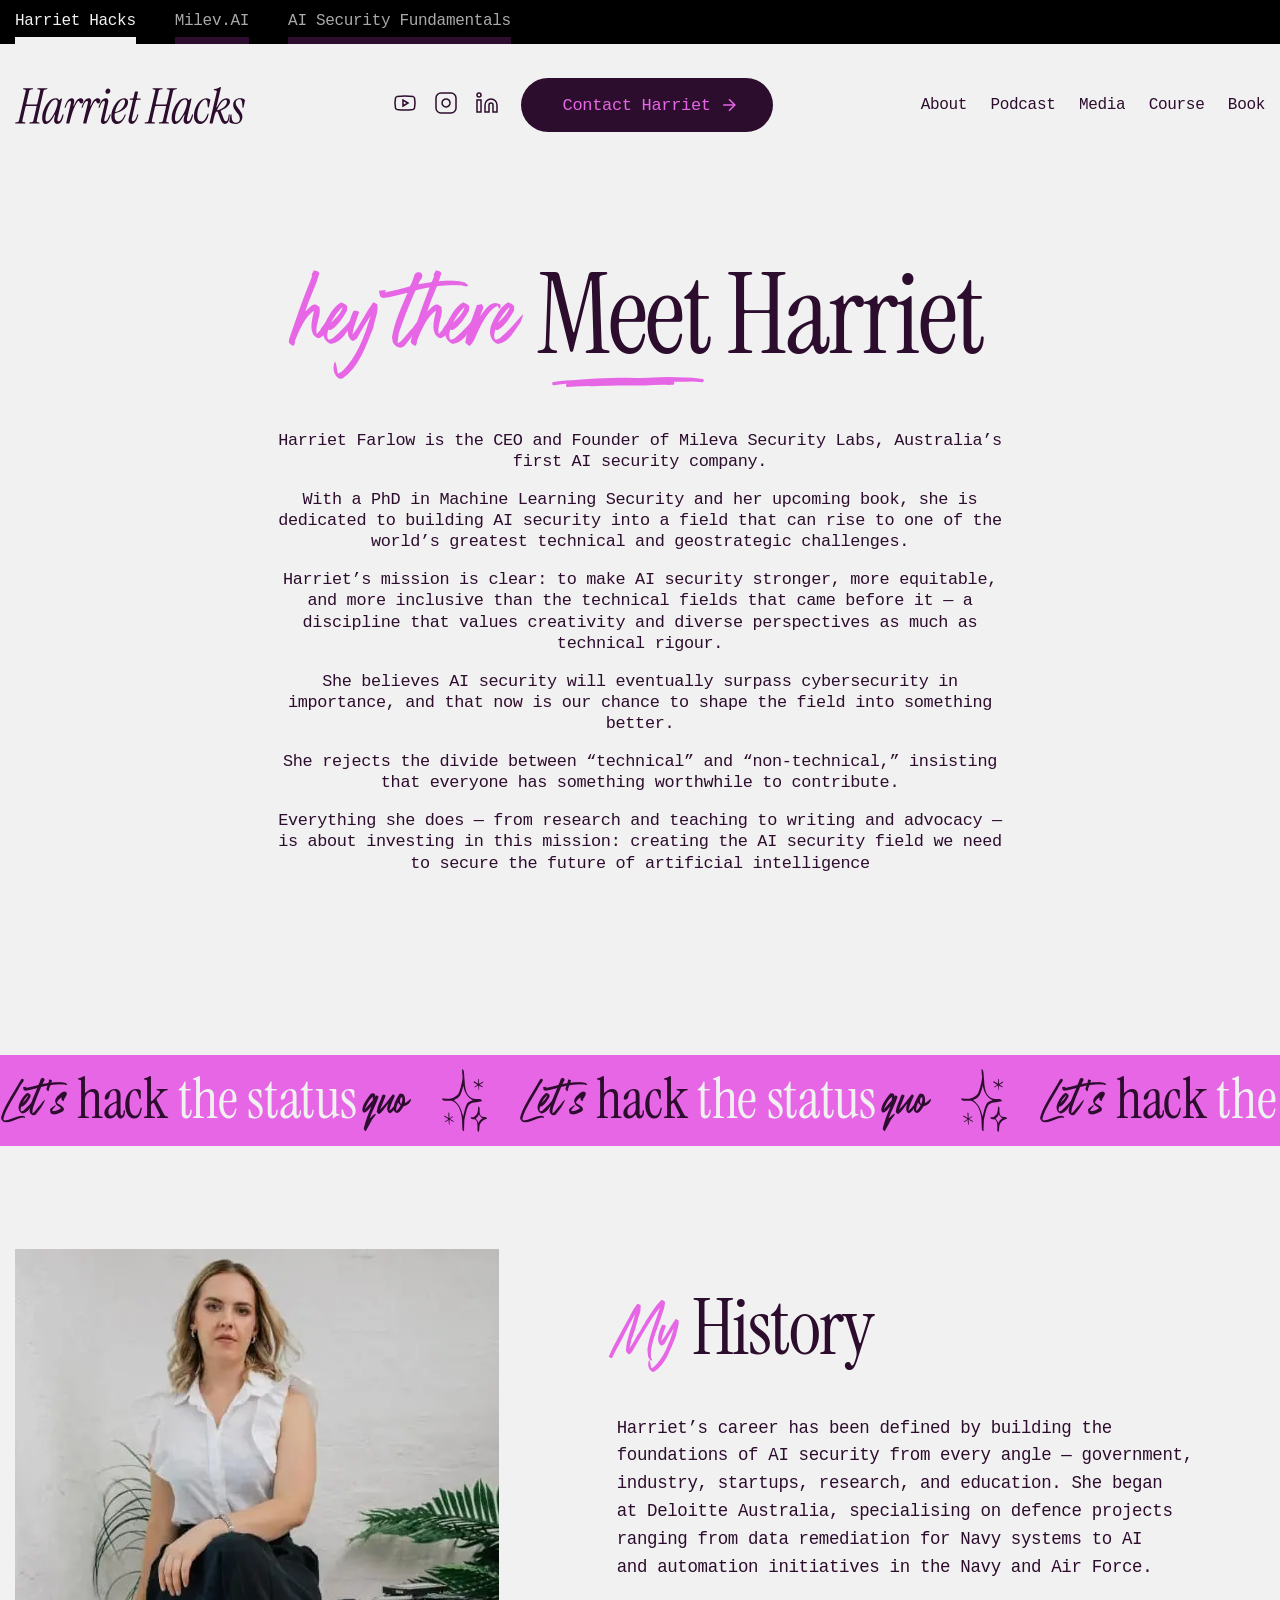
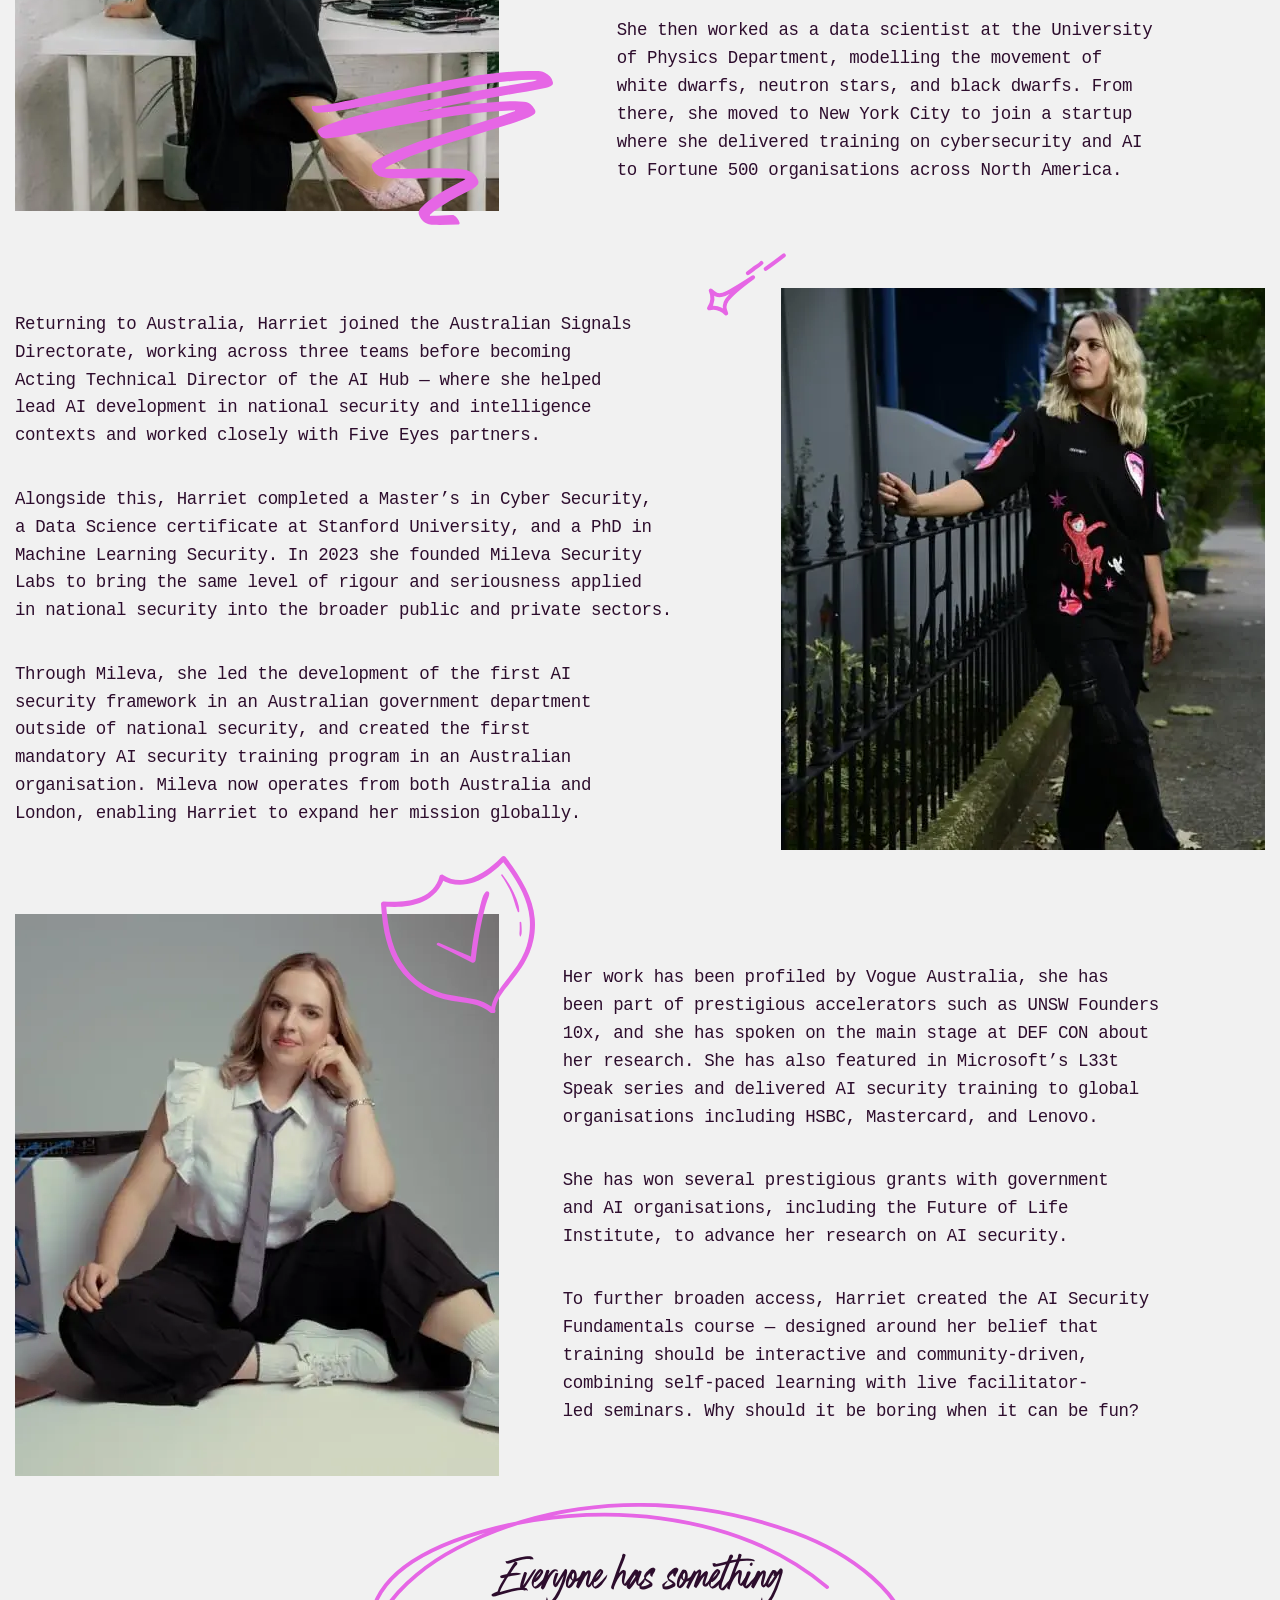
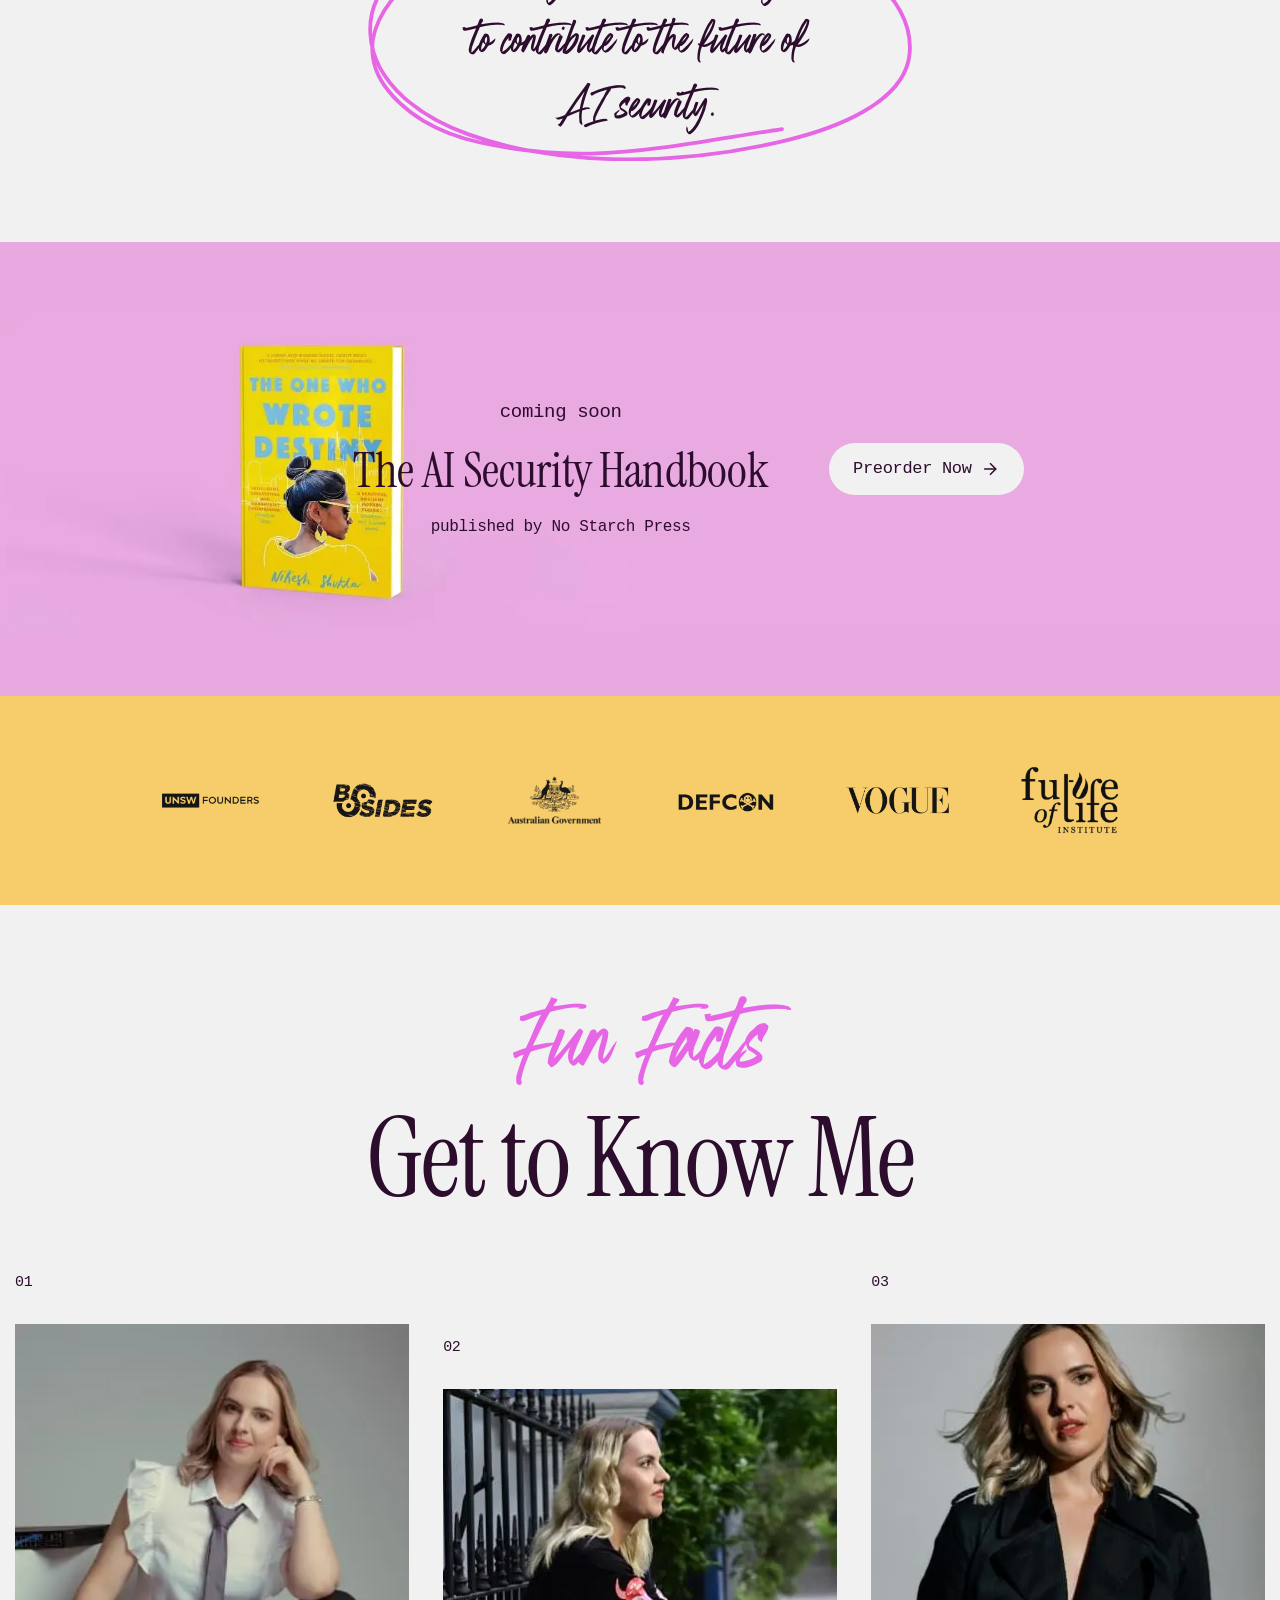
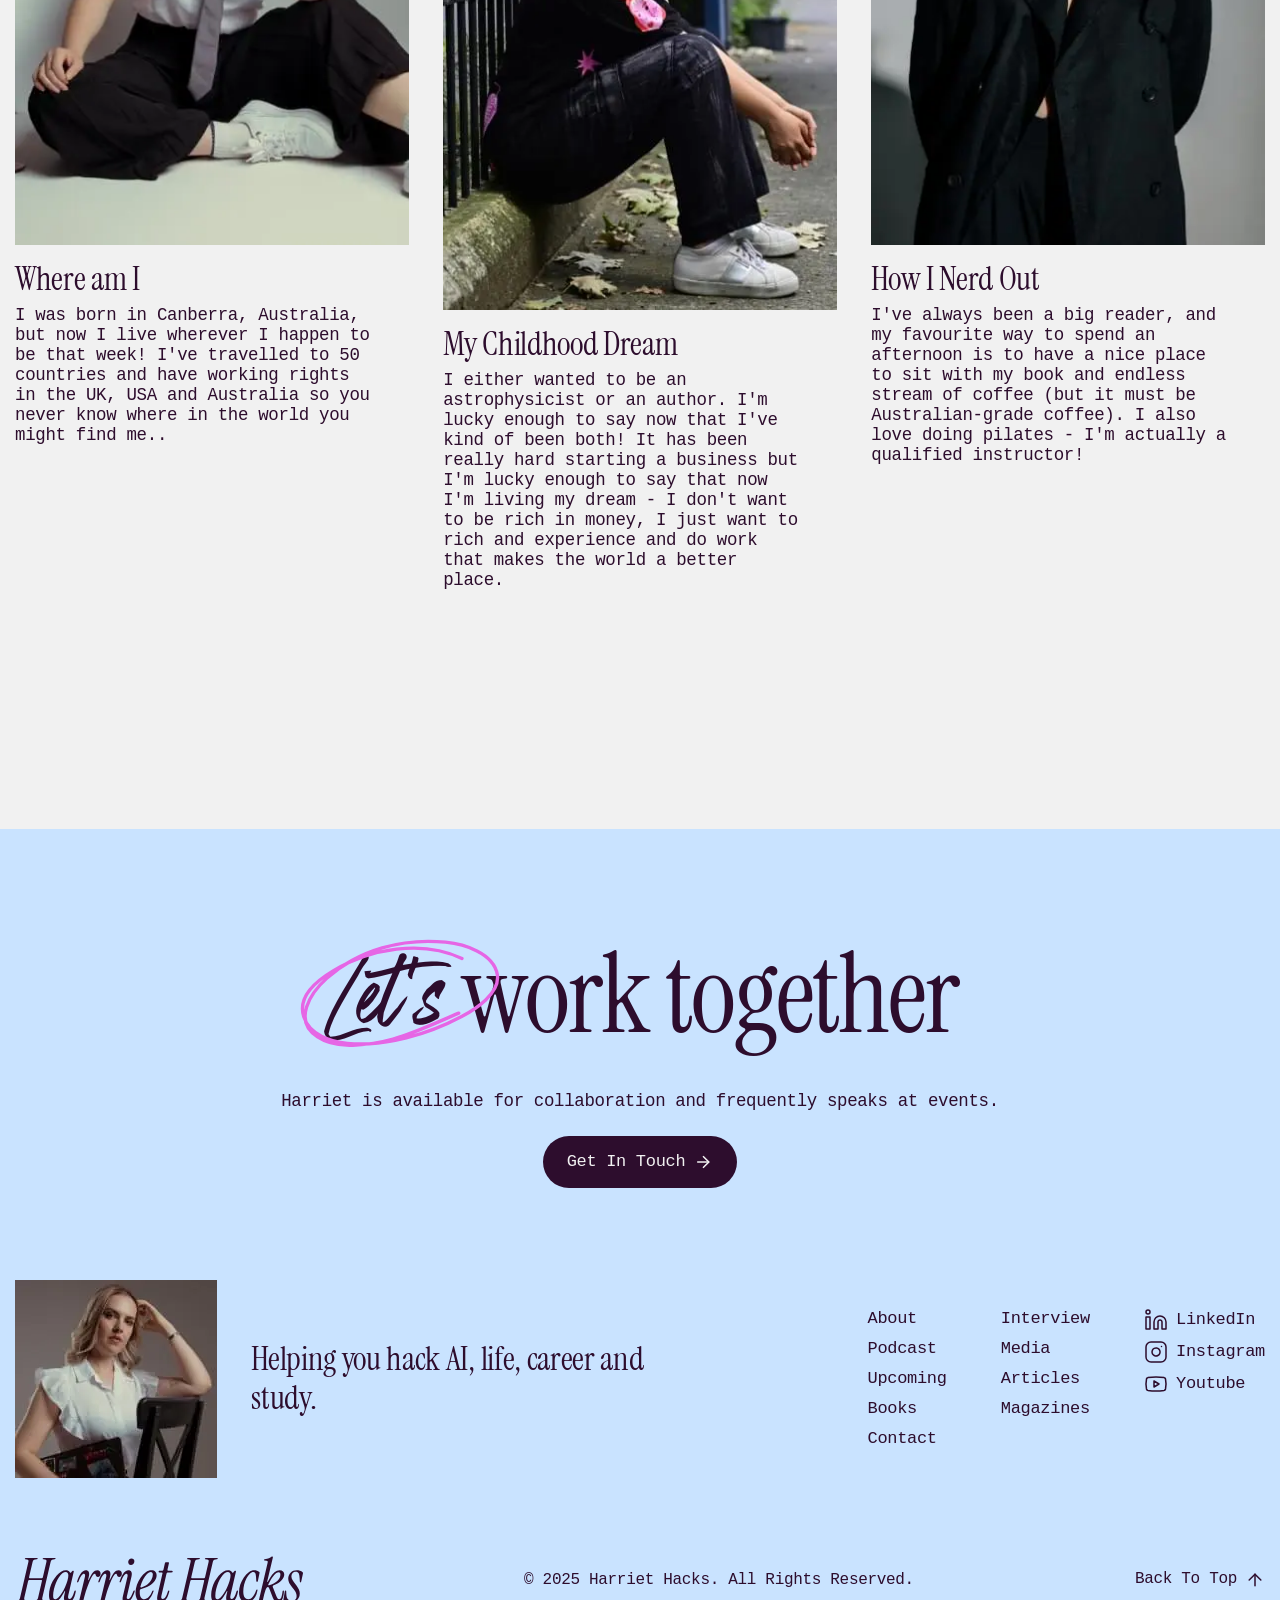
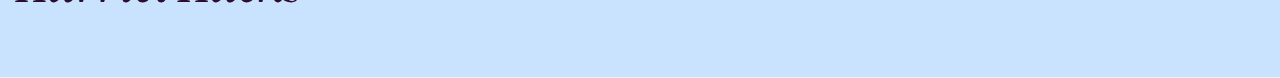
==== about.html @ 9401afef "Responsife footer. Masonry grid for Media page." ====
<!DOCTYPE html>
<html lang="en">

<head>
	<title>Harriet Hacks | About</title>
	<meta charset="UTF-8">
	<meta name="format-detection" content="telephone=no">
	<!-- <meta http-equiv="Content-Security-Policy"
         content="default-src 'self' data: blob:; font-src 'self' data: blob: https:; style-src 'self' 'unsafe-inline' data:; script-src 'self' 'unsafe-inline' 'unsafe-eval' blob:; img-src 'self' data: blob: https:; connect-src 'self' ws: wss:"> -->

	<link rel="shortcut icon" href="favicon.ico">
	<meta name="viewport" content="width=device-width, initial-scale=1.0">
	<link rel="stylesheet" href="css/style.min.css?_v=20250926082807">
</head>

<body>
	<div class="wrapper">
		<header class="header" id="header">
			<div class="header__top">
				<div class="header__container">
					<nav class="header__top-nav" data-da=".header__mobile, 479.98,2">
						<ul class="header__top-list">
							<li class="header__top-item">
								<a class="header__top-link header__top-link_active" href="#">Harriet Hacks</a>
							</li>
							<li class="header__top-item">
								<a class="header__top-link" href="#">Milev.AI</a>
							</li>
							<li class="header__top-item">
								<a class="header__top-link" href="#">AI Security Fundamentals</a>
							</li>
						</ul>
					</nav>
				</div>
			</div>

			<div class="header__main">
				<div class="header__container">
					<a class="header__logo" href="/">
						<img src="img/logo-2.svg" alt="Harriet Hacks Logo" width="288" height="95">
					</a>

					<nav class="header__nav" data-da=".header__mobile, 1023.98">
						<ul class="header__nav-list">
							<li class="header__nav-item">
								<a href="/about.html" class="header__nav-link">About</a>
							</li>
							<li class="header__nav-item">
								<a href="#podcast" class="header__nav-link">Podcast</a>
							</li>
							<li class="header__nav-item">
								<a href="/media.html" class="header__nav-link">Media</a>
							</li>
							<li class="header__nav-item">
								<a href="#course" class="header__nav-link">Course</a>
							</li>
							<li class="header__nav-item">
								<a href="/books.html" class="header__nav-link">Book</a>
							</li>
						</ul>
					</nav>



					<div class="header__actions" data-da=".header__mobile, 767.98,3">
						<div class="header__socials">
							<a class="header__socials-link" href="#" aria-label="YouTube">
								<svg width="24" height="24" viewBox="0 0 24 24" fill="none" stroke="currentColor" stroke-width="1.5">
									<path d="M2.5 17a24.12 24.12 0 0 1 0-10 2 2 0 0 1 1.4-1.4 49.56 49.56 0 0 1 16.2 0A2 2 0 0 1 21.5 7a24.12 24.12 0 0 1 0 10 2 2 0 0 1-1.4 1.4 49.55 49.55 0 0 1-16.2 0A2 2 0 0 1 2.5 17" />
									<path d="m10 15 5-3-5-3z" />
								</svg>
							</a>
							<a class="header__socials-link" href="#" aria-label="Instagram">
								<svg width="24" height="24" viewBox="0 0 24 24" fill="none" stroke="currentColor" stroke-width="1.5">
									<rect width="20" height="20" x="2" y="2" rx="5" ry="5" />
									<path d="m16 11.37A4 4 0 1 1 12.63 8 4 4 0 0 1 16 11.37z" />
									<line x1="17.5" x2="17.51" y1="6.5" y2="6.5" />
								</svg>
							</a>
							<a class="header__socials-link" href="#" aria-label="LinkedIn">
								<svg width="24" height="24" viewBox="0 0 24 24" fill="none" stroke="currentColor" stroke-width="1.5">
									<path d="M16 8a6 6 0 0 1 6 6v7h-4v-7a2 2 0 0 0-2-2 2 2 0 0 0-2 2v7h-4v-7a6 6 0 0 1 6-6z" />
									<rect width="4" height="12" x="2" y="9" />
									<circle cx="4" cy="4" r="2" />
								</svg>
							</a>
						</div>
						<a href="/contact.html" class="header__contact-btn btn btn_accent">
							Contact Harriet
							<svg width="20" height="20" viewBox="0 0 20 20" fill="none" stroke="currentColor" stroke-width="1.5">
								<path d="M4.17 10L15.83 10" />
								<path d="M10 4.17L15.83 10L10 15.83" />
							</svg>
						</a>
					</div>

					<button class="header__burger icon-menu" type="button" aria-label="Toggle menu">
						<span></span>
					</button>


					<div class="header__mobile">
						<span class="header__mobile-title">Menu</span>
					</div>
				</div>
			</div>
		</header>
		<main>
			<section class="about-hero">
				<div class="about-hero__container">
					<div class="about-hero__img about-hero__img--first">
						<picture><source srcset="img/about/about-1.webp" type="image/webp"><img src="img/about/about-1.jpg" alt="Harriet Hacks"></picture>
					</div>

					<div class="about-hero__content">
						<h1 class="about-hero__title"><span>hey there</span> <span>Meet</span> Harriet</h1>
						<div class="about-hero__text">
							<p>
								Harriet Farlow is the CEO and Founder of Mileva Security Labs, Australia’s first AI security company.
							</p>
							<p>
								With a PhD in Machine Learning Security and her upcoming book, she is dedicated to building AI security into a field that can rise to one of the world’s greatest technical and
								geostrategic challenges.
							</p>
							<p>
								Harriet’s mission is clear: to make AI security stronger, more equitable, and more inclusive than the technical fields that came before it — a discipline that values creativity and
								diverse perspectives as much as technical rigour.
							</p>
							<p>
								She believes AI security will eventually surpass cybersecurity in importance, and that now is our chance to shape the field into something better.
							</p>
							<p>
								She rejects the divide between “technical” and “non-technical,” insisting that everyone has something worthwhile to contribute.
							</p>
							<p>
								Everything she does — from research and teaching to writing and advocacy — is about investing in this mission: creating the AI security field we need to secure the future of artificial
								intelligence
							</p>
						</div>
					</div>
					<div class="about-hero__img about-hero__img--second">
						<picture><source srcset="img/about/about-3.webp" type="image/webp"><img src="img/about/about-3.jpg" alt="Harriet Hacks"></picture>
					</div>


				</div>
			</section>
			<div class="hack">
				<div class="hack__item">
					<div>
						<span class="hack__boston">Let's</span> hack <span class="hack__white">the status</span> <span class="hack__boston">quo</span>
					</div>
					<img src="img/icons/star.svg" alt="star icon">
				</div>

				<div class="hack__item">
					<div>
						<span class="hack__boston">Let's</span> hack <span class="hack__white">the status</span> <span class="hack__boston">quo</span>
					</div>
					<img src="img/icons/star.svg" alt="star icon">
				</div>

				<div class="hack__item">
					<div>
						<span class="hack__boston">Let's</span> hack <span class="hack__white">the status</span> <span class="hack__boston">quo</span>
					</div>
					<img src="img/icons/star.svg" alt="star icon">
				</div>

				<div class="hack__item">
					<div>
						<span class="hack__boston">Let's</span> hack <span class="hack__white">the status</span> <span class="hack__boston">quo</span>
					</div>
					<img src="img/icons/star.svg" alt="star icon">
				</div>

				<div class="hack__item">
					<div>
						<span class="hack__boston">Let's</span> hack <span class="hack__white">the status</span> <span class="hack__boston">quo</span>
					</div>
					<img src="img/icons/star.svg" alt="star icon">
				</div>

				<div class="hack__item">
					<div>
						<span class="hack__boston">Let's</span> hack <span class="hack__white">the status</span> <span class="hack__boston">quo</span>
					</div>
					<img src="img/icons/star.svg" alt="star icon">
				</div>

				<div class="hack__item">
					<div>
						<span class="hack__boston">Let's</span> hack <span class="hack__white">the status</span> <span class="hack__boston">quo</span>
					</div>
					<img src="img/icons/star.svg" alt="star icon">
				</div>

				<div class="hack__item">
					<div>
						<span class="hack__boston">Let's</span> hack <span class="hack__white">the status</span> <span class="hack__boston">quo</span>
					</div>
					<img src="img/icons/star.svg" alt="star icon">
				</div>
			</div>
			<section class="history">
				<div class="history__container">
					<div class="history__items">
						<div class="history__item">
							<div class="history__img history__img_1">
								<picture><source srcset="img/history/history-1.webp" type="image/webp"><img src="img/history/history-1.jpg" alt="Harriet Hacks"></picture>
							</div>
							<div class="history__content">
								<h3 class="history__title"><span>My</span> History</h3>
								<div class="history__text">
									<p>
										Harriet’s career has been defined by building the foundations of AI security from every angle — government, industry, startups, research, and education. She began at Deloitte
										Australia, specialising on defence projects ranging from data remediation for Navy systems to AI and automation initiatives in the Navy and Air Force.
									</p>
									<p>
										She then worked as a data scientist at the University of Physics Department, modelling the movement of white dwarfs, neutron stars, and black dwarfs. From there, she moved to New
										York City to join a startup where she delivered training on cybersecurity and AI to Fortune 500 organisations across North America.
									</p>
								</div>
							</div>
						</div>

						<div class="history__item">
							<div class="history__img history__img_2">
								<picture><source srcset="img/history/history-2.webp" type="image/webp"><img src="img/history/history-2.jpg" alt="Harriet Hacks"></picture>
							</div>
							<div class="history__content">
								<div class="history__text">
									<p>
										Returning to Australia, Harriet joined the Australian Signals Directorate, working across three teams before becoming Acting Technical Director of the AI Hub — where she helped
										lead
										AI development in national security and intelligence contexts and worked closely with Five Eyes partners.
									</p>
									<p>
										Alongside this, Harriet completed a Master’s in Cyber Security, a Data Science certificate at Stanford University, and a PhD in Machine Learning Security. In 2023 she founded
										Mileva Security Labs to bring the same level of rigour and seriousness applied in national security into the broader public and private sectors.
									</p>
									<p>
										Through Mileva, she led the development of the first AI security framework in an Australian government department outside of national security, and created the first mandatory AI
										security training program in an Australian organisation. Mileva now operates from both Australia and London, enabling Harriet to expand her mission globally.
									</p>
								</div>
							</div>
						</div>

						<div class="history__item">
							<div class="history__img history__img_3">
								<picture><source srcset="img/history/history-3.webp" type="image/webp"><img src="img/history/history-3.jpg" alt="Harriet Hacks"></picture>
							</div>
							<div class="history__content">
								<div class="history__text">
									<p>
										Her work has been profiled by Vogue Australia, she has been part of prestigious accelerators such as UNSW Founders 10x, and she has spoken on the main stage at DEF CON about her
										research. She has also featured in Microsoft’s L33t Speak series and delivered AI security training to global organisations including HSBC, Mastercard, and Lenovo.
									</p>
									<p>
										She has won several prestigious grants with government and AI organisations, including the Future of Life Institute, to advance her research on AI security.
									</p>
									<p>
										To further broaden access, Harriet created the AI Security Fundamentals course — designed around her belief that training should be interactive and community-driven, combining
										self-paced learning with live facilitator-led seminars. Why should it be boring when it can be fun?
									</p>
								</div>
							</div>
						</div>
					</div>

					<blockquote class="history__quote">
						<cite class="history__cite">
							Everyone has something <br>
							to contribute to the future of <br>
							AI security.
						</cite>
					</blockquote>
				</div>
			</section>
			<section class="soon soon_about">
				<div class="soon__container">
					<div class="soon__content">
						<div class="soon__text">
							<span class="soon__label">coming soon</span>
							<div class="soon__title-wrapper">
								<h2 class="soon__title">The AI Security Handbook</h2>
							</div>
							<p class="soon__info">published by No Starch Press</p>
						</div>
						<a class="soon__btn btn btn_white" href="#">
							Preorder Now
							<svg width="20" height="20" viewBox="0 0 20 20" fill="none" stroke="currentColor" stroke-width="1.5">
								<path d="M4.17 10L15.83 10" />
								<path d="M10 4.17L15.83 10L10 15.83" />
							</svg>
						</a>
					</div>
				</div>
			</section>
			<section class="logos">
				<div class="logos__container">
					<div class="logos__grid">
						<div class="logos__item">
							<picture><source srcset="img/logos/1.webp" type="image/webp"><img src="img/logos/1.png" alt="UNSW Founders" class="logos__img"></picture>
						</div>
						<div class="logos__item">
							<picture><source srcset="img/logos/2.webp" type="image/webp"><img src="img/logos/2.png" alt="Microsoft" class="logos__img"></picture>
						</div>
						<div class="logos__item">
							<picture><source srcset="img/logos/3.webp" type="image/webp"><img src="img/logos/3.png" alt="Australian Government" class="logos__img"></picture>
						</div>
						<div class="logos__item">
							<picture><source srcset="img/logos/4.webp" type="image/webp"><img src="img/logos/4.png" alt="DEF CON" class="logos__img"></picture>
						</div>
						<div class="logos__item">
							<picture><source srcset="img/logos/5.webp" type="image/webp"><img src="img/logos/5.png" alt="Vogue" class="logos__img"></picture>
						</div>
						<div class="logos__item">
							<picture><source srcset="img/logos/6.webp" type="image/webp"><img src="img/logos/6.png" alt="Mileva" class="logos__img"></picture>
						</div>
					</div>
				</div>
			</section>
			<section class="know">
				<div class="know__container">
					<h2 class="know__title">
						<span>Fun Facts</span>
						Get to Know Me
					</h2>
					<div class="know__items">
						<div class="know__item">
							<div class="know__img">
								<picture><source srcset="img/know/know-1.webp" type="image/webp"><img src="img/know/know-1.jpg" alt="Harriet Hacks"></picture>
							</div>
							<div class="know__info">
								<h3 class="know__heading">Where am I</h3>
								<div class="know__text">
									<p>
										I was born in Canberra, Australia, but now I live wherever I happen to be that week! I've travelled to 50 countries and have working rights in the UK, USA and Australia so you
										never know where in the world you might find me..
									</p>
								</div>
							</div>
						</div>

						<div class="know__item">
							<div class="know__img">
								<picture><source srcset="img/know/know-2.webp" type="image/webp"><img src="img/know/know-2.jpg" alt="Harriet Hacks"></picture>
							</div>
							<div class="know__info">
								<h3 class="know__heading">My Childhood Dream</h3>
								<div class="know__text">
									<p>
										I either wanted to be an astrophysicist or an author. I'm lucky enough to say now that I've kind of been both! It has been really hard starting a business but I'm lucky enough to
										say that now I'm living my dream - I don't want to be rich in money, I just want to rich and experience and do work that makes the world a better place.
									</p>
								</div>
							</div>
						</div>

						<div class="know__item">
							<div class="know__img">
								<picture><source srcset="img/know/know-3.webp" type="image/webp"><img src="img/know/know-3.jpg" alt="Harriet Hacks"></picture>
							</div>
							<div class="know__info">
								<h3 class="know__heading">How I Nerd Out</h3>
								<div class="know__text">
									<p>
										I've always been a big reader, and my favourite way to spend an afternoon is to have a nice place to sit with my book and endless stream of coffee (but it must be Australian-grade
										coffee). I also love doing pilates - I'm actually a qualified instructor!
									</p>
								</div>
							</div>
						</div>
					</div>
				</div>
			</section>


		</main>
		<footer class="footer" role="contentinfo">
			<div class="footer__container">
				<div class="footer__top">
					<h3 class="footer__title"><span>Let's</span> work together</h3>
					<p class="footer__desc">Harriet is available for collaboration and frequently speaks at events.</p>
					<a href="#" class="footer__btn btn">
						Get In Touch
						<svg width="20" height="20" viewBox="0 0 20 20" fill="none" stroke="currentColor" stroke-width="1.5" aria-hidden="true">
							<path d="M4.17 10L15.83 10" />
							<path d="M10 4.17L15.83 10L10 15.83" />
						</svg>
					</a>
				</div>
				<div class="footer__bottom">
					<div class="footer__row">
						<div class="footer__left">
							<div class="footer__img">
								<picture><source srcset="img/footer/harriet.webp" type="image/webp"><img src="img/footer/harriet.jpg" alt="Harriet Hacks profile photo"></picture>
							</div>
							<h4 class="footer__heading">
								Helping you hack AI, life, career and study.
							</h4>
						</div>
						<div class="footer__right">
							<nav class="footer__nav" aria-label="Footer navigation">
								<ul class="footer__list" role="list">
									<li class="footer__list-item" role="listitem">
										<a class="footer__list-link" href="#">About</a>
									</li>
									<li class="footer__list-item" role="listitem">
										<a class="footer__list-link" href="#">Podcast</a>
									</li>
									<li class="footer__list-item" role="listitem">
										<a class="footer__list-link" href="#">Upcoming</a>
									</li>
									<li class="footer__list-item" role="listitem">
										<a class="footer__list-link" href="#">Books</a>
									</li>
									<li class="footer__list-item" role="listitem">
										<a class="footer__list-link" href="#">Contact</a>
									</li>
								</ul>
								<ul class="footer__list" role="list">
									<li class="footer__list-item" role="listitem">
										<a class="footer__list-link" href="#">Interview</a>
									</li>
									<li class="footer__list-item" role="listitem">
										<a class="footer__list-link" href="#">Media</a>
									</li>
									<li class="footer__list-item" role="listitem">
										<a class="footer__list-link" href="#">Articles</a>
									</li>
									<li class="footer__list-item" role="listitem">
										<a class="footer__list-link" href="#">Magazines</a>
									</li>

								</ul>
								<ul class="footer__list" role="list">
									<li class="footer__list-item" role="listitem">
										<a class="footer__list-link" href="#">
											<svg viewBox="0 0 24 24" xmlns="http://www.w3.org/2000/svg" xmlns:xlink="http://www.w3.org/1999/xlink" width="24.000000" height="24.000000" fill="none" aria-hidden="true">
												<rect id="lucide/linkedin" width="24.000000" height="24.000000" x="0.000000" y="0.000000" fill="rgb(255,255,255)" fill-opacity="0" />
												<path id="Vector" d="M20.2426 9.75736C21.3679 10.8826 22 12.4087 22 14L22 21L18 21L18 14C18 13.4696 17.7893 12.9609 17.4142 12.5858C17.0391 12.2107 16.5304 12 16 12C15.4696 12 14.9609 12.2107 14.5858 12.5858C14.2107 12.9609 14 13.4696 14 14L14 21L10 21L10 14C10 12.4087 10.6321 10.8826 11.7574 9.75736C12.8826 8.63214 14.4087 8 16 8C17.5913 8 19.1174 8.63214 20.2426 9.75736Z" fill-rule="nonzero" stroke="rgb(45,13,45)" stroke-linecap="round" stroke-linejoin="round" stroke-width="1.5" />
												<path id="Vector" d="M6 9L6 21L2 21L2 9L6 9Z" stroke="rgb(45,13,45)" stroke-linecap="round" stroke-linejoin="round" stroke-width="1.5" />
												<path id="Vector" d="M4 6C2.89543 6 2 5.10457 2 4C2 2.89543 2.89543 2 4 2C5.10457 2 6 2.89543 6 4C6 5.10457 5.10457 6 4 6Z" stroke="rgb(45,13,45)" stroke-linecap="round" stroke-linejoin="round" stroke-width="1.5" />
											</svg>
											LinkedIn
										</a>
									</li>
									<li class="footer__list-item" role="listitem">
										<a class="footer__list-link" href="#">
											<svg viewBox="0 0 24 24" xmlns="http://www.w3.org/2000/svg" xmlns:xlink="http://www.w3.org/1999/xlink" width="24.000000" height="24.000000" fill="none" aria-hidden="true">
												<rect id="lucide/instagram" width="24.000000" height="24.000000" x="0.000000" y="0.000000" fill="rgb(255,255,255)" fill-opacity="0" />
												<path id="Vector" d="M17 2C19.7614 2 22 4.23858 22 7L22 17C22 19.7614 19.7614 22 17 22L7 22C4.23858 22 2 19.7614 2 17L2 7C2 4.23858 4.23858 2 7 2L17 2Z" stroke="rgb(45,13,45)" stroke-linecap="round" stroke-linejoin="round" stroke-width="1.5" />
												<path id="Vector" d="M15.5937 13.799C15.2062 14.5458 14.5931 15.1514 13.8416 15.5297C13.0901 15.9079 12.2384 16.0396 11.4077 15.9059C10.5771 15.7723 9.80971 15.3801 9.21479 14.7852C8.61987 14.1902 8.22768 13.4229 8.09402 12.5922C7.96035 11.7615 8.09202 10.9099 8.47028 10.1584C8.84854 9.40685 9.45414 8.79374 10.2009 8.40624C10.9477 8.01874 11.7977 7.87658 12.63 8C13.4789 8.12588 14.2648 8.52146 14.8716 9.1283C15.4785 9.73515 15.8741 10.5211 16 11.37C16.1234 12.2022 15.9812 13.0522 15.5937 13.799Z" fill-rule="nonzero" stroke="rgb(45,13,45)" stroke-linecap="round" stroke-linejoin="round" stroke-width="1.5" />
												<path id="Vector" d="M17.5 6.5L17.51 6.5" stroke="rgb(45,13,45)" stroke-linecap="round" stroke-linejoin="round" stroke-width="1.5" />
											</svg>
											Instagram
										</a>
									</li>
									<li class="footer__list-item" role="listitem">
										<a class="footer__list-link" href="#">
											<svg viewBox="0 0 24 24" xmlns="http://www.w3.org/2000/svg" xmlns:xlink="http://www.w3.org/1999/xlink" width="24.000000" height="24.000000" fill="none" aria-hidden="true">
												<rect id="lucide/Youtube" width="24.000000" height="24.000000" x="0.000000" y="0.000000" fill="rgb(255,255,255)" fill-opacity="0" />
												<path id="Vector" d="M2.50001 7C2.5918 6.66521 2.76915 6.36007 3.01461 6.11461C3.26008 5.86914 3.56522 5.69179 3.90001 5.6C9.26346 4.71146 14.7366 4.71146 20.1 5.6C20.4348 5.69179 20.7399 5.86914 20.9854 6.11461C21.2309 6.36007 21.4082 6.66521 21.5 7C22.1986 10.2967 22.1986 13.7033 21.5 17C21.4082 17.3348 21.2309 17.6399 20.9854 17.8854C20.7399 18.1309 20.4348 18.3082 20.1 18.4C14.7366 19.2887 9.26344 19.2887 3.90001 18.4C3.56522 18.3082 3.26008 18.1309 3.01461 17.8854C2.76915 17.6399 2.5918 17.3348 2.50001 17C1.80143 13.7033 1.80143 10.2967 2.50001 7Z" fill-rule="nonzero" stroke="rgb(45,13,45)" stroke-linecap="round" stroke-linejoin="round" stroke-width="1.5" />
												<path id="Vector" d="M15 12L10 9L10 15L15 12Z" fill-rule="nonzero" stroke="rgb(45,13,45)" stroke-linecap="round" stroke-linejoin="round" stroke-width="1.5" />
											</svg>
											Youtube
										</a>
									</li>
								</ul>
							</nav>

						</div>
					</div>
					<div class="footer__copy">
						<a class="footer__logo" href="/">
							<img src="img/logo-2.svg" alt="Harriet Hacks Logo" width="288" height="95">
						</a>
						<p class="footer__copyright">
							&copy; 2025 Harriet Hacks. All Rights Reserved.
						</p>
						<a href="#header" class="footer__back-to-top" aria-label="Return to top of page">
							Back To Top
							<svg viewBox="0 0 20 20" xmlns="http://www.w3.org/2000/svg" xmlns:xlink="http://www.w3.org/1999/xlink" width="20.000000" height="20.000000" fill="none" aria-hidden="true">
								<rect id="lucide/arrow-up" width="20.000000" height="20.000000" x="0.000000" y="0.000000" fill="rgb(255,255,255)" fill-opacity="0" />
								<path id="Vector" d="M4.16699 9.99984L10.0003 4.1665L15.8337 9.99984" fill-rule="nonzero" stroke="rgb(45,13,45)" stroke-linecap="round" stroke-linejoin="round" stroke-width="1.5" />
								<path id="Vector" d="M11.6667 0L0 0" stroke="rgb(45,13,45)" stroke-linecap="round" stroke-linejoin="round" stroke-width="1.5" transform="matrix(0,1,-1,0,10,4.1665)" />
							</svg>
						</a>
					</div>
				</div>
			</div>
		</footer>




		<!-- <footer class="footer" id="contact" role="contentinfo">
   <div class="footer__container">
      <section class="footer__main" aria-labelledby="footer-cta-title">
         <div class="footer__content">
            <h2 class="footer__title" id="footer-cta-title">
               <span>Let's</span> work together
            </h2>
            <p class="footer__description">
               Harriet is available for collaboration and frequently speaks at
               events.
            </p>
            <a href="#contact" class="footer__btn btn" aria-label="Contact Harriet for collaboration">
               Get In Touch
               <svg width="20" height="20" viewBox="0 0 20 20" fill="none" stroke="currentColor" stroke-width="1.5" aria-hidden="true">
                  <path d="M4.17 10L15.83 10" />
                  <path d="M10 4.17L15.83 10L10 15.83" />
               </svg>
            </a>
         </div>
      </section>

      <section class="footer__bottom" aria-label="Footer information and navigation">
         <div class="footer__info">
            <div class="footer__brand">
               <picture><source srcset="img/footer/harriet.webp" type="image/webp"><img src="img/footer/harriet.jpg" alt="Harriet Hacks profile photo" class="footer__logo" loading="lazy" /></picture>
               <p class="footer__tagline">
                  Helping you hack AI, life, career and study.
               </p>
            </div>

            <nav class="footer__links" aria-label="Footer navigation">
               <div class="footer__links-group">
                  <ul class="footer__links-list" role="list">
                     <li role="listitem"><a href="#" class="footer__link">About</a></li>
                     <li role="listitem"><a href="#" class="footer__link">Podcast</a></li>
                     <li role="listitem"><a href="#" class="footer__link">Upcoming</a></li>
                     <li role="listitem"><a href="#" class="footer__link">Books</a></li>
                     <li role="listitem"><a href="#" class="footer__link">Contact</a></li>
                  </ul>
               </div>

               <div class="footer__links-group">
                  <ul class="footer__links-list" role="list">
                     <li role="listitem"><a href="#" class="footer__link">Media</a></li>
                     <li role="listitem"><a href="#" class="footer__link">Articles</a></li>
                     <li role="listitem"><a href="#" class="footer__link">Magazines</a></li>
                     <li role="listitem"><a href="#" class="footer__link">Interview</a></li>
                  </ul>
               </div>

               <div class="footer__social-links" role="list" aria-label="Social media links">
                  <a href="#" class="footer__social-link" role="listitem" aria-label="Follow on Instagram">
                     <img src="img/icons/instagram.svg" alt="" aria-hidden="true" />
                     Instagram
                  </a>
                  <a href="#" class="footer__social-link" role="listitem" aria-label="Connect on LinkedIn">
                     <img src="img/icons/linkedin.svg" alt="" aria-hidden="true" />
                     LinkedIn
                  </a>
                  <a href="#" class="footer__social-link" role="listitem" aria-label="Subscribe on YouTube">
                     <img src="img/icons/youtube.svg" alt="" aria-hidden="true" />
                     Youtube
                  </a>
               </div>
            </nav>
         </div>

         <div class="footer__bottom-bar">
            <h1 class="footer__brand-name">Harriet Hacks</h1>
            <p class="footer__copyright">
               &copy; 2025 Harriet Hacks. All Rights Reserved.
            </p>
            <a href="#header" class="footer__back-to-top" aria-label="Return to top of page">
               Back To Top
               <picture><source srcset="img/icons/taptotop.webp" type="image/webp"><img src="img/icons/taptotop.png" alt="" aria-hidden="true" /></picture>
            </a>
         </div>
      </section>
   </div>
</footer> -->
	</div>


	<script src="js/app.min.js?_v=20250926082807"></script>
</body>

</html>
---- css/style.min.css ----
@font-face{font-family:"Instrument Serif";src:url(../fonts/InstrumentSerif-Regular.woff2) format("woff2");font-weight:400;font-style:normal;display:swap}@font-face{font-family:BostonSkylineClean;src:url(../fonts/BostonSkylineClean.woff2) format("woff2");font-weight:400;font-style:normal;display:swap}@font-face{font-family:"IBM Plex Mono",monospace;src:url(../fonts/IBMPlexMono-Regular.woff2) format("woff2");font-weight:400;font-style:normal;display:swap}@font-face{font-family:"IBM Plex Mono",monospace;src:url(../fonts/IBMPlexMono-Medium.woff2) format("woff2");font-weight:500;font-style:normal;display:swap}@font-face{font-family:"IBM Plex Mono",monospace;src:url(../fonts/IBMPlexMono-SemiBold.woff2) format("woff2");font-weight:600;font-style:normal;display:swap}[class*=-ibg]{position:relative;height:100%}[class*=-ibg] img{position:absolute;width:100%;height:100%;top:0;left:0;-o-object-fit:cover;object-fit:cover}[class*=-ibg_contain] img{-o-object-fit:contain;object-fit:contain}.btn{overflow:hidden;display:-webkit-box;display:-ms-flexbox;display:flex;position:relative;-webkit-box-align:center;-ms-flex-align:center;align-items:center;-webkit-box-pack:center;-ms-flex-pack:center;justify-content:center;padding:1rem 1.5rem;gap:.5rem;font-size:1.0625rem;cursor:pointer;background-color:#2d0d2d;position:relative;color:#f1f1f1;border-radius:100px;-webkit-transition:-webkit-transform .3s ease 0s;transition:-webkit-transform .3s ease 0s;transition:transform .3s ease 0s;transition:transform .3s ease 0s,-webkit-transform .3s ease 0s}.btn::before{content:"";position:absolute;top:0;left:-100%;width:100%;height:100%;background:-webkit-gradient(linear,left top,right top,from(transparent),color-stop(rgba(255,255,255,.4)),to(transparent));background:linear-gradient(90deg,transparent,rgba(255,255,255,.4),transparent);-webkit-transition:left .5s ease;transition:left .5s ease}.btn:hover{-webkit-transform:scale(1.05);-ms-transform:scale(1.05);transform:scale(1.05);-webkit-box-shadow:0 10px 25px rgba(139,92,246,.3);box-shadow:0 10px 25px rgba(139,92,246,.3)}.btn:hover::before{left:100%}.btn svg path{stroke:#f1f1f1}.btn_accent{color:#e666e5}.btn_accent svg path{stroke:#e666e5}.btn_white{background-color:#f1f1f1;color:#2d0d2d}.btn_white svg path{stroke:#2d0d2d}.hack{display:-webkit-box;display:-ms-flexbox;display:flex;-webkit-box-align:center;-ms-flex-align:center;align-items:center;overflow:hidden;background-color:#e666e5;white-space:nowrap;font-family:"Instrument Serif",serif}@supports (font-size:clamp(2.25rem ,1.8308383234rem + 2.0958083832vw ,4rem)){.hack{font-size:clamp(2.25rem ,1.8308383234rem + 2.0958083832vw ,4rem)}}@supports not (font-size:clamp(2.25rem ,1.8308383234rem + 2.0958083832vw ,4rem)){.hack{font-size:calc(2.25rem + 1.75*(100vw - 20rem)/ 83.5)}}.hack{line-height:1.296875%;color:#2d0d2d;gap:2rem}.hack__item{display:-webkit-box;display:-ms-flexbox;display:flex;-webkit-box-align:center;-ms-flex-align:center;align-items:center;-webkit-box-pack:center;-ms-flex-pack:center;justify-content:center;gap:2rem;padding-block:.875rem}.hack__boston{font-family:BostonSkylineClean}.hack__white{color:#f1f1f1}@supports (width:clamp(2.25rem ,2.0553892216rem + 0.9730538922vw ,3.0625rem)){.hack img{width:clamp(2.25rem ,2.0553892216rem + .9730538922vw ,3.0625rem)}}@supports not (width:clamp(2.25rem ,2.0553892216rem + 0.9730538922vw ,3.0625rem)){.hack img{width:calc(2.25rem + .8125*(100vw - 20rem)/ 83.5)}}@supports (height:clamp(3.125rem ,2.870508982rem + 1.2724550898vw ,4.1875rem)){.hack img{height:clamp(3.125rem ,2.870508982rem + 1.2724550898vw ,4.1875rem)}}@supports not (height:clamp(3.125rem ,2.870508982rem + 1.2724550898vw ,4.1875rem)){.hack img{height:calc(3.125rem + 1.0625*(100vw - 20rem)/ 83.5)}}.pagination__list{display:-webkit-box;display:-ms-flexbox;display:flex;-webkit-box-align:center;-ms-flex-align:center;align-items:center;gap:.5rem}.pagination__link{font-family:"Instrument Serif",serif}@supports (font-size:clamp(1.5rem ,1.3203592814rem + 0.8982035928vw ,2.25rem)){.pagination__link{font-size:clamp(1.5rem ,1.3203592814rem + .8982035928vw ,2.25rem)}}@supports not (font-size:clamp(1.5rem ,1.3203592814rem + 0.8982035928vw ,2.25rem)){.pagination__link{font-size:calc(1.5rem + .75*(100vw - 20rem)/ 83.5)}}.pagination__link{line-height:1.19;color:#968696;text-decoration:none;-webkit-transition:color .3s ease;transition:color .3s ease}.pagination__link_active{color:#2d0d2d}.article{display:-webkit-box;display:-ms-flexbox;display:flex;-webkit-box-orient:vertical;-webkit-box-direction:normal;-ms-flex-direction:column;flex-direction:column}@supports (margin-bottom:clamp(1.5rem ,1.2604790419rem + 1.1976047904vw ,2.5rem)){.article__img{margin-bottom:clamp(1.5rem ,1.2604790419rem + 1.1976047904vw ,2.5rem)}}@supports not (margin-bottom:clamp(1.5rem ,1.2604790419rem + 1.1976047904vw ,2.5rem)){.article__img{margin-bottom:calc(1.5rem + 1*(100vw - 20rem)/ 83.5)}}.article__img img{width:100%;height:auto;-webkit-transition:opacity .3s ease;transition:opacity .3s ease;opacity:0}.article__img img.loaded{opacity:1}.article__label{margin-bottom:.75rem;display:block;letter-spacing:-.02em;font-size:.9375rem;line-height:1.4;text-transform:uppercase}.article__title{font-family:"Instrument Serif",serif}@supports (font-size:clamp(1.5rem ,1.3203592814rem + 0.8982035928vw ,2.25rem)){.article__title{font-size:clamp(1.5rem ,1.3203592814rem + .8982035928vw ,2.25rem)}}@supports not (font-size:clamp(1.5rem ,1.3203592814rem + 0.8982035928vw ,2.25rem)){.article__title{font-size:calc(1.5rem + .75*(100vw - 20rem)/ 83.5)}}.article__title{line-height:1.3;letter-spacing:-.02em;margin-bottom:1rem}.article__link{font-weight:500;font-size:1.0625rem;line-height:1.3;text-decoration:none;-webkit-transition:color .3s ease;transition:color .3s ease;display:-webkit-box;display:-ms-flexbox;display:flex;-webkit-box-align:center;-ms-flex-align:center;align-items:center;gap:.5rem}.article__link svg{width:1.25rem;height:1.25rem}.header{color:#f1f1f1;font-weight:500}.header__top{background-color:#000}.header__container{display:-webkit-box;display:-ms-flexbox;display:flex;-webkit-box-align:center;-ms-flex-align:center;align-items:center;-webkit-box-pack:justify;-ms-flex-pack:justify;justify-content:space-between;gap:.625rem}.header__top-list{padding-top:.75rem;display:-webkit-box;display:-ms-flexbox;display:flex;-webkit-box-align:center;-ms-flex-align:center;align-items:center}@supports (gap:clamp(1.5rem ,1.1856287425rem + 1.5718562874vw ,2.8125rem)){.header__top-list{gap:clamp(1.5rem ,1.1856287425rem + 1.5718562874vw ,2.8125rem)}}@supports not (gap:clamp(1.5rem ,1.1856287425rem + 1.5718562874vw ,2.8125rem)){.header__top-list{gap:calc(1.5rem + 1.3125*(100vw - 20rem)/ 83.5)}}.header__top-list{font-size:1rem}.header__top-item{height:100%;display:-webkit-box;display:-ms-flexbox;display:flex;-webkit-box-align:center;-ms-flex-align:center;align-items:center}.header__top-link{height:100%;padding-bottom:.875rem;display:block;position:relative;color:rgba(241,241,241,.7)}.header__top-link::before{content:"";position:absolute;bottom:0;left:0;width:100%;height:.4375rem;background-color:#2d0d2d;-webkit-transition:background .3s ease 0s;transition:background .3s ease 0s}.header__top-link_active{color:#f1f1f1}.header__top-link_active::before{background-color:#f1f1f1}.header__main{color:#2d0d2d}@supports (padding-block:clamp(1.25rem ,0.9505988024rem + 1.497005988vw ,2.5rem)){.header_padding .header__main{padding-block:clamp(1.25rem ,.9505988024rem + 1.497005988vw ,2.5rem)}}@supports not (padding-block:clamp(1.25rem ,0.9505988024rem + 1.497005988vw ,2.5rem)){.header_padding .header__main{padding-block:calc(1.25rem + 1.25*(100vw - 20rem)/ 83.5)}}.header__logo{-webkit-transition:scale .3s ease 0s;transition:scale .3s ease 0s;will-change:scale}.header__logo:hover{scale:1.05}.header__logo img{width:100%;height:auto}@supports (max-width:clamp(12.5rem ,11.871257485rem + 3.1437125749vw ,15.125rem)){.header__logo img{max-width:clamp(12.5rem ,11.871257485rem + 3.1437125749vw ,15.125rem)}}@supports not (max-width:clamp(12.5rem ,11.871257485rem + 3.1437125749vw ,15.125rem)){.header__logo img{max-width:calc(12.5rem + 2.625*(100vw - 20rem)/ 83.5)}}.header__nav-list{display:-webkit-box;display:-ms-flexbox;display:flex;-webkit-box-align:center;-ms-flex-align:center;align-items:center}@supports (gap:clamp(1.25rem ,0.3928930158rem + 1.3392558202vw ,2rem)){.header__nav-list{gap:clamp(1.25rem ,.3928930158rem + 1.3392558202vw ,2rem)}}@supports not (gap:clamp(1.25rem ,0.3928930158rem + 1.3392558202vw ,2rem)){.header__nav-list{gap:calc(1.25rem + .75*(100vw - 63.99875rem)/ 56.00125)}}.header__nav-link{-webkit-transition:all .3s ease 0s;transition:all .3s ease 0s;padding-bottom:.375rem;position:relative}.header__nav-link::before{content:"";position:absolute;bottom:0;left:50%;width:0;-webkit-transform:translateX(-50%);-ms-transform:translateX(-50%);transform:translateX(-50%);height:.0625rem;background-color:#e666e5;-webkit-transition:all .3s ease 0s;transition:all .3s ease 0s}.header__actions{display:-webkit-box;display:-ms-flexbox;display:flex;-webkit-box-align:center;-ms-flex-align:center;align-items:center}@supports (gap:clamp(1rem ,0.880239521rem + 0.5988023952vw ,1.5rem)){.header__actions{gap:clamp(1rem ,.880239521rem + .5988023952vw ,1.5rem)}}@supports not (gap:clamp(1rem ,0.880239521rem + 0.5988023952vw ,1.5rem)){.header__actions{gap:calc(1rem + .5*(100vw - 20rem)/ 83.5)}}.header__socials{display:-webkit-box;display:-ms-flexbox;display:flex;-webkit-box-align:center;-ms-flex-align:center;align-items:center}@supports (gap:clamp(0.875rem ,0.1607441798rem + 1.1160465168vw ,1.5rem)){.header__socials{gap:clamp(.875rem ,.1607441798rem + 1.1160465168vw ,1.5rem)}}@supports not (gap:clamp(0.875rem ,0.1607441798rem + 1.1160465168vw ,1.5rem)){.header__socials{gap:calc(.875rem + .625*(100vw - 63.99875rem)/ 56.00125)}}.header__contact-btn{padding-left:2.625rem;padding-right:2.125rem;padding-block:1.0625rem}.header__mobile{display:none}.header__mobile-title{padding-top:.75rem;font-size:1.5rem;font-weight:600;color:#f1f1f1;padding-bottom:1.375rem;border-bottom:1px solid hsla(0,0%,100%,.1);width:100%;text-align:center}.icon-menu{display:none}@supports (padding-top:clamp(3.125rem ,2.0770958084rem + 5.2395209581vw ,7.5rem)){.footer{padding-top:clamp(3.125rem ,2.0770958084rem + 5.2395209581vw ,7.5rem)}}@supports not (padding-top:clamp(3.125rem ,2.0770958084rem + 5.2395209581vw ,7.5rem)){.footer{padding-top:calc(3.125rem + 4.375*(100vw - 20rem)/ 83.5)}}.footer{background-color:#c9e3ff;padding-bottom:3.125rem}@supports (margin-bottom:clamp(1.25rem ,-0.247005988rem + 7.4850299401vw ,7.5rem)){.footer__top{margin-bottom:clamp(1.25rem ,-.247005988rem + 7.4850299401vw ,7.5rem)}}@supports not (margin-bottom:clamp(1.25rem ,-0.247005988rem + 7.4850299401vw ,7.5rem)){.footer__top{margin-bottom:calc(1.25rem + 6.25*(100vw - 20rem)/ 83.5)}}.footer__top{display:-webkit-box;display:-ms-flexbox;display:flex;-webkit-box-orient:vertical;-webkit-box-direction:normal;-ms-flex-direction:column;flex-direction:column;-webkit-box-align:center;-ms-flex-align:center;align-items:center;text-align:center;-webkit-box-pack:center;-ms-flex-pack:center;justify-content:center;gap:1.5rem}@supports (font-size:clamp(3.75rem ,2.7020958084rem + 5.2395209581vw ,8.125rem)){.footer__title{font-size:clamp(3.75rem ,2.7020958084rem + 5.2395209581vw ,8.125rem)}}@supports not (font-size:clamp(3.75rem ,2.7020958084rem + 5.2395209581vw ,8.125rem)){.footer__title{font-size:calc(3.75rem + 4.375*(100vw - 20rem)/ 83.5)}}.footer__title{font-family:"Instrument Serif",serif;line-height:1.2;letter-spacing:-.02em}.footer__title span{font-family:BostonSkylineClean;position:relative}.footer__title span::after{content:"";position:absolute}@supports (width:clamp(6.25rem ,3.8547904192rem + 11.9760479042vw ,16.25rem)){.footer__title span::after{width:clamp(6.25rem ,3.8547904192rem + 11.9760479042vw ,16.25rem)}}@supports not (width:clamp(6.25rem ,3.8547904192rem + 11.9760479042vw ,16.25rem)){.footer__title span::after{width:calc(6.25rem + 10*(100vw - 20rem)/ 83.5)}}@supports (height:clamp(4.6875rem ,3.564745509rem + 5.6137724551vw ,9.375rem)){.footer__title span::after{height:clamp(4.6875rem ,3.564745509rem + 5.6137724551vw ,9.375rem)}}@supports not (height:clamp(4.6875rem ,3.564745509rem + 5.6137724551vw ,9.375rem)){.footer__title span::after{height:calc(4.6875rem + 4.6875*(100vw - 20rem)/ 83.5)}}.footer__title span::after{z-index:5;top:0;left:-25%;background:url(../img/icons/lines-vector.svg) center/100% no-repeat}@supports (font-size:clamp(1rem ,0.9700598802rem + 0.1497005988vw ,1.125rem)){.footer__desc{font-size:clamp(1rem ,.9700598802rem + .1497005988vw ,1.125rem)}}@supports not (font-size:clamp(1rem ,0.9700598802rem + 0.1497005988vw ,1.125rem)){.footer__desc{font-size:calc(1rem + .125*(100vw - 20rem)/ 83.5)}}.footer__desc{line-height:1.27;letter-spacing:-.02em}.footer__row{display:-webkit-box;display:-ms-flexbox;display:flex;-webkit-box-align:center;-ms-flex-align:center;align-items:center;-webkit-box-pack:justify;-ms-flex-pack:justify;justify-content:space-between;gap:1.25rem}@supports (margin-bottom:clamp(2.5rem ,2.2005988024rem + 1.497005988vw ,3.75rem)){.footer__row{margin-bottom:clamp(2.5rem ,2.2005988024rem + 1.497005988vw ,3.75rem)}}@supports not (margin-bottom:clamp(2.5rem ,2.2005988024rem + 1.497005988vw ,3.75rem)){.footer__row{margin-bottom:calc(2.5rem + 1.25*(100vw - 20rem)/ 83.5)}}.footer__left{display:-webkit-box;display:-ms-flexbox;display:flex;-webkit-box-align:center;-ms-flex-align:center;align-items:center}@supports (gap:clamp(1.25rem ,0.9505988024rem + 1.497005988vw ,2.5rem)){.footer__left{gap:clamp(1.25rem ,.9505988024rem + 1.497005988vw ,2.5rem)}}@supports not (gap:clamp(1.25rem ,0.9505988024rem + 1.497005988vw ,2.5rem)){.footer__left{gap:calc(1.25rem + 1.25*(100vw - 20rem)/ 83.5)}}@supports (font-size:clamp(1.5rem ,1.3203592814rem + 0.8982035928vw ,2.25rem)){.footer__heading{font-size:clamp(1.5rem ,1.3203592814rem + .8982035928vw ,2.25rem)}}@supports not (font-size:clamp(1.5rem ,1.3203592814rem + 0.8982035928vw ,2.25rem)){.footer__heading{font-size:calc(1.5rem + .75*(100vw - 20rem)/ 83.5)}}.footer__heading{line-height:1.19;letter-spacing:-.01em;font-family:"Instrument Serif",serif;max-width:26.25rem}.footer__nav{display:-webkit-box;display:-ms-flexbox;display:flex;-webkit-box-align:start;-ms-flex-align:start;align-items:start}@supports (gap:clamp(2.5rem ,-1.0712791009rem + 5.5802325841vw ,5.625rem)){.footer__nav{gap:clamp(2.5rem ,-1.0712791009rem + 5.5802325841vw ,5.625rem)}}@supports not (gap:clamp(2.5rem ,-1.0712791009rem + 5.5802325841vw ,5.625rem)){.footer__nav{gap:calc(2.5rem + 3.125*(100vw - 63.99875rem)/ 56.00125)}}.footer__nav{-ms-flex-wrap:wrap;flex-wrap:wrap}.footer__list{display:-webkit-box;display:-ms-flexbox;display:flex;-webkit-box-orient:vertical;-webkit-box-direction:normal;-ms-flex-direction:column;flex-direction:column;gap:.5rem}.footer__list-link{font-size:1.0625rem;display:-webkit-box;display:-ms-flexbox;display:flex;-webkit-box-align:center;-ms-flex-align:center;align-items:center;gap:.5rem;line-height:1.29;-webkit-transition:color .3s ease;transition:color .3s ease}.footer__list-link:hover{color:#e666e5}.footer__list-link:hover svg path{-webkit-transition:stroke .3s ease;transition:stroke .3s ease;stroke:#e666e5}.footer__copy{display:-webkit-box;display:-ms-flexbox;display:flex;-webkit-box-align:center;-ms-flex-align:center;align-items:center;gap:1.25rem;-webkit-box-pack:justify;-ms-flex-pack:justify;justify-content:space-between}.footer__logo{-webkit-transition:scale .3s ease 0s;transition:scale .3s ease 0s;will-change:scale}.footer__logo:hover{scale:1.05}.footer__back-to-top{display:-webkit-box;display:-ms-flexbox;display:flex;-webkit-box-align:center;-ms-flex-align:center;align-items:center;gap:.5rem;line-height:1.29;-webkit-transition:color .3s ease;transition:color .3s ease}.footer__back-to-top:hover{color:#e666e5}.footer__back-to-top:hover svg path{-webkit-transition:stroke .3s ease;transition:stroke .3s ease;stroke:#e666e5}.hero{display:-webkit-box;display:-ms-flexbox;display:flex;-webkit-box-align:center;-ms-flex-align:center;align-items:center}.hero__container{width:100%}.hero__images{max-width:51.625rem;position:relative;width:100%;height:100%}.hero__img{width:100%;height:auto}.hero__img--first{max-width:41.0625rem}@supports (max-width:clamp(26.5625rem ,-5.9989035088rem + 50.8771929825vw ,41.0625rem)){.hero__img--first{max-width:clamp(26.5625rem ,-5.9989035088rem + 50.8771929825vw ,41.0625rem)}}@supports not (max-width:clamp(26.5625rem ,-5.9989035088rem + 50.8771929825vw ,41.0625rem)){.hero__img--first{max-width:calc(26.5625rem + 14.5*(100vw - 64rem)/ 28.5)}}.hero__img--second{max-width:31.25rem;position:relative;z-index:1;margin-top:-36.875rem;margin-left:20.1875rem}.hero__content{max-width:36.5rem}@supports (margin-right:clamp(8.875rem ,-58.0892857143rem + 71.4285714286vw ,27.625rem)){.hero__content{margin-right:clamp(8.875rem ,-58.0892857143rem + 71.4285714286vw ,27.625rem)}}@supports not (margin-right:clamp(8.875rem ,-58.0892857143rem + 71.4285714286vw ,27.625rem)){.hero__content{margin-right:calc(8.875rem + 18.75*(100vw - 93.75rem)/ 26.25)}}.hero__content{padding-block:6.5rem;width:100%;display:-webkit-box;display:-ms-flexbox;display:flex;-webkit-box-orient:vertical;-webkit-box-direction:normal;-ms-flex-direction:column;flex-direction:column;-webkit-box-align:center;-ms-flex-align:center;align-items:center;text-wrap:balance;margin-left:auto}@supports (max-width:clamp(30.625rem ,23.9107142857rem + 10.4910714286vw ,36.5rem)){.hero__content{max-width:clamp(30.625rem ,23.9107142857rem + 10.4910714286vw ,36.5rem)}}@supports not (max-width:clamp(30.625rem ,23.9107142857rem + 10.4910714286vw ,36.5rem)){.hero__content{max-width:calc(30.625rem + 5.875*(100vw - 64rem)/ 56)}}@supports (padding-block:clamp(1.25rem ,-0.0074850299rem + 6.2874251497vw ,6.5rem)){.hero__content{padding-block:clamp(1.25rem ,-.0074850299rem + 6.2874251497vw ,6.5rem)}}@supports not (padding-block:clamp(1.25rem ,-0.0074850299rem + 6.2874251497vw ,6.5rem)){.hero__content{padding-block:calc(1.25rem + 5.25*(100vw - 20rem)/ 83.5)}}@supports (gap:clamp(1.25rem ,0.8308383234rem + 2.0958083832vw ,3rem)){.hero__content{gap:clamp(1.25rem ,.8308383234rem + 2.0958083832vw ,3rem)}}@supports not (gap:clamp(1.25rem ,0.8308383234rem + 2.0958083832vw ,3rem)){.hero__content{gap:calc(1.25rem + 1.75*(100vw - 20rem)/ 83.5)}}.hero__title{font-family:"Instrument Serif",serif}@supports (font-size:clamp(5.625rem ,2.7678571429rem + 4.4642857143vw ,8.125rem)){.hero__title{font-size:clamp(5.625rem ,2.7678571429rem + 4.4642857143vw ,8.125rem)}}@supports not (font-size:clamp(5.625rem ,2.7678571429rem + 4.4642857143vw ,8.125rem)){.hero__title{font-size:calc(5.625rem + 2.5*(100vw - 64rem)/ 56)}}.hero__title{line-height:1em;letter-spacing:-.02em;margin:0;text-align:center}.hero__title span{position:relative;font-family:BostonSkylineClean}.hero__title span::before{content:"";width:250px;height:250px;position:absolute;top:46%;left:50%;-webkit-transform:translate(-50%,-50%);-ms-transform:translate(-50%,-50%);transform:translate(-50%,-50%);background:url(../img/icons/lines.svg) center no-repeat}.hero__description{text-align:center;font-size:1.125rem;line-height:1.27;letter-spacing:-.02em;max-width:31.875rem}.hero__btn{max-width:13.9375rem;width:100%;margin-inline:auto}.no-webp .soon{background-image:url(../img/soon/soon-bg.jpg)}.soon{background-repeat:no-repeat;background-size:100vw auto;background-position:center;background-color:#e8a9e0}.no-webp .soon_about{background-image:url(../img/soon/soon-bg-about.jpg)}.soon__container{margin-bottom:8.375rem;width:100%}.soon__content{display:-webkit-box;display:-ms-flexbox;display:flex;-webkit-box-align:center;-ms-flex-align:center;align-items:center;text-align:center;-webkit-box-pack:center;-ms-flex-pack:center;justify-content:center}@supports (gap:clamp(0.875rem ,-0.0980538922rem + 4.8652694611vw ,4.9375rem)){.soon__content{gap:clamp(.875rem ,-.0980538922rem + 4.8652694611vw ,4.9375rem)}}@supports not (gap:clamp(0.875rem ,-0.0980538922rem + 4.8652694611vw ,4.9375rem)){.soon__content{gap:calc(.875rem + 4.0625*(100vw - 20rem)/ 83.5)}}.soon__content{min-height:28.375rem;width:100%}.soon__text{display:-webkit-box;display:-ms-flexbox;display:flex;-webkit-box-orient:vertical;-webkit-box-direction:normal;-ms-flex-direction:column;flex-direction:column;gap:1rem;-webkit-box-align:center;-ms-flex-align:center;align-items:center}@supports (margin-left:clamp(0.0000000625rem ,-6.2497286332rem + 13.0206071943vw ,9.375rem)){.soon__text{margin-left:clamp(.0000000625rem ,-6.2497286332rem + 13.0206071943vw ,9.375rem)}}@supports not (margin-left:clamp(0.0000000625rem ,-6.2497286332rem + 13.0206071943vw ,9.375rem)){.soon__text{margin-left:calc(.0000000625rem + 9.3749999375*(100vw - 47.99875rem)/ 72.00125)}}.soon__label{font-size:1.1875rem}.soon__title-wrapper{display:-webkit-box;display:-ms-flexbox;display:flex;-webkit-box-align:center;-ms-flex-align:center;align-items:center;gap:1rem}.soon__title{font-family:"Instrument Serif",serif;font-size:3rem}.soon__btn{height:-webkit-fit-content;height:-moz-fit-content;height:fit-content}.about{position:relative;padding:7.875rem 0}.about__img{position:absolute}.about__img--first{top:18.875rem;left:0}.about__img--second{position:absolute;top:-2.625rem;right:0}.about__container{position:relative;display:-webkit-box;display:-ms-flexbox;display:flex;-webkit-box-orient:vertical;-webkit-box-direction:normal;-ms-flex-direction:column;flex-direction:column;-webkit-box-align:center;-ms-flex-align:center;align-items:center}.about__content{display:-webkit-box;display:-ms-flexbox;display:flex;-webkit-box-orient:vertical;-webkit-box-direction:normal;-ms-flex-direction:column;flex-direction:column;-webkit-box-align:center;-ms-flex-align:center;align-items:center;gap:3rem;text-align:center;max-width:55.125rem;position:relative;z-index:5;background-color:#f1f1f1}.about__quote{display:-webkit-box;display:-ms-flexbox;display:flex;-webkit-box-orient:vertical;-webkit-box-direction:normal;-ms-flex-direction:column;flex-direction:column;-webkit-box-align:center;-ms-flex-align:center;align-items:center;gap:1rem}.about__quote img{width:5rem;height:5rem}.about__quote-text{font-family:"Instrument Serif",serif;font-weight:400;font-size:5.625rem;line-height:1em;letter-spacing:-.02em;color:#2d0d2d;margin:0;text-align:center;max-width:51.375rem}.about__quote-text span{font-family:BostonSkylineClean}.about__quote-text span:last-child{color:#e666e5}.about__description{display:-webkit-box;display:-ms-flexbox;display:flex;-webkit-box-orient:vertical;-webkit-box-direction:normal;-ms-flex-direction:column;flex-direction:column;gap:1rem;max-width:100%;position:relative}.about__description p{font-family:"IBM Plex Mono",monospace;font-weight:400;font-size:1.125rem;line-height:1.6;letter-spacing:-.02em;color:#2d0d2d;margin:0}.about__btn{width:13.9375rem}.about__stats{margin-top:3.5625rem;display:-webkit-box;display:-ms-flexbox;display:flex;-webkit-box-align:center;-ms-flex-align:center;align-items:center;gap:3.6875rem;width:100%;text-align:center;-webkit-box-pack:center;-ms-flex-pack:center;justify-content:center}.about__stat{display:-webkit-box;display:-ms-flexbox;display:flex;-webkit-box-orient:vertical;-webkit-box-direction:normal;-ms-flex-direction:column;flex-direction:column;-webkit-box-align:center;-ms-flex-align:center;align-items:center;gap:.75rem;width:17.25rem}.about__stat-number{font-family:"Instrument Serif",serif;font-weight:400;font-size:5.625rem;line-height:1em;letter-spacing:-.02em;color:#2d0d2d}.about__stat-label{font-family:"IBM Plex Mono",monospace;font-weight:400;font-size:1.1875rem;line-height:1em;letter-spacing:-.02em;text-transform:uppercase;color:#2d0d2d}.about__stat-divider{width:.0625rem;height:8.25rem;background-color:#bfbfbf}.about__text{display:-webkit-box;display:-ms-flexbox;display:flex;-webkit-box-orient:vertical;-webkit-box-direction:normal;-ms-flex-direction:column;flex-direction:column;gap:1rem;max-width:100%;font-size:1.125rem;position:relative;padding-inline:3.125rem;text-wrap:balance}.about__more{position:relative}.about__more::after{content:"";position:absolute;bottom:0;left:0;width:100%;height:9.375rem;background:-webkit-gradient(linear,left top,left bottom,from(rgba(241,241,241,0)),to(#f1f1f1));background:linear-gradient(180deg,rgba(241,241,241,0),#f1f1f1 100%);-webkit-transition:all .3s ease 0s;transition:all .3s ease 0s;opacity:1;visibility:visible}.about__more_active::after{opacity:0;visibility:hidden}.about__more-btn{position:absolute;left:50%;bottom:1.25rem;font-weight:500;-webkit-transform:translateX(-50%);-ms-transform:translateX(-50%);transform:translateX(-50%);z-index:5;display:-webkit-box;display:-ms-flexbox;display:flex;-webkit-box-align:center;-ms-flex-align:center;align-items:center;gap:.5rem;-webkit-box-pack:center;-ms-flex-pack:center;justify-content:center;margin:0 auto;-webkit-transition:all .3s ease 0s;transition:all .3s ease 0s}.about__more-btn svg{fill:#2d0d2d}.about__more_active .about__more-btn{opacity:0;visibility:hidden}.about__img-decoration{position:absolute;top:12.75rem;left:-8.125rem;width:21.5625rem;height:16.25rem;background-color:#2d0d2d;border-radius:50%;-webkit-filter:blur(4.375rem);filter:blur(4.375rem);opacity:.7}.spollers__title{display:-webkit-box;display:-ms-flexbox;display:flex;-webkit-box-align:center;-ms-flex-align:center;align-items:center;gap:.5rem;-webkit-box-pack:center;-ms-flex-pack:center;justify-content:center;margin:0 auto}.spollers__body{background:-webkit-gradient(linear,left top,left bottom,from(rgba(241,241,241,0)),to(#f1f1f1));background:linear-gradient(180deg,rgba(241,241,241,0),#f1f1f1 100%)}.no-webp .course{background:url(../img/course/course-bg.jpg) center/cover no-repeat}.course__container{position:relative;min-height:100dvh;display:-webkit-box;display:-ms-flexbox;display:flex;-webkit-box-align:center;-ms-flex-align:center;align-items:center;-webkit-box-pack:end;-ms-flex-pack:end;justify-content:flex-end}.course__card{margin-right:6.4375rem;max-width:31.25rem;min-height:43.125rem;padding:2rem;background:hsla(0,0%,100%,.2);backdrop-filter:blur(1.25rem);position:relative;display:-webkit-box;display:-ms-flexbox;display:flex;-webkit-box-orient:vertical;-webkit-box-direction:normal;-ms-flex-direction:column;flex-direction:column;gap:1rem}.course__title{font-family:"Instrument Serif",serif;font-size:4rem;line-height:1em;letter-spacing:-.02em;color:#f1f1f1;margin:0;text-wrap:balance}.course__description{font-size:1.125rem;line-height:1.6;letter-spacing:-.02em;color:#f1f1f1;display:-webkit-box;display:-ms-flexbox;display:flex;-webkit-box-orient:vertical;-webkit-box-direction:normal;-ms-flex-direction:column;flex-direction:column;gap:1rem;-webkit-box-flex:1;-ms-flex-positive:1;flex-grow:1}.course__btn{background-color:#f1f1f1;color:#2d0d2d;-ms-flex-item-align:start;align-self:flex-start;width:14.5625rem}.course__badge{position:absolute;top:-1.5rem;right:-1rem;background-color:#f5c0bf;border-radius:50%}@supports (width:clamp(5rem ,4.5508982036rem + 2.245508982vw ,6.875rem)){.course__badge{width:clamp(5rem ,4.5508982036rem + 2.245508982vw ,6.875rem)}}@supports not (width:clamp(5rem ,4.5508982036rem + 2.245508982vw ,6.875rem)){.course__badge{width:calc(5rem + 1.875*(100vw - 20rem)/ 83.5)}}@supports (height:clamp(5rem ,4.5508982036rem + 2.245508982vw ,6.875rem)){.course__badge{height:clamp(5rem ,4.5508982036rem + 2.245508982vw ,6.875rem)}}@supports not (height:clamp(5rem ,4.5508982036rem + 2.245508982vw ,6.875rem)){.course__badge{height:calc(5rem + 1.875*(100vw - 20rem)/ 83.5)}}.course__badge{display:-webkit-box;display:-ms-flexbox;display:flex;-webkit-box-align:center;-ms-flex-align:center;align-items:center;-webkit-box-pack:center;-ms-flex-pack:center;justify-content:center;padding:.625rem;color:#440908;text-align:center;font-family:"Instrument Serif",serif;line-height:1em;letter-spacing:-.02em}@supports (font-size:clamp(1.5rem ,1.380239521rem + 0.5988023952vw ,2rem)){.course__badge{font-size:clamp(1.5rem ,1.380239521rem + .5988023952vw ,2rem)}}@supports not (font-size:clamp(1.5rem ,1.380239521rem + 0.5988023952vw ,2rem)){.course__badge{font-size:calc(1.5rem + .5*(100vw - 20rem)/ 83.5)}}.course__img{position:absolute}@supports (top:clamp(1.875rem ,1.5755988024rem + 1.497005988vw ,3.125rem)){.course__img{top:clamp(1.875rem ,1.5755988024rem + 1.497005988vw ,3.125rem)}}@supports not (top:clamp(1.875rem ,1.5755988024rem + 1.497005988vw ,3.125rem)){.course__img{top:calc(1.875rem + 1.25*(100vw - 20rem)/ 83.5)}}@supports (left:clamp(1.875rem ,1.4558383234rem + 2.0958083832vw ,3.625rem)){.course__img{left:clamp(1.875rem ,1.4558383234rem + 2.0958083832vw ,3.625rem)}}@supports not (left:clamp(1.875rem ,1.4558383234rem + 2.0958083832vw ,3.625rem)){.course__img{left:calc(1.875rem + 1.75*(100vw - 20rem)/ 83.5)}}@supports (width:clamp(9.375rem ,8.5067365269rem + 4.3413173653vw ,13rem)){.course__img{width:clamp(9.375rem ,8.5067365269rem + 4.3413173653vw ,13rem)}}@supports not (width:clamp(9.375rem ,8.5067365269rem + 4.3413173653vw ,13rem)){.course__img{width:calc(9.375rem + 3.625*(100vw - 20rem)/ 83.5)}}@supports (height:clamp(9.375rem ,8.5067365269rem + 4.3413173653vw ,13rem)){.course__img{height:clamp(9.375rem ,8.5067365269rem + 4.3413173653vw ,13rem)}}@supports not (height:clamp(9.375rem ,8.5067365269rem + 4.3413173653vw ,13rem)){.course__img{height:calc(9.375rem + 3.625*(100vw - 20rem)/ 83.5)}}.course__img{z-index:2}.course__img img{width:100%;height:100%}.media{padding:6.25rem 8.625rem;background-color:#f1f1f1}.media__container{display:-webkit-box;display:-ms-flexbox;display:flex;-webkit-box-orient:vertical;-webkit-box-direction:normal;-ms-flex-direction:column;flex-direction:column;-webkit-box-align:center;-ms-flex-align:center;align-items:center;gap:4rem}.media__header{display:-webkit-box;display:-ms-flexbox;display:flex;-webkit-box-orient:vertical;-webkit-box-direction:normal;-ms-flex-direction:column;flex-direction:column;-webkit-box-align:center;-ms-flex-align:center;align-items:center;-webkit-box-pack:center;-ms-flex-pack:center;justify-content:center;text-align:center;width:100%;gap:1.5rem}.media__title{font-family:"Instrument Serif",serif,serif;font-weight:400}@supports (font-size:clamp(3.75rem ,3.3008982036rem + 2.245508982vw ,5.625rem)){.media__title{font-size:clamp(3.75rem ,3.3008982036rem + 2.245508982vw ,5.625rem)}}@supports not (font-size:clamp(3.75rem ,3.3008982036rem + 2.245508982vw ,5.625rem)){.media__title{font-size:calc(3.75rem + 1.875*(100vw - 20rem)/ 83.5)}}.media__title{line-height:1em;letter-spacing:-.02em;color:#2d0d2d;text-align:center;margin-bottom:1.5rem}.media__title span{font-family:BostonSkylineClean;color:#e666e5}.media__description{text-align:center;max-width:51.375rem}.media__grid{display:-ms-grid;display:grid;-ms-grid-columns:(1fr)[3];grid-template-columns:repeat(3,1fr);gap:3rem;width:100%}.media__card{display:-webkit-box;display:-ms-flexbox;display:flex;-webkit-box-orient:vertical;-webkit-box-direction:normal;-ms-flex-direction:column;flex-direction:column;gap:2.5rem}.media__card-image{width:100%;max-height:51.3125rem;overflow:hidden}.media__card-image img{width:100%;height:100%;-o-object-fit:cover;object-fit:cover}.media__card-content{display:-webkit-box;display:-ms-flexbox;display:flex;-webkit-box-orient:vertical;-webkit-box-direction:normal;-ms-flex-direction:column;flex-direction:column;gap:.75rem;padding-right:3rem}.media__card-label{display:-webkit-inline-box;display:-ms-inline-flexbox;display:inline-flex;-webkit-box-align:end;-ms-flex-align:end;align-items:flex-end;gap:.375rem;font-family:"IBM Plex Mono",monospace;font-weight:400;font-size:.9375rem;line-height:1em;letter-spacing:-.02em;text-transform:uppercase;color:#2d0d2d}.media__card-title{font-family:"Instrument Serif",serif;font-weight:400;font-size:2.25rem;line-height:2.6875rem;letter-spacing:-.01em;color:#2d0d2d;margin:0}.media__card-link{display:-webkit-inline-box;display:-ms-inline-flexbox;display:inline-flex;-webkit-box-align:center;-ms-flex-align:center;align-items:center;gap:.25rem;padding:.625rem 0;font-family:"IBM Plex Mono",monospace,monospace;font-weight:500;font-size:1.0625rem;line-height:1.3;color:#2d0d2d;text-decoration:none;-webkit-transition:color .3s ease;transition:color .3s ease;-ms-flex-item-align:start;align-self:flex-start}.media__card-link svg{width:1.25rem;height:1.25rem;rotate:-45deg}.media__footer{display:-webkit-box;display:-ms-flexbox;display:flex;-webkit-box-pack:center;-ms-flex-pack:center;justify-content:center}.media__btn{width:15.1875rem;font-family:"IBM Plex Mono",monospace;font-size:1.0625rem;font-weight:500}.logos{padding:4rem 9rem;background-color:#f7cd6c}.logos__container{display:-webkit-box;display:-ms-flexbox;display:flex;-webkit-box-align:center;-ms-flex-align:center;align-items:center}.logos__grid{display:-ms-grid;display:grid;-ms-grid-columns:(1fr)[6];grid-template-columns:repeat(6,1fr);gap:4.3125rem;width:100%;-webkit-box-align:center;-ms-flex-align:center;align-items:center}.logos__item{display:-webkit-box;display:-ms-flexbox;display:flex;-webkit-box-align:center;-ms-flex-align:center;align-items:center;-webkit-box-pack:center;-ms-flex-pack:center;justify-content:center}.logos__img{max-width:100%;max-height:100%;-o-object-fit:contain;object-fit:contain;-webkit-filter:grayscale(100%);filter:grayscale(100%);-webkit-transition:-webkit-filter .3s ease;transition:-webkit-filter .3s ease;transition:filter .3s ease;transition:filter .3s ease,-webkit-filter .3s ease}.podcast{display:-webkit-box;display:-ms-flexbox;display:flex;padding:7.5rem 0;gap:7.5625rem}.podcast__bg{width:46.9375rem;height:48rem;z-index:1}.podcast__bg-img{width:100%;height:100%;-o-object-fit:cover;object-fit:cover}.podcast__container{display:-webkit-box;display:-ms-flexbox;display:flex;-webkit-box-orient:vertical;-webkit-box-direction:normal;-ms-flex-direction:column;flex-direction:column;gap:2rem;max-width:48.875rem}.podcast__title{font-family:"Instrument Serif",serif,serif;font-weight:400;font-size:5.625rem;line-height:6.75rem;letter-spacing:-.02em;color:#2d0d2d;margin-top:3.125rem}.podcast__episodes{width:48.875rem;background:#d9d9d9;padding:2rem;display:-webkit-box;display:-ms-flexbox;display:flex;-webkit-box-orient:vertical;-webkit-box-direction:normal;-ms-flex-direction:column;flex-direction:column;-webkit-box-pack:start;-ms-flex-pack:start;justify-content:flex-start;-webkit-box-align:start;-ms-flex-align:start;align-items:flex-start;gap:2.625rem}.podcast__episode{width:100%}.podcast__episode-content{display:-webkit-box;display:-ms-flexbox;display:flex;-webkit-box-align:center;-ms-flex-align:center;align-items:center;-webkit-box-pack:justify;-ms-flex-pack:justify;justify-content:space-between;gap:3rem}.podcast__episode-info{display:-webkit-box;display:-ms-flexbox;display:flex;-webkit-box-orient:vertical;-webkit-box-direction:normal;-ms-flex-direction:column;flex-direction:column;gap:1rem;-webkit-box-flex:1;-ms-flex:1;flex:1}.podcast__episode-duration{font-family:"IBM Plex Mono",monospace,monospace;font-weight:400;font-size:.9375rem;line-height:1.25rem;letter-spacing:-.02em;text-transform:uppercase;color:#2d0d2d}.podcast__episode-title{font-family:"Instrument Serif",serif,serif;font-weight:400;font-size:2.25rem;line-height:2.6875rem;letter-spacing:-.01em;color:#2d0d2d;margin:0}.podcast__episode-btn{display:-webkit-inline-box;display:-ms-inline-flexbox;display:inline-flex;-webkit-box-align:center;-ms-flex-align:center;align-items:center;gap:.5rem;padding:.5rem 1rem;background-color:#f2f2f2;border-radius:6.25rem;font-family:"IBM Plex Mono",monospace;font-weight:500;font-size:1.0625rem;line-height:1.3;color:#2d0d2d;text-decoration:none;-webkit-transition:background-color .3s ease;transition:background-color .3s ease;-ms-flex-item-align:start;align-self:flex-start}.podcast__episode-btn img{width:1.25rem;height:1.25rem}.podcast__episode-image{width:12.375rem;height:9rem;-ms-flex-negative:0;flex-shrink:0}.podcast__episode-image img{width:100%;height:100%;-o-object-fit:cover;object-fit:cover;border-radius:.25rem}.podcast__divider{width:100%;height:.0625rem;background-color:#bfbfbf}.podcast__footer{display:-webkit-box;display:-ms-flexbox;display:flex;-webkit-box-pack:center;-ms-flex-pack:center;justify-content:center}.podcast__footer a{width:17.125rem}@supports (padding-block:clamp(3.75rem ,3.3008982036rem + 2.245508982vw ,5.625rem)){.contact{padding-block:clamp(3.75rem ,3.3008982036rem + 2.245508982vw ,5.625rem)}}@supports not (padding-block:clamp(3.75rem ,3.3008982036rem + 2.245508982vw ,5.625rem)){.contact{padding-block:calc(3.75rem + 1.875*(100vw - 20rem)/ 83.5)}}.contact__container{display:-webkit-box;display:-ms-flexbox;display:flex;-webkit-box-align:start;-ms-flex-align:start;align-items:start;-webkit-box-pack:center;-ms-flex-pack:center;justify-content:center;gap:4.5625rem}.contact__img{-ms-flex-negative:0;flex-shrink:0}.contact__img img{width:100%;height:auto;max-width:31.25rem}.contact__col{max-width:43.5625rem;width:100%}.contact__title{margin-bottom:3rem}@supports (font-size:clamp(3.75rem ,0.8334599226rem + 6.0762833979vw ,8.125rem)){.contact__title{font-size:clamp(3.75rem ,.8334599226rem + 6.0762833979vw ,8.125rem)}}@supports not (font-size:clamp(3.75rem ,0.8334599226rem + 6.0762833979vw ,8.125rem)){.contact__title{font-size:calc(3.75rem + 4.375*(100vw - 47.99875rem)/ 72.00125)}}.contact__title{font-family:"Instrument Serif",serif;line-height:1em}.contact__title span{font-family:BostonSkylineClean;color:#e666e5}.contact .contact__info{max-width:31.25rem;font-size:1.125rem;margin-bottom:1.5rem;line-height:1.6}.contact .contact__info a{display:block;color:#e666e5}.contact__form{display:-webkit-box;display:-ms-flexbox;display:flex;-webkit-box-orient:vertical;-webkit-box-direction:normal;-ms-flex-direction:column;flex-direction:column;gap:1.5rem}.contact__form-row{display:-ms-grid;display:grid;-ms-grid-columns:1fr 1fr;grid-template-columns:1fr 1fr;gap:1.5rem;-webkit-box-align:center;-ms-flex-align:center;align-items:center}.contact__form-label{display:-ms-grid;display:grid;gap:.5rem}.contact__form-input{height:3rem;padding-inline:.625rem;background-color:rgba(0,0,0,0);-webkit-transition:all .3s ease 0s;transition:all .3s ease 0s;border:1px solid #2d0d2d;outline:0;font-size:1rem}.contact__form-input::-webkit-input-placeholder{color:rgba(0,0,0,.6)}.contact__form-input::-moz-placeholder{color:rgba(0,0,0,.6)}.contact__form-input:-ms-input-placeholder{color:rgba(0,0,0,.6)}.contact__form-input::-ms-input-placeholder{color:rgba(0,0,0,.6)}.contact__form-input::placeholder{color:rgba(0,0,0,.6)}.contact__form-input:focus-within{border-color:#e666e5}.contact__form-textarea{resize:none;min-height:11.25rem;background-color:rgba(0,0,0,0);-webkit-transition:all .3s ease 0s;transition:all .3s ease 0s;border:1px solid #2d0d2d;outline:0;padding:.625rem;font-size:1rem}.contact__form-textarea::-webkit-input-placeholder{color:rgba(0,0,0,.6)}.contact__form-textarea::-moz-placeholder{color:rgba(0,0,0,.6)}.contact__form-textarea:-ms-input-placeholder{color:rgba(0,0,0,.6)}.contact__form-textarea::-ms-input-placeholder{color:rgba(0,0,0,.6)}.contact__form-textarea::placeholder{color:rgba(0,0,0,.6)}.contact__form-textarea:focus-within{border-color:#e666e5}.contact__form-button{width:10.125rem}.about-hero{position:relative}@supports (padding-top:clamp(2.5rem ,1.4221556886rem + 5.3892215569vw ,7rem)){.about-hero{padding-top:clamp(2.5rem ,1.4221556886rem + 5.3892215569vw ,7rem)}}@supports not (padding-top:clamp(2.5rem ,1.4221556886rem + 5.3892215569vw ,7rem)){.about-hero{padding-top:calc(2.5rem + 4.5*(100vw - 20rem)/ 83.5)}}@supports (padding-bottom:clamp(3.75rem ,1.2200598802rem + 12.6497005988vw ,14.3125rem)){.about-hero{padding-bottom:clamp(3.75rem ,1.2200598802rem + 12.6497005988vw ,14.3125rem)}}@supports not (padding-bottom:clamp(3.75rem ,1.2200598802rem + 12.6497005988vw ,14.3125rem)){.about-hero{padding-bottom:calc(3.75rem + 10.5625*(100vw - 20rem)/ 83.5)}}.about-hero__container{display:-webkit-box;display:-ms-flexbox;display:flex}.about-hero__img{height:-webkit-fit-content;height:-moz-fit-content;height:fit-content;overflow:hidden;position:absolute}.about-hero__img--first{top:14.25rem;left:0}.about-hero__img--first::before{content:"";position:absolute;left:-5px;bottom:-10px;width:100%;height:100%;background:url(../img/about/about-mask.svg) center/cover no-repeat}.about-hero__img--second{top:0;right:0}.about-hero__content{margin-top:7rem;max-width:62.125rem;margin:0 auto;-ms-grid-column-align:center;justify-self:center;text-align:center;position:relative;z-index:5}@supports (margin-bottom:clamp(1.5rem ,1.1407185629rem + 1.7964071856vw ,3rem)){.about-hero__title{margin-bottom:clamp(1.5rem ,1.1407185629rem + 1.7964071856vw ,3rem)}}@supports not (margin-bottom:clamp(1.5rem ,1.1407185629rem + 1.7964071856vw ,3rem)){.about-hero__title{margin-bottom:calc(1.5rem + 1.5*(100vw - 20rem)/ 83.5)}}@supports (font-size:clamp(4.375rem ,3.4767964072rem + 4.4910179641vw ,8.125rem)){.about-hero__title{font-size:clamp(4.375rem ,3.4767964072rem + 4.4910179641vw ,8.125rem)}}@supports not (font-size:clamp(4.375rem ,3.4767964072rem + 4.4910179641vw ,8.125rem)){.about-hero__title{font-size:calc(4.375rem + 3.75*(100vw - 20rem)/ 83.5)}}.about-hero__title{font-family:"Instrument Serif",serif;line-height:1em;letter-spacing:-.02em;padding-bottom:.75rem;position:relative;z-index:5}.about-hero__title span:first-child{font-family:BostonSkylineClean;color:#e666e5}.about-hero__title span:last-child{position:relative}.about-hero__title span:last-child::before{content:"";position:absolute;bottom:0;left:.875rem;width:100%}@supports (max-width:clamp(6.25rem ,5.0823353293rem + 5.8383233533vw ,11.125rem)){.about-hero__title span:last-child::before{max-width:clamp(6.25rem ,5.0823353293rem + 5.8383233533vw ,11.125rem)}}@supports not (max-width:clamp(6.25rem ,5.0823353293rem + 5.8383233533vw ,11.125rem)){.about-hero__title span:last-child::before{max-width:calc(6.25rem + 4.875*(100vw - 20rem)/ 83.5)}}.about-hero__title span:last-child::before{height:.75rem;background:url(../img/icons/line.svg) center/contain no-repeat}.about-hero__text{max-width:45.25rem;margin-inline:auto}@supports (font-size:clamp(0.875rem ,0.8151197605rem + 0.2994011976vw ,1.125rem)){.about-hero__text{font-size:clamp(.875rem ,.8151197605rem + .2994011976vw ,1.125rem)}}@supports not (font-size:clamp(0.875rem ,0.8151197605rem + 0.2994011976vw ,1.125rem)){.about-hero__text{font-size:calc(.875rem + .25*(100vw - 20rem)/ 83.5)}}.about-hero__text{line-height:1.27;letter-spacing:-.02em;display:-webkit-box;display:-ms-flexbox;display:flex;-webkit-box-orient:vertical;-webkit-box-direction:normal;-ms-flex-direction:column;flex-direction:column;gap:1rem}@supports (padding-block:clamp(3.75rem ,2.8517964072rem + 4.4910179641vw ,7.5rem)){.history{padding-block:clamp(3.75rem ,2.8517964072rem + 4.4910179641vw ,7.5rem)}}@supports not (padding-block:clamp(3.75rem ,2.8517964072rem + 4.4910179641vw ,7.5rem)){.history{padding-block:calc(3.75rem + 3.75*(100vw - 20rem)/ 83.5)}}.history__container{max-width:78.375rem!important}.history__items{display:-ms-grid;display:grid;-ms-grid-columns:1fr;grid-template-columns:1fr}@supports (gap:clamp(2.5rem ,2.005988024rem + 2.4700598802vw ,4.5625rem)){.history__items{gap:clamp(2.5rem ,2.005988024rem + 2.4700598802vw ,4.5625rem)}}@supports not (gap:clamp(2.5rem ,2.005988024rem + 2.4700598802vw ,4.5625rem)){.history__items{gap:calc(2.5rem + 2.0625*(100vw - 20rem)/ 83.5)}}@supports (margin-bottom:clamp(2.5rem ,1.9011976048rem + 2.994011976vw ,5rem)){.history__items{margin-bottom:clamp(2.5rem ,1.9011976048rem + 2.994011976vw ,5rem)}}@supports not (margin-bottom:clamp(2.5rem ,1.9011976048rem + 2.994011976vw ,5rem)){.history__items{margin-bottom:calc(2.5rem + 2.5*(100vw - 20rem)/ 83.5)}}.history__item{text-wrap:balance;display:-webkit-box;display:-ms-flexbox;display:flex;-webkit-box-align:center;-ms-flex-align:center;align-items:center}@supports (gap:clamp(2.5rem ,2.005988024rem + 2.4700598802vw ,4.5625rem)){.history__item{gap:clamp(2.5rem ,2.005988024rem + 2.4700598802vw ,4.5625rem)}}@supports not (gap:clamp(2.5rem ,2.005988024rem + 2.4700598802vw ,4.5625rem)){.history__item{gap:calc(2.5rem + 2.0625*(100vw - 20rem)/ 83.5)}}.history__item{width:100%;text-wrap:balance}.history__item:nth-child(even){-webkit-box-orient:horizontal;-webkit-box-direction:reverse;-ms-flex-direction:row-reverse;flex-direction:row-reverse}.history__item:nth-child(1) .history__text{max-width:36.5rem}.history__img{position:relative;-ms-flex-negative:0;flex-shrink:0}.history__img img{width:100%;height:auto}.history__img::after{content:"";position:absolute}.history__img_1{padding-right:3.375rem;padding-bottom:.875rem}.history__img_1::after{right:0;bottom:0;width:15.0625rem;height:15.8125rem;background:url(../img/history/decor-1.svg) right bottom/auto no-repeat}.history__img_2::after{width:6.6875rem;height:6.6875rem;top:-3.5625rem;left:-5.5rem;background:url(../img/history/decor-2.svg) top left/auto no-repeat}.history__img_3::after{top:-3.625rem;right:-2.25rem;width:9.625rem;height:9.8125rem;background:url(../img/history/decor-3.svg) top right/auto no-repeat}@supports (font-size:clamp(3rem ,2.371257485rem + 3.1437125749vw ,5.625rem)){.history__title{font-size:clamp(3rem ,2.371257485rem + 3.1437125749vw ,5.625rem)}}@supports not (font-size:clamp(3rem ,2.371257485rem + 3.1437125749vw ,5.625rem)){.history__title{font-size:calc(3rem + 2.625*(100vw - 20rem)/ 83.5)}}.history__title{line-height:1em;letter-spacing:-.02em;font-family:"Instrument Serif",serif}@supports (margin-bottom:clamp(2.25rem ,2.0703592814rem + 0.8982035928vw ,3rem)){.history__title{margin-bottom:clamp(2.25rem ,2.0703592814rem + .8982035928vw ,3rem)}}@supports not (margin-bottom:clamp(2.25rem ,2.0703592814rem + 0.8982035928vw ,3rem)){.history__title{margin-bottom:calc(2.25rem + .75*(100vw - 20rem)/ 83.5)}}.history__title span{font-family:BostonSkylineClean;color:#e666e5}.history__text{display:-ms-grid;display:grid}@supports (gap:clamp(1.5rem ,1.2604790419rem + 1.1976047904vw ,2.5rem)){.history__text{gap:clamp(1.5rem ,1.2604790419rem + 1.1976047904vw ,2.5rem)}}@supports not (gap:clamp(1.5rem ,1.2604790419rem + 1.1976047904vw ,2.5rem)){.history__text{gap:calc(1.5rem + 1*(100vw - 20rem)/ 83.5)}}@supports (font-size:clamp(1rem ,0.9700598802rem + 0.1497005988vw ,1.125rem)){.history__text{font-size:clamp(1rem ,.9700598802rem + .1497005988vw ,1.125rem)}}@supports not (font-size:clamp(1rem ,0.9700598802rem + 0.1497005988vw ,1.125rem)){.history__text{font-size:calc(1rem + .125*(100vw - 20rem)/ 83.5)}}.history__text{line-height:1.6;letter-spacing:-.02em}.history__quote{text-align:center;margin-inline:auto;width:100%}@supports (font-size:clamp(1.75rem ,1.2110778443rem + 2.6946107784vw ,4rem)){.history__quote{font-size:clamp(1.75rem ,1.2110778443rem + 2.6946107784vw ,4rem)}}@supports not (font-size:clamp(1.75rem ,1.2110778443rem + 2.6946107784vw ,4rem)){.history__quote{font-size:calc(1.75rem + 2.25*(100vw - 20rem)/ 83.5)}}.history__quote{line-height:1.2;letter-spacing:-.02em;font-family:BostonSkylineClean;position:relative}.history__quote::before{content:"";position:absolute;left:50%;top:45%;-webkit-transform:translate(-50%,-50%);-ms-transform:translate(-50%,-50%);transform:translate(-50%,-50%)}@supports (width:clamp(20rem ,15.2095808383rem + 23.9520958084vw ,40rem)){.history__quote::before{width:clamp(20rem ,15.2095808383rem + 23.9520958084vw ,40rem)}}@supports not (width:clamp(20rem ,15.2095808383rem + 23.9520958084vw ,40rem)){.history__quote::before{width:calc(20rem + 20*(100vw - 20rem)/ 83.5)}}@supports (height:clamp(9.375rem ,7.129491018rem + 11.2275449102vw ,18.75rem)){.history__quote::before{height:clamp(9.375rem ,7.129491018rem + 11.2275449102vw ,18.75rem)}}@supports not (height:clamp(9.375rem ,7.129491018rem + 11.2275449102vw ,18.75rem)){.history__quote::before{height:calc(9.375rem + 9.375*(100vw - 20rem)/ 83.5)}}.history__quote::before{background:url(../img/icons/lines-big.svg) center/contain no-repeat}@supports (padding-block:clamp(3.75rem ,3.3008982036rem + 2.245508982vw ,5.625rem)){.know{padding-block:clamp(3.75rem ,3.3008982036rem + 2.245508982vw ,5.625rem)}}@supports not (padding-block:clamp(3.75rem ,3.3008982036rem + 2.245508982vw ,5.625rem)){.know{padding-block:calc(3.75rem + 1.875*(100vw - 20rem)/ 83.5)}}@supports (margin-bottom:clamp(3.125rem ,0.879491018rem + 11.2275449102vw ,12.5rem)){.know{margin-bottom:clamp(3.125rem ,.879491018rem + 11.2275449102vw ,12.5rem)}}@supports not (margin-bottom:clamp(3.125rem ,0.879491018rem + 11.2275449102vw ,12.5rem)){.know{margin-bottom:calc(3.125rem + 9.375*(100vw - 20rem)/ 83.5)}}@supports (font-size:clamp(3.75rem ,2.7020958084rem + 5.2395209581vw ,8.125rem)){.know__title{font-size:clamp(3.75rem ,2.7020958084rem + 5.2395209581vw ,8.125rem)}}@supports not (font-size:clamp(3.75rem ,2.7020958084rem + 5.2395209581vw ,8.125rem)){.know__title{font-size:calc(3.75rem + 4.375*(100vw - 20rem)/ 83.5)}}.know__title{font-family:"Instrument Serif",serif;line-height:1em;letter-spacing:-.02em}@supports (margin-bottom:clamp(3rem ,2.7604790419rem + 1.1976047904vw ,4rem)){.know__title{margin-bottom:clamp(3rem ,2.7604790419rem + 1.1976047904vw ,4rem)}}@supports not (margin-bottom:clamp(3rem ,2.7604790419rem + 1.1976047904vw ,4rem)){.know__title{margin-bottom:calc(3rem + 1*(100vw - 20rem)/ 83.5)}}.know__title{text-align:center}.know__title span{display:block}@supports (margin-bottom:clamp(0.25rem ,0.1901197605rem + 0.2994011976vw ,0.5rem)){.know__title span{margin-bottom:clamp(.25rem ,.1901197605rem + .2994011976vw ,.5rem)}}@supports not (margin-bottom:clamp(0.25rem ,0.1901197605rem + 0.2994011976vw ,0.5rem)){.know__title span{margin-bottom:calc(.25rem + .25*(100vw - 20rem)/ 83.5)}}.know__title span{font-family:BostonSkylineClean;color:#e666e5}.know__items{display:-webkit-box;display:-ms-flexbox;display:flex;-webkit-box-pack:justify;-ms-flex-pack:justify;justify-content:space-between;-webkit-box-align:start;-ms-flex-align:start;align-items:start;counter-reset:item-counter}@supports (gap:clamp(1.25rem ,0.9505988024rem + 1.497005988vw ,2.5rem)){.know__items{gap:clamp(1.25rem ,.9505988024rem + 1.497005988vw ,2.5rem)}}@supports not (gap:clamp(1.25rem ,0.9505988024rem + 1.497005988vw ,2.5rem)){.know__items{gap:calc(1.25rem + 1.25*(100vw - 20rem)/ 83.5)}}.know__item{padding-top:3.125rem;max-width:24.75rem;width:100%;position:relative}.know__item:nth-child(2){margin-top:4.0625rem}.know__item::before{content:counter(item-counter,decimal-leading-zero);counter-increment:item-counter;position:absolute;top:0;left:0;font-size:.9375rem}@supports (margin-bottom:clamp(0.5rem ,0.4101796407rem + 0.4491017964vw ,0.875rem)){.know__img{margin-bottom:clamp(.5rem ,.4101796407rem + .4491017964vw ,.875rem)}}@supports not (margin-bottom:clamp(0.5rem ,0.4101796407rem + 0.4491017964vw ,0.875rem)){.know__img{margin-bottom:calc(.5rem + .375*(100vw - 20rem)/ 83.5)}}.know__img{overflow:hidden}.know__img img{width:100%;height:auto;display:block}.know__heading{font-family:"Instrument Serif",serif}@supports (font-size:clamp(1.625rem ,1.4752994012rem + 0.748502994vw ,2.25rem)){.know__heading{font-size:clamp(1.625rem ,1.4752994012rem + .748502994vw ,2.25rem)}}@supports not (font-size:clamp(1.625rem ,1.4752994012rem + 0.748502994vw ,2.25rem)){.know__heading{font-size:calc(1.625rem + .625*(100vw - 20rem)/ 83.5)}}.know__heading{margin-bottom:.3125rem}.know__text{text-wrap:balance;max-width:22.5rem}@supports (font-size:clamp(1rem ,0.9700598802rem + 0.1497005988vw ,1.125rem)){.know__text{font-size:clamp(1rem ,.9700598802rem + .1497005988vw ,1.125rem)}}@supports not (font-size:clamp(1rem ,0.9700598802rem + 0.1497005988vw ,1.125rem)){.know__text{font-size:calc(1rem + .125*(100vw - 20rem)/ 83.5)}}@supports (padding-block:clamp(1.25rem ,0.8308383234rem + 2.0958083832vw ,3rem)){.books-hero__title{padding-block:clamp(1.25rem ,.8308383234rem + 2.0958083832vw ,3rem)}}@supports not (padding-block:clamp(1.25rem ,0.8308383234rem + 2.0958083832vw ,3rem)){.books-hero__title{padding-block:calc(1.25rem + 1.75*(100vw - 20rem)/ 83.5)}}.books-hero__title{font-family:"Instrument Serif",serif}@supports (font-size:clamp(5rem ,4.251497006rem + 3.7425149701vw ,8.125rem)){.books-hero__title{font-size:clamp(5rem ,4.251497006rem + 3.7425149701vw ,8.125rem)}}@supports not (font-size:clamp(5rem ,4.251497006rem + 3.7425149701vw ,8.125rem)){.books-hero__title{font-size:calc(5rem + 3.125*(100vw - 20rem)/ 83.5)}}.books-hero__title{line-height:1.6;letter-spacing:-.02em;text-align:center}.books-hero__title span:first-child{font-family:BostonSkylineClean}.books-hero__title span:last-child{position:relative}.books-hero__title span:last-child::before{content:"";position:absolute;bottom:0;left:0;width:100%}@supports (max-width:clamp(8.75rem ,7.2979041916rem + 7.2604790419vw ,14.8125rem)){.books-hero__title span:last-child::before{max-width:clamp(8.75rem ,7.2979041916rem + 7.2604790419vw ,14.8125rem)}}@supports not (max-width:clamp(8.75rem ,7.2979041916rem + 7.2604790419vw ,14.8125rem)){.books-hero__title span:last-child::before{max-width:calc(8.75rem + 6.0625*(100vw - 20rem)/ 83.5)}}.books-hero__title span:last-child::before{height:1.5rem;background:url(../img/icons/line.svg) bottom center/contain no-repeat}@supports (padding-block:clamp(2.5rem ,1.3023952096rem + 5.9880239521vw ,7.5rem)){.books-hero__content{padding-block:clamp(2.5rem ,1.3023952096rem + 5.9880239521vw ,7.5rem)}}@supports not (padding-block:clamp(2.5rem ,1.3023952096rem + 5.9880239521vw ,7.5rem)){.books-hero__content{padding-block:calc(2.5rem + 5*(100vw - 20rem)/ 83.5)}}.books-hero__content{display:-webkit-box;display:-ms-flexbox;display:flex;-webkit-box-orient:vertical;-webkit-box-direction:normal;-ms-flex-direction:column;flex-direction:column;-webkit-box-align:center;-ms-flex-align:center;align-items:center;gap:2rem;max-width:30.25rem;margin-inline:auto}.books-hero__img{position:relative}.books-hero__img img{width:100%;height:auto}.books-hero__img span{position:absolute;width:6.875rem;height:6.875rem;top:8.6875rem;left:3.5rem;border-radius:50%;font-family:"Instrument Serif",serif}@supports (font-size:clamp(1.75rem ,1.6901197605rem + 0.2994011976vw ,2rem)){.books-hero__img span{font-size:clamp(1.75rem ,1.6901197605rem + .2994011976vw ,2rem)}}@supports not (font-size:clamp(1.75rem ,1.6901197605rem + 0.2994011976vw ,2rem)){.books-hero__img span{font-size:calc(1.75rem + .25*(100vw - 20rem)/ 83.5)}}.books-hero__img span{line-height:1.2;letter-spacing:-.02em;text-align:center;background-color:#e666e5;color:#fff;display:-webkit-box;display:-ms-flexbox;display:flex;-webkit-box-align:center;-ms-flex-align:center;align-items:center;-webkit-box-pack:center;-ms-flex-pack:center;justify-content:center;text-align:center}.books-hero__btn{width:100%}@supports (padding-block:clamp(3.75rem ,3.3008982036rem + 2.245508982vw ,5.625rem)){.quiz{padding-block:clamp(3.75rem ,3.3008982036rem + 2.245508982vw ,5.625rem)}}@supports not (padding-block:clamp(3.75rem ,3.3008982036rem + 2.245508982vw ,5.625rem)){.quiz{padding-block:calc(3.75rem + 1.875*(100vw - 20rem)/ 83.5)}}.quiz{background-color:#d9d9d9}.quiz__content{display:-webkit-box;display:-ms-flexbox;display:flex;-webkit-box-align:center;-ms-flex-align:center;align-items:center;-webkit-box-pack:center;-ms-flex-pack:center;justify-content:center;gap:2.5rem}.quiz__info{display:-ms-grid;display:grid;gap:1rem;max-width:52.5rem}.quiz__label{font-size:.9375rem;line-height:1em;letter-spacing:-.02em;text-transform:uppercase}.quiz__title{font-family:"Instrument Serif",serif}@supports (font-size:clamp(2.5rem ,1.751497006rem + 3.7425149701vw ,5.625rem)){.quiz__title{font-size:clamp(2.5rem ,1.751497006rem + 3.7425149701vw ,5.625rem)}}@supports not (font-size:clamp(2.5rem ,1.751497006rem + 3.7425149701vw ,5.625rem)){.quiz__title{font-size:calc(2.5rem + 3.125*(100vw - 20rem)/ 83.5)}}@supports (max-width:clamp(37.5rem ,27.5004340202rem + 20.8329716498vw ,52.5rem)){.quiz__title{max-width:clamp(37.5rem ,27.5004340202rem + 20.8329716498vw ,52.5rem)}}@supports not (max-width:clamp(37.5rem ,27.5004340202rem + 20.8329716498vw ,52.5rem)){.quiz__title{max-width:calc(37.5rem + 15*(100vw - 47.99875rem)/ 72.00125)}}.quiz__title{line-height:1em;letter-spacing:-.02em;text-wrap:balance}.quiz__text{display:-webkit-box;display:-ms-flexbox;display:flex;-webkit-box-orient:vertical;-webkit-box-direction:normal;-ms-flex-direction:column;flex-direction:column;gap:1rem}@supports (font-size:clamp(1rem ,0.9700598802rem + 0.1497005988vw ,1.125rem)){.quiz__text{font-size:clamp(1rem ,.9700598802rem + .1497005988vw ,1.125rem)}}@supports not (font-size:clamp(1rem ,0.9700598802rem + 0.1497005988vw ,1.125rem)){.quiz__text{font-size:calc(1rem + .125*(100vw - 20rem)/ 83.5)}}.quiz__text{line-height:1.6;letter-spacing:-.02em;max-width:41.125rem}.quiz__colab{max-width:23rem;display:-ms-grid;display:grid;gap:1rem}.quiz__img img{width:100%;height:auto}.media-hero__container{container-type:inline-size}.media-hero__title{font-size:clamp(5rem,8vw,8.125rem);font-family:"Instrument Serif",serif;letter-spacing:-.02em;text-align:center;-webkit-margin-after:clamp(1.5rem,4vw,3rem);margin-block-end:clamp(1.5rem,4vw,3rem)}.media-hero__title span{font-family:BostonSkylineClean;color:#e666e5}.media-hero__content{isolation:isolate}.media-hero__tabs{contain:layout style}.media-hero__tabs-header{-webkit-padding-after:clamp(1.5rem,4vw,3rem);padding-block-end:clamp(1.5rem,4vw,3rem);display:-webkit-box;display:-ms-flexbox;display:flex;-webkit-box-align:center;-ms-flex-align:center;align-items:center;-webkit-box-pack:center;-ms-flex-pack:center;justify-content:center;-ms-flex-wrap:wrap;flex-wrap:wrap;gap:1rem}.media-hero__tabs-navigation{display:-webkit-box;display:-ms-flexbox;display:flex;-webkit-box-align:center;-ms-flex-align:center;align-items:center;-webkit-box-pack:center;-ms-flex-pack:center;justify-content:center;-ms-flex-wrap:wrap;flex-wrap:wrap;gap:1rem}.media-hero__article{contain:layout style;height:-webkit-fit-content;height:-moz-fit-content;height:fit-content;-webkit-transition:opacity .3s ease,-webkit-transform .3s ease;transition:opacity .3s ease,-webkit-transform .3s ease;transition:opacity .3s ease,transform .3s ease;transition:opacity .3s ease,transform .3s ease,-webkit-transform .3s ease}.media-hero__pagination{padding-block:clamp(1.5rem,4vw,3rem)}.tabs__header-label{font-weight:500}.tabs__title{display:-webkit-box;display:-ms-flexbox;display:flex;-webkit-box-align:center;-ms-flex-align:center;align-items:center;-webkit-box-pack:center;-ms-flex-pack:center;justify-content:center;padding:.5rem 1rem;border-radius:6.25rem;-webkit-transition:background-color .2s ease,color .2s ease,-webkit-transform .1s ease;transition:background-color .2s ease,color .2s ease,-webkit-transform .1s ease;transition:background-color .2s ease,color .2s ease,transform .1s ease;transition:background-color .2s ease,color .2s ease,transform .1s ease,-webkit-transform .1s ease;gap:.5rem;background-color:#d9d9d9;cursor:pointer;border:none;font-family:inherit;will-change:background-color,color,transform}.tabs__title:hover{-webkit-transform:translateY(-1px);-ms-transform:translateY(-1px);transform:translateY(-1px)}.tabs__title:active{-webkit-transform:translateY(0);-ms-transform:translateY(0);transform:translateY(0)}.tabs__title._tab-active{background-color:#2d0d2d;color:#f1f1f1}.tabs__title._tab-active svg path{fill:#f1f1f1;-webkit-transition:fill .2s ease;transition:fill .2s ease}.tabs__title svg{-ms-flex-negative:0;flex-shrink:0}.tabs__content{contain:layout}.tabs__body{-webkit-animation:fadeIn .3s ease;animation:fadeIn .3s ease}@supports (padding-block:clamp(3rem ,2.7604790419rem + 1.1976047904vw ,4rem)){.tabs__body{padding-block:clamp(3rem ,2.7604790419rem + 1.1976047904vw ,4rem)}}@supports not (padding-block:clamp(3rem ,2.7604790419rem + 1.1976047904vw ,4rem)){.tabs__body{padding-block:calc(3rem + 1*(100vw - 20rem)/ 83.5)}}.tabs__body{-webkit-transition:opacity .2s ease,-webkit-transform .2s ease;transition:opacity .2s ease,-webkit-transform .2s ease;transition:opacity .2s ease,transform .2s ease;transition:opacity .2s ease,transform .2s ease,-webkit-transform .2s ease}.tabs__articles{position:relative;width:100%;min-height:200px}@-webkit-keyframes fadeIn{from{opacity:0;-webkit-transform:translateY(.5rem);transform:translateY(.5rem)}to{opacity:1;-webkit-transform:translateY(0);transform:translateY(0)}}@keyframes fadeIn{from{opacity:0;-webkit-transform:translateY(.5rem);transform:translateY(.5rem)}to{opacity:1;-webkit-transform:translateY(0);transform:translateY(0)}}*{padding:0;margin:0;border:0;letter-spacing:inherit}*,:after,:before{-webkit-box-sizing:border-box;box-sizing:border-box}cite{font-style:normal}a:active,a:focus{outline:0}html{scroll-behavior:smooth}body,html{height:100%;min-width:320px}body{background-color:#f1f1f1;color:#2d0d2d;font-family:"IBM Plex Mono",monospace;font-size:16px;-webkit-transition:all .3s ease 0s;transition:all .3s ease 0s;letter-spacing:-.02em;-ms-text-size-adjust:100%;-moz-text-size-adjust:100%;-webkit-text-size-adjust:100%;-webkit-font-smoothing:antialiased;-moz-osx-font-smoothing:grayscale}button,input,textarea{font-family:"IBM Plex Mono",monospace;font-size:inherit}button{cursor:pointer;color:inherit;background-color:inherit}a{color:inherit}a:link,a:visited{text-decoration:none}a:hover{text-decoration:none}ul li{list-style:none}img{vertical-align:top}h1,h2,h3,h4,h5,h6{font-weight:inherit;font-size:inherit;letter-spacing:inherit}.lock body{overflow:hidden;-ms-touch-action:none;touch-action:none;-ms-scroll-chaining:none;overscroll-behavior:none}.wrapper{min-height:100%;display:-webkit-box;display:-ms-flexbox;display:flex;-webkit-box-orient:vertical;-webkit-box-direction:normal;-ms-flex-direction:column;flex-direction:column;overflow:hidden}.wrapper>main{-webkit-box-flex:1;-ms-flex:1 1 auto;flex:1 1 auto}.wrapper>*{min-width:0}[class*=__container]{max-width:101.625rem;-webkit-box-sizing:content-box;box-sizing:content-box;margin:0 auto;padding:0 .9375rem}@media (min-width:112.5rem){.soon__content{min-height:34.0625rem}}@media (max-width:64em){.hero__img--first{max-width:inherit}.hero__content{max-width:inherit}}@media (max-width:767.98px){.about-hero__title{text-wrap:balance}}@media (max-width:93.75em){.hero__content{margin-right:inherit}}@media (max-width:92.5rem){@supports (margin-top:clamp(-36.875rem ,6.7379385965rem + -47.149122807vw ,-23.4375rem)){.hero__img--second{margin-top:clamp(-36.875rem ,6.7379385965rem + -47.149122807vw ,-23.4375rem)}}@supports not (margin-top:clamp(-36.875rem ,6.7379385965rem + -47.149122807vw ,-23.4375rem)){.hero__img--second{margin-top:calc(-23.4375rem + -13.4375*(100vw - 64rem)/ 28.5)}}@supports (margin-left:clamp(12.5rem ,-4.7631578947rem + 26.9736842105vw ,20.1875rem)){.hero__img--second{margin-left:clamp(12.5rem ,-4.7631578947rem + 26.9736842105vw ,20.1875rem)}}@supports not (margin-left:clamp(12.5rem ,-4.7631578947rem + 26.9736842105vw ,20.1875rem)){.hero__img--second{margin-left:calc(12.5rem + 7.6875*(100vw - 64rem)/ 28.5)}}@supports (max-width:clamp(18.75rem ,-9.3201754386rem + 43.8596491228vw ,31.25rem)){.hero__img--second{max-width:clamp(18.75rem ,-9.3201754386rem + 43.8596491228vw ,31.25rem)}}@supports not (max-width:clamp(18.75rem ,-9.3201754386rem + 43.8596491228vw ,31.25rem)){.hero__img--second{max-width:calc(18.75rem + 12.5*(100vw - 64rem)/ 28.5)}}}@media (max-width:92.5rem)and (max-width:64em){.hero__img--second{margin-top:inherit}.hero__img--second{margin-left:inherit}.hero__img--second{max-width:inherit}}@media (max-width:85.625rem){.about-hero__img{display:none}}@media (max-width:63.99875em){.header__container{gap:1.375rem}.header__nav{width:100%;-webkit-box-flex:1;-ms-flex-positive:1;flex-grow:1;max-height:100%;overflow-y:auto}.header__nav-list{gap:inherit}.header__nav-list{gap:1.5rem;-webkit-box-orient:vertical;-webkit-box-direction:normal;-ms-flex-direction:column;flex-direction:column;-webkit-box-align:center;-ms-flex-align:center;align-items:center;-webkit-box-flex:1;-ms-flex-positive:1;flex-grow:1;border-bottom:1px solid hsla(0,0%,100%,.1);padding-bottom:1.375rem}.header__nav-link{font-size:1.25rem}.header__actions{gap:1.5rem;margin-left:auto}.header__socials{gap:inherit}.header__socials{gap:1.5rem}.header__mobile{z-index:20;background-color:#2d0d2d;color:#f1f1f1;position:fixed;top:2.625rem;right:-200%;max-width:60%;width:100%;max-height:100vh;height:calc(100% - 2.625rem);border-left:1px solid #ccc;border-top-left-radius:.625rem;border-bottom-left-radius:.625rem;z-index:5;padding-block:1.375rem;padding-inline:1.375rem;display:-webkit-box;display:-ms-flexbox;display:flex;-webkit-box-align:center;-ms-flex-align:center;align-items:center;-webkit-box-orient:vertical;-webkit-box-direction:normal;-ms-flex-direction:column;flex-direction:column;gap:1.375rem;-webkit-transition:right .3s ease 0s;transition:right .3s ease 0s}.menu-open .header__mobile{right:0}.icon-menu{display:block;position:relative;width:1.875rem;height:1.125rem;cursor:pointer;z-index:20}.icon-menu span,.icon-menu::after,.icon-menu::before{content:"";-webkit-transition:all .3s ease 0s;transition:all .3s ease 0s;right:0;position:absolute;width:100%;height:.125rem;background-color:#2d0d2d}.icon-menu::before{top:0}.icon-menu::after{bottom:0}.icon-menu span{top:calc(50% - .0625rem)}.menu-open .icon-menu span{width:0}.menu-open .icon-menu::after,.menu-open .icon-menu::before{background-color:#f1f1f1}.menu-open .icon-menu::before{top:calc(50% - .0625rem);-webkit-transform:rotate(-45deg);-ms-transform:rotate(-45deg);transform:rotate(-45deg)}.menu-open .icon-menu::after{bottom:calc(50% - .0625rem);-webkit-transform:rotate(45deg);-ms-transform:rotate(45deg);transform:rotate(45deg)}.footer__row{-webkit-box-align:start;-ms-flex-align:start;align-items:start}.footer__left{-webkit-box-orient:vertical;-webkit-box-direction:normal;-ms-flex-direction:column;flex-direction:column;-webkit-box-align:start;-ms-flex-align:start;align-items:start;gap:1.25rem}.footer__copy{-webkit-box-orient:vertical;-webkit-box-direction:normal;-ms-flex-direction:column;flex-direction:column;-webkit-box-align:start;-ms-flex-align:start;align-items:start;gap:1.25rem}.hero{-webkit-box-orient:vertical;-webkit-box-direction:normal;-ms-flex-direction:column;flex-direction:column}.hero__container{width:auto}.hero__images{display:-webkit-box;display:-ms-flexbox;display:flex;-webkit-box-pack:center;-ms-flex-pack:center;justify-content:center;max-width:100%}.hero__img--first{max-width:100%}.hero__img--second{max-width:100%;margin-top:0;margin-left:0;position:static;z-index:auto}.about{padding:5rem 0}.about__container{gap:2.5rem;padding:0 1.25rem}.about__quote-text{font-size:3.75rem}.about__stats{-webkit-box-orient:vertical;-webkit-box-direction:normal;-ms-flex-direction:column;flex-direction:column;gap:1.875rem}.about__stat-divider{width:12.5rem;height:.0625rem}.about__images{display:none}.course__container{-webkit-box-pack:center;-ms-flex-pack:center;justify-content:center}.course__card{margin-right:0}.media{padding:5rem 1.25rem}.media__title{font-size:3.75rem}.media__grid{-ms-grid-columns:1fr;grid-template-columns:1fr;gap:2rem}.media__card-content{padding-right:0}.media__card-title{font-size:1.75rem}.logos{padding:2.5rem 1.25rem}.logos__grid{-ms-grid-columns:(1fr)[3];grid-template-columns:repeat(3,1fr);gap:2.5rem}.podcast__bg{display:none}.podcast__container{margin-left:0;padding:0 1.25rem}.podcast__title{font-size:3.75rem}.podcast__episode-content{-webkit-box-orient:vertical;-webkit-box-direction:normal;-ms-flex-direction:column;flex-direction:column;gap:1.5rem}.podcast__episode-image{width:100%;height:12.5rem}.contact__container{-webkit-box-orient:vertical;-webkit-box-direction:normal;-ms-flex-direction:column;flex-direction:column;gap:2.5rem}.contact__img{width:100%;text-align:center}.contact__img img{max-width:25rem}.contact__col{max-width:100%}.contact__title{font-size:5rem;margin-bottom:2rem}.contact .contact__info{font-size:1rem;margin-bottom:1.25rem}.history__container{padding-inline:1.25rem}.history__item{-webkit-box-orient:vertical;-webkit-box-direction:normal;-ms-flex-direction:column;flex-direction:column;-webkit-box-align:start;-ms-flex-align:start;align-items:flex-start}.history__item:nth-child(even){-webkit-box-orient:vertical;-webkit-box-direction:normal;-ms-flex-direction:column;flex-direction:column}.history__item:nth-child(1) .history__text{max-width:100%}.history__img{width:100%;max-width:31.25rem;margin:0 auto}.history__title{text-align:center}.know__items{-webkit-box-orient:vertical;-webkit-box-direction:normal;-ms-flex-direction:column;flex-direction:column;-webkit-box-align:center;-ms-flex-align:center;align-items:center}.know__item:nth-child(2){margin-top:0}.know__item{max-width:31.25rem}@supports (font-size:clamp(1.5rem ,1.380239521rem + 0.5988023952vw ,2rem)){.know__heading{font-size:clamp(1.5rem ,1.380239521rem + .5988023952vw ,2rem)}}@supports not (font-size:clamp(1.5rem ,1.380239521rem + 0.5988023952vw ,2rem)){.know__heading{font-size:calc(1.5rem + .5*(100vw - 20rem)/ 83.5)}}@supports (margin-bottom:clamp(0.5rem ,0.4401197605rem + 0.2994011976vw ,0.75rem)){.know__heading{margin-bottom:clamp(.5rem ,.4401197605rem + .2994011976vw ,.75rem)}}@supports not (margin-bottom:clamp(0.5rem ,0.4401197605rem + 0.2994011976vw ,0.75rem)){.know__heading{margin-bottom:calc(.5rem + .25*(100vw - 20rem)/ 83.5)}}.know__text{max-width:100%}}@media (max-width:63.99875em)and (max-width:29.99875em){.header__mobile{height:100vh;top:0;max-width:100%;border-top-left-radius:0;border-bottom-left-radius:0}}@media (max-width:47.99875em){.article{max-width:100%}.header__actions{margin-top:auto;border-top:1px solid hsla(0,0%,100%,.1);padding-top:1.1875rem;-webkit-box-orient:vertical;-webkit-box-direction:reverse;-ms-flex-direction:column-reverse;flex-direction:column-reverse;width:100%;margin-left:0}.menu-open .header__contact-btn{background-color:#f1f1f1;color:#2d0d2d}.footer__row{-webkit-box-orient:vertical;-webkit-box-direction:normal;-ms-flex-direction:column;flex-direction:column;-webkit-box-align:center;-ms-flex-align:center;align-items:center;-webkit-box-pack:center;-ms-flex-pack:center;justify-content:center}.footer__left{-webkit-box-align:center;-ms-flex-align:center;align-items:center}.footer__heading{max-width:100%}.hero__images{max-width:100%;-webkit-box-orient:vertical;-webkit-box-direction:normal;-ms-flex-direction:column;flex-direction:column}.soon__content{-webkit-box-orient:vertical;-webkit-box-direction:normal;-ms-flex-direction:column;flex-direction:column}.soon__text{margin-left:inherit}.about{padding:3.75rem 0}.about__quote-text{font-size:2.5rem}.about__description p{font-size:1rem}.about__stat-number{font-size:3.75rem}.about__stat-label{font-size:1rem}.course__btn{width:100%}.media{padding:3.75rem 1.25rem}.media__title{font-size:2.5rem}.media__description{font-size:1rem}.media__card-title{font-size:1.5rem}.logos{padding:1.875rem 1.25rem}.logos__grid{-ms-grid-columns:(1fr)[2];grid-template-columns:repeat(2,1fr);gap:1.875rem}.logos__item{height:3.75rem}.podcast__title{font-size:2.5rem}.podcast__episode-title{font-size:1.75rem}.podcast__episode-duration{font-size:.875rem}.contact__img img{max-width:18.75rem}.contact__title{font-size:inherit}.contact__title{font-size:3.75rem;margin-bottom:1.5rem}.contact .contact__info{font-size:.9375rem;margin-bottom:1rem}.contact__form{gap:1.25rem}.contact__form-row{-ms-grid-columns:1fr;grid-template-columns:1fr;gap:1.25rem}.contact__form-label{gap:.375rem}.contact__form-input{height:2.75rem;font-size:.9375rem}.contact__form-textarea{min-height:9.375rem;font-size:.9375rem}.contact__form-button{width:100%}.history__container{padding-inline:1rem}.history__items{gap:2rem;margin-bottom:2rem}.history__img::after{display:none}.history__img_1{padding-right:0;padding-bottom:0}.know__item{max-width:100%}.quiz__content{-webkit-box-orient:vertical;-webkit-box-direction:normal;-ms-flex-direction:column;flex-direction:column;gap:1.25rem}.quiz__title{max-width:inherit}.quiz__title{max-width:100%}.quiz__colab{max-width:100%;width:100%}}@media (max-width:31.5625rem){.books-hero__img span{width:5rem;height:5rem;top:6.25rem;left:1.875rem}@supports (font-size:clamp(1.25rem ,1.1901197605rem + 0.2994011976vw ,1.5rem)){.books-hero__img span{font-size:clamp(1.25rem ,1.1901197605rem + .2994011976vw ,1.5rem)}}@supports not (font-size:clamp(1.25rem ,1.1901197605rem + 0.2994011976vw ,1.5rem)){.books-hero__img span{font-size:calc(1.25rem + .25*(100vw - 20rem)/ 83.5)}}}@media (max-width:29.99875em){.header__top-nav{width:100%;max-height:-webkit-fit-content;max-height:-moz-fit-content;max-height:fit-content;overflow-y:auto;padding-block:.5rem;gap:.5rem}.header__top-list{-webkit-box-orient:vertical;-webkit-box-direction:normal;-ms-flex-direction:column;flex-direction:column}.contact__title{font-size:3rem}}@media (max-width:92.5rem)and (min-width:92.5em){.hero__img--second{margin-top:inherit}.hero__img--second{margin-left:inherit}.hero__img--second{max-width:inherit}}@media (any-hover:hover){.header__top-link:hover::before{background-color:rgba(241,241,241,.5)}.header__nav-link:hover{color:#e666e5}.header__nav-link:hover::before{width:100%}.about__more-btn:hover{scale:1.05}.media__card-link:hover{color:#e666e5}.logos__img:hover{-webkit-filter:grayscale(0);filter:grayscale(0)}.podcast__episode-btn:hover{background-color:rgb(216.5,216.5,216.5)}.contact .contact__info a:hover{text-decoration:underline}}.webp .soon{background-image:url(../img/soon/soon-bg.webp)}.webp .soon_about{background-image:url(../img/soon/soon-bg-about.webp)}.webp .course{background:url(../img/course/course-bg.webp) center/cover no-repeat}
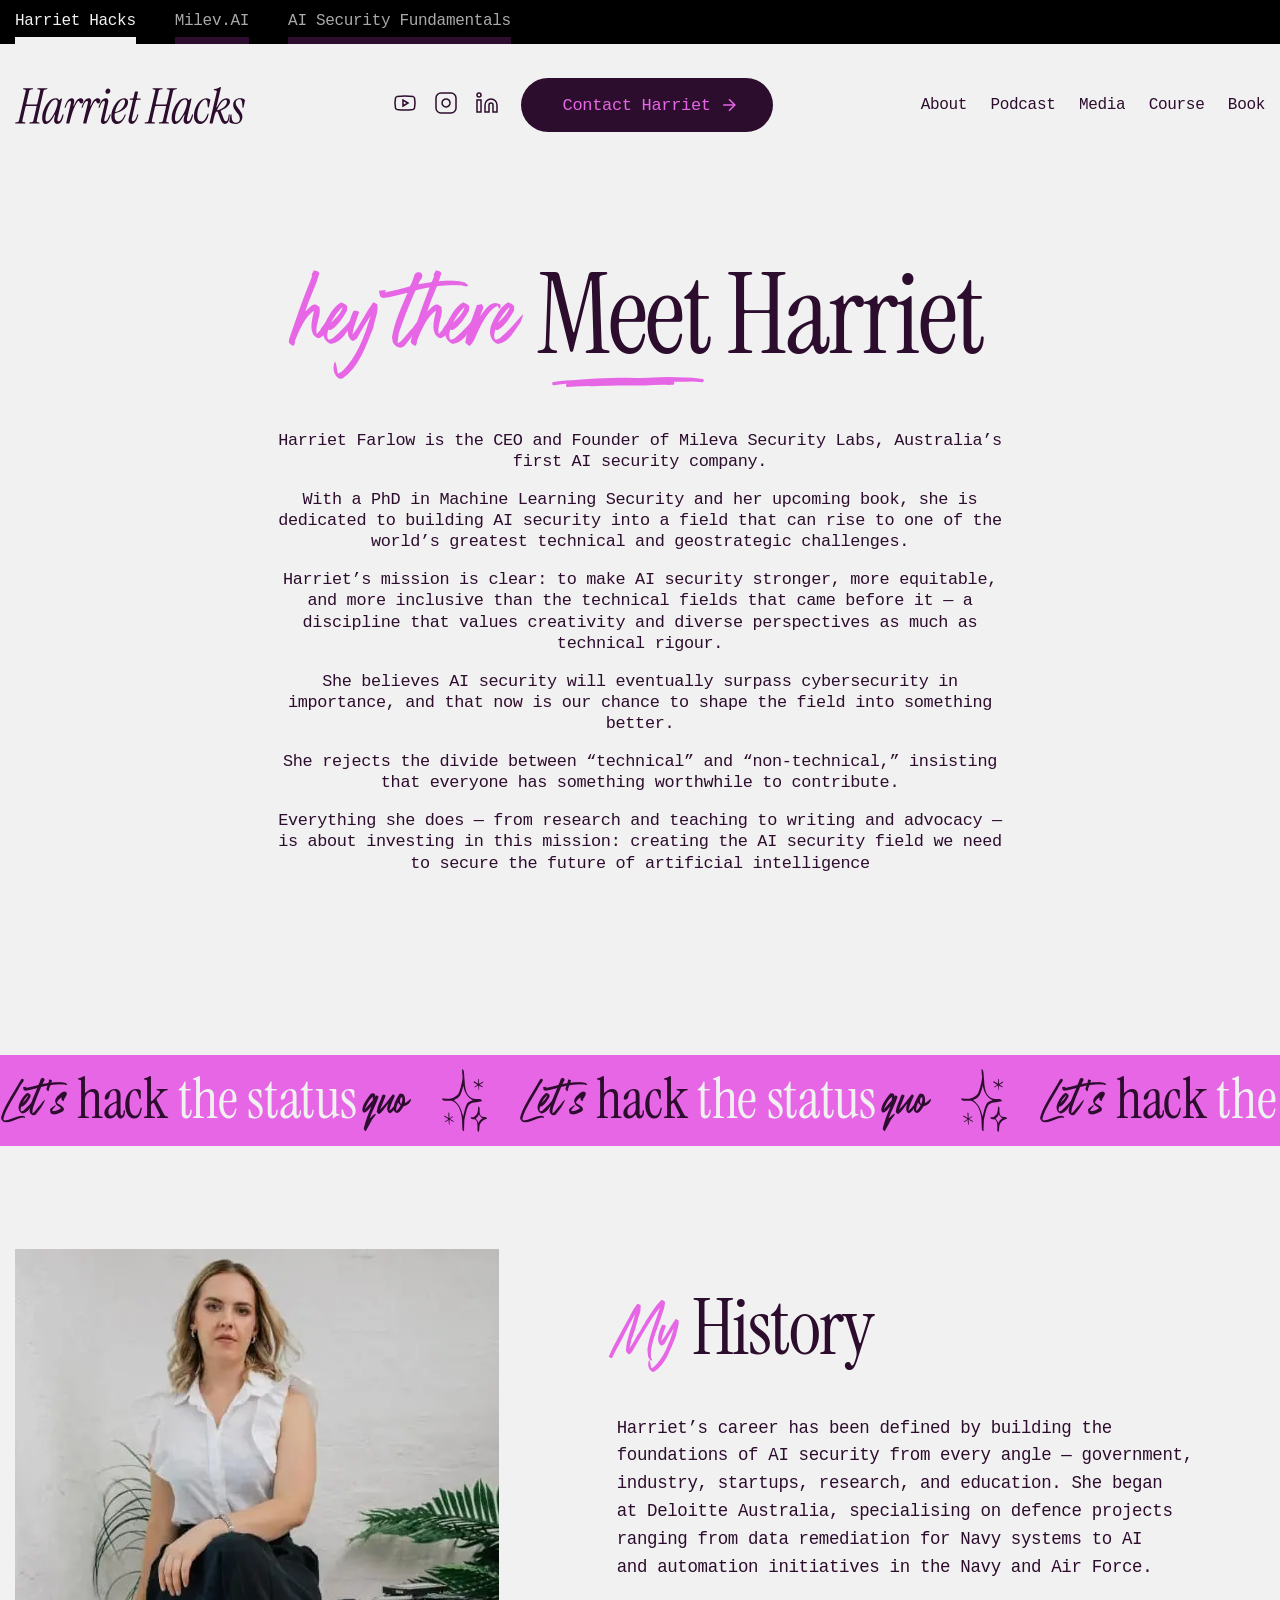
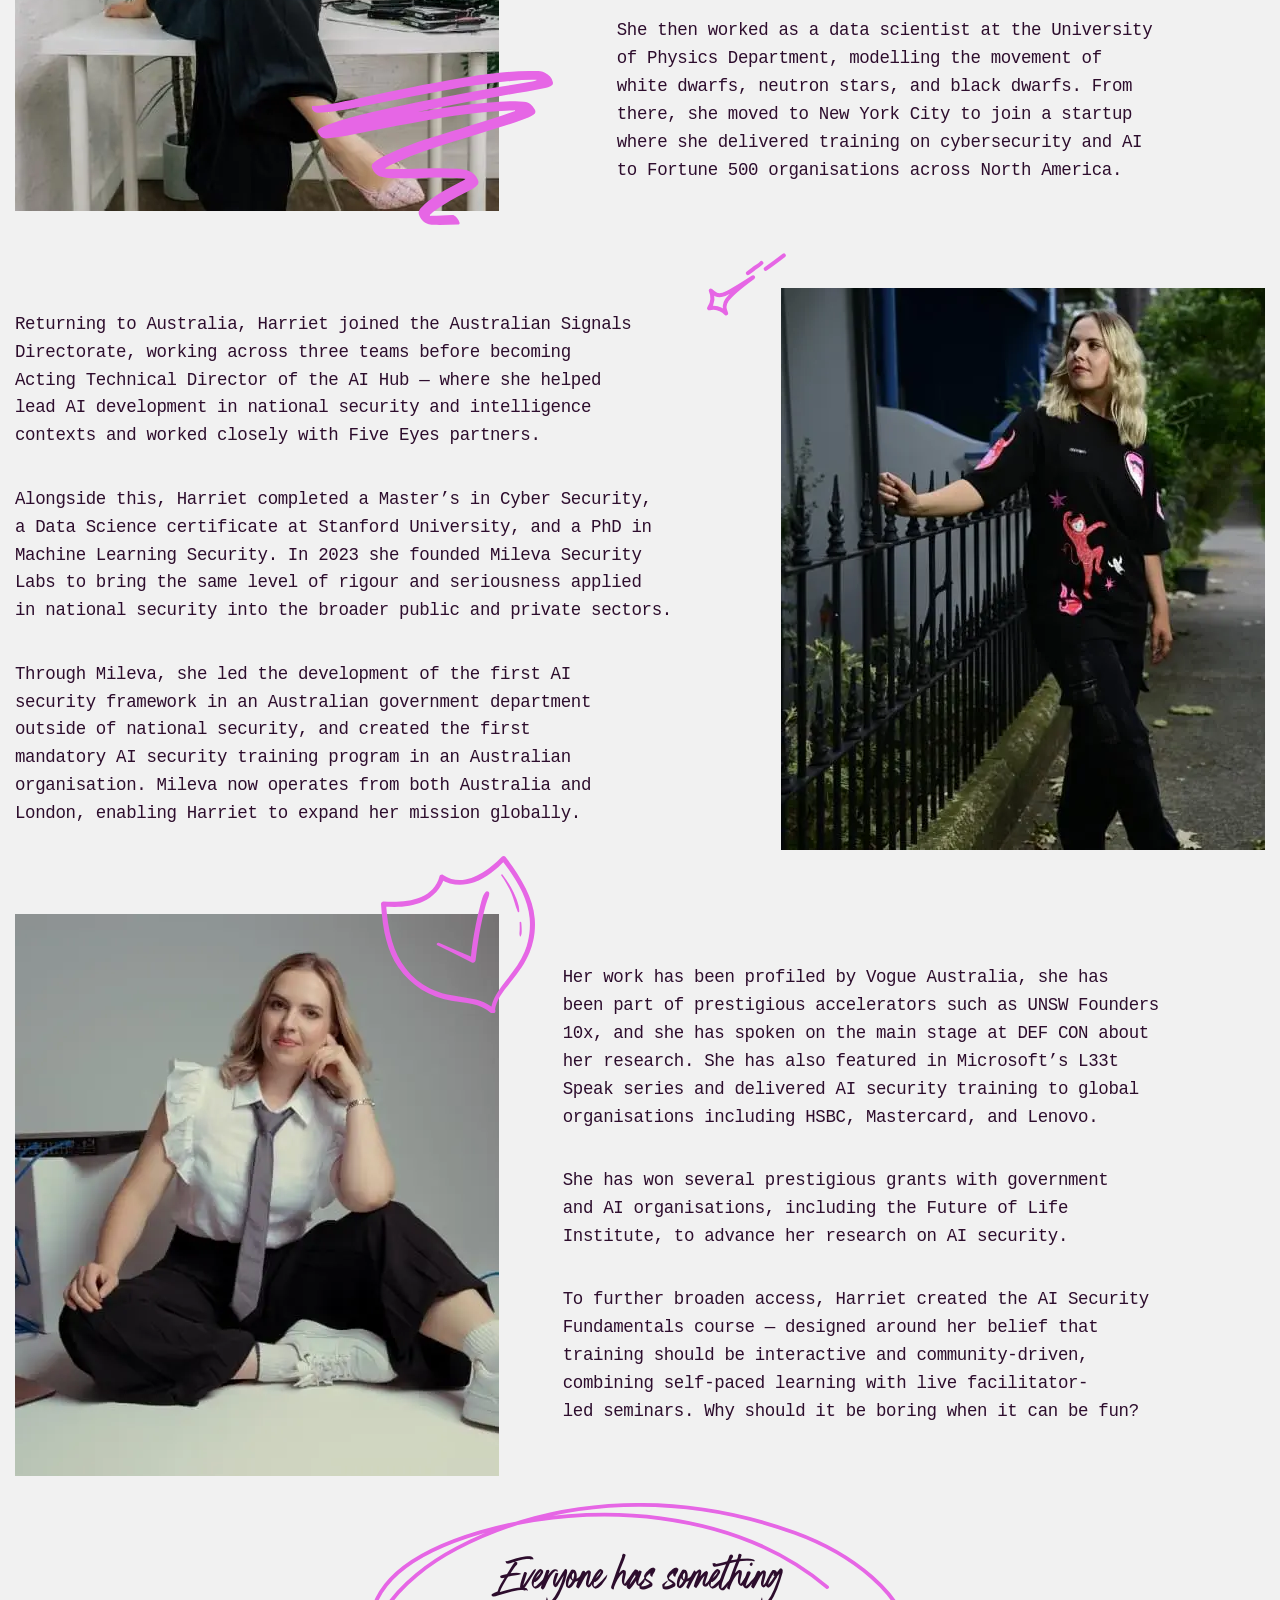
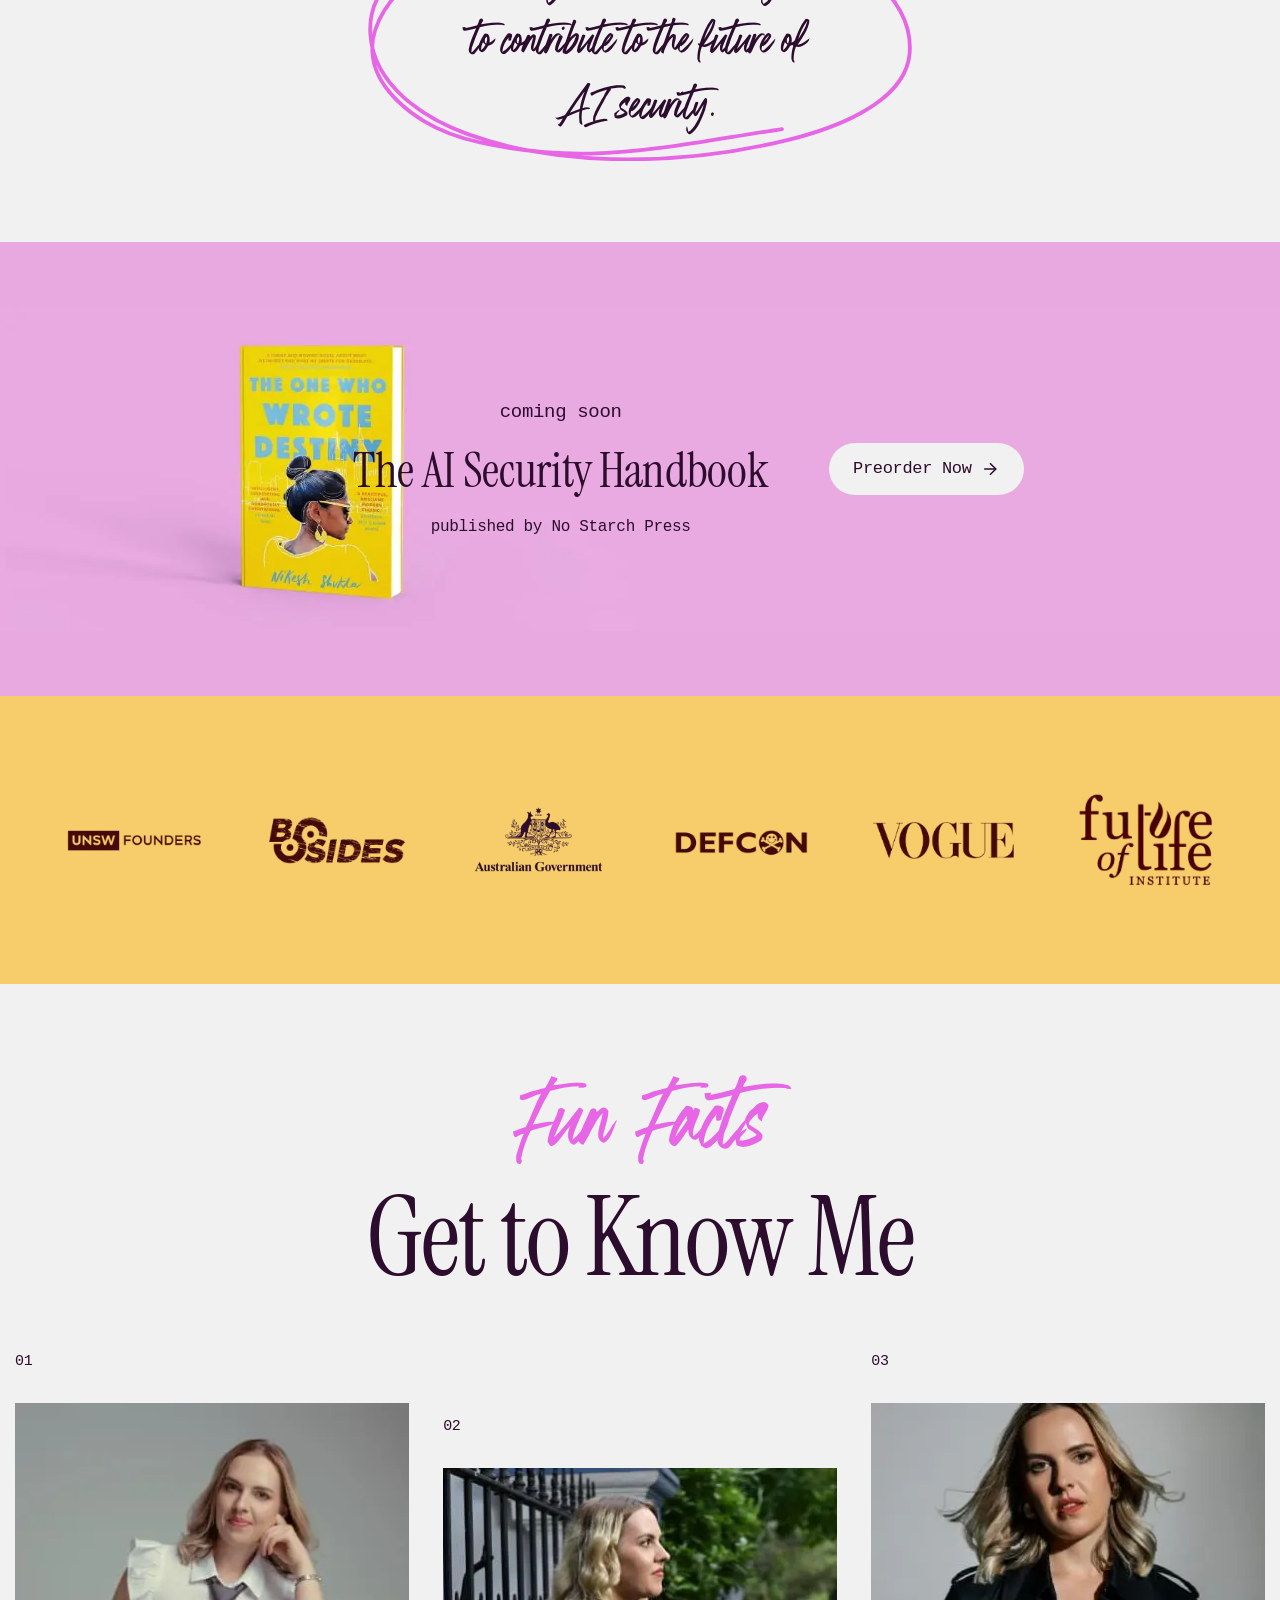
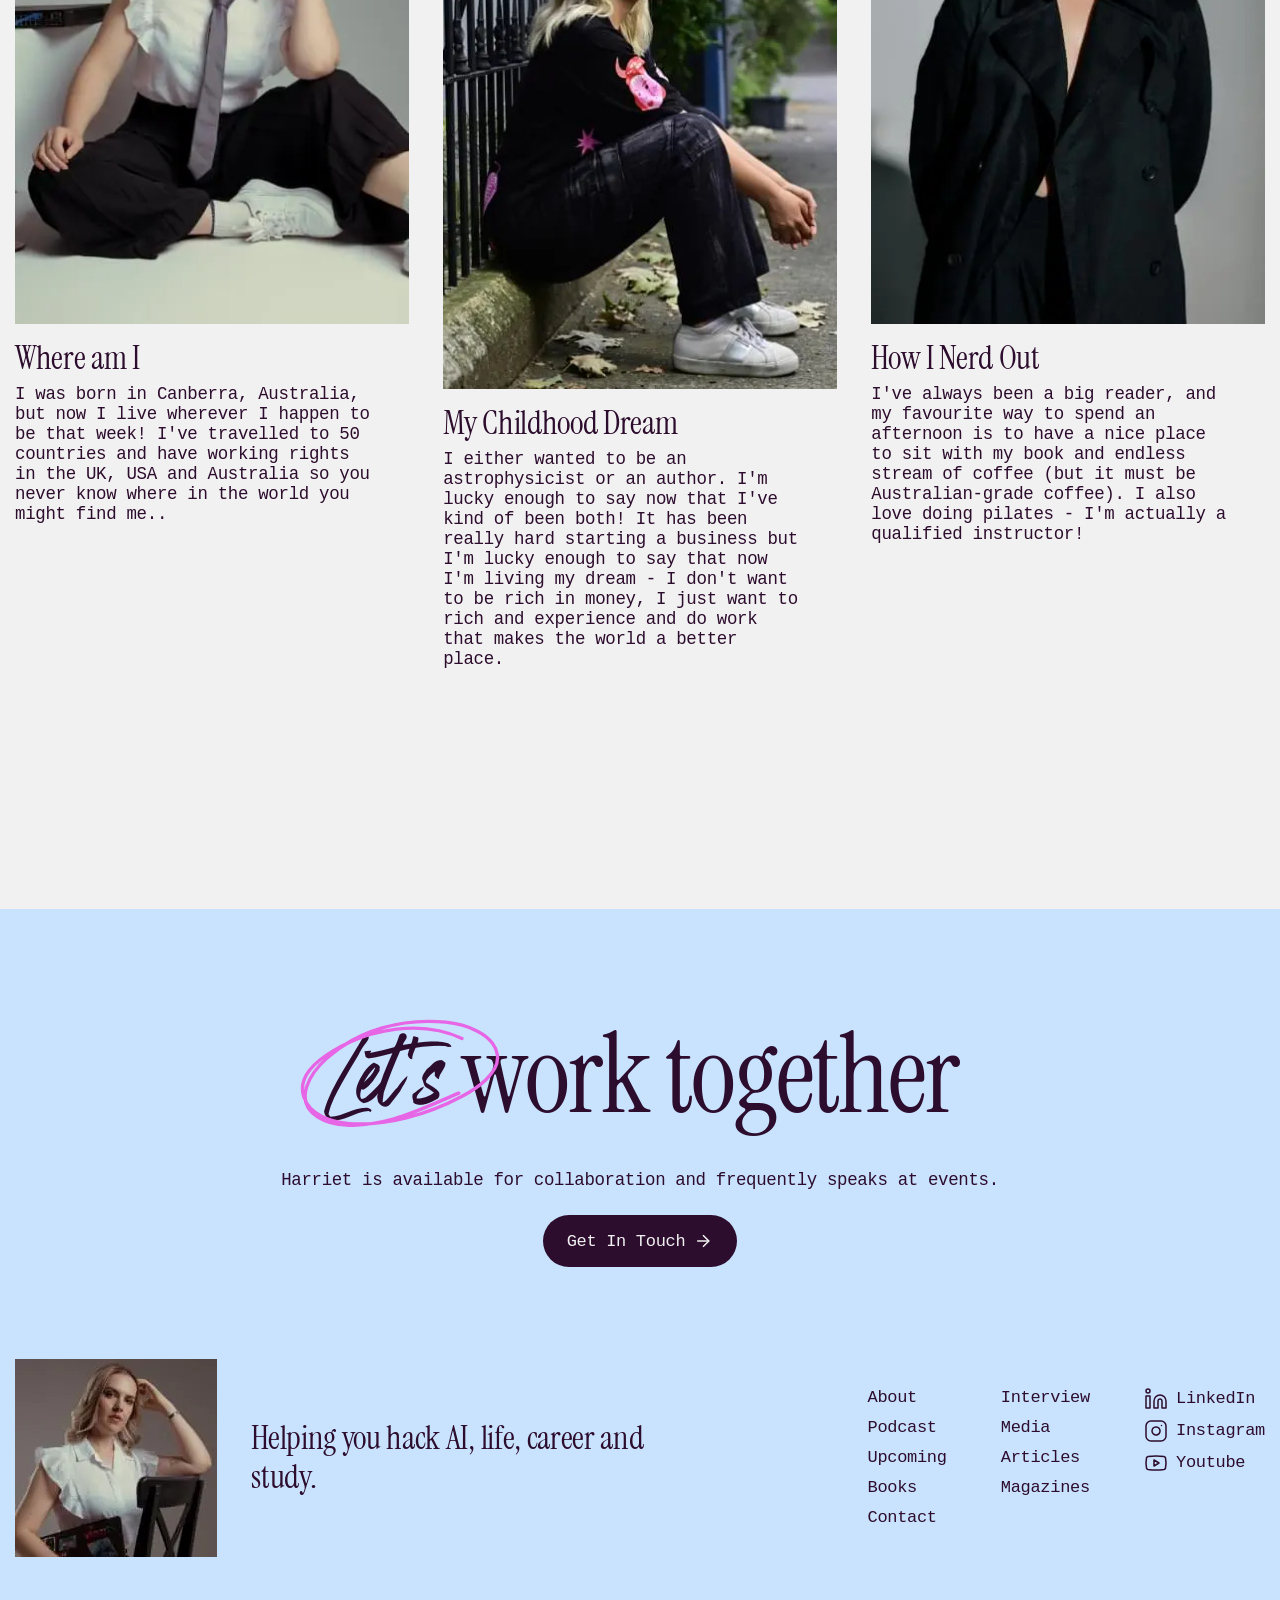
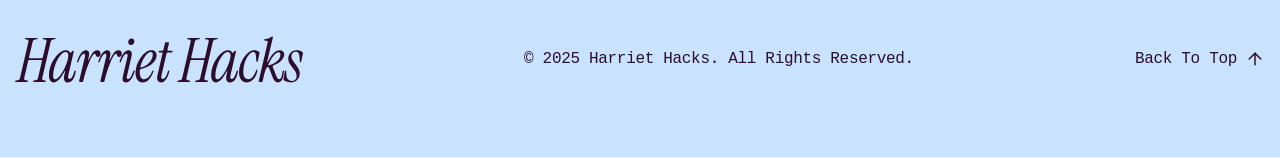
==== commit 14af5821: "All Pages completed. Timer works fine." ====
--- a/about.html
+++ b/about.html
@@ -10,7 +10,7 @@
 
 	<link rel="shortcut icon" href="favicon.ico">
 	<meta name="viewport" content="width=device-width, initial-scale=1.0">
-	<link rel="stylesheet" href="css/style.min.css?_v=20250926082807">
+	<link rel="stylesheet" href="css/style.min.css?_v=20250928112908">
 </head>
 
 <body>
@@ -46,13 +46,13 @@
 								<a href="/about.html" class="header__nav-link">About</a>
 							</li>
 							<li class="header__nav-item">
-								<a href="#podcast" class="header__nav-link">Podcast</a>
+								<a href="/podcast.html" class="header__nav-link">Podcast</a>
 							</li>
 							<li class="header__nav-item">
 								<a href="/media.html" class="header__nav-link">Media</a>
 							</li>
 							<li class="header__nav-item">
-								<a href="#course" class="header__nav-link">Course</a>
+								<a href="/course.html" class="header__nav-link">Course</a>
 							</li>
 							<li class="header__nav-item">
 								<a href="/books.html" class="header__nav-link">Book</a>
@@ -298,7 +298,7 @@
 					</div>
 				</div>
 			</section>
-			<section class="logos">
+			<div class="logos">
 				<div class="logos__container">
 					<div class="logos__grid">
 						<div class="logos__item">
@@ -321,7 +321,7 @@
 						</div>
 					</div>
 				</div>
-			</section>
+			</div>
 			<section class="know">
 				<div class="know__container">
 					<h2 class="know__title">
@@ -406,19 +406,19 @@
 							<nav class="footer__nav" aria-label="Footer navigation">
 								<ul class="footer__list" role="list">
 									<li class="footer__list-item" role="listitem">
-										<a class="footer__list-link" href="#">About</a>
-									</li>
-									<li class="footer__list-item" role="listitem">
-										<a class="footer__list-link" href="#">Podcast</a>
+										<a class="footer__list-link" href="/about.html">About</a>
+									</li>
+									<li class="footer__list-item" role="listitem">
+										<a class="footer__list-link" href="/podcast.html">Podcast</a>
 									</li>
 									<li class="footer__list-item" role="listitem">
 										<a class="footer__list-link" href="#">Upcoming</a>
 									</li>
 									<li class="footer__list-item" role="listitem">
-										<a class="footer__list-link" href="#">Books</a>
-									</li>
-									<li class="footer__list-item" role="listitem">
-										<a class="footer__list-link" href="#">Contact</a>
+										<a class="footer__list-link" href="/books.html">Books</a>
+									</li>
+									<li class="footer__list-item" role="listitem">
+										<a class="footer__list-link" href="/contact.html">Contact</a>
 									</li>
 								</ul>
 								<ul class="footer__list" role="list">
@@ -426,7 +426,7 @@
 										<a class="footer__list-link" href="#">Interview</a>
 									</li>
 									<li class="footer__list-item" role="listitem">
-										<a class="footer__list-link" href="#">Media</a>
+										<a class="footer__list-link" href="/media.html">Media</a>
 									</li>
 									<li class="footer__list-item" role="listitem">
 										<a class="footer__list-link" href="#">Articles</a>
@@ -493,94 +493,10 @@
 				</div>
 			</div>
 		</footer>
-
-
-
-
-		<!-- <footer class="footer" id="contact" role="contentinfo">
-   <div class="footer__container">
-      <section class="footer__main" aria-labelledby="footer-cta-title">
-         <div class="footer__content">
-            <h2 class="footer__title" id="footer-cta-title">
-               <span>Let's</span> work together
-            </h2>
-            <p class="footer__description">
-               Harriet is available for collaboration and frequently speaks at
-               events.
-            </p>
-            <a href="#contact" class="footer__btn btn" aria-label="Contact Harriet for collaboration">
-               Get In Touch
-               <svg width="20" height="20" viewBox="0 0 20 20" fill="none" stroke="currentColor" stroke-width="1.5" aria-hidden="true">
-                  <path d="M4.17 10L15.83 10" />
-                  <path d="M10 4.17L15.83 10L10 15.83" />
-               </svg>
-            </a>
-         </div>
-      </section>
-
-      <section class="footer__bottom" aria-label="Footer information and navigation">
-         <div class="footer__info">
-            <div class="footer__brand">
-               <picture><source srcset="img/footer/harriet.webp" type="image/webp"><img src="img/footer/harriet.jpg" alt="Harriet Hacks profile photo" class="footer__logo" loading="lazy" /></picture>
-               <p class="footer__tagline">
-                  Helping you hack AI, life, career and study.
-               </p>
-            </div>
-
-            <nav class="footer__links" aria-label="Footer navigation">
-               <div class="footer__links-group">
-                  <ul class="footer__links-list" role="list">
-                     <li role="listitem"><a href="#" class="footer__link">About</a></li>
-                     <li role="listitem"><a href="#" class="footer__link">Podcast</a></li>
-                     <li role="listitem"><a href="#" class="footer__link">Upcoming</a></li>
-                     <li role="listitem"><a href="#" class="footer__link">Books</a></li>
-                     <li role="listitem"><a href="#" class="footer__link">Contact</a></li>
-                  </ul>
-               </div>
-
-               <div class="footer__links-group">
-                  <ul class="footer__links-list" role="list">
-                     <li role="listitem"><a href="#" class="footer__link">Media</a></li>
-                     <li role="listitem"><a href="#" class="footer__link">Articles</a></li>
-                     <li role="listitem"><a href="#" class="footer__link">Magazines</a></li>
-                     <li role="listitem"><a href="#" class="footer__link">Interview</a></li>
-                  </ul>
-               </div>
-
-               <div class="footer__social-links" role="list" aria-label="Social media links">
-                  <a href="#" class="footer__social-link" role="listitem" aria-label="Follow on Instagram">
-                     <img src="img/icons/instagram.svg" alt="" aria-hidden="true" />
-                     Instagram
-                  </a>
-                  <a href="#" class="footer__social-link" role="listitem" aria-label="Connect on LinkedIn">
-                     <img src="img/icons/linkedin.svg" alt="" aria-hidden="true" />
-                     LinkedIn
-                  </a>
-                  <a href="#" class="footer__social-link" role="listitem" aria-label="Subscribe on YouTube">
-                     <img src="img/icons/youtube.svg" alt="" aria-hidden="true" />
-                     Youtube
-                  </a>
-               </div>
-            </nav>
-         </div>
-
-         <div class="footer__bottom-bar">
-            <h1 class="footer__brand-name">Harriet Hacks</h1>
-            <p class="footer__copyright">
-               &copy; 2025 Harriet Hacks. All Rights Reserved.
-            </p>
-            <a href="#header" class="footer__back-to-top" aria-label="Return to top of page">
-               Back To Top
-               <picture><source srcset="img/icons/taptotop.webp" type="image/webp"><img src="img/icons/taptotop.png" alt="" aria-hidden="true" /></picture>
-            </a>
-         </div>
-      </section>
-   </div>
-</footer> -->
 	</div>
 
 
-	<script src="js/app.min.js?_v=20250926082807"></script>
+	<script src="js/app.min.js?_v=20250928112908"></script>
 </body>
 
 </html>
--- a/css/style.min.css
+++ b/css/style.min.css
@@ -1 +1 @@
-@font-face{font-family:"Instrument Serif";src:url(../fonts/InstrumentSerif-Regular.woff2) format("woff2");font-weight:400;font-style:normal;display:swap}@font-face{font-family:BostonSkylineClean;src:url(../fonts/BostonSkylineClean.woff2) format("woff2");font-weight:400;font-style:normal;display:swap}@font-face{font-family:"IBM Plex Mono",monospace;src:url(../fonts/IBMPlexMono-Regular.woff2) format("woff2");font-weight:400;font-style:normal;display:swap}@font-face{font-family:"IBM Plex Mono",monospace;src:url(../fonts/IBMPlexMono-Medium.woff2) format("woff2");font-weight:500;font-style:normal;display:swap}@font-face{font-family:"IBM Plex Mono",monospace;src:url(../fonts/IBMPlexMono-SemiBold.woff2) format("woff2");font-weight:600;font-style:normal;display:swap}[class*=-ibg]{position:relative;height:100%}[class*=-ibg] img{position:absolute;width:100%;height:100%;top:0;left:0;-o-object-fit:cover;object-fit:cover}[class*=-ibg_contain] img{-o-object-fit:contain;object-fit:contain}.btn{overflow:hidden;display:-webkit-box;display:-ms-flexbox;display:flex;position:relative;-webkit-box-align:center;-ms-flex-align:center;align-items:center;-webkit-box-pack:center;-ms-flex-pack:center;justify-content:center;padding:1rem 1.5rem;gap:.5rem;font-size:1.0625rem;cursor:pointer;background-color:#2d0d2d;position:relative;color:#f1f1f1;border-radius:100px;-webkit-transition:-webkit-transform .3s ease 0s;transition:-webkit-transform .3s ease 0s;transition:transform .3s ease 0s;transition:transform .3s ease 0s,-webkit-transform .3s ease 0s}.btn::before{content:"";position:absolute;top:0;left:-100%;width:100%;height:100%;background:-webkit-gradient(linear,left top,right top,from(transparent),color-stop(rgba(255,255,255,.4)),to(transparent));background:linear-gradient(90deg,transparent,rgba(255,255,255,.4),transparent);-webkit-transition:left .5s ease;transition:left .5s ease}.btn:hover{-webkit-transform:scale(1.05);-ms-transform:scale(1.05);transform:scale(1.05);-webkit-box-shadow:0 10px 25px rgba(139,92,246,.3);box-shadow:0 10px 25px rgba(139,92,246,.3)}.btn:hover::before{left:100%}.btn svg path{stroke:#f1f1f1}.btn_accent{color:#e666e5}.btn_accent svg path{stroke:#e666e5}.btn_white{background-color:#f1f1f1;color:#2d0d2d}.btn_white svg path{stroke:#2d0d2d}.hack{display:-webkit-box;display:-ms-flexbox;display:flex;-webkit-box-align:center;-ms-flex-align:center;align-items:center;overflow:hidden;background-color:#e666e5;white-space:nowrap;font-family:"Instrument Serif",serif}@supports (font-size:clamp(2.25rem ,1.8308383234rem + 2.0958083832vw ,4rem)){.hack{font-size:clamp(2.25rem ,1.8308383234rem + 2.0958083832vw ,4rem)}}@supports not (font-size:clamp(2.25rem ,1.8308383234rem + 2.0958083832vw ,4rem)){.hack{font-size:calc(2.25rem + 1.75*(100vw - 20rem)/ 83.5)}}.hack{line-height:1.296875%;color:#2d0d2d;gap:2rem}.hack__item{display:-webkit-box;display:-ms-flexbox;display:flex;-webkit-box-align:center;-ms-flex-align:center;align-items:center;-webkit-box-pack:center;-ms-flex-pack:center;justify-content:center;gap:2rem;padding-block:.875rem}.hack__boston{font-family:BostonSkylineClean}.hack__white{color:#f1f1f1}@supports (width:clamp(2.25rem ,2.0553892216rem + 0.9730538922vw ,3.0625rem)){.hack img{width:clamp(2.25rem ,2.0553892216rem + .9730538922vw ,3.0625rem)}}@supports not (width:clamp(2.25rem ,2.0553892216rem + 0.9730538922vw ,3.0625rem)){.hack img{width:calc(2.25rem + .8125*(100vw - 20rem)/ 83.5)}}@supports (height:clamp(3.125rem ,2.870508982rem + 1.2724550898vw ,4.1875rem)){.hack img{height:clamp(3.125rem ,2.870508982rem + 1.2724550898vw ,4.1875rem)}}@supports not (height:clamp(3.125rem ,2.870508982rem + 1.2724550898vw ,4.1875rem)){.hack img{height:calc(3.125rem + 1.0625*(100vw - 20rem)/ 83.5)}}.pagination__list{display:-webkit-box;display:-ms-flexbox;display:flex;-webkit-box-align:center;-ms-flex-align:center;align-items:center;gap:.5rem}.pagination__link{font-family:"Instrument Serif",serif}@supports (font-size:clamp(1.5rem ,1.3203592814rem + 0.8982035928vw ,2.25rem)){.pagination__link{font-size:clamp(1.5rem ,1.3203592814rem + .8982035928vw ,2.25rem)}}@supports not (font-size:clamp(1.5rem ,1.3203592814rem + 0.8982035928vw ,2.25rem)){.pagination__link{font-size:calc(1.5rem + .75*(100vw - 20rem)/ 83.5)}}.pagination__link{line-height:1.19;color:#968696;text-decoration:none;-webkit-transition:color .3s ease;transition:color .3s ease}.pagination__link_active{color:#2d0d2d}.article{display:-webkit-box;display:-ms-flexbox;display:flex;-webkit-box-orient:vertical;-webkit-box-direction:normal;-ms-flex-direction:column;flex-direction:column}@supports (margin-bottom:clamp(1.5rem ,1.2604790419rem + 1.1976047904vw ,2.5rem)){.article__img{margin-bottom:clamp(1.5rem ,1.2604790419rem + 1.1976047904vw ,2.5rem)}}@supports not (margin-bottom:clamp(1.5rem ,1.2604790419rem + 1.1976047904vw ,2.5rem)){.article__img{margin-bottom:calc(1.5rem + 1*(100vw - 20rem)/ 83.5)}}.article__img img{width:100%;height:auto;-webkit-transition:opacity .3s ease;transition:opacity .3s ease;opacity:0}.article__img img.loaded{opacity:1}.article__label{margin-bottom:.75rem;display:block;letter-spacing:-.02em;font-size:.9375rem;line-height:1.4;text-transform:uppercase}.article__title{font-family:"Instrument Serif",serif}@supports (font-size:clamp(1.5rem ,1.3203592814rem + 0.8982035928vw ,2.25rem)){.article__title{font-size:clamp(1.5rem ,1.3203592814rem + .8982035928vw ,2.25rem)}}@supports not (font-size:clamp(1.5rem ,1.3203592814rem + 0.8982035928vw ,2.25rem)){.article__title{font-size:calc(1.5rem + .75*(100vw - 20rem)/ 83.5)}}.article__title{line-height:1.3;letter-spacing:-.02em;margin-bottom:1rem}.article__link{font-weight:500;font-size:1.0625rem;line-height:1.3;text-decoration:none;-webkit-transition:color .3s ease;transition:color .3s ease;display:-webkit-box;display:-ms-flexbox;display:flex;-webkit-box-align:center;-ms-flex-align:center;align-items:center;gap:.5rem}.article__link svg{width:1.25rem;height:1.25rem}.header{color:#f1f1f1;font-weight:500}.header__top{background-color:#000}.header__container{display:-webkit-box;display:-ms-flexbox;display:flex;-webkit-box-align:center;-ms-flex-align:center;align-items:center;-webkit-box-pack:justify;-ms-flex-pack:justify;justify-content:space-between;gap:.625rem}.header__top-list{padding-top:.75rem;display:-webkit-box;display:-ms-flexbox;display:flex;-webkit-box-align:center;-ms-flex-align:center;align-items:center}@supports (gap:clamp(1.5rem ,1.1856287425rem + 1.5718562874vw ,2.8125rem)){.header__top-list{gap:clamp(1.5rem ,1.1856287425rem + 1.5718562874vw ,2.8125rem)}}@supports not (gap:clamp(1.5rem ,1.1856287425rem + 1.5718562874vw ,2.8125rem)){.header__top-list{gap:calc(1.5rem + 1.3125*(100vw - 20rem)/ 83.5)}}.header__top-list{font-size:1rem}.header__top-item{height:100%;display:-webkit-box;display:-ms-flexbox;display:flex;-webkit-box-align:center;-ms-flex-align:center;align-items:center}.header__top-link{height:100%;padding-bottom:.875rem;display:block;position:relative;color:rgba(241,241,241,.7)}.header__top-link::before{content:"";position:absolute;bottom:0;left:0;width:100%;height:.4375rem;background-color:#2d0d2d;-webkit-transition:background .3s ease 0s;transition:background .3s ease 0s}.header__top-link_active{color:#f1f1f1}.header__top-link_active::before{background-color:#f1f1f1}.header__main{color:#2d0d2d}@supports (padding-block:clamp(1.25rem ,0.9505988024rem + 1.497005988vw ,2.5rem)){.header_padding .header__main{padding-block:clamp(1.25rem ,.9505988024rem + 1.497005988vw ,2.5rem)}}@supports not (padding-block:clamp(1.25rem ,0.9505988024rem + 1.497005988vw ,2.5rem)){.header_padding .header__main{padding-block:calc(1.25rem + 1.25*(100vw - 20rem)/ 83.5)}}.header__logo{-webkit-transition:scale .3s ease 0s;transition:scale .3s ease 0s;will-change:scale}.header__logo:hover{scale:1.05}.header__logo img{width:100%;height:auto}@supports (max-width:clamp(12.5rem ,11.871257485rem + 3.1437125749vw ,15.125rem)){.header__logo img{max-width:clamp(12.5rem ,11.871257485rem + 3.1437125749vw ,15.125rem)}}@supports not (max-width:clamp(12.5rem ,11.871257485rem + 3.1437125749vw ,15.125rem)){.header__logo img{max-width:calc(12.5rem + 2.625*(100vw - 20rem)/ 83.5)}}.header__nav-list{display:-webkit-box;display:-ms-flexbox;display:flex;-webkit-box-align:center;-ms-flex-align:center;align-items:center}@supports (gap:clamp(1.25rem ,0.3928930158rem + 1.3392558202vw ,2rem)){.header__nav-list{gap:clamp(1.25rem ,.3928930158rem + 1.3392558202vw ,2rem)}}@supports not (gap:clamp(1.25rem ,0.3928930158rem + 1.3392558202vw ,2rem)){.header__nav-list{gap:calc(1.25rem + .75*(100vw - 63.99875rem)/ 56.00125)}}.header__nav-link{-webkit-transition:all .3s ease 0s;transition:all .3s ease 0s;padding-bottom:.375rem;position:relative}.header__nav-link::before{content:"";position:absolute;bottom:0;left:50%;width:0;-webkit-transform:translateX(-50%);-ms-transform:translateX(-50%);transform:translateX(-50%);height:.0625rem;background-color:#e666e5;-webkit-transition:all .3s ease 0s;transition:all .3s ease 0s}.header__actions{display:-webkit-box;display:-ms-flexbox;display:flex;-webkit-box-align:center;-ms-flex-align:center;align-items:center}@supports (gap:clamp(1rem ,0.880239521rem + 0.5988023952vw ,1.5rem)){.header__actions{gap:clamp(1rem ,.880239521rem + .5988023952vw ,1.5rem)}}@supports not (gap:clamp(1rem ,0.880239521rem + 0.5988023952vw ,1.5rem)){.header__actions{gap:calc(1rem + .5*(100vw - 20rem)/ 83.5)}}.header__socials{display:-webkit-box;display:-ms-flexbox;display:flex;-webkit-box-align:center;-ms-flex-align:center;align-items:center}@supports (gap:clamp(0.875rem ,0.1607441798rem + 1.1160465168vw ,1.5rem)){.header__socials{gap:clamp(.875rem ,.1607441798rem + 1.1160465168vw ,1.5rem)}}@supports not (gap:clamp(0.875rem ,0.1607441798rem + 1.1160465168vw ,1.5rem)){.header__socials{gap:calc(.875rem + .625*(100vw - 63.99875rem)/ 56.00125)}}.header__contact-btn{padding-left:2.625rem;padding-right:2.125rem;padding-block:1.0625rem}.header__mobile{display:none}.header__mobile-title{padding-top:.75rem;font-size:1.5rem;font-weight:600;color:#f1f1f1;padding-bottom:1.375rem;border-bottom:1px solid hsla(0,0%,100%,.1);width:100%;text-align:center}.icon-menu{display:none}@supports (padding-top:clamp(3.125rem ,2.0770958084rem + 5.2395209581vw ,7.5rem)){.footer{padding-top:clamp(3.125rem ,2.0770958084rem + 5.2395209581vw ,7.5rem)}}@supports not (padding-top:clamp(3.125rem ,2.0770958084rem + 5.2395209581vw ,7.5rem)){.footer{padding-top:calc(3.125rem + 4.375*(100vw - 20rem)/ 83.5)}}.footer{background-color:#c9e3ff;padding-bottom:3.125rem}@supports (margin-bottom:clamp(1.25rem ,-0.247005988rem + 7.4850299401vw ,7.5rem)){.footer__top{margin-bottom:clamp(1.25rem ,-.247005988rem + 7.4850299401vw ,7.5rem)}}@supports not (margin-bottom:clamp(1.25rem ,-0.247005988rem + 7.4850299401vw ,7.5rem)){.footer__top{margin-bottom:calc(1.25rem + 6.25*(100vw - 20rem)/ 83.5)}}.footer__top{display:-webkit-box;display:-ms-flexbox;display:flex;-webkit-box-orient:vertical;-webkit-box-direction:normal;-ms-flex-direction:column;flex-direction:column;-webkit-box-align:center;-ms-flex-align:center;align-items:center;text-align:center;-webkit-box-pack:center;-ms-flex-pack:center;justify-content:center;gap:1.5rem}@supports (font-size:clamp(3.75rem ,2.7020958084rem + 5.2395209581vw ,8.125rem)){.footer__title{font-size:clamp(3.75rem ,2.7020958084rem + 5.2395209581vw ,8.125rem)}}@supports not (font-size:clamp(3.75rem ,2.7020958084rem + 5.2395209581vw ,8.125rem)){.footer__title{font-size:calc(3.75rem + 4.375*(100vw - 20rem)/ 83.5)}}.footer__title{font-family:"Instrument Serif",serif;line-height:1.2;letter-spacing:-.02em}.footer__title span{font-family:BostonSkylineClean;position:relative}.footer__title span::after{content:"";position:absolute}@supports (width:clamp(6.25rem ,3.8547904192rem + 11.9760479042vw ,16.25rem)){.footer__title span::after{width:clamp(6.25rem ,3.8547904192rem + 11.9760479042vw ,16.25rem)}}@supports not (width:clamp(6.25rem ,3.8547904192rem + 11.9760479042vw ,16.25rem)){.footer__title span::after{width:calc(6.25rem + 10*(100vw - 20rem)/ 83.5)}}@supports (height:clamp(4.6875rem ,3.564745509rem + 5.6137724551vw ,9.375rem)){.footer__title span::after{height:clamp(4.6875rem ,3.564745509rem + 5.6137724551vw ,9.375rem)}}@supports not (height:clamp(4.6875rem ,3.564745509rem + 5.6137724551vw ,9.375rem)){.footer__title span::after{height:calc(4.6875rem + 4.6875*(100vw - 20rem)/ 83.5)}}.footer__title span::after{z-index:5;top:0;left:-25%;background:url(../img/icons/lines-vector.svg) center/100% no-repeat}@supports (font-size:clamp(1rem ,0.9700598802rem + 0.1497005988vw ,1.125rem)){.footer__desc{font-size:clamp(1rem ,.9700598802rem + .1497005988vw ,1.125rem)}}@supports not (font-size:clamp(1rem ,0.9700598802rem + 0.1497005988vw ,1.125rem)){.footer__desc{font-size:calc(1rem + .125*(100vw - 20rem)/ 83.5)}}.footer__desc{line-height:1.27;letter-spacing:-.02em}.footer__row{display:-webkit-box;display:-ms-flexbox;display:flex;-webkit-box-align:center;-ms-flex-align:center;align-items:center;-webkit-box-pack:justify;-ms-flex-pack:justify;justify-content:space-between;gap:1.25rem}@supports (margin-bottom:clamp(2.5rem ,2.2005988024rem + 1.497005988vw ,3.75rem)){.footer__row{margin-bottom:clamp(2.5rem ,2.2005988024rem + 1.497005988vw ,3.75rem)}}@supports not (margin-bottom:clamp(2.5rem ,2.2005988024rem + 1.497005988vw ,3.75rem)){.footer__row{margin-bottom:calc(2.5rem + 1.25*(100vw - 20rem)/ 83.5)}}.footer__left{display:-webkit-box;display:-ms-flexbox;display:flex;-webkit-box-align:center;-ms-flex-align:center;align-items:center}@supports (gap:clamp(1.25rem ,0.9505988024rem + 1.497005988vw ,2.5rem)){.footer__left{gap:clamp(1.25rem ,.9505988024rem + 1.497005988vw ,2.5rem)}}@supports not (gap:clamp(1.25rem ,0.9505988024rem + 1.497005988vw ,2.5rem)){.footer__left{gap:calc(1.25rem + 1.25*(100vw - 20rem)/ 83.5)}}@supports (font-size:clamp(1.5rem ,1.3203592814rem + 0.8982035928vw ,2.25rem)){.footer__heading{font-size:clamp(1.5rem ,1.3203592814rem + .8982035928vw ,2.25rem)}}@supports not (font-size:clamp(1.5rem ,1.3203592814rem + 0.8982035928vw ,2.25rem)){.footer__heading{font-size:calc(1.5rem + .75*(100vw - 20rem)/ 83.5)}}.footer__heading{line-height:1.19;letter-spacing:-.01em;font-family:"Instrument Serif",serif;max-width:26.25rem}.footer__nav{display:-webkit-box;display:-ms-flexbox;display:flex;-webkit-box-align:start;-ms-flex-align:start;align-items:start}@supports (gap:clamp(2.5rem ,-1.0712791009rem + 5.5802325841vw ,5.625rem)){.footer__nav{gap:clamp(2.5rem ,-1.0712791009rem + 5.5802325841vw ,5.625rem)}}@supports not (gap:clamp(2.5rem ,-1.0712791009rem + 5.5802325841vw ,5.625rem)){.footer__nav{gap:calc(2.5rem + 3.125*(100vw - 63.99875rem)/ 56.00125)}}.footer__nav{-ms-flex-wrap:wrap;flex-wrap:wrap}.footer__list{display:-webkit-box;display:-ms-flexbox;display:flex;-webkit-box-orient:vertical;-webkit-box-direction:normal;-ms-flex-direction:column;flex-direction:column;gap:.5rem}.footer__list-link{font-size:1.0625rem;display:-webkit-box;display:-ms-flexbox;display:flex;-webkit-box-align:center;-ms-flex-align:center;align-items:center;gap:.5rem;line-height:1.29;-webkit-transition:color .3s ease;transition:color .3s ease}.footer__list-link:hover{color:#e666e5}.footer__list-link:hover svg path{-webkit-transition:stroke .3s ease;transition:stroke .3s ease;stroke:#e666e5}.footer__copy{display:-webkit-box;display:-ms-flexbox;display:flex;-webkit-box-align:center;-ms-flex-align:center;align-items:center;gap:1.25rem;-webkit-box-pack:justify;-ms-flex-pack:justify;justify-content:space-between}.footer__logo{-webkit-transition:scale .3s ease 0s;transition:scale .3s ease 0s;will-change:scale}.footer__logo:hover{scale:1.05}.footer__back-to-top{display:-webkit-box;display:-ms-flexbox;display:flex;-webkit-box-align:center;-ms-flex-align:center;align-items:center;gap:.5rem;line-height:1.29;-webkit-transition:color .3s ease;transition:color .3s ease}.footer__back-to-top:hover{color:#e666e5}.footer__back-to-top:hover svg path{-webkit-transition:stroke .3s ease;transition:stroke .3s ease;stroke:#e666e5}.hero{display:-webkit-box;display:-ms-flexbox;display:flex;-webkit-box-align:center;-ms-flex-align:center;align-items:center}.hero__container{width:100%}.hero__images{max-width:51.625rem;position:relative;width:100%;height:100%}.hero__img{width:100%;height:auto}.hero__img--first{max-width:41.0625rem}@supports (max-width:clamp(26.5625rem ,-5.9989035088rem + 50.8771929825vw ,41.0625rem)){.hero__img--first{max-width:clamp(26.5625rem ,-5.9989035088rem + 50.8771929825vw ,41.0625rem)}}@supports not (max-width:clamp(26.5625rem ,-5.9989035088rem + 50.8771929825vw ,41.0625rem)){.hero__img--first{max-width:calc(26.5625rem + 14.5*(100vw - 64rem)/ 28.5)}}.hero__img--second{max-width:31.25rem;position:relative;z-index:1;margin-top:-36.875rem;margin-left:20.1875rem}.hero__content{max-width:36.5rem}@supports (margin-right:clamp(8.875rem ,-58.0892857143rem + 71.4285714286vw ,27.625rem)){.hero__content{margin-right:clamp(8.875rem ,-58.0892857143rem + 71.4285714286vw ,27.625rem)}}@supports not (margin-right:clamp(8.875rem ,-58.0892857143rem + 71.4285714286vw ,27.625rem)){.hero__content{margin-right:calc(8.875rem + 18.75*(100vw - 93.75rem)/ 26.25)}}.hero__content{padding-block:6.5rem;width:100%;display:-webkit-box;display:-ms-flexbox;display:flex;-webkit-box-orient:vertical;-webkit-box-direction:normal;-ms-flex-direction:column;flex-direction:column;-webkit-box-align:center;-ms-flex-align:center;align-items:center;text-wrap:balance;margin-left:auto}@supports (max-width:clamp(30.625rem ,23.9107142857rem + 10.4910714286vw ,36.5rem)){.hero__content{max-width:clamp(30.625rem ,23.9107142857rem + 10.4910714286vw ,36.5rem)}}@supports not (max-width:clamp(30.625rem ,23.9107142857rem + 10.4910714286vw ,36.5rem)){.hero__content{max-width:calc(30.625rem + 5.875*(100vw - 64rem)/ 56)}}@supports (padding-block:clamp(1.25rem ,-0.0074850299rem + 6.2874251497vw ,6.5rem)){.hero__content{padding-block:clamp(1.25rem ,-.0074850299rem + 6.2874251497vw ,6.5rem)}}@supports not (padding-block:clamp(1.25rem ,-0.0074850299rem + 6.2874251497vw ,6.5rem)){.hero__content{padding-block:calc(1.25rem + 5.25*(100vw - 20rem)/ 83.5)}}@supports (gap:clamp(1.25rem ,0.8308383234rem + 2.0958083832vw ,3rem)){.hero__content{gap:clamp(1.25rem ,.8308383234rem + 2.0958083832vw ,3rem)}}@supports not (gap:clamp(1.25rem ,0.8308383234rem + 2.0958083832vw ,3rem)){.hero__content{gap:calc(1.25rem + 1.75*(100vw - 20rem)/ 83.5)}}.hero__title{font-family:"Instrument Serif",serif}@supports (font-size:clamp(5.625rem ,2.7678571429rem + 4.4642857143vw ,8.125rem)){.hero__title{font-size:clamp(5.625rem ,2.7678571429rem + 4.4642857143vw ,8.125rem)}}@supports not (font-size:clamp(5.625rem ,2.7678571429rem + 4.4642857143vw ,8.125rem)){.hero__title{font-size:calc(5.625rem + 2.5*(100vw - 64rem)/ 56)}}.hero__title{line-height:1em;letter-spacing:-.02em;margin:0;text-align:center}.hero__title span{position:relative;font-family:BostonSkylineClean}.hero__title span::before{content:"";width:250px;height:250px;position:absolute;top:46%;left:50%;-webkit-transform:translate(-50%,-50%);-ms-transform:translate(-50%,-50%);transform:translate(-50%,-50%);background:url(../img/icons/lines.svg) center no-repeat}.hero__description{text-align:center;font-size:1.125rem;line-height:1.27;letter-spacing:-.02em;max-width:31.875rem}.hero__btn{max-width:13.9375rem;width:100%;margin-inline:auto}.no-webp .soon{background-image:url(../img/soon/soon-bg.jpg)}.soon{background-repeat:no-repeat;background-size:100vw auto;background-position:center;background-color:#e8a9e0}.no-webp .soon_about{background-image:url(../img/soon/soon-bg-about.jpg)}.soon__container{margin-bottom:8.375rem;width:100%}.soon__content{display:-webkit-box;display:-ms-flexbox;display:flex;-webkit-box-align:center;-ms-flex-align:center;align-items:center;text-align:center;-webkit-box-pack:center;-ms-flex-pack:center;justify-content:center}@supports (gap:clamp(0.875rem ,-0.0980538922rem + 4.8652694611vw ,4.9375rem)){.soon__content{gap:clamp(.875rem ,-.0980538922rem + 4.8652694611vw ,4.9375rem)}}@supports not (gap:clamp(0.875rem ,-0.0980538922rem + 4.8652694611vw ,4.9375rem)){.soon__content{gap:calc(.875rem + 4.0625*(100vw - 20rem)/ 83.5)}}.soon__content{min-height:28.375rem;width:100%}.soon__text{display:-webkit-box;display:-ms-flexbox;display:flex;-webkit-box-orient:vertical;-webkit-box-direction:normal;-ms-flex-direction:column;flex-direction:column;gap:1rem;-webkit-box-align:center;-ms-flex-align:center;align-items:center}@supports (margin-left:clamp(0.0000000625rem ,-6.2497286332rem + 13.0206071943vw ,9.375rem)){.soon__text{margin-left:clamp(.0000000625rem ,-6.2497286332rem + 13.0206071943vw ,9.375rem)}}@supports not (margin-left:clamp(0.0000000625rem ,-6.2497286332rem + 13.0206071943vw ,9.375rem)){.soon__text{margin-left:calc(.0000000625rem + 9.3749999375*(100vw - 47.99875rem)/ 72.00125)}}.soon__label{font-size:1.1875rem}.soon__title-wrapper{display:-webkit-box;display:-ms-flexbox;display:flex;-webkit-box-align:center;-ms-flex-align:center;align-items:center;gap:1rem}.soon__title{font-family:"Instrument Serif",serif;font-size:3rem}.soon__btn{height:-webkit-fit-content;height:-moz-fit-content;height:fit-content}.about{position:relative;padding:7.875rem 0}.about__img{position:absolute}.about__img--first{top:18.875rem;left:0}.about__img--second{position:absolute;top:-2.625rem;right:0}.about__container{position:relative;display:-webkit-box;display:-ms-flexbox;display:flex;-webkit-box-orient:vertical;-webkit-box-direction:normal;-ms-flex-direction:column;flex-direction:column;-webkit-box-align:center;-ms-flex-align:center;align-items:center}.about__content{display:-webkit-box;display:-ms-flexbox;display:flex;-webkit-box-orient:vertical;-webkit-box-direction:normal;-ms-flex-direction:column;flex-direction:column;-webkit-box-align:center;-ms-flex-align:center;align-items:center;gap:3rem;text-align:center;max-width:55.125rem;position:relative;z-index:5;background-color:#f1f1f1}.about__quote{display:-webkit-box;display:-ms-flexbox;display:flex;-webkit-box-orient:vertical;-webkit-box-direction:normal;-ms-flex-direction:column;flex-direction:column;-webkit-box-align:center;-ms-flex-align:center;align-items:center;gap:1rem}.about__quote img{width:5rem;height:5rem}.about__quote-text{font-family:"Instrument Serif",serif;font-weight:400;font-size:5.625rem;line-height:1em;letter-spacing:-.02em;color:#2d0d2d;margin:0;text-align:center;max-width:51.375rem}.about__quote-text span{font-family:BostonSkylineClean}.about__quote-text span:last-child{color:#e666e5}.about__description{display:-webkit-box;display:-ms-flexbox;display:flex;-webkit-box-orient:vertical;-webkit-box-direction:normal;-ms-flex-direction:column;flex-direction:column;gap:1rem;max-width:100%;position:relative}.about__description p{font-family:"IBM Plex Mono",monospace;font-weight:400;font-size:1.125rem;line-height:1.6;letter-spacing:-.02em;color:#2d0d2d;margin:0}.about__btn{width:13.9375rem}.about__stats{margin-top:3.5625rem;display:-webkit-box;display:-ms-flexbox;display:flex;-webkit-box-align:center;-ms-flex-align:center;align-items:center;gap:3.6875rem;width:100%;text-align:center;-webkit-box-pack:center;-ms-flex-pack:center;justify-content:center}.about__stat{display:-webkit-box;display:-ms-flexbox;display:flex;-webkit-box-orient:vertical;-webkit-box-direction:normal;-ms-flex-direction:column;flex-direction:column;-webkit-box-align:center;-ms-flex-align:center;align-items:center;gap:.75rem;width:17.25rem}.about__stat-number{font-family:"Instrument Serif",serif;font-weight:400;font-size:5.625rem;line-height:1em;letter-spacing:-.02em;color:#2d0d2d}.about__stat-label{font-family:"IBM Plex Mono",monospace;font-weight:400;font-size:1.1875rem;line-height:1em;letter-spacing:-.02em;text-transform:uppercase;color:#2d0d2d}.about__stat-divider{width:.0625rem;height:8.25rem;background-color:#bfbfbf}.about__text{display:-webkit-box;display:-ms-flexbox;display:flex;-webkit-box-orient:vertical;-webkit-box-direction:normal;-ms-flex-direction:column;flex-direction:column;gap:1rem;max-width:100%;font-size:1.125rem;position:relative;padding-inline:3.125rem;text-wrap:balance}.about__more{position:relative}.about__more::after{content:"";position:absolute;bottom:0;left:0;width:100%;height:9.375rem;background:-webkit-gradient(linear,left top,left bottom,from(rgba(241,241,241,0)),to(#f1f1f1));background:linear-gradient(180deg,rgba(241,241,241,0),#f1f1f1 100%);-webkit-transition:all .3s ease 0s;transition:all .3s ease 0s;opacity:1;visibility:visible}.about__more_active::after{opacity:0;visibility:hidden}.about__more-btn{position:absolute;left:50%;bottom:1.25rem;font-weight:500;-webkit-transform:translateX(-50%);-ms-transform:translateX(-50%);transform:translateX(-50%);z-index:5;display:-webkit-box;display:-ms-flexbox;display:flex;-webkit-box-align:center;-ms-flex-align:center;align-items:center;gap:.5rem;-webkit-box-pack:center;-ms-flex-pack:center;justify-content:center;margin:0 auto;-webkit-transition:all .3s ease 0s;transition:all .3s ease 0s}.about__more-btn svg{fill:#2d0d2d}.about__more_active .about__more-btn{opacity:0;visibility:hidden}.about__img-decoration{position:absolute;top:12.75rem;left:-8.125rem;width:21.5625rem;height:16.25rem;background-color:#2d0d2d;border-radius:50%;-webkit-filter:blur(4.375rem);filter:blur(4.375rem);opacity:.7}.spollers__title{display:-webkit-box;display:-ms-flexbox;display:flex;-webkit-box-align:center;-ms-flex-align:center;align-items:center;gap:.5rem;-webkit-box-pack:center;-ms-flex-pack:center;justify-content:center;margin:0 auto}.spollers__body{background:-webkit-gradient(linear,left top,left bottom,from(rgba(241,241,241,0)),to(#f1f1f1));background:linear-gradient(180deg,rgba(241,241,241,0),#f1f1f1 100%)}.no-webp .course{background:url(../img/course/course-bg.jpg) center/cover no-repeat}.course__container{position:relative;min-height:100dvh;display:-webkit-box;display:-ms-flexbox;display:flex;-webkit-box-align:center;-ms-flex-align:center;align-items:center;-webkit-box-pack:end;-ms-flex-pack:end;justify-content:flex-end}.course__card{margin-right:6.4375rem;max-width:31.25rem;min-height:43.125rem;padding:2rem;background:hsla(0,0%,100%,.2);backdrop-filter:blur(1.25rem);position:relative;display:-webkit-box;display:-ms-flexbox;display:flex;-webkit-box-orient:vertical;-webkit-box-direction:normal;-ms-flex-direction:column;flex-direction:column;gap:1rem}.course__title{font-family:"Instrument Serif",serif;font-size:4rem;line-height:1em;letter-spacing:-.02em;color:#f1f1f1;margin:0;text-wrap:balance}.course__description{font-size:1.125rem;line-height:1.6;letter-spacing:-.02em;color:#f1f1f1;display:-webkit-box;display:-ms-flexbox;display:flex;-webkit-box-orient:vertical;-webkit-box-direction:normal;-ms-flex-direction:column;flex-direction:column;gap:1rem;-webkit-box-flex:1;-ms-flex-positive:1;flex-grow:1}.course__btn{background-color:#f1f1f1;color:#2d0d2d;-ms-flex-item-align:start;align-self:flex-start;width:14.5625rem}.course__badge{position:absolute;top:-1.5rem;right:-1rem;background-color:#f5c0bf;border-radius:50%}@supports (width:clamp(5rem ,4.5508982036rem + 2.245508982vw ,6.875rem)){.course__badge{width:clamp(5rem ,4.5508982036rem + 2.245508982vw ,6.875rem)}}@supports not (width:clamp(5rem ,4.5508982036rem + 2.245508982vw ,6.875rem)){.course__badge{width:calc(5rem + 1.875*(100vw - 20rem)/ 83.5)}}@supports (height:clamp(5rem ,4.5508982036rem + 2.245508982vw ,6.875rem)){.course__badge{height:clamp(5rem ,4.5508982036rem + 2.245508982vw ,6.875rem)}}@supports not (height:clamp(5rem ,4.5508982036rem + 2.245508982vw ,6.875rem)){.course__badge{height:calc(5rem + 1.875*(100vw - 20rem)/ 83.5)}}.course__badge{display:-webkit-box;display:-ms-flexbox;display:flex;-webkit-box-align:center;-ms-flex-align:center;align-items:center;-webkit-box-pack:center;-ms-flex-pack:center;justify-content:center;padding:.625rem;color:#440908;text-align:center;font-family:"Instrument Serif",serif;line-height:1em;letter-spacing:-.02em}@supports (font-size:clamp(1.5rem ,1.380239521rem + 0.5988023952vw ,2rem)){.course__badge{font-size:clamp(1.5rem ,1.380239521rem + .5988023952vw ,2rem)}}@supports not (font-size:clamp(1.5rem ,1.380239521rem + 0.5988023952vw ,2rem)){.course__badge{font-size:calc(1.5rem + .5*(100vw - 20rem)/ 83.5)}}.course__img{position:absolute}@supports (top:clamp(1.875rem ,1.5755988024rem + 1.497005988vw ,3.125rem)){.course__img{top:clamp(1.875rem ,1.5755988024rem + 1.497005988vw ,3.125rem)}}@supports not (top:clamp(1.875rem ,1.5755988024rem + 1.497005988vw ,3.125rem)){.course__img{top:calc(1.875rem + 1.25*(100vw - 20rem)/ 83.5)}}@supports (left:clamp(1.875rem ,1.4558383234rem + 2.0958083832vw ,3.625rem)){.course__img{left:clamp(1.875rem ,1.4558383234rem + 2.0958083832vw ,3.625rem)}}@supports not (left:clamp(1.875rem ,1.4558383234rem + 2.0958083832vw ,3.625rem)){.course__img{left:calc(1.875rem + 1.75*(100vw - 20rem)/ 83.5)}}@supports (width:clamp(9.375rem ,8.5067365269rem + 4.3413173653vw ,13rem)){.course__img{width:clamp(9.375rem ,8.5067365269rem + 4.3413173653vw ,13rem)}}@supports not (width:clamp(9.375rem ,8.5067365269rem + 4.3413173653vw ,13rem)){.course__img{width:calc(9.375rem + 3.625*(100vw - 20rem)/ 83.5)}}@supports (height:clamp(9.375rem ,8.5067365269rem + 4.3413173653vw ,13rem)){.course__img{height:clamp(9.375rem ,8.5067365269rem + 4.3413173653vw ,13rem)}}@supports not (height:clamp(9.375rem ,8.5067365269rem + 4.3413173653vw ,13rem)){.course__img{height:calc(9.375rem + 3.625*(100vw - 20rem)/ 83.5)}}.course__img{z-index:2}.course__img img{width:100%;height:100%}.media{padding:6.25rem 8.625rem;background-color:#f1f1f1}.media__container{display:-webkit-box;display:-ms-flexbox;display:flex;-webkit-box-orient:vertical;-webkit-box-direction:normal;-ms-flex-direction:column;flex-direction:column;-webkit-box-align:center;-ms-flex-align:center;align-items:center;gap:4rem}.media__header{display:-webkit-box;display:-ms-flexbox;display:flex;-webkit-box-orient:vertical;-webkit-box-direction:normal;-ms-flex-direction:column;flex-direction:column;-webkit-box-align:center;-ms-flex-align:center;align-items:center;-webkit-box-pack:center;-ms-flex-pack:center;justify-content:center;text-align:center;width:100%;gap:1.5rem}.media__title{font-family:"Instrument Serif",serif,serif;font-weight:400}@supports (font-size:clamp(3.75rem ,3.3008982036rem + 2.245508982vw ,5.625rem)){.media__title{font-size:clamp(3.75rem ,3.3008982036rem + 2.245508982vw ,5.625rem)}}@supports not (font-size:clamp(3.75rem ,3.3008982036rem + 2.245508982vw ,5.625rem)){.media__title{font-size:calc(3.75rem + 1.875*(100vw - 20rem)/ 83.5)}}.media__title{line-height:1em;letter-spacing:-.02em;color:#2d0d2d;text-align:center;margin-bottom:1.5rem}.media__title span{font-family:BostonSkylineClean;color:#e666e5}.media__description{text-align:center;max-width:51.375rem}.media__grid{display:-ms-grid;display:grid;-ms-grid-columns:(1fr)[3];grid-template-columns:repeat(3,1fr);gap:3rem;width:100%}.media__card{display:-webkit-box;display:-ms-flexbox;display:flex;-webkit-box-orient:vertical;-webkit-box-direction:normal;-ms-flex-direction:column;flex-direction:column;gap:2.5rem}.media__card-image{width:100%;max-height:51.3125rem;overflow:hidden}.media__card-image img{width:100%;height:100%;-o-object-fit:cover;object-fit:cover}.media__card-content{display:-webkit-box;display:-ms-flexbox;display:flex;-webkit-box-orient:vertical;-webkit-box-direction:normal;-ms-flex-direction:column;flex-direction:column;gap:.75rem;padding-right:3rem}.media__card-label{display:-webkit-inline-box;display:-ms-inline-flexbox;display:inline-flex;-webkit-box-align:end;-ms-flex-align:end;align-items:flex-end;gap:.375rem;font-family:"IBM Plex Mono",monospace;font-weight:400;font-size:.9375rem;line-height:1em;letter-spacing:-.02em;text-transform:uppercase;color:#2d0d2d}.media__card-title{font-family:"Instrument Serif",serif;font-weight:400;font-size:2.25rem;line-height:2.6875rem;letter-spacing:-.01em;color:#2d0d2d;margin:0}.media__card-link{display:-webkit-inline-box;display:-ms-inline-flexbox;display:inline-flex;-webkit-box-align:center;-ms-flex-align:center;align-items:center;gap:.25rem;padding:.625rem 0;font-family:"IBM Plex Mono",monospace,monospace;font-weight:500;font-size:1.0625rem;line-height:1.3;color:#2d0d2d;text-decoration:none;-webkit-transition:color .3s ease;transition:color .3s ease;-ms-flex-item-align:start;align-self:flex-start}.media__card-link svg{width:1.25rem;height:1.25rem;rotate:-45deg}.media__footer{display:-webkit-box;display:-ms-flexbox;display:flex;-webkit-box-pack:center;-ms-flex-pack:center;justify-content:center}.media__btn{width:15.1875rem;font-family:"IBM Plex Mono",monospace;font-size:1.0625rem;font-weight:500}.logos{padding:4rem 9rem;background-color:#f7cd6c}.logos__container{display:-webkit-box;display:-ms-flexbox;display:flex;-webkit-box-align:center;-ms-flex-align:center;align-items:center}.logos__grid{display:-ms-grid;display:grid;-ms-grid-columns:(1fr)[6];grid-template-columns:repeat(6,1fr);gap:4.3125rem;width:100%;-webkit-box-align:center;-ms-flex-align:center;align-items:center}.logos__item{display:-webkit-box;display:-ms-flexbox;display:flex;-webkit-box-align:center;-ms-flex-align:center;align-items:center;-webkit-box-pack:center;-ms-flex-pack:center;justify-content:center}.logos__img{max-width:100%;max-height:100%;-o-object-fit:contain;object-fit:contain;-webkit-filter:grayscale(100%);filter:grayscale(100%);-webkit-transition:-webkit-filter .3s ease;transition:-webkit-filter .3s ease;transition:filter .3s ease;transition:filter .3s ease,-webkit-filter .3s ease}.podcast{display:-webkit-box;display:-ms-flexbox;display:flex;padding:7.5rem 0;gap:7.5625rem}.podcast__bg{width:46.9375rem;height:48rem;z-index:1}.podcast__bg-img{width:100%;height:100%;-o-object-fit:cover;object-fit:cover}.podcast__container{display:-webkit-box;display:-ms-flexbox;display:flex;-webkit-box-orient:vertical;-webkit-box-direction:normal;-ms-flex-direction:column;flex-direction:column;gap:2rem;max-width:48.875rem}.podcast__title{font-family:"Instrument Serif",serif,serif;font-weight:400;font-size:5.625rem;line-height:6.75rem;letter-spacing:-.02em;color:#2d0d2d;margin-top:3.125rem}.podcast__episodes{width:48.875rem;background:#d9d9d9;padding:2rem;display:-webkit-box;display:-ms-flexbox;display:flex;-webkit-box-orient:vertical;-webkit-box-direction:normal;-ms-flex-direction:column;flex-direction:column;-webkit-box-pack:start;-ms-flex-pack:start;justify-content:flex-start;-webkit-box-align:start;-ms-flex-align:start;align-items:flex-start;gap:2.625rem}.podcast__episode{width:100%}.podcast__episode-content{display:-webkit-box;display:-ms-flexbox;display:flex;-webkit-box-align:center;-ms-flex-align:center;align-items:center;-webkit-box-pack:justify;-ms-flex-pack:justify;justify-content:space-between;gap:3rem}.podcast__episode-info{display:-webkit-box;display:-ms-flexbox;display:flex;-webkit-box-orient:vertical;-webkit-box-direction:normal;-ms-flex-direction:column;flex-direction:column;gap:1rem;-webkit-box-flex:1;-ms-flex:1;flex:1}.podcast__episode-duration{font-family:"IBM Plex Mono",monospace,monospace;font-weight:400;font-size:.9375rem;line-height:1.25rem;letter-spacing:-.02em;text-transform:uppercase;color:#2d0d2d}.podcast__episode-title{font-family:"Instrument Serif",serif,serif;font-weight:400;font-size:2.25rem;line-height:2.6875rem;letter-spacing:-.01em;color:#2d0d2d;margin:0}.podcast__episode-btn{display:-webkit-inline-box;display:-ms-inline-flexbox;display:inline-flex;-webkit-box-align:center;-ms-flex-align:center;align-items:center;gap:.5rem;padding:.5rem 1rem;background-color:#f2f2f2;border-radius:6.25rem;font-family:"IBM Plex Mono",monospace;font-weight:500;font-size:1.0625rem;line-height:1.3;color:#2d0d2d;text-decoration:none;-webkit-transition:background-color .3s ease;transition:background-color .3s ease;-ms-flex-item-align:start;align-self:flex-start}.podcast__episode-btn img{width:1.25rem;height:1.25rem}.podcast__episode-image{width:12.375rem;height:9rem;-ms-flex-negative:0;flex-shrink:0}.podcast__episode-image img{width:100%;height:100%;-o-object-fit:cover;object-fit:cover;border-radius:.25rem}.podcast__divider{width:100%;height:.0625rem;background-color:#bfbfbf}.podcast__footer{display:-webkit-box;display:-ms-flexbox;display:flex;-webkit-box-pack:center;-ms-flex-pack:center;justify-content:center}.podcast__footer a{width:17.125rem}@supports (padding-block:clamp(3.75rem ,3.3008982036rem + 2.245508982vw ,5.625rem)){.contact{padding-block:clamp(3.75rem ,3.3008982036rem + 2.245508982vw ,5.625rem)}}@supports not (padding-block:clamp(3.75rem ,3.3008982036rem + 2.245508982vw ,5.625rem)){.contact{padding-block:calc(3.75rem + 1.875*(100vw - 20rem)/ 83.5)}}.contact__container{display:-webkit-box;display:-ms-flexbox;display:flex;-webkit-box-align:start;-ms-flex-align:start;align-items:start;-webkit-box-pack:center;-ms-flex-pack:center;justify-content:center;gap:4.5625rem}.contact__img{-ms-flex-negative:0;flex-shrink:0}.contact__img img{width:100%;height:auto;max-width:31.25rem}.contact__col{max-width:43.5625rem;width:100%}.contact__title{margin-bottom:3rem}@supports (font-size:clamp(3.75rem ,0.8334599226rem + 6.0762833979vw ,8.125rem)){.contact__title{font-size:clamp(3.75rem ,.8334599226rem + 6.0762833979vw ,8.125rem)}}@supports not (font-size:clamp(3.75rem ,0.8334599226rem + 6.0762833979vw ,8.125rem)){.contact__title{font-size:calc(3.75rem + 4.375*(100vw - 47.99875rem)/ 72.00125)}}.contact__title{font-family:"Instrument Serif",serif;line-height:1em}.contact__title span{font-family:BostonSkylineClean;color:#e666e5}.contact .contact__info{max-width:31.25rem;font-size:1.125rem;margin-bottom:1.5rem;line-height:1.6}.contact .contact__info a{display:block;color:#e666e5}.contact__form{display:-webkit-box;display:-ms-flexbox;display:flex;-webkit-box-orient:vertical;-webkit-box-direction:normal;-ms-flex-direction:column;flex-direction:column;gap:1.5rem}.contact__form-row{display:-ms-grid;display:grid;-ms-grid-columns:1fr 1fr;grid-template-columns:1fr 1fr;gap:1.5rem;-webkit-box-align:center;-ms-flex-align:center;align-items:center}.contact__form-label{display:-ms-grid;display:grid;gap:.5rem}.contact__form-input{height:3rem;padding-inline:.625rem;background-color:rgba(0,0,0,0);-webkit-transition:all .3s ease 0s;transition:all .3s ease 0s;border:1px solid #2d0d2d;outline:0;font-size:1rem}.contact__form-input::-webkit-input-placeholder{color:rgba(0,0,0,.6)}.contact__form-input::-moz-placeholder{color:rgba(0,0,0,.6)}.contact__form-input:-ms-input-placeholder{color:rgba(0,0,0,.6)}.contact__form-input::-ms-input-placeholder{color:rgba(0,0,0,.6)}.contact__form-input::placeholder{color:rgba(0,0,0,.6)}.contact__form-input:focus-within{border-color:#e666e5}.contact__form-textarea{resize:none;min-height:11.25rem;background-color:rgba(0,0,0,0);-webkit-transition:all .3s ease 0s;transition:all .3s ease 0s;border:1px solid #2d0d2d;outline:0;padding:.625rem;font-size:1rem}.contact__form-textarea::-webkit-input-placeholder{color:rgba(0,0,0,.6)}.contact__form-textarea::-moz-placeholder{color:rgba(0,0,0,.6)}.contact__form-textarea:-ms-input-placeholder{color:rgba(0,0,0,.6)}.contact__form-textarea::-ms-input-placeholder{color:rgba(0,0,0,.6)}.contact__form-textarea::placeholder{color:rgba(0,0,0,.6)}.contact__form-textarea:focus-within{border-color:#e666e5}.contact__form-button{width:10.125rem}.about-hero{position:relative}@supports (padding-top:clamp(2.5rem ,1.4221556886rem + 5.3892215569vw ,7rem)){.about-hero{padding-top:clamp(2.5rem ,1.4221556886rem + 5.3892215569vw ,7rem)}}@supports not (padding-top:clamp(2.5rem ,1.4221556886rem + 5.3892215569vw ,7rem)){.about-hero{padding-top:calc(2.5rem + 4.5*(100vw - 20rem)/ 83.5)}}@supports (padding-bottom:clamp(3.75rem ,1.2200598802rem + 12.6497005988vw ,14.3125rem)){.about-hero{padding-bottom:clamp(3.75rem ,1.2200598802rem + 12.6497005988vw ,14.3125rem)}}@supports not (padding-bottom:clamp(3.75rem ,1.2200598802rem + 12.6497005988vw ,14.3125rem)){.about-hero{padding-bottom:calc(3.75rem + 10.5625*(100vw - 20rem)/ 83.5)}}.about-hero__container{display:-webkit-box;display:-ms-flexbox;display:flex}.about-hero__img{height:-webkit-fit-content;height:-moz-fit-content;height:fit-content;overflow:hidden;position:absolute}.about-hero__img--first{top:14.25rem;left:0}.about-hero__img--first::before{content:"";position:absolute;left:-5px;bottom:-10px;width:100%;height:100%;background:url(../img/about/about-mask.svg) center/cover no-repeat}.about-hero__img--second{top:0;right:0}.about-hero__content{margin-top:7rem;max-width:62.125rem;margin:0 auto;-ms-grid-column-align:center;justify-self:center;text-align:center;position:relative;z-index:5}@supports (margin-bottom:clamp(1.5rem ,1.1407185629rem + 1.7964071856vw ,3rem)){.about-hero__title{margin-bottom:clamp(1.5rem ,1.1407185629rem + 1.7964071856vw ,3rem)}}@supports not (margin-bottom:clamp(1.5rem ,1.1407185629rem + 1.7964071856vw ,3rem)){.about-hero__title{margin-bottom:calc(1.5rem + 1.5*(100vw - 20rem)/ 83.5)}}@supports (font-size:clamp(4.375rem ,3.4767964072rem + 4.4910179641vw ,8.125rem)){.about-hero__title{font-size:clamp(4.375rem ,3.4767964072rem + 4.4910179641vw ,8.125rem)}}@supports not (font-size:clamp(4.375rem ,3.4767964072rem + 4.4910179641vw ,8.125rem)){.about-hero__title{font-size:calc(4.375rem + 3.75*(100vw - 20rem)/ 83.5)}}.about-hero__title{font-family:"Instrument Serif",serif;line-height:1em;letter-spacing:-.02em;padding-bottom:.75rem;position:relative;z-index:5}.about-hero__title span:first-child{font-family:BostonSkylineClean;color:#e666e5}.about-hero__title span:last-child{position:relative}.about-hero__title span:last-child::before{content:"";position:absolute;bottom:0;left:.875rem;width:100%}@supports (max-width:clamp(6.25rem ,5.0823353293rem + 5.8383233533vw ,11.125rem)){.about-hero__title span:last-child::before{max-width:clamp(6.25rem ,5.0823353293rem + 5.8383233533vw ,11.125rem)}}@supports not (max-width:clamp(6.25rem ,5.0823353293rem + 5.8383233533vw ,11.125rem)){.about-hero__title span:last-child::before{max-width:calc(6.25rem + 4.875*(100vw - 20rem)/ 83.5)}}.about-hero__title span:last-child::before{height:.75rem;background:url(../img/icons/line.svg) center/contain no-repeat}.about-hero__text{max-width:45.25rem;margin-inline:auto}@supports (font-size:clamp(0.875rem ,0.8151197605rem + 0.2994011976vw ,1.125rem)){.about-hero__text{font-size:clamp(.875rem ,.8151197605rem + .2994011976vw ,1.125rem)}}@supports not (font-size:clamp(0.875rem ,0.8151197605rem + 0.2994011976vw ,1.125rem)){.about-hero__text{font-size:calc(.875rem + .25*(100vw - 20rem)/ 83.5)}}.about-hero__text{line-height:1.27;letter-spacing:-.02em;display:-webkit-box;display:-ms-flexbox;display:flex;-webkit-box-orient:vertical;-webkit-box-direction:normal;-ms-flex-direction:column;flex-direction:column;gap:1rem}@supports (padding-block:clamp(3.75rem ,2.8517964072rem + 4.4910179641vw ,7.5rem)){.history{padding-block:clamp(3.75rem ,2.8517964072rem + 4.4910179641vw ,7.5rem)}}@supports not (padding-block:clamp(3.75rem ,2.8517964072rem + 4.4910179641vw ,7.5rem)){.history{padding-block:calc(3.75rem + 3.75*(100vw - 20rem)/ 83.5)}}.history__container{max-width:78.375rem!important}.history__items{display:-ms-grid;display:grid;-ms-grid-columns:1fr;grid-template-columns:1fr}@supports (gap:clamp(2.5rem ,2.005988024rem + 2.4700598802vw ,4.5625rem)){.history__items{gap:clamp(2.5rem ,2.005988024rem + 2.4700598802vw ,4.5625rem)}}@supports not (gap:clamp(2.5rem ,2.005988024rem + 2.4700598802vw ,4.5625rem)){.history__items{gap:calc(2.5rem + 2.0625*(100vw - 20rem)/ 83.5)}}@supports (margin-bottom:clamp(2.5rem ,1.9011976048rem + 2.994011976vw ,5rem)){.history__items{margin-bottom:clamp(2.5rem ,1.9011976048rem + 2.994011976vw ,5rem)}}@supports not (margin-bottom:clamp(2.5rem ,1.9011976048rem + 2.994011976vw ,5rem)){.history__items{margin-bottom:calc(2.5rem + 2.5*(100vw - 20rem)/ 83.5)}}.history__item{text-wrap:balance;display:-webkit-box;display:-ms-flexbox;display:flex;-webkit-box-align:center;-ms-flex-align:center;align-items:center}@supports (gap:clamp(2.5rem ,2.005988024rem + 2.4700598802vw ,4.5625rem)){.history__item{gap:clamp(2.5rem ,2.005988024rem + 2.4700598802vw ,4.5625rem)}}@supports not (gap:clamp(2.5rem ,2.005988024rem + 2.4700598802vw ,4.5625rem)){.history__item{gap:calc(2.5rem + 2.0625*(100vw - 20rem)/ 83.5)}}.history__item{width:100%;text-wrap:balance}.history__item:nth-child(even){-webkit-box-orient:horizontal;-webkit-box-direction:reverse;-ms-flex-direction:row-reverse;flex-direction:row-reverse}.history__item:nth-child(1) .history__text{max-width:36.5rem}.history__img{position:relative;-ms-flex-negative:0;flex-shrink:0}.history__img img{width:100%;height:auto}.history__img::after{content:"";position:absolute}.history__img_1{padding-right:3.375rem;padding-bottom:.875rem}.history__img_1::after{right:0;bottom:0;width:15.0625rem;height:15.8125rem;background:url(../img/history/decor-1.svg) right bottom/auto no-repeat}.history__img_2::after{width:6.6875rem;height:6.6875rem;top:-3.5625rem;left:-5.5rem;background:url(../img/history/decor-2.svg) top left/auto no-repeat}.history__img_3::after{top:-3.625rem;right:-2.25rem;width:9.625rem;height:9.8125rem;background:url(../img/history/decor-3.svg) top right/auto no-repeat}@supports (font-size:clamp(3rem ,2.371257485rem + 3.1437125749vw ,5.625rem)){.history__title{font-size:clamp(3rem ,2.371257485rem + 3.1437125749vw ,5.625rem)}}@supports not (font-size:clamp(3rem ,2.371257485rem + 3.1437125749vw ,5.625rem)){.history__title{font-size:calc(3rem + 2.625*(100vw - 20rem)/ 83.5)}}.history__title{line-height:1em;letter-spacing:-.02em;font-family:"Instrument Serif",serif}@supports (margin-bottom:clamp(2.25rem ,2.0703592814rem + 0.8982035928vw ,3rem)){.history__title{margin-bottom:clamp(2.25rem ,2.0703592814rem + .8982035928vw ,3rem)}}@supports not (margin-bottom:clamp(2.25rem ,2.0703592814rem + 0.8982035928vw ,3rem)){.history__title{margin-bottom:calc(2.25rem + .75*(100vw - 20rem)/ 83.5)}}.history__title span{font-family:BostonSkylineClean;color:#e666e5}.history__text{display:-ms-grid;display:grid}@supports (gap:clamp(1.5rem ,1.2604790419rem + 1.1976047904vw ,2.5rem)){.history__text{gap:clamp(1.5rem ,1.2604790419rem + 1.1976047904vw ,2.5rem)}}@supports not (gap:clamp(1.5rem ,1.2604790419rem + 1.1976047904vw ,2.5rem)){.history__text{gap:calc(1.5rem + 1*(100vw - 20rem)/ 83.5)}}@supports (font-size:clamp(1rem ,0.9700598802rem + 0.1497005988vw ,1.125rem)){.history__text{font-size:clamp(1rem ,.9700598802rem + .1497005988vw ,1.125rem)}}@supports not (font-size:clamp(1rem ,0.9700598802rem + 0.1497005988vw ,1.125rem)){.history__text{font-size:calc(1rem + .125*(100vw - 20rem)/ 83.5)}}.history__text{line-height:1.6;letter-spacing:-.02em}.history__quote{text-align:center;margin-inline:auto;width:100%}@supports (font-size:clamp(1.75rem ,1.2110778443rem + 2.6946107784vw ,4rem)){.history__quote{font-size:clamp(1.75rem ,1.2110778443rem + 2.6946107784vw ,4rem)}}@supports not (font-size:clamp(1.75rem ,1.2110778443rem + 2.6946107784vw ,4rem)){.history__quote{font-size:calc(1.75rem + 2.25*(100vw - 20rem)/ 83.5)}}.history__quote{line-height:1.2;letter-spacing:-.02em;font-family:BostonSkylineClean;position:relative}.history__quote::before{content:"";position:absolute;left:50%;top:45%;-webkit-transform:translate(-50%,-50%);-ms-transform:translate(-50%,-50%);transform:translate(-50%,-50%)}@supports (width:clamp(20rem ,15.2095808383rem + 23.9520958084vw ,40rem)){.history__quote::before{width:clamp(20rem ,15.2095808383rem + 23.9520958084vw ,40rem)}}@supports not (width:clamp(20rem ,15.2095808383rem + 23.9520958084vw ,40rem)){.history__quote::before{width:calc(20rem + 20*(100vw - 20rem)/ 83.5)}}@supports (height:clamp(9.375rem ,7.129491018rem + 11.2275449102vw ,18.75rem)){.history__quote::before{height:clamp(9.375rem ,7.129491018rem + 11.2275449102vw ,18.75rem)}}@supports not (height:clamp(9.375rem ,7.129491018rem + 11.2275449102vw ,18.75rem)){.history__quote::before{height:calc(9.375rem + 9.375*(100vw - 20rem)/ 83.5)}}.history__quote::before{background:url(../img/icons/lines-big.svg) center/contain no-repeat}@supports (padding-block:clamp(3.75rem ,3.3008982036rem + 2.245508982vw ,5.625rem)){.know{padding-block:clamp(3.75rem ,3.3008982036rem + 2.245508982vw ,5.625rem)}}@supports not (padding-block:clamp(3.75rem ,3.3008982036rem + 2.245508982vw ,5.625rem)){.know{padding-block:calc(3.75rem + 1.875*(100vw - 20rem)/ 83.5)}}@supports (margin-bottom:clamp(3.125rem ,0.879491018rem + 11.2275449102vw ,12.5rem)){.know{margin-bottom:clamp(3.125rem ,.879491018rem + 11.2275449102vw ,12.5rem)}}@supports not (margin-bottom:clamp(3.125rem ,0.879491018rem + 11.2275449102vw ,12.5rem)){.know{margin-bottom:calc(3.125rem + 9.375*(100vw - 20rem)/ 83.5)}}@supports (font-size:clamp(3.75rem ,2.7020958084rem + 5.2395209581vw ,8.125rem)){.know__title{font-size:clamp(3.75rem ,2.7020958084rem + 5.2395209581vw ,8.125rem)}}@supports not (font-size:clamp(3.75rem ,2.7020958084rem + 5.2395209581vw ,8.125rem)){.know__title{font-size:calc(3.75rem + 4.375*(100vw - 20rem)/ 83.5)}}.know__title{font-family:"Instrument Serif",serif;line-height:1em;letter-spacing:-.02em}@supports (margin-bottom:clamp(3rem ,2.7604790419rem + 1.1976047904vw ,4rem)){.know__title{margin-bottom:clamp(3rem ,2.7604790419rem + 1.1976047904vw ,4rem)}}@supports not (margin-bottom:clamp(3rem ,2.7604790419rem + 1.1976047904vw ,4rem)){.know__title{margin-bottom:calc(3rem + 1*(100vw - 20rem)/ 83.5)}}.know__title{text-align:center}.know__title span{display:block}@supports (margin-bottom:clamp(0.25rem ,0.1901197605rem + 0.2994011976vw ,0.5rem)){.know__title span{margin-bottom:clamp(.25rem ,.1901197605rem + .2994011976vw ,.5rem)}}@supports not (margin-bottom:clamp(0.25rem ,0.1901197605rem + 0.2994011976vw ,0.5rem)){.know__title span{margin-bottom:calc(.25rem + .25*(100vw - 20rem)/ 83.5)}}.know__title span{font-family:BostonSkylineClean;color:#e666e5}.know__items{display:-webkit-box;display:-ms-flexbox;display:flex;-webkit-box-pack:justify;-ms-flex-pack:justify;justify-content:space-between;-webkit-box-align:start;-ms-flex-align:start;align-items:start;counter-reset:item-counter}@supports (gap:clamp(1.25rem ,0.9505988024rem + 1.497005988vw ,2.5rem)){.know__items{gap:clamp(1.25rem ,.9505988024rem + 1.497005988vw ,2.5rem)}}@supports not (gap:clamp(1.25rem ,0.9505988024rem + 1.497005988vw ,2.5rem)){.know__items{gap:calc(1.25rem + 1.25*(100vw - 20rem)/ 83.5)}}.know__item{padding-top:3.125rem;max-width:24.75rem;width:100%;position:relative}.know__item:nth-child(2){margin-top:4.0625rem}.know__item::before{content:counter(item-counter,decimal-leading-zero);counter-increment:item-counter;position:absolute;top:0;left:0;font-size:.9375rem}@supports (margin-bottom:clamp(0.5rem ,0.4101796407rem + 0.4491017964vw ,0.875rem)){.know__img{margin-bottom:clamp(.5rem ,.4101796407rem + .4491017964vw ,.875rem)}}@supports not (margin-bottom:clamp(0.5rem ,0.4101796407rem + 0.4491017964vw ,0.875rem)){.know__img{margin-bottom:calc(.5rem + .375*(100vw - 20rem)/ 83.5)}}.know__img{overflow:hidden}.know__img img{width:100%;height:auto;display:block}.know__heading{font-family:"Instrument Serif",serif}@supports (font-size:clamp(1.625rem ,1.4752994012rem + 0.748502994vw ,2.25rem)){.know__heading{font-size:clamp(1.625rem ,1.4752994012rem + .748502994vw ,2.25rem)}}@supports not (font-size:clamp(1.625rem ,1.4752994012rem + 0.748502994vw ,2.25rem)){.know__heading{font-size:calc(1.625rem + .625*(100vw - 20rem)/ 83.5)}}.know__heading{margin-bottom:.3125rem}.know__text{text-wrap:balance;max-width:22.5rem}@supports (font-size:clamp(1rem ,0.9700598802rem + 0.1497005988vw ,1.125rem)){.know__text{font-size:clamp(1rem ,.9700598802rem + .1497005988vw ,1.125rem)}}@supports not (font-size:clamp(1rem ,0.9700598802rem + 0.1497005988vw ,1.125rem)){.know__text{font-size:calc(1rem + .125*(100vw - 20rem)/ 83.5)}}@supports (padding-block:clamp(1.25rem ,0.8308383234rem + 2.0958083832vw ,3rem)){.books-hero__title{padding-block:clamp(1.25rem ,.8308383234rem + 2.0958083832vw ,3rem)}}@supports not (padding-block:clamp(1.25rem ,0.8308383234rem + 2.0958083832vw ,3rem)){.books-hero__title{padding-block:calc(1.25rem + 1.75*(100vw - 20rem)/ 83.5)}}.books-hero__title{font-family:"Instrument Serif",serif}@supports (font-size:clamp(5rem ,4.251497006rem + 3.7425149701vw ,8.125rem)){.books-hero__title{font-size:clamp(5rem ,4.251497006rem + 3.7425149701vw ,8.125rem)}}@supports not (font-size:clamp(5rem ,4.251497006rem + 3.7425149701vw ,8.125rem)){.books-hero__title{font-size:calc(5rem + 3.125*(100vw - 20rem)/ 83.5)}}.books-hero__title{line-height:1.6;letter-spacing:-.02em;text-align:center}.books-hero__title span:first-child{font-family:BostonSkylineClean}.books-hero__title span:last-child{position:relative}.books-hero__title span:last-child::before{content:"";position:absolute;bottom:0;left:0;width:100%}@supports (max-width:clamp(8.75rem ,7.2979041916rem + 7.2604790419vw ,14.8125rem)){.books-hero__title span:last-child::before{max-width:clamp(8.75rem ,7.2979041916rem + 7.2604790419vw ,14.8125rem)}}@supports not (max-width:clamp(8.75rem ,7.2979041916rem + 7.2604790419vw ,14.8125rem)){.books-hero__title span:last-child::before{max-width:calc(8.75rem + 6.0625*(100vw - 20rem)/ 83.5)}}.books-hero__title span:last-child::before{height:1.5rem;background:url(../img/icons/line.svg) bottom center/contain no-repeat}@supports (padding-block:clamp(2.5rem ,1.3023952096rem + 5.9880239521vw ,7.5rem)){.books-hero__content{padding-block:clamp(2.5rem ,1.3023952096rem + 5.9880239521vw ,7.5rem)}}@supports not (padding-block:clamp(2.5rem ,1.3023952096rem + 5.9880239521vw ,7.5rem)){.books-hero__content{padding-block:calc(2.5rem + 5*(100vw - 20rem)/ 83.5)}}.books-hero__content{display:-webkit-box;display:-ms-flexbox;display:flex;-webkit-box-orient:vertical;-webkit-box-direction:normal;-ms-flex-direction:column;flex-direction:column;-webkit-box-align:center;-ms-flex-align:center;align-items:center;gap:2rem;max-width:30.25rem;margin-inline:auto}.books-hero__img{position:relative}.books-hero__img img{width:100%;height:auto}.books-hero__img span{position:absolute;width:6.875rem;height:6.875rem;top:8.6875rem;left:3.5rem;border-radius:50%;font-family:"Instrument Serif",serif}@supports (font-size:clamp(1.75rem ,1.6901197605rem + 0.2994011976vw ,2rem)){.books-hero__img span{font-size:clamp(1.75rem ,1.6901197605rem + .2994011976vw ,2rem)}}@supports not (font-size:clamp(1.75rem ,1.6901197605rem + 0.2994011976vw ,2rem)){.books-hero__img span{font-size:calc(1.75rem + .25*(100vw - 20rem)/ 83.5)}}.books-hero__img span{line-height:1.2;letter-spacing:-.02em;text-align:center;background-color:#e666e5;color:#fff;display:-webkit-box;display:-ms-flexbox;display:flex;-webkit-box-align:center;-ms-flex-align:center;align-items:center;-webkit-box-pack:center;-ms-flex-pack:center;justify-content:center;text-align:center}.books-hero__btn{width:100%}@supports (padding-block:clamp(3.75rem ,3.3008982036rem + 2.245508982vw ,5.625rem)){.quiz{padding-block:clamp(3.75rem ,3.3008982036rem + 2.245508982vw ,5.625rem)}}@supports not (padding-block:clamp(3.75rem ,3.3008982036rem + 2.245508982vw ,5.625rem)){.quiz{padding-block:calc(3.75rem + 1.875*(100vw - 20rem)/ 83.5)}}.quiz{background-color:#d9d9d9}.quiz__content{display:-webkit-box;display:-ms-flexbox;display:flex;-webkit-box-align:center;-ms-flex-align:center;align-items:center;-webkit-box-pack:center;-ms-flex-pack:center;justify-content:center;gap:2.5rem}.quiz__info{display:-ms-grid;display:grid;gap:1rem;max-width:52.5rem}.quiz__label{font-size:.9375rem;line-height:1em;letter-spacing:-.02em;text-transform:uppercase}.quiz__title{font-family:"Instrument Serif",serif}@supports (font-size:clamp(2.5rem ,1.751497006rem + 3.7425149701vw ,5.625rem)){.quiz__title{font-size:clamp(2.5rem ,1.751497006rem + 3.7425149701vw ,5.625rem)}}@supports not (font-size:clamp(2.5rem ,1.751497006rem + 3.7425149701vw ,5.625rem)){.quiz__title{font-size:calc(2.5rem + 3.125*(100vw - 20rem)/ 83.5)}}@supports (max-width:clamp(37.5rem ,27.5004340202rem + 20.8329716498vw ,52.5rem)){.quiz__title{max-width:clamp(37.5rem ,27.5004340202rem + 20.8329716498vw ,52.5rem)}}@supports not (max-width:clamp(37.5rem ,27.5004340202rem + 20.8329716498vw ,52.5rem)){.quiz__title{max-width:calc(37.5rem + 15*(100vw - 47.99875rem)/ 72.00125)}}.quiz__title{line-height:1em;letter-spacing:-.02em;text-wrap:balance}.quiz__text{display:-webkit-box;display:-ms-flexbox;display:flex;-webkit-box-orient:vertical;-webkit-box-direction:normal;-ms-flex-direction:column;flex-direction:column;gap:1rem}@supports (font-size:clamp(1rem ,0.9700598802rem + 0.1497005988vw ,1.125rem)){.quiz__text{font-size:clamp(1rem ,.9700598802rem + .1497005988vw ,1.125rem)}}@supports not (font-size:clamp(1rem ,0.9700598802rem + 0.1497005988vw ,1.125rem)){.quiz__text{font-size:calc(1rem + .125*(100vw - 20rem)/ 83.5)}}.quiz__text{line-height:1.6;letter-spacing:-.02em;max-width:41.125rem}.quiz__colab{max-width:23rem;display:-ms-grid;display:grid;gap:1rem}.quiz__img img{width:100%;height:auto}.media-hero__container{container-type:inline-size}.media-hero__title{font-size:clamp(5rem,8vw,8.125rem);font-family:"Instrument Serif",serif;letter-spacing:-.02em;text-align:center;-webkit-margin-after:clamp(1.5rem,4vw,3rem);margin-block-end:clamp(1.5rem,4vw,3rem)}.media-hero__title span{font-family:BostonSkylineClean;color:#e666e5}.media-hero__content{isolation:isolate}.media-hero__tabs{contain:layout style}.media-hero__tabs-header{-webkit-padding-after:clamp(1.5rem,4vw,3rem);padding-block-end:clamp(1.5rem,4vw,3rem);display:-webkit-box;display:-ms-flexbox;display:flex;-webkit-box-align:center;-ms-flex-align:center;align-items:center;-webkit-box-pack:center;-ms-flex-pack:center;justify-content:center;-ms-flex-wrap:wrap;flex-wrap:wrap;gap:1rem}.media-hero__tabs-navigation{display:-webkit-box;display:-ms-flexbox;display:flex;-webkit-box-align:center;-ms-flex-align:center;align-items:center;-webkit-box-pack:center;-ms-flex-pack:center;justify-content:center;-ms-flex-wrap:wrap;flex-wrap:wrap;gap:1rem}.media-hero__article{contain:layout style;height:-webkit-fit-content;height:-moz-fit-content;height:fit-content;-webkit-transition:opacity .3s ease,-webkit-transform .3s ease;transition:opacity .3s ease,-webkit-transform .3s ease;transition:opacity .3s ease,transform .3s ease;transition:opacity .3s ease,transform .3s ease,-webkit-transform .3s ease}.media-hero__pagination{padding-block:clamp(1.5rem,4vw,3rem)}.tabs__header-label{font-weight:500}.tabs__title{display:-webkit-box;display:-ms-flexbox;display:flex;-webkit-box-align:center;-ms-flex-align:center;align-items:center;-webkit-box-pack:center;-ms-flex-pack:center;justify-content:center;padding:.5rem 1rem;border-radius:6.25rem;-webkit-transition:background-color .2s ease,color .2s ease,-webkit-transform .1s ease;transition:background-color .2s ease,color .2s ease,-webkit-transform .1s ease;transition:background-color .2s ease,color .2s ease,transform .1s ease;transition:background-color .2s ease,color .2s ease,transform .1s ease,-webkit-transform .1s ease;gap:.5rem;background-color:#d9d9d9;cursor:pointer;border:none;font-family:inherit;will-change:background-color,color,transform}.tabs__title:hover{-webkit-transform:translateY(-1px);-ms-transform:translateY(-1px);transform:translateY(-1px)}.tabs__title:active{-webkit-transform:translateY(0);-ms-transform:translateY(0);transform:translateY(0)}.tabs__title._tab-active{background-color:#2d0d2d;color:#f1f1f1}.tabs__title._tab-active svg path{fill:#f1f1f1;-webkit-transition:fill .2s ease;transition:fill .2s ease}.tabs__title svg{-ms-flex-negative:0;flex-shrink:0}.tabs__content{contain:layout}.tabs__body{-webkit-animation:fadeIn .3s ease;animation:fadeIn .3s ease}@supports (padding-block:clamp(3rem ,2.7604790419rem + 1.1976047904vw ,4rem)){.tabs__body{padding-block:clamp(3rem ,2.7604790419rem + 1.1976047904vw ,4rem)}}@supports not (padding-block:clamp(3rem ,2.7604790419rem + 1.1976047904vw ,4rem)){.tabs__body{padding-block:calc(3rem + 1*(100vw - 20rem)/ 83.5)}}.tabs__body{-webkit-transition:opacity .2s ease,-webkit-transform .2s ease;transition:opacity .2s ease,-webkit-transform .2s ease;transition:opacity .2s ease,transform .2s ease;transition:opacity .2s ease,transform .2s ease,-webkit-transform .2s ease}.tabs__articles{position:relative;width:100%;min-height:200px}@-webkit-keyframes fadeIn{from{opacity:0;-webkit-transform:translateY(.5rem);transform:translateY(.5rem)}to{opacity:1;-webkit-transform:translateY(0);transform:translateY(0)}}@keyframes fadeIn{from{opacity:0;-webkit-transform:translateY(.5rem);transform:translateY(.5rem)}to{opacity:1;-webkit-transform:translateY(0);transform:translateY(0)}}*{padding:0;margin:0;border:0;letter-spacing:inherit}*,:after,:before{-webkit-box-sizing:border-box;box-sizing:border-box}cite{font-style:normal}a:active,a:focus{outline:0}html{scroll-behavior:smooth}body,html{height:100%;min-width:320px}body{background-color:#f1f1f1;color:#2d0d2d;font-family:"IBM Plex Mono",monospace;font-size:16px;-webkit-transition:all .3s ease 0s;transition:all .3s ease 0s;letter-spacing:-.02em;-ms-text-size-adjust:100%;-moz-text-size-adjust:100%;-webkit-text-size-adjust:100%;-webkit-font-smoothing:antialiased;-moz-osx-font-smoothing:grayscale}button,input,textarea{font-family:"IBM Plex Mono",monospace;font-size:inherit}button{cursor:pointer;color:inherit;background-color:inherit}a{color:inherit}a:link,a:visited{text-decoration:none}a:hover{text-decoration:none}ul li{list-style:none}img{vertical-align:top}h1,h2,h3,h4,h5,h6{font-weight:inherit;font-size:inherit;letter-spacing:inherit}.lock body{overflow:hidden;-ms-touch-action:none;touch-action:none;-ms-scroll-chaining:none;overscroll-behavior:none}.wrapper{min-height:100%;display:-webkit-box;display:-ms-flexbox;display:flex;-webkit-box-orient:vertical;-webkit-box-direction:normal;-ms-flex-direction:column;flex-direction:column;overflow:hidden}.wrapper>main{-webkit-box-flex:1;-ms-flex:1 1 auto;flex:1 1 auto}.wrapper>*{min-width:0}[class*=__container]{max-width:101.625rem;-webkit-box-sizing:content-box;box-sizing:content-box;margin:0 auto;padding:0 .9375rem}@media (min-width:112.5rem){.soon__content{min-height:34.0625rem}}@media (max-width:64em){.hero__img--first{max-width:inherit}.hero__content{max-width:inherit}}@media (max-width:767.98px){.about-hero__title{text-wrap:balance}}@media (max-width:93.75em){.hero__content{margin-right:inherit}}@media (max-width:92.5rem){@supports (margin-top:clamp(-36.875rem ,6.7379385965rem + -47.149122807vw ,-23.4375rem)){.hero__img--second{margin-top:clamp(-36.875rem ,6.7379385965rem + -47.149122807vw ,-23.4375rem)}}@supports not (margin-top:clamp(-36.875rem ,6.7379385965rem + -47.149122807vw ,-23.4375rem)){.hero__img--second{margin-top:calc(-23.4375rem + -13.4375*(100vw - 64rem)/ 28.5)}}@supports (margin-left:clamp(12.5rem ,-4.7631578947rem + 26.9736842105vw ,20.1875rem)){.hero__img--second{margin-left:clamp(12.5rem ,-4.7631578947rem + 26.9736842105vw ,20.1875rem)}}@supports not (margin-left:clamp(12.5rem ,-4.7631578947rem + 26.9736842105vw ,20.1875rem)){.hero__img--second{margin-left:calc(12.5rem + 7.6875*(100vw - 64rem)/ 28.5)}}@supports (max-width:clamp(18.75rem ,-9.3201754386rem + 43.8596491228vw ,31.25rem)){.hero__img--second{max-width:clamp(18.75rem ,-9.3201754386rem + 43.8596491228vw ,31.25rem)}}@supports not (max-width:clamp(18.75rem ,-9.3201754386rem + 43.8596491228vw ,31.25rem)){.hero__img--second{max-width:calc(18.75rem + 12.5*(100vw - 64rem)/ 28.5)}}}@media (max-width:92.5rem)and (max-width:64em){.hero__img--second{margin-top:inherit}.hero__img--second{margin-left:inherit}.hero__img--second{max-width:inherit}}@media (max-width:85.625rem){.about-hero__img{display:none}}@media (max-width:63.99875em){.header__container{gap:1.375rem}.header__nav{width:100%;-webkit-box-flex:1;-ms-flex-positive:1;flex-grow:1;max-height:100%;overflow-y:auto}.header__nav-list{gap:inherit}.header__nav-list{gap:1.5rem;-webkit-box-orient:vertical;-webkit-box-direction:normal;-ms-flex-direction:column;flex-direction:column;-webkit-box-align:center;-ms-flex-align:center;align-items:center;-webkit-box-flex:1;-ms-flex-positive:1;flex-grow:1;border-bottom:1px solid hsla(0,0%,100%,.1);padding-bottom:1.375rem}.header__nav-link{font-size:1.25rem}.header__actions{gap:1.5rem;margin-left:auto}.header__socials{gap:inherit}.header__socials{gap:1.5rem}.header__mobile{z-index:20;background-color:#2d0d2d;color:#f1f1f1;position:fixed;top:2.625rem;right:-200%;max-width:60%;width:100%;max-height:100vh;height:calc(100% - 2.625rem);border-left:1px solid #ccc;border-top-left-radius:.625rem;border-bottom-left-radius:.625rem;z-index:5;padding-block:1.375rem;padding-inline:1.375rem;display:-webkit-box;display:-ms-flexbox;display:flex;-webkit-box-align:center;-ms-flex-align:center;align-items:center;-webkit-box-orient:vertical;-webkit-box-direction:normal;-ms-flex-direction:column;flex-direction:column;gap:1.375rem;-webkit-transition:right .3s ease 0s;transition:right .3s ease 0s}.menu-open .header__mobile{right:0}.icon-menu{display:block;position:relative;width:1.875rem;height:1.125rem;cursor:pointer;z-index:20}.icon-menu span,.icon-menu::after,.icon-menu::before{content:"";-webkit-transition:all .3s ease 0s;transition:all .3s ease 0s;right:0;position:absolute;width:100%;height:.125rem;background-color:#2d0d2d}.icon-menu::before{top:0}.icon-menu::after{bottom:0}.icon-menu span{top:calc(50% - .0625rem)}.menu-open .icon-menu span{width:0}.menu-open .icon-menu::after,.menu-open .icon-menu::before{background-color:#f1f1f1}.menu-open .icon-menu::before{top:calc(50% - .0625rem);-webkit-transform:rotate(-45deg);-ms-transform:rotate(-45deg);transform:rotate(-45deg)}.menu-open .icon-menu::after{bottom:calc(50% - .0625rem);-webkit-transform:rotate(45deg);-ms-transform:rotate(45deg);transform:rotate(45deg)}.footer__row{-webkit-box-align:start;-ms-flex-align:start;align-items:start}.footer__left{-webkit-box-orient:vertical;-webkit-box-direction:normal;-ms-flex-direction:column;flex-direction:column;-webkit-box-align:start;-ms-flex-align:start;align-items:start;gap:1.25rem}.footer__copy{-webkit-box-orient:vertical;-webkit-box-direction:normal;-ms-flex-direction:column;flex-direction:column;-webkit-box-align:start;-ms-flex-align:start;align-items:start;gap:1.25rem}.hero{-webkit-box-orient:vertical;-webkit-box-direction:normal;-ms-flex-direction:column;flex-direction:column}.hero__container{width:auto}.hero__images{display:-webkit-box;display:-ms-flexbox;display:flex;-webkit-box-pack:center;-ms-flex-pack:center;justify-content:center;max-width:100%}.hero__img--first{max-width:100%}.hero__img--second{max-width:100%;margin-top:0;margin-left:0;position:static;z-index:auto}.about{padding:5rem 0}.about__container{gap:2.5rem;padding:0 1.25rem}.about__quote-text{font-size:3.75rem}.about__stats{-webkit-box-orient:vertical;-webkit-box-direction:normal;-ms-flex-direction:column;flex-direction:column;gap:1.875rem}.about__stat-divider{width:12.5rem;height:.0625rem}.about__images{display:none}.course__container{-webkit-box-pack:center;-ms-flex-pack:center;justify-content:center}.course__card{margin-right:0}.media{padding:5rem 1.25rem}.media__title{font-size:3.75rem}.media__grid{-ms-grid-columns:1fr;grid-template-columns:1fr;gap:2rem}.media__card-content{padding-right:0}.media__card-title{font-size:1.75rem}.logos{padding:2.5rem 1.25rem}.logos__grid{-ms-grid-columns:(1fr)[3];grid-template-columns:repeat(3,1fr);gap:2.5rem}.podcast__bg{display:none}.podcast__container{margin-left:0;padding:0 1.25rem}.podcast__title{font-size:3.75rem}.podcast__episode-content{-webkit-box-orient:vertical;-webkit-box-direction:normal;-ms-flex-direction:column;flex-direction:column;gap:1.5rem}.podcast__episode-image{width:100%;height:12.5rem}.contact__container{-webkit-box-orient:vertical;-webkit-box-direction:normal;-ms-flex-direction:column;flex-direction:column;gap:2.5rem}.contact__img{width:100%;text-align:center}.contact__img img{max-width:25rem}.contact__col{max-width:100%}.contact__title{font-size:5rem;margin-bottom:2rem}.contact .contact__info{font-size:1rem;margin-bottom:1.25rem}.history__container{padding-inline:1.25rem}.history__item{-webkit-box-orient:vertical;-webkit-box-direction:normal;-ms-flex-direction:column;flex-direction:column;-webkit-box-align:start;-ms-flex-align:start;align-items:flex-start}.history__item:nth-child(even){-webkit-box-orient:vertical;-webkit-box-direction:normal;-ms-flex-direction:column;flex-direction:column}.history__item:nth-child(1) .history__text{max-width:100%}.history__img{width:100%;max-width:31.25rem;margin:0 auto}.history__title{text-align:center}.know__items{-webkit-box-orient:vertical;-webkit-box-direction:normal;-ms-flex-direction:column;flex-direction:column;-webkit-box-align:center;-ms-flex-align:center;align-items:center}.know__item:nth-child(2){margin-top:0}.know__item{max-width:31.25rem}@supports (font-size:clamp(1.5rem ,1.380239521rem + 0.5988023952vw ,2rem)){.know__heading{font-size:clamp(1.5rem ,1.380239521rem + .5988023952vw ,2rem)}}@supports not (font-size:clamp(1.5rem ,1.380239521rem + 0.5988023952vw ,2rem)){.know__heading{font-size:calc(1.5rem + .5*(100vw - 20rem)/ 83.5)}}@supports (margin-bottom:clamp(0.5rem ,0.4401197605rem + 0.2994011976vw ,0.75rem)){.know__heading{margin-bottom:clamp(.5rem ,.4401197605rem + .2994011976vw ,.75rem)}}@supports not (margin-bottom:clamp(0.5rem ,0.4401197605rem + 0.2994011976vw ,0.75rem)){.know__heading{margin-bottom:calc(.5rem + .25*(100vw - 20rem)/ 83.5)}}.know__text{max-width:100%}}@media (max-width:63.99875em)and (max-width:29.99875em){.header__mobile{height:100vh;top:0;max-width:100%;border-top-left-radius:0;border-bottom-left-radius:0}}@media (max-width:47.99875em){.article{max-width:100%}.header__actions{margin-top:auto;border-top:1px solid hsla(0,0%,100%,.1);padding-top:1.1875rem;-webkit-box-orient:vertical;-webkit-box-direction:reverse;-ms-flex-direction:column-reverse;flex-direction:column-reverse;width:100%;margin-left:0}.menu-open .header__contact-btn{background-color:#f1f1f1;color:#2d0d2d}.footer__row{-webkit-box-orient:vertical;-webkit-box-direction:normal;-ms-flex-direction:column;flex-direction:column;-webkit-box-align:center;-ms-flex-align:center;align-items:center;-webkit-box-pack:center;-ms-flex-pack:center;justify-content:center}.footer__left{-webkit-box-align:center;-ms-flex-align:center;align-items:center}.footer__heading{max-width:100%}.hero__images{max-width:100%;-webkit-box-orient:vertical;-webkit-box-direction:normal;-ms-flex-direction:column;flex-direction:column}.soon__content{-webkit-box-orient:vertical;-webkit-box-direction:normal;-ms-flex-direction:column;flex-direction:column}.soon__text{margin-left:inherit}.about{padding:3.75rem 0}.about__quote-text{font-size:2.5rem}.about__description p{font-size:1rem}.about__stat-number{font-size:3.75rem}.about__stat-label{font-size:1rem}.course__btn{width:100%}.media{padding:3.75rem 1.25rem}.media__title{font-size:2.5rem}.media__description{font-size:1rem}.media__card-title{font-size:1.5rem}.logos{padding:1.875rem 1.25rem}.logos__grid{-ms-grid-columns:(1fr)[2];grid-template-columns:repeat(2,1fr);gap:1.875rem}.logos__item{height:3.75rem}.podcast__title{font-size:2.5rem}.podcast__episode-title{font-size:1.75rem}.podcast__episode-duration{font-size:.875rem}.contact__img img{max-width:18.75rem}.contact__title{font-size:inherit}.contact__title{font-size:3.75rem;margin-bottom:1.5rem}.contact .contact__info{font-size:.9375rem;margin-bottom:1rem}.contact__form{gap:1.25rem}.contact__form-row{-ms-grid-columns:1fr;grid-template-columns:1fr;gap:1.25rem}.contact__form-label{gap:.375rem}.contact__form-input{height:2.75rem;font-size:.9375rem}.contact__form-textarea{min-height:9.375rem;font-size:.9375rem}.contact__form-button{width:100%}.history__container{padding-inline:1rem}.history__items{gap:2rem;margin-bottom:2rem}.history__img::after{display:none}.history__img_1{padding-right:0;padding-bottom:0}.know__item{max-width:100%}.quiz__content{-webkit-box-orient:vertical;-webkit-box-direction:normal;-ms-flex-direction:column;flex-direction:column;gap:1.25rem}.quiz__title{max-width:inherit}.quiz__title{max-width:100%}.quiz__colab{max-width:100%;width:100%}}@media (max-width:31.5625rem){.books-hero__img span{width:5rem;height:5rem;top:6.25rem;left:1.875rem}@supports (font-size:clamp(1.25rem ,1.1901197605rem + 0.2994011976vw ,1.5rem)){.books-hero__img span{font-size:clamp(1.25rem ,1.1901197605rem + .2994011976vw ,1.5rem)}}@supports not (font-size:clamp(1.25rem ,1.1901197605rem + 0.2994011976vw ,1.5rem)){.books-hero__img span{font-size:calc(1.25rem + .25*(100vw - 20rem)/ 83.5)}}}@media (max-width:29.99875em){.header__top-nav{width:100%;max-height:-webkit-fit-content;max-height:-moz-fit-content;max-height:fit-content;overflow-y:auto;padding-block:.5rem;gap:.5rem}.header__top-list{-webkit-box-orient:vertical;-webkit-box-direction:normal;-ms-flex-direction:column;flex-direction:column}.contact__title{font-size:3rem}}@media (max-width:92.5rem)and (min-width:92.5em){.hero__img--second{margin-top:inherit}.hero__img--second{margin-left:inherit}.hero__img--second{max-width:inherit}}@media (any-hover:hover){.header__top-link:hover::before{background-color:rgba(241,241,241,.5)}.header__nav-link:hover{color:#e666e5}.header__nav-link:hover::before{width:100%}.about__more-btn:hover{scale:1.05}.media__card-link:hover{color:#e666e5}.logos__img:hover{-webkit-filter:grayscale(0);filter:grayscale(0)}.podcast__episode-btn:hover{background-color:rgb(216.5,216.5,216.5)}.contact .contact__info a:hover{text-decoration:underline}}.webp .soon{background-image:url(../img/soon/soon-bg.webp)}.webp .soon_about{background-image:url(../img/soon/soon-bg-about.webp)}.webp .course{background:url(../img/course/course-bg.webp) center/cover no-repeat}+@font-face{font-family:"Instrument Serif";src:url(../fonts/InstrumentSerif-Regular.woff2) format("woff2");font-weight:400;font-style:normal;display:swap}@font-face{font-family:BostonSkylineClean;src:url(../fonts/BostonSkylineClean.woff2) format("woff2");font-weight:400;font-style:normal;display:swap}@font-face{font-family:"IBM Plex Mono",monospace;src:url(../fonts/IBMPlexMono-Regular.woff2) format("woff2");font-weight:400;font-style:normal;display:swap}@font-face{font-family:"IBM Plex Mono",monospace;src:url(../fonts/IBMPlexMono-Medium.woff2) format("woff2");font-weight:500;font-style:normal;display:swap}@font-face{font-family:"IBM Plex Mono",monospace;src:url(../fonts/IBMPlexMono-SemiBold.woff2) format("woff2");font-weight:600;font-style:normal;display:swap}[class*=-ibg]{position:relative;height:100%}[class*=-ibg] img{position:absolute;width:100%;height:100%;top:0;left:0;-o-object-fit:cover;object-fit:cover}[class*=-ibg_contain] img{-o-object-fit:contain;object-fit:contain}.btn{overflow:hidden;display:-webkit-box;display:-ms-flexbox;display:flex;position:relative;-webkit-box-align:center;-ms-flex-align:center;align-items:center;-webkit-box-pack:center;-ms-flex-pack:center;justify-content:center;padding:1rem 1.5rem;gap:.5rem;font-size:1.0625rem;cursor:pointer;background-color:#2d0d2d;position:relative;color:#f1f1f1;border-radius:100px;-webkit-transition:-webkit-transform .3s ease 0s;transition:-webkit-transform .3s ease 0s;transition:transform .3s ease 0s;transition:transform .3s ease 0s,-webkit-transform .3s ease 0s}.btn::before{content:"";position:absolute;top:0;left:-100%;width:100%;height:100%;background:-webkit-gradient(linear,left top,right top,from(transparent),color-stop(rgba(255,255,255,.4)),to(transparent));background:linear-gradient(90deg,transparent,rgba(255,255,255,.4),transparent);-webkit-transition:left .5s ease;transition:left .5s ease}.btn:hover{-webkit-transform:scale(1.05);-ms-transform:scale(1.05);transform:scale(1.05);-webkit-box-shadow:0 10px 25px rgba(139,92,246,.3);box-shadow:0 10px 25px rgba(139,92,246,.3)}.btn:hover::before{left:100%}.btn svg path{stroke:#f1f1f1}.btn_accent{color:#e666e5}.btn_accent svg path{stroke:#e666e5}.btn_white{background-color:#f1f1f1;color:#2d0d2d}.btn_white svg path{stroke:#2d0d2d}.hack{display:-webkit-box;display:-ms-flexbox;display:flex;-webkit-box-align:center;-ms-flex-align:center;align-items:center;overflow:hidden;background-color:#e666e5;white-space:nowrap;font-family:"Instrument Serif",serif}@supports (font-size:clamp(2.25rem ,1.8308383234rem + 2.0958083832vw ,4rem)){.hack{font-size:clamp(2.25rem ,1.8308383234rem + 2.0958083832vw ,4rem)}}@supports not (font-size:clamp(2.25rem ,1.8308383234rem + 2.0958083832vw ,4rem)){.hack{font-size:calc(2.25rem + 1.75*(100vw - 20rem)/ 83.5)}}.hack{line-height:1.296875%;color:#2d0d2d;gap:2rem}.hack__item{display:-webkit-box;display:-ms-flexbox;display:flex;-webkit-box-align:center;-ms-flex-align:center;align-items:center;-webkit-box-pack:center;-ms-flex-pack:center;justify-content:center;gap:2rem;padding-block:.875rem}.hack__boston{font-family:BostonSkylineClean}.hack__white{color:#f1f1f1}@supports (width:clamp(2.25rem ,2.0553892216rem + 0.9730538922vw ,3.0625rem)){.hack img{width:clamp(2.25rem ,2.0553892216rem + .9730538922vw ,3.0625rem)}}@supports not (width:clamp(2.25rem ,2.0553892216rem + 0.9730538922vw ,3.0625rem)){.hack img{width:calc(2.25rem + .8125*(100vw - 20rem)/ 83.5)}}@supports (height:clamp(3.125rem ,2.870508982rem + 1.2724550898vw ,4.1875rem)){.hack img{height:clamp(3.125rem ,2.870508982rem + 1.2724550898vw ,4.1875rem)}}@supports not (height:clamp(3.125rem ,2.870508982rem + 1.2724550898vw ,4.1875rem)){.hack img{height:calc(3.125rem + 1.0625*(100vw - 20rem)/ 83.5)}}.pagination__list{display:-webkit-box;display:-ms-flexbox;display:flex;-webkit-box-align:center;-ms-flex-align:center;align-items:center;gap:.5rem}.pagination__link{font-family:"Instrument Serif",serif}@supports (font-size:clamp(1.5rem ,1.3203592814rem + 0.8982035928vw ,2.25rem)){.pagination__link{font-size:clamp(1.5rem ,1.3203592814rem + .8982035928vw ,2.25rem)}}@supports not (font-size:clamp(1.5rem ,1.3203592814rem + 0.8982035928vw ,2.25rem)){.pagination__link{font-size:calc(1.5rem + .75*(100vw - 20rem)/ 83.5)}}.pagination__link{line-height:1.19;color:#968696;text-decoration:none;-webkit-transition:color .3s ease;transition:color .3s ease}.pagination__link:hover{color:#2d0d2d;text-decoration:underline;text-underline-offset:.25rem;text-decoration-thickness:.125rem}.pagination__link_active{color:#2d0d2d}.article{display:-webkit-box;display:-ms-flexbox;display:flex;-webkit-box-orient:vertical;-webkit-box-direction:normal;-ms-flex-direction:column;flex-direction:column}@supports (margin-bottom:clamp(1.5rem ,1.2604790419rem + 1.1976047904vw ,2.5rem)){.article__img{margin-bottom:clamp(1.5rem ,1.2604790419rem + 1.1976047904vw ,2.5rem)}}@supports not (margin-bottom:clamp(1.5rem ,1.2604790419rem + 1.1976047904vw ,2.5rem)){.article__img{margin-bottom:calc(1.5rem + 1*(100vw - 20rem)/ 83.5)}}.article__img img{width:100%;height:auto;-webkit-transition:opacity .3s ease;transition:opacity .3s ease;opacity:0}.article__img img.loaded{opacity:1}.article__label{margin-bottom:.75rem;display:block;letter-spacing:-.02em;font-size:.9375rem;line-height:1.4;text-transform:uppercase}.article__title{font-family:"Instrument Serif",serif}@supports (font-size:clamp(1.5rem ,1.3203592814rem + 0.8982035928vw ,2.25rem)){.article__title{font-size:clamp(1.5rem ,1.3203592814rem + .8982035928vw ,2.25rem)}}@supports not (font-size:clamp(1.5rem ,1.3203592814rem + 0.8982035928vw ,2.25rem)){.article__title{font-size:calc(1.5rem + .75*(100vw - 20rem)/ 83.5)}}.article__title{line-height:1.3;letter-spacing:-.02em;margin-bottom:1rem}.article__link{font-weight:500;font-size:1.0625rem;line-height:1.3;text-decoration:none;-webkit-transition:color .3s ease;transition:color .3s ease;display:-webkit-box;display:-ms-flexbox;display:flex;-webkit-box-align:center;-ms-flex-align:center;align-items:center;gap:.5rem}.article__link svg{width:1.25rem;height:1.25rem}.timer{padding:1rem 1.5rem;display:-webkit-box;display:-ms-flexbox;display:flex;-webkit-box-align:center;-ms-flex-align:center;align-items:center;-webkit-box-pack:center;-ms-flex-pack:center;justify-content:center;gap:1.125rem;border:1px solid #bfbfbf;border-radius:1rem}.timer__item{display:-webkit-box;display:-ms-flexbox;display:flex;-webkit-box-orient:vertical;-webkit-box-direction:normal;-ms-flex-direction:column;flex-direction:column;-webkit-box-align:center;-ms-flex-align:center;align-items:center;-webkit-box-pack:center;-ms-flex-pack:center;justify-content:center;gap:.25rem;line-height:1;font-size:.9375rem}@supports (font-size:clamp(1.625rem ,1.5351796407rem + 0.4491017964vw ,2rem)){.timer__item span:first-child{font-size:clamp(1.625rem ,1.5351796407rem + .4491017964vw ,2rem)}}@supports not (font-size:clamp(1.625rem ,1.5351796407rem + 0.4491017964vw ,2rem)){.timer__item span:first-child{font-size:calc(1.625rem + .375*(100vw - 20rem)/ 83.5)}}.timer__item span:first-child{letter-spacing:-.01em}.headings-list{display:-webkit-box;display:-ms-flexbox;display:flex;-webkit-box-orient:vertical;-webkit-box-direction:normal;-ms-flex-direction:column;flex-direction:column}@supports (gap:clamp(1.25rem ,1.0703592814rem + 0.8982035928vw ,2rem)){.headings-list{gap:clamp(1.25rem ,1.0703592814rem + .8982035928vw ,2rem)}}@supports not (gap:clamp(1.25rem ,1.0703592814rem + 0.8982035928vw ,2rem)){.headings-list{gap:calc(1.25rem + .75*(100vw - 20rem)/ 83.5)}}.headings-list__item{display:-ms-grid;display:grid}@supports (gap:clamp(1.25rem ,1.0703592814rem + 0.8982035928vw ,2rem)){.headings-list__item{gap:clamp(1.25rem ,1.0703592814rem + .8982035928vw ,2rem)}}@supports not (gap:clamp(1.25rem ,1.0703592814rem + 0.8982035928vw ,2rem)){.headings-list__item{gap:calc(1.25rem + .75*(100vw - 20rem)/ 83.5)}}.headings-list__header{display:-webkit-box;display:-ms-flexbox;display:flex;-webkit-box-align:center;-ms-flex-align:center;align-items:center}@supports (gap:clamp(1rem ,0.880239521rem + 0.5988023952vw ,1.5rem)){.headings-list__header{gap:clamp(1rem ,.880239521rem + .5988023952vw ,1.5rem)}}@supports not (gap:clamp(1rem ,0.880239521rem + 0.5988023952vw ,1.5rem)){.headings-list__header{gap:calc(1rem + .5*(100vw - 20rem)/ 83.5)}}.headings-list__number{text-transform:uppercase}@supports (font-size:clamp(0.8125rem ,0.7825598802rem + 0.1497005988vw ,0.9375rem)){.headings-list__number{font-size:clamp(.8125rem ,.7825598802rem + .1497005988vw ,.9375rem)}}@supports not (font-size:clamp(0.8125rem ,0.7825598802rem + 0.1497005988vw ,0.9375rem)){.headings-list__number{font-size:calc(.8125rem + .125*(100vw - 20rem)/ 83.5)}}.headings-list__number{letter-spacing:-.02em;background-color:#e666e5;color:#2d0d2d}@supports (padding:clamp(0.375rem ,0.3450598802rem + 0.1497005988vw ,0.5rem)){.headings-list__number{padding:clamp(.375rem ,.3450598802rem + .1497005988vw ,.5rem)}}@supports not (padding:clamp(0.375rem ,0.3450598802rem + 0.1497005988vw ,0.5rem)){.headings-list__number{padding:calc(.375rem + .125*(100vw - 20rem)/ 83.5)}}.headings-list__number{white-space:nowrap}.headings-list__title{font-weight:600}@supports (font-size:clamp(1rem ,0.9700598802rem + 0.1497005988vw ,1.125rem)){.headings-list__title{font-size:clamp(1rem ,.9700598802rem + .1497005988vw ,1.125rem)}}@supports not (font-size:clamp(1rem ,0.9700598802rem + 0.1497005988vw ,1.125rem)){.headings-list__title{font-size:calc(1rem + .125*(100vw - 20rem)/ 83.5)}}.headings-list__title{letter-spacing:-.02em}@supports (font-size:clamp(1rem ,0.9700598802rem + 0.1497005988vw ,1.125rem)){.headings-list__text p{font-size:clamp(1rem ,.9700598802rem + .1497005988vw ,1.125rem)}}@supports not (font-size:clamp(1rem ,0.9700598802rem + 0.1497005988vw ,1.125rem)){.headings-list__text p{font-size:calc(1rem + .125*(100vw - 20rem)/ 83.5)}}.headings-list__text p{line-height:1.27;letter-spacing:-.02em}.ol{display:-webkit-box;display:-ms-flexbox;display:flex;-webkit-box-orient:vertical;-webkit-box-direction:normal;-ms-flex-direction:column;flex-direction:column}@supports (gap:clamp(1.25rem ,1.0703592814rem + 0.8982035928vw ,2rem)){.ol{gap:clamp(1.25rem ,1.0703592814rem + .8982035928vw ,2rem)}}@supports not (gap:clamp(1.25rem ,1.0703592814rem + 0.8982035928vw ,2rem)){.ol{gap:calc(1.25rem + .75*(100vw - 20rem)/ 83.5)}}.ol__item{display:-webkit-box;display:-ms-flexbox;display:flex;-webkit-box-align:start;-ms-flex-align:start;align-items:start}@supports (gap:clamp(0.75rem ,0.6901197605rem + 0.2994011976vw ,1rem)){.ol__item{gap:clamp(.75rem ,.6901197605rem + .2994011976vw ,1rem)}}@supports not (gap:clamp(0.75rem ,0.6901197605rem + 0.2994011976vw ,1rem)){.ol__item{gap:calc(.75rem + .25*(100vw - 20rem)/ 83.5)}}@supports (width:clamp(1.25rem ,1.1901197605rem + 0.2994011976vw ,1.5rem)){.ol__number{width:clamp(1.25rem ,1.1901197605rem + .2994011976vw ,1.5rem)}}@supports not (width:clamp(1.25rem ,1.1901197605rem + 0.2994011976vw ,1.5rem)){.ol__number{width:calc(1.25rem + .25*(100vw - 20rem)/ 83.5)}}@supports (height:clamp(1.25rem ,1.1901197605rem + 0.2994011976vw ,1.5rem)){.ol__number{height:clamp(1.25rem ,1.1901197605rem + .2994011976vw ,1.5rem)}}@supports not (height:clamp(1.25rem ,1.1901197605rem + 0.2994011976vw ,1.5rem)){.ol__number{height:calc(1.25rem + .25*(100vw - 20rem)/ 83.5)}}.ol__number{display:-webkit-box;display:-ms-flexbox;display:flex;-webkit-box-align:center;-ms-flex-align:center;align-items:center;-webkit-box-pack:center;-ms-flex-pack:center;justify-content:center;-ms-flex-negative:0;flex-shrink:0}@supports (font-size:clamp(0.875rem ,0.8151197605rem + 0.2994011976vw ,1.125rem)){.ol__number{font-size:clamp(.875rem ,.8151197605rem + .2994011976vw ,1.125rem)}}@supports not (font-size:clamp(0.875rem ,0.8151197605rem + 0.2994011976vw ,1.125rem)){.ol__number{font-size:calc(.875rem + .25*(100vw - 20rem)/ 83.5)}}.ol__number{letter-spacing:-.02em;background-color:#2d0d2d;color:#f1f1f1;border-radius:50%}@supports (font-size:clamp(1rem ,0.9700598802rem + 0.1497005988vw ,1.125rem)){.ol__text p{font-size:clamp(1rem ,.9700598802rem + .1497005988vw ,1.125rem)}}@supports not (font-size:clamp(1rem ,0.9700598802rem + 0.1497005988vw ,1.125rem)){.ol__text p{font-size:calc(1rem + .125*(100vw - 20rem)/ 83.5)}}.ol__text p{line-height:1.27;letter-spacing:-.02em}.header{color:#f1f1f1;font-weight:500}.header__top{background-color:#000}.header__container{display:-webkit-box;display:-ms-flexbox;display:flex;-webkit-box-align:center;-ms-flex-align:center;align-items:center;-webkit-box-pack:justify;-ms-flex-pack:justify;justify-content:space-between;gap:.625rem}.header__top-list{padding-top:.75rem;display:-webkit-box;display:-ms-flexbox;display:flex;-webkit-box-align:center;-ms-flex-align:center;align-items:center}@supports (gap:clamp(1.5rem ,1.1856287425rem + 1.5718562874vw ,2.8125rem)){.header__top-list{gap:clamp(1.5rem ,1.1856287425rem + 1.5718562874vw ,2.8125rem)}}@supports not (gap:clamp(1.5rem ,1.1856287425rem + 1.5718562874vw ,2.8125rem)){.header__top-list{gap:calc(1.5rem + 1.3125*(100vw - 20rem)/ 83.5)}}.header__top-list{font-size:1rem}.header__top-item{height:100%;display:-webkit-box;display:-ms-flexbox;display:flex;-webkit-box-align:center;-ms-flex-align:center;align-items:center}.header__top-link{height:100%;padding-bottom:.875rem;display:block;position:relative;color:rgba(241,241,241,.7)}.header__top-link::before{content:"";position:absolute;bottom:0;left:0;width:100%;height:.4375rem;background-color:#2d0d2d;-webkit-transition:background .3s ease 0s;transition:background .3s ease 0s}.header__top-link_active{color:#f1f1f1}.header__top-link_active::before{background-color:#f1f1f1}.header__main{color:#2d0d2d}@supports (padding-block:clamp(1.25rem ,0.9505988024rem + 1.497005988vw ,2.5rem)){.header_padding .header__main{padding-block:clamp(1.25rem ,.9505988024rem + 1.497005988vw ,2.5rem)}}@supports not (padding-block:clamp(1.25rem ,0.9505988024rem + 1.497005988vw ,2.5rem)){.header_padding .header__main{padding-block:calc(1.25rem + 1.25*(100vw - 20rem)/ 83.5)}}.header__logo{-webkit-transition:scale .3s ease 0s;transition:scale .3s ease 0s;will-change:scale}.header__logo:hover{scale:1.05}.header__logo img{width:100%;height:auto}@supports (max-width:clamp(12.5rem ,11.871257485rem + 3.1437125749vw ,15.125rem)){.header__logo img{max-width:clamp(12.5rem ,11.871257485rem + 3.1437125749vw ,15.125rem)}}@supports not (max-width:clamp(12.5rem ,11.871257485rem + 3.1437125749vw ,15.125rem)){.header__logo img{max-width:calc(12.5rem + 2.625*(100vw - 20rem)/ 83.5)}}.header__nav-list{display:-webkit-box;display:-ms-flexbox;display:flex;-webkit-box-align:center;-ms-flex-align:center;align-items:center}@supports (gap:clamp(1.25rem ,0.3928930158rem + 1.3392558202vw ,2rem)){.header__nav-list{gap:clamp(1.25rem ,.3928930158rem + 1.3392558202vw ,2rem)}}@supports not (gap:clamp(1.25rem ,0.3928930158rem + 1.3392558202vw ,2rem)){.header__nav-list{gap:calc(1.25rem + .75*(100vw - 63.99875rem)/ 56.00125)}}.header__nav-link{-webkit-transition:all .3s ease 0s;transition:all .3s ease 0s;padding-bottom:.375rem;position:relative}.header__nav-link::before{content:"";position:absolute;bottom:0;left:50%;width:0;-webkit-transform:translateX(-50%);-ms-transform:translateX(-50%);transform:translateX(-50%);height:.125rem;background-color:#2d0d2d;-webkit-transition:all .3s ease 0s;transition:all .3s ease 0s}.header__actions{display:-webkit-box;display:-ms-flexbox;display:flex;-webkit-box-align:center;-ms-flex-align:center;align-items:center}@supports (gap:clamp(1rem ,0.880239521rem + 0.5988023952vw ,1.5rem)){.header__actions{gap:clamp(1rem ,.880239521rem + .5988023952vw ,1.5rem)}}@supports not (gap:clamp(1rem ,0.880239521rem + 0.5988023952vw ,1.5rem)){.header__actions{gap:calc(1rem + .5*(100vw - 20rem)/ 83.5)}}.header__socials{display:-webkit-box;display:-ms-flexbox;display:flex;-webkit-box-align:center;-ms-flex-align:center;align-items:center}@supports (gap:clamp(0.875rem ,0.1607441798rem + 1.1160465168vw ,1.5rem)){.header__socials{gap:clamp(.875rem ,.1607441798rem + 1.1160465168vw ,1.5rem)}}@supports not (gap:clamp(0.875rem ,0.1607441798rem + 1.1160465168vw ,1.5rem)){.header__socials{gap:calc(.875rem + .625*(100vw - 63.99875rem)/ 56.00125)}}.header__contact-btn{padding-left:2.625rem;padding-right:2.125rem;padding-block:1.0625rem}.header__mobile{display:none}.header__mobile-title{padding-top:.75rem;font-size:1.5rem;font-weight:600;color:#f1f1f1;padding-bottom:1.375rem;border-bottom:1px solid hsla(0,0%,100%,.1);width:100%;text-align:center}.icon-menu{display:none}@supports (padding-top:clamp(3.125rem ,2.0770958084rem + 5.2395209581vw ,7.5rem)){.footer{padding-top:clamp(3.125rem ,2.0770958084rem + 5.2395209581vw ,7.5rem)}}@supports not (padding-top:clamp(3.125rem ,2.0770958084rem + 5.2395209581vw ,7.5rem)){.footer{padding-top:calc(3.125rem + 4.375*(100vw - 20rem)/ 83.5)}}.footer{background-color:#c9e3ff;padding-bottom:3.125rem}@supports (margin-bottom:clamp(1.25rem ,-0.247005988rem + 7.4850299401vw ,7.5rem)){.footer__top{margin-bottom:clamp(1.25rem ,-.247005988rem + 7.4850299401vw ,7.5rem)}}@supports not (margin-bottom:clamp(1.25rem ,-0.247005988rem + 7.4850299401vw ,7.5rem)){.footer__top{margin-bottom:calc(1.25rem + 6.25*(100vw - 20rem)/ 83.5)}}.footer__top{display:-webkit-box;display:-ms-flexbox;display:flex;-webkit-box-orient:vertical;-webkit-box-direction:normal;-ms-flex-direction:column;flex-direction:column;-webkit-box-align:center;-ms-flex-align:center;align-items:center;text-align:center;-webkit-box-pack:center;-ms-flex-pack:center;justify-content:center;gap:1.5rem}@supports (font-size:clamp(3.75rem ,2.7020958084rem + 5.2395209581vw ,8.125rem)){.footer__title{font-size:clamp(3.75rem ,2.7020958084rem + 5.2395209581vw ,8.125rem)}}@supports not (font-size:clamp(3.75rem ,2.7020958084rem + 5.2395209581vw ,8.125rem)){.footer__title{font-size:calc(3.75rem + 4.375*(100vw - 20rem)/ 83.5)}}.footer__title{font-family:"Instrument Serif",serif;line-height:1.2;letter-spacing:-.02em}.footer__title span{font-family:BostonSkylineClean;position:relative}.footer__title span::after{content:"";position:absolute}@supports (width:clamp(6.25rem ,3.8547904192rem + 11.9760479042vw ,16.25rem)){.footer__title span::after{width:clamp(6.25rem ,3.8547904192rem + 11.9760479042vw ,16.25rem)}}@supports not (width:clamp(6.25rem ,3.8547904192rem + 11.9760479042vw ,16.25rem)){.footer__title span::after{width:calc(6.25rem + 10*(100vw - 20rem)/ 83.5)}}@supports (height:clamp(4.6875rem ,3.564745509rem + 5.6137724551vw ,9.375rem)){.footer__title span::after{height:clamp(4.6875rem ,3.564745509rem + 5.6137724551vw ,9.375rem)}}@supports not (height:clamp(4.6875rem ,3.564745509rem + 5.6137724551vw ,9.375rem)){.footer__title span::after{height:calc(4.6875rem + 4.6875*(100vw - 20rem)/ 83.5)}}.footer__title span::after{z-index:5;top:0;left:-25%;background:url(../img/icons/lines-vector.svg) center/100% no-repeat}@supports (font-size:clamp(1rem ,0.9700598802rem + 0.1497005988vw ,1.125rem)){.footer__desc{font-size:clamp(1rem ,.9700598802rem + .1497005988vw ,1.125rem)}}@supports not (font-size:clamp(1rem ,0.9700598802rem + 0.1497005988vw ,1.125rem)){.footer__desc{font-size:calc(1rem + .125*(100vw - 20rem)/ 83.5)}}.footer__desc{line-height:1.27;letter-spacing:-.02em}.footer__row{display:-webkit-box;display:-ms-flexbox;display:flex;-webkit-box-align:center;-ms-flex-align:center;align-items:center;-webkit-box-pack:justify;-ms-flex-pack:justify;justify-content:space-between;gap:1.25rem}@supports (margin-bottom:clamp(2.5rem ,2.2005988024rem + 1.497005988vw ,3.75rem)){.footer__row{margin-bottom:clamp(2.5rem ,2.2005988024rem + 1.497005988vw ,3.75rem)}}@supports not (margin-bottom:clamp(2.5rem ,2.2005988024rem + 1.497005988vw ,3.75rem)){.footer__row{margin-bottom:calc(2.5rem + 1.25*(100vw - 20rem)/ 83.5)}}.footer__left{display:-webkit-box;display:-ms-flexbox;display:flex;-webkit-box-align:center;-ms-flex-align:center;align-items:center}@supports (gap:clamp(1.25rem ,0.9505988024rem + 1.497005988vw ,2.5rem)){.footer__left{gap:clamp(1.25rem ,.9505988024rem + 1.497005988vw ,2.5rem)}}@supports not (gap:clamp(1.25rem ,0.9505988024rem + 1.497005988vw ,2.5rem)){.footer__left{gap:calc(1.25rem + 1.25*(100vw - 20rem)/ 83.5)}}@supports (font-size:clamp(1.5rem ,1.3203592814rem + 0.8982035928vw ,2.25rem)){.footer__heading{font-size:clamp(1.5rem ,1.3203592814rem + .8982035928vw ,2.25rem)}}@supports not (font-size:clamp(1.5rem ,1.3203592814rem + 0.8982035928vw ,2.25rem)){.footer__heading{font-size:calc(1.5rem + .75*(100vw - 20rem)/ 83.5)}}.footer__heading{line-height:1.19;letter-spacing:-.01em;font-family:"Instrument Serif",serif;max-width:26.25rem}.footer__nav{display:-webkit-box;display:-ms-flexbox;display:flex;-webkit-box-align:start;-ms-flex-align:start;align-items:start}@supports (gap:clamp(2.5rem ,-1.0712791009rem + 5.5802325841vw ,5.625rem)){.footer__nav{gap:clamp(2.5rem ,-1.0712791009rem + 5.5802325841vw ,5.625rem)}}@supports not (gap:clamp(2.5rem ,-1.0712791009rem + 5.5802325841vw ,5.625rem)){.footer__nav{gap:calc(2.5rem + 3.125*(100vw - 63.99875rem)/ 56.00125)}}.footer__nav{-ms-flex-wrap:wrap;flex-wrap:wrap}.footer__list{display:-webkit-box;display:-ms-flexbox;display:flex;-webkit-box-orient:vertical;-webkit-box-direction:normal;-ms-flex-direction:column;flex-direction:column;gap:.5rem}.footer__list-link{font-size:1.0625rem;display:-webkit-box;display:-ms-flexbox;display:flex;-webkit-box-align:center;-ms-flex-align:center;align-items:center;gap:.5rem;line-height:1.29;-webkit-transition:color .3s ease;transition:color .3s ease}.footer__list-link:hover{color:#e666e5}.footer__list-link:hover svg path{-webkit-transition:stroke .3s ease;transition:stroke .3s ease;stroke:#e666e5}.footer__copy{display:-webkit-box;display:-ms-flexbox;display:flex;-webkit-box-align:center;-ms-flex-align:center;align-items:center;gap:1.25rem;-webkit-box-pack:justify;-ms-flex-pack:justify;justify-content:space-between}.footer__logo{-webkit-transition:scale .3s ease 0s;transition:scale .3s ease 0s;will-change:scale}.footer__logo:hover{scale:1.05}.footer__back-to-top{display:-webkit-box;display:-ms-flexbox;display:flex;-webkit-box-align:center;-ms-flex-align:center;align-items:center;gap:.5rem;line-height:1.29;-webkit-transition:color .3s ease;transition:color .3s ease}.footer__back-to-top:hover{color:#e666e5}.footer__back-to-top:hover svg path{-webkit-transition:stroke .3s ease;transition:stroke .3s ease;stroke:#e666e5}.hero{display:-webkit-box;display:-ms-flexbox;display:flex;-webkit-box-align:center;-ms-flex-align:center;align-items:center}.hero__container{width:100%}.hero__images{max-width:51.625rem;position:relative;width:100%;height:100%}.hero__img{width:100%;height:auto}.hero__img--first{max-width:41.0625rem}@supports (max-width:clamp(26.5625rem ,-5.9989035088rem + 50.8771929825vw ,41.0625rem)){.hero__img--first{max-width:clamp(26.5625rem ,-5.9989035088rem + 50.8771929825vw ,41.0625rem)}}@supports not (max-width:clamp(26.5625rem ,-5.9989035088rem + 50.8771929825vw ,41.0625rem)){.hero__img--first{max-width:calc(26.5625rem + 14.5*(100vw - 64rem)/ 28.5)}}.hero__img--second{max-width:31.25rem;position:relative;z-index:1;margin-top:-36.875rem;margin-left:20.1875rem}.hero__content{max-width:36.5rem}@supports (margin-right:clamp(8.875rem ,-58.0892857143rem + 71.4285714286vw ,27.625rem)){.hero__content{margin-right:clamp(8.875rem ,-58.0892857143rem + 71.4285714286vw ,27.625rem)}}@supports not (margin-right:clamp(8.875rem ,-58.0892857143rem + 71.4285714286vw ,27.625rem)){.hero__content{margin-right:calc(8.875rem + 18.75*(100vw - 93.75rem)/ 26.25)}}.hero__content{padding-block:6.5rem;width:100%;display:-webkit-box;display:-ms-flexbox;display:flex;-webkit-box-orient:vertical;-webkit-box-direction:normal;-ms-flex-direction:column;flex-direction:column;-webkit-box-align:center;-ms-flex-align:center;align-items:center;text-wrap:balance;margin-left:auto}@supports (max-width:clamp(30.625rem ,23.9107142857rem + 10.4910714286vw ,36.5rem)){.hero__content{max-width:clamp(30.625rem ,23.9107142857rem + 10.4910714286vw ,36.5rem)}}@supports not (max-width:clamp(30.625rem ,23.9107142857rem + 10.4910714286vw ,36.5rem)){.hero__content{max-width:calc(30.625rem + 5.875*(100vw - 64rem)/ 56)}}@supports (padding-block:clamp(1.25rem ,-0.0074850299rem + 6.2874251497vw ,6.5rem)){.hero__content{padding-block:clamp(1.25rem ,-.0074850299rem + 6.2874251497vw ,6.5rem)}}@supports not (padding-block:clamp(1.25rem ,-0.0074850299rem + 6.2874251497vw ,6.5rem)){.hero__content{padding-block:calc(1.25rem + 5.25*(100vw - 20rem)/ 83.5)}}@supports (gap:clamp(1.25rem ,0.8308383234rem + 2.0958083832vw ,3rem)){.hero__content{gap:clamp(1.25rem ,.8308383234rem + 2.0958083832vw ,3rem)}}@supports not (gap:clamp(1.25rem ,0.8308383234rem + 2.0958083832vw ,3rem)){.hero__content{gap:calc(1.25rem + 1.75*(100vw - 20rem)/ 83.5)}}.hero__title{font-family:"Instrument Serif",serif}@supports (font-size:clamp(5.625rem ,2.7678571429rem + 4.4642857143vw ,8.125rem)){.hero__title{font-size:clamp(5.625rem ,2.7678571429rem + 4.4642857143vw ,8.125rem)}}@supports not (font-size:clamp(5.625rem ,2.7678571429rem + 4.4642857143vw ,8.125rem)){.hero__title{font-size:calc(5.625rem + 2.5*(100vw - 64rem)/ 56)}}.hero__title{line-height:1em;letter-spacing:-.02em;margin:0;text-align:center}.hero__title span{position:relative;font-family:BostonSkylineClean}.hero__title span::before{content:"";width:250px;height:250px;position:absolute;top:46%;left:50%;-webkit-transform:translate(-50%,-50%);-ms-transform:translate(-50%,-50%);transform:translate(-50%,-50%);background:url(../img/icons/lines.svg) center no-repeat}.hero__description{text-align:center;font-size:1.125rem;line-height:1.27;letter-spacing:-.02em;max-width:31.875rem}.hero__btn{max-width:13.9375rem;width:100%;margin-inline:auto}.no-webp .soon{background-image:url(../img/soon/soon-bg.jpg)}.soon{background-repeat:no-repeat;background-size:100vw auto;background-position:center;background-color:#e8a9e0}.no-webp .soon_about{background-image:url(../img/soon/soon-bg-about.jpg)}.soon__container{margin-bottom:8.375rem;width:100%}.soon__content{display:-webkit-box;display:-ms-flexbox;display:flex;-webkit-box-align:center;-ms-flex-align:center;align-items:center;text-align:center;-webkit-box-pack:center;-ms-flex-pack:center;justify-content:center}@supports (gap:clamp(0.875rem ,-0.0980538922rem + 4.8652694611vw ,4.9375rem)){.soon__content{gap:clamp(.875rem ,-.0980538922rem + 4.8652694611vw ,4.9375rem)}}@supports not (gap:clamp(0.875rem ,-0.0980538922rem + 4.8652694611vw ,4.9375rem)){.soon__content{gap:calc(.875rem + 4.0625*(100vw - 20rem)/ 83.5)}}.soon__content{min-height:28.375rem;width:100%}.soon__text{display:-webkit-box;display:-ms-flexbox;display:flex;-webkit-box-orient:vertical;-webkit-box-direction:normal;-ms-flex-direction:column;flex-direction:column;gap:1rem;-webkit-box-align:center;-ms-flex-align:center;align-items:center}@supports (margin-left:clamp(0.0000000625rem ,-6.2497286332rem + 13.0206071943vw ,9.375rem)){.soon__text{margin-left:clamp(.0000000625rem ,-6.2497286332rem + 13.0206071943vw ,9.375rem)}}@supports not (margin-left:clamp(0.0000000625rem ,-6.2497286332rem + 13.0206071943vw ,9.375rem)){.soon__text{margin-left:calc(.0000000625rem + 9.3749999375*(100vw - 47.99875rem)/ 72.00125)}}.soon__label{font-size:1.1875rem}.soon__title-wrapper{display:-webkit-box;display:-ms-flexbox;display:flex;-webkit-box-align:center;-ms-flex-align:center;align-items:center;gap:1rem}.soon__title{font-family:"Instrument Serif",serif;font-size:3rem}.soon__btn{height:-webkit-fit-content;height:-moz-fit-content;height:fit-content}.about{position:relative}@supports (padding-block:clamp(5rem ,4.3113772455rem + 3.4431137725vw ,7.875rem)){.about{padding-block:clamp(5rem ,4.3113772455rem + 3.4431137725vw ,7.875rem)}}@supports not (padding-block:clamp(5rem ,4.3113772455rem + 3.4431137725vw ,7.875rem)){.about{padding-block:calc(5rem + 2.875*(100vw - 20rem)/ 83.5)}}.about__img{position:absolute}@supports (top:clamp(12.5rem ,10.9730538922rem + 7.6347305389vw ,18.875rem)){.about__img--first{top:clamp(12.5rem ,10.9730538922rem + 7.6347305389vw ,18.875rem)}}@supports not (top:clamp(12.5rem ,10.9730538922rem + 7.6347305389vw ,18.875rem)){.about__img--first{top:calc(12.5rem + 6.375*(100vw - 20rem)/ 83.5)}}.about__img--first{left:0}@supports (width:clamp(18.75rem ,17.252994012rem + 7.4850299401vw ,25rem)){.about__img--first{width:clamp(18.75rem ,17.252994012rem + 7.4850299401vw ,25rem)}}@supports not (width:clamp(18.75rem ,17.252994012rem + 7.4850299401vw ,25rem)){.about__img--first{width:calc(18.75rem + 6.25*(100vw - 20rem)/ 83.5)}}.about__img--first::after{content:"";position:absolute;left:0;bottom:-.625rem;width:100%;height:100%;background:url(../img/about/about-mask.svg) bottom left/auto no-repeat}.about__img--second{position:absolute}@supports (top:clamp(-2.625rem ,-0.9206586826rem + -1.6467065868vw ,-1.25rem)){.about__img--second{top:clamp(-2.625rem ,-.9206586826rem + -1.6467065868vw ,-1.25rem)}}@supports not (top:clamp(-2.625rem ,-0.9206586826rem + -1.6467065868vw ,-1.25rem)){.about__img--second{top:calc(-1.25rem + -1.375*(100vw - 20rem)/ 83.5)}}.about__img--second{right:0}@supports (width:clamp(12.5rem ,11.002994012rem + 7.4850299401vw ,18.75rem)){.about__img--second{width:clamp(12.5rem ,11.002994012rem + 7.4850299401vw ,18.75rem)}}@supports not (width:clamp(12.5rem ,11.002994012rem + 7.4850299401vw ,18.75rem)){.about__img--second{width:calc(12.5rem + 6.25*(100vw - 20rem)/ 83.5)}}.about__container{position:relative;display:-webkit-box;display:-ms-flexbox;display:flex;-webkit-box-orient:vertical;-webkit-box-direction:normal;-ms-flex-direction:column;flex-direction:column;-webkit-box-align:center;-ms-flex-align:center;align-items:center}.about__content{display:-webkit-box;display:-ms-flexbox;display:flex;-webkit-box-orient:vertical;-webkit-box-direction:normal;-ms-flex-direction:column;flex-direction:column;-webkit-box-align:center;-ms-flex-align:center;align-items:center}@supports (gap:clamp(2rem ,1.7604790419rem + 1.1976047904vw ,3rem)){.about__content{gap:clamp(2rem ,1.7604790419rem + 1.1976047904vw ,3rem)}}@supports not (gap:clamp(2rem ,1.7604790419rem + 1.1976047904vw ,3rem)){.about__content{gap:calc(2rem + 1*(100vw - 20rem)/ 83.5)}}.about__content{text-align:center}@supports (max-width:clamp(37.5rem ,33.2784431138rem + 21.1077844311vw ,55.125rem)){.about__content{max-width:clamp(37.5rem ,33.2784431138rem + 21.1077844311vw ,55.125rem)}}@supports not (max-width:clamp(37.5rem ,33.2784431138rem + 21.1077844311vw ,55.125rem)){.about__content{max-width:calc(37.5rem + 17.625*(100vw - 20rem)/ 83.5)}}.about__content{position:relative;z-index:5}.about__quote{display:-webkit-box;display:-ms-flexbox;display:flex;-webkit-box-orient:vertical;-webkit-box-direction:normal;-ms-flex-direction:column;flex-direction:column;-webkit-box-align:center;-ms-flex-align:center;align-items:center}@supports (gap:clamp(0.75rem ,0.6901197605rem + 0.2994011976vw ,1rem)){.about__quote{gap:clamp(.75rem ,.6901197605rem + .2994011976vw ,1rem)}}@supports not (gap:clamp(0.75rem ,0.6901197605rem + 0.2994011976vw ,1rem)){.about__quote{gap:calc(.75rem + .25*(100vw - 20rem)/ 83.5)}}@supports (width:clamp(3.75rem ,3.4505988024rem + 1.497005988vw ,5rem)){.about__quote img{width:clamp(3.75rem ,3.4505988024rem + 1.497005988vw ,5rem)}}@supports not (width:clamp(3.75rem ,3.4505988024rem + 1.497005988vw ,5rem)){.about__quote img{width:calc(3.75rem + 1.25*(100vw - 20rem)/ 83.5)}}@supports (height:clamp(3.75rem ,3.4505988024rem + 1.497005988vw ,5rem)){.about__quote img{height:clamp(3.75rem ,3.4505988024rem + 1.497005988vw ,5rem)}}@supports not (height:clamp(3.75rem ,3.4505988024rem + 1.497005988vw ,5rem)){.about__quote img{height:calc(3.75rem + 1.25*(100vw - 20rem)/ 83.5)}}.about__quote-text{font-family:"Instrument Serif",serif;font-weight:400}@supports (font-size:clamp(3rem ,2.371257485rem + 3.1437125749vw ,5.625rem)){.about__quote-text{font-size:clamp(3rem ,2.371257485rem + 3.1437125749vw ,5.625rem)}}@supports not (font-size:clamp(3rem ,2.371257485rem + 3.1437125749vw ,5.625rem)){.about__quote-text{font-size:calc(3rem + 2.625*(100vw - 20rem)/ 83.5)}}.about__quote-text{line-height:1em;letter-spacing:-.02em;color:#2d0d2d;margin:0;text-align:center}@supports (max-width:clamp(37.5rem ,34.1766467066rem + 16.6167664671vw ,51.375rem)){.about__quote-text{max-width:clamp(37.5rem ,34.1766467066rem + 16.6167664671vw ,51.375rem)}}@supports not (max-width:clamp(37.5rem ,34.1766467066rem + 16.6167664671vw ,51.375rem)){.about__quote-text{max-width:calc(37.5rem + 13.875*(100vw - 20rem)/ 83.5)}}.about__quote-text span{font-family:BostonSkylineClean}.about__quote-text span:last-child{color:#e666e5}.about__description{display:-webkit-box;display:-ms-flexbox;display:flex;-webkit-box-orient:vertical;-webkit-box-direction:normal;-ms-flex-direction:column;flex-direction:column}@supports (gap:clamp(0.75rem ,0.6901197605rem + 0.2994011976vw ,1rem)){.about__description{gap:clamp(.75rem ,.6901197605rem + .2994011976vw ,1rem)}}@supports not (gap:clamp(0.75rem ,0.6901197605rem + 0.2994011976vw ,1rem)){.about__description{gap:calc(.75rem + .25*(100vw - 20rem)/ 83.5)}}.about__description{max-width:100%;position:relative}.about__description p{font-family:"IBM Plex Mono",monospace;font-weight:400}@supports (font-size:clamp(1rem ,0.9700598802rem + 0.1497005988vw ,1.125rem)){.about__description p{font-size:clamp(1rem ,.9700598802rem + .1497005988vw ,1.125rem)}}@supports not (font-size:clamp(1rem ,0.9700598802rem + 0.1497005988vw ,1.125rem)){.about__description p{font-size:calc(1rem + .125*(100vw - 20rem)/ 83.5)}}.about__description p{line-height:1.6;letter-spacing:-.02em;color:#2d0d2d;margin:0}@supports (width:clamp(12.5rem ,12.1556886228rem + 1.7215568862vw ,13.9375rem)){.about__btn{width:clamp(12.5rem ,12.1556886228rem + 1.7215568862vw ,13.9375rem)}}@supports not (width:clamp(12.5rem ,12.1556886228rem + 1.7215568862vw ,13.9375rem)){.about__btn{width:calc(12.5rem + 1.4375*(100vw - 20rem)/ 83.5)}}@supports (margin-top:clamp(2.5rem ,2.245508982rem + 1.2724550898vw ,3.5625rem)){.about__stats{margin-top:clamp(2.5rem ,2.245508982rem + 1.2724550898vw ,3.5625rem)}}@supports not (margin-top:clamp(2.5rem ,2.245508982rem + 1.2724550898vw ,3.5625rem)){.about__stats{margin-top:calc(2.5rem + 1.0625*(100vw - 20rem)/ 83.5)}}.about__stats{display:-webkit-box;display:-ms-flexbox;display:flex;-webkit-box-align:center;-ms-flex-align:center;align-items:center;text-align:center;-webkit-box-pack:center;-ms-flex-pack:center;justify-content:center}@supports (gap:clamp(1.875rem ,1.4408682635rem + 2.1706586826vw ,3.6875rem)){.about__stats{gap:clamp(1.875rem ,1.4408682635rem + 2.1706586826vw ,3.6875rem)}}@supports not (gap:clamp(1.875rem ,1.4408682635rem + 2.1706586826vw ,3.6875rem)){.about__stats{gap:calc(1.875rem + 1.8125*(100vw - 20rem)/ 83.5)}}.about__stats{width:100%}.about__stat{display:-webkit-box;display:-ms-flexbox;display:flex;-webkit-box-orient:vertical;-webkit-box-direction:normal;-ms-flex-direction:column;flex-direction:column;-webkit-box-align:center;-ms-flex-align:center;align-items:center}@supports (gap:clamp(0.5rem ,0.4401197605rem + 0.2994011976vw ,0.75rem)){.about__stat{gap:clamp(.5rem ,.4401197605rem + .2994011976vw ,.75rem)}}@supports not (gap:clamp(0.5rem ,0.4401197605rem + 0.2994011976vw ,0.75rem)){.about__stat{gap:calc(.5rem + .25*(100vw - 20rem)/ 83.5)}}@supports (width:clamp(12.5rem ,11.3622754491rem + 5.6886227545vw ,17.25rem)){.about__stat{width:clamp(12.5rem ,11.3622754491rem + 5.6886227545vw ,17.25rem)}}@supports not (width:clamp(12.5rem ,11.3622754491rem + 5.6886227545vw ,17.25rem)){.about__stat{width:calc(12.5rem + 4.75*(100vw - 20rem)/ 83.5)}}.about__stat-number{font-family:"Instrument Serif",serif;font-weight:400}@supports (font-size:clamp(3.75rem ,3.3008982036rem + 2.245508982vw ,5.625rem)){.about__stat-number{font-size:clamp(3.75rem ,3.3008982036rem + 2.245508982vw ,5.625rem)}}@supports not (font-size:clamp(3.75rem ,3.3008982036rem + 2.245508982vw ,5.625rem)){.about__stat-number{font-size:calc(3.75rem + 1.875*(100vw - 20rem)/ 83.5)}}.about__stat-number{line-height:1em;letter-spacing:-.02em;color:#2d0d2d}.about__stat-label{font-family:"IBM Plex Mono",monospace;font-weight:400}@supports (font-size:clamp(1rem ,0.9550898204rem + 0.2245508982vw ,1.1875rem)){.about__stat-label{font-size:clamp(1rem ,.9550898204rem + .2245508982vw ,1.1875rem)}}@supports not (font-size:clamp(1rem ,0.9550898204rem + 0.2245508982vw ,1.1875rem)){.about__stat-label{font-size:calc(1rem + .1875*(100vw - 20rem)/ 83.5)}}.about__stat-label{line-height:1em;letter-spacing:-.02em;text-transform:uppercase;color:#2d0d2d}.about__stat-divider{width:.0625rem}@supports (height:clamp(5rem ,4.2215568862rem + 3.8922155689vw ,8.25rem)){.about__stat-divider{height:clamp(5rem ,4.2215568862rem + 3.8922155689vw ,8.25rem)}}@supports not (height:clamp(5rem ,4.2215568862rem + 3.8922155689vw ,8.25rem)){.about__stat-divider{height:calc(5rem + 3.25*(100vw - 20rem)/ 83.5)}}.about__stat-divider{background-color:#bfbfbf}.about__text{display:-webkit-box;display:-ms-flexbox;display:flex;-webkit-box-orient:vertical;-webkit-box-direction:normal;-ms-flex-direction:column;flex-direction:column}@supports (gap:clamp(0.75rem ,0.6901197605rem + 0.2994011976vw ,1rem)){.about__text{gap:clamp(.75rem ,.6901197605rem + .2994011976vw ,1rem)}}@supports not (gap:clamp(0.75rem ,0.6901197605rem + 0.2994011976vw ,1rem)){.about__text{gap:calc(.75rem + .25*(100vw - 20rem)/ 83.5)}}.about__text{max-width:100%}@supports (font-size:clamp(1rem ,0.9700598802rem + 0.1497005988vw ,1.125rem)){.about__text{font-size:clamp(1rem ,.9700598802rem + .1497005988vw ,1.125rem)}}@supports not (font-size:clamp(1rem ,0.9700598802rem + 0.1497005988vw ,1.125rem)){.about__text{font-size:calc(1rem + .125*(100vw - 20rem)/ 83.5)}}.about__text{position:relative}@supports (padding-inline:clamp(1.25rem ,0.8008982036rem + 2.245508982vw ,3.125rem)){.about__text{padding-inline:clamp(1.25rem ,.8008982036rem + 2.245508982vw ,3.125rem)}}@supports not (padding-inline:clamp(1.25rem ,0.8008982036rem + 2.245508982vw ,3.125rem)){.about__text{padding-inline:calc(1.25rem + 1.875*(100vw - 20rem)/ 83.5)}}.about__text{text-wrap:balance}.about__more{position:relative}.about__more::after{content:"";position:absolute;bottom:0;left:0;width:100%}@supports (height:clamp(6.25rem ,5.501497006rem + 3.7425149701vw ,9.375rem)){.about__more::after{height:clamp(6.25rem ,5.501497006rem + 3.7425149701vw ,9.375rem)}}@supports not (height:clamp(6.25rem ,5.501497006rem + 3.7425149701vw ,9.375rem)){.about__more::after{height:calc(6.25rem + 3.125*(100vw - 20rem)/ 83.5)}}.about__more::after{background:-webkit-gradient(linear,left top,left bottom,from(rgba(241,241,241,0)),to(#f1f1f1));background:linear-gradient(180deg,rgba(241,241,241,0),#f1f1f1 100%);-webkit-transition:all .3s ease 0s;transition:all .3s ease 0s;opacity:1;visibility:visible}.about__more_active::after{opacity:0;visibility:hidden}.about__more-btn{position:absolute;left:50%}@supports (bottom:clamp(0.9375rem ,0.8626497006rem + 0.374251497vw ,1.25rem)){.about__more-btn{bottom:clamp(.9375rem ,.8626497006rem + .374251497vw ,1.25rem)}}@supports not (bottom:clamp(0.9375rem ,0.8626497006rem + 0.374251497vw ,1.25rem)){.about__more-btn{bottom:calc(.9375rem + .3125*(100vw - 20rem)/ 83.5)}}.about__more-btn{font-weight:500;-webkit-transform:translateX(-50%);-ms-transform:translateX(-50%);transform:translateX(-50%);z-index:5;display:-webkit-box;display:-ms-flexbox;display:flex;-webkit-box-align:center;-ms-flex-align:center;align-items:center}@supports (gap:clamp(0.375rem ,0.3450598802rem + 0.1497005988vw ,0.5rem)){.about__more-btn{gap:clamp(.375rem ,.3450598802rem + .1497005988vw ,.5rem)}}@supports not (gap:clamp(0.375rem ,0.3450598802rem + 0.1497005988vw ,0.5rem)){.about__more-btn{gap:calc(.375rem + .125*(100vw - 20rem)/ 83.5)}}.about__more-btn{-webkit-box-pack:center;-ms-flex-pack:center;justify-content:center;margin:0 auto;-webkit-transition:all .3s ease 0s;transition:all .3s ease 0s}@supports (font-size:clamp(0.875rem ,0.8450598802rem + 0.1497005988vw ,1rem)){.about__more-btn{font-size:clamp(.875rem ,.8450598802rem + .1497005988vw ,1rem)}}@supports not (font-size:clamp(0.875rem ,0.8450598802rem + 0.1497005988vw ,1rem)){.about__more-btn{font-size:calc(.875rem + .125*(100vw - 20rem)/ 83.5)}}.about__more-btn svg{fill:#2d0d2d}@supports (width:clamp(1rem ,0.9401197605rem + 0.2994011976vw ,1.25rem)){.about__more-btn svg{width:clamp(1rem ,.9401197605rem + .2994011976vw ,1.25rem)}}@supports not (width:clamp(1rem ,0.9401197605rem + 0.2994011976vw ,1.25rem)){.about__more-btn svg{width:calc(1rem + .25*(100vw - 20rem)/ 83.5)}}@supports (height:clamp(1rem ,0.9401197605rem + 0.2994011976vw ,1.25rem)){.about__more-btn svg{height:clamp(1rem ,.9401197605rem + .2994011976vw ,1.25rem)}}@supports not (height:clamp(1rem ,0.9401197605rem + 0.2994011976vw ,1.25rem)){.about__more-btn svg{height:calc(1rem + .25*(100vw - 20rem)/ 83.5)}}.about__more_active .about__more-btn{opacity:0;visibility:hidden}.no-webp .course{background:url(../img/course/course-bg.jpg) center/cover no-repeat}.course__container{position:relative;min-height:100dvh;display:-webkit-box;display:-ms-flexbox;display:flex;-webkit-box-align:center;-ms-flex-align:center;align-items:center;-webkit-box-pack:end;-ms-flex-pack:end;justify-content:flex-end}.course__card{margin-right:6.4375rem;max-width:31.25rem;min-height:43.125rem;padding:2rem;background:hsla(0,0%,100%,.2);backdrop-filter:blur(1.25rem);position:relative;display:-webkit-box;display:-ms-flexbox;display:flex;-webkit-box-orient:vertical;-webkit-box-direction:normal;-ms-flex-direction:column;flex-direction:column;gap:1rem}.course__title{font-family:"Instrument Serif",serif;font-size:4rem;line-height:1em;letter-spacing:-.02em;color:#f1f1f1;margin:0;text-wrap:balance}.course__description{font-size:1.125rem;line-height:1.6;letter-spacing:-.02em;color:#f1f1f1;display:-webkit-box;display:-ms-flexbox;display:flex;-webkit-box-orient:vertical;-webkit-box-direction:normal;-ms-flex-direction:column;flex-direction:column;gap:1rem;-webkit-box-flex:1;-ms-flex-positive:1;flex-grow:1}.course__btn{background-color:#f1f1f1;color:#2d0d2d;-ms-flex-item-align:start;align-self:flex-start;width:14.5625rem}.course__badge{position:absolute;top:-1.5rem;right:-1rem;background-color:#f5c0bf;border-radius:50%}@supports (width:clamp(5rem ,4.5508982036rem + 2.245508982vw ,6.875rem)){.course__badge{width:clamp(5rem ,4.5508982036rem + 2.245508982vw ,6.875rem)}}@supports not (width:clamp(5rem ,4.5508982036rem + 2.245508982vw ,6.875rem)){.course__badge{width:calc(5rem + 1.875*(100vw - 20rem)/ 83.5)}}@supports (height:clamp(5rem ,4.5508982036rem + 2.245508982vw ,6.875rem)){.course__badge{height:clamp(5rem ,4.5508982036rem + 2.245508982vw ,6.875rem)}}@supports not (height:clamp(5rem ,4.5508982036rem + 2.245508982vw ,6.875rem)){.course__badge{height:calc(5rem + 1.875*(100vw - 20rem)/ 83.5)}}.course__badge{display:-webkit-box;display:-ms-flexbox;display:flex;-webkit-box-align:center;-ms-flex-align:center;align-items:center;-webkit-box-pack:center;-ms-flex-pack:center;justify-content:center;padding:.625rem;color:#440908;text-align:center;font-family:"Instrument Serif",serif;line-height:1em;letter-spacing:-.02em}@supports (font-size:clamp(1.5rem ,1.380239521rem + 0.5988023952vw ,2rem)){.course__badge{font-size:clamp(1.5rem ,1.380239521rem + .5988023952vw ,2rem)}}@supports not (font-size:clamp(1.5rem ,1.380239521rem + 0.5988023952vw ,2rem)){.course__badge{font-size:calc(1.5rem + .5*(100vw - 20rem)/ 83.5)}}.course__img{position:absolute;top:3.125rem;left:3.625rem}@supports (width:clamp(9.375rem ,8.5067365269rem + 4.3413173653vw ,13rem)){.course__img{width:clamp(9.375rem ,8.5067365269rem + 4.3413173653vw ,13rem)}}@supports not (width:clamp(9.375rem ,8.5067365269rem + 4.3413173653vw ,13rem)){.course__img{width:calc(9.375rem + 3.625*(100vw - 20rem)/ 83.5)}}@supports (height:clamp(9.375rem ,8.5067365269rem + 4.3413173653vw ,13rem)){.course__img{height:clamp(9.375rem ,8.5067365269rem + 4.3413173653vw ,13rem)}}@supports not (height:clamp(9.375rem ,8.5067365269rem + 4.3413173653vw ,13rem)){.course__img{height:calc(9.375rem + 3.625*(100vw - 20rem)/ 83.5)}}.course__img{z-index:2}.course__img img{width:100%;height:100%}.media{padding:6.25rem 8.625rem;background-color:#f1f1f1}.media__container{display:-webkit-box;display:-ms-flexbox;display:flex;-webkit-box-orient:vertical;-webkit-box-direction:normal;-ms-flex-direction:column;flex-direction:column;-webkit-box-align:center;-ms-flex-align:center;align-items:center}@supports (gap:clamp(2.5rem ,2.1407185629rem + 1.7964071856vw ,4rem)){.media__container{gap:clamp(2.5rem ,2.1407185629rem + 1.7964071856vw ,4rem)}}@supports not (gap:clamp(2.5rem ,2.1407185629rem + 1.7964071856vw ,4rem)){.media__container{gap:calc(2.5rem + 1.5*(100vw - 20rem)/ 83.5)}}.media__header{display:-webkit-box;display:-ms-flexbox;display:flex;-webkit-box-orient:vertical;-webkit-box-direction:normal;-ms-flex-direction:column;flex-direction:column;-webkit-box-align:center;-ms-flex-align:center;align-items:center;-webkit-box-pack:center;-ms-flex-pack:center;justify-content:center;text-align:center;width:100%;gap:1.5rem}.media__title{font-family:"Instrument Serif",serif,serif;font-weight:400}@supports (font-size:clamp(3.75rem ,3.3008982036rem + 2.245508982vw ,5.625rem)){.media__title{font-size:clamp(3.75rem ,3.3008982036rem + 2.245508982vw ,5.625rem)}}@supports not (font-size:clamp(3.75rem ,3.3008982036rem + 2.245508982vw ,5.625rem)){.media__title{font-size:calc(3.75rem + 1.875*(100vw - 20rem)/ 83.5)}}.media__title{line-height:1em;letter-spacing:-.02em;color:#2d0d2d;text-align:center;margin-bottom:1.5rem}.media__title span{font-family:BostonSkylineClean;color:#e666e5}.media__description{text-align:center;max-width:51.375rem}.media__grid{display:-ms-grid;display:grid;-ms-grid-columns:(1fr)[3];grid-template-columns:repeat(3,1fr)}@supports (gap:clamp(1rem ,-1.2857142857rem + 3.5714285714vw ,3rem)){.media__grid{gap:clamp(1rem ,-1.2857142857rem + 3.5714285714vw ,3rem)}}@supports not (gap:clamp(1rem ,-1.2857142857rem + 3.5714285714vw ,3rem)){.media__grid{gap:calc(1rem + 2*(100vw - 64rem)/ 56)}}.media__grid{width:100%}.media__card{display:-webkit-box;display:-ms-flexbox;display:flex;-webkit-box-orient:vertical;-webkit-box-direction:normal;-ms-flex-direction:column;flex-direction:column}@supports (gap:clamp(1.5rem ,1.2604790419rem + 1.1976047904vw ,2.5rem)){.media__card{gap:clamp(1.5rem ,1.2604790419rem + 1.1976047904vw ,2.5rem)}}@supports not (gap:clamp(1.5rem ,1.2604790419rem + 1.1976047904vw ,2.5rem)){.media__card{gap:calc(1.5rem + 1*(100vw - 20rem)/ 83.5)}}.media__card-image{width:100%}.media__card-image img{width:100%;height:auto}.media__card-content{display:-webkit-box;display:-ms-flexbox;display:flex;-webkit-box-orient:vertical;-webkit-box-direction:normal;-ms-flex-direction:column;flex-direction:column;gap:.75rem}.media__card-label{display:-webkit-inline-box;display:-ms-inline-flexbox;display:inline-flex;-webkit-box-align:end;-ms-flex-align:end;align-items:flex-end;gap:.375rem;font-family:"IBM Plex Mono",monospace;font-weight:400;font-size:.9375rem;line-height:1em;letter-spacing:-.02em;text-transform:uppercase;color:#2d0d2d}.media__card-title{font-family:"Instrument Serif",serif;font-weight:400;font-size:2.25rem;line-height:2.6875rem;letter-spacing:-.01em;color:#2d0d2d;margin:0}.media__card-link{display:-webkit-inline-box;display:-ms-inline-flexbox;display:inline-flex;-webkit-box-align:center;-ms-flex-align:center;align-items:center;gap:.25rem;font-weight:500;font-size:1.0625rem;line-height:1.3;color:#2d0d2d;text-decoration:none;-webkit-transition:color .3s ease;transition:color .3s ease;-ms-flex-item-align:start;align-self:flex-start}.media__card-link svg{width:1.25rem;height:1.25rem;rotate:-45deg}.media__footer{display:-webkit-box;display:-ms-flexbox;display:flex;-webkit-box-pack:center;-ms-flex-pack:center;justify-content:center}.media__btn{width:15.1875rem;font-family:"IBM Plex Mono",monospace;font-size:1.0625rem;font-weight:500}@supports (padding-block:clamp(3.75rem ,3.1511976048rem + 2.994011976vw ,6.25rem)){.logos{padding-block:clamp(3.75rem ,3.1511976048rem + 2.994011976vw ,6.25rem)}}@supports not (padding-block:clamp(3.75rem ,3.1511976048rem + 2.994011976vw ,6.25rem)){.logos{padding-block:calc(3.75rem + 2.5*(100vw - 20rem)/ 83.5)}}@supports (padding-inline:clamp(1.25rem ,0.6511976048rem + 2.994011976vw ,3.75rem)){.logos{padding-inline:clamp(1.25rem ,.6511976048rem + 2.994011976vw ,3.75rem)}}@supports not (padding-inline:clamp(1.25rem ,0.6511976048rem + 2.994011976vw ,3.75rem)){.logos{padding-inline:calc(1.25rem + 2.5*(100vw - 20rem)/ 83.5)}}.logos{background-color:#f7cd6c}.logos__container{display:-webkit-box;display:-ms-flexbox;display:flex;-webkit-box-align:center;-ms-flex-align:center;align-items:center}.logos__grid{display:-ms-grid;display:grid;-ms-grid-columns:(1fr)[6];grid-template-columns:repeat(6,1fr)}@supports (gap:clamp(2.5rem ,2.0508982036rem + 2.245508982vw ,4.375rem)){.logos__grid{gap:clamp(2.5rem ,2.0508982036rem + 2.245508982vw ,4.375rem)}}@supports not (gap:clamp(2.5rem ,2.0508982036rem + 2.245508982vw ,4.375rem)){.logos__grid{gap:calc(2.5rem + 1.875*(100vw - 20rem)/ 83.5)}}.logos__grid{width:100%;-webkit-box-align:center;-ms-flex-align:center;align-items:center}.logos__item{display:-webkit-box;display:-ms-flexbox;display:flex;-webkit-box-align:center;-ms-flex-align:center;align-items:center;-webkit-box-pack:center;-ms-flex-pack:center;justify-content:center}.logos__img{max-width:100%;width:100%;height:auto}@supports (padding-block:clamp(3.75rem ,2.8517964072rem + 4.4910179641vw ,7.5rem)){.podcast{padding-block:clamp(3.75rem ,2.8517964072rem + 4.4910179641vw ,7.5rem)}}@supports not (padding-block:clamp(3.75rem ,2.8517964072rem + 4.4910179641vw ,7.5rem)){.podcast{padding-block:calc(3.75rem + 3.75*(100vw - 20rem)/ 83.5)}}.podcast__container{display:-webkit-box;display:-ms-flexbox;display:flex;position:relative}@supports (gap:clamp(3.75rem ,-0.6071428571rem + 6.8080357143vw ,7.5625rem)){.podcast__container{gap:clamp(3.75rem ,-.6071428571rem + 6.8080357143vw ,7.5625rem)}}@supports not (gap:clamp(3.75rem ,-0.6071428571rem + 6.8080357143vw ,7.5625rem)){.podcast__container{gap:calc(3.75rem + 3.8125*(100vw - 64rem)/ 56)}}.podcast__image{width:100%;position:relative;left:-5.0625rem}.podcast__image img{position:absolute;width:100%;min-width:46.9375rem;height:auto}.podcast__content{display:-webkit-box;display:-ms-flexbox;display:flex;-webkit-box-orient:vertical;-webkit-box-direction:normal;-ms-flex-direction:column;flex-direction:column;gap:2rem;width:100%}.podcast__title{font-family:"Instrument Serif",serif,serif;font-weight:400}@supports (font-size:clamp(3.75rem ,3.3008982036rem + 2.245508982vw ,5.625rem)){.podcast__title{font-size:clamp(3.75rem ,3.3008982036rem + 2.245508982vw ,5.625rem)}}@supports not (font-size:clamp(3.75rem ,3.3008982036rem + 2.245508982vw ,5.625rem)){.podcast__title{font-size:calc(3.75rem + 1.875*(100vw - 20rem)/ 83.5)}}.podcast__title{line-height:120%;letter-spacing:-.02em;color:#2d0d2d;margin-top:3.125rem}.podcast__episodes{max-width:48.875rem;background:#d9d9d9;padding:2rem;display:-webkit-box;display:-ms-flexbox;display:flex;-webkit-box-orient:vertical;-webkit-box-direction:normal;-ms-flex-direction:column;flex-direction:column;-webkit-box-pack:start;-ms-flex-pack:start;justify-content:flex-start;-webkit-box-align:start;-ms-flex-align:start;align-items:flex-start}@supports (gap:clamp(1.5rem ,1.2305389222rem + 1.3473053892vw ,2.625rem)){.podcast__episodes{gap:clamp(1.5rem ,1.2305389222rem + 1.3473053892vw ,2.625rem)}}@supports not (gap:clamp(1.5rem ,1.2305389222rem + 1.3473053892vw ,2.625rem)){.podcast__episodes{gap:calc(1.5rem + 1.125*(100vw - 20rem)/ 83.5)}}.podcast__episode{width:100%}.podcast__episode-content{display:-webkit-box;display:-ms-flexbox;display:flex;-webkit-box-align:center;-ms-flex-align:center;align-items:center;-webkit-box-pack:justify;-ms-flex-pack:justify;justify-content:space-between}@supports (gap:clamp(1.5rem ,1.1407185629rem + 1.7964071856vw ,3rem)){.podcast__episode-content{gap:clamp(1.5rem ,1.1407185629rem + 1.7964071856vw ,3rem)}}@supports not (gap:clamp(1.5rem ,1.1407185629rem + 1.7964071856vw ,3rem)){.podcast__episode-content{gap:calc(1.5rem + 1.5*(100vw - 20rem)/ 83.5)}}.podcast__episode-info{display:-webkit-box;display:-ms-flexbox;display:flex;-webkit-box-orient:vertical;-webkit-box-direction:normal;-ms-flex-direction:column;flex-direction:column;gap:1rem;-webkit-box-flex:1;-ms-flex:1;flex:1}.podcast__episode-duration{font-family:"IBM Plex Mono",monospace,monospace;font-weight:400;font-size:.9375rem;line-height:1.25rem;letter-spacing:-.02em;text-transform:uppercase;color:#2d0d2d}.podcast__episode-title{font-family:"Instrument Serif",serif,serif;font-weight:400}@supports (font-size:clamp(1.75rem ,1.630239521rem + 0.5988023952vw ,2.25rem)){.podcast__episode-title{font-size:clamp(1.75rem ,1.630239521rem + .5988023952vw ,2.25rem)}}@supports not (font-size:clamp(1.75rem ,1.630239521rem + 0.5988023952vw ,2.25rem)){.podcast__episode-title{font-size:calc(1.75rem + .5*(100vw - 20rem)/ 83.5)}}.podcast__episode-title{line-height:119.4%;letter-spacing:-.01em;color:#2d0d2d;margin:0}.podcast__episode-btn{display:-webkit-inline-box;display:-ms-inline-flexbox;display:inline-flex;-webkit-box-align:center;-ms-flex-align:center;align-items:center;gap:.5rem;padding:.5rem 1rem;background-color:#f2f2f2;border-radius:6.25rem;font-family:"IBM Plex Mono",monospace;font-weight:500;font-size:1.0625rem;line-height:1.3;color:#2d0d2d;-webkit-transition:background-color .3s ease;transition:background-color .3s ease;-ms-flex-item-align:start;align-self:flex-start}.podcast__episode-btn img{width:1.25rem;height:1.25rem}.podcast__episode-image{width:12.375rem}.podcast__episode-image img{width:100%;height:auto}.podcast__divider{width:100%;height:.0625rem;background-color:#bfbfbf}.podcast__footer{display:-webkit-box;display:-ms-flexbox;display:flex;-webkit-box-pack:center;-ms-flex-pack:center;justify-content:center}.podcast__footer a{width:17.125rem}@supports (padding-block:clamp(3.75rem ,3.3008982036rem + 2.245508982vw ,5.625rem)){.contact{padding-block:clamp(3.75rem ,3.3008982036rem + 2.245508982vw ,5.625rem)}}@supports not (padding-block:clamp(3.75rem ,3.3008982036rem + 2.245508982vw ,5.625rem)){.contact{padding-block:calc(3.75rem + 1.875*(100vw - 20rem)/ 83.5)}}.contact__container{display:-webkit-box;display:-ms-flexbox;display:flex;-webkit-box-align:start;-ms-flex-align:start;align-items:start;-webkit-box-pack:center;-ms-flex-pack:center;justify-content:center;gap:4.5625rem}.contact__img{-ms-flex-negative:0;flex-shrink:0}.contact__img img{width:100%;height:auto;max-width:31.25rem}.contact__col{max-width:43.5625rem;width:100%}.contact__title{margin-bottom:3rem}@supports (font-size:clamp(3.75rem ,0.8334599226rem + 6.0762833979vw ,8.125rem)){.contact__title{font-size:clamp(3.75rem ,.8334599226rem + 6.0762833979vw ,8.125rem)}}@supports not (font-size:clamp(3.75rem ,0.8334599226rem + 6.0762833979vw ,8.125rem)){.contact__title{font-size:calc(3.75rem + 4.375*(100vw - 47.99875rem)/ 72.00125)}}.contact__title{font-family:"Instrument Serif",serif;line-height:1em}.contact__title span{font-family:BostonSkylineClean;color:#e666e5}.contact .contact__info{max-width:31.25rem;font-size:1.125rem;margin-bottom:1.5rem;line-height:1.6}.contact .contact__info a{display:block;color:#e666e5}.contact__form{display:-webkit-box;display:-ms-flexbox;display:flex;-webkit-box-orient:vertical;-webkit-box-direction:normal;-ms-flex-direction:column;flex-direction:column;gap:1.5rem}.contact__form-row{display:-ms-grid;display:grid;-ms-grid-columns:1fr 1fr;grid-template-columns:1fr 1fr;gap:1.5rem;-webkit-box-align:center;-ms-flex-align:center;align-items:center}.contact__form-label{display:-ms-grid;display:grid;gap:.5rem}.contact__form-input{height:3rem;padding-inline:.625rem;background-color:rgba(0,0,0,0);-webkit-transition:all .3s ease 0s;transition:all .3s ease 0s;border:1px solid #2d0d2d;outline:0;font-size:1rem}.contact__form-input::-webkit-input-placeholder{color:rgba(0,0,0,.6)}.contact__form-input::-moz-placeholder{color:rgba(0,0,0,.6)}.contact__form-input:-ms-input-placeholder{color:rgba(0,0,0,.6)}.contact__form-input::-ms-input-placeholder{color:rgba(0,0,0,.6)}.contact__form-input::placeholder{color:rgba(0,0,0,.6)}.contact__form-input:focus-within{border-color:#e666e5}.contact__form-textarea{resize:none;min-height:11.25rem;background-color:rgba(0,0,0,0);-webkit-transition:all .3s ease 0s;transition:all .3s ease 0s;border:1px solid #2d0d2d;outline:0;padding:.625rem;font-size:1rem}.contact__form-textarea::-webkit-input-placeholder{color:rgba(0,0,0,.6)}.contact__form-textarea::-moz-placeholder{color:rgba(0,0,0,.6)}.contact__form-textarea:-ms-input-placeholder{color:rgba(0,0,0,.6)}.contact__form-textarea::-ms-input-placeholder{color:rgba(0,0,0,.6)}.contact__form-textarea::placeholder{color:rgba(0,0,0,.6)}.contact__form-textarea:focus-within{border-color:#e666e5}.contact__form-button{width:10.125rem}.about-hero{position:relative}@supports (padding-top:clamp(2.5rem ,1.4221556886rem + 5.3892215569vw ,7rem)){.about-hero{padding-top:clamp(2.5rem ,1.4221556886rem + 5.3892215569vw ,7rem)}}@supports not (padding-top:clamp(2.5rem ,1.4221556886rem + 5.3892215569vw ,7rem)){.about-hero{padding-top:calc(2.5rem + 4.5*(100vw - 20rem)/ 83.5)}}@supports (padding-bottom:clamp(3.75rem ,1.2200598802rem + 12.6497005988vw ,14.3125rem)){.about-hero{padding-bottom:clamp(3.75rem ,1.2200598802rem + 12.6497005988vw ,14.3125rem)}}@supports not (padding-bottom:clamp(3.75rem ,1.2200598802rem + 12.6497005988vw ,14.3125rem)){.about-hero{padding-bottom:calc(3.75rem + 10.5625*(100vw - 20rem)/ 83.5)}}.about-hero__container{display:-webkit-box;display:-ms-flexbox;display:flex}.about-hero__img{height:-webkit-fit-content;height:-moz-fit-content;height:fit-content;overflow:hidden;position:absolute}.about-hero__img--first{top:14.25rem;left:0}.about-hero__img--first::before{content:"";position:absolute;left:-5px;bottom:-10px;width:100%;height:100%;background:url(../img/about/about-mask.svg) center/cover no-repeat}.about-hero__img--second{top:0;right:0}.about-hero__content{margin-top:7rem;max-width:62.125rem;margin:0 auto;-ms-grid-column-align:center;justify-self:center;text-align:center;position:relative;z-index:5}@supports (margin-bottom:clamp(1.5rem ,1.1407185629rem + 1.7964071856vw ,3rem)){.about-hero__title{margin-bottom:clamp(1.5rem ,1.1407185629rem + 1.7964071856vw ,3rem)}}@supports not (margin-bottom:clamp(1.5rem ,1.1407185629rem + 1.7964071856vw ,3rem)){.about-hero__title{margin-bottom:calc(1.5rem + 1.5*(100vw - 20rem)/ 83.5)}}@supports (font-size:clamp(4.375rem ,3.4767964072rem + 4.4910179641vw ,8.125rem)){.about-hero__title{font-size:clamp(4.375rem ,3.4767964072rem + 4.4910179641vw ,8.125rem)}}@supports not (font-size:clamp(4.375rem ,3.4767964072rem + 4.4910179641vw ,8.125rem)){.about-hero__title{font-size:calc(4.375rem + 3.75*(100vw - 20rem)/ 83.5)}}.about-hero__title{font-family:"Instrument Serif",serif;line-height:1em;letter-spacing:-.02em;padding-bottom:.75rem;position:relative;z-index:5}.about-hero__title span:first-child{font-family:BostonSkylineClean;color:#e666e5}.about-hero__title span:last-child{position:relative}.about-hero__title span:last-child::before{content:"";position:absolute;bottom:0;left:.875rem;width:100%}@supports (max-width:clamp(6.25rem ,5.0823353293rem + 5.8383233533vw ,11.125rem)){.about-hero__title span:last-child::before{max-width:clamp(6.25rem ,5.0823353293rem + 5.8383233533vw ,11.125rem)}}@supports not (max-width:clamp(6.25rem ,5.0823353293rem + 5.8383233533vw ,11.125rem)){.about-hero__title span:last-child::before{max-width:calc(6.25rem + 4.875*(100vw - 20rem)/ 83.5)}}.about-hero__title span:last-child::before{height:.75rem;background:url(../img/icons/line.svg) center/contain no-repeat}.about-hero__text{max-width:45.25rem;margin-inline:auto}@supports (font-size:clamp(0.875rem ,0.8151197605rem + 0.2994011976vw ,1.125rem)){.about-hero__text{font-size:clamp(.875rem ,.8151197605rem + .2994011976vw ,1.125rem)}}@supports not (font-size:clamp(0.875rem ,0.8151197605rem + 0.2994011976vw ,1.125rem)){.about-hero__text{font-size:calc(.875rem + .25*(100vw - 20rem)/ 83.5)}}.about-hero__text{line-height:1.27;letter-spacing:-.02em;display:-webkit-box;display:-ms-flexbox;display:flex;-webkit-box-orient:vertical;-webkit-box-direction:normal;-ms-flex-direction:column;flex-direction:column;gap:1rem}@supports (padding-block:clamp(3.75rem ,2.8517964072rem + 4.4910179641vw ,7.5rem)){.history{padding-block:clamp(3.75rem ,2.8517964072rem + 4.4910179641vw ,7.5rem)}}@supports not (padding-block:clamp(3.75rem ,2.8517964072rem + 4.4910179641vw ,7.5rem)){.history{padding-block:calc(3.75rem + 3.75*(100vw - 20rem)/ 83.5)}}.history__container{max-width:78.375rem!important}.history__items{display:-ms-grid;display:grid;-ms-grid-columns:1fr;grid-template-columns:1fr}@supports (gap:clamp(2.5rem ,2.005988024rem + 2.4700598802vw ,4.5625rem)){.history__items{gap:clamp(2.5rem ,2.005988024rem + 2.4700598802vw ,4.5625rem)}}@supports not (gap:clamp(2.5rem ,2.005988024rem + 2.4700598802vw ,4.5625rem)){.history__items{gap:calc(2.5rem + 2.0625*(100vw - 20rem)/ 83.5)}}@supports (margin-bottom:clamp(2.5rem ,1.9011976048rem + 2.994011976vw ,5rem)){.history__items{margin-bottom:clamp(2.5rem ,1.9011976048rem + 2.994011976vw ,5rem)}}@supports not (margin-bottom:clamp(2.5rem ,1.9011976048rem + 2.994011976vw ,5rem)){.history__items{margin-bottom:calc(2.5rem + 2.5*(100vw - 20rem)/ 83.5)}}.history__item{text-wrap:balance;display:-webkit-box;display:-ms-flexbox;display:flex;-webkit-box-align:center;-ms-flex-align:center;align-items:center}@supports (gap:clamp(2.5rem ,2.005988024rem + 2.4700598802vw ,4.5625rem)){.history__item{gap:clamp(2.5rem ,2.005988024rem + 2.4700598802vw ,4.5625rem)}}@supports not (gap:clamp(2.5rem ,2.005988024rem + 2.4700598802vw ,4.5625rem)){.history__item{gap:calc(2.5rem + 2.0625*(100vw - 20rem)/ 83.5)}}.history__item{width:100%;text-wrap:balance}.history__item:nth-child(even){-webkit-box-orient:horizontal;-webkit-box-direction:reverse;-ms-flex-direction:row-reverse;flex-direction:row-reverse}.history__item:nth-child(1) .history__text{max-width:36.5rem}.history__img{position:relative;-ms-flex-negative:0;flex-shrink:0}.history__img img{width:100%;height:auto}.history__img::after{content:"";position:absolute}.history__img_1{padding-right:3.375rem;padding-bottom:.875rem}.history__img_1::after{right:0;bottom:0;width:15.0625rem;height:15.8125rem;background:url(../img/history/decor-1.svg) right bottom/auto no-repeat}.history__img_2::after{width:6.6875rem;height:6.6875rem;top:-3.5625rem;left:-5.5rem;background:url(../img/history/decor-2.svg) top left/auto no-repeat}.history__img_3::after{top:-3.625rem;right:-2.25rem;width:9.625rem;height:9.8125rem;background:url(../img/history/decor-3.svg) top right/auto no-repeat}@supports (font-size:clamp(3rem ,2.371257485rem + 3.1437125749vw ,5.625rem)){.history__title{font-size:clamp(3rem ,2.371257485rem + 3.1437125749vw ,5.625rem)}}@supports not (font-size:clamp(3rem ,2.371257485rem + 3.1437125749vw ,5.625rem)){.history__title{font-size:calc(3rem + 2.625*(100vw - 20rem)/ 83.5)}}.history__title{line-height:1em;letter-spacing:-.02em;font-family:"Instrument Serif",serif}@supports (margin-bottom:clamp(2.25rem ,2.0703592814rem + 0.8982035928vw ,3rem)){.history__title{margin-bottom:clamp(2.25rem ,2.0703592814rem + .8982035928vw ,3rem)}}@supports not (margin-bottom:clamp(2.25rem ,2.0703592814rem + 0.8982035928vw ,3rem)){.history__title{margin-bottom:calc(2.25rem + .75*(100vw - 20rem)/ 83.5)}}.history__title span{font-family:BostonSkylineClean;color:#e666e5}.history__text{display:-ms-grid;display:grid}@supports (gap:clamp(1.5rem ,1.2604790419rem + 1.1976047904vw ,2.5rem)){.history__text{gap:clamp(1.5rem ,1.2604790419rem + 1.1976047904vw ,2.5rem)}}@supports not (gap:clamp(1.5rem ,1.2604790419rem + 1.1976047904vw ,2.5rem)){.history__text{gap:calc(1.5rem + 1*(100vw - 20rem)/ 83.5)}}@supports (font-size:clamp(1rem ,0.9700598802rem + 0.1497005988vw ,1.125rem)){.history__text{font-size:clamp(1rem ,.9700598802rem + .1497005988vw ,1.125rem)}}@supports not (font-size:clamp(1rem ,0.9700598802rem + 0.1497005988vw ,1.125rem)){.history__text{font-size:calc(1rem + .125*(100vw - 20rem)/ 83.5)}}.history__text{line-height:1.6;letter-spacing:-.02em}.history__quote{text-align:center;margin-inline:auto;width:100%}@supports (font-size:clamp(1.75rem ,1.2110778443rem + 2.6946107784vw ,4rem)){.history__quote{font-size:clamp(1.75rem ,1.2110778443rem + 2.6946107784vw ,4rem)}}@supports not (font-size:clamp(1.75rem ,1.2110778443rem + 2.6946107784vw ,4rem)){.history__quote{font-size:calc(1.75rem + 2.25*(100vw - 20rem)/ 83.5)}}.history__quote{line-height:1.2;letter-spacing:-.02em;font-family:BostonSkylineClean;position:relative}.history__quote::before{content:"";position:absolute;left:50%;top:45%;-webkit-transform:translate(-50%,-50%);-ms-transform:translate(-50%,-50%);transform:translate(-50%,-50%)}@supports (width:clamp(20rem ,15.2095808383rem + 23.9520958084vw ,40rem)){.history__quote::before{width:clamp(20rem ,15.2095808383rem + 23.9520958084vw ,40rem)}}@supports not (width:clamp(20rem ,15.2095808383rem + 23.9520958084vw ,40rem)){.history__quote::before{width:calc(20rem + 20*(100vw - 20rem)/ 83.5)}}@supports (height:clamp(9.375rem ,7.129491018rem + 11.2275449102vw ,18.75rem)){.history__quote::before{height:clamp(9.375rem ,7.129491018rem + 11.2275449102vw ,18.75rem)}}@supports not (height:clamp(9.375rem ,7.129491018rem + 11.2275449102vw ,18.75rem)){.history__quote::before{height:calc(9.375rem + 9.375*(100vw - 20rem)/ 83.5)}}.history__quote::before{background:url(../img/icons/lines-big.svg) center/contain no-repeat}@supports (padding-block:clamp(3.75rem ,3.3008982036rem + 2.245508982vw ,5.625rem)){.know{padding-block:clamp(3.75rem ,3.3008982036rem + 2.245508982vw ,5.625rem)}}@supports not (padding-block:clamp(3.75rem ,3.3008982036rem + 2.245508982vw ,5.625rem)){.know{padding-block:calc(3.75rem + 1.875*(100vw - 20rem)/ 83.5)}}@supports (margin-bottom:clamp(3.125rem ,0.879491018rem + 11.2275449102vw ,12.5rem)){.know{margin-bottom:clamp(3.125rem ,.879491018rem + 11.2275449102vw ,12.5rem)}}@supports not (margin-bottom:clamp(3.125rem ,0.879491018rem + 11.2275449102vw ,12.5rem)){.know{margin-bottom:calc(3.125rem + 9.375*(100vw - 20rem)/ 83.5)}}@supports (font-size:clamp(3.75rem ,2.7020958084rem + 5.2395209581vw ,8.125rem)){.know__title{font-size:clamp(3.75rem ,2.7020958084rem + 5.2395209581vw ,8.125rem)}}@supports not (font-size:clamp(3.75rem ,2.7020958084rem + 5.2395209581vw ,8.125rem)){.know__title{font-size:calc(3.75rem + 4.375*(100vw - 20rem)/ 83.5)}}.know__title{font-family:"Instrument Serif",serif;line-height:1em;letter-spacing:-.02em}@supports (margin-bottom:clamp(3rem ,2.7604790419rem + 1.1976047904vw ,4rem)){.know__title{margin-bottom:clamp(3rem ,2.7604790419rem + 1.1976047904vw ,4rem)}}@supports not (margin-bottom:clamp(3rem ,2.7604790419rem + 1.1976047904vw ,4rem)){.know__title{margin-bottom:calc(3rem + 1*(100vw - 20rem)/ 83.5)}}.know__title{text-align:center}.know__title span{display:block}@supports (margin-bottom:clamp(0.25rem ,0.1901197605rem + 0.2994011976vw ,0.5rem)){.know__title span{margin-bottom:clamp(.25rem ,.1901197605rem + .2994011976vw ,.5rem)}}@supports not (margin-bottom:clamp(0.25rem ,0.1901197605rem + 0.2994011976vw ,0.5rem)){.know__title span{margin-bottom:calc(.25rem + .25*(100vw - 20rem)/ 83.5)}}.know__title span{font-family:BostonSkylineClean;color:#e666e5}.know__items{display:-webkit-box;display:-ms-flexbox;display:flex;-webkit-box-pack:justify;-ms-flex-pack:justify;justify-content:space-between;-webkit-box-align:start;-ms-flex-align:start;align-items:start;counter-reset:item-counter}@supports (gap:clamp(1.25rem ,0.9505988024rem + 1.497005988vw ,2.5rem)){.know__items{gap:clamp(1.25rem ,.9505988024rem + 1.497005988vw ,2.5rem)}}@supports not (gap:clamp(1.25rem ,0.9505988024rem + 1.497005988vw ,2.5rem)){.know__items{gap:calc(1.25rem + 1.25*(100vw - 20rem)/ 83.5)}}.know__item{padding-top:3.125rem;max-width:24.75rem;width:100%;position:relative}.know__item:nth-child(2){margin-top:4.0625rem}.know__item::before{content:counter(item-counter,decimal-leading-zero);counter-increment:item-counter;position:absolute;top:0;left:0;font-size:.9375rem}@supports (margin-bottom:clamp(0.5rem ,0.4101796407rem + 0.4491017964vw ,0.875rem)){.know__img{margin-bottom:clamp(.5rem ,.4101796407rem + .4491017964vw ,.875rem)}}@supports not (margin-bottom:clamp(0.5rem ,0.4101796407rem + 0.4491017964vw ,0.875rem)){.know__img{margin-bottom:calc(.5rem + .375*(100vw - 20rem)/ 83.5)}}.know__img{overflow:hidden}.know__img img{width:100%;height:auto;display:block}.know__heading{font-family:"Instrument Serif",serif}@supports (font-size:clamp(1.625rem ,1.4752994012rem + 0.748502994vw ,2.25rem)){.know__heading{font-size:clamp(1.625rem ,1.4752994012rem + .748502994vw ,2.25rem)}}@supports not (font-size:clamp(1.625rem ,1.4752994012rem + 0.748502994vw ,2.25rem)){.know__heading{font-size:calc(1.625rem + .625*(100vw - 20rem)/ 83.5)}}.know__heading{margin-bottom:.3125rem}.know__text{text-wrap:balance;max-width:22.5rem}@supports (font-size:clamp(1rem ,0.9700598802rem + 0.1497005988vw ,1.125rem)){.know__text{font-size:clamp(1rem ,.9700598802rem + .1497005988vw ,1.125rem)}}@supports not (font-size:clamp(1rem ,0.9700598802rem + 0.1497005988vw ,1.125rem)){.know__text{font-size:calc(1rem + .125*(100vw - 20rem)/ 83.5)}}@supports (padding-block:clamp(1.25rem ,0.8308383234rem + 2.0958083832vw ,3rem)){.books-hero__title{padding-block:clamp(1.25rem ,.8308383234rem + 2.0958083832vw ,3rem)}}@supports not (padding-block:clamp(1.25rem ,0.8308383234rem + 2.0958083832vw ,3rem)){.books-hero__title{padding-block:calc(1.25rem + 1.75*(100vw - 20rem)/ 83.5)}}.books-hero__title{font-family:"Instrument Serif",serif}@supports (font-size:clamp(5rem ,4.251497006rem + 3.7425149701vw ,8.125rem)){.books-hero__title{font-size:clamp(5rem ,4.251497006rem + 3.7425149701vw ,8.125rem)}}@supports not (font-size:clamp(5rem ,4.251497006rem + 3.7425149701vw ,8.125rem)){.books-hero__title{font-size:calc(5rem + 3.125*(100vw - 20rem)/ 83.5)}}.books-hero__title{line-height:1.6;letter-spacing:-.02em;text-align:center}.books-hero__title span:first-child{font-family:BostonSkylineClean}.books-hero__title span:last-child{position:relative}.books-hero__title span:last-child::before{content:"";position:absolute;bottom:0;left:0;width:100%}@supports (max-width:clamp(8.75rem ,7.2979041916rem + 7.2604790419vw ,14.8125rem)){.books-hero__title span:last-child::before{max-width:clamp(8.75rem ,7.2979041916rem + 7.2604790419vw ,14.8125rem)}}@supports not (max-width:clamp(8.75rem ,7.2979041916rem + 7.2604790419vw ,14.8125rem)){.books-hero__title span:last-child::before{max-width:calc(8.75rem + 6.0625*(100vw - 20rem)/ 83.5)}}.books-hero__title span:last-child::before{height:1.5rem;background:url(../img/icons/line.svg) bottom center/contain no-repeat}@supports (padding-block:clamp(2.5rem ,1.3023952096rem + 5.9880239521vw ,7.5rem)){.books-hero__content{padding-block:clamp(2.5rem ,1.3023952096rem + 5.9880239521vw ,7.5rem)}}@supports not (padding-block:clamp(2.5rem ,1.3023952096rem + 5.9880239521vw ,7.5rem)){.books-hero__content{padding-block:calc(2.5rem + 5*(100vw - 20rem)/ 83.5)}}.books-hero__content{display:-webkit-box;display:-ms-flexbox;display:flex;-webkit-box-orient:vertical;-webkit-box-direction:normal;-ms-flex-direction:column;flex-direction:column;-webkit-box-align:center;-ms-flex-align:center;align-items:center;gap:2rem;max-width:30.25rem;margin-inline:auto}.books-hero__img{position:relative}.books-hero__img img{width:100%;height:auto}.books-hero__img span{position:absolute;width:6.875rem;height:6.875rem;top:8.6875rem;left:3.5rem;border-radius:50%;font-family:"Instrument Serif",serif}@supports (font-size:clamp(1.75rem ,1.6901197605rem + 0.2994011976vw ,2rem)){.books-hero__img span{font-size:clamp(1.75rem ,1.6901197605rem + .2994011976vw ,2rem)}}@supports not (font-size:clamp(1.75rem ,1.6901197605rem + 0.2994011976vw ,2rem)){.books-hero__img span{font-size:calc(1.75rem + .25*(100vw - 20rem)/ 83.5)}}.books-hero__img span{line-height:1.2;letter-spacing:-.02em;text-align:center;background-color:#e666e5;color:#fff;display:-webkit-box;display:-ms-flexbox;display:flex;-webkit-box-align:center;-ms-flex-align:center;align-items:center;-webkit-box-pack:center;-ms-flex-pack:center;justify-content:center;text-align:center}.books-hero__btn{width:100%}@supports (padding-block:clamp(3.75rem ,3.3008982036rem + 2.245508982vw ,5.625rem)){.quiz{padding-block:clamp(3.75rem ,3.3008982036rem + 2.245508982vw ,5.625rem)}}@supports not (padding-block:clamp(3.75rem ,3.3008982036rem + 2.245508982vw ,5.625rem)){.quiz{padding-block:calc(3.75rem + 1.875*(100vw - 20rem)/ 83.5)}}.quiz{background-color:#d9d9d9}.quiz__content{display:-webkit-box;display:-ms-flexbox;display:flex;-webkit-box-align:center;-ms-flex-align:center;align-items:center;-webkit-box-pack:center;-ms-flex-pack:center;justify-content:center;gap:2.5rem}.quiz__info{display:-ms-grid;display:grid;gap:1rem;max-width:52.5rem}.quiz__label{font-size:.9375rem;line-height:1em;letter-spacing:-.02em;text-transform:uppercase}.quiz__title{font-family:"Instrument Serif",serif}@supports (font-size:clamp(2.5rem ,1.751497006rem + 3.7425149701vw ,5.625rem)){.quiz__title{font-size:clamp(2.5rem ,1.751497006rem + 3.7425149701vw ,5.625rem)}}@supports not (font-size:clamp(2.5rem ,1.751497006rem + 3.7425149701vw ,5.625rem)){.quiz__title{font-size:calc(2.5rem + 3.125*(100vw - 20rem)/ 83.5)}}@supports (max-width:clamp(37.5rem ,27.5004340202rem + 20.8329716498vw ,52.5rem)){.quiz__title{max-width:clamp(37.5rem ,27.5004340202rem + 20.8329716498vw ,52.5rem)}}@supports not (max-width:clamp(37.5rem ,27.5004340202rem + 20.8329716498vw ,52.5rem)){.quiz__title{max-width:calc(37.5rem + 15*(100vw - 47.99875rem)/ 72.00125)}}.quiz__title{line-height:1em;letter-spacing:-.02em;text-wrap:balance}.quiz__text{display:-webkit-box;display:-ms-flexbox;display:flex;-webkit-box-orient:vertical;-webkit-box-direction:normal;-ms-flex-direction:column;flex-direction:column;gap:1rem}@supports (font-size:clamp(1rem ,0.9700598802rem + 0.1497005988vw ,1.125rem)){.quiz__text{font-size:clamp(1rem ,.9700598802rem + .1497005988vw ,1.125rem)}}@supports not (font-size:clamp(1rem ,0.9700598802rem + 0.1497005988vw ,1.125rem)){.quiz__text{font-size:calc(1rem + .125*(100vw - 20rem)/ 83.5)}}.quiz__text{line-height:1.6;letter-spacing:-.02em;max-width:41.125rem}.quiz__colab{max-width:23rem;display:-ms-grid;display:grid;gap:1rem}.quiz__img img{width:100%;height:auto}.media-hero__container{container-type:inline-size}.media-hero__title{font-size:clamp(5rem,8vw,8.125rem);font-family:"Instrument Serif",serif;letter-spacing:-.02em;text-align:center;-webkit-margin-after:clamp(1.5rem,4vw,3rem);margin-block-end:clamp(1.5rem,4vw,3rem)}.media-hero__title span{font-family:BostonSkylineClean;color:#e666e5}.media-hero__content{isolation:isolate}.media-hero__tabs{contain:layout style}.media-hero__tabs-header{-webkit-padding-after:clamp(1.5rem,4vw,3rem);padding-block-end:clamp(1.5rem,4vw,3rem);display:-webkit-box;display:-ms-flexbox;display:flex;-webkit-box-align:center;-ms-flex-align:center;align-items:center;-webkit-box-pack:center;-ms-flex-pack:center;justify-content:center;-ms-flex-wrap:wrap;flex-wrap:wrap;gap:1rem}.media-hero__tabs-navigation{display:-webkit-box;display:-ms-flexbox;display:flex;-webkit-box-align:center;-ms-flex-align:center;align-items:center;-webkit-box-pack:center;-ms-flex-pack:center;justify-content:center;-ms-flex-wrap:wrap;flex-wrap:wrap;gap:1rem}.media-hero__article{contain:layout style;height:-webkit-fit-content;height:-moz-fit-content;height:fit-content;-webkit-transition:opacity .3s ease,-webkit-transform .3s ease;transition:opacity .3s ease,-webkit-transform .3s ease;transition:opacity .3s ease,transform .3s ease;transition:opacity .3s ease,transform .3s ease,-webkit-transform .3s ease}.media-hero__pagination{padding-block:clamp(1.5rem,4vw,3rem)}.tabs__header-label{font-weight:500}.tabs__title{display:-webkit-box;display:-ms-flexbox;display:flex;-webkit-box-align:center;-ms-flex-align:center;align-items:center;-webkit-box-pack:center;-ms-flex-pack:center;justify-content:center;padding:.5rem 1rem;border-radius:6.25rem;-webkit-transition:background-color .2s ease,color .2s ease,-webkit-transform .1s ease;transition:background-color .2s ease,color .2s ease,-webkit-transform .1s ease;transition:background-color .2s ease,color .2s ease,transform .1s ease;transition:background-color .2s ease,color .2s ease,transform .1s ease,-webkit-transform .1s ease;gap:.5rem;background-color:#d9d9d9;cursor:pointer;border:none;font-family:inherit;will-change:background-color,color,transform}.tabs__title:hover{-webkit-transform:translateY(-1px);-ms-transform:translateY(-1px);transform:translateY(-1px)}.tabs__title:active{-webkit-transform:translateY(0);-ms-transform:translateY(0);transform:translateY(0)}.tabs__title._tab-active{background-color:#2d0d2d;color:#f1f1f1}.tabs__title._tab-active svg path{fill:#f1f1f1;-webkit-transition:fill .2s ease;transition:fill .2s ease}.tabs__title svg{-ms-flex-negative:0;flex-shrink:0}.tabs__content{contain:layout}.tabs__body{-webkit-animation:fadeIn .3s ease;animation:fadeIn .3s ease}@supports (padding-block:clamp(3rem ,2.7604790419rem + 1.1976047904vw ,4rem)){.tabs__body{padding-block:clamp(3rem ,2.7604790419rem + 1.1976047904vw ,4rem)}}@supports not (padding-block:clamp(3rem ,2.7604790419rem + 1.1976047904vw ,4rem)){.tabs__body{padding-block:calc(3rem + 1*(100vw - 20rem)/ 83.5)}}.tabs__body{-webkit-transition:opacity .2s ease,-webkit-transform .2s ease;transition:opacity .2s ease,-webkit-transform .2s ease;transition:opacity .2s ease,transform .2s ease;transition:opacity .2s ease,transform .2s ease,-webkit-transform .2s ease}.tabs__articles{position:relative;width:100%;min-height:200px}@-webkit-keyframes fadeIn{from{opacity:0;-webkit-transform:translateY(.5rem);transform:translateY(.5rem)}to{opacity:1;-webkit-transform:translateY(0);transform:translateY(0)}}@keyframes fadeIn{from{opacity:0;-webkit-transform:translateY(.5rem);transform:translateY(.5rem)}to{opacity:1;-webkit-transform:translateY(0);transform:translateY(0)}}@supports (padding-bottom:clamp(3.75rem ,3.3008982036rem + 2.245508982vw ,5.625rem)){.podcast-hero{padding-bottom:clamp(3.75rem ,3.3008982036rem + 2.245508982vw ,5.625rem)}}@supports not (padding-bottom:clamp(3.75rem ,3.3008982036rem + 2.245508982vw ,5.625rem)){.podcast-hero{padding-bottom:calc(3.75rem + 1.875*(100vw - 20rem)/ 83.5)}}.podcast-hero__header{padding-block:3rem;display:-webkit-box;display:-ms-flexbox;display:flex;-webkit-box-orient:vertical;-webkit-box-direction:normal;-ms-flex-direction:column;flex-direction:column;-webkit-box-align:center;-ms-flex-align:center;align-items:center;text-align:center}@supports (gap:clamp(1.5rem ,1.1407185629rem + 1.7964071856vw ,3rem)){.podcast-hero__header{gap:clamp(1.5rem ,1.1407185629rem + 1.7964071856vw ,3rem)}}@supports not (gap:clamp(1.5rem ,1.1407185629rem + 1.7964071856vw ,3rem)){.podcast-hero__header{gap:calc(1.5rem + 1.5*(100vw - 20rem)/ 83.5)}}.podcast-hero__title{font-family:"Instrument Serif",serif}@supports (font-size:clamp(3.75rem ,2.7020958084rem + 5.2395209581vw ,8.125rem)){.podcast-hero__title{font-size:clamp(3.75rem ,2.7020958084rem + 5.2395209581vw ,8.125rem)}}@supports not (font-size:clamp(3.75rem ,2.7020958084rem + 5.2395209581vw ,8.125rem)){.podcast-hero__title{font-size:calc(3.75rem + 4.375*(100vw - 20rem)/ 83.5)}}.podcast-hero__title{line-height:1.6;letter-spacing:-.02em;text-align:center}.podcast-hero__title span:first-child{font-family:BostonSkylineClean}.podcast-hero__title span:last-child{position:relative}.podcast-hero__title span:last-child::before{content:"";position:absolute;bottom:0;left:50%;-webkit-transform:translate(-50%,-50%);-ms-transform:translate(-50%,-50%);transform:translate(-50%,-50%);width:14.8125rem;height:.75rem;background:url(../img/icons/line.svg) center/contain no-repeat}.podcast-hero__text{max-width:38.125rem}@supports (font-size:clamp(1rem ,0.9700598802rem + 0.1497005988vw ,1.125rem)){.podcast-hero__text{font-size:clamp(1rem ,.9700598802rem + .1497005988vw ,1.125rem)}}@supports not (font-size:clamp(1rem ,0.9700598802rem + 0.1497005988vw ,1.125rem)){.podcast-hero__text{font-size:calc(1rem + .125*(100vw - 20rem)/ 83.5)}}.podcast-hero__text{line-height:1.27;letter-spacing:-.02em;display:-webkit-box;display:-ms-flexbox;display:flex;-webkit-box-orient:vertical;-webkit-box-direction:normal;-ms-flex-direction:column;flex-direction:column;gap:1rem}.podcast-hero__links{display:-webkit-box;display:-ms-flexbox;display:flex;-webkit-box-align:center;-ms-flex-align:center;align-items:center;-webkit-box-pack:center;-ms-flex-pack:center;justify-content:center;-ms-flex-wrap:wrap;flex-wrap:wrap;gap:1rem}.podcast-hero__link{background-color:#e666e5}@supports (padding-top:clamp(3.75rem ,2.7619760479rem + 4.9401197605vw ,7.875rem)){.podcast-hero__items{padding-top:clamp(3.75rem ,2.7619760479rem + 4.9401197605vw ,7.875rem)}}@supports not (padding-top:clamp(3.75rem ,2.7619760479rem + 4.9401197605vw ,7.875rem)){.podcast-hero__items{padding-top:calc(3.75rem + 4.125*(100vw - 20rem)/ 83.5)}}.podcast-hero__items{margin-bottom:3.75rem;display:-webkit-box;display:-ms-flexbox;display:flex;-webkit-box-orient:vertical;-webkit-box-direction:normal;-ms-flex-direction:column;flex-direction:column;gap:2rem}.podcast-hero .podcast-item{display:-webkit-box;display:-ms-flexbox;display:flex;-webkit-box-pack:justify;-ms-flex-pack:justify;justify-content:space-between;gap:1rem;padding-bottom:1.9375rem;border-bottom:.0625rem solid #bfbfbf}.podcast-hero .podcast-item__content{display:-webkit-box;display:-ms-flexbox;display:flex;-webkit-box-orient:vertical;-webkit-box-direction:normal;-ms-flex-direction:column;flex-direction:column;-webkit-box-align:start;-ms-flex-align:start;align-items:start;gap:1rem}.podcast-hero .podcast-item__info{text-transform:uppercase;font-size:.9375rem;line-height:1.4;letter-spacing:-.02em;display:-webkit-box;display:-ms-flexbox;display:flex;-webkit-box-align:center;-ms-flex-align:center;align-items:center;-ms-flex-wrap:wrap;flex-wrap:wrap;gap:.5rem}.podcast-hero .podcast-item__info span{position:relative}.podcast-hero .podcast-item__info span:not(:last-child){padding-right:.5rem}.podcast-hero .podcast-item__info span:not(:last-child)::before{content:"";position:absolute;right:0;top:50%;-webkit-transform:translateY(-50%);-ms-transform:translateY(-50%);transform:translateY(-50%);width:.0625rem;height:.875rem;background-color:#2d0d2d}@supports (font-size:clamp(1.75rem ,1.630239521rem + 0.5988023952vw ,2.25rem)){.podcast-hero .podcast-item__title{font-size:clamp(1.75rem ,1.630239521rem + .5988023952vw ,2.25rem)}}@supports not (font-size:clamp(1.75rem ,1.630239521rem + 0.5988023952vw ,2.25rem)){.podcast-hero .podcast-item__title{font-size:calc(1.75rem + .5*(100vw - 20rem)/ 83.5)}}.podcast-hero .podcast-item__title{line-height:119.4%;letter-spacing:-.01em;font-family:"Instrument Serif",serif}.podcast-hero .podcast-item__btn{width:-webkit-fit-content;width:-moz-fit-content;width:fit-content;padding-inline:1.25rem}@supports (padding-block:clamp(3rem ,2.7604790419rem + 1.1976047904vw ,4rem)){.course-hero{padding-block:clamp(3rem ,2.7604790419rem + 1.1976047904vw ,4rem)}}@supports not (padding-block:clamp(3rem ,2.7604790419rem + 1.1976047904vw ,4rem)){.course-hero{padding-block:calc(3rem + 1*(100vw - 20rem)/ 83.5)}}.course-hero__content{display:-webkit-box;display:-ms-flexbox;display:flex;-webkit-box-align:center;-ms-flex-align:center;align-items:center;-webkit-box-pack:center;-ms-flex-pack:center;justify-content:center}@supports (gap:clamp(1rem ,-1.9285714286rem + 4.5758928571vw ,3.5625rem)){.course-hero__content{gap:clamp(1rem ,-1.9285714286rem + 4.5758928571vw ,3.5625rem)}}@supports not (gap:clamp(1rem ,-1.9285714286rem + 4.5758928571vw ,3.5625rem)){.course-hero__content{gap:calc(1rem + 2.5625*(100vw - 64rem)/ 56)}}.course-hero__image{max-width:44.5625rem;min-width:37.5rem}.course-hero__image img{width:100%;max-width:100%;height:auto}.course-hero__info{display:-webkit-box;display:-ms-flexbox;display:flex;-webkit-box-orient:vertical;-webkit-box-direction:normal;-ms-flex-direction:column;flex-direction:column}@supports (gap:clamp(1.5rem ,1.380239521rem + 0.5988023952vw ,2rem)){.course-hero__info{gap:clamp(1.5rem ,1.380239521rem + .5988023952vw ,2rem)}}@supports not (gap:clamp(1.5rem ,1.380239521rem + 0.5988023952vw ,2rem)){.course-hero__info{gap:calc(1.5rem + .5*(100vw - 20rem)/ 83.5)}}.course-hero__info{max-width:32.9375rem}.course-hero__label{text-transform:uppercase;font-size:.9375rem;line-height:1.4;letter-spacing:-.02em}@supports (font-size:clamp(4rem ,3.5209580838rem + 2.3952095808vw ,6rem)){.course-hero__title{font-size:clamp(4rem ,3.5209580838rem + 2.3952095808vw ,6rem)}}@supports not (font-size:clamp(4rem ,3.5209580838rem + 2.3952095808vw ,6rem)){.course-hero__title{font-size:calc(4rem + 2*(100vw - 20rem)/ 83.5)}}.course-hero__title{line-height:1;letter-spacing:-.02em;font-family:"Instrument Serif",serif}.course-hero__link{max-width:23rem}.course-hero__timer-wrapper{position:relative;max-width:28.125rem}.course-hero__timer-title{position:absolute;top:-10px;left:50%;background-color:#f1f1f1;width:100%;display:block}@supports (max-width:clamp(15rem ,13.8473053892rem + 5.7634730539vw ,19.8125rem)){.course-hero__timer-title{max-width:clamp(15rem ,13.8473053892rem + 5.7634730539vw ,19.8125rem)}}@supports not (max-width:clamp(15rem ,13.8473053892rem + 5.7634730539vw ,19.8125rem)){.course-hero__timer-title{max-width:calc(15rem + 4.8125*(100vw - 20rem)/ 83.5)}}.course-hero__timer-title{-webkit-transform:translateX(-50%);-ms-transform:translateX(-50%);transform:translateX(-50%);text-align:center;height:1.0625rem}@supports (font-size:clamp(0.875rem ,0.8151197605rem + 0.2994011976vw ,1.125rem)){.course-hero__timer-title{font-size:clamp(.875rem ,.8151197605rem + .2994011976vw ,1.125rem)}}@supports not (font-size:clamp(0.875rem ,0.8151197605rem + 0.2994011976vw ,1.125rem)){.course-hero__timer-title{font-size:calc(.875rem + .25*(100vw - 20rem)/ 83.5)}}.course-hero__timer-title{letter-spacing:-.02em;line-height:1.4}.course-hero__timer{-webkit-box-pack:justify;-ms-flex-pack:justify;justify-content:space-between}@supports (font-size:clamp(2rem ,1.880239521rem + 0.5988023952vw ,2.5rem)){.course-hero .timer__item span:first-child{font-size:clamp(2rem ,1.880239521rem + .5988023952vw ,2.5rem)}}@supports not (font-size:clamp(2rem ,1.880239521rem + 0.5988023952vw ,2.5rem)){.course-hero .timer__item span:first-child{font-size:calc(2rem + .5*(100vw - 20rem)/ 83.5)}}.course-hero .timer__item span:first-child{letter-spacing:-.01em}@supports (line-height:clamp(2.5rem ,2.0508982036rem + 2.245508982vw ,4.375rem)){.course-hero .timer__item span:first-child{line-height:clamp(2.5rem ,2.0508982036rem + 2.245508982vw ,4.375rem)}}@supports not (line-height:clamp(2.5rem ,2.0508982036rem + 2.245508982vw ,4.375rem)){.course-hero .timer__item span:first-child{line-height:calc(2.5rem + 1.875*(100vw - 20rem)/ 83.5)}}.benefits{background-color:#d9d9d9}@supports (padding-block:clamp(2rem ,1.7604790419rem + 1.1976047904vw ,3rem)){.benefits{padding-block:clamp(2rem ,1.7604790419rem + 1.1976047904vw ,3rem)}}@supports not (padding-block:clamp(2rem ,1.7604790419rem + 1.1976047904vw ,3rem)){.benefits{padding-block:calc(2rem + 1*(100vw - 20rem)/ 83.5)}}.benefits__items{display:-ms-grid;display:grid;-ms-grid-columns:(1fr)[3];grid-template-columns:repeat(3,1fr)}@supports (gap:clamp(3.75rem ,2.8517964072rem + 4.4910179641vw ,7.5rem)){.benefits__items{gap:clamp(3.75rem ,2.8517964072rem + 4.4910179641vw ,7.5rem)}}@supports not (gap:clamp(3.75rem ,2.8517964072rem + 4.4910179641vw ,7.5rem)){.benefits__items{gap:calc(3.75rem + 3.75*(100vw - 20rem)/ 83.5)}}.benefits__items{-webkit-box-pack:center;-ms-flex-pack:center;justify-content:center}.benefits__item{max-width:21.375rem;display:-webkit-box;display:-ms-flexbox;display:flex;-webkit-box-orient:vertical;-webkit-box-direction:normal;-ms-flex-direction:column;flex-direction:column;-webkit-box-align:center;-ms-flex-align:center;align-items:center}@supports (gap:clamp(0.5rem ,0.4401197605rem + 0.2994011976vw ,0.75rem)){.benefits__item{gap:clamp(.5rem ,.4401197605rem + .2994011976vw ,.75rem)}}@supports not (gap:clamp(0.5rem ,0.4401197605rem + 0.2994011976vw ,0.75rem)){.benefits__item{gap:calc(.5rem + .25*(100vw - 20rem)/ 83.5)}}.benefits__item{text-align:center}.benefits__item:not(:last-child){position:relative}.benefits__img{background-color:#f1f1f1}@supports (width:clamp(2.25rem ,2.130239521rem + 0.5988023952vw ,2.75rem)){.benefits__img{width:clamp(2.25rem ,2.130239521rem + .5988023952vw ,2.75rem)}}@supports not (width:clamp(2.25rem ,2.130239521rem + 0.5988023952vw ,2.75rem)){.benefits__img{width:calc(2.25rem + .5*(100vw - 20rem)/ 83.5)}}@supports (height:clamp(2.25rem ,2.130239521rem + 0.5988023952vw ,2.75rem)){.benefits__img{height:clamp(2.25rem ,2.130239521rem + .5988023952vw ,2.75rem)}}@supports not (height:clamp(2.25rem ,2.130239521rem + 0.5988023952vw ,2.75rem)){.benefits__img{height:calc(2.25rem + .5*(100vw - 20rem)/ 83.5)}}.benefits__img{border-radius:.5rem;display:-webkit-box;display:-ms-flexbox;display:flex;-webkit-box-align:center;-ms-flex-align:center;align-items:center;-webkit-box-pack:center;-ms-flex-pack:center;justify-content:center}.benefits__info{display:-ms-grid;display:grid}@supports (gap:clamp(0.5rem ,0.4401197605rem + 0.2994011976vw ,0.75rem)){.benefits__info{gap:clamp(.5rem ,.4401197605rem + .2994011976vw ,.75rem)}}@supports not (gap:clamp(0.5rem ,0.4401197605rem + 0.2994011976vw ,0.75rem)){.benefits__info{gap:calc(.5rem + .25*(100vw - 20rem)/ 83.5)}}@supports (font-size:clamp(1.5rem ,1.3203592814rem + 0.8982035928vw ,2.25rem)){.benefits__title{font-size:clamp(1.5rem ,1.3203592814rem + .8982035928vw ,2.25rem)}}@supports not (font-size:clamp(1.5rem ,1.3203592814rem + 0.8982035928vw ,2.25rem)){.benefits__title{font-size:calc(1.5rem + .75*(100vw - 20rem)/ 83.5)}}.benefits__title{font-family:"Instrument Serif",serif;line-height:119.4%}@supports (font-size:clamp(0.875rem ,0.8151197605rem + 0.2994011976vw ,1.125rem)){.benefits__text{font-size:clamp(.875rem ,.8151197605rem + .2994011976vw ,1.125rem)}}@supports not (font-size:clamp(0.875rem ,0.8151197605rem + 0.2994011976vw ,1.125rem)){.benefits__text{font-size:calc(.875rem + .25*(100vw - 20rem)/ 83.5)}}.benefits__text{line-height:1.6;letter-spacing:-.02em}@supports (padding-top:clamp(3rem ,2.7604790419rem + 1.1976047904vw ,4rem)){.course-info{padding-top:clamp(3rem ,2.7604790419rem + 1.1976047904vw ,4rem)}}@supports not (padding-top:clamp(3rem ,2.7604790419rem + 1.1976047904vw ,4rem)){.course-info{padding-top:calc(3rem + 1*(100vw - 20rem)/ 83.5)}}@supports (padding-bottom:clamp(3.75rem ,2.252994012rem + 7.4850299401vw ,10rem)){.course-info{padding-bottom:clamp(3.75rem ,2.252994012rem + 7.4850299401vw ,10rem)}}@supports not (padding-bottom:clamp(3.75rem ,2.252994012rem + 7.4850299401vw ,10rem)){.course-info{padding-bottom:calc(3.75rem + 6.25*(100vw - 20rem)/ 83.5)}}.course-info{position:relative}.course-info__container{display:-ms-grid;display:grid;-ms-grid-columns:21rem 1fr;grid-template-columns:21rem 1fr}@supports (gap:clamp(2rem ,1.6556886228rem + 1.7215568862vw ,3.4375rem)){.course-info__container{gap:clamp(2rem ,1.6556886228rem + 1.7215568862vw ,3.4375rem)}}@supports not (gap:clamp(2rem ,1.6556886228rem + 1.7215568862vw ,3.4375rem)){.course-info__container{gap:calc(2rem + 1.4375*(100vw - 20rem)/ 83.5)}}.course-info__container{position:relative}.course-info__content{border-left:1px solid #bfbfbf;display:-ms-grid;display:grid}@supports (gap:clamp(2.5rem ,1.9011976048rem + 2.994011976vw ,5rem)){.course-info__content{gap:clamp(2.5rem ,1.9011976048rem + 2.994011976vw ,5rem)}}@supports not (gap:clamp(2.5rem ,1.9011976048rem + 2.994011976vw ,5rem)){.course-info__content{gap:calc(2.5rem + 2.5*(100vw - 20rem)/ 83.5)}}.course-info__content{padding-left:3.375rem}.course-info__title{font-family:"Instrument Serif",serif}@supports (font-size:clamp(1.75rem ,1.4505988024rem + 1.497005988vw ,3rem)){.course-info__title{font-size:clamp(1.75rem ,1.4505988024rem + 1.497005988vw ,3rem)}}@supports not (font-size:clamp(1.75rem ,1.4505988024rem + 1.497005988vw ,3rem)){.course-info__title{font-size:calc(1.75rem + 1.25*(100vw - 20rem)/ 83.5)}}.course-info__title{line-height:108.333333%;letter-spacing:-.02em}@supports (margin-bottom:clamp(1.25rem ,1.0703592814rem + 0.8982035928vw ,2rem)){.course-info__title{margin-bottom:clamp(1.25rem ,1.0703592814rem + .8982035928vw ,2rem)}}@supports not (margin-bottom:clamp(1.25rem ,1.0703592814rem + 0.8982035928vw ,2rem)){.course-info__title{margin-bottom:calc(1.25rem + .75*(100vw - 20rem)/ 83.5)}}@supports (font-size:clamp(1rem ,0.9700598802rem + 0.1497005988vw ,1.125rem)){.course-info__text p{font-size:clamp(1rem ,.9700598802rem + .1497005988vw ,1.125rem)}}@supports not (font-size:clamp(1rem ,0.9700598802rem + 0.1497005988vw ,1.125rem)){.course-info__text p{font-size:calc(1rem + .125*(100vw - 20rem)/ 83.5)}}.course-info__text p{line-height:1.27;letter-spacing:-.02em}.course-aside{position:relative}@supports (min-height:clamp(31.25rem ,25.4116766467rem + 29.1916167665vw ,55.625rem)){.course-aside__wrapper{min-height:clamp(31.25rem ,25.4116766467rem + 29.1916167665vw ,55.625rem)}}@supports not (min-height:clamp(31.25rem ,25.4116766467rem + 29.1916167665vw ,55.625rem)){.course-aside__wrapper{min-height:calc(31.25rem + 24.375*(100vw - 20rem)/ 83.5)}}.course-aside__wrapper{padding-block:1.25rem;position:sticky;top:0;overflow-y:auto;display:-webkit-box;display:-ms-flexbox;display:flex;-webkit-box-orient:vertical;-webkit-box-direction:normal;-ms-flex-direction:column;flex-direction:column;padding-right:.5rem}.course-aside__label{display:block;text-transform:uppercase}@supports (font-size:clamp(0.875rem ,0.8600299401rem + 0.0748502994vw ,0.9375rem)){.course-aside__label{font-size:clamp(.875rem ,.8600299401rem + .0748502994vw ,.9375rem)}}@supports not (font-size:clamp(0.875rem ,0.8600299401rem + 0.0748502994vw ,0.9375rem)){.course-aside__label{font-size:calc(.875rem + .0625*(100vw - 20rem)/ 83.5)}}.course-aside__label{line-height:1.333;letter-spacing:-.02em}@supports (margin-bottom:clamp(0.75rem ,0.6901197605rem + 0.2994011976vw ,1rem)){.course-aside__label{margin-bottom:clamp(.75rem ,.6901197605rem + .2994011976vw ,1rem)}}@supports not (margin-bottom:clamp(0.75rem ,0.6901197605rem + 0.2994011976vw ,1rem)){.course-aside__label{margin-bottom:calc(.75rem + .25*(100vw - 20rem)/ 83.5)}}.course-aside__list{display:-webkit-box;display:-ms-flexbox;display:flex;-webkit-box-orient:vertical;-webkit-box-direction:normal;-ms-flex-direction:column;flex-direction:column;-webkit-box-flex:1;-ms-flex-positive:1;flex-grow:1}@supports (margin-bottom:clamp(1.5rem ,1.380239521rem + 0.5988023952vw ,2rem)){.course-aside__list{margin-bottom:clamp(1.5rem ,1.380239521rem + .5988023952vw ,2rem)}}@supports not (margin-bottom:clamp(1.5rem ,1.380239521rem + 0.5988023952vw ,2rem)){.course-aside__list{margin-bottom:calc(1.5rem + .5*(100vw - 20rem)/ 83.5)}}.course-aside__btn{display:block}@supports (padding:clamp(0.375rem ,0.3450598802rem + 0.1497005988vw ,0.5rem)){.course-aside__btn{padding:clamp(.375rem ,.3450598802rem + .1497005988vw ,.5rem)}}@supports not (padding:clamp(0.375rem ,0.3450598802rem + 0.1497005988vw ,0.5rem)){.course-aside__btn{padding:calc(.375rem + .125*(100vw - 20rem)/ 83.5)}}.course-aside__btn{border-bottom:1px solid #bfbfbf}@supports (font-size:clamp(0.875rem ,0.8450598802rem + 0.1497005988vw ,1rem)){.course-aside__btn{font-size:clamp(.875rem ,.8450598802rem + .1497005988vw ,1rem)}}@supports not (font-size:clamp(0.875rem ,0.8450598802rem + 0.1497005988vw ,1rem)){.course-aside__btn{font-size:calc(.875rem + .125*(100vw - 20rem)/ 83.5)}}.course-aside__btn{-webkit-transition:background-color .3s ease,color .3s ease;transition:background-color .3s ease,color .3s ease}.course-aside__btn:hover{background-color:#2d0d2d;color:#f1f1f1}.course-aside__timer-wrapper{display:-webkit-box;display:-ms-flexbox;display:flex;-webkit-box-orient:vertical;-webkit-box-direction:normal;-ms-flex-direction:column;flex-direction:column}@supports (gap:clamp(0.75rem ,0.6901197605rem + 0.2994011976vw ,1rem)){.course-aside__timer-wrapper{gap:clamp(.75rem ,.6901197605rem + .2994011976vw ,1rem)}}@supports not (gap:clamp(0.75rem ,0.6901197605rem + 0.2994011976vw ,1rem)){.course-aside__timer-wrapper{gap:calc(.75rem + .25*(100vw - 20rem)/ 83.5)}}.course-aside__timer-wrapper{margin-top:auto}@supports (font-size:clamp(0.875rem ,0.8600299401rem + 0.0748502994vw ,0.9375rem)){.course-aside__timer-title{font-size:clamp(.875rem ,.8600299401rem + .0748502994vw ,.9375rem)}}@supports not (font-size:clamp(0.875rem ,0.8600299401rem + 0.0748502994vw ,0.9375rem)){.course-aside__timer-title{font-size:calc(.875rem + .0625*(100vw - 20rem)/ 83.5)}}.course-aside__timer-title{line-height:1.333;letter-spacing:-.02em}.course-aside__link{text-align:center}@supports (padding-block:clamp(0.75rem ,0.6901197605rem + 0.2994011976vw ,1rem)){.course-aside__link{padding-block:clamp(.75rem ,.6901197605rem + .2994011976vw ,1rem)}}@supports not (padding-block:clamp(0.75rem ,0.6901197605rem + 0.2994011976vw ,1rem)){.course-aside__link{padding-block:calc(.75rem + .25*(100vw - 20rem)/ 83.5)}}*{padding:0;margin:0;border:0;letter-spacing:inherit}*,:after,:before{-webkit-box-sizing:border-box;box-sizing:border-box}cite{font-style:normal}a:active,a:focus{outline:0}html{scroll-behavior:smooth}body,html{height:100%;min-width:320px}body{background-color:#f1f1f1;color:#2d0d2d;font-family:"IBM Plex Mono",monospace;font-size:16px;-webkit-transition:all .3s ease 0s;transition:all .3s ease 0s;letter-spacing:-.02em;-ms-text-size-adjust:100%;-moz-text-size-adjust:100%;-webkit-text-size-adjust:100%;-webkit-font-smoothing:antialiased;-moz-osx-font-smoothing:grayscale}button,input,textarea{font-family:"IBM Plex Mono",monospace;font-size:inherit}button{cursor:pointer;color:inherit;background-color:inherit}a{color:inherit}a:link,a:visited{text-decoration:none}a:hover{text-decoration:none}ol,ul{list-style:none}img{vertical-align:top}h1,h2,h3,h4,h5,h6{font-weight:inherit;font-size:inherit;letter-spacing:inherit}.lock body{overflow:hidden;-ms-touch-action:none;touch-action:none;-ms-scroll-chaining:none;overscroll-behavior:none}.wrapper{min-height:100%;display:-webkit-box;display:-ms-flexbox;display:flex;-webkit-box-orient:vertical;-webkit-box-direction:normal;-ms-flex-direction:column;flex-direction:column;overflow-x:clip}.wrapper>main{-webkit-box-flex:1;-ms-flex:1 1 auto;flex:1 1 auto}.wrapper>*{min-width:0}[class*=__container]{max-width:101.625rem;-webkit-box-sizing:content-box;box-sizing:content-box;margin:0 auto;padding:0 .9375rem}@media (min-width:112.5rem){.soon__content{min-height:34.0625rem}}@media (min-width:64em){.benefits__item:not(:last-child)::after{content:"";position:absolute}@supports (right:clamp(-7.5rem ,0.5357142857rem + -6.6964285714vw ,-3.75rem)){.benefits__item:not(:last-child)::after{right:clamp(-7.5rem ,.5357142857rem + -6.6964285714vw ,-3.75rem)}}@supports not (right:clamp(-7.5rem ,0.5357142857rem + -6.6964285714vw ,-3.75rem)){.benefits__item:not(:last-child)::after{right:calc(-3.75rem + -3.75*(100vw - 64rem)/ 56)}}.benefits__item:not(:last-child)::after{top:0;width:.0625rem;height:100%;background-color:#bfbfbf}}@media (max-width:64em){.hero__img--first{max-width:inherit}.hero__content{max-width:inherit}.media__grid{gap:inherit}.podcast__container{gap:inherit}}@media (max-width:767.98px){.podcast__episode-content{gap:1.5rem;-webkit-box-orient:vertical;-webkit-box-direction:normal;-ms-flex-direction:column;flex-direction:column;-webkit-box-align:start;-ms-flex-align:start;align-items:start}.podcast__episode-image{max-width:100%;height:auto}.about-hero__title{text-wrap:balance}}@media (max-width:93.75em){.hero__content{margin-right:inherit}}@media (max-width:93.125rem){.podcast__image{display:none}.podcast__episodes{max-width:100%}}@media (max-width:92.5rem){@supports (margin-top:clamp(-36.875rem ,6.7379385965rem + -47.149122807vw ,-23.4375rem)){.hero__img--second{margin-top:clamp(-36.875rem ,6.7379385965rem + -47.149122807vw ,-23.4375rem)}}@supports not (margin-top:clamp(-36.875rem ,6.7379385965rem + -47.149122807vw ,-23.4375rem)){.hero__img--second{margin-top:calc(-23.4375rem + -13.4375*(100vw - 64rem)/ 28.5)}}@supports (margin-left:clamp(12.5rem ,-4.7631578947rem + 26.9736842105vw ,20.1875rem)){.hero__img--second{margin-left:clamp(12.5rem ,-4.7631578947rem + 26.9736842105vw ,20.1875rem)}}@supports not (margin-left:clamp(12.5rem ,-4.7631578947rem + 26.9736842105vw ,20.1875rem)){.hero__img--second{margin-left:calc(12.5rem + 7.6875*(100vw - 64rem)/ 28.5)}}@supports (max-width:clamp(18.75rem ,-9.3201754386rem + 43.8596491228vw ,31.25rem)){.hero__img--second{max-width:clamp(18.75rem ,-9.3201754386rem + 43.8596491228vw ,31.25rem)}}@supports not (max-width:clamp(18.75rem ,-9.3201754386rem + 43.8596491228vw ,31.25rem)){.hero__img--second{max-width:calc(18.75rem + 12.5*(100vw - 64rem)/ 28.5)}}}@media (max-width:92.5rem)and (max-width:64em){.hero__img--second{margin-top:inherit}.hero__img--second{margin-left:inherit}.hero__img--second{max-width:inherit}}@media (max-width:87.5rem){.course__img{top:.9375rem;left:initial;right:.9375rem}}@media (max-width:85.625rem){.about__img{display:none}.about-hero__img{display:none}}@media (max-width:63.99875em){.header__container{gap:1.375rem}.header__nav{width:100%;-webkit-box-flex:1;-ms-flex-positive:1;flex-grow:1;max-height:100%;overflow-y:auto}.header__nav-list{gap:inherit}.header__nav-list{gap:1.5rem;-webkit-box-orient:vertical;-webkit-box-direction:normal;-ms-flex-direction:column;flex-direction:column;-webkit-box-align:center;-ms-flex-align:center;align-items:center;-webkit-box-flex:1;-ms-flex-positive:1;flex-grow:1;border-bottom:1px solid hsla(0,0%,100%,.1);padding-bottom:1.375rem}.header__nav-link{font-size:1.25rem}.header__actions{gap:1.5rem;margin-left:auto}.header__socials{gap:inherit}.header__socials{gap:1.5rem}.header__mobile{z-index:20;background-color:#2d0d2d;color:#f1f1f1;position:fixed;top:2.625rem;right:-200%;max-width:60%;width:100%;max-height:100vh;height:calc(100% - 2.625rem);border-left:1px solid #ccc;border-top-left-radius:.625rem;border-bottom-left-radius:.625rem;z-index:5;padding-block:1.375rem;padding-inline:1.375rem;display:-webkit-box;display:-ms-flexbox;display:flex;-webkit-box-align:center;-ms-flex-align:center;align-items:center;-webkit-box-orient:vertical;-webkit-box-direction:normal;-ms-flex-direction:column;flex-direction:column;gap:1.375rem;-webkit-transition:right .3s ease 0s;transition:right .3s ease 0s}.menu-open .header__mobile{right:0}.icon-menu{display:block;position:relative;width:1.875rem;height:1.125rem;cursor:pointer;z-index:20}.icon-menu span,.icon-menu::after,.icon-menu::before{content:"";-webkit-transition:all .3s ease 0s;transition:all .3s ease 0s;right:0;position:absolute;width:100%;height:.125rem;background-color:#2d0d2d}.icon-menu::before{top:0}.icon-menu::after{bottom:0}.icon-menu span{top:calc(50% - .0625rem)}.menu-open .icon-menu span{width:0}.menu-open .icon-menu::after,.menu-open .icon-menu::before{background-color:#f1f1f1}.menu-open .icon-menu::before{top:calc(50% - .0625rem);-webkit-transform:rotate(-45deg);-ms-transform:rotate(-45deg);transform:rotate(-45deg)}.menu-open .icon-menu::after{bottom:calc(50% - .0625rem);-webkit-transform:rotate(45deg);-ms-transform:rotate(45deg);transform:rotate(45deg)}.footer__row{-webkit-box-align:start;-ms-flex-align:start;align-items:start}.footer__left{-webkit-box-orient:vertical;-webkit-box-direction:normal;-ms-flex-direction:column;flex-direction:column;-webkit-box-align:start;-ms-flex-align:start;align-items:start;gap:1.25rem}.footer__copy{-webkit-box-orient:vertical;-webkit-box-direction:normal;-ms-flex-direction:column;flex-direction:column;-webkit-box-align:start;-ms-flex-align:start;align-items:start;gap:1.25rem}.hero{-webkit-box-orient:vertical;-webkit-box-direction:normal;-ms-flex-direction:column;flex-direction:column}.hero__container{width:auto}.hero__images{display:-webkit-box;display:-ms-flexbox;display:flex;-webkit-box-pack:center;-ms-flex-pack:center;justify-content:center;max-width:100%}.hero__img--first{max-width:100%}.hero__img--second{max-width:100%;margin-top:0;margin-left:0;position:static;z-index:auto}.about__stats{-webkit-box-orient:vertical;-webkit-box-direction:normal;-ms-flex-direction:column;flex-direction:column;gap:1.5rem}.about__stat{width:100%;max-width:18.75rem}.about__stat-divider{width:100%;height:.0625rem;max-width:12.5rem}.course__container{-webkit-box-pack:center;-ms-flex-pack:center;justify-content:center}.course__card{margin-right:0}@supports (gap:clamp(1.5rem ,1.3203592814rem + 0.8982035928vw ,2.25rem)){.media__grid{gap:clamp(1.5rem ,1.3203592814rem + .8982035928vw ,2.25rem)}}@supports not (gap:clamp(1.5rem ,1.3203592814rem + 0.8982035928vw ,2.25rem)){.media__grid{gap:calc(1.5rem + .75*(100vw - 20rem)/ 83.5)}}.media__grid{-ms-grid-columns:1fr;grid-template-columns:1fr}.media__card{max-width:80%;width:100%;margin:0 auto}.media{padding:5rem 1.25rem}.media__title{font-size:3.75rem}.media__card-content{padding-right:0}.media__card-title{font-size:1.75rem}.logos__grid{-ms-grid-columns:(1fr)[3];grid-template-columns:repeat(3,1fr)}.contact__container{-webkit-box-orient:vertical;-webkit-box-direction:normal;-ms-flex-direction:column;flex-direction:column;gap:2.5rem}.contact__img{width:100%;text-align:center}.contact__img img{max-width:25rem}.contact__col{max-width:100%}.contact__title{font-size:5rem;margin-bottom:2rem}.contact .contact__info{font-size:1rem;margin-bottom:1.25rem}.history__container{padding-inline:1.25rem}.history__item{-webkit-box-orient:vertical;-webkit-box-direction:normal;-ms-flex-direction:column;flex-direction:column;-webkit-box-align:start;-ms-flex-align:start;align-items:flex-start}.history__item:nth-child(even){-webkit-box-orient:vertical;-webkit-box-direction:normal;-ms-flex-direction:column;flex-direction:column}.history__item:nth-child(1) .history__text{max-width:100%}.history__img{width:100%;max-width:31.25rem;margin:0 auto}.history__title{text-align:center}.know__items{-webkit-box-orient:vertical;-webkit-box-direction:normal;-ms-flex-direction:column;flex-direction:column;-webkit-box-align:center;-ms-flex-align:center;align-items:center}.know__item:nth-child(2){margin-top:0}.know__item{max-width:31.25rem}@supports (font-size:clamp(1.5rem ,1.380239521rem + 0.5988023952vw ,2rem)){.know__heading{font-size:clamp(1.5rem ,1.380239521rem + .5988023952vw ,2rem)}}@supports not (font-size:clamp(1.5rem ,1.380239521rem + 0.5988023952vw ,2rem)){.know__heading{font-size:calc(1.5rem + .5*(100vw - 20rem)/ 83.5)}}@supports (margin-bottom:clamp(0.5rem ,0.4401197605rem + 0.2994011976vw ,0.75rem)){.know__heading{margin-bottom:clamp(.5rem ,.4401197605rem + .2994011976vw ,.75rem)}}@supports not (margin-bottom:clamp(0.5rem ,0.4401197605rem + 0.2994011976vw ,0.75rem)){.know__heading{margin-bottom:calc(.5rem + .25*(100vw - 20rem)/ 83.5)}}.know__text{max-width:100%}.course-hero__content{-webkit-box-orient:vertical;-webkit-box-direction:reverse;-ms-flex-direction:column-reverse;flex-direction:column-reverse}@supports (gap:clamp(1.5rem ,1.1407185629rem + 1.7964071856vw ,3rem)){.course-hero__content{gap:clamp(1.5rem ,1.1407185629rem + 1.7964071856vw ,3rem)}}@supports not (gap:clamp(1.5rem ,1.1407185629rem + 1.7964071856vw ,3rem)){.course-hero__content{gap:calc(1.5rem + 1.5*(100vw - 20rem)/ 83.5)}}.course-hero__image{min-width:auto;max-width:100%}.course-hero__info{-webkit-box-align:center;-ms-flex-align:center;align-items:center;max-width:100%;text-align:center}.course-hero__timer-wrapper{width:100%}.benefits__items{-ms-grid-columns:(1fr)[2];grid-template-columns:repeat(2,1fr);justify-items:center}.benefits__item:last-child{-ms-grid-column-span:2;grid-column:span 2;margin:0 auto}.course-info__container{-ms-grid-columns:1fr;grid-template-columns:1fr;gap:2.5rem}.course-info__content{border-left:none;border-top:1px solid #bfbfbf;padding-left:0}@supports (padding-top:clamp(1.5rem ,1.380239521rem + 0.5988023952vw ,2rem)){.course-info__content{padding-top:clamp(1.5rem ,1.380239521rem + .5988023952vw ,2rem)}}@supports not (padding-top:clamp(1.5rem ,1.380239521rem + 0.5988023952vw ,2rem)){.course-info__content{padding-top:calc(1.5rem + .5*(100vw - 20rem)/ 83.5)}}.course-aside__wrapper{min-height:auto;max-height:none;overflow:visible;padding-right:0}.course-aside__link{max-width:21.25rem;margin-inline:auto;width:100%}}@media (max-width:63.99875em)and (max-width:29.99875em){.header__mobile{height:100vh;top:0;max-width:100%;border-top-left-radius:0;border-bottom-left-radius:0}}@media (max-width:47.99875em){.article{max-width:100%}.header__actions{margin-top:auto;border-top:1px solid hsla(0,0%,100%,.1);padding-top:1.1875rem;-webkit-box-orient:vertical;-webkit-box-direction:reverse;-ms-flex-direction:column-reverse;flex-direction:column-reverse;width:100%;margin-left:0}.menu-open .header__contact-btn{background-color:#f1f1f1;color:#2d0d2d}.footer__row{-webkit-box-orient:vertical;-webkit-box-direction:normal;-ms-flex-direction:column;flex-direction:column;-webkit-box-align:center;-ms-flex-align:center;align-items:center;-webkit-box-pack:center;-ms-flex-pack:center;justify-content:center}.footer__left{-webkit-box-align:center;-ms-flex-align:center;align-items:center}.footer__heading{max-width:100%}.hero__images{max-width:100%;-webkit-box-orient:vertical;-webkit-box-direction:normal;-ms-flex-direction:column;flex-direction:column}.soon__content{-webkit-box-orient:vertical;-webkit-box-direction:normal;-ms-flex-direction:column;flex-direction:column}.soon__text{margin-left:inherit}.about__content{max-width:100%;padding-inline:1.25rem}.about__quote-text{max-width:100%}.about__btn{width:100%;max-width:17.5rem}.about__text{padding-inline:0}.course__btn{width:100%}.media__card{max-width:100%}.media{padding:3.75rem 1.25rem}.media__title{font-size:2.5rem}.media__description{font-size:1rem}.media__card-title{font-size:1.5rem}.contact__img img{max-width:18.75rem}.contact__title{font-size:inherit}.contact__title{font-size:3.75rem;margin-bottom:1.5rem}.contact .contact__info{font-size:.9375rem;margin-bottom:1rem}.contact__form{gap:1.25rem}.contact__form-row{-ms-grid-columns:1fr;grid-template-columns:1fr;gap:1.25rem}.contact__form-label{gap:.375rem}.contact__form-input{height:2.75rem;font-size:.9375rem}.contact__form-textarea{min-height:9.375rem;font-size:.9375rem}.contact__form-button{width:100%}.history__container{padding-inline:1rem}.history__items{gap:2rem;margin-bottom:2rem}.history__img::after{display:none}.history__img_1{padding-right:0;padding-bottom:0}.know__item{max-width:100%}.quiz__content{-webkit-box-orient:vertical;-webkit-box-direction:normal;-ms-flex-direction:column;flex-direction:column;gap:1.25rem}.quiz__title{max-width:inherit}.quiz__title{max-width:100%}.quiz__colab{max-width:100%;width:100%}.podcast-hero__title{text-wrap:balance;line-height:1.27}.course-hero__title{text-wrap:balance}.benefits__items{-ms-grid-columns:1fr;grid-template-columns:1fr;-webkit-box-pack:center;-ms-flex-pack:center;justify-content:center;-webkit-box-align:center;-ms-flex-align:center;align-items:center;justify-content:center;gap:2rem}.benefits__item:last-child{grid-column:auto}}@media (max-width:31.5625rem){.books-hero__img span{width:5rem;height:5rem;top:6.25rem;left:1.875rem}@supports (font-size:clamp(1.25rem ,1.1901197605rem + 0.2994011976vw ,1.5rem)){.books-hero__img span{font-size:clamp(1.25rem ,1.1901197605rem + .2994011976vw ,1.5rem)}}@supports not (font-size:clamp(1.25rem ,1.1901197605rem + 0.2994011976vw ,1.5rem)){.books-hero__img span{font-size:calc(1.25rem + .25*(100vw - 20rem)/ 83.5)}}}@media (max-width:29.99875em){.header__top-nav{width:100%;max-height:-webkit-fit-content;max-height:-moz-fit-content;max-height:fit-content;overflow-y:auto;padding-block:.5rem;gap:.5rem}.header__top-list{-webkit-box-orient:vertical;-webkit-box-direction:normal;-ms-flex-direction:column;flex-direction:column}.contact__title{font-size:3rem}.podcast-hero .podcast-item{-webkit-box-orient:vertical;-webkit-box-direction:normal;-ms-flex-direction:column;flex-direction:column}.podcast-hero .podcast-item__btn{width:100%}.podcast-hero .podcast-item__image img{width:100%}}@media (max-width:92.5rem)and (min-width:92.5em){.hero__img--second{margin-top:inherit}.hero__img--second{margin-left:inherit}.hero__img--second{max-width:inherit}}@media (min-width:64em)and (max-width:64em){.benefits__item:not(:last-child)::after{right:inherit}}@media (any-hover:hover){.header__top-link:hover::before{background-color:rgba(241,241,241,.5)}.header__nav-link:hover{color:#e666e5}.header__nav-link:hover::before{width:100%}.about__more-btn:hover{scale:1.05}.media__card-link:hover{color:#e666e5}.podcast__episode-btn:hover{background-color:rgb(216.5,216.5,216.5)}.contact .contact__info a:hover{text-decoration:underline}}.webp .soon{background-image:url(../img/soon/soon-bg.webp)}.webp .soon_about{background-image:url(../img/soon/soon-bg-about.webp)}.webp .course{background:url(../img/course/course-bg.webp) center/cover no-repeat}
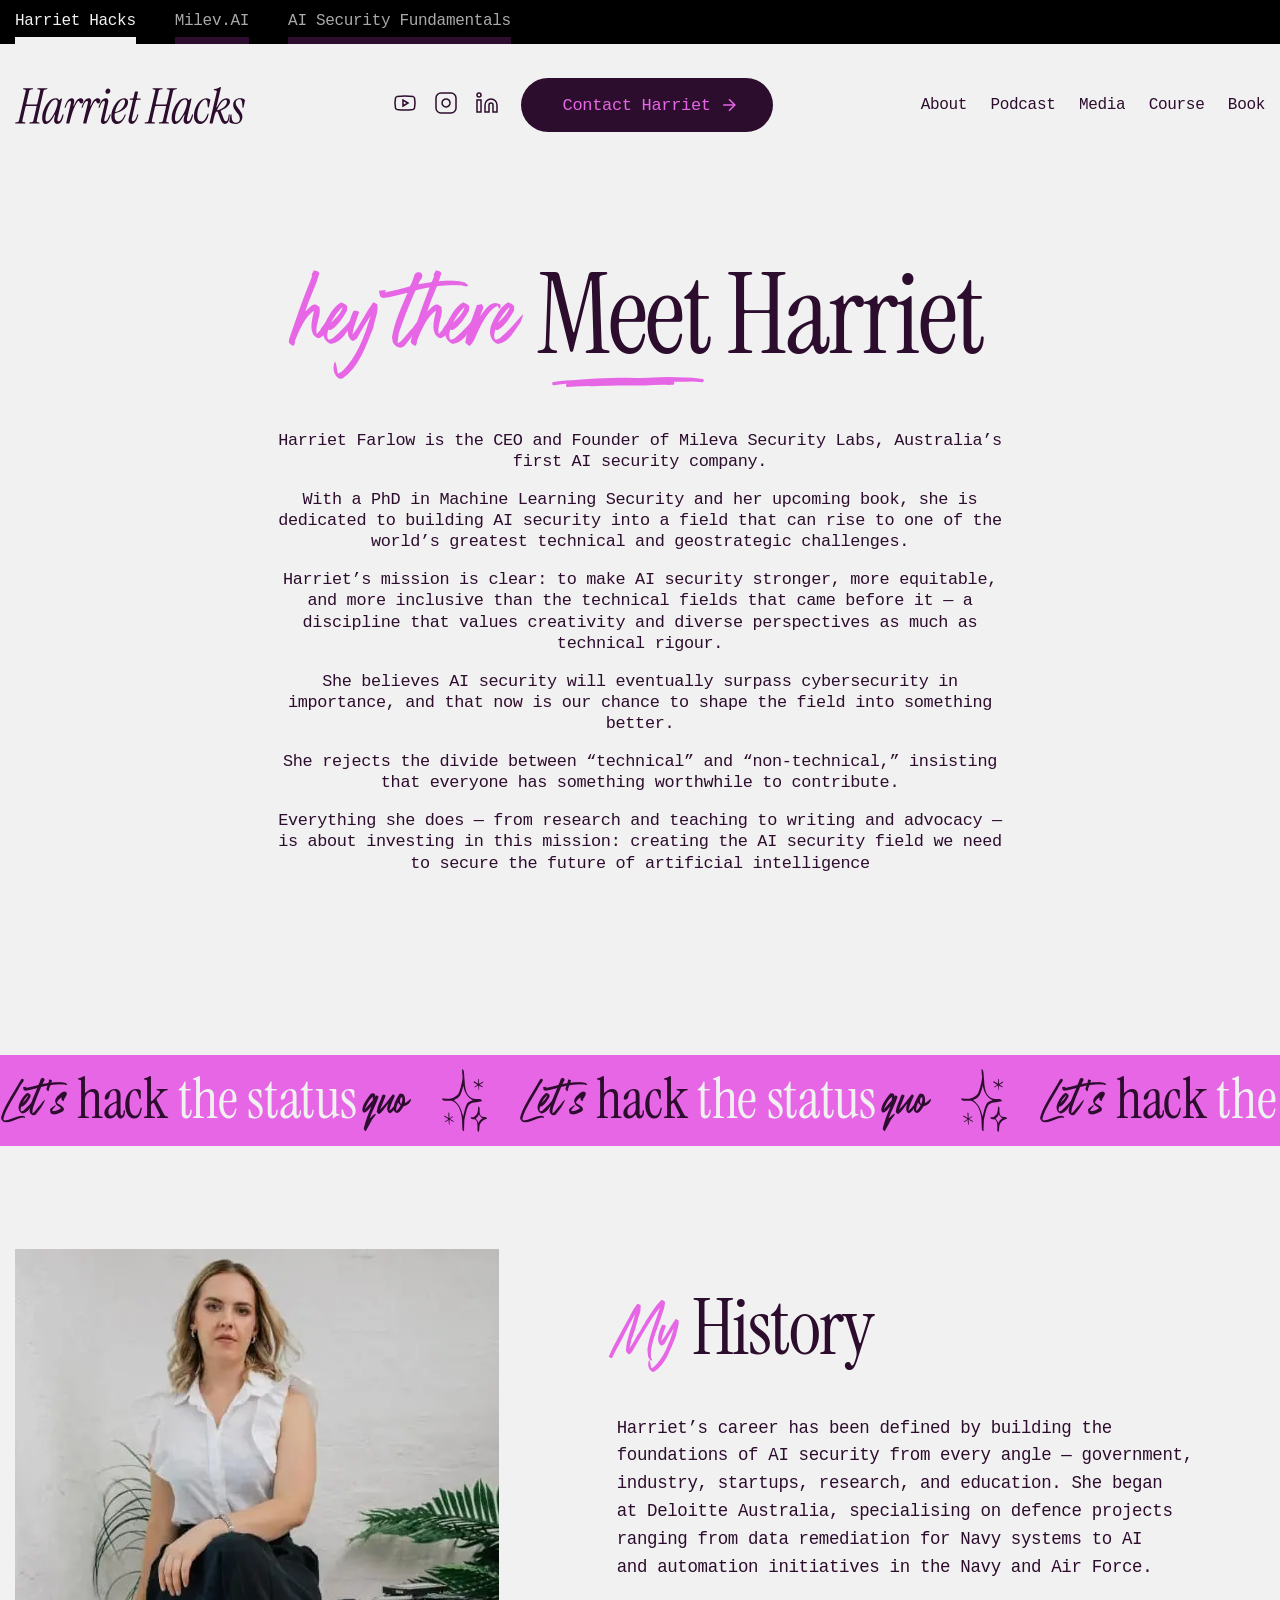
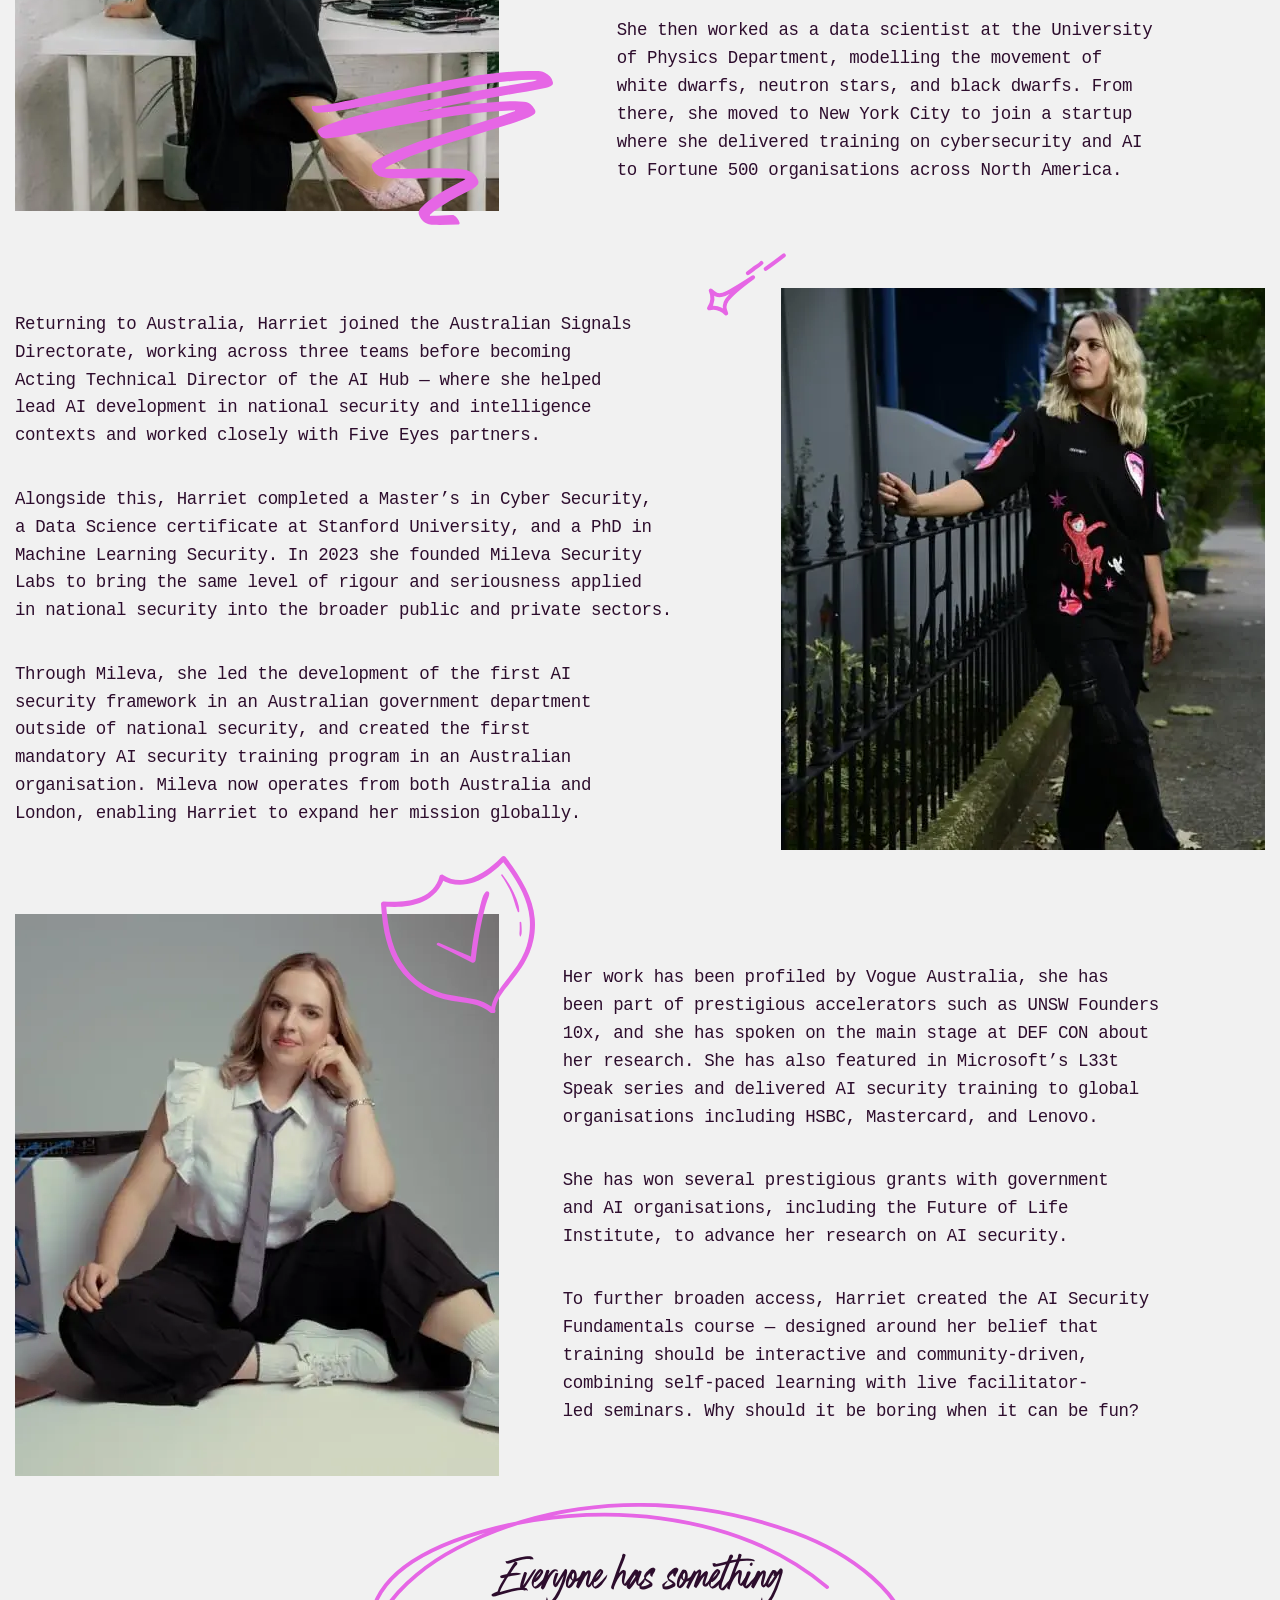
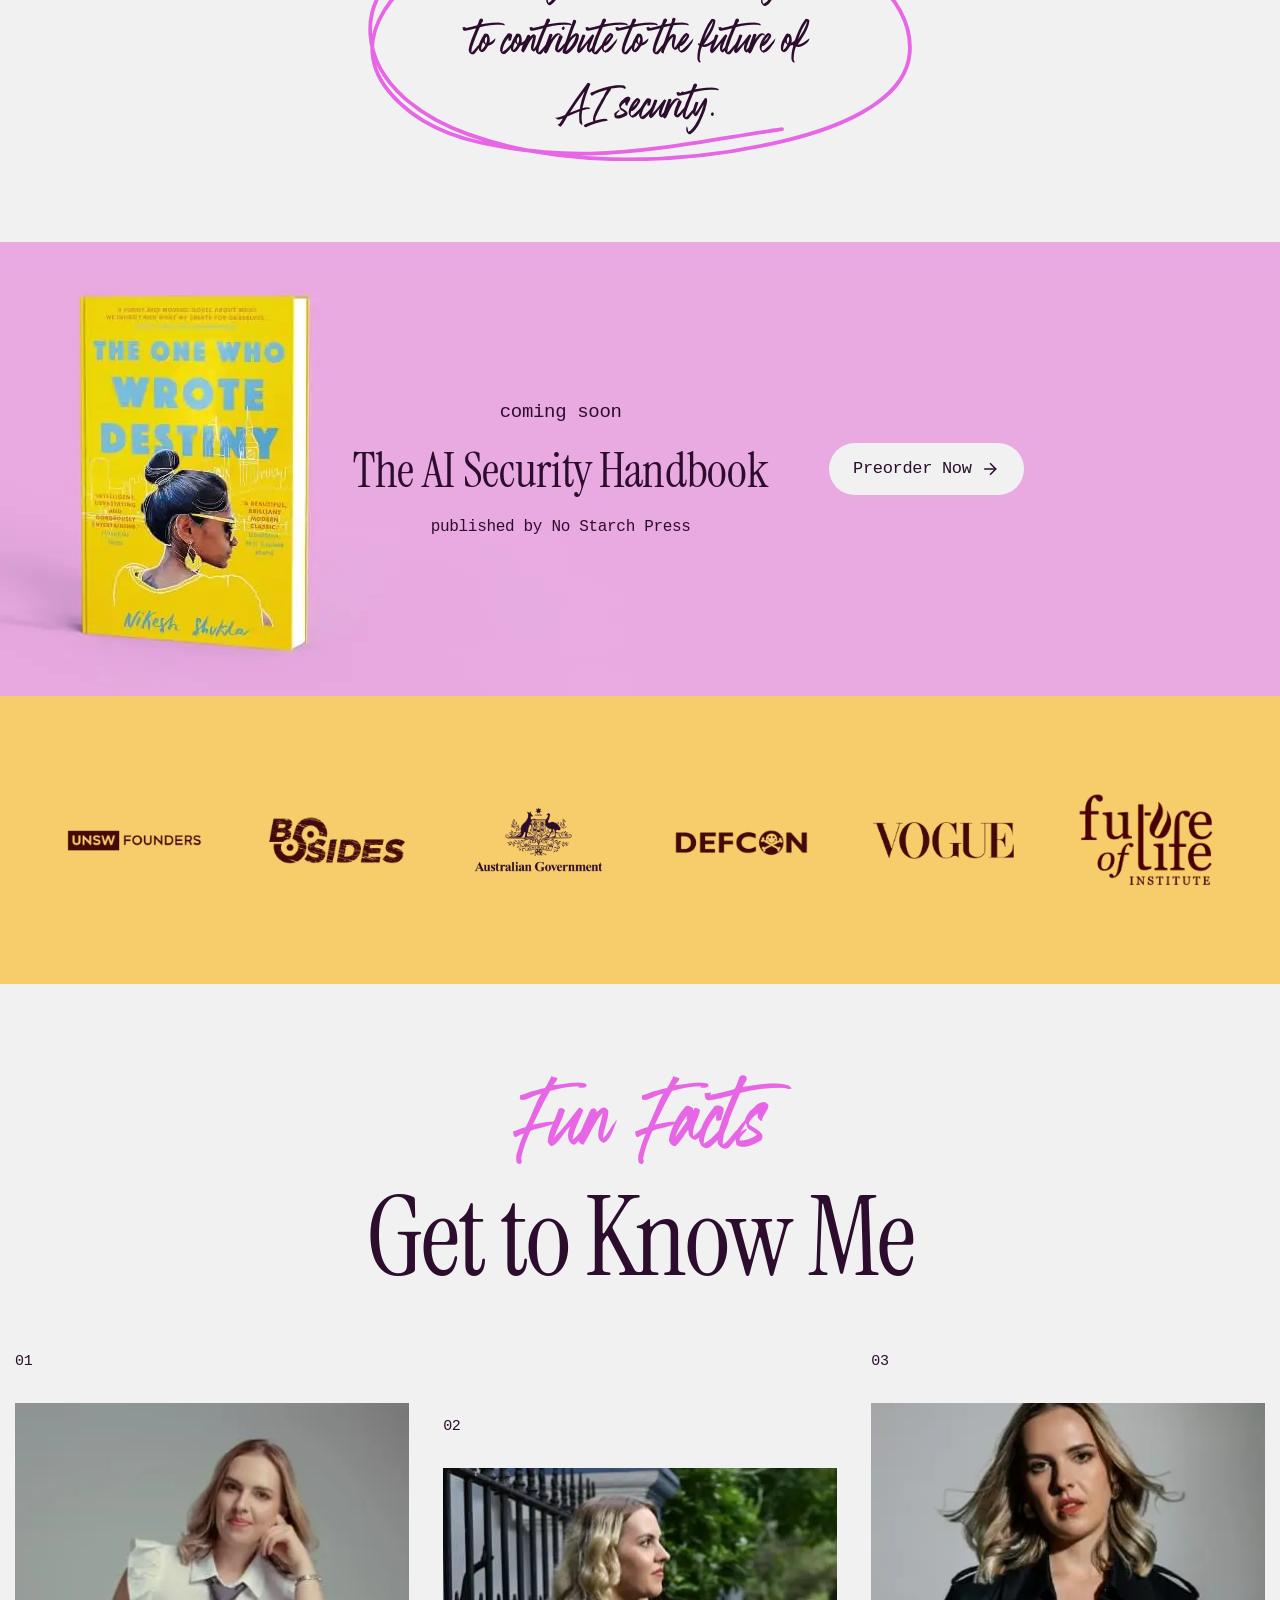
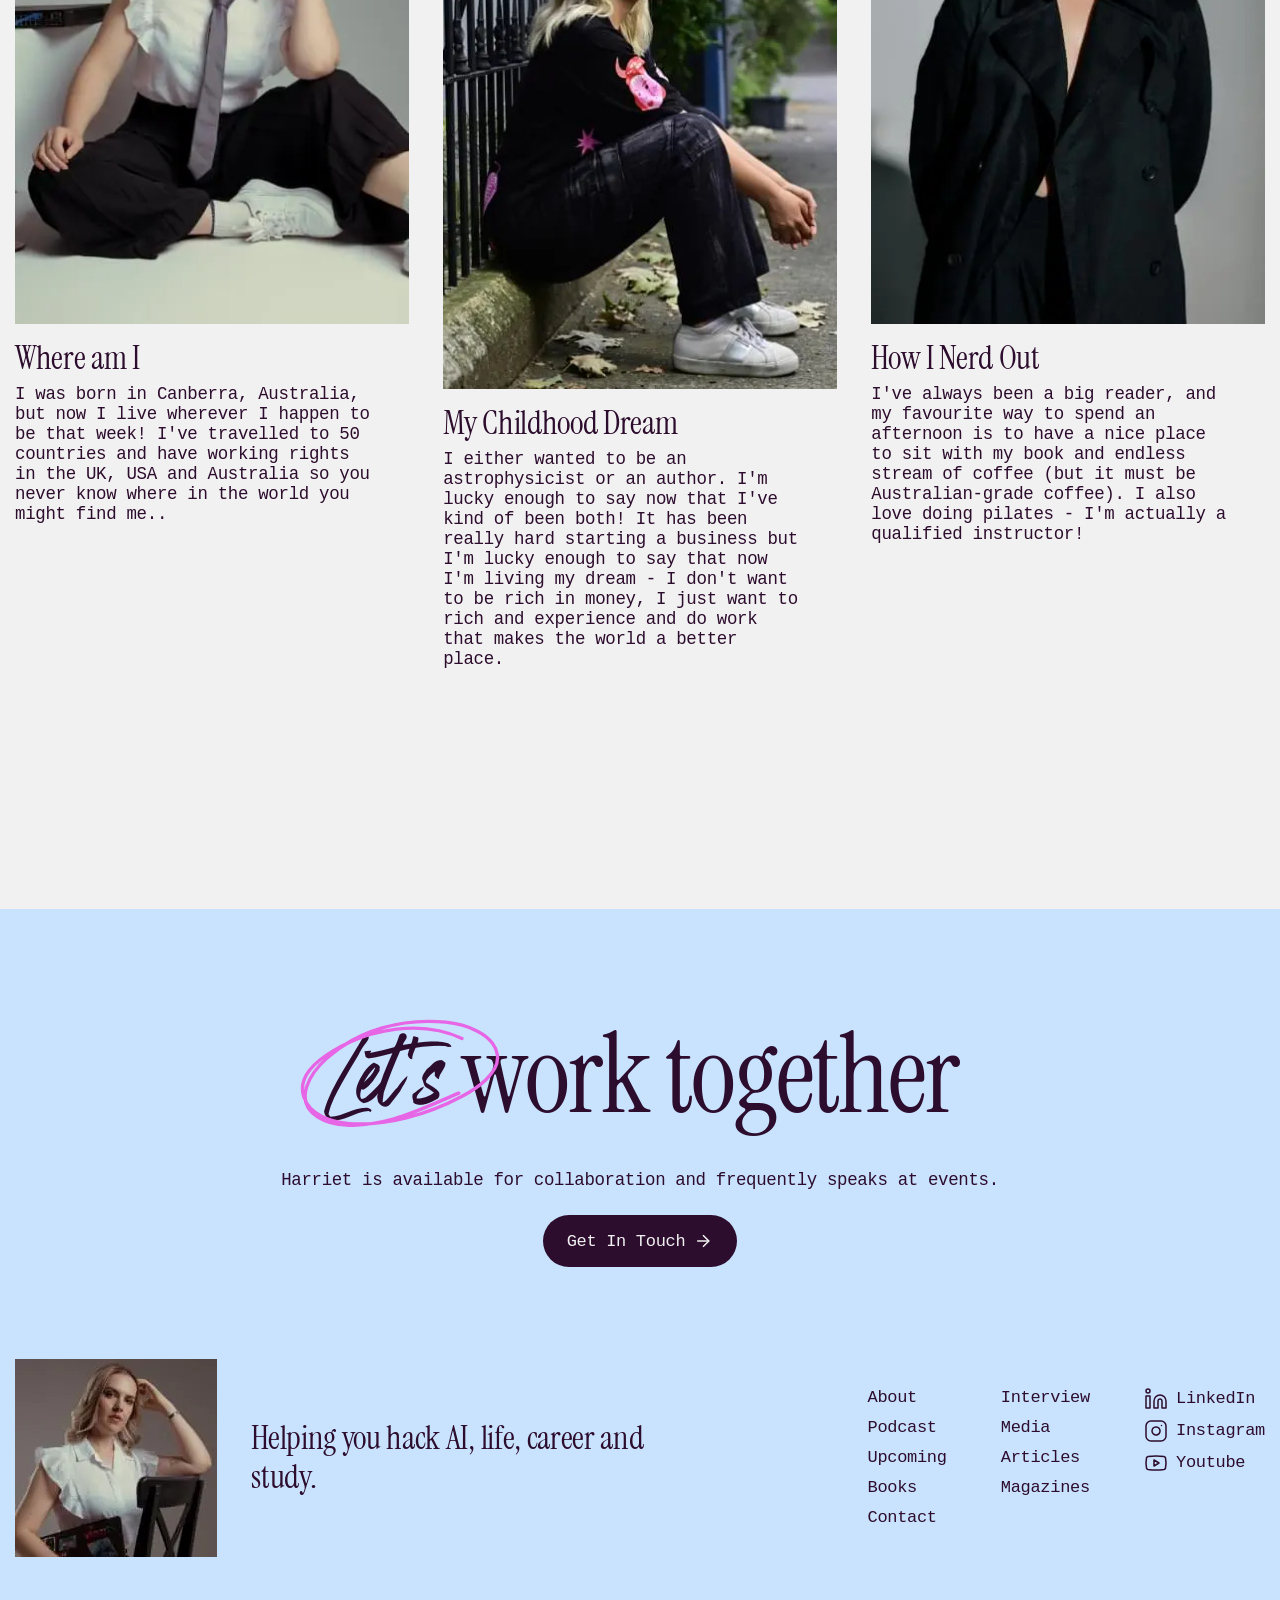
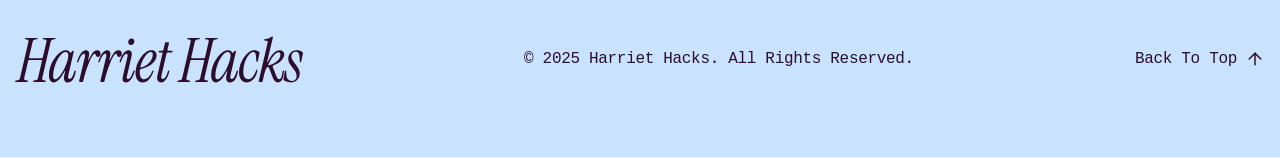
==== commit b3d7d87d: "FIxes: hero section max-width is 2300px. about section: max-width iis 2000px soon section background" ====
--- a/about.html
+++ b/about.html
@@ -10,7 +10,7 @@
 
 	<link rel="shortcut icon" href="favicon.ico">
 	<meta name="viewport" content="width=device-width, initial-scale=1.0">
-	<link rel="stylesheet" href="css/style.min.css?_v=20250928112908">
+	<link rel="stylesheet" href="css/style.min.css?_v=20251006043159">
 </head>
 
 <body>
@@ -496,7 +496,7 @@
 	</div>
 
 
-	<script src="js/app.min.js?_v=20250928112908"></script>
+	<script src="js/app.min.js?_v=20251006043159"></script>
 </body>
 
 </html>
--- a/css/style.min.css
+++ b/css/style.min.css
@@ -1 +1 @@
-@font-face{font-family:"Instrument Serif";src:url(../fonts/InstrumentSerif-Regular.woff2) format("woff2");font-weight:400;font-style:normal;display:swap}@font-face{font-family:BostonSkylineClean;src:url(../fonts/BostonSkylineClean.woff2) format("woff2");font-weight:400;font-style:normal;display:swap}@font-face{font-family:"IBM Plex Mono",monospace;src:url(../fonts/IBMPlexMono-Regular.woff2) format("woff2");font-weight:400;font-style:normal;display:swap}@font-face{font-family:"IBM Plex Mono",monospace;src:url(../fonts/IBMPlexMono-Medium.woff2) format("woff2");font-weight:500;font-style:normal;display:swap}@font-face{font-family:"IBM Plex Mono",monospace;src:url(../fonts/IBMPlexMono-SemiBold.woff2) format("woff2");font-weight:600;font-style:normal;display:swap}[class*=-ibg]{position:relative;height:100%}[class*=-ibg] img{position:absolute;width:100%;height:100%;top:0;left:0;-o-object-fit:cover;object-fit:cover}[class*=-ibg_contain] img{-o-object-fit:contain;object-fit:contain}.btn{overflow:hidden;display:-webkit-box;display:-ms-flexbox;display:flex;position:relative;-webkit-box-align:center;-ms-flex-align:center;align-items:center;-webkit-box-pack:center;-ms-flex-pack:center;justify-content:center;padding:1rem 1.5rem;gap:.5rem;font-size:1.0625rem;cursor:pointer;background-color:#2d0d2d;position:relative;color:#f1f1f1;border-radius:100px;-webkit-transition:-webkit-transform .3s ease 0s;transition:-webkit-transform .3s ease 0s;transition:transform .3s ease 0s;transition:transform .3s ease 0s,-webkit-transform .3s ease 0s}.btn::before{content:"";position:absolute;top:0;left:-100%;width:100%;height:100%;background:-webkit-gradient(linear,left top,right top,from(transparent),color-stop(rgba(255,255,255,.4)),to(transparent));background:linear-gradient(90deg,transparent,rgba(255,255,255,.4),transparent);-webkit-transition:left .5s ease;transition:left .5s ease}.btn:hover{-webkit-transform:scale(1.05);-ms-transform:scale(1.05);transform:scale(1.05);-webkit-box-shadow:0 10px 25px rgba(139,92,246,.3);box-shadow:0 10px 25px rgba(139,92,246,.3)}.btn:hover::before{left:100%}.btn svg path{stroke:#f1f1f1}.btn_accent{color:#e666e5}.btn_accent svg path{stroke:#e666e5}.btn_white{background-color:#f1f1f1;color:#2d0d2d}.btn_white svg path{stroke:#2d0d2d}.hack{display:-webkit-box;display:-ms-flexbox;display:flex;-webkit-box-align:center;-ms-flex-align:center;align-items:center;overflow:hidden;background-color:#e666e5;white-space:nowrap;font-family:"Instrument Serif",serif}@supports (font-size:clamp(2.25rem ,1.8308383234rem + 2.0958083832vw ,4rem)){.hack{font-size:clamp(2.25rem ,1.8308383234rem + 2.0958083832vw ,4rem)}}@supports not (font-size:clamp(2.25rem ,1.8308383234rem + 2.0958083832vw ,4rem)){.hack{font-size:calc(2.25rem + 1.75*(100vw - 20rem)/ 83.5)}}.hack{line-height:1.296875%;color:#2d0d2d;gap:2rem}.hack__item{display:-webkit-box;display:-ms-flexbox;display:flex;-webkit-box-align:center;-ms-flex-align:center;align-items:center;-webkit-box-pack:center;-ms-flex-pack:center;justify-content:center;gap:2rem;padding-block:.875rem}.hack__boston{font-family:BostonSkylineClean}.hack__white{color:#f1f1f1}@supports (width:clamp(2.25rem ,2.0553892216rem + 0.9730538922vw ,3.0625rem)){.hack img{width:clamp(2.25rem ,2.0553892216rem + .9730538922vw ,3.0625rem)}}@supports not (width:clamp(2.25rem ,2.0553892216rem + 0.9730538922vw ,3.0625rem)){.hack img{width:calc(2.25rem + .8125*(100vw - 20rem)/ 83.5)}}@supports (height:clamp(3.125rem ,2.870508982rem + 1.2724550898vw ,4.1875rem)){.hack img{height:clamp(3.125rem ,2.870508982rem + 1.2724550898vw ,4.1875rem)}}@supports not (height:clamp(3.125rem ,2.870508982rem + 1.2724550898vw ,4.1875rem)){.hack img{height:calc(3.125rem + 1.0625*(100vw - 20rem)/ 83.5)}}.pagination__list{display:-webkit-box;display:-ms-flexbox;display:flex;-webkit-box-align:center;-ms-flex-align:center;align-items:center;gap:.5rem}.pagination__link{font-family:"Instrument Serif",serif}@supports (font-size:clamp(1.5rem ,1.3203592814rem + 0.8982035928vw ,2.25rem)){.pagination__link{font-size:clamp(1.5rem ,1.3203592814rem + .8982035928vw ,2.25rem)}}@supports not (font-size:clamp(1.5rem ,1.3203592814rem + 0.8982035928vw ,2.25rem)){.pagination__link{font-size:calc(1.5rem + .75*(100vw - 20rem)/ 83.5)}}.pagination__link{line-height:1.19;color:#968696;text-decoration:none;-webkit-transition:color .3s ease;transition:color .3s ease}.pagination__link:hover{color:#2d0d2d;text-decoration:underline;text-underline-offset:.25rem;text-decoration-thickness:.125rem}.pagination__link_active{color:#2d0d2d}.article{display:-webkit-box;display:-ms-flexbox;display:flex;-webkit-box-orient:vertical;-webkit-box-direction:normal;-ms-flex-direction:column;flex-direction:column}@supports (margin-bottom:clamp(1.5rem ,1.2604790419rem + 1.1976047904vw ,2.5rem)){.article__img{margin-bottom:clamp(1.5rem ,1.2604790419rem + 1.1976047904vw ,2.5rem)}}@supports not (margin-bottom:clamp(1.5rem ,1.2604790419rem + 1.1976047904vw ,2.5rem)){.article__img{margin-bottom:calc(1.5rem + 1*(100vw - 20rem)/ 83.5)}}.article__img img{width:100%;height:auto;-webkit-transition:opacity .3s ease;transition:opacity .3s ease;opacity:0}.article__img img.loaded{opacity:1}.article__label{margin-bottom:.75rem;display:block;letter-spacing:-.02em;font-size:.9375rem;line-height:1.4;text-transform:uppercase}.article__title{font-family:"Instrument Serif",serif}@supports (font-size:clamp(1.5rem ,1.3203592814rem + 0.8982035928vw ,2.25rem)){.article__title{font-size:clamp(1.5rem ,1.3203592814rem + .8982035928vw ,2.25rem)}}@supports not (font-size:clamp(1.5rem ,1.3203592814rem + 0.8982035928vw ,2.25rem)){.article__title{font-size:calc(1.5rem + .75*(100vw - 20rem)/ 83.5)}}.article__title{line-height:1.3;letter-spacing:-.02em;margin-bottom:1rem}.article__link{font-weight:500;font-size:1.0625rem;line-height:1.3;text-decoration:none;-webkit-transition:color .3s ease;transition:color .3s ease;display:-webkit-box;display:-ms-flexbox;display:flex;-webkit-box-align:center;-ms-flex-align:center;align-items:center;gap:.5rem}.article__link svg{width:1.25rem;height:1.25rem}.timer{padding:1rem 1.5rem;display:-webkit-box;display:-ms-flexbox;display:flex;-webkit-box-align:center;-ms-flex-align:center;align-items:center;-webkit-box-pack:center;-ms-flex-pack:center;justify-content:center;gap:1.125rem;border:1px solid #bfbfbf;border-radius:1rem}.timer__item{display:-webkit-box;display:-ms-flexbox;display:flex;-webkit-box-orient:vertical;-webkit-box-direction:normal;-ms-flex-direction:column;flex-direction:column;-webkit-box-align:center;-ms-flex-align:center;align-items:center;-webkit-box-pack:center;-ms-flex-pack:center;justify-content:center;gap:.25rem;line-height:1;font-size:.9375rem}@supports (font-size:clamp(1.625rem ,1.5351796407rem + 0.4491017964vw ,2rem)){.timer__item span:first-child{font-size:clamp(1.625rem ,1.5351796407rem + .4491017964vw ,2rem)}}@supports not (font-size:clamp(1.625rem ,1.5351796407rem + 0.4491017964vw ,2rem)){.timer__item span:first-child{font-size:calc(1.625rem + .375*(100vw - 20rem)/ 83.5)}}.timer__item span:first-child{letter-spacing:-.01em}.headings-list{display:-webkit-box;display:-ms-flexbox;display:flex;-webkit-box-orient:vertical;-webkit-box-direction:normal;-ms-flex-direction:column;flex-direction:column}@supports (gap:clamp(1.25rem ,1.0703592814rem + 0.8982035928vw ,2rem)){.headings-list{gap:clamp(1.25rem ,1.0703592814rem + .8982035928vw ,2rem)}}@supports not (gap:clamp(1.25rem ,1.0703592814rem + 0.8982035928vw ,2rem)){.headings-list{gap:calc(1.25rem + .75*(100vw - 20rem)/ 83.5)}}.headings-list__item{display:-ms-grid;display:grid}@supports (gap:clamp(1.25rem ,1.0703592814rem + 0.8982035928vw ,2rem)){.headings-list__item{gap:clamp(1.25rem ,1.0703592814rem + .8982035928vw ,2rem)}}@supports not (gap:clamp(1.25rem ,1.0703592814rem + 0.8982035928vw ,2rem)){.headings-list__item{gap:calc(1.25rem + .75*(100vw - 20rem)/ 83.5)}}.headings-list__header{display:-webkit-box;display:-ms-flexbox;display:flex;-webkit-box-align:center;-ms-flex-align:center;align-items:center}@supports (gap:clamp(1rem ,0.880239521rem + 0.5988023952vw ,1.5rem)){.headings-list__header{gap:clamp(1rem ,.880239521rem + .5988023952vw ,1.5rem)}}@supports not (gap:clamp(1rem ,0.880239521rem + 0.5988023952vw ,1.5rem)){.headings-list__header{gap:calc(1rem + .5*(100vw - 20rem)/ 83.5)}}.headings-list__number{text-transform:uppercase}@supports (font-size:clamp(0.8125rem ,0.7825598802rem + 0.1497005988vw ,0.9375rem)){.headings-list__number{font-size:clamp(.8125rem ,.7825598802rem + .1497005988vw ,.9375rem)}}@supports not (font-size:clamp(0.8125rem ,0.7825598802rem + 0.1497005988vw ,0.9375rem)){.headings-list__number{font-size:calc(.8125rem + .125*(100vw - 20rem)/ 83.5)}}.headings-list__number{letter-spacing:-.02em;background-color:#e666e5;color:#2d0d2d}@supports (padding:clamp(0.375rem ,0.3450598802rem + 0.1497005988vw ,0.5rem)){.headings-list__number{padding:clamp(.375rem ,.3450598802rem + .1497005988vw ,.5rem)}}@supports not (padding:clamp(0.375rem ,0.3450598802rem + 0.1497005988vw ,0.5rem)){.headings-list__number{padding:calc(.375rem + .125*(100vw - 20rem)/ 83.5)}}.headings-list__number{white-space:nowrap}.headings-list__title{font-weight:600}@supports (font-size:clamp(1rem ,0.9700598802rem + 0.1497005988vw ,1.125rem)){.headings-list__title{font-size:clamp(1rem ,.9700598802rem + .1497005988vw ,1.125rem)}}@supports not (font-size:clamp(1rem ,0.9700598802rem + 0.1497005988vw ,1.125rem)){.headings-list__title{font-size:calc(1rem + .125*(100vw - 20rem)/ 83.5)}}.headings-list__title{letter-spacing:-.02em}@supports (font-size:clamp(1rem ,0.9700598802rem + 0.1497005988vw ,1.125rem)){.headings-list__text p{font-size:clamp(1rem ,.9700598802rem + .1497005988vw ,1.125rem)}}@supports not (font-size:clamp(1rem ,0.9700598802rem + 0.1497005988vw ,1.125rem)){.headings-list__text p{font-size:calc(1rem + .125*(100vw - 20rem)/ 83.5)}}.headings-list__text p{line-height:1.27;letter-spacing:-.02em}.ol{display:-webkit-box;display:-ms-flexbox;display:flex;-webkit-box-orient:vertical;-webkit-box-direction:normal;-ms-flex-direction:column;flex-direction:column}@supports (gap:clamp(1.25rem ,1.0703592814rem + 0.8982035928vw ,2rem)){.ol{gap:clamp(1.25rem ,1.0703592814rem + .8982035928vw ,2rem)}}@supports not (gap:clamp(1.25rem ,1.0703592814rem + 0.8982035928vw ,2rem)){.ol{gap:calc(1.25rem + .75*(100vw - 20rem)/ 83.5)}}.ol__item{display:-webkit-box;display:-ms-flexbox;display:flex;-webkit-box-align:start;-ms-flex-align:start;align-items:start}@supports (gap:clamp(0.75rem ,0.6901197605rem + 0.2994011976vw ,1rem)){.ol__item{gap:clamp(.75rem ,.6901197605rem + .2994011976vw ,1rem)}}@supports not (gap:clamp(0.75rem ,0.6901197605rem + 0.2994011976vw ,1rem)){.ol__item{gap:calc(.75rem + .25*(100vw - 20rem)/ 83.5)}}@supports (width:clamp(1.25rem ,1.1901197605rem + 0.2994011976vw ,1.5rem)){.ol__number{width:clamp(1.25rem ,1.1901197605rem + .2994011976vw ,1.5rem)}}@supports not (width:clamp(1.25rem ,1.1901197605rem + 0.2994011976vw ,1.5rem)){.ol__number{width:calc(1.25rem + .25*(100vw - 20rem)/ 83.5)}}@supports (height:clamp(1.25rem ,1.1901197605rem + 0.2994011976vw ,1.5rem)){.ol__number{height:clamp(1.25rem ,1.1901197605rem + .2994011976vw ,1.5rem)}}@supports not (height:clamp(1.25rem ,1.1901197605rem + 0.2994011976vw ,1.5rem)){.ol__number{height:calc(1.25rem + .25*(100vw - 20rem)/ 83.5)}}.ol__number{display:-webkit-box;display:-ms-flexbox;display:flex;-webkit-box-align:center;-ms-flex-align:center;align-items:center;-webkit-box-pack:center;-ms-flex-pack:center;justify-content:center;-ms-flex-negative:0;flex-shrink:0}@supports (font-size:clamp(0.875rem ,0.8151197605rem + 0.2994011976vw ,1.125rem)){.ol__number{font-size:clamp(.875rem ,.8151197605rem + .2994011976vw ,1.125rem)}}@supports not (font-size:clamp(0.875rem ,0.8151197605rem + 0.2994011976vw ,1.125rem)){.ol__number{font-size:calc(.875rem + .25*(100vw - 20rem)/ 83.5)}}.ol__number{letter-spacing:-.02em;background-color:#2d0d2d;color:#f1f1f1;border-radius:50%}@supports (font-size:clamp(1rem ,0.9700598802rem + 0.1497005988vw ,1.125rem)){.ol__text p{font-size:clamp(1rem ,.9700598802rem + .1497005988vw ,1.125rem)}}@supports not (font-size:clamp(1rem ,0.9700598802rem + 0.1497005988vw ,1.125rem)){.ol__text p{font-size:calc(1rem + .125*(100vw - 20rem)/ 83.5)}}.ol__text p{line-height:1.27;letter-spacing:-.02em}.header{color:#f1f1f1;font-weight:500}.header__top{background-color:#000}.header__container{display:-webkit-box;display:-ms-flexbox;display:flex;-webkit-box-align:center;-ms-flex-align:center;align-items:center;-webkit-box-pack:justify;-ms-flex-pack:justify;justify-content:space-between;gap:.625rem}.header__top-list{padding-top:.75rem;display:-webkit-box;display:-ms-flexbox;display:flex;-webkit-box-align:center;-ms-flex-align:center;align-items:center}@supports (gap:clamp(1.5rem ,1.1856287425rem + 1.5718562874vw ,2.8125rem)){.header__top-list{gap:clamp(1.5rem ,1.1856287425rem + 1.5718562874vw ,2.8125rem)}}@supports not (gap:clamp(1.5rem ,1.1856287425rem + 1.5718562874vw ,2.8125rem)){.header__top-list{gap:calc(1.5rem + 1.3125*(100vw - 20rem)/ 83.5)}}.header__top-list{font-size:1rem}.header__top-item{height:100%;display:-webkit-box;display:-ms-flexbox;display:flex;-webkit-box-align:center;-ms-flex-align:center;align-items:center}.header__top-link{height:100%;padding-bottom:.875rem;display:block;position:relative;color:rgba(241,241,241,.7)}.header__top-link::before{content:"";position:absolute;bottom:0;left:0;width:100%;height:.4375rem;background-color:#2d0d2d;-webkit-transition:background .3s ease 0s;transition:background .3s ease 0s}.header__top-link_active{color:#f1f1f1}.header__top-link_active::before{background-color:#f1f1f1}.header__main{color:#2d0d2d}@supports (padding-block:clamp(1.25rem ,0.9505988024rem + 1.497005988vw ,2.5rem)){.header_padding .header__main{padding-block:clamp(1.25rem ,.9505988024rem + 1.497005988vw ,2.5rem)}}@supports not (padding-block:clamp(1.25rem ,0.9505988024rem + 1.497005988vw ,2.5rem)){.header_padding .header__main{padding-block:calc(1.25rem + 1.25*(100vw - 20rem)/ 83.5)}}.header__logo{-webkit-transition:scale .3s ease 0s;transition:scale .3s ease 0s;will-change:scale}.header__logo:hover{scale:1.05}.header__logo img{width:100%;height:auto}@supports (max-width:clamp(12.5rem ,11.871257485rem + 3.1437125749vw ,15.125rem)){.header__logo img{max-width:clamp(12.5rem ,11.871257485rem + 3.1437125749vw ,15.125rem)}}@supports not (max-width:clamp(12.5rem ,11.871257485rem + 3.1437125749vw ,15.125rem)){.header__logo img{max-width:calc(12.5rem + 2.625*(100vw - 20rem)/ 83.5)}}.header__nav-list{display:-webkit-box;display:-ms-flexbox;display:flex;-webkit-box-align:center;-ms-flex-align:center;align-items:center}@supports (gap:clamp(1.25rem ,0.3928930158rem + 1.3392558202vw ,2rem)){.header__nav-list{gap:clamp(1.25rem ,.3928930158rem + 1.3392558202vw ,2rem)}}@supports not (gap:clamp(1.25rem ,0.3928930158rem + 1.3392558202vw ,2rem)){.header__nav-list{gap:calc(1.25rem + .75*(100vw - 63.99875rem)/ 56.00125)}}.header__nav-link{-webkit-transition:all .3s ease 0s;transition:all .3s ease 0s;padding-bottom:.375rem;position:relative}.header__nav-link::before{content:"";position:absolute;bottom:0;left:50%;width:0;-webkit-transform:translateX(-50%);-ms-transform:translateX(-50%);transform:translateX(-50%);height:.125rem;background-color:#2d0d2d;-webkit-transition:all .3s ease 0s;transition:all .3s ease 0s}.header__actions{display:-webkit-box;display:-ms-flexbox;display:flex;-webkit-box-align:center;-ms-flex-align:center;align-items:center}@supports (gap:clamp(1rem ,0.880239521rem + 0.5988023952vw ,1.5rem)){.header__actions{gap:clamp(1rem ,.880239521rem + .5988023952vw ,1.5rem)}}@supports not (gap:clamp(1rem ,0.880239521rem + 0.5988023952vw ,1.5rem)){.header__actions{gap:calc(1rem + .5*(100vw - 20rem)/ 83.5)}}.header__socials{display:-webkit-box;display:-ms-flexbox;display:flex;-webkit-box-align:center;-ms-flex-align:center;align-items:center}@supports (gap:clamp(0.875rem ,0.1607441798rem + 1.1160465168vw ,1.5rem)){.header__socials{gap:clamp(.875rem ,.1607441798rem + 1.1160465168vw ,1.5rem)}}@supports not (gap:clamp(0.875rem ,0.1607441798rem + 1.1160465168vw ,1.5rem)){.header__socials{gap:calc(.875rem + .625*(100vw - 63.99875rem)/ 56.00125)}}.header__contact-btn{padding-left:2.625rem;padding-right:2.125rem;padding-block:1.0625rem}.header__mobile{display:none}.header__mobile-title{padding-top:.75rem;font-size:1.5rem;font-weight:600;color:#f1f1f1;padding-bottom:1.375rem;border-bottom:1px solid hsla(0,0%,100%,.1);width:100%;text-align:center}.icon-menu{display:none}@supports (padding-top:clamp(3.125rem ,2.0770958084rem + 5.2395209581vw ,7.5rem)){.footer{padding-top:clamp(3.125rem ,2.0770958084rem + 5.2395209581vw ,7.5rem)}}@supports not (padding-top:clamp(3.125rem ,2.0770958084rem + 5.2395209581vw ,7.5rem)){.footer{padding-top:calc(3.125rem + 4.375*(100vw - 20rem)/ 83.5)}}.footer{background-color:#c9e3ff;padding-bottom:3.125rem}@supports (margin-bottom:clamp(1.25rem ,-0.247005988rem + 7.4850299401vw ,7.5rem)){.footer__top{margin-bottom:clamp(1.25rem ,-.247005988rem + 7.4850299401vw ,7.5rem)}}@supports not (margin-bottom:clamp(1.25rem ,-0.247005988rem + 7.4850299401vw ,7.5rem)){.footer__top{margin-bottom:calc(1.25rem + 6.25*(100vw - 20rem)/ 83.5)}}.footer__top{display:-webkit-box;display:-ms-flexbox;display:flex;-webkit-box-orient:vertical;-webkit-box-direction:normal;-ms-flex-direction:column;flex-direction:column;-webkit-box-align:center;-ms-flex-align:center;align-items:center;text-align:center;-webkit-box-pack:center;-ms-flex-pack:center;justify-content:center;gap:1.5rem}@supports (font-size:clamp(3.75rem ,2.7020958084rem + 5.2395209581vw ,8.125rem)){.footer__title{font-size:clamp(3.75rem ,2.7020958084rem + 5.2395209581vw ,8.125rem)}}@supports not (font-size:clamp(3.75rem ,2.7020958084rem + 5.2395209581vw ,8.125rem)){.footer__title{font-size:calc(3.75rem + 4.375*(100vw - 20rem)/ 83.5)}}.footer__title{font-family:"Instrument Serif",serif;line-height:1.2;letter-spacing:-.02em}.footer__title span{font-family:BostonSkylineClean;position:relative}.footer__title span::after{content:"";position:absolute}@supports (width:clamp(6.25rem ,3.8547904192rem + 11.9760479042vw ,16.25rem)){.footer__title span::after{width:clamp(6.25rem ,3.8547904192rem + 11.9760479042vw ,16.25rem)}}@supports not (width:clamp(6.25rem ,3.8547904192rem + 11.9760479042vw ,16.25rem)){.footer__title span::after{width:calc(6.25rem + 10*(100vw - 20rem)/ 83.5)}}@supports (height:clamp(4.6875rem ,3.564745509rem + 5.6137724551vw ,9.375rem)){.footer__title span::after{height:clamp(4.6875rem ,3.564745509rem + 5.6137724551vw ,9.375rem)}}@supports not (height:clamp(4.6875rem ,3.564745509rem + 5.6137724551vw ,9.375rem)){.footer__title span::after{height:calc(4.6875rem + 4.6875*(100vw - 20rem)/ 83.5)}}.footer__title span::after{z-index:5;top:0;left:-25%;background:url(../img/icons/lines-vector.svg) center/100% no-repeat}@supports (font-size:clamp(1rem ,0.9700598802rem + 0.1497005988vw ,1.125rem)){.footer__desc{font-size:clamp(1rem ,.9700598802rem + .1497005988vw ,1.125rem)}}@supports not (font-size:clamp(1rem ,0.9700598802rem + 0.1497005988vw ,1.125rem)){.footer__desc{font-size:calc(1rem + .125*(100vw - 20rem)/ 83.5)}}.footer__desc{line-height:1.27;letter-spacing:-.02em}.footer__row{display:-webkit-box;display:-ms-flexbox;display:flex;-webkit-box-align:center;-ms-flex-align:center;align-items:center;-webkit-box-pack:justify;-ms-flex-pack:justify;justify-content:space-between;gap:1.25rem}@supports (margin-bottom:clamp(2.5rem ,2.2005988024rem + 1.497005988vw ,3.75rem)){.footer__row{margin-bottom:clamp(2.5rem ,2.2005988024rem + 1.497005988vw ,3.75rem)}}@supports not (margin-bottom:clamp(2.5rem ,2.2005988024rem + 1.497005988vw ,3.75rem)){.footer__row{margin-bottom:calc(2.5rem + 1.25*(100vw - 20rem)/ 83.5)}}.footer__left{display:-webkit-box;display:-ms-flexbox;display:flex;-webkit-box-align:center;-ms-flex-align:center;align-items:center}@supports (gap:clamp(1.25rem ,0.9505988024rem + 1.497005988vw ,2.5rem)){.footer__left{gap:clamp(1.25rem ,.9505988024rem + 1.497005988vw ,2.5rem)}}@supports not (gap:clamp(1.25rem ,0.9505988024rem + 1.497005988vw ,2.5rem)){.footer__left{gap:calc(1.25rem + 1.25*(100vw - 20rem)/ 83.5)}}@supports (font-size:clamp(1.5rem ,1.3203592814rem + 0.8982035928vw ,2.25rem)){.footer__heading{font-size:clamp(1.5rem ,1.3203592814rem + .8982035928vw ,2.25rem)}}@supports not (font-size:clamp(1.5rem ,1.3203592814rem + 0.8982035928vw ,2.25rem)){.footer__heading{font-size:calc(1.5rem + .75*(100vw - 20rem)/ 83.5)}}.footer__heading{line-height:1.19;letter-spacing:-.01em;font-family:"Instrument Serif",serif;max-width:26.25rem}.footer__nav{display:-webkit-box;display:-ms-flexbox;display:flex;-webkit-box-align:start;-ms-flex-align:start;align-items:start}@supports (gap:clamp(2.5rem ,-1.0712791009rem + 5.5802325841vw ,5.625rem)){.footer__nav{gap:clamp(2.5rem ,-1.0712791009rem + 5.5802325841vw ,5.625rem)}}@supports not (gap:clamp(2.5rem ,-1.0712791009rem + 5.5802325841vw ,5.625rem)){.footer__nav{gap:calc(2.5rem + 3.125*(100vw - 63.99875rem)/ 56.00125)}}.footer__nav{-ms-flex-wrap:wrap;flex-wrap:wrap}.footer__list{display:-webkit-box;display:-ms-flexbox;display:flex;-webkit-box-orient:vertical;-webkit-box-direction:normal;-ms-flex-direction:column;flex-direction:column;gap:.5rem}.footer__list-link{font-size:1.0625rem;display:-webkit-box;display:-ms-flexbox;display:flex;-webkit-box-align:center;-ms-flex-align:center;align-items:center;gap:.5rem;line-height:1.29;-webkit-transition:color .3s ease;transition:color .3s ease}.footer__list-link:hover{color:#e666e5}.footer__list-link:hover svg path{-webkit-transition:stroke .3s ease;transition:stroke .3s ease;stroke:#e666e5}.footer__copy{display:-webkit-box;display:-ms-flexbox;display:flex;-webkit-box-align:center;-ms-flex-align:center;align-items:center;gap:1.25rem;-webkit-box-pack:justify;-ms-flex-pack:justify;justify-content:space-between}.footer__logo{-webkit-transition:scale .3s ease 0s;transition:scale .3s ease 0s;will-change:scale}.footer__logo:hover{scale:1.05}.footer__back-to-top{display:-webkit-box;display:-ms-flexbox;display:flex;-webkit-box-align:center;-ms-flex-align:center;align-items:center;gap:.5rem;line-height:1.29;-webkit-transition:color .3s ease;transition:color .3s ease}.footer__back-to-top:hover{color:#e666e5}.footer__back-to-top:hover svg path{-webkit-transition:stroke .3s ease;transition:stroke .3s ease;stroke:#e666e5}.hero{display:-webkit-box;display:-ms-flexbox;display:flex;-webkit-box-align:center;-ms-flex-align:center;align-items:center}.hero__container{width:100%}.hero__images{max-width:51.625rem;position:relative;width:100%;height:100%}.hero__img{width:100%;height:auto}.hero__img--first{max-width:41.0625rem}@supports (max-width:clamp(26.5625rem ,-5.9989035088rem + 50.8771929825vw ,41.0625rem)){.hero__img--first{max-width:clamp(26.5625rem ,-5.9989035088rem + 50.8771929825vw ,41.0625rem)}}@supports not (max-width:clamp(26.5625rem ,-5.9989035088rem + 50.8771929825vw ,41.0625rem)){.hero__img--first{max-width:calc(26.5625rem + 14.5*(100vw - 64rem)/ 28.5)}}.hero__img--second{max-width:31.25rem;position:relative;z-index:1;margin-top:-36.875rem;margin-left:20.1875rem}.hero__content{max-width:36.5rem}@supports (margin-right:clamp(8.875rem ,-58.0892857143rem + 71.4285714286vw ,27.625rem)){.hero__content{margin-right:clamp(8.875rem ,-58.0892857143rem + 71.4285714286vw ,27.625rem)}}@supports not (margin-right:clamp(8.875rem ,-58.0892857143rem + 71.4285714286vw ,27.625rem)){.hero__content{margin-right:calc(8.875rem + 18.75*(100vw - 93.75rem)/ 26.25)}}.hero__content{padding-block:6.5rem;width:100%;display:-webkit-box;display:-ms-flexbox;display:flex;-webkit-box-orient:vertical;-webkit-box-direction:normal;-ms-flex-direction:column;flex-direction:column;-webkit-box-align:center;-ms-flex-align:center;align-items:center;text-wrap:balance;margin-left:auto}@supports (max-width:clamp(30.625rem ,23.9107142857rem + 10.4910714286vw ,36.5rem)){.hero__content{max-width:clamp(30.625rem ,23.9107142857rem + 10.4910714286vw ,36.5rem)}}@supports not (max-width:clamp(30.625rem ,23.9107142857rem + 10.4910714286vw ,36.5rem)){.hero__content{max-width:calc(30.625rem + 5.875*(100vw - 64rem)/ 56)}}@supports (padding-block:clamp(1.25rem ,-0.0074850299rem + 6.2874251497vw ,6.5rem)){.hero__content{padding-block:clamp(1.25rem ,-.0074850299rem + 6.2874251497vw ,6.5rem)}}@supports not (padding-block:clamp(1.25rem ,-0.0074850299rem + 6.2874251497vw ,6.5rem)){.hero__content{padding-block:calc(1.25rem + 5.25*(100vw - 20rem)/ 83.5)}}@supports (gap:clamp(1.25rem ,0.8308383234rem + 2.0958083832vw ,3rem)){.hero__content{gap:clamp(1.25rem ,.8308383234rem + 2.0958083832vw ,3rem)}}@supports not (gap:clamp(1.25rem ,0.8308383234rem + 2.0958083832vw ,3rem)){.hero__content{gap:calc(1.25rem + 1.75*(100vw - 20rem)/ 83.5)}}.hero__title{font-family:"Instrument Serif",serif}@supports (font-size:clamp(5.625rem ,2.7678571429rem + 4.4642857143vw ,8.125rem)){.hero__title{font-size:clamp(5.625rem ,2.7678571429rem + 4.4642857143vw ,8.125rem)}}@supports not (font-size:clamp(5.625rem ,2.7678571429rem + 4.4642857143vw ,8.125rem)){.hero__title{font-size:calc(5.625rem + 2.5*(100vw - 64rem)/ 56)}}.hero__title{line-height:1em;letter-spacing:-.02em;margin:0;text-align:center}.hero__title span{position:relative;font-family:BostonSkylineClean}.hero__title span::before{content:"";width:250px;height:250px;position:absolute;top:46%;left:50%;-webkit-transform:translate(-50%,-50%);-ms-transform:translate(-50%,-50%);transform:translate(-50%,-50%);background:url(../img/icons/lines.svg) center no-repeat}.hero__description{text-align:center;font-size:1.125rem;line-height:1.27;letter-spacing:-.02em;max-width:31.875rem}.hero__btn{max-width:13.9375rem;width:100%;margin-inline:auto}.no-webp .soon{background-image:url(../img/soon/soon-bg.jpg)}.soon{background-repeat:no-repeat;background-size:100vw auto;background-position:center;background-color:#e8a9e0}.no-webp .soon_about{background-image:url(../img/soon/soon-bg-about.jpg)}.soon__container{margin-bottom:8.375rem;width:100%}.soon__content{display:-webkit-box;display:-ms-flexbox;display:flex;-webkit-box-align:center;-ms-flex-align:center;align-items:center;text-align:center;-webkit-box-pack:center;-ms-flex-pack:center;justify-content:center}@supports (gap:clamp(0.875rem ,-0.0980538922rem + 4.8652694611vw ,4.9375rem)){.soon__content{gap:clamp(.875rem ,-.0980538922rem + 4.8652694611vw ,4.9375rem)}}@supports not (gap:clamp(0.875rem ,-0.0980538922rem + 4.8652694611vw ,4.9375rem)){.soon__content{gap:calc(.875rem + 4.0625*(100vw - 20rem)/ 83.5)}}.soon__content{min-height:28.375rem;width:100%}.soon__text{display:-webkit-box;display:-ms-flexbox;display:flex;-webkit-box-orient:vertical;-webkit-box-direction:normal;-ms-flex-direction:column;flex-direction:column;gap:1rem;-webkit-box-align:center;-ms-flex-align:center;align-items:center}@supports (margin-left:clamp(0.0000000625rem ,-6.2497286332rem + 13.0206071943vw ,9.375rem)){.soon__text{margin-left:clamp(.0000000625rem ,-6.2497286332rem + 13.0206071943vw ,9.375rem)}}@supports not (margin-left:clamp(0.0000000625rem ,-6.2497286332rem + 13.0206071943vw ,9.375rem)){.soon__text{margin-left:calc(.0000000625rem + 9.3749999375*(100vw - 47.99875rem)/ 72.00125)}}.soon__label{font-size:1.1875rem}.soon__title-wrapper{display:-webkit-box;display:-ms-flexbox;display:flex;-webkit-box-align:center;-ms-flex-align:center;align-items:center;gap:1rem}.soon__title{font-family:"Instrument Serif",serif;font-size:3rem}.soon__btn{height:-webkit-fit-content;height:-moz-fit-content;height:fit-content}.about{position:relative}@supports (padding-block:clamp(5rem ,4.3113772455rem + 3.4431137725vw ,7.875rem)){.about{padding-block:clamp(5rem ,4.3113772455rem + 3.4431137725vw ,7.875rem)}}@supports not (padding-block:clamp(5rem ,4.3113772455rem + 3.4431137725vw ,7.875rem)){.about{padding-block:calc(5rem + 2.875*(100vw - 20rem)/ 83.5)}}.about__img{position:absolute}@supports (top:clamp(12.5rem ,10.9730538922rem + 7.6347305389vw ,18.875rem)){.about__img--first{top:clamp(12.5rem ,10.9730538922rem + 7.6347305389vw ,18.875rem)}}@supports not (top:clamp(12.5rem ,10.9730538922rem + 7.6347305389vw ,18.875rem)){.about__img--first{top:calc(12.5rem + 6.375*(100vw - 20rem)/ 83.5)}}.about__img--first{left:0}@supports (width:clamp(18.75rem ,17.252994012rem + 7.4850299401vw ,25rem)){.about__img--first{width:clamp(18.75rem ,17.252994012rem + 7.4850299401vw ,25rem)}}@supports not (width:clamp(18.75rem ,17.252994012rem + 7.4850299401vw ,25rem)){.about__img--first{width:calc(18.75rem + 6.25*(100vw - 20rem)/ 83.5)}}.about__img--first::after{content:"";position:absolute;left:0;bottom:-.625rem;width:100%;height:100%;background:url(../img/about/about-mask.svg) bottom left/auto no-repeat}.about__img--second{position:absolute}@supports (top:clamp(-2.625rem ,-0.9206586826rem + -1.6467065868vw ,-1.25rem)){.about__img--second{top:clamp(-2.625rem ,-.9206586826rem + -1.6467065868vw ,-1.25rem)}}@supports not (top:clamp(-2.625rem ,-0.9206586826rem + -1.6467065868vw ,-1.25rem)){.about__img--second{top:calc(-1.25rem + -1.375*(100vw - 20rem)/ 83.5)}}.about__img--second{right:0}@supports (width:clamp(12.5rem ,11.002994012rem + 7.4850299401vw ,18.75rem)){.about__img--second{width:clamp(12.5rem ,11.002994012rem + 7.4850299401vw ,18.75rem)}}@supports not (width:clamp(12.5rem ,11.002994012rem + 7.4850299401vw ,18.75rem)){.about__img--second{width:calc(12.5rem + 6.25*(100vw - 20rem)/ 83.5)}}.about__container{position:relative;display:-webkit-box;display:-ms-flexbox;display:flex;-webkit-box-orient:vertical;-webkit-box-direction:normal;-ms-flex-direction:column;flex-direction:column;-webkit-box-align:center;-ms-flex-align:center;align-items:center}.about__content{display:-webkit-box;display:-ms-flexbox;display:flex;-webkit-box-orient:vertical;-webkit-box-direction:normal;-ms-flex-direction:column;flex-direction:column;-webkit-box-align:center;-ms-flex-align:center;align-items:center}@supports (gap:clamp(2rem ,1.7604790419rem + 1.1976047904vw ,3rem)){.about__content{gap:clamp(2rem ,1.7604790419rem + 1.1976047904vw ,3rem)}}@supports not (gap:clamp(2rem ,1.7604790419rem + 1.1976047904vw ,3rem)){.about__content{gap:calc(2rem + 1*(100vw - 20rem)/ 83.5)}}.about__content{text-align:center}@supports (max-width:clamp(37.5rem ,33.2784431138rem + 21.1077844311vw ,55.125rem)){.about__content{max-width:clamp(37.5rem ,33.2784431138rem + 21.1077844311vw ,55.125rem)}}@supports not (max-width:clamp(37.5rem ,33.2784431138rem + 21.1077844311vw ,55.125rem)){.about__content{max-width:calc(37.5rem + 17.625*(100vw - 20rem)/ 83.5)}}.about__content{position:relative;z-index:5}.about__quote{display:-webkit-box;display:-ms-flexbox;display:flex;-webkit-box-orient:vertical;-webkit-box-direction:normal;-ms-flex-direction:column;flex-direction:column;-webkit-box-align:center;-ms-flex-align:center;align-items:center}@supports (gap:clamp(0.75rem ,0.6901197605rem + 0.2994011976vw ,1rem)){.about__quote{gap:clamp(.75rem ,.6901197605rem + .2994011976vw ,1rem)}}@supports not (gap:clamp(0.75rem ,0.6901197605rem + 0.2994011976vw ,1rem)){.about__quote{gap:calc(.75rem + .25*(100vw - 20rem)/ 83.5)}}@supports (width:clamp(3.75rem ,3.4505988024rem + 1.497005988vw ,5rem)){.about__quote img{width:clamp(3.75rem ,3.4505988024rem + 1.497005988vw ,5rem)}}@supports not (width:clamp(3.75rem ,3.4505988024rem + 1.497005988vw ,5rem)){.about__quote img{width:calc(3.75rem + 1.25*(100vw - 20rem)/ 83.5)}}@supports (height:clamp(3.75rem ,3.4505988024rem + 1.497005988vw ,5rem)){.about__quote img{height:clamp(3.75rem ,3.4505988024rem + 1.497005988vw ,5rem)}}@supports not (height:clamp(3.75rem ,3.4505988024rem + 1.497005988vw ,5rem)){.about__quote img{height:calc(3.75rem + 1.25*(100vw - 20rem)/ 83.5)}}.about__quote-text{font-family:"Instrument Serif",serif;font-weight:400}@supports (font-size:clamp(3rem ,2.371257485rem + 3.1437125749vw ,5.625rem)){.about__quote-text{font-size:clamp(3rem ,2.371257485rem + 3.1437125749vw ,5.625rem)}}@supports not (font-size:clamp(3rem ,2.371257485rem + 3.1437125749vw ,5.625rem)){.about__quote-text{font-size:calc(3rem + 2.625*(100vw - 20rem)/ 83.5)}}.about__quote-text{line-height:1em;letter-spacing:-.02em;color:#2d0d2d;margin:0;text-align:center}@supports (max-width:clamp(37.5rem ,34.1766467066rem + 16.6167664671vw ,51.375rem)){.about__quote-text{max-width:clamp(37.5rem ,34.1766467066rem + 16.6167664671vw ,51.375rem)}}@supports not (max-width:clamp(37.5rem ,34.1766467066rem + 16.6167664671vw ,51.375rem)){.about__quote-text{max-width:calc(37.5rem + 13.875*(100vw - 20rem)/ 83.5)}}.about__quote-text span{font-family:BostonSkylineClean}.about__quote-text span:last-child{color:#e666e5}.about__description{display:-webkit-box;display:-ms-flexbox;display:flex;-webkit-box-orient:vertical;-webkit-box-direction:normal;-ms-flex-direction:column;flex-direction:column}@supports (gap:clamp(0.75rem ,0.6901197605rem + 0.2994011976vw ,1rem)){.about__description{gap:clamp(.75rem ,.6901197605rem + .2994011976vw ,1rem)}}@supports not (gap:clamp(0.75rem ,0.6901197605rem + 0.2994011976vw ,1rem)){.about__description{gap:calc(.75rem + .25*(100vw - 20rem)/ 83.5)}}.about__description{max-width:100%;position:relative}.about__description p{font-family:"IBM Plex Mono",monospace;font-weight:400}@supports (font-size:clamp(1rem ,0.9700598802rem + 0.1497005988vw ,1.125rem)){.about__description p{font-size:clamp(1rem ,.9700598802rem + .1497005988vw ,1.125rem)}}@supports not (font-size:clamp(1rem ,0.9700598802rem + 0.1497005988vw ,1.125rem)){.about__description p{font-size:calc(1rem + .125*(100vw - 20rem)/ 83.5)}}.about__description p{line-height:1.6;letter-spacing:-.02em;color:#2d0d2d;margin:0}@supports (width:clamp(12.5rem ,12.1556886228rem + 1.7215568862vw ,13.9375rem)){.about__btn{width:clamp(12.5rem ,12.1556886228rem + 1.7215568862vw ,13.9375rem)}}@supports not (width:clamp(12.5rem ,12.1556886228rem + 1.7215568862vw ,13.9375rem)){.about__btn{width:calc(12.5rem + 1.4375*(100vw - 20rem)/ 83.5)}}@supports (margin-top:clamp(2.5rem ,2.245508982rem + 1.2724550898vw ,3.5625rem)){.about__stats{margin-top:clamp(2.5rem ,2.245508982rem + 1.2724550898vw ,3.5625rem)}}@supports not (margin-top:clamp(2.5rem ,2.245508982rem + 1.2724550898vw ,3.5625rem)){.about__stats{margin-top:calc(2.5rem + 1.0625*(100vw - 20rem)/ 83.5)}}.about__stats{display:-webkit-box;display:-ms-flexbox;display:flex;-webkit-box-align:center;-ms-flex-align:center;align-items:center;text-align:center;-webkit-box-pack:center;-ms-flex-pack:center;justify-content:center}@supports (gap:clamp(1.875rem ,1.4408682635rem + 2.1706586826vw ,3.6875rem)){.about__stats{gap:clamp(1.875rem ,1.4408682635rem + 2.1706586826vw ,3.6875rem)}}@supports not (gap:clamp(1.875rem ,1.4408682635rem + 2.1706586826vw ,3.6875rem)){.about__stats{gap:calc(1.875rem + 1.8125*(100vw - 20rem)/ 83.5)}}.about__stats{width:100%}.about__stat{display:-webkit-box;display:-ms-flexbox;display:flex;-webkit-box-orient:vertical;-webkit-box-direction:normal;-ms-flex-direction:column;flex-direction:column;-webkit-box-align:center;-ms-flex-align:center;align-items:center}@supports (gap:clamp(0.5rem ,0.4401197605rem + 0.2994011976vw ,0.75rem)){.about__stat{gap:clamp(.5rem ,.4401197605rem + .2994011976vw ,.75rem)}}@supports not (gap:clamp(0.5rem ,0.4401197605rem + 0.2994011976vw ,0.75rem)){.about__stat{gap:calc(.5rem + .25*(100vw - 20rem)/ 83.5)}}@supports (width:clamp(12.5rem ,11.3622754491rem + 5.6886227545vw ,17.25rem)){.about__stat{width:clamp(12.5rem ,11.3622754491rem + 5.6886227545vw ,17.25rem)}}@supports not (width:clamp(12.5rem ,11.3622754491rem + 5.6886227545vw ,17.25rem)){.about__stat{width:calc(12.5rem + 4.75*(100vw - 20rem)/ 83.5)}}.about__stat-number{font-family:"Instrument Serif",serif;font-weight:400}@supports (font-size:clamp(3.75rem ,3.3008982036rem + 2.245508982vw ,5.625rem)){.about__stat-number{font-size:clamp(3.75rem ,3.3008982036rem + 2.245508982vw ,5.625rem)}}@supports not (font-size:clamp(3.75rem ,3.3008982036rem + 2.245508982vw ,5.625rem)){.about__stat-number{font-size:calc(3.75rem + 1.875*(100vw - 20rem)/ 83.5)}}.about__stat-number{line-height:1em;letter-spacing:-.02em;color:#2d0d2d}.about__stat-label{font-family:"IBM Plex Mono",monospace;font-weight:400}@supports (font-size:clamp(1rem ,0.9550898204rem + 0.2245508982vw ,1.1875rem)){.about__stat-label{font-size:clamp(1rem ,.9550898204rem + .2245508982vw ,1.1875rem)}}@supports not (font-size:clamp(1rem ,0.9550898204rem + 0.2245508982vw ,1.1875rem)){.about__stat-label{font-size:calc(1rem + .1875*(100vw - 20rem)/ 83.5)}}.about__stat-label{line-height:1em;letter-spacing:-.02em;text-transform:uppercase;color:#2d0d2d}.about__stat-divider{width:.0625rem}@supports (height:clamp(5rem ,4.2215568862rem + 3.8922155689vw ,8.25rem)){.about__stat-divider{height:clamp(5rem ,4.2215568862rem + 3.8922155689vw ,8.25rem)}}@supports not (height:clamp(5rem ,4.2215568862rem + 3.8922155689vw ,8.25rem)){.about__stat-divider{height:calc(5rem + 3.25*(100vw - 20rem)/ 83.5)}}.about__stat-divider{background-color:#bfbfbf}.about__text{display:-webkit-box;display:-ms-flexbox;display:flex;-webkit-box-orient:vertical;-webkit-box-direction:normal;-ms-flex-direction:column;flex-direction:column}@supports (gap:clamp(0.75rem ,0.6901197605rem + 0.2994011976vw ,1rem)){.about__text{gap:clamp(.75rem ,.6901197605rem + .2994011976vw ,1rem)}}@supports not (gap:clamp(0.75rem ,0.6901197605rem + 0.2994011976vw ,1rem)){.about__text{gap:calc(.75rem + .25*(100vw - 20rem)/ 83.5)}}.about__text{max-width:100%}@supports (font-size:clamp(1rem ,0.9700598802rem + 0.1497005988vw ,1.125rem)){.about__text{font-size:clamp(1rem ,.9700598802rem + .1497005988vw ,1.125rem)}}@supports not (font-size:clamp(1rem ,0.9700598802rem + 0.1497005988vw ,1.125rem)){.about__text{font-size:calc(1rem + .125*(100vw - 20rem)/ 83.5)}}.about__text{position:relative}@supports (padding-inline:clamp(1.25rem ,0.8008982036rem + 2.245508982vw ,3.125rem)){.about__text{padding-inline:clamp(1.25rem ,.8008982036rem + 2.245508982vw ,3.125rem)}}@supports not (padding-inline:clamp(1.25rem ,0.8008982036rem + 2.245508982vw ,3.125rem)){.about__text{padding-inline:calc(1.25rem + 1.875*(100vw - 20rem)/ 83.5)}}.about__text{text-wrap:balance}.about__more{position:relative}.about__more::after{content:"";position:absolute;bottom:0;left:0;width:100%}@supports (height:clamp(6.25rem ,5.501497006rem + 3.7425149701vw ,9.375rem)){.about__more::after{height:clamp(6.25rem ,5.501497006rem + 3.7425149701vw ,9.375rem)}}@supports not (height:clamp(6.25rem ,5.501497006rem + 3.7425149701vw ,9.375rem)){.about__more::after{height:calc(6.25rem + 3.125*(100vw - 20rem)/ 83.5)}}.about__more::after{background:-webkit-gradient(linear,left top,left bottom,from(rgba(241,241,241,0)),to(#f1f1f1));background:linear-gradient(180deg,rgba(241,241,241,0),#f1f1f1 100%);-webkit-transition:all .3s ease 0s;transition:all .3s ease 0s;opacity:1;visibility:visible}.about__more_active::after{opacity:0;visibility:hidden}.about__more-btn{position:absolute;left:50%}@supports (bottom:clamp(0.9375rem ,0.8626497006rem + 0.374251497vw ,1.25rem)){.about__more-btn{bottom:clamp(.9375rem ,.8626497006rem + .374251497vw ,1.25rem)}}@supports not (bottom:clamp(0.9375rem ,0.8626497006rem + 0.374251497vw ,1.25rem)){.about__more-btn{bottom:calc(.9375rem + .3125*(100vw - 20rem)/ 83.5)}}.about__more-btn{font-weight:500;-webkit-transform:translateX(-50%);-ms-transform:translateX(-50%);transform:translateX(-50%);z-index:5;display:-webkit-box;display:-ms-flexbox;display:flex;-webkit-box-align:center;-ms-flex-align:center;align-items:center}@supports (gap:clamp(0.375rem ,0.3450598802rem + 0.1497005988vw ,0.5rem)){.about__more-btn{gap:clamp(.375rem ,.3450598802rem + .1497005988vw ,.5rem)}}@supports not (gap:clamp(0.375rem ,0.3450598802rem + 0.1497005988vw ,0.5rem)){.about__more-btn{gap:calc(.375rem + .125*(100vw - 20rem)/ 83.5)}}.about__more-btn{-webkit-box-pack:center;-ms-flex-pack:center;justify-content:center;margin:0 auto;-webkit-transition:all .3s ease 0s;transition:all .3s ease 0s}@supports (font-size:clamp(0.875rem ,0.8450598802rem + 0.1497005988vw ,1rem)){.about__more-btn{font-size:clamp(.875rem ,.8450598802rem + .1497005988vw ,1rem)}}@supports not (font-size:clamp(0.875rem ,0.8450598802rem + 0.1497005988vw ,1rem)){.about__more-btn{font-size:calc(.875rem + .125*(100vw - 20rem)/ 83.5)}}.about__more-btn svg{fill:#2d0d2d}@supports (width:clamp(1rem ,0.9401197605rem + 0.2994011976vw ,1.25rem)){.about__more-btn svg{width:clamp(1rem ,.9401197605rem + .2994011976vw ,1.25rem)}}@supports not (width:clamp(1rem ,0.9401197605rem + 0.2994011976vw ,1.25rem)){.about__more-btn svg{width:calc(1rem + .25*(100vw - 20rem)/ 83.5)}}@supports (height:clamp(1rem ,0.9401197605rem + 0.2994011976vw ,1.25rem)){.about__more-btn svg{height:clamp(1rem ,.9401197605rem + .2994011976vw ,1.25rem)}}@supports not (height:clamp(1rem ,0.9401197605rem + 0.2994011976vw ,1.25rem)){.about__more-btn svg{height:calc(1rem + .25*(100vw - 20rem)/ 83.5)}}.about__more_active .about__more-btn{opacity:0;visibility:hidden}.no-webp .course{background:url(../img/course/course-bg.jpg) center/cover no-repeat}.course__container{position:relative;min-height:100dvh;display:-webkit-box;display:-ms-flexbox;display:flex;-webkit-box-align:center;-ms-flex-align:center;align-items:center;-webkit-box-pack:end;-ms-flex-pack:end;justify-content:flex-end}.course__card{margin-right:6.4375rem;max-width:31.25rem;min-height:43.125rem;padding:2rem;background:hsla(0,0%,100%,.2);backdrop-filter:blur(1.25rem);position:relative;display:-webkit-box;display:-ms-flexbox;display:flex;-webkit-box-orient:vertical;-webkit-box-direction:normal;-ms-flex-direction:column;flex-direction:column;gap:1rem}.course__title{font-family:"Instrument Serif",serif;font-size:4rem;line-height:1em;letter-spacing:-.02em;color:#f1f1f1;margin:0;text-wrap:balance}.course__description{font-size:1.125rem;line-height:1.6;letter-spacing:-.02em;color:#f1f1f1;display:-webkit-box;display:-ms-flexbox;display:flex;-webkit-box-orient:vertical;-webkit-box-direction:normal;-ms-flex-direction:column;flex-direction:column;gap:1rem;-webkit-box-flex:1;-ms-flex-positive:1;flex-grow:1}.course__btn{background-color:#f1f1f1;color:#2d0d2d;-ms-flex-item-align:start;align-self:flex-start;width:14.5625rem}.course__badge{position:absolute;top:-1.5rem;right:-1rem;background-color:#f5c0bf;border-radius:50%}@supports (width:clamp(5rem ,4.5508982036rem + 2.245508982vw ,6.875rem)){.course__badge{width:clamp(5rem ,4.5508982036rem + 2.245508982vw ,6.875rem)}}@supports not (width:clamp(5rem ,4.5508982036rem + 2.245508982vw ,6.875rem)){.course__badge{width:calc(5rem + 1.875*(100vw - 20rem)/ 83.5)}}@supports (height:clamp(5rem ,4.5508982036rem + 2.245508982vw ,6.875rem)){.course__badge{height:clamp(5rem ,4.5508982036rem + 2.245508982vw ,6.875rem)}}@supports not (height:clamp(5rem ,4.5508982036rem + 2.245508982vw ,6.875rem)){.course__badge{height:calc(5rem + 1.875*(100vw - 20rem)/ 83.5)}}.course__badge{display:-webkit-box;display:-ms-flexbox;display:flex;-webkit-box-align:center;-ms-flex-align:center;align-items:center;-webkit-box-pack:center;-ms-flex-pack:center;justify-content:center;padding:.625rem;color:#440908;text-align:center;font-family:"Instrument Serif",serif;line-height:1em;letter-spacing:-.02em}@supports (font-size:clamp(1.5rem ,1.380239521rem + 0.5988023952vw ,2rem)){.course__badge{font-size:clamp(1.5rem ,1.380239521rem + .5988023952vw ,2rem)}}@supports not (font-size:clamp(1.5rem ,1.380239521rem + 0.5988023952vw ,2rem)){.course__badge{font-size:calc(1.5rem + .5*(100vw - 20rem)/ 83.5)}}.course__img{position:absolute;top:3.125rem;left:3.625rem}@supports (width:clamp(9.375rem ,8.5067365269rem + 4.3413173653vw ,13rem)){.course__img{width:clamp(9.375rem ,8.5067365269rem + 4.3413173653vw ,13rem)}}@supports not (width:clamp(9.375rem ,8.5067365269rem + 4.3413173653vw ,13rem)){.course__img{width:calc(9.375rem + 3.625*(100vw - 20rem)/ 83.5)}}@supports (height:clamp(9.375rem ,8.5067365269rem + 4.3413173653vw ,13rem)){.course__img{height:clamp(9.375rem ,8.5067365269rem + 4.3413173653vw ,13rem)}}@supports not (height:clamp(9.375rem ,8.5067365269rem + 4.3413173653vw ,13rem)){.course__img{height:calc(9.375rem + 3.625*(100vw - 20rem)/ 83.5)}}.course__img{z-index:2}.course__img img{width:100%;height:100%}.media{padding:6.25rem 8.625rem;background-color:#f1f1f1}.media__container{display:-webkit-box;display:-ms-flexbox;display:flex;-webkit-box-orient:vertical;-webkit-box-direction:normal;-ms-flex-direction:column;flex-direction:column;-webkit-box-align:center;-ms-flex-align:center;align-items:center}@supports (gap:clamp(2.5rem ,2.1407185629rem + 1.7964071856vw ,4rem)){.media__container{gap:clamp(2.5rem ,2.1407185629rem + 1.7964071856vw ,4rem)}}@supports not (gap:clamp(2.5rem ,2.1407185629rem + 1.7964071856vw ,4rem)){.media__container{gap:calc(2.5rem + 1.5*(100vw - 20rem)/ 83.5)}}.media__header{display:-webkit-box;display:-ms-flexbox;display:flex;-webkit-box-orient:vertical;-webkit-box-direction:normal;-ms-flex-direction:column;flex-direction:column;-webkit-box-align:center;-ms-flex-align:center;align-items:center;-webkit-box-pack:center;-ms-flex-pack:center;justify-content:center;text-align:center;width:100%;gap:1.5rem}.media__title{font-family:"Instrument Serif",serif,serif;font-weight:400}@supports (font-size:clamp(3.75rem ,3.3008982036rem + 2.245508982vw ,5.625rem)){.media__title{font-size:clamp(3.75rem ,3.3008982036rem + 2.245508982vw ,5.625rem)}}@supports not (font-size:clamp(3.75rem ,3.3008982036rem + 2.245508982vw ,5.625rem)){.media__title{font-size:calc(3.75rem + 1.875*(100vw - 20rem)/ 83.5)}}.media__title{line-height:1em;letter-spacing:-.02em;color:#2d0d2d;text-align:center;margin-bottom:1.5rem}.media__title span{font-family:BostonSkylineClean;color:#e666e5}.media__description{text-align:center;max-width:51.375rem}.media__grid{display:-ms-grid;display:grid;-ms-grid-columns:(1fr)[3];grid-template-columns:repeat(3,1fr)}@supports (gap:clamp(1rem ,-1.2857142857rem + 3.5714285714vw ,3rem)){.media__grid{gap:clamp(1rem ,-1.2857142857rem + 3.5714285714vw ,3rem)}}@supports not (gap:clamp(1rem ,-1.2857142857rem + 3.5714285714vw ,3rem)){.media__grid{gap:calc(1rem + 2*(100vw - 64rem)/ 56)}}.media__grid{width:100%}.media__card{display:-webkit-box;display:-ms-flexbox;display:flex;-webkit-box-orient:vertical;-webkit-box-direction:normal;-ms-flex-direction:column;flex-direction:column}@supports (gap:clamp(1.5rem ,1.2604790419rem + 1.1976047904vw ,2.5rem)){.media__card{gap:clamp(1.5rem ,1.2604790419rem + 1.1976047904vw ,2.5rem)}}@supports not (gap:clamp(1.5rem ,1.2604790419rem + 1.1976047904vw ,2.5rem)){.media__card{gap:calc(1.5rem + 1*(100vw - 20rem)/ 83.5)}}.media__card-image{width:100%}.media__card-image img{width:100%;height:auto}.media__card-content{display:-webkit-box;display:-ms-flexbox;display:flex;-webkit-box-orient:vertical;-webkit-box-direction:normal;-ms-flex-direction:column;flex-direction:column;gap:.75rem}.media__card-label{display:-webkit-inline-box;display:-ms-inline-flexbox;display:inline-flex;-webkit-box-align:end;-ms-flex-align:end;align-items:flex-end;gap:.375rem;font-family:"IBM Plex Mono",monospace;font-weight:400;font-size:.9375rem;line-height:1em;letter-spacing:-.02em;text-transform:uppercase;color:#2d0d2d}.media__card-title{font-family:"Instrument Serif",serif;font-weight:400;font-size:2.25rem;line-height:2.6875rem;letter-spacing:-.01em;color:#2d0d2d;margin:0}.media__card-link{display:-webkit-inline-box;display:-ms-inline-flexbox;display:inline-flex;-webkit-box-align:center;-ms-flex-align:center;align-items:center;gap:.25rem;font-weight:500;font-size:1.0625rem;line-height:1.3;color:#2d0d2d;text-decoration:none;-webkit-transition:color .3s ease;transition:color .3s ease;-ms-flex-item-align:start;align-self:flex-start}.media__card-link svg{width:1.25rem;height:1.25rem;rotate:-45deg}.media__footer{display:-webkit-box;display:-ms-flexbox;display:flex;-webkit-box-pack:center;-ms-flex-pack:center;justify-content:center}.media__btn{width:15.1875rem;font-family:"IBM Plex Mono",monospace;font-size:1.0625rem;font-weight:500}@supports (padding-block:clamp(3.75rem ,3.1511976048rem + 2.994011976vw ,6.25rem)){.logos{padding-block:clamp(3.75rem ,3.1511976048rem + 2.994011976vw ,6.25rem)}}@supports not (padding-block:clamp(3.75rem ,3.1511976048rem + 2.994011976vw ,6.25rem)){.logos{padding-block:calc(3.75rem + 2.5*(100vw - 20rem)/ 83.5)}}@supports (padding-inline:clamp(1.25rem ,0.6511976048rem + 2.994011976vw ,3.75rem)){.logos{padding-inline:clamp(1.25rem ,.6511976048rem + 2.994011976vw ,3.75rem)}}@supports not (padding-inline:clamp(1.25rem ,0.6511976048rem + 2.994011976vw ,3.75rem)){.logos{padding-inline:calc(1.25rem + 2.5*(100vw - 20rem)/ 83.5)}}.logos{background-color:#f7cd6c}.logos__container{display:-webkit-box;display:-ms-flexbox;display:flex;-webkit-box-align:center;-ms-flex-align:center;align-items:center}.logos__grid{display:-ms-grid;display:grid;-ms-grid-columns:(1fr)[6];grid-template-columns:repeat(6,1fr)}@supports (gap:clamp(2.5rem ,2.0508982036rem + 2.245508982vw ,4.375rem)){.logos__grid{gap:clamp(2.5rem ,2.0508982036rem + 2.245508982vw ,4.375rem)}}@supports not (gap:clamp(2.5rem ,2.0508982036rem + 2.245508982vw ,4.375rem)){.logos__grid{gap:calc(2.5rem + 1.875*(100vw - 20rem)/ 83.5)}}.logos__grid{width:100%;-webkit-box-align:center;-ms-flex-align:center;align-items:center}.logos__item{display:-webkit-box;display:-ms-flexbox;display:flex;-webkit-box-align:center;-ms-flex-align:center;align-items:center;-webkit-box-pack:center;-ms-flex-pack:center;justify-content:center}.logos__img{max-width:100%;width:100%;height:auto}@supports (padding-block:clamp(3.75rem ,2.8517964072rem + 4.4910179641vw ,7.5rem)){.podcast{padding-block:clamp(3.75rem ,2.8517964072rem + 4.4910179641vw ,7.5rem)}}@supports not (padding-block:clamp(3.75rem ,2.8517964072rem + 4.4910179641vw ,7.5rem)){.podcast{padding-block:calc(3.75rem + 3.75*(100vw - 20rem)/ 83.5)}}.podcast__container{display:-webkit-box;display:-ms-flexbox;display:flex;position:relative}@supports (gap:clamp(3.75rem ,-0.6071428571rem + 6.8080357143vw ,7.5625rem)){.podcast__container{gap:clamp(3.75rem ,-.6071428571rem + 6.8080357143vw ,7.5625rem)}}@supports not (gap:clamp(3.75rem ,-0.6071428571rem + 6.8080357143vw ,7.5625rem)){.podcast__container{gap:calc(3.75rem + 3.8125*(100vw - 64rem)/ 56)}}.podcast__image{width:100%;position:relative;left:-5.0625rem}.podcast__image img{position:absolute;width:100%;min-width:46.9375rem;height:auto}.podcast__content{display:-webkit-box;display:-ms-flexbox;display:flex;-webkit-box-orient:vertical;-webkit-box-direction:normal;-ms-flex-direction:column;flex-direction:column;gap:2rem;width:100%}.podcast__title{font-family:"Instrument Serif",serif,serif;font-weight:400}@supports (font-size:clamp(3.75rem ,3.3008982036rem + 2.245508982vw ,5.625rem)){.podcast__title{font-size:clamp(3.75rem ,3.3008982036rem + 2.245508982vw ,5.625rem)}}@supports not (font-size:clamp(3.75rem ,3.3008982036rem + 2.245508982vw ,5.625rem)){.podcast__title{font-size:calc(3.75rem + 1.875*(100vw - 20rem)/ 83.5)}}.podcast__title{line-height:120%;letter-spacing:-.02em;color:#2d0d2d;margin-top:3.125rem}.podcast__episodes{max-width:48.875rem;background:#d9d9d9;padding:2rem;display:-webkit-box;display:-ms-flexbox;display:flex;-webkit-box-orient:vertical;-webkit-box-direction:normal;-ms-flex-direction:column;flex-direction:column;-webkit-box-pack:start;-ms-flex-pack:start;justify-content:flex-start;-webkit-box-align:start;-ms-flex-align:start;align-items:flex-start}@supports (gap:clamp(1.5rem ,1.2305389222rem + 1.3473053892vw ,2.625rem)){.podcast__episodes{gap:clamp(1.5rem ,1.2305389222rem + 1.3473053892vw ,2.625rem)}}@supports not (gap:clamp(1.5rem ,1.2305389222rem + 1.3473053892vw ,2.625rem)){.podcast__episodes{gap:calc(1.5rem + 1.125*(100vw - 20rem)/ 83.5)}}.podcast__episode{width:100%}.podcast__episode-content{display:-webkit-box;display:-ms-flexbox;display:flex;-webkit-box-align:center;-ms-flex-align:center;align-items:center;-webkit-box-pack:justify;-ms-flex-pack:justify;justify-content:space-between}@supports (gap:clamp(1.5rem ,1.1407185629rem + 1.7964071856vw ,3rem)){.podcast__episode-content{gap:clamp(1.5rem ,1.1407185629rem + 1.7964071856vw ,3rem)}}@supports not (gap:clamp(1.5rem ,1.1407185629rem + 1.7964071856vw ,3rem)){.podcast__episode-content{gap:calc(1.5rem + 1.5*(100vw - 20rem)/ 83.5)}}.podcast__episode-info{display:-webkit-box;display:-ms-flexbox;display:flex;-webkit-box-orient:vertical;-webkit-box-direction:normal;-ms-flex-direction:column;flex-direction:column;gap:1rem;-webkit-box-flex:1;-ms-flex:1;flex:1}.podcast__episode-duration{font-family:"IBM Plex Mono",monospace,monospace;font-weight:400;font-size:.9375rem;line-height:1.25rem;letter-spacing:-.02em;text-transform:uppercase;color:#2d0d2d}.podcast__episode-title{font-family:"Instrument Serif",serif,serif;font-weight:400}@supports (font-size:clamp(1.75rem ,1.630239521rem + 0.5988023952vw ,2.25rem)){.podcast__episode-title{font-size:clamp(1.75rem ,1.630239521rem + .5988023952vw ,2.25rem)}}@supports not (font-size:clamp(1.75rem ,1.630239521rem + 0.5988023952vw ,2.25rem)){.podcast__episode-title{font-size:calc(1.75rem + .5*(100vw - 20rem)/ 83.5)}}.podcast__episode-title{line-height:119.4%;letter-spacing:-.01em;color:#2d0d2d;margin:0}.podcast__episode-btn{display:-webkit-inline-box;display:-ms-inline-flexbox;display:inline-flex;-webkit-box-align:center;-ms-flex-align:center;align-items:center;gap:.5rem;padding:.5rem 1rem;background-color:#f2f2f2;border-radius:6.25rem;font-family:"IBM Plex Mono",monospace;font-weight:500;font-size:1.0625rem;line-height:1.3;color:#2d0d2d;-webkit-transition:background-color .3s ease;transition:background-color .3s ease;-ms-flex-item-align:start;align-self:flex-start}.podcast__episode-btn img{width:1.25rem;height:1.25rem}.podcast__episode-image{width:12.375rem}.podcast__episode-image img{width:100%;height:auto}.podcast__divider{width:100%;height:.0625rem;background-color:#bfbfbf}.podcast__footer{display:-webkit-box;display:-ms-flexbox;display:flex;-webkit-box-pack:center;-ms-flex-pack:center;justify-content:center}.podcast__footer a{width:17.125rem}@supports (padding-block:clamp(3.75rem ,3.3008982036rem + 2.245508982vw ,5.625rem)){.contact{padding-block:clamp(3.75rem ,3.3008982036rem + 2.245508982vw ,5.625rem)}}@supports not (padding-block:clamp(3.75rem ,3.3008982036rem + 2.245508982vw ,5.625rem)){.contact{padding-block:calc(3.75rem + 1.875*(100vw - 20rem)/ 83.5)}}.contact__container{display:-webkit-box;display:-ms-flexbox;display:flex;-webkit-box-align:start;-ms-flex-align:start;align-items:start;-webkit-box-pack:center;-ms-flex-pack:center;justify-content:center;gap:4.5625rem}.contact__img{-ms-flex-negative:0;flex-shrink:0}.contact__img img{width:100%;height:auto;max-width:31.25rem}.contact__col{max-width:43.5625rem;width:100%}.contact__title{margin-bottom:3rem}@supports (font-size:clamp(3.75rem ,0.8334599226rem + 6.0762833979vw ,8.125rem)){.contact__title{font-size:clamp(3.75rem ,.8334599226rem + 6.0762833979vw ,8.125rem)}}@supports not (font-size:clamp(3.75rem ,0.8334599226rem + 6.0762833979vw ,8.125rem)){.contact__title{font-size:calc(3.75rem + 4.375*(100vw - 47.99875rem)/ 72.00125)}}.contact__title{font-family:"Instrument Serif",serif;line-height:1em}.contact__title span{font-family:BostonSkylineClean;color:#e666e5}.contact .contact__info{max-width:31.25rem;font-size:1.125rem;margin-bottom:1.5rem;line-height:1.6}.contact .contact__info a{display:block;color:#e666e5}.contact__form{display:-webkit-box;display:-ms-flexbox;display:flex;-webkit-box-orient:vertical;-webkit-box-direction:normal;-ms-flex-direction:column;flex-direction:column;gap:1.5rem}.contact__form-row{display:-ms-grid;display:grid;-ms-grid-columns:1fr 1fr;grid-template-columns:1fr 1fr;gap:1.5rem;-webkit-box-align:center;-ms-flex-align:center;align-items:center}.contact__form-label{display:-ms-grid;display:grid;gap:.5rem}.contact__form-input{height:3rem;padding-inline:.625rem;background-color:rgba(0,0,0,0);-webkit-transition:all .3s ease 0s;transition:all .3s ease 0s;border:1px solid #2d0d2d;outline:0;font-size:1rem}.contact__form-input::-webkit-input-placeholder{color:rgba(0,0,0,.6)}.contact__form-input::-moz-placeholder{color:rgba(0,0,0,.6)}.contact__form-input:-ms-input-placeholder{color:rgba(0,0,0,.6)}.contact__form-input::-ms-input-placeholder{color:rgba(0,0,0,.6)}.contact__form-input::placeholder{color:rgba(0,0,0,.6)}.contact__form-input:focus-within{border-color:#e666e5}.contact__form-textarea{resize:none;min-height:11.25rem;background-color:rgba(0,0,0,0);-webkit-transition:all .3s ease 0s;transition:all .3s ease 0s;border:1px solid #2d0d2d;outline:0;padding:.625rem;font-size:1rem}.contact__form-textarea::-webkit-input-placeholder{color:rgba(0,0,0,.6)}.contact__form-textarea::-moz-placeholder{color:rgba(0,0,0,.6)}.contact__form-textarea:-ms-input-placeholder{color:rgba(0,0,0,.6)}.contact__form-textarea::-ms-input-placeholder{color:rgba(0,0,0,.6)}.contact__form-textarea::placeholder{color:rgba(0,0,0,.6)}.contact__form-textarea:focus-within{border-color:#e666e5}.contact__form-button{width:10.125rem}.about-hero{position:relative}@supports (padding-top:clamp(2.5rem ,1.4221556886rem + 5.3892215569vw ,7rem)){.about-hero{padding-top:clamp(2.5rem ,1.4221556886rem + 5.3892215569vw ,7rem)}}@supports not (padding-top:clamp(2.5rem ,1.4221556886rem + 5.3892215569vw ,7rem)){.about-hero{padding-top:calc(2.5rem + 4.5*(100vw - 20rem)/ 83.5)}}@supports (padding-bottom:clamp(3.75rem ,1.2200598802rem + 12.6497005988vw ,14.3125rem)){.about-hero{padding-bottom:clamp(3.75rem ,1.2200598802rem + 12.6497005988vw ,14.3125rem)}}@supports not (padding-bottom:clamp(3.75rem ,1.2200598802rem + 12.6497005988vw ,14.3125rem)){.about-hero{padding-bottom:calc(3.75rem + 10.5625*(100vw - 20rem)/ 83.5)}}.about-hero__container{display:-webkit-box;display:-ms-flexbox;display:flex}.about-hero__img{height:-webkit-fit-content;height:-moz-fit-content;height:fit-content;overflow:hidden;position:absolute}.about-hero__img--first{top:14.25rem;left:0}.about-hero__img--first::before{content:"";position:absolute;left:-5px;bottom:-10px;width:100%;height:100%;background:url(../img/about/about-mask.svg) center/cover no-repeat}.about-hero__img--second{top:0;right:0}.about-hero__content{margin-top:7rem;max-width:62.125rem;margin:0 auto;-ms-grid-column-align:center;justify-self:center;text-align:center;position:relative;z-index:5}@supports (margin-bottom:clamp(1.5rem ,1.1407185629rem + 1.7964071856vw ,3rem)){.about-hero__title{margin-bottom:clamp(1.5rem ,1.1407185629rem + 1.7964071856vw ,3rem)}}@supports not (margin-bottom:clamp(1.5rem ,1.1407185629rem + 1.7964071856vw ,3rem)){.about-hero__title{margin-bottom:calc(1.5rem + 1.5*(100vw - 20rem)/ 83.5)}}@supports (font-size:clamp(4.375rem ,3.4767964072rem + 4.4910179641vw ,8.125rem)){.about-hero__title{font-size:clamp(4.375rem ,3.4767964072rem + 4.4910179641vw ,8.125rem)}}@supports not (font-size:clamp(4.375rem ,3.4767964072rem + 4.4910179641vw ,8.125rem)){.about-hero__title{font-size:calc(4.375rem + 3.75*(100vw - 20rem)/ 83.5)}}.about-hero__title{font-family:"Instrument Serif",serif;line-height:1em;letter-spacing:-.02em;padding-bottom:.75rem;position:relative;z-index:5}.about-hero__title span:first-child{font-family:BostonSkylineClean;color:#e666e5}.about-hero__title span:last-child{position:relative}.about-hero__title span:last-child::before{content:"";position:absolute;bottom:0;left:.875rem;width:100%}@supports (max-width:clamp(6.25rem ,5.0823353293rem + 5.8383233533vw ,11.125rem)){.about-hero__title span:last-child::before{max-width:clamp(6.25rem ,5.0823353293rem + 5.8383233533vw ,11.125rem)}}@supports not (max-width:clamp(6.25rem ,5.0823353293rem + 5.8383233533vw ,11.125rem)){.about-hero__title span:last-child::before{max-width:calc(6.25rem + 4.875*(100vw - 20rem)/ 83.5)}}.about-hero__title span:last-child::before{height:.75rem;background:url(../img/icons/line.svg) center/contain no-repeat}.about-hero__text{max-width:45.25rem;margin-inline:auto}@supports (font-size:clamp(0.875rem ,0.8151197605rem + 0.2994011976vw ,1.125rem)){.about-hero__text{font-size:clamp(.875rem ,.8151197605rem + .2994011976vw ,1.125rem)}}@supports not (font-size:clamp(0.875rem ,0.8151197605rem + 0.2994011976vw ,1.125rem)){.about-hero__text{font-size:calc(.875rem + .25*(100vw - 20rem)/ 83.5)}}.about-hero__text{line-height:1.27;letter-spacing:-.02em;display:-webkit-box;display:-ms-flexbox;display:flex;-webkit-box-orient:vertical;-webkit-box-direction:normal;-ms-flex-direction:column;flex-direction:column;gap:1rem}@supports (padding-block:clamp(3.75rem ,2.8517964072rem + 4.4910179641vw ,7.5rem)){.history{padding-block:clamp(3.75rem ,2.8517964072rem + 4.4910179641vw ,7.5rem)}}@supports not (padding-block:clamp(3.75rem ,2.8517964072rem + 4.4910179641vw ,7.5rem)){.history{padding-block:calc(3.75rem + 3.75*(100vw - 20rem)/ 83.5)}}.history__container{max-width:78.375rem!important}.history__items{display:-ms-grid;display:grid;-ms-grid-columns:1fr;grid-template-columns:1fr}@supports (gap:clamp(2.5rem ,2.005988024rem + 2.4700598802vw ,4.5625rem)){.history__items{gap:clamp(2.5rem ,2.005988024rem + 2.4700598802vw ,4.5625rem)}}@supports not (gap:clamp(2.5rem ,2.005988024rem + 2.4700598802vw ,4.5625rem)){.history__items{gap:calc(2.5rem + 2.0625*(100vw - 20rem)/ 83.5)}}@supports (margin-bottom:clamp(2.5rem ,1.9011976048rem + 2.994011976vw ,5rem)){.history__items{margin-bottom:clamp(2.5rem ,1.9011976048rem + 2.994011976vw ,5rem)}}@supports not (margin-bottom:clamp(2.5rem ,1.9011976048rem + 2.994011976vw ,5rem)){.history__items{margin-bottom:calc(2.5rem + 2.5*(100vw - 20rem)/ 83.5)}}.history__item{text-wrap:balance;display:-webkit-box;display:-ms-flexbox;display:flex;-webkit-box-align:center;-ms-flex-align:center;align-items:center}@supports (gap:clamp(2.5rem ,2.005988024rem + 2.4700598802vw ,4.5625rem)){.history__item{gap:clamp(2.5rem ,2.005988024rem + 2.4700598802vw ,4.5625rem)}}@supports not (gap:clamp(2.5rem ,2.005988024rem + 2.4700598802vw ,4.5625rem)){.history__item{gap:calc(2.5rem + 2.0625*(100vw - 20rem)/ 83.5)}}.history__item{width:100%;text-wrap:balance}.history__item:nth-child(even){-webkit-box-orient:horizontal;-webkit-box-direction:reverse;-ms-flex-direction:row-reverse;flex-direction:row-reverse}.history__item:nth-child(1) .history__text{max-width:36.5rem}.history__img{position:relative;-ms-flex-negative:0;flex-shrink:0}.history__img img{width:100%;height:auto}.history__img::after{content:"";position:absolute}.history__img_1{padding-right:3.375rem;padding-bottom:.875rem}.history__img_1::after{right:0;bottom:0;width:15.0625rem;height:15.8125rem;background:url(../img/history/decor-1.svg) right bottom/auto no-repeat}.history__img_2::after{width:6.6875rem;height:6.6875rem;top:-3.5625rem;left:-5.5rem;background:url(../img/history/decor-2.svg) top left/auto no-repeat}.history__img_3::after{top:-3.625rem;right:-2.25rem;width:9.625rem;height:9.8125rem;background:url(../img/history/decor-3.svg) top right/auto no-repeat}@supports (font-size:clamp(3rem ,2.371257485rem + 3.1437125749vw ,5.625rem)){.history__title{font-size:clamp(3rem ,2.371257485rem + 3.1437125749vw ,5.625rem)}}@supports not (font-size:clamp(3rem ,2.371257485rem + 3.1437125749vw ,5.625rem)){.history__title{font-size:calc(3rem + 2.625*(100vw - 20rem)/ 83.5)}}.history__title{line-height:1em;letter-spacing:-.02em;font-family:"Instrument Serif",serif}@supports (margin-bottom:clamp(2.25rem ,2.0703592814rem + 0.8982035928vw ,3rem)){.history__title{margin-bottom:clamp(2.25rem ,2.0703592814rem + .8982035928vw ,3rem)}}@supports not (margin-bottom:clamp(2.25rem ,2.0703592814rem + 0.8982035928vw ,3rem)){.history__title{margin-bottom:calc(2.25rem + .75*(100vw - 20rem)/ 83.5)}}.history__title span{font-family:BostonSkylineClean;color:#e666e5}.history__text{display:-ms-grid;display:grid}@supports (gap:clamp(1.5rem ,1.2604790419rem + 1.1976047904vw ,2.5rem)){.history__text{gap:clamp(1.5rem ,1.2604790419rem + 1.1976047904vw ,2.5rem)}}@supports not (gap:clamp(1.5rem ,1.2604790419rem + 1.1976047904vw ,2.5rem)){.history__text{gap:calc(1.5rem + 1*(100vw - 20rem)/ 83.5)}}@supports (font-size:clamp(1rem ,0.9700598802rem + 0.1497005988vw ,1.125rem)){.history__text{font-size:clamp(1rem ,.9700598802rem + .1497005988vw ,1.125rem)}}@supports not (font-size:clamp(1rem ,0.9700598802rem + 0.1497005988vw ,1.125rem)){.history__text{font-size:calc(1rem + .125*(100vw - 20rem)/ 83.5)}}.history__text{line-height:1.6;letter-spacing:-.02em}.history__quote{text-align:center;margin-inline:auto;width:100%}@supports (font-size:clamp(1.75rem ,1.2110778443rem + 2.6946107784vw ,4rem)){.history__quote{font-size:clamp(1.75rem ,1.2110778443rem + 2.6946107784vw ,4rem)}}@supports not (font-size:clamp(1.75rem ,1.2110778443rem + 2.6946107784vw ,4rem)){.history__quote{font-size:calc(1.75rem + 2.25*(100vw - 20rem)/ 83.5)}}.history__quote{line-height:1.2;letter-spacing:-.02em;font-family:BostonSkylineClean;position:relative}.history__quote::before{content:"";position:absolute;left:50%;top:45%;-webkit-transform:translate(-50%,-50%);-ms-transform:translate(-50%,-50%);transform:translate(-50%,-50%)}@supports (width:clamp(20rem ,15.2095808383rem + 23.9520958084vw ,40rem)){.history__quote::before{width:clamp(20rem ,15.2095808383rem + 23.9520958084vw ,40rem)}}@supports not (width:clamp(20rem ,15.2095808383rem + 23.9520958084vw ,40rem)){.history__quote::before{width:calc(20rem + 20*(100vw - 20rem)/ 83.5)}}@supports (height:clamp(9.375rem ,7.129491018rem + 11.2275449102vw ,18.75rem)){.history__quote::before{height:clamp(9.375rem ,7.129491018rem + 11.2275449102vw ,18.75rem)}}@supports not (height:clamp(9.375rem ,7.129491018rem + 11.2275449102vw ,18.75rem)){.history__quote::before{height:calc(9.375rem + 9.375*(100vw - 20rem)/ 83.5)}}.history__quote::before{background:url(../img/icons/lines-big.svg) center/contain no-repeat}@supports (padding-block:clamp(3.75rem ,3.3008982036rem + 2.245508982vw ,5.625rem)){.know{padding-block:clamp(3.75rem ,3.3008982036rem + 2.245508982vw ,5.625rem)}}@supports not (padding-block:clamp(3.75rem ,3.3008982036rem + 2.245508982vw ,5.625rem)){.know{padding-block:calc(3.75rem + 1.875*(100vw - 20rem)/ 83.5)}}@supports (margin-bottom:clamp(3.125rem ,0.879491018rem + 11.2275449102vw ,12.5rem)){.know{margin-bottom:clamp(3.125rem ,.879491018rem + 11.2275449102vw ,12.5rem)}}@supports not (margin-bottom:clamp(3.125rem ,0.879491018rem + 11.2275449102vw ,12.5rem)){.know{margin-bottom:calc(3.125rem + 9.375*(100vw - 20rem)/ 83.5)}}@supports (font-size:clamp(3.75rem ,2.7020958084rem + 5.2395209581vw ,8.125rem)){.know__title{font-size:clamp(3.75rem ,2.7020958084rem + 5.2395209581vw ,8.125rem)}}@supports not (font-size:clamp(3.75rem ,2.7020958084rem + 5.2395209581vw ,8.125rem)){.know__title{font-size:calc(3.75rem + 4.375*(100vw - 20rem)/ 83.5)}}.know__title{font-family:"Instrument Serif",serif;line-height:1em;letter-spacing:-.02em}@supports (margin-bottom:clamp(3rem ,2.7604790419rem + 1.1976047904vw ,4rem)){.know__title{margin-bottom:clamp(3rem ,2.7604790419rem + 1.1976047904vw ,4rem)}}@supports not (margin-bottom:clamp(3rem ,2.7604790419rem + 1.1976047904vw ,4rem)){.know__title{margin-bottom:calc(3rem + 1*(100vw - 20rem)/ 83.5)}}.know__title{text-align:center}.know__title span{display:block}@supports (margin-bottom:clamp(0.25rem ,0.1901197605rem + 0.2994011976vw ,0.5rem)){.know__title span{margin-bottom:clamp(.25rem ,.1901197605rem + .2994011976vw ,.5rem)}}@supports not (margin-bottom:clamp(0.25rem ,0.1901197605rem + 0.2994011976vw ,0.5rem)){.know__title span{margin-bottom:calc(.25rem + .25*(100vw - 20rem)/ 83.5)}}.know__title span{font-family:BostonSkylineClean;color:#e666e5}.know__items{display:-webkit-box;display:-ms-flexbox;display:flex;-webkit-box-pack:justify;-ms-flex-pack:justify;justify-content:space-between;-webkit-box-align:start;-ms-flex-align:start;align-items:start;counter-reset:item-counter}@supports (gap:clamp(1.25rem ,0.9505988024rem + 1.497005988vw ,2.5rem)){.know__items{gap:clamp(1.25rem ,.9505988024rem + 1.497005988vw ,2.5rem)}}@supports not (gap:clamp(1.25rem ,0.9505988024rem + 1.497005988vw ,2.5rem)){.know__items{gap:calc(1.25rem + 1.25*(100vw - 20rem)/ 83.5)}}.know__item{padding-top:3.125rem;max-width:24.75rem;width:100%;position:relative}.know__item:nth-child(2){margin-top:4.0625rem}.know__item::before{content:counter(item-counter,decimal-leading-zero);counter-increment:item-counter;position:absolute;top:0;left:0;font-size:.9375rem}@supports (margin-bottom:clamp(0.5rem ,0.4101796407rem + 0.4491017964vw ,0.875rem)){.know__img{margin-bottom:clamp(.5rem ,.4101796407rem + .4491017964vw ,.875rem)}}@supports not (margin-bottom:clamp(0.5rem ,0.4101796407rem + 0.4491017964vw ,0.875rem)){.know__img{margin-bottom:calc(.5rem + .375*(100vw - 20rem)/ 83.5)}}.know__img{overflow:hidden}.know__img img{width:100%;height:auto;display:block}.know__heading{font-family:"Instrument Serif",serif}@supports (font-size:clamp(1.625rem ,1.4752994012rem + 0.748502994vw ,2.25rem)){.know__heading{font-size:clamp(1.625rem ,1.4752994012rem + .748502994vw ,2.25rem)}}@supports not (font-size:clamp(1.625rem ,1.4752994012rem + 0.748502994vw ,2.25rem)){.know__heading{font-size:calc(1.625rem + .625*(100vw - 20rem)/ 83.5)}}.know__heading{margin-bottom:.3125rem}.know__text{text-wrap:balance;max-width:22.5rem}@supports (font-size:clamp(1rem ,0.9700598802rem + 0.1497005988vw ,1.125rem)){.know__text{font-size:clamp(1rem ,.9700598802rem + .1497005988vw ,1.125rem)}}@supports not (font-size:clamp(1rem ,0.9700598802rem + 0.1497005988vw ,1.125rem)){.know__text{font-size:calc(1rem + .125*(100vw - 20rem)/ 83.5)}}@supports (padding-block:clamp(1.25rem ,0.8308383234rem + 2.0958083832vw ,3rem)){.books-hero__title{padding-block:clamp(1.25rem ,.8308383234rem + 2.0958083832vw ,3rem)}}@supports not (padding-block:clamp(1.25rem ,0.8308383234rem + 2.0958083832vw ,3rem)){.books-hero__title{padding-block:calc(1.25rem + 1.75*(100vw - 20rem)/ 83.5)}}.books-hero__title{font-family:"Instrument Serif",serif}@supports (font-size:clamp(5rem ,4.251497006rem + 3.7425149701vw ,8.125rem)){.books-hero__title{font-size:clamp(5rem ,4.251497006rem + 3.7425149701vw ,8.125rem)}}@supports not (font-size:clamp(5rem ,4.251497006rem + 3.7425149701vw ,8.125rem)){.books-hero__title{font-size:calc(5rem + 3.125*(100vw - 20rem)/ 83.5)}}.books-hero__title{line-height:1.6;letter-spacing:-.02em;text-align:center}.books-hero__title span:first-child{font-family:BostonSkylineClean}.books-hero__title span:last-child{position:relative}.books-hero__title span:last-child::before{content:"";position:absolute;bottom:0;left:0;width:100%}@supports (max-width:clamp(8.75rem ,7.2979041916rem + 7.2604790419vw ,14.8125rem)){.books-hero__title span:last-child::before{max-width:clamp(8.75rem ,7.2979041916rem + 7.2604790419vw ,14.8125rem)}}@supports not (max-width:clamp(8.75rem ,7.2979041916rem + 7.2604790419vw ,14.8125rem)){.books-hero__title span:last-child::before{max-width:calc(8.75rem + 6.0625*(100vw - 20rem)/ 83.5)}}.books-hero__title span:last-child::before{height:1.5rem;background:url(../img/icons/line.svg) bottom center/contain no-repeat}@supports (padding-block:clamp(2.5rem ,1.3023952096rem + 5.9880239521vw ,7.5rem)){.books-hero__content{padding-block:clamp(2.5rem ,1.3023952096rem + 5.9880239521vw ,7.5rem)}}@supports not (padding-block:clamp(2.5rem ,1.3023952096rem + 5.9880239521vw ,7.5rem)){.books-hero__content{padding-block:calc(2.5rem + 5*(100vw - 20rem)/ 83.5)}}.books-hero__content{display:-webkit-box;display:-ms-flexbox;display:flex;-webkit-box-orient:vertical;-webkit-box-direction:normal;-ms-flex-direction:column;flex-direction:column;-webkit-box-align:center;-ms-flex-align:center;align-items:center;gap:2rem;max-width:30.25rem;margin-inline:auto}.books-hero__img{position:relative}.books-hero__img img{width:100%;height:auto}.books-hero__img span{position:absolute;width:6.875rem;height:6.875rem;top:8.6875rem;left:3.5rem;border-radius:50%;font-family:"Instrument Serif",serif}@supports (font-size:clamp(1.75rem ,1.6901197605rem + 0.2994011976vw ,2rem)){.books-hero__img span{font-size:clamp(1.75rem ,1.6901197605rem + .2994011976vw ,2rem)}}@supports not (font-size:clamp(1.75rem ,1.6901197605rem + 0.2994011976vw ,2rem)){.books-hero__img span{font-size:calc(1.75rem + .25*(100vw - 20rem)/ 83.5)}}.books-hero__img span{line-height:1.2;letter-spacing:-.02em;text-align:center;background-color:#e666e5;color:#fff;display:-webkit-box;display:-ms-flexbox;display:flex;-webkit-box-align:center;-ms-flex-align:center;align-items:center;-webkit-box-pack:center;-ms-flex-pack:center;justify-content:center;text-align:center}.books-hero__btn{width:100%}@supports (padding-block:clamp(3.75rem ,3.3008982036rem + 2.245508982vw ,5.625rem)){.quiz{padding-block:clamp(3.75rem ,3.3008982036rem + 2.245508982vw ,5.625rem)}}@supports not (padding-block:clamp(3.75rem ,3.3008982036rem + 2.245508982vw ,5.625rem)){.quiz{padding-block:calc(3.75rem + 1.875*(100vw - 20rem)/ 83.5)}}.quiz{background-color:#d9d9d9}.quiz__content{display:-webkit-box;display:-ms-flexbox;display:flex;-webkit-box-align:center;-ms-flex-align:center;align-items:center;-webkit-box-pack:center;-ms-flex-pack:center;justify-content:center;gap:2.5rem}.quiz__info{display:-ms-grid;display:grid;gap:1rem;max-width:52.5rem}.quiz__label{font-size:.9375rem;line-height:1em;letter-spacing:-.02em;text-transform:uppercase}.quiz__title{font-family:"Instrument Serif",serif}@supports (font-size:clamp(2.5rem ,1.751497006rem + 3.7425149701vw ,5.625rem)){.quiz__title{font-size:clamp(2.5rem ,1.751497006rem + 3.7425149701vw ,5.625rem)}}@supports not (font-size:clamp(2.5rem ,1.751497006rem + 3.7425149701vw ,5.625rem)){.quiz__title{font-size:calc(2.5rem + 3.125*(100vw - 20rem)/ 83.5)}}@supports (max-width:clamp(37.5rem ,27.5004340202rem + 20.8329716498vw ,52.5rem)){.quiz__title{max-width:clamp(37.5rem ,27.5004340202rem + 20.8329716498vw ,52.5rem)}}@supports not (max-width:clamp(37.5rem ,27.5004340202rem + 20.8329716498vw ,52.5rem)){.quiz__title{max-width:calc(37.5rem + 15*(100vw - 47.99875rem)/ 72.00125)}}.quiz__title{line-height:1em;letter-spacing:-.02em;text-wrap:balance}.quiz__text{display:-webkit-box;display:-ms-flexbox;display:flex;-webkit-box-orient:vertical;-webkit-box-direction:normal;-ms-flex-direction:column;flex-direction:column;gap:1rem}@supports (font-size:clamp(1rem ,0.9700598802rem + 0.1497005988vw ,1.125rem)){.quiz__text{font-size:clamp(1rem ,.9700598802rem + .1497005988vw ,1.125rem)}}@supports not (font-size:clamp(1rem ,0.9700598802rem + 0.1497005988vw ,1.125rem)){.quiz__text{font-size:calc(1rem + .125*(100vw - 20rem)/ 83.5)}}.quiz__text{line-height:1.6;letter-spacing:-.02em;max-width:41.125rem}.quiz__colab{max-width:23rem;display:-ms-grid;display:grid;gap:1rem}.quiz__img img{width:100%;height:auto}.media-hero__container{container-type:inline-size}.media-hero__title{font-size:clamp(5rem,8vw,8.125rem);font-family:"Instrument Serif",serif;letter-spacing:-.02em;text-align:center;-webkit-margin-after:clamp(1.5rem,4vw,3rem);margin-block-end:clamp(1.5rem,4vw,3rem)}.media-hero__title span{font-family:BostonSkylineClean;color:#e666e5}.media-hero__content{isolation:isolate}.media-hero__tabs{contain:layout style}.media-hero__tabs-header{-webkit-padding-after:clamp(1.5rem,4vw,3rem);padding-block-end:clamp(1.5rem,4vw,3rem);display:-webkit-box;display:-ms-flexbox;display:flex;-webkit-box-align:center;-ms-flex-align:center;align-items:center;-webkit-box-pack:center;-ms-flex-pack:center;justify-content:center;-ms-flex-wrap:wrap;flex-wrap:wrap;gap:1rem}.media-hero__tabs-navigation{display:-webkit-box;display:-ms-flexbox;display:flex;-webkit-box-align:center;-ms-flex-align:center;align-items:center;-webkit-box-pack:center;-ms-flex-pack:center;justify-content:center;-ms-flex-wrap:wrap;flex-wrap:wrap;gap:1rem}.media-hero__article{contain:layout style;height:-webkit-fit-content;height:-moz-fit-content;height:fit-content;-webkit-transition:opacity .3s ease,-webkit-transform .3s ease;transition:opacity .3s ease,-webkit-transform .3s ease;transition:opacity .3s ease,transform .3s ease;transition:opacity .3s ease,transform .3s ease,-webkit-transform .3s ease}.media-hero__pagination{padding-block:clamp(1.5rem,4vw,3rem)}.tabs__header-label{font-weight:500}.tabs__title{display:-webkit-box;display:-ms-flexbox;display:flex;-webkit-box-align:center;-ms-flex-align:center;align-items:center;-webkit-box-pack:center;-ms-flex-pack:center;justify-content:center;padding:.5rem 1rem;border-radius:6.25rem;-webkit-transition:background-color .2s ease,color .2s ease,-webkit-transform .1s ease;transition:background-color .2s ease,color .2s ease,-webkit-transform .1s ease;transition:background-color .2s ease,color .2s ease,transform .1s ease;transition:background-color .2s ease,color .2s ease,transform .1s ease,-webkit-transform .1s ease;gap:.5rem;background-color:#d9d9d9;cursor:pointer;border:none;font-family:inherit;will-change:background-color,color,transform}.tabs__title:hover{-webkit-transform:translateY(-1px);-ms-transform:translateY(-1px);transform:translateY(-1px)}.tabs__title:active{-webkit-transform:translateY(0);-ms-transform:translateY(0);transform:translateY(0)}.tabs__title._tab-active{background-color:#2d0d2d;color:#f1f1f1}.tabs__title._tab-active svg path{fill:#f1f1f1;-webkit-transition:fill .2s ease;transition:fill .2s ease}.tabs__title svg{-ms-flex-negative:0;flex-shrink:0}.tabs__content{contain:layout}.tabs__body{-webkit-animation:fadeIn .3s ease;animation:fadeIn .3s ease}@supports (padding-block:clamp(3rem ,2.7604790419rem + 1.1976047904vw ,4rem)){.tabs__body{padding-block:clamp(3rem ,2.7604790419rem + 1.1976047904vw ,4rem)}}@supports not (padding-block:clamp(3rem ,2.7604790419rem + 1.1976047904vw ,4rem)){.tabs__body{padding-block:calc(3rem + 1*(100vw - 20rem)/ 83.5)}}.tabs__body{-webkit-transition:opacity .2s ease,-webkit-transform .2s ease;transition:opacity .2s ease,-webkit-transform .2s ease;transition:opacity .2s ease,transform .2s ease;transition:opacity .2s ease,transform .2s ease,-webkit-transform .2s ease}.tabs__articles{position:relative;width:100%;min-height:200px}@-webkit-keyframes fadeIn{from{opacity:0;-webkit-transform:translateY(.5rem);transform:translateY(.5rem)}to{opacity:1;-webkit-transform:translateY(0);transform:translateY(0)}}@keyframes fadeIn{from{opacity:0;-webkit-transform:translateY(.5rem);transform:translateY(.5rem)}to{opacity:1;-webkit-transform:translateY(0);transform:translateY(0)}}@supports (padding-bottom:clamp(3.75rem ,3.3008982036rem + 2.245508982vw ,5.625rem)){.podcast-hero{padding-bottom:clamp(3.75rem ,3.3008982036rem + 2.245508982vw ,5.625rem)}}@supports not (padding-bottom:clamp(3.75rem ,3.3008982036rem + 2.245508982vw ,5.625rem)){.podcast-hero{padding-bottom:calc(3.75rem + 1.875*(100vw - 20rem)/ 83.5)}}.podcast-hero__header{padding-block:3rem;display:-webkit-box;display:-ms-flexbox;display:flex;-webkit-box-orient:vertical;-webkit-box-direction:normal;-ms-flex-direction:column;flex-direction:column;-webkit-box-align:center;-ms-flex-align:center;align-items:center;text-align:center}@supports (gap:clamp(1.5rem ,1.1407185629rem + 1.7964071856vw ,3rem)){.podcast-hero__header{gap:clamp(1.5rem ,1.1407185629rem + 1.7964071856vw ,3rem)}}@supports not (gap:clamp(1.5rem ,1.1407185629rem + 1.7964071856vw ,3rem)){.podcast-hero__header{gap:calc(1.5rem + 1.5*(100vw - 20rem)/ 83.5)}}.podcast-hero__title{font-family:"Instrument Serif",serif}@supports (font-size:clamp(3.75rem ,2.7020958084rem + 5.2395209581vw ,8.125rem)){.podcast-hero__title{font-size:clamp(3.75rem ,2.7020958084rem + 5.2395209581vw ,8.125rem)}}@supports not (font-size:clamp(3.75rem ,2.7020958084rem + 5.2395209581vw ,8.125rem)){.podcast-hero__title{font-size:calc(3.75rem + 4.375*(100vw - 20rem)/ 83.5)}}.podcast-hero__title{line-height:1.6;letter-spacing:-.02em;text-align:center}.podcast-hero__title span:first-child{font-family:BostonSkylineClean}.podcast-hero__title span:last-child{position:relative}.podcast-hero__title span:last-child::before{content:"";position:absolute;bottom:0;left:50%;-webkit-transform:translate(-50%,-50%);-ms-transform:translate(-50%,-50%);transform:translate(-50%,-50%);width:14.8125rem;height:.75rem;background:url(../img/icons/line.svg) center/contain no-repeat}.podcast-hero__text{max-width:38.125rem}@supports (font-size:clamp(1rem ,0.9700598802rem + 0.1497005988vw ,1.125rem)){.podcast-hero__text{font-size:clamp(1rem ,.9700598802rem + .1497005988vw ,1.125rem)}}@supports not (font-size:clamp(1rem ,0.9700598802rem + 0.1497005988vw ,1.125rem)){.podcast-hero__text{font-size:calc(1rem + .125*(100vw - 20rem)/ 83.5)}}.podcast-hero__text{line-height:1.27;letter-spacing:-.02em;display:-webkit-box;display:-ms-flexbox;display:flex;-webkit-box-orient:vertical;-webkit-box-direction:normal;-ms-flex-direction:column;flex-direction:column;gap:1rem}.podcast-hero__links{display:-webkit-box;display:-ms-flexbox;display:flex;-webkit-box-align:center;-ms-flex-align:center;align-items:center;-webkit-box-pack:center;-ms-flex-pack:center;justify-content:center;-ms-flex-wrap:wrap;flex-wrap:wrap;gap:1rem}.podcast-hero__link{background-color:#e666e5}@supports (padding-top:clamp(3.75rem ,2.7619760479rem + 4.9401197605vw ,7.875rem)){.podcast-hero__items{padding-top:clamp(3.75rem ,2.7619760479rem + 4.9401197605vw ,7.875rem)}}@supports not (padding-top:clamp(3.75rem ,2.7619760479rem + 4.9401197605vw ,7.875rem)){.podcast-hero__items{padding-top:calc(3.75rem + 4.125*(100vw - 20rem)/ 83.5)}}.podcast-hero__items{margin-bottom:3.75rem;display:-webkit-box;display:-ms-flexbox;display:flex;-webkit-box-orient:vertical;-webkit-box-direction:normal;-ms-flex-direction:column;flex-direction:column;gap:2rem}.podcast-hero .podcast-item{display:-webkit-box;display:-ms-flexbox;display:flex;-webkit-box-pack:justify;-ms-flex-pack:justify;justify-content:space-between;gap:1rem;padding-bottom:1.9375rem;border-bottom:.0625rem solid #bfbfbf}.podcast-hero .podcast-item__content{display:-webkit-box;display:-ms-flexbox;display:flex;-webkit-box-orient:vertical;-webkit-box-direction:normal;-ms-flex-direction:column;flex-direction:column;-webkit-box-align:start;-ms-flex-align:start;align-items:start;gap:1rem}.podcast-hero .podcast-item__info{text-transform:uppercase;font-size:.9375rem;line-height:1.4;letter-spacing:-.02em;display:-webkit-box;display:-ms-flexbox;display:flex;-webkit-box-align:center;-ms-flex-align:center;align-items:center;-ms-flex-wrap:wrap;flex-wrap:wrap;gap:.5rem}.podcast-hero .podcast-item__info span{position:relative}.podcast-hero .podcast-item__info span:not(:last-child){padding-right:.5rem}.podcast-hero .podcast-item__info span:not(:last-child)::before{content:"";position:absolute;right:0;top:50%;-webkit-transform:translateY(-50%);-ms-transform:translateY(-50%);transform:translateY(-50%);width:.0625rem;height:.875rem;background-color:#2d0d2d}@supports (font-size:clamp(1.75rem ,1.630239521rem + 0.5988023952vw ,2.25rem)){.podcast-hero .podcast-item__title{font-size:clamp(1.75rem ,1.630239521rem + .5988023952vw ,2.25rem)}}@supports not (font-size:clamp(1.75rem ,1.630239521rem + 0.5988023952vw ,2.25rem)){.podcast-hero .podcast-item__title{font-size:calc(1.75rem + .5*(100vw - 20rem)/ 83.5)}}.podcast-hero .podcast-item__title{line-height:119.4%;letter-spacing:-.01em;font-family:"Instrument Serif",serif}.podcast-hero .podcast-item__btn{width:-webkit-fit-content;width:-moz-fit-content;width:fit-content;padding-inline:1.25rem}@supports (padding-block:clamp(3rem ,2.7604790419rem + 1.1976047904vw ,4rem)){.course-hero{padding-block:clamp(3rem ,2.7604790419rem + 1.1976047904vw ,4rem)}}@supports not (padding-block:clamp(3rem ,2.7604790419rem + 1.1976047904vw ,4rem)){.course-hero{padding-block:calc(3rem + 1*(100vw - 20rem)/ 83.5)}}.course-hero__content{display:-webkit-box;display:-ms-flexbox;display:flex;-webkit-box-align:center;-ms-flex-align:center;align-items:center;-webkit-box-pack:center;-ms-flex-pack:center;justify-content:center}@supports (gap:clamp(1rem ,-1.9285714286rem + 4.5758928571vw ,3.5625rem)){.course-hero__content{gap:clamp(1rem ,-1.9285714286rem + 4.5758928571vw ,3.5625rem)}}@supports not (gap:clamp(1rem ,-1.9285714286rem + 4.5758928571vw ,3.5625rem)){.course-hero__content{gap:calc(1rem + 2.5625*(100vw - 64rem)/ 56)}}.course-hero__image{max-width:44.5625rem;min-width:37.5rem}.course-hero__image img{width:100%;max-width:100%;height:auto}.course-hero__info{display:-webkit-box;display:-ms-flexbox;display:flex;-webkit-box-orient:vertical;-webkit-box-direction:normal;-ms-flex-direction:column;flex-direction:column}@supports (gap:clamp(1.5rem ,1.380239521rem + 0.5988023952vw ,2rem)){.course-hero__info{gap:clamp(1.5rem ,1.380239521rem + .5988023952vw ,2rem)}}@supports not (gap:clamp(1.5rem ,1.380239521rem + 0.5988023952vw ,2rem)){.course-hero__info{gap:calc(1.5rem + .5*(100vw - 20rem)/ 83.5)}}.course-hero__info{max-width:32.9375rem}.course-hero__label{text-transform:uppercase;font-size:.9375rem;line-height:1.4;letter-spacing:-.02em}@supports (font-size:clamp(4rem ,3.5209580838rem + 2.3952095808vw ,6rem)){.course-hero__title{font-size:clamp(4rem ,3.5209580838rem + 2.3952095808vw ,6rem)}}@supports not (font-size:clamp(4rem ,3.5209580838rem + 2.3952095808vw ,6rem)){.course-hero__title{font-size:calc(4rem + 2*(100vw - 20rem)/ 83.5)}}.course-hero__title{line-height:1;letter-spacing:-.02em;font-family:"Instrument Serif",serif}.course-hero__link{max-width:23rem}.course-hero__timer-wrapper{position:relative;max-width:28.125rem}.course-hero__timer-title{position:absolute;top:-10px;left:50%;background-color:#f1f1f1;width:100%;display:block}@supports (max-width:clamp(15rem ,13.8473053892rem + 5.7634730539vw ,19.8125rem)){.course-hero__timer-title{max-width:clamp(15rem ,13.8473053892rem + 5.7634730539vw ,19.8125rem)}}@supports not (max-width:clamp(15rem ,13.8473053892rem + 5.7634730539vw ,19.8125rem)){.course-hero__timer-title{max-width:calc(15rem + 4.8125*(100vw - 20rem)/ 83.5)}}.course-hero__timer-title{-webkit-transform:translateX(-50%);-ms-transform:translateX(-50%);transform:translateX(-50%);text-align:center;height:1.0625rem}@supports (font-size:clamp(0.875rem ,0.8151197605rem + 0.2994011976vw ,1.125rem)){.course-hero__timer-title{font-size:clamp(.875rem ,.8151197605rem + .2994011976vw ,1.125rem)}}@supports not (font-size:clamp(0.875rem ,0.8151197605rem + 0.2994011976vw ,1.125rem)){.course-hero__timer-title{font-size:calc(.875rem + .25*(100vw - 20rem)/ 83.5)}}.course-hero__timer-title{letter-spacing:-.02em;line-height:1.4}.course-hero__timer{-webkit-box-pack:justify;-ms-flex-pack:justify;justify-content:space-between}@supports (font-size:clamp(2rem ,1.880239521rem + 0.5988023952vw ,2.5rem)){.course-hero .timer__item span:first-child{font-size:clamp(2rem ,1.880239521rem + .5988023952vw ,2.5rem)}}@supports not (font-size:clamp(2rem ,1.880239521rem + 0.5988023952vw ,2.5rem)){.course-hero .timer__item span:first-child{font-size:calc(2rem + .5*(100vw - 20rem)/ 83.5)}}.course-hero .timer__item span:first-child{letter-spacing:-.01em}@supports (line-height:clamp(2.5rem ,2.0508982036rem + 2.245508982vw ,4.375rem)){.course-hero .timer__item span:first-child{line-height:clamp(2.5rem ,2.0508982036rem + 2.245508982vw ,4.375rem)}}@supports not (line-height:clamp(2.5rem ,2.0508982036rem + 2.245508982vw ,4.375rem)){.course-hero .timer__item span:first-child{line-height:calc(2.5rem + 1.875*(100vw - 20rem)/ 83.5)}}.benefits{background-color:#d9d9d9}@supports (padding-block:clamp(2rem ,1.7604790419rem + 1.1976047904vw ,3rem)){.benefits{padding-block:clamp(2rem ,1.7604790419rem + 1.1976047904vw ,3rem)}}@supports not (padding-block:clamp(2rem ,1.7604790419rem + 1.1976047904vw ,3rem)){.benefits{padding-block:calc(2rem + 1*(100vw - 20rem)/ 83.5)}}.benefits__items{display:-ms-grid;display:grid;-ms-grid-columns:(1fr)[3];grid-template-columns:repeat(3,1fr)}@supports (gap:clamp(3.75rem ,2.8517964072rem + 4.4910179641vw ,7.5rem)){.benefits__items{gap:clamp(3.75rem ,2.8517964072rem + 4.4910179641vw ,7.5rem)}}@supports not (gap:clamp(3.75rem ,2.8517964072rem + 4.4910179641vw ,7.5rem)){.benefits__items{gap:calc(3.75rem + 3.75*(100vw - 20rem)/ 83.5)}}.benefits__items{-webkit-box-pack:center;-ms-flex-pack:center;justify-content:center}.benefits__item{max-width:21.375rem;display:-webkit-box;display:-ms-flexbox;display:flex;-webkit-box-orient:vertical;-webkit-box-direction:normal;-ms-flex-direction:column;flex-direction:column;-webkit-box-align:center;-ms-flex-align:center;align-items:center}@supports (gap:clamp(0.5rem ,0.4401197605rem + 0.2994011976vw ,0.75rem)){.benefits__item{gap:clamp(.5rem ,.4401197605rem + .2994011976vw ,.75rem)}}@supports not (gap:clamp(0.5rem ,0.4401197605rem + 0.2994011976vw ,0.75rem)){.benefits__item{gap:calc(.5rem + .25*(100vw - 20rem)/ 83.5)}}.benefits__item{text-align:center}.benefits__item:not(:last-child){position:relative}.benefits__img{background-color:#f1f1f1}@supports (width:clamp(2.25rem ,2.130239521rem + 0.5988023952vw ,2.75rem)){.benefits__img{width:clamp(2.25rem ,2.130239521rem + .5988023952vw ,2.75rem)}}@supports not (width:clamp(2.25rem ,2.130239521rem + 0.5988023952vw ,2.75rem)){.benefits__img{width:calc(2.25rem + .5*(100vw - 20rem)/ 83.5)}}@supports (height:clamp(2.25rem ,2.130239521rem + 0.5988023952vw ,2.75rem)){.benefits__img{height:clamp(2.25rem ,2.130239521rem + .5988023952vw ,2.75rem)}}@supports not (height:clamp(2.25rem ,2.130239521rem + 0.5988023952vw ,2.75rem)){.benefits__img{height:calc(2.25rem + .5*(100vw - 20rem)/ 83.5)}}.benefits__img{border-radius:.5rem;display:-webkit-box;display:-ms-flexbox;display:flex;-webkit-box-align:center;-ms-flex-align:center;align-items:center;-webkit-box-pack:center;-ms-flex-pack:center;justify-content:center}.benefits__info{display:-ms-grid;display:grid}@supports (gap:clamp(0.5rem ,0.4401197605rem + 0.2994011976vw ,0.75rem)){.benefits__info{gap:clamp(.5rem ,.4401197605rem + .2994011976vw ,.75rem)}}@supports not (gap:clamp(0.5rem ,0.4401197605rem + 0.2994011976vw ,0.75rem)){.benefits__info{gap:calc(.5rem + .25*(100vw - 20rem)/ 83.5)}}@supports (font-size:clamp(1.5rem ,1.3203592814rem + 0.8982035928vw ,2.25rem)){.benefits__title{font-size:clamp(1.5rem ,1.3203592814rem + .8982035928vw ,2.25rem)}}@supports not (font-size:clamp(1.5rem ,1.3203592814rem + 0.8982035928vw ,2.25rem)){.benefits__title{font-size:calc(1.5rem + .75*(100vw - 20rem)/ 83.5)}}.benefits__title{font-family:"Instrument Serif",serif;line-height:119.4%}@supports (font-size:clamp(0.875rem ,0.8151197605rem + 0.2994011976vw ,1.125rem)){.benefits__text{font-size:clamp(.875rem ,.8151197605rem + .2994011976vw ,1.125rem)}}@supports not (font-size:clamp(0.875rem ,0.8151197605rem + 0.2994011976vw ,1.125rem)){.benefits__text{font-size:calc(.875rem + .25*(100vw - 20rem)/ 83.5)}}.benefits__text{line-height:1.6;letter-spacing:-.02em}@supports (padding-top:clamp(3rem ,2.7604790419rem + 1.1976047904vw ,4rem)){.course-info{padding-top:clamp(3rem ,2.7604790419rem + 1.1976047904vw ,4rem)}}@supports not (padding-top:clamp(3rem ,2.7604790419rem + 1.1976047904vw ,4rem)){.course-info{padding-top:calc(3rem + 1*(100vw - 20rem)/ 83.5)}}@supports (padding-bottom:clamp(3.75rem ,2.252994012rem + 7.4850299401vw ,10rem)){.course-info{padding-bottom:clamp(3.75rem ,2.252994012rem + 7.4850299401vw ,10rem)}}@supports not (padding-bottom:clamp(3.75rem ,2.252994012rem + 7.4850299401vw ,10rem)){.course-info{padding-bottom:calc(3.75rem + 6.25*(100vw - 20rem)/ 83.5)}}.course-info{position:relative}.course-info__container{display:-ms-grid;display:grid;-ms-grid-columns:21rem 1fr;grid-template-columns:21rem 1fr}@supports (gap:clamp(2rem ,1.6556886228rem + 1.7215568862vw ,3.4375rem)){.course-info__container{gap:clamp(2rem ,1.6556886228rem + 1.7215568862vw ,3.4375rem)}}@supports not (gap:clamp(2rem ,1.6556886228rem + 1.7215568862vw ,3.4375rem)){.course-info__container{gap:calc(2rem + 1.4375*(100vw - 20rem)/ 83.5)}}.course-info__container{position:relative}.course-info__content{border-left:1px solid #bfbfbf;display:-ms-grid;display:grid}@supports (gap:clamp(2.5rem ,1.9011976048rem + 2.994011976vw ,5rem)){.course-info__content{gap:clamp(2.5rem ,1.9011976048rem + 2.994011976vw ,5rem)}}@supports not (gap:clamp(2.5rem ,1.9011976048rem + 2.994011976vw ,5rem)){.course-info__content{gap:calc(2.5rem + 2.5*(100vw - 20rem)/ 83.5)}}.course-info__content{padding-left:3.375rem}.course-info__title{font-family:"Instrument Serif",serif}@supports (font-size:clamp(1.75rem ,1.4505988024rem + 1.497005988vw ,3rem)){.course-info__title{font-size:clamp(1.75rem ,1.4505988024rem + 1.497005988vw ,3rem)}}@supports not (font-size:clamp(1.75rem ,1.4505988024rem + 1.497005988vw ,3rem)){.course-info__title{font-size:calc(1.75rem + 1.25*(100vw - 20rem)/ 83.5)}}.course-info__title{line-height:108.333333%;letter-spacing:-.02em}@supports (margin-bottom:clamp(1.25rem ,1.0703592814rem + 0.8982035928vw ,2rem)){.course-info__title{margin-bottom:clamp(1.25rem ,1.0703592814rem + .8982035928vw ,2rem)}}@supports not (margin-bottom:clamp(1.25rem ,1.0703592814rem + 0.8982035928vw ,2rem)){.course-info__title{margin-bottom:calc(1.25rem + .75*(100vw - 20rem)/ 83.5)}}@supports (font-size:clamp(1rem ,0.9700598802rem + 0.1497005988vw ,1.125rem)){.course-info__text p{font-size:clamp(1rem ,.9700598802rem + .1497005988vw ,1.125rem)}}@supports not (font-size:clamp(1rem ,0.9700598802rem + 0.1497005988vw ,1.125rem)){.course-info__text p{font-size:calc(1rem + .125*(100vw - 20rem)/ 83.5)}}.course-info__text p{line-height:1.27;letter-spacing:-.02em}.course-aside{position:relative}@supports (min-height:clamp(31.25rem ,25.4116766467rem + 29.1916167665vw ,55.625rem)){.course-aside__wrapper{min-height:clamp(31.25rem ,25.4116766467rem + 29.1916167665vw ,55.625rem)}}@supports not (min-height:clamp(31.25rem ,25.4116766467rem + 29.1916167665vw ,55.625rem)){.course-aside__wrapper{min-height:calc(31.25rem + 24.375*(100vw - 20rem)/ 83.5)}}.course-aside__wrapper{padding-block:1.25rem;position:sticky;top:0;overflow-y:auto;display:-webkit-box;display:-ms-flexbox;display:flex;-webkit-box-orient:vertical;-webkit-box-direction:normal;-ms-flex-direction:column;flex-direction:column;padding-right:.5rem}.course-aside__label{display:block;text-transform:uppercase}@supports (font-size:clamp(0.875rem ,0.8600299401rem + 0.0748502994vw ,0.9375rem)){.course-aside__label{font-size:clamp(.875rem ,.8600299401rem + .0748502994vw ,.9375rem)}}@supports not (font-size:clamp(0.875rem ,0.8600299401rem + 0.0748502994vw ,0.9375rem)){.course-aside__label{font-size:calc(.875rem + .0625*(100vw - 20rem)/ 83.5)}}.course-aside__label{line-height:1.333;letter-spacing:-.02em}@supports (margin-bottom:clamp(0.75rem ,0.6901197605rem + 0.2994011976vw ,1rem)){.course-aside__label{margin-bottom:clamp(.75rem ,.6901197605rem + .2994011976vw ,1rem)}}@supports not (margin-bottom:clamp(0.75rem ,0.6901197605rem + 0.2994011976vw ,1rem)){.course-aside__label{margin-bottom:calc(.75rem + .25*(100vw - 20rem)/ 83.5)}}.course-aside__list{display:-webkit-box;display:-ms-flexbox;display:flex;-webkit-box-orient:vertical;-webkit-box-direction:normal;-ms-flex-direction:column;flex-direction:column;-webkit-box-flex:1;-ms-flex-positive:1;flex-grow:1}@supports (margin-bottom:clamp(1.5rem ,1.380239521rem + 0.5988023952vw ,2rem)){.course-aside__list{margin-bottom:clamp(1.5rem ,1.380239521rem + .5988023952vw ,2rem)}}@supports not (margin-bottom:clamp(1.5rem ,1.380239521rem + 0.5988023952vw ,2rem)){.course-aside__list{margin-bottom:calc(1.5rem + .5*(100vw - 20rem)/ 83.5)}}.course-aside__btn{display:block}@supports (padding:clamp(0.375rem ,0.3450598802rem + 0.1497005988vw ,0.5rem)){.course-aside__btn{padding:clamp(.375rem ,.3450598802rem + .1497005988vw ,.5rem)}}@supports not (padding:clamp(0.375rem ,0.3450598802rem + 0.1497005988vw ,0.5rem)){.course-aside__btn{padding:calc(.375rem + .125*(100vw - 20rem)/ 83.5)}}.course-aside__btn{border-bottom:1px solid #bfbfbf}@supports (font-size:clamp(0.875rem ,0.8450598802rem + 0.1497005988vw ,1rem)){.course-aside__btn{font-size:clamp(.875rem ,.8450598802rem + .1497005988vw ,1rem)}}@supports not (font-size:clamp(0.875rem ,0.8450598802rem + 0.1497005988vw ,1rem)){.course-aside__btn{font-size:calc(.875rem + .125*(100vw - 20rem)/ 83.5)}}.course-aside__btn{-webkit-transition:background-color .3s ease,color .3s ease;transition:background-color .3s ease,color .3s ease}.course-aside__btn:hover{background-color:#2d0d2d;color:#f1f1f1}.course-aside__timer-wrapper{display:-webkit-box;display:-ms-flexbox;display:flex;-webkit-box-orient:vertical;-webkit-box-direction:normal;-ms-flex-direction:column;flex-direction:column}@supports (gap:clamp(0.75rem ,0.6901197605rem + 0.2994011976vw ,1rem)){.course-aside__timer-wrapper{gap:clamp(.75rem ,.6901197605rem + .2994011976vw ,1rem)}}@supports not (gap:clamp(0.75rem ,0.6901197605rem + 0.2994011976vw ,1rem)){.course-aside__timer-wrapper{gap:calc(.75rem + .25*(100vw - 20rem)/ 83.5)}}.course-aside__timer-wrapper{margin-top:auto}@supports (font-size:clamp(0.875rem ,0.8600299401rem + 0.0748502994vw ,0.9375rem)){.course-aside__timer-title{font-size:clamp(.875rem ,.8600299401rem + .0748502994vw ,.9375rem)}}@supports not (font-size:clamp(0.875rem ,0.8600299401rem + 0.0748502994vw ,0.9375rem)){.course-aside__timer-title{font-size:calc(.875rem + .0625*(100vw - 20rem)/ 83.5)}}.course-aside__timer-title{line-height:1.333;letter-spacing:-.02em}.course-aside__link{text-align:center}@supports (padding-block:clamp(0.75rem ,0.6901197605rem + 0.2994011976vw ,1rem)){.course-aside__link{padding-block:clamp(.75rem ,.6901197605rem + .2994011976vw ,1rem)}}@supports not (padding-block:clamp(0.75rem ,0.6901197605rem + 0.2994011976vw ,1rem)){.course-aside__link{padding-block:calc(.75rem + .25*(100vw - 20rem)/ 83.5)}}*{padding:0;margin:0;border:0;letter-spacing:inherit}*,:after,:before{-webkit-box-sizing:border-box;box-sizing:border-box}cite{font-style:normal}a:active,a:focus{outline:0}html{scroll-behavior:smooth}body,html{height:100%;min-width:320px}body{background-color:#f1f1f1;color:#2d0d2d;font-family:"IBM Plex Mono",monospace;font-size:16px;-webkit-transition:all .3s ease 0s;transition:all .3s ease 0s;letter-spacing:-.02em;-ms-text-size-adjust:100%;-moz-text-size-adjust:100%;-webkit-text-size-adjust:100%;-webkit-font-smoothing:antialiased;-moz-osx-font-smoothing:grayscale}button,input,textarea{font-family:"IBM Plex Mono",monospace;font-size:inherit}button{cursor:pointer;color:inherit;background-color:inherit}a{color:inherit}a:link,a:visited{text-decoration:none}a:hover{text-decoration:none}ol,ul{list-style:none}img{vertical-align:top}h1,h2,h3,h4,h5,h6{font-weight:inherit;font-size:inherit;letter-spacing:inherit}.lock body{overflow:hidden;-ms-touch-action:none;touch-action:none;-ms-scroll-chaining:none;overscroll-behavior:none}.wrapper{min-height:100%;display:-webkit-box;display:-ms-flexbox;display:flex;-webkit-box-orient:vertical;-webkit-box-direction:normal;-ms-flex-direction:column;flex-direction:column;overflow-x:clip}.wrapper>main{-webkit-box-flex:1;-ms-flex:1 1 auto;flex:1 1 auto}.wrapper>*{min-width:0}[class*=__container]{max-width:101.625rem;-webkit-box-sizing:content-box;box-sizing:content-box;margin:0 auto;padding:0 .9375rem}@media (min-width:112.5rem){.soon__content{min-height:34.0625rem}}@media (min-width:64em){.benefits__item:not(:last-child)::after{content:"";position:absolute}@supports (right:clamp(-7.5rem ,0.5357142857rem + -6.6964285714vw ,-3.75rem)){.benefits__item:not(:last-child)::after{right:clamp(-7.5rem ,.5357142857rem + -6.6964285714vw ,-3.75rem)}}@supports not (right:clamp(-7.5rem ,0.5357142857rem + -6.6964285714vw ,-3.75rem)){.benefits__item:not(:last-child)::after{right:calc(-3.75rem + -3.75*(100vw - 64rem)/ 56)}}.benefits__item:not(:last-child)::after{top:0;width:.0625rem;height:100%;background-color:#bfbfbf}}@media (max-width:64em){.hero__img--first{max-width:inherit}.hero__content{max-width:inherit}.media__grid{gap:inherit}.podcast__container{gap:inherit}}@media (max-width:767.98px){.podcast__episode-content{gap:1.5rem;-webkit-box-orient:vertical;-webkit-box-direction:normal;-ms-flex-direction:column;flex-direction:column;-webkit-box-align:start;-ms-flex-align:start;align-items:start}.podcast__episode-image{max-width:100%;height:auto}.about-hero__title{text-wrap:balance}}@media (max-width:93.75em){.hero__content{margin-right:inherit}}@media (max-width:93.125rem){.podcast__image{display:none}.podcast__episodes{max-width:100%}}@media (max-width:92.5rem){@supports (margin-top:clamp(-36.875rem ,6.7379385965rem + -47.149122807vw ,-23.4375rem)){.hero__img--second{margin-top:clamp(-36.875rem ,6.7379385965rem + -47.149122807vw ,-23.4375rem)}}@supports not (margin-top:clamp(-36.875rem ,6.7379385965rem + -47.149122807vw ,-23.4375rem)){.hero__img--second{margin-top:calc(-23.4375rem + -13.4375*(100vw - 64rem)/ 28.5)}}@supports (margin-left:clamp(12.5rem ,-4.7631578947rem + 26.9736842105vw ,20.1875rem)){.hero__img--second{margin-left:clamp(12.5rem ,-4.7631578947rem + 26.9736842105vw ,20.1875rem)}}@supports not (margin-left:clamp(12.5rem ,-4.7631578947rem + 26.9736842105vw ,20.1875rem)){.hero__img--second{margin-left:calc(12.5rem + 7.6875*(100vw - 64rem)/ 28.5)}}@supports (max-width:clamp(18.75rem ,-9.3201754386rem + 43.8596491228vw ,31.25rem)){.hero__img--second{max-width:clamp(18.75rem ,-9.3201754386rem + 43.8596491228vw ,31.25rem)}}@supports not (max-width:clamp(18.75rem ,-9.3201754386rem + 43.8596491228vw ,31.25rem)){.hero__img--second{max-width:calc(18.75rem + 12.5*(100vw - 64rem)/ 28.5)}}}@media (max-width:92.5rem)and (max-width:64em){.hero__img--second{margin-top:inherit}.hero__img--second{margin-left:inherit}.hero__img--second{max-width:inherit}}@media (max-width:87.5rem){.course__img{top:.9375rem;left:initial;right:.9375rem}}@media (max-width:85.625rem){.about__img{display:none}.about-hero__img{display:none}}@media (max-width:63.99875em){.header__container{gap:1.375rem}.header__nav{width:100%;-webkit-box-flex:1;-ms-flex-positive:1;flex-grow:1;max-height:100%;overflow-y:auto}.header__nav-list{gap:inherit}.header__nav-list{gap:1.5rem;-webkit-box-orient:vertical;-webkit-box-direction:normal;-ms-flex-direction:column;flex-direction:column;-webkit-box-align:center;-ms-flex-align:center;align-items:center;-webkit-box-flex:1;-ms-flex-positive:1;flex-grow:1;border-bottom:1px solid hsla(0,0%,100%,.1);padding-bottom:1.375rem}.header__nav-link{font-size:1.25rem}.header__actions{gap:1.5rem;margin-left:auto}.header__socials{gap:inherit}.header__socials{gap:1.5rem}.header__mobile{z-index:20;background-color:#2d0d2d;color:#f1f1f1;position:fixed;top:2.625rem;right:-200%;max-width:60%;width:100%;max-height:100vh;height:calc(100% - 2.625rem);border-left:1px solid #ccc;border-top-left-radius:.625rem;border-bottom-left-radius:.625rem;z-index:5;padding-block:1.375rem;padding-inline:1.375rem;display:-webkit-box;display:-ms-flexbox;display:flex;-webkit-box-align:center;-ms-flex-align:center;align-items:center;-webkit-box-orient:vertical;-webkit-box-direction:normal;-ms-flex-direction:column;flex-direction:column;gap:1.375rem;-webkit-transition:right .3s ease 0s;transition:right .3s ease 0s}.menu-open .header__mobile{right:0}.icon-menu{display:block;position:relative;width:1.875rem;height:1.125rem;cursor:pointer;z-index:20}.icon-menu span,.icon-menu::after,.icon-menu::before{content:"";-webkit-transition:all .3s ease 0s;transition:all .3s ease 0s;right:0;position:absolute;width:100%;height:.125rem;background-color:#2d0d2d}.icon-menu::before{top:0}.icon-menu::after{bottom:0}.icon-menu span{top:calc(50% - .0625rem)}.menu-open .icon-menu span{width:0}.menu-open .icon-menu::after,.menu-open .icon-menu::before{background-color:#f1f1f1}.menu-open .icon-menu::before{top:calc(50% - .0625rem);-webkit-transform:rotate(-45deg);-ms-transform:rotate(-45deg);transform:rotate(-45deg)}.menu-open .icon-menu::after{bottom:calc(50% - .0625rem);-webkit-transform:rotate(45deg);-ms-transform:rotate(45deg);transform:rotate(45deg)}.footer__row{-webkit-box-align:start;-ms-flex-align:start;align-items:start}.footer__left{-webkit-box-orient:vertical;-webkit-box-direction:normal;-ms-flex-direction:column;flex-direction:column;-webkit-box-align:start;-ms-flex-align:start;align-items:start;gap:1.25rem}.footer__copy{-webkit-box-orient:vertical;-webkit-box-direction:normal;-ms-flex-direction:column;flex-direction:column;-webkit-box-align:start;-ms-flex-align:start;align-items:start;gap:1.25rem}.hero{-webkit-box-orient:vertical;-webkit-box-direction:normal;-ms-flex-direction:column;flex-direction:column}.hero__container{width:auto}.hero__images{display:-webkit-box;display:-ms-flexbox;display:flex;-webkit-box-pack:center;-ms-flex-pack:center;justify-content:center;max-width:100%}.hero__img--first{max-width:100%}.hero__img--second{max-width:100%;margin-top:0;margin-left:0;position:static;z-index:auto}.about__stats{-webkit-box-orient:vertical;-webkit-box-direction:normal;-ms-flex-direction:column;flex-direction:column;gap:1.5rem}.about__stat{width:100%;max-width:18.75rem}.about__stat-divider{width:100%;height:.0625rem;max-width:12.5rem}.course__container{-webkit-box-pack:center;-ms-flex-pack:center;justify-content:center}.course__card{margin-right:0}@supports (gap:clamp(1.5rem ,1.3203592814rem + 0.8982035928vw ,2.25rem)){.media__grid{gap:clamp(1.5rem ,1.3203592814rem + .8982035928vw ,2.25rem)}}@supports not (gap:clamp(1.5rem ,1.3203592814rem + 0.8982035928vw ,2.25rem)){.media__grid{gap:calc(1.5rem + .75*(100vw - 20rem)/ 83.5)}}.media__grid{-ms-grid-columns:1fr;grid-template-columns:1fr}.media__card{max-width:80%;width:100%;margin:0 auto}.media{padding:5rem 1.25rem}.media__title{font-size:3.75rem}.media__card-content{padding-right:0}.media__card-title{font-size:1.75rem}.logos__grid{-ms-grid-columns:(1fr)[3];grid-template-columns:repeat(3,1fr)}.contact__container{-webkit-box-orient:vertical;-webkit-box-direction:normal;-ms-flex-direction:column;flex-direction:column;gap:2.5rem}.contact__img{width:100%;text-align:center}.contact__img img{max-width:25rem}.contact__col{max-width:100%}.contact__title{font-size:5rem;margin-bottom:2rem}.contact .contact__info{font-size:1rem;margin-bottom:1.25rem}.history__container{padding-inline:1.25rem}.history__item{-webkit-box-orient:vertical;-webkit-box-direction:normal;-ms-flex-direction:column;flex-direction:column;-webkit-box-align:start;-ms-flex-align:start;align-items:flex-start}.history__item:nth-child(even){-webkit-box-orient:vertical;-webkit-box-direction:normal;-ms-flex-direction:column;flex-direction:column}.history__item:nth-child(1) .history__text{max-width:100%}.history__img{width:100%;max-width:31.25rem;margin:0 auto}.history__title{text-align:center}.know__items{-webkit-box-orient:vertical;-webkit-box-direction:normal;-ms-flex-direction:column;flex-direction:column;-webkit-box-align:center;-ms-flex-align:center;align-items:center}.know__item:nth-child(2){margin-top:0}.know__item{max-width:31.25rem}@supports (font-size:clamp(1.5rem ,1.380239521rem + 0.5988023952vw ,2rem)){.know__heading{font-size:clamp(1.5rem ,1.380239521rem + .5988023952vw ,2rem)}}@supports not (font-size:clamp(1.5rem ,1.380239521rem + 0.5988023952vw ,2rem)){.know__heading{font-size:calc(1.5rem + .5*(100vw - 20rem)/ 83.5)}}@supports (margin-bottom:clamp(0.5rem ,0.4401197605rem + 0.2994011976vw ,0.75rem)){.know__heading{margin-bottom:clamp(.5rem ,.4401197605rem + .2994011976vw ,.75rem)}}@supports not (margin-bottom:clamp(0.5rem ,0.4401197605rem + 0.2994011976vw ,0.75rem)){.know__heading{margin-bottom:calc(.5rem + .25*(100vw - 20rem)/ 83.5)}}.know__text{max-width:100%}.course-hero__content{-webkit-box-orient:vertical;-webkit-box-direction:reverse;-ms-flex-direction:column-reverse;flex-direction:column-reverse}@supports (gap:clamp(1.5rem ,1.1407185629rem + 1.7964071856vw ,3rem)){.course-hero__content{gap:clamp(1.5rem ,1.1407185629rem + 1.7964071856vw ,3rem)}}@supports not (gap:clamp(1.5rem ,1.1407185629rem + 1.7964071856vw ,3rem)){.course-hero__content{gap:calc(1.5rem + 1.5*(100vw - 20rem)/ 83.5)}}.course-hero__image{min-width:auto;max-width:100%}.course-hero__info{-webkit-box-align:center;-ms-flex-align:center;align-items:center;max-width:100%;text-align:center}.course-hero__timer-wrapper{width:100%}.benefits__items{-ms-grid-columns:(1fr)[2];grid-template-columns:repeat(2,1fr);justify-items:center}.benefits__item:last-child{-ms-grid-column-span:2;grid-column:span 2;margin:0 auto}.course-info__container{-ms-grid-columns:1fr;grid-template-columns:1fr;gap:2.5rem}.course-info__content{border-left:none;border-top:1px solid #bfbfbf;padding-left:0}@supports (padding-top:clamp(1.5rem ,1.380239521rem + 0.5988023952vw ,2rem)){.course-info__content{padding-top:clamp(1.5rem ,1.380239521rem + .5988023952vw ,2rem)}}@supports not (padding-top:clamp(1.5rem ,1.380239521rem + 0.5988023952vw ,2rem)){.course-info__content{padding-top:calc(1.5rem + .5*(100vw - 20rem)/ 83.5)}}.course-aside__wrapper{min-height:auto;max-height:none;overflow:visible;padding-right:0}.course-aside__link{max-width:21.25rem;margin-inline:auto;width:100%}}@media (max-width:63.99875em)and (max-width:29.99875em){.header__mobile{height:100vh;top:0;max-width:100%;border-top-left-radius:0;border-bottom-left-radius:0}}@media (max-width:47.99875em){.article{max-width:100%}.header__actions{margin-top:auto;border-top:1px solid hsla(0,0%,100%,.1);padding-top:1.1875rem;-webkit-box-orient:vertical;-webkit-box-direction:reverse;-ms-flex-direction:column-reverse;flex-direction:column-reverse;width:100%;margin-left:0}.menu-open .header__contact-btn{background-color:#f1f1f1;color:#2d0d2d}.footer__row{-webkit-box-orient:vertical;-webkit-box-direction:normal;-ms-flex-direction:column;flex-direction:column;-webkit-box-align:center;-ms-flex-align:center;align-items:center;-webkit-box-pack:center;-ms-flex-pack:center;justify-content:center}.footer__left{-webkit-box-align:center;-ms-flex-align:center;align-items:center}.footer__heading{max-width:100%}.hero__images{max-width:100%;-webkit-box-orient:vertical;-webkit-box-direction:normal;-ms-flex-direction:column;flex-direction:column}.soon__content{-webkit-box-orient:vertical;-webkit-box-direction:normal;-ms-flex-direction:column;flex-direction:column}.soon__text{margin-left:inherit}.about__content{max-width:100%;padding-inline:1.25rem}.about__quote-text{max-width:100%}.about__btn{width:100%;max-width:17.5rem}.about__text{padding-inline:0}.course__btn{width:100%}.media__card{max-width:100%}.media{padding:3.75rem 1.25rem}.media__title{font-size:2.5rem}.media__description{font-size:1rem}.media__card-title{font-size:1.5rem}.contact__img img{max-width:18.75rem}.contact__title{font-size:inherit}.contact__title{font-size:3.75rem;margin-bottom:1.5rem}.contact .contact__info{font-size:.9375rem;margin-bottom:1rem}.contact__form{gap:1.25rem}.contact__form-row{-ms-grid-columns:1fr;grid-template-columns:1fr;gap:1.25rem}.contact__form-label{gap:.375rem}.contact__form-input{height:2.75rem;font-size:.9375rem}.contact__form-textarea{min-height:9.375rem;font-size:.9375rem}.contact__form-button{width:100%}.history__container{padding-inline:1rem}.history__items{gap:2rem;margin-bottom:2rem}.history__img::after{display:none}.history__img_1{padding-right:0;padding-bottom:0}.know__item{max-width:100%}.quiz__content{-webkit-box-orient:vertical;-webkit-box-direction:normal;-ms-flex-direction:column;flex-direction:column;gap:1.25rem}.quiz__title{max-width:inherit}.quiz__title{max-width:100%}.quiz__colab{max-width:100%;width:100%}.podcast-hero__title{text-wrap:balance;line-height:1.27}.course-hero__title{text-wrap:balance}.benefits__items{-ms-grid-columns:1fr;grid-template-columns:1fr;-webkit-box-pack:center;-ms-flex-pack:center;justify-content:center;-webkit-box-align:center;-ms-flex-align:center;align-items:center;justify-content:center;gap:2rem}.benefits__item:last-child{grid-column:auto}}@media (max-width:31.5625rem){.books-hero__img span{width:5rem;height:5rem;top:6.25rem;left:1.875rem}@supports (font-size:clamp(1.25rem ,1.1901197605rem + 0.2994011976vw ,1.5rem)){.books-hero__img span{font-size:clamp(1.25rem ,1.1901197605rem + .2994011976vw ,1.5rem)}}@supports not (font-size:clamp(1.25rem ,1.1901197605rem + 0.2994011976vw ,1.5rem)){.books-hero__img span{font-size:calc(1.25rem + .25*(100vw - 20rem)/ 83.5)}}}@media (max-width:29.99875em){.header__top-nav{width:100%;max-height:-webkit-fit-content;max-height:-moz-fit-content;max-height:fit-content;overflow-y:auto;padding-block:.5rem;gap:.5rem}.header__top-list{-webkit-box-orient:vertical;-webkit-box-direction:normal;-ms-flex-direction:column;flex-direction:column}.contact__title{font-size:3rem}.podcast-hero .podcast-item{-webkit-box-orient:vertical;-webkit-box-direction:normal;-ms-flex-direction:column;flex-direction:column}.podcast-hero .podcast-item__btn{width:100%}.podcast-hero .podcast-item__image img{width:100%}}@media (max-width:92.5rem)and (min-width:92.5em){.hero__img--second{margin-top:inherit}.hero__img--second{margin-left:inherit}.hero__img--second{max-width:inherit}}@media (min-width:64em)and (max-width:64em){.benefits__item:not(:last-child)::after{right:inherit}}@media (any-hover:hover){.header__top-link:hover::before{background-color:rgba(241,241,241,.5)}.header__nav-link:hover{color:#e666e5}.header__nav-link:hover::before{width:100%}.about__more-btn:hover{scale:1.05}.media__card-link:hover{color:#e666e5}.podcast__episode-btn:hover{background-color:rgb(216.5,216.5,216.5)}.contact .contact__info a:hover{text-decoration:underline}}.webp .soon{background-image:url(../img/soon/soon-bg.webp)}.webp .soon_about{background-image:url(../img/soon/soon-bg-about.webp)}.webp .course{background:url(../img/course/course-bg.webp) center/cover no-repeat}+@font-face{font-family:"Instrument Serif";src:url(../fonts/InstrumentSerif-Regular.woff2) format("woff2");font-weight:400;font-style:normal;display:swap}@font-face{font-family:BostonSkylineClean;src:url(../fonts/BostonSkylineClean.woff2) format("woff2");font-weight:400;font-style:normal;display:swap}@font-face{font-family:"IBM Plex Mono",monospace;src:url(../fonts/IBMPlexMono-Regular.woff2) format("woff2");font-weight:400;font-style:normal;display:swap}@font-face{font-family:"IBM Plex Mono",monospace;src:url(../fonts/IBMPlexMono-Medium.woff2) format("woff2");font-weight:500;font-style:normal;display:swap}@font-face{font-family:"IBM Plex Mono",monospace;src:url(../fonts/IBMPlexMono-SemiBold.woff2) format("woff2");font-weight:600;font-style:normal;display:swap}[class*=-ibg]{position:relative;height:100%}[class*=-ibg] img{position:absolute;width:100%;height:100%;top:0;left:0;-o-object-fit:cover;object-fit:cover}[class*=-ibg_contain] img{-o-object-fit:contain;object-fit:contain}.btn{overflow:hidden;display:-webkit-box;display:-ms-flexbox;display:flex;position:relative;-webkit-box-align:center;-ms-flex-align:center;align-items:center;-webkit-box-pack:center;-ms-flex-pack:center;justify-content:center;padding:1rem 1.5rem;gap:.5rem;font-size:1.0625rem;cursor:pointer;background-color:#2d0d2d;position:relative;color:#f1f1f1;border-radius:100px;-webkit-transition:-webkit-transform .3s ease 0s;transition:-webkit-transform .3s ease 0s;transition:transform .3s ease 0s;transition:transform .3s ease 0s,-webkit-transform .3s ease 0s}.btn::before{content:"";position:absolute;top:0;left:-100%;width:100%;height:100%;background:-webkit-gradient(linear,left top,right top,from(transparent),color-stop(rgba(255,255,255,.4)),to(transparent));background:linear-gradient(90deg,transparent,rgba(255,255,255,.4),transparent);-webkit-transition:left .5s ease;transition:left .5s ease}.btn:hover{-webkit-transform:scale(1.05);-ms-transform:scale(1.05);transform:scale(1.05);-webkit-box-shadow:0 10px 25px rgba(139,92,246,.3);box-shadow:0 10px 25px rgba(139,92,246,.3)}.btn:hover::before{left:100%}.btn svg path{stroke:#f1f1f1}.btn_accent{color:#e666e5}.btn_accent svg path{stroke:#e666e5}.btn_white{background-color:#f1f1f1;color:#2d0d2d}.btn_white svg path{stroke:#2d0d2d}.hack{display:-webkit-box;display:-ms-flexbox;display:flex;-webkit-box-align:center;-ms-flex-align:center;align-items:center;overflow:hidden;background-color:#e666e5;white-space:nowrap;font-family:"Instrument Serif",serif}@supports (font-size:clamp(2.25rem ,1.8308383234rem + 2.0958083832vw ,4rem)){.hack{font-size:clamp(2.25rem ,1.8308383234rem + 2.0958083832vw ,4rem)}}@supports not (font-size:clamp(2.25rem ,1.8308383234rem + 2.0958083832vw ,4rem)){.hack{font-size:calc(2.25rem + 1.75*(100vw - 20rem)/ 83.5)}}.hack{line-height:1.296875%;color:#2d0d2d;gap:2rem}.hack__item{display:-webkit-box;display:-ms-flexbox;display:flex;-webkit-box-align:center;-ms-flex-align:center;align-items:center;-webkit-box-pack:center;-ms-flex-pack:center;justify-content:center;gap:2rem;padding-block:.875rem}.hack__boston{font-family:BostonSkylineClean}.hack__white{color:#f1f1f1}@supports (width:clamp(2.25rem ,2.0553892216rem + 0.9730538922vw ,3.0625rem)){.hack img{width:clamp(2.25rem ,2.0553892216rem + .9730538922vw ,3.0625rem)}}@supports not (width:clamp(2.25rem ,2.0553892216rem + 0.9730538922vw ,3.0625rem)){.hack img{width:calc(2.25rem + .8125*(100vw - 20rem)/ 83.5)}}@supports (height:clamp(3.125rem ,2.870508982rem + 1.2724550898vw ,4.1875rem)){.hack img{height:clamp(3.125rem ,2.870508982rem + 1.2724550898vw ,4.1875rem)}}@supports not (height:clamp(3.125rem ,2.870508982rem + 1.2724550898vw ,4.1875rem)){.hack img{height:calc(3.125rem + 1.0625*(100vw - 20rem)/ 83.5)}}.pagination__list{display:-webkit-box;display:-ms-flexbox;display:flex;-webkit-box-align:center;-ms-flex-align:center;align-items:center;gap:.5rem}.pagination__link{font-family:"Instrument Serif",serif}@supports (font-size:clamp(1.5rem ,1.3203592814rem + 0.8982035928vw ,2.25rem)){.pagination__link{font-size:clamp(1.5rem ,1.3203592814rem + .8982035928vw ,2.25rem)}}@supports not (font-size:clamp(1.5rem ,1.3203592814rem + 0.8982035928vw ,2.25rem)){.pagination__link{font-size:calc(1.5rem + .75*(100vw - 20rem)/ 83.5)}}.pagination__link{line-height:1.19;color:#968696;text-decoration:none;-webkit-transition:color .3s ease;transition:color .3s ease}.pagination__link:hover{color:#2d0d2d;text-decoration:underline;text-underline-offset:.25rem;text-decoration-thickness:.125rem}.pagination__link_active{color:#2d0d2d}.article{display:-webkit-box;display:-ms-flexbox;display:flex;-webkit-box-orient:vertical;-webkit-box-direction:normal;-ms-flex-direction:column;flex-direction:column}@supports (margin-bottom:clamp(1.5rem ,1.2604790419rem + 1.1976047904vw ,2.5rem)){.article__img{margin-bottom:clamp(1.5rem ,1.2604790419rem + 1.1976047904vw ,2.5rem)}}@supports not (margin-bottom:clamp(1.5rem ,1.2604790419rem + 1.1976047904vw ,2.5rem)){.article__img{margin-bottom:calc(1.5rem + 1*(100vw - 20rem)/ 83.5)}}.article__img img{width:100%;height:auto;-webkit-transition:opacity .3s ease;transition:opacity .3s ease;opacity:0}.article__img img.loaded{opacity:1}.article__label{margin-bottom:.75rem;display:block;letter-spacing:-.02em;font-size:.9375rem;line-height:1.4;text-transform:uppercase}.article__title{font-family:"Instrument Serif",serif}@supports (font-size:clamp(1.5rem ,1.3203592814rem + 0.8982035928vw ,2.25rem)){.article__title{font-size:clamp(1.5rem ,1.3203592814rem + .8982035928vw ,2.25rem)}}@supports not (font-size:clamp(1.5rem ,1.3203592814rem + 0.8982035928vw ,2.25rem)){.article__title{font-size:calc(1.5rem + .75*(100vw - 20rem)/ 83.5)}}.article__title{line-height:1.3;letter-spacing:-.02em;margin-bottom:1rem}.article__link{font-weight:500;font-size:1.0625rem;line-height:1.3;text-decoration:none;-webkit-transition:color .3s ease;transition:color .3s ease;display:-webkit-box;display:-ms-flexbox;display:flex;-webkit-box-align:center;-ms-flex-align:center;align-items:center;gap:.5rem}.article__link svg{width:1.25rem;height:1.25rem}.timer{padding:1rem 1.5rem;display:-webkit-box;display:-ms-flexbox;display:flex;-webkit-box-align:center;-ms-flex-align:center;align-items:center;-webkit-box-pack:center;-ms-flex-pack:center;justify-content:center;gap:1.125rem;border:1px solid #bfbfbf;border-radius:1rem}.timer__item{display:-webkit-box;display:-ms-flexbox;display:flex;-webkit-box-orient:vertical;-webkit-box-direction:normal;-ms-flex-direction:column;flex-direction:column;-webkit-box-align:center;-ms-flex-align:center;align-items:center;-webkit-box-pack:center;-ms-flex-pack:center;justify-content:center;gap:.25rem;line-height:1;font-size:.9375rem}@supports (font-size:clamp(1.625rem ,1.5351796407rem + 0.4491017964vw ,2rem)){.timer__item span:first-child{font-size:clamp(1.625rem ,1.5351796407rem + .4491017964vw ,2rem)}}@supports not (font-size:clamp(1.625rem ,1.5351796407rem + 0.4491017964vw ,2rem)){.timer__item span:first-child{font-size:calc(1.625rem + .375*(100vw - 20rem)/ 83.5)}}.timer__item span:first-child{letter-spacing:-.01em}.headings-list{display:-webkit-box;display:-ms-flexbox;display:flex;-webkit-box-orient:vertical;-webkit-box-direction:normal;-ms-flex-direction:column;flex-direction:column}@supports (gap:clamp(1.25rem ,1.0703592814rem + 0.8982035928vw ,2rem)){.headings-list{gap:clamp(1.25rem ,1.0703592814rem + .8982035928vw ,2rem)}}@supports not (gap:clamp(1.25rem ,1.0703592814rem + 0.8982035928vw ,2rem)){.headings-list{gap:calc(1.25rem + .75*(100vw - 20rem)/ 83.5)}}.headings-list__item{display:-ms-grid;display:grid}@supports (gap:clamp(1.25rem ,1.0703592814rem + 0.8982035928vw ,2rem)){.headings-list__item{gap:clamp(1.25rem ,1.0703592814rem + .8982035928vw ,2rem)}}@supports not (gap:clamp(1.25rem ,1.0703592814rem + 0.8982035928vw ,2rem)){.headings-list__item{gap:calc(1.25rem + .75*(100vw - 20rem)/ 83.5)}}.headings-list__header{display:-webkit-box;display:-ms-flexbox;display:flex;-webkit-box-align:center;-ms-flex-align:center;align-items:center}@supports (gap:clamp(1rem ,0.880239521rem + 0.5988023952vw ,1.5rem)){.headings-list__header{gap:clamp(1rem ,.880239521rem + .5988023952vw ,1.5rem)}}@supports not (gap:clamp(1rem ,0.880239521rem + 0.5988023952vw ,1.5rem)){.headings-list__header{gap:calc(1rem + .5*(100vw - 20rem)/ 83.5)}}.headings-list__number{text-transform:uppercase}@supports (font-size:clamp(0.8125rem ,0.7825598802rem + 0.1497005988vw ,0.9375rem)){.headings-list__number{font-size:clamp(.8125rem ,.7825598802rem + .1497005988vw ,.9375rem)}}@supports not (font-size:clamp(0.8125rem ,0.7825598802rem + 0.1497005988vw ,0.9375rem)){.headings-list__number{font-size:calc(.8125rem + .125*(100vw - 20rem)/ 83.5)}}.headings-list__number{letter-spacing:-.02em;background-color:#e666e5;color:#2d0d2d}@supports (padding:clamp(0.375rem ,0.3450598802rem + 0.1497005988vw ,0.5rem)){.headings-list__number{padding:clamp(.375rem ,.3450598802rem + .1497005988vw ,.5rem)}}@supports not (padding:clamp(0.375rem ,0.3450598802rem + 0.1497005988vw ,0.5rem)){.headings-list__number{padding:calc(.375rem + .125*(100vw - 20rem)/ 83.5)}}.headings-list__number{white-space:nowrap}.headings-list__title{font-weight:600}@supports (font-size:clamp(1rem ,0.9700598802rem + 0.1497005988vw ,1.125rem)){.headings-list__title{font-size:clamp(1rem ,.9700598802rem + .1497005988vw ,1.125rem)}}@supports not (font-size:clamp(1rem ,0.9700598802rem + 0.1497005988vw ,1.125rem)){.headings-list__title{font-size:calc(1rem + .125*(100vw - 20rem)/ 83.5)}}.headings-list__title{letter-spacing:-.02em}@supports (font-size:clamp(1rem ,0.9700598802rem + 0.1497005988vw ,1.125rem)){.headings-list__text p{font-size:clamp(1rem ,.9700598802rem + .1497005988vw ,1.125rem)}}@supports not (font-size:clamp(1rem ,0.9700598802rem + 0.1497005988vw ,1.125rem)){.headings-list__text p{font-size:calc(1rem + .125*(100vw - 20rem)/ 83.5)}}.headings-list__text p{line-height:1.27;letter-spacing:-.02em}.ol{display:-webkit-box;display:-ms-flexbox;display:flex;-webkit-box-orient:vertical;-webkit-box-direction:normal;-ms-flex-direction:column;flex-direction:column}@supports (gap:clamp(1.25rem ,1.0703592814rem + 0.8982035928vw ,2rem)){.ol{gap:clamp(1.25rem ,1.0703592814rem + .8982035928vw ,2rem)}}@supports not (gap:clamp(1.25rem ,1.0703592814rem + 0.8982035928vw ,2rem)){.ol{gap:calc(1.25rem + .75*(100vw - 20rem)/ 83.5)}}.ol__item{display:-webkit-box;display:-ms-flexbox;display:flex;-webkit-box-align:start;-ms-flex-align:start;align-items:start}@supports (gap:clamp(0.75rem ,0.6901197605rem + 0.2994011976vw ,1rem)){.ol__item{gap:clamp(.75rem ,.6901197605rem + .2994011976vw ,1rem)}}@supports not (gap:clamp(0.75rem ,0.6901197605rem + 0.2994011976vw ,1rem)){.ol__item{gap:calc(.75rem + .25*(100vw - 20rem)/ 83.5)}}@supports (width:clamp(1.25rem ,1.1901197605rem + 0.2994011976vw ,1.5rem)){.ol__number{width:clamp(1.25rem ,1.1901197605rem + .2994011976vw ,1.5rem)}}@supports not (width:clamp(1.25rem ,1.1901197605rem + 0.2994011976vw ,1.5rem)){.ol__number{width:calc(1.25rem + .25*(100vw - 20rem)/ 83.5)}}@supports (height:clamp(1.25rem ,1.1901197605rem + 0.2994011976vw ,1.5rem)){.ol__number{height:clamp(1.25rem ,1.1901197605rem + .2994011976vw ,1.5rem)}}@supports not (height:clamp(1.25rem ,1.1901197605rem + 0.2994011976vw ,1.5rem)){.ol__number{height:calc(1.25rem + .25*(100vw - 20rem)/ 83.5)}}.ol__number{display:-webkit-box;display:-ms-flexbox;display:flex;-webkit-box-align:center;-ms-flex-align:center;align-items:center;-webkit-box-pack:center;-ms-flex-pack:center;justify-content:center;-ms-flex-negative:0;flex-shrink:0}@supports (font-size:clamp(0.875rem ,0.8151197605rem + 0.2994011976vw ,1.125rem)){.ol__number{font-size:clamp(.875rem ,.8151197605rem + .2994011976vw ,1.125rem)}}@supports not (font-size:clamp(0.875rem ,0.8151197605rem + 0.2994011976vw ,1.125rem)){.ol__number{font-size:calc(.875rem + .25*(100vw - 20rem)/ 83.5)}}.ol__number{letter-spacing:-.02em;background-color:#2d0d2d;color:#f1f1f1;border-radius:50%}@supports (font-size:clamp(1rem ,0.9700598802rem + 0.1497005988vw ,1.125rem)){.ol__text p{font-size:clamp(1rem ,.9700598802rem + .1497005988vw ,1.125rem)}}@supports not (font-size:clamp(1rem ,0.9700598802rem + 0.1497005988vw ,1.125rem)){.ol__text p{font-size:calc(1rem + .125*(100vw - 20rem)/ 83.5)}}.ol__text p{line-height:1.27;letter-spacing:-.02em}.header{color:#f1f1f1;font-weight:500;z-index:50}.header__top{background-color:#000}.header__container{display:-webkit-box;display:-ms-flexbox;display:flex;-webkit-box-align:center;-ms-flex-align:center;align-items:center;-webkit-box-pack:justify;-ms-flex-pack:justify;justify-content:space-between;gap:.625rem}.header__top-list{padding-top:.75rem;display:-webkit-box;display:-ms-flexbox;display:flex;-webkit-box-align:center;-ms-flex-align:center;align-items:center}@supports (gap:clamp(1.5rem ,1.1856287425rem + 1.5718562874vw ,2.8125rem)){.header__top-list{gap:clamp(1.5rem ,1.1856287425rem + 1.5718562874vw ,2.8125rem)}}@supports not (gap:clamp(1.5rem ,1.1856287425rem + 1.5718562874vw ,2.8125rem)){.header__top-list{gap:calc(1.5rem + 1.3125*(100vw - 20rem)/ 83.5)}}.header__top-list{font-size:1rem}.header__top-item{height:100%;display:-webkit-box;display:-ms-flexbox;display:flex;-webkit-box-align:center;-ms-flex-align:center;align-items:center}.header__top-link{height:100%;padding-bottom:.875rem;display:block;position:relative;color:rgba(241,241,241,.7)}.header__top-link::before{content:"";position:absolute;bottom:0;left:0;width:100%;height:.4375rem;background-color:#2d0d2d;-webkit-transition:background .3s ease 0s;transition:background .3s ease 0s}.header__top-link_active{color:#f1f1f1}.header__top-link_active::before{background-color:#f1f1f1}.header__main{color:#2d0d2d}@supports (padding-block:clamp(1.25rem ,0.9505988024rem + 1.497005988vw ,2.5rem)){.header_padding .header__main{padding-block:clamp(1.25rem ,.9505988024rem + 1.497005988vw ,2.5rem)}}@supports not (padding-block:clamp(1.25rem ,0.9505988024rem + 1.497005988vw ,2.5rem)){.header_padding .header__main{padding-block:calc(1.25rem + 1.25*(100vw - 20rem)/ 83.5)}}.header__logo{-webkit-transition:scale .3s ease 0s;transition:scale .3s ease 0s;will-change:scale}.header__logo:hover{scale:1.05}.header__logo img{width:100%;height:auto}@supports (max-width:clamp(12.5rem ,11.871257485rem + 3.1437125749vw ,15.125rem)){.header__logo img{max-width:clamp(12.5rem ,11.871257485rem + 3.1437125749vw ,15.125rem)}}@supports not (max-width:clamp(12.5rem ,11.871257485rem + 3.1437125749vw ,15.125rem)){.header__logo img{max-width:calc(12.5rem + 2.625*(100vw - 20rem)/ 83.5)}}.header__nav-list{display:-webkit-box;display:-ms-flexbox;display:flex;-webkit-box-align:center;-ms-flex-align:center;align-items:center}@supports (gap:clamp(1.25rem ,0.3928930158rem + 1.3392558202vw ,2rem)){.header__nav-list{gap:clamp(1.25rem ,.3928930158rem + 1.3392558202vw ,2rem)}}@supports not (gap:clamp(1.25rem ,0.3928930158rem + 1.3392558202vw ,2rem)){.header__nav-list{gap:calc(1.25rem + .75*(100vw - 63.99875rem)/ 56.00125)}}.header__nav-link{-webkit-transition:all .3s ease 0s;transition:all .3s ease 0s;padding-bottom:.375rem;position:relative}.header__nav-link::before{content:"";position:absolute;bottom:0;left:50%;width:0;-webkit-transform:translateX(-50%);-ms-transform:translateX(-50%);transform:translateX(-50%);height:.125rem;background-color:#2d0d2d;-webkit-transition:all .3s ease 0s;transition:all .3s ease 0s}.header__actions{display:-webkit-box;display:-ms-flexbox;display:flex;-webkit-box-align:center;-ms-flex-align:center;align-items:center}@supports (gap:clamp(1rem ,0.880239521rem + 0.5988023952vw ,1.5rem)){.header__actions{gap:clamp(1rem ,.880239521rem + .5988023952vw ,1.5rem)}}@supports not (gap:clamp(1rem ,0.880239521rem + 0.5988023952vw ,1.5rem)){.header__actions{gap:calc(1rem + .5*(100vw - 20rem)/ 83.5)}}.header__socials{display:-webkit-box;display:-ms-flexbox;display:flex;-webkit-box-align:center;-ms-flex-align:center;align-items:center}@supports (gap:clamp(0.875rem ,0.1607441798rem + 1.1160465168vw ,1.5rem)){.header__socials{gap:clamp(.875rem ,.1607441798rem + 1.1160465168vw ,1.5rem)}}@supports not (gap:clamp(0.875rem ,0.1607441798rem + 1.1160465168vw ,1.5rem)){.header__socials{gap:calc(.875rem + .625*(100vw - 63.99875rem)/ 56.00125)}}.header__contact-btn{padding-left:2.625rem;padding-right:2.125rem;padding-block:1.0625rem}.header__mobile{display:none}.header__mobile-title{padding-top:.75rem;font-size:1.5rem;font-weight:600;color:#f1f1f1;padding-bottom:1.375rem;border-bottom:1px solid hsla(0,0%,100%,.1);width:100%;text-align:center}.icon-menu{display:none}@supports (padding-top:clamp(3.125rem ,2.0770958084rem + 5.2395209581vw ,7.5rem)){.footer{padding-top:clamp(3.125rem ,2.0770958084rem + 5.2395209581vw ,7.5rem)}}@supports not (padding-top:clamp(3.125rem ,2.0770958084rem + 5.2395209581vw ,7.5rem)){.footer{padding-top:calc(3.125rem + 4.375*(100vw - 20rem)/ 83.5)}}.footer{background-color:#c9e3ff;padding-bottom:3.125rem}@supports (margin-bottom:clamp(1.25rem ,-0.247005988rem + 7.4850299401vw ,7.5rem)){.footer__top{margin-bottom:clamp(1.25rem ,-.247005988rem + 7.4850299401vw ,7.5rem)}}@supports not (margin-bottom:clamp(1.25rem ,-0.247005988rem + 7.4850299401vw ,7.5rem)){.footer__top{margin-bottom:calc(1.25rem + 6.25*(100vw - 20rem)/ 83.5)}}.footer__top{display:-webkit-box;display:-ms-flexbox;display:flex;-webkit-box-orient:vertical;-webkit-box-direction:normal;-ms-flex-direction:column;flex-direction:column;-webkit-box-align:center;-ms-flex-align:center;align-items:center;text-align:center;-webkit-box-pack:center;-ms-flex-pack:center;justify-content:center;gap:1.5rem}@supports (font-size:clamp(3.75rem ,2.7020958084rem + 5.2395209581vw ,8.125rem)){.footer__title{font-size:clamp(3.75rem ,2.7020958084rem + 5.2395209581vw ,8.125rem)}}@supports not (font-size:clamp(3.75rem ,2.7020958084rem + 5.2395209581vw ,8.125rem)){.footer__title{font-size:calc(3.75rem + 4.375*(100vw - 20rem)/ 83.5)}}.footer__title{font-family:"Instrument Serif",serif;line-height:1.2;letter-spacing:-.02em}.footer__title span{font-family:BostonSkylineClean;position:relative}.footer__title span::after{content:"";position:absolute}@supports (width:clamp(6.25rem ,3.8547904192rem + 11.9760479042vw ,16.25rem)){.footer__title span::after{width:clamp(6.25rem ,3.8547904192rem + 11.9760479042vw ,16.25rem)}}@supports not (width:clamp(6.25rem ,3.8547904192rem + 11.9760479042vw ,16.25rem)){.footer__title span::after{width:calc(6.25rem + 10*(100vw - 20rem)/ 83.5)}}@supports (height:clamp(4.6875rem ,3.564745509rem + 5.6137724551vw ,9.375rem)){.footer__title span::after{height:clamp(4.6875rem ,3.564745509rem + 5.6137724551vw ,9.375rem)}}@supports not (height:clamp(4.6875rem ,3.564745509rem + 5.6137724551vw ,9.375rem)){.footer__title span::after{height:calc(4.6875rem + 4.6875*(100vw - 20rem)/ 83.5)}}.footer__title span::after{z-index:5;top:0;left:-25%;background:url(../img/icons/lines-vector.svg) center/100% no-repeat}@supports (font-size:clamp(1rem ,0.9700598802rem + 0.1497005988vw ,1.125rem)){.footer__desc{font-size:clamp(1rem ,.9700598802rem + .1497005988vw ,1.125rem)}}@supports not (font-size:clamp(1rem ,0.9700598802rem + 0.1497005988vw ,1.125rem)){.footer__desc{font-size:calc(1rem + .125*(100vw - 20rem)/ 83.5)}}.footer__desc{line-height:1.27;letter-spacing:-.02em}.footer__row{display:-webkit-box;display:-ms-flexbox;display:flex;-webkit-box-align:center;-ms-flex-align:center;align-items:center;-webkit-box-pack:justify;-ms-flex-pack:justify;justify-content:space-between;gap:1.25rem}@supports (margin-bottom:clamp(2.5rem ,2.2005988024rem + 1.497005988vw ,3.75rem)){.footer__row{margin-bottom:clamp(2.5rem ,2.2005988024rem + 1.497005988vw ,3.75rem)}}@supports not (margin-bottom:clamp(2.5rem ,2.2005988024rem + 1.497005988vw ,3.75rem)){.footer__row{margin-bottom:calc(2.5rem + 1.25*(100vw - 20rem)/ 83.5)}}.footer__left{display:-webkit-box;display:-ms-flexbox;display:flex;-webkit-box-align:center;-ms-flex-align:center;align-items:center}@supports (gap:clamp(1.25rem ,0.9505988024rem + 1.497005988vw ,2.5rem)){.footer__left{gap:clamp(1.25rem ,.9505988024rem + 1.497005988vw ,2.5rem)}}@supports not (gap:clamp(1.25rem ,0.9505988024rem + 1.497005988vw ,2.5rem)){.footer__left{gap:calc(1.25rem + 1.25*(100vw - 20rem)/ 83.5)}}@supports (font-size:clamp(1.5rem ,1.3203592814rem + 0.8982035928vw ,2.25rem)){.footer__heading{font-size:clamp(1.5rem ,1.3203592814rem + .8982035928vw ,2.25rem)}}@supports not (font-size:clamp(1.5rem ,1.3203592814rem + 0.8982035928vw ,2.25rem)){.footer__heading{font-size:calc(1.5rem + .75*(100vw - 20rem)/ 83.5)}}.footer__heading{line-height:1.19;letter-spacing:-.01em;font-family:"Instrument Serif",serif;max-width:26.25rem}.footer__nav{display:-webkit-box;display:-ms-flexbox;display:flex;-webkit-box-align:start;-ms-flex-align:start;align-items:start}@supports (gap:clamp(2.5rem ,-1.0712791009rem + 5.5802325841vw ,5.625rem)){.footer__nav{gap:clamp(2.5rem ,-1.0712791009rem + 5.5802325841vw ,5.625rem)}}@supports not (gap:clamp(2.5rem ,-1.0712791009rem + 5.5802325841vw ,5.625rem)){.footer__nav{gap:calc(2.5rem + 3.125*(100vw - 63.99875rem)/ 56.00125)}}.footer__nav{-ms-flex-wrap:wrap;flex-wrap:wrap}.footer__list{display:-webkit-box;display:-ms-flexbox;display:flex;-webkit-box-orient:vertical;-webkit-box-direction:normal;-ms-flex-direction:column;flex-direction:column;gap:.5rem}.footer__list-link{font-size:1.0625rem;display:-webkit-box;display:-ms-flexbox;display:flex;-webkit-box-align:center;-ms-flex-align:center;align-items:center;gap:.5rem;line-height:1.29;-webkit-transition:color .3s ease;transition:color .3s ease}.footer__list-link:hover{color:#e666e5}.footer__list-link:hover svg path{-webkit-transition:stroke .3s ease;transition:stroke .3s ease;stroke:#e666e5}.footer__copy{display:-webkit-box;display:-ms-flexbox;display:flex;-webkit-box-align:center;-ms-flex-align:center;align-items:center;gap:1.25rem;-webkit-box-pack:justify;-ms-flex-pack:justify;justify-content:space-between}.footer__logo{-webkit-transition:scale .3s ease 0s;transition:scale .3s ease 0s;will-change:scale}.footer__logo:hover{scale:1.05}.footer__back-to-top{display:-webkit-box;display:-ms-flexbox;display:flex;-webkit-box-align:center;-ms-flex-align:center;align-items:center;gap:.5rem;line-height:1.29;-webkit-transition:color .3s ease;transition:color .3s ease}.footer__back-to-top:hover{color:#e666e5}.footer__back-to-top:hover svg path{-webkit-transition:stroke .3s ease;transition:stroke .3s ease;stroke:#e666e5}.hero{display:-webkit-box;display:-ms-flexbox;display:flex;-webkit-box-align:center;-ms-flex-align:center;align-items:center;max-width:143.75rem;margin-inline:auto}.hero__container{width:100%}.hero__images{max-width:51.625rem;position:relative;width:100%;height:100%}.hero__img{width:100%;height:auto}.hero__img--first{max-width:41.0625rem}@supports (max-width:clamp(26.5625rem ,-5.9989035088rem + 50.8771929825vw ,41.0625rem)){.hero__img--first{max-width:clamp(26.5625rem ,-5.9989035088rem + 50.8771929825vw ,41.0625rem)}}@supports not (max-width:clamp(26.5625rem ,-5.9989035088rem + 50.8771929825vw ,41.0625rem)){.hero__img--first{max-width:calc(26.5625rem + 14.5*(100vw - 64rem)/ 28.5)}}.hero__img--second{max-width:31.25rem;position:relative;z-index:1;margin-top:-36.875rem;margin-left:20.1875rem}.hero__content{max-width:36.5rem}@supports (margin-right:clamp(8.875rem ,-58.0892857143rem + 71.4285714286vw ,27.625rem)){.hero__content{margin-right:clamp(8.875rem ,-58.0892857143rem + 71.4285714286vw ,27.625rem)}}@supports not (margin-right:clamp(8.875rem ,-58.0892857143rem + 71.4285714286vw ,27.625rem)){.hero__content{margin-right:calc(8.875rem + 18.75*(100vw - 93.75rem)/ 26.25)}}.hero__content{padding-block:6.5rem;width:100%;display:-webkit-box;display:-ms-flexbox;display:flex;-webkit-box-orient:vertical;-webkit-box-direction:normal;-ms-flex-direction:column;flex-direction:column;-webkit-box-align:center;-ms-flex-align:center;align-items:center;text-wrap:balance;margin-left:auto}@supports (max-width:clamp(30.625rem ,23.9107142857rem + 10.4910714286vw ,36.5rem)){.hero__content{max-width:clamp(30.625rem ,23.9107142857rem + 10.4910714286vw ,36.5rem)}}@supports not (max-width:clamp(30.625rem ,23.9107142857rem + 10.4910714286vw ,36.5rem)){.hero__content{max-width:calc(30.625rem + 5.875*(100vw - 64rem)/ 56)}}@supports (padding-block:clamp(1.25rem ,-0.0074850299rem + 6.2874251497vw ,6.5rem)){.hero__content{padding-block:clamp(1.25rem ,-.0074850299rem + 6.2874251497vw ,6.5rem)}}@supports not (padding-block:clamp(1.25rem ,-0.0074850299rem + 6.2874251497vw ,6.5rem)){.hero__content{padding-block:calc(1.25rem + 5.25*(100vw - 20rem)/ 83.5)}}@supports (gap:clamp(1.25rem ,0.8308383234rem + 2.0958083832vw ,3rem)){.hero__content{gap:clamp(1.25rem ,.8308383234rem + 2.0958083832vw ,3rem)}}@supports not (gap:clamp(1.25rem ,0.8308383234rem + 2.0958083832vw ,3rem)){.hero__content{gap:calc(1.25rem + 1.75*(100vw - 20rem)/ 83.5)}}.hero__title{font-family:"Instrument Serif",serif}@supports (font-size:clamp(5.625rem ,2.7678571429rem + 4.4642857143vw ,8.125rem)){.hero__title{font-size:clamp(5.625rem ,2.7678571429rem + 4.4642857143vw ,8.125rem)}}@supports not (font-size:clamp(5.625rem ,2.7678571429rem + 4.4642857143vw ,8.125rem)){.hero__title{font-size:calc(5.625rem + 2.5*(100vw - 64rem)/ 56)}}.hero__title{line-height:1em;letter-spacing:-.02em;margin:0;text-align:center}.hero__title span{position:relative;font-family:BostonSkylineClean}.hero__title span::before{content:"";width:250px;height:250px;position:absolute;top:46%;left:50%;-webkit-transform:translate(-50%,-50%);-ms-transform:translate(-50%,-50%);transform:translate(-50%,-50%);background:url(../img/icons/lines.svg) center no-repeat}.hero__description{text-align:center;font-size:1.125rem;line-height:1.27;letter-spacing:-.02em;max-width:31.875rem}.hero__btn{max-width:13.9375rem;width:100%;margin-inline:auto}.no-webp .soon{background-image:url(../img/soon/soon-bg.jpg)}.soon{background-repeat:no-repeat;background-size:cover;background-position:center}.no-webp .soon_about{background-image:url(../img/soon/soon-bg-about.jpg)}.soon__container{margin-bottom:8.375rem;width:100%}.soon__content{display:-webkit-box;display:-ms-flexbox;display:flex;-webkit-box-align:center;-ms-flex-align:center;align-items:center;text-align:center;-webkit-box-pack:center;-ms-flex-pack:center;justify-content:center}@supports (gap:clamp(0.875rem ,-0.0980538922rem + 4.8652694611vw ,4.9375rem)){.soon__content{gap:clamp(.875rem ,-.0980538922rem + 4.8652694611vw ,4.9375rem)}}@supports not (gap:clamp(0.875rem ,-0.0980538922rem + 4.8652694611vw ,4.9375rem)){.soon__content{gap:calc(.875rem + 4.0625*(100vw - 20rem)/ 83.5)}}.soon__content{min-height:28.375rem;width:100%}.soon__text{display:-webkit-box;display:-ms-flexbox;display:flex;-webkit-box-orient:vertical;-webkit-box-direction:normal;-ms-flex-direction:column;flex-direction:column;gap:1rem;-webkit-box-align:center;-ms-flex-align:center;align-items:center}@supports (margin-left:clamp(0.0000000625rem ,-6.2497286332rem + 13.0206071943vw ,9.375rem)){.soon__text{margin-left:clamp(.0000000625rem ,-6.2497286332rem + 13.0206071943vw ,9.375rem)}}@supports not (margin-left:clamp(0.0000000625rem ,-6.2497286332rem + 13.0206071943vw ,9.375rem)){.soon__text{margin-left:calc(.0000000625rem + 9.3749999375*(100vw - 47.99875rem)/ 72.00125)}}.soon__label{font-size:1.1875rem}.soon__title-wrapper{display:-webkit-box;display:-ms-flexbox;display:flex;-webkit-box-align:center;-ms-flex-align:center;align-items:center;gap:1rem}.soon__title{font-family:"Instrument Serif",serif;font-size:3rem}.soon__btn{height:-webkit-fit-content;height:-moz-fit-content;height:fit-content}.about{max-width:125rem;margin-inline:auto;position:relative}@supports (padding-block:clamp(5rem ,4.3113772455rem + 3.4431137725vw ,7.875rem)){.about{padding-block:clamp(5rem ,4.3113772455rem + 3.4431137725vw ,7.875rem)}}@supports not (padding-block:clamp(5rem ,4.3113772455rem + 3.4431137725vw ,7.875rem)){.about{padding-block:calc(5rem + 2.875*(100vw - 20rem)/ 83.5)}}.about__img{position:absolute}@supports (top:clamp(12.5rem ,10.9730538922rem + 7.6347305389vw ,18.875rem)){.about__img--first{top:clamp(12.5rem ,10.9730538922rem + 7.6347305389vw ,18.875rem)}}@supports not (top:clamp(12.5rem ,10.9730538922rem + 7.6347305389vw ,18.875rem)){.about__img--first{top:calc(12.5rem + 6.375*(100vw - 20rem)/ 83.5)}}.about__img--first{left:0}@supports (width:clamp(18.75rem ,17.252994012rem + 7.4850299401vw ,25rem)){.about__img--first{width:clamp(18.75rem ,17.252994012rem + 7.4850299401vw ,25rem)}}@supports not (width:clamp(18.75rem ,17.252994012rem + 7.4850299401vw ,25rem)){.about__img--first{width:calc(18.75rem + 6.25*(100vw - 20rem)/ 83.5)}}.about__img--first::after{content:"";position:absolute;left:0;bottom:-.625rem;width:100%;height:100%;background:url(../img/about/about-mask.svg) bottom left/auto no-repeat}.about__img--second{position:absolute}@supports (top:clamp(-2.625rem ,-0.9206586826rem + -1.6467065868vw ,-1.25rem)){.about__img--second{top:clamp(-2.625rem ,-.9206586826rem + -1.6467065868vw ,-1.25rem)}}@supports not (top:clamp(-2.625rem ,-0.9206586826rem + -1.6467065868vw ,-1.25rem)){.about__img--second{top:calc(-1.25rem + -1.375*(100vw - 20rem)/ 83.5)}}.about__img--second{right:0}@supports (width:clamp(12.5rem ,11.002994012rem + 7.4850299401vw ,18.75rem)){.about__img--second{width:clamp(12.5rem ,11.002994012rem + 7.4850299401vw ,18.75rem)}}@supports not (width:clamp(12.5rem ,11.002994012rem + 7.4850299401vw ,18.75rem)){.about__img--second{width:calc(12.5rem + 6.25*(100vw - 20rem)/ 83.5)}}.about__container{position:relative;display:-webkit-box;display:-ms-flexbox;display:flex;-webkit-box-orient:vertical;-webkit-box-direction:normal;-ms-flex-direction:column;flex-direction:column;-webkit-box-align:center;-ms-flex-align:center;align-items:center}.about__content{display:-webkit-box;display:-ms-flexbox;display:flex;-webkit-box-orient:vertical;-webkit-box-direction:normal;-ms-flex-direction:column;flex-direction:column;-webkit-box-align:center;-ms-flex-align:center;align-items:center}@supports (gap:clamp(2rem ,1.7604790419rem + 1.1976047904vw ,3rem)){.about__content{gap:clamp(2rem ,1.7604790419rem + 1.1976047904vw ,3rem)}}@supports not (gap:clamp(2rem ,1.7604790419rem + 1.1976047904vw ,3rem)){.about__content{gap:calc(2rem + 1*(100vw - 20rem)/ 83.5)}}.about__content{text-align:center}@supports (max-width:clamp(37.5rem ,33.2784431138rem + 21.1077844311vw ,55.125rem)){.about__content{max-width:clamp(37.5rem ,33.2784431138rem + 21.1077844311vw ,55.125rem)}}@supports not (max-width:clamp(37.5rem ,33.2784431138rem + 21.1077844311vw ,55.125rem)){.about__content{max-width:calc(37.5rem + 17.625*(100vw - 20rem)/ 83.5)}}.about__content{position:relative;z-index:5}.about__quote{display:-webkit-box;display:-ms-flexbox;display:flex;-webkit-box-orient:vertical;-webkit-box-direction:normal;-ms-flex-direction:column;flex-direction:column;-webkit-box-align:center;-ms-flex-align:center;align-items:center}@supports (gap:clamp(0.75rem ,0.6901197605rem + 0.2994011976vw ,1rem)){.about__quote{gap:clamp(.75rem ,.6901197605rem + .2994011976vw ,1rem)}}@supports not (gap:clamp(0.75rem ,0.6901197605rem + 0.2994011976vw ,1rem)){.about__quote{gap:calc(.75rem + .25*(100vw - 20rem)/ 83.5)}}@supports (width:clamp(3.75rem ,3.4505988024rem + 1.497005988vw ,5rem)){.about__quote img{width:clamp(3.75rem ,3.4505988024rem + 1.497005988vw ,5rem)}}@supports not (width:clamp(3.75rem ,3.4505988024rem + 1.497005988vw ,5rem)){.about__quote img{width:calc(3.75rem + 1.25*(100vw - 20rem)/ 83.5)}}@supports (height:clamp(3.75rem ,3.4505988024rem + 1.497005988vw ,5rem)){.about__quote img{height:clamp(3.75rem ,3.4505988024rem + 1.497005988vw ,5rem)}}@supports not (height:clamp(3.75rem ,3.4505988024rem + 1.497005988vw ,5rem)){.about__quote img{height:calc(3.75rem + 1.25*(100vw - 20rem)/ 83.5)}}.about__quote-text{font-family:"Instrument Serif",serif;font-weight:400}@supports (font-size:clamp(3rem ,2.371257485rem + 3.1437125749vw ,5.625rem)){.about__quote-text{font-size:clamp(3rem ,2.371257485rem + 3.1437125749vw ,5.625rem)}}@supports not (font-size:clamp(3rem ,2.371257485rem + 3.1437125749vw ,5.625rem)){.about__quote-text{font-size:calc(3rem + 2.625*(100vw - 20rem)/ 83.5)}}.about__quote-text{line-height:1em;letter-spacing:-.02em;color:#2d0d2d;margin:0;text-align:center}@supports (max-width:clamp(37.5rem ,34.1766467066rem + 16.6167664671vw ,51.375rem)){.about__quote-text{max-width:clamp(37.5rem ,34.1766467066rem + 16.6167664671vw ,51.375rem)}}@supports not (max-width:clamp(37.5rem ,34.1766467066rem + 16.6167664671vw ,51.375rem)){.about__quote-text{max-width:calc(37.5rem + 13.875*(100vw - 20rem)/ 83.5)}}.about__quote-text span{font-family:BostonSkylineClean}.about__quote-text span:last-child{color:#e666e5}.about__description{display:-webkit-box;display:-ms-flexbox;display:flex;-webkit-box-orient:vertical;-webkit-box-direction:normal;-ms-flex-direction:column;flex-direction:column}@supports (gap:clamp(0.75rem ,0.6901197605rem + 0.2994011976vw ,1rem)){.about__description{gap:clamp(.75rem ,.6901197605rem + .2994011976vw ,1rem)}}@supports not (gap:clamp(0.75rem ,0.6901197605rem + 0.2994011976vw ,1rem)){.about__description{gap:calc(.75rem + .25*(100vw - 20rem)/ 83.5)}}.about__description{max-width:100%;position:relative}.about__description p{font-family:"IBM Plex Mono",monospace;font-weight:400}@supports (font-size:clamp(1rem ,0.9700598802rem + 0.1497005988vw ,1.125rem)){.about__description p{font-size:clamp(1rem ,.9700598802rem + .1497005988vw ,1.125rem)}}@supports not (font-size:clamp(1rem ,0.9700598802rem + 0.1497005988vw ,1.125rem)){.about__description p{font-size:calc(1rem + .125*(100vw - 20rem)/ 83.5)}}.about__description p{line-height:1.6;letter-spacing:-.02em;color:#2d0d2d;margin:0}@supports (width:clamp(12.5rem ,12.1556886228rem + 1.7215568862vw ,13.9375rem)){.about__btn{width:clamp(12.5rem ,12.1556886228rem + 1.7215568862vw ,13.9375rem)}}@supports not (width:clamp(12.5rem ,12.1556886228rem + 1.7215568862vw ,13.9375rem)){.about__btn{width:calc(12.5rem + 1.4375*(100vw - 20rem)/ 83.5)}}@supports (margin-top:clamp(2.5rem ,2.245508982rem + 1.2724550898vw ,3.5625rem)){.about__stats{margin-top:clamp(2.5rem ,2.245508982rem + 1.2724550898vw ,3.5625rem)}}@supports not (margin-top:clamp(2.5rem ,2.245508982rem + 1.2724550898vw ,3.5625rem)){.about__stats{margin-top:calc(2.5rem + 1.0625*(100vw - 20rem)/ 83.5)}}.about__stats{display:-webkit-box;display:-ms-flexbox;display:flex;-webkit-box-align:center;-ms-flex-align:center;align-items:center;text-align:center;-webkit-box-pack:center;-ms-flex-pack:center;justify-content:center}@supports (gap:clamp(1.875rem ,1.4408682635rem + 2.1706586826vw ,3.6875rem)){.about__stats{gap:clamp(1.875rem ,1.4408682635rem + 2.1706586826vw ,3.6875rem)}}@supports not (gap:clamp(1.875rem ,1.4408682635rem + 2.1706586826vw ,3.6875rem)){.about__stats{gap:calc(1.875rem + 1.8125*(100vw - 20rem)/ 83.5)}}.about__stats{width:100%}.about__stat{display:-webkit-box;display:-ms-flexbox;display:flex;-webkit-box-orient:vertical;-webkit-box-direction:normal;-ms-flex-direction:column;flex-direction:column;-webkit-box-align:center;-ms-flex-align:center;align-items:center}@supports (gap:clamp(0.5rem ,0.4401197605rem + 0.2994011976vw ,0.75rem)){.about__stat{gap:clamp(.5rem ,.4401197605rem + .2994011976vw ,.75rem)}}@supports not (gap:clamp(0.5rem ,0.4401197605rem + 0.2994011976vw ,0.75rem)){.about__stat{gap:calc(.5rem + .25*(100vw - 20rem)/ 83.5)}}@supports (width:clamp(12.5rem ,11.3622754491rem + 5.6886227545vw ,17.25rem)){.about__stat{width:clamp(12.5rem ,11.3622754491rem + 5.6886227545vw ,17.25rem)}}@supports not (width:clamp(12.5rem ,11.3622754491rem + 5.6886227545vw ,17.25rem)){.about__stat{width:calc(12.5rem + 4.75*(100vw - 20rem)/ 83.5)}}.about__stat-number{font-family:"Instrument Serif",serif;font-weight:400}@supports (font-size:clamp(3.75rem ,3.3008982036rem + 2.245508982vw ,5.625rem)){.about__stat-number{font-size:clamp(3.75rem ,3.3008982036rem + 2.245508982vw ,5.625rem)}}@supports not (font-size:clamp(3.75rem ,3.3008982036rem + 2.245508982vw ,5.625rem)){.about__stat-number{font-size:calc(3.75rem + 1.875*(100vw - 20rem)/ 83.5)}}.about__stat-number{line-height:1em;letter-spacing:-.02em;color:#2d0d2d}.about__stat-label{font-family:"IBM Plex Mono",monospace;font-weight:400}@supports (font-size:clamp(1rem ,0.9550898204rem + 0.2245508982vw ,1.1875rem)){.about__stat-label{font-size:clamp(1rem ,.9550898204rem + .2245508982vw ,1.1875rem)}}@supports not (font-size:clamp(1rem ,0.9550898204rem + 0.2245508982vw ,1.1875rem)){.about__stat-label{font-size:calc(1rem + .1875*(100vw - 20rem)/ 83.5)}}.about__stat-label{line-height:1em;letter-spacing:-.02em;text-transform:uppercase;color:#2d0d2d}.about__stat-divider{width:.0625rem}@supports (height:clamp(5rem ,4.2215568862rem + 3.8922155689vw ,8.25rem)){.about__stat-divider{height:clamp(5rem ,4.2215568862rem + 3.8922155689vw ,8.25rem)}}@supports not (height:clamp(5rem ,4.2215568862rem + 3.8922155689vw ,8.25rem)){.about__stat-divider{height:calc(5rem + 3.25*(100vw - 20rem)/ 83.5)}}.about__stat-divider{background-color:#bfbfbf}.about__text{display:-webkit-box;display:-ms-flexbox;display:flex;-webkit-box-orient:vertical;-webkit-box-direction:normal;-ms-flex-direction:column;flex-direction:column}@supports (gap:clamp(0.75rem ,0.6901197605rem + 0.2994011976vw ,1rem)){.about__text{gap:clamp(.75rem ,.6901197605rem + .2994011976vw ,1rem)}}@supports not (gap:clamp(0.75rem ,0.6901197605rem + 0.2994011976vw ,1rem)){.about__text{gap:calc(.75rem + .25*(100vw - 20rem)/ 83.5)}}.about__text{max-width:100%}@supports (font-size:clamp(1rem ,0.9700598802rem + 0.1497005988vw ,1.125rem)){.about__text{font-size:clamp(1rem ,.9700598802rem + .1497005988vw ,1.125rem)}}@supports not (font-size:clamp(1rem ,0.9700598802rem + 0.1497005988vw ,1.125rem)){.about__text{font-size:calc(1rem + .125*(100vw - 20rem)/ 83.5)}}.about__text{position:relative}@supports (padding-inline:clamp(1.25rem ,0.8008982036rem + 2.245508982vw ,3.125rem)){.about__text{padding-inline:clamp(1.25rem ,.8008982036rem + 2.245508982vw ,3.125rem)}}@supports not (padding-inline:clamp(1.25rem ,0.8008982036rem + 2.245508982vw ,3.125rem)){.about__text{padding-inline:calc(1.25rem + 1.875*(100vw - 20rem)/ 83.5)}}.about__text{text-wrap:balance}.about__more{position:relative}.about__more::after{content:"";position:absolute;bottom:0;left:0;width:100%}@supports (height:clamp(6.25rem ,5.501497006rem + 3.7425149701vw ,9.375rem)){.about__more::after{height:clamp(6.25rem ,5.501497006rem + 3.7425149701vw ,9.375rem)}}@supports not (height:clamp(6.25rem ,5.501497006rem + 3.7425149701vw ,9.375rem)){.about__more::after{height:calc(6.25rem + 3.125*(100vw - 20rem)/ 83.5)}}.about__more::after{background:-webkit-gradient(linear,left top,left bottom,from(rgba(241,241,241,0)),to(#f1f1f1));background:linear-gradient(180deg,rgba(241,241,241,0),#f1f1f1 100%);-webkit-transition:all .3s ease 0s;transition:all .3s ease 0s;opacity:1;visibility:visible}.about__more_active::after{opacity:0;visibility:hidden}.about__more-btn{position:absolute;left:50%}@supports (bottom:clamp(0.9375rem ,0.8626497006rem + 0.374251497vw ,1.25rem)){.about__more-btn{bottom:clamp(.9375rem ,.8626497006rem + .374251497vw ,1.25rem)}}@supports not (bottom:clamp(0.9375rem ,0.8626497006rem + 0.374251497vw ,1.25rem)){.about__more-btn{bottom:calc(.9375rem + .3125*(100vw - 20rem)/ 83.5)}}.about__more-btn{font-weight:500;-webkit-transform:translateX(-50%);-ms-transform:translateX(-50%);transform:translateX(-50%);z-index:5;display:-webkit-box;display:-ms-flexbox;display:flex;-webkit-box-align:center;-ms-flex-align:center;align-items:center}@supports (gap:clamp(0.375rem ,0.3450598802rem + 0.1497005988vw ,0.5rem)){.about__more-btn{gap:clamp(.375rem ,.3450598802rem + .1497005988vw ,.5rem)}}@supports not (gap:clamp(0.375rem ,0.3450598802rem + 0.1497005988vw ,0.5rem)){.about__more-btn{gap:calc(.375rem + .125*(100vw - 20rem)/ 83.5)}}.about__more-btn{-webkit-box-pack:center;-ms-flex-pack:center;justify-content:center;margin:0 auto;-webkit-transition:all .3s ease 0s;transition:all .3s ease 0s}@supports (font-size:clamp(0.875rem ,0.8450598802rem + 0.1497005988vw ,1rem)){.about__more-btn{font-size:clamp(.875rem ,.8450598802rem + .1497005988vw ,1rem)}}@supports not (font-size:clamp(0.875rem ,0.8450598802rem + 0.1497005988vw ,1rem)){.about__more-btn{font-size:calc(.875rem + .125*(100vw - 20rem)/ 83.5)}}.about__more-btn svg{fill:#2d0d2d}@supports (width:clamp(1rem ,0.9401197605rem + 0.2994011976vw ,1.25rem)){.about__more-btn svg{width:clamp(1rem ,.9401197605rem + .2994011976vw ,1.25rem)}}@supports not (width:clamp(1rem ,0.9401197605rem + 0.2994011976vw ,1.25rem)){.about__more-btn svg{width:calc(1rem + .25*(100vw - 20rem)/ 83.5)}}@supports (height:clamp(1rem ,0.9401197605rem + 0.2994011976vw ,1.25rem)){.about__more-btn svg{height:clamp(1rem ,.9401197605rem + .2994011976vw ,1.25rem)}}@supports not (height:clamp(1rem ,0.9401197605rem + 0.2994011976vw ,1.25rem)){.about__more-btn svg{height:calc(1rem + .25*(100vw - 20rem)/ 83.5)}}.about__more_active .about__more-btn{opacity:0;visibility:hidden}.no-webp .course{background:url(../img/course/course-bg.jpg) center/cover no-repeat}.course__container{position:relative;min-height:100dvh;display:-webkit-box;display:-ms-flexbox;display:flex;-webkit-box-align:center;-ms-flex-align:center;align-items:center;-webkit-box-pack:end;-ms-flex-pack:end;justify-content:flex-end}.course__card{margin-right:6.4375rem;max-width:31.25rem;min-height:43.125rem;padding:2rem;background:hsla(0,0%,100%,.2);backdrop-filter:blur(1.25rem);position:relative;display:-webkit-box;display:-ms-flexbox;display:flex;-webkit-box-orient:vertical;-webkit-box-direction:normal;-ms-flex-direction:column;flex-direction:column;gap:1rem}.course__title{font-family:"Instrument Serif",serif;font-size:4rem;line-height:1em;letter-spacing:-.02em;color:#f1f1f1;margin:0;text-wrap:balance}.course__description{font-size:1.125rem;line-height:1.6;letter-spacing:-.02em;color:#f1f1f1;display:-webkit-box;display:-ms-flexbox;display:flex;-webkit-box-orient:vertical;-webkit-box-direction:normal;-ms-flex-direction:column;flex-direction:column;gap:1rem;-webkit-box-flex:1;-ms-flex-positive:1;flex-grow:1}.course__btn{background-color:#f1f1f1;color:#2d0d2d;-ms-flex-item-align:start;align-self:flex-start;width:14.5625rem}.course__badge{position:absolute;top:-1.5rem;right:-1rem;background-color:#f5c0bf;border-radius:50%}@supports (width:clamp(5rem ,4.5508982036rem + 2.245508982vw ,6.875rem)){.course__badge{width:clamp(5rem ,4.5508982036rem + 2.245508982vw ,6.875rem)}}@supports not (width:clamp(5rem ,4.5508982036rem + 2.245508982vw ,6.875rem)){.course__badge{width:calc(5rem + 1.875*(100vw - 20rem)/ 83.5)}}@supports (height:clamp(5rem ,4.5508982036rem + 2.245508982vw ,6.875rem)){.course__badge{height:clamp(5rem ,4.5508982036rem + 2.245508982vw ,6.875rem)}}@supports not (height:clamp(5rem ,4.5508982036rem + 2.245508982vw ,6.875rem)){.course__badge{height:calc(5rem + 1.875*(100vw - 20rem)/ 83.5)}}.course__badge{display:-webkit-box;display:-ms-flexbox;display:flex;-webkit-box-align:center;-ms-flex-align:center;align-items:center;-webkit-box-pack:center;-ms-flex-pack:center;justify-content:center;padding:.625rem;color:#440908;text-align:center;font-family:"Instrument Serif",serif;line-height:1em;letter-spacing:-.02em}@supports (font-size:clamp(1.5rem ,1.380239521rem + 0.5988023952vw ,2rem)){.course__badge{font-size:clamp(1.5rem ,1.380239521rem + .5988023952vw ,2rem)}}@supports not (font-size:clamp(1.5rem ,1.380239521rem + 0.5988023952vw ,2rem)){.course__badge{font-size:calc(1.5rem + .5*(100vw - 20rem)/ 83.5)}}.course__img{position:absolute;top:3.125rem;left:3.625rem}@supports (width:clamp(9.375rem ,8.5067365269rem + 4.3413173653vw ,13rem)){.course__img{width:clamp(9.375rem ,8.5067365269rem + 4.3413173653vw ,13rem)}}@supports not (width:clamp(9.375rem ,8.5067365269rem + 4.3413173653vw ,13rem)){.course__img{width:calc(9.375rem + 3.625*(100vw - 20rem)/ 83.5)}}@supports (height:clamp(9.375rem ,8.5067365269rem + 4.3413173653vw ,13rem)){.course__img{height:clamp(9.375rem ,8.5067365269rem + 4.3413173653vw ,13rem)}}@supports not (height:clamp(9.375rem ,8.5067365269rem + 4.3413173653vw ,13rem)){.course__img{height:calc(9.375rem + 3.625*(100vw - 20rem)/ 83.5)}}.course__img{z-index:2}.course__img img{width:100%;height:100%}.media{padding:6.25rem 8.625rem;background-color:#f1f1f1}.media__container{display:-webkit-box;display:-ms-flexbox;display:flex;-webkit-box-orient:vertical;-webkit-box-direction:normal;-ms-flex-direction:column;flex-direction:column;-webkit-box-align:center;-ms-flex-align:center;align-items:center}@supports (gap:clamp(2.5rem ,2.1407185629rem + 1.7964071856vw ,4rem)){.media__container{gap:clamp(2.5rem ,2.1407185629rem + 1.7964071856vw ,4rem)}}@supports not (gap:clamp(2.5rem ,2.1407185629rem + 1.7964071856vw ,4rem)){.media__container{gap:calc(2.5rem + 1.5*(100vw - 20rem)/ 83.5)}}.media__header{display:-webkit-box;display:-ms-flexbox;display:flex;-webkit-box-orient:vertical;-webkit-box-direction:normal;-ms-flex-direction:column;flex-direction:column;-webkit-box-align:center;-ms-flex-align:center;align-items:center;-webkit-box-pack:center;-ms-flex-pack:center;justify-content:center;text-align:center;width:100%;gap:1.5rem}.media__title{font-family:"Instrument Serif",serif,serif;font-weight:400}@supports (font-size:clamp(3.75rem ,3.3008982036rem + 2.245508982vw ,5.625rem)){.media__title{font-size:clamp(3.75rem ,3.3008982036rem + 2.245508982vw ,5.625rem)}}@supports not (font-size:clamp(3.75rem ,3.3008982036rem + 2.245508982vw ,5.625rem)){.media__title{font-size:calc(3.75rem + 1.875*(100vw - 20rem)/ 83.5)}}.media__title{line-height:1em;letter-spacing:-.02em;color:#2d0d2d;text-align:center;margin-bottom:1.5rem}.media__title span{font-family:BostonSkylineClean;color:#e666e5}.media__description{text-align:center;max-width:51.375rem}.media__grid{display:-ms-grid;display:grid;-ms-grid-columns:(1fr)[3];grid-template-columns:repeat(3,1fr)}@supports (gap:clamp(1rem ,-1.2857142857rem + 3.5714285714vw ,3rem)){.media__grid{gap:clamp(1rem ,-1.2857142857rem + 3.5714285714vw ,3rem)}}@supports not (gap:clamp(1rem ,-1.2857142857rem + 3.5714285714vw ,3rem)){.media__grid{gap:calc(1rem + 2*(100vw - 64rem)/ 56)}}.media__grid{width:100%}.media__card{display:-webkit-box;display:-ms-flexbox;display:flex;-webkit-box-orient:vertical;-webkit-box-direction:normal;-ms-flex-direction:column;flex-direction:column}@supports (gap:clamp(1.5rem ,1.2604790419rem + 1.1976047904vw ,2.5rem)){.media__card{gap:clamp(1.5rem ,1.2604790419rem + 1.1976047904vw ,2.5rem)}}@supports not (gap:clamp(1.5rem ,1.2604790419rem + 1.1976047904vw ,2.5rem)){.media__card{gap:calc(1.5rem + 1*(100vw - 20rem)/ 83.5)}}.media__card-image{width:100%}.media__card-image img{width:100%;height:auto}.media__card-content{display:-webkit-box;display:-ms-flexbox;display:flex;-webkit-box-orient:vertical;-webkit-box-direction:normal;-ms-flex-direction:column;flex-direction:column;gap:.75rem}.media__card-label{display:-webkit-inline-box;display:-ms-inline-flexbox;display:inline-flex;-webkit-box-align:end;-ms-flex-align:end;align-items:flex-end;gap:.375rem;font-family:"IBM Plex Mono",monospace;font-weight:400;font-size:.9375rem;line-height:1em;letter-spacing:-.02em;text-transform:uppercase;color:#2d0d2d}.media__card-title{font-family:"Instrument Serif",serif;font-weight:400;font-size:2.25rem;line-height:2.6875rem;letter-spacing:-.01em;color:#2d0d2d;margin:0}.media__card-link{display:-webkit-inline-box;display:-ms-inline-flexbox;display:inline-flex;-webkit-box-align:center;-ms-flex-align:center;align-items:center;gap:.25rem;font-weight:500;font-size:1.0625rem;line-height:1.3;color:#2d0d2d;text-decoration:none;-webkit-transition:color .3s ease;transition:color .3s ease;-ms-flex-item-align:start;align-self:flex-start}.media__card-link svg{width:1.25rem;height:1.25rem;rotate:-45deg}.media__footer{display:-webkit-box;display:-ms-flexbox;display:flex;-webkit-box-pack:center;-ms-flex-pack:center;justify-content:center}.media__btn{width:15.1875rem;font-family:"IBM Plex Mono",monospace;font-size:1.0625rem;font-weight:500}@supports (padding-block:clamp(3.75rem ,3.1511976048rem + 2.994011976vw ,6.25rem)){.logos{padding-block:clamp(3.75rem ,3.1511976048rem + 2.994011976vw ,6.25rem)}}@supports not (padding-block:clamp(3.75rem ,3.1511976048rem + 2.994011976vw ,6.25rem)){.logos{padding-block:calc(3.75rem + 2.5*(100vw - 20rem)/ 83.5)}}@supports (padding-inline:clamp(1.25rem ,0.6511976048rem + 2.994011976vw ,3.75rem)){.logos{padding-inline:clamp(1.25rem ,.6511976048rem + 2.994011976vw ,3.75rem)}}@supports not (padding-inline:clamp(1.25rem ,0.6511976048rem + 2.994011976vw ,3.75rem)){.logos{padding-inline:calc(1.25rem + 2.5*(100vw - 20rem)/ 83.5)}}.logos{background-color:#f7cd6c}.logos__container{display:-webkit-box;display:-ms-flexbox;display:flex;-webkit-box-align:center;-ms-flex-align:center;align-items:center}.logos__grid{display:-ms-grid;display:grid;-ms-grid-columns:(1fr)[6];grid-template-columns:repeat(6,1fr)}@supports (gap:clamp(2.5rem ,2.0508982036rem + 2.245508982vw ,4.375rem)){.logos__grid{gap:clamp(2.5rem ,2.0508982036rem + 2.245508982vw ,4.375rem)}}@supports not (gap:clamp(2.5rem ,2.0508982036rem + 2.245508982vw ,4.375rem)){.logos__grid{gap:calc(2.5rem + 1.875*(100vw - 20rem)/ 83.5)}}.logos__grid{width:100%;-webkit-box-align:center;-ms-flex-align:center;align-items:center}.logos__item{display:-webkit-box;display:-ms-flexbox;display:flex;-webkit-box-align:center;-ms-flex-align:center;align-items:center;-webkit-box-pack:center;-ms-flex-pack:center;justify-content:center}.logos__img{max-width:100%;width:100%;height:auto}@supports (padding-block:clamp(3.75rem ,2.8517964072rem + 4.4910179641vw ,7.5rem)){.podcast{padding-block:clamp(3.75rem ,2.8517964072rem + 4.4910179641vw ,7.5rem)}}@supports not (padding-block:clamp(3.75rem ,2.8517964072rem + 4.4910179641vw ,7.5rem)){.podcast{padding-block:calc(3.75rem + 3.75*(100vw - 20rem)/ 83.5)}}.podcast__container{display:-webkit-box;display:-ms-flexbox;display:flex;position:relative}@supports (gap:clamp(3.75rem ,-0.6071428571rem + 6.8080357143vw ,7.5625rem)){.podcast__container{gap:clamp(3.75rem ,-.6071428571rem + 6.8080357143vw ,7.5625rem)}}@supports not (gap:clamp(3.75rem ,-0.6071428571rem + 6.8080357143vw ,7.5625rem)){.podcast__container{gap:calc(3.75rem + 3.8125*(100vw - 64rem)/ 56)}}.podcast__image{width:100%;position:relative;left:-5.0625rem}.podcast__image img{position:absolute;width:100%;min-width:46.9375rem;height:auto}.podcast__content{display:-webkit-box;display:-ms-flexbox;display:flex;-webkit-box-orient:vertical;-webkit-box-direction:normal;-ms-flex-direction:column;flex-direction:column;gap:2rem;width:100%}.podcast__title{font-family:"Instrument Serif",serif,serif;font-weight:400}@supports (font-size:clamp(3.75rem ,3.3008982036rem + 2.245508982vw ,5.625rem)){.podcast__title{font-size:clamp(3.75rem ,3.3008982036rem + 2.245508982vw ,5.625rem)}}@supports not (font-size:clamp(3.75rem ,3.3008982036rem + 2.245508982vw ,5.625rem)){.podcast__title{font-size:calc(3.75rem + 1.875*(100vw - 20rem)/ 83.5)}}.podcast__title{line-height:120%;letter-spacing:-.02em;color:#2d0d2d;margin-top:3.125rem}.podcast__episodes{max-width:48.875rem;background:#d9d9d9;padding:2rem;display:-webkit-box;display:-ms-flexbox;display:flex;-webkit-box-orient:vertical;-webkit-box-direction:normal;-ms-flex-direction:column;flex-direction:column;-webkit-box-pack:start;-ms-flex-pack:start;justify-content:flex-start;-webkit-box-align:start;-ms-flex-align:start;align-items:flex-start}@supports (gap:clamp(1.5rem ,1.2305389222rem + 1.3473053892vw ,2.625rem)){.podcast__episodes{gap:clamp(1.5rem ,1.2305389222rem + 1.3473053892vw ,2.625rem)}}@supports not (gap:clamp(1.5rem ,1.2305389222rem + 1.3473053892vw ,2.625rem)){.podcast__episodes{gap:calc(1.5rem + 1.125*(100vw - 20rem)/ 83.5)}}.podcast__episode{width:100%}.podcast__episode-content{display:-webkit-box;display:-ms-flexbox;display:flex;-webkit-box-align:center;-ms-flex-align:center;align-items:center;-webkit-box-pack:justify;-ms-flex-pack:justify;justify-content:space-between}@supports (gap:clamp(1.5rem ,1.1407185629rem + 1.7964071856vw ,3rem)){.podcast__episode-content{gap:clamp(1.5rem ,1.1407185629rem + 1.7964071856vw ,3rem)}}@supports not (gap:clamp(1.5rem ,1.1407185629rem + 1.7964071856vw ,3rem)){.podcast__episode-content{gap:calc(1.5rem + 1.5*(100vw - 20rem)/ 83.5)}}.podcast__episode-info{display:-webkit-box;display:-ms-flexbox;display:flex;-webkit-box-orient:vertical;-webkit-box-direction:normal;-ms-flex-direction:column;flex-direction:column;gap:1rem;-webkit-box-flex:1;-ms-flex:1;flex:1}.podcast__episode-duration{font-family:"IBM Plex Mono",monospace,monospace;font-weight:400;font-size:.9375rem;line-height:1.25rem;letter-spacing:-.02em;text-transform:uppercase;color:#2d0d2d}.podcast__episode-title{font-family:"Instrument Serif",serif,serif;font-weight:400}@supports (font-size:clamp(1.75rem ,1.630239521rem + 0.5988023952vw ,2.25rem)){.podcast__episode-title{font-size:clamp(1.75rem ,1.630239521rem + .5988023952vw ,2.25rem)}}@supports not (font-size:clamp(1.75rem ,1.630239521rem + 0.5988023952vw ,2.25rem)){.podcast__episode-title{font-size:calc(1.75rem + .5*(100vw - 20rem)/ 83.5)}}.podcast__episode-title{line-height:119.4%;letter-spacing:-.01em;color:#2d0d2d;margin:0}.podcast__episode-btn{display:-webkit-inline-box;display:-ms-inline-flexbox;display:inline-flex;-webkit-box-align:center;-ms-flex-align:center;align-items:center;gap:.5rem;padding:.5rem 1rem;background-color:#f2f2f2;border-radius:6.25rem;font-family:"IBM Plex Mono",monospace;font-weight:500;font-size:1.0625rem;line-height:1.3;color:#2d0d2d;-webkit-transition:background-color .3s ease;transition:background-color .3s ease;-ms-flex-item-align:start;align-self:flex-start}.podcast__episode-btn img{width:1.25rem;height:1.25rem}.podcast__episode-image{width:12.375rem}.podcast__episode-image img{width:100%;height:auto}.podcast__divider{width:100%;height:.0625rem;background-color:#bfbfbf}.podcast__footer{display:-webkit-box;display:-ms-flexbox;display:flex;-webkit-box-pack:center;-ms-flex-pack:center;justify-content:center}.podcast__footer a{width:17.125rem}@supports (padding-block:clamp(3.75rem ,3.3008982036rem + 2.245508982vw ,5.625rem)){.contact{padding-block:clamp(3.75rem ,3.3008982036rem + 2.245508982vw ,5.625rem)}}@supports not (padding-block:clamp(3.75rem ,3.3008982036rem + 2.245508982vw ,5.625rem)){.contact{padding-block:calc(3.75rem + 1.875*(100vw - 20rem)/ 83.5)}}.contact__container{display:-webkit-box;display:-ms-flexbox;display:flex;-webkit-box-align:start;-ms-flex-align:start;align-items:start;-webkit-box-pack:center;-ms-flex-pack:center;justify-content:center;gap:4.5625rem}.contact__img{-ms-flex-negative:0;flex-shrink:0}.contact__img img{width:100%;height:auto;max-width:31.25rem}.contact__col{max-width:43.5625rem;width:100%}.contact__title{margin-bottom:3rem}@supports (font-size:clamp(3.75rem ,0.8334599226rem + 6.0762833979vw ,8.125rem)){.contact__title{font-size:clamp(3.75rem ,.8334599226rem + 6.0762833979vw ,8.125rem)}}@supports not (font-size:clamp(3.75rem ,0.8334599226rem + 6.0762833979vw ,8.125rem)){.contact__title{font-size:calc(3.75rem + 4.375*(100vw - 47.99875rem)/ 72.00125)}}.contact__title{font-family:"Instrument Serif",serif;line-height:1em}.contact__title span{font-family:BostonSkylineClean;color:#e666e5}.contact .contact__info{max-width:31.25rem;font-size:1.125rem;margin-bottom:1.5rem;line-height:1.6}.contact .contact__info a{display:block;color:#e666e5}.contact__form{display:-webkit-box;display:-ms-flexbox;display:flex;-webkit-box-orient:vertical;-webkit-box-direction:normal;-ms-flex-direction:column;flex-direction:column;gap:1.5rem}.contact__form-row{display:-ms-grid;display:grid;-ms-grid-columns:1fr 1fr;grid-template-columns:1fr 1fr;gap:1.5rem;-webkit-box-align:center;-ms-flex-align:center;align-items:center}.contact__form-label{display:-ms-grid;display:grid;gap:.5rem}.contact__form-input{height:3rem;padding-inline:.625rem;background-color:rgba(0,0,0,0);-webkit-transition:all .3s ease 0s;transition:all .3s ease 0s;border:1px solid #2d0d2d;outline:0;font-size:1rem}.contact__form-input::-webkit-input-placeholder{color:rgba(0,0,0,.6)}.contact__form-input::-moz-placeholder{color:rgba(0,0,0,.6)}.contact__form-input:-ms-input-placeholder{color:rgba(0,0,0,.6)}.contact__form-input::-ms-input-placeholder{color:rgba(0,0,0,.6)}.contact__form-input::placeholder{color:rgba(0,0,0,.6)}.contact__form-input:focus-within{border-color:#e666e5}.contact__form-textarea{resize:none;min-height:11.25rem;background-color:rgba(0,0,0,0);-webkit-transition:all .3s ease 0s;transition:all .3s ease 0s;border:1px solid #2d0d2d;outline:0;padding:.625rem;font-size:1rem}.contact__form-textarea::-webkit-input-placeholder{color:rgba(0,0,0,.6)}.contact__form-textarea::-moz-placeholder{color:rgba(0,0,0,.6)}.contact__form-textarea:-ms-input-placeholder{color:rgba(0,0,0,.6)}.contact__form-textarea::-ms-input-placeholder{color:rgba(0,0,0,.6)}.contact__form-textarea::placeholder{color:rgba(0,0,0,.6)}.contact__form-textarea:focus-within{border-color:#e666e5}.contact__form-button{width:10.125rem}.about-hero{position:relative}@supports (padding-top:clamp(2.5rem ,1.4221556886rem + 5.3892215569vw ,7rem)){.about-hero{padding-top:clamp(2.5rem ,1.4221556886rem + 5.3892215569vw ,7rem)}}@supports not (padding-top:clamp(2.5rem ,1.4221556886rem + 5.3892215569vw ,7rem)){.about-hero{padding-top:calc(2.5rem + 4.5*(100vw - 20rem)/ 83.5)}}@supports (padding-bottom:clamp(3.75rem ,1.2200598802rem + 12.6497005988vw ,14.3125rem)){.about-hero{padding-bottom:clamp(3.75rem ,1.2200598802rem + 12.6497005988vw ,14.3125rem)}}@supports not (padding-bottom:clamp(3.75rem ,1.2200598802rem + 12.6497005988vw ,14.3125rem)){.about-hero{padding-bottom:calc(3.75rem + 10.5625*(100vw - 20rem)/ 83.5)}}.about-hero__container{display:-webkit-box;display:-ms-flexbox;display:flex}.about-hero__img{height:-webkit-fit-content;height:-moz-fit-content;height:fit-content;overflow:hidden;position:absolute}.about-hero__img--first{top:14.25rem;left:0}.about-hero__img--first::before{content:"";position:absolute;left:-5px;bottom:-10px;width:100%;height:100%;background:url(../img/about/about-mask.svg) center/cover no-repeat}.about-hero__img--second{top:0;right:0}.about-hero__content{margin-top:7rem;max-width:62.125rem;margin:0 auto;-ms-grid-column-align:center;justify-self:center;text-align:center;position:relative;z-index:5}@supports (margin-bottom:clamp(1.5rem ,1.1407185629rem + 1.7964071856vw ,3rem)){.about-hero__title{margin-bottom:clamp(1.5rem ,1.1407185629rem + 1.7964071856vw ,3rem)}}@supports not (margin-bottom:clamp(1.5rem ,1.1407185629rem + 1.7964071856vw ,3rem)){.about-hero__title{margin-bottom:calc(1.5rem + 1.5*(100vw - 20rem)/ 83.5)}}@supports (font-size:clamp(4.375rem ,3.4767964072rem + 4.4910179641vw ,8.125rem)){.about-hero__title{font-size:clamp(4.375rem ,3.4767964072rem + 4.4910179641vw ,8.125rem)}}@supports not (font-size:clamp(4.375rem ,3.4767964072rem + 4.4910179641vw ,8.125rem)){.about-hero__title{font-size:calc(4.375rem + 3.75*(100vw - 20rem)/ 83.5)}}.about-hero__title{font-family:"Instrument Serif",serif;line-height:1em;letter-spacing:-.02em;padding-bottom:.75rem;position:relative;z-index:5}.about-hero__title span:first-child{font-family:BostonSkylineClean;color:#e666e5}.about-hero__title span:last-child{position:relative}.about-hero__title span:last-child::before{content:"";position:absolute;bottom:0;left:.875rem;width:100%}@supports (max-width:clamp(6.25rem ,5.0823353293rem + 5.8383233533vw ,11.125rem)){.about-hero__title span:last-child::before{max-width:clamp(6.25rem ,5.0823353293rem + 5.8383233533vw ,11.125rem)}}@supports not (max-width:clamp(6.25rem ,5.0823353293rem + 5.8383233533vw ,11.125rem)){.about-hero__title span:last-child::before{max-width:calc(6.25rem + 4.875*(100vw - 20rem)/ 83.5)}}.about-hero__title span:last-child::before{height:.75rem;background:url(../img/icons/line.svg) center/contain no-repeat}.about-hero__text{max-width:45.25rem;margin-inline:auto}@supports (font-size:clamp(0.875rem ,0.8151197605rem + 0.2994011976vw ,1.125rem)){.about-hero__text{font-size:clamp(.875rem ,.8151197605rem + .2994011976vw ,1.125rem)}}@supports not (font-size:clamp(0.875rem ,0.8151197605rem + 0.2994011976vw ,1.125rem)){.about-hero__text{font-size:calc(.875rem + .25*(100vw - 20rem)/ 83.5)}}.about-hero__text{line-height:1.27;letter-spacing:-.02em;display:-webkit-box;display:-ms-flexbox;display:flex;-webkit-box-orient:vertical;-webkit-box-direction:normal;-ms-flex-direction:column;flex-direction:column;gap:1rem}@supports (padding-block:clamp(3.75rem ,2.8517964072rem + 4.4910179641vw ,7.5rem)){.history{padding-block:clamp(3.75rem ,2.8517964072rem + 4.4910179641vw ,7.5rem)}}@supports not (padding-block:clamp(3.75rem ,2.8517964072rem + 4.4910179641vw ,7.5rem)){.history{padding-block:calc(3.75rem + 3.75*(100vw - 20rem)/ 83.5)}}.history__container{max-width:78.375rem!important}.history__items{display:-ms-grid;display:grid;-ms-grid-columns:1fr;grid-template-columns:1fr}@supports (gap:clamp(2.5rem ,2.005988024rem + 2.4700598802vw ,4.5625rem)){.history__items{gap:clamp(2.5rem ,2.005988024rem + 2.4700598802vw ,4.5625rem)}}@supports not (gap:clamp(2.5rem ,2.005988024rem + 2.4700598802vw ,4.5625rem)){.history__items{gap:calc(2.5rem + 2.0625*(100vw - 20rem)/ 83.5)}}@supports (margin-bottom:clamp(2.5rem ,1.9011976048rem + 2.994011976vw ,5rem)){.history__items{margin-bottom:clamp(2.5rem ,1.9011976048rem + 2.994011976vw ,5rem)}}@supports not (margin-bottom:clamp(2.5rem ,1.9011976048rem + 2.994011976vw ,5rem)){.history__items{margin-bottom:calc(2.5rem + 2.5*(100vw - 20rem)/ 83.5)}}.history__item{text-wrap:balance;display:-webkit-box;display:-ms-flexbox;display:flex;-webkit-box-align:center;-ms-flex-align:center;align-items:center}@supports (gap:clamp(2.5rem ,2.005988024rem + 2.4700598802vw ,4.5625rem)){.history__item{gap:clamp(2.5rem ,2.005988024rem + 2.4700598802vw ,4.5625rem)}}@supports not (gap:clamp(2.5rem ,2.005988024rem + 2.4700598802vw ,4.5625rem)){.history__item{gap:calc(2.5rem + 2.0625*(100vw - 20rem)/ 83.5)}}.history__item{width:100%;text-wrap:balance}.history__item:nth-child(even){-webkit-box-orient:horizontal;-webkit-box-direction:reverse;-ms-flex-direction:row-reverse;flex-direction:row-reverse}.history__item:nth-child(1) .history__text{max-width:36.5rem}.history__img{position:relative;-ms-flex-negative:0;flex-shrink:0}.history__img img{width:100%;height:auto}.history__img::after{content:"";position:absolute}.history__img_1{padding-right:3.375rem;padding-bottom:.875rem}.history__img_1::after{right:0;bottom:0;width:15.0625rem;height:15.8125rem;background:url(../img/history/decor-1.svg) right bottom/auto no-repeat}.history__img_2::after{width:6.6875rem;height:6.6875rem;top:-3.5625rem;left:-5.5rem;background:url(../img/history/decor-2.svg) top left/auto no-repeat}.history__img_3::after{top:-3.625rem;right:-2.25rem;width:9.625rem;height:9.8125rem;background:url(../img/history/decor-3.svg) top right/auto no-repeat}@supports (font-size:clamp(3rem ,2.371257485rem + 3.1437125749vw ,5.625rem)){.history__title{font-size:clamp(3rem ,2.371257485rem + 3.1437125749vw ,5.625rem)}}@supports not (font-size:clamp(3rem ,2.371257485rem + 3.1437125749vw ,5.625rem)){.history__title{font-size:calc(3rem + 2.625*(100vw - 20rem)/ 83.5)}}.history__title{line-height:1em;letter-spacing:-.02em;font-family:"Instrument Serif",serif}@supports (margin-bottom:clamp(2.25rem ,2.0703592814rem + 0.8982035928vw ,3rem)){.history__title{margin-bottom:clamp(2.25rem ,2.0703592814rem + .8982035928vw ,3rem)}}@supports not (margin-bottom:clamp(2.25rem ,2.0703592814rem + 0.8982035928vw ,3rem)){.history__title{margin-bottom:calc(2.25rem + .75*(100vw - 20rem)/ 83.5)}}.history__title span{font-family:BostonSkylineClean;color:#e666e5}.history__text{display:-ms-grid;display:grid}@supports (gap:clamp(1.5rem ,1.2604790419rem + 1.1976047904vw ,2.5rem)){.history__text{gap:clamp(1.5rem ,1.2604790419rem + 1.1976047904vw ,2.5rem)}}@supports not (gap:clamp(1.5rem ,1.2604790419rem + 1.1976047904vw ,2.5rem)){.history__text{gap:calc(1.5rem + 1*(100vw - 20rem)/ 83.5)}}@supports (font-size:clamp(1rem ,0.9700598802rem + 0.1497005988vw ,1.125rem)){.history__text{font-size:clamp(1rem ,.9700598802rem + .1497005988vw ,1.125rem)}}@supports not (font-size:clamp(1rem ,0.9700598802rem + 0.1497005988vw ,1.125rem)){.history__text{font-size:calc(1rem + .125*(100vw - 20rem)/ 83.5)}}.history__text{line-height:1.6;letter-spacing:-.02em}.history__quote{text-align:center;margin-inline:auto;width:100%}@supports (font-size:clamp(1.75rem ,1.2110778443rem + 2.6946107784vw ,4rem)){.history__quote{font-size:clamp(1.75rem ,1.2110778443rem + 2.6946107784vw ,4rem)}}@supports not (font-size:clamp(1.75rem ,1.2110778443rem + 2.6946107784vw ,4rem)){.history__quote{font-size:calc(1.75rem + 2.25*(100vw - 20rem)/ 83.5)}}.history__quote{line-height:1.2;letter-spacing:-.02em;font-family:BostonSkylineClean;position:relative}.history__quote::before{content:"";position:absolute;left:50%;top:45%;-webkit-transform:translate(-50%,-50%);-ms-transform:translate(-50%,-50%);transform:translate(-50%,-50%)}@supports (width:clamp(20rem ,15.2095808383rem + 23.9520958084vw ,40rem)){.history__quote::before{width:clamp(20rem ,15.2095808383rem + 23.9520958084vw ,40rem)}}@supports not (width:clamp(20rem ,15.2095808383rem + 23.9520958084vw ,40rem)){.history__quote::before{width:calc(20rem + 20*(100vw - 20rem)/ 83.5)}}@supports (height:clamp(9.375rem ,7.129491018rem + 11.2275449102vw ,18.75rem)){.history__quote::before{height:clamp(9.375rem ,7.129491018rem + 11.2275449102vw ,18.75rem)}}@supports not (height:clamp(9.375rem ,7.129491018rem + 11.2275449102vw ,18.75rem)){.history__quote::before{height:calc(9.375rem + 9.375*(100vw - 20rem)/ 83.5)}}.history__quote::before{background:url(../img/icons/lines-big.svg) center/contain no-repeat}@supports (padding-block:clamp(3.75rem ,3.3008982036rem + 2.245508982vw ,5.625rem)){.know{padding-block:clamp(3.75rem ,3.3008982036rem + 2.245508982vw ,5.625rem)}}@supports not (padding-block:clamp(3.75rem ,3.3008982036rem + 2.245508982vw ,5.625rem)){.know{padding-block:calc(3.75rem + 1.875*(100vw - 20rem)/ 83.5)}}@supports (margin-bottom:clamp(3.125rem ,0.879491018rem + 11.2275449102vw ,12.5rem)){.know{margin-bottom:clamp(3.125rem ,.879491018rem + 11.2275449102vw ,12.5rem)}}@supports not (margin-bottom:clamp(3.125rem ,0.879491018rem + 11.2275449102vw ,12.5rem)){.know{margin-bottom:calc(3.125rem + 9.375*(100vw - 20rem)/ 83.5)}}@supports (font-size:clamp(3.75rem ,2.7020958084rem + 5.2395209581vw ,8.125rem)){.know__title{font-size:clamp(3.75rem ,2.7020958084rem + 5.2395209581vw ,8.125rem)}}@supports not (font-size:clamp(3.75rem ,2.7020958084rem + 5.2395209581vw ,8.125rem)){.know__title{font-size:calc(3.75rem + 4.375*(100vw - 20rem)/ 83.5)}}.know__title{font-family:"Instrument Serif",serif;line-height:1em;letter-spacing:-.02em}@supports (margin-bottom:clamp(3rem ,2.7604790419rem + 1.1976047904vw ,4rem)){.know__title{margin-bottom:clamp(3rem ,2.7604790419rem + 1.1976047904vw ,4rem)}}@supports not (margin-bottom:clamp(3rem ,2.7604790419rem + 1.1976047904vw ,4rem)){.know__title{margin-bottom:calc(3rem + 1*(100vw - 20rem)/ 83.5)}}.know__title{text-align:center}.know__title span{display:block}@supports (margin-bottom:clamp(0.25rem ,0.1901197605rem + 0.2994011976vw ,0.5rem)){.know__title span{margin-bottom:clamp(.25rem ,.1901197605rem + .2994011976vw ,.5rem)}}@supports not (margin-bottom:clamp(0.25rem ,0.1901197605rem + 0.2994011976vw ,0.5rem)){.know__title span{margin-bottom:calc(.25rem + .25*(100vw - 20rem)/ 83.5)}}.know__title span{font-family:BostonSkylineClean;color:#e666e5}.know__items{display:-webkit-box;display:-ms-flexbox;display:flex;-webkit-box-pack:justify;-ms-flex-pack:justify;justify-content:space-between;-webkit-box-align:start;-ms-flex-align:start;align-items:start;counter-reset:item-counter}@supports (gap:clamp(1.25rem ,0.9505988024rem + 1.497005988vw ,2.5rem)){.know__items{gap:clamp(1.25rem ,.9505988024rem + 1.497005988vw ,2.5rem)}}@supports not (gap:clamp(1.25rem ,0.9505988024rem + 1.497005988vw ,2.5rem)){.know__items{gap:calc(1.25rem + 1.25*(100vw - 20rem)/ 83.5)}}.know__item{padding-top:3.125rem;max-width:24.75rem;width:100%;position:relative}.know__item:nth-child(2){margin-top:4.0625rem}.know__item::before{content:counter(item-counter,decimal-leading-zero);counter-increment:item-counter;position:absolute;top:0;left:0;font-size:.9375rem}@supports (margin-bottom:clamp(0.5rem ,0.4101796407rem + 0.4491017964vw ,0.875rem)){.know__img{margin-bottom:clamp(.5rem ,.4101796407rem + .4491017964vw ,.875rem)}}@supports not (margin-bottom:clamp(0.5rem ,0.4101796407rem + 0.4491017964vw ,0.875rem)){.know__img{margin-bottom:calc(.5rem + .375*(100vw - 20rem)/ 83.5)}}.know__img{overflow:hidden}.know__img img{width:100%;height:auto;display:block}.know__heading{font-family:"Instrument Serif",serif}@supports (font-size:clamp(1.625rem ,1.4752994012rem + 0.748502994vw ,2.25rem)){.know__heading{font-size:clamp(1.625rem ,1.4752994012rem + .748502994vw ,2.25rem)}}@supports not (font-size:clamp(1.625rem ,1.4752994012rem + 0.748502994vw ,2.25rem)){.know__heading{font-size:calc(1.625rem + .625*(100vw - 20rem)/ 83.5)}}.know__heading{margin-bottom:.3125rem}.know__text{text-wrap:balance;max-width:22.5rem}@supports (font-size:clamp(1rem ,0.9700598802rem + 0.1497005988vw ,1.125rem)){.know__text{font-size:clamp(1rem ,.9700598802rem + .1497005988vw ,1.125rem)}}@supports not (font-size:clamp(1rem ,0.9700598802rem + 0.1497005988vw ,1.125rem)){.know__text{font-size:calc(1rem + .125*(100vw - 20rem)/ 83.5)}}@supports (padding-block:clamp(1.25rem ,0.8308383234rem + 2.0958083832vw ,3rem)){.books-hero__title{padding-block:clamp(1.25rem ,.8308383234rem + 2.0958083832vw ,3rem)}}@supports not (padding-block:clamp(1.25rem ,0.8308383234rem + 2.0958083832vw ,3rem)){.books-hero__title{padding-block:calc(1.25rem + 1.75*(100vw - 20rem)/ 83.5)}}.books-hero__title{font-family:"Instrument Serif",serif}@supports (font-size:clamp(5rem ,4.251497006rem + 3.7425149701vw ,8.125rem)){.books-hero__title{font-size:clamp(5rem ,4.251497006rem + 3.7425149701vw ,8.125rem)}}@supports not (font-size:clamp(5rem ,4.251497006rem + 3.7425149701vw ,8.125rem)){.books-hero__title{font-size:calc(5rem + 3.125*(100vw - 20rem)/ 83.5)}}.books-hero__title{line-height:1.6;letter-spacing:-.02em;text-align:center}.books-hero__title span:first-child{font-family:BostonSkylineClean}.books-hero__title span:last-child{position:relative}.books-hero__title span:last-child::before{content:"";position:absolute;bottom:0;left:0;width:100%}@supports (max-width:clamp(8.75rem ,7.2979041916rem + 7.2604790419vw ,14.8125rem)){.books-hero__title span:last-child::before{max-width:clamp(8.75rem ,7.2979041916rem + 7.2604790419vw ,14.8125rem)}}@supports not (max-width:clamp(8.75rem ,7.2979041916rem + 7.2604790419vw ,14.8125rem)){.books-hero__title span:last-child::before{max-width:calc(8.75rem + 6.0625*(100vw - 20rem)/ 83.5)}}.books-hero__title span:last-child::before{height:1.5rem;background:url(../img/icons/line.svg) bottom center/contain no-repeat}@supports (padding-block:clamp(2.5rem ,1.3023952096rem + 5.9880239521vw ,7.5rem)){.books-hero__content{padding-block:clamp(2.5rem ,1.3023952096rem + 5.9880239521vw ,7.5rem)}}@supports not (padding-block:clamp(2.5rem ,1.3023952096rem + 5.9880239521vw ,7.5rem)){.books-hero__content{padding-block:calc(2.5rem + 5*(100vw - 20rem)/ 83.5)}}.books-hero__content{display:-webkit-box;display:-ms-flexbox;display:flex;-webkit-box-orient:vertical;-webkit-box-direction:normal;-ms-flex-direction:column;flex-direction:column;-webkit-box-align:center;-ms-flex-align:center;align-items:center;gap:2rem;max-width:30.25rem;margin-inline:auto}.books-hero__img{position:relative}.books-hero__img img{width:100%;height:auto}.books-hero__img span{position:absolute;width:6.875rem;height:6.875rem;top:8.6875rem;left:3.5rem;border-radius:50%;font-family:"Instrument Serif",serif}@supports (font-size:clamp(1.75rem ,1.6901197605rem + 0.2994011976vw ,2rem)){.books-hero__img span{font-size:clamp(1.75rem ,1.6901197605rem + .2994011976vw ,2rem)}}@supports not (font-size:clamp(1.75rem ,1.6901197605rem + 0.2994011976vw ,2rem)){.books-hero__img span{font-size:calc(1.75rem + .25*(100vw - 20rem)/ 83.5)}}.books-hero__img span{line-height:1.2;letter-spacing:-.02em;text-align:center;background-color:#e666e5;color:#fff;display:-webkit-box;display:-ms-flexbox;display:flex;-webkit-box-align:center;-ms-flex-align:center;align-items:center;-webkit-box-pack:center;-ms-flex-pack:center;justify-content:center;text-align:center}.books-hero__btn{width:100%}@supports (padding-block:clamp(3.75rem ,3.3008982036rem + 2.245508982vw ,5.625rem)){.quiz{padding-block:clamp(3.75rem ,3.3008982036rem + 2.245508982vw ,5.625rem)}}@supports not (padding-block:clamp(3.75rem ,3.3008982036rem + 2.245508982vw ,5.625rem)){.quiz{padding-block:calc(3.75rem + 1.875*(100vw - 20rem)/ 83.5)}}.quiz{background-color:#d9d9d9}.quiz__content{display:-webkit-box;display:-ms-flexbox;display:flex;-webkit-box-align:center;-ms-flex-align:center;align-items:center;-webkit-box-pack:center;-ms-flex-pack:center;justify-content:center;gap:2.5rem}.quiz__info{display:-ms-grid;display:grid;gap:1rem;max-width:52.5rem}.quiz__label{font-size:.9375rem;line-height:1em;letter-spacing:-.02em;text-transform:uppercase}.quiz__title{font-family:"Instrument Serif",serif}@supports (font-size:clamp(2.5rem ,1.751497006rem + 3.7425149701vw ,5.625rem)){.quiz__title{font-size:clamp(2.5rem ,1.751497006rem + 3.7425149701vw ,5.625rem)}}@supports not (font-size:clamp(2.5rem ,1.751497006rem + 3.7425149701vw ,5.625rem)){.quiz__title{font-size:calc(2.5rem + 3.125*(100vw - 20rem)/ 83.5)}}@supports (max-width:clamp(37.5rem ,27.5004340202rem + 20.8329716498vw ,52.5rem)){.quiz__title{max-width:clamp(37.5rem ,27.5004340202rem + 20.8329716498vw ,52.5rem)}}@supports not (max-width:clamp(37.5rem ,27.5004340202rem + 20.8329716498vw ,52.5rem)){.quiz__title{max-width:calc(37.5rem + 15*(100vw - 47.99875rem)/ 72.00125)}}.quiz__title{line-height:1em;letter-spacing:-.02em;text-wrap:balance}.quiz__text{display:-webkit-box;display:-ms-flexbox;display:flex;-webkit-box-orient:vertical;-webkit-box-direction:normal;-ms-flex-direction:column;flex-direction:column;gap:1rem}@supports (font-size:clamp(1rem ,0.9700598802rem + 0.1497005988vw ,1.125rem)){.quiz__text{font-size:clamp(1rem ,.9700598802rem + .1497005988vw ,1.125rem)}}@supports not (font-size:clamp(1rem ,0.9700598802rem + 0.1497005988vw ,1.125rem)){.quiz__text{font-size:calc(1rem + .125*(100vw - 20rem)/ 83.5)}}.quiz__text{line-height:1.6;letter-spacing:-.02em;max-width:41.125rem}.quiz__colab{max-width:23rem;display:-ms-grid;display:grid;gap:1rem}.quiz__img img{width:100%;height:auto}.media-hero__container{container-type:inline-size}.media-hero__title{font-size:clamp(5rem,8vw,8.125rem);font-family:"Instrument Serif",serif;letter-spacing:-.02em;text-align:center;-webkit-margin-after:clamp(1.5rem,4vw,3rem);margin-block-end:clamp(1.5rem,4vw,3rem)}.media-hero__title span{font-family:BostonSkylineClean;color:#e666e5}.media-hero__content{isolation:isolate}.media-hero__tabs{contain:layout style}.media-hero__tabs-header{-webkit-padding-after:clamp(1.5rem,4vw,3rem);padding-block-end:clamp(1.5rem,4vw,3rem);display:-webkit-box;display:-ms-flexbox;display:flex;-webkit-box-align:center;-ms-flex-align:center;align-items:center;-webkit-box-pack:center;-ms-flex-pack:center;justify-content:center;-ms-flex-wrap:wrap;flex-wrap:wrap;gap:1rem}.media-hero__tabs-navigation{display:-webkit-box;display:-ms-flexbox;display:flex;-webkit-box-align:center;-ms-flex-align:center;align-items:center;-webkit-box-pack:center;-ms-flex-pack:center;justify-content:center;-ms-flex-wrap:wrap;flex-wrap:wrap;gap:1rem}.media-hero__article{contain:layout style;height:-webkit-fit-content;height:-moz-fit-content;height:fit-content;-webkit-transition:opacity .3s ease,-webkit-transform .3s ease;transition:opacity .3s ease,-webkit-transform .3s ease;transition:opacity .3s ease,transform .3s ease;transition:opacity .3s ease,transform .3s ease,-webkit-transform .3s ease}.media-hero__pagination{padding-block:clamp(1.5rem,4vw,3rem)}.tabs__header-label{font-weight:500}.tabs__title{display:-webkit-box;display:-ms-flexbox;display:flex;-webkit-box-align:center;-ms-flex-align:center;align-items:center;-webkit-box-pack:center;-ms-flex-pack:center;justify-content:center;padding:.5rem 1rem;border-radius:6.25rem;-webkit-transition:background-color .2s ease,color .2s ease,-webkit-transform .1s ease;transition:background-color .2s ease,color .2s ease,-webkit-transform .1s ease;transition:background-color .2s ease,color .2s ease,transform .1s ease;transition:background-color .2s ease,color .2s ease,transform .1s ease,-webkit-transform .1s ease;gap:.5rem;background-color:#d9d9d9;cursor:pointer;border:none;font-family:inherit;will-change:background-color,color,transform}.tabs__title:hover{-webkit-transform:translateY(-1px);-ms-transform:translateY(-1px);transform:translateY(-1px)}.tabs__title:active{-webkit-transform:translateY(0);-ms-transform:translateY(0);transform:translateY(0)}.tabs__title._tab-active{background-color:#2d0d2d;color:#f1f1f1}.tabs__title._tab-active svg path{fill:#f1f1f1;-webkit-transition:fill .2s ease;transition:fill .2s ease}.tabs__title svg{-ms-flex-negative:0;flex-shrink:0}.tabs__content{contain:layout}.tabs__body{-webkit-animation:fadeIn .3s ease;animation:fadeIn .3s ease}@supports (padding-block:clamp(3rem ,2.7604790419rem + 1.1976047904vw ,4rem)){.tabs__body{padding-block:clamp(3rem ,2.7604790419rem + 1.1976047904vw ,4rem)}}@supports not (padding-block:clamp(3rem ,2.7604790419rem + 1.1976047904vw ,4rem)){.tabs__body{padding-block:calc(3rem + 1*(100vw - 20rem)/ 83.5)}}.tabs__body{-webkit-transition:opacity .2s ease,-webkit-transform .2s ease;transition:opacity .2s ease,-webkit-transform .2s ease;transition:opacity .2s ease,transform .2s ease;transition:opacity .2s ease,transform .2s ease,-webkit-transform .2s ease}.tabs__articles{position:relative;width:100%;min-height:200px}@-webkit-keyframes fadeIn{from{opacity:0;-webkit-transform:translateY(.5rem);transform:translateY(.5rem)}to{opacity:1;-webkit-transform:translateY(0);transform:translateY(0)}}@keyframes fadeIn{from{opacity:0;-webkit-transform:translateY(.5rem);transform:translateY(.5rem)}to{opacity:1;-webkit-transform:translateY(0);transform:translateY(0)}}@supports (padding-bottom:clamp(3.75rem ,3.3008982036rem + 2.245508982vw ,5.625rem)){.podcast-hero{padding-bottom:clamp(3.75rem ,3.3008982036rem + 2.245508982vw ,5.625rem)}}@supports not (padding-bottom:clamp(3.75rem ,3.3008982036rem + 2.245508982vw ,5.625rem)){.podcast-hero{padding-bottom:calc(3.75rem + 1.875*(100vw - 20rem)/ 83.5)}}.podcast-hero__header{padding-block:3rem;display:-webkit-box;display:-ms-flexbox;display:flex;-webkit-box-orient:vertical;-webkit-box-direction:normal;-ms-flex-direction:column;flex-direction:column;-webkit-box-align:center;-ms-flex-align:center;align-items:center;text-align:center}@supports (gap:clamp(1.5rem ,1.1407185629rem + 1.7964071856vw ,3rem)){.podcast-hero__header{gap:clamp(1.5rem ,1.1407185629rem + 1.7964071856vw ,3rem)}}@supports not (gap:clamp(1.5rem ,1.1407185629rem + 1.7964071856vw ,3rem)){.podcast-hero__header{gap:calc(1.5rem + 1.5*(100vw - 20rem)/ 83.5)}}.podcast-hero__title{font-family:"Instrument Serif",serif}@supports (font-size:clamp(3.75rem ,2.7020958084rem + 5.2395209581vw ,8.125rem)){.podcast-hero__title{font-size:clamp(3.75rem ,2.7020958084rem + 5.2395209581vw ,8.125rem)}}@supports not (font-size:clamp(3.75rem ,2.7020958084rem + 5.2395209581vw ,8.125rem)){.podcast-hero__title{font-size:calc(3.75rem + 4.375*(100vw - 20rem)/ 83.5)}}.podcast-hero__title{line-height:1.6;letter-spacing:-.02em;text-align:center}.podcast-hero__title span:first-child{font-family:BostonSkylineClean}.podcast-hero__title span:last-child{position:relative}.podcast-hero__title span:last-child::before{content:"";position:absolute;bottom:0;left:50%;-webkit-transform:translate(-50%,-50%);-ms-transform:translate(-50%,-50%);transform:translate(-50%,-50%);width:14.8125rem;height:.75rem;background:url(../img/icons/line.svg) center/contain no-repeat}.podcast-hero__text{max-width:38.125rem}@supports (font-size:clamp(1rem ,0.9700598802rem + 0.1497005988vw ,1.125rem)){.podcast-hero__text{font-size:clamp(1rem ,.9700598802rem + .1497005988vw ,1.125rem)}}@supports not (font-size:clamp(1rem ,0.9700598802rem + 0.1497005988vw ,1.125rem)){.podcast-hero__text{font-size:calc(1rem + .125*(100vw - 20rem)/ 83.5)}}.podcast-hero__text{line-height:1.27;letter-spacing:-.02em;display:-webkit-box;display:-ms-flexbox;display:flex;-webkit-box-orient:vertical;-webkit-box-direction:normal;-ms-flex-direction:column;flex-direction:column;gap:1rem}.podcast-hero__links{display:-webkit-box;display:-ms-flexbox;display:flex;-webkit-box-align:center;-ms-flex-align:center;align-items:center;-webkit-box-pack:center;-ms-flex-pack:center;justify-content:center;-ms-flex-wrap:wrap;flex-wrap:wrap;gap:1rem}.podcast-hero__link{background-color:#e666e5}@supports (padding-top:clamp(3.75rem ,2.7619760479rem + 4.9401197605vw ,7.875rem)){.podcast-hero__items{padding-top:clamp(3.75rem ,2.7619760479rem + 4.9401197605vw ,7.875rem)}}@supports not (padding-top:clamp(3.75rem ,2.7619760479rem + 4.9401197605vw ,7.875rem)){.podcast-hero__items{padding-top:calc(3.75rem + 4.125*(100vw - 20rem)/ 83.5)}}.podcast-hero__items{margin-bottom:3.75rem;display:-webkit-box;display:-ms-flexbox;display:flex;-webkit-box-orient:vertical;-webkit-box-direction:normal;-ms-flex-direction:column;flex-direction:column;gap:2rem}.podcast-hero .podcast-item{display:-webkit-box;display:-ms-flexbox;display:flex;-webkit-box-pack:justify;-ms-flex-pack:justify;justify-content:space-between;gap:1rem;padding-bottom:1.9375rem;border-bottom:.0625rem solid #bfbfbf}.podcast-hero .podcast-item__content{display:-webkit-box;display:-ms-flexbox;display:flex;-webkit-box-orient:vertical;-webkit-box-direction:normal;-ms-flex-direction:column;flex-direction:column;-webkit-box-align:start;-ms-flex-align:start;align-items:start;gap:1rem}.podcast-hero .podcast-item__info{text-transform:uppercase;font-size:.9375rem;line-height:1.4;letter-spacing:-.02em;display:-webkit-box;display:-ms-flexbox;display:flex;-webkit-box-align:center;-ms-flex-align:center;align-items:center;-ms-flex-wrap:wrap;flex-wrap:wrap;gap:.5rem}.podcast-hero .podcast-item__info span{position:relative}.podcast-hero .podcast-item__info span:not(:last-child){padding-right:.5rem}.podcast-hero .podcast-item__info span:not(:last-child)::before{content:"";position:absolute;right:0;top:50%;-webkit-transform:translateY(-50%);-ms-transform:translateY(-50%);transform:translateY(-50%);width:.0625rem;height:.875rem;background-color:#2d0d2d}@supports (font-size:clamp(1.75rem ,1.630239521rem + 0.5988023952vw ,2.25rem)){.podcast-hero .podcast-item__title{font-size:clamp(1.75rem ,1.630239521rem + .5988023952vw ,2.25rem)}}@supports not (font-size:clamp(1.75rem ,1.630239521rem + 0.5988023952vw ,2.25rem)){.podcast-hero .podcast-item__title{font-size:calc(1.75rem + .5*(100vw - 20rem)/ 83.5)}}.podcast-hero .podcast-item__title{line-height:119.4%;letter-spacing:-.01em;font-family:"Instrument Serif",serif}.podcast-hero .podcast-item__btn{width:-webkit-fit-content;width:-moz-fit-content;width:fit-content;padding-inline:1.25rem}@supports (padding-block:clamp(3rem ,2.7604790419rem + 1.1976047904vw ,4rem)){.course-hero{padding-block:clamp(3rem ,2.7604790419rem + 1.1976047904vw ,4rem)}}@supports not (padding-block:clamp(3rem ,2.7604790419rem + 1.1976047904vw ,4rem)){.course-hero{padding-block:calc(3rem + 1*(100vw - 20rem)/ 83.5)}}.course-hero__content{display:-webkit-box;display:-ms-flexbox;display:flex;-webkit-box-align:center;-ms-flex-align:center;align-items:center;-webkit-box-pack:center;-ms-flex-pack:center;justify-content:center}@supports (gap:clamp(1rem ,-1.9285714286rem + 4.5758928571vw ,3.5625rem)){.course-hero__content{gap:clamp(1rem ,-1.9285714286rem + 4.5758928571vw ,3.5625rem)}}@supports not (gap:clamp(1rem ,-1.9285714286rem + 4.5758928571vw ,3.5625rem)){.course-hero__content{gap:calc(1rem + 2.5625*(100vw - 64rem)/ 56)}}.course-hero__image{max-width:44.5625rem;min-width:37.5rem}.course-hero__image img{width:100%;max-width:100%;height:auto}.course-hero__info{display:-webkit-box;display:-ms-flexbox;display:flex;-webkit-box-orient:vertical;-webkit-box-direction:normal;-ms-flex-direction:column;flex-direction:column}@supports (gap:clamp(1.5rem ,1.380239521rem + 0.5988023952vw ,2rem)){.course-hero__info{gap:clamp(1.5rem ,1.380239521rem + .5988023952vw ,2rem)}}@supports not (gap:clamp(1.5rem ,1.380239521rem + 0.5988023952vw ,2rem)){.course-hero__info{gap:calc(1.5rem + .5*(100vw - 20rem)/ 83.5)}}.course-hero__info{max-width:32.9375rem}.course-hero__label{text-transform:uppercase;font-size:.9375rem;line-height:1.4;letter-spacing:-.02em}@supports (font-size:clamp(4rem ,3.5209580838rem + 2.3952095808vw ,6rem)){.course-hero__title{font-size:clamp(4rem ,3.5209580838rem + 2.3952095808vw ,6rem)}}@supports not (font-size:clamp(4rem ,3.5209580838rem + 2.3952095808vw ,6rem)){.course-hero__title{font-size:calc(4rem + 2*(100vw - 20rem)/ 83.5)}}.course-hero__title{line-height:1;letter-spacing:-.02em;font-family:"Instrument Serif",serif}.course-hero__link{max-width:23rem}.course-hero__timer-wrapper{position:relative;max-width:28.125rem}.course-hero__timer-title{position:absolute;top:-10px;left:50%;background-color:#f1f1f1;width:100%;display:block}@supports (max-width:clamp(15rem ,13.8473053892rem + 5.7634730539vw ,19.8125rem)){.course-hero__timer-title{max-width:clamp(15rem ,13.8473053892rem + 5.7634730539vw ,19.8125rem)}}@supports not (max-width:clamp(15rem ,13.8473053892rem + 5.7634730539vw ,19.8125rem)){.course-hero__timer-title{max-width:calc(15rem + 4.8125*(100vw - 20rem)/ 83.5)}}.course-hero__timer-title{-webkit-transform:translateX(-50%);-ms-transform:translateX(-50%);transform:translateX(-50%);text-align:center;height:1.0625rem}@supports (font-size:clamp(0.875rem ,0.8151197605rem + 0.2994011976vw ,1.125rem)){.course-hero__timer-title{font-size:clamp(.875rem ,.8151197605rem + .2994011976vw ,1.125rem)}}@supports not (font-size:clamp(0.875rem ,0.8151197605rem + 0.2994011976vw ,1.125rem)){.course-hero__timer-title{font-size:calc(.875rem + .25*(100vw - 20rem)/ 83.5)}}.course-hero__timer-title{letter-spacing:-.02em;line-height:1.4}.course-hero__timer{-webkit-box-pack:justify;-ms-flex-pack:justify;justify-content:space-between}@supports (font-size:clamp(2rem ,1.880239521rem + 0.5988023952vw ,2.5rem)){.course-hero .timer__item span:first-child{font-size:clamp(2rem ,1.880239521rem + .5988023952vw ,2.5rem)}}@supports not (font-size:clamp(2rem ,1.880239521rem + 0.5988023952vw ,2.5rem)){.course-hero .timer__item span:first-child{font-size:calc(2rem + .5*(100vw - 20rem)/ 83.5)}}.course-hero .timer__item span:first-child{letter-spacing:-.01em}@supports (line-height:clamp(2.5rem ,2.0508982036rem + 2.245508982vw ,4.375rem)){.course-hero .timer__item span:first-child{line-height:clamp(2.5rem ,2.0508982036rem + 2.245508982vw ,4.375rem)}}@supports not (line-height:clamp(2.5rem ,2.0508982036rem + 2.245508982vw ,4.375rem)){.course-hero .timer__item span:first-child{line-height:calc(2.5rem + 1.875*(100vw - 20rem)/ 83.5)}}.benefits{background-color:#d9d9d9}@supports (padding-block:clamp(2rem ,1.7604790419rem + 1.1976047904vw ,3rem)){.benefits{padding-block:clamp(2rem ,1.7604790419rem + 1.1976047904vw ,3rem)}}@supports not (padding-block:clamp(2rem ,1.7604790419rem + 1.1976047904vw ,3rem)){.benefits{padding-block:calc(2rem + 1*(100vw - 20rem)/ 83.5)}}.benefits__items{display:-ms-grid;display:grid;-ms-grid-columns:(1fr)[3];grid-template-columns:repeat(3,1fr)}@supports (gap:clamp(3.75rem ,2.8517964072rem + 4.4910179641vw ,7.5rem)){.benefits__items{gap:clamp(3.75rem ,2.8517964072rem + 4.4910179641vw ,7.5rem)}}@supports not (gap:clamp(3.75rem ,2.8517964072rem + 4.4910179641vw ,7.5rem)){.benefits__items{gap:calc(3.75rem + 3.75*(100vw - 20rem)/ 83.5)}}.benefits__items{-webkit-box-pack:center;-ms-flex-pack:center;justify-content:center}.benefits__item{max-width:21.375rem;display:-webkit-box;display:-ms-flexbox;display:flex;-webkit-box-orient:vertical;-webkit-box-direction:normal;-ms-flex-direction:column;flex-direction:column;-webkit-box-align:center;-ms-flex-align:center;align-items:center}@supports (gap:clamp(0.5rem ,0.4401197605rem + 0.2994011976vw ,0.75rem)){.benefits__item{gap:clamp(.5rem ,.4401197605rem + .2994011976vw ,.75rem)}}@supports not (gap:clamp(0.5rem ,0.4401197605rem + 0.2994011976vw ,0.75rem)){.benefits__item{gap:calc(.5rem + .25*(100vw - 20rem)/ 83.5)}}.benefits__item{text-align:center}.benefits__item:not(:last-child){position:relative}.benefits__img{background-color:#f1f1f1}@supports (width:clamp(2.25rem ,2.130239521rem + 0.5988023952vw ,2.75rem)){.benefits__img{width:clamp(2.25rem ,2.130239521rem + .5988023952vw ,2.75rem)}}@supports not (width:clamp(2.25rem ,2.130239521rem + 0.5988023952vw ,2.75rem)){.benefits__img{width:calc(2.25rem + .5*(100vw - 20rem)/ 83.5)}}@supports (height:clamp(2.25rem ,2.130239521rem + 0.5988023952vw ,2.75rem)){.benefits__img{height:clamp(2.25rem ,2.130239521rem + .5988023952vw ,2.75rem)}}@supports not (height:clamp(2.25rem ,2.130239521rem + 0.5988023952vw ,2.75rem)){.benefits__img{height:calc(2.25rem + .5*(100vw - 20rem)/ 83.5)}}.benefits__img{border-radius:.5rem;display:-webkit-box;display:-ms-flexbox;display:flex;-webkit-box-align:center;-ms-flex-align:center;align-items:center;-webkit-box-pack:center;-ms-flex-pack:center;justify-content:center}.benefits__info{display:-ms-grid;display:grid}@supports (gap:clamp(0.5rem ,0.4401197605rem + 0.2994011976vw ,0.75rem)){.benefits__info{gap:clamp(.5rem ,.4401197605rem + .2994011976vw ,.75rem)}}@supports not (gap:clamp(0.5rem ,0.4401197605rem + 0.2994011976vw ,0.75rem)){.benefits__info{gap:calc(.5rem + .25*(100vw - 20rem)/ 83.5)}}@supports (font-size:clamp(1.5rem ,1.3203592814rem + 0.8982035928vw ,2.25rem)){.benefits__title{font-size:clamp(1.5rem ,1.3203592814rem + .8982035928vw ,2.25rem)}}@supports not (font-size:clamp(1.5rem ,1.3203592814rem + 0.8982035928vw ,2.25rem)){.benefits__title{font-size:calc(1.5rem + .75*(100vw - 20rem)/ 83.5)}}.benefits__title{font-family:"Instrument Serif",serif;line-height:119.4%}@supports (font-size:clamp(0.875rem ,0.8151197605rem + 0.2994011976vw ,1.125rem)){.benefits__text{font-size:clamp(.875rem ,.8151197605rem + .2994011976vw ,1.125rem)}}@supports not (font-size:clamp(0.875rem ,0.8151197605rem + 0.2994011976vw ,1.125rem)){.benefits__text{font-size:calc(.875rem + .25*(100vw - 20rem)/ 83.5)}}.benefits__text{line-height:1.6;letter-spacing:-.02em}@supports (padding-top:clamp(3rem ,2.7604790419rem + 1.1976047904vw ,4rem)){.course-info{padding-top:clamp(3rem ,2.7604790419rem + 1.1976047904vw ,4rem)}}@supports not (padding-top:clamp(3rem ,2.7604790419rem + 1.1976047904vw ,4rem)){.course-info{padding-top:calc(3rem + 1*(100vw - 20rem)/ 83.5)}}@supports (padding-bottom:clamp(3.75rem ,2.252994012rem + 7.4850299401vw ,10rem)){.course-info{padding-bottom:clamp(3.75rem ,2.252994012rem + 7.4850299401vw ,10rem)}}@supports not (padding-bottom:clamp(3.75rem ,2.252994012rem + 7.4850299401vw ,10rem)){.course-info{padding-bottom:calc(3.75rem + 6.25*(100vw - 20rem)/ 83.5)}}.course-info{position:relative}.course-info__container{display:-ms-grid;display:grid;-ms-grid-columns:21rem 1fr;grid-template-columns:21rem 1fr}@supports (gap:clamp(2rem ,1.6556886228rem + 1.7215568862vw ,3.4375rem)){.course-info__container{gap:clamp(2rem ,1.6556886228rem + 1.7215568862vw ,3.4375rem)}}@supports not (gap:clamp(2rem ,1.6556886228rem + 1.7215568862vw ,3.4375rem)){.course-info__container{gap:calc(2rem + 1.4375*(100vw - 20rem)/ 83.5)}}.course-info__container{position:relative}.course-info__content{border-left:1px solid #bfbfbf;display:-ms-grid;display:grid}@supports (gap:clamp(2.5rem ,1.9011976048rem + 2.994011976vw ,5rem)){.course-info__content{gap:clamp(2.5rem ,1.9011976048rem + 2.994011976vw ,5rem)}}@supports not (gap:clamp(2.5rem ,1.9011976048rem + 2.994011976vw ,5rem)){.course-info__content{gap:calc(2.5rem + 2.5*(100vw - 20rem)/ 83.5)}}.course-info__content{padding-left:3.375rem}.course-info__title{font-family:"Instrument Serif",serif}@supports (font-size:clamp(1.75rem ,1.4505988024rem + 1.497005988vw ,3rem)){.course-info__title{font-size:clamp(1.75rem ,1.4505988024rem + 1.497005988vw ,3rem)}}@supports not (font-size:clamp(1.75rem ,1.4505988024rem + 1.497005988vw ,3rem)){.course-info__title{font-size:calc(1.75rem + 1.25*(100vw - 20rem)/ 83.5)}}.course-info__title{line-height:108.333333%;letter-spacing:-.02em}@supports (margin-bottom:clamp(1.25rem ,1.0703592814rem + 0.8982035928vw ,2rem)){.course-info__title{margin-bottom:clamp(1.25rem ,1.0703592814rem + .8982035928vw ,2rem)}}@supports not (margin-bottom:clamp(1.25rem ,1.0703592814rem + 0.8982035928vw ,2rem)){.course-info__title{margin-bottom:calc(1.25rem + .75*(100vw - 20rem)/ 83.5)}}@supports (font-size:clamp(1rem ,0.9700598802rem + 0.1497005988vw ,1.125rem)){.course-info__text p{font-size:clamp(1rem ,.9700598802rem + .1497005988vw ,1.125rem)}}@supports not (font-size:clamp(1rem ,0.9700598802rem + 0.1497005988vw ,1.125rem)){.course-info__text p{font-size:calc(1rem + .125*(100vw - 20rem)/ 83.5)}}.course-info__text p{line-height:1.27;letter-spacing:-.02em}.course-aside{position:relative}@supports (min-height:clamp(31.25rem ,25.4116766467rem + 29.1916167665vw ,55.625rem)){.course-aside__wrapper{min-height:clamp(31.25rem ,25.4116766467rem + 29.1916167665vw ,55.625rem)}}@supports not (min-height:clamp(31.25rem ,25.4116766467rem + 29.1916167665vw ,55.625rem)){.course-aside__wrapper{min-height:calc(31.25rem + 24.375*(100vw - 20rem)/ 83.5)}}.course-aside__wrapper{padding-block:1.25rem;position:sticky;top:0;overflow-y:auto;display:-webkit-box;display:-ms-flexbox;display:flex;-webkit-box-orient:vertical;-webkit-box-direction:normal;-ms-flex-direction:column;flex-direction:column;padding-right:.5rem}.course-aside__label{display:block;text-transform:uppercase}@supports (font-size:clamp(0.875rem ,0.8600299401rem + 0.0748502994vw ,0.9375rem)){.course-aside__label{font-size:clamp(.875rem ,.8600299401rem + .0748502994vw ,.9375rem)}}@supports not (font-size:clamp(0.875rem ,0.8600299401rem + 0.0748502994vw ,0.9375rem)){.course-aside__label{font-size:calc(.875rem + .0625*(100vw - 20rem)/ 83.5)}}.course-aside__label{line-height:1.333;letter-spacing:-.02em}@supports (margin-bottom:clamp(0.75rem ,0.6901197605rem + 0.2994011976vw ,1rem)){.course-aside__label{margin-bottom:clamp(.75rem ,.6901197605rem + .2994011976vw ,1rem)}}@supports not (margin-bottom:clamp(0.75rem ,0.6901197605rem + 0.2994011976vw ,1rem)){.course-aside__label{margin-bottom:calc(.75rem + .25*(100vw - 20rem)/ 83.5)}}.course-aside__list{display:-webkit-box;display:-ms-flexbox;display:flex;-webkit-box-orient:vertical;-webkit-box-direction:normal;-ms-flex-direction:column;flex-direction:column;-webkit-box-flex:1;-ms-flex-positive:1;flex-grow:1}@supports (margin-bottom:clamp(1.5rem ,1.380239521rem + 0.5988023952vw ,2rem)){.course-aside__list{margin-bottom:clamp(1.5rem ,1.380239521rem + .5988023952vw ,2rem)}}@supports not (margin-bottom:clamp(1.5rem ,1.380239521rem + 0.5988023952vw ,2rem)){.course-aside__list{margin-bottom:calc(1.5rem + .5*(100vw - 20rem)/ 83.5)}}.course-aside__btn{display:block}@supports (padding:clamp(0.375rem ,0.3450598802rem + 0.1497005988vw ,0.5rem)){.course-aside__btn{padding:clamp(.375rem ,.3450598802rem + .1497005988vw ,.5rem)}}@supports not (padding:clamp(0.375rem ,0.3450598802rem + 0.1497005988vw ,0.5rem)){.course-aside__btn{padding:calc(.375rem + .125*(100vw - 20rem)/ 83.5)}}.course-aside__btn{border-bottom:1px solid #bfbfbf}@supports (font-size:clamp(0.875rem ,0.8450598802rem + 0.1497005988vw ,1rem)){.course-aside__btn{font-size:clamp(.875rem ,.8450598802rem + .1497005988vw ,1rem)}}@supports not (font-size:clamp(0.875rem ,0.8450598802rem + 0.1497005988vw ,1rem)){.course-aside__btn{font-size:calc(.875rem + .125*(100vw - 20rem)/ 83.5)}}.course-aside__btn{-webkit-transition:background-color .3s ease,color .3s ease;transition:background-color .3s ease,color .3s ease}.course-aside__btn:hover{background-color:#2d0d2d;color:#f1f1f1}.course-aside__timer-wrapper{display:-webkit-box;display:-ms-flexbox;display:flex;-webkit-box-orient:vertical;-webkit-box-direction:normal;-ms-flex-direction:column;flex-direction:column}@supports (gap:clamp(0.75rem ,0.6901197605rem + 0.2994011976vw ,1rem)){.course-aside__timer-wrapper{gap:clamp(.75rem ,.6901197605rem + .2994011976vw ,1rem)}}@supports not (gap:clamp(0.75rem ,0.6901197605rem + 0.2994011976vw ,1rem)){.course-aside__timer-wrapper{gap:calc(.75rem + .25*(100vw - 20rem)/ 83.5)}}.course-aside__timer-wrapper{margin-top:auto}@supports (font-size:clamp(0.875rem ,0.8600299401rem + 0.0748502994vw ,0.9375rem)){.course-aside__timer-title{font-size:clamp(.875rem ,.8600299401rem + .0748502994vw ,.9375rem)}}@supports not (font-size:clamp(0.875rem ,0.8600299401rem + 0.0748502994vw ,0.9375rem)){.course-aside__timer-title{font-size:calc(.875rem + .0625*(100vw - 20rem)/ 83.5)}}.course-aside__timer-title{line-height:1.333;letter-spacing:-.02em}.course-aside__link{text-align:center}@supports (padding-block:clamp(0.75rem ,0.6901197605rem + 0.2994011976vw ,1rem)){.course-aside__link{padding-block:clamp(.75rem ,.6901197605rem + .2994011976vw ,1rem)}}@supports not (padding-block:clamp(0.75rem ,0.6901197605rem + 0.2994011976vw ,1rem)){.course-aside__link{padding-block:calc(.75rem + .25*(100vw - 20rem)/ 83.5)}}*{padding:0;margin:0;border:0;letter-spacing:inherit}*,:after,:before{-webkit-box-sizing:border-box;box-sizing:border-box}cite{font-style:normal}a:active,a:focus{outline:0}html{scroll-behavior:smooth}body,html{height:100%;min-width:320px}body{background-color:#f1f1f1;color:#2d0d2d;font-family:"IBM Plex Mono",monospace;font-size:16px;-webkit-transition:all .3s ease 0s;transition:all .3s ease 0s;letter-spacing:-.02em;-ms-text-size-adjust:100%;-moz-text-size-adjust:100%;-webkit-text-size-adjust:100%;-webkit-font-smoothing:antialiased;-moz-osx-font-smoothing:grayscale}button,input,textarea{font-family:"IBM Plex Mono",monospace;font-size:inherit}button{cursor:pointer;color:inherit;background-color:inherit}a{color:inherit}a:link,a:visited{text-decoration:none}a:hover{text-decoration:none}ol,ul{list-style:none}img{vertical-align:top}h1,h2,h3,h4,h5,h6{font-weight:inherit;font-size:inherit;letter-spacing:inherit}.lock body{overflow:hidden;-ms-touch-action:none;touch-action:none;-ms-scroll-chaining:none;overscroll-behavior:none}.wrapper{min-height:100%;display:-webkit-box;display:-ms-flexbox;display:flex;-webkit-box-orient:vertical;-webkit-box-direction:normal;-ms-flex-direction:column;flex-direction:column;overflow-x:clip}.wrapper>main{-webkit-box-flex:1;-ms-flex:1 1 auto;flex:1 1 auto}.wrapper>*{min-width:0}[class*=__container]{max-width:101.625rem;-webkit-box-sizing:content-box;box-sizing:content-box;margin:0 auto;padding:0 .9375rem}@media (min-width:112.5rem){.soon__content{min-height:34.0625rem}}@media (min-width:64em){.benefits__item:not(:last-child)::after{content:"";position:absolute}@supports (right:clamp(-7.5rem ,0.5357142857rem + -6.6964285714vw ,-3.75rem)){.benefits__item:not(:last-child)::after{right:clamp(-7.5rem ,.5357142857rem + -6.6964285714vw ,-3.75rem)}}@supports not (right:clamp(-7.5rem ,0.5357142857rem + -6.6964285714vw ,-3.75rem)){.benefits__item:not(:last-child)::after{right:calc(-3.75rem + -3.75*(100vw - 64rem)/ 56)}}.benefits__item:not(:last-child)::after{top:0;width:.0625rem;height:100%;background-color:#bfbfbf}}@media (max-width:64em){.hero__img--first{max-width:inherit}.hero__content{max-width:inherit}.media__grid{gap:inherit}.podcast__container{gap:inherit}}@media (max-width:767.98px){.podcast__episode-content{gap:1.5rem;-webkit-box-orient:vertical;-webkit-box-direction:normal;-ms-flex-direction:column;flex-direction:column;-webkit-box-align:start;-ms-flex-align:start;align-items:start}.podcast__episode-image{max-width:100%;height:auto}.about-hero__title{text-wrap:balance}}@media (max-width:93.75em){.hero__content{margin-right:inherit}}@media (max-width:93.125rem){.podcast__image{display:none}.podcast__episodes{max-width:100%}}@media (max-width:92.5rem){@supports (margin-top:clamp(-36.875rem ,6.7379385965rem + -47.149122807vw ,-23.4375rem)){.hero__img--second{margin-top:clamp(-36.875rem ,6.7379385965rem + -47.149122807vw ,-23.4375rem)}}@supports not (margin-top:clamp(-36.875rem ,6.7379385965rem + -47.149122807vw ,-23.4375rem)){.hero__img--second{margin-top:calc(-23.4375rem + -13.4375*(100vw - 64rem)/ 28.5)}}@supports (margin-left:clamp(12.5rem ,-4.7631578947rem + 26.9736842105vw ,20.1875rem)){.hero__img--second{margin-left:clamp(12.5rem ,-4.7631578947rem + 26.9736842105vw ,20.1875rem)}}@supports not (margin-left:clamp(12.5rem ,-4.7631578947rem + 26.9736842105vw ,20.1875rem)){.hero__img--second{margin-left:calc(12.5rem + 7.6875*(100vw - 64rem)/ 28.5)}}@supports (max-width:clamp(18.75rem ,-9.3201754386rem + 43.8596491228vw ,31.25rem)){.hero__img--second{max-width:clamp(18.75rem ,-9.3201754386rem + 43.8596491228vw ,31.25rem)}}@supports not (max-width:clamp(18.75rem ,-9.3201754386rem + 43.8596491228vw ,31.25rem)){.hero__img--second{max-width:calc(18.75rem + 12.5*(100vw - 64rem)/ 28.5)}}}@media (max-width:92.5rem)and (max-width:64em){.hero__img--second{margin-top:inherit}.hero__img--second{margin-left:inherit}.hero__img--second{max-width:inherit}}@media (max-width:87.5rem){.course__img{top:.9375rem;left:initial;right:.9375rem}}@media (max-width:85.625rem){.about__img{display:none}.about-hero__img{display:none}}@media (max-width:63.99875em){.header__container{gap:1.375rem}.header__nav{width:100%;-webkit-box-flex:1;-ms-flex-positive:1;flex-grow:1;max-height:100%;overflow-y:auto;position:relative;z-index:50}.header__nav-list{gap:inherit}.header__nav-list{gap:1.5rem;-webkit-box-orient:vertical;-webkit-box-direction:normal;-ms-flex-direction:column;flex-direction:column;-webkit-box-align:center;-ms-flex-align:center;align-items:center;-webkit-box-flex:1;-ms-flex-positive:1;flex-grow:1;border-bottom:1px solid hsla(0,0%,100%,.1);padding-bottom:1.375rem;z-index:50;position:relative}.header__nav-link{font-size:1.25rem}.header__actions{gap:1.5rem;margin-left:auto}.header__socials{gap:inherit}.header__socials{gap:1.5rem}.header__mobile{z-index:50;background-color:#2d0d2d;color:#f1f1f1;position:fixed;top:2.625rem;right:-200%;max-width:60%;width:100%;max-height:100vh;height:calc(100% - 2.625rem);border-left:1px solid #ccc;border-top-left-radius:.625rem;border-bottom-left-radius:.625rem;padding-block:1.375rem;padding-inline:1.375rem;display:-webkit-box;display:-ms-flexbox;display:flex;-webkit-box-align:center;-ms-flex-align:center;align-items:center;-webkit-box-orient:vertical;-webkit-box-direction:normal;-ms-flex-direction:column;flex-direction:column;gap:1.375rem;-webkit-transition:right .3s ease 0s;transition:right .3s ease 0s}.menu-open .header__mobile{right:0}.icon-menu{display:block;position:relative;width:1.875rem;height:1.125rem;cursor:pointer;z-index:51}.icon-menu span,.icon-menu::after,.icon-menu::before{content:"";-webkit-transition:all .3s ease 0s;transition:all .3s ease 0s;right:0;position:absolute;width:100%;height:.125rem;background-color:#2d0d2d}.icon-menu::before{top:0}.icon-menu::after{bottom:0}.icon-menu span{top:calc(50% - .0625rem)}.menu-open .icon-menu span{width:0}.menu-open .icon-menu::after,.menu-open .icon-menu::before{background-color:#f1f1f1}.menu-open .icon-menu::before{top:calc(50% - .0625rem);-webkit-transform:rotate(-45deg);-ms-transform:rotate(-45deg);transform:rotate(-45deg)}.menu-open .icon-menu::after{bottom:calc(50% - .0625rem);-webkit-transform:rotate(45deg);-ms-transform:rotate(45deg);transform:rotate(45deg)}.footer__row{-webkit-box-align:start;-ms-flex-align:start;align-items:start}.footer__left{-webkit-box-orient:vertical;-webkit-box-direction:normal;-ms-flex-direction:column;flex-direction:column;-webkit-box-align:start;-ms-flex-align:start;align-items:start;gap:1.25rem}.footer__copy{-webkit-box-orient:vertical;-webkit-box-direction:normal;-ms-flex-direction:column;flex-direction:column;-webkit-box-align:start;-ms-flex-align:start;align-items:start;gap:1.25rem}.hero{-webkit-box-orient:vertical;-webkit-box-direction:normal;-ms-flex-direction:column;flex-direction:column}.hero__container{width:auto}.hero__images{display:-webkit-box;display:-ms-flexbox;display:flex;-webkit-box-pack:center;-ms-flex-pack:center;justify-content:center;max-width:100%}.hero__img--first{max-width:100%}.hero__img--second{max-width:100%;margin-top:0;margin-left:0;position:static;z-index:auto}.about__stats{-webkit-box-orient:vertical;-webkit-box-direction:normal;-ms-flex-direction:column;flex-direction:column;gap:1.5rem}.about__stat{width:100%;max-width:18.75rem}.about__stat-divider{width:100%;height:.0625rem;max-width:12.5rem}.course__container{-webkit-box-pack:center;-ms-flex-pack:center;justify-content:center}.course__card{margin-right:0}@supports (gap:clamp(1.5rem ,1.3203592814rem + 0.8982035928vw ,2.25rem)){.media__grid{gap:clamp(1.5rem ,1.3203592814rem + .8982035928vw ,2.25rem)}}@supports not (gap:clamp(1.5rem ,1.3203592814rem + 0.8982035928vw ,2.25rem)){.media__grid{gap:calc(1.5rem + .75*(100vw - 20rem)/ 83.5)}}.media__grid{-ms-grid-columns:1fr;grid-template-columns:1fr}.media__card{max-width:80%;width:100%;margin:0 auto}.media{padding:5rem 1.25rem}.media__title{font-size:3.75rem}.media__card-content{padding-right:0}.media__card-title{font-size:1.75rem}.logos__grid{-ms-grid-columns:(1fr)[3];grid-template-columns:repeat(3,1fr)}.contact__container{-webkit-box-orient:vertical;-webkit-box-direction:normal;-ms-flex-direction:column;flex-direction:column;gap:2.5rem}.contact__img{width:100%;text-align:center}.contact__img img{max-width:25rem}.contact__col{max-width:100%}.contact__title{font-size:5rem;margin-bottom:2rem}.contact .contact__info{font-size:1rem;margin-bottom:1.25rem}.history__container{padding-inline:1.25rem}.history__item{-webkit-box-orient:vertical;-webkit-box-direction:normal;-ms-flex-direction:column;flex-direction:column;-webkit-box-align:start;-ms-flex-align:start;align-items:flex-start}.history__item:nth-child(even){-webkit-box-orient:vertical;-webkit-box-direction:normal;-ms-flex-direction:column;flex-direction:column}.history__item:nth-child(1) .history__text{max-width:100%}.history__img{width:100%;max-width:31.25rem;margin:0 auto}.history__title{text-align:center}.know__items{-webkit-box-orient:vertical;-webkit-box-direction:normal;-ms-flex-direction:column;flex-direction:column;-webkit-box-align:center;-ms-flex-align:center;align-items:center}.know__item:nth-child(2){margin-top:0}.know__item{max-width:31.25rem}@supports (font-size:clamp(1.5rem ,1.380239521rem + 0.5988023952vw ,2rem)){.know__heading{font-size:clamp(1.5rem ,1.380239521rem + .5988023952vw ,2rem)}}@supports not (font-size:clamp(1.5rem ,1.380239521rem + 0.5988023952vw ,2rem)){.know__heading{font-size:calc(1.5rem + .5*(100vw - 20rem)/ 83.5)}}@supports (margin-bottom:clamp(0.5rem ,0.4401197605rem + 0.2994011976vw ,0.75rem)){.know__heading{margin-bottom:clamp(.5rem ,.4401197605rem + .2994011976vw ,.75rem)}}@supports not (margin-bottom:clamp(0.5rem ,0.4401197605rem + 0.2994011976vw ,0.75rem)){.know__heading{margin-bottom:calc(.5rem + .25*(100vw - 20rem)/ 83.5)}}.know__text{max-width:100%}.course-hero__content{-webkit-box-orient:vertical;-webkit-box-direction:reverse;-ms-flex-direction:column-reverse;flex-direction:column-reverse}@supports (gap:clamp(1.5rem ,1.1407185629rem + 1.7964071856vw ,3rem)){.course-hero__content{gap:clamp(1.5rem ,1.1407185629rem + 1.7964071856vw ,3rem)}}@supports not (gap:clamp(1.5rem ,1.1407185629rem + 1.7964071856vw ,3rem)){.course-hero__content{gap:calc(1.5rem + 1.5*(100vw - 20rem)/ 83.5)}}.course-hero__image{min-width:auto;max-width:100%}.course-hero__info{-webkit-box-align:center;-ms-flex-align:center;align-items:center;max-width:100%;text-align:center}.course-hero__timer-wrapper{width:100%}.benefits__items{-ms-grid-columns:(1fr)[2];grid-template-columns:repeat(2,1fr);justify-items:center}.benefits__item:last-child{-ms-grid-column-span:2;grid-column:span 2;margin:0 auto}.course-info__container{-ms-grid-columns:1fr;grid-template-columns:1fr;gap:2.5rem}.course-info__content{border-left:none;border-top:1px solid #bfbfbf;padding-left:0}@supports (padding-top:clamp(1.5rem ,1.380239521rem + 0.5988023952vw ,2rem)){.course-info__content{padding-top:clamp(1.5rem ,1.380239521rem + .5988023952vw ,2rem)}}@supports not (padding-top:clamp(1.5rem ,1.380239521rem + 0.5988023952vw ,2rem)){.course-info__content{padding-top:calc(1.5rem + .5*(100vw - 20rem)/ 83.5)}}.course-aside__wrapper{min-height:auto;max-height:none;overflow:visible;padding-right:0}.course-aside__link{max-width:21.25rem;margin-inline:auto;width:100%}}@media (max-width:63.99875em)and (max-width:29.99875em){.header__mobile{height:100vh;width:100%;top:0;max-width:100%;border-top-left-radius:0;border-bottom-left-radius:0}}@media (max-width:47.99875em){.article{max-width:100%}.header__actions{margin-top:auto;border-top:1px solid hsla(0,0%,100%,.1);padding-top:1.1875rem;-webkit-box-orient:vertical;-webkit-box-direction:reverse;-ms-flex-direction:column-reverse;flex-direction:column-reverse;width:100%;margin-left:0}.menu-open .header__contact-btn{background-color:#f1f1f1;color:#2d0d2d}.footer__row{-webkit-box-orient:vertical;-webkit-box-direction:normal;-ms-flex-direction:column;flex-direction:column;-webkit-box-align:center;-ms-flex-align:center;align-items:center;-webkit-box-pack:center;-ms-flex-pack:center;justify-content:center}.footer__left{-webkit-box-align:center;-ms-flex-align:center;align-items:center}.footer__heading{max-width:100%}.hero__images{max-width:100%;-webkit-box-orient:vertical;-webkit-box-direction:normal;-ms-flex-direction:column;flex-direction:column}.soon__content{-webkit-box-orient:vertical;-webkit-box-direction:normal;-ms-flex-direction:column;flex-direction:column}.soon__text{margin-left:inherit}.about__content{max-width:100%;padding-inline:1.25rem}.about__quote-text{max-width:100%}.about__btn{width:100%;max-width:17.5rem}.about__text{padding-inline:0}.course__btn{width:100%}.media__card{max-width:100%}.media{padding:3.75rem 1.25rem}.media__title{font-size:2.5rem}.media__description{font-size:1rem}.media__card-title{font-size:1.5rem}.contact__img img{max-width:18.75rem}.contact__title{font-size:inherit}.contact__title{font-size:3.75rem;margin-bottom:1.5rem}.contact .contact__info{font-size:.9375rem;margin-bottom:1rem}.contact__form{gap:1.25rem}.contact__form-row{-ms-grid-columns:1fr;grid-template-columns:1fr;gap:1.25rem}.contact__form-label{gap:.375rem}.contact__form-input{height:2.75rem;font-size:.9375rem}.contact__form-textarea{min-height:9.375rem;font-size:.9375rem}.contact__form-button{width:100%}.history__container{padding-inline:1rem}.history__items{gap:2rem;margin-bottom:2rem}.history__img::after{display:none}.history__img_1{padding-right:0;padding-bottom:0}.know__item{max-width:100%}.quiz__content{-webkit-box-orient:vertical;-webkit-box-direction:normal;-ms-flex-direction:column;flex-direction:column;gap:1.25rem}.quiz__title{max-width:inherit}.quiz__title{max-width:100%}.quiz__colab{max-width:100%;width:100%}.podcast-hero__title{text-wrap:balance;line-height:1.27}.course-hero__title{text-wrap:balance}.benefits__items{-ms-grid-columns:1fr;grid-template-columns:1fr;-webkit-box-pack:center;-ms-flex-pack:center;justify-content:center;-webkit-box-align:center;-ms-flex-align:center;align-items:center;justify-content:center;gap:2rem}.benefits__item:last-child{grid-column:auto}}@media (max-width:31.5625rem){.books-hero__img span{width:5rem;height:5rem;top:6.25rem;left:1.875rem}@supports (font-size:clamp(1.25rem ,1.1901197605rem + 0.2994011976vw ,1.5rem)){.books-hero__img span{font-size:clamp(1.25rem ,1.1901197605rem + .2994011976vw ,1.5rem)}}@supports not (font-size:clamp(1.25rem ,1.1901197605rem + 0.2994011976vw ,1.5rem)){.books-hero__img span{font-size:calc(1.25rem + .25*(100vw - 20rem)/ 83.5)}}}@media (max-width:29.99875em){.header__top-nav{width:100%;max-height:-webkit-fit-content;max-height:-moz-fit-content;max-height:fit-content;overflow-y:auto;padding-block:.5rem;gap:.5rem}.header__top-list{-webkit-box-orient:vertical;-webkit-box-direction:normal;-ms-flex-direction:column;flex-direction:column}.contact__title{font-size:3rem}.podcast-hero .podcast-item{-webkit-box-orient:vertical;-webkit-box-direction:normal;-ms-flex-direction:column;flex-direction:column}.podcast-hero .podcast-item__btn{width:100%}.podcast-hero .podcast-item__image{display:-webkit-box;display:-ms-flexbox;display:flex;-webkit-box-align:center;-ms-flex-align:center;align-items:center;-webkit-box-pack:center;-ms-flex-pack:center;justify-content:center}}@media (max-width:92.5rem)and (min-width:92.5em){.hero__img--second{margin-top:inherit}.hero__img--second{margin-left:inherit}.hero__img--second{max-width:inherit}}@media (min-width:64em)and (max-width:64em){.benefits__item:not(:last-child)::after{right:inherit}}@media (any-hover:hover){.header__top-link:hover::before{background-color:rgba(241,241,241,.5)}.header__nav-link:hover{color:#e666e5}.header__nav-link:hover::before{width:100%}.about__more-btn:hover{scale:1.05}.media__card-link:hover{color:#e666e5}.podcast__episode-btn:hover{background-color:rgb(216.5,216.5,216.5)}.contact .contact__info a:hover{text-decoration:underline}}.webp .soon{background-image:url(../img/soon/soon-bg.webp)}.webp .soon_about{background-image:url(../img/soon/soon-bg-about.webp)}.webp .course{background:url(../img/course/course-bg.webp) center/cover no-repeat}
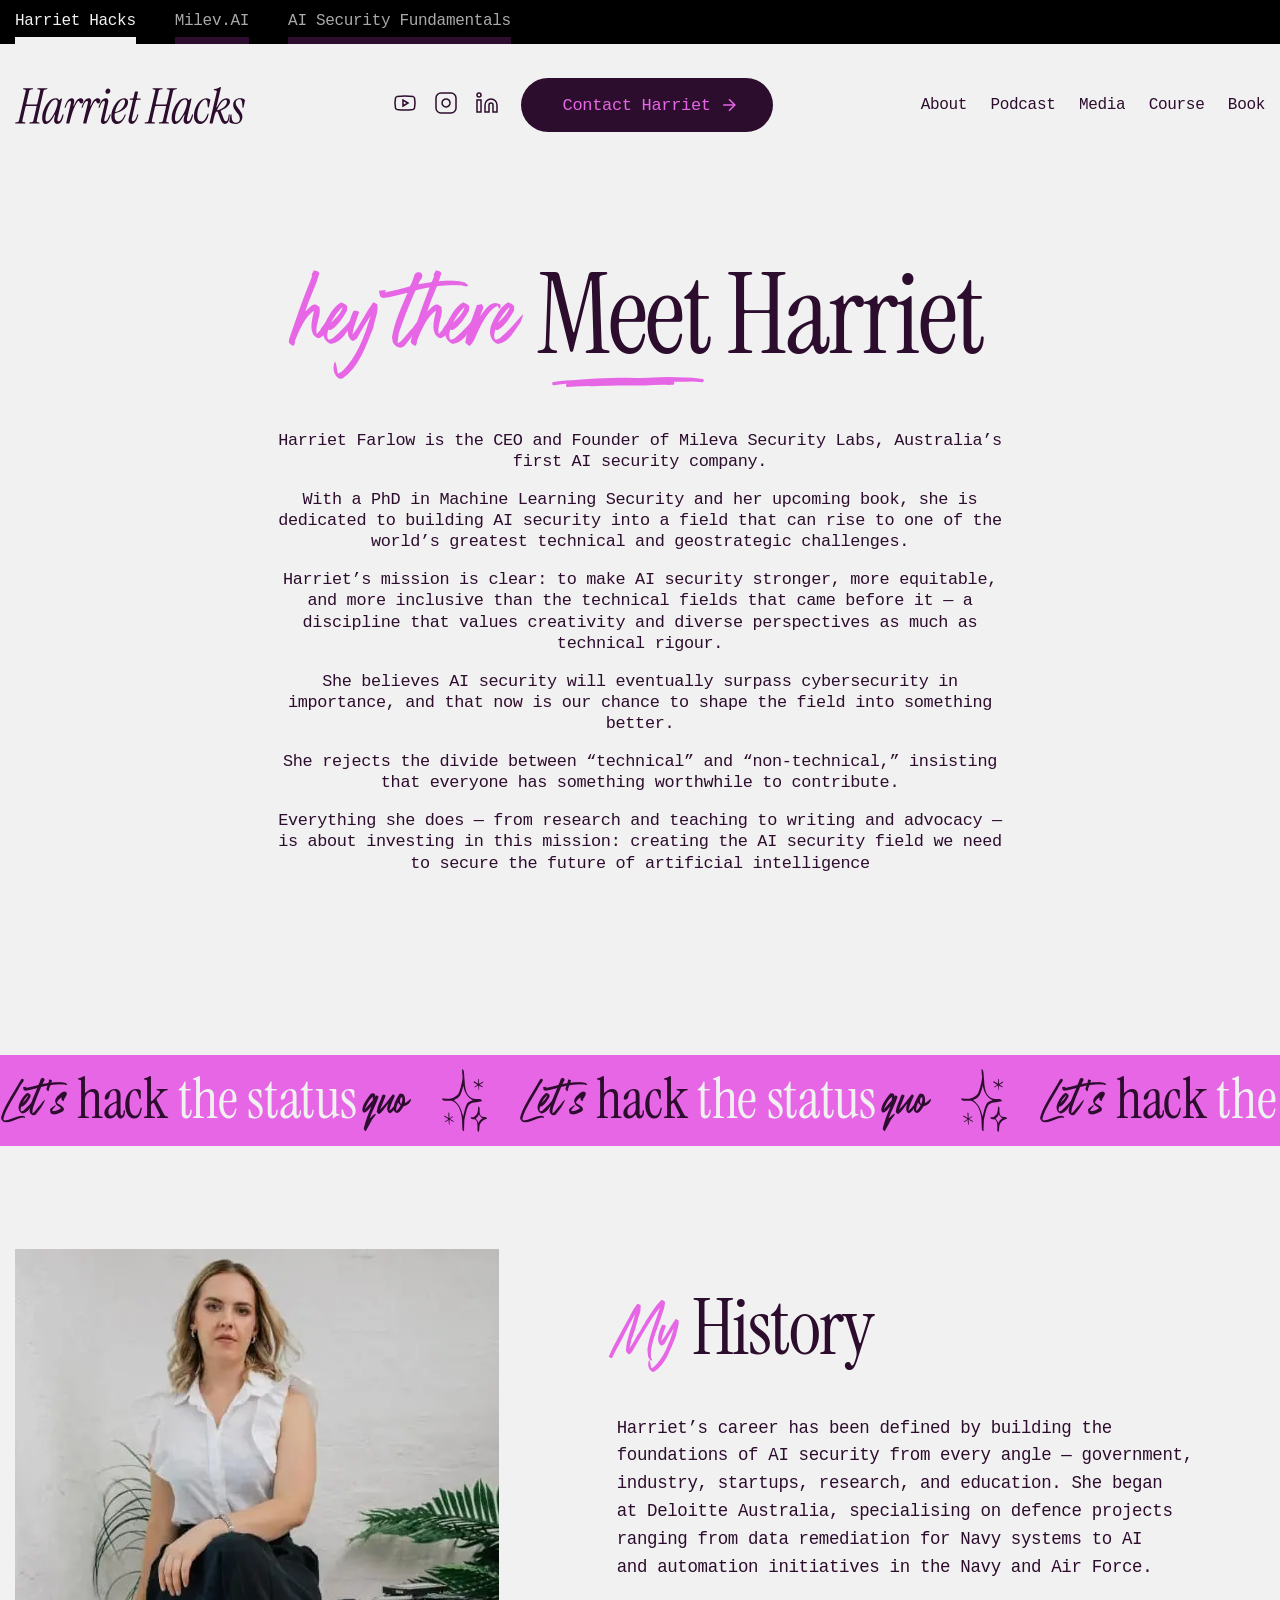
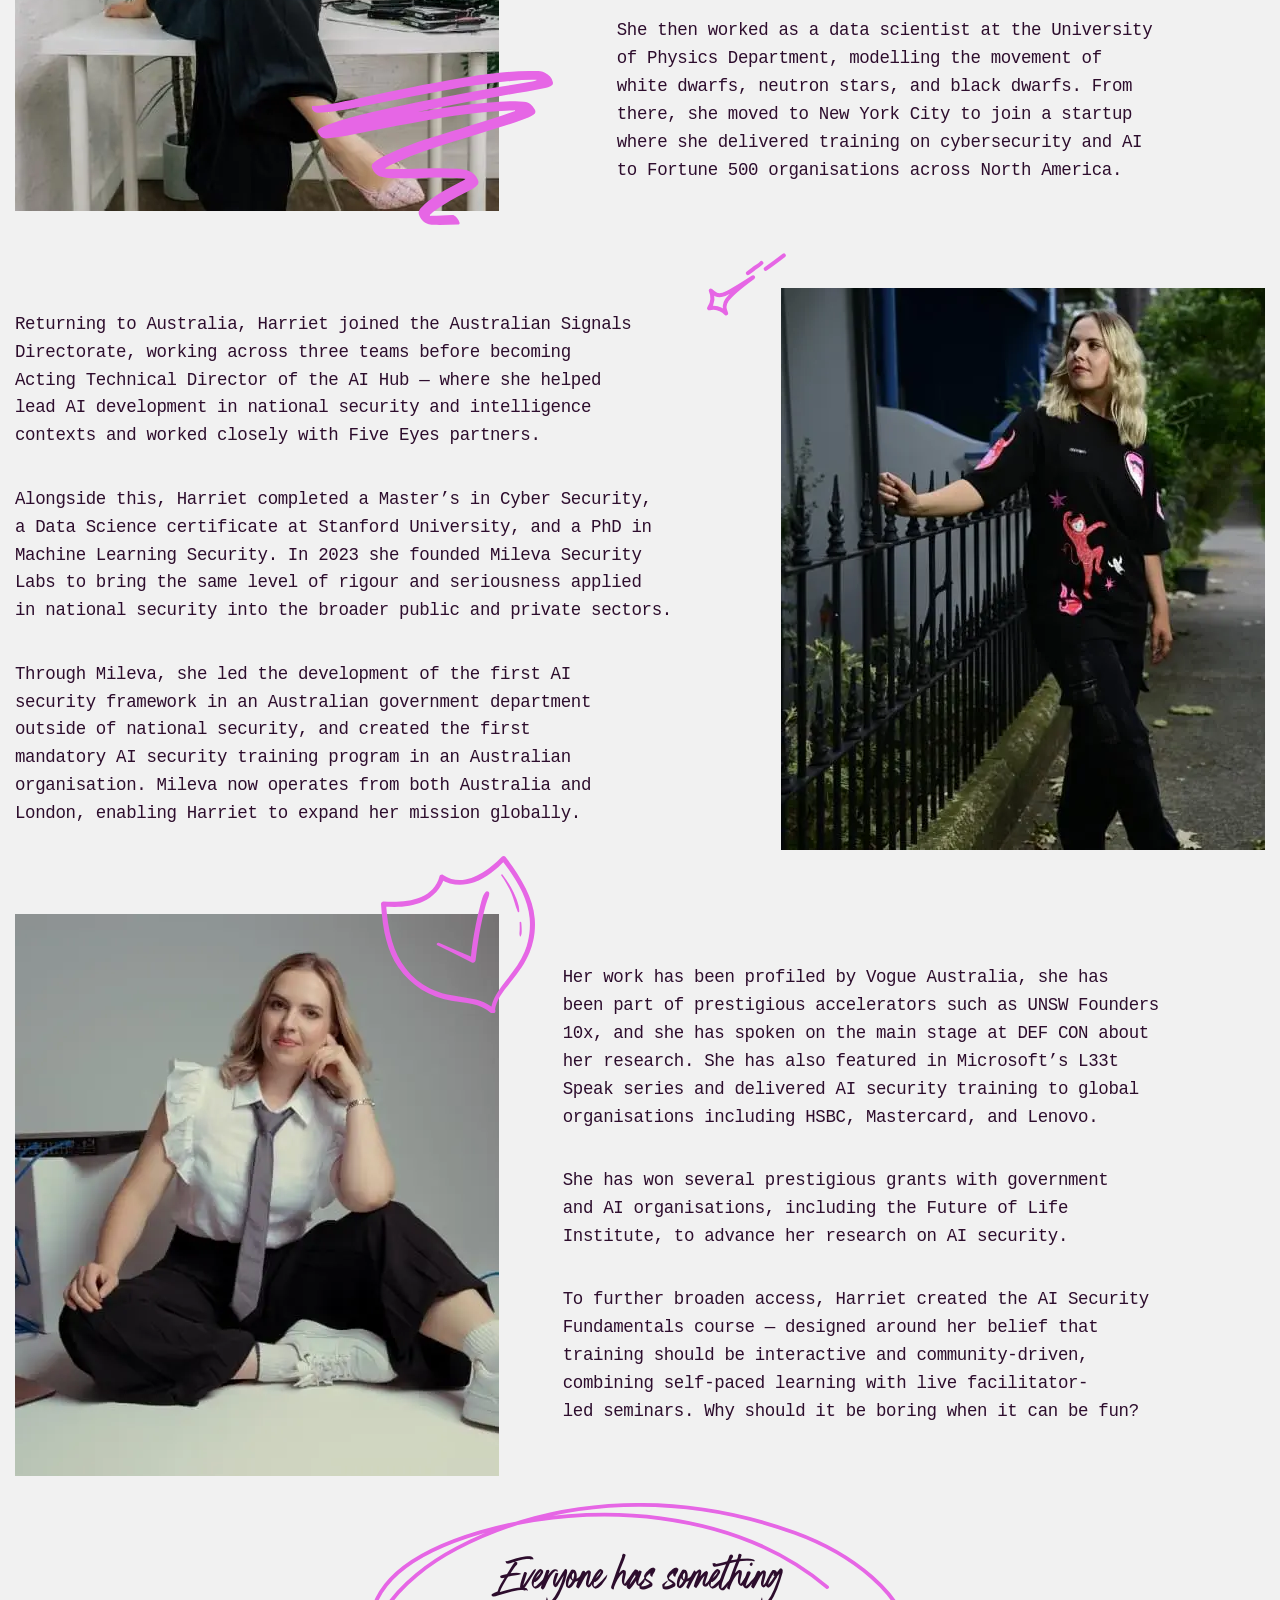
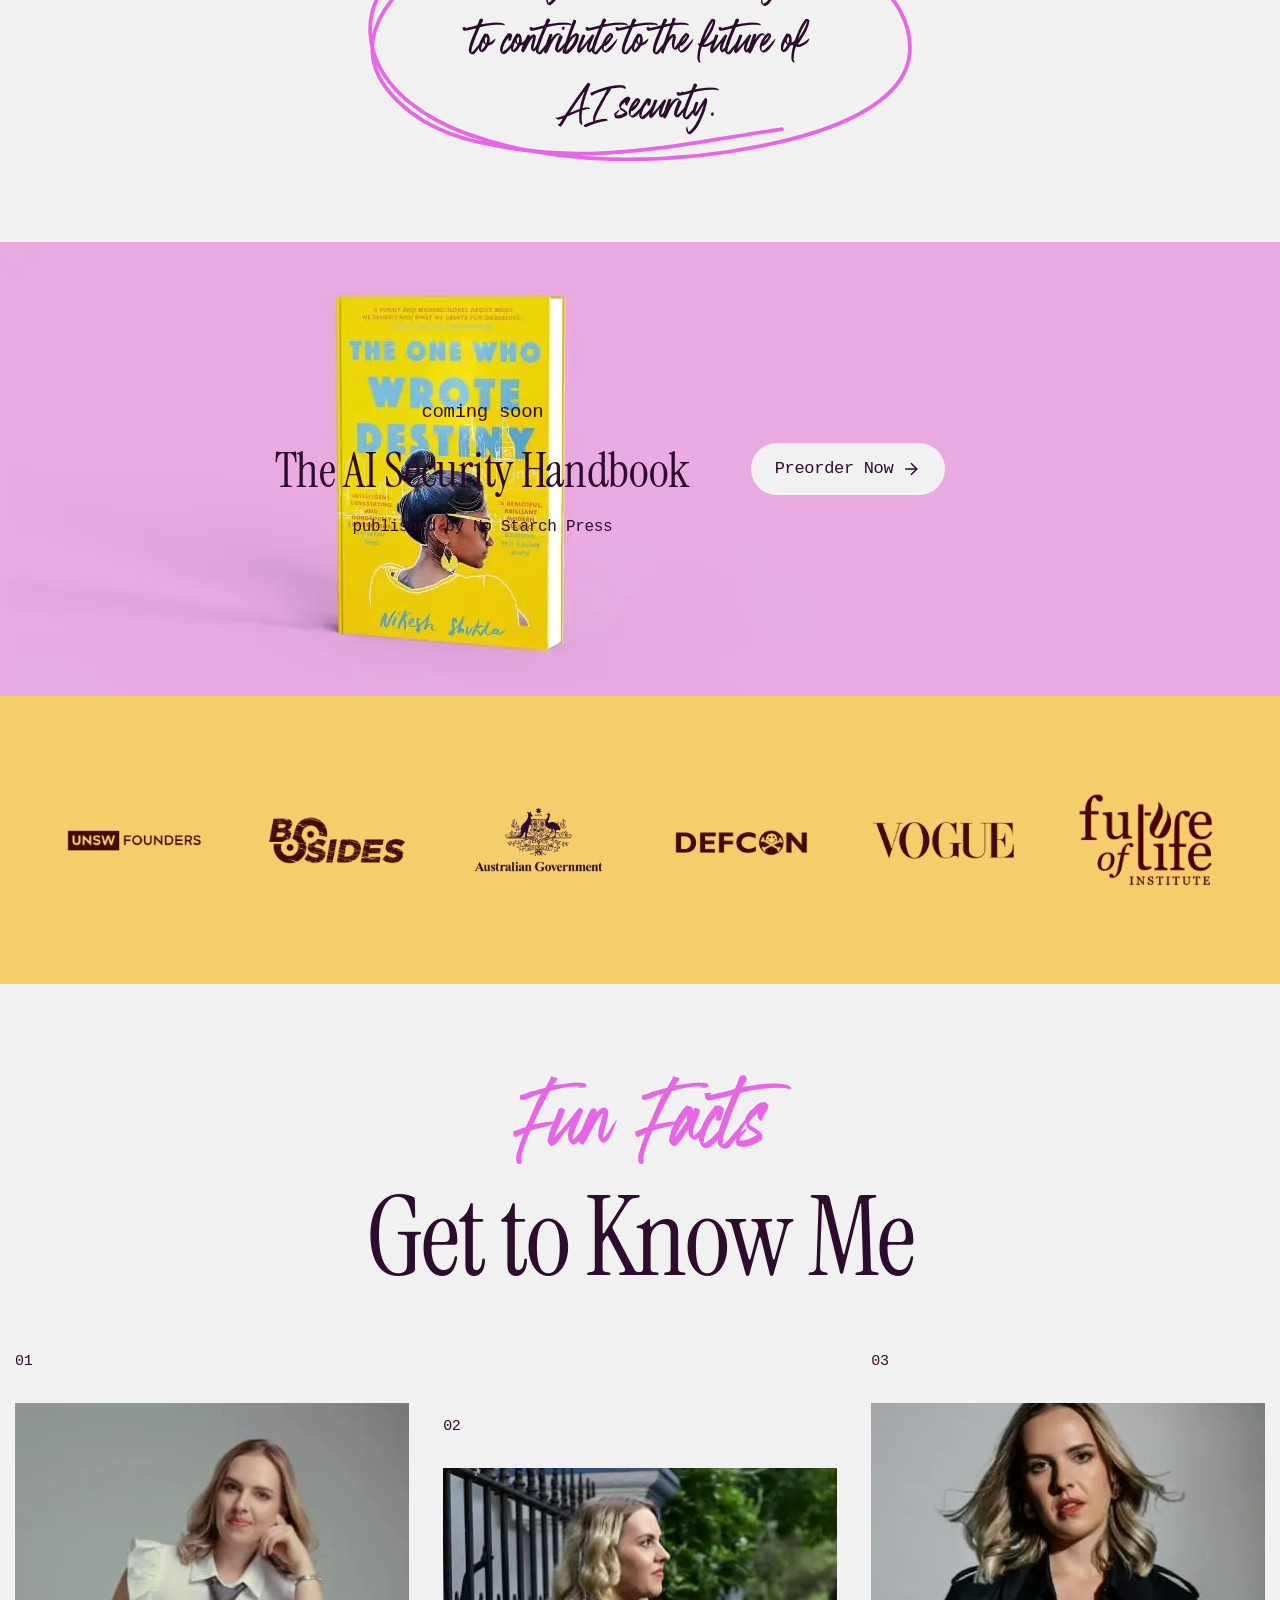
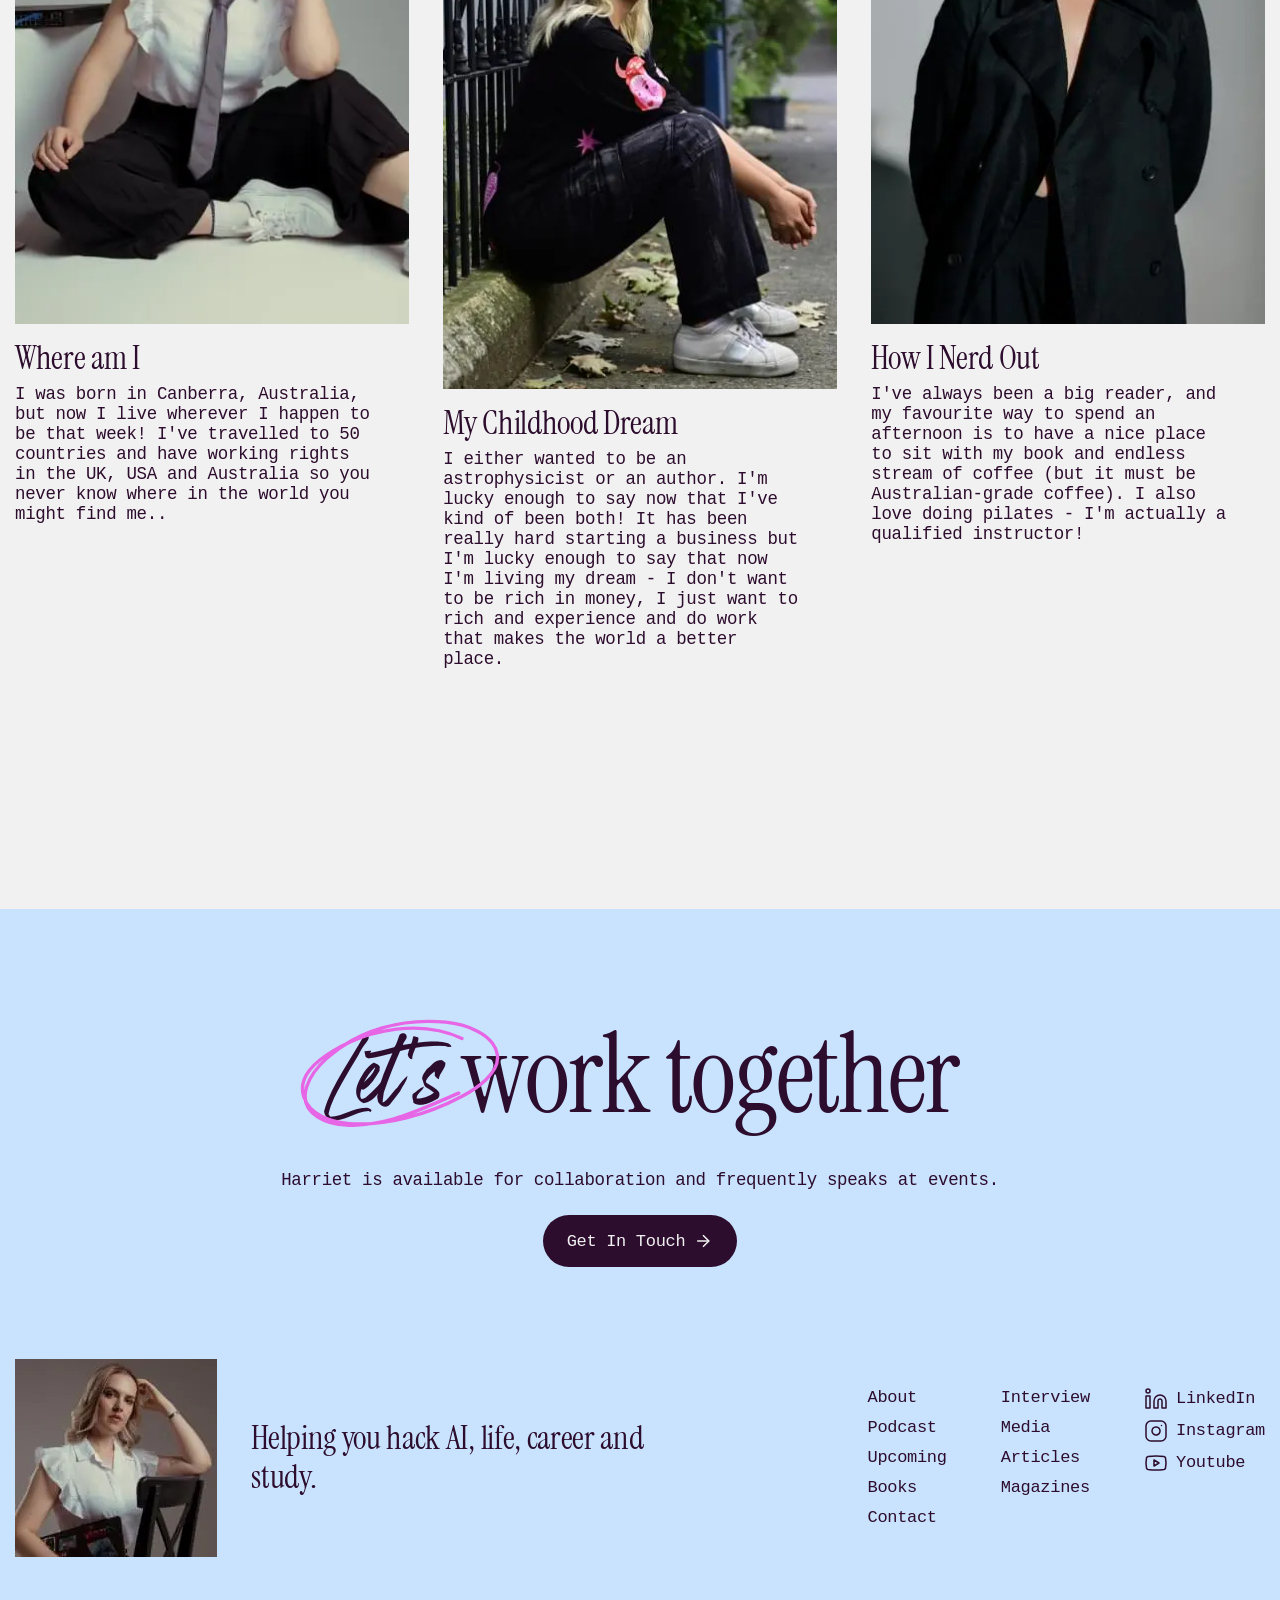
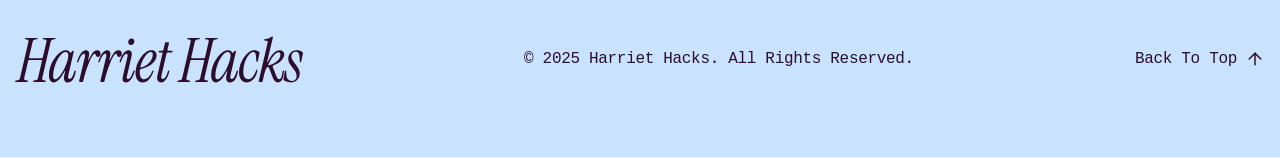
==== commit e980b07c: "check" ====
--- a/about.html
+++ b/about.html
@@ -10,7 +10,7 @@
 
 	<link rel="shortcut icon" href="favicon.ico">
 	<meta name="viewport" content="width=device-width, initial-scale=1.0">
-	<link rel="stylesheet" href="css/style.min.css?_v=20251006043159">
+	<link rel="stylesheet" href="css/style.min.css?_v=20251016132037">
 </head>
 
 <body>
@@ -496,7 +496,7 @@
 	</div>
 
 
-	<script src="js/app.min.js?_v=20251006043159"></script>
+	<script src="js/app.min.js?_v=20251016132037"></script>
 </body>
 
 </html>
--- a/css/style.min.css
+++ b/css/style.min.css
@@ -1 +1 @@
-@font-face{font-family:"Instrument Serif";src:url(../fonts/InstrumentSerif-Regular.woff2) format("woff2");font-weight:400;font-style:normal;display:swap}@font-face{font-family:BostonSkylineClean;src:url(../fonts/BostonSkylineClean.woff2) format("woff2");font-weight:400;font-style:normal;display:swap}@font-face{font-family:"IBM Plex Mono",monospace;src:url(../fonts/IBMPlexMono-Regular.woff2) format("woff2");font-weight:400;font-style:normal;display:swap}@font-face{font-family:"IBM Plex Mono",monospace;src:url(../fonts/IBMPlexMono-Medium.woff2) format("woff2");font-weight:500;font-style:normal;display:swap}@font-face{font-family:"IBM Plex Mono",monospace;src:url(../fonts/IBMPlexMono-SemiBold.woff2) format("woff2");font-weight:600;font-style:normal;display:swap}[class*=-ibg]{position:relative;height:100%}[class*=-ibg] img{position:absolute;width:100%;height:100%;top:0;left:0;-o-object-fit:cover;object-fit:cover}[class*=-ibg_contain] img{-o-object-fit:contain;object-fit:contain}.btn{overflow:hidden;display:-webkit-box;display:-ms-flexbox;display:flex;position:relative;-webkit-box-align:center;-ms-flex-align:center;align-items:center;-webkit-box-pack:center;-ms-flex-pack:center;justify-content:center;padding:1rem 1.5rem;gap:.5rem;font-size:1.0625rem;cursor:pointer;background-color:#2d0d2d;position:relative;color:#f1f1f1;border-radius:100px;-webkit-transition:-webkit-transform .3s ease 0s;transition:-webkit-transform .3s ease 0s;transition:transform .3s ease 0s;transition:transform .3s ease 0s,-webkit-transform .3s ease 0s}.btn::before{content:"";position:absolute;top:0;left:-100%;width:100%;height:100%;background:-webkit-gradient(linear,left top,right top,from(transparent),color-stop(rgba(255,255,255,.4)),to(transparent));background:linear-gradient(90deg,transparent,rgba(255,255,255,.4),transparent);-webkit-transition:left .5s ease;transition:left .5s ease}.btn:hover{-webkit-transform:scale(1.05);-ms-transform:scale(1.05);transform:scale(1.05);-webkit-box-shadow:0 10px 25px rgba(139,92,246,.3);box-shadow:0 10px 25px rgba(139,92,246,.3)}.btn:hover::before{left:100%}.btn svg path{stroke:#f1f1f1}.btn_accent{color:#e666e5}.btn_accent svg path{stroke:#e666e5}.btn_white{background-color:#f1f1f1;color:#2d0d2d}.btn_white svg path{stroke:#2d0d2d}.hack{display:-webkit-box;display:-ms-flexbox;display:flex;-webkit-box-align:center;-ms-flex-align:center;align-items:center;overflow:hidden;background-color:#e666e5;white-space:nowrap;font-family:"Instrument Serif",serif}@supports (font-size:clamp(2.25rem ,1.8308383234rem + 2.0958083832vw ,4rem)){.hack{font-size:clamp(2.25rem ,1.8308383234rem + 2.0958083832vw ,4rem)}}@supports not (font-size:clamp(2.25rem ,1.8308383234rem + 2.0958083832vw ,4rem)){.hack{font-size:calc(2.25rem + 1.75*(100vw - 20rem)/ 83.5)}}.hack{line-height:1.296875%;color:#2d0d2d;gap:2rem}.hack__item{display:-webkit-box;display:-ms-flexbox;display:flex;-webkit-box-align:center;-ms-flex-align:center;align-items:center;-webkit-box-pack:center;-ms-flex-pack:center;justify-content:center;gap:2rem;padding-block:.875rem}.hack__boston{font-family:BostonSkylineClean}.hack__white{color:#f1f1f1}@supports (width:clamp(2.25rem ,2.0553892216rem + 0.9730538922vw ,3.0625rem)){.hack img{width:clamp(2.25rem ,2.0553892216rem + .9730538922vw ,3.0625rem)}}@supports not (width:clamp(2.25rem ,2.0553892216rem + 0.9730538922vw ,3.0625rem)){.hack img{width:calc(2.25rem + .8125*(100vw - 20rem)/ 83.5)}}@supports (height:clamp(3.125rem ,2.870508982rem + 1.2724550898vw ,4.1875rem)){.hack img{height:clamp(3.125rem ,2.870508982rem + 1.2724550898vw ,4.1875rem)}}@supports not (height:clamp(3.125rem ,2.870508982rem + 1.2724550898vw ,4.1875rem)){.hack img{height:calc(3.125rem + 1.0625*(100vw - 20rem)/ 83.5)}}.pagination__list{display:-webkit-box;display:-ms-flexbox;display:flex;-webkit-box-align:center;-ms-flex-align:center;align-items:center;gap:.5rem}.pagination__link{font-family:"Instrument Serif",serif}@supports (font-size:clamp(1.5rem ,1.3203592814rem + 0.8982035928vw ,2.25rem)){.pagination__link{font-size:clamp(1.5rem ,1.3203592814rem + .8982035928vw ,2.25rem)}}@supports not (font-size:clamp(1.5rem ,1.3203592814rem + 0.8982035928vw ,2.25rem)){.pagination__link{font-size:calc(1.5rem + .75*(100vw - 20rem)/ 83.5)}}.pagination__link{line-height:1.19;color:#968696;text-decoration:none;-webkit-transition:color .3s ease;transition:color .3s ease}.pagination__link:hover{color:#2d0d2d;text-decoration:underline;text-underline-offset:.25rem;text-decoration-thickness:.125rem}.pagination__link_active{color:#2d0d2d}.article{display:-webkit-box;display:-ms-flexbox;display:flex;-webkit-box-orient:vertical;-webkit-box-direction:normal;-ms-flex-direction:column;flex-direction:column}@supports (margin-bottom:clamp(1.5rem ,1.2604790419rem + 1.1976047904vw ,2.5rem)){.article__img{margin-bottom:clamp(1.5rem ,1.2604790419rem + 1.1976047904vw ,2.5rem)}}@supports not (margin-bottom:clamp(1.5rem ,1.2604790419rem + 1.1976047904vw ,2.5rem)){.article__img{margin-bottom:calc(1.5rem + 1*(100vw - 20rem)/ 83.5)}}.article__img img{width:100%;height:auto;-webkit-transition:opacity .3s ease;transition:opacity .3s ease;opacity:0}.article__img img.loaded{opacity:1}.article__label{margin-bottom:.75rem;display:block;letter-spacing:-.02em;font-size:.9375rem;line-height:1.4;text-transform:uppercase}.article__title{font-family:"Instrument Serif",serif}@supports (font-size:clamp(1.5rem ,1.3203592814rem + 0.8982035928vw ,2.25rem)){.article__title{font-size:clamp(1.5rem ,1.3203592814rem + .8982035928vw ,2.25rem)}}@supports not (font-size:clamp(1.5rem ,1.3203592814rem + 0.8982035928vw ,2.25rem)){.article__title{font-size:calc(1.5rem + .75*(100vw - 20rem)/ 83.5)}}.article__title{line-height:1.3;letter-spacing:-.02em;margin-bottom:1rem}.article__link{font-weight:500;font-size:1.0625rem;line-height:1.3;text-decoration:none;-webkit-transition:color .3s ease;transition:color .3s ease;display:-webkit-box;display:-ms-flexbox;display:flex;-webkit-box-align:center;-ms-flex-align:center;align-items:center;gap:.5rem}.article__link svg{width:1.25rem;height:1.25rem}.timer{padding:1rem 1.5rem;display:-webkit-box;display:-ms-flexbox;display:flex;-webkit-box-align:center;-ms-flex-align:center;align-items:center;-webkit-box-pack:center;-ms-flex-pack:center;justify-content:center;gap:1.125rem;border:1px solid #bfbfbf;border-radius:1rem}.timer__item{display:-webkit-box;display:-ms-flexbox;display:flex;-webkit-box-orient:vertical;-webkit-box-direction:normal;-ms-flex-direction:column;flex-direction:column;-webkit-box-align:center;-ms-flex-align:center;align-items:center;-webkit-box-pack:center;-ms-flex-pack:center;justify-content:center;gap:.25rem;line-height:1;font-size:.9375rem}@supports (font-size:clamp(1.625rem ,1.5351796407rem + 0.4491017964vw ,2rem)){.timer__item span:first-child{font-size:clamp(1.625rem ,1.5351796407rem + .4491017964vw ,2rem)}}@supports not (font-size:clamp(1.625rem ,1.5351796407rem + 0.4491017964vw ,2rem)){.timer__item span:first-child{font-size:calc(1.625rem + .375*(100vw - 20rem)/ 83.5)}}.timer__item span:first-child{letter-spacing:-.01em}.headings-list{display:-webkit-box;display:-ms-flexbox;display:flex;-webkit-box-orient:vertical;-webkit-box-direction:normal;-ms-flex-direction:column;flex-direction:column}@supports (gap:clamp(1.25rem ,1.0703592814rem + 0.8982035928vw ,2rem)){.headings-list{gap:clamp(1.25rem ,1.0703592814rem + .8982035928vw ,2rem)}}@supports not (gap:clamp(1.25rem ,1.0703592814rem + 0.8982035928vw ,2rem)){.headings-list{gap:calc(1.25rem + .75*(100vw - 20rem)/ 83.5)}}.headings-list__item{display:-ms-grid;display:grid}@supports (gap:clamp(1.25rem ,1.0703592814rem + 0.8982035928vw ,2rem)){.headings-list__item{gap:clamp(1.25rem ,1.0703592814rem + .8982035928vw ,2rem)}}@supports not (gap:clamp(1.25rem ,1.0703592814rem + 0.8982035928vw ,2rem)){.headings-list__item{gap:calc(1.25rem + .75*(100vw - 20rem)/ 83.5)}}.headings-list__header{display:-webkit-box;display:-ms-flexbox;display:flex;-webkit-box-align:center;-ms-flex-align:center;align-items:center}@supports (gap:clamp(1rem ,0.880239521rem + 0.5988023952vw ,1.5rem)){.headings-list__header{gap:clamp(1rem ,.880239521rem + .5988023952vw ,1.5rem)}}@supports not (gap:clamp(1rem ,0.880239521rem + 0.5988023952vw ,1.5rem)){.headings-list__header{gap:calc(1rem + .5*(100vw - 20rem)/ 83.5)}}.headings-list__number{text-transform:uppercase}@supports (font-size:clamp(0.8125rem ,0.7825598802rem + 0.1497005988vw ,0.9375rem)){.headings-list__number{font-size:clamp(.8125rem ,.7825598802rem + .1497005988vw ,.9375rem)}}@supports not (font-size:clamp(0.8125rem ,0.7825598802rem + 0.1497005988vw ,0.9375rem)){.headings-list__number{font-size:calc(.8125rem + .125*(100vw - 20rem)/ 83.5)}}.headings-list__number{letter-spacing:-.02em;background-color:#e666e5;color:#2d0d2d}@supports (padding:clamp(0.375rem ,0.3450598802rem + 0.1497005988vw ,0.5rem)){.headings-list__number{padding:clamp(.375rem ,.3450598802rem + .1497005988vw ,.5rem)}}@supports not (padding:clamp(0.375rem ,0.3450598802rem + 0.1497005988vw ,0.5rem)){.headings-list__number{padding:calc(.375rem + .125*(100vw - 20rem)/ 83.5)}}.headings-list__number{white-space:nowrap}.headings-list__title{font-weight:600}@supports (font-size:clamp(1rem ,0.9700598802rem + 0.1497005988vw ,1.125rem)){.headings-list__title{font-size:clamp(1rem ,.9700598802rem + .1497005988vw ,1.125rem)}}@supports not (font-size:clamp(1rem ,0.9700598802rem + 0.1497005988vw ,1.125rem)){.headings-list__title{font-size:calc(1rem + .125*(100vw - 20rem)/ 83.5)}}.headings-list__title{letter-spacing:-.02em}@supports (font-size:clamp(1rem ,0.9700598802rem + 0.1497005988vw ,1.125rem)){.headings-list__text p{font-size:clamp(1rem ,.9700598802rem + .1497005988vw ,1.125rem)}}@supports not (font-size:clamp(1rem ,0.9700598802rem + 0.1497005988vw ,1.125rem)){.headings-list__text p{font-size:calc(1rem + .125*(100vw - 20rem)/ 83.5)}}.headings-list__text p{line-height:1.27;letter-spacing:-.02em}.ol{display:-webkit-box;display:-ms-flexbox;display:flex;-webkit-box-orient:vertical;-webkit-box-direction:normal;-ms-flex-direction:column;flex-direction:column}@supports (gap:clamp(1.25rem ,1.0703592814rem + 0.8982035928vw ,2rem)){.ol{gap:clamp(1.25rem ,1.0703592814rem + .8982035928vw ,2rem)}}@supports not (gap:clamp(1.25rem ,1.0703592814rem + 0.8982035928vw ,2rem)){.ol{gap:calc(1.25rem + .75*(100vw - 20rem)/ 83.5)}}.ol__item{display:-webkit-box;display:-ms-flexbox;display:flex;-webkit-box-align:start;-ms-flex-align:start;align-items:start}@supports (gap:clamp(0.75rem ,0.6901197605rem + 0.2994011976vw ,1rem)){.ol__item{gap:clamp(.75rem ,.6901197605rem + .2994011976vw ,1rem)}}@supports not (gap:clamp(0.75rem ,0.6901197605rem + 0.2994011976vw ,1rem)){.ol__item{gap:calc(.75rem + .25*(100vw - 20rem)/ 83.5)}}@supports (width:clamp(1.25rem ,1.1901197605rem + 0.2994011976vw ,1.5rem)){.ol__number{width:clamp(1.25rem ,1.1901197605rem + .2994011976vw ,1.5rem)}}@supports not (width:clamp(1.25rem ,1.1901197605rem + 0.2994011976vw ,1.5rem)){.ol__number{width:calc(1.25rem + .25*(100vw - 20rem)/ 83.5)}}@supports (height:clamp(1.25rem ,1.1901197605rem + 0.2994011976vw ,1.5rem)){.ol__number{height:clamp(1.25rem ,1.1901197605rem + .2994011976vw ,1.5rem)}}@supports not (height:clamp(1.25rem ,1.1901197605rem + 0.2994011976vw ,1.5rem)){.ol__number{height:calc(1.25rem + .25*(100vw - 20rem)/ 83.5)}}.ol__number{display:-webkit-box;display:-ms-flexbox;display:flex;-webkit-box-align:center;-ms-flex-align:center;align-items:center;-webkit-box-pack:center;-ms-flex-pack:center;justify-content:center;-ms-flex-negative:0;flex-shrink:0}@supports (font-size:clamp(0.875rem ,0.8151197605rem + 0.2994011976vw ,1.125rem)){.ol__number{font-size:clamp(.875rem ,.8151197605rem + .2994011976vw ,1.125rem)}}@supports not (font-size:clamp(0.875rem ,0.8151197605rem + 0.2994011976vw ,1.125rem)){.ol__number{font-size:calc(.875rem + .25*(100vw - 20rem)/ 83.5)}}.ol__number{letter-spacing:-.02em;background-color:#2d0d2d;color:#f1f1f1;border-radius:50%}@supports (font-size:clamp(1rem ,0.9700598802rem + 0.1497005988vw ,1.125rem)){.ol__text p{font-size:clamp(1rem ,.9700598802rem + .1497005988vw ,1.125rem)}}@supports not (font-size:clamp(1rem ,0.9700598802rem + 0.1497005988vw ,1.125rem)){.ol__text p{font-size:calc(1rem + .125*(100vw - 20rem)/ 83.5)}}.ol__text p{line-height:1.27;letter-spacing:-.02em}.header{color:#f1f1f1;font-weight:500;z-index:50}.header__top{background-color:#000}.header__container{display:-webkit-box;display:-ms-flexbox;display:flex;-webkit-box-align:center;-ms-flex-align:center;align-items:center;-webkit-box-pack:justify;-ms-flex-pack:justify;justify-content:space-between;gap:.625rem}.header__top-list{padding-top:.75rem;display:-webkit-box;display:-ms-flexbox;display:flex;-webkit-box-align:center;-ms-flex-align:center;align-items:center}@supports (gap:clamp(1.5rem ,1.1856287425rem + 1.5718562874vw ,2.8125rem)){.header__top-list{gap:clamp(1.5rem ,1.1856287425rem + 1.5718562874vw ,2.8125rem)}}@supports not (gap:clamp(1.5rem ,1.1856287425rem + 1.5718562874vw ,2.8125rem)){.header__top-list{gap:calc(1.5rem + 1.3125*(100vw - 20rem)/ 83.5)}}.header__top-list{font-size:1rem}.header__top-item{height:100%;display:-webkit-box;display:-ms-flexbox;display:flex;-webkit-box-align:center;-ms-flex-align:center;align-items:center}.header__top-link{height:100%;padding-bottom:.875rem;display:block;position:relative;color:rgba(241,241,241,.7)}.header__top-link::before{content:"";position:absolute;bottom:0;left:0;width:100%;height:.4375rem;background-color:#2d0d2d;-webkit-transition:background .3s ease 0s;transition:background .3s ease 0s}.header__top-link_active{color:#f1f1f1}.header__top-link_active::before{background-color:#f1f1f1}.header__main{color:#2d0d2d}@supports (padding-block:clamp(1.25rem ,0.9505988024rem + 1.497005988vw ,2.5rem)){.header_padding .header__main{padding-block:clamp(1.25rem ,.9505988024rem + 1.497005988vw ,2.5rem)}}@supports not (padding-block:clamp(1.25rem ,0.9505988024rem + 1.497005988vw ,2.5rem)){.header_padding .header__main{padding-block:calc(1.25rem + 1.25*(100vw - 20rem)/ 83.5)}}.header__logo{-webkit-transition:scale .3s ease 0s;transition:scale .3s ease 0s;will-change:scale}.header__logo:hover{scale:1.05}.header__logo img{width:100%;height:auto}@supports (max-width:clamp(12.5rem ,11.871257485rem + 3.1437125749vw ,15.125rem)){.header__logo img{max-width:clamp(12.5rem ,11.871257485rem + 3.1437125749vw ,15.125rem)}}@supports not (max-width:clamp(12.5rem ,11.871257485rem + 3.1437125749vw ,15.125rem)){.header__logo img{max-width:calc(12.5rem + 2.625*(100vw - 20rem)/ 83.5)}}.header__nav-list{display:-webkit-box;display:-ms-flexbox;display:flex;-webkit-box-align:center;-ms-flex-align:center;align-items:center}@supports (gap:clamp(1.25rem ,0.3928930158rem + 1.3392558202vw ,2rem)){.header__nav-list{gap:clamp(1.25rem ,.3928930158rem + 1.3392558202vw ,2rem)}}@supports not (gap:clamp(1.25rem ,0.3928930158rem + 1.3392558202vw ,2rem)){.header__nav-list{gap:calc(1.25rem + .75*(100vw - 63.99875rem)/ 56.00125)}}.header__nav-link{-webkit-transition:all .3s ease 0s;transition:all .3s ease 0s;padding-bottom:.375rem;position:relative}.header__nav-link::before{content:"";position:absolute;bottom:0;left:50%;width:0;-webkit-transform:translateX(-50%);-ms-transform:translateX(-50%);transform:translateX(-50%);height:.125rem;background-color:#2d0d2d;-webkit-transition:all .3s ease 0s;transition:all .3s ease 0s}.header__actions{display:-webkit-box;display:-ms-flexbox;display:flex;-webkit-box-align:center;-ms-flex-align:center;align-items:center}@supports (gap:clamp(1rem ,0.880239521rem + 0.5988023952vw ,1.5rem)){.header__actions{gap:clamp(1rem ,.880239521rem + .5988023952vw ,1.5rem)}}@supports not (gap:clamp(1rem ,0.880239521rem + 0.5988023952vw ,1.5rem)){.header__actions{gap:calc(1rem + .5*(100vw - 20rem)/ 83.5)}}.header__socials{display:-webkit-box;display:-ms-flexbox;display:flex;-webkit-box-align:center;-ms-flex-align:center;align-items:center}@supports (gap:clamp(0.875rem ,0.1607441798rem + 1.1160465168vw ,1.5rem)){.header__socials{gap:clamp(.875rem ,.1607441798rem + 1.1160465168vw ,1.5rem)}}@supports not (gap:clamp(0.875rem ,0.1607441798rem + 1.1160465168vw ,1.5rem)){.header__socials{gap:calc(.875rem + .625*(100vw - 63.99875rem)/ 56.00125)}}.header__contact-btn{padding-left:2.625rem;padding-right:2.125rem;padding-block:1.0625rem}.header__mobile{display:none}.header__mobile-title{padding-top:.75rem;font-size:1.5rem;font-weight:600;color:#f1f1f1;padding-bottom:1.375rem;border-bottom:1px solid hsla(0,0%,100%,.1);width:100%;text-align:center}.icon-menu{display:none}@supports (padding-top:clamp(3.125rem ,2.0770958084rem + 5.2395209581vw ,7.5rem)){.footer{padding-top:clamp(3.125rem ,2.0770958084rem + 5.2395209581vw ,7.5rem)}}@supports not (padding-top:clamp(3.125rem ,2.0770958084rem + 5.2395209581vw ,7.5rem)){.footer{padding-top:calc(3.125rem + 4.375*(100vw - 20rem)/ 83.5)}}.footer{background-color:#c9e3ff;padding-bottom:3.125rem}@supports (margin-bottom:clamp(1.25rem ,-0.247005988rem + 7.4850299401vw ,7.5rem)){.footer__top{margin-bottom:clamp(1.25rem ,-.247005988rem + 7.4850299401vw ,7.5rem)}}@supports not (margin-bottom:clamp(1.25rem ,-0.247005988rem + 7.4850299401vw ,7.5rem)){.footer__top{margin-bottom:calc(1.25rem + 6.25*(100vw - 20rem)/ 83.5)}}.footer__top{display:-webkit-box;display:-ms-flexbox;display:flex;-webkit-box-orient:vertical;-webkit-box-direction:normal;-ms-flex-direction:column;flex-direction:column;-webkit-box-align:center;-ms-flex-align:center;align-items:center;text-align:center;-webkit-box-pack:center;-ms-flex-pack:center;justify-content:center;gap:1.5rem}@supports (font-size:clamp(3.75rem ,2.7020958084rem + 5.2395209581vw ,8.125rem)){.footer__title{font-size:clamp(3.75rem ,2.7020958084rem + 5.2395209581vw ,8.125rem)}}@supports not (font-size:clamp(3.75rem ,2.7020958084rem + 5.2395209581vw ,8.125rem)){.footer__title{font-size:calc(3.75rem + 4.375*(100vw - 20rem)/ 83.5)}}.footer__title{font-family:"Instrument Serif",serif;line-height:1.2;letter-spacing:-.02em}.footer__title span{font-family:BostonSkylineClean;position:relative}.footer__title span::after{content:"";position:absolute}@supports (width:clamp(6.25rem ,3.8547904192rem + 11.9760479042vw ,16.25rem)){.footer__title span::after{width:clamp(6.25rem ,3.8547904192rem + 11.9760479042vw ,16.25rem)}}@supports not (width:clamp(6.25rem ,3.8547904192rem + 11.9760479042vw ,16.25rem)){.footer__title span::after{width:calc(6.25rem + 10*(100vw - 20rem)/ 83.5)}}@supports (height:clamp(4.6875rem ,3.564745509rem + 5.6137724551vw ,9.375rem)){.footer__title span::after{height:clamp(4.6875rem ,3.564745509rem + 5.6137724551vw ,9.375rem)}}@supports not (height:clamp(4.6875rem ,3.564745509rem + 5.6137724551vw ,9.375rem)){.footer__title span::after{height:calc(4.6875rem + 4.6875*(100vw - 20rem)/ 83.5)}}.footer__title span::after{z-index:5;top:0;left:-25%;background:url(../img/icons/lines-vector.svg) center/100% no-repeat}@supports (font-size:clamp(1rem ,0.9700598802rem + 0.1497005988vw ,1.125rem)){.footer__desc{font-size:clamp(1rem ,.9700598802rem + .1497005988vw ,1.125rem)}}@supports not (font-size:clamp(1rem ,0.9700598802rem + 0.1497005988vw ,1.125rem)){.footer__desc{font-size:calc(1rem + .125*(100vw - 20rem)/ 83.5)}}.footer__desc{line-height:1.27;letter-spacing:-.02em}.footer__row{display:-webkit-box;display:-ms-flexbox;display:flex;-webkit-box-align:center;-ms-flex-align:center;align-items:center;-webkit-box-pack:justify;-ms-flex-pack:justify;justify-content:space-between;gap:1.25rem}@supports (margin-bottom:clamp(2.5rem ,2.2005988024rem + 1.497005988vw ,3.75rem)){.footer__row{margin-bottom:clamp(2.5rem ,2.2005988024rem + 1.497005988vw ,3.75rem)}}@supports not (margin-bottom:clamp(2.5rem ,2.2005988024rem + 1.497005988vw ,3.75rem)){.footer__row{margin-bottom:calc(2.5rem + 1.25*(100vw - 20rem)/ 83.5)}}.footer__left{display:-webkit-box;display:-ms-flexbox;display:flex;-webkit-box-align:center;-ms-flex-align:center;align-items:center}@supports (gap:clamp(1.25rem ,0.9505988024rem + 1.497005988vw ,2.5rem)){.footer__left{gap:clamp(1.25rem ,.9505988024rem + 1.497005988vw ,2.5rem)}}@supports not (gap:clamp(1.25rem ,0.9505988024rem + 1.497005988vw ,2.5rem)){.footer__left{gap:calc(1.25rem + 1.25*(100vw - 20rem)/ 83.5)}}@supports (font-size:clamp(1.5rem ,1.3203592814rem + 0.8982035928vw ,2.25rem)){.footer__heading{font-size:clamp(1.5rem ,1.3203592814rem + .8982035928vw ,2.25rem)}}@supports not (font-size:clamp(1.5rem ,1.3203592814rem + 0.8982035928vw ,2.25rem)){.footer__heading{font-size:calc(1.5rem + .75*(100vw - 20rem)/ 83.5)}}.footer__heading{line-height:1.19;letter-spacing:-.01em;font-family:"Instrument Serif",serif;max-width:26.25rem}.footer__nav{display:-webkit-box;display:-ms-flexbox;display:flex;-webkit-box-align:start;-ms-flex-align:start;align-items:start}@supports (gap:clamp(2.5rem ,-1.0712791009rem + 5.5802325841vw ,5.625rem)){.footer__nav{gap:clamp(2.5rem ,-1.0712791009rem + 5.5802325841vw ,5.625rem)}}@supports not (gap:clamp(2.5rem ,-1.0712791009rem + 5.5802325841vw ,5.625rem)){.footer__nav{gap:calc(2.5rem + 3.125*(100vw - 63.99875rem)/ 56.00125)}}.footer__nav{-ms-flex-wrap:wrap;flex-wrap:wrap}.footer__list{display:-webkit-box;display:-ms-flexbox;display:flex;-webkit-box-orient:vertical;-webkit-box-direction:normal;-ms-flex-direction:column;flex-direction:column;gap:.5rem}.footer__list-link{font-size:1.0625rem;display:-webkit-box;display:-ms-flexbox;display:flex;-webkit-box-align:center;-ms-flex-align:center;align-items:center;gap:.5rem;line-height:1.29;-webkit-transition:color .3s ease;transition:color .3s ease}.footer__list-link:hover{color:#e666e5}.footer__list-link:hover svg path{-webkit-transition:stroke .3s ease;transition:stroke .3s ease;stroke:#e666e5}.footer__copy{display:-webkit-box;display:-ms-flexbox;display:flex;-webkit-box-align:center;-ms-flex-align:center;align-items:center;gap:1.25rem;-webkit-box-pack:justify;-ms-flex-pack:justify;justify-content:space-between}.footer__logo{-webkit-transition:scale .3s ease 0s;transition:scale .3s ease 0s;will-change:scale}.footer__logo:hover{scale:1.05}.footer__back-to-top{display:-webkit-box;display:-ms-flexbox;display:flex;-webkit-box-align:center;-ms-flex-align:center;align-items:center;gap:.5rem;line-height:1.29;-webkit-transition:color .3s ease;transition:color .3s ease}.footer__back-to-top:hover{color:#e666e5}.footer__back-to-top:hover svg path{-webkit-transition:stroke .3s ease;transition:stroke .3s ease;stroke:#e666e5}.hero{display:-webkit-box;display:-ms-flexbox;display:flex;-webkit-box-align:center;-ms-flex-align:center;align-items:center;max-width:143.75rem;margin-inline:auto}.hero__container{width:100%}.hero__images{max-width:51.625rem;position:relative;width:100%;height:100%}.hero__img{width:100%;height:auto}.hero__img--first{max-width:41.0625rem}@supports (max-width:clamp(26.5625rem ,-5.9989035088rem + 50.8771929825vw ,41.0625rem)){.hero__img--first{max-width:clamp(26.5625rem ,-5.9989035088rem + 50.8771929825vw ,41.0625rem)}}@supports not (max-width:clamp(26.5625rem ,-5.9989035088rem + 50.8771929825vw ,41.0625rem)){.hero__img--first{max-width:calc(26.5625rem + 14.5*(100vw - 64rem)/ 28.5)}}.hero__img--second{max-width:31.25rem;position:relative;z-index:1;margin-top:-36.875rem;margin-left:20.1875rem}.hero__content{max-width:36.5rem}@supports (margin-right:clamp(8.875rem ,-58.0892857143rem + 71.4285714286vw ,27.625rem)){.hero__content{margin-right:clamp(8.875rem ,-58.0892857143rem + 71.4285714286vw ,27.625rem)}}@supports not (margin-right:clamp(8.875rem ,-58.0892857143rem + 71.4285714286vw ,27.625rem)){.hero__content{margin-right:calc(8.875rem + 18.75*(100vw - 93.75rem)/ 26.25)}}.hero__content{padding-block:6.5rem;width:100%;display:-webkit-box;display:-ms-flexbox;display:flex;-webkit-box-orient:vertical;-webkit-box-direction:normal;-ms-flex-direction:column;flex-direction:column;-webkit-box-align:center;-ms-flex-align:center;align-items:center;text-wrap:balance;margin-left:auto}@supports (max-width:clamp(30.625rem ,23.9107142857rem + 10.4910714286vw ,36.5rem)){.hero__content{max-width:clamp(30.625rem ,23.9107142857rem + 10.4910714286vw ,36.5rem)}}@supports not (max-width:clamp(30.625rem ,23.9107142857rem + 10.4910714286vw ,36.5rem)){.hero__content{max-width:calc(30.625rem + 5.875*(100vw - 64rem)/ 56)}}@supports (padding-block:clamp(1.25rem ,-0.0074850299rem + 6.2874251497vw ,6.5rem)){.hero__content{padding-block:clamp(1.25rem ,-.0074850299rem + 6.2874251497vw ,6.5rem)}}@supports not (padding-block:clamp(1.25rem ,-0.0074850299rem + 6.2874251497vw ,6.5rem)){.hero__content{padding-block:calc(1.25rem + 5.25*(100vw - 20rem)/ 83.5)}}@supports (gap:clamp(1.25rem ,0.8308383234rem + 2.0958083832vw ,3rem)){.hero__content{gap:clamp(1.25rem ,.8308383234rem + 2.0958083832vw ,3rem)}}@supports not (gap:clamp(1.25rem ,0.8308383234rem + 2.0958083832vw ,3rem)){.hero__content{gap:calc(1.25rem + 1.75*(100vw - 20rem)/ 83.5)}}.hero__title{font-family:"Instrument Serif",serif}@supports (font-size:clamp(5.625rem ,2.7678571429rem + 4.4642857143vw ,8.125rem)){.hero__title{font-size:clamp(5.625rem ,2.7678571429rem + 4.4642857143vw ,8.125rem)}}@supports not (font-size:clamp(5.625rem ,2.7678571429rem + 4.4642857143vw ,8.125rem)){.hero__title{font-size:calc(5.625rem + 2.5*(100vw - 64rem)/ 56)}}.hero__title{line-height:1em;letter-spacing:-.02em;margin:0;text-align:center}.hero__title span{position:relative;font-family:BostonSkylineClean}.hero__title span::before{content:"";width:250px;height:250px;position:absolute;top:46%;left:50%;-webkit-transform:translate(-50%,-50%);-ms-transform:translate(-50%,-50%);transform:translate(-50%,-50%);background:url(../img/icons/lines.svg) center no-repeat}.hero__description{text-align:center;font-size:1.125rem;line-height:1.27;letter-spacing:-.02em;max-width:31.875rem}.hero__btn{max-width:13.9375rem;width:100%;margin-inline:auto}.no-webp .soon{background-image:url(../img/soon/soon-bg.jpg)}.soon{background-repeat:no-repeat;background-size:cover;background-position:center}.no-webp .soon_about{background-image:url(../img/soon/soon-bg-about.jpg)}.soon__container{margin-bottom:8.375rem;width:100%}.soon__content{display:-webkit-box;display:-ms-flexbox;display:flex;-webkit-box-align:center;-ms-flex-align:center;align-items:center;text-align:center;-webkit-box-pack:center;-ms-flex-pack:center;justify-content:center}@supports (gap:clamp(0.875rem ,-0.0980538922rem + 4.8652694611vw ,4.9375rem)){.soon__content{gap:clamp(.875rem ,-.0980538922rem + 4.8652694611vw ,4.9375rem)}}@supports not (gap:clamp(0.875rem ,-0.0980538922rem + 4.8652694611vw ,4.9375rem)){.soon__content{gap:calc(.875rem + 4.0625*(100vw - 20rem)/ 83.5)}}.soon__content{min-height:28.375rem;width:100%}.soon__text{display:-webkit-box;display:-ms-flexbox;display:flex;-webkit-box-orient:vertical;-webkit-box-direction:normal;-ms-flex-direction:column;flex-direction:column;gap:1rem;-webkit-box-align:center;-ms-flex-align:center;align-items:center}@supports (margin-left:clamp(0.0000000625rem ,-6.2497286332rem + 13.0206071943vw ,9.375rem)){.soon__text{margin-left:clamp(.0000000625rem ,-6.2497286332rem + 13.0206071943vw ,9.375rem)}}@supports not (margin-left:clamp(0.0000000625rem ,-6.2497286332rem + 13.0206071943vw ,9.375rem)){.soon__text{margin-left:calc(.0000000625rem + 9.3749999375*(100vw - 47.99875rem)/ 72.00125)}}.soon__label{font-size:1.1875rem}.soon__title-wrapper{display:-webkit-box;display:-ms-flexbox;display:flex;-webkit-box-align:center;-ms-flex-align:center;align-items:center;gap:1rem}.soon__title{font-family:"Instrument Serif",serif;font-size:3rem}.soon__btn{height:-webkit-fit-content;height:-moz-fit-content;height:fit-content}.about{max-width:125rem;margin-inline:auto;position:relative}@supports (padding-block:clamp(5rem ,4.3113772455rem + 3.4431137725vw ,7.875rem)){.about{padding-block:clamp(5rem ,4.3113772455rem + 3.4431137725vw ,7.875rem)}}@supports not (padding-block:clamp(5rem ,4.3113772455rem + 3.4431137725vw ,7.875rem)){.about{padding-block:calc(5rem + 2.875*(100vw - 20rem)/ 83.5)}}.about__img{position:absolute}@supports (top:clamp(12.5rem ,10.9730538922rem + 7.6347305389vw ,18.875rem)){.about__img--first{top:clamp(12.5rem ,10.9730538922rem + 7.6347305389vw ,18.875rem)}}@supports not (top:clamp(12.5rem ,10.9730538922rem + 7.6347305389vw ,18.875rem)){.about__img--first{top:calc(12.5rem + 6.375*(100vw - 20rem)/ 83.5)}}.about__img--first{left:0}@supports (width:clamp(18.75rem ,17.252994012rem + 7.4850299401vw ,25rem)){.about__img--first{width:clamp(18.75rem ,17.252994012rem + 7.4850299401vw ,25rem)}}@supports not (width:clamp(18.75rem ,17.252994012rem + 7.4850299401vw ,25rem)){.about__img--first{width:calc(18.75rem + 6.25*(100vw - 20rem)/ 83.5)}}.about__img--first::after{content:"";position:absolute;left:0;bottom:-.625rem;width:100%;height:100%;background:url(../img/about/about-mask.svg) bottom left/auto no-repeat}.about__img--second{position:absolute}@supports (top:clamp(-2.625rem ,-0.9206586826rem + -1.6467065868vw ,-1.25rem)){.about__img--second{top:clamp(-2.625rem ,-.9206586826rem + -1.6467065868vw ,-1.25rem)}}@supports not (top:clamp(-2.625rem ,-0.9206586826rem + -1.6467065868vw ,-1.25rem)){.about__img--second{top:calc(-1.25rem + -1.375*(100vw - 20rem)/ 83.5)}}.about__img--second{right:0}@supports (width:clamp(12.5rem ,11.002994012rem + 7.4850299401vw ,18.75rem)){.about__img--second{width:clamp(12.5rem ,11.002994012rem + 7.4850299401vw ,18.75rem)}}@supports not (width:clamp(12.5rem ,11.002994012rem + 7.4850299401vw ,18.75rem)){.about__img--second{width:calc(12.5rem + 6.25*(100vw - 20rem)/ 83.5)}}.about__container{position:relative;display:-webkit-box;display:-ms-flexbox;display:flex;-webkit-box-orient:vertical;-webkit-box-direction:normal;-ms-flex-direction:column;flex-direction:column;-webkit-box-align:center;-ms-flex-align:center;align-items:center}.about__content{display:-webkit-box;display:-ms-flexbox;display:flex;-webkit-box-orient:vertical;-webkit-box-direction:normal;-ms-flex-direction:column;flex-direction:column;-webkit-box-align:center;-ms-flex-align:center;align-items:center}@supports (gap:clamp(2rem ,1.7604790419rem + 1.1976047904vw ,3rem)){.about__content{gap:clamp(2rem ,1.7604790419rem + 1.1976047904vw ,3rem)}}@supports not (gap:clamp(2rem ,1.7604790419rem + 1.1976047904vw ,3rem)){.about__content{gap:calc(2rem + 1*(100vw - 20rem)/ 83.5)}}.about__content{text-align:center}@supports (max-width:clamp(37.5rem ,33.2784431138rem + 21.1077844311vw ,55.125rem)){.about__content{max-width:clamp(37.5rem ,33.2784431138rem + 21.1077844311vw ,55.125rem)}}@supports not (max-width:clamp(37.5rem ,33.2784431138rem + 21.1077844311vw ,55.125rem)){.about__content{max-width:calc(37.5rem + 17.625*(100vw - 20rem)/ 83.5)}}.about__content{position:relative;z-index:5}.about__quote{display:-webkit-box;display:-ms-flexbox;display:flex;-webkit-box-orient:vertical;-webkit-box-direction:normal;-ms-flex-direction:column;flex-direction:column;-webkit-box-align:center;-ms-flex-align:center;align-items:center}@supports (gap:clamp(0.75rem ,0.6901197605rem + 0.2994011976vw ,1rem)){.about__quote{gap:clamp(.75rem ,.6901197605rem + .2994011976vw ,1rem)}}@supports not (gap:clamp(0.75rem ,0.6901197605rem + 0.2994011976vw ,1rem)){.about__quote{gap:calc(.75rem + .25*(100vw - 20rem)/ 83.5)}}@supports (width:clamp(3.75rem ,3.4505988024rem + 1.497005988vw ,5rem)){.about__quote img{width:clamp(3.75rem ,3.4505988024rem + 1.497005988vw ,5rem)}}@supports not (width:clamp(3.75rem ,3.4505988024rem + 1.497005988vw ,5rem)){.about__quote img{width:calc(3.75rem + 1.25*(100vw - 20rem)/ 83.5)}}@supports (height:clamp(3.75rem ,3.4505988024rem + 1.497005988vw ,5rem)){.about__quote img{height:clamp(3.75rem ,3.4505988024rem + 1.497005988vw ,5rem)}}@supports not (height:clamp(3.75rem ,3.4505988024rem + 1.497005988vw ,5rem)){.about__quote img{height:calc(3.75rem + 1.25*(100vw - 20rem)/ 83.5)}}.about__quote-text{font-family:"Instrument Serif",serif;font-weight:400}@supports (font-size:clamp(3rem ,2.371257485rem + 3.1437125749vw ,5.625rem)){.about__quote-text{font-size:clamp(3rem ,2.371257485rem + 3.1437125749vw ,5.625rem)}}@supports not (font-size:clamp(3rem ,2.371257485rem + 3.1437125749vw ,5.625rem)){.about__quote-text{font-size:calc(3rem + 2.625*(100vw - 20rem)/ 83.5)}}.about__quote-text{line-height:1em;letter-spacing:-.02em;color:#2d0d2d;margin:0;text-align:center}@supports (max-width:clamp(37.5rem ,34.1766467066rem + 16.6167664671vw ,51.375rem)){.about__quote-text{max-width:clamp(37.5rem ,34.1766467066rem + 16.6167664671vw ,51.375rem)}}@supports not (max-width:clamp(37.5rem ,34.1766467066rem + 16.6167664671vw ,51.375rem)){.about__quote-text{max-width:calc(37.5rem + 13.875*(100vw - 20rem)/ 83.5)}}.about__quote-text span{font-family:BostonSkylineClean}.about__quote-text span:last-child{color:#e666e5}.about__description{display:-webkit-box;display:-ms-flexbox;display:flex;-webkit-box-orient:vertical;-webkit-box-direction:normal;-ms-flex-direction:column;flex-direction:column}@supports (gap:clamp(0.75rem ,0.6901197605rem + 0.2994011976vw ,1rem)){.about__description{gap:clamp(.75rem ,.6901197605rem + .2994011976vw ,1rem)}}@supports not (gap:clamp(0.75rem ,0.6901197605rem + 0.2994011976vw ,1rem)){.about__description{gap:calc(.75rem + .25*(100vw - 20rem)/ 83.5)}}.about__description{max-width:100%;position:relative}.about__description p{font-family:"IBM Plex Mono",monospace;font-weight:400}@supports (font-size:clamp(1rem ,0.9700598802rem + 0.1497005988vw ,1.125rem)){.about__description p{font-size:clamp(1rem ,.9700598802rem + .1497005988vw ,1.125rem)}}@supports not (font-size:clamp(1rem ,0.9700598802rem + 0.1497005988vw ,1.125rem)){.about__description p{font-size:calc(1rem + .125*(100vw - 20rem)/ 83.5)}}.about__description p{line-height:1.6;letter-spacing:-.02em;color:#2d0d2d;margin:0}@supports (width:clamp(12.5rem ,12.1556886228rem + 1.7215568862vw ,13.9375rem)){.about__btn{width:clamp(12.5rem ,12.1556886228rem + 1.7215568862vw ,13.9375rem)}}@supports not (width:clamp(12.5rem ,12.1556886228rem + 1.7215568862vw ,13.9375rem)){.about__btn{width:calc(12.5rem + 1.4375*(100vw - 20rem)/ 83.5)}}@supports (margin-top:clamp(2.5rem ,2.245508982rem + 1.2724550898vw ,3.5625rem)){.about__stats{margin-top:clamp(2.5rem ,2.245508982rem + 1.2724550898vw ,3.5625rem)}}@supports not (margin-top:clamp(2.5rem ,2.245508982rem + 1.2724550898vw ,3.5625rem)){.about__stats{margin-top:calc(2.5rem + 1.0625*(100vw - 20rem)/ 83.5)}}.about__stats{display:-webkit-box;display:-ms-flexbox;display:flex;-webkit-box-align:center;-ms-flex-align:center;align-items:center;text-align:center;-webkit-box-pack:center;-ms-flex-pack:center;justify-content:center}@supports (gap:clamp(1.875rem ,1.4408682635rem + 2.1706586826vw ,3.6875rem)){.about__stats{gap:clamp(1.875rem ,1.4408682635rem + 2.1706586826vw ,3.6875rem)}}@supports not (gap:clamp(1.875rem ,1.4408682635rem + 2.1706586826vw ,3.6875rem)){.about__stats{gap:calc(1.875rem + 1.8125*(100vw - 20rem)/ 83.5)}}.about__stats{width:100%}.about__stat{display:-webkit-box;display:-ms-flexbox;display:flex;-webkit-box-orient:vertical;-webkit-box-direction:normal;-ms-flex-direction:column;flex-direction:column;-webkit-box-align:center;-ms-flex-align:center;align-items:center}@supports (gap:clamp(0.5rem ,0.4401197605rem + 0.2994011976vw ,0.75rem)){.about__stat{gap:clamp(.5rem ,.4401197605rem + .2994011976vw ,.75rem)}}@supports not (gap:clamp(0.5rem ,0.4401197605rem + 0.2994011976vw ,0.75rem)){.about__stat{gap:calc(.5rem + .25*(100vw - 20rem)/ 83.5)}}@supports (width:clamp(12.5rem ,11.3622754491rem + 5.6886227545vw ,17.25rem)){.about__stat{width:clamp(12.5rem ,11.3622754491rem + 5.6886227545vw ,17.25rem)}}@supports not (width:clamp(12.5rem ,11.3622754491rem + 5.6886227545vw ,17.25rem)){.about__stat{width:calc(12.5rem + 4.75*(100vw - 20rem)/ 83.5)}}.about__stat-number{font-family:"Instrument Serif",serif;font-weight:400}@supports (font-size:clamp(3.75rem ,3.3008982036rem + 2.245508982vw ,5.625rem)){.about__stat-number{font-size:clamp(3.75rem ,3.3008982036rem + 2.245508982vw ,5.625rem)}}@supports not (font-size:clamp(3.75rem ,3.3008982036rem + 2.245508982vw ,5.625rem)){.about__stat-number{font-size:calc(3.75rem + 1.875*(100vw - 20rem)/ 83.5)}}.about__stat-number{line-height:1em;letter-spacing:-.02em;color:#2d0d2d}.about__stat-label{font-family:"IBM Plex Mono",monospace;font-weight:400}@supports (font-size:clamp(1rem ,0.9550898204rem + 0.2245508982vw ,1.1875rem)){.about__stat-label{font-size:clamp(1rem ,.9550898204rem + .2245508982vw ,1.1875rem)}}@supports not (font-size:clamp(1rem ,0.9550898204rem + 0.2245508982vw ,1.1875rem)){.about__stat-label{font-size:calc(1rem + .1875*(100vw - 20rem)/ 83.5)}}.about__stat-label{line-height:1em;letter-spacing:-.02em;text-transform:uppercase;color:#2d0d2d}.about__stat-divider{width:.0625rem}@supports (height:clamp(5rem ,4.2215568862rem + 3.8922155689vw ,8.25rem)){.about__stat-divider{height:clamp(5rem ,4.2215568862rem + 3.8922155689vw ,8.25rem)}}@supports not (height:clamp(5rem ,4.2215568862rem + 3.8922155689vw ,8.25rem)){.about__stat-divider{height:calc(5rem + 3.25*(100vw - 20rem)/ 83.5)}}.about__stat-divider{background-color:#bfbfbf}.about__text{display:-webkit-box;display:-ms-flexbox;display:flex;-webkit-box-orient:vertical;-webkit-box-direction:normal;-ms-flex-direction:column;flex-direction:column}@supports (gap:clamp(0.75rem ,0.6901197605rem + 0.2994011976vw ,1rem)){.about__text{gap:clamp(.75rem ,.6901197605rem + .2994011976vw ,1rem)}}@supports not (gap:clamp(0.75rem ,0.6901197605rem + 0.2994011976vw ,1rem)){.about__text{gap:calc(.75rem + .25*(100vw - 20rem)/ 83.5)}}.about__text{max-width:100%}@supports (font-size:clamp(1rem ,0.9700598802rem + 0.1497005988vw ,1.125rem)){.about__text{font-size:clamp(1rem ,.9700598802rem + .1497005988vw ,1.125rem)}}@supports not (font-size:clamp(1rem ,0.9700598802rem + 0.1497005988vw ,1.125rem)){.about__text{font-size:calc(1rem + .125*(100vw - 20rem)/ 83.5)}}.about__text{position:relative}@supports (padding-inline:clamp(1.25rem ,0.8008982036rem + 2.245508982vw ,3.125rem)){.about__text{padding-inline:clamp(1.25rem ,.8008982036rem + 2.245508982vw ,3.125rem)}}@supports not (padding-inline:clamp(1.25rem ,0.8008982036rem + 2.245508982vw ,3.125rem)){.about__text{padding-inline:calc(1.25rem + 1.875*(100vw - 20rem)/ 83.5)}}.about__text{text-wrap:balance}.about__more{position:relative}.about__more::after{content:"";position:absolute;bottom:0;left:0;width:100%}@supports (height:clamp(6.25rem ,5.501497006rem + 3.7425149701vw ,9.375rem)){.about__more::after{height:clamp(6.25rem ,5.501497006rem + 3.7425149701vw ,9.375rem)}}@supports not (height:clamp(6.25rem ,5.501497006rem + 3.7425149701vw ,9.375rem)){.about__more::after{height:calc(6.25rem + 3.125*(100vw - 20rem)/ 83.5)}}.about__more::after{background:-webkit-gradient(linear,left top,left bottom,from(rgba(241,241,241,0)),to(#f1f1f1));background:linear-gradient(180deg,rgba(241,241,241,0),#f1f1f1 100%);-webkit-transition:all .3s ease 0s;transition:all .3s ease 0s;opacity:1;visibility:visible}.about__more_active::after{opacity:0;visibility:hidden}.about__more-btn{position:absolute;left:50%}@supports (bottom:clamp(0.9375rem ,0.8626497006rem + 0.374251497vw ,1.25rem)){.about__more-btn{bottom:clamp(.9375rem ,.8626497006rem + .374251497vw ,1.25rem)}}@supports not (bottom:clamp(0.9375rem ,0.8626497006rem + 0.374251497vw ,1.25rem)){.about__more-btn{bottom:calc(.9375rem + .3125*(100vw - 20rem)/ 83.5)}}.about__more-btn{font-weight:500;-webkit-transform:translateX(-50%);-ms-transform:translateX(-50%);transform:translateX(-50%);z-index:5;display:-webkit-box;display:-ms-flexbox;display:flex;-webkit-box-align:center;-ms-flex-align:center;align-items:center}@supports (gap:clamp(0.375rem ,0.3450598802rem + 0.1497005988vw ,0.5rem)){.about__more-btn{gap:clamp(.375rem ,.3450598802rem + .1497005988vw ,.5rem)}}@supports not (gap:clamp(0.375rem ,0.3450598802rem + 0.1497005988vw ,0.5rem)){.about__more-btn{gap:calc(.375rem + .125*(100vw - 20rem)/ 83.5)}}.about__more-btn{-webkit-box-pack:center;-ms-flex-pack:center;justify-content:center;margin:0 auto;-webkit-transition:all .3s ease 0s;transition:all .3s ease 0s}@supports (font-size:clamp(0.875rem ,0.8450598802rem + 0.1497005988vw ,1rem)){.about__more-btn{font-size:clamp(.875rem ,.8450598802rem + .1497005988vw ,1rem)}}@supports not (font-size:clamp(0.875rem ,0.8450598802rem + 0.1497005988vw ,1rem)){.about__more-btn{font-size:calc(.875rem + .125*(100vw - 20rem)/ 83.5)}}.about__more-btn svg{fill:#2d0d2d}@supports (width:clamp(1rem ,0.9401197605rem + 0.2994011976vw ,1.25rem)){.about__more-btn svg{width:clamp(1rem ,.9401197605rem + .2994011976vw ,1.25rem)}}@supports not (width:clamp(1rem ,0.9401197605rem + 0.2994011976vw ,1.25rem)){.about__more-btn svg{width:calc(1rem + .25*(100vw - 20rem)/ 83.5)}}@supports (height:clamp(1rem ,0.9401197605rem + 0.2994011976vw ,1.25rem)){.about__more-btn svg{height:clamp(1rem ,.9401197605rem + .2994011976vw ,1.25rem)}}@supports not (height:clamp(1rem ,0.9401197605rem + 0.2994011976vw ,1.25rem)){.about__more-btn svg{height:calc(1rem + .25*(100vw - 20rem)/ 83.5)}}.about__more_active .about__more-btn{opacity:0;visibility:hidden}.no-webp .course{background:url(../img/course/course-bg.jpg) center/cover no-repeat}.course__container{position:relative;min-height:100dvh;display:-webkit-box;display:-ms-flexbox;display:flex;-webkit-box-align:center;-ms-flex-align:center;align-items:center;-webkit-box-pack:end;-ms-flex-pack:end;justify-content:flex-end}.course__card{margin-right:6.4375rem;max-width:31.25rem;min-height:43.125rem;padding:2rem;background:hsla(0,0%,100%,.2);backdrop-filter:blur(1.25rem);position:relative;display:-webkit-box;display:-ms-flexbox;display:flex;-webkit-box-orient:vertical;-webkit-box-direction:normal;-ms-flex-direction:column;flex-direction:column;gap:1rem}.course__title{font-family:"Instrument Serif",serif;font-size:4rem;line-height:1em;letter-spacing:-.02em;color:#f1f1f1;margin:0;text-wrap:balance}.course__description{font-size:1.125rem;line-height:1.6;letter-spacing:-.02em;color:#f1f1f1;display:-webkit-box;display:-ms-flexbox;display:flex;-webkit-box-orient:vertical;-webkit-box-direction:normal;-ms-flex-direction:column;flex-direction:column;gap:1rem;-webkit-box-flex:1;-ms-flex-positive:1;flex-grow:1}.course__btn{background-color:#f1f1f1;color:#2d0d2d;-ms-flex-item-align:start;align-self:flex-start;width:14.5625rem}.course__badge{position:absolute;top:-1.5rem;right:-1rem;background-color:#f5c0bf;border-radius:50%}@supports (width:clamp(5rem ,4.5508982036rem + 2.245508982vw ,6.875rem)){.course__badge{width:clamp(5rem ,4.5508982036rem + 2.245508982vw ,6.875rem)}}@supports not (width:clamp(5rem ,4.5508982036rem + 2.245508982vw ,6.875rem)){.course__badge{width:calc(5rem + 1.875*(100vw - 20rem)/ 83.5)}}@supports (height:clamp(5rem ,4.5508982036rem + 2.245508982vw ,6.875rem)){.course__badge{height:clamp(5rem ,4.5508982036rem + 2.245508982vw ,6.875rem)}}@supports not (height:clamp(5rem ,4.5508982036rem + 2.245508982vw ,6.875rem)){.course__badge{height:calc(5rem + 1.875*(100vw - 20rem)/ 83.5)}}.course__badge{display:-webkit-box;display:-ms-flexbox;display:flex;-webkit-box-align:center;-ms-flex-align:center;align-items:center;-webkit-box-pack:center;-ms-flex-pack:center;justify-content:center;padding:.625rem;color:#440908;text-align:center;font-family:"Instrument Serif",serif;line-height:1em;letter-spacing:-.02em}@supports (font-size:clamp(1.5rem ,1.380239521rem + 0.5988023952vw ,2rem)){.course__badge{font-size:clamp(1.5rem ,1.380239521rem + .5988023952vw ,2rem)}}@supports not (font-size:clamp(1.5rem ,1.380239521rem + 0.5988023952vw ,2rem)){.course__badge{font-size:calc(1.5rem + .5*(100vw - 20rem)/ 83.5)}}.course__img{position:absolute;top:3.125rem;left:3.625rem}@supports (width:clamp(9.375rem ,8.5067365269rem + 4.3413173653vw ,13rem)){.course__img{width:clamp(9.375rem ,8.5067365269rem + 4.3413173653vw ,13rem)}}@supports not (width:clamp(9.375rem ,8.5067365269rem + 4.3413173653vw ,13rem)){.course__img{width:calc(9.375rem + 3.625*(100vw - 20rem)/ 83.5)}}@supports (height:clamp(9.375rem ,8.5067365269rem + 4.3413173653vw ,13rem)){.course__img{height:clamp(9.375rem ,8.5067365269rem + 4.3413173653vw ,13rem)}}@supports not (height:clamp(9.375rem ,8.5067365269rem + 4.3413173653vw ,13rem)){.course__img{height:calc(9.375rem + 3.625*(100vw - 20rem)/ 83.5)}}.course__img{z-index:2}.course__img img{width:100%;height:100%}.media{padding:6.25rem 8.625rem;background-color:#f1f1f1}.media__container{display:-webkit-box;display:-ms-flexbox;display:flex;-webkit-box-orient:vertical;-webkit-box-direction:normal;-ms-flex-direction:column;flex-direction:column;-webkit-box-align:center;-ms-flex-align:center;align-items:center}@supports (gap:clamp(2.5rem ,2.1407185629rem + 1.7964071856vw ,4rem)){.media__container{gap:clamp(2.5rem ,2.1407185629rem + 1.7964071856vw ,4rem)}}@supports not (gap:clamp(2.5rem ,2.1407185629rem + 1.7964071856vw ,4rem)){.media__container{gap:calc(2.5rem + 1.5*(100vw - 20rem)/ 83.5)}}.media__header{display:-webkit-box;display:-ms-flexbox;display:flex;-webkit-box-orient:vertical;-webkit-box-direction:normal;-ms-flex-direction:column;flex-direction:column;-webkit-box-align:center;-ms-flex-align:center;align-items:center;-webkit-box-pack:center;-ms-flex-pack:center;justify-content:center;text-align:center;width:100%;gap:1.5rem}.media__title{font-family:"Instrument Serif",serif,serif;font-weight:400}@supports (font-size:clamp(3.75rem ,3.3008982036rem + 2.245508982vw ,5.625rem)){.media__title{font-size:clamp(3.75rem ,3.3008982036rem + 2.245508982vw ,5.625rem)}}@supports not (font-size:clamp(3.75rem ,3.3008982036rem + 2.245508982vw ,5.625rem)){.media__title{font-size:calc(3.75rem + 1.875*(100vw - 20rem)/ 83.5)}}.media__title{line-height:1em;letter-spacing:-.02em;color:#2d0d2d;text-align:center;margin-bottom:1.5rem}.media__title span{font-family:BostonSkylineClean;color:#e666e5}.media__description{text-align:center;max-width:51.375rem}.media__grid{display:-ms-grid;display:grid;-ms-grid-columns:(1fr)[3];grid-template-columns:repeat(3,1fr)}@supports (gap:clamp(1rem ,-1.2857142857rem + 3.5714285714vw ,3rem)){.media__grid{gap:clamp(1rem ,-1.2857142857rem + 3.5714285714vw ,3rem)}}@supports not (gap:clamp(1rem ,-1.2857142857rem + 3.5714285714vw ,3rem)){.media__grid{gap:calc(1rem + 2*(100vw - 64rem)/ 56)}}.media__grid{width:100%}.media__card{display:-webkit-box;display:-ms-flexbox;display:flex;-webkit-box-orient:vertical;-webkit-box-direction:normal;-ms-flex-direction:column;flex-direction:column}@supports (gap:clamp(1.5rem ,1.2604790419rem + 1.1976047904vw ,2.5rem)){.media__card{gap:clamp(1.5rem ,1.2604790419rem + 1.1976047904vw ,2.5rem)}}@supports not (gap:clamp(1.5rem ,1.2604790419rem + 1.1976047904vw ,2.5rem)){.media__card{gap:calc(1.5rem + 1*(100vw - 20rem)/ 83.5)}}.media__card-image{width:100%}.media__card-image img{width:100%;height:auto}.media__card-content{display:-webkit-box;display:-ms-flexbox;display:flex;-webkit-box-orient:vertical;-webkit-box-direction:normal;-ms-flex-direction:column;flex-direction:column;gap:.75rem}.media__card-label{display:-webkit-inline-box;display:-ms-inline-flexbox;display:inline-flex;-webkit-box-align:end;-ms-flex-align:end;align-items:flex-end;gap:.375rem;font-family:"IBM Plex Mono",monospace;font-weight:400;font-size:.9375rem;line-height:1em;letter-spacing:-.02em;text-transform:uppercase;color:#2d0d2d}.media__card-title{font-family:"Instrument Serif",serif;font-weight:400;font-size:2.25rem;line-height:2.6875rem;letter-spacing:-.01em;color:#2d0d2d;margin:0}.media__card-link{display:-webkit-inline-box;display:-ms-inline-flexbox;display:inline-flex;-webkit-box-align:center;-ms-flex-align:center;align-items:center;gap:.25rem;font-weight:500;font-size:1.0625rem;line-height:1.3;color:#2d0d2d;text-decoration:none;-webkit-transition:color .3s ease;transition:color .3s ease;-ms-flex-item-align:start;align-self:flex-start}.media__card-link svg{width:1.25rem;height:1.25rem;rotate:-45deg}.media__footer{display:-webkit-box;display:-ms-flexbox;display:flex;-webkit-box-pack:center;-ms-flex-pack:center;justify-content:center}.media__btn{width:15.1875rem;font-family:"IBM Plex Mono",monospace;font-size:1.0625rem;font-weight:500}@supports (padding-block:clamp(3.75rem ,3.1511976048rem + 2.994011976vw ,6.25rem)){.logos{padding-block:clamp(3.75rem ,3.1511976048rem + 2.994011976vw ,6.25rem)}}@supports not (padding-block:clamp(3.75rem ,3.1511976048rem + 2.994011976vw ,6.25rem)){.logos{padding-block:calc(3.75rem + 2.5*(100vw - 20rem)/ 83.5)}}@supports (padding-inline:clamp(1.25rem ,0.6511976048rem + 2.994011976vw ,3.75rem)){.logos{padding-inline:clamp(1.25rem ,.6511976048rem + 2.994011976vw ,3.75rem)}}@supports not (padding-inline:clamp(1.25rem ,0.6511976048rem + 2.994011976vw ,3.75rem)){.logos{padding-inline:calc(1.25rem + 2.5*(100vw - 20rem)/ 83.5)}}.logos{background-color:#f7cd6c}.logos__container{display:-webkit-box;display:-ms-flexbox;display:flex;-webkit-box-align:center;-ms-flex-align:center;align-items:center}.logos__grid{display:-ms-grid;display:grid;-ms-grid-columns:(1fr)[6];grid-template-columns:repeat(6,1fr)}@supports (gap:clamp(2.5rem ,2.0508982036rem + 2.245508982vw ,4.375rem)){.logos__grid{gap:clamp(2.5rem ,2.0508982036rem + 2.245508982vw ,4.375rem)}}@supports not (gap:clamp(2.5rem ,2.0508982036rem + 2.245508982vw ,4.375rem)){.logos__grid{gap:calc(2.5rem + 1.875*(100vw - 20rem)/ 83.5)}}.logos__grid{width:100%;-webkit-box-align:center;-ms-flex-align:center;align-items:center}.logos__item{display:-webkit-box;display:-ms-flexbox;display:flex;-webkit-box-align:center;-ms-flex-align:center;align-items:center;-webkit-box-pack:center;-ms-flex-pack:center;justify-content:center}.logos__img{max-width:100%;width:100%;height:auto}@supports (padding-block:clamp(3.75rem ,2.8517964072rem + 4.4910179641vw ,7.5rem)){.podcast{padding-block:clamp(3.75rem ,2.8517964072rem + 4.4910179641vw ,7.5rem)}}@supports not (padding-block:clamp(3.75rem ,2.8517964072rem + 4.4910179641vw ,7.5rem)){.podcast{padding-block:calc(3.75rem + 3.75*(100vw - 20rem)/ 83.5)}}.podcast__container{display:-webkit-box;display:-ms-flexbox;display:flex;position:relative}@supports (gap:clamp(3.75rem ,-0.6071428571rem + 6.8080357143vw ,7.5625rem)){.podcast__container{gap:clamp(3.75rem ,-.6071428571rem + 6.8080357143vw ,7.5625rem)}}@supports not (gap:clamp(3.75rem ,-0.6071428571rem + 6.8080357143vw ,7.5625rem)){.podcast__container{gap:calc(3.75rem + 3.8125*(100vw - 64rem)/ 56)}}.podcast__image{width:100%;position:relative;left:-5.0625rem}.podcast__image img{position:absolute;width:100%;min-width:46.9375rem;height:auto}.podcast__content{display:-webkit-box;display:-ms-flexbox;display:flex;-webkit-box-orient:vertical;-webkit-box-direction:normal;-ms-flex-direction:column;flex-direction:column;gap:2rem;width:100%}.podcast__title{font-family:"Instrument Serif",serif,serif;font-weight:400}@supports (font-size:clamp(3.75rem ,3.3008982036rem + 2.245508982vw ,5.625rem)){.podcast__title{font-size:clamp(3.75rem ,3.3008982036rem + 2.245508982vw ,5.625rem)}}@supports not (font-size:clamp(3.75rem ,3.3008982036rem + 2.245508982vw ,5.625rem)){.podcast__title{font-size:calc(3.75rem + 1.875*(100vw - 20rem)/ 83.5)}}.podcast__title{line-height:120%;letter-spacing:-.02em;color:#2d0d2d;margin-top:3.125rem}.podcast__episodes{max-width:48.875rem;background:#d9d9d9;padding:2rem;display:-webkit-box;display:-ms-flexbox;display:flex;-webkit-box-orient:vertical;-webkit-box-direction:normal;-ms-flex-direction:column;flex-direction:column;-webkit-box-pack:start;-ms-flex-pack:start;justify-content:flex-start;-webkit-box-align:start;-ms-flex-align:start;align-items:flex-start}@supports (gap:clamp(1.5rem ,1.2305389222rem + 1.3473053892vw ,2.625rem)){.podcast__episodes{gap:clamp(1.5rem ,1.2305389222rem + 1.3473053892vw ,2.625rem)}}@supports not (gap:clamp(1.5rem ,1.2305389222rem + 1.3473053892vw ,2.625rem)){.podcast__episodes{gap:calc(1.5rem + 1.125*(100vw - 20rem)/ 83.5)}}.podcast__episode{width:100%}.podcast__episode-content{display:-webkit-box;display:-ms-flexbox;display:flex;-webkit-box-align:center;-ms-flex-align:center;align-items:center;-webkit-box-pack:justify;-ms-flex-pack:justify;justify-content:space-between}@supports (gap:clamp(1.5rem ,1.1407185629rem + 1.7964071856vw ,3rem)){.podcast__episode-content{gap:clamp(1.5rem ,1.1407185629rem + 1.7964071856vw ,3rem)}}@supports not (gap:clamp(1.5rem ,1.1407185629rem + 1.7964071856vw ,3rem)){.podcast__episode-content{gap:calc(1.5rem + 1.5*(100vw - 20rem)/ 83.5)}}.podcast__episode-info{display:-webkit-box;display:-ms-flexbox;display:flex;-webkit-box-orient:vertical;-webkit-box-direction:normal;-ms-flex-direction:column;flex-direction:column;gap:1rem;-webkit-box-flex:1;-ms-flex:1;flex:1}.podcast__episode-duration{font-family:"IBM Plex Mono",monospace,monospace;font-weight:400;font-size:.9375rem;line-height:1.25rem;letter-spacing:-.02em;text-transform:uppercase;color:#2d0d2d}.podcast__episode-title{font-family:"Instrument Serif",serif,serif;font-weight:400}@supports (font-size:clamp(1.75rem ,1.630239521rem + 0.5988023952vw ,2.25rem)){.podcast__episode-title{font-size:clamp(1.75rem ,1.630239521rem + .5988023952vw ,2.25rem)}}@supports not (font-size:clamp(1.75rem ,1.630239521rem + 0.5988023952vw ,2.25rem)){.podcast__episode-title{font-size:calc(1.75rem + .5*(100vw - 20rem)/ 83.5)}}.podcast__episode-title{line-height:119.4%;letter-spacing:-.01em;color:#2d0d2d;margin:0}.podcast__episode-btn{display:-webkit-inline-box;display:-ms-inline-flexbox;display:inline-flex;-webkit-box-align:center;-ms-flex-align:center;align-items:center;gap:.5rem;padding:.5rem 1rem;background-color:#f2f2f2;border-radius:6.25rem;font-family:"IBM Plex Mono",monospace;font-weight:500;font-size:1.0625rem;line-height:1.3;color:#2d0d2d;-webkit-transition:background-color .3s ease;transition:background-color .3s ease;-ms-flex-item-align:start;align-self:flex-start}.podcast__episode-btn img{width:1.25rem;height:1.25rem}.podcast__episode-image{width:12.375rem}.podcast__episode-image img{width:100%;height:auto}.podcast__divider{width:100%;height:.0625rem;background-color:#bfbfbf}.podcast__footer{display:-webkit-box;display:-ms-flexbox;display:flex;-webkit-box-pack:center;-ms-flex-pack:center;justify-content:center}.podcast__footer a{width:17.125rem}@supports (padding-block:clamp(3.75rem ,3.3008982036rem + 2.245508982vw ,5.625rem)){.contact{padding-block:clamp(3.75rem ,3.3008982036rem + 2.245508982vw ,5.625rem)}}@supports not (padding-block:clamp(3.75rem ,3.3008982036rem + 2.245508982vw ,5.625rem)){.contact{padding-block:calc(3.75rem + 1.875*(100vw - 20rem)/ 83.5)}}.contact__container{display:-webkit-box;display:-ms-flexbox;display:flex;-webkit-box-align:start;-ms-flex-align:start;align-items:start;-webkit-box-pack:center;-ms-flex-pack:center;justify-content:center;gap:4.5625rem}.contact__img{-ms-flex-negative:0;flex-shrink:0}.contact__img img{width:100%;height:auto;max-width:31.25rem}.contact__col{max-width:43.5625rem;width:100%}.contact__title{margin-bottom:3rem}@supports (font-size:clamp(3.75rem ,0.8334599226rem + 6.0762833979vw ,8.125rem)){.contact__title{font-size:clamp(3.75rem ,.8334599226rem + 6.0762833979vw ,8.125rem)}}@supports not (font-size:clamp(3.75rem ,0.8334599226rem + 6.0762833979vw ,8.125rem)){.contact__title{font-size:calc(3.75rem + 4.375*(100vw - 47.99875rem)/ 72.00125)}}.contact__title{font-family:"Instrument Serif",serif;line-height:1em}.contact__title span{font-family:BostonSkylineClean;color:#e666e5}.contact .contact__info{max-width:31.25rem;font-size:1.125rem;margin-bottom:1.5rem;line-height:1.6}.contact .contact__info a{display:block;color:#e666e5}.contact__form{display:-webkit-box;display:-ms-flexbox;display:flex;-webkit-box-orient:vertical;-webkit-box-direction:normal;-ms-flex-direction:column;flex-direction:column;gap:1.5rem}.contact__form-row{display:-ms-grid;display:grid;-ms-grid-columns:1fr 1fr;grid-template-columns:1fr 1fr;gap:1.5rem;-webkit-box-align:center;-ms-flex-align:center;align-items:center}.contact__form-label{display:-ms-grid;display:grid;gap:.5rem}.contact__form-input{height:3rem;padding-inline:.625rem;background-color:rgba(0,0,0,0);-webkit-transition:all .3s ease 0s;transition:all .3s ease 0s;border:1px solid #2d0d2d;outline:0;font-size:1rem}.contact__form-input::-webkit-input-placeholder{color:rgba(0,0,0,.6)}.contact__form-input::-moz-placeholder{color:rgba(0,0,0,.6)}.contact__form-input:-ms-input-placeholder{color:rgba(0,0,0,.6)}.contact__form-input::-ms-input-placeholder{color:rgba(0,0,0,.6)}.contact__form-input::placeholder{color:rgba(0,0,0,.6)}.contact__form-input:focus-within{border-color:#e666e5}.contact__form-textarea{resize:none;min-height:11.25rem;background-color:rgba(0,0,0,0);-webkit-transition:all .3s ease 0s;transition:all .3s ease 0s;border:1px solid #2d0d2d;outline:0;padding:.625rem;font-size:1rem}.contact__form-textarea::-webkit-input-placeholder{color:rgba(0,0,0,.6)}.contact__form-textarea::-moz-placeholder{color:rgba(0,0,0,.6)}.contact__form-textarea:-ms-input-placeholder{color:rgba(0,0,0,.6)}.contact__form-textarea::-ms-input-placeholder{color:rgba(0,0,0,.6)}.contact__form-textarea::placeholder{color:rgba(0,0,0,.6)}.contact__form-textarea:focus-within{border-color:#e666e5}.contact__form-button{width:10.125rem}.about-hero{position:relative}@supports (padding-top:clamp(2.5rem ,1.4221556886rem + 5.3892215569vw ,7rem)){.about-hero{padding-top:clamp(2.5rem ,1.4221556886rem + 5.3892215569vw ,7rem)}}@supports not (padding-top:clamp(2.5rem ,1.4221556886rem + 5.3892215569vw ,7rem)){.about-hero{padding-top:calc(2.5rem + 4.5*(100vw - 20rem)/ 83.5)}}@supports (padding-bottom:clamp(3.75rem ,1.2200598802rem + 12.6497005988vw ,14.3125rem)){.about-hero{padding-bottom:clamp(3.75rem ,1.2200598802rem + 12.6497005988vw ,14.3125rem)}}@supports not (padding-bottom:clamp(3.75rem ,1.2200598802rem + 12.6497005988vw ,14.3125rem)){.about-hero{padding-bottom:calc(3.75rem + 10.5625*(100vw - 20rem)/ 83.5)}}.about-hero__container{display:-webkit-box;display:-ms-flexbox;display:flex}.about-hero__img{height:-webkit-fit-content;height:-moz-fit-content;height:fit-content;overflow:hidden;position:absolute}.about-hero__img--first{top:14.25rem;left:0}.about-hero__img--first::before{content:"";position:absolute;left:-5px;bottom:-10px;width:100%;height:100%;background:url(../img/about/about-mask.svg) center/cover no-repeat}.about-hero__img--second{top:0;right:0}.about-hero__content{margin-top:7rem;max-width:62.125rem;margin:0 auto;-ms-grid-column-align:center;justify-self:center;text-align:center;position:relative;z-index:5}@supports (margin-bottom:clamp(1.5rem ,1.1407185629rem + 1.7964071856vw ,3rem)){.about-hero__title{margin-bottom:clamp(1.5rem ,1.1407185629rem + 1.7964071856vw ,3rem)}}@supports not (margin-bottom:clamp(1.5rem ,1.1407185629rem + 1.7964071856vw ,3rem)){.about-hero__title{margin-bottom:calc(1.5rem + 1.5*(100vw - 20rem)/ 83.5)}}@supports (font-size:clamp(4.375rem ,3.4767964072rem + 4.4910179641vw ,8.125rem)){.about-hero__title{font-size:clamp(4.375rem ,3.4767964072rem + 4.4910179641vw ,8.125rem)}}@supports not (font-size:clamp(4.375rem ,3.4767964072rem + 4.4910179641vw ,8.125rem)){.about-hero__title{font-size:calc(4.375rem + 3.75*(100vw - 20rem)/ 83.5)}}.about-hero__title{font-family:"Instrument Serif",serif;line-height:1em;letter-spacing:-.02em;padding-bottom:.75rem;position:relative;z-index:5}.about-hero__title span:first-child{font-family:BostonSkylineClean;color:#e666e5}.about-hero__title span:last-child{position:relative}.about-hero__title span:last-child::before{content:"";position:absolute;bottom:0;left:.875rem;width:100%}@supports (max-width:clamp(6.25rem ,5.0823353293rem + 5.8383233533vw ,11.125rem)){.about-hero__title span:last-child::before{max-width:clamp(6.25rem ,5.0823353293rem + 5.8383233533vw ,11.125rem)}}@supports not (max-width:clamp(6.25rem ,5.0823353293rem + 5.8383233533vw ,11.125rem)){.about-hero__title span:last-child::before{max-width:calc(6.25rem + 4.875*(100vw - 20rem)/ 83.5)}}.about-hero__title span:last-child::before{height:.75rem;background:url(../img/icons/line.svg) center/contain no-repeat}.about-hero__text{max-width:45.25rem;margin-inline:auto}@supports (font-size:clamp(0.875rem ,0.8151197605rem + 0.2994011976vw ,1.125rem)){.about-hero__text{font-size:clamp(.875rem ,.8151197605rem + .2994011976vw ,1.125rem)}}@supports not (font-size:clamp(0.875rem ,0.8151197605rem + 0.2994011976vw ,1.125rem)){.about-hero__text{font-size:calc(.875rem + .25*(100vw - 20rem)/ 83.5)}}.about-hero__text{line-height:1.27;letter-spacing:-.02em;display:-webkit-box;display:-ms-flexbox;display:flex;-webkit-box-orient:vertical;-webkit-box-direction:normal;-ms-flex-direction:column;flex-direction:column;gap:1rem}@supports (padding-block:clamp(3.75rem ,2.8517964072rem + 4.4910179641vw ,7.5rem)){.history{padding-block:clamp(3.75rem ,2.8517964072rem + 4.4910179641vw ,7.5rem)}}@supports not (padding-block:clamp(3.75rem ,2.8517964072rem + 4.4910179641vw ,7.5rem)){.history{padding-block:calc(3.75rem + 3.75*(100vw - 20rem)/ 83.5)}}.history__container{max-width:78.375rem!important}.history__items{display:-ms-grid;display:grid;-ms-grid-columns:1fr;grid-template-columns:1fr}@supports (gap:clamp(2.5rem ,2.005988024rem + 2.4700598802vw ,4.5625rem)){.history__items{gap:clamp(2.5rem ,2.005988024rem + 2.4700598802vw ,4.5625rem)}}@supports not (gap:clamp(2.5rem ,2.005988024rem + 2.4700598802vw ,4.5625rem)){.history__items{gap:calc(2.5rem + 2.0625*(100vw - 20rem)/ 83.5)}}@supports (margin-bottom:clamp(2.5rem ,1.9011976048rem + 2.994011976vw ,5rem)){.history__items{margin-bottom:clamp(2.5rem ,1.9011976048rem + 2.994011976vw ,5rem)}}@supports not (margin-bottom:clamp(2.5rem ,1.9011976048rem + 2.994011976vw ,5rem)){.history__items{margin-bottom:calc(2.5rem + 2.5*(100vw - 20rem)/ 83.5)}}.history__item{text-wrap:balance;display:-webkit-box;display:-ms-flexbox;display:flex;-webkit-box-align:center;-ms-flex-align:center;align-items:center}@supports (gap:clamp(2.5rem ,2.005988024rem + 2.4700598802vw ,4.5625rem)){.history__item{gap:clamp(2.5rem ,2.005988024rem + 2.4700598802vw ,4.5625rem)}}@supports not (gap:clamp(2.5rem ,2.005988024rem + 2.4700598802vw ,4.5625rem)){.history__item{gap:calc(2.5rem + 2.0625*(100vw - 20rem)/ 83.5)}}.history__item{width:100%;text-wrap:balance}.history__item:nth-child(even){-webkit-box-orient:horizontal;-webkit-box-direction:reverse;-ms-flex-direction:row-reverse;flex-direction:row-reverse}.history__item:nth-child(1) .history__text{max-width:36.5rem}.history__img{position:relative;-ms-flex-negative:0;flex-shrink:0}.history__img img{width:100%;height:auto}.history__img::after{content:"";position:absolute}.history__img_1{padding-right:3.375rem;padding-bottom:.875rem}.history__img_1::after{right:0;bottom:0;width:15.0625rem;height:15.8125rem;background:url(../img/history/decor-1.svg) right bottom/auto no-repeat}.history__img_2::after{width:6.6875rem;height:6.6875rem;top:-3.5625rem;left:-5.5rem;background:url(../img/history/decor-2.svg) top left/auto no-repeat}.history__img_3::after{top:-3.625rem;right:-2.25rem;width:9.625rem;height:9.8125rem;background:url(../img/history/decor-3.svg) top right/auto no-repeat}@supports (font-size:clamp(3rem ,2.371257485rem + 3.1437125749vw ,5.625rem)){.history__title{font-size:clamp(3rem ,2.371257485rem + 3.1437125749vw ,5.625rem)}}@supports not (font-size:clamp(3rem ,2.371257485rem + 3.1437125749vw ,5.625rem)){.history__title{font-size:calc(3rem + 2.625*(100vw - 20rem)/ 83.5)}}.history__title{line-height:1em;letter-spacing:-.02em;font-family:"Instrument Serif",serif}@supports (margin-bottom:clamp(2.25rem ,2.0703592814rem + 0.8982035928vw ,3rem)){.history__title{margin-bottom:clamp(2.25rem ,2.0703592814rem + .8982035928vw ,3rem)}}@supports not (margin-bottom:clamp(2.25rem ,2.0703592814rem + 0.8982035928vw ,3rem)){.history__title{margin-bottom:calc(2.25rem + .75*(100vw - 20rem)/ 83.5)}}.history__title span{font-family:BostonSkylineClean;color:#e666e5}.history__text{display:-ms-grid;display:grid}@supports (gap:clamp(1.5rem ,1.2604790419rem + 1.1976047904vw ,2.5rem)){.history__text{gap:clamp(1.5rem ,1.2604790419rem + 1.1976047904vw ,2.5rem)}}@supports not (gap:clamp(1.5rem ,1.2604790419rem + 1.1976047904vw ,2.5rem)){.history__text{gap:calc(1.5rem + 1*(100vw - 20rem)/ 83.5)}}@supports (font-size:clamp(1rem ,0.9700598802rem + 0.1497005988vw ,1.125rem)){.history__text{font-size:clamp(1rem ,.9700598802rem + .1497005988vw ,1.125rem)}}@supports not (font-size:clamp(1rem ,0.9700598802rem + 0.1497005988vw ,1.125rem)){.history__text{font-size:calc(1rem + .125*(100vw - 20rem)/ 83.5)}}.history__text{line-height:1.6;letter-spacing:-.02em}.history__quote{text-align:center;margin-inline:auto;width:100%}@supports (font-size:clamp(1.75rem ,1.2110778443rem + 2.6946107784vw ,4rem)){.history__quote{font-size:clamp(1.75rem ,1.2110778443rem + 2.6946107784vw ,4rem)}}@supports not (font-size:clamp(1.75rem ,1.2110778443rem + 2.6946107784vw ,4rem)){.history__quote{font-size:calc(1.75rem + 2.25*(100vw - 20rem)/ 83.5)}}.history__quote{line-height:1.2;letter-spacing:-.02em;font-family:BostonSkylineClean;position:relative}.history__quote::before{content:"";position:absolute;left:50%;top:45%;-webkit-transform:translate(-50%,-50%);-ms-transform:translate(-50%,-50%);transform:translate(-50%,-50%)}@supports (width:clamp(20rem ,15.2095808383rem + 23.9520958084vw ,40rem)){.history__quote::before{width:clamp(20rem ,15.2095808383rem + 23.9520958084vw ,40rem)}}@supports not (width:clamp(20rem ,15.2095808383rem + 23.9520958084vw ,40rem)){.history__quote::before{width:calc(20rem + 20*(100vw - 20rem)/ 83.5)}}@supports (height:clamp(9.375rem ,7.129491018rem + 11.2275449102vw ,18.75rem)){.history__quote::before{height:clamp(9.375rem ,7.129491018rem + 11.2275449102vw ,18.75rem)}}@supports not (height:clamp(9.375rem ,7.129491018rem + 11.2275449102vw ,18.75rem)){.history__quote::before{height:calc(9.375rem + 9.375*(100vw - 20rem)/ 83.5)}}.history__quote::before{background:url(../img/icons/lines-big.svg) center/contain no-repeat}@supports (padding-block:clamp(3.75rem ,3.3008982036rem + 2.245508982vw ,5.625rem)){.know{padding-block:clamp(3.75rem ,3.3008982036rem + 2.245508982vw ,5.625rem)}}@supports not (padding-block:clamp(3.75rem ,3.3008982036rem + 2.245508982vw ,5.625rem)){.know{padding-block:calc(3.75rem + 1.875*(100vw - 20rem)/ 83.5)}}@supports (margin-bottom:clamp(3.125rem ,0.879491018rem + 11.2275449102vw ,12.5rem)){.know{margin-bottom:clamp(3.125rem ,.879491018rem + 11.2275449102vw ,12.5rem)}}@supports not (margin-bottom:clamp(3.125rem ,0.879491018rem + 11.2275449102vw ,12.5rem)){.know{margin-bottom:calc(3.125rem + 9.375*(100vw - 20rem)/ 83.5)}}@supports (font-size:clamp(3.75rem ,2.7020958084rem + 5.2395209581vw ,8.125rem)){.know__title{font-size:clamp(3.75rem ,2.7020958084rem + 5.2395209581vw ,8.125rem)}}@supports not (font-size:clamp(3.75rem ,2.7020958084rem + 5.2395209581vw ,8.125rem)){.know__title{font-size:calc(3.75rem + 4.375*(100vw - 20rem)/ 83.5)}}.know__title{font-family:"Instrument Serif",serif;line-height:1em;letter-spacing:-.02em}@supports (margin-bottom:clamp(3rem ,2.7604790419rem + 1.1976047904vw ,4rem)){.know__title{margin-bottom:clamp(3rem ,2.7604790419rem + 1.1976047904vw ,4rem)}}@supports not (margin-bottom:clamp(3rem ,2.7604790419rem + 1.1976047904vw ,4rem)){.know__title{margin-bottom:calc(3rem + 1*(100vw - 20rem)/ 83.5)}}.know__title{text-align:center}.know__title span{display:block}@supports (margin-bottom:clamp(0.25rem ,0.1901197605rem + 0.2994011976vw ,0.5rem)){.know__title span{margin-bottom:clamp(.25rem ,.1901197605rem + .2994011976vw ,.5rem)}}@supports not (margin-bottom:clamp(0.25rem ,0.1901197605rem + 0.2994011976vw ,0.5rem)){.know__title span{margin-bottom:calc(.25rem + .25*(100vw - 20rem)/ 83.5)}}.know__title span{font-family:BostonSkylineClean;color:#e666e5}.know__items{display:-webkit-box;display:-ms-flexbox;display:flex;-webkit-box-pack:justify;-ms-flex-pack:justify;justify-content:space-between;-webkit-box-align:start;-ms-flex-align:start;align-items:start;counter-reset:item-counter}@supports (gap:clamp(1.25rem ,0.9505988024rem + 1.497005988vw ,2.5rem)){.know__items{gap:clamp(1.25rem ,.9505988024rem + 1.497005988vw ,2.5rem)}}@supports not (gap:clamp(1.25rem ,0.9505988024rem + 1.497005988vw ,2.5rem)){.know__items{gap:calc(1.25rem + 1.25*(100vw - 20rem)/ 83.5)}}.know__item{padding-top:3.125rem;max-width:24.75rem;width:100%;position:relative}.know__item:nth-child(2){margin-top:4.0625rem}.know__item::before{content:counter(item-counter,decimal-leading-zero);counter-increment:item-counter;position:absolute;top:0;left:0;font-size:.9375rem}@supports (margin-bottom:clamp(0.5rem ,0.4101796407rem + 0.4491017964vw ,0.875rem)){.know__img{margin-bottom:clamp(.5rem ,.4101796407rem + .4491017964vw ,.875rem)}}@supports not (margin-bottom:clamp(0.5rem ,0.4101796407rem + 0.4491017964vw ,0.875rem)){.know__img{margin-bottom:calc(.5rem + .375*(100vw - 20rem)/ 83.5)}}.know__img{overflow:hidden}.know__img img{width:100%;height:auto;display:block}.know__heading{font-family:"Instrument Serif",serif}@supports (font-size:clamp(1.625rem ,1.4752994012rem + 0.748502994vw ,2.25rem)){.know__heading{font-size:clamp(1.625rem ,1.4752994012rem + .748502994vw ,2.25rem)}}@supports not (font-size:clamp(1.625rem ,1.4752994012rem + 0.748502994vw ,2.25rem)){.know__heading{font-size:calc(1.625rem + .625*(100vw - 20rem)/ 83.5)}}.know__heading{margin-bottom:.3125rem}.know__text{text-wrap:balance;max-width:22.5rem}@supports (font-size:clamp(1rem ,0.9700598802rem + 0.1497005988vw ,1.125rem)){.know__text{font-size:clamp(1rem ,.9700598802rem + .1497005988vw ,1.125rem)}}@supports not (font-size:clamp(1rem ,0.9700598802rem + 0.1497005988vw ,1.125rem)){.know__text{font-size:calc(1rem + .125*(100vw - 20rem)/ 83.5)}}@supports (padding-block:clamp(1.25rem ,0.8308383234rem + 2.0958083832vw ,3rem)){.books-hero__title{padding-block:clamp(1.25rem ,.8308383234rem + 2.0958083832vw ,3rem)}}@supports not (padding-block:clamp(1.25rem ,0.8308383234rem + 2.0958083832vw ,3rem)){.books-hero__title{padding-block:calc(1.25rem + 1.75*(100vw - 20rem)/ 83.5)}}.books-hero__title{font-family:"Instrument Serif",serif}@supports (font-size:clamp(5rem ,4.251497006rem + 3.7425149701vw ,8.125rem)){.books-hero__title{font-size:clamp(5rem ,4.251497006rem + 3.7425149701vw ,8.125rem)}}@supports not (font-size:clamp(5rem ,4.251497006rem + 3.7425149701vw ,8.125rem)){.books-hero__title{font-size:calc(5rem + 3.125*(100vw - 20rem)/ 83.5)}}.books-hero__title{line-height:1.6;letter-spacing:-.02em;text-align:center}.books-hero__title span:first-child{font-family:BostonSkylineClean}.books-hero__title span:last-child{position:relative}.books-hero__title span:last-child::before{content:"";position:absolute;bottom:0;left:0;width:100%}@supports (max-width:clamp(8.75rem ,7.2979041916rem + 7.2604790419vw ,14.8125rem)){.books-hero__title span:last-child::before{max-width:clamp(8.75rem ,7.2979041916rem + 7.2604790419vw ,14.8125rem)}}@supports not (max-width:clamp(8.75rem ,7.2979041916rem + 7.2604790419vw ,14.8125rem)){.books-hero__title span:last-child::before{max-width:calc(8.75rem + 6.0625*(100vw - 20rem)/ 83.5)}}.books-hero__title span:last-child::before{height:1.5rem;background:url(../img/icons/line.svg) bottom center/contain no-repeat}@supports (padding-block:clamp(2.5rem ,1.3023952096rem + 5.9880239521vw ,7.5rem)){.books-hero__content{padding-block:clamp(2.5rem ,1.3023952096rem + 5.9880239521vw ,7.5rem)}}@supports not (padding-block:clamp(2.5rem ,1.3023952096rem + 5.9880239521vw ,7.5rem)){.books-hero__content{padding-block:calc(2.5rem + 5*(100vw - 20rem)/ 83.5)}}.books-hero__content{display:-webkit-box;display:-ms-flexbox;display:flex;-webkit-box-orient:vertical;-webkit-box-direction:normal;-ms-flex-direction:column;flex-direction:column;-webkit-box-align:center;-ms-flex-align:center;align-items:center;gap:2rem;max-width:30.25rem;margin-inline:auto}.books-hero__img{position:relative}.books-hero__img img{width:100%;height:auto}.books-hero__img span{position:absolute;width:6.875rem;height:6.875rem;top:8.6875rem;left:3.5rem;border-radius:50%;font-family:"Instrument Serif",serif}@supports (font-size:clamp(1.75rem ,1.6901197605rem + 0.2994011976vw ,2rem)){.books-hero__img span{font-size:clamp(1.75rem ,1.6901197605rem + .2994011976vw ,2rem)}}@supports not (font-size:clamp(1.75rem ,1.6901197605rem + 0.2994011976vw ,2rem)){.books-hero__img span{font-size:calc(1.75rem + .25*(100vw - 20rem)/ 83.5)}}.books-hero__img span{line-height:1.2;letter-spacing:-.02em;text-align:center;background-color:#e666e5;color:#fff;display:-webkit-box;display:-ms-flexbox;display:flex;-webkit-box-align:center;-ms-flex-align:center;align-items:center;-webkit-box-pack:center;-ms-flex-pack:center;justify-content:center;text-align:center}.books-hero__btn{width:100%}@supports (padding-block:clamp(3.75rem ,3.3008982036rem + 2.245508982vw ,5.625rem)){.quiz{padding-block:clamp(3.75rem ,3.3008982036rem + 2.245508982vw ,5.625rem)}}@supports not (padding-block:clamp(3.75rem ,3.3008982036rem + 2.245508982vw ,5.625rem)){.quiz{padding-block:calc(3.75rem + 1.875*(100vw - 20rem)/ 83.5)}}.quiz{background-color:#d9d9d9}.quiz__content{display:-webkit-box;display:-ms-flexbox;display:flex;-webkit-box-align:center;-ms-flex-align:center;align-items:center;-webkit-box-pack:center;-ms-flex-pack:center;justify-content:center;gap:2.5rem}.quiz__info{display:-ms-grid;display:grid;gap:1rem;max-width:52.5rem}.quiz__label{font-size:.9375rem;line-height:1em;letter-spacing:-.02em;text-transform:uppercase}.quiz__title{font-family:"Instrument Serif",serif}@supports (font-size:clamp(2.5rem ,1.751497006rem + 3.7425149701vw ,5.625rem)){.quiz__title{font-size:clamp(2.5rem ,1.751497006rem + 3.7425149701vw ,5.625rem)}}@supports not (font-size:clamp(2.5rem ,1.751497006rem + 3.7425149701vw ,5.625rem)){.quiz__title{font-size:calc(2.5rem + 3.125*(100vw - 20rem)/ 83.5)}}@supports (max-width:clamp(37.5rem ,27.5004340202rem + 20.8329716498vw ,52.5rem)){.quiz__title{max-width:clamp(37.5rem ,27.5004340202rem + 20.8329716498vw ,52.5rem)}}@supports not (max-width:clamp(37.5rem ,27.5004340202rem + 20.8329716498vw ,52.5rem)){.quiz__title{max-width:calc(37.5rem + 15*(100vw - 47.99875rem)/ 72.00125)}}.quiz__title{line-height:1em;letter-spacing:-.02em;text-wrap:balance}.quiz__text{display:-webkit-box;display:-ms-flexbox;display:flex;-webkit-box-orient:vertical;-webkit-box-direction:normal;-ms-flex-direction:column;flex-direction:column;gap:1rem}@supports (font-size:clamp(1rem ,0.9700598802rem + 0.1497005988vw ,1.125rem)){.quiz__text{font-size:clamp(1rem ,.9700598802rem + .1497005988vw ,1.125rem)}}@supports not (font-size:clamp(1rem ,0.9700598802rem + 0.1497005988vw ,1.125rem)){.quiz__text{font-size:calc(1rem + .125*(100vw - 20rem)/ 83.5)}}.quiz__text{line-height:1.6;letter-spacing:-.02em;max-width:41.125rem}.quiz__colab{max-width:23rem;display:-ms-grid;display:grid;gap:1rem}.quiz__img img{width:100%;height:auto}.media-hero__container{container-type:inline-size}.media-hero__title{font-size:clamp(5rem,8vw,8.125rem);font-family:"Instrument Serif",serif;letter-spacing:-.02em;text-align:center;-webkit-margin-after:clamp(1.5rem,4vw,3rem);margin-block-end:clamp(1.5rem,4vw,3rem)}.media-hero__title span{font-family:BostonSkylineClean;color:#e666e5}.media-hero__content{isolation:isolate}.media-hero__tabs{contain:layout style}.media-hero__tabs-header{-webkit-padding-after:clamp(1.5rem,4vw,3rem);padding-block-end:clamp(1.5rem,4vw,3rem);display:-webkit-box;display:-ms-flexbox;display:flex;-webkit-box-align:center;-ms-flex-align:center;align-items:center;-webkit-box-pack:center;-ms-flex-pack:center;justify-content:center;-ms-flex-wrap:wrap;flex-wrap:wrap;gap:1rem}.media-hero__tabs-navigation{display:-webkit-box;display:-ms-flexbox;display:flex;-webkit-box-align:center;-ms-flex-align:center;align-items:center;-webkit-box-pack:center;-ms-flex-pack:center;justify-content:center;-ms-flex-wrap:wrap;flex-wrap:wrap;gap:1rem}.media-hero__article{contain:layout style;height:-webkit-fit-content;height:-moz-fit-content;height:fit-content;-webkit-transition:opacity .3s ease,-webkit-transform .3s ease;transition:opacity .3s ease,-webkit-transform .3s ease;transition:opacity .3s ease,transform .3s ease;transition:opacity .3s ease,transform .3s ease,-webkit-transform .3s ease}.media-hero__pagination{padding-block:clamp(1.5rem,4vw,3rem)}.tabs__header-label{font-weight:500}.tabs__title{display:-webkit-box;display:-ms-flexbox;display:flex;-webkit-box-align:center;-ms-flex-align:center;align-items:center;-webkit-box-pack:center;-ms-flex-pack:center;justify-content:center;padding:.5rem 1rem;border-radius:6.25rem;-webkit-transition:background-color .2s ease,color .2s ease,-webkit-transform .1s ease;transition:background-color .2s ease,color .2s ease,-webkit-transform .1s ease;transition:background-color .2s ease,color .2s ease,transform .1s ease;transition:background-color .2s ease,color .2s ease,transform .1s ease,-webkit-transform .1s ease;gap:.5rem;background-color:#d9d9d9;cursor:pointer;border:none;font-family:inherit;will-change:background-color,color,transform}.tabs__title:hover{-webkit-transform:translateY(-1px);-ms-transform:translateY(-1px);transform:translateY(-1px)}.tabs__title:active{-webkit-transform:translateY(0);-ms-transform:translateY(0);transform:translateY(0)}.tabs__title._tab-active{background-color:#2d0d2d;color:#f1f1f1}.tabs__title._tab-active svg path{fill:#f1f1f1;-webkit-transition:fill .2s ease;transition:fill .2s ease}.tabs__title svg{-ms-flex-negative:0;flex-shrink:0}.tabs__content{contain:layout}.tabs__body{-webkit-animation:fadeIn .3s ease;animation:fadeIn .3s ease}@supports (padding-block:clamp(3rem ,2.7604790419rem + 1.1976047904vw ,4rem)){.tabs__body{padding-block:clamp(3rem ,2.7604790419rem + 1.1976047904vw ,4rem)}}@supports not (padding-block:clamp(3rem ,2.7604790419rem + 1.1976047904vw ,4rem)){.tabs__body{padding-block:calc(3rem + 1*(100vw - 20rem)/ 83.5)}}.tabs__body{-webkit-transition:opacity .2s ease,-webkit-transform .2s ease;transition:opacity .2s ease,-webkit-transform .2s ease;transition:opacity .2s ease,transform .2s ease;transition:opacity .2s ease,transform .2s ease,-webkit-transform .2s ease}.tabs__articles{position:relative;width:100%;min-height:200px}@-webkit-keyframes fadeIn{from{opacity:0;-webkit-transform:translateY(.5rem);transform:translateY(.5rem)}to{opacity:1;-webkit-transform:translateY(0);transform:translateY(0)}}@keyframes fadeIn{from{opacity:0;-webkit-transform:translateY(.5rem);transform:translateY(.5rem)}to{opacity:1;-webkit-transform:translateY(0);transform:translateY(0)}}@supports (padding-bottom:clamp(3.75rem ,3.3008982036rem + 2.245508982vw ,5.625rem)){.podcast-hero{padding-bottom:clamp(3.75rem ,3.3008982036rem + 2.245508982vw ,5.625rem)}}@supports not (padding-bottom:clamp(3.75rem ,3.3008982036rem + 2.245508982vw ,5.625rem)){.podcast-hero{padding-bottom:calc(3.75rem + 1.875*(100vw - 20rem)/ 83.5)}}.podcast-hero__header{padding-block:3rem;display:-webkit-box;display:-ms-flexbox;display:flex;-webkit-box-orient:vertical;-webkit-box-direction:normal;-ms-flex-direction:column;flex-direction:column;-webkit-box-align:center;-ms-flex-align:center;align-items:center;text-align:center}@supports (gap:clamp(1.5rem ,1.1407185629rem + 1.7964071856vw ,3rem)){.podcast-hero__header{gap:clamp(1.5rem ,1.1407185629rem + 1.7964071856vw ,3rem)}}@supports not (gap:clamp(1.5rem ,1.1407185629rem + 1.7964071856vw ,3rem)){.podcast-hero__header{gap:calc(1.5rem + 1.5*(100vw - 20rem)/ 83.5)}}.podcast-hero__title{font-family:"Instrument Serif",serif}@supports (font-size:clamp(3.75rem ,2.7020958084rem + 5.2395209581vw ,8.125rem)){.podcast-hero__title{font-size:clamp(3.75rem ,2.7020958084rem + 5.2395209581vw ,8.125rem)}}@supports not (font-size:clamp(3.75rem ,2.7020958084rem + 5.2395209581vw ,8.125rem)){.podcast-hero__title{font-size:calc(3.75rem + 4.375*(100vw - 20rem)/ 83.5)}}.podcast-hero__title{line-height:1.6;letter-spacing:-.02em;text-align:center}.podcast-hero__title span:first-child{font-family:BostonSkylineClean}.podcast-hero__title span:last-child{position:relative}.podcast-hero__title span:last-child::before{content:"";position:absolute;bottom:0;left:50%;-webkit-transform:translate(-50%,-50%);-ms-transform:translate(-50%,-50%);transform:translate(-50%,-50%);width:14.8125rem;height:.75rem;background:url(../img/icons/line.svg) center/contain no-repeat}.podcast-hero__text{max-width:38.125rem}@supports (font-size:clamp(1rem ,0.9700598802rem + 0.1497005988vw ,1.125rem)){.podcast-hero__text{font-size:clamp(1rem ,.9700598802rem + .1497005988vw ,1.125rem)}}@supports not (font-size:clamp(1rem ,0.9700598802rem + 0.1497005988vw ,1.125rem)){.podcast-hero__text{font-size:calc(1rem + .125*(100vw - 20rem)/ 83.5)}}.podcast-hero__text{line-height:1.27;letter-spacing:-.02em;display:-webkit-box;display:-ms-flexbox;display:flex;-webkit-box-orient:vertical;-webkit-box-direction:normal;-ms-flex-direction:column;flex-direction:column;gap:1rem}.podcast-hero__links{display:-webkit-box;display:-ms-flexbox;display:flex;-webkit-box-align:center;-ms-flex-align:center;align-items:center;-webkit-box-pack:center;-ms-flex-pack:center;justify-content:center;-ms-flex-wrap:wrap;flex-wrap:wrap;gap:1rem}.podcast-hero__link{background-color:#e666e5}@supports (padding-top:clamp(3.75rem ,2.7619760479rem + 4.9401197605vw ,7.875rem)){.podcast-hero__items{padding-top:clamp(3.75rem ,2.7619760479rem + 4.9401197605vw ,7.875rem)}}@supports not (padding-top:clamp(3.75rem ,2.7619760479rem + 4.9401197605vw ,7.875rem)){.podcast-hero__items{padding-top:calc(3.75rem + 4.125*(100vw - 20rem)/ 83.5)}}.podcast-hero__items{margin-bottom:3.75rem;display:-webkit-box;display:-ms-flexbox;display:flex;-webkit-box-orient:vertical;-webkit-box-direction:normal;-ms-flex-direction:column;flex-direction:column;gap:2rem}.podcast-hero .podcast-item{display:-webkit-box;display:-ms-flexbox;display:flex;-webkit-box-pack:justify;-ms-flex-pack:justify;justify-content:space-between;gap:1rem;padding-bottom:1.9375rem;border-bottom:.0625rem solid #bfbfbf}.podcast-hero .podcast-item__content{display:-webkit-box;display:-ms-flexbox;display:flex;-webkit-box-orient:vertical;-webkit-box-direction:normal;-ms-flex-direction:column;flex-direction:column;-webkit-box-align:start;-ms-flex-align:start;align-items:start;gap:1rem}.podcast-hero .podcast-item__info{text-transform:uppercase;font-size:.9375rem;line-height:1.4;letter-spacing:-.02em;display:-webkit-box;display:-ms-flexbox;display:flex;-webkit-box-align:center;-ms-flex-align:center;align-items:center;-ms-flex-wrap:wrap;flex-wrap:wrap;gap:.5rem}.podcast-hero .podcast-item__info span{position:relative}.podcast-hero .podcast-item__info span:not(:last-child){padding-right:.5rem}.podcast-hero .podcast-item__info span:not(:last-child)::before{content:"";position:absolute;right:0;top:50%;-webkit-transform:translateY(-50%);-ms-transform:translateY(-50%);transform:translateY(-50%);width:.0625rem;height:.875rem;background-color:#2d0d2d}@supports (font-size:clamp(1.75rem ,1.630239521rem + 0.5988023952vw ,2.25rem)){.podcast-hero .podcast-item__title{font-size:clamp(1.75rem ,1.630239521rem + .5988023952vw ,2.25rem)}}@supports not (font-size:clamp(1.75rem ,1.630239521rem + 0.5988023952vw ,2.25rem)){.podcast-hero .podcast-item__title{font-size:calc(1.75rem + .5*(100vw - 20rem)/ 83.5)}}.podcast-hero .podcast-item__title{line-height:119.4%;letter-spacing:-.01em;font-family:"Instrument Serif",serif}.podcast-hero .podcast-item__btn{width:-webkit-fit-content;width:-moz-fit-content;width:fit-content;padding-inline:1.25rem}@supports (padding-block:clamp(3rem ,2.7604790419rem + 1.1976047904vw ,4rem)){.course-hero{padding-block:clamp(3rem ,2.7604790419rem + 1.1976047904vw ,4rem)}}@supports not (padding-block:clamp(3rem ,2.7604790419rem + 1.1976047904vw ,4rem)){.course-hero{padding-block:calc(3rem + 1*(100vw - 20rem)/ 83.5)}}.course-hero__content{display:-webkit-box;display:-ms-flexbox;display:flex;-webkit-box-align:center;-ms-flex-align:center;align-items:center;-webkit-box-pack:center;-ms-flex-pack:center;justify-content:center}@supports (gap:clamp(1rem ,-1.9285714286rem + 4.5758928571vw ,3.5625rem)){.course-hero__content{gap:clamp(1rem ,-1.9285714286rem + 4.5758928571vw ,3.5625rem)}}@supports not (gap:clamp(1rem ,-1.9285714286rem + 4.5758928571vw ,3.5625rem)){.course-hero__content{gap:calc(1rem + 2.5625*(100vw - 64rem)/ 56)}}.course-hero__image{max-width:44.5625rem;min-width:37.5rem}.course-hero__image img{width:100%;max-width:100%;height:auto}.course-hero__info{display:-webkit-box;display:-ms-flexbox;display:flex;-webkit-box-orient:vertical;-webkit-box-direction:normal;-ms-flex-direction:column;flex-direction:column}@supports (gap:clamp(1.5rem ,1.380239521rem + 0.5988023952vw ,2rem)){.course-hero__info{gap:clamp(1.5rem ,1.380239521rem + .5988023952vw ,2rem)}}@supports not (gap:clamp(1.5rem ,1.380239521rem + 0.5988023952vw ,2rem)){.course-hero__info{gap:calc(1.5rem + .5*(100vw - 20rem)/ 83.5)}}.course-hero__info{max-width:32.9375rem}.course-hero__label{text-transform:uppercase;font-size:.9375rem;line-height:1.4;letter-spacing:-.02em}@supports (font-size:clamp(4rem ,3.5209580838rem + 2.3952095808vw ,6rem)){.course-hero__title{font-size:clamp(4rem ,3.5209580838rem + 2.3952095808vw ,6rem)}}@supports not (font-size:clamp(4rem ,3.5209580838rem + 2.3952095808vw ,6rem)){.course-hero__title{font-size:calc(4rem + 2*(100vw - 20rem)/ 83.5)}}.course-hero__title{line-height:1;letter-spacing:-.02em;font-family:"Instrument Serif",serif}.course-hero__link{max-width:23rem}.course-hero__timer-wrapper{position:relative;max-width:28.125rem}.course-hero__timer-title{position:absolute;top:-10px;left:50%;background-color:#f1f1f1;width:100%;display:block}@supports (max-width:clamp(15rem ,13.8473053892rem + 5.7634730539vw ,19.8125rem)){.course-hero__timer-title{max-width:clamp(15rem ,13.8473053892rem + 5.7634730539vw ,19.8125rem)}}@supports not (max-width:clamp(15rem ,13.8473053892rem + 5.7634730539vw ,19.8125rem)){.course-hero__timer-title{max-width:calc(15rem + 4.8125*(100vw - 20rem)/ 83.5)}}.course-hero__timer-title{-webkit-transform:translateX(-50%);-ms-transform:translateX(-50%);transform:translateX(-50%);text-align:center;height:1.0625rem}@supports (font-size:clamp(0.875rem ,0.8151197605rem + 0.2994011976vw ,1.125rem)){.course-hero__timer-title{font-size:clamp(.875rem ,.8151197605rem + .2994011976vw ,1.125rem)}}@supports not (font-size:clamp(0.875rem ,0.8151197605rem + 0.2994011976vw ,1.125rem)){.course-hero__timer-title{font-size:calc(.875rem + .25*(100vw - 20rem)/ 83.5)}}.course-hero__timer-title{letter-spacing:-.02em;line-height:1.4}.course-hero__timer{-webkit-box-pack:justify;-ms-flex-pack:justify;justify-content:space-between}@supports (font-size:clamp(2rem ,1.880239521rem + 0.5988023952vw ,2.5rem)){.course-hero .timer__item span:first-child{font-size:clamp(2rem ,1.880239521rem + .5988023952vw ,2.5rem)}}@supports not (font-size:clamp(2rem ,1.880239521rem + 0.5988023952vw ,2.5rem)){.course-hero .timer__item span:first-child{font-size:calc(2rem + .5*(100vw - 20rem)/ 83.5)}}.course-hero .timer__item span:first-child{letter-spacing:-.01em}@supports (line-height:clamp(2.5rem ,2.0508982036rem + 2.245508982vw ,4.375rem)){.course-hero .timer__item span:first-child{line-height:clamp(2.5rem ,2.0508982036rem + 2.245508982vw ,4.375rem)}}@supports not (line-height:clamp(2.5rem ,2.0508982036rem + 2.245508982vw ,4.375rem)){.course-hero .timer__item span:first-child{line-height:calc(2.5rem + 1.875*(100vw - 20rem)/ 83.5)}}.benefits{background-color:#d9d9d9}@supports (padding-block:clamp(2rem ,1.7604790419rem + 1.1976047904vw ,3rem)){.benefits{padding-block:clamp(2rem ,1.7604790419rem + 1.1976047904vw ,3rem)}}@supports not (padding-block:clamp(2rem ,1.7604790419rem + 1.1976047904vw ,3rem)){.benefits{padding-block:calc(2rem + 1*(100vw - 20rem)/ 83.5)}}.benefits__items{display:-ms-grid;display:grid;-ms-grid-columns:(1fr)[3];grid-template-columns:repeat(3,1fr)}@supports (gap:clamp(3.75rem ,2.8517964072rem + 4.4910179641vw ,7.5rem)){.benefits__items{gap:clamp(3.75rem ,2.8517964072rem + 4.4910179641vw ,7.5rem)}}@supports not (gap:clamp(3.75rem ,2.8517964072rem + 4.4910179641vw ,7.5rem)){.benefits__items{gap:calc(3.75rem + 3.75*(100vw - 20rem)/ 83.5)}}.benefits__items{-webkit-box-pack:center;-ms-flex-pack:center;justify-content:center}.benefits__item{max-width:21.375rem;display:-webkit-box;display:-ms-flexbox;display:flex;-webkit-box-orient:vertical;-webkit-box-direction:normal;-ms-flex-direction:column;flex-direction:column;-webkit-box-align:center;-ms-flex-align:center;align-items:center}@supports (gap:clamp(0.5rem ,0.4401197605rem + 0.2994011976vw ,0.75rem)){.benefits__item{gap:clamp(.5rem ,.4401197605rem + .2994011976vw ,.75rem)}}@supports not (gap:clamp(0.5rem ,0.4401197605rem + 0.2994011976vw ,0.75rem)){.benefits__item{gap:calc(.5rem + .25*(100vw - 20rem)/ 83.5)}}.benefits__item{text-align:center}.benefits__item:not(:last-child){position:relative}.benefits__img{background-color:#f1f1f1}@supports (width:clamp(2.25rem ,2.130239521rem + 0.5988023952vw ,2.75rem)){.benefits__img{width:clamp(2.25rem ,2.130239521rem + .5988023952vw ,2.75rem)}}@supports not (width:clamp(2.25rem ,2.130239521rem + 0.5988023952vw ,2.75rem)){.benefits__img{width:calc(2.25rem + .5*(100vw - 20rem)/ 83.5)}}@supports (height:clamp(2.25rem ,2.130239521rem + 0.5988023952vw ,2.75rem)){.benefits__img{height:clamp(2.25rem ,2.130239521rem + .5988023952vw ,2.75rem)}}@supports not (height:clamp(2.25rem ,2.130239521rem + 0.5988023952vw ,2.75rem)){.benefits__img{height:calc(2.25rem + .5*(100vw - 20rem)/ 83.5)}}.benefits__img{border-radius:.5rem;display:-webkit-box;display:-ms-flexbox;display:flex;-webkit-box-align:center;-ms-flex-align:center;align-items:center;-webkit-box-pack:center;-ms-flex-pack:center;justify-content:center}.benefits__info{display:-ms-grid;display:grid}@supports (gap:clamp(0.5rem ,0.4401197605rem + 0.2994011976vw ,0.75rem)){.benefits__info{gap:clamp(.5rem ,.4401197605rem + .2994011976vw ,.75rem)}}@supports not (gap:clamp(0.5rem ,0.4401197605rem + 0.2994011976vw ,0.75rem)){.benefits__info{gap:calc(.5rem + .25*(100vw - 20rem)/ 83.5)}}@supports (font-size:clamp(1.5rem ,1.3203592814rem + 0.8982035928vw ,2.25rem)){.benefits__title{font-size:clamp(1.5rem ,1.3203592814rem + .8982035928vw ,2.25rem)}}@supports not (font-size:clamp(1.5rem ,1.3203592814rem + 0.8982035928vw ,2.25rem)){.benefits__title{font-size:calc(1.5rem + .75*(100vw - 20rem)/ 83.5)}}.benefits__title{font-family:"Instrument Serif",serif;line-height:119.4%}@supports (font-size:clamp(0.875rem ,0.8151197605rem + 0.2994011976vw ,1.125rem)){.benefits__text{font-size:clamp(.875rem ,.8151197605rem + .2994011976vw ,1.125rem)}}@supports not (font-size:clamp(0.875rem ,0.8151197605rem + 0.2994011976vw ,1.125rem)){.benefits__text{font-size:calc(.875rem + .25*(100vw - 20rem)/ 83.5)}}.benefits__text{line-height:1.6;letter-spacing:-.02em}@supports (padding-top:clamp(3rem ,2.7604790419rem + 1.1976047904vw ,4rem)){.course-info{padding-top:clamp(3rem ,2.7604790419rem + 1.1976047904vw ,4rem)}}@supports not (padding-top:clamp(3rem ,2.7604790419rem + 1.1976047904vw ,4rem)){.course-info{padding-top:calc(3rem + 1*(100vw - 20rem)/ 83.5)}}@supports (padding-bottom:clamp(3.75rem ,2.252994012rem + 7.4850299401vw ,10rem)){.course-info{padding-bottom:clamp(3.75rem ,2.252994012rem + 7.4850299401vw ,10rem)}}@supports not (padding-bottom:clamp(3.75rem ,2.252994012rem + 7.4850299401vw ,10rem)){.course-info{padding-bottom:calc(3.75rem + 6.25*(100vw - 20rem)/ 83.5)}}.course-info{position:relative}.course-info__container{display:-ms-grid;display:grid;-ms-grid-columns:21rem 1fr;grid-template-columns:21rem 1fr}@supports (gap:clamp(2rem ,1.6556886228rem + 1.7215568862vw ,3.4375rem)){.course-info__container{gap:clamp(2rem ,1.6556886228rem + 1.7215568862vw ,3.4375rem)}}@supports not (gap:clamp(2rem ,1.6556886228rem + 1.7215568862vw ,3.4375rem)){.course-info__container{gap:calc(2rem + 1.4375*(100vw - 20rem)/ 83.5)}}.course-info__container{position:relative}.course-info__content{border-left:1px solid #bfbfbf;display:-ms-grid;display:grid}@supports (gap:clamp(2.5rem ,1.9011976048rem + 2.994011976vw ,5rem)){.course-info__content{gap:clamp(2.5rem ,1.9011976048rem + 2.994011976vw ,5rem)}}@supports not (gap:clamp(2.5rem ,1.9011976048rem + 2.994011976vw ,5rem)){.course-info__content{gap:calc(2.5rem + 2.5*(100vw - 20rem)/ 83.5)}}.course-info__content{padding-left:3.375rem}.course-info__title{font-family:"Instrument Serif",serif}@supports (font-size:clamp(1.75rem ,1.4505988024rem + 1.497005988vw ,3rem)){.course-info__title{font-size:clamp(1.75rem ,1.4505988024rem + 1.497005988vw ,3rem)}}@supports not (font-size:clamp(1.75rem ,1.4505988024rem + 1.497005988vw ,3rem)){.course-info__title{font-size:calc(1.75rem + 1.25*(100vw - 20rem)/ 83.5)}}.course-info__title{line-height:108.333333%;letter-spacing:-.02em}@supports (margin-bottom:clamp(1.25rem ,1.0703592814rem + 0.8982035928vw ,2rem)){.course-info__title{margin-bottom:clamp(1.25rem ,1.0703592814rem + .8982035928vw ,2rem)}}@supports not (margin-bottom:clamp(1.25rem ,1.0703592814rem + 0.8982035928vw ,2rem)){.course-info__title{margin-bottom:calc(1.25rem + .75*(100vw - 20rem)/ 83.5)}}@supports (font-size:clamp(1rem ,0.9700598802rem + 0.1497005988vw ,1.125rem)){.course-info__text p{font-size:clamp(1rem ,.9700598802rem + .1497005988vw ,1.125rem)}}@supports not (font-size:clamp(1rem ,0.9700598802rem + 0.1497005988vw ,1.125rem)){.course-info__text p{font-size:calc(1rem + .125*(100vw - 20rem)/ 83.5)}}.course-info__text p{line-height:1.27;letter-spacing:-.02em}.course-aside{position:relative}@supports (min-height:clamp(31.25rem ,25.4116766467rem + 29.1916167665vw ,55.625rem)){.course-aside__wrapper{min-height:clamp(31.25rem ,25.4116766467rem + 29.1916167665vw ,55.625rem)}}@supports not (min-height:clamp(31.25rem ,25.4116766467rem + 29.1916167665vw ,55.625rem)){.course-aside__wrapper{min-height:calc(31.25rem + 24.375*(100vw - 20rem)/ 83.5)}}.course-aside__wrapper{padding-block:1.25rem;position:sticky;top:0;overflow-y:auto;display:-webkit-box;display:-ms-flexbox;display:flex;-webkit-box-orient:vertical;-webkit-box-direction:normal;-ms-flex-direction:column;flex-direction:column;padding-right:.5rem}.course-aside__label{display:block;text-transform:uppercase}@supports (font-size:clamp(0.875rem ,0.8600299401rem + 0.0748502994vw ,0.9375rem)){.course-aside__label{font-size:clamp(.875rem ,.8600299401rem + .0748502994vw ,.9375rem)}}@supports not (font-size:clamp(0.875rem ,0.8600299401rem + 0.0748502994vw ,0.9375rem)){.course-aside__label{font-size:calc(.875rem + .0625*(100vw - 20rem)/ 83.5)}}.course-aside__label{line-height:1.333;letter-spacing:-.02em}@supports (margin-bottom:clamp(0.75rem ,0.6901197605rem + 0.2994011976vw ,1rem)){.course-aside__label{margin-bottom:clamp(.75rem ,.6901197605rem + .2994011976vw ,1rem)}}@supports not (margin-bottom:clamp(0.75rem ,0.6901197605rem + 0.2994011976vw ,1rem)){.course-aside__label{margin-bottom:calc(.75rem + .25*(100vw - 20rem)/ 83.5)}}.course-aside__list{display:-webkit-box;display:-ms-flexbox;display:flex;-webkit-box-orient:vertical;-webkit-box-direction:normal;-ms-flex-direction:column;flex-direction:column;-webkit-box-flex:1;-ms-flex-positive:1;flex-grow:1}@supports (margin-bottom:clamp(1.5rem ,1.380239521rem + 0.5988023952vw ,2rem)){.course-aside__list{margin-bottom:clamp(1.5rem ,1.380239521rem + .5988023952vw ,2rem)}}@supports not (margin-bottom:clamp(1.5rem ,1.380239521rem + 0.5988023952vw ,2rem)){.course-aside__list{margin-bottom:calc(1.5rem + .5*(100vw - 20rem)/ 83.5)}}.course-aside__btn{display:block}@supports (padding:clamp(0.375rem ,0.3450598802rem + 0.1497005988vw ,0.5rem)){.course-aside__btn{padding:clamp(.375rem ,.3450598802rem + .1497005988vw ,.5rem)}}@supports not (padding:clamp(0.375rem ,0.3450598802rem + 0.1497005988vw ,0.5rem)){.course-aside__btn{padding:calc(.375rem + .125*(100vw - 20rem)/ 83.5)}}.course-aside__btn{border-bottom:1px solid #bfbfbf}@supports (font-size:clamp(0.875rem ,0.8450598802rem + 0.1497005988vw ,1rem)){.course-aside__btn{font-size:clamp(.875rem ,.8450598802rem + .1497005988vw ,1rem)}}@supports not (font-size:clamp(0.875rem ,0.8450598802rem + 0.1497005988vw ,1rem)){.course-aside__btn{font-size:calc(.875rem + .125*(100vw - 20rem)/ 83.5)}}.course-aside__btn{-webkit-transition:background-color .3s ease,color .3s ease;transition:background-color .3s ease,color .3s ease}.course-aside__btn:hover{background-color:#2d0d2d;color:#f1f1f1}.course-aside__timer-wrapper{display:-webkit-box;display:-ms-flexbox;display:flex;-webkit-box-orient:vertical;-webkit-box-direction:normal;-ms-flex-direction:column;flex-direction:column}@supports (gap:clamp(0.75rem ,0.6901197605rem + 0.2994011976vw ,1rem)){.course-aside__timer-wrapper{gap:clamp(.75rem ,.6901197605rem + .2994011976vw ,1rem)}}@supports not (gap:clamp(0.75rem ,0.6901197605rem + 0.2994011976vw ,1rem)){.course-aside__timer-wrapper{gap:calc(.75rem + .25*(100vw - 20rem)/ 83.5)}}.course-aside__timer-wrapper{margin-top:auto}@supports (font-size:clamp(0.875rem ,0.8600299401rem + 0.0748502994vw ,0.9375rem)){.course-aside__timer-title{font-size:clamp(.875rem ,.8600299401rem + .0748502994vw ,.9375rem)}}@supports not (font-size:clamp(0.875rem ,0.8600299401rem + 0.0748502994vw ,0.9375rem)){.course-aside__timer-title{font-size:calc(.875rem + .0625*(100vw - 20rem)/ 83.5)}}.course-aside__timer-title{line-height:1.333;letter-spacing:-.02em}.course-aside__link{text-align:center}@supports (padding-block:clamp(0.75rem ,0.6901197605rem + 0.2994011976vw ,1rem)){.course-aside__link{padding-block:clamp(.75rem ,.6901197605rem + .2994011976vw ,1rem)}}@supports not (padding-block:clamp(0.75rem ,0.6901197605rem + 0.2994011976vw ,1rem)){.course-aside__link{padding-block:calc(.75rem + .25*(100vw - 20rem)/ 83.5)}}*{padding:0;margin:0;border:0;letter-spacing:inherit}*,:after,:before{-webkit-box-sizing:border-box;box-sizing:border-box}cite{font-style:normal}a:active,a:focus{outline:0}html{scroll-behavior:smooth}body,html{height:100%;min-width:320px}body{background-color:#f1f1f1;color:#2d0d2d;font-family:"IBM Plex Mono",monospace;font-size:16px;-webkit-transition:all .3s ease 0s;transition:all .3s ease 0s;letter-spacing:-.02em;-ms-text-size-adjust:100%;-moz-text-size-adjust:100%;-webkit-text-size-adjust:100%;-webkit-font-smoothing:antialiased;-moz-osx-font-smoothing:grayscale}button,input,textarea{font-family:"IBM Plex Mono",monospace;font-size:inherit}button{cursor:pointer;color:inherit;background-color:inherit}a{color:inherit}a:link,a:visited{text-decoration:none}a:hover{text-decoration:none}ol,ul{list-style:none}img{vertical-align:top}h1,h2,h3,h4,h5,h6{font-weight:inherit;font-size:inherit;letter-spacing:inherit}.lock body{overflow:hidden;-ms-touch-action:none;touch-action:none;-ms-scroll-chaining:none;overscroll-behavior:none}.wrapper{min-height:100%;display:-webkit-box;display:-ms-flexbox;display:flex;-webkit-box-orient:vertical;-webkit-box-direction:normal;-ms-flex-direction:column;flex-direction:column;overflow-x:clip}.wrapper>main{-webkit-box-flex:1;-ms-flex:1 1 auto;flex:1 1 auto}.wrapper>*{min-width:0}[class*=__container]{max-width:101.625rem;-webkit-box-sizing:content-box;box-sizing:content-box;margin:0 auto;padding:0 .9375rem}@media (min-width:112.5rem){.soon__content{min-height:34.0625rem}}@media (min-width:64em){.benefits__item:not(:last-child)::after{content:"";position:absolute}@supports (right:clamp(-7.5rem ,0.5357142857rem + -6.6964285714vw ,-3.75rem)){.benefits__item:not(:last-child)::after{right:clamp(-7.5rem ,.5357142857rem + -6.6964285714vw ,-3.75rem)}}@supports not (right:clamp(-7.5rem ,0.5357142857rem + -6.6964285714vw ,-3.75rem)){.benefits__item:not(:last-child)::after{right:calc(-3.75rem + -3.75*(100vw - 64rem)/ 56)}}.benefits__item:not(:last-child)::after{top:0;width:.0625rem;height:100%;background-color:#bfbfbf}}@media (max-width:64em){.hero__img--first{max-width:inherit}.hero__content{max-width:inherit}.media__grid{gap:inherit}.podcast__container{gap:inherit}}@media (max-width:767.98px){.podcast__episode-content{gap:1.5rem;-webkit-box-orient:vertical;-webkit-box-direction:normal;-ms-flex-direction:column;flex-direction:column;-webkit-box-align:start;-ms-flex-align:start;align-items:start}.podcast__episode-image{max-width:100%;height:auto}.about-hero__title{text-wrap:balance}}@media (max-width:93.75em){.hero__content{margin-right:inherit}}@media (max-width:93.125rem){.podcast__image{display:none}.podcast__episodes{max-width:100%}}@media (max-width:92.5rem){@supports (margin-top:clamp(-36.875rem ,6.7379385965rem + -47.149122807vw ,-23.4375rem)){.hero__img--second{margin-top:clamp(-36.875rem ,6.7379385965rem + -47.149122807vw ,-23.4375rem)}}@supports not (margin-top:clamp(-36.875rem ,6.7379385965rem + -47.149122807vw ,-23.4375rem)){.hero__img--second{margin-top:calc(-23.4375rem + -13.4375*(100vw - 64rem)/ 28.5)}}@supports (margin-left:clamp(12.5rem ,-4.7631578947rem + 26.9736842105vw ,20.1875rem)){.hero__img--second{margin-left:clamp(12.5rem ,-4.7631578947rem + 26.9736842105vw ,20.1875rem)}}@supports not (margin-left:clamp(12.5rem ,-4.7631578947rem + 26.9736842105vw ,20.1875rem)){.hero__img--second{margin-left:calc(12.5rem + 7.6875*(100vw - 64rem)/ 28.5)}}@supports (max-width:clamp(18.75rem ,-9.3201754386rem + 43.8596491228vw ,31.25rem)){.hero__img--second{max-width:clamp(18.75rem ,-9.3201754386rem + 43.8596491228vw ,31.25rem)}}@supports not (max-width:clamp(18.75rem ,-9.3201754386rem + 43.8596491228vw ,31.25rem)){.hero__img--second{max-width:calc(18.75rem + 12.5*(100vw - 64rem)/ 28.5)}}}@media (max-width:92.5rem)and (max-width:64em){.hero__img--second{margin-top:inherit}.hero__img--second{margin-left:inherit}.hero__img--second{max-width:inherit}}@media (max-width:87.5rem){.course__img{top:.9375rem;left:initial;right:.9375rem}}@media (max-width:85.625rem){.about__img{display:none}.about-hero__img{display:none}}@media (max-width:63.99875em){.header__container{gap:1.375rem}.header__nav{width:100%;-webkit-box-flex:1;-ms-flex-positive:1;flex-grow:1;max-height:100%;overflow-y:auto;position:relative;z-index:50}.header__nav-list{gap:inherit}.header__nav-list{gap:1.5rem;-webkit-box-orient:vertical;-webkit-box-direction:normal;-ms-flex-direction:column;flex-direction:column;-webkit-box-align:center;-ms-flex-align:center;align-items:center;-webkit-box-flex:1;-ms-flex-positive:1;flex-grow:1;border-bottom:1px solid hsla(0,0%,100%,.1);padding-bottom:1.375rem;z-index:50;position:relative}.header__nav-link{font-size:1.25rem}.header__actions{gap:1.5rem;margin-left:auto}.header__socials{gap:inherit}.header__socials{gap:1.5rem}.header__mobile{z-index:50;background-color:#2d0d2d;color:#f1f1f1;position:fixed;top:2.625rem;right:-200%;max-width:60%;width:100%;max-height:100vh;height:calc(100% - 2.625rem);border-left:1px solid #ccc;border-top-left-radius:.625rem;border-bottom-left-radius:.625rem;padding-block:1.375rem;padding-inline:1.375rem;display:-webkit-box;display:-ms-flexbox;display:flex;-webkit-box-align:center;-ms-flex-align:center;align-items:center;-webkit-box-orient:vertical;-webkit-box-direction:normal;-ms-flex-direction:column;flex-direction:column;gap:1.375rem;-webkit-transition:right .3s ease 0s;transition:right .3s ease 0s}.menu-open .header__mobile{right:0}.icon-menu{display:block;position:relative;width:1.875rem;height:1.125rem;cursor:pointer;z-index:51}.icon-menu span,.icon-menu::after,.icon-menu::before{content:"";-webkit-transition:all .3s ease 0s;transition:all .3s ease 0s;right:0;position:absolute;width:100%;height:.125rem;background-color:#2d0d2d}.icon-menu::before{top:0}.icon-menu::after{bottom:0}.icon-menu span{top:calc(50% - .0625rem)}.menu-open .icon-menu span{width:0}.menu-open .icon-menu::after,.menu-open .icon-menu::before{background-color:#f1f1f1}.menu-open .icon-menu::before{top:calc(50% - .0625rem);-webkit-transform:rotate(-45deg);-ms-transform:rotate(-45deg);transform:rotate(-45deg)}.menu-open .icon-menu::after{bottom:calc(50% - .0625rem);-webkit-transform:rotate(45deg);-ms-transform:rotate(45deg);transform:rotate(45deg)}.footer__row{-webkit-box-align:start;-ms-flex-align:start;align-items:start}.footer__left{-webkit-box-orient:vertical;-webkit-box-direction:normal;-ms-flex-direction:column;flex-direction:column;-webkit-box-align:start;-ms-flex-align:start;align-items:start;gap:1.25rem}.footer__copy{-webkit-box-orient:vertical;-webkit-box-direction:normal;-ms-flex-direction:column;flex-direction:column;-webkit-box-align:start;-ms-flex-align:start;align-items:start;gap:1.25rem}.hero{-webkit-box-orient:vertical;-webkit-box-direction:normal;-ms-flex-direction:column;flex-direction:column}.hero__container{width:auto}.hero__images{display:-webkit-box;display:-ms-flexbox;display:flex;-webkit-box-pack:center;-ms-flex-pack:center;justify-content:center;max-width:100%}.hero__img--first{max-width:100%}.hero__img--second{max-width:100%;margin-top:0;margin-left:0;position:static;z-index:auto}.about__stats{-webkit-box-orient:vertical;-webkit-box-direction:normal;-ms-flex-direction:column;flex-direction:column;gap:1.5rem}.about__stat{width:100%;max-width:18.75rem}.about__stat-divider{width:100%;height:.0625rem;max-width:12.5rem}.course__container{-webkit-box-pack:center;-ms-flex-pack:center;justify-content:center}.course__card{margin-right:0}@supports (gap:clamp(1.5rem ,1.3203592814rem + 0.8982035928vw ,2.25rem)){.media__grid{gap:clamp(1.5rem ,1.3203592814rem + .8982035928vw ,2.25rem)}}@supports not (gap:clamp(1.5rem ,1.3203592814rem + 0.8982035928vw ,2.25rem)){.media__grid{gap:calc(1.5rem + .75*(100vw - 20rem)/ 83.5)}}.media__grid{-ms-grid-columns:1fr;grid-template-columns:1fr}.media__card{max-width:80%;width:100%;margin:0 auto}.media{padding:5rem 1.25rem}.media__title{font-size:3.75rem}.media__card-content{padding-right:0}.media__card-title{font-size:1.75rem}.logos__grid{-ms-grid-columns:(1fr)[3];grid-template-columns:repeat(3,1fr)}.contact__container{-webkit-box-orient:vertical;-webkit-box-direction:normal;-ms-flex-direction:column;flex-direction:column;gap:2.5rem}.contact__img{width:100%;text-align:center}.contact__img img{max-width:25rem}.contact__col{max-width:100%}.contact__title{font-size:5rem;margin-bottom:2rem}.contact .contact__info{font-size:1rem;margin-bottom:1.25rem}.history__container{padding-inline:1.25rem}.history__item{-webkit-box-orient:vertical;-webkit-box-direction:normal;-ms-flex-direction:column;flex-direction:column;-webkit-box-align:start;-ms-flex-align:start;align-items:flex-start}.history__item:nth-child(even){-webkit-box-orient:vertical;-webkit-box-direction:normal;-ms-flex-direction:column;flex-direction:column}.history__item:nth-child(1) .history__text{max-width:100%}.history__img{width:100%;max-width:31.25rem;margin:0 auto}.history__title{text-align:center}.know__items{-webkit-box-orient:vertical;-webkit-box-direction:normal;-ms-flex-direction:column;flex-direction:column;-webkit-box-align:center;-ms-flex-align:center;align-items:center}.know__item:nth-child(2){margin-top:0}.know__item{max-width:31.25rem}@supports (font-size:clamp(1.5rem ,1.380239521rem + 0.5988023952vw ,2rem)){.know__heading{font-size:clamp(1.5rem ,1.380239521rem + .5988023952vw ,2rem)}}@supports not (font-size:clamp(1.5rem ,1.380239521rem + 0.5988023952vw ,2rem)){.know__heading{font-size:calc(1.5rem + .5*(100vw - 20rem)/ 83.5)}}@supports (margin-bottom:clamp(0.5rem ,0.4401197605rem + 0.2994011976vw ,0.75rem)){.know__heading{margin-bottom:clamp(.5rem ,.4401197605rem + .2994011976vw ,.75rem)}}@supports not (margin-bottom:clamp(0.5rem ,0.4401197605rem + 0.2994011976vw ,0.75rem)){.know__heading{margin-bottom:calc(.5rem + .25*(100vw - 20rem)/ 83.5)}}.know__text{max-width:100%}.course-hero__content{-webkit-box-orient:vertical;-webkit-box-direction:reverse;-ms-flex-direction:column-reverse;flex-direction:column-reverse}@supports (gap:clamp(1.5rem ,1.1407185629rem + 1.7964071856vw ,3rem)){.course-hero__content{gap:clamp(1.5rem ,1.1407185629rem + 1.7964071856vw ,3rem)}}@supports not (gap:clamp(1.5rem ,1.1407185629rem + 1.7964071856vw ,3rem)){.course-hero__content{gap:calc(1.5rem + 1.5*(100vw - 20rem)/ 83.5)}}.course-hero__image{min-width:auto;max-width:100%}.course-hero__info{-webkit-box-align:center;-ms-flex-align:center;align-items:center;max-width:100%;text-align:center}.course-hero__timer-wrapper{width:100%}.benefits__items{-ms-grid-columns:(1fr)[2];grid-template-columns:repeat(2,1fr);justify-items:center}.benefits__item:last-child{-ms-grid-column-span:2;grid-column:span 2;margin:0 auto}.course-info__container{-ms-grid-columns:1fr;grid-template-columns:1fr;gap:2.5rem}.course-info__content{border-left:none;border-top:1px solid #bfbfbf;padding-left:0}@supports (padding-top:clamp(1.5rem ,1.380239521rem + 0.5988023952vw ,2rem)){.course-info__content{padding-top:clamp(1.5rem ,1.380239521rem + .5988023952vw ,2rem)}}@supports not (padding-top:clamp(1.5rem ,1.380239521rem + 0.5988023952vw ,2rem)){.course-info__content{padding-top:calc(1.5rem + .5*(100vw - 20rem)/ 83.5)}}.course-aside__wrapper{min-height:auto;max-height:none;overflow:visible;padding-right:0}.course-aside__link{max-width:21.25rem;margin-inline:auto;width:100%}}@media (max-width:63.99875em)and (max-width:29.99875em){.header__mobile{height:100vh;width:100%;top:0;max-width:100%;border-top-left-radius:0;border-bottom-left-radius:0}}@media (max-width:47.99875em){.article{max-width:100%}.header__actions{margin-top:auto;border-top:1px solid hsla(0,0%,100%,.1);padding-top:1.1875rem;-webkit-box-orient:vertical;-webkit-box-direction:reverse;-ms-flex-direction:column-reverse;flex-direction:column-reverse;width:100%;margin-left:0}.menu-open .header__contact-btn{background-color:#f1f1f1;color:#2d0d2d}.footer__row{-webkit-box-orient:vertical;-webkit-box-direction:normal;-ms-flex-direction:column;flex-direction:column;-webkit-box-align:center;-ms-flex-align:center;align-items:center;-webkit-box-pack:center;-ms-flex-pack:center;justify-content:center}.footer__left{-webkit-box-align:center;-ms-flex-align:center;align-items:center}.footer__heading{max-width:100%}.hero__images{max-width:100%;-webkit-box-orient:vertical;-webkit-box-direction:normal;-ms-flex-direction:column;flex-direction:column}.soon__content{-webkit-box-orient:vertical;-webkit-box-direction:normal;-ms-flex-direction:column;flex-direction:column}.soon__text{margin-left:inherit}.about__content{max-width:100%;padding-inline:1.25rem}.about__quote-text{max-width:100%}.about__btn{width:100%;max-width:17.5rem}.about__text{padding-inline:0}.course__btn{width:100%}.media__card{max-width:100%}.media{padding:3.75rem 1.25rem}.media__title{font-size:2.5rem}.media__description{font-size:1rem}.media__card-title{font-size:1.5rem}.contact__img img{max-width:18.75rem}.contact__title{font-size:inherit}.contact__title{font-size:3.75rem;margin-bottom:1.5rem}.contact .contact__info{font-size:.9375rem;margin-bottom:1rem}.contact__form{gap:1.25rem}.contact__form-row{-ms-grid-columns:1fr;grid-template-columns:1fr;gap:1.25rem}.contact__form-label{gap:.375rem}.contact__form-input{height:2.75rem;font-size:.9375rem}.contact__form-textarea{min-height:9.375rem;font-size:.9375rem}.contact__form-button{width:100%}.history__container{padding-inline:1rem}.history__items{gap:2rem;margin-bottom:2rem}.history__img::after{display:none}.history__img_1{padding-right:0;padding-bottom:0}.know__item{max-width:100%}.quiz__content{-webkit-box-orient:vertical;-webkit-box-direction:normal;-ms-flex-direction:column;flex-direction:column;gap:1.25rem}.quiz__title{max-width:inherit}.quiz__title{max-width:100%}.quiz__colab{max-width:100%;width:100%}.podcast-hero__title{text-wrap:balance;line-height:1.27}.course-hero__title{text-wrap:balance}.benefits__items{-ms-grid-columns:1fr;grid-template-columns:1fr;-webkit-box-pack:center;-ms-flex-pack:center;justify-content:center;-webkit-box-align:center;-ms-flex-align:center;align-items:center;justify-content:center;gap:2rem}.benefits__item:last-child{grid-column:auto}}@media (max-width:31.5625rem){.books-hero__img span{width:5rem;height:5rem;top:6.25rem;left:1.875rem}@supports (font-size:clamp(1.25rem ,1.1901197605rem + 0.2994011976vw ,1.5rem)){.books-hero__img span{font-size:clamp(1.25rem ,1.1901197605rem + .2994011976vw ,1.5rem)}}@supports not (font-size:clamp(1.25rem ,1.1901197605rem + 0.2994011976vw ,1.5rem)){.books-hero__img span{font-size:calc(1.25rem + .25*(100vw - 20rem)/ 83.5)}}}@media (max-width:29.99875em){.header__top-nav{width:100%;max-height:-webkit-fit-content;max-height:-moz-fit-content;max-height:fit-content;overflow-y:auto;padding-block:.5rem;gap:.5rem}.header__top-list{-webkit-box-orient:vertical;-webkit-box-direction:normal;-ms-flex-direction:column;flex-direction:column}.contact__title{font-size:3rem}.podcast-hero .podcast-item{-webkit-box-orient:vertical;-webkit-box-direction:normal;-ms-flex-direction:column;flex-direction:column}.podcast-hero .podcast-item__btn{width:100%}.podcast-hero .podcast-item__image{display:-webkit-box;display:-ms-flexbox;display:flex;-webkit-box-align:center;-ms-flex-align:center;align-items:center;-webkit-box-pack:center;-ms-flex-pack:center;justify-content:center}}@media (max-width:92.5rem)and (min-width:92.5em){.hero__img--second{margin-top:inherit}.hero__img--second{margin-left:inherit}.hero__img--second{max-width:inherit}}@media (min-width:64em)and (max-width:64em){.benefits__item:not(:last-child)::after{right:inherit}}@media (any-hover:hover){.header__top-link:hover::before{background-color:rgba(241,241,241,.5)}.header__nav-link:hover{color:#e666e5}.header__nav-link:hover::before{width:100%}.about__more-btn:hover{scale:1.05}.media__card-link:hover{color:#e666e5}.podcast__episode-btn:hover{background-color:rgb(216.5,216.5,216.5)}.contact .contact__info a:hover{text-decoration:underline}}.webp .soon{background-image:url(../img/soon/soon-bg.webp)}.webp .soon_about{background-image:url(../img/soon/soon-bg-about.webp)}.webp .course{background:url(../img/course/course-bg.webp) center/cover no-repeat}+@font-face{font-family:"Instrument Serif";src:url(../fonts/InstrumentSerif-Regular.woff2) format("woff2");font-weight:400;font-style:normal;display:swap}@font-face{font-family:BostonSkylineClean;src:url(../fonts/BostonSkylineClean.woff2) format("woff2");font-weight:400;font-style:normal;display:swap}@font-face{font-family:"IBM Plex Mono",monospace;src:url(../fonts/IBMPlexMono-Regular.woff2) format("woff2");font-weight:400;font-style:normal;display:swap}@font-face{font-family:"IBM Plex Mono",monospace;src:url(../fonts/IBMPlexMono-Medium.woff2) format("woff2");font-weight:500;font-style:normal;display:swap}@font-face{font-family:"IBM Plex Mono",monospace;src:url(../fonts/IBMPlexMono-SemiBold.woff2) format("woff2");font-weight:600;font-style:normal;display:swap}[class*=-ibg]{position:relative;height:100%}[class*=-ibg] img{position:absolute;width:100%;height:100%;top:0;left:0;-o-object-fit:cover;object-fit:cover}[class*=-ibg_contain] img{-o-object-fit:contain;object-fit:contain}.btn{overflow:hidden;display:-webkit-box;display:-ms-flexbox;display:flex;position:relative;-webkit-box-align:center;-ms-flex-align:center;align-items:center;-webkit-box-pack:center;-ms-flex-pack:center;justify-content:center;padding:1rem 1.5rem;gap:.5rem;font-size:1.0625rem;cursor:pointer;background-color:#2d0d2d;position:relative;color:#f1f1f1;border-radius:100px;-webkit-transition:-webkit-transform .3s ease 0s;transition:-webkit-transform .3s ease 0s;transition:transform .3s ease 0s;transition:transform .3s ease 0s,-webkit-transform .3s ease 0s}.btn::before{content:"";position:absolute;top:0;left:-100%;width:100%;height:100%;background:-webkit-gradient(linear,left top,right top,from(transparent),color-stop(rgba(255,255,255,.4)),to(transparent));background:linear-gradient(90deg,transparent,rgba(255,255,255,.4),transparent);-webkit-transition:left .5s ease;transition:left .5s ease}.btn:hover{-webkit-transform:scale(1.05);-ms-transform:scale(1.05);transform:scale(1.05);-webkit-box-shadow:0 10px 25px rgba(139,92,246,.3);box-shadow:0 10px 25px rgba(139,92,246,.3)}.btn:hover::before{left:100%}.btn svg path{stroke:#f1f1f1}.btn_accent{color:#e666e5}.btn_accent svg path{stroke:#e666e5}.btn_white{background-color:#f1f1f1;color:#2d0d2d}.btn_white svg path{stroke:#2d0d2d}.hack{display:-webkit-box;display:-ms-flexbox;display:flex;-webkit-box-align:center;-ms-flex-align:center;align-items:center;overflow:hidden;background-color:#e666e5;white-space:nowrap;font-family:"Instrument Serif",serif}@supports (font-size:clamp(2.25rem ,1.8308383234rem + 2.0958083832vw ,4rem)){.hack{font-size:clamp(2.25rem ,1.8308383234rem + 2.0958083832vw ,4rem)}}@supports not (font-size:clamp(2.25rem ,1.8308383234rem + 2.0958083832vw ,4rem)){.hack{font-size:calc(2.25rem + 1.75*(100vw - 20rem)/ 83.5)}}.hack{line-height:1.296875%;color:#2d0d2d;gap:2rem}.hack__item{display:-webkit-box;display:-ms-flexbox;display:flex;-webkit-box-align:center;-ms-flex-align:center;align-items:center;-webkit-box-pack:center;-ms-flex-pack:center;justify-content:center;gap:2rem;padding-block:.875rem}.hack__boston{font-family:BostonSkylineClean}.hack__white{color:#f1f1f1}@supports (width:clamp(2.25rem ,2.0553892216rem + 0.9730538922vw ,3.0625rem)){.hack img{width:clamp(2.25rem ,2.0553892216rem + .9730538922vw ,3.0625rem)}}@supports not (width:clamp(2.25rem ,2.0553892216rem + 0.9730538922vw ,3.0625rem)){.hack img{width:calc(2.25rem + .8125*(100vw - 20rem)/ 83.5)}}@supports (height:clamp(3.125rem ,2.870508982rem + 1.2724550898vw ,4.1875rem)){.hack img{height:clamp(3.125rem ,2.870508982rem + 1.2724550898vw ,4.1875rem)}}@supports not (height:clamp(3.125rem ,2.870508982rem + 1.2724550898vw ,4.1875rem)){.hack img{height:calc(3.125rem + 1.0625*(100vw - 20rem)/ 83.5)}}.pagination__list{display:-webkit-box;display:-ms-flexbox;display:flex;-webkit-box-align:center;-ms-flex-align:center;align-items:center;gap:.5rem}.pagination__link{font-family:"Instrument Serif",serif}@supports (font-size:clamp(1.5rem ,1.3203592814rem + 0.8982035928vw ,2.25rem)){.pagination__link{font-size:clamp(1.5rem ,1.3203592814rem + .8982035928vw ,2.25rem)}}@supports not (font-size:clamp(1.5rem ,1.3203592814rem + 0.8982035928vw ,2.25rem)){.pagination__link{font-size:calc(1.5rem + .75*(100vw - 20rem)/ 83.5)}}.pagination__link{line-height:1.19;color:#968696;text-decoration:none;-webkit-transition:color .3s ease;transition:color .3s ease}.pagination__link:hover{color:#2d0d2d;text-decoration:underline;text-underline-offset:.25rem;text-decoration-thickness:.125rem}.pagination__link_active{color:#2d0d2d}.article{display:-webkit-box;display:-ms-flexbox;display:flex;-webkit-box-orient:vertical;-webkit-box-direction:normal;-ms-flex-direction:column;flex-direction:column}@supports (margin-bottom:clamp(1.5rem ,1.2604790419rem + 1.1976047904vw ,2.5rem)){.article__img{margin-bottom:clamp(1.5rem ,1.2604790419rem + 1.1976047904vw ,2.5rem)}}@supports not (margin-bottom:clamp(1.5rem ,1.2604790419rem + 1.1976047904vw ,2.5rem)){.article__img{margin-bottom:calc(1.5rem + 1*(100vw - 20rem)/ 83.5)}}.article__img img{width:100%;height:auto;-webkit-transition:opacity .3s ease;transition:opacity .3s ease;opacity:0}.article__img img.loaded{opacity:1}.article__label{margin-bottom:.75rem;display:block;letter-spacing:-.02em;font-size:.9375rem;line-height:1.4;text-transform:uppercase}.article__title{font-family:"Instrument Serif",serif}@supports (font-size:clamp(1.5rem ,1.3203592814rem + 0.8982035928vw ,2.25rem)){.article__title{font-size:clamp(1.5rem ,1.3203592814rem + .8982035928vw ,2.25rem)}}@supports not (font-size:clamp(1.5rem ,1.3203592814rem + 0.8982035928vw ,2.25rem)){.article__title{font-size:calc(1.5rem + .75*(100vw - 20rem)/ 83.5)}}.article__title{line-height:1.3;letter-spacing:-.02em;margin-bottom:1rem}.article__link{font-weight:500;font-size:1.0625rem;line-height:1.3;text-decoration:none;-webkit-transition:color .3s ease;transition:color .3s ease;display:-webkit-box;display:-ms-flexbox;display:flex;-webkit-box-align:center;-ms-flex-align:center;align-items:center;gap:.5rem}.article__link svg{width:1.25rem;height:1.25rem}.timer{padding:1rem 1.5rem;display:-webkit-box;display:-ms-flexbox;display:flex;-webkit-box-align:center;-ms-flex-align:center;align-items:center;-webkit-box-pack:center;-ms-flex-pack:center;justify-content:center;gap:1.125rem;border:1px solid #bfbfbf;border-radius:1rem}.timer__item{display:-webkit-box;display:-ms-flexbox;display:flex;-webkit-box-orient:vertical;-webkit-box-direction:normal;-ms-flex-direction:column;flex-direction:column;-webkit-box-align:center;-ms-flex-align:center;align-items:center;-webkit-box-pack:center;-ms-flex-pack:center;justify-content:center;gap:.25rem;line-height:1;font-size:.9375rem}@supports (font-size:clamp(1.625rem ,1.5351796407rem + 0.4491017964vw ,2rem)){.timer__item span:first-child{font-size:clamp(1.625rem ,1.5351796407rem + .4491017964vw ,2rem)}}@supports not (font-size:clamp(1.625rem ,1.5351796407rem + 0.4491017964vw ,2rem)){.timer__item span:first-child{font-size:calc(1.625rem + .375*(100vw - 20rem)/ 83.5)}}.timer__item span:first-child{letter-spacing:-.01em}.headings-list{display:-webkit-box;display:-ms-flexbox;display:flex;-webkit-box-orient:vertical;-webkit-box-direction:normal;-ms-flex-direction:column;flex-direction:column}@supports (gap:clamp(1.25rem ,1.0703592814rem + 0.8982035928vw ,2rem)){.headings-list{gap:clamp(1.25rem ,1.0703592814rem + .8982035928vw ,2rem)}}@supports not (gap:clamp(1.25rem ,1.0703592814rem + 0.8982035928vw ,2rem)){.headings-list{gap:calc(1.25rem + .75*(100vw - 20rem)/ 83.5)}}.headings-list__item{display:-ms-grid;display:grid}@supports (gap:clamp(1.25rem ,1.0703592814rem + 0.8982035928vw ,2rem)){.headings-list__item{gap:clamp(1.25rem ,1.0703592814rem + .8982035928vw ,2rem)}}@supports not (gap:clamp(1.25rem ,1.0703592814rem + 0.8982035928vw ,2rem)){.headings-list__item{gap:calc(1.25rem + .75*(100vw - 20rem)/ 83.5)}}.headings-list__header{display:-webkit-box;display:-ms-flexbox;display:flex;-webkit-box-align:center;-ms-flex-align:center;align-items:center}@supports (gap:clamp(1rem ,0.880239521rem + 0.5988023952vw ,1.5rem)){.headings-list__header{gap:clamp(1rem ,.880239521rem + .5988023952vw ,1.5rem)}}@supports not (gap:clamp(1rem ,0.880239521rem + 0.5988023952vw ,1.5rem)){.headings-list__header{gap:calc(1rem + .5*(100vw - 20rem)/ 83.5)}}.headings-list__number{text-transform:uppercase}@supports (font-size:clamp(0.8125rem ,0.7825598802rem + 0.1497005988vw ,0.9375rem)){.headings-list__number{font-size:clamp(.8125rem ,.7825598802rem + .1497005988vw ,.9375rem)}}@supports not (font-size:clamp(0.8125rem ,0.7825598802rem + 0.1497005988vw ,0.9375rem)){.headings-list__number{font-size:calc(.8125rem + .125*(100vw - 20rem)/ 83.5)}}.headings-list__number{letter-spacing:-.02em;background-color:#e666e5;color:#2d0d2d}@supports (padding:clamp(0.375rem ,0.3450598802rem + 0.1497005988vw ,0.5rem)){.headings-list__number{padding:clamp(.375rem ,.3450598802rem + .1497005988vw ,.5rem)}}@supports not (padding:clamp(0.375rem ,0.3450598802rem + 0.1497005988vw ,0.5rem)){.headings-list__number{padding:calc(.375rem + .125*(100vw - 20rem)/ 83.5)}}.headings-list__number{white-space:nowrap}.headings-list__title{font-weight:600}@supports (font-size:clamp(1rem ,0.9700598802rem + 0.1497005988vw ,1.125rem)){.headings-list__title{font-size:clamp(1rem ,.9700598802rem + .1497005988vw ,1.125rem)}}@supports not (font-size:clamp(1rem ,0.9700598802rem + 0.1497005988vw ,1.125rem)){.headings-list__title{font-size:calc(1rem + .125*(100vw - 20rem)/ 83.5)}}.headings-list__title{letter-spacing:-.02em}@supports (font-size:clamp(1rem ,0.9700598802rem + 0.1497005988vw ,1.125rem)){.headings-list__text p{font-size:clamp(1rem ,.9700598802rem + .1497005988vw ,1.125rem)}}@supports not (font-size:clamp(1rem ,0.9700598802rem + 0.1497005988vw ,1.125rem)){.headings-list__text p{font-size:calc(1rem + .125*(100vw - 20rem)/ 83.5)}}.headings-list__text p{line-height:1.27;letter-spacing:-.02em}.ol{display:-webkit-box;display:-ms-flexbox;display:flex;-webkit-box-orient:vertical;-webkit-box-direction:normal;-ms-flex-direction:column;flex-direction:column}@supports (gap:clamp(1.25rem ,1.0703592814rem + 0.8982035928vw ,2rem)){.ol{gap:clamp(1.25rem ,1.0703592814rem + .8982035928vw ,2rem)}}@supports not (gap:clamp(1.25rem ,1.0703592814rem + 0.8982035928vw ,2rem)){.ol{gap:calc(1.25rem + .75*(100vw - 20rem)/ 83.5)}}.ol__item{display:-webkit-box;display:-ms-flexbox;display:flex;-webkit-box-align:start;-ms-flex-align:start;align-items:start}@supports (gap:clamp(0.75rem ,0.6901197605rem + 0.2994011976vw ,1rem)){.ol__item{gap:clamp(.75rem ,.6901197605rem + .2994011976vw ,1rem)}}@supports not (gap:clamp(0.75rem ,0.6901197605rem + 0.2994011976vw ,1rem)){.ol__item{gap:calc(.75rem + .25*(100vw - 20rem)/ 83.5)}}@supports (width:clamp(1.25rem ,1.1901197605rem + 0.2994011976vw ,1.5rem)){.ol__number{width:clamp(1.25rem ,1.1901197605rem + .2994011976vw ,1.5rem)}}@supports not (width:clamp(1.25rem ,1.1901197605rem + 0.2994011976vw ,1.5rem)){.ol__number{width:calc(1.25rem + .25*(100vw - 20rem)/ 83.5)}}@supports (height:clamp(1.25rem ,1.1901197605rem + 0.2994011976vw ,1.5rem)){.ol__number{height:clamp(1.25rem ,1.1901197605rem + .2994011976vw ,1.5rem)}}@supports not (height:clamp(1.25rem ,1.1901197605rem + 0.2994011976vw ,1.5rem)){.ol__number{height:calc(1.25rem + .25*(100vw - 20rem)/ 83.5)}}.ol__number{display:-webkit-box;display:-ms-flexbox;display:flex;-webkit-box-align:center;-ms-flex-align:center;align-items:center;-webkit-box-pack:center;-ms-flex-pack:center;justify-content:center;-ms-flex-negative:0;flex-shrink:0}@supports (font-size:clamp(0.875rem ,0.8151197605rem + 0.2994011976vw ,1.125rem)){.ol__number{font-size:clamp(.875rem ,.8151197605rem + .2994011976vw ,1.125rem)}}@supports not (font-size:clamp(0.875rem ,0.8151197605rem + 0.2994011976vw ,1.125rem)){.ol__number{font-size:calc(.875rem + .25*(100vw - 20rem)/ 83.5)}}.ol__number{letter-spacing:-.02em;background-color:#2d0d2d;color:#f1f1f1;border-radius:50%}@supports (font-size:clamp(1rem ,0.9700598802rem + 0.1497005988vw ,1.125rem)){.ol__text p{font-size:clamp(1rem ,.9700598802rem + .1497005988vw ,1.125rem)}}@supports not (font-size:clamp(1rem ,0.9700598802rem + 0.1497005988vw ,1.125rem)){.ol__text p{font-size:calc(1rem + .125*(100vw - 20rem)/ 83.5)}}.ol__text p{line-height:1.27;letter-spacing:-.02em}.header{color:#f1f1f1;font-weight:500;z-index:50}.header__top{background-color:#000}.header__container{display:-webkit-box;display:-ms-flexbox;display:flex;-webkit-box-align:center;-ms-flex-align:center;align-items:center;-webkit-box-pack:justify;-ms-flex-pack:justify;justify-content:space-between;gap:.625rem}.header__top-list{padding-top:.75rem;display:-webkit-box;display:-ms-flexbox;display:flex;-webkit-box-align:center;-ms-flex-align:center;align-items:center}@supports (gap:clamp(1.5rem ,1.1856287425rem + 1.5718562874vw ,2.8125rem)){.header__top-list{gap:clamp(1.5rem ,1.1856287425rem + 1.5718562874vw ,2.8125rem)}}@supports not (gap:clamp(1.5rem ,1.1856287425rem + 1.5718562874vw ,2.8125rem)){.header__top-list{gap:calc(1.5rem + 1.3125*(100vw - 20rem)/ 83.5)}}.header__top-list{font-size:1rem}.header__top-item{height:100%;display:-webkit-box;display:-ms-flexbox;display:flex;-webkit-box-align:center;-ms-flex-align:center;align-items:center}.header__top-link{height:100%;padding-bottom:.875rem;display:block;position:relative;color:rgba(241,241,241,.7)}.header__top-link::before{content:"";position:absolute;bottom:0;left:0;width:100%;height:.4375rem;background-color:#2d0d2d;-webkit-transition:background .3s ease 0s;transition:background .3s ease 0s}.header__top-link_active{color:#f1f1f1}.header__top-link_active::before{background-color:#f1f1f1}.header__main{color:#2d0d2d}@supports (padding-block:clamp(1.25rem ,0.9505988024rem + 1.497005988vw ,2.5rem)){.header_padding .header__main{padding-block:clamp(1.25rem ,.9505988024rem + 1.497005988vw ,2.5rem)}}@supports not (padding-block:clamp(1.25rem ,0.9505988024rem + 1.497005988vw ,2.5rem)){.header_padding .header__main{padding-block:calc(1.25rem + 1.25*(100vw - 20rem)/ 83.5)}}.header__logo{-webkit-transition:scale .3s ease 0s;transition:scale .3s ease 0s;will-change:scale}.header__logo:hover{scale:1.05}.header__logo img{width:100%;height:auto}@supports (max-width:clamp(12.5rem ,11.871257485rem + 3.1437125749vw ,15.125rem)){.header__logo img{max-width:clamp(12.5rem ,11.871257485rem + 3.1437125749vw ,15.125rem)}}@supports not (max-width:clamp(12.5rem ,11.871257485rem + 3.1437125749vw ,15.125rem)){.header__logo img{max-width:calc(12.5rem + 2.625*(100vw - 20rem)/ 83.5)}}.header__nav-list{display:-webkit-box;display:-ms-flexbox;display:flex;-webkit-box-align:center;-ms-flex-align:center;align-items:center}@supports (gap:clamp(1.25rem ,0.3928930158rem + 1.3392558202vw ,2rem)){.header__nav-list{gap:clamp(1.25rem ,.3928930158rem + 1.3392558202vw ,2rem)}}@supports not (gap:clamp(1.25rem ,0.3928930158rem + 1.3392558202vw ,2rem)){.header__nav-list{gap:calc(1.25rem + .75*(100vw - 63.99875rem)/ 56.00125)}}.header__nav-link{-webkit-transition:all .3s ease 0s;transition:all .3s ease 0s;padding-bottom:.375rem;position:relative}.header__nav-link::before{content:"";position:absolute;bottom:0;left:50%;width:0;-webkit-transform:translateX(-50%);-ms-transform:translateX(-50%);transform:translateX(-50%);height:.125rem;background-color:#2d0d2d;-webkit-transition:all .3s ease 0s;transition:all .3s ease 0s}.header__actions{display:-webkit-box;display:-ms-flexbox;display:flex;-webkit-box-align:center;-ms-flex-align:center;align-items:center}@supports (gap:clamp(1rem ,0.880239521rem + 0.5988023952vw ,1.5rem)){.header__actions{gap:clamp(1rem ,.880239521rem + .5988023952vw ,1.5rem)}}@supports not (gap:clamp(1rem ,0.880239521rem + 0.5988023952vw ,1.5rem)){.header__actions{gap:calc(1rem + .5*(100vw - 20rem)/ 83.5)}}.header__socials{display:-webkit-box;display:-ms-flexbox;display:flex;-webkit-box-align:center;-ms-flex-align:center;align-items:center}@supports (gap:clamp(0.875rem ,0.1607441798rem + 1.1160465168vw ,1.5rem)){.header__socials{gap:clamp(.875rem ,.1607441798rem + 1.1160465168vw ,1.5rem)}}@supports not (gap:clamp(0.875rem ,0.1607441798rem + 1.1160465168vw ,1.5rem)){.header__socials{gap:calc(.875rem + .625*(100vw - 63.99875rem)/ 56.00125)}}.header__contact-btn{padding-left:2.625rem;padding-right:2.125rem;padding-block:1.0625rem}.header__mobile{display:none}.header__mobile-title{padding-top:.75rem;font-size:1.5rem;font-weight:600;color:#f1f1f1;padding-bottom:1.375rem;border-bottom:1px solid hsla(0,0%,100%,.1);width:100%;text-align:center}.icon-menu{display:none}@supports (padding-top:clamp(3.125rem ,2.0770958084rem + 5.2395209581vw ,7.5rem)){.footer{padding-top:clamp(3.125rem ,2.0770958084rem + 5.2395209581vw ,7.5rem)}}@supports not (padding-top:clamp(3.125rem ,2.0770958084rem + 5.2395209581vw ,7.5rem)){.footer{padding-top:calc(3.125rem + 4.375*(100vw - 20rem)/ 83.5)}}.footer{background-color:#c9e3ff;padding-bottom:3.125rem}@supports (margin-bottom:clamp(1.25rem ,-0.247005988rem + 7.4850299401vw ,7.5rem)){.footer__top{margin-bottom:clamp(1.25rem ,-.247005988rem + 7.4850299401vw ,7.5rem)}}@supports not (margin-bottom:clamp(1.25rem ,-0.247005988rem + 7.4850299401vw ,7.5rem)){.footer__top{margin-bottom:calc(1.25rem + 6.25*(100vw - 20rem)/ 83.5)}}.footer__top{display:-webkit-box;display:-ms-flexbox;display:flex;-webkit-box-orient:vertical;-webkit-box-direction:normal;-ms-flex-direction:column;flex-direction:column;-webkit-box-align:center;-ms-flex-align:center;align-items:center;text-align:center;-webkit-box-pack:center;-ms-flex-pack:center;justify-content:center;gap:1.5rem}@supports (font-size:clamp(3.75rem ,2.7020958084rem + 5.2395209581vw ,8.125rem)){.footer__title{font-size:clamp(3.75rem ,2.7020958084rem + 5.2395209581vw ,8.125rem)}}@supports not (font-size:clamp(3.75rem ,2.7020958084rem + 5.2395209581vw ,8.125rem)){.footer__title{font-size:calc(3.75rem + 4.375*(100vw - 20rem)/ 83.5)}}.footer__title{font-family:"Instrument Serif",serif;line-height:1.2;letter-spacing:-.02em}.footer__title span{font-family:BostonSkylineClean;position:relative}.footer__title span::after{content:"";position:absolute}@supports (width:clamp(6.25rem ,3.8547904192rem + 11.9760479042vw ,16.25rem)){.footer__title span::after{width:clamp(6.25rem ,3.8547904192rem + 11.9760479042vw ,16.25rem)}}@supports not (width:clamp(6.25rem ,3.8547904192rem + 11.9760479042vw ,16.25rem)){.footer__title span::after{width:calc(6.25rem + 10*(100vw - 20rem)/ 83.5)}}@supports (height:clamp(4.6875rem ,3.564745509rem + 5.6137724551vw ,9.375rem)){.footer__title span::after{height:clamp(4.6875rem ,3.564745509rem + 5.6137724551vw ,9.375rem)}}@supports not (height:clamp(4.6875rem ,3.564745509rem + 5.6137724551vw ,9.375rem)){.footer__title span::after{height:calc(4.6875rem + 4.6875*(100vw - 20rem)/ 83.5)}}.footer__title span::after{z-index:5;top:0;left:-25%;background:url(../img/icons/lines-vector.svg) center/100% no-repeat}@supports (font-size:clamp(1rem ,0.9700598802rem + 0.1497005988vw ,1.125rem)){.footer__desc{font-size:clamp(1rem ,.9700598802rem + .1497005988vw ,1.125rem)}}@supports not (font-size:clamp(1rem ,0.9700598802rem + 0.1497005988vw ,1.125rem)){.footer__desc{font-size:calc(1rem + .125*(100vw - 20rem)/ 83.5)}}.footer__desc{line-height:1.27;letter-spacing:-.02em}.footer__row{display:-webkit-box;display:-ms-flexbox;display:flex;-webkit-box-align:center;-ms-flex-align:center;align-items:center;-webkit-box-pack:justify;-ms-flex-pack:justify;justify-content:space-between;gap:1.25rem}@supports (margin-bottom:clamp(2.5rem ,2.2005988024rem + 1.497005988vw ,3.75rem)){.footer__row{margin-bottom:clamp(2.5rem ,2.2005988024rem + 1.497005988vw ,3.75rem)}}@supports not (margin-bottom:clamp(2.5rem ,2.2005988024rem + 1.497005988vw ,3.75rem)){.footer__row{margin-bottom:calc(2.5rem + 1.25*(100vw - 20rem)/ 83.5)}}.footer__left{display:-webkit-box;display:-ms-flexbox;display:flex;-webkit-box-align:center;-ms-flex-align:center;align-items:center}@supports (gap:clamp(1.25rem ,0.9505988024rem + 1.497005988vw ,2.5rem)){.footer__left{gap:clamp(1.25rem ,.9505988024rem + 1.497005988vw ,2.5rem)}}@supports not (gap:clamp(1.25rem ,0.9505988024rem + 1.497005988vw ,2.5rem)){.footer__left{gap:calc(1.25rem + 1.25*(100vw - 20rem)/ 83.5)}}@supports (font-size:clamp(1.5rem ,1.3203592814rem + 0.8982035928vw ,2.25rem)){.footer__heading{font-size:clamp(1.5rem ,1.3203592814rem + .8982035928vw ,2.25rem)}}@supports not (font-size:clamp(1.5rem ,1.3203592814rem + 0.8982035928vw ,2.25rem)){.footer__heading{font-size:calc(1.5rem + .75*(100vw - 20rem)/ 83.5)}}.footer__heading{line-height:1.19;letter-spacing:-.01em;font-family:"Instrument Serif",serif;max-width:26.25rem}.footer__nav{display:-webkit-box;display:-ms-flexbox;display:flex;-webkit-box-align:start;-ms-flex-align:start;align-items:start}@supports (gap:clamp(2.5rem ,-1.0712791009rem + 5.5802325841vw ,5.625rem)){.footer__nav{gap:clamp(2.5rem ,-1.0712791009rem + 5.5802325841vw ,5.625rem)}}@supports not (gap:clamp(2.5rem ,-1.0712791009rem + 5.5802325841vw ,5.625rem)){.footer__nav{gap:calc(2.5rem + 3.125*(100vw - 63.99875rem)/ 56.00125)}}.footer__nav{-ms-flex-wrap:wrap;flex-wrap:wrap}.footer__list{display:-webkit-box;display:-ms-flexbox;display:flex;-webkit-box-orient:vertical;-webkit-box-direction:normal;-ms-flex-direction:column;flex-direction:column;gap:.5rem}.footer__list-link{font-size:1.0625rem;display:-webkit-box;display:-ms-flexbox;display:flex;-webkit-box-align:center;-ms-flex-align:center;align-items:center;gap:.5rem;line-height:1.29;-webkit-transition:color .3s ease;transition:color .3s ease}.footer__list-link:hover{color:#e666e5}.footer__list-link:hover svg path{-webkit-transition:stroke .3s ease;transition:stroke .3s ease;stroke:#e666e5}.footer__copy{display:-webkit-box;display:-ms-flexbox;display:flex;-webkit-box-align:center;-ms-flex-align:center;align-items:center;gap:1.25rem;-webkit-box-pack:justify;-ms-flex-pack:justify;justify-content:space-between}.footer__logo{-webkit-transition:scale .3s ease 0s;transition:scale .3s ease 0s;will-change:scale}.footer__logo:hover{scale:1.05}.footer__back-to-top{display:-webkit-box;display:-ms-flexbox;display:flex;-webkit-box-align:center;-ms-flex-align:center;align-items:center;gap:.5rem;line-height:1.29;-webkit-transition:color .3s ease;transition:color .3s ease}.footer__back-to-top:hover{color:#e666e5}.footer__back-to-top:hover svg path{-webkit-transition:stroke .3s ease;transition:stroke .3s ease;stroke:#e666e5}.hero{display:-webkit-box;display:-ms-flexbox;display:flex;-webkit-box-align:center;-ms-flex-align:center;align-items:center;max-width:143.75rem;margin-inline:auto}.hero__container{width:100%}.hero__images{max-width:51.625rem;position:relative;width:100%;height:100%}.hero__img{width:100%;height:auto}.hero__img--first{max-width:41.0625rem}@supports (max-width:clamp(26.5625rem ,-5.9989035088rem + 50.8771929825vw ,41.0625rem)){.hero__img--first{max-width:clamp(26.5625rem ,-5.9989035088rem + 50.8771929825vw ,41.0625rem)}}@supports not (max-width:clamp(26.5625rem ,-5.9989035088rem + 50.8771929825vw ,41.0625rem)){.hero__img--first{max-width:calc(26.5625rem + 14.5*(100vw - 64rem)/ 28.5)}}.hero__img--second{max-width:31.25rem;position:relative;z-index:1;margin-top:-36.875rem;margin-left:20.1875rem}.hero__content{max-width:36.5rem}@supports (margin-right:clamp(8.875rem ,-58.0892857143rem + 71.4285714286vw ,27.625rem)){.hero__content{margin-right:clamp(8.875rem ,-58.0892857143rem + 71.4285714286vw ,27.625rem)}}@supports not (margin-right:clamp(8.875rem ,-58.0892857143rem + 71.4285714286vw ,27.625rem)){.hero__content{margin-right:calc(8.875rem + 18.75*(100vw - 93.75rem)/ 26.25)}}.hero__content{padding-block:6.5rem;width:100%;display:-webkit-box;display:-ms-flexbox;display:flex;-webkit-box-orient:vertical;-webkit-box-direction:normal;-ms-flex-direction:column;flex-direction:column;-webkit-box-align:center;-ms-flex-align:center;align-items:center;text-wrap:balance;margin-left:auto}@supports (max-width:clamp(30.625rem ,23.9107142857rem + 10.4910714286vw ,36.5rem)){.hero__content{max-width:clamp(30.625rem ,23.9107142857rem + 10.4910714286vw ,36.5rem)}}@supports not (max-width:clamp(30.625rem ,23.9107142857rem + 10.4910714286vw ,36.5rem)){.hero__content{max-width:calc(30.625rem + 5.875*(100vw - 64rem)/ 56)}}@supports (padding-block:clamp(1.25rem ,-0.0074850299rem + 6.2874251497vw ,6.5rem)){.hero__content{padding-block:clamp(1.25rem ,-.0074850299rem + 6.2874251497vw ,6.5rem)}}@supports not (padding-block:clamp(1.25rem ,-0.0074850299rem + 6.2874251497vw ,6.5rem)){.hero__content{padding-block:calc(1.25rem + 5.25*(100vw - 20rem)/ 83.5)}}@supports (gap:clamp(1.25rem ,0.8308383234rem + 2.0958083832vw ,3rem)){.hero__content{gap:clamp(1.25rem ,.8308383234rem + 2.0958083832vw ,3rem)}}@supports not (gap:clamp(1.25rem ,0.8308383234rem + 2.0958083832vw ,3rem)){.hero__content{gap:calc(1.25rem + 1.75*(100vw - 20rem)/ 83.5)}}.hero__title{font-family:"Instrument Serif",serif}@supports (font-size:clamp(5.625rem ,2.7678571429rem + 4.4642857143vw ,8.125rem)){.hero__title{font-size:clamp(5.625rem ,2.7678571429rem + 4.4642857143vw ,8.125rem)}}@supports not (font-size:clamp(5.625rem ,2.7678571429rem + 4.4642857143vw ,8.125rem)){.hero__title{font-size:calc(5.625rem + 2.5*(100vw - 64rem)/ 56)}}.hero__title{line-height:1em;letter-spacing:-.02em;margin:0;text-align:center}.hero__title span{position:relative;font-family:BostonSkylineClean}.hero__title span::before{content:"";width:250px;height:250px;position:absolute;top:46%;left:50%;-webkit-transform:translate(-50%,-50%);-ms-transform:translate(-50%,-50%);transform:translate(-50%,-50%);background:url(../img/icons/lines.svg) center no-repeat}.hero__description{text-align:center;font-size:1.125rem;line-height:1.27;letter-spacing:-.02em;max-width:31.875rem}.hero__btn{max-width:13.9375rem;width:100%;margin-inline:auto}.soon{background-color:#e8a9e0}.no-webp .soon_about{background-image:url(../img/soon/soon-bg-about.jpg)}.soon__content{display:-webkit-box;display:-ms-flexbox;display:flex;-webkit-box-align:center;-ms-flex-align:center;align-items:center;text-align:center;-webkit-box-pack:center;-ms-flex-pack:center;justify-content:center}@supports (gap:clamp(0.875rem ,-0.0980538922rem + 4.8652694611vw ,4.9375rem)){.soon__content{gap:clamp(.875rem ,-.0980538922rem + 4.8652694611vw ,4.9375rem)}}@supports not (gap:clamp(0.875rem ,-0.0980538922rem + 4.8652694611vw ,4.9375rem)){.soon__content{gap:calc(.875rem + 4.0625*(100vw - 20rem)/ 83.5)}}.soon__content{min-height:28.375rem;width:100%}.soon__image img{width:100%;height:auto}.soon__text{margin-left:-3.75rem;display:-webkit-box;display:-ms-flexbox;display:flex;-webkit-box-orient:vertical;-webkit-box-direction:normal;-ms-flex-direction:column;flex-direction:column;gap:1rem;-webkit-box-align:center;-ms-flex-align:center;align-items:center}.soon__label{font-size:1.1875rem}.soon__title-wrapper{display:-webkit-box;display:-ms-flexbox;display:flex;-webkit-box-align:center;-ms-flex-align:center;align-items:center;gap:1rem}.soon__title{font-family:"Instrument Serif",serif;font-size:3rem}.soon__btn{height:-webkit-fit-content;height:-moz-fit-content;height:fit-content;white-space:nowrap}.about{max-width:125rem;margin-inline:auto;position:relative}@supports (padding-block:clamp(5rem ,4.3113772455rem + 3.4431137725vw ,7.875rem)){.about{padding-block:clamp(5rem ,4.3113772455rem + 3.4431137725vw ,7.875rem)}}@supports not (padding-block:clamp(5rem ,4.3113772455rem + 3.4431137725vw ,7.875rem)){.about{padding-block:calc(5rem + 2.875*(100vw - 20rem)/ 83.5)}}.about__img{position:absolute}@supports (top:clamp(12.5rem ,10.9730538922rem + 7.6347305389vw ,18.875rem)){.about__img--first{top:clamp(12.5rem ,10.9730538922rem + 7.6347305389vw ,18.875rem)}}@supports not (top:clamp(12.5rem ,10.9730538922rem + 7.6347305389vw ,18.875rem)){.about__img--first{top:calc(12.5rem + 6.375*(100vw - 20rem)/ 83.5)}}.about__img--first{left:0}@supports (width:clamp(18.75rem ,17.252994012rem + 7.4850299401vw ,25rem)){.about__img--first{width:clamp(18.75rem ,17.252994012rem + 7.4850299401vw ,25rem)}}@supports not (width:clamp(18.75rem ,17.252994012rem + 7.4850299401vw ,25rem)){.about__img--first{width:calc(18.75rem + 6.25*(100vw - 20rem)/ 83.5)}}.about__img--first::after{content:"";position:absolute;left:0;bottom:-.625rem;width:100%;height:100%;background:url(../img/about/about-mask.svg) bottom left/auto no-repeat}.about__img--second{position:absolute}@supports (top:clamp(-2.625rem ,-0.9206586826rem + -1.6467065868vw ,-1.25rem)){.about__img--second{top:clamp(-2.625rem ,-.9206586826rem + -1.6467065868vw ,-1.25rem)}}@supports not (top:clamp(-2.625rem ,-0.9206586826rem + -1.6467065868vw ,-1.25rem)){.about__img--second{top:calc(-1.25rem + -1.375*(100vw - 20rem)/ 83.5)}}.about__img--second{right:0}@supports (width:clamp(12.5rem ,11.002994012rem + 7.4850299401vw ,18.75rem)){.about__img--second{width:clamp(12.5rem ,11.002994012rem + 7.4850299401vw ,18.75rem)}}@supports not (width:clamp(12.5rem ,11.002994012rem + 7.4850299401vw ,18.75rem)){.about__img--second{width:calc(12.5rem + 6.25*(100vw - 20rem)/ 83.5)}}.about__container{position:relative;display:-webkit-box;display:-ms-flexbox;display:flex;-webkit-box-orient:vertical;-webkit-box-direction:normal;-ms-flex-direction:column;flex-direction:column;-webkit-box-align:center;-ms-flex-align:center;align-items:center}.about__content{display:-webkit-box;display:-ms-flexbox;display:flex;-webkit-box-orient:vertical;-webkit-box-direction:normal;-ms-flex-direction:column;flex-direction:column;-webkit-box-align:center;-ms-flex-align:center;align-items:center}@supports (gap:clamp(2rem ,1.7604790419rem + 1.1976047904vw ,3rem)){.about__content{gap:clamp(2rem ,1.7604790419rem + 1.1976047904vw ,3rem)}}@supports not (gap:clamp(2rem ,1.7604790419rem + 1.1976047904vw ,3rem)){.about__content{gap:calc(2rem + 1*(100vw - 20rem)/ 83.5)}}.about__content{text-align:center}@supports (max-width:clamp(37.5rem ,33.2784431138rem + 21.1077844311vw ,55.125rem)){.about__content{max-width:clamp(37.5rem ,33.2784431138rem + 21.1077844311vw ,55.125rem)}}@supports not (max-width:clamp(37.5rem ,33.2784431138rem + 21.1077844311vw ,55.125rem)){.about__content{max-width:calc(37.5rem + 17.625*(100vw - 20rem)/ 83.5)}}.about__content{position:relative;z-index:5}.about__quote{display:-webkit-box;display:-ms-flexbox;display:flex;-webkit-box-orient:vertical;-webkit-box-direction:normal;-ms-flex-direction:column;flex-direction:column;-webkit-box-align:center;-ms-flex-align:center;align-items:center}@supports (gap:clamp(0.75rem ,0.6901197605rem + 0.2994011976vw ,1rem)){.about__quote{gap:clamp(.75rem ,.6901197605rem + .2994011976vw ,1rem)}}@supports not (gap:clamp(0.75rem ,0.6901197605rem + 0.2994011976vw ,1rem)){.about__quote{gap:calc(.75rem + .25*(100vw - 20rem)/ 83.5)}}@supports (width:clamp(3.75rem ,3.4505988024rem + 1.497005988vw ,5rem)){.about__quote img{width:clamp(3.75rem ,3.4505988024rem + 1.497005988vw ,5rem)}}@supports not (width:clamp(3.75rem ,3.4505988024rem + 1.497005988vw ,5rem)){.about__quote img{width:calc(3.75rem + 1.25*(100vw - 20rem)/ 83.5)}}@supports (height:clamp(3.75rem ,3.4505988024rem + 1.497005988vw ,5rem)){.about__quote img{height:clamp(3.75rem ,3.4505988024rem + 1.497005988vw ,5rem)}}@supports not (height:clamp(3.75rem ,3.4505988024rem + 1.497005988vw ,5rem)){.about__quote img{height:calc(3.75rem + 1.25*(100vw - 20rem)/ 83.5)}}.about__quote-text{font-family:"Instrument Serif",serif;font-weight:400}@supports (font-size:clamp(3rem ,2.371257485rem + 3.1437125749vw ,5.625rem)){.about__quote-text{font-size:clamp(3rem ,2.371257485rem + 3.1437125749vw ,5.625rem)}}@supports not (font-size:clamp(3rem ,2.371257485rem + 3.1437125749vw ,5.625rem)){.about__quote-text{font-size:calc(3rem + 2.625*(100vw - 20rem)/ 83.5)}}.about__quote-text{line-height:1em;letter-spacing:-.02em;color:#2d0d2d;margin:0;text-align:center}@supports (max-width:clamp(37.5rem ,34.1766467066rem + 16.6167664671vw ,51.375rem)){.about__quote-text{max-width:clamp(37.5rem ,34.1766467066rem + 16.6167664671vw ,51.375rem)}}@supports not (max-width:clamp(37.5rem ,34.1766467066rem + 16.6167664671vw ,51.375rem)){.about__quote-text{max-width:calc(37.5rem + 13.875*(100vw - 20rem)/ 83.5)}}.about__quote-text span{font-family:BostonSkylineClean}.about__quote-text span:last-child{color:#e666e5}.about__description{display:-webkit-box;display:-ms-flexbox;display:flex;-webkit-box-orient:vertical;-webkit-box-direction:normal;-ms-flex-direction:column;flex-direction:column}@supports (gap:clamp(0.75rem ,0.6901197605rem + 0.2994011976vw ,1rem)){.about__description{gap:clamp(.75rem ,.6901197605rem + .2994011976vw ,1rem)}}@supports not (gap:clamp(0.75rem ,0.6901197605rem + 0.2994011976vw ,1rem)){.about__description{gap:calc(.75rem + .25*(100vw - 20rem)/ 83.5)}}.about__description{max-width:100%;position:relative}.about__description p{font-family:"IBM Plex Mono",monospace;font-weight:400}@supports (font-size:clamp(1rem ,0.9700598802rem + 0.1497005988vw ,1.125rem)){.about__description p{font-size:clamp(1rem ,.9700598802rem + .1497005988vw ,1.125rem)}}@supports not (font-size:clamp(1rem ,0.9700598802rem + 0.1497005988vw ,1.125rem)){.about__description p{font-size:calc(1rem + .125*(100vw - 20rem)/ 83.5)}}.about__description p{line-height:1.6;letter-spacing:-.02em;color:#2d0d2d;margin:0}@supports (width:clamp(12.5rem ,12.1556886228rem + 1.7215568862vw ,13.9375rem)){.about__btn{width:clamp(12.5rem ,12.1556886228rem + 1.7215568862vw ,13.9375rem)}}@supports not (width:clamp(12.5rem ,12.1556886228rem + 1.7215568862vw ,13.9375rem)){.about__btn{width:calc(12.5rem + 1.4375*(100vw - 20rem)/ 83.5)}}@supports (margin-top:clamp(2.5rem ,2.245508982rem + 1.2724550898vw ,3.5625rem)){.about__stats{margin-top:clamp(2.5rem ,2.245508982rem + 1.2724550898vw ,3.5625rem)}}@supports not (margin-top:clamp(2.5rem ,2.245508982rem + 1.2724550898vw ,3.5625rem)){.about__stats{margin-top:calc(2.5rem + 1.0625*(100vw - 20rem)/ 83.5)}}.about__stats{display:-webkit-box;display:-ms-flexbox;display:flex;-webkit-box-align:center;-ms-flex-align:center;align-items:center;text-align:center;-webkit-box-pack:center;-ms-flex-pack:center;justify-content:center}@supports (gap:clamp(1.875rem ,1.4408682635rem + 2.1706586826vw ,3.6875rem)){.about__stats{gap:clamp(1.875rem ,1.4408682635rem + 2.1706586826vw ,3.6875rem)}}@supports not (gap:clamp(1.875rem ,1.4408682635rem + 2.1706586826vw ,3.6875rem)){.about__stats{gap:calc(1.875rem + 1.8125*(100vw - 20rem)/ 83.5)}}.about__stats{width:100%}.about__stat{display:-webkit-box;display:-ms-flexbox;display:flex;-webkit-box-orient:vertical;-webkit-box-direction:normal;-ms-flex-direction:column;flex-direction:column;-webkit-box-align:center;-ms-flex-align:center;align-items:center}@supports (gap:clamp(0.5rem ,0.4401197605rem + 0.2994011976vw ,0.75rem)){.about__stat{gap:clamp(.5rem ,.4401197605rem + .2994011976vw ,.75rem)}}@supports not (gap:clamp(0.5rem ,0.4401197605rem + 0.2994011976vw ,0.75rem)){.about__stat{gap:calc(.5rem + .25*(100vw - 20rem)/ 83.5)}}@supports (width:clamp(12.5rem ,11.3622754491rem + 5.6886227545vw ,17.25rem)){.about__stat{width:clamp(12.5rem ,11.3622754491rem + 5.6886227545vw ,17.25rem)}}@supports not (width:clamp(12.5rem ,11.3622754491rem + 5.6886227545vw ,17.25rem)){.about__stat{width:calc(12.5rem + 4.75*(100vw - 20rem)/ 83.5)}}.about__stat-number{font-family:"Instrument Serif",serif;font-weight:400}@supports (font-size:clamp(3.75rem ,3.3008982036rem + 2.245508982vw ,5.625rem)){.about__stat-number{font-size:clamp(3.75rem ,3.3008982036rem + 2.245508982vw ,5.625rem)}}@supports not (font-size:clamp(3.75rem ,3.3008982036rem + 2.245508982vw ,5.625rem)){.about__stat-number{font-size:calc(3.75rem + 1.875*(100vw - 20rem)/ 83.5)}}.about__stat-number{line-height:1em;letter-spacing:-.02em;color:#2d0d2d}.about__stat-label{font-family:"IBM Plex Mono",monospace;font-weight:400}@supports (font-size:clamp(1rem ,0.9550898204rem + 0.2245508982vw ,1.1875rem)){.about__stat-label{font-size:clamp(1rem ,.9550898204rem + .2245508982vw ,1.1875rem)}}@supports not (font-size:clamp(1rem ,0.9550898204rem + 0.2245508982vw ,1.1875rem)){.about__stat-label{font-size:calc(1rem + .1875*(100vw - 20rem)/ 83.5)}}.about__stat-label{line-height:1em;letter-spacing:-.02em;text-transform:uppercase;color:#2d0d2d}.about__stat-divider{width:.0625rem}@supports (height:clamp(5rem ,4.2215568862rem + 3.8922155689vw ,8.25rem)){.about__stat-divider{height:clamp(5rem ,4.2215568862rem + 3.8922155689vw ,8.25rem)}}@supports not (height:clamp(5rem ,4.2215568862rem + 3.8922155689vw ,8.25rem)){.about__stat-divider{height:calc(5rem + 3.25*(100vw - 20rem)/ 83.5)}}.about__stat-divider{background-color:#bfbfbf}.about__text{display:-webkit-box;display:-ms-flexbox;display:flex;-webkit-box-orient:vertical;-webkit-box-direction:normal;-ms-flex-direction:column;flex-direction:column}@supports (gap:clamp(0.75rem ,0.6901197605rem + 0.2994011976vw ,1rem)){.about__text{gap:clamp(.75rem ,.6901197605rem + .2994011976vw ,1rem)}}@supports not (gap:clamp(0.75rem ,0.6901197605rem + 0.2994011976vw ,1rem)){.about__text{gap:calc(.75rem + .25*(100vw - 20rem)/ 83.5)}}.about__text{max-width:100%}@supports (font-size:clamp(1rem ,0.9700598802rem + 0.1497005988vw ,1.125rem)){.about__text{font-size:clamp(1rem ,.9700598802rem + .1497005988vw ,1.125rem)}}@supports not (font-size:clamp(1rem ,0.9700598802rem + 0.1497005988vw ,1.125rem)){.about__text{font-size:calc(1rem + .125*(100vw - 20rem)/ 83.5)}}.about__text{position:relative}@supports (padding-inline:clamp(1.25rem ,0.8008982036rem + 2.245508982vw ,3.125rem)){.about__text{padding-inline:clamp(1.25rem ,.8008982036rem + 2.245508982vw ,3.125rem)}}@supports not (padding-inline:clamp(1.25rem ,0.8008982036rem + 2.245508982vw ,3.125rem)){.about__text{padding-inline:calc(1.25rem + 1.875*(100vw - 20rem)/ 83.5)}}.about__text{text-wrap:balance}.about__more{position:relative}.about__more::after{content:"";position:absolute;bottom:0;left:0;width:100%}@supports (height:clamp(6.25rem ,5.501497006rem + 3.7425149701vw ,9.375rem)){.about__more::after{height:clamp(6.25rem ,5.501497006rem + 3.7425149701vw ,9.375rem)}}@supports not (height:clamp(6.25rem ,5.501497006rem + 3.7425149701vw ,9.375rem)){.about__more::after{height:calc(6.25rem + 3.125*(100vw - 20rem)/ 83.5)}}.about__more::after{background:-webkit-gradient(linear,left top,left bottom,from(rgba(241,241,241,0)),to(#f1f1f1));background:linear-gradient(180deg,rgba(241,241,241,0),#f1f1f1 100%);-webkit-transition:all .3s ease 0s;transition:all .3s ease 0s;opacity:1;visibility:visible}.about__more_active::after{opacity:0;visibility:hidden}.about__more-btn{position:absolute;left:50%}@supports (bottom:clamp(0.9375rem ,0.8626497006rem + 0.374251497vw ,1.25rem)){.about__more-btn{bottom:clamp(.9375rem ,.8626497006rem + .374251497vw ,1.25rem)}}@supports not (bottom:clamp(0.9375rem ,0.8626497006rem + 0.374251497vw ,1.25rem)){.about__more-btn{bottom:calc(.9375rem + .3125*(100vw - 20rem)/ 83.5)}}.about__more-btn{font-weight:500;-webkit-transform:translateX(-50%);-ms-transform:translateX(-50%);transform:translateX(-50%);z-index:5;display:-webkit-box;display:-ms-flexbox;display:flex;-webkit-box-align:center;-ms-flex-align:center;align-items:center}@supports (gap:clamp(0.375rem ,0.3450598802rem + 0.1497005988vw ,0.5rem)){.about__more-btn{gap:clamp(.375rem ,.3450598802rem + .1497005988vw ,.5rem)}}@supports not (gap:clamp(0.375rem ,0.3450598802rem + 0.1497005988vw ,0.5rem)){.about__more-btn{gap:calc(.375rem + .125*(100vw - 20rem)/ 83.5)}}.about__more-btn{-webkit-box-pack:center;-ms-flex-pack:center;justify-content:center;margin:0 auto;-webkit-transition:all .3s ease 0s;transition:all .3s ease 0s}@supports (font-size:clamp(0.875rem ,0.8450598802rem + 0.1497005988vw ,1rem)){.about__more-btn{font-size:clamp(.875rem ,.8450598802rem + .1497005988vw ,1rem)}}@supports not (font-size:clamp(0.875rem ,0.8450598802rem + 0.1497005988vw ,1rem)){.about__more-btn{font-size:calc(.875rem + .125*(100vw - 20rem)/ 83.5)}}.about__more-btn svg{fill:#2d0d2d}@supports (width:clamp(1rem ,0.9401197605rem + 0.2994011976vw ,1.25rem)){.about__more-btn svg{width:clamp(1rem ,.9401197605rem + .2994011976vw ,1.25rem)}}@supports not (width:clamp(1rem ,0.9401197605rem + 0.2994011976vw ,1.25rem)){.about__more-btn svg{width:calc(1rem + .25*(100vw - 20rem)/ 83.5)}}@supports (height:clamp(1rem ,0.9401197605rem + 0.2994011976vw ,1.25rem)){.about__more-btn svg{height:clamp(1rem ,.9401197605rem + .2994011976vw ,1.25rem)}}@supports not (height:clamp(1rem ,0.9401197605rem + 0.2994011976vw ,1.25rem)){.about__more-btn svg{height:calc(1rem + .25*(100vw - 20rem)/ 83.5)}}.about__more_active .about__more-btn{opacity:0;visibility:hidden}.no-webp .course{background:url(../img/course/course-bg.jpg) center/cover no-repeat}.course__container{position:relative;min-height:100dvh;display:-webkit-box;display:-ms-flexbox;display:flex;-webkit-box-align:center;-ms-flex-align:center;align-items:center;-webkit-box-pack:end;-ms-flex-pack:end;justify-content:flex-end}.course__card{margin-right:6.4375rem;max-width:31.25rem;min-height:43.125rem;padding:2rem;background:hsla(0,0%,100%,.2);backdrop-filter:blur(1.25rem);position:relative;display:-webkit-box;display:-ms-flexbox;display:flex;-webkit-box-orient:vertical;-webkit-box-direction:normal;-ms-flex-direction:column;flex-direction:column;gap:1rem}.course__title{font-family:"Instrument Serif",serif;font-size:4rem;line-height:1em;letter-spacing:-.02em;color:#f1f1f1;margin:0;text-wrap:balance}.course__description{font-size:1.125rem;line-height:1.6;letter-spacing:-.02em;color:#f1f1f1;display:-webkit-box;display:-ms-flexbox;display:flex;-webkit-box-orient:vertical;-webkit-box-direction:normal;-ms-flex-direction:column;flex-direction:column;gap:1rem;-webkit-box-flex:1;-ms-flex-positive:1;flex-grow:1}.course__btn{background-color:#f1f1f1;color:#2d0d2d;-ms-flex-item-align:start;align-self:flex-start;width:14.5625rem}.course__badge{position:absolute;top:-1.5rem;right:-1rem;background-color:#f5c0bf;border-radius:50%}@supports (width:clamp(5rem ,4.5508982036rem + 2.245508982vw ,6.875rem)){.course__badge{width:clamp(5rem ,4.5508982036rem + 2.245508982vw ,6.875rem)}}@supports not (width:clamp(5rem ,4.5508982036rem + 2.245508982vw ,6.875rem)){.course__badge{width:calc(5rem + 1.875*(100vw - 20rem)/ 83.5)}}@supports (height:clamp(5rem ,4.5508982036rem + 2.245508982vw ,6.875rem)){.course__badge{height:clamp(5rem ,4.5508982036rem + 2.245508982vw ,6.875rem)}}@supports not (height:clamp(5rem ,4.5508982036rem + 2.245508982vw ,6.875rem)){.course__badge{height:calc(5rem + 1.875*(100vw - 20rem)/ 83.5)}}.course__badge{display:-webkit-box;display:-ms-flexbox;display:flex;-webkit-box-align:center;-ms-flex-align:center;align-items:center;-webkit-box-pack:center;-ms-flex-pack:center;justify-content:center;padding:.625rem;color:#440908;text-align:center;font-family:"Instrument Serif",serif;line-height:1em;letter-spacing:-.02em}@supports (font-size:clamp(1.5rem ,1.380239521rem + 0.5988023952vw ,2rem)){.course__badge{font-size:clamp(1.5rem ,1.380239521rem + .5988023952vw ,2rem)}}@supports not (font-size:clamp(1.5rem ,1.380239521rem + 0.5988023952vw ,2rem)){.course__badge{font-size:calc(1.5rem + .5*(100vw - 20rem)/ 83.5)}}.course__img{position:absolute;top:3.125rem;left:3.625rem}@supports (width:clamp(9.375rem ,8.5067365269rem + 4.3413173653vw ,13rem)){.course__img{width:clamp(9.375rem ,8.5067365269rem + 4.3413173653vw ,13rem)}}@supports not (width:clamp(9.375rem ,8.5067365269rem + 4.3413173653vw ,13rem)){.course__img{width:calc(9.375rem + 3.625*(100vw - 20rem)/ 83.5)}}@supports (height:clamp(9.375rem ,8.5067365269rem + 4.3413173653vw ,13rem)){.course__img{height:clamp(9.375rem ,8.5067365269rem + 4.3413173653vw ,13rem)}}@supports not (height:clamp(9.375rem ,8.5067365269rem + 4.3413173653vw ,13rem)){.course__img{height:calc(9.375rem + 3.625*(100vw - 20rem)/ 83.5)}}.course__img{z-index:2}.course__img img{width:100%;height:100%}.media{padding:6.25rem 8.625rem;background-color:#f1f1f1}.media__container{display:-webkit-box;display:-ms-flexbox;display:flex;-webkit-box-orient:vertical;-webkit-box-direction:normal;-ms-flex-direction:column;flex-direction:column;-webkit-box-align:center;-ms-flex-align:center;align-items:center}@supports (gap:clamp(2.5rem ,2.1407185629rem + 1.7964071856vw ,4rem)){.media__container{gap:clamp(2.5rem ,2.1407185629rem + 1.7964071856vw ,4rem)}}@supports not (gap:clamp(2.5rem ,2.1407185629rem + 1.7964071856vw ,4rem)){.media__container{gap:calc(2.5rem + 1.5*(100vw - 20rem)/ 83.5)}}.media__header{display:-webkit-box;display:-ms-flexbox;display:flex;-webkit-box-orient:vertical;-webkit-box-direction:normal;-ms-flex-direction:column;flex-direction:column;-webkit-box-align:center;-ms-flex-align:center;align-items:center;-webkit-box-pack:center;-ms-flex-pack:center;justify-content:center;text-align:center;width:100%;gap:1.5rem}.media__title{font-family:"Instrument Serif",serif,serif;font-weight:400}@supports (font-size:clamp(3.75rem ,3.3008982036rem + 2.245508982vw ,5.625rem)){.media__title{font-size:clamp(3.75rem ,3.3008982036rem + 2.245508982vw ,5.625rem)}}@supports not (font-size:clamp(3.75rem ,3.3008982036rem + 2.245508982vw ,5.625rem)){.media__title{font-size:calc(3.75rem + 1.875*(100vw - 20rem)/ 83.5)}}.media__title{line-height:1em;letter-spacing:-.02em;color:#2d0d2d;text-align:center;margin-bottom:1.5rem}.media__title span{font-family:BostonSkylineClean;color:#e666e5}.media__description{text-align:center;max-width:51.375rem}.media__grid{display:-ms-grid;display:grid;-ms-grid-columns:(1fr)[3];grid-template-columns:repeat(3,1fr)}@supports (gap:clamp(1rem ,-1.2857142857rem + 3.5714285714vw ,3rem)){.media__grid{gap:clamp(1rem ,-1.2857142857rem + 3.5714285714vw ,3rem)}}@supports not (gap:clamp(1rem ,-1.2857142857rem + 3.5714285714vw ,3rem)){.media__grid{gap:calc(1rem + 2*(100vw - 64rem)/ 56)}}.media__grid{width:100%}.media__card{display:-webkit-box;display:-ms-flexbox;display:flex;-webkit-box-orient:vertical;-webkit-box-direction:normal;-ms-flex-direction:column;flex-direction:column}@supports (gap:clamp(1.5rem ,1.2604790419rem + 1.1976047904vw ,2.5rem)){.media__card{gap:clamp(1.5rem ,1.2604790419rem + 1.1976047904vw ,2.5rem)}}@supports not (gap:clamp(1.5rem ,1.2604790419rem + 1.1976047904vw ,2.5rem)){.media__card{gap:calc(1.5rem + 1*(100vw - 20rem)/ 83.5)}}.media__card-image{width:100%}.media__card-image img{width:100%;height:auto}.media__card-content{display:-webkit-box;display:-ms-flexbox;display:flex;-webkit-box-orient:vertical;-webkit-box-direction:normal;-ms-flex-direction:column;flex-direction:column;gap:.75rem}.media__card-label{display:-webkit-inline-box;display:-ms-inline-flexbox;display:inline-flex;-webkit-box-align:end;-ms-flex-align:end;align-items:flex-end;gap:.375rem;font-family:"IBM Plex Mono",monospace;font-weight:400;font-size:.9375rem;line-height:1em;letter-spacing:-.02em;text-transform:uppercase;color:#2d0d2d}.media__card-title{font-family:"Instrument Serif",serif;font-weight:400;font-size:2.25rem;line-height:2.6875rem;letter-spacing:-.01em;color:#2d0d2d;margin:0}.media__card-link{display:-webkit-inline-box;display:-ms-inline-flexbox;display:inline-flex;-webkit-box-align:center;-ms-flex-align:center;align-items:center;gap:.25rem;font-weight:500;font-size:1.0625rem;line-height:1.3;color:#2d0d2d;text-decoration:none;-webkit-transition:color .3s ease;transition:color .3s ease;-ms-flex-item-align:start;align-self:flex-start}.media__card-link svg{width:1.25rem;height:1.25rem;rotate:-45deg}.media__footer{display:-webkit-box;display:-ms-flexbox;display:flex;-webkit-box-pack:center;-ms-flex-pack:center;justify-content:center}.media__btn{width:15.1875rem;font-family:"IBM Plex Mono",monospace;font-size:1.0625rem;font-weight:500}@supports (padding-block:clamp(3.75rem ,3.1511976048rem + 2.994011976vw ,6.25rem)){.logos{padding-block:clamp(3.75rem ,3.1511976048rem + 2.994011976vw ,6.25rem)}}@supports not (padding-block:clamp(3.75rem ,3.1511976048rem + 2.994011976vw ,6.25rem)){.logos{padding-block:calc(3.75rem + 2.5*(100vw - 20rem)/ 83.5)}}@supports (padding-inline:clamp(1.25rem ,0.6511976048rem + 2.994011976vw ,3.75rem)){.logos{padding-inline:clamp(1.25rem ,.6511976048rem + 2.994011976vw ,3.75rem)}}@supports not (padding-inline:clamp(1.25rem ,0.6511976048rem + 2.994011976vw ,3.75rem)){.logos{padding-inline:calc(1.25rem + 2.5*(100vw - 20rem)/ 83.5)}}.logos{background-color:#f7cd6c}.logos__container{display:-webkit-box;display:-ms-flexbox;display:flex;-webkit-box-align:center;-ms-flex-align:center;align-items:center}.logos__grid{display:-ms-grid;display:grid;-ms-grid-columns:(1fr)[6];grid-template-columns:repeat(6,1fr)}@supports (gap:clamp(2.5rem ,2.0508982036rem + 2.245508982vw ,4.375rem)){.logos__grid{gap:clamp(2.5rem ,2.0508982036rem + 2.245508982vw ,4.375rem)}}@supports not (gap:clamp(2.5rem ,2.0508982036rem + 2.245508982vw ,4.375rem)){.logos__grid{gap:calc(2.5rem + 1.875*(100vw - 20rem)/ 83.5)}}.logos__grid{width:100%;-webkit-box-align:center;-ms-flex-align:center;align-items:center}.logos__item{display:-webkit-box;display:-ms-flexbox;display:flex;-webkit-box-align:center;-ms-flex-align:center;align-items:center;-webkit-box-pack:center;-ms-flex-pack:center;justify-content:center}.logos__img{max-width:100%;width:100%;height:auto}@supports (padding-block:clamp(3.75rem ,2.8517964072rem + 4.4910179641vw ,7.5rem)){.podcast{padding-block:clamp(3.75rem ,2.8517964072rem + 4.4910179641vw ,7.5rem)}}@supports not (padding-block:clamp(3.75rem ,2.8517964072rem + 4.4910179641vw ,7.5rem)){.podcast{padding-block:calc(3.75rem + 3.75*(100vw - 20rem)/ 83.5)}}.podcast__container{display:-webkit-box;display:-ms-flexbox;display:flex;position:relative}@supports (gap:clamp(3.75rem ,-0.6071428571rem + 6.8080357143vw ,7.5625rem)){.podcast__container{gap:clamp(3.75rem ,-.6071428571rem + 6.8080357143vw ,7.5625rem)}}@supports not (gap:clamp(3.75rem ,-0.6071428571rem + 6.8080357143vw ,7.5625rem)){.podcast__container{gap:calc(3.75rem + 3.8125*(100vw - 64rem)/ 56)}}.podcast__image{width:100%;position:relative;left:-5.0625rem}.podcast__image img{position:absolute;width:100%;min-width:46.9375rem;height:auto}.podcast__content{display:-webkit-box;display:-ms-flexbox;display:flex;-webkit-box-orient:vertical;-webkit-box-direction:normal;-ms-flex-direction:column;flex-direction:column;gap:2rem;width:100%}.podcast__title{font-family:"Instrument Serif",serif,serif;font-weight:400}@supports (font-size:clamp(3.75rem ,3.3008982036rem + 2.245508982vw ,5.625rem)){.podcast__title{font-size:clamp(3.75rem ,3.3008982036rem + 2.245508982vw ,5.625rem)}}@supports not (font-size:clamp(3.75rem ,3.3008982036rem + 2.245508982vw ,5.625rem)){.podcast__title{font-size:calc(3.75rem + 1.875*(100vw - 20rem)/ 83.5)}}.podcast__title{line-height:120%;letter-spacing:-.02em;color:#2d0d2d;margin-top:3.125rem}.podcast__episodes{max-width:48.875rem;background:#d9d9d9;padding:2rem;display:-webkit-box;display:-ms-flexbox;display:flex;-webkit-box-orient:vertical;-webkit-box-direction:normal;-ms-flex-direction:column;flex-direction:column;-webkit-box-pack:start;-ms-flex-pack:start;justify-content:flex-start;-webkit-box-align:start;-ms-flex-align:start;align-items:flex-start}@supports (gap:clamp(1.5rem ,1.2305389222rem + 1.3473053892vw ,2.625rem)){.podcast__episodes{gap:clamp(1.5rem ,1.2305389222rem + 1.3473053892vw ,2.625rem)}}@supports not (gap:clamp(1.5rem ,1.2305389222rem + 1.3473053892vw ,2.625rem)){.podcast__episodes{gap:calc(1.5rem + 1.125*(100vw - 20rem)/ 83.5)}}.podcast__episode{width:100%}.podcast__episode-content{display:-webkit-box;display:-ms-flexbox;display:flex;-webkit-box-align:center;-ms-flex-align:center;align-items:center;-webkit-box-pack:justify;-ms-flex-pack:justify;justify-content:space-between}@supports (gap:clamp(1.5rem ,1.1407185629rem + 1.7964071856vw ,3rem)){.podcast__episode-content{gap:clamp(1.5rem ,1.1407185629rem + 1.7964071856vw ,3rem)}}@supports not (gap:clamp(1.5rem ,1.1407185629rem + 1.7964071856vw ,3rem)){.podcast__episode-content{gap:calc(1.5rem + 1.5*(100vw - 20rem)/ 83.5)}}.podcast__episode-info{display:-webkit-box;display:-ms-flexbox;display:flex;-webkit-box-orient:vertical;-webkit-box-direction:normal;-ms-flex-direction:column;flex-direction:column;gap:1rem;-webkit-box-flex:1;-ms-flex:1;flex:1}.podcast__episode-duration{font-family:"IBM Plex Mono",monospace,monospace;font-weight:400;font-size:.9375rem;line-height:1.25rem;letter-spacing:-.02em;text-transform:uppercase;color:#2d0d2d}.podcast__episode-title{font-family:"Instrument Serif",serif,serif;font-weight:400}@supports (font-size:clamp(1.75rem ,1.630239521rem + 0.5988023952vw ,2.25rem)){.podcast__episode-title{font-size:clamp(1.75rem ,1.630239521rem + .5988023952vw ,2.25rem)}}@supports not (font-size:clamp(1.75rem ,1.630239521rem + 0.5988023952vw ,2.25rem)){.podcast__episode-title{font-size:calc(1.75rem + .5*(100vw - 20rem)/ 83.5)}}.podcast__episode-title{line-height:119.4%;letter-spacing:-.01em;color:#2d0d2d;margin:0}.podcast__episode-btn{display:-webkit-inline-box;display:-ms-inline-flexbox;display:inline-flex;-webkit-box-align:center;-ms-flex-align:center;align-items:center;gap:.5rem;padding:.5rem 1rem;background-color:#f2f2f2;border-radius:6.25rem;font-family:"IBM Plex Mono",monospace;font-weight:500;font-size:1.0625rem;line-height:1.3;color:#2d0d2d;-webkit-transition:background-color .3s ease;transition:background-color .3s ease;-ms-flex-item-align:start;align-self:flex-start}.podcast__episode-btn img{width:1.25rem;height:1.25rem}.podcast__episode-image{width:12.375rem}.podcast__episode-image img{width:100%;height:auto}.podcast__divider{width:100%;height:.0625rem;background-color:#bfbfbf}.podcast__footer{display:-webkit-box;display:-ms-flexbox;display:flex;-webkit-box-pack:center;-ms-flex-pack:center;justify-content:center}.podcast__footer a{width:17.125rem}@supports (padding-block:clamp(3.75rem ,3.3008982036rem + 2.245508982vw ,5.625rem)){.contact{padding-block:clamp(3.75rem ,3.3008982036rem + 2.245508982vw ,5.625rem)}}@supports not (padding-block:clamp(3.75rem ,3.3008982036rem + 2.245508982vw ,5.625rem)){.contact{padding-block:calc(3.75rem + 1.875*(100vw - 20rem)/ 83.5)}}.contact__container{display:-webkit-box;display:-ms-flexbox;display:flex;-webkit-box-align:start;-ms-flex-align:start;align-items:start;-webkit-box-pack:center;-ms-flex-pack:center;justify-content:center;gap:4.5625rem}.contact__img{-ms-flex-negative:0;flex-shrink:0}.contact__img img{width:100%;height:auto;max-width:31.25rem}.contact__col{max-width:43.5625rem;width:100%}.contact__title{margin-bottom:3rem}@supports (font-size:clamp(3.75rem ,0.8334599226rem + 6.0762833979vw ,8.125rem)){.contact__title{font-size:clamp(3.75rem ,.8334599226rem + 6.0762833979vw ,8.125rem)}}@supports not (font-size:clamp(3.75rem ,0.8334599226rem + 6.0762833979vw ,8.125rem)){.contact__title{font-size:calc(3.75rem + 4.375*(100vw - 47.99875rem)/ 72.00125)}}.contact__title{font-family:"Instrument Serif",serif;line-height:1em}.contact__title span{font-family:BostonSkylineClean;color:#e666e5}.contact .contact__info{max-width:31.25rem;font-size:1.125rem;margin-bottom:1.5rem;line-height:1.6}.contact .contact__info a{display:block;color:#e666e5}.contact__form{display:-webkit-box;display:-ms-flexbox;display:flex;-webkit-box-orient:vertical;-webkit-box-direction:normal;-ms-flex-direction:column;flex-direction:column;gap:1.5rem}.contact__form-row{display:-ms-grid;display:grid;-ms-grid-columns:1fr 1fr;grid-template-columns:1fr 1fr;gap:1.5rem;-webkit-box-align:center;-ms-flex-align:center;align-items:center}.contact__form-label{display:-ms-grid;display:grid;gap:.5rem}.contact__form-input{height:3rem;padding-inline:.625rem;background-color:rgba(0,0,0,0);-webkit-transition:all .3s ease 0s;transition:all .3s ease 0s;border:1px solid #2d0d2d;outline:0;font-size:1rem}.contact__form-input::-webkit-input-placeholder{color:rgba(0,0,0,.6)}.contact__form-input::-moz-placeholder{color:rgba(0,0,0,.6)}.contact__form-input:-ms-input-placeholder{color:rgba(0,0,0,.6)}.contact__form-input::-ms-input-placeholder{color:rgba(0,0,0,.6)}.contact__form-input::placeholder{color:rgba(0,0,0,.6)}.contact__form-input:focus-within{border-color:#e666e5}.contact__form-textarea{resize:none;min-height:11.25rem;background-color:rgba(0,0,0,0);-webkit-transition:all .3s ease 0s;transition:all .3s ease 0s;border:1px solid #2d0d2d;outline:0;padding:.625rem;font-size:1rem}.contact__form-textarea::-webkit-input-placeholder{color:rgba(0,0,0,.6)}.contact__form-textarea::-moz-placeholder{color:rgba(0,0,0,.6)}.contact__form-textarea:-ms-input-placeholder{color:rgba(0,0,0,.6)}.contact__form-textarea::-ms-input-placeholder{color:rgba(0,0,0,.6)}.contact__form-textarea::placeholder{color:rgba(0,0,0,.6)}.contact__form-textarea:focus-within{border-color:#e666e5}.contact__form-button{width:10.125rem}.about-hero{position:relative}@supports (padding-top:clamp(2.5rem ,1.4221556886rem + 5.3892215569vw ,7rem)){.about-hero{padding-top:clamp(2.5rem ,1.4221556886rem + 5.3892215569vw ,7rem)}}@supports not (padding-top:clamp(2.5rem ,1.4221556886rem + 5.3892215569vw ,7rem)){.about-hero{padding-top:calc(2.5rem + 4.5*(100vw - 20rem)/ 83.5)}}@supports (padding-bottom:clamp(3.75rem ,1.2200598802rem + 12.6497005988vw ,14.3125rem)){.about-hero{padding-bottom:clamp(3.75rem ,1.2200598802rem + 12.6497005988vw ,14.3125rem)}}@supports not (padding-bottom:clamp(3.75rem ,1.2200598802rem + 12.6497005988vw ,14.3125rem)){.about-hero{padding-bottom:calc(3.75rem + 10.5625*(100vw - 20rem)/ 83.5)}}.about-hero__container{display:-webkit-box;display:-ms-flexbox;display:flex}.about-hero__img{height:-webkit-fit-content;height:-moz-fit-content;height:fit-content;overflow:hidden;position:absolute}.about-hero__img--first{top:14.25rem;left:0}.about-hero__img--first::before{content:"";position:absolute;left:-5px;bottom:-10px;width:100%;height:100%;background:url(../img/about/about-mask.svg) center/cover no-repeat}.about-hero__img--second{top:0;right:0}.about-hero__content{margin-top:7rem;max-width:62.125rem;margin:0 auto;-ms-grid-column-align:center;justify-self:center;text-align:center;position:relative;z-index:5}@supports (margin-bottom:clamp(1.5rem ,1.1407185629rem + 1.7964071856vw ,3rem)){.about-hero__title{margin-bottom:clamp(1.5rem ,1.1407185629rem + 1.7964071856vw ,3rem)}}@supports not (margin-bottom:clamp(1.5rem ,1.1407185629rem + 1.7964071856vw ,3rem)){.about-hero__title{margin-bottom:calc(1.5rem + 1.5*(100vw - 20rem)/ 83.5)}}@supports (font-size:clamp(4.375rem ,3.4767964072rem + 4.4910179641vw ,8.125rem)){.about-hero__title{font-size:clamp(4.375rem ,3.4767964072rem + 4.4910179641vw ,8.125rem)}}@supports not (font-size:clamp(4.375rem ,3.4767964072rem + 4.4910179641vw ,8.125rem)){.about-hero__title{font-size:calc(4.375rem + 3.75*(100vw - 20rem)/ 83.5)}}.about-hero__title{font-family:"Instrument Serif",serif;line-height:1em;letter-spacing:-.02em;padding-bottom:.75rem;position:relative;z-index:5}.about-hero__title span:first-child{font-family:BostonSkylineClean;color:#e666e5}.about-hero__title span:last-child{position:relative}.about-hero__title span:last-child::before{content:"";position:absolute;bottom:0;left:.875rem;width:100%}@supports (max-width:clamp(6.25rem ,5.0823353293rem + 5.8383233533vw ,11.125rem)){.about-hero__title span:last-child::before{max-width:clamp(6.25rem ,5.0823353293rem + 5.8383233533vw ,11.125rem)}}@supports not (max-width:clamp(6.25rem ,5.0823353293rem + 5.8383233533vw ,11.125rem)){.about-hero__title span:last-child::before{max-width:calc(6.25rem + 4.875*(100vw - 20rem)/ 83.5)}}.about-hero__title span:last-child::before{height:.75rem;background:url(../img/icons/line.svg) center/contain no-repeat}.about-hero__text{max-width:45.25rem;margin-inline:auto}@supports (font-size:clamp(0.875rem ,0.8151197605rem + 0.2994011976vw ,1.125rem)){.about-hero__text{font-size:clamp(.875rem ,.8151197605rem + .2994011976vw ,1.125rem)}}@supports not (font-size:clamp(0.875rem ,0.8151197605rem + 0.2994011976vw ,1.125rem)){.about-hero__text{font-size:calc(.875rem + .25*(100vw - 20rem)/ 83.5)}}.about-hero__text{line-height:1.27;letter-spacing:-.02em;display:-webkit-box;display:-ms-flexbox;display:flex;-webkit-box-orient:vertical;-webkit-box-direction:normal;-ms-flex-direction:column;flex-direction:column;gap:1rem}@supports (padding-block:clamp(3.75rem ,2.8517964072rem + 4.4910179641vw ,7.5rem)){.history{padding-block:clamp(3.75rem ,2.8517964072rem + 4.4910179641vw ,7.5rem)}}@supports not (padding-block:clamp(3.75rem ,2.8517964072rem + 4.4910179641vw ,7.5rem)){.history{padding-block:calc(3.75rem + 3.75*(100vw - 20rem)/ 83.5)}}.history__container{max-width:78.375rem!important}.history__items{display:-ms-grid;display:grid;-ms-grid-columns:1fr;grid-template-columns:1fr}@supports (gap:clamp(2.5rem ,2.005988024rem + 2.4700598802vw ,4.5625rem)){.history__items{gap:clamp(2.5rem ,2.005988024rem + 2.4700598802vw ,4.5625rem)}}@supports not (gap:clamp(2.5rem ,2.005988024rem + 2.4700598802vw ,4.5625rem)){.history__items{gap:calc(2.5rem + 2.0625*(100vw - 20rem)/ 83.5)}}@supports (margin-bottom:clamp(2.5rem ,1.9011976048rem + 2.994011976vw ,5rem)){.history__items{margin-bottom:clamp(2.5rem ,1.9011976048rem + 2.994011976vw ,5rem)}}@supports not (margin-bottom:clamp(2.5rem ,1.9011976048rem + 2.994011976vw ,5rem)){.history__items{margin-bottom:calc(2.5rem + 2.5*(100vw - 20rem)/ 83.5)}}.history__item{text-wrap:balance;display:-webkit-box;display:-ms-flexbox;display:flex;-webkit-box-align:center;-ms-flex-align:center;align-items:center}@supports (gap:clamp(2.5rem ,2.005988024rem + 2.4700598802vw ,4.5625rem)){.history__item{gap:clamp(2.5rem ,2.005988024rem + 2.4700598802vw ,4.5625rem)}}@supports not (gap:clamp(2.5rem ,2.005988024rem + 2.4700598802vw ,4.5625rem)){.history__item{gap:calc(2.5rem + 2.0625*(100vw - 20rem)/ 83.5)}}.history__item{width:100%;text-wrap:balance}.history__item:nth-child(even){-webkit-box-orient:horizontal;-webkit-box-direction:reverse;-ms-flex-direction:row-reverse;flex-direction:row-reverse}.history__item:nth-child(1) .history__text{max-width:36.5rem}.history__img{position:relative;-ms-flex-negative:0;flex-shrink:0}.history__img img{width:100%;height:auto}.history__img::after{content:"";position:absolute}.history__img_1{padding-right:3.375rem;padding-bottom:.875rem}.history__img_1::after{right:0;bottom:0;width:15.0625rem;height:15.8125rem;background:url(../img/history/decor-1.svg) right bottom/auto no-repeat}.history__img_2::after{width:6.6875rem;height:6.6875rem;top:-3.5625rem;left:-5.5rem;background:url(../img/history/decor-2.svg) top left/auto no-repeat}.history__img_3::after{top:-3.625rem;right:-2.25rem;width:9.625rem;height:9.8125rem;background:url(../img/history/decor-3.svg) top right/auto no-repeat}@supports (font-size:clamp(3rem ,2.371257485rem + 3.1437125749vw ,5.625rem)){.history__title{font-size:clamp(3rem ,2.371257485rem + 3.1437125749vw ,5.625rem)}}@supports not (font-size:clamp(3rem ,2.371257485rem + 3.1437125749vw ,5.625rem)){.history__title{font-size:calc(3rem + 2.625*(100vw - 20rem)/ 83.5)}}.history__title{line-height:1em;letter-spacing:-.02em;font-family:"Instrument Serif",serif}@supports (margin-bottom:clamp(2.25rem ,2.0703592814rem + 0.8982035928vw ,3rem)){.history__title{margin-bottom:clamp(2.25rem ,2.0703592814rem + .8982035928vw ,3rem)}}@supports not (margin-bottom:clamp(2.25rem ,2.0703592814rem + 0.8982035928vw ,3rem)){.history__title{margin-bottom:calc(2.25rem + .75*(100vw - 20rem)/ 83.5)}}.history__title span{font-family:BostonSkylineClean;color:#e666e5}.history__text{display:-ms-grid;display:grid}@supports (gap:clamp(1.5rem ,1.2604790419rem + 1.1976047904vw ,2.5rem)){.history__text{gap:clamp(1.5rem ,1.2604790419rem + 1.1976047904vw ,2.5rem)}}@supports not (gap:clamp(1.5rem ,1.2604790419rem + 1.1976047904vw ,2.5rem)){.history__text{gap:calc(1.5rem + 1*(100vw - 20rem)/ 83.5)}}@supports (font-size:clamp(1rem ,0.9700598802rem + 0.1497005988vw ,1.125rem)){.history__text{font-size:clamp(1rem ,.9700598802rem + .1497005988vw ,1.125rem)}}@supports not (font-size:clamp(1rem ,0.9700598802rem + 0.1497005988vw ,1.125rem)){.history__text{font-size:calc(1rem + .125*(100vw - 20rem)/ 83.5)}}.history__text{line-height:1.6;letter-spacing:-.02em}.history__quote{text-align:center;margin-inline:auto;width:100%}@supports (font-size:clamp(1.75rem ,1.2110778443rem + 2.6946107784vw ,4rem)){.history__quote{font-size:clamp(1.75rem ,1.2110778443rem + 2.6946107784vw ,4rem)}}@supports not (font-size:clamp(1.75rem ,1.2110778443rem + 2.6946107784vw ,4rem)){.history__quote{font-size:calc(1.75rem + 2.25*(100vw - 20rem)/ 83.5)}}.history__quote{line-height:1.2;letter-spacing:-.02em;font-family:BostonSkylineClean;position:relative}.history__quote::before{content:"";position:absolute;left:50%;top:45%;-webkit-transform:translate(-50%,-50%);-ms-transform:translate(-50%,-50%);transform:translate(-50%,-50%)}@supports (width:clamp(20rem ,15.2095808383rem + 23.9520958084vw ,40rem)){.history__quote::before{width:clamp(20rem ,15.2095808383rem + 23.9520958084vw ,40rem)}}@supports not (width:clamp(20rem ,15.2095808383rem + 23.9520958084vw ,40rem)){.history__quote::before{width:calc(20rem + 20*(100vw - 20rem)/ 83.5)}}@supports (height:clamp(9.375rem ,7.129491018rem + 11.2275449102vw ,18.75rem)){.history__quote::before{height:clamp(9.375rem ,7.129491018rem + 11.2275449102vw ,18.75rem)}}@supports not (height:clamp(9.375rem ,7.129491018rem + 11.2275449102vw ,18.75rem)){.history__quote::before{height:calc(9.375rem + 9.375*(100vw - 20rem)/ 83.5)}}.history__quote::before{background:url(../img/icons/lines-big.svg) center/contain no-repeat}@supports (padding-block:clamp(3.75rem ,3.3008982036rem + 2.245508982vw ,5.625rem)){.know{padding-block:clamp(3.75rem ,3.3008982036rem + 2.245508982vw ,5.625rem)}}@supports not (padding-block:clamp(3.75rem ,3.3008982036rem + 2.245508982vw ,5.625rem)){.know{padding-block:calc(3.75rem + 1.875*(100vw - 20rem)/ 83.5)}}@supports (margin-bottom:clamp(3.125rem ,0.879491018rem + 11.2275449102vw ,12.5rem)){.know{margin-bottom:clamp(3.125rem ,.879491018rem + 11.2275449102vw ,12.5rem)}}@supports not (margin-bottom:clamp(3.125rem ,0.879491018rem + 11.2275449102vw ,12.5rem)){.know{margin-bottom:calc(3.125rem + 9.375*(100vw - 20rem)/ 83.5)}}@supports (font-size:clamp(3.75rem ,2.7020958084rem + 5.2395209581vw ,8.125rem)){.know__title{font-size:clamp(3.75rem ,2.7020958084rem + 5.2395209581vw ,8.125rem)}}@supports not (font-size:clamp(3.75rem ,2.7020958084rem + 5.2395209581vw ,8.125rem)){.know__title{font-size:calc(3.75rem + 4.375*(100vw - 20rem)/ 83.5)}}.know__title{font-family:"Instrument Serif",serif;line-height:1em;letter-spacing:-.02em}@supports (margin-bottom:clamp(3rem ,2.7604790419rem + 1.1976047904vw ,4rem)){.know__title{margin-bottom:clamp(3rem ,2.7604790419rem + 1.1976047904vw ,4rem)}}@supports not (margin-bottom:clamp(3rem ,2.7604790419rem + 1.1976047904vw ,4rem)){.know__title{margin-bottom:calc(3rem + 1*(100vw - 20rem)/ 83.5)}}.know__title{text-align:center}.know__title span{display:block}@supports (margin-bottom:clamp(0.25rem ,0.1901197605rem + 0.2994011976vw ,0.5rem)){.know__title span{margin-bottom:clamp(.25rem ,.1901197605rem + .2994011976vw ,.5rem)}}@supports not (margin-bottom:clamp(0.25rem ,0.1901197605rem + 0.2994011976vw ,0.5rem)){.know__title span{margin-bottom:calc(.25rem + .25*(100vw - 20rem)/ 83.5)}}.know__title span{font-family:BostonSkylineClean;color:#e666e5}.know__items{display:-webkit-box;display:-ms-flexbox;display:flex;-webkit-box-pack:justify;-ms-flex-pack:justify;justify-content:space-between;-webkit-box-align:start;-ms-flex-align:start;align-items:start;counter-reset:item-counter}@supports (gap:clamp(1.25rem ,0.9505988024rem + 1.497005988vw ,2.5rem)){.know__items{gap:clamp(1.25rem ,.9505988024rem + 1.497005988vw ,2.5rem)}}@supports not (gap:clamp(1.25rem ,0.9505988024rem + 1.497005988vw ,2.5rem)){.know__items{gap:calc(1.25rem + 1.25*(100vw - 20rem)/ 83.5)}}.know__item{padding-top:3.125rem;max-width:24.75rem;width:100%;position:relative}.know__item:nth-child(2){margin-top:4.0625rem}.know__item::before{content:counter(item-counter,decimal-leading-zero);counter-increment:item-counter;position:absolute;top:0;left:0;font-size:.9375rem}@supports (margin-bottom:clamp(0.5rem ,0.4101796407rem + 0.4491017964vw ,0.875rem)){.know__img{margin-bottom:clamp(.5rem ,.4101796407rem + .4491017964vw ,.875rem)}}@supports not (margin-bottom:clamp(0.5rem ,0.4101796407rem + 0.4491017964vw ,0.875rem)){.know__img{margin-bottom:calc(.5rem + .375*(100vw - 20rem)/ 83.5)}}.know__img{overflow:hidden}.know__img img{width:100%;height:auto;display:block}.know__heading{font-family:"Instrument Serif",serif}@supports (font-size:clamp(1.625rem ,1.4752994012rem + 0.748502994vw ,2.25rem)){.know__heading{font-size:clamp(1.625rem ,1.4752994012rem + .748502994vw ,2.25rem)}}@supports not (font-size:clamp(1.625rem ,1.4752994012rem + 0.748502994vw ,2.25rem)){.know__heading{font-size:calc(1.625rem + .625*(100vw - 20rem)/ 83.5)}}.know__heading{margin-bottom:.3125rem}.know__text{text-wrap:balance;max-width:22.5rem}@supports (font-size:clamp(1rem ,0.9700598802rem + 0.1497005988vw ,1.125rem)){.know__text{font-size:clamp(1rem ,.9700598802rem + .1497005988vw ,1.125rem)}}@supports not (font-size:clamp(1rem ,0.9700598802rem + 0.1497005988vw ,1.125rem)){.know__text{font-size:calc(1rem + .125*(100vw - 20rem)/ 83.5)}}@supports (padding-block:clamp(1.25rem ,0.8308383234rem + 2.0958083832vw ,3rem)){.books-hero__title{padding-block:clamp(1.25rem ,.8308383234rem + 2.0958083832vw ,3rem)}}@supports not (padding-block:clamp(1.25rem ,0.8308383234rem + 2.0958083832vw ,3rem)){.books-hero__title{padding-block:calc(1.25rem + 1.75*(100vw - 20rem)/ 83.5)}}.books-hero__title{font-family:"Instrument Serif",serif}@supports (font-size:clamp(5rem ,4.251497006rem + 3.7425149701vw ,8.125rem)){.books-hero__title{font-size:clamp(5rem ,4.251497006rem + 3.7425149701vw ,8.125rem)}}@supports not (font-size:clamp(5rem ,4.251497006rem + 3.7425149701vw ,8.125rem)){.books-hero__title{font-size:calc(5rem + 3.125*(100vw - 20rem)/ 83.5)}}.books-hero__title{line-height:1.6;letter-spacing:-.02em;text-align:center}.books-hero__title span:first-child{font-family:BostonSkylineClean}.books-hero__title span:last-child{position:relative}.books-hero__title span:last-child::before{content:"";position:absolute;bottom:0;left:0;width:100%}@supports (max-width:clamp(8.75rem ,7.2979041916rem + 7.2604790419vw ,14.8125rem)){.books-hero__title span:last-child::before{max-width:clamp(8.75rem ,7.2979041916rem + 7.2604790419vw ,14.8125rem)}}@supports not (max-width:clamp(8.75rem ,7.2979041916rem + 7.2604790419vw ,14.8125rem)){.books-hero__title span:last-child::before{max-width:calc(8.75rem + 6.0625*(100vw - 20rem)/ 83.5)}}.books-hero__title span:last-child::before{height:1.5rem;background:url(../img/icons/line.svg) bottom center/contain no-repeat}@supports (padding-block:clamp(2.5rem ,1.3023952096rem + 5.9880239521vw ,7.5rem)){.books-hero__content{padding-block:clamp(2.5rem ,1.3023952096rem + 5.9880239521vw ,7.5rem)}}@supports not (padding-block:clamp(2.5rem ,1.3023952096rem + 5.9880239521vw ,7.5rem)){.books-hero__content{padding-block:calc(2.5rem + 5*(100vw - 20rem)/ 83.5)}}.books-hero__content{display:-webkit-box;display:-ms-flexbox;display:flex;-webkit-box-orient:vertical;-webkit-box-direction:normal;-ms-flex-direction:column;flex-direction:column;-webkit-box-align:center;-ms-flex-align:center;align-items:center;gap:2rem;max-width:30.25rem;margin-inline:auto}.books-hero__img{position:relative}.books-hero__img img{width:100%;height:auto}.books-hero__img span{position:absolute;width:6.875rem;height:6.875rem;top:8.6875rem;left:3.5rem;border-radius:50%;font-family:"Instrument Serif",serif}@supports (font-size:clamp(1.75rem ,1.6901197605rem + 0.2994011976vw ,2rem)){.books-hero__img span{font-size:clamp(1.75rem ,1.6901197605rem + .2994011976vw ,2rem)}}@supports not (font-size:clamp(1.75rem ,1.6901197605rem + 0.2994011976vw ,2rem)){.books-hero__img span{font-size:calc(1.75rem + .25*(100vw - 20rem)/ 83.5)}}.books-hero__img span{line-height:1.2;letter-spacing:-.02em;text-align:center;background-color:#e666e5;color:#fff;display:-webkit-box;display:-ms-flexbox;display:flex;-webkit-box-align:center;-ms-flex-align:center;align-items:center;-webkit-box-pack:center;-ms-flex-pack:center;justify-content:center;text-align:center}.books-hero__btn{width:100%}@supports (padding-block:clamp(3.75rem ,3.3008982036rem + 2.245508982vw ,5.625rem)){.quiz{padding-block:clamp(3.75rem ,3.3008982036rem + 2.245508982vw ,5.625rem)}}@supports not (padding-block:clamp(3.75rem ,3.3008982036rem + 2.245508982vw ,5.625rem)){.quiz{padding-block:calc(3.75rem + 1.875*(100vw - 20rem)/ 83.5)}}.quiz{background-color:#d9d9d9}.quiz__content{display:-webkit-box;display:-ms-flexbox;display:flex;-webkit-box-align:center;-ms-flex-align:center;align-items:center;-webkit-box-pack:center;-ms-flex-pack:center;justify-content:center;gap:2.5rem}.quiz__info{display:-ms-grid;display:grid;gap:1rem;max-width:52.5rem}.quiz__label{font-size:.9375rem;line-height:1em;letter-spacing:-.02em;text-transform:uppercase}.quiz__title{font-family:"Instrument Serif",serif}@supports (font-size:clamp(2.5rem ,1.751497006rem + 3.7425149701vw ,5.625rem)){.quiz__title{font-size:clamp(2.5rem ,1.751497006rem + 3.7425149701vw ,5.625rem)}}@supports not (font-size:clamp(2.5rem ,1.751497006rem + 3.7425149701vw ,5.625rem)){.quiz__title{font-size:calc(2.5rem + 3.125*(100vw - 20rem)/ 83.5)}}@supports (max-width:clamp(37.5rem ,27.5004340202rem + 20.8329716498vw ,52.5rem)){.quiz__title{max-width:clamp(37.5rem ,27.5004340202rem + 20.8329716498vw ,52.5rem)}}@supports not (max-width:clamp(37.5rem ,27.5004340202rem + 20.8329716498vw ,52.5rem)){.quiz__title{max-width:calc(37.5rem + 15*(100vw - 47.99875rem)/ 72.00125)}}.quiz__title{line-height:1em;letter-spacing:-.02em;text-wrap:balance}.quiz__text{display:-webkit-box;display:-ms-flexbox;display:flex;-webkit-box-orient:vertical;-webkit-box-direction:normal;-ms-flex-direction:column;flex-direction:column;gap:1rem}@supports (font-size:clamp(1rem ,0.9700598802rem + 0.1497005988vw ,1.125rem)){.quiz__text{font-size:clamp(1rem ,.9700598802rem + .1497005988vw ,1.125rem)}}@supports not (font-size:clamp(1rem ,0.9700598802rem + 0.1497005988vw ,1.125rem)){.quiz__text{font-size:calc(1rem + .125*(100vw - 20rem)/ 83.5)}}.quiz__text{line-height:1.6;letter-spacing:-.02em;max-width:41.125rem}.quiz__colab{max-width:23rem;display:-ms-grid;display:grid;gap:1rem}.quiz__img img{width:100%;height:auto}.media-hero__container{container-type:inline-size}.media-hero__title{font-size:clamp(5rem,8vw,8.125rem);font-family:"Instrument Serif",serif;letter-spacing:-.02em;text-align:center;-webkit-margin-after:clamp(1.5rem,4vw,3rem);margin-block-end:clamp(1.5rem,4vw,3rem)}.media-hero__title span{font-family:BostonSkylineClean;color:#e666e5}.media-hero__content{isolation:isolate}.media-hero__tabs{contain:layout style}.media-hero__tabs-header{-webkit-padding-after:clamp(1.5rem,4vw,3rem);padding-block-end:clamp(1.5rem,4vw,3rem);display:-webkit-box;display:-ms-flexbox;display:flex;-webkit-box-align:center;-ms-flex-align:center;align-items:center;-webkit-box-pack:center;-ms-flex-pack:center;justify-content:center;-ms-flex-wrap:wrap;flex-wrap:wrap;gap:1rem}.media-hero__tabs-navigation{display:-webkit-box;display:-ms-flexbox;display:flex;-webkit-box-align:center;-ms-flex-align:center;align-items:center;-webkit-box-pack:center;-ms-flex-pack:center;justify-content:center;-ms-flex-wrap:wrap;flex-wrap:wrap;gap:1rem}.media-hero__article{contain:layout style;height:-webkit-fit-content;height:-moz-fit-content;height:fit-content;-webkit-transition:opacity .3s ease,-webkit-transform .3s ease;transition:opacity .3s ease,-webkit-transform .3s ease;transition:opacity .3s ease,transform .3s ease;transition:opacity .3s ease,transform .3s ease,-webkit-transform .3s ease}.media-hero__pagination{padding-block:clamp(1.5rem,4vw,3rem)}.tabs__header-label{font-weight:500}.tabs__title{display:-webkit-box;display:-ms-flexbox;display:flex;-webkit-box-align:center;-ms-flex-align:center;align-items:center;-webkit-box-pack:center;-ms-flex-pack:center;justify-content:center;padding:.5rem 1rem;border-radius:6.25rem;-webkit-transition:background-color .2s ease,color .2s ease,-webkit-transform .1s ease;transition:background-color .2s ease,color .2s ease,-webkit-transform .1s ease;transition:background-color .2s ease,color .2s ease,transform .1s ease;transition:background-color .2s ease,color .2s ease,transform .1s ease,-webkit-transform .1s ease;gap:.5rem;background-color:#d9d9d9;cursor:pointer;border:none;font-family:inherit;will-change:background-color,color,transform}.tabs__title:hover{-webkit-transform:translateY(-1px);-ms-transform:translateY(-1px);transform:translateY(-1px)}.tabs__title:active{-webkit-transform:translateY(0);-ms-transform:translateY(0);transform:translateY(0)}.tabs__title._tab-active{background-color:#2d0d2d;color:#f1f1f1}.tabs__title._tab-active svg path{fill:#f1f1f1;-webkit-transition:fill .2s ease;transition:fill .2s ease}.tabs__title svg{-ms-flex-negative:0;flex-shrink:0}.tabs__content{contain:layout}.tabs__body{-webkit-animation:fadeIn .3s ease;animation:fadeIn .3s ease}@supports (padding-block:clamp(3rem ,2.7604790419rem + 1.1976047904vw ,4rem)){.tabs__body{padding-block:clamp(3rem ,2.7604790419rem + 1.1976047904vw ,4rem)}}@supports not (padding-block:clamp(3rem ,2.7604790419rem + 1.1976047904vw ,4rem)){.tabs__body{padding-block:calc(3rem + 1*(100vw - 20rem)/ 83.5)}}.tabs__body{-webkit-transition:opacity .2s ease,-webkit-transform .2s ease;transition:opacity .2s ease,-webkit-transform .2s ease;transition:opacity .2s ease,transform .2s ease;transition:opacity .2s ease,transform .2s ease,-webkit-transform .2s ease}.tabs__articles{position:relative;width:100%;min-height:200px}@-webkit-keyframes fadeIn{from{opacity:0;-webkit-transform:translateY(.5rem);transform:translateY(.5rem)}to{opacity:1;-webkit-transform:translateY(0);transform:translateY(0)}}@keyframes fadeIn{from{opacity:0;-webkit-transform:translateY(.5rem);transform:translateY(.5rem)}to{opacity:1;-webkit-transform:translateY(0);transform:translateY(0)}}@supports (padding-bottom:clamp(3.75rem ,3.3008982036rem + 2.245508982vw ,5.625rem)){.podcast-hero{padding-bottom:clamp(3.75rem ,3.3008982036rem + 2.245508982vw ,5.625rem)}}@supports not (padding-bottom:clamp(3.75rem ,3.3008982036rem + 2.245508982vw ,5.625rem)){.podcast-hero{padding-bottom:calc(3.75rem + 1.875*(100vw - 20rem)/ 83.5)}}.podcast-hero__header{padding-block:3rem;display:-webkit-box;display:-ms-flexbox;display:flex;-webkit-box-orient:vertical;-webkit-box-direction:normal;-ms-flex-direction:column;flex-direction:column;-webkit-box-align:center;-ms-flex-align:center;align-items:center;text-align:center}@supports (gap:clamp(1.5rem ,1.1407185629rem + 1.7964071856vw ,3rem)){.podcast-hero__header{gap:clamp(1.5rem ,1.1407185629rem + 1.7964071856vw ,3rem)}}@supports not (gap:clamp(1.5rem ,1.1407185629rem + 1.7964071856vw ,3rem)){.podcast-hero__header{gap:calc(1.5rem + 1.5*(100vw - 20rem)/ 83.5)}}.podcast-hero__title{font-family:"Instrument Serif",serif}@supports (font-size:clamp(3.75rem ,2.7020958084rem + 5.2395209581vw ,8.125rem)){.podcast-hero__title{font-size:clamp(3.75rem ,2.7020958084rem + 5.2395209581vw ,8.125rem)}}@supports not (font-size:clamp(3.75rem ,2.7020958084rem + 5.2395209581vw ,8.125rem)){.podcast-hero__title{font-size:calc(3.75rem + 4.375*(100vw - 20rem)/ 83.5)}}.podcast-hero__title{line-height:1.6;letter-spacing:-.02em;text-align:center}.podcast-hero__title span:first-child{font-family:BostonSkylineClean}.podcast-hero__title span:last-child{position:relative}.podcast-hero__title span:last-child::before{content:"";position:absolute;bottom:0;left:50%;-webkit-transform:translate(-50%,-50%);-ms-transform:translate(-50%,-50%);transform:translate(-50%,-50%);width:14.8125rem;height:.75rem;background:url(../img/icons/line.svg) center/contain no-repeat}.podcast-hero__text{max-width:38.125rem}@supports (font-size:clamp(1rem ,0.9700598802rem + 0.1497005988vw ,1.125rem)){.podcast-hero__text{font-size:clamp(1rem ,.9700598802rem + .1497005988vw ,1.125rem)}}@supports not (font-size:clamp(1rem ,0.9700598802rem + 0.1497005988vw ,1.125rem)){.podcast-hero__text{font-size:calc(1rem + .125*(100vw - 20rem)/ 83.5)}}.podcast-hero__text{line-height:1.27;letter-spacing:-.02em;display:-webkit-box;display:-ms-flexbox;display:flex;-webkit-box-orient:vertical;-webkit-box-direction:normal;-ms-flex-direction:column;flex-direction:column;gap:1rem}.podcast-hero__links{display:-webkit-box;display:-ms-flexbox;display:flex;-webkit-box-align:center;-ms-flex-align:center;align-items:center;-webkit-box-pack:center;-ms-flex-pack:center;justify-content:center;-ms-flex-wrap:wrap;flex-wrap:wrap;gap:1rem}.podcast-hero__link{background-color:#e666e5}@supports (padding-top:clamp(3.75rem ,2.7619760479rem + 4.9401197605vw ,7.875rem)){.podcast-hero__items{padding-top:clamp(3.75rem ,2.7619760479rem + 4.9401197605vw ,7.875rem)}}@supports not (padding-top:clamp(3.75rem ,2.7619760479rem + 4.9401197605vw ,7.875rem)){.podcast-hero__items{padding-top:calc(3.75rem + 4.125*(100vw - 20rem)/ 83.5)}}.podcast-hero__items{margin-bottom:3.75rem;display:-webkit-box;display:-ms-flexbox;display:flex;-webkit-box-orient:vertical;-webkit-box-direction:normal;-ms-flex-direction:column;flex-direction:column;gap:2rem}.podcast-hero .podcast-item{display:-webkit-box;display:-ms-flexbox;display:flex;-webkit-box-pack:justify;-ms-flex-pack:justify;justify-content:space-between;gap:1rem;padding-bottom:1.9375rem;border-bottom:.0625rem solid #bfbfbf}.podcast-hero .podcast-item__content{display:-webkit-box;display:-ms-flexbox;display:flex;-webkit-box-orient:vertical;-webkit-box-direction:normal;-ms-flex-direction:column;flex-direction:column;-webkit-box-align:start;-ms-flex-align:start;align-items:start;gap:1rem}.podcast-hero .podcast-item__info{text-transform:uppercase;font-size:.9375rem;line-height:1.4;letter-spacing:-.02em;display:-webkit-box;display:-ms-flexbox;display:flex;-webkit-box-align:center;-ms-flex-align:center;align-items:center;-ms-flex-wrap:wrap;flex-wrap:wrap;gap:.5rem}.podcast-hero .podcast-item__info span{position:relative}.podcast-hero .podcast-item__info span:not(:last-child){padding-right:.5rem}.podcast-hero .podcast-item__info span:not(:last-child)::before{content:"";position:absolute;right:0;top:50%;-webkit-transform:translateY(-50%);-ms-transform:translateY(-50%);transform:translateY(-50%);width:.0625rem;height:.875rem;background-color:#2d0d2d}@supports (font-size:clamp(1.75rem ,1.630239521rem + 0.5988023952vw ,2.25rem)){.podcast-hero .podcast-item__title{font-size:clamp(1.75rem ,1.630239521rem + .5988023952vw ,2.25rem)}}@supports not (font-size:clamp(1.75rem ,1.630239521rem + 0.5988023952vw ,2.25rem)){.podcast-hero .podcast-item__title{font-size:calc(1.75rem + .5*(100vw - 20rem)/ 83.5)}}.podcast-hero .podcast-item__title{line-height:119.4%;letter-spacing:-.01em;font-family:"Instrument Serif",serif}.podcast-hero .podcast-item__btn{width:-webkit-fit-content;width:-moz-fit-content;width:fit-content;padding-inline:1.25rem}@supports (padding-block:clamp(3rem ,2.7604790419rem + 1.1976047904vw ,4rem)){.course-hero{padding-block:clamp(3rem ,2.7604790419rem + 1.1976047904vw ,4rem)}}@supports not (padding-block:clamp(3rem ,2.7604790419rem + 1.1976047904vw ,4rem)){.course-hero{padding-block:calc(3rem + 1*(100vw - 20rem)/ 83.5)}}.course-hero__content{display:-webkit-box;display:-ms-flexbox;display:flex;-webkit-box-align:center;-ms-flex-align:center;align-items:center;-webkit-box-pack:center;-ms-flex-pack:center;justify-content:center}@supports (gap:clamp(1rem ,-1.9285714286rem + 4.5758928571vw ,3.5625rem)){.course-hero__content{gap:clamp(1rem ,-1.9285714286rem + 4.5758928571vw ,3.5625rem)}}@supports not (gap:clamp(1rem ,-1.9285714286rem + 4.5758928571vw ,3.5625rem)){.course-hero__content{gap:calc(1rem + 2.5625*(100vw - 64rem)/ 56)}}.course-hero__image{max-width:44.5625rem;min-width:37.5rem}.course-hero__image img{width:100%;max-width:100%;height:auto}.course-hero__info{display:-webkit-box;display:-ms-flexbox;display:flex;-webkit-box-orient:vertical;-webkit-box-direction:normal;-ms-flex-direction:column;flex-direction:column}@supports (gap:clamp(1.5rem ,1.380239521rem + 0.5988023952vw ,2rem)){.course-hero__info{gap:clamp(1.5rem ,1.380239521rem + .5988023952vw ,2rem)}}@supports not (gap:clamp(1.5rem ,1.380239521rem + 0.5988023952vw ,2rem)){.course-hero__info{gap:calc(1.5rem + .5*(100vw - 20rem)/ 83.5)}}.course-hero__info{max-width:32.9375rem}.course-hero__label{text-transform:uppercase;font-size:.9375rem;line-height:1.4;letter-spacing:-.02em}@supports (font-size:clamp(4rem ,3.5209580838rem + 2.3952095808vw ,6rem)){.course-hero__title{font-size:clamp(4rem ,3.5209580838rem + 2.3952095808vw ,6rem)}}@supports not (font-size:clamp(4rem ,3.5209580838rem + 2.3952095808vw ,6rem)){.course-hero__title{font-size:calc(4rem + 2*(100vw - 20rem)/ 83.5)}}.course-hero__title{line-height:1;letter-spacing:-.02em;font-family:"Instrument Serif",serif}.course-hero__link{max-width:23rem}.course-hero__timer-wrapper{position:relative;max-width:28.125rem}.course-hero__timer-title{position:absolute;top:-10px;left:50%;background-color:#f1f1f1;width:100%;display:block}@supports (max-width:clamp(15rem ,13.8473053892rem + 5.7634730539vw ,19.8125rem)){.course-hero__timer-title{max-width:clamp(15rem ,13.8473053892rem + 5.7634730539vw ,19.8125rem)}}@supports not (max-width:clamp(15rem ,13.8473053892rem + 5.7634730539vw ,19.8125rem)){.course-hero__timer-title{max-width:calc(15rem + 4.8125*(100vw - 20rem)/ 83.5)}}.course-hero__timer-title{-webkit-transform:translateX(-50%);-ms-transform:translateX(-50%);transform:translateX(-50%);text-align:center;height:1.0625rem}@supports (font-size:clamp(0.875rem ,0.8151197605rem + 0.2994011976vw ,1.125rem)){.course-hero__timer-title{font-size:clamp(.875rem ,.8151197605rem + .2994011976vw ,1.125rem)}}@supports not (font-size:clamp(0.875rem ,0.8151197605rem + 0.2994011976vw ,1.125rem)){.course-hero__timer-title{font-size:calc(.875rem + .25*(100vw - 20rem)/ 83.5)}}.course-hero__timer-title{letter-spacing:-.02em;line-height:1.4}.course-hero__timer{-webkit-box-pack:justify;-ms-flex-pack:justify;justify-content:space-between}@supports (font-size:clamp(2rem ,1.880239521rem + 0.5988023952vw ,2.5rem)){.course-hero .timer__item span:first-child{font-size:clamp(2rem ,1.880239521rem + .5988023952vw ,2.5rem)}}@supports not (font-size:clamp(2rem ,1.880239521rem + 0.5988023952vw ,2.5rem)){.course-hero .timer__item span:first-child{font-size:calc(2rem + .5*(100vw - 20rem)/ 83.5)}}.course-hero .timer__item span:first-child{letter-spacing:-.01em}@supports (line-height:clamp(2.5rem ,2.0508982036rem + 2.245508982vw ,4.375rem)){.course-hero .timer__item span:first-child{line-height:clamp(2.5rem ,2.0508982036rem + 2.245508982vw ,4.375rem)}}@supports not (line-height:clamp(2.5rem ,2.0508982036rem + 2.245508982vw ,4.375rem)){.course-hero .timer__item span:first-child{line-height:calc(2.5rem + 1.875*(100vw - 20rem)/ 83.5)}}.benefits{background-color:#d9d9d9}@supports (padding-block:clamp(2rem ,1.7604790419rem + 1.1976047904vw ,3rem)){.benefits{padding-block:clamp(2rem ,1.7604790419rem + 1.1976047904vw ,3rem)}}@supports not (padding-block:clamp(2rem ,1.7604790419rem + 1.1976047904vw ,3rem)){.benefits{padding-block:calc(2rem + 1*(100vw - 20rem)/ 83.5)}}.benefits__items{display:-ms-grid;display:grid;-ms-grid-columns:(1fr)[3];grid-template-columns:repeat(3,1fr)}@supports (gap:clamp(3.75rem ,2.8517964072rem + 4.4910179641vw ,7.5rem)){.benefits__items{gap:clamp(3.75rem ,2.8517964072rem + 4.4910179641vw ,7.5rem)}}@supports not (gap:clamp(3.75rem ,2.8517964072rem + 4.4910179641vw ,7.5rem)){.benefits__items{gap:calc(3.75rem + 3.75*(100vw - 20rem)/ 83.5)}}.benefits__items{-webkit-box-pack:center;-ms-flex-pack:center;justify-content:center}.benefits__item{max-width:21.375rem;display:-webkit-box;display:-ms-flexbox;display:flex;-webkit-box-orient:vertical;-webkit-box-direction:normal;-ms-flex-direction:column;flex-direction:column;-webkit-box-align:center;-ms-flex-align:center;align-items:center}@supports (gap:clamp(0.5rem ,0.4401197605rem + 0.2994011976vw ,0.75rem)){.benefits__item{gap:clamp(.5rem ,.4401197605rem + .2994011976vw ,.75rem)}}@supports not (gap:clamp(0.5rem ,0.4401197605rem + 0.2994011976vw ,0.75rem)){.benefits__item{gap:calc(.5rem + .25*(100vw - 20rem)/ 83.5)}}.benefits__item{text-align:center}.benefits__item:not(:last-child){position:relative}.benefits__img{background-color:#f1f1f1}@supports (width:clamp(2.25rem ,2.130239521rem + 0.5988023952vw ,2.75rem)){.benefits__img{width:clamp(2.25rem ,2.130239521rem + .5988023952vw ,2.75rem)}}@supports not (width:clamp(2.25rem ,2.130239521rem + 0.5988023952vw ,2.75rem)){.benefits__img{width:calc(2.25rem + .5*(100vw - 20rem)/ 83.5)}}@supports (height:clamp(2.25rem ,2.130239521rem + 0.5988023952vw ,2.75rem)){.benefits__img{height:clamp(2.25rem ,2.130239521rem + .5988023952vw ,2.75rem)}}@supports not (height:clamp(2.25rem ,2.130239521rem + 0.5988023952vw ,2.75rem)){.benefits__img{height:calc(2.25rem + .5*(100vw - 20rem)/ 83.5)}}.benefits__img{border-radius:.5rem;display:-webkit-box;display:-ms-flexbox;display:flex;-webkit-box-align:center;-ms-flex-align:center;align-items:center;-webkit-box-pack:center;-ms-flex-pack:center;justify-content:center}.benefits__info{display:-ms-grid;display:grid}@supports (gap:clamp(0.5rem ,0.4401197605rem + 0.2994011976vw ,0.75rem)){.benefits__info{gap:clamp(.5rem ,.4401197605rem + .2994011976vw ,.75rem)}}@supports not (gap:clamp(0.5rem ,0.4401197605rem + 0.2994011976vw ,0.75rem)){.benefits__info{gap:calc(.5rem + .25*(100vw - 20rem)/ 83.5)}}@supports (font-size:clamp(1.5rem ,1.3203592814rem + 0.8982035928vw ,2.25rem)){.benefits__title{font-size:clamp(1.5rem ,1.3203592814rem + .8982035928vw ,2.25rem)}}@supports not (font-size:clamp(1.5rem ,1.3203592814rem + 0.8982035928vw ,2.25rem)){.benefits__title{font-size:calc(1.5rem + .75*(100vw - 20rem)/ 83.5)}}.benefits__title{font-family:"Instrument Serif",serif;line-height:119.4%}@supports (font-size:clamp(0.875rem ,0.8151197605rem + 0.2994011976vw ,1.125rem)){.benefits__text{font-size:clamp(.875rem ,.8151197605rem + .2994011976vw ,1.125rem)}}@supports not (font-size:clamp(0.875rem ,0.8151197605rem + 0.2994011976vw ,1.125rem)){.benefits__text{font-size:calc(.875rem + .25*(100vw - 20rem)/ 83.5)}}.benefits__text{line-height:1.6;letter-spacing:-.02em}@supports (padding-top:clamp(3rem ,2.7604790419rem + 1.1976047904vw ,4rem)){.course-info{padding-top:clamp(3rem ,2.7604790419rem + 1.1976047904vw ,4rem)}}@supports not (padding-top:clamp(3rem ,2.7604790419rem + 1.1976047904vw ,4rem)){.course-info{padding-top:calc(3rem + 1*(100vw - 20rem)/ 83.5)}}@supports (padding-bottom:clamp(3.75rem ,2.252994012rem + 7.4850299401vw ,10rem)){.course-info{padding-bottom:clamp(3.75rem ,2.252994012rem + 7.4850299401vw ,10rem)}}@supports not (padding-bottom:clamp(3.75rem ,2.252994012rem + 7.4850299401vw ,10rem)){.course-info{padding-bottom:calc(3.75rem + 6.25*(100vw - 20rem)/ 83.5)}}.course-info{position:relative}.course-info__container{display:-ms-grid;display:grid;-ms-grid-columns:21rem 1fr;grid-template-columns:21rem 1fr}@supports (gap:clamp(2rem ,1.6556886228rem + 1.7215568862vw ,3.4375rem)){.course-info__container{gap:clamp(2rem ,1.6556886228rem + 1.7215568862vw ,3.4375rem)}}@supports not (gap:clamp(2rem ,1.6556886228rem + 1.7215568862vw ,3.4375rem)){.course-info__container{gap:calc(2rem + 1.4375*(100vw - 20rem)/ 83.5)}}.course-info__container{position:relative}.course-info__content{border-left:1px solid #bfbfbf;display:-ms-grid;display:grid}@supports (gap:clamp(2.5rem ,1.9011976048rem + 2.994011976vw ,5rem)){.course-info__content{gap:clamp(2.5rem ,1.9011976048rem + 2.994011976vw ,5rem)}}@supports not (gap:clamp(2.5rem ,1.9011976048rem + 2.994011976vw ,5rem)){.course-info__content{gap:calc(2.5rem + 2.5*(100vw - 20rem)/ 83.5)}}.course-info__content{padding-left:3.375rem}.course-info__title{font-family:"Instrument Serif",serif}@supports (font-size:clamp(1.75rem ,1.4505988024rem + 1.497005988vw ,3rem)){.course-info__title{font-size:clamp(1.75rem ,1.4505988024rem + 1.497005988vw ,3rem)}}@supports not (font-size:clamp(1.75rem ,1.4505988024rem + 1.497005988vw ,3rem)){.course-info__title{font-size:calc(1.75rem + 1.25*(100vw - 20rem)/ 83.5)}}.course-info__title{line-height:108.333333%;letter-spacing:-.02em}@supports (margin-bottom:clamp(1.25rem ,1.0703592814rem + 0.8982035928vw ,2rem)){.course-info__title{margin-bottom:clamp(1.25rem ,1.0703592814rem + .8982035928vw ,2rem)}}@supports not (margin-bottom:clamp(1.25rem ,1.0703592814rem + 0.8982035928vw ,2rem)){.course-info__title{margin-bottom:calc(1.25rem + .75*(100vw - 20rem)/ 83.5)}}@supports (font-size:clamp(1rem ,0.9700598802rem + 0.1497005988vw ,1.125rem)){.course-info__text p{font-size:clamp(1rem ,.9700598802rem + .1497005988vw ,1.125rem)}}@supports not (font-size:clamp(1rem ,0.9700598802rem + 0.1497005988vw ,1.125rem)){.course-info__text p{font-size:calc(1rem + .125*(100vw - 20rem)/ 83.5)}}.course-info__text p{line-height:1.27;letter-spacing:-.02em}.course-aside{position:relative}@supports (min-height:clamp(31.25rem ,25.4116766467rem + 29.1916167665vw ,55.625rem)){.course-aside__wrapper{min-height:clamp(31.25rem ,25.4116766467rem + 29.1916167665vw ,55.625rem)}}@supports not (min-height:clamp(31.25rem ,25.4116766467rem + 29.1916167665vw ,55.625rem)){.course-aside__wrapper{min-height:calc(31.25rem + 24.375*(100vw - 20rem)/ 83.5)}}.course-aside__wrapper{padding-block:1.25rem;position:sticky;top:0;overflow-y:auto;display:-webkit-box;display:-ms-flexbox;display:flex;-webkit-box-orient:vertical;-webkit-box-direction:normal;-ms-flex-direction:column;flex-direction:column;padding-right:.5rem}.course-aside__label{display:block;text-transform:uppercase}@supports (font-size:clamp(0.875rem ,0.8600299401rem + 0.0748502994vw ,0.9375rem)){.course-aside__label{font-size:clamp(.875rem ,.8600299401rem + .0748502994vw ,.9375rem)}}@supports not (font-size:clamp(0.875rem ,0.8600299401rem + 0.0748502994vw ,0.9375rem)){.course-aside__label{font-size:calc(.875rem + .0625*(100vw - 20rem)/ 83.5)}}.course-aside__label{line-height:1.333;letter-spacing:-.02em}@supports (margin-bottom:clamp(0.75rem ,0.6901197605rem + 0.2994011976vw ,1rem)){.course-aside__label{margin-bottom:clamp(.75rem ,.6901197605rem + .2994011976vw ,1rem)}}@supports not (margin-bottom:clamp(0.75rem ,0.6901197605rem + 0.2994011976vw ,1rem)){.course-aside__label{margin-bottom:calc(.75rem + .25*(100vw - 20rem)/ 83.5)}}.course-aside__list{display:-webkit-box;display:-ms-flexbox;display:flex;-webkit-box-orient:vertical;-webkit-box-direction:normal;-ms-flex-direction:column;flex-direction:column;-webkit-box-flex:1;-ms-flex-positive:1;flex-grow:1}@supports (margin-bottom:clamp(1.5rem ,1.380239521rem + 0.5988023952vw ,2rem)){.course-aside__list{margin-bottom:clamp(1.5rem ,1.380239521rem + .5988023952vw ,2rem)}}@supports not (margin-bottom:clamp(1.5rem ,1.380239521rem + 0.5988023952vw ,2rem)){.course-aside__list{margin-bottom:calc(1.5rem + .5*(100vw - 20rem)/ 83.5)}}.course-aside__btn{display:block}@supports (padding:clamp(0.375rem ,0.3450598802rem + 0.1497005988vw ,0.5rem)){.course-aside__btn{padding:clamp(.375rem ,.3450598802rem + .1497005988vw ,.5rem)}}@supports not (padding:clamp(0.375rem ,0.3450598802rem + 0.1497005988vw ,0.5rem)){.course-aside__btn{padding:calc(.375rem + .125*(100vw - 20rem)/ 83.5)}}.course-aside__btn{border-bottom:1px solid #bfbfbf}@supports (font-size:clamp(0.875rem ,0.8450598802rem + 0.1497005988vw ,1rem)){.course-aside__btn{font-size:clamp(.875rem ,.8450598802rem + .1497005988vw ,1rem)}}@supports not (font-size:clamp(0.875rem ,0.8450598802rem + 0.1497005988vw ,1rem)){.course-aside__btn{font-size:calc(.875rem + .125*(100vw - 20rem)/ 83.5)}}.course-aside__btn{-webkit-transition:background-color .3s ease,color .3s ease;transition:background-color .3s ease,color .3s ease}.course-aside__btn:hover{background-color:#2d0d2d;color:#f1f1f1}.course-aside__timer-wrapper{display:-webkit-box;display:-ms-flexbox;display:flex;-webkit-box-orient:vertical;-webkit-box-direction:normal;-ms-flex-direction:column;flex-direction:column}@supports (gap:clamp(0.75rem ,0.6901197605rem + 0.2994011976vw ,1rem)){.course-aside__timer-wrapper{gap:clamp(.75rem ,.6901197605rem + .2994011976vw ,1rem)}}@supports not (gap:clamp(0.75rem ,0.6901197605rem + 0.2994011976vw ,1rem)){.course-aside__timer-wrapper{gap:calc(.75rem + .25*(100vw - 20rem)/ 83.5)}}.course-aside__timer-wrapper{margin-top:auto}@supports (font-size:clamp(0.875rem ,0.8600299401rem + 0.0748502994vw ,0.9375rem)){.course-aside__timer-title{font-size:clamp(.875rem ,.8600299401rem + .0748502994vw ,.9375rem)}}@supports not (font-size:clamp(0.875rem ,0.8600299401rem + 0.0748502994vw ,0.9375rem)){.course-aside__timer-title{font-size:calc(.875rem + .0625*(100vw - 20rem)/ 83.5)}}.course-aside__timer-title{line-height:1.333;letter-spacing:-.02em}.course-aside__link{text-align:center}@supports (padding-block:clamp(0.75rem ,0.6901197605rem + 0.2994011976vw ,1rem)){.course-aside__link{padding-block:clamp(.75rem ,.6901197605rem + .2994011976vw ,1rem)}}@supports not (padding-block:clamp(0.75rem ,0.6901197605rem + 0.2994011976vw ,1rem)){.course-aside__link{padding-block:calc(.75rem + .25*(100vw - 20rem)/ 83.5)}}*{padding:0;margin:0;border:0;letter-spacing:inherit}*,:after,:before{-webkit-box-sizing:border-box;box-sizing:border-box}cite{font-style:normal}a:active,a:focus{outline:0}html{scroll-behavior:smooth}body,html{height:100%;min-width:320px}body{background-color:#f1f1f1;color:#2d0d2d;font-family:"IBM Plex Mono",monospace;font-size:16px;-webkit-transition:all .3s ease 0s;transition:all .3s ease 0s;letter-spacing:-.02em;-ms-text-size-adjust:100%;-moz-text-size-adjust:100%;-webkit-text-size-adjust:100%;-webkit-font-smoothing:antialiased;-moz-osx-font-smoothing:grayscale}button,input,textarea{font-family:"IBM Plex Mono",monospace;font-size:inherit}button{cursor:pointer;color:inherit;background-color:inherit}a{color:inherit}a:link,a:visited{text-decoration:none}a:hover{text-decoration:none}ol,ul{list-style:none}img{vertical-align:top}h1,h2,h3,h4,h5,h6{font-weight:inherit;font-size:inherit;letter-spacing:inherit}.lock body{overflow:hidden;-ms-touch-action:none;touch-action:none;-ms-scroll-chaining:none;overscroll-behavior:none}.wrapper{min-height:100%;display:-webkit-box;display:-ms-flexbox;display:flex;-webkit-box-orient:vertical;-webkit-box-direction:normal;-ms-flex-direction:column;flex-direction:column;overflow-x:clip}.wrapper>main{-webkit-box-flex:1;-ms-flex:1 1 auto;flex:1 1 auto}.wrapper>*{min-width:0}[class*=__container]{max-width:101.625rem;-webkit-box-sizing:content-box;box-sizing:content-box;margin:0 auto;padding:0 .9375rem}@media (min-width:64em){.benefits__item:not(:last-child)::after{content:"";position:absolute}@supports (right:clamp(-7.5rem ,0.5357142857rem + -6.6964285714vw ,-3.75rem)){.benefits__item:not(:last-child)::after{right:clamp(-7.5rem ,.5357142857rem + -6.6964285714vw ,-3.75rem)}}@supports not (right:clamp(-7.5rem ,0.5357142857rem + -6.6964285714vw ,-3.75rem)){.benefits__item:not(:last-child)::after{right:calc(-3.75rem + -3.75*(100vw - 64rem)/ 56)}}.benefits__item:not(:last-child)::after{top:0;width:.0625rem;height:100%;background-color:#bfbfbf}}@media (max-width:64em){.hero__img--first{max-width:inherit}.hero__content{max-width:inherit}.media__grid{gap:inherit}.podcast__container{gap:inherit}}@media (max-width:767.98px){.podcast__episode-content{gap:1.5rem;-webkit-box-orient:vertical;-webkit-box-direction:normal;-ms-flex-direction:column;flex-direction:column;-webkit-box-align:start;-ms-flex-align:start;align-items:start}.podcast__episode-image{max-width:100%;height:auto}.about-hero__title{text-wrap:balance}}@media (max-width:93.75em){.hero__content{margin-right:inherit}}@media (max-width:93.125rem){.podcast__image{display:none}.podcast__episodes{max-width:100%}}@media (max-width:92.5rem){@supports (margin-top:clamp(-36.875rem ,6.7379385965rem + -47.149122807vw ,-23.4375rem)){.hero__img--second{margin-top:clamp(-36.875rem ,6.7379385965rem + -47.149122807vw ,-23.4375rem)}}@supports not (margin-top:clamp(-36.875rem ,6.7379385965rem + -47.149122807vw ,-23.4375rem)){.hero__img--second{margin-top:calc(-23.4375rem + -13.4375*(100vw - 64rem)/ 28.5)}}@supports (margin-left:clamp(12.5rem ,-4.7631578947rem + 26.9736842105vw ,20.1875rem)){.hero__img--second{margin-left:clamp(12.5rem ,-4.7631578947rem + 26.9736842105vw ,20.1875rem)}}@supports not (margin-left:clamp(12.5rem ,-4.7631578947rem + 26.9736842105vw ,20.1875rem)){.hero__img--second{margin-left:calc(12.5rem + 7.6875*(100vw - 64rem)/ 28.5)}}@supports (max-width:clamp(18.75rem ,-9.3201754386rem + 43.8596491228vw ,31.25rem)){.hero__img--second{max-width:clamp(18.75rem ,-9.3201754386rem + 43.8596491228vw ,31.25rem)}}@supports not (max-width:clamp(18.75rem ,-9.3201754386rem + 43.8596491228vw ,31.25rem)){.hero__img--second{max-width:calc(18.75rem + 12.5*(100vw - 64rem)/ 28.5)}}}@media (max-width:92.5rem)and (max-width:64em){.hero__img--second{margin-top:inherit}.hero__img--second{margin-left:inherit}.hero__img--second{max-width:inherit}}@media (max-width:87.5rem){.course__img{top:.9375rem;left:initial;right:.9375rem}}@media (max-width:85.625rem){.about__img{display:none}.about-hero__img{display:none}}@media (max-width:63.99875em){.header__container{gap:1.375rem}.header__nav{width:100%;-webkit-box-flex:1;-ms-flex-positive:1;flex-grow:1;max-height:100%;overflow-y:auto;position:relative;z-index:50}.header__nav-list{gap:inherit}.header__nav-list{gap:1.5rem;-webkit-box-orient:vertical;-webkit-box-direction:normal;-ms-flex-direction:column;flex-direction:column;-webkit-box-align:center;-ms-flex-align:center;align-items:center;-webkit-box-flex:1;-ms-flex-positive:1;flex-grow:1;border-bottom:1px solid hsla(0,0%,100%,.1);padding-bottom:1.375rem;z-index:50;position:relative}.header__nav-link{font-size:1.25rem}.header__actions{gap:1.5rem;margin-left:auto}.header__socials{gap:inherit}.header__socials{gap:1.5rem}.header__mobile{z-index:50;background-color:#2d0d2d;color:#f1f1f1;position:fixed;top:2.625rem;right:-200%;max-width:60%;width:100%;max-height:100vh;height:calc(100% - 2.625rem);border-left:1px solid #ccc;border-top-left-radius:.625rem;border-bottom-left-radius:.625rem;padding-block:1.375rem;padding-inline:1.375rem;display:-webkit-box;display:-ms-flexbox;display:flex;-webkit-box-align:center;-ms-flex-align:center;align-items:center;-webkit-box-orient:vertical;-webkit-box-direction:normal;-ms-flex-direction:column;flex-direction:column;gap:1.375rem;-webkit-transition:right .3s ease 0s;transition:right .3s ease 0s}.menu-open .header__mobile{right:0}.icon-menu{display:block;position:relative;width:1.875rem;height:1.125rem;cursor:pointer;z-index:51}.icon-menu span,.icon-menu::after,.icon-menu::before{content:"";-webkit-transition:all .3s ease 0s;transition:all .3s ease 0s;right:0;position:absolute;width:100%;height:.125rem;background-color:#2d0d2d}.icon-menu::before{top:0}.icon-menu::after{bottom:0}.icon-menu span{top:calc(50% - .0625rem)}.menu-open .icon-menu span{width:0}.menu-open .icon-menu::after,.menu-open .icon-menu::before{background-color:#f1f1f1}.menu-open .icon-menu::before{top:calc(50% - .0625rem);-webkit-transform:rotate(-45deg);-ms-transform:rotate(-45deg);transform:rotate(-45deg)}.menu-open .icon-menu::after{bottom:calc(50% - .0625rem);-webkit-transform:rotate(45deg);-ms-transform:rotate(45deg);transform:rotate(45deg)}.footer__row{-webkit-box-align:start;-ms-flex-align:start;align-items:start}.footer__left{-webkit-box-orient:vertical;-webkit-box-direction:normal;-ms-flex-direction:column;flex-direction:column;-webkit-box-align:start;-ms-flex-align:start;align-items:start;gap:1.25rem}.footer__copy{-webkit-box-orient:vertical;-webkit-box-direction:normal;-ms-flex-direction:column;flex-direction:column;-webkit-box-align:start;-ms-flex-align:start;align-items:start;gap:1.25rem}.hero{-webkit-box-orient:vertical;-webkit-box-direction:normal;-ms-flex-direction:column;flex-direction:column}.hero__container{width:auto}.hero__images{display:-webkit-box;display:-ms-flexbox;display:flex;-webkit-box-pack:center;-ms-flex-pack:center;justify-content:center;max-width:100%}.hero__img--first{max-width:100%}.hero__img--second{max-width:100%;margin-top:0;margin-left:0;position:static;z-index:auto}.about__stats{-webkit-box-orient:vertical;-webkit-box-direction:normal;-ms-flex-direction:column;flex-direction:column;gap:1.5rem}.about__stat{width:100%;max-width:18.75rem}.about__stat-divider{width:100%;height:.0625rem;max-width:12.5rem}.course__container{-webkit-box-pack:center;-ms-flex-pack:center;justify-content:center}.course__card{margin-right:0}@supports (gap:clamp(1.5rem ,1.3203592814rem + 0.8982035928vw ,2.25rem)){.media__grid{gap:clamp(1.5rem ,1.3203592814rem + .8982035928vw ,2.25rem)}}@supports not (gap:clamp(1.5rem ,1.3203592814rem + 0.8982035928vw ,2.25rem)){.media__grid{gap:calc(1.5rem + .75*(100vw - 20rem)/ 83.5)}}.media__grid{-ms-grid-columns:1fr;grid-template-columns:1fr}.media__card{max-width:80%;width:100%;margin:0 auto}.media{padding:5rem 1.25rem}.media__title{font-size:3.75rem}.media__card-content{padding-right:0}.media__card-title{font-size:1.75rem}.logos__grid{-ms-grid-columns:(1fr)[3];grid-template-columns:repeat(3,1fr)}.contact__container{-webkit-box-orient:vertical;-webkit-box-direction:normal;-ms-flex-direction:column;flex-direction:column;gap:2.5rem}.contact__img{width:100%;text-align:center}.contact__img img{max-width:25rem}.contact__col{max-width:100%}.contact__title{font-size:5rem;margin-bottom:2rem}.contact .contact__info{font-size:1rem;margin-bottom:1.25rem}.history__container{padding-inline:1.25rem}.history__item{-webkit-box-orient:vertical;-webkit-box-direction:normal;-ms-flex-direction:column;flex-direction:column;-webkit-box-align:start;-ms-flex-align:start;align-items:flex-start}.history__item:nth-child(even){-webkit-box-orient:vertical;-webkit-box-direction:normal;-ms-flex-direction:column;flex-direction:column}.history__item:nth-child(1) .history__text{max-width:100%}.history__img{width:100%;max-width:31.25rem;margin:0 auto}.history__title{text-align:center}.know__items{-webkit-box-orient:vertical;-webkit-box-direction:normal;-ms-flex-direction:column;flex-direction:column;-webkit-box-align:center;-ms-flex-align:center;align-items:center}.know__item:nth-child(2){margin-top:0}.know__item{max-width:31.25rem}@supports (font-size:clamp(1.5rem ,1.380239521rem + 0.5988023952vw ,2rem)){.know__heading{font-size:clamp(1.5rem ,1.380239521rem + .5988023952vw ,2rem)}}@supports not (font-size:clamp(1.5rem ,1.380239521rem + 0.5988023952vw ,2rem)){.know__heading{font-size:calc(1.5rem + .5*(100vw - 20rem)/ 83.5)}}@supports (margin-bottom:clamp(0.5rem ,0.4401197605rem + 0.2994011976vw ,0.75rem)){.know__heading{margin-bottom:clamp(.5rem ,.4401197605rem + .2994011976vw ,.75rem)}}@supports not (margin-bottom:clamp(0.5rem ,0.4401197605rem + 0.2994011976vw ,0.75rem)){.know__heading{margin-bottom:calc(.5rem + .25*(100vw - 20rem)/ 83.5)}}.know__text{max-width:100%}.course-hero__content{-webkit-box-orient:vertical;-webkit-box-direction:reverse;-ms-flex-direction:column-reverse;flex-direction:column-reverse}@supports (gap:clamp(1.5rem ,1.1407185629rem + 1.7964071856vw ,3rem)){.course-hero__content{gap:clamp(1.5rem ,1.1407185629rem + 1.7964071856vw ,3rem)}}@supports not (gap:clamp(1.5rem ,1.1407185629rem + 1.7964071856vw ,3rem)){.course-hero__content{gap:calc(1.5rem + 1.5*(100vw - 20rem)/ 83.5)}}.course-hero__image{min-width:auto;max-width:100%}.course-hero__info{-webkit-box-align:center;-ms-flex-align:center;align-items:center;max-width:100%;text-align:center}.course-hero__timer-wrapper{width:100%}.benefits__items{-ms-grid-columns:(1fr)[2];grid-template-columns:repeat(2,1fr);justify-items:center}.benefits__item:last-child{-ms-grid-column-span:2;grid-column:span 2;margin:0 auto}.course-info__container{-ms-grid-columns:1fr;grid-template-columns:1fr;gap:2.5rem}.course-info__content{border-left:none;border-top:1px solid #bfbfbf;padding-left:0}@supports (padding-top:clamp(1.5rem ,1.380239521rem + 0.5988023952vw ,2rem)){.course-info__content{padding-top:clamp(1.5rem ,1.380239521rem + .5988023952vw ,2rem)}}@supports not (padding-top:clamp(1.5rem ,1.380239521rem + 0.5988023952vw ,2rem)){.course-info__content{padding-top:calc(1.5rem + .5*(100vw - 20rem)/ 83.5)}}.course-aside__wrapper{min-height:auto;max-height:none;overflow:visible;padding-right:0}.course-aside__link{max-width:21.25rem;margin-inline:auto;width:100%}}@media (max-width:63.99875em)and (max-width:29.99875em){.header__mobile{height:100vh;width:100%;top:0;max-width:100%;border-top-left-radius:0;border-bottom-left-radius:0}}@media (max-width:47.99875em){.article{max-width:100%}.header__actions{margin-top:auto;border-top:1px solid hsla(0,0%,100%,.1);padding-top:1.1875rem;-webkit-box-orient:vertical;-webkit-box-direction:reverse;-ms-flex-direction:column-reverse;flex-direction:column-reverse;width:100%;margin-left:0}.menu-open .header__contact-btn{background-color:#f1f1f1;color:#2d0d2d}.footer__row{-webkit-box-orient:vertical;-webkit-box-direction:normal;-ms-flex-direction:column;flex-direction:column;-webkit-box-align:center;-ms-flex-align:center;align-items:center;-webkit-box-pack:center;-ms-flex-pack:center;justify-content:center}.footer__left{-webkit-box-align:center;-ms-flex-align:center;align-items:center}.footer__heading{max-width:100%}.hero__images{max-width:100%;-webkit-box-orient:vertical;-webkit-box-direction:normal;-ms-flex-direction:column;flex-direction:column}.soon{padding-bottom:3.75rem}.soon__content{-webkit-box-orient:vertical;-webkit-box-direction:normal;-ms-flex-direction:column;flex-direction:column}.soon__text{margin-left:0}.about__content{max-width:100%;padding-inline:1.25rem}.about__quote-text{max-width:100%}.about__btn{width:100%;max-width:17.5rem}.about__text{padding-inline:0}.course__btn{width:100%}.media__card{max-width:100%}.media{padding:3.75rem 1.25rem}.media__title{font-size:2.5rem}.media__description{font-size:1rem}.media__card-title{font-size:1.5rem}.contact__img img{max-width:18.75rem}.contact__title{font-size:inherit}.contact__title{font-size:3.75rem;margin-bottom:1.5rem}.contact .contact__info{font-size:.9375rem;margin-bottom:1rem}.contact__form{gap:1.25rem}.contact__form-row{-ms-grid-columns:1fr;grid-template-columns:1fr;gap:1.25rem}.contact__form-label{gap:.375rem}.contact__form-input{height:2.75rem;font-size:.9375rem}.contact__form-textarea{min-height:9.375rem;font-size:.9375rem}.contact__form-button{width:100%}.history__container{padding-inline:1rem}.history__items{gap:2rem;margin-bottom:2rem}.history__img::after{display:none}.history__img_1{padding-right:0;padding-bottom:0}.know__item{max-width:100%}.quiz__content{-webkit-box-orient:vertical;-webkit-box-direction:normal;-ms-flex-direction:column;flex-direction:column;gap:1.25rem}.quiz__title{max-width:inherit}.quiz__title{max-width:100%}.quiz__colab{max-width:100%;width:100%}.podcast-hero__title{text-wrap:balance;line-height:1.27}.podcast-hero .podcast-item{-webkit-box-orient:vertical;-webkit-box-direction:normal;-ms-flex-direction:column;flex-direction:column}.course-hero__title{text-wrap:balance}.benefits__items{-ms-grid-columns:1fr;grid-template-columns:1fr;-webkit-box-pack:center;-ms-flex-pack:center;justify-content:center;-webkit-box-align:center;-ms-flex-align:center;align-items:center;justify-content:center;gap:2rem}.benefits__item:last-child{grid-column:auto}}@media (max-width:31.5625rem){.books-hero__img span{width:5rem;height:5rem;top:6.25rem;left:1.875rem}@supports (font-size:clamp(1.25rem ,1.1901197605rem + 0.2994011976vw ,1.5rem)){.books-hero__img span{font-size:clamp(1.25rem ,1.1901197605rem + .2994011976vw ,1.5rem)}}@supports not (font-size:clamp(1.25rem ,1.1901197605rem + 0.2994011976vw ,1.5rem)){.books-hero__img span{font-size:calc(1.25rem + .25*(100vw - 20rem)/ 83.5)}}}@media (max-width:29.99875em){.header__top-nav{width:100%;max-height:-webkit-fit-content;max-height:-moz-fit-content;max-height:fit-content;overflow-y:auto;padding-block:.5rem;gap:.5rem}.header__top-list{-webkit-box-orient:vertical;-webkit-box-direction:normal;-ms-flex-direction:column;flex-direction:column}.contact__title{font-size:3rem}}@media (max-width:92.5rem)and (min-width:92.5em){.hero__img--second{margin-top:inherit}.hero__img--second{margin-left:inherit}.hero__img--second{max-width:inherit}}@media (min-width:64em)and (max-width:64em){.benefits__item:not(:last-child)::after{right:inherit}}@media (any-hover:hover){.header__top-link:hover::before{background-color:rgba(241,241,241,.5)}.header__nav-link:hover{color:#e666e5}.header__nav-link:hover::before{width:100%}.about__more-btn:hover{scale:1.05}.media__card-link:hover{color:#e666e5}.podcast__episode-btn:hover{background-color:rgb(216.5,216.5,216.5)}.contact .contact__info a:hover{text-decoration:underline}}.webp .soon_about{background-image:url(../img/soon/soon-bg-about.webp)}.webp .course{background:url(../img/course/course-bg.webp) center/cover no-repeat}
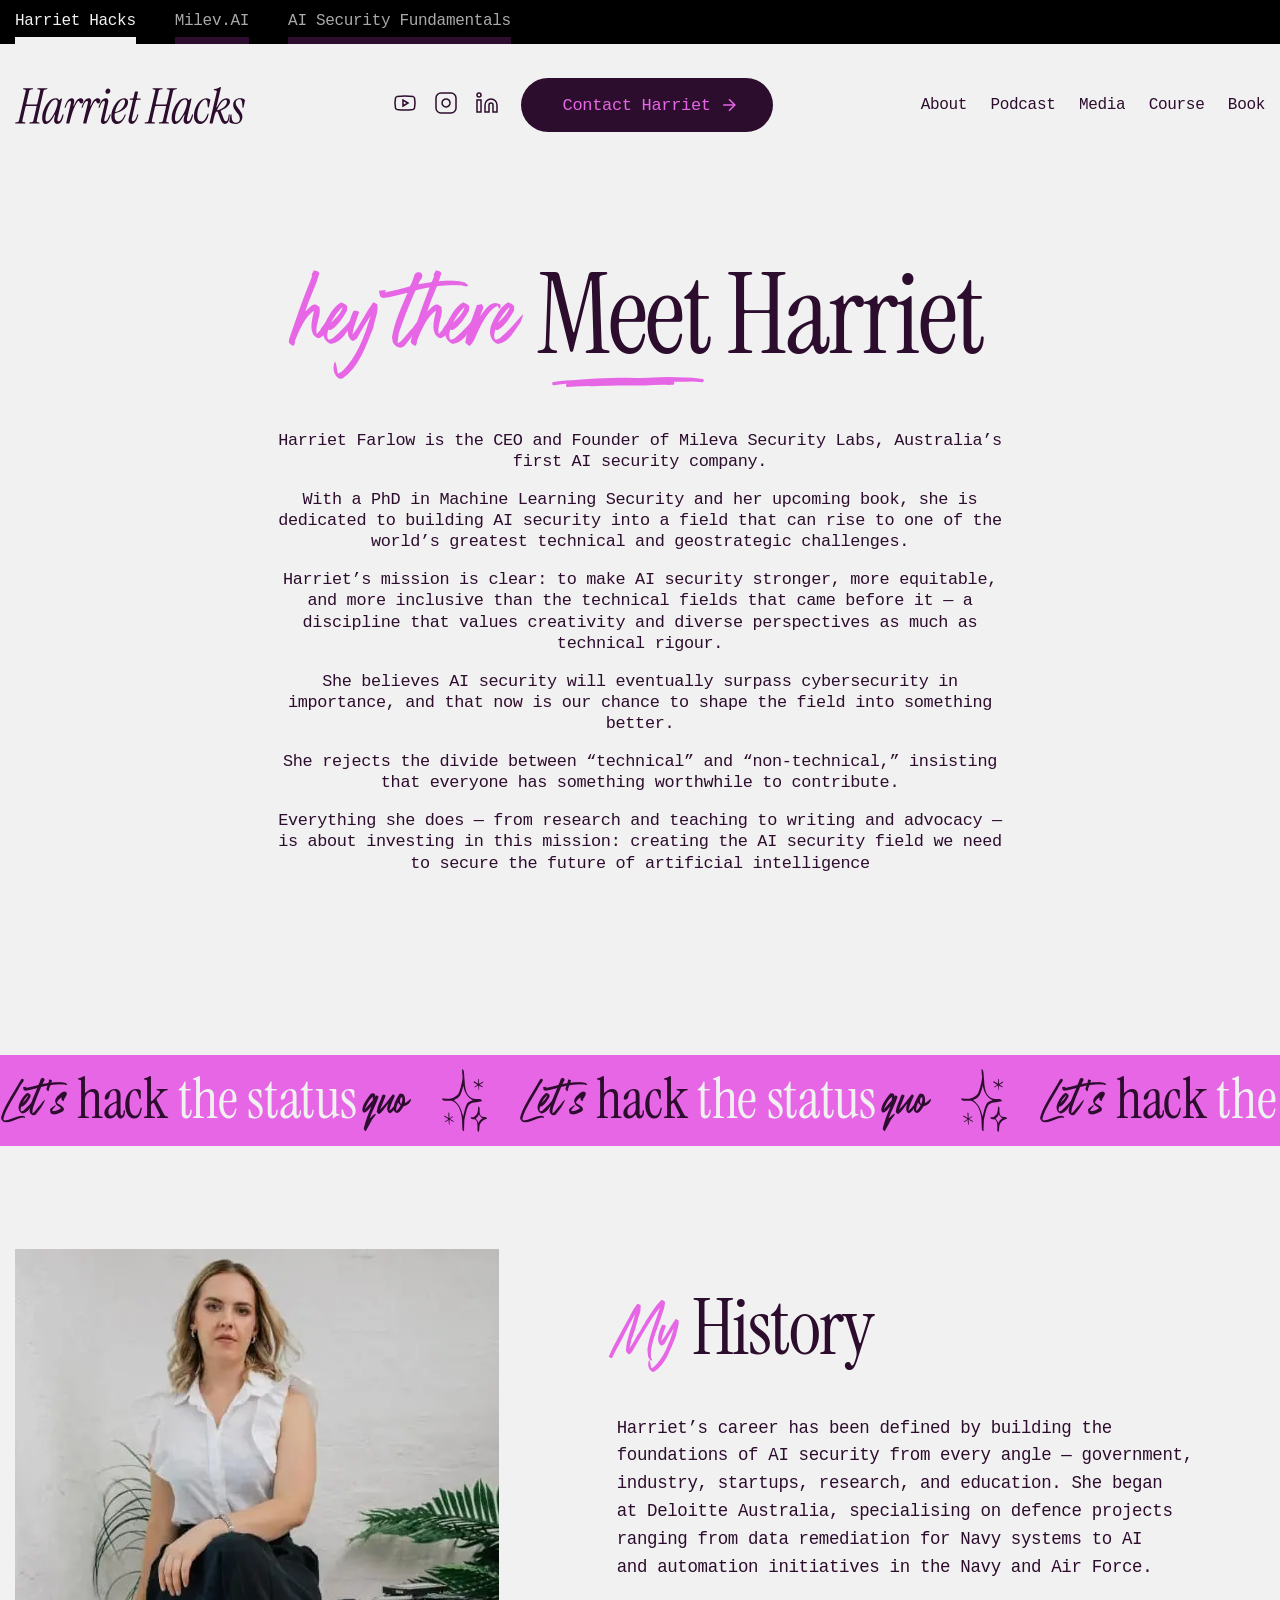
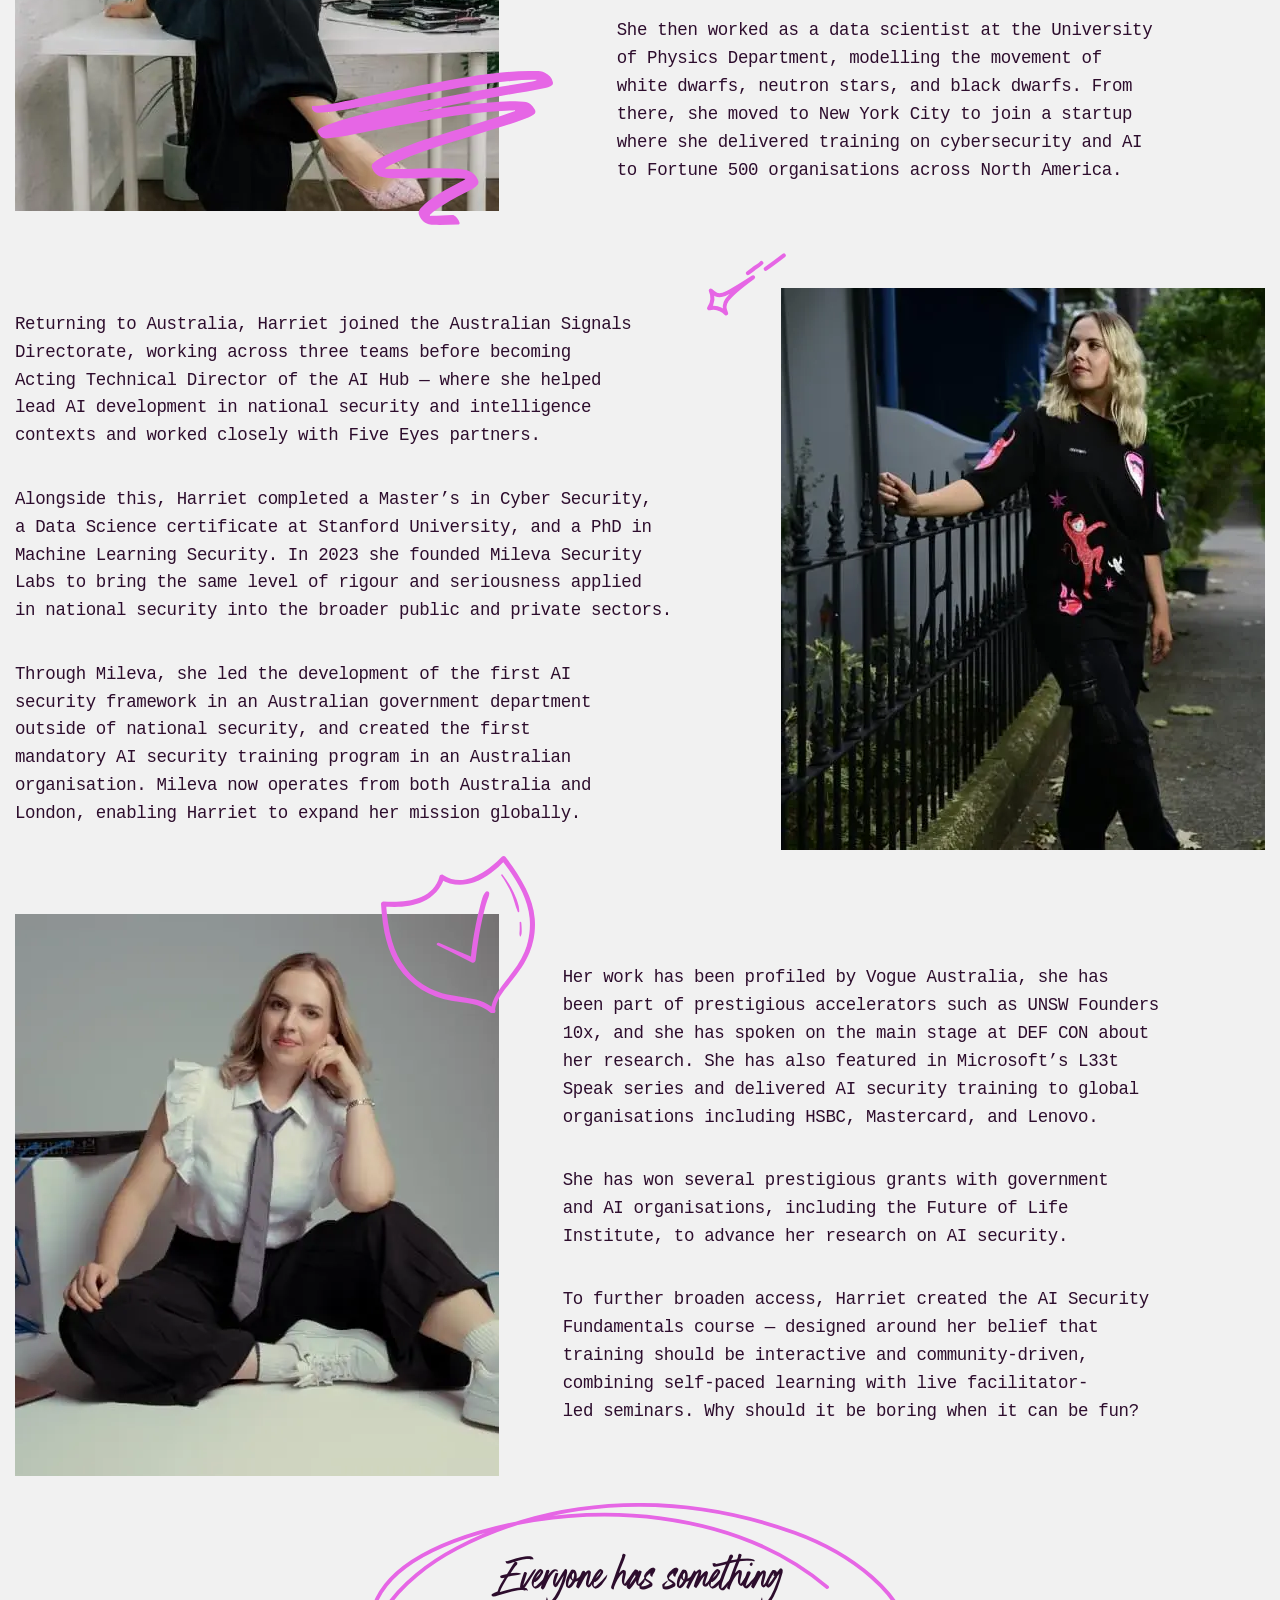
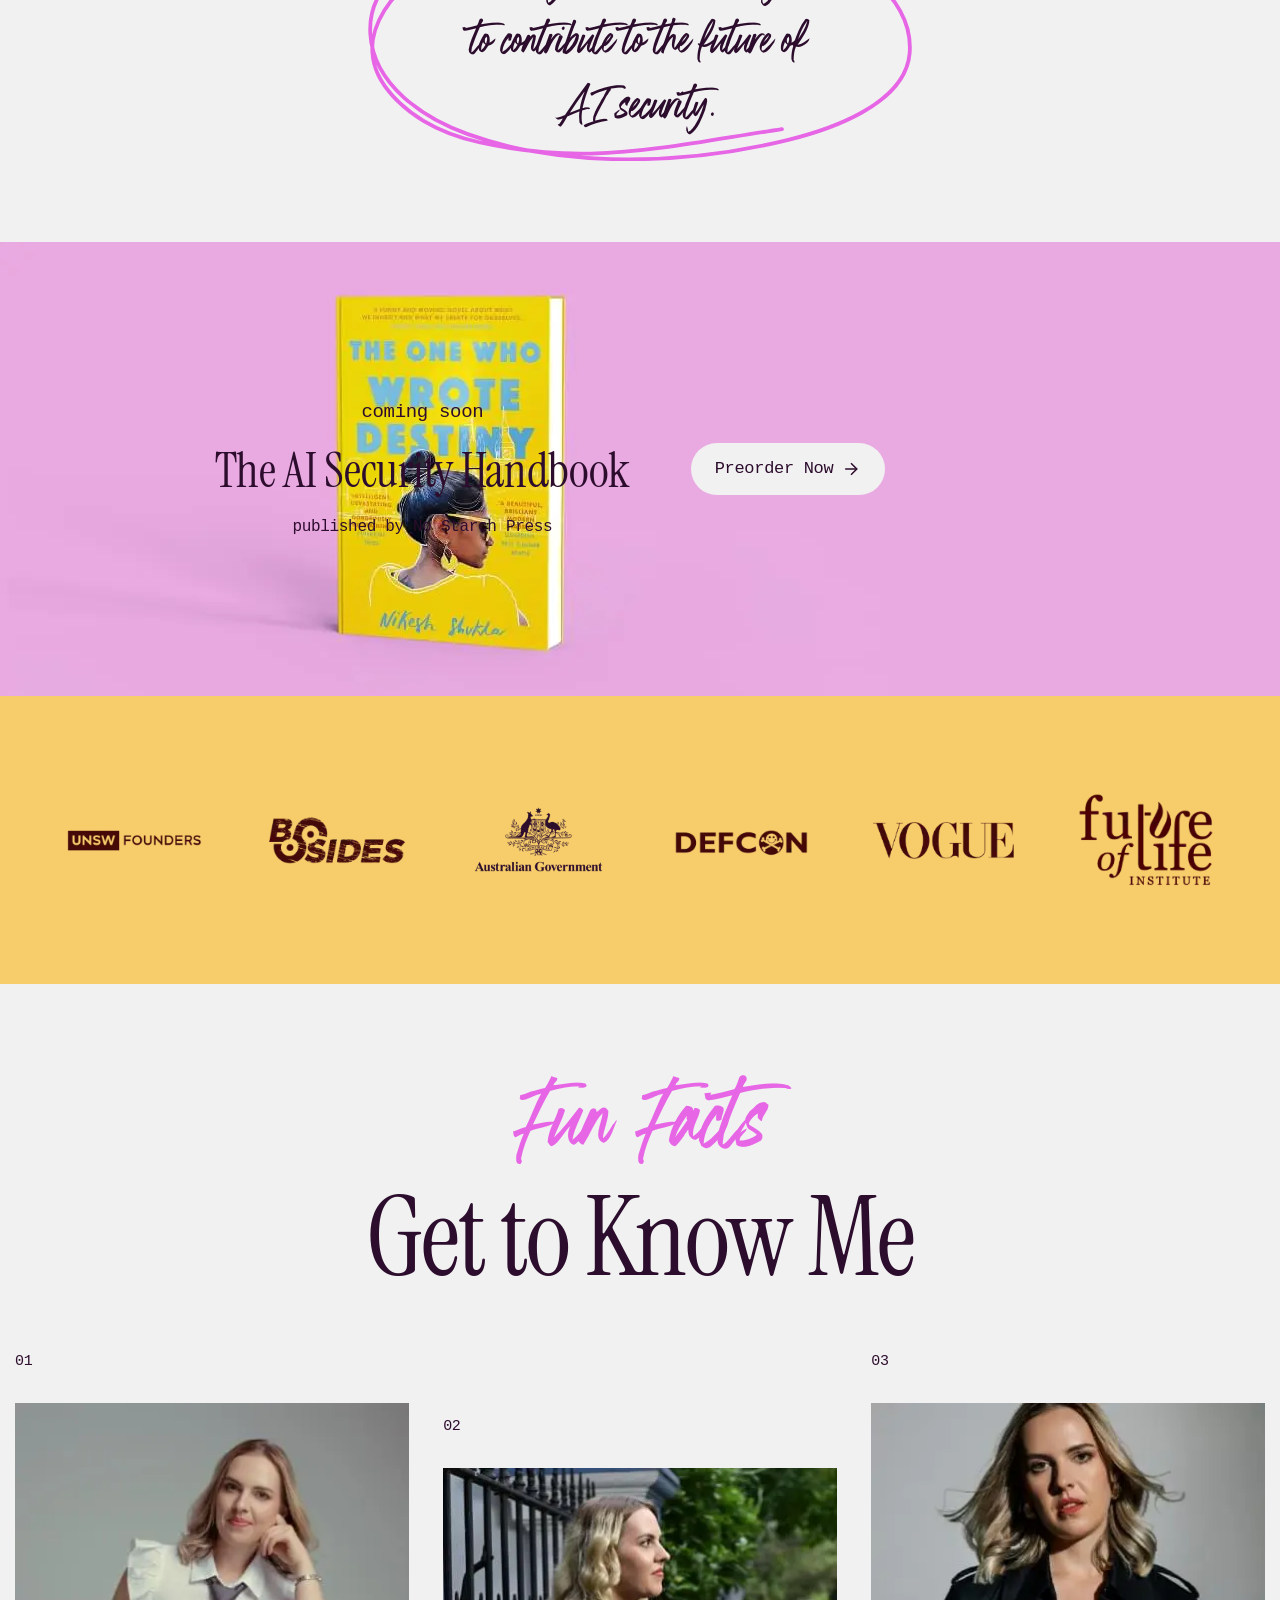
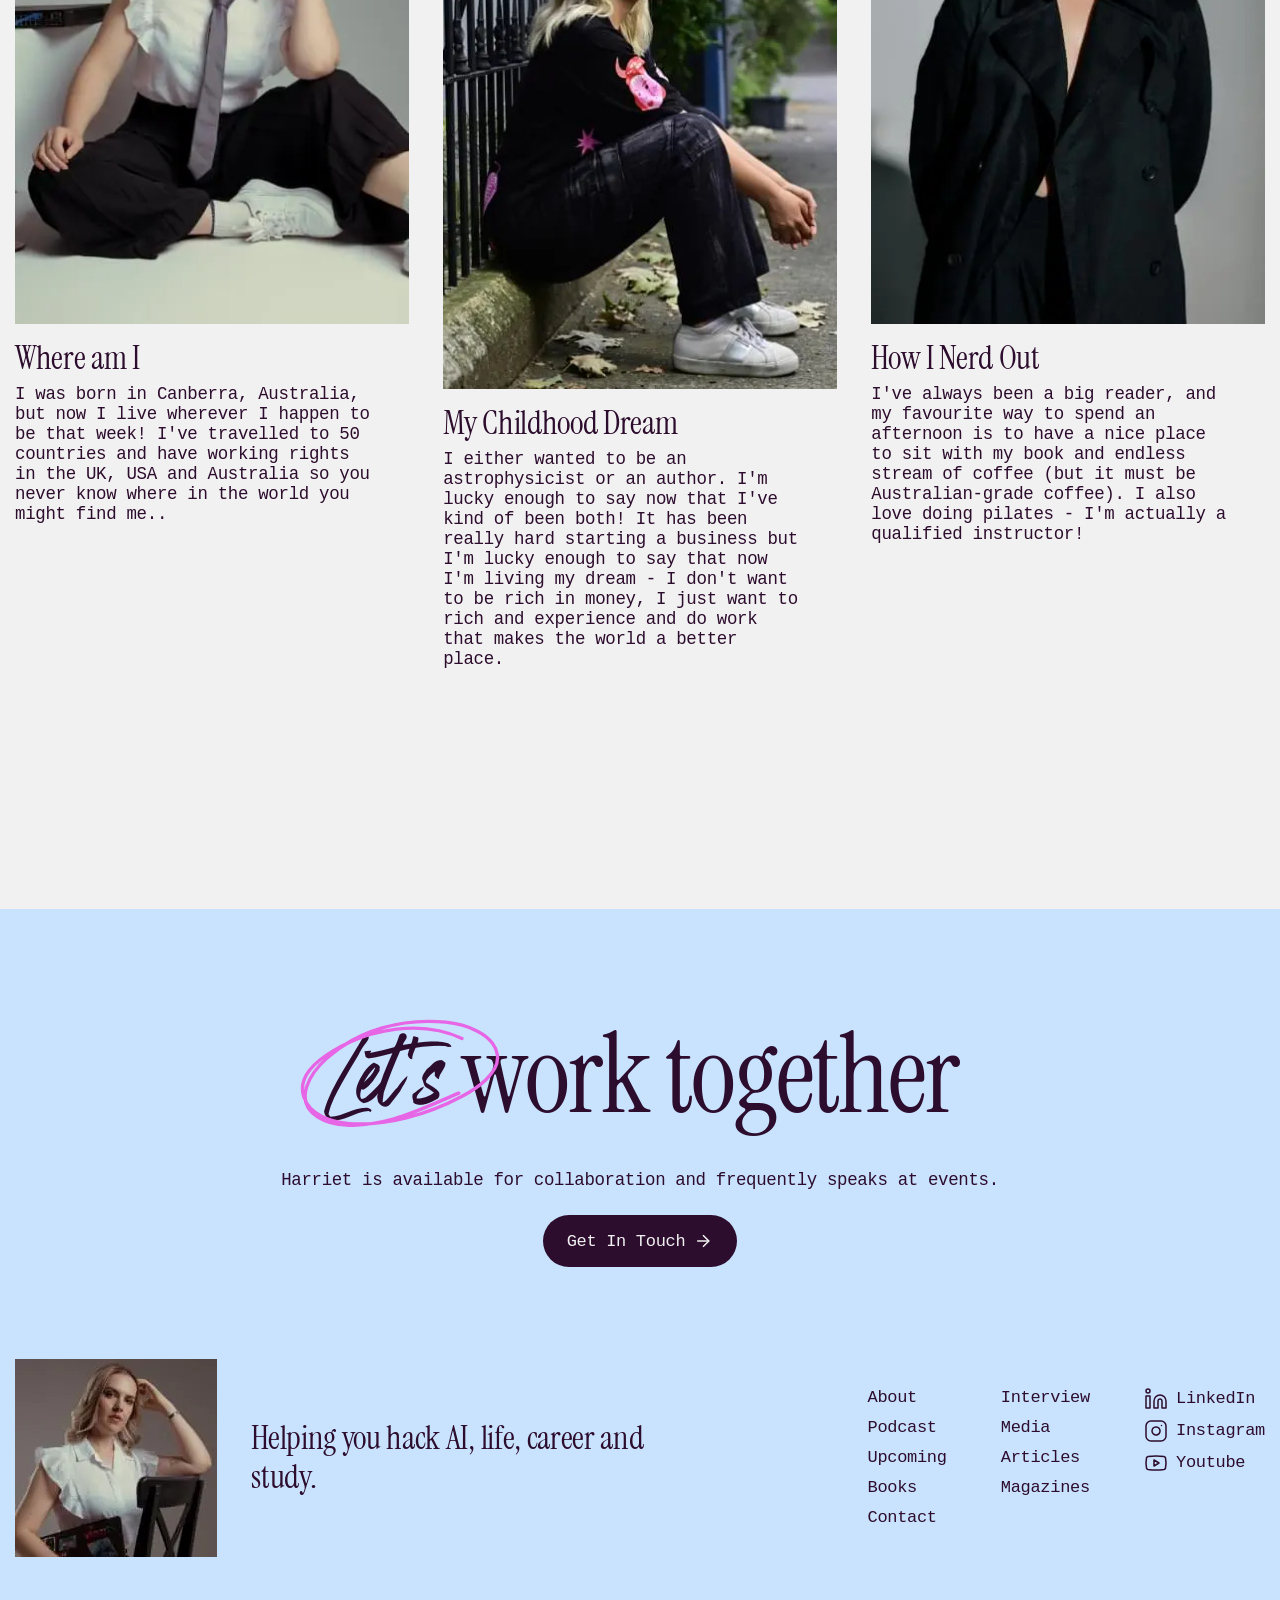
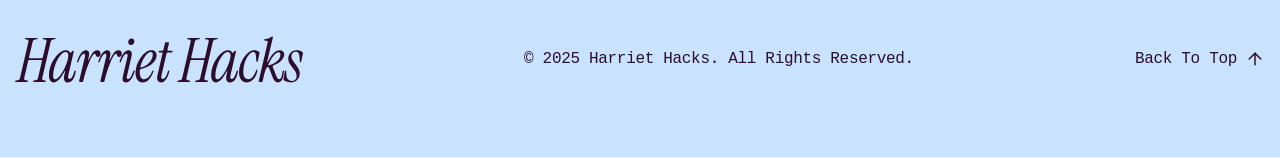
==== commit 228d876d: "changes" ====
--- a/about.html
+++ b/about.html
@@ -10,7 +10,7 @@
 
 	<link rel="shortcut icon" href="favicon.ico">
 	<meta name="viewport" content="width=device-width, initial-scale=1.0">
-	<link rel="stylesheet" href="css/style.min.css?_v=20251016132037">
+	<link rel="stylesheet" href="css/style.min.css?_v=20251016133955">
 </head>
 
 <body>
@@ -496,7 +496,7 @@
 	</div>
 
 
-	<script src="js/app.min.js?_v=20251016132037"></script>
+	<script src="js/app.min.js?_v=20251016133955"></script>
 </body>
 
 </html>
--- a/css/style.min.css
+++ b/css/style.min.css
@@ -1 +1 @@
-@font-face{font-family:"Instrument Serif";src:url(../fonts/InstrumentSerif-Regular.woff2) format("woff2");font-weight:400;font-style:normal;display:swap}@font-face{font-family:BostonSkylineClean;src:url(../fonts/BostonSkylineClean.woff2) format("woff2");font-weight:400;font-style:normal;display:swap}@font-face{font-family:"IBM Plex Mono",monospace;src:url(../fonts/IBMPlexMono-Regular.woff2) format("woff2");font-weight:400;font-style:normal;display:swap}@font-face{font-family:"IBM Plex Mono",monospace;src:url(../fonts/IBMPlexMono-Medium.woff2) format("woff2");font-weight:500;font-style:normal;display:swap}@font-face{font-family:"IBM Plex Mono",monospace;src:url(../fonts/IBMPlexMono-SemiBold.woff2) format("woff2");font-weight:600;font-style:normal;display:swap}[class*=-ibg]{position:relative;height:100%}[class*=-ibg] img{position:absolute;width:100%;height:100%;top:0;left:0;-o-object-fit:cover;object-fit:cover}[class*=-ibg_contain] img{-o-object-fit:contain;object-fit:contain}.btn{overflow:hidden;display:-webkit-box;display:-ms-flexbox;display:flex;position:relative;-webkit-box-align:center;-ms-flex-align:center;align-items:center;-webkit-box-pack:center;-ms-flex-pack:center;justify-content:center;padding:1rem 1.5rem;gap:.5rem;font-size:1.0625rem;cursor:pointer;background-color:#2d0d2d;position:relative;color:#f1f1f1;border-radius:100px;-webkit-transition:-webkit-transform .3s ease 0s;transition:-webkit-transform .3s ease 0s;transition:transform .3s ease 0s;transition:transform .3s ease 0s,-webkit-transform .3s ease 0s}.btn::before{content:"";position:absolute;top:0;left:-100%;width:100%;height:100%;background:-webkit-gradient(linear,left top,right top,from(transparent),color-stop(rgba(255,255,255,.4)),to(transparent));background:linear-gradient(90deg,transparent,rgba(255,255,255,.4),transparent);-webkit-transition:left .5s ease;transition:left .5s ease}.btn:hover{-webkit-transform:scale(1.05);-ms-transform:scale(1.05);transform:scale(1.05);-webkit-box-shadow:0 10px 25px rgba(139,92,246,.3);box-shadow:0 10px 25px rgba(139,92,246,.3)}.btn:hover::before{left:100%}.btn svg path{stroke:#f1f1f1}.btn_accent{color:#e666e5}.btn_accent svg path{stroke:#e666e5}.btn_white{background-color:#f1f1f1;color:#2d0d2d}.btn_white svg path{stroke:#2d0d2d}.hack{display:-webkit-box;display:-ms-flexbox;display:flex;-webkit-box-align:center;-ms-flex-align:center;align-items:center;overflow:hidden;background-color:#e666e5;white-space:nowrap;font-family:"Instrument Serif",serif}@supports (font-size:clamp(2.25rem ,1.8308383234rem + 2.0958083832vw ,4rem)){.hack{font-size:clamp(2.25rem ,1.8308383234rem + 2.0958083832vw ,4rem)}}@supports not (font-size:clamp(2.25rem ,1.8308383234rem + 2.0958083832vw ,4rem)){.hack{font-size:calc(2.25rem + 1.75*(100vw - 20rem)/ 83.5)}}.hack{line-height:1.296875%;color:#2d0d2d;gap:2rem}.hack__item{display:-webkit-box;display:-ms-flexbox;display:flex;-webkit-box-align:center;-ms-flex-align:center;align-items:center;-webkit-box-pack:center;-ms-flex-pack:center;justify-content:center;gap:2rem;padding-block:.875rem}.hack__boston{font-family:BostonSkylineClean}.hack__white{color:#f1f1f1}@supports (width:clamp(2.25rem ,2.0553892216rem + 0.9730538922vw ,3.0625rem)){.hack img{width:clamp(2.25rem ,2.0553892216rem + .9730538922vw ,3.0625rem)}}@supports not (width:clamp(2.25rem ,2.0553892216rem + 0.9730538922vw ,3.0625rem)){.hack img{width:calc(2.25rem + .8125*(100vw - 20rem)/ 83.5)}}@supports (height:clamp(3.125rem ,2.870508982rem + 1.2724550898vw ,4.1875rem)){.hack img{height:clamp(3.125rem ,2.870508982rem + 1.2724550898vw ,4.1875rem)}}@supports not (height:clamp(3.125rem ,2.870508982rem + 1.2724550898vw ,4.1875rem)){.hack img{height:calc(3.125rem + 1.0625*(100vw - 20rem)/ 83.5)}}.pagination__list{display:-webkit-box;display:-ms-flexbox;display:flex;-webkit-box-align:center;-ms-flex-align:center;align-items:center;gap:.5rem}.pagination__link{font-family:"Instrument Serif",serif}@supports (font-size:clamp(1.5rem ,1.3203592814rem + 0.8982035928vw ,2.25rem)){.pagination__link{font-size:clamp(1.5rem ,1.3203592814rem + .8982035928vw ,2.25rem)}}@supports not (font-size:clamp(1.5rem ,1.3203592814rem + 0.8982035928vw ,2.25rem)){.pagination__link{font-size:calc(1.5rem + .75*(100vw - 20rem)/ 83.5)}}.pagination__link{line-height:1.19;color:#968696;text-decoration:none;-webkit-transition:color .3s ease;transition:color .3s ease}.pagination__link:hover{color:#2d0d2d;text-decoration:underline;text-underline-offset:.25rem;text-decoration-thickness:.125rem}.pagination__link_active{color:#2d0d2d}.article{display:-webkit-box;display:-ms-flexbox;display:flex;-webkit-box-orient:vertical;-webkit-box-direction:normal;-ms-flex-direction:column;flex-direction:column}@supports (margin-bottom:clamp(1.5rem ,1.2604790419rem + 1.1976047904vw ,2.5rem)){.article__img{margin-bottom:clamp(1.5rem ,1.2604790419rem + 1.1976047904vw ,2.5rem)}}@supports not (margin-bottom:clamp(1.5rem ,1.2604790419rem + 1.1976047904vw ,2.5rem)){.article__img{margin-bottom:calc(1.5rem + 1*(100vw - 20rem)/ 83.5)}}.article__img img{width:100%;height:auto;-webkit-transition:opacity .3s ease;transition:opacity .3s ease;opacity:0}.article__img img.loaded{opacity:1}.article__label{margin-bottom:.75rem;display:block;letter-spacing:-.02em;font-size:.9375rem;line-height:1.4;text-transform:uppercase}.article__title{font-family:"Instrument Serif",serif}@supports (font-size:clamp(1.5rem ,1.3203592814rem + 0.8982035928vw ,2.25rem)){.article__title{font-size:clamp(1.5rem ,1.3203592814rem + .8982035928vw ,2.25rem)}}@supports not (font-size:clamp(1.5rem ,1.3203592814rem + 0.8982035928vw ,2.25rem)){.article__title{font-size:calc(1.5rem + .75*(100vw - 20rem)/ 83.5)}}.article__title{line-height:1.3;letter-spacing:-.02em;margin-bottom:1rem}.article__link{font-weight:500;font-size:1.0625rem;line-height:1.3;text-decoration:none;-webkit-transition:color .3s ease;transition:color .3s ease;display:-webkit-box;display:-ms-flexbox;display:flex;-webkit-box-align:center;-ms-flex-align:center;align-items:center;gap:.5rem}.article__link svg{width:1.25rem;height:1.25rem}.timer{padding:1rem 1.5rem;display:-webkit-box;display:-ms-flexbox;display:flex;-webkit-box-align:center;-ms-flex-align:center;align-items:center;-webkit-box-pack:center;-ms-flex-pack:center;justify-content:center;gap:1.125rem;border:1px solid #bfbfbf;border-radius:1rem}.timer__item{display:-webkit-box;display:-ms-flexbox;display:flex;-webkit-box-orient:vertical;-webkit-box-direction:normal;-ms-flex-direction:column;flex-direction:column;-webkit-box-align:center;-ms-flex-align:center;align-items:center;-webkit-box-pack:center;-ms-flex-pack:center;justify-content:center;gap:.25rem;line-height:1;font-size:.9375rem}@supports (font-size:clamp(1.625rem ,1.5351796407rem + 0.4491017964vw ,2rem)){.timer__item span:first-child{font-size:clamp(1.625rem ,1.5351796407rem + .4491017964vw ,2rem)}}@supports not (font-size:clamp(1.625rem ,1.5351796407rem + 0.4491017964vw ,2rem)){.timer__item span:first-child{font-size:calc(1.625rem + .375*(100vw - 20rem)/ 83.5)}}.timer__item span:first-child{letter-spacing:-.01em}.headings-list{display:-webkit-box;display:-ms-flexbox;display:flex;-webkit-box-orient:vertical;-webkit-box-direction:normal;-ms-flex-direction:column;flex-direction:column}@supports (gap:clamp(1.25rem ,1.0703592814rem + 0.8982035928vw ,2rem)){.headings-list{gap:clamp(1.25rem ,1.0703592814rem + .8982035928vw ,2rem)}}@supports not (gap:clamp(1.25rem ,1.0703592814rem + 0.8982035928vw ,2rem)){.headings-list{gap:calc(1.25rem + .75*(100vw - 20rem)/ 83.5)}}.headings-list__item{display:-ms-grid;display:grid}@supports (gap:clamp(1.25rem ,1.0703592814rem + 0.8982035928vw ,2rem)){.headings-list__item{gap:clamp(1.25rem ,1.0703592814rem + .8982035928vw ,2rem)}}@supports not (gap:clamp(1.25rem ,1.0703592814rem + 0.8982035928vw ,2rem)){.headings-list__item{gap:calc(1.25rem + .75*(100vw - 20rem)/ 83.5)}}.headings-list__header{display:-webkit-box;display:-ms-flexbox;display:flex;-webkit-box-align:center;-ms-flex-align:center;align-items:center}@supports (gap:clamp(1rem ,0.880239521rem + 0.5988023952vw ,1.5rem)){.headings-list__header{gap:clamp(1rem ,.880239521rem + .5988023952vw ,1.5rem)}}@supports not (gap:clamp(1rem ,0.880239521rem + 0.5988023952vw ,1.5rem)){.headings-list__header{gap:calc(1rem + .5*(100vw - 20rem)/ 83.5)}}.headings-list__number{text-transform:uppercase}@supports (font-size:clamp(0.8125rem ,0.7825598802rem + 0.1497005988vw ,0.9375rem)){.headings-list__number{font-size:clamp(.8125rem ,.7825598802rem + .1497005988vw ,.9375rem)}}@supports not (font-size:clamp(0.8125rem ,0.7825598802rem + 0.1497005988vw ,0.9375rem)){.headings-list__number{font-size:calc(.8125rem + .125*(100vw - 20rem)/ 83.5)}}.headings-list__number{letter-spacing:-.02em;background-color:#e666e5;color:#2d0d2d}@supports (padding:clamp(0.375rem ,0.3450598802rem + 0.1497005988vw ,0.5rem)){.headings-list__number{padding:clamp(.375rem ,.3450598802rem + .1497005988vw ,.5rem)}}@supports not (padding:clamp(0.375rem ,0.3450598802rem + 0.1497005988vw ,0.5rem)){.headings-list__number{padding:calc(.375rem + .125*(100vw - 20rem)/ 83.5)}}.headings-list__number{white-space:nowrap}.headings-list__title{font-weight:600}@supports (font-size:clamp(1rem ,0.9700598802rem + 0.1497005988vw ,1.125rem)){.headings-list__title{font-size:clamp(1rem ,.9700598802rem + .1497005988vw ,1.125rem)}}@supports not (font-size:clamp(1rem ,0.9700598802rem + 0.1497005988vw ,1.125rem)){.headings-list__title{font-size:calc(1rem + .125*(100vw - 20rem)/ 83.5)}}.headings-list__title{letter-spacing:-.02em}@supports (font-size:clamp(1rem ,0.9700598802rem + 0.1497005988vw ,1.125rem)){.headings-list__text p{font-size:clamp(1rem ,.9700598802rem + .1497005988vw ,1.125rem)}}@supports not (font-size:clamp(1rem ,0.9700598802rem + 0.1497005988vw ,1.125rem)){.headings-list__text p{font-size:calc(1rem + .125*(100vw - 20rem)/ 83.5)}}.headings-list__text p{line-height:1.27;letter-spacing:-.02em}.ol{display:-webkit-box;display:-ms-flexbox;display:flex;-webkit-box-orient:vertical;-webkit-box-direction:normal;-ms-flex-direction:column;flex-direction:column}@supports (gap:clamp(1.25rem ,1.0703592814rem + 0.8982035928vw ,2rem)){.ol{gap:clamp(1.25rem ,1.0703592814rem + .8982035928vw ,2rem)}}@supports not (gap:clamp(1.25rem ,1.0703592814rem + 0.8982035928vw ,2rem)){.ol{gap:calc(1.25rem + .75*(100vw - 20rem)/ 83.5)}}.ol__item{display:-webkit-box;display:-ms-flexbox;display:flex;-webkit-box-align:start;-ms-flex-align:start;align-items:start}@supports (gap:clamp(0.75rem ,0.6901197605rem + 0.2994011976vw ,1rem)){.ol__item{gap:clamp(.75rem ,.6901197605rem + .2994011976vw ,1rem)}}@supports not (gap:clamp(0.75rem ,0.6901197605rem + 0.2994011976vw ,1rem)){.ol__item{gap:calc(.75rem + .25*(100vw - 20rem)/ 83.5)}}@supports (width:clamp(1.25rem ,1.1901197605rem + 0.2994011976vw ,1.5rem)){.ol__number{width:clamp(1.25rem ,1.1901197605rem + .2994011976vw ,1.5rem)}}@supports not (width:clamp(1.25rem ,1.1901197605rem + 0.2994011976vw ,1.5rem)){.ol__number{width:calc(1.25rem + .25*(100vw - 20rem)/ 83.5)}}@supports (height:clamp(1.25rem ,1.1901197605rem + 0.2994011976vw ,1.5rem)){.ol__number{height:clamp(1.25rem ,1.1901197605rem + .2994011976vw ,1.5rem)}}@supports not (height:clamp(1.25rem ,1.1901197605rem + 0.2994011976vw ,1.5rem)){.ol__number{height:calc(1.25rem + .25*(100vw - 20rem)/ 83.5)}}.ol__number{display:-webkit-box;display:-ms-flexbox;display:flex;-webkit-box-align:center;-ms-flex-align:center;align-items:center;-webkit-box-pack:center;-ms-flex-pack:center;justify-content:center;-ms-flex-negative:0;flex-shrink:0}@supports (font-size:clamp(0.875rem ,0.8151197605rem + 0.2994011976vw ,1.125rem)){.ol__number{font-size:clamp(.875rem ,.8151197605rem + .2994011976vw ,1.125rem)}}@supports not (font-size:clamp(0.875rem ,0.8151197605rem + 0.2994011976vw ,1.125rem)){.ol__number{font-size:calc(.875rem + .25*(100vw - 20rem)/ 83.5)}}.ol__number{letter-spacing:-.02em;background-color:#2d0d2d;color:#f1f1f1;border-radius:50%}@supports (font-size:clamp(1rem ,0.9700598802rem + 0.1497005988vw ,1.125rem)){.ol__text p{font-size:clamp(1rem ,.9700598802rem + .1497005988vw ,1.125rem)}}@supports not (font-size:clamp(1rem ,0.9700598802rem + 0.1497005988vw ,1.125rem)){.ol__text p{font-size:calc(1rem + .125*(100vw - 20rem)/ 83.5)}}.ol__text p{line-height:1.27;letter-spacing:-.02em}.header{color:#f1f1f1;font-weight:500;z-index:50}.header__top{background-color:#000}.header__container{display:-webkit-box;display:-ms-flexbox;display:flex;-webkit-box-align:center;-ms-flex-align:center;align-items:center;-webkit-box-pack:justify;-ms-flex-pack:justify;justify-content:space-between;gap:.625rem}.header__top-list{padding-top:.75rem;display:-webkit-box;display:-ms-flexbox;display:flex;-webkit-box-align:center;-ms-flex-align:center;align-items:center}@supports (gap:clamp(1.5rem ,1.1856287425rem + 1.5718562874vw ,2.8125rem)){.header__top-list{gap:clamp(1.5rem ,1.1856287425rem + 1.5718562874vw ,2.8125rem)}}@supports not (gap:clamp(1.5rem ,1.1856287425rem + 1.5718562874vw ,2.8125rem)){.header__top-list{gap:calc(1.5rem + 1.3125*(100vw - 20rem)/ 83.5)}}.header__top-list{font-size:1rem}.header__top-item{height:100%;display:-webkit-box;display:-ms-flexbox;display:flex;-webkit-box-align:center;-ms-flex-align:center;align-items:center}.header__top-link{height:100%;padding-bottom:.875rem;display:block;position:relative;color:rgba(241,241,241,.7)}.header__top-link::before{content:"";position:absolute;bottom:0;left:0;width:100%;height:.4375rem;background-color:#2d0d2d;-webkit-transition:background .3s ease 0s;transition:background .3s ease 0s}.header__top-link_active{color:#f1f1f1}.header__top-link_active::before{background-color:#f1f1f1}.header__main{color:#2d0d2d}@supports (padding-block:clamp(1.25rem ,0.9505988024rem + 1.497005988vw ,2.5rem)){.header_padding .header__main{padding-block:clamp(1.25rem ,.9505988024rem + 1.497005988vw ,2.5rem)}}@supports not (padding-block:clamp(1.25rem ,0.9505988024rem + 1.497005988vw ,2.5rem)){.header_padding .header__main{padding-block:calc(1.25rem + 1.25*(100vw - 20rem)/ 83.5)}}.header__logo{-webkit-transition:scale .3s ease 0s;transition:scale .3s ease 0s;will-change:scale}.header__logo:hover{scale:1.05}.header__logo img{width:100%;height:auto}@supports (max-width:clamp(12.5rem ,11.871257485rem + 3.1437125749vw ,15.125rem)){.header__logo img{max-width:clamp(12.5rem ,11.871257485rem + 3.1437125749vw ,15.125rem)}}@supports not (max-width:clamp(12.5rem ,11.871257485rem + 3.1437125749vw ,15.125rem)){.header__logo img{max-width:calc(12.5rem + 2.625*(100vw - 20rem)/ 83.5)}}.header__nav-list{display:-webkit-box;display:-ms-flexbox;display:flex;-webkit-box-align:center;-ms-flex-align:center;align-items:center}@supports (gap:clamp(1.25rem ,0.3928930158rem + 1.3392558202vw ,2rem)){.header__nav-list{gap:clamp(1.25rem ,.3928930158rem + 1.3392558202vw ,2rem)}}@supports not (gap:clamp(1.25rem ,0.3928930158rem + 1.3392558202vw ,2rem)){.header__nav-list{gap:calc(1.25rem + .75*(100vw - 63.99875rem)/ 56.00125)}}.header__nav-link{-webkit-transition:all .3s ease 0s;transition:all .3s ease 0s;padding-bottom:.375rem;position:relative}.header__nav-link::before{content:"";position:absolute;bottom:0;left:50%;width:0;-webkit-transform:translateX(-50%);-ms-transform:translateX(-50%);transform:translateX(-50%);height:.125rem;background-color:#2d0d2d;-webkit-transition:all .3s ease 0s;transition:all .3s ease 0s}.header__actions{display:-webkit-box;display:-ms-flexbox;display:flex;-webkit-box-align:center;-ms-flex-align:center;align-items:center}@supports (gap:clamp(1rem ,0.880239521rem + 0.5988023952vw ,1.5rem)){.header__actions{gap:clamp(1rem ,.880239521rem + .5988023952vw ,1.5rem)}}@supports not (gap:clamp(1rem ,0.880239521rem + 0.5988023952vw ,1.5rem)){.header__actions{gap:calc(1rem + .5*(100vw - 20rem)/ 83.5)}}.header__socials{display:-webkit-box;display:-ms-flexbox;display:flex;-webkit-box-align:center;-ms-flex-align:center;align-items:center}@supports (gap:clamp(0.875rem ,0.1607441798rem + 1.1160465168vw ,1.5rem)){.header__socials{gap:clamp(.875rem ,.1607441798rem + 1.1160465168vw ,1.5rem)}}@supports not (gap:clamp(0.875rem ,0.1607441798rem + 1.1160465168vw ,1.5rem)){.header__socials{gap:calc(.875rem + .625*(100vw - 63.99875rem)/ 56.00125)}}.header__contact-btn{padding-left:2.625rem;padding-right:2.125rem;padding-block:1.0625rem}.header__mobile{display:none}.header__mobile-title{padding-top:.75rem;font-size:1.5rem;font-weight:600;color:#f1f1f1;padding-bottom:1.375rem;border-bottom:1px solid hsla(0,0%,100%,.1);width:100%;text-align:center}.icon-menu{display:none}@supports (padding-top:clamp(3.125rem ,2.0770958084rem + 5.2395209581vw ,7.5rem)){.footer{padding-top:clamp(3.125rem ,2.0770958084rem + 5.2395209581vw ,7.5rem)}}@supports not (padding-top:clamp(3.125rem ,2.0770958084rem + 5.2395209581vw ,7.5rem)){.footer{padding-top:calc(3.125rem + 4.375*(100vw - 20rem)/ 83.5)}}.footer{background-color:#c9e3ff;padding-bottom:3.125rem}@supports (margin-bottom:clamp(1.25rem ,-0.247005988rem + 7.4850299401vw ,7.5rem)){.footer__top{margin-bottom:clamp(1.25rem ,-.247005988rem + 7.4850299401vw ,7.5rem)}}@supports not (margin-bottom:clamp(1.25rem ,-0.247005988rem + 7.4850299401vw ,7.5rem)){.footer__top{margin-bottom:calc(1.25rem + 6.25*(100vw - 20rem)/ 83.5)}}.footer__top{display:-webkit-box;display:-ms-flexbox;display:flex;-webkit-box-orient:vertical;-webkit-box-direction:normal;-ms-flex-direction:column;flex-direction:column;-webkit-box-align:center;-ms-flex-align:center;align-items:center;text-align:center;-webkit-box-pack:center;-ms-flex-pack:center;justify-content:center;gap:1.5rem}@supports (font-size:clamp(3.75rem ,2.7020958084rem + 5.2395209581vw ,8.125rem)){.footer__title{font-size:clamp(3.75rem ,2.7020958084rem + 5.2395209581vw ,8.125rem)}}@supports not (font-size:clamp(3.75rem ,2.7020958084rem + 5.2395209581vw ,8.125rem)){.footer__title{font-size:calc(3.75rem + 4.375*(100vw - 20rem)/ 83.5)}}.footer__title{font-family:"Instrument Serif",serif;line-height:1.2;letter-spacing:-.02em}.footer__title span{font-family:BostonSkylineClean;position:relative}.footer__title span::after{content:"";position:absolute}@supports (width:clamp(6.25rem ,3.8547904192rem + 11.9760479042vw ,16.25rem)){.footer__title span::after{width:clamp(6.25rem ,3.8547904192rem + 11.9760479042vw ,16.25rem)}}@supports not (width:clamp(6.25rem ,3.8547904192rem + 11.9760479042vw ,16.25rem)){.footer__title span::after{width:calc(6.25rem + 10*(100vw - 20rem)/ 83.5)}}@supports (height:clamp(4.6875rem ,3.564745509rem + 5.6137724551vw ,9.375rem)){.footer__title span::after{height:clamp(4.6875rem ,3.564745509rem + 5.6137724551vw ,9.375rem)}}@supports not (height:clamp(4.6875rem ,3.564745509rem + 5.6137724551vw ,9.375rem)){.footer__title span::after{height:calc(4.6875rem + 4.6875*(100vw - 20rem)/ 83.5)}}.footer__title span::after{z-index:5;top:0;left:-25%;background:url(../img/icons/lines-vector.svg) center/100% no-repeat}@supports (font-size:clamp(1rem ,0.9700598802rem + 0.1497005988vw ,1.125rem)){.footer__desc{font-size:clamp(1rem ,.9700598802rem + .1497005988vw ,1.125rem)}}@supports not (font-size:clamp(1rem ,0.9700598802rem + 0.1497005988vw ,1.125rem)){.footer__desc{font-size:calc(1rem + .125*(100vw - 20rem)/ 83.5)}}.footer__desc{line-height:1.27;letter-spacing:-.02em}.footer__row{display:-webkit-box;display:-ms-flexbox;display:flex;-webkit-box-align:center;-ms-flex-align:center;align-items:center;-webkit-box-pack:justify;-ms-flex-pack:justify;justify-content:space-between;gap:1.25rem}@supports (margin-bottom:clamp(2.5rem ,2.2005988024rem + 1.497005988vw ,3.75rem)){.footer__row{margin-bottom:clamp(2.5rem ,2.2005988024rem + 1.497005988vw ,3.75rem)}}@supports not (margin-bottom:clamp(2.5rem ,2.2005988024rem + 1.497005988vw ,3.75rem)){.footer__row{margin-bottom:calc(2.5rem + 1.25*(100vw - 20rem)/ 83.5)}}.footer__left{display:-webkit-box;display:-ms-flexbox;display:flex;-webkit-box-align:center;-ms-flex-align:center;align-items:center}@supports (gap:clamp(1.25rem ,0.9505988024rem + 1.497005988vw ,2.5rem)){.footer__left{gap:clamp(1.25rem ,.9505988024rem + 1.497005988vw ,2.5rem)}}@supports not (gap:clamp(1.25rem ,0.9505988024rem + 1.497005988vw ,2.5rem)){.footer__left{gap:calc(1.25rem + 1.25*(100vw - 20rem)/ 83.5)}}@supports (font-size:clamp(1.5rem ,1.3203592814rem + 0.8982035928vw ,2.25rem)){.footer__heading{font-size:clamp(1.5rem ,1.3203592814rem + .8982035928vw ,2.25rem)}}@supports not (font-size:clamp(1.5rem ,1.3203592814rem + 0.8982035928vw ,2.25rem)){.footer__heading{font-size:calc(1.5rem + .75*(100vw - 20rem)/ 83.5)}}.footer__heading{line-height:1.19;letter-spacing:-.01em;font-family:"Instrument Serif",serif;max-width:26.25rem}.footer__nav{display:-webkit-box;display:-ms-flexbox;display:flex;-webkit-box-align:start;-ms-flex-align:start;align-items:start}@supports (gap:clamp(2.5rem ,-1.0712791009rem + 5.5802325841vw ,5.625rem)){.footer__nav{gap:clamp(2.5rem ,-1.0712791009rem + 5.5802325841vw ,5.625rem)}}@supports not (gap:clamp(2.5rem ,-1.0712791009rem + 5.5802325841vw ,5.625rem)){.footer__nav{gap:calc(2.5rem + 3.125*(100vw - 63.99875rem)/ 56.00125)}}.footer__nav{-ms-flex-wrap:wrap;flex-wrap:wrap}.footer__list{display:-webkit-box;display:-ms-flexbox;display:flex;-webkit-box-orient:vertical;-webkit-box-direction:normal;-ms-flex-direction:column;flex-direction:column;gap:.5rem}.footer__list-link{font-size:1.0625rem;display:-webkit-box;display:-ms-flexbox;display:flex;-webkit-box-align:center;-ms-flex-align:center;align-items:center;gap:.5rem;line-height:1.29;-webkit-transition:color .3s ease;transition:color .3s ease}.footer__list-link:hover{color:#e666e5}.footer__list-link:hover svg path{-webkit-transition:stroke .3s ease;transition:stroke .3s ease;stroke:#e666e5}.footer__copy{display:-webkit-box;display:-ms-flexbox;display:flex;-webkit-box-align:center;-ms-flex-align:center;align-items:center;gap:1.25rem;-webkit-box-pack:justify;-ms-flex-pack:justify;justify-content:space-between}.footer__logo{-webkit-transition:scale .3s ease 0s;transition:scale .3s ease 0s;will-change:scale}.footer__logo:hover{scale:1.05}.footer__back-to-top{display:-webkit-box;display:-ms-flexbox;display:flex;-webkit-box-align:center;-ms-flex-align:center;align-items:center;gap:.5rem;line-height:1.29;-webkit-transition:color .3s ease;transition:color .3s ease}.footer__back-to-top:hover{color:#e666e5}.footer__back-to-top:hover svg path{-webkit-transition:stroke .3s ease;transition:stroke .3s ease;stroke:#e666e5}.hero{display:-webkit-box;display:-ms-flexbox;display:flex;-webkit-box-align:center;-ms-flex-align:center;align-items:center;max-width:143.75rem;margin-inline:auto}.hero__container{width:100%}.hero__images{max-width:51.625rem;position:relative;width:100%;height:100%}.hero__img{width:100%;height:auto}.hero__img--first{max-width:41.0625rem}@supports (max-width:clamp(26.5625rem ,-5.9989035088rem + 50.8771929825vw ,41.0625rem)){.hero__img--first{max-width:clamp(26.5625rem ,-5.9989035088rem + 50.8771929825vw ,41.0625rem)}}@supports not (max-width:clamp(26.5625rem ,-5.9989035088rem + 50.8771929825vw ,41.0625rem)){.hero__img--first{max-width:calc(26.5625rem + 14.5*(100vw - 64rem)/ 28.5)}}.hero__img--second{max-width:31.25rem;position:relative;z-index:1;margin-top:-36.875rem;margin-left:20.1875rem}.hero__content{max-width:36.5rem}@supports (margin-right:clamp(8.875rem ,-58.0892857143rem + 71.4285714286vw ,27.625rem)){.hero__content{margin-right:clamp(8.875rem ,-58.0892857143rem + 71.4285714286vw ,27.625rem)}}@supports not (margin-right:clamp(8.875rem ,-58.0892857143rem + 71.4285714286vw ,27.625rem)){.hero__content{margin-right:calc(8.875rem + 18.75*(100vw - 93.75rem)/ 26.25)}}.hero__content{padding-block:6.5rem;width:100%;display:-webkit-box;display:-ms-flexbox;display:flex;-webkit-box-orient:vertical;-webkit-box-direction:normal;-ms-flex-direction:column;flex-direction:column;-webkit-box-align:center;-ms-flex-align:center;align-items:center;text-wrap:balance;margin-left:auto}@supports (max-width:clamp(30.625rem ,23.9107142857rem + 10.4910714286vw ,36.5rem)){.hero__content{max-width:clamp(30.625rem ,23.9107142857rem + 10.4910714286vw ,36.5rem)}}@supports not (max-width:clamp(30.625rem ,23.9107142857rem + 10.4910714286vw ,36.5rem)){.hero__content{max-width:calc(30.625rem + 5.875*(100vw - 64rem)/ 56)}}@supports (padding-block:clamp(1.25rem ,-0.0074850299rem + 6.2874251497vw ,6.5rem)){.hero__content{padding-block:clamp(1.25rem ,-.0074850299rem + 6.2874251497vw ,6.5rem)}}@supports not (padding-block:clamp(1.25rem ,-0.0074850299rem + 6.2874251497vw ,6.5rem)){.hero__content{padding-block:calc(1.25rem + 5.25*(100vw - 20rem)/ 83.5)}}@supports (gap:clamp(1.25rem ,0.8308383234rem + 2.0958083832vw ,3rem)){.hero__content{gap:clamp(1.25rem ,.8308383234rem + 2.0958083832vw ,3rem)}}@supports not (gap:clamp(1.25rem ,0.8308383234rem + 2.0958083832vw ,3rem)){.hero__content{gap:calc(1.25rem + 1.75*(100vw - 20rem)/ 83.5)}}.hero__title{font-family:"Instrument Serif",serif}@supports (font-size:clamp(5.625rem ,2.7678571429rem + 4.4642857143vw ,8.125rem)){.hero__title{font-size:clamp(5.625rem ,2.7678571429rem + 4.4642857143vw ,8.125rem)}}@supports not (font-size:clamp(5.625rem ,2.7678571429rem + 4.4642857143vw ,8.125rem)){.hero__title{font-size:calc(5.625rem + 2.5*(100vw - 64rem)/ 56)}}.hero__title{line-height:1em;letter-spacing:-.02em;margin:0;text-align:center}.hero__title span{position:relative;font-family:BostonSkylineClean}.hero__title span::before{content:"";width:250px;height:250px;position:absolute;top:46%;left:50%;-webkit-transform:translate(-50%,-50%);-ms-transform:translate(-50%,-50%);transform:translate(-50%,-50%);background:url(../img/icons/lines.svg) center no-repeat}.hero__description{text-align:center;font-size:1.125rem;line-height:1.27;letter-spacing:-.02em;max-width:31.875rem}.hero__btn{max-width:13.9375rem;width:100%;margin-inline:auto}.soon{background-color:#e8a9e0}.no-webp .soon_about{background-image:url(../img/soon/soon-bg-about.jpg)}.soon__content{display:-webkit-box;display:-ms-flexbox;display:flex;-webkit-box-align:center;-ms-flex-align:center;align-items:center;text-align:center;-webkit-box-pack:center;-ms-flex-pack:center;justify-content:center}@supports (gap:clamp(0.875rem ,-0.0980538922rem + 4.8652694611vw ,4.9375rem)){.soon__content{gap:clamp(.875rem ,-.0980538922rem + 4.8652694611vw ,4.9375rem)}}@supports not (gap:clamp(0.875rem ,-0.0980538922rem + 4.8652694611vw ,4.9375rem)){.soon__content{gap:calc(.875rem + 4.0625*(100vw - 20rem)/ 83.5)}}.soon__content{min-height:28.375rem;width:100%}.soon__image img{width:100%;height:auto}.soon__text{margin-left:-3.75rem;display:-webkit-box;display:-ms-flexbox;display:flex;-webkit-box-orient:vertical;-webkit-box-direction:normal;-ms-flex-direction:column;flex-direction:column;gap:1rem;-webkit-box-align:center;-ms-flex-align:center;align-items:center}.soon__label{font-size:1.1875rem}.soon__title-wrapper{display:-webkit-box;display:-ms-flexbox;display:flex;-webkit-box-align:center;-ms-flex-align:center;align-items:center;gap:1rem}.soon__title{font-family:"Instrument Serif",serif;font-size:3rem}.soon__btn{height:-webkit-fit-content;height:-moz-fit-content;height:fit-content;white-space:nowrap}.about{max-width:125rem;margin-inline:auto;position:relative}@supports (padding-block:clamp(5rem ,4.3113772455rem + 3.4431137725vw ,7.875rem)){.about{padding-block:clamp(5rem ,4.3113772455rem + 3.4431137725vw ,7.875rem)}}@supports not (padding-block:clamp(5rem ,4.3113772455rem + 3.4431137725vw ,7.875rem)){.about{padding-block:calc(5rem + 2.875*(100vw - 20rem)/ 83.5)}}.about__img{position:absolute}@supports (top:clamp(12.5rem ,10.9730538922rem + 7.6347305389vw ,18.875rem)){.about__img--first{top:clamp(12.5rem ,10.9730538922rem + 7.6347305389vw ,18.875rem)}}@supports not (top:clamp(12.5rem ,10.9730538922rem + 7.6347305389vw ,18.875rem)){.about__img--first{top:calc(12.5rem + 6.375*(100vw - 20rem)/ 83.5)}}.about__img--first{left:0}@supports (width:clamp(18.75rem ,17.252994012rem + 7.4850299401vw ,25rem)){.about__img--first{width:clamp(18.75rem ,17.252994012rem + 7.4850299401vw ,25rem)}}@supports not (width:clamp(18.75rem ,17.252994012rem + 7.4850299401vw ,25rem)){.about__img--first{width:calc(18.75rem + 6.25*(100vw - 20rem)/ 83.5)}}.about__img--first::after{content:"";position:absolute;left:0;bottom:-.625rem;width:100%;height:100%;background:url(../img/about/about-mask.svg) bottom left/auto no-repeat}.about__img--second{position:absolute}@supports (top:clamp(-2.625rem ,-0.9206586826rem + -1.6467065868vw ,-1.25rem)){.about__img--second{top:clamp(-2.625rem ,-.9206586826rem + -1.6467065868vw ,-1.25rem)}}@supports not (top:clamp(-2.625rem ,-0.9206586826rem + -1.6467065868vw ,-1.25rem)){.about__img--second{top:calc(-1.25rem + -1.375*(100vw - 20rem)/ 83.5)}}.about__img--second{right:0}@supports (width:clamp(12.5rem ,11.002994012rem + 7.4850299401vw ,18.75rem)){.about__img--second{width:clamp(12.5rem ,11.002994012rem + 7.4850299401vw ,18.75rem)}}@supports not (width:clamp(12.5rem ,11.002994012rem + 7.4850299401vw ,18.75rem)){.about__img--second{width:calc(12.5rem + 6.25*(100vw - 20rem)/ 83.5)}}.about__container{position:relative;display:-webkit-box;display:-ms-flexbox;display:flex;-webkit-box-orient:vertical;-webkit-box-direction:normal;-ms-flex-direction:column;flex-direction:column;-webkit-box-align:center;-ms-flex-align:center;align-items:center}.about__content{display:-webkit-box;display:-ms-flexbox;display:flex;-webkit-box-orient:vertical;-webkit-box-direction:normal;-ms-flex-direction:column;flex-direction:column;-webkit-box-align:center;-ms-flex-align:center;align-items:center}@supports (gap:clamp(2rem ,1.7604790419rem + 1.1976047904vw ,3rem)){.about__content{gap:clamp(2rem ,1.7604790419rem + 1.1976047904vw ,3rem)}}@supports not (gap:clamp(2rem ,1.7604790419rem + 1.1976047904vw ,3rem)){.about__content{gap:calc(2rem + 1*(100vw - 20rem)/ 83.5)}}.about__content{text-align:center}@supports (max-width:clamp(37.5rem ,33.2784431138rem + 21.1077844311vw ,55.125rem)){.about__content{max-width:clamp(37.5rem ,33.2784431138rem + 21.1077844311vw ,55.125rem)}}@supports not (max-width:clamp(37.5rem ,33.2784431138rem + 21.1077844311vw ,55.125rem)){.about__content{max-width:calc(37.5rem + 17.625*(100vw - 20rem)/ 83.5)}}.about__content{position:relative;z-index:5}.about__quote{display:-webkit-box;display:-ms-flexbox;display:flex;-webkit-box-orient:vertical;-webkit-box-direction:normal;-ms-flex-direction:column;flex-direction:column;-webkit-box-align:center;-ms-flex-align:center;align-items:center}@supports (gap:clamp(0.75rem ,0.6901197605rem + 0.2994011976vw ,1rem)){.about__quote{gap:clamp(.75rem ,.6901197605rem + .2994011976vw ,1rem)}}@supports not (gap:clamp(0.75rem ,0.6901197605rem + 0.2994011976vw ,1rem)){.about__quote{gap:calc(.75rem + .25*(100vw - 20rem)/ 83.5)}}@supports (width:clamp(3.75rem ,3.4505988024rem + 1.497005988vw ,5rem)){.about__quote img{width:clamp(3.75rem ,3.4505988024rem + 1.497005988vw ,5rem)}}@supports not (width:clamp(3.75rem ,3.4505988024rem + 1.497005988vw ,5rem)){.about__quote img{width:calc(3.75rem + 1.25*(100vw - 20rem)/ 83.5)}}@supports (height:clamp(3.75rem ,3.4505988024rem + 1.497005988vw ,5rem)){.about__quote img{height:clamp(3.75rem ,3.4505988024rem + 1.497005988vw ,5rem)}}@supports not (height:clamp(3.75rem ,3.4505988024rem + 1.497005988vw ,5rem)){.about__quote img{height:calc(3.75rem + 1.25*(100vw - 20rem)/ 83.5)}}.about__quote-text{font-family:"Instrument Serif",serif;font-weight:400}@supports (font-size:clamp(3rem ,2.371257485rem + 3.1437125749vw ,5.625rem)){.about__quote-text{font-size:clamp(3rem ,2.371257485rem + 3.1437125749vw ,5.625rem)}}@supports not (font-size:clamp(3rem ,2.371257485rem + 3.1437125749vw ,5.625rem)){.about__quote-text{font-size:calc(3rem + 2.625*(100vw - 20rem)/ 83.5)}}.about__quote-text{line-height:1em;letter-spacing:-.02em;color:#2d0d2d;margin:0;text-align:center}@supports (max-width:clamp(37.5rem ,34.1766467066rem + 16.6167664671vw ,51.375rem)){.about__quote-text{max-width:clamp(37.5rem ,34.1766467066rem + 16.6167664671vw ,51.375rem)}}@supports not (max-width:clamp(37.5rem ,34.1766467066rem + 16.6167664671vw ,51.375rem)){.about__quote-text{max-width:calc(37.5rem + 13.875*(100vw - 20rem)/ 83.5)}}.about__quote-text span{font-family:BostonSkylineClean}.about__quote-text span:last-child{color:#e666e5}.about__description{display:-webkit-box;display:-ms-flexbox;display:flex;-webkit-box-orient:vertical;-webkit-box-direction:normal;-ms-flex-direction:column;flex-direction:column}@supports (gap:clamp(0.75rem ,0.6901197605rem + 0.2994011976vw ,1rem)){.about__description{gap:clamp(.75rem ,.6901197605rem + .2994011976vw ,1rem)}}@supports not (gap:clamp(0.75rem ,0.6901197605rem + 0.2994011976vw ,1rem)){.about__description{gap:calc(.75rem + .25*(100vw - 20rem)/ 83.5)}}.about__description{max-width:100%;position:relative}.about__description p{font-family:"IBM Plex Mono",monospace;font-weight:400}@supports (font-size:clamp(1rem ,0.9700598802rem + 0.1497005988vw ,1.125rem)){.about__description p{font-size:clamp(1rem ,.9700598802rem + .1497005988vw ,1.125rem)}}@supports not (font-size:clamp(1rem ,0.9700598802rem + 0.1497005988vw ,1.125rem)){.about__description p{font-size:calc(1rem + .125*(100vw - 20rem)/ 83.5)}}.about__description p{line-height:1.6;letter-spacing:-.02em;color:#2d0d2d;margin:0}@supports (width:clamp(12.5rem ,12.1556886228rem + 1.7215568862vw ,13.9375rem)){.about__btn{width:clamp(12.5rem ,12.1556886228rem + 1.7215568862vw ,13.9375rem)}}@supports not (width:clamp(12.5rem ,12.1556886228rem + 1.7215568862vw ,13.9375rem)){.about__btn{width:calc(12.5rem + 1.4375*(100vw - 20rem)/ 83.5)}}@supports (margin-top:clamp(2.5rem ,2.245508982rem + 1.2724550898vw ,3.5625rem)){.about__stats{margin-top:clamp(2.5rem ,2.245508982rem + 1.2724550898vw ,3.5625rem)}}@supports not (margin-top:clamp(2.5rem ,2.245508982rem + 1.2724550898vw ,3.5625rem)){.about__stats{margin-top:calc(2.5rem + 1.0625*(100vw - 20rem)/ 83.5)}}.about__stats{display:-webkit-box;display:-ms-flexbox;display:flex;-webkit-box-align:center;-ms-flex-align:center;align-items:center;text-align:center;-webkit-box-pack:center;-ms-flex-pack:center;justify-content:center}@supports (gap:clamp(1.875rem ,1.4408682635rem + 2.1706586826vw ,3.6875rem)){.about__stats{gap:clamp(1.875rem ,1.4408682635rem + 2.1706586826vw ,3.6875rem)}}@supports not (gap:clamp(1.875rem ,1.4408682635rem + 2.1706586826vw ,3.6875rem)){.about__stats{gap:calc(1.875rem + 1.8125*(100vw - 20rem)/ 83.5)}}.about__stats{width:100%}.about__stat{display:-webkit-box;display:-ms-flexbox;display:flex;-webkit-box-orient:vertical;-webkit-box-direction:normal;-ms-flex-direction:column;flex-direction:column;-webkit-box-align:center;-ms-flex-align:center;align-items:center}@supports (gap:clamp(0.5rem ,0.4401197605rem + 0.2994011976vw ,0.75rem)){.about__stat{gap:clamp(.5rem ,.4401197605rem + .2994011976vw ,.75rem)}}@supports not (gap:clamp(0.5rem ,0.4401197605rem + 0.2994011976vw ,0.75rem)){.about__stat{gap:calc(.5rem + .25*(100vw - 20rem)/ 83.5)}}@supports (width:clamp(12.5rem ,11.3622754491rem + 5.6886227545vw ,17.25rem)){.about__stat{width:clamp(12.5rem ,11.3622754491rem + 5.6886227545vw ,17.25rem)}}@supports not (width:clamp(12.5rem ,11.3622754491rem + 5.6886227545vw ,17.25rem)){.about__stat{width:calc(12.5rem + 4.75*(100vw - 20rem)/ 83.5)}}.about__stat-number{font-family:"Instrument Serif",serif;font-weight:400}@supports (font-size:clamp(3.75rem ,3.3008982036rem + 2.245508982vw ,5.625rem)){.about__stat-number{font-size:clamp(3.75rem ,3.3008982036rem + 2.245508982vw ,5.625rem)}}@supports not (font-size:clamp(3.75rem ,3.3008982036rem + 2.245508982vw ,5.625rem)){.about__stat-number{font-size:calc(3.75rem + 1.875*(100vw - 20rem)/ 83.5)}}.about__stat-number{line-height:1em;letter-spacing:-.02em;color:#2d0d2d}.about__stat-label{font-family:"IBM Plex Mono",monospace;font-weight:400}@supports (font-size:clamp(1rem ,0.9550898204rem + 0.2245508982vw ,1.1875rem)){.about__stat-label{font-size:clamp(1rem ,.9550898204rem + .2245508982vw ,1.1875rem)}}@supports not (font-size:clamp(1rem ,0.9550898204rem + 0.2245508982vw ,1.1875rem)){.about__stat-label{font-size:calc(1rem + .1875*(100vw - 20rem)/ 83.5)}}.about__stat-label{line-height:1em;letter-spacing:-.02em;text-transform:uppercase;color:#2d0d2d}.about__stat-divider{width:.0625rem}@supports (height:clamp(5rem ,4.2215568862rem + 3.8922155689vw ,8.25rem)){.about__stat-divider{height:clamp(5rem ,4.2215568862rem + 3.8922155689vw ,8.25rem)}}@supports not (height:clamp(5rem ,4.2215568862rem + 3.8922155689vw ,8.25rem)){.about__stat-divider{height:calc(5rem + 3.25*(100vw - 20rem)/ 83.5)}}.about__stat-divider{background-color:#bfbfbf}.about__text{display:-webkit-box;display:-ms-flexbox;display:flex;-webkit-box-orient:vertical;-webkit-box-direction:normal;-ms-flex-direction:column;flex-direction:column}@supports (gap:clamp(0.75rem ,0.6901197605rem + 0.2994011976vw ,1rem)){.about__text{gap:clamp(.75rem ,.6901197605rem + .2994011976vw ,1rem)}}@supports not (gap:clamp(0.75rem ,0.6901197605rem + 0.2994011976vw ,1rem)){.about__text{gap:calc(.75rem + .25*(100vw - 20rem)/ 83.5)}}.about__text{max-width:100%}@supports (font-size:clamp(1rem ,0.9700598802rem + 0.1497005988vw ,1.125rem)){.about__text{font-size:clamp(1rem ,.9700598802rem + .1497005988vw ,1.125rem)}}@supports not (font-size:clamp(1rem ,0.9700598802rem + 0.1497005988vw ,1.125rem)){.about__text{font-size:calc(1rem + .125*(100vw - 20rem)/ 83.5)}}.about__text{position:relative}@supports (padding-inline:clamp(1.25rem ,0.8008982036rem + 2.245508982vw ,3.125rem)){.about__text{padding-inline:clamp(1.25rem ,.8008982036rem + 2.245508982vw ,3.125rem)}}@supports not (padding-inline:clamp(1.25rem ,0.8008982036rem + 2.245508982vw ,3.125rem)){.about__text{padding-inline:calc(1.25rem + 1.875*(100vw - 20rem)/ 83.5)}}.about__text{text-wrap:balance}.about__more{position:relative}.about__more::after{content:"";position:absolute;bottom:0;left:0;width:100%}@supports (height:clamp(6.25rem ,5.501497006rem + 3.7425149701vw ,9.375rem)){.about__more::after{height:clamp(6.25rem ,5.501497006rem + 3.7425149701vw ,9.375rem)}}@supports not (height:clamp(6.25rem ,5.501497006rem + 3.7425149701vw ,9.375rem)){.about__more::after{height:calc(6.25rem + 3.125*(100vw - 20rem)/ 83.5)}}.about__more::after{background:-webkit-gradient(linear,left top,left bottom,from(rgba(241,241,241,0)),to(#f1f1f1));background:linear-gradient(180deg,rgba(241,241,241,0),#f1f1f1 100%);-webkit-transition:all .3s ease 0s;transition:all .3s ease 0s;opacity:1;visibility:visible}.about__more_active::after{opacity:0;visibility:hidden}.about__more-btn{position:absolute;left:50%}@supports (bottom:clamp(0.9375rem ,0.8626497006rem + 0.374251497vw ,1.25rem)){.about__more-btn{bottom:clamp(.9375rem ,.8626497006rem + .374251497vw ,1.25rem)}}@supports not (bottom:clamp(0.9375rem ,0.8626497006rem + 0.374251497vw ,1.25rem)){.about__more-btn{bottom:calc(.9375rem + .3125*(100vw - 20rem)/ 83.5)}}.about__more-btn{font-weight:500;-webkit-transform:translateX(-50%);-ms-transform:translateX(-50%);transform:translateX(-50%);z-index:5;display:-webkit-box;display:-ms-flexbox;display:flex;-webkit-box-align:center;-ms-flex-align:center;align-items:center}@supports (gap:clamp(0.375rem ,0.3450598802rem + 0.1497005988vw ,0.5rem)){.about__more-btn{gap:clamp(.375rem ,.3450598802rem + .1497005988vw ,.5rem)}}@supports not (gap:clamp(0.375rem ,0.3450598802rem + 0.1497005988vw ,0.5rem)){.about__more-btn{gap:calc(.375rem + .125*(100vw - 20rem)/ 83.5)}}.about__more-btn{-webkit-box-pack:center;-ms-flex-pack:center;justify-content:center;margin:0 auto;-webkit-transition:all .3s ease 0s;transition:all .3s ease 0s}@supports (font-size:clamp(0.875rem ,0.8450598802rem + 0.1497005988vw ,1rem)){.about__more-btn{font-size:clamp(.875rem ,.8450598802rem + .1497005988vw ,1rem)}}@supports not (font-size:clamp(0.875rem ,0.8450598802rem + 0.1497005988vw ,1rem)){.about__more-btn{font-size:calc(.875rem + .125*(100vw - 20rem)/ 83.5)}}.about__more-btn svg{fill:#2d0d2d}@supports (width:clamp(1rem ,0.9401197605rem + 0.2994011976vw ,1.25rem)){.about__more-btn svg{width:clamp(1rem ,.9401197605rem + .2994011976vw ,1.25rem)}}@supports not (width:clamp(1rem ,0.9401197605rem + 0.2994011976vw ,1.25rem)){.about__more-btn svg{width:calc(1rem + .25*(100vw - 20rem)/ 83.5)}}@supports (height:clamp(1rem ,0.9401197605rem + 0.2994011976vw ,1.25rem)){.about__more-btn svg{height:clamp(1rem ,.9401197605rem + .2994011976vw ,1.25rem)}}@supports not (height:clamp(1rem ,0.9401197605rem + 0.2994011976vw ,1.25rem)){.about__more-btn svg{height:calc(1rem + .25*(100vw - 20rem)/ 83.5)}}.about__more_active .about__more-btn{opacity:0;visibility:hidden}.no-webp .course{background:url(../img/course/course-bg.jpg) center/cover no-repeat}.course__container{position:relative;min-height:100dvh;display:-webkit-box;display:-ms-flexbox;display:flex;-webkit-box-align:center;-ms-flex-align:center;align-items:center;-webkit-box-pack:end;-ms-flex-pack:end;justify-content:flex-end}.course__card{margin-right:6.4375rem;max-width:31.25rem;min-height:43.125rem;padding:2rem;background:hsla(0,0%,100%,.2);backdrop-filter:blur(1.25rem);position:relative;display:-webkit-box;display:-ms-flexbox;display:flex;-webkit-box-orient:vertical;-webkit-box-direction:normal;-ms-flex-direction:column;flex-direction:column;gap:1rem}.course__title{font-family:"Instrument Serif",serif;font-size:4rem;line-height:1em;letter-spacing:-.02em;color:#f1f1f1;margin:0;text-wrap:balance}.course__description{font-size:1.125rem;line-height:1.6;letter-spacing:-.02em;color:#f1f1f1;display:-webkit-box;display:-ms-flexbox;display:flex;-webkit-box-orient:vertical;-webkit-box-direction:normal;-ms-flex-direction:column;flex-direction:column;gap:1rem;-webkit-box-flex:1;-ms-flex-positive:1;flex-grow:1}.course__btn{background-color:#f1f1f1;color:#2d0d2d;-ms-flex-item-align:start;align-self:flex-start;width:14.5625rem}.course__badge{position:absolute;top:-1.5rem;right:-1rem;background-color:#f5c0bf;border-radius:50%}@supports (width:clamp(5rem ,4.5508982036rem + 2.245508982vw ,6.875rem)){.course__badge{width:clamp(5rem ,4.5508982036rem + 2.245508982vw ,6.875rem)}}@supports not (width:clamp(5rem ,4.5508982036rem + 2.245508982vw ,6.875rem)){.course__badge{width:calc(5rem + 1.875*(100vw - 20rem)/ 83.5)}}@supports (height:clamp(5rem ,4.5508982036rem + 2.245508982vw ,6.875rem)){.course__badge{height:clamp(5rem ,4.5508982036rem + 2.245508982vw ,6.875rem)}}@supports not (height:clamp(5rem ,4.5508982036rem + 2.245508982vw ,6.875rem)){.course__badge{height:calc(5rem + 1.875*(100vw - 20rem)/ 83.5)}}.course__badge{display:-webkit-box;display:-ms-flexbox;display:flex;-webkit-box-align:center;-ms-flex-align:center;align-items:center;-webkit-box-pack:center;-ms-flex-pack:center;justify-content:center;padding:.625rem;color:#440908;text-align:center;font-family:"Instrument Serif",serif;line-height:1em;letter-spacing:-.02em}@supports (font-size:clamp(1.5rem ,1.380239521rem + 0.5988023952vw ,2rem)){.course__badge{font-size:clamp(1.5rem ,1.380239521rem + .5988023952vw ,2rem)}}@supports not (font-size:clamp(1.5rem ,1.380239521rem + 0.5988023952vw ,2rem)){.course__badge{font-size:calc(1.5rem + .5*(100vw - 20rem)/ 83.5)}}.course__img{position:absolute;top:3.125rem;left:3.625rem}@supports (width:clamp(9.375rem ,8.5067365269rem + 4.3413173653vw ,13rem)){.course__img{width:clamp(9.375rem ,8.5067365269rem + 4.3413173653vw ,13rem)}}@supports not (width:clamp(9.375rem ,8.5067365269rem + 4.3413173653vw ,13rem)){.course__img{width:calc(9.375rem + 3.625*(100vw - 20rem)/ 83.5)}}@supports (height:clamp(9.375rem ,8.5067365269rem + 4.3413173653vw ,13rem)){.course__img{height:clamp(9.375rem ,8.5067365269rem + 4.3413173653vw ,13rem)}}@supports not (height:clamp(9.375rem ,8.5067365269rem + 4.3413173653vw ,13rem)){.course__img{height:calc(9.375rem + 3.625*(100vw - 20rem)/ 83.5)}}.course__img{z-index:2}.course__img img{width:100%;height:100%}.media{padding:6.25rem 8.625rem;background-color:#f1f1f1}.media__container{display:-webkit-box;display:-ms-flexbox;display:flex;-webkit-box-orient:vertical;-webkit-box-direction:normal;-ms-flex-direction:column;flex-direction:column;-webkit-box-align:center;-ms-flex-align:center;align-items:center}@supports (gap:clamp(2.5rem ,2.1407185629rem + 1.7964071856vw ,4rem)){.media__container{gap:clamp(2.5rem ,2.1407185629rem + 1.7964071856vw ,4rem)}}@supports not (gap:clamp(2.5rem ,2.1407185629rem + 1.7964071856vw ,4rem)){.media__container{gap:calc(2.5rem + 1.5*(100vw - 20rem)/ 83.5)}}.media__header{display:-webkit-box;display:-ms-flexbox;display:flex;-webkit-box-orient:vertical;-webkit-box-direction:normal;-ms-flex-direction:column;flex-direction:column;-webkit-box-align:center;-ms-flex-align:center;align-items:center;-webkit-box-pack:center;-ms-flex-pack:center;justify-content:center;text-align:center;width:100%;gap:1.5rem}.media__title{font-family:"Instrument Serif",serif,serif;font-weight:400}@supports (font-size:clamp(3.75rem ,3.3008982036rem + 2.245508982vw ,5.625rem)){.media__title{font-size:clamp(3.75rem ,3.3008982036rem + 2.245508982vw ,5.625rem)}}@supports not (font-size:clamp(3.75rem ,3.3008982036rem + 2.245508982vw ,5.625rem)){.media__title{font-size:calc(3.75rem + 1.875*(100vw - 20rem)/ 83.5)}}.media__title{line-height:1em;letter-spacing:-.02em;color:#2d0d2d;text-align:center;margin-bottom:1.5rem}.media__title span{font-family:BostonSkylineClean;color:#e666e5}.media__description{text-align:center;max-width:51.375rem}.media__grid{display:-ms-grid;display:grid;-ms-grid-columns:(1fr)[3];grid-template-columns:repeat(3,1fr)}@supports (gap:clamp(1rem ,-1.2857142857rem + 3.5714285714vw ,3rem)){.media__grid{gap:clamp(1rem ,-1.2857142857rem + 3.5714285714vw ,3rem)}}@supports not (gap:clamp(1rem ,-1.2857142857rem + 3.5714285714vw ,3rem)){.media__grid{gap:calc(1rem + 2*(100vw - 64rem)/ 56)}}.media__grid{width:100%}.media__card{display:-webkit-box;display:-ms-flexbox;display:flex;-webkit-box-orient:vertical;-webkit-box-direction:normal;-ms-flex-direction:column;flex-direction:column}@supports (gap:clamp(1.5rem ,1.2604790419rem + 1.1976047904vw ,2.5rem)){.media__card{gap:clamp(1.5rem ,1.2604790419rem + 1.1976047904vw ,2.5rem)}}@supports not (gap:clamp(1.5rem ,1.2604790419rem + 1.1976047904vw ,2.5rem)){.media__card{gap:calc(1.5rem + 1*(100vw - 20rem)/ 83.5)}}.media__card-image{width:100%}.media__card-image img{width:100%;height:auto}.media__card-content{display:-webkit-box;display:-ms-flexbox;display:flex;-webkit-box-orient:vertical;-webkit-box-direction:normal;-ms-flex-direction:column;flex-direction:column;gap:.75rem}.media__card-label{display:-webkit-inline-box;display:-ms-inline-flexbox;display:inline-flex;-webkit-box-align:end;-ms-flex-align:end;align-items:flex-end;gap:.375rem;font-family:"IBM Plex Mono",monospace;font-weight:400;font-size:.9375rem;line-height:1em;letter-spacing:-.02em;text-transform:uppercase;color:#2d0d2d}.media__card-title{font-family:"Instrument Serif",serif;font-weight:400;font-size:2.25rem;line-height:2.6875rem;letter-spacing:-.01em;color:#2d0d2d;margin:0}.media__card-link{display:-webkit-inline-box;display:-ms-inline-flexbox;display:inline-flex;-webkit-box-align:center;-ms-flex-align:center;align-items:center;gap:.25rem;font-weight:500;font-size:1.0625rem;line-height:1.3;color:#2d0d2d;text-decoration:none;-webkit-transition:color .3s ease;transition:color .3s ease;-ms-flex-item-align:start;align-self:flex-start}.media__card-link svg{width:1.25rem;height:1.25rem;rotate:-45deg}.media__footer{display:-webkit-box;display:-ms-flexbox;display:flex;-webkit-box-pack:center;-ms-flex-pack:center;justify-content:center}.media__btn{width:15.1875rem;font-family:"IBM Plex Mono",monospace;font-size:1.0625rem;font-weight:500}@supports (padding-block:clamp(3.75rem ,3.1511976048rem + 2.994011976vw ,6.25rem)){.logos{padding-block:clamp(3.75rem ,3.1511976048rem + 2.994011976vw ,6.25rem)}}@supports not (padding-block:clamp(3.75rem ,3.1511976048rem + 2.994011976vw ,6.25rem)){.logos{padding-block:calc(3.75rem + 2.5*(100vw - 20rem)/ 83.5)}}@supports (padding-inline:clamp(1.25rem ,0.6511976048rem + 2.994011976vw ,3.75rem)){.logos{padding-inline:clamp(1.25rem ,.6511976048rem + 2.994011976vw ,3.75rem)}}@supports not (padding-inline:clamp(1.25rem ,0.6511976048rem + 2.994011976vw ,3.75rem)){.logos{padding-inline:calc(1.25rem + 2.5*(100vw - 20rem)/ 83.5)}}.logos{background-color:#f7cd6c}.logos__container{display:-webkit-box;display:-ms-flexbox;display:flex;-webkit-box-align:center;-ms-flex-align:center;align-items:center}.logos__grid{display:-ms-grid;display:grid;-ms-grid-columns:(1fr)[6];grid-template-columns:repeat(6,1fr)}@supports (gap:clamp(2.5rem ,2.0508982036rem + 2.245508982vw ,4.375rem)){.logos__grid{gap:clamp(2.5rem ,2.0508982036rem + 2.245508982vw ,4.375rem)}}@supports not (gap:clamp(2.5rem ,2.0508982036rem + 2.245508982vw ,4.375rem)){.logos__grid{gap:calc(2.5rem + 1.875*(100vw - 20rem)/ 83.5)}}.logos__grid{width:100%;-webkit-box-align:center;-ms-flex-align:center;align-items:center}.logos__item{display:-webkit-box;display:-ms-flexbox;display:flex;-webkit-box-align:center;-ms-flex-align:center;align-items:center;-webkit-box-pack:center;-ms-flex-pack:center;justify-content:center}.logos__img{max-width:100%;width:100%;height:auto}@supports (padding-block:clamp(3.75rem ,2.8517964072rem + 4.4910179641vw ,7.5rem)){.podcast{padding-block:clamp(3.75rem ,2.8517964072rem + 4.4910179641vw ,7.5rem)}}@supports not (padding-block:clamp(3.75rem ,2.8517964072rem + 4.4910179641vw ,7.5rem)){.podcast{padding-block:calc(3.75rem + 3.75*(100vw - 20rem)/ 83.5)}}.podcast__container{display:-webkit-box;display:-ms-flexbox;display:flex;position:relative}@supports (gap:clamp(3.75rem ,-0.6071428571rem + 6.8080357143vw ,7.5625rem)){.podcast__container{gap:clamp(3.75rem ,-.6071428571rem + 6.8080357143vw ,7.5625rem)}}@supports not (gap:clamp(3.75rem ,-0.6071428571rem + 6.8080357143vw ,7.5625rem)){.podcast__container{gap:calc(3.75rem + 3.8125*(100vw - 64rem)/ 56)}}.podcast__image{width:100%;position:relative;left:-5.0625rem}.podcast__image img{position:absolute;width:100%;min-width:46.9375rem;height:auto}.podcast__content{display:-webkit-box;display:-ms-flexbox;display:flex;-webkit-box-orient:vertical;-webkit-box-direction:normal;-ms-flex-direction:column;flex-direction:column;gap:2rem;width:100%}.podcast__title{font-family:"Instrument Serif",serif,serif;font-weight:400}@supports (font-size:clamp(3.75rem ,3.3008982036rem + 2.245508982vw ,5.625rem)){.podcast__title{font-size:clamp(3.75rem ,3.3008982036rem + 2.245508982vw ,5.625rem)}}@supports not (font-size:clamp(3.75rem ,3.3008982036rem + 2.245508982vw ,5.625rem)){.podcast__title{font-size:calc(3.75rem + 1.875*(100vw - 20rem)/ 83.5)}}.podcast__title{line-height:120%;letter-spacing:-.02em;color:#2d0d2d;margin-top:3.125rem}.podcast__episodes{max-width:48.875rem;background:#d9d9d9;padding:2rem;display:-webkit-box;display:-ms-flexbox;display:flex;-webkit-box-orient:vertical;-webkit-box-direction:normal;-ms-flex-direction:column;flex-direction:column;-webkit-box-pack:start;-ms-flex-pack:start;justify-content:flex-start;-webkit-box-align:start;-ms-flex-align:start;align-items:flex-start}@supports (gap:clamp(1.5rem ,1.2305389222rem + 1.3473053892vw ,2.625rem)){.podcast__episodes{gap:clamp(1.5rem ,1.2305389222rem + 1.3473053892vw ,2.625rem)}}@supports not (gap:clamp(1.5rem ,1.2305389222rem + 1.3473053892vw ,2.625rem)){.podcast__episodes{gap:calc(1.5rem + 1.125*(100vw - 20rem)/ 83.5)}}.podcast__episode{width:100%}.podcast__episode-content{display:-webkit-box;display:-ms-flexbox;display:flex;-webkit-box-align:center;-ms-flex-align:center;align-items:center;-webkit-box-pack:justify;-ms-flex-pack:justify;justify-content:space-between}@supports (gap:clamp(1.5rem ,1.1407185629rem + 1.7964071856vw ,3rem)){.podcast__episode-content{gap:clamp(1.5rem ,1.1407185629rem + 1.7964071856vw ,3rem)}}@supports not (gap:clamp(1.5rem ,1.1407185629rem + 1.7964071856vw ,3rem)){.podcast__episode-content{gap:calc(1.5rem + 1.5*(100vw - 20rem)/ 83.5)}}.podcast__episode-info{display:-webkit-box;display:-ms-flexbox;display:flex;-webkit-box-orient:vertical;-webkit-box-direction:normal;-ms-flex-direction:column;flex-direction:column;gap:1rem;-webkit-box-flex:1;-ms-flex:1;flex:1}.podcast__episode-duration{font-family:"IBM Plex Mono",monospace,monospace;font-weight:400;font-size:.9375rem;line-height:1.25rem;letter-spacing:-.02em;text-transform:uppercase;color:#2d0d2d}.podcast__episode-title{font-family:"Instrument Serif",serif,serif;font-weight:400}@supports (font-size:clamp(1.75rem ,1.630239521rem + 0.5988023952vw ,2.25rem)){.podcast__episode-title{font-size:clamp(1.75rem ,1.630239521rem + .5988023952vw ,2.25rem)}}@supports not (font-size:clamp(1.75rem ,1.630239521rem + 0.5988023952vw ,2.25rem)){.podcast__episode-title{font-size:calc(1.75rem + .5*(100vw - 20rem)/ 83.5)}}.podcast__episode-title{line-height:119.4%;letter-spacing:-.01em;color:#2d0d2d;margin:0}.podcast__episode-btn{display:-webkit-inline-box;display:-ms-inline-flexbox;display:inline-flex;-webkit-box-align:center;-ms-flex-align:center;align-items:center;gap:.5rem;padding:.5rem 1rem;background-color:#f2f2f2;border-radius:6.25rem;font-family:"IBM Plex Mono",monospace;font-weight:500;font-size:1.0625rem;line-height:1.3;color:#2d0d2d;-webkit-transition:background-color .3s ease;transition:background-color .3s ease;-ms-flex-item-align:start;align-self:flex-start}.podcast__episode-btn img{width:1.25rem;height:1.25rem}.podcast__episode-image{width:12.375rem}.podcast__episode-image img{width:100%;height:auto}.podcast__divider{width:100%;height:.0625rem;background-color:#bfbfbf}.podcast__footer{display:-webkit-box;display:-ms-flexbox;display:flex;-webkit-box-pack:center;-ms-flex-pack:center;justify-content:center}.podcast__footer a{width:17.125rem}@supports (padding-block:clamp(3.75rem ,3.3008982036rem + 2.245508982vw ,5.625rem)){.contact{padding-block:clamp(3.75rem ,3.3008982036rem + 2.245508982vw ,5.625rem)}}@supports not (padding-block:clamp(3.75rem ,3.3008982036rem + 2.245508982vw ,5.625rem)){.contact{padding-block:calc(3.75rem + 1.875*(100vw - 20rem)/ 83.5)}}.contact__container{display:-webkit-box;display:-ms-flexbox;display:flex;-webkit-box-align:start;-ms-flex-align:start;align-items:start;-webkit-box-pack:center;-ms-flex-pack:center;justify-content:center;gap:4.5625rem}.contact__img{-ms-flex-negative:0;flex-shrink:0}.contact__img img{width:100%;height:auto;max-width:31.25rem}.contact__col{max-width:43.5625rem;width:100%}.contact__title{margin-bottom:3rem}@supports (font-size:clamp(3.75rem ,0.8334599226rem + 6.0762833979vw ,8.125rem)){.contact__title{font-size:clamp(3.75rem ,.8334599226rem + 6.0762833979vw ,8.125rem)}}@supports not (font-size:clamp(3.75rem ,0.8334599226rem + 6.0762833979vw ,8.125rem)){.contact__title{font-size:calc(3.75rem + 4.375*(100vw - 47.99875rem)/ 72.00125)}}.contact__title{font-family:"Instrument Serif",serif;line-height:1em}.contact__title span{font-family:BostonSkylineClean;color:#e666e5}.contact .contact__info{max-width:31.25rem;font-size:1.125rem;margin-bottom:1.5rem;line-height:1.6}.contact .contact__info a{display:block;color:#e666e5}.contact__form{display:-webkit-box;display:-ms-flexbox;display:flex;-webkit-box-orient:vertical;-webkit-box-direction:normal;-ms-flex-direction:column;flex-direction:column;gap:1.5rem}.contact__form-row{display:-ms-grid;display:grid;-ms-grid-columns:1fr 1fr;grid-template-columns:1fr 1fr;gap:1.5rem;-webkit-box-align:center;-ms-flex-align:center;align-items:center}.contact__form-label{display:-ms-grid;display:grid;gap:.5rem}.contact__form-input{height:3rem;padding-inline:.625rem;background-color:rgba(0,0,0,0);-webkit-transition:all .3s ease 0s;transition:all .3s ease 0s;border:1px solid #2d0d2d;outline:0;font-size:1rem}.contact__form-input::-webkit-input-placeholder{color:rgba(0,0,0,.6)}.contact__form-input::-moz-placeholder{color:rgba(0,0,0,.6)}.contact__form-input:-ms-input-placeholder{color:rgba(0,0,0,.6)}.contact__form-input::-ms-input-placeholder{color:rgba(0,0,0,.6)}.contact__form-input::placeholder{color:rgba(0,0,0,.6)}.contact__form-input:focus-within{border-color:#e666e5}.contact__form-textarea{resize:none;min-height:11.25rem;background-color:rgba(0,0,0,0);-webkit-transition:all .3s ease 0s;transition:all .3s ease 0s;border:1px solid #2d0d2d;outline:0;padding:.625rem;font-size:1rem}.contact__form-textarea::-webkit-input-placeholder{color:rgba(0,0,0,.6)}.contact__form-textarea::-moz-placeholder{color:rgba(0,0,0,.6)}.contact__form-textarea:-ms-input-placeholder{color:rgba(0,0,0,.6)}.contact__form-textarea::-ms-input-placeholder{color:rgba(0,0,0,.6)}.contact__form-textarea::placeholder{color:rgba(0,0,0,.6)}.contact__form-textarea:focus-within{border-color:#e666e5}.contact__form-button{width:10.125rem}.about-hero{position:relative}@supports (padding-top:clamp(2.5rem ,1.4221556886rem + 5.3892215569vw ,7rem)){.about-hero{padding-top:clamp(2.5rem ,1.4221556886rem + 5.3892215569vw ,7rem)}}@supports not (padding-top:clamp(2.5rem ,1.4221556886rem + 5.3892215569vw ,7rem)){.about-hero{padding-top:calc(2.5rem + 4.5*(100vw - 20rem)/ 83.5)}}@supports (padding-bottom:clamp(3.75rem ,1.2200598802rem + 12.6497005988vw ,14.3125rem)){.about-hero{padding-bottom:clamp(3.75rem ,1.2200598802rem + 12.6497005988vw ,14.3125rem)}}@supports not (padding-bottom:clamp(3.75rem ,1.2200598802rem + 12.6497005988vw ,14.3125rem)){.about-hero{padding-bottom:calc(3.75rem + 10.5625*(100vw - 20rem)/ 83.5)}}.about-hero__container{display:-webkit-box;display:-ms-flexbox;display:flex}.about-hero__img{height:-webkit-fit-content;height:-moz-fit-content;height:fit-content;overflow:hidden;position:absolute}.about-hero__img--first{top:14.25rem;left:0}.about-hero__img--first::before{content:"";position:absolute;left:-5px;bottom:-10px;width:100%;height:100%;background:url(../img/about/about-mask.svg) center/cover no-repeat}.about-hero__img--second{top:0;right:0}.about-hero__content{margin-top:7rem;max-width:62.125rem;margin:0 auto;-ms-grid-column-align:center;justify-self:center;text-align:center;position:relative;z-index:5}@supports (margin-bottom:clamp(1.5rem ,1.1407185629rem + 1.7964071856vw ,3rem)){.about-hero__title{margin-bottom:clamp(1.5rem ,1.1407185629rem + 1.7964071856vw ,3rem)}}@supports not (margin-bottom:clamp(1.5rem ,1.1407185629rem + 1.7964071856vw ,3rem)){.about-hero__title{margin-bottom:calc(1.5rem + 1.5*(100vw - 20rem)/ 83.5)}}@supports (font-size:clamp(4.375rem ,3.4767964072rem + 4.4910179641vw ,8.125rem)){.about-hero__title{font-size:clamp(4.375rem ,3.4767964072rem + 4.4910179641vw ,8.125rem)}}@supports not (font-size:clamp(4.375rem ,3.4767964072rem + 4.4910179641vw ,8.125rem)){.about-hero__title{font-size:calc(4.375rem + 3.75*(100vw - 20rem)/ 83.5)}}.about-hero__title{font-family:"Instrument Serif",serif;line-height:1em;letter-spacing:-.02em;padding-bottom:.75rem;position:relative;z-index:5}.about-hero__title span:first-child{font-family:BostonSkylineClean;color:#e666e5}.about-hero__title span:last-child{position:relative}.about-hero__title span:last-child::before{content:"";position:absolute;bottom:0;left:.875rem;width:100%}@supports (max-width:clamp(6.25rem ,5.0823353293rem + 5.8383233533vw ,11.125rem)){.about-hero__title span:last-child::before{max-width:clamp(6.25rem ,5.0823353293rem + 5.8383233533vw ,11.125rem)}}@supports not (max-width:clamp(6.25rem ,5.0823353293rem + 5.8383233533vw ,11.125rem)){.about-hero__title span:last-child::before{max-width:calc(6.25rem + 4.875*(100vw - 20rem)/ 83.5)}}.about-hero__title span:last-child::before{height:.75rem;background:url(../img/icons/line.svg) center/contain no-repeat}.about-hero__text{max-width:45.25rem;margin-inline:auto}@supports (font-size:clamp(0.875rem ,0.8151197605rem + 0.2994011976vw ,1.125rem)){.about-hero__text{font-size:clamp(.875rem ,.8151197605rem + .2994011976vw ,1.125rem)}}@supports not (font-size:clamp(0.875rem ,0.8151197605rem + 0.2994011976vw ,1.125rem)){.about-hero__text{font-size:calc(.875rem + .25*(100vw - 20rem)/ 83.5)}}.about-hero__text{line-height:1.27;letter-spacing:-.02em;display:-webkit-box;display:-ms-flexbox;display:flex;-webkit-box-orient:vertical;-webkit-box-direction:normal;-ms-flex-direction:column;flex-direction:column;gap:1rem}@supports (padding-block:clamp(3.75rem ,2.8517964072rem + 4.4910179641vw ,7.5rem)){.history{padding-block:clamp(3.75rem ,2.8517964072rem + 4.4910179641vw ,7.5rem)}}@supports not (padding-block:clamp(3.75rem ,2.8517964072rem + 4.4910179641vw ,7.5rem)){.history{padding-block:calc(3.75rem + 3.75*(100vw - 20rem)/ 83.5)}}.history__container{max-width:78.375rem!important}.history__items{display:-ms-grid;display:grid;-ms-grid-columns:1fr;grid-template-columns:1fr}@supports (gap:clamp(2.5rem ,2.005988024rem + 2.4700598802vw ,4.5625rem)){.history__items{gap:clamp(2.5rem ,2.005988024rem + 2.4700598802vw ,4.5625rem)}}@supports not (gap:clamp(2.5rem ,2.005988024rem + 2.4700598802vw ,4.5625rem)){.history__items{gap:calc(2.5rem + 2.0625*(100vw - 20rem)/ 83.5)}}@supports (margin-bottom:clamp(2.5rem ,1.9011976048rem + 2.994011976vw ,5rem)){.history__items{margin-bottom:clamp(2.5rem ,1.9011976048rem + 2.994011976vw ,5rem)}}@supports not (margin-bottom:clamp(2.5rem ,1.9011976048rem + 2.994011976vw ,5rem)){.history__items{margin-bottom:calc(2.5rem + 2.5*(100vw - 20rem)/ 83.5)}}.history__item{text-wrap:balance;display:-webkit-box;display:-ms-flexbox;display:flex;-webkit-box-align:center;-ms-flex-align:center;align-items:center}@supports (gap:clamp(2.5rem ,2.005988024rem + 2.4700598802vw ,4.5625rem)){.history__item{gap:clamp(2.5rem ,2.005988024rem + 2.4700598802vw ,4.5625rem)}}@supports not (gap:clamp(2.5rem ,2.005988024rem + 2.4700598802vw ,4.5625rem)){.history__item{gap:calc(2.5rem + 2.0625*(100vw - 20rem)/ 83.5)}}.history__item{width:100%;text-wrap:balance}.history__item:nth-child(even){-webkit-box-orient:horizontal;-webkit-box-direction:reverse;-ms-flex-direction:row-reverse;flex-direction:row-reverse}.history__item:nth-child(1) .history__text{max-width:36.5rem}.history__img{position:relative;-ms-flex-negative:0;flex-shrink:0}.history__img img{width:100%;height:auto}.history__img::after{content:"";position:absolute}.history__img_1{padding-right:3.375rem;padding-bottom:.875rem}.history__img_1::after{right:0;bottom:0;width:15.0625rem;height:15.8125rem;background:url(../img/history/decor-1.svg) right bottom/auto no-repeat}.history__img_2::after{width:6.6875rem;height:6.6875rem;top:-3.5625rem;left:-5.5rem;background:url(../img/history/decor-2.svg) top left/auto no-repeat}.history__img_3::after{top:-3.625rem;right:-2.25rem;width:9.625rem;height:9.8125rem;background:url(../img/history/decor-3.svg) top right/auto no-repeat}@supports (font-size:clamp(3rem ,2.371257485rem + 3.1437125749vw ,5.625rem)){.history__title{font-size:clamp(3rem ,2.371257485rem + 3.1437125749vw ,5.625rem)}}@supports not (font-size:clamp(3rem ,2.371257485rem + 3.1437125749vw ,5.625rem)){.history__title{font-size:calc(3rem + 2.625*(100vw - 20rem)/ 83.5)}}.history__title{line-height:1em;letter-spacing:-.02em;font-family:"Instrument Serif",serif}@supports (margin-bottom:clamp(2.25rem ,2.0703592814rem + 0.8982035928vw ,3rem)){.history__title{margin-bottom:clamp(2.25rem ,2.0703592814rem + .8982035928vw ,3rem)}}@supports not (margin-bottom:clamp(2.25rem ,2.0703592814rem + 0.8982035928vw ,3rem)){.history__title{margin-bottom:calc(2.25rem + .75*(100vw - 20rem)/ 83.5)}}.history__title span{font-family:BostonSkylineClean;color:#e666e5}.history__text{display:-ms-grid;display:grid}@supports (gap:clamp(1.5rem ,1.2604790419rem + 1.1976047904vw ,2.5rem)){.history__text{gap:clamp(1.5rem ,1.2604790419rem + 1.1976047904vw ,2.5rem)}}@supports not (gap:clamp(1.5rem ,1.2604790419rem + 1.1976047904vw ,2.5rem)){.history__text{gap:calc(1.5rem + 1*(100vw - 20rem)/ 83.5)}}@supports (font-size:clamp(1rem ,0.9700598802rem + 0.1497005988vw ,1.125rem)){.history__text{font-size:clamp(1rem ,.9700598802rem + .1497005988vw ,1.125rem)}}@supports not (font-size:clamp(1rem ,0.9700598802rem + 0.1497005988vw ,1.125rem)){.history__text{font-size:calc(1rem + .125*(100vw - 20rem)/ 83.5)}}.history__text{line-height:1.6;letter-spacing:-.02em}.history__quote{text-align:center;margin-inline:auto;width:100%}@supports (font-size:clamp(1.75rem ,1.2110778443rem + 2.6946107784vw ,4rem)){.history__quote{font-size:clamp(1.75rem ,1.2110778443rem + 2.6946107784vw ,4rem)}}@supports not (font-size:clamp(1.75rem ,1.2110778443rem + 2.6946107784vw ,4rem)){.history__quote{font-size:calc(1.75rem + 2.25*(100vw - 20rem)/ 83.5)}}.history__quote{line-height:1.2;letter-spacing:-.02em;font-family:BostonSkylineClean;position:relative}.history__quote::before{content:"";position:absolute;left:50%;top:45%;-webkit-transform:translate(-50%,-50%);-ms-transform:translate(-50%,-50%);transform:translate(-50%,-50%)}@supports (width:clamp(20rem ,15.2095808383rem + 23.9520958084vw ,40rem)){.history__quote::before{width:clamp(20rem ,15.2095808383rem + 23.9520958084vw ,40rem)}}@supports not (width:clamp(20rem ,15.2095808383rem + 23.9520958084vw ,40rem)){.history__quote::before{width:calc(20rem + 20*(100vw - 20rem)/ 83.5)}}@supports (height:clamp(9.375rem ,7.129491018rem + 11.2275449102vw ,18.75rem)){.history__quote::before{height:clamp(9.375rem ,7.129491018rem + 11.2275449102vw ,18.75rem)}}@supports not (height:clamp(9.375rem ,7.129491018rem + 11.2275449102vw ,18.75rem)){.history__quote::before{height:calc(9.375rem + 9.375*(100vw - 20rem)/ 83.5)}}.history__quote::before{background:url(../img/icons/lines-big.svg) center/contain no-repeat}@supports (padding-block:clamp(3.75rem ,3.3008982036rem + 2.245508982vw ,5.625rem)){.know{padding-block:clamp(3.75rem ,3.3008982036rem + 2.245508982vw ,5.625rem)}}@supports not (padding-block:clamp(3.75rem ,3.3008982036rem + 2.245508982vw ,5.625rem)){.know{padding-block:calc(3.75rem + 1.875*(100vw - 20rem)/ 83.5)}}@supports (margin-bottom:clamp(3.125rem ,0.879491018rem + 11.2275449102vw ,12.5rem)){.know{margin-bottom:clamp(3.125rem ,.879491018rem + 11.2275449102vw ,12.5rem)}}@supports not (margin-bottom:clamp(3.125rem ,0.879491018rem + 11.2275449102vw ,12.5rem)){.know{margin-bottom:calc(3.125rem + 9.375*(100vw - 20rem)/ 83.5)}}@supports (font-size:clamp(3.75rem ,2.7020958084rem + 5.2395209581vw ,8.125rem)){.know__title{font-size:clamp(3.75rem ,2.7020958084rem + 5.2395209581vw ,8.125rem)}}@supports not (font-size:clamp(3.75rem ,2.7020958084rem + 5.2395209581vw ,8.125rem)){.know__title{font-size:calc(3.75rem + 4.375*(100vw - 20rem)/ 83.5)}}.know__title{font-family:"Instrument Serif",serif;line-height:1em;letter-spacing:-.02em}@supports (margin-bottom:clamp(3rem ,2.7604790419rem + 1.1976047904vw ,4rem)){.know__title{margin-bottom:clamp(3rem ,2.7604790419rem + 1.1976047904vw ,4rem)}}@supports not (margin-bottom:clamp(3rem ,2.7604790419rem + 1.1976047904vw ,4rem)){.know__title{margin-bottom:calc(3rem + 1*(100vw - 20rem)/ 83.5)}}.know__title{text-align:center}.know__title span{display:block}@supports (margin-bottom:clamp(0.25rem ,0.1901197605rem + 0.2994011976vw ,0.5rem)){.know__title span{margin-bottom:clamp(.25rem ,.1901197605rem + .2994011976vw ,.5rem)}}@supports not (margin-bottom:clamp(0.25rem ,0.1901197605rem + 0.2994011976vw ,0.5rem)){.know__title span{margin-bottom:calc(.25rem + .25*(100vw - 20rem)/ 83.5)}}.know__title span{font-family:BostonSkylineClean;color:#e666e5}.know__items{display:-webkit-box;display:-ms-flexbox;display:flex;-webkit-box-pack:justify;-ms-flex-pack:justify;justify-content:space-between;-webkit-box-align:start;-ms-flex-align:start;align-items:start;counter-reset:item-counter}@supports (gap:clamp(1.25rem ,0.9505988024rem + 1.497005988vw ,2.5rem)){.know__items{gap:clamp(1.25rem ,.9505988024rem + 1.497005988vw ,2.5rem)}}@supports not (gap:clamp(1.25rem ,0.9505988024rem + 1.497005988vw ,2.5rem)){.know__items{gap:calc(1.25rem + 1.25*(100vw - 20rem)/ 83.5)}}.know__item{padding-top:3.125rem;max-width:24.75rem;width:100%;position:relative}.know__item:nth-child(2){margin-top:4.0625rem}.know__item::before{content:counter(item-counter,decimal-leading-zero);counter-increment:item-counter;position:absolute;top:0;left:0;font-size:.9375rem}@supports (margin-bottom:clamp(0.5rem ,0.4101796407rem + 0.4491017964vw ,0.875rem)){.know__img{margin-bottom:clamp(.5rem ,.4101796407rem + .4491017964vw ,.875rem)}}@supports not (margin-bottom:clamp(0.5rem ,0.4101796407rem + 0.4491017964vw ,0.875rem)){.know__img{margin-bottom:calc(.5rem + .375*(100vw - 20rem)/ 83.5)}}.know__img{overflow:hidden}.know__img img{width:100%;height:auto;display:block}.know__heading{font-family:"Instrument Serif",serif}@supports (font-size:clamp(1.625rem ,1.4752994012rem + 0.748502994vw ,2.25rem)){.know__heading{font-size:clamp(1.625rem ,1.4752994012rem + .748502994vw ,2.25rem)}}@supports not (font-size:clamp(1.625rem ,1.4752994012rem + 0.748502994vw ,2.25rem)){.know__heading{font-size:calc(1.625rem + .625*(100vw - 20rem)/ 83.5)}}.know__heading{margin-bottom:.3125rem}.know__text{text-wrap:balance;max-width:22.5rem}@supports (font-size:clamp(1rem ,0.9700598802rem + 0.1497005988vw ,1.125rem)){.know__text{font-size:clamp(1rem ,.9700598802rem + .1497005988vw ,1.125rem)}}@supports not (font-size:clamp(1rem ,0.9700598802rem + 0.1497005988vw ,1.125rem)){.know__text{font-size:calc(1rem + .125*(100vw - 20rem)/ 83.5)}}@supports (padding-block:clamp(1.25rem ,0.8308383234rem + 2.0958083832vw ,3rem)){.books-hero__title{padding-block:clamp(1.25rem ,.8308383234rem + 2.0958083832vw ,3rem)}}@supports not (padding-block:clamp(1.25rem ,0.8308383234rem + 2.0958083832vw ,3rem)){.books-hero__title{padding-block:calc(1.25rem + 1.75*(100vw - 20rem)/ 83.5)}}.books-hero__title{font-family:"Instrument Serif",serif}@supports (font-size:clamp(5rem ,4.251497006rem + 3.7425149701vw ,8.125rem)){.books-hero__title{font-size:clamp(5rem ,4.251497006rem + 3.7425149701vw ,8.125rem)}}@supports not (font-size:clamp(5rem ,4.251497006rem + 3.7425149701vw ,8.125rem)){.books-hero__title{font-size:calc(5rem + 3.125*(100vw - 20rem)/ 83.5)}}.books-hero__title{line-height:1.6;letter-spacing:-.02em;text-align:center}.books-hero__title span:first-child{font-family:BostonSkylineClean}.books-hero__title span:last-child{position:relative}.books-hero__title span:last-child::before{content:"";position:absolute;bottom:0;left:0;width:100%}@supports (max-width:clamp(8.75rem ,7.2979041916rem + 7.2604790419vw ,14.8125rem)){.books-hero__title span:last-child::before{max-width:clamp(8.75rem ,7.2979041916rem + 7.2604790419vw ,14.8125rem)}}@supports not (max-width:clamp(8.75rem ,7.2979041916rem + 7.2604790419vw ,14.8125rem)){.books-hero__title span:last-child::before{max-width:calc(8.75rem + 6.0625*(100vw - 20rem)/ 83.5)}}.books-hero__title span:last-child::before{height:1.5rem;background:url(../img/icons/line.svg) bottom center/contain no-repeat}@supports (padding-block:clamp(2.5rem ,1.3023952096rem + 5.9880239521vw ,7.5rem)){.books-hero__content{padding-block:clamp(2.5rem ,1.3023952096rem + 5.9880239521vw ,7.5rem)}}@supports not (padding-block:clamp(2.5rem ,1.3023952096rem + 5.9880239521vw ,7.5rem)){.books-hero__content{padding-block:calc(2.5rem + 5*(100vw - 20rem)/ 83.5)}}.books-hero__content{display:-webkit-box;display:-ms-flexbox;display:flex;-webkit-box-orient:vertical;-webkit-box-direction:normal;-ms-flex-direction:column;flex-direction:column;-webkit-box-align:center;-ms-flex-align:center;align-items:center;gap:2rem;max-width:30.25rem;margin-inline:auto}.books-hero__img{position:relative}.books-hero__img img{width:100%;height:auto}.books-hero__img span{position:absolute;width:6.875rem;height:6.875rem;top:8.6875rem;left:3.5rem;border-radius:50%;font-family:"Instrument Serif",serif}@supports (font-size:clamp(1.75rem ,1.6901197605rem + 0.2994011976vw ,2rem)){.books-hero__img span{font-size:clamp(1.75rem ,1.6901197605rem + .2994011976vw ,2rem)}}@supports not (font-size:clamp(1.75rem ,1.6901197605rem + 0.2994011976vw ,2rem)){.books-hero__img span{font-size:calc(1.75rem + .25*(100vw - 20rem)/ 83.5)}}.books-hero__img span{line-height:1.2;letter-spacing:-.02em;text-align:center;background-color:#e666e5;color:#fff;display:-webkit-box;display:-ms-flexbox;display:flex;-webkit-box-align:center;-ms-flex-align:center;align-items:center;-webkit-box-pack:center;-ms-flex-pack:center;justify-content:center;text-align:center}.books-hero__btn{width:100%}@supports (padding-block:clamp(3.75rem ,3.3008982036rem + 2.245508982vw ,5.625rem)){.quiz{padding-block:clamp(3.75rem ,3.3008982036rem + 2.245508982vw ,5.625rem)}}@supports not (padding-block:clamp(3.75rem ,3.3008982036rem + 2.245508982vw ,5.625rem)){.quiz{padding-block:calc(3.75rem + 1.875*(100vw - 20rem)/ 83.5)}}.quiz{background-color:#d9d9d9}.quiz__content{display:-webkit-box;display:-ms-flexbox;display:flex;-webkit-box-align:center;-ms-flex-align:center;align-items:center;-webkit-box-pack:center;-ms-flex-pack:center;justify-content:center;gap:2.5rem}.quiz__info{display:-ms-grid;display:grid;gap:1rem;max-width:52.5rem}.quiz__label{font-size:.9375rem;line-height:1em;letter-spacing:-.02em;text-transform:uppercase}.quiz__title{font-family:"Instrument Serif",serif}@supports (font-size:clamp(2.5rem ,1.751497006rem + 3.7425149701vw ,5.625rem)){.quiz__title{font-size:clamp(2.5rem ,1.751497006rem + 3.7425149701vw ,5.625rem)}}@supports not (font-size:clamp(2.5rem ,1.751497006rem + 3.7425149701vw ,5.625rem)){.quiz__title{font-size:calc(2.5rem + 3.125*(100vw - 20rem)/ 83.5)}}@supports (max-width:clamp(37.5rem ,27.5004340202rem + 20.8329716498vw ,52.5rem)){.quiz__title{max-width:clamp(37.5rem ,27.5004340202rem + 20.8329716498vw ,52.5rem)}}@supports not (max-width:clamp(37.5rem ,27.5004340202rem + 20.8329716498vw ,52.5rem)){.quiz__title{max-width:calc(37.5rem + 15*(100vw - 47.99875rem)/ 72.00125)}}.quiz__title{line-height:1em;letter-spacing:-.02em;text-wrap:balance}.quiz__text{display:-webkit-box;display:-ms-flexbox;display:flex;-webkit-box-orient:vertical;-webkit-box-direction:normal;-ms-flex-direction:column;flex-direction:column;gap:1rem}@supports (font-size:clamp(1rem ,0.9700598802rem + 0.1497005988vw ,1.125rem)){.quiz__text{font-size:clamp(1rem ,.9700598802rem + .1497005988vw ,1.125rem)}}@supports not (font-size:clamp(1rem ,0.9700598802rem + 0.1497005988vw ,1.125rem)){.quiz__text{font-size:calc(1rem + .125*(100vw - 20rem)/ 83.5)}}.quiz__text{line-height:1.6;letter-spacing:-.02em;max-width:41.125rem}.quiz__colab{max-width:23rem;display:-ms-grid;display:grid;gap:1rem}.quiz__img img{width:100%;height:auto}.media-hero__container{container-type:inline-size}.media-hero__title{font-size:clamp(5rem,8vw,8.125rem);font-family:"Instrument Serif",serif;letter-spacing:-.02em;text-align:center;-webkit-margin-after:clamp(1.5rem,4vw,3rem);margin-block-end:clamp(1.5rem,4vw,3rem)}.media-hero__title span{font-family:BostonSkylineClean;color:#e666e5}.media-hero__content{isolation:isolate}.media-hero__tabs{contain:layout style}.media-hero__tabs-header{-webkit-padding-after:clamp(1.5rem,4vw,3rem);padding-block-end:clamp(1.5rem,4vw,3rem);display:-webkit-box;display:-ms-flexbox;display:flex;-webkit-box-align:center;-ms-flex-align:center;align-items:center;-webkit-box-pack:center;-ms-flex-pack:center;justify-content:center;-ms-flex-wrap:wrap;flex-wrap:wrap;gap:1rem}.media-hero__tabs-navigation{display:-webkit-box;display:-ms-flexbox;display:flex;-webkit-box-align:center;-ms-flex-align:center;align-items:center;-webkit-box-pack:center;-ms-flex-pack:center;justify-content:center;-ms-flex-wrap:wrap;flex-wrap:wrap;gap:1rem}.media-hero__article{contain:layout style;height:-webkit-fit-content;height:-moz-fit-content;height:fit-content;-webkit-transition:opacity .3s ease,-webkit-transform .3s ease;transition:opacity .3s ease,-webkit-transform .3s ease;transition:opacity .3s ease,transform .3s ease;transition:opacity .3s ease,transform .3s ease,-webkit-transform .3s ease}.media-hero__pagination{padding-block:clamp(1.5rem,4vw,3rem)}.tabs__header-label{font-weight:500}.tabs__title{display:-webkit-box;display:-ms-flexbox;display:flex;-webkit-box-align:center;-ms-flex-align:center;align-items:center;-webkit-box-pack:center;-ms-flex-pack:center;justify-content:center;padding:.5rem 1rem;border-radius:6.25rem;-webkit-transition:background-color .2s ease,color .2s ease,-webkit-transform .1s ease;transition:background-color .2s ease,color .2s ease,-webkit-transform .1s ease;transition:background-color .2s ease,color .2s ease,transform .1s ease;transition:background-color .2s ease,color .2s ease,transform .1s ease,-webkit-transform .1s ease;gap:.5rem;background-color:#d9d9d9;cursor:pointer;border:none;font-family:inherit;will-change:background-color,color,transform}.tabs__title:hover{-webkit-transform:translateY(-1px);-ms-transform:translateY(-1px);transform:translateY(-1px)}.tabs__title:active{-webkit-transform:translateY(0);-ms-transform:translateY(0);transform:translateY(0)}.tabs__title._tab-active{background-color:#2d0d2d;color:#f1f1f1}.tabs__title._tab-active svg path{fill:#f1f1f1;-webkit-transition:fill .2s ease;transition:fill .2s ease}.tabs__title svg{-ms-flex-negative:0;flex-shrink:0}.tabs__content{contain:layout}.tabs__body{-webkit-animation:fadeIn .3s ease;animation:fadeIn .3s ease}@supports (padding-block:clamp(3rem ,2.7604790419rem + 1.1976047904vw ,4rem)){.tabs__body{padding-block:clamp(3rem ,2.7604790419rem + 1.1976047904vw ,4rem)}}@supports not (padding-block:clamp(3rem ,2.7604790419rem + 1.1976047904vw ,4rem)){.tabs__body{padding-block:calc(3rem + 1*(100vw - 20rem)/ 83.5)}}.tabs__body{-webkit-transition:opacity .2s ease,-webkit-transform .2s ease;transition:opacity .2s ease,-webkit-transform .2s ease;transition:opacity .2s ease,transform .2s ease;transition:opacity .2s ease,transform .2s ease,-webkit-transform .2s ease}.tabs__articles{position:relative;width:100%;min-height:200px}@-webkit-keyframes fadeIn{from{opacity:0;-webkit-transform:translateY(.5rem);transform:translateY(.5rem)}to{opacity:1;-webkit-transform:translateY(0);transform:translateY(0)}}@keyframes fadeIn{from{opacity:0;-webkit-transform:translateY(.5rem);transform:translateY(.5rem)}to{opacity:1;-webkit-transform:translateY(0);transform:translateY(0)}}@supports (padding-bottom:clamp(3.75rem ,3.3008982036rem + 2.245508982vw ,5.625rem)){.podcast-hero{padding-bottom:clamp(3.75rem ,3.3008982036rem + 2.245508982vw ,5.625rem)}}@supports not (padding-bottom:clamp(3.75rem ,3.3008982036rem + 2.245508982vw ,5.625rem)){.podcast-hero{padding-bottom:calc(3.75rem + 1.875*(100vw - 20rem)/ 83.5)}}.podcast-hero__header{padding-block:3rem;display:-webkit-box;display:-ms-flexbox;display:flex;-webkit-box-orient:vertical;-webkit-box-direction:normal;-ms-flex-direction:column;flex-direction:column;-webkit-box-align:center;-ms-flex-align:center;align-items:center;text-align:center}@supports (gap:clamp(1.5rem ,1.1407185629rem + 1.7964071856vw ,3rem)){.podcast-hero__header{gap:clamp(1.5rem ,1.1407185629rem + 1.7964071856vw ,3rem)}}@supports not (gap:clamp(1.5rem ,1.1407185629rem + 1.7964071856vw ,3rem)){.podcast-hero__header{gap:calc(1.5rem + 1.5*(100vw - 20rem)/ 83.5)}}.podcast-hero__title{font-family:"Instrument Serif",serif}@supports (font-size:clamp(3.75rem ,2.7020958084rem + 5.2395209581vw ,8.125rem)){.podcast-hero__title{font-size:clamp(3.75rem ,2.7020958084rem + 5.2395209581vw ,8.125rem)}}@supports not (font-size:clamp(3.75rem ,2.7020958084rem + 5.2395209581vw ,8.125rem)){.podcast-hero__title{font-size:calc(3.75rem + 4.375*(100vw - 20rem)/ 83.5)}}.podcast-hero__title{line-height:1.6;letter-spacing:-.02em;text-align:center}.podcast-hero__title span:first-child{font-family:BostonSkylineClean}.podcast-hero__title span:last-child{position:relative}.podcast-hero__title span:last-child::before{content:"";position:absolute;bottom:0;left:50%;-webkit-transform:translate(-50%,-50%);-ms-transform:translate(-50%,-50%);transform:translate(-50%,-50%);width:14.8125rem;height:.75rem;background:url(../img/icons/line.svg) center/contain no-repeat}.podcast-hero__text{max-width:38.125rem}@supports (font-size:clamp(1rem ,0.9700598802rem + 0.1497005988vw ,1.125rem)){.podcast-hero__text{font-size:clamp(1rem ,.9700598802rem + .1497005988vw ,1.125rem)}}@supports not (font-size:clamp(1rem ,0.9700598802rem + 0.1497005988vw ,1.125rem)){.podcast-hero__text{font-size:calc(1rem + .125*(100vw - 20rem)/ 83.5)}}.podcast-hero__text{line-height:1.27;letter-spacing:-.02em;display:-webkit-box;display:-ms-flexbox;display:flex;-webkit-box-orient:vertical;-webkit-box-direction:normal;-ms-flex-direction:column;flex-direction:column;gap:1rem}.podcast-hero__links{display:-webkit-box;display:-ms-flexbox;display:flex;-webkit-box-align:center;-ms-flex-align:center;align-items:center;-webkit-box-pack:center;-ms-flex-pack:center;justify-content:center;-ms-flex-wrap:wrap;flex-wrap:wrap;gap:1rem}.podcast-hero__link{background-color:#e666e5}@supports (padding-top:clamp(3.75rem ,2.7619760479rem + 4.9401197605vw ,7.875rem)){.podcast-hero__items{padding-top:clamp(3.75rem ,2.7619760479rem + 4.9401197605vw ,7.875rem)}}@supports not (padding-top:clamp(3.75rem ,2.7619760479rem + 4.9401197605vw ,7.875rem)){.podcast-hero__items{padding-top:calc(3.75rem + 4.125*(100vw - 20rem)/ 83.5)}}.podcast-hero__items{margin-bottom:3.75rem;display:-webkit-box;display:-ms-flexbox;display:flex;-webkit-box-orient:vertical;-webkit-box-direction:normal;-ms-flex-direction:column;flex-direction:column;gap:2rem}.podcast-hero .podcast-item{display:-webkit-box;display:-ms-flexbox;display:flex;-webkit-box-pack:justify;-ms-flex-pack:justify;justify-content:space-between;gap:1rem;padding-bottom:1.9375rem;border-bottom:.0625rem solid #bfbfbf}.podcast-hero .podcast-item__content{display:-webkit-box;display:-ms-flexbox;display:flex;-webkit-box-orient:vertical;-webkit-box-direction:normal;-ms-flex-direction:column;flex-direction:column;-webkit-box-align:start;-ms-flex-align:start;align-items:start;gap:1rem}.podcast-hero .podcast-item__info{text-transform:uppercase;font-size:.9375rem;line-height:1.4;letter-spacing:-.02em;display:-webkit-box;display:-ms-flexbox;display:flex;-webkit-box-align:center;-ms-flex-align:center;align-items:center;-ms-flex-wrap:wrap;flex-wrap:wrap;gap:.5rem}.podcast-hero .podcast-item__info span{position:relative}.podcast-hero .podcast-item__info span:not(:last-child){padding-right:.5rem}.podcast-hero .podcast-item__info span:not(:last-child)::before{content:"";position:absolute;right:0;top:50%;-webkit-transform:translateY(-50%);-ms-transform:translateY(-50%);transform:translateY(-50%);width:.0625rem;height:.875rem;background-color:#2d0d2d}@supports (font-size:clamp(1.75rem ,1.630239521rem + 0.5988023952vw ,2.25rem)){.podcast-hero .podcast-item__title{font-size:clamp(1.75rem ,1.630239521rem + .5988023952vw ,2.25rem)}}@supports not (font-size:clamp(1.75rem ,1.630239521rem + 0.5988023952vw ,2.25rem)){.podcast-hero .podcast-item__title{font-size:calc(1.75rem + .5*(100vw - 20rem)/ 83.5)}}.podcast-hero .podcast-item__title{line-height:119.4%;letter-spacing:-.01em;font-family:"Instrument Serif",serif}.podcast-hero .podcast-item__btn{width:-webkit-fit-content;width:-moz-fit-content;width:fit-content;padding-inline:1.25rem}@supports (padding-block:clamp(3rem ,2.7604790419rem + 1.1976047904vw ,4rem)){.course-hero{padding-block:clamp(3rem ,2.7604790419rem + 1.1976047904vw ,4rem)}}@supports not (padding-block:clamp(3rem ,2.7604790419rem + 1.1976047904vw ,4rem)){.course-hero{padding-block:calc(3rem + 1*(100vw - 20rem)/ 83.5)}}.course-hero__content{display:-webkit-box;display:-ms-flexbox;display:flex;-webkit-box-align:center;-ms-flex-align:center;align-items:center;-webkit-box-pack:center;-ms-flex-pack:center;justify-content:center}@supports (gap:clamp(1rem ,-1.9285714286rem + 4.5758928571vw ,3.5625rem)){.course-hero__content{gap:clamp(1rem ,-1.9285714286rem + 4.5758928571vw ,3.5625rem)}}@supports not (gap:clamp(1rem ,-1.9285714286rem + 4.5758928571vw ,3.5625rem)){.course-hero__content{gap:calc(1rem + 2.5625*(100vw - 64rem)/ 56)}}.course-hero__image{max-width:44.5625rem;min-width:37.5rem}.course-hero__image img{width:100%;max-width:100%;height:auto}.course-hero__info{display:-webkit-box;display:-ms-flexbox;display:flex;-webkit-box-orient:vertical;-webkit-box-direction:normal;-ms-flex-direction:column;flex-direction:column}@supports (gap:clamp(1.5rem ,1.380239521rem + 0.5988023952vw ,2rem)){.course-hero__info{gap:clamp(1.5rem ,1.380239521rem + .5988023952vw ,2rem)}}@supports not (gap:clamp(1.5rem ,1.380239521rem + 0.5988023952vw ,2rem)){.course-hero__info{gap:calc(1.5rem + .5*(100vw - 20rem)/ 83.5)}}.course-hero__info{max-width:32.9375rem}.course-hero__label{text-transform:uppercase;font-size:.9375rem;line-height:1.4;letter-spacing:-.02em}@supports (font-size:clamp(4rem ,3.5209580838rem + 2.3952095808vw ,6rem)){.course-hero__title{font-size:clamp(4rem ,3.5209580838rem + 2.3952095808vw ,6rem)}}@supports not (font-size:clamp(4rem ,3.5209580838rem + 2.3952095808vw ,6rem)){.course-hero__title{font-size:calc(4rem + 2*(100vw - 20rem)/ 83.5)}}.course-hero__title{line-height:1;letter-spacing:-.02em;font-family:"Instrument Serif",serif}.course-hero__link{max-width:23rem}.course-hero__timer-wrapper{position:relative;max-width:28.125rem}.course-hero__timer-title{position:absolute;top:-10px;left:50%;background-color:#f1f1f1;width:100%;display:block}@supports (max-width:clamp(15rem ,13.8473053892rem + 5.7634730539vw ,19.8125rem)){.course-hero__timer-title{max-width:clamp(15rem ,13.8473053892rem + 5.7634730539vw ,19.8125rem)}}@supports not (max-width:clamp(15rem ,13.8473053892rem + 5.7634730539vw ,19.8125rem)){.course-hero__timer-title{max-width:calc(15rem + 4.8125*(100vw - 20rem)/ 83.5)}}.course-hero__timer-title{-webkit-transform:translateX(-50%);-ms-transform:translateX(-50%);transform:translateX(-50%);text-align:center;height:1.0625rem}@supports (font-size:clamp(0.875rem ,0.8151197605rem + 0.2994011976vw ,1.125rem)){.course-hero__timer-title{font-size:clamp(.875rem ,.8151197605rem + .2994011976vw ,1.125rem)}}@supports not (font-size:clamp(0.875rem ,0.8151197605rem + 0.2994011976vw ,1.125rem)){.course-hero__timer-title{font-size:calc(.875rem + .25*(100vw - 20rem)/ 83.5)}}.course-hero__timer-title{letter-spacing:-.02em;line-height:1.4}.course-hero__timer{-webkit-box-pack:justify;-ms-flex-pack:justify;justify-content:space-between}@supports (font-size:clamp(2rem ,1.880239521rem + 0.5988023952vw ,2.5rem)){.course-hero .timer__item span:first-child{font-size:clamp(2rem ,1.880239521rem + .5988023952vw ,2.5rem)}}@supports not (font-size:clamp(2rem ,1.880239521rem + 0.5988023952vw ,2.5rem)){.course-hero .timer__item span:first-child{font-size:calc(2rem + .5*(100vw - 20rem)/ 83.5)}}.course-hero .timer__item span:first-child{letter-spacing:-.01em}@supports (line-height:clamp(2.5rem ,2.0508982036rem + 2.245508982vw ,4.375rem)){.course-hero .timer__item span:first-child{line-height:clamp(2.5rem ,2.0508982036rem + 2.245508982vw ,4.375rem)}}@supports not (line-height:clamp(2.5rem ,2.0508982036rem + 2.245508982vw ,4.375rem)){.course-hero .timer__item span:first-child{line-height:calc(2.5rem + 1.875*(100vw - 20rem)/ 83.5)}}.benefits{background-color:#d9d9d9}@supports (padding-block:clamp(2rem ,1.7604790419rem + 1.1976047904vw ,3rem)){.benefits{padding-block:clamp(2rem ,1.7604790419rem + 1.1976047904vw ,3rem)}}@supports not (padding-block:clamp(2rem ,1.7604790419rem + 1.1976047904vw ,3rem)){.benefits{padding-block:calc(2rem + 1*(100vw - 20rem)/ 83.5)}}.benefits__items{display:-ms-grid;display:grid;-ms-grid-columns:(1fr)[3];grid-template-columns:repeat(3,1fr)}@supports (gap:clamp(3.75rem ,2.8517964072rem + 4.4910179641vw ,7.5rem)){.benefits__items{gap:clamp(3.75rem ,2.8517964072rem + 4.4910179641vw ,7.5rem)}}@supports not (gap:clamp(3.75rem ,2.8517964072rem + 4.4910179641vw ,7.5rem)){.benefits__items{gap:calc(3.75rem + 3.75*(100vw - 20rem)/ 83.5)}}.benefits__items{-webkit-box-pack:center;-ms-flex-pack:center;justify-content:center}.benefits__item{max-width:21.375rem;display:-webkit-box;display:-ms-flexbox;display:flex;-webkit-box-orient:vertical;-webkit-box-direction:normal;-ms-flex-direction:column;flex-direction:column;-webkit-box-align:center;-ms-flex-align:center;align-items:center}@supports (gap:clamp(0.5rem ,0.4401197605rem + 0.2994011976vw ,0.75rem)){.benefits__item{gap:clamp(.5rem ,.4401197605rem + .2994011976vw ,.75rem)}}@supports not (gap:clamp(0.5rem ,0.4401197605rem + 0.2994011976vw ,0.75rem)){.benefits__item{gap:calc(.5rem + .25*(100vw - 20rem)/ 83.5)}}.benefits__item{text-align:center}.benefits__item:not(:last-child){position:relative}.benefits__img{background-color:#f1f1f1}@supports (width:clamp(2.25rem ,2.130239521rem + 0.5988023952vw ,2.75rem)){.benefits__img{width:clamp(2.25rem ,2.130239521rem + .5988023952vw ,2.75rem)}}@supports not (width:clamp(2.25rem ,2.130239521rem + 0.5988023952vw ,2.75rem)){.benefits__img{width:calc(2.25rem + .5*(100vw - 20rem)/ 83.5)}}@supports (height:clamp(2.25rem ,2.130239521rem + 0.5988023952vw ,2.75rem)){.benefits__img{height:clamp(2.25rem ,2.130239521rem + .5988023952vw ,2.75rem)}}@supports not (height:clamp(2.25rem ,2.130239521rem + 0.5988023952vw ,2.75rem)){.benefits__img{height:calc(2.25rem + .5*(100vw - 20rem)/ 83.5)}}.benefits__img{border-radius:.5rem;display:-webkit-box;display:-ms-flexbox;display:flex;-webkit-box-align:center;-ms-flex-align:center;align-items:center;-webkit-box-pack:center;-ms-flex-pack:center;justify-content:center}.benefits__info{display:-ms-grid;display:grid}@supports (gap:clamp(0.5rem ,0.4401197605rem + 0.2994011976vw ,0.75rem)){.benefits__info{gap:clamp(.5rem ,.4401197605rem + .2994011976vw ,.75rem)}}@supports not (gap:clamp(0.5rem ,0.4401197605rem + 0.2994011976vw ,0.75rem)){.benefits__info{gap:calc(.5rem + .25*(100vw - 20rem)/ 83.5)}}@supports (font-size:clamp(1.5rem ,1.3203592814rem + 0.8982035928vw ,2.25rem)){.benefits__title{font-size:clamp(1.5rem ,1.3203592814rem + .8982035928vw ,2.25rem)}}@supports not (font-size:clamp(1.5rem ,1.3203592814rem + 0.8982035928vw ,2.25rem)){.benefits__title{font-size:calc(1.5rem + .75*(100vw - 20rem)/ 83.5)}}.benefits__title{font-family:"Instrument Serif",serif;line-height:119.4%}@supports (font-size:clamp(0.875rem ,0.8151197605rem + 0.2994011976vw ,1.125rem)){.benefits__text{font-size:clamp(.875rem ,.8151197605rem + .2994011976vw ,1.125rem)}}@supports not (font-size:clamp(0.875rem ,0.8151197605rem + 0.2994011976vw ,1.125rem)){.benefits__text{font-size:calc(.875rem + .25*(100vw - 20rem)/ 83.5)}}.benefits__text{line-height:1.6;letter-spacing:-.02em}@supports (padding-top:clamp(3rem ,2.7604790419rem + 1.1976047904vw ,4rem)){.course-info{padding-top:clamp(3rem ,2.7604790419rem + 1.1976047904vw ,4rem)}}@supports not (padding-top:clamp(3rem ,2.7604790419rem + 1.1976047904vw ,4rem)){.course-info{padding-top:calc(3rem + 1*(100vw - 20rem)/ 83.5)}}@supports (padding-bottom:clamp(3.75rem ,2.252994012rem + 7.4850299401vw ,10rem)){.course-info{padding-bottom:clamp(3.75rem ,2.252994012rem + 7.4850299401vw ,10rem)}}@supports not (padding-bottom:clamp(3.75rem ,2.252994012rem + 7.4850299401vw ,10rem)){.course-info{padding-bottom:calc(3.75rem + 6.25*(100vw - 20rem)/ 83.5)}}.course-info{position:relative}.course-info__container{display:-ms-grid;display:grid;-ms-grid-columns:21rem 1fr;grid-template-columns:21rem 1fr}@supports (gap:clamp(2rem ,1.6556886228rem + 1.7215568862vw ,3.4375rem)){.course-info__container{gap:clamp(2rem ,1.6556886228rem + 1.7215568862vw ,3.4375rem)}}@supports not (gap:clamp(2rem ,1.6556886228rem + 1.7215568862vw ,3.4375rem)){.course-info__container{gap:calc(2rem + 1.4375*(100vw - 20rem)/ 83.5)}}.course-info__container{position:relative}.course-info__content{border-left:1px solid #bfbfbf;display:-ms-grid;display:grid}@supports (gap:clamp(2.5rem ,1.9011976048rem + 2.994011976vw ,5rem)){.course-info__content{gap:clamp(2.5rem ,1.9011976048rem + 2.994011976vw ,5rem)}}@supports not (gap:clamp(2.5rem ,1.9011976048rem + 2.994011976vw ,5rem)){.course-info__content{gap:calc(2.5rem + 2.5*(100vw - 20rem)/ 83.5)}}.course-info__content{padding-left:3.375rem}.course-info__title{font-family:"Instrument Serif",serif}@supports (font-size:clamp(1.75rem ,1.4505988024rem + 1.497005988vw ,3rem)){.course-info__title{font-size:clamp(1.75rem ,1.4505988024rem + 1.497005988vw ,3rem)}}@supports not (font-size:clamp(1.75rem ,1.4505988024rem + 1.497005988vw ,3rem)){.course-info__title{font-size:calc(1.75rem + 1.25*(100vw - 20rem)/ 83.5)}}.course-info__title{line-height:108.333333%;letter-spacing:-.02em}@supports (margin-bottom:clamp(1.25rem ,1.0703592814rem + 0.8982035928vw ,2rem)){.course-info__title{margin-bottom:clamp(1.25rem ,1.0703592814rem + .8982035928vw ,2rem)}}@supports not (margin-bottom:clamp(1.25rem ,1.0703592814rem + 0.8982035928vw ,2rem)){.course-info__title{margin-bottom:calc(1.25rem + .75*(100vw - 20rem)/ 83.5)}}@supports (font-size:clamp(1rem ,0.9700598802rem + 0.1497005988vw ,1.125rem)){.course-info__text p{font-size:clamp(1rem ,.9700598802rem + .1497005988vw ,1.125rem)}}@supports not (font-size:clamp(1rem ,0.9700598802rem + 0.1497005988vw ,1.125rem)){.course-info__text p{font-size:calc(1rem + .125*(100vw - 20rem)/ 83.5)}}.course-info__text p{line-height:1.27;letter-spacing:-.02em}.course-aside{position:relative}@supports (min-height:clamp(31.25rem ,25.4116766467rem + 29.1916167665vw ,55.625rem)){.course-aside__wrapper{min-height:clamp(31.25rem ,25.4116766467rem + 29.1916167665vw ,55.625rem)}}@supports not (min-height:clamp(31.25rem ,25.4116766467rem + 29.1916167665vw ,55.625rem)){.course-aside__wrapper{min-height:calc(31.25rem + 24.375*(100vw - 20rem)/ 83.5)}}.course-aside__wrapper{padding-block:1.25rem;position:sticky;top:0;overflow-y:auto;display:-webkit-box;display:-ms-flexbox;display:flex;-webkit-box-orient:vertical;-webkit-box-direction:normal;-ms-flex-direction:column;flex-direction:column;padding-right:.5rem}.course-aside__label{display:block;text-transform:uppercase}@supports (font-size:clamp(0.875rem ,0.8600299401rem + 0.0748502994vw ,0.9375rem)){.course-aside__label{font-size:clamp(.875rem ,.8600299401rem + .0748502994vw ,.9375rem)}}@supports not (font-size:clamp(0.875rem ,0.8600299401rem + 0.0748502994vw ,0.9375rem)){.course-aside__label{font-size:calc(.875rem + .0625*(100vw - 20rem)/ 83.5)}}.course-aside__label{line-height:1.333;letter-spacing:-.02em}@supports (margin-bottom:clamp(0.75rem ,0.6901197605rem + 0.2994011976vw ,1rem)){.course-aside__label{margin-bottom:clamp(.75rem ,.6901197605rem + .2994011976vw ,1rem)}}@supports not (margin-bottom:clamp(0.75rem ,0.6901197605rem + 0.2994011976vw ,1rem)){.course-aside__label{margin-bottom:calc(.75rem + .25*(100vw - 20rem)/ 83.5)}}.course-aside__list{display:-webkit-box;display:-ms-flexbox;display:flex;-webkit-box-orient:vertical;-webkit-box-direction:normal;-ms-flex-direction:column;flex-direction:column;-webkit-box-flex:1;-ms-flex-positive:1;flex-grow:1}@supports (margin-bottom:clamp(1.5rem ,1.380239521rem + 0.5988023952vw ,2rem)){.course-aside__list{margin-bottom:clamp(1.5rem ,1.380239521rem + .5988023952vw ,2rem)}}@supports not (margin-bottom:clamp(1.5rem ,1.380239521rem + 0.5988023952vw ,2rem)){.course-aside__list{margin-bottom:calc(1.5rem + .5*(100vw - 20rem)/ 83.5)}}.course-aside__btn{display:block}@supports (padding:clamp(0.375rem ,0.3450598802rem + 0.1497005988vw ,0.5rem)){.course-aside__btn{padding:clamp(.375rem ,.3450598802rem + .1497005988vw ,.5rem)}}@supports not (padding:clamp(0.375rem ,0.3450598802rem + 0.1497005988vw ,0.5rem)){.course-aside__btn{padding:calc(.375rem + .125*(100vw - 20rem)/ 83.5)}}.course-aside__btn{border-bottom:1px solid #bfbfbf}@supports (font-size:clamp(0.875rem ,0.8450598802rem + 0.1497005988vw ,1rem)){.course-aside__btn{font-size:clamp(.875rem ,.8450598802rem + .1497005988vw ,1rem)}}@supports not (font-size:clamp(0.875rem ,0.8450598802rem + 0.1497005988vw ,1rem)){.course-aside__btn{font-size:calc(.875rem + .125*(100vw - 20rem)/ 83.5)}}.course-aside__btn{-webkit-transition:background-color .3s ease,color .3s ease;transition:background-color .3s ease,color .3s ease}.course-aside__btn:hover{background-color:#2d0d2d;color:#f1f1f1}.course-aside__timer-wrapper{display:-webkit-box;display:-ms-flexbox;display:flex;-webkit-box-orient:vertical;-webkit-box-direction:normal;-ms-flex-direction:column;flex-direction:column}@supports (gap:clamp(0.75rem ,0.6901197605rem + 0.2994011976vw ,1rem)){.course-aside__timer-wrapper{gap:clamp(.75rem ,.6901197605rem + .2994011976vw ,1rem)}}@supports not (gap:clamp(0.75rem ,0.6901197605rem + 0.2994011976vw ,1rem)){.course-aside__timer-wrapper{gap:calc(.75rem + .25*(100vw - 20rem)/ 83.5)}}.course-aside__timer-wrapper{margin-top:auto}@supports (font-size:clamp(0.875rem ,0.8600299401rem + 0.0748502994vw ,0.9375rem)){.course-aside__timer-title{font-size:clamp(.875rem ,.8600299401rem + .0748502994vw ,.9375rem)}}@supports not (font-size:clamp(0.875rem ,0.8600299401rem + 0.0748502994vw ,0.9375rem)){.course-aside__timer-title{font-size:calc(.875rem + .0625*(100vw - 20rem)/ 83.5)}}.course-aside__timer-title{line-height:1.333;letter-spacing:-.02em}.course-aside__link{text-align:center}@supports (padding-block:clamp(0.75rem ,0.6901197605rem + 0.2994011976vw ,1rem)){.course-aside__link{padding-block:clamp(.75rem ,.6901197605rem + .2994011976vw ,1rem)}}@supports not (padding-block:clamp(0.75rem ,0.6901197605rem + 0.2994011976vw ,1rem)){.course-aside__link{padding-block:calc(.75rem + .25*(100vw - 20rem)/ 83.5)}}*{padding:0;margin:0;border:0;letter-spacing:inherit}*,:after,:before{-webkit-box-sizing:border-box;box-sizing:border-box}cite{font-style:normal}a:active,a:focus{outline:0}html{scroll-behavior:smooth}body,html{height:100%;min-width:320px}body{background-color:#f1f1f1;color:#2d0d2d;font-family:"IBM Plex Mono",monospace;font-size:16px;-webkit-transition:all .3s ease 0s;transition:all .3s ease 0s;letter-spacing:-.02em;-ms-text-size-adjust:100%;-moz-text-size-adjust:100%;-webkit-text-size-adjust:100%;-webkit-font-smoothing:antialiased;-moz-osx-font-smoothing:grayscale}button,input,textarea{font-family:"IBM Plex Mono",monospace;font-size:inherit}button{cursor:pointer;color:inherit;background-color:inherit}a{color:inherit}a:link,a:visited{text-decoration:none}a:hover{text-decoration:none}ol,ul{list-style:none}img{vertical-align:top}h1,h2,h3,h4,h5,h6{font-weight:inherit;font-size:inherit;letter-spacing:inherit}.lock body{overflow:hidden;-ms-touch-action:none;touch-action:none;-ms-scroll-chaining:none;overscroll-behavior:none}.wrapper{min-height:100%;display:-webkit-box;display:-ms-flexbox;display:flex;-webkit-box-orient:vertical;-webkit-box-direction:normal;-ms-flex-direction:column;flex-direction:column;overflow-x:clip}.wrapper>main{-webkit-box-flex:1;-ms-flex:1 1 auto;flex:1 1 auto}.wrapper>*{min-width:0}[class*=__container]{max-width:101.625rem;-webkit-box-sizing:content-box;box-sizing:content-box;margin:0 auto;padding:0 .9375rem}@media (min-width:64em){.benefits__item:not(:last-child)::after{content:"";position:absolute}@supports (right:clamp(-7.5rem ,0.5357142857rem + -6.6964285714vw ,-3.75rem)){.benefits__item:not(:last-child)::after{right:clamp(-7.5rem ,.5357142857rem + -6.6964285714vw ,-3.75rem)}}@supports not (right:clamp(-7.5rem ,0.5357142857rem + -6.6964285714vw ,-3.75rem)){.benefits__item:not(:last-child)::after{right:calc(-3.75rem + -3.75*(100vw - 64rem)/ 56)}}.benefits__item:not(:last-child)::after{top:0;width:.0625rem;height:100%;background-color:#bfbfbf}}@media (max-width:64em){.hero__img--first{max-width:inherit}.hero__content{max-width:inherit}.media__grid{gap:inherit}.podcast__container{gap:inherit}}@media (max-width:767.98px){.podcast__episode-content{gap:1.5rem;-webkit-box-orient:vertical;-webkit-box-direction:normal;-ms-flex-direction:column;flex-direction:column;-webkit-box-align:start;-ms-flex-align:start;align-items:start}.podcast__episode-image{max-width:100%;height:auto}.about-hero__title{text-wrap:balance}}@media (max-width:93.75em){.hero__content{margin-right:inherit}}@media (max-width:93.125rem){.podcast__image{display:none}.podcast__episodes{max-width:100%}}@media (max-width:92.5rem){@supports (margin-top:clamp(-36.875rem ,6.7379385965rem + -47.149122807vw ,-23.4375rem)){.hero__img--second{margin-top:clamp(-36.875rem ,6.7379385965rem + -47.149122807vw ,-23.4375rem)}}@supports not (margin-top:clamp(-36.875rem ,6.7379385965rem + -47.149122807vw ,-23.4375rem)){.hero__img--second{margin-top:calc(-23.4375rem + -13.4375*(100vw - 64rem)/ 28.5)}}@supports (margin-left:clamp(12.5rem ,-4.7631578947rem + 26.9736842105vw ,20.1875rem)){.hero__img--second{margin-left:clamp(12.5rem ,-4.7631578947rem + 26.9736842105vw ,20.1875rem)}}@supports not (margin-left:clamp(12.5rem ,-4.7631578947rem + 26.9736842105vw ,20.1875rem)){.hero__img--second{margin-left:calc(12.5rem + 7.6875*(100vw - 64rem)/ 28.5)}}@supports (max-width:clamp(18.75rem ,-9.3201754386rem + 43.8596491228vw ,31.25rem)){.hero__img--second{max-width:clamp(18.75rem ,-9.3201754386rem + 43.8596491228vw ,31.25rem)}}@supports not (max-width:clamp(18.75rem ,-9.3201754386rem + 43.8596491228vw ,31.25rem)){.hero__img--second{max-width:calc(18.75rem + 12.5*(100vw - 64rem)/ 28.5)}}}@media (max-width:92.5rem)and (max-width:64em){.hero__img--second{margin-top:inherit}.hero__img--second{margin-left:inherit}.hero__img--second{max-width:inherit}}@media (max-width:87.5rem){.course__img{top:.9375rem;left:initial;right:.9375rem}}@media (max-width:85.625rem){.about__img{display:none}.about-hero__img{display:none}}@media (max-width:63.99875em){.header__container{gap:1.375rem}.header__nav{width:100%;-webkit-box-flex:1;-ms-flex-positive:1;flex-grow:1;max-height:100%;overflow-y:auto;position:relative;z-index:50}.header__nav-list{gap:inherit}.header__nav-list{gap:1.5rem;-webkit-box-orient:vertical;-webkit-box-direction:normal;-ms-flex-direction:column;flex-direction:column;-webkit-box-align:center;-ms-flex-align:center;align-items:center;-webkit-box-flex:1;-ms-flex-positive:1;flex-grow:1;border-bottom:1px solid hsla(0,0%,100%,.1);padding-bottom:1.375rem;z-index:50;position:relative}.header__nav-link{font-size:1.25rem}.header__actions{gap:1.5rem;margin-left:auto}.header__socials{gap:inherit}.header__socials{gap:1.5rem}.header__mobile{z-index:50;background-color:#2d0d2d;color:#f1f1f1;position:fixed;top:2.625rem;right:-200%;max-width:60%;width:100%;max-height:100vh;height:calc(100% - 2.625rem);border-left:1px solid #ccc;border-top-left-radius:.625rem;border-bottom-left-radius:.625rem;padding-block:1.375rem;padding-inline:1.375rem;display:-webkit-box;display:-ms-flexbox;display:flex;-webkit-box-align:center;-ms-flex-align:center;align-items:center;-webkit-box-orient:vertical;-webkit-box-direction:normal;-ms-flex-direction:column;flex-direction:column;gap:1.375rem;-webkit-transition:right .3s ease 0s;transition:right .3s ease 0s}.menu-open .header__mobile{right:0}.icon-menu{display:block;position:relative;width:1.875rem;height:1.125rem;cursor:pointer;z-index:51}.icon-menu span,.icon-menu::after,.icon-menu::before{content:"";-webkit-transition:all .3s ease 0s;transition:all .3s ease 0s;right:0;position:absolute;width:100%;height:.125rem;background-color:#2d0d2d}.icon-menu::before{top:0}.icon-menu::after{bottom:0}.icon-menu span{top:calc(50% - .0625rem)}.menu-open .icon-menu span{width:0}.menu-open .icon-menu::after,.menu-open .icon-menu::before{background-color:#f1f1f1}.menu-open .icon-menu::before{top:calc(50% - .0625rem);-webkit-transform:rotate(-45deg);-ms-transform:rotate(-45deg);transform:rotate(-45deg)}.menu-open .icon-menu::after{bottom:calc(50% - .0625rem);-webkit-transform:rotate(45deg);-ms-transform:rotate(45deg);transform:rotate(45deg)}.footer__row{-webkit-box-align:start;-ms-flex-align:start;align-items:start}.footer__left{-webkit-box-orient:vertical;-webkit-box-direction:normal;-ms-flex-direction:column;flex-direction:column;-webkit-box-align:start;-ms-flex-align:start;align-items:start;gap:1.25rem}.footer__copy{-webkit-box-orient:vertical;-webkit-box-direction:normal;-ms-flex-direction:column;flex-direction:column;-webkit-box-align:start;-ms-flex-align:start;align-items:start;gap:1.25rem}.hero{-webkit-box-orient:vertical;-webkit-box-direction:normal;-ms-flex-direction:column;flex-direction:column}.hero__container{width:auto}.hero__images{display:-webkit-box;display:-ms-flexbox;display:flex;-webkit-box-pack:center;-ms-flex-pack:center;justify-content:center;max-width:100%}.hero__img--first{max-width:100%}.hero__img--second{max-width:100%;margin-top:0;margin-left:0;position:static;z-index:auto}.about__stats{-webkit-box-orient:vertical;-webkit-box-direction:normal;-ms-flex-direction:column;flex-direction:column;gap:1.5rem}.about__stat{width:100%;max-width:18.75rem}.about__stat-divider{width:100%;height:.0625rem;max-width:12.5rem}.course__container{-webkit-box-pack:center;-ms-flex-pack:center;justify-content:center}.course__card{margin-right:0}@supports (gap:clamp(1.5rem ,1.3203592814rem + 0.8982035928vw ,2.25rem)){.media__grid{gap:clamp(1.5rem ,1.3203592814rem + .8982035928vw ,2.25rem)}}@supports not (gap:clamp(1.5rem ,1.3203592814rem + 0.8982035928vw ,2.25rem)){.media__grid{gap:calc(1.5rem + .75*(100vw - 20rem)/ 83.5)}}.media__grid{-ms-grid-columns:1fr;grid-template-columns:1fr}.media__card{max-width:80%;width:100%;margin:0 auto}.media{padding:5rem 1.25rem}.media__title{font-size:3.75rem}.media__card-content{padding-right:0}.media__card-title{font-size:1.75rem}.logos__grid{-ms-grid-columns:(1fr)[3];grid-template-columns:repeat(3,1fr)}.contact__container{-webkit-box-orient:vertical;-webkit-box-direction:normal;-ms-flex-direction:column;flex-direction:column;gap:2.5rem}.contact__img{width:100%;text-align:center}.contact__img img{max-width:25rem}.contact__col{max-width:100%}.contact__title{font-size:5rem;margin-bottom:2rem}.contact .contact__info{font-size:1rem;margin-bottom:1.25rem}.history__container{padding-inline:1.25rem}.history__item{-webkit-box-orient:vertical;-webkit-box-direction:normal;-ms-flex-direction:column;flex-direction:column;-webkit-box-align:start;-ms-flex-align:start;align-items:flex-start}.history__item:nth-child(even){-webkit-box-orient:vertical;-webkit-box-direction:normal;-ms-flex-direction:column;flex-direction:column}.history__item:nth-child(1) .history__text{max-width:100%}.history__img{width:100%;max-width:31.25rem;margin:0 auto}.history__title{text-align:center}.know__items{-webkit-box-orient:vertical;-webkit-box-direction:normal;-ms-flex-direction:column;flex-direction:column;-webkit-box-align:center;-ms-flex-align:center;align-items:center}.know__item:nth-child(2){margin-top:0}.know__item{max-width:31.25rem}@supports (font-size:clamp(1.5rem ,1.380239521rem + 0.5988023952vw ,2rem)){.know__heading{font-size:clamp(1.5rem ,1.380239521rem + .5988023952vw ,2rem)}}@supports not (font-size:clamp(1.5rem ,1.380239521rem + 0.5988023952vw ,2rem)){.know__heading{font-size:calc(1.5rem + .5*(100vw - 20rem)/ 83.5)}}@supports (margin-bottom:clamp(0.5rem ,0.4401197605rem + 0.2994011976vw ,0.75rem)){.know__heading{margin-bottom:clamp(.5rem ,.4401197605rem + .2994011976vw ,.75rem)}}@supports not (margin-bottom:clamp(0.5rem ,0.4401197605rem + 0.2994011976vw ,0.75rem)){.know__heading{margin-bottom:calc(.5rem + .25*(100vw - 20rem)/ 83.5)}}.know__text{max-width:100%}.course-hero__content{-webkit-box-orient:vertical;-webkit-box-direction:reverse;-ms-flex-direction:column-reverse;flex-direction:column-reverse}@supports (gap:clamp(1.5rem ,1.1407185629rem + 1.7964071856vw ,3rem)){.course-hero__content{gap:clamp(1.5rem ,1.1407185629rem + 1.7964071856vw ,3rem)}}@supports not (gap:clamp(1.5rem ,1.1407185629rem + 1.7964071856vw ,3rem)){.course-hero__content{gap:calc(1.5rem + 1.5*(100vw - 20rem)/ 83.5)}}.course-hero__image{min-width:auto;max-width:100%}.course-hero__info{-webkit-box-align:center;-ms-flex-align:center;align-items:center;max-width:100%;text-align:center}.course-hero__timer-wrapper{width:100%}.benefits__items{-ms-grid-columns:(1fr)[2];grid-template-columns:repeat(2,1fr);justify-items:center}.benefits__item:last-child{-ms-grid-column-span:2;grid-column:span 2;margin:0 auto}.course-info__container{-ms-grid-columns:1fr;grid-template-columns:1fr;gap:2.5rem}.course-info__content{border-left:none;border-top:1px solid #bfbfbf;padding-left:0}@supports (padding-top:clamp(1.5rem ,1.380239521rem + 0.5988023952vw ,2rem)){.course-info__content{padding-top:clamp(1.5rem ,1.380239521rem + .5988023952vw ,2rem)}}@supports not (padding-top:clamp(1.5rem ,1.380239521rem + 0.5988023952vw ,2rem)){.course-info__content{padding-top:calc(1.5rem + .5*(100vw - 20rem)/ 83.5)}}.course-aside__wrapper{min-height:auto;max-height:none;overflow:visible;padding-right:0}.course-aside__link{max-width:21.25rem;margin-inline:auto;width:100%}}@media (max-width:63.99875em)and (max-width:29.99875em){.header__mobile{height:100vh;width:100%;top:0;max-width:100%;border-top-left-radius:0;border-bottom-left-radius:0}}@media (max-width:47.99875em){.article{max-width:100%}.header__actions{margin-top:auto;border-top:1px solid hsla(0,0%,100%,.1);padding-top:1.1875rem;-webkit-box-orient:vertical;-webkit-box-direction:reverse;-ms-flex-direction:column-reverse;flex-direction:column-reverse;width:100%;margin-left:0}.menu-open .header__contact-btn{background-color:#f1f1f1;color:#2d0d2d}.footer__row{-webkit-box-orient:vertical;-webkit-box-direction:normal;-ms-flex-direction:column;flex-direction:column;-webkit-box-align:center;-ms-flex-align:center;align-items:center;-webkit-box-pack:center;-ms-flex-pack:center;justify-content:center}.footer__left{-webkit-box-align:center;-ms-flex-align:center;align-items:center}.footer__heading{max-width:100%}.hero__images{max-width:100%;-webkit-box-orient:vertical;-webkit-box-direction:normal;-ms-flex-direction:column;flex-direction:column}.soon{padding-bottom:3.75rem}.soon__content{-webkit-box-orient:vertical;-webkit-box-direction:normal;-ms-flex-direction:column;flex-direction:column}.soon__text{margin-left:0}.about__content{max-width:100%;padding-inline:1.25rem}.about__quote-text{max-width:100%}.about__btn{width:100%;max-width:17.5rem}.about__text{padding-inline:0}.course__btn{width:100%}.media__card{max-width:100%}.media{padding:3.75rem 1.25rem}.media__title{font-size:2.5rem}.media__description{font-size:1rem}.media__card-title{font-size:1.5rem}.contact__img img{max-width:18.75rem}.contact__title{font-size:inherit}.contact__title{font-size:3.75rem;margin-bottom:1.5rem}.contact .contact__info{font-size:.9375rem;margin-bottom:1rem}.contact__form{gap:1.25rem}.contact__form-row{-ms-grid-columns:1fr;grid-template-columns:1fr;gap:1.25rem}.contact__form-label{gap:.375rem}.contact__form-input{height:2.75rem;font-size:.9375rem}.contact__form-textarea{min-height:9.375rem;font-size:.9375rem}.contact__form-button{width:100%}.history__container{padding-inline:1rem}.history__items{gap:2rem;margin-bottom:2rem}.history__img::after{display:none}.history__img_1{padding-right:0;padding-bottom:0}.know__item{max-width:100%}.quiz__content{-webkit-box-orient:vertical;-webkit-box-direction:normal;-ms-flex-direction:column;flex-direction:column;gap:1.25rem}.quiz__title{max-width:inherit}.quiz__title{max-width:100%}.quiz__colab{max-width:100%;width:100%}.podcast-hero__title{text-wrap:balance;line-height:1.27}.podcast-hero .podcast-item{-webkit-box-orient:vertical;-webkit-box-direction:normal;-ms-flex-direction:column;flex-direction:column}.course-hero__title{text-wrap:balance}.benefits__items{-ms-grid-columns:1fr;grid-template-columns:1fr;-webkit-box-pack:center;-ms-flex-pack:center;justify-content:center;-webkit-box-align:center;-ms-flex-align:center;align-items:center;justify-content:center;gap:2rem}.benefits__item:last-child{grid-column:auto}}@media (max-width:31.5625rem){.books-hero__img span{width:5rem;height:5rem;top:6.25rem;left:1.875rem}@supports (font-size:clamp(1.25rem ,1.1901197605rem + 0.2994011976vw ,1.5rem)){.books-hero__img span{font-size:clamp(1.25rem ,1.1901197605rem + .2994011976vw ,1.5rem)}}@supports not (font-size:clamp(1.25rem ,1.1901197605rem + 0.2994011976vw ,1.5rem)){.books-hero__img span{font-size:calc(1.25rem + .25*(100vw - 20rem)/ 83.5)}}}@media (max-width:29.99875em){.header__top-nav{width:100%;max-height:-webkit-fit-content;max-height:-moz-fit-content;max-height:fit-content;overflow-y:auto;padding-block:.5rem;gap:.5rem}.header__top-list{-webkit-box-orient:vertical;-webkit-box-direction:normal;-ms-flex-direction:column;flex-direction:column}.contact__title{font-size:3rem}}@media (max-width:92.5rem)and (min-width:92.5em){.hero__img--second{margin-top:inherit}.hero__img--second{margin-left:inherit}.hero__img--second{max-width:inherit}}@media (min-width:64em)and (max-width:64em){.benefits__item:not(:last-child)::after{right:inherit}}@media (any-hover:hover){.header__top-link:hover::before{background-color:rgba(241,241,241,.5)}.header__nav-link:hover{color:#e666e5}.header__nav-link:hover::before{width:100%}.about__more-btn:hover{scale:1.05}.media__card-link:hover{color:#e666e5}.podcast__episode-btn:hover{background-color:rgb(216.5,216.5,216.5)}.contact .contact__info a:hover{text-decoration:underline}}.webp .soon_about{background-image:url(../img/soon/soon-bg-about.webp)}.webp .course{background:url(../img/course/course-bg.webp) center/cover no-repeat}+@font-face{font-family:"Instrument Serif";src:url(../fonts/InstrumentSerif-Regular.woff2) format("woff2");font-weight:400;font-style:normal;display:swap}@font-face{font-family:BostonSkylineClean;src:url(../fonts/BostonSkylineClean.woff2) format("woff2");font-weight:400;font-style:normal;display:swap}@font-face{font-family:"IBM Plex Mono",monospace;src:url(../fonts/IBMPlexMono-Regular.woff2) format("woff2");font-weight:400;font-style:normal;display:swap}@font-face{font-family:"IBM Plex Mono",monospace;src:url(../fonts/IBMPlexMono-Medium.woff2) format("woff2");font-weight:500;font-style:normal;display:swap}@font-face{font-family:"IBM Plex Mono",monospace;src:url(../fonts/IBMPlexMono-SemiBold.woff2) format("woff2");font-weight:600;font-style:normal;display:swap}[class*=-ibg]{position:relative;height:100%}[class*=-ibg] img{position:absolute;width:100%;height:100%;top:0;left:0;-o-object-fit:cover;object-fit:cover}[class*=-ibg_contain] img{-o-object-fit:contain;object-fit:contain}.btn{overflow:hidden;display:-webkit-box;display:-ms-flexbox;display:flex;position:relative;-webkit-box-align:center;-ms-flex-align:center;align-items:center;-webkit-box-pack:center;-ms-flex-pack:center;justify-content:center;padding:1rem 1.5rem;gap:.5rem;font-size:1.0625rem;cursor:pointer;background-color:#2d0d2d;position:relative;color:#f1f1f1;border-radius:100px;-webkit-transition:-webkit-transform .3s ease 0s;transition:-webkit-transform .3s ease 0s;transition:transform .3s ease 0s;transition:transform .3s ease 0s,-webkit-transform .3s ease 0s}.btn::before{content:"";position:absolute;top:0;left:-100%;width:100%;height:100%;background:-webkit-gradient(linear,left top,right top,from(transparent),color-stop(rgba(255,255,255,.4)),to(transparent));background:linear-gradient(90deg,transparent,rgba(255,255,255,.4),transparent);-webkit-transition:left .5s ease;transition:left .5s ease}.btn:hover{-webkit-transform:scale(1.05);-ms-transform:scale(1.05);transform:scale(1.05);-webkit-box-shadow:0 10px 25px rgba(139,92,246,.3);box-shadow:0 10px 25px rgba(139,92,246,.3)}.btn:hover::before{left:100%}.btn svg path{stroke:#f1f1f1}.btn_accent{color:#e666e5}.btn_accent svg path{stroke:#e666e5}.btn_white{background-color:#f1f1f1;color:#2d0d2d}.btn_white svg path{stroke:#2d0d2d}.hack{display:-webkit-box;display:-ms-flexbox;display:flex;-webkit-box-align:center;-ms-flex-align:center;align-items:center;overflow:hidden;background-color:#e666e5;white-space:nowrap;font-family:"Instrument Serif",serif}@supports (font-size:clamp(2.25rem ,1.8308383234rem + 2.0958083832vw ,4rem)){.hack{font-size:clamp(2.25rem ,1.8308383234rem + 2.0958083832vw ,4rem)}}@supports not (font-size:clamp(2.25rem ,1.8308383234rem + 2.0958083832vw ,4rem)){.hack{font-size:calc(2.25rem + 1.75*(100vw - 20rem)/ 83.5)}}.hack{line-height:1.296875%;color:#2d0d2d;gap:2rem}.hack__item{display:-webkit-box;display:-ms-flexbox;display:flex;-webkit-box-align:center;-ms-flex-align:center;align-items:center;-webkit-box-pack:center;-ms-flex-pack:center;justify-content:center;gap:2rem;padding-block:.875rem}.hack__boston{font-family:BostonSkylineClean}.hack__white{color:#f1f1f1}@supports (width:clamp(2.25rem ,2.0553892216rem + 0.9730538922vw ,3.0625rem)){.hack img{width:clamp(2.25rem ,2.0553892216rem + .9730538922vw ,3.0625rem)}}@supports not (width:clamp(2.25rem ,2.0553892216rem + 0.9730538922vw ,3.0625rem)){.hack img{width:calc(2.25rem + .8125*(100vw - 20rem)/ 83.5)}}@supports (height:clamp(3.125rem ,2.870508982rem + 1.2724550898vw ,4.1875rem)){.hack img{height:clamp(3.125rem ,2.870508982rem + 1.2724550898vw ,4.1875rem)}}@supports not (height:clamp(3.125rem ,2.870508982rem + 1.2724550898vw ,4.1875rem)){.hack img{height:calc(3.125rem + 1.0625*(100vw - 20rem)/ 83.5)}}.pagination__list{display:-webkit-box;display:-ms-flexbox;display:flex;-webkit-box-align:center;-ms-flex-align:center;align-items:center;gap:.5rem}.pagination__link{font-family:"Instrument Serif",serif}@supports (font-size:clamp(1.5rem ,1.3203592814rem + 0.8982035928vw ,2.25rem)){.pagination__link{font-size:clamp(1.5rem ,1.3203592814rem + .8982035928vw ,2.25rem)}}@supports not (font-size:clamp(1.5rem ,1.3203592814rem + 0.8982035928vw ,2.25rem)){.pagination__link{font-size:calc(1.5rem + .75*(100vw - 20rem)/ 83.5)}}.pagination__link{line-height:1.19;color:#968696;text-decoration:none;-webkit-transition:color .3s ease;transition:color .3s ease}.pagination__link:hover{color:#2d0d2d;text-decoration:underline;text-underline-offset:.25rem;text-decoration-thickness:.125rem}.pagination__link_active{color:#2d0d2d}.article{display:-webkit-box;display:-ms-flexbox;display:flex;-webkit-box-orient:vertical;-webkit-box-direction:normal;-ms-flex-direction:column;flex-direction:column}@supports (margin-bottom:clamp(1.5rem ,1.2604790419rem + 1.1976047904vw ,2.5rem)){.article__img{margin-bottom:clamp(1.5rem ,1.2604790419rem + 1.1976047904vw ,2.5rem)}}@supports not (margin-bottom:clamp(1.5rem ,1.2604790419rem + 1.1976047904vw ,2.5rem)){.article__img{margin-bottom:calc(1.5rem + 1*(100vw - 20rem)/ 83.5)}}.article__img img{width:100%;height:auto;-webkit-transition:opacity .3s ease;transition:opacity .3s ease;opacity:0}.article__img img.loaded{opacity:1}.article__label{margin-bottom:.75rem;display:block;letter-spacing:-.02em;font-size:.9375rem;line-height:1.4;text-transform:uppercase}.article__title{font-family:"Instrument Serif",serif}@supports (font-size:clamp(1.5rem ,1.3203592814rem + 0.8982035928vw ,2.25rem)){.article__title{font-size:clamp(1.5rem ,1.3203592814rem + .8982035928vw ,2.25rem)}}@supports not (font-size:clamp(1.5rem ,1.3203592814rem + 0.8982035928vw ,2.25rem)){.article__title{font-size:calc(1.5rem + .75*(100vw - 20rem)/ 83.5)}}.article__title{line-height:1.3;letter-spacing:-.02em;margin-bottom:1rem}.article__link{font-weight:500;font-size:1.0625rem;line-height:1.3;text-decoration:none;-webkit-transition:color .3s ease;transition:color .3s ease;display:-webkit-box;display:-ms-flexbox;display:flex;-webkit-box-align:center;-ms-flex-align:center;align-items:center;gap:.5rem}.article__link svg{width:1.25rem;height:1.25rem}.timer{padding:1rem 1.5rem;display:-webkit-box;display:-ms-flexbox;display:flex;-webkit-box-align:center;-ms-flex-align:center;align-items:center;-webkit-box-pack:center;-ms-flex-pack:center;justify-content:center;gap:1.125rem;border:1px solid #bfbfbf;border-radius:1rem}.timer__item{display:-webkit-box;display:-ms-flexbox;display:flex;-webkit-box-orient:vertical;-webkit-box-direction:normal;-ms-flex-direction:column;flex-direction:column;-webkit-box-align:center;-ms-flex-align:center;align-items:center;-webkit-box-pack:center;-ms-flex-pack:center;justify-content:center;gap:.25rem;line-height:1;font-size:.9375rem}@supports (font-size:clamp(1.625rem ,1.5351796407rem + 0.4491017964vw ,2rem)){.timer__item span:first-child{font-size:clamp(1.625rem ,1.5351796407rem + .4491017964vw ,2rem)}}@supports not (font-size:clamp(1.625rem ,1.5351796407rem + 0.4491017964vw ,2rem)){.timer__item span:first-child{font-size:calc(1.625rem + .375*(100vw - 20rem)/ 83.5)}}.timer__item span:first-child{letter-spacing:-.01em}.headings-list{display:-webkit-box;display:-ms-flexbox;display:flex;-webkit-box-orient:vertical;-webkit-box-direction:normal;-ms-flex-direction:column;flex-direction:column}@supports (gap:clamp(1.25rem ,1.0703592814rem + 0.8982035928vw ,2rem)){.headings-list{gap:clamp(1.25rem ,1.0703592814rem + .8982035928vw ,2rem)}}@supports not (gap:clamp(1.25rem ,1.0703592814rem + 0.8982035928vw ,2rem)){.headings-list{gap:calc(1.25rem + .75*(100vw - 20rem)/ 83.5)}}.headings-list__item{display:-ms-grid;display:grid}@supports (gap:clamp(1.25rem ,1.0703592814rem + 0.8982035928vw ,2rem)){.headings-list__item{gap:clamp(1.25rem ,1.0703592814rem + .8982035928vw ,2rem)}}@supports not (gap:clamp(1.25rem ,1.0703592814rem + 0.8982035928vw ,2rem)){.headings-list__item{gap:calc(1.25rem + .75*(100vw - 20rem)/ 83.5)}}.headings-list__header{display:-webkit-box;display:-ms-flexbox;display:flex;-webkit-box-align:center;-ms-flex-align:center;align-items:center}@supports (gap:clamp(1rem ,0.880239521rem + 0.5988023952vw ,1.5rem)){.headings-list__header{gap:clamp(1rem ,.880239521rem + .5988023952vw ,1.5rem)}}@supports not (gap:clamp(1rem ,0.880239521rem + 0.5988023952vw ,1.5rem)){.headings-list__header{gap:calc(1rem + .5*(100vw - 20rem)/ 83.5)}}.headings-list__number{text-transform:uppercase}@supports (font-size:clamp(0.8125rem ,0.7825598802rem + 0.1497005988vw ,0.9375rem)){.headings-list__number{font-size:clamp(.8125rem ,.7825598802rem + .1497005988vw ,.9375rem)}}@supports not (font-size:clamp(0.8125rem ,0.7825598802rem + 0.1497005988vw ,0.9375rem)){.headings-list__number{font-size:calc(.8125rem + .125*(100vw - 20rem)/ 83.5)}}.headings-list__number{letter-spacing:-.02em;background-color:#e666e5;color:#2d0d2d}@supports (padding:clamp(0.375rem ,0.3450598802rem + 0.1497005988vw ,0.5rem)){.headings-list__number{padding:clamp(.375rem ,.3450598802rem + .1497005988vw ,.5rem)}}@supports not (padding:clamp(0.375rem ,0.3450598802rem + 0.1497005988vw ,0.5rem)){.headings-list__number{padding:calc(.375rem + .125*(100vw - 20rem)/ 83.5)}}.headings-list__number{white-space:nowrap}.headings-list__title{font-weight:600}@supports (font-size:clamp(1rem ,0.9700598802rem + 0.1497005988vw ,1.125rem)){.headings-list__title{font-size:clamp(1rem ,.9700598802rem + .1497005988vw ,1.125rem)}}@supports not (font-size:clamp(1rem ,0.9700598802rem + 0.1497005988vw ,1.125rem)){.headings-list__title{font-size:calc(1rem + .125*(100vw - 20rem)/ 83.5)}}.headings-list__title{letter-spacing:-.02em}@supports (font-size:clamp(1rem ,0.9700598802rem + 0.1497005988vw ,1.125rem)){.headings-list__text p{font-size:clamp(1rem ,.9700598802rem + .1497005988vw ,1.125rem)}}@supports not (font-size:clamp(1rem ,0.9700598802rem + 0.1497005988vw ,1.125rem)){.headings-list__text p{font-size:calc(1rem + .125*(100vw - 20rem)/ 83.5)}}.headings-list__text p{line-height:1.27;letter-spacing:-.02em}.ol{display:-webkit-box;display:-ms-flexbox;display:flex;-webkit-box-orient:vertical;-webkit-box-direction:normal;-ms-flex-direction:column;flex-direction:column}@supports (gap:clamp(1.25rem ,1.0703592814rem + 0.8982035928vw ,2rem)){.ol{gap:clamp(1.25rem ,1.0703592814rem + .8982035928vw ,2rem)}}@supports not (gap:clamp(1.25rem ,1.0703592814rem + 0.8982035928vw ,2rem)){.ol{gap:calc(1.25rem + .75*(100vw - 20rem)/ 83.5)}}.ol__item{display:-webkit-box;display:-ms-flexbox;display:flex;-webkit-box-align:start;-ms-flex-align:start;align-items:start}@supports (gap:clamp(0.75rem ,0.6901197605rem + 0.2994011976vw ,1rem)){.ol__item{gap:clamp(.75rem ,.6901197605rem + .2994011976vw ,1rem)}}@supports not (gap:clamp(0.75rem ,0.6901197605rem + 0.2994011976vw ,1rem)){.ol__item{gap:calc(.75rem + .25*(100vw - 20rem)/ 83.5)}}@supports (width:clamp(1.25rem ,1.1901197605rem + 0.2994011976vw ,1.5rem)){.ol__number{width:clamp(1.25rem ,1.1901197605rem + .2994011976vw ,1.5rem)}}@supports not (width:clamp(1.25rem ,1.1901197605rem + 0.2994011976vw ,1.5rem)){.ol__number{width:calc(1.25rem + .25*(100vw - 20rem)/ 83.5)}}@supports (height:clamp(1.25rem ,1.1901197605rem + 0.2994011976vw ,1.5rem)){.ol__number{height:clamp(1.25rem ,1.1901197605rem + .2994011976vw ,1.5rem)}}@supports not (height:clamp(1.25rem ,1.1901197605rem + 0.2994011976vw ,1.5rem)){.ol__number{height:calc(1.25rem + .25*(100vw - 20rem)/ 83.5)}}.ol__number{display:-webkit-box;display:-ms-flexbox;display:flex;-webkit-box-align:center;-ms-flex-align:center;align-items:center;-webkit-box-pack:center;-ms-flex-pack:center;justify-content:center;-ms-flex-negative:0;flex-shrink:0}@supports (font-size:clamp(0.875rem ,0.8151197605rem + 0.2994011976vw ,1.125rem)){.ol__number{font-size:clamp(.875rem ,.8151197605rem + .2994011976vw ,1.125rem)}}@supports not (font-size:clamp(0.875rem ,0.8151197605rem + 0.2994011976vw ,1.125rem)){.ol__number{font-size:calc(.875rem + .25*(100vw - 20rem)/ 83.5)}}.ol__number{letter-spacing:-.02em;background-color:#2d0d2d;color:#f1f1f1;border-radius:50%}@supports (font-size:clamp(1rem ,0.9700598802rem + 0.1497005988vw ,1.125rem)){.ol__text p{font-size:clamp(1rem ,.9700598802rem + .1497005988vw ,1.125rem)}}@supports not (font-size:clamp(1rem ,0.9700598802rem + 0.1497005988vw ,1.125rem)){.ol__text p{font-size:calc(1rem + .125*(100vw - 20rem)/ 83.5)}}.ol__text p{line-height:1.27;letter-spacing:-.02em}.header{color:#f1f1f1;font-weight:500;z-index:50}.header__top{background-color:#000}.header__container{display:-webkit-box;display:-ms-flexbox;display:flex;-webkit-box-align:center;-ms-flex-align:center;align-items:center;-webkit-box-pack:justify;-ms-flex-pack:justify;justify-content:space-between;gap:.625rem}.header__top-list{padding-top:.75rem;display:-webkit-box;display:-ms-flexbox;display:flex;-webkit-box-align:center;-ms-flex-align:center;align-items:center}@supports (gap:clamp(1.5rem ,1.1856287425rem + 1.5718562874vw ,2.8125rem)){.header__top-list{gap:clamp(1.5rem ,1.1856287425rem + 1.5718562874vw ,2.8125rem)}}@supports not (gap:clamp(1.5rem ,1.1856287425rem + 1.5718562874vw ,2.8125rem)){.header__top-list{gap:calc(1.5rem + 1.3125*(100vw - 20rem)/ 83.5)}}.header__top-list{font-size:1rem}.header__top-item{height:100%;display:-webkit-box;display:-ms-flexbox;display:flex;-webkit-box-align:center;-ms-flex-align:center;align-items:center}.header__top-link{height:100%;padding-bottom:.875rem;display:block;position:relative;color:rgba(241,241,241,.7)}.header__top-link::before{content:"";position:absolute;bottom:0;left:0;width:100%;height:.4375rem;background-color:#2d0d2d;-webkit-transition:background .3s ease 0s;transition:background .3s ease 0s}.header__top-link_active{color:#f1f1f1}.header__top-link_active::before{background-color:#f1f1f1}.header__main{color:#2d0d2d}@supports (padding-block:clamp(1.25rem ,0.9505988024rem + 1.497005988vw ,2.5rem)){.header_padding .header__main{padding-block:clamp(1.25rem ,.9505988024rem + 1.497005988vw ,2.5rem)}}@supports not (padding-block:clamp(1.25rem ,0.9505988024rem + 1.497005988vw ,2.5rem)){.header_padding .header__main{padding-block:calc(1.25rem + 1.25*(100vw - 20rem)/ 83.5)}}.header__logo{-webkit-transition:scale .3s ease 0s;transition:scale .3s ease 0s;will-change:scale}.header__logo:hover{scale:1.05}.header__logo img{width:100%;height:auto}@supports (max-width:clamp(12.5rem ,11.871257485rem + 3.1437125749vw ,15.125rem)){.header__logo img{max-width:clamp(12.5rem ,11.871257485rem + 3.1437125749vw ,15.125rem)}}@supports not (max-width:clamp(12.5rem ,11.871257485rem + 3.1437125749vw ,15.125rem)){.header__logo img{max-width:calc(12.5rem + 2.625*(100vw - 20rem)/ 83.5)}}.header__nav-list{display:-webkit-box;display:-ms-flexbox;display:flex;-webkit-box-align:center;-ms-flex-align:center;align-items:center}@supports (gap:clamp(1.25rem ,0.3928930158rem + 1.3392558202vw ,2rem)){.header__nav-list{gap:clamp(1.25rem ,.3928930158rem + 1.3392558202vw ,2rem)}}@supports not (gap:clamp(1.25rem ,0.3928930158rem + 1.3392558202vw ,2rem)){.header__nav-list{gap:calc(1.25rem + .75*(100vw - 63.99875rem)/ 56.00125)}}.header__nav-link{-webkit-transition:all .3s ease 0s;transition:all .3s ease 0s;padding-bottom:.375rem;position:relative}.header__nav-link::before{content:"";position:absolute;bottom:0;left:50%;width:0;-webkit-transform:translateX(-50%);-ms-transform:translateX(-50%);transform:translateX(-50%);height:.125rem;background-color:#2d0d2d;-webkit-transition:all .3s ease 0s;transition:all .3s ease 0s}.header__actions{display:-webkit-box;display:-ms-flexbox;display:flex;-webkit-box-align:center;-ms-flex-align:center;align-items:center}@supports (gap:clamp(1rem ,0.880239521rem + 0.5988023952vw ,1.5rem)){.header__actions{gap:clamp(1rem ,.880239521rem + .5988023952vw ,1.5rem)}}@supports not (gap:clamp(1rem ,0.880239521rem + 0.5988023952vw ,1.5rem)){.header__actions{gap:calc(1rem + .5*(100vw - 20rem)/ 83.5)}}.header__socials{display:-webkit-box;display:-ms-flexbox;display:flex;-webkit-box-align:center;-ms-flex-align:center;align-items:center}@supports (gap:clamp(0.875rem ,0.1607441798rem + 1.1160465168vw ,1.5rem)){.header__socials{gap:clamp(.875rem ,.1607441798rem + 1.1160465168vw ,1.5rem)}}@supports not (gap:clamp(0.875rem ,0.1607441798rem + 1.1160465168vw ,1.5rem)){.header__socials{gap:calc(.875rem + .625*(100vw - 63.99875rem)/ 56.00125)}}.header__contact-btn{padding-left:2.625rem;padding-right:2.125rem;padding-block:1.0625rem}.header__mobile{display:none}.header__mobile-title{padding-top:.75rem;font-size:1.5rem;font-weight:600;color:#f1f1f1;padding-bottom:1.375rem;border-bottom:1px solid hsla(0,0%,100%,.1);width:100%;text-align:center}.icon-menu{display:none}@supports (padding-top:clamp(3.125rem ,2.0770958084rem + 5.2395209581vw ,7.5rem)){.footer{padding-top:clamp(3.125rem ,2.0770958084rem + 5.2395209581vw ,7.5rem)}}@supports not (padding-top:clamp(3.125rem ,2.0770958084rem + 5.2395209581vw ,7.5rem)){.footer{padding-top:calc(3.125rem + 4.375*(100vw - 20rem)/ 83.5)}}.footer{background-color:#c9e3ff;padding-bottom:3.125rem}@supports (margin-bottom:clamp(1.25rem ,-0.247005988rem + 7.4850299401vw ,7.5rem)){.footer__top{margin-bottom:clamp(1.25rem ,-.247005988rem + 7.4850299401vw ,7.5rem)}}@supports not (margin-bottom:clamp(1.25rem ,-0.247005988rem + 7.4850299401vw ,7.5rem)){.footer__top{margin-bottom:calc(1.25rem + 6.25*(100vw - 20rem)/ 83.5)}}.footer__top{display:-webkit-box;display:-ms-flexbox;display:flex;-webkit-box-orient:vertical;-webkit-box-direction:normal;-ms-flex-direction:column;flex-direction:column;-webkit-box-align:center;-ms-flex-align:center;align-items:center;text-align:center;-webkit-box-pack:center;-ms-flex-pack:center;justify-content:center;gap:1.5rem}@supports (font-size:clamp(3.75rem ,2.7020958084rem + 5.2395209581vw ,8.125rem)){.footer__title{font-size:clamp(3.75rem ,2.7020958084rem + 5.2395209581vw ,8.125rem)}}@supports not (font-size:clamp(3.75rem ,2.7020958084rem + 5.2395209581vw ,8.125rem)){.footer__title{font-size:calc(3.75rem + 4.375*(100vw - 20rem)/ 83.5)}}.footer__title{font-family:"Instrument Serif",serif;line-height:1.2;letter-spacing:-.02em}.footer__title span{font-family:BostonSkylineClean;position:relative}.footer__title span::after{content:"";position:absolute}@supports (width:clamp(6.25rem ,3.8547904192rem + 11.9760479042vw ,16.25rem)){.footer__title span::after{width:clamp(6.25rem ,3.8547904192rem + 11.9760479042vw ,16.25rem)}}@supports not (width:clamp(6.25rem ,3.8547904192rem + 11.9760479042vw ,16.25rem)){.footer__title span::after{width:calc(6.25rem + 10*(100vw - 20rem)/ 83.5)}}@supports (height:clamp(4.6875rem ,3.564745509rem + 5.6137724551vw ,9.375rem)){.footer__title span::after{height:clamp(4.6875rem ,3.564745509rem + 5.6137724551vw ,9.375rem)}}@supports not (height:clamp(4.6875rem ,3.564745509rem + 5.6137724551vw ,9.375rem)){.footer__title span::after{height:calc(4.6875rem + 4.6875*(100vw - 20rem)/ 83.5)}}.footer__title span::after{z-index:5;top:0;left:-25%;background:url(../img/icons/lines-vector.svg) center/100% no-repeat}@supports (font-size:clamp(1rem ,0.9700598802rem + 0.1497005988vw ,1.125rem)){.footer__desc{font-size:clamp(1rem ,.9700598802rem + .1497005988vw ,1.125rem)}}@supports not (font-size:clamp(1rem ,0.9700598802rem + 0.1497005988vw ,1.125rem)){.footer__desc{font-size:calc(1rem + .125*(100vw - 20rem)/ 83.5)}}.footer__desc{line-height:1.27;letter-spacing:-.02em}.footer__row{display:-webkit-box;display:-ms-flexbox;display:flex;-webkit-box-align:center;-ms-flex-align:center;align-items:center;-webkit-box-pack:justify;-ms-flex-pack:justify;justify-content:space-between;gap:1.25rem}@supports (margin-bottom:clamp(2.5rem ,2.2005988024rem + 1.497005988vw ,3.75rem)){.footer__row{margin-bottom:clamp(2.5rem ,2.2005988024rem + 1.497005988vw ,3.75rem)}}@supports not (margin-bottom:clamp(2.5rem ,2.2005988024rem + 1.497005988vw ,3.75rem)){.footer__row{margin-bottom:calc(2.5rem + 1.25*(100vw - 20rem)/ 83.5)}}.footer__left{display:-webkit-box;display:-ms-flexbox;display:flex;-webkit-box-align:center;-ms-flex-align:center;align-items:center}@supports (gap:clamp(1.25rem ,0.9505988024rem + 1.497005988vw ,2.5rem)){.footer__left{gap:clamp(1.25rem ,.9505988024rem + 1.497005988vw ,2.5rem)}}@supports not (gap:clamp(1.25rem ,0.9505988024rem + 1.497005988vw ,2.5rem)){.footer__left{gap:calc(1.25rem + 1.25*(100vw - 20rem)/ 83.5)}}@supports (font-size:clamp(1.5rem ,1.3203592814rem + 0.8982035928vw ,2.25rem)){.footer__heading{font-size:clamp(1.5rem ,1.3203592814rem + .8982035928vw ,2.25rem)}}@supports not (font-size:clamp(1.5rem ,1.3203592814rem + 0.8982035928vw ,2.25rem)){.footer__heading{font-size:calc(1.5rem + .75*(100vw - 20rem)/ 83.5)}}.footer__heading{line-height:1.19;letter-spacing:-.01em;font-family:"Instrument Serif",serif;max-width:26.25rem}.footer__nav{display:-webkit-box;display:-ms-flexbox;display:flex;-webkit-box-align:start;-ms-flex-align:start;align-items:start}@supports (gap:clamp(2.5rem ,-1.0712791009rem + 5.5802325841vw ,5.625rem)){.footer__nav{gap:clamp(2.5rem ,-1.0712791009rem + 5.5802325841vw ,5.625rem)}}@supports not (gap:clamp(2.5rem ,-1.0712791009rem + 5.5802325841vw ,5.625rem)){.footer__nav{gap:calc(2.5rem + 3.125*(100vw - 63.99875rem)/ 56.00125)}}.footer__nav{-ms-flex-wrap:wrap;flex-wrap:wrap}.footer__list{display:-webkit-box;display:-ms-flexbox;display:flex;-webkit-box-orient:vertical;-webkit-box-direction:normal;-ms-flex-direction:column;flex-direction:column;gap:.5rem}.footer__list-link{font-size:1.0625rem;display:-webkit-box;display:-ms-flexbox;display:flex;-webkit-box-align:center;-ms-flex-align:center;align-items:center;gap:.5rem;line-height:1.29;-webkit-transition:color .3s ease;transition:color .3s ease}.footer__list-link:hover{color:#e666e5}.footer__list-link:hover svg path{-webkit-transition:stroke .3s ease;transition:stroke .3s ease;stroke:#e666e5}.footer__copy{display:-webkit-box;display:-ms-flexbox;display:flex;-webkit-box-align:center;-ms-flex-align:center;align-items:center;gap:1.25rem;-webkit-box-pack:justify;-ms-flex-pack:justify;justify-content:space-between}.footer__logo{-webkit-transition:scale .3s ease 0s;transition:scale .3s ease 0s;will-change:scale}.footer__logo:hover{scale:1.05}.footer__back-to-top{display:-webkit-box;display:-ms-flexbox;display:flex;-webkit-box-align:center;-ms-flex-align:center;align-items:center;gap:.5rem;line-height:1.29;-webkit-transition:color .3s ease;transition:color .3s ease}.footer__back-to-top:hover{color:#e666e5}.footer__back-to-top:hover svg path{-webkit-transition:stroke .3s ease;transition:stroke .3s ease;stroke:#e666e5}.hero{display:-webkit-box;display:-ms-flexbox;display:flex;-webkit-box-align:center;-ms-flex-align:center;align-items:center;max-width:143.75rem;margin-inline:auto}.hero__container{width:100%}.hero__images{max-width:51.625rem;position:relative;width:100%;height:100%}.hero__img{width:100%;height:auto}.hero__img--first{max-width:41.0625rem}@supports (max-width:clamp(26.5625rem ,-5.9989035088rem + 50.8771929825vw ,41.0625rem)){.hero__img--first{max-width:clamp(26.5625rem ,-5.9989035088rem + 50.8771929825vw ,41.0625rem)}}@supports not (max-width:clamp(26.5625rem ,-5.9989035088rem + 50.8771929825vw ,41.0625rem)){.hero__img--first{max-width:calc(26.5625rem + 14.5*(100vw - 64rem)/ 28.5)}}.hero__img--second{max-width:31.25rem;position:relative;z-index:1;margin-top:-36.875rem;margin-left:20.1875rem}.hero__content{max-width:36.5rem}@supports (margin-right:clamp(8.875rem ,-58.0892857143rem + 71.4285714286vw ,27.625rem)){.hero__content{margin-right:clamp(8.875rem ,-58.0892857143rem + 71.4285714286vw ,27.625rem)}}@supports not (margin-right:clamp(8.875rem ,-58.0892857143rem + 71.4285714286vw ,27.625rem)){.hero__content{margin-right:calc(8.875rem + 18.75*(100vw - 93.75rem)/ 26.25)}}.hero__content{padding-block:6.5rem;width:100%;display:-webkit-box;display:-ms-flexbox;display:flex;-webkit-box-orient:vertical;-webkit-box-direction:normal;-ms-flex-direction:column;flex-direction:column;-webkit-box-align:center;-ms-flex-align:center;align-items:center;text-wrap:balance;margin-left:auto}@supports (max-width:clamp(30.625rem ,23.9107142857rem + 10.4910714286vw ,36.5rem)){.hero__content{max-width:clamp(30.625rem ,23.9107142857rem + 10.4910714286vw ,36.5rem)}}@supports not (max-width:clamp(30.625rem ,23.9107142857rem + 10.4910714286vw ,36.5rem)){.hero__content{max-width:calc(30.625rem + 5.875*(100vw - 64rem)/ 56)}}@supports (padding-block:clamp(1.25rem ,-0.0074850299rem + 6.2874251497vw ,6.5rem)){.hero__content{padding-block:clamp(1.25rem ,-.0074850299rem + 6.2874251497vw ,6.5rem)}}@supports not (padding-block:clamp(1.25rem ,-0.0074850299rem + 6.2874251497vw ,6.5rem)){.hero__content{padding-block:calc(1.25rem + 5.25*(100vw - 20rem)/ 83.5)}}@supports (gap:clamp(1.25rem ,0.8308383234rem + 2.0958083832vw ,3rem)){.hero__content{gap:clamp(1.25rem ,.8308383234rem + 2.0958083832vw ,3rem)}}@supports not (gap:clamp(1.25rem ,0.8308383234rem + 2.0958083832vw ,3rem)){.hero__content{gap:calc(1.25rem + 1.75*(100vw - 20rem)/ 83.5)}}.hero__title{font-family:"Instrument Serif",serif}@supports (font-size:clamp(5.625rem ,2.7678571429rem + 4.4642857143vw ,8.125rem)){.hero__title{font-size:clamp(5.625rem ,2.7678571429rem + 4.4642857143vw ,8.125rem)}}@supports not (font-size:clamp(5.625rem ,2.7678571429rem + 4.4642857143vw ,8.125rem)){.hero__title{font-size:calc(5.625rem + 2.5*(100vw - 64rem)/ 56)}}.hero__title{line-height:1em;letter-spacing:-.02em;margin:0;text-align:center}.hero__title span{position:relative;font-family:BostonSkylineClean}.hero__title span::before{content:"";width:250px;height:250px;position:absolute;top:46%;left:50%;-webkit-transform:translate(-50%,-50%);-ms-transform:translate(-50%,-50%);transform:translate(-50%,-50%);background:url(../img/icons/lines.svg) center no-repeat}.hero__description{text-align:center;font-size:1.125rem;line-height:1.27;letter-spacing:-.02em;max-width:31.875rem}.hero__btn{max-width:13.9375rem;width:100%;margin-inline:auto}.soon{background-color:#e8a9e0}.no-webp .soon_about{background-image:url(../img/soon/soon-bg-about.jpg)}.soon__content{display:-webkit-box;display:-ms-flexbox;display:flex;-webkit-box-align:center;-ms-flex-align:center;align-items:center;text-align:center;-webkit-box-pack:center;-ms-flex-pack:center;justify-content:center}@supports (gap:clamp(0.875rem ,-0.0980538922rem + 4.8652694611vw ,4.9375rem)){.soon__content{gap:clamp(.875rem ,-.0980538922rem + 4.8652694611vw ,4.9375rem)}}@supports not (gap:clamp(0.875rem ,-0.0980538922rem + 4.8652694611vw ,4.9375rem)){.soon__content{gap:calc(.875rem + 4.0625*(100vw - 20rem)/ 83.5)}}.soon__content{min-height:28.375rem;width:100%}@supports (margin-left:clamp(-18.75rem ,-8.3335141751rem + -8.6804048541vw ,-12.5rem)){.soon__image{margin-left:clamp(-18.75rem ,-8.3335141751rem + -8.6804048541vw ,-12.5rem)}}@supports not (margin-left:clamp(-18.75rem ,-8.3335141751rem + -8.6804048541vw ,-12.5rem)){.soon__image{margin-left:calc(-12.5rem + -6.25*(100vw - 47.99875rem)/ 72.00125)}}.soon__image img{width:100%;height:auto}.soon__text{margin-left:-11.25rem;display:-webkit-box;display:-ms-flexbox;display:flex;-webkit-box-orient:vertical;-webkit-box-direction:normal;-ms-flex-direction:column;flex-direction:column;gap:1rem;-webkit-box-align:center;-ms-flex-align:center;align-items:center}.soon__label{font-size:1.1875rem}.soon__title-wrapper{display:-webkit-box;display:-ms-flexbox;display:flex;-webkit-box-align:center;-ms-flex-align:center;align-items:center;gap:1rem}.soon__title{font-family:"Instrument Serif",serif;font-size:3rem}.soon__btn{height:-webkit-fit-content;height:-moz-fit-content;height:fit-content;white-space:nowrap}.about{max-width:125rem;margin-inline:auto;position:relative}@supports (padding-block:clamp(5rem ,4.3113772455rem + 3.4431137725vw ,7.875rem)){.about{padding-block:clamp(5rem ,4.3113772455rem + 3.4431137725vw ,7.875rem)}}@supports not (padding-block:clamp(5rem ,4.3113772455rem + 3.4431137725vw ,7.875rem)){.about{padding-block:calc(5rem + 2.875*(100vw - 20rem)/ 83.5)}}.about__img{position:absolute}@supports (top:clamp(12.5rem ,10.9730538922rem + 7.6347305389vw ,18.875rem)){.about__img--first{top:clamp(12.5rem ,10.9730538922rem + 7.6347305389vw ,18.875rem)}}@supports not (top:clamp(12.5rem ,10.9730538922rem + 7.6347305389vw ,18.875rem)){.about__img--first{top:calc(12.5rem + 6.375*(100vw - 20rem)/ 83.5)}}.about__img--first{left:0}@supports (width:clamp(18.75rem ,17.252994012rem + 7.4850299401vw ,25rem)){.about__img--first{width:clamp(18.75rem ,17.252994012rem + 7.4850299401vw ,25rem)}}@supports not (width:clamp(18.75rem ,17.252994012rem + 7.4850299401vw ,25rem)){.about__img--first{width:calc(18.75rem + 6.25*(100vw - 20rem)/ 83.5)}}.about__img--first::after{content:"";position:absolute;left:0;bottom:-.625rem;width:100%;height:100%;background:url(../img/about/about-mask.svg) bottom left/auto no-repeat}.about__img--second{position:absolute}@supports (top:clamp(-2.625rem ,-0.9206586826rem + -1.6467065868vw ,-1.25rem)){.about__img--second{top:clamp(-2.625rem ,-.9206586826rem + -1.6467065868vw ,-1.25rem)}}@supports not (top:clamp(-2.625rem ,-0.9206586826rem + -1.6467065868vw ,-1.25rem)){.about__img--second{top:calc(-1.25rem + -1.375*(100vw - 20rem)/ 83.5)}}.about__img--second{right:0}@supports (width:clamp(12.5rem ,11.002994012rem + 7.4850299401vw ,18.75rem)){.about__img--second{width:clamp(12.5rem ,11.002994012rem + 7.4850299401vw ,18.75rem)}}@supports not (width:clamp(12.5rem ,11.002994012rem + 7.4850299401vw ,18.75rem)){.about__img--second{width:calc(12.5rem + 6.25*(100vw - 20rem)/ 83.5)}}.about__container{position:relative;display:-webkit-box;display:-ms-flexbox;display:flex;-webkit-box-orient:vertical;-webkit-box-direction:normal;-ms-flex-direction:column;flex-direction:column;-webkit-box-align:center;-ms-flex-align:center;align-items:center}.about__content{display:-webkit-box;display:-ms-flexbox;display:flex;-webkit-box-orient:vertical;-webkit-box-direction:normal;-ms-flex-direction:column;flex-direction:column;-webkit-box-align:center;-ms-flex-align:center;align-items:center}@supports (gap:clamp(2rem ,1.7604790419rem + 1.1976047904vw ,3rem)){.about__content{gap:clamp(2rem ,1.7604790419rem + 1.1976047904vw ,3rem)}}@supports not (gap:clamp(2rem ,1.7604790419rem + 1.1976047904vw ,3rem)){.about__content{gap:calc(2rem + 1*(100vw - 20rem)/ 83.5)}}.about__content{text-align:center}@supports (max-width:clamp(37.5rem ,33.2784431138rem + 21.1077844311vw ,55.125rem)){.about__content{max-width:clamp(37.5rem ,33.2784431138rem + 21.1077844311vw ,55.125rem)}}@supports not (max-width:clamp(37.5rem ,33.2784431138rem + 21.1077844311vw ,55.125rem)){.about__content{max-width:calc(37.5rem + 17.625*(100vw - 20rem)/ 83.5)}}.about__content{position:relative;z-index:5}.about__quote{display:-webkit-box;display:-ms-flexbox;display:flex;-webkit-box-orient:vertical;-webkit-box-direction:normal;-ms-flex-direction:column;flex-direction:column;-webkit-box-align:center;-ms-flex-align:center;align-items:center}@supports (gap:clamp(0.75rem ,0.6901197605rem + 0.2994011976vw ,1rem)){.about__quote{gap:clamp(.75rem ,.6901197605rem + .2994011976vw ,1rem)}}@supports not (gap:clamp(0.75rem ,0.6901197605rem + 0.2994011976vw ,1rem)){.about__quote{gap:calc(.75rem + .25*(100vw - 20rem)/ 83.5)}}@supports (width:clamp(3.75rem ,3.4505988024rem + 1.497005988vw ,5rem)){.about__quote img{width:clamp(3.75rem ,3.4505988024rem + 1.497005988vw ,5rem)}}@supports not (width:clamp(3.75rem ,3.4505988024rem + 1.497005988vw ,5rem)){.about__quote img{width:calc(3.75rem + 1.25*(100vw - 20rem)/ 83.5)}}@supports (height:clamp(3.75rem ,3.4505988024rem + 1.497005988vw ,5rem)){.about__quote img{height:clamp(3.75rem ,3.4505988024rem + 1.497005988vw ,5rem)}}@supports not (height:clamp(3.75rem ,3.4505988024rem + 1.497005988vw ,5rem)){.about__quote img{height:calc(3.75rem + 1.25*(100vw - 20rem)/ 83.5)}}.about__quote-text{font-family:"Instrument Serif",serif;font-weight:400}@supports (font-size:clamp(3rem ,2.371257485rem + 3.1437125749vw ,5.625rem)){.about__quote-text{font-size:clamp(3rem ,2.371257485rem + 3.1437125749vw ,5.625rem)}}@supports not (font-size:clamp(3rem ,2.371257485rem + 3.1437125749vw ,5.625rem)){.about__quote-text{font-size:calc(3rem + 2.625*(100vw - 20rem)/ 83.5)}}.about__quote-text{line-height:1em;letter-spacing:-.02em;color:#2d0d2d;margin:0;text-align:center}@supports (max-width:clamp(37.5rem ,34.1766467066rem + 16.6167664671vw ,51.375rem)){.about__quote-text{max-width:clamp(37.5rem ,34.1766467066rem + 16.6167664671vw ,51.375rem)}}@supports not (max-width:clamp(37.5rem ,34.1766467066rem + 16.6167664671vw ,51.375rem)){.about__quote-text{max-width:calc(37.5rem + 13.875*(100vw - 20rem)/ 83.5)}}.about__quote-text span{font-family:BostonSkylineClean}.about__quote-text span:last-child{color:#e666e5}.about__description{display:-webkit-box;display:-ms-flexbox;display:flex;-webkit-box-orient:vertical;-webkit-box-direction:normal;-ms-flex-direction:column;flex-direction:column}@supports (gap:clamp(0.75rem ,0.6901197605rem + 0.2994011976vw ,1rem)){.about__description{gap:clamp(.75rem ,.6901197605rem + .2994011976vw ,1rem)}}@supports not (gap:clamp(0.75rem ,0.6901197605rem + 0.2994011976vw ,1rem)){.about__description{gap:calc(.75rem + .25*(100vw - 20rem)/ 83.5)}}.about__description{max-width:100%;position:relative}.about__description p{font-family:"IBM Plex Mono",monospace;font-weight:400}@supports (font-size:clamp(1rem ,0.9700598802rem + 0.1497005988vw ,1.125rem)){.about__description p{font-size:clamp(1rem ,.9700598802rem + .1497005988vw ,1.125rem)}}@supports not (font-size:clamp(1rem ,0.9700598802rem + 0.1497005988vw ,1.125rem)){.about__description p{font-size:calc(1rem + .125*(100vw - 20rem)/ 83.5)}}.about__description p{line-height:1.6;letter-spacing:-.02em;color:#2d0d2d;margin:0}@supports (width:clamp(12.5rem ,12.1556886228rem + 1.7215568862vw ,13.9375rem)){.about__btn{width:clamp(12.5rem ,12.1556886228rem + 1.7215568862vw ,13.9375rem)}}@supports not (width:clamp(12.5rem ,12.1556886228rem + 1.7215568862vw ,13.9375rem)){.about__btn{width:calc(12.5rem + 1.4375*(100vw - 20rem)/ 83.5)}}@supports (margin-top:clamp(2.5rem ,2.245508982rem + 1.2724550898vw ,3.5625rem)){.about__stats{margin-top:clamp(2.5rem ,2.245508982rem + 1.2724550898vw ,3.5625rem)}}@supports not (margin-top:clamp(2.5rem ,2.245508982rem + 1.2724550898vw ,3.5625rem)){.about__stats{margin-top:calc(2.5rem + 1.0625*(100vw - 20rem)/ 83.5)}}.about__stats{display:-webkit-box;display:-ms-flexbox;display:flex;-webkit-box-align:center;-ms-flex-align:center;align-items:center;text-align:center;-webkit-box-pack:center;-ms-flex-pack:center;justify-content:center}@supports (gap:clamp(1.875rem ,1.4408682635rem + 2.1706586826vw ,3.6875rem)){.about__stats{gap:clamp(1.875rem ,1.4408682635rem + 2.1706586826vw ,3.6875rem)}}@supports not (gap:clamp(1.875rem ,1.4408682635rem + 2.1706586826vw ,3.6875rem)){.about__stats{gap:calc(1.875rem + 1.8125*(100vw - 20rem)/ 83.5)}}.about__stats{width:100%}.about__stat{display:-webkit-box;display:-ms-flexbox;display:flex;-webkit-box-orient:vertical;-webkit-box-direction:normal;-ms-flex-direction:column;flex-direction:column;-webkit-box-align:center;-ms-flex-align:center;align-items:center}@supports (gap:clamp(0.5rem ,0.4401197605rem + 0.2994011976vw ,0.75rem)){.about__stat{gap:clamp(.5rem ,.4401197605rem + .2994011976vw ,.75rem)}}@supports not (gap:clamp(0.5rem ,0.4401197605rem + 0.2994011976vw ,0.75rem)){.about__stat{gap:calc(.5rem + .25*(100vw - 20rem)/ 83.5)}}@supports (width:clamp(12.5rem ,11.3622754491rem + 5.6886227545vw ,17.25rem)){.about__stat{width:clamp(12.5rem ,11.3622754491rem + 5.6886227545vw ,17.25rem)}}@supports not (width:clamp(12.5rem ,11.3622754491rem + 5.6886227545vw ,17.25rem)){.about__stat{width:calc(12.5rem + 4.75*(100vw - 20rem)/ 83.5)}}.about__stat-number{font-family:"Instrument Serif",serif;font-weight:400}@supports (font-size:clamp(3.75rem ,3.3008982036rem + 2.245508982vw ,5.625rem)){.about__stat-number{font-size:clamp(3.75rem ,3.3008982036rem + 2.245508982vw ,5.625rem)}}@supports not (font-size:clamp(3.75rem ,3.3008982036rem + 2.245508982vw ,5.625rem)){.about__stat-number{font-size:calc(3.75rem + 1.875*(100vw - 20rem)/ 83.5)}}.about__stat-number{line-height:1em;letter-spacing:-.02em;color:#2d0d2d}.about__stat-label{font-family:"IBM Plex Mono",monospace;font-weight:400}@supports (font-size:clamp(1rem ,0.9550898204rem + 0.2245508982vw ,1.1875rem)){.about__stat-label{font-size:clamp(1rem ,.9550898204rem + .2245508982vw ,1.1875rem)}}@supports not (font-size:clamp(1rem ,0.9550898204rem + 0.2245508982vw ,1.1875rem)){.about__stat-label{font-size:calc(1rem + .1875*(100vw - 20rem)/ 83.5)}}.about__stat-label{line-height:1em;letter-spacing:-.02em;text-transform:uppercase;color:#2d0d2d}.about__stat-divider{width:.0625rem}@supports (height:clamp(5rem ,4.2215568862rem + 3.8922155689vw ,8.25rem)){.about__stat-divider{height:clamp(5rem ,4.2215568862rem + 3.8922155689vw ,8.25rem)}}@supports not (height:clamp(5rem ,4.2215568862rem + 3.8922155689vw ,8.25rem)){.about__stat-divider{height:calc(5rem + 3.25*(100vw - 20rem)/ 83.5)}}.about__stat-divider{background-color:#bfbfbf}.about__text{display:-webkit-box;display:-ms-flexbox;display:flex;-webkit-box-orient:vertical;-webkit-box-direction:normal;-ms-flex-direction:column;flex-direction:column}@supports (gap:clamp(0.75rem ,0.6901197605rem + 0.2994011976vw ,1rem)){.about__text{gap:clamp(.75rem ,.6901197605rem + .2994011976vw ,1rem)}}@supports not (gap:clamp(0.75rem ,0.6901197605rem + 0.2994011976vw ,1rem)){.about__text{gap:calc(.75rem + .25*(100vw - 20rem)/ 83.5)}}.about__text{max-width:100%}@supports (font-size:clamp(1rem ,0.9700598802rem + 0.1497005988vw ,1.125rem)){.about__text{font-size:clamp(1rem ,.9700598802rem + .1497005988vw ,1.125rem)}}@supports not (font-size:clamp(1rem ,0.9700598802rem + 0.1497005988vw ,1.125rem)){.about__text{font-size:calc(1rem + .125*(100vw - 20rem)/ 83.5)}}.about__text{position:relative}@supports (padding-inline:clamp(1.25rem ,0.8008982036rem + 2.245508982vw ,3.125rem)){.about__text{padding-inline:clamp(1.25rem ,.8008982036rem + 2.245508982vw ,3.125rem)}}@supports not (padding-inline:clamp(1.25rem ,0.8008982036rem + 2.245508982vw ,3.125rem)){.about__text{padding-inline:calc(1.25rem + 1.875*(100vw - 20rem)/ 83.5)}}.about__text{text-wrap:balance}.about__more{position:relative}.about__more::after{content:"";position:absolute;bottom:0;left:0;width:100%}@supports (height:clamp(6.25rem ,5.501497006rem + 3.7425149701vw ,9.375rem)){.about__more::after{height:clamp(6.25rem ,5.501497006rem + 3.7425149701vw ,9.375rem)}}@supports not (height:clamp(6.25rem ,5.501497006rem + 3.7425149701vw ,9.375rem)){.about__more::after{height:calc(6.25rem + 3.125*(100vw - 20rem)/ 83.5)}}.about__more::after{background:-webkit-gradient(linear,left top,left bottom,from(rgba(241,241,241,0)),to(#f1f1f1));background:linear-gradient(180deg,rgba(241,241,241,0),#f1f1f1 100%);-webkit-transition:all .3s ease 0s;transition:all .3s ease 0s;opacity:1;visibility:visible}.about__more_active::after{opacity:0;visibility:hidden}.about__more-btn{position:absolute;left:50%}@supports (bottom:clamp(0.9375rem ,0.8626497006rem + 0.374251497vw ,1.25rem)){.about__more-btn{bottom:clamp(.9375rem ,.8626497006rem + .374251497vw ,1.25rem)}}@supports not (bottom:clamp(0.9375rem ,0.8626497006rem + 0.374251497vw ,1.25rem)){.about__more-btn{bottom:calc(.9375rem + .3125*(100vw - 20rem)/ 83.5)}}.about__more-btn{font-weight:500;-webkit-transform:translateX(-50%);-ms-transform:translateX(-50%);transform:translateX(-50%);z-index:5;display:-webkit-box;display:-ms-flexbox;display:flex;-webkit-box-align:center;-ms-flex-align:center;align-items:center}@supports (gap:clamp(0.375rem ,0.3450598802rem + 0.1497005988vw ,0.5rem)){.about__more-btn{gap:clamp(.375rem ,.3450598802rem + .1497005988vw ,.5rem)}}@supports not (gap:clamp(0.375rem ,0.3450598802rem + 0.1497005988vw ,0.5rem)){.about__more-btn{gap:calc(.375rem + .125*(100vw - 20rem)/ 83.5)}}.about__more-btn{-webkit-box-pack:center;-ms-flex-pack:center;justify-content:center;margin:0 auto;-webkit-transition:all .3s ease 0s;transition:all .3s ease 0s}@supports (font-size:clamp(0.875rem ,0.8450598802rem + 0.1497005988vw ,1rem)){.about__more-btn{font-size:clamp(.875rem ,.8450598802rem + .1497005988vw ,1rem)}}@supports not (font-size:clamp(0.875rem ,0.8450598802rem + 0.1497005988vw ,1rem)){.about__more-btn{font-size:calc(.875rem + .125*(100vw - 20rem)/ 83.5)}}.about__more-btn svg{fill:#2d0d2d}@supports (width:clamp(1rem ,0.9401197605rem + 0.2994011976vw ,1.25rem)){.about__more-btn svg{width:clamp(1rem ,.9401197605rem + .2994011976vw ,1.25rem)}}@supports not (width:clamp(1rem ,0.9401197605rem + 0.2994011976vw ,1.25rem)){.about__more-btn svg{width:calc(1rem + .25*(100vw - 20rem)/ 83.5)}}@supports (height:clamp(1rem ,0.9401197605rem + 0.2994011976vw ,1.25rem)){.about__more-btn svg{height:clamp(1rem ,.9401197605rem + .2994011976vw ,1.25rem)}}@supports not (height:clamp(1rem ,0.9401197605rem + 0.2994011976vw ,1.25rem)){.about__more-btn svg{height:calc(1rem + .25*(100vw - 20rem)/ 83.5)}}.about__more_active .about__more-btn{opacity:0;visibility:hidden}.no-webp .course{background:url(../img/course/course-bg.jpg) center/cover no-repeat}.course__container{position:relative;min-height:100dvh;display:-webkit-box;display:-ms-flexbox;display:flex;-webkit-box-align:center;-ms-flex-align:center;align-items:center;-webkit-box-pack:end;-ms-flex-pack:end;justify-content:flex-end}.course__card{margin-right:6.4375rem;max-width:31.25rem;min-height:43.125rem;padding:2rem;background:hsla(0,0%,100%,.2);backdrop-filter:blur(1.25rem);position:relative;display:-webkit-box;display:-ms-flexbox;display:flex;-webkit-box-orient:vertical;-webkit-box-direction:normal;-ms-flex-direction:column;flex-direction:column;gap:1rem}.course__title{font-family:"Instrument Serif",serif;font-size:4rem;line-height:1em;letter-spacing:-.02em;color:#f1f1f1;margin:0;text-wrap:balance}.course__description{font-size:1.125rem;line-height:1.6;letter-spacing:-.02em;color:#f1f1f1;display:-webkit-box;display:-ms-flexbox;display:flex;-webkit-box-orient:vertical;-webkit-box-direction:normal;-ms-flex-direction:column;flex-direction:column;gap:1rem;-webkit-box-flex:1;-ms-flex-positive:1;flex-grow:1}.course__btn{background-color:#f1f1f1;color:#2d0d2d;-ms-flex-item-align:start;align-self:flex-start;width:14.5625rem}.course__badge{position:absolute;top:-1.5rem;right:-1rem;background-color:#f5c0bf;border-radius:50%}@supports (width:clamp(5rem ,4.5508982036rem + 2.245508982vw ,6.875rem)){.course__badge{width:clamp(5rem ,4.5508982036rem + 2.245508982vw ,6.875rem)}}@supports not (width:clamp(5rem ,4.5508982036rem + 2.245508982vw ,6.875rem)){.course__badge{width:calc(5rem + 1.875*(100vw - 20rem)/ 83.5)}}@supports (height:clamp(5rem ,4.5508982036rem + 2.245508982vw ,6.875rem)){.course__badge{height:clamp(5rem ,4.5508982036rem + 2.245508982vw ,6.875rem)}}@supports not (height:clamp(5rem ,4.5508982036rem + 2.245508982vw ,6.875rem)){.course__badge{height:calc(5rem + 1.875*(100vw - 20rem)/ 83.5)}}.course__badge{display:-webkit-box;display:-ms-flexbox;display:flex;-webkit-box-align:center;-ms-flex-align:center;align-items:center;-webkit-box-pack:center;-ms-flex-pack:center;justify-content:center;padding:.625rem;color:#440908;text-align:center;font-family:"Instrument Serif",serif;line-height:1em;letter-spacing:-.02em}@supports (font-size:clamp(1.5rem ,1.380239521rem + 0.5988023952vw ,2rem)){.course__badge{font-size:clamp(1.5rem ,1.380239521rem + .5988023952vw ,2rem)}}@supports not (font-size:clamp(1.5rem ,1.380239521rem + 0.5988023952vw ,2rem)){.course__badge{font-size:calc(1.5rem + .5*(100vw - 20rem)/ 83.5)}}.course__img{position:absolute;top:3.125rem;left:3.625rem}@supports (width:clamp(9.375rem ,8.5067365269rem + 4.3413173653vw ,13rem)){.course__img{width:clamp(9.375rem ,8.5067365269rem + 4.3413173653vw ,13rem)}}@supports not (width:clamp(9.375rem ,8.5067365269rem + 4.3413173653vw ,13rem)){.course__img{width:calc(9.375rem + 3.625*(100vw - 20rem)/ 83.5)}}@supports (height:clamp(9.375rem ,8.5067365269rem + 4.3413173653vw ,13rem)){.course__img{height:clamp(9.375rem ,8.5067365269rem + 4.3413173653vw ,13rem)}}@supports not (height:clamp(9.375rem ,8.5067365269rem + 4.3413173653vw ,13rem)){.course__img{height:calc(9.375rem + 3.625*(100vw - 20rem)/ 83.5)}}.course__img{z-index:2}.course__img img{width:100%;height:100%}.media{padding:6.25rem 8.625rem;background-color:#f1f1f1}.media__container{display:-webkit-box;display:-ms-flexbox;display:flex;-webkit-box-orient:vertical;-webkit-box-direction:normal;-ms-flex-direction:column;flex-direction:column;-webkit-box-align:center;-ms-flex-align:center;align-items:center}@supports (gap:clamp(2.5rem ,2.1407185629rem + 1.7964071856vw ,4rem)){.media__container{gap:clamp(2.5rem ,2.1407185629rem + 1.7964071856vw ,4rem)}}@supports not (gap:clamp(2.5rem ,2.1407185629rem + 1.7964071856vw ,4rem)){.media__container{gap:calc(2.5rem + 1.5*(100vw - 20rem)/ 83.5)}}.media__header{display:-webkit-box;display:-ms-flexbox;display:flex;-webkit-box-orient:vertical;-webkit-box-direction:normal;-ms-flex-direction:column;flex-direction:column;-webkit-box-align:center;-ms-flex-align:center;align-items:center;-webkit-box-pack:center;-ms-flex-pack:center;justify-content:center;text-align:center;width:100%;gap:1.5rem}.media__title{font-family:"Instrument Serif",serif,serif;font-weight:400}@supports (font-size:clamp(3.75rem ,3.3008982036rem + 2.245508982vw ,5.625rem)){.media__title{font-size:clamp(3.75rem ,3.3008982036rem + 2.245508982vw ,5.625rem)}}@supports not (font-size:clamp(3.75rem ,3.3008982036rem + 2.245508982vw ,5.625rem)){.media__title{font-size:calc(3.75rem + 1.875*(100vw - 20rem)/ 83.5)}}.media__title{line-height:1em;letter-spacing:-.02em;color:#2d0d2d;text-align:center;margin-bottom:1.5rem}.media__title span{font-family:BostonSkylineClean;color:#e666e5}.media__description{text-align:center;max-width:51.375rem}.media__grid{display:-ms-grid;display:grid;-ms-grid-columns:(1fr)[3];grid-template-columns:repeat(3,1fr)}@supports (gap:clamp(1rem ,-1.2857142857rem + 3.5714285714vw ,3rem)){.media__grid{gap:clamp(1rem ,-1.2857142857rem + 3.5714285714vw ,3rem)}}@supports not (gap:clamp(1rem ,-1.2857142857rem + 3.5714285714vw ,3rem)){.media__grid{gap:calc(1rem + 2*(100vw - 64rem)/ 56)}}.media__grid{width:100%}.media__card{display:-webkit-box;display:-ms-flexbox;display:flex;-webkit-box-orient:vertical;-webkit-box-direction:normal;-ms-flex-direction:column;flex-direction:column}@supports (gap:clamp(1.5rem ,1.2604790419rem + 1.1976047904vw ,2.5rem)){.media__card{gap:clamp(1.5rem ,1.2604790419rem + 1.1976047904vw ,2.5rem)}}@supports not (gap:clamp(1.5rem ,1.2604790419rem + 1.1976047904vw ,2.5rem)){.media__card{gap:calc(1.5rem + 1*(100vw - 20rem)/ 83.5)}}.media__card-image{width:100%}.media__card-image img{width:100%;height:auto}.media__card-content{display:-webkit-box;display:-ms-flexbox;display:flex;-webkit-box-orient:vertical;-webkit-box-direction:normal;-ms-flex-direction:column;flex-direction:column;gap:.75rem}.media__card-label{display:-webkit-inline-box;display:-ms-inline-flexbox;display:inline-flex;-webkit-box-align:end;-ms-flex-align:end;align-items:flex-end;gap:.375rem;font-family:"IBM Plex Mono",monospace;font-weight:400;font-size:.9375rem;line-height:1em;letter-spacing:-.02em;text-transform:uppercase;color:#2d0d2d}.media__card-title{font-family:"Instrument Serif",serif;font-weight:400;font-size:2.25rem;line-height:2.6875rem;letter-spacing:-.01em;color:#2d0d2d;margin:0}.media__card-link{display:-webkit-inline-box;display:-ms-inline-flexbox;display:inline-flex;-webkit-box-align:center;-ms-flex-align:center;align-items:center;gap:.25rem;font-weight:500;font-size:1.0625rem;line-height:1.3;color:#2d0d2d;text-decoration:none;-webkit-transition:color .3s ease;transition:color .3s ease;-ms-flex-item-align:start;align-self:flex-start}.media__card-link svg{width:1.25rem;height:1.25rem;rotate:-45deg}.media__footer{display:-webkit-box;display:-ms-flexbox;display:flex;-webkit-box-pack:center;-ms-flex-pack:center;justify-content:center}.media__btn{width:15.1875rem;font-family:"IBM Plex Mono",monospace;font-size:1.0625rem;font-weight:500}@supports (padding-block:clamp(3.75rem ,3.1511976048rem + 2.994011976vw ,6.25rem)){.logos{padding-block:clamp(3.75rem ,3.1511976048rem + 2.994011976vw ,6.25rem)}}@supports not (padding-block:clamp(3.75rem ,3.1511976048rem + 2.994011976vw ,6.25rem)){.logos{padding-block:calc(3.75rem + 2.5*(100vw - 20rem)/ 83.5)}}@supports (padding-inline:clamp(1.25rem ,0.6511976048rem + 2.994011976vw ,3.75rem)){.logos{padding-inline:clamp(1.25rem ,.6511976048rem + 2.994011976vw ,3.75rem)}}@supports not (padding-inline:clamp(1.25rem ,0.6511976048rem + 2.994011976vw ,3.75rem)){.logos{padding-inline:calc(1.25rem + 2.5*(100vw - 20rem)/ 83.5)}}.logos{background-color:#f7cd6c}.logos__container{display:-webkit-box;display:-ms-flexbox;display:flex;-webkit-box-align:center;-ms-flex-align:center;align-items:center}.logos__grid{display:-ms-grid;display:grid;-ms-grid-columns:(1fr)[6];grid-template-columns:repeat(6,1fr)}@supports (gap:clamp(2.5rem ,2.0508982036rem + 2.245508982vw ,4.375rem)){.logos__grid{gap:clamp(2.5rem ,2.0508982036rem + 2.245508982vw ,4.375rem)}}@supports not (gap:clamp(2.5rem ,2.0508982036rem + 2.245508982vw ,4.375rem)){.logos__grid{gap:calc(2.5rem + 1.875*(100vw - 20rem)/ 83.5)}}.logos__grid{width:100%;-webkit-box-align:center;-ms-flex-align:center;align-items:center}.logos__item{display:-webkit-box;display:-ms-flexbox;display:flex;-webkit-box-align:center;-ms-flex-align:center;align-items:center;-webkit-box-pack:center;-ms-flex-pack:center;justify-content:center}.logos__img{max-width:100%;width:100%;height:auto}@supports (padding-block:clamp(3.75rem ,2.8517964072rem + 4.4910179641vw ,7.5rem)){.podcast{padding-block:clamp(3.75rem ,2.8517964072rem + 4.4910179641vw ,7.5rem)}}@supports not (padding-block:clamp(3.75rem ,2.8517964072rem + 4.4910179641vw ,7.5rem)){.podcast{padding-block:calc(3.75rem + 3.75*(100vw - 20rem)/ 83.5)}}.podcast__container{display:-webkit-box;display:-ms-flexbox;display:flex;position:relative}@supports (gap:clamp(3.75rem ,-0.6071428571rem + 6.8080357143vw ,7.5625rem)){.podcast__container{gap:clamp(3.75rem ,-.6071428571rem + 6.8080357143vw ,7.5625rem)}}@supports not (gap:clamp(3.75rem ,-0.6071428571rem + 6.8080357143vw ,7.5625rem)){.podcast__container{gap:calc(3.75rem + 3.8125*(100vw - 64rem)/ 56)}}.podcast__image{width:100%;position:relative;left:-5.0625rem}.podcast__image img{position:absolute;width:100%;min-width:46.9375rem;height:auto}.podcast__content{display:-webkit-box;display:-ms-flexbox;display:flex;-webkit-box-orient:vertical;-webkit-box-direction:normal;-ms-flex-direction:column;flex-direction:column;gap:2rem;width:100%}.podcast__title{font-family:"Instrument Serif",serif,serif;font-weight:400}@supports (font-size:clamp(3.75rem ,3.3008982036rem + 2.245508982vw ,5.625rem)){.podcast__title{font-size:clamp(3.75rem ,3.3008982036rem + 2.245508982vw ,5.625rem)}}@supports not (font-size:clamp(3.75rem ,3.3008982036rem + 2.245508982vw ,5.625rem)){.podcast__title{font-size:calc(3.75rem + 1.875*(100vw - 20rem)/ 83.5)}}.podcast__title{line-height:120%;letter-spacing:-.02em;color:#2d0d2d;margin-top:3.125rem}.podcast__episodes{max-width:48.875rem;background:#d9d9d9;padding:2rem;display:-webkit-box;display:-ms-flexbox;display:flex;-webkit-box-orient:vertical;-webkit-box-direction:normal;-ms-flex-direction:column;flex-direction:column;-webkit-box-pack:start;-ms-flex-pack:start;justify-content:flex-start;-webkit-box-align:start;-ms-flex-align:start;align-items:flex-start}@supports (gap:clamp(1.5rem ,1.2305389222rem + 1.3473053892vw ,2.625rem)){.podcast__episodes{gap:clamp(1.5rem ,1.2305389222rem + 1.3473053892vw ,2.625rem)}}@supports not (gap:clamp(1.5rem ,1.2305389222rem + 1.3473053892vw ,2.625rem)){.podcast__episodes{gap:calc(1.5rem + 1.125*(100vw - 20rem)/ 83.5)}}.podcast__episode{width:100%}.podcast__episode-content{display:-webkit-box;display:-ms-flexbox;display:flex;-webkit-box-align:center;-ms-flex-align:center;align-items:center;-webkit-box-pack:justify;-ms-flex-pack:justify;justify-content:space-between}@supports (gap:clamp(1.5rem ,1.1407185629rem + 1.7964071856vw ,3rem)){.podcast__episode-content{gap:clamp(1.5rem ,1.1407185629rem + 1.7964071856vw ,3rem)}}@supports not (gap:clamp(1.5rem ,1.1407185629rem + 1.7964071856vw ,3rem)){.podcast__episode-content{gap:calc(1.5rem + 1.5*(100vw - 20rem)/ 83.5)}}.podcast__episode-info{display:-webkit-box;display:-ms-flexbox;display:flex;-webkit-box-orient:vertical;-webkit-box-direction:normal;-ms-flex-direction:column;flex-direction:column;gap:1rem;-webkit-box-flex:1;-ms-flex:1;flex:1}.podcast__episode-duration{font-family:"IBM Plex Mono",monospace,monospace;font-weight:400;font-size:.9375rem;line-height:1.25rem;letter-spacing:-.02em;text-transform:uppercase;color:#2d0d2d}.podcast__episode-title{font-family:"Instrument Serif",serif,serif;font-weight:400}@supports (font-size:clamp(1.75rem ,1.630239521rem + 0.5988023952vw ,2.25rem)){.podcast__episode-title{font-size:clamp(1.75rem ,1.630239521rem + .5988023952vw ,2.25rem)}}@supports not (font-size:clamp(1.75rem ,1.630239521rem + 0.5988023952vw ,2.25rem)){.podcast__episode-title{font-size:calc(1.75rem + .5*(100vw - 20rem)/ 83.5)}}.podcast__episode-title{line-height:119.4%;letter-spacing:-.01em;color:#2d0d2d;margin:0}.podcast__episode-btn{display:-webkit-inline-box;display:-ms-inline-flexbox;display:inline-flex;-webkit-box-align:center;-ms-flex-align:center;align-items:center;gap:.5rem;padding:.5rem 1rem;background-color:#f2f2f2;border-radius:6.25rem;font-family:"IBM Plex Mono",monospace;font-weight:500;font-size:1.0625rem;line-height:1.3;color:#2d0d2d;-webkit-transition:background-color .3s ease;transition:background-color .3s ease;-ms-flex-item-align:start;align-self:flex-start}.podcast__episode-btn img{width:1.25rem;height:1.25rem}.podcast__episode-image{width:12.375rem}.podcast__episode-image img{width:100%;height:auto}.podcast__divider{width:100%;height:.0625rem;background-color:#bfbfbf}.podcast__footer{display:-webkit-box;display:-ms-flexbox;display:flex;-webkit-box-pack:center;-ms-flex-pack:center;justify-content:center}.podcast__footer a{width:17.125rem}@supports (padding-block:clamp(3.75rem ,3.3008982036rem + 2.245508982vw ,5.625rem)){.contact{padding-block:clamp(3.75rem ,3.3008982036rem + 2.245508982vw ,5.625rem)}}@supports not (padding-block:clamp(3.75rem ,3.3008982036rem + 2.245508982vw ,5.625rem)){.contact{padding-block:calc(3.75rem + 1.875*(100vw - 20rem)/ 83.5)}}.contact__container{display:-webkit-box;display:-ms-flexbox;display:flex;-webkit-box-align:start;-ms-flex-align:start;align-items:start;-webkit-box-pack:center;-ms-flex-pack:center;justify-content:center;gap:4.5625rem}.contact__img{-ms-flex-negative:0;flex-shrink:0}.contact__img img{width:100%;height:auto;max-width:31.25rem}.contact__col{max-width:43.5625rem;width:100%}.contact__title{margin-bottom:3rem}@supports (font-size:clamp(3.75rem ,0.8334599226rem + 6.0762833979vw ,8.125rem)){.contact__title{font-size:clamp(3.75rem ,.8334599226rem + 6.0762833979vw ,8.125rem)}}@supports not (font-size:clamp(3.75rem ,0.8334599226rem + 6.0762833979vw ,8.125rem)){.contact__title{font-size:calc(3.75rem + 4.375*(100vw - 47.99875rem)/ 72.00125)}}.contact__title{font-family:"Instrument Serif",serif;line-height:1em}.contact__title span{font-family:BostonSkylineClean;color:#e666e5}.contact .contact__info{max-width:31.25rem;font-size:1.125rem;margin-bottom:1.5rem;line-height:1.6}.contact .contact__info a{display:block;color:#e666e5}.contact__form{display:-webkit-box;display:-ms-flexbox;display:flex;-webkit-box-orient:vertical;-webkit-box-direction:normal;-ms-flex-direction:column;flex-direction:column;gap:1.5rem}.contact__form-row{display:-ms-grid;display:grid;-ms-grid-columns:1fr 1fr;grid-template-columns:1fr 1fr;gap:1.5rem;-webkit-box-align:center;-ms-flex-align:center;align-items:center}.contact__form-label{display:-ms-grid;display:grid;gap:.5rem}.contact__form-input{height:3rem;padding-inline:.625rem;background-color:rgba(0,0,0,0);-webkit-transition:all .3s ease 0s;transition:all .3s ease 0s;border:1px solid #2d0d2d;outline:0;font-size:1rem}.contact__form-input::-webkit-input-placeholder{color:rgba(0,0,0,.6)}.contact__form-input::-moz-placeholder{color:rgba(0,0,0,.6)}.contact__form-input:-ms-input-placeholder{color:rgba(0,0,0,.6)}.contact__form-input::-ms-input-placeholder{color:rgba(0,0,0,.6)}.contact__form-input::placeholder{color:rgba(0,0,0,.6)}.contact__form-input:focus-within{border-color:#e666e5}.contact__form-textarea{resize:none;min-height:11.25rem;background-color:rgba(0,0,0,0);-webkit-transition:all .3s ease 0s;transition:all .3s ease 0s;border:1px solid #2d0d2d;outline:0;padding:.625rem;font-size:1rem}.contact__form-textarea::-webkit-input-placeholder{color:rgba(0,0,0,.6)}.contact__form-textarea::-moz-placeholder{color:rgba(0,0,0,.6)}.contact__form-textarea:-ms-input-placeholder{color:rgba(0,0,0,.6)}.contact__form-textarea::-ms-input-placeholder{color:rgba(0,0,0,.6)}.contact__form-textarea::placeholder{color:rgba(0,0,0,.6)}.contact__form-textarea:focus-within{border-color:#e666e5}.contact__form-button{width:10.125rem}.about-hero{position:relative}@supports (padding-top:clamp(2.5rem ,1.4221556886rem + 5.3892215569vw ,7rem)){.about-hero{padding-top:clamp(2.5rem ,1.4221556886rem + 5.3892215569vw ,7rem)}}@supports not (padding-top:clamp(2.5rem ,1.4221556886rem + 5.3892215569vw ,7rem)){.about-hero{padding-top:calc(2.5rem + 4.5*(100vw - 20rem)/ 83.5)}}@supports (padding-bottom:clamp(3.75rem ,1.2200598802rem + 12.6497005988vw ,14.3125rem)){.about-hero{padding-bottom:clamp(3.75rem ,1.2200598802rem + 12.6497005988vw ,14.3125rem)}}@supports not (padding-bottom:clamp(3.75rem ,1.2200598802rem + 12.6497005988vw ,14.3125rem)){.about-hero{padding-bottom:calc(3.75rem + 10.5625*(100vw - 20rem)/ 83.5)}}.about-hero__container{display:-webkit-box;display:-ms-flexbox;display:flex}.about-hero__img{height:-webkit-fit-content;height:-moz-fit-content;height:fit-content;overflow:hidden;position:absolute}.about-hero__img--first{top:14.25rem;left:0}.about-hero__img--first::before{content:"";position:absolute;left:-5px;bottom:-10px;width:100%;height:100%;background:url(../img/about/about-mask.svg) center/cover no-repeat}.about-hero__img--second{top:0;right:0}.about-hero__content{margin-top:7rem;max-width:62.125rem;margin:0 auto;-ms-grid-column-align:center;justify-self:center;text-align:center;position:relative;z-index:5}@supports (margin-bottom:clamp(1.5rem ,1.1407185629rem + 1.7964071856vw ,3rem)){.about-hero__title{margin-bottom:clamp(1.5rem ,1.1407185629rem + 1.7964071856vw ,3rem)}}@supports not (margin-bottom:clamp(1.5rem ,1.1407185629rem + 1.7964071856vw ,3rem)){.about-hero__title{margin-bottom:calc(1.5rem + 1.5*(100vw - 20rem)/ 83.5)}}@supports (font-size:clamp(4.375rem ,3.4767964072rem + 4.4910179641vw ,8.125rem)){.about-hero__title{font-size:clamp(4.375rem ,3.4767964072rem + 4.4910179641vw ,8.125rem)}}@supports not (font-size:clamp(4.375rem ,3.4767964072rem + 4.4910179641vw ,8.125rem)){.about-hero__title{font-size:calc(4.375rem + 3.75*(100vw - 20rem)/ 83.5)}}.about-hero__title{font-family:"Instrument Serif",serif;line-height:1em;letter-spacing:-.02em;padding-bottom:.75rem;position:relative;z-index:5}.about-hero__title span:first-child{font-family:BostonSkylineClean;color:#e666e5}.about-hero__title span:last-child{position:relative}.about-hero__title span:last-child::before{content:"";position:absolute;bottom:0;left:.875rem;width:100%}@supports (max-width:clamp(6.25rem ,5.0823353293rem + 5.8383233533vw ,11.125rem)){.about-hero__title span:last-child::before{max-width:clamp(6.25rem ,5.0823353293rem + 5.8383233533vw ,11.125rem)}}@supports not (max-width:clamp(6.25rem ,5.0823353293rem + 5.8383233533vw ,11.125rem)){.about-hero__title span:last-child::before{max-width:calc(6.25rem + 4.875*(100vw - 20rem)/ 83.5)}}.about-hero__title span:last-child::before{height:.75rem;background:url(../img/icons/line.svg) center/contain no-repeat}.about-hero__text{max-width:45.25rem;margin-inline:auto}@supports (font-size:clamp(0.875rem ,0.8151197605rem + 0.2994011976vw ,1.125rem)){.about-hero__text{font-size:clamp(.875rem ,.8151197605rem + .2994011976vw ,1.125rem)}}@supports not (font-size:clamp(0.875rem ,0.8151197605rem + 0.2994011976vw ,1.125rem)){.about-hero__text{font-size:calc(.875rem + .25*(100vw - 20rem)/ 83.5)}}.about-hero__text{line-height:1.27;letter-spacing:-.02em;display:-webkit-box;display:-ms-flexbox;display:flex;-webkit-box-orient:vertical;-webkit-box-direction:normal;-ms-flex-direction:column;flex-direction:column;gap:1rem}@supports (padding-block:clamp(3.75rem ,2.8517964072rem + 4.4910179641vw ,7.5rem)){.history{padding-block:clamp(3.75rem ,2.8517964072rem + 4.4910179641vw ,7.5rem)}}@supports not (padding-block:clamp(3.75rem ,2.8517964072rem + 4.4910179641vw ,7.5rem)){.history{padding-block:calc(3.75rem + 3.75*(100vw - 20rem)/ 83.5)}}.history__container{max-width:78.375rem!important}.history__items{display:-ms-grid;display:grid;-ms-grid-columns:1fr;grid-template-columns:1fr}@supports (gap:clamp(2.5rem ,2.005988024rem + 2.4700598802vw ,4.5625rem)){.history__items{gap:clamp(2.5rem ,2.005988024rem + 2.4700598802vw ,4.5625rem)}}@supports not (gap:clamp(2.5rem ,2.005988024rem + 2.4700598802vw ,4.5625rem)){.history__items{gap:calc(2.5rem + 2.0625*(100vw - 20rem)/ 83.5)}}@supports (margin-bottom:clamp(2.5rem ,1.9011976048rem + 2.994011976vw ,5rem)){.history__items{margin-bottom:clamp(2.5rem ,1.9011976048rem + 2.994011976vw ,5rem)}}@supports not (margin-bottom:clamp(2.5rem ,1.9011976048rem + 2.994011976vw ,5rem)){.history__items{margin-bottom:calc(2.5rem + 2.5*(100vw - 20rem)/ 83.5)}}.history__item{text-wrap:balance;display:-webkit-box;display:-ms-flexbox;display:flex;-webkit-box-align:center;-ms-flex-align:center;align-items:center}@supports (gap:clamp(2.5rem ,2.005988024rem + 2.4700598802vw ,4.5625rem)){.history__item{gap:clamp(2.5rem ,2.005988024rem + 2.4700598802vw ,4.5625rem)}}@supports not (gap:clamp(2.5rem ,2.005988024rem + 2.4700598802vw ,4.5625rem)){.history__item{gap:calc(2.5rem + 2.0625*(100vw - 20rem)/ 83.5)}}.history__item{width:100%;text-wrap:balance}.history__item:nth-child(even){-webkit-box-orient:horizontal;-webkit-box-direction:reverse;-ms-flex-direction:row-reverse;flex-direction:row-reverse}.history__item:nth-child(1) .history__text{max-width:36.5rem}.history__img{position:relative;-ms-flex-negative:0;flex-shrink:0}.history__img img{width:100%;height:auto}.history__img::after{content:"";position:absolute}.history__img_1{padding-right:3.375rem;padding-bottom:.875rem}.history__img_1::after{right:0;bottom:0;width:15.0625rem;height:15.8125rem;background:url(../img/history/decor-1.svg) right bottom/auto no-repeat}.history__img_2::after{width:6.6875rem;height:6.6875rem;top:-3.5625rem;left:-5.5rem;background:url(../img/history/decor-2.svg) top left/auto no-repeat}.history__img_3::after{top:-3.625rem;right:-2.25rem;width:9.625rem;height:9.8125rem;background:url(../img/history/decor-3.svg) top right/auto no-repeat}@supports (font-size:clamp(3rem ,2.371257485rem + 3.1437125749vw ,5.625rem)){.history__title{font-size:clamp(3rem ,2.371257485rem + 3.1437125749vw ,5.625rem)}}@supports not (font-size:clamp(3rem ,2.371257485rem + 3.1437125749vw ,5.625rem)){.history__title{font-size:calc(3rem + 2.625*(100vw - 20rem)/ 83.5)}}.history__title{line-height:1em;letter-spacing:-.02em;font-family:"Instrument Serif",serif}@supports (margin-bottom:clamp(2.25rem ,2.0703592814rem + 0.8982035928vw ,3rem)){.history__title{margin-bottom:clamp(2.25rem ,2.0703592814rem + .8982035928vw ,3rem)}}@supports not (margin-bottom:clamp(2.25rem ,2.0703592814rem + 0.8982035928vw ,3rem)){.history__title{margin-bottom:calc(2.25rem + .75*(100vw - 20rem)/ 83.5)}}.history__title span{font-family:BostonSkylineClean;color:#e666e5}.history__text{display:-ms-grid;display:grid}@supports (gap:clamp(1.5rem ,1.2604790419rem + 1.1976047904vw ,2.5rem)){.history__text{gap:clamp(1.5rem ,1.2604790419rem + 1.1976047904vw ,2.5rem)}}@supports not (gap:clamp(1.5rem ,1.2604790419rem + 1.1976047904vw ,2.5rem)){.history__text{gap:calc(1.5rem + 1*(100vw - 20rem)/ 83.5)}}@supports (font-size:clamp(1rem ,0.9700598802rem + 0.1497005988vw ,1.125rem)){.history__text{font-size:clamp(1rem ,.9700598802rem + .1497005988vw ,1.125rem)}}@supports not (font-size:clamp(1rem ,0.9700598802rem + 0.1497005988vw ,1.125rem)){.history__text{font-size:calc(1rem + .125*(100vw - 20rem)/ 83.5)}}.history__text{line-height:1.6;letter-spacing:-.02em}.history__quote{text-align:center;margin-inline:auto;width:100%}@supports (font-size:clamp(1.75rem ,1.2110778443rem + 2.6946107784vw ,4rem)){.history__quote{font-size:clamp(1.75rem ,1.2110778443rem + 2.6946107784vw ,4rem)}}@supports not (font-size:clamp(1.75rem ,1.2110778443rem + 2.6946107784vw ,4rem)){.history__quote{font-size:calc(1.75rem + 2.25*(100vw - 20rem)/ 83.5)}}.history__quote{line-height:1.2;letter-spacing:-.02em;font-family:BostonSkylineClean;position:relative}.history__quote::before{content:"";position:absolute;left:50%;top:45%;-webkit-transform:translate(-50%,-50%);-ms-transform:translate(-50%,-50%);transform:translate(-50%,-50%)}@supports (width:clamp(20rem ,15.2095808383rem + 23.9520958084vw ,40rem)){.history__quote::before{width:clamp(20rem ,15.2095808383rem + 23.9520958084vw ,40rem)}}@supports not (width:clamp(20rem ,15.2095808383rem + 23.9520958084vw ,40rem)){.history__quote::before{width:calc(20rem + 20*(100vw - 20rem)/ 83.5)}}@supports (height:clamp(9.375rem ,7.129491018rem + 11.2275449102vw ,18.75rem)){.history__quote::before{height:clamp(9.375rem ,7.129491018rem + 11.2275449102vw ,18.75rem)}}@supports not (height:clamp(9.375rem ,7.129491018rem + 11.2275449102vw ,18.75rem)){.history__quote::before{height:calc(9.375rem + 9.375*(100vw - 20rem)/ 83.5)}}.history__quote::before{background:url(../img/icons/lines-big.svg) center/contain no-repeat}@supports (padding-block:clamp(3.75rem ,3.3008982036rem + 2.245508982vw ,5.625rem)){.know{padding-block:clamp(3.75rem ,3.3008982036rem + 2.245508982vw ,5.625rem)}}@supports not (padding-block:clamp(3.75rem ,3.3008982036rem + 2.245508982vw ,5.625rem)){.know{padding-block:calc(3.75rem + 1.875*(100vw - 20rem)/ 83.5)}}@supports (margin-bottom:clamp(3.125rem ,0.879491018rem + 11.2275449102vw ,12.5rem)){.know{margin-bottom:clamp(3.125rem ,.879491018rem + 11.2275449102vw ,12.5rem)}}@supports not (margin-bottom:clamp(3.125rem ,0.879491018rem + 11.2275449102vw ,12.5rem)){.know{margin-bottom:calc(3.125rem + 9.375*(100vw - 20rem)/ 83.5)}}@supports (font-size:clamp(3.75rem ,2.7020958084rem + 5.2395209581vw ,8.125rem)){.know__title{font-size:clamp(3.75rem ,2.7020958084rem + 5.2395209581vw ,8.125rem)}}@supports not (font-size:clamp(3.75rem ,2.7020958084rem + 5.2395209581vw ,8.125rem)){.know__title{font-size:calc(3.75rem + 4.375*(100vw - 20rem)/ 83.5)}}.know__title{font-family:"Instrument Serif",serif;line-height:1em;letter-spacing:-.02em}@supports (margin-bottom:clamp(3rem ,2.7604790419rem + 1.1976047904vw ,4rem)){.know__title{margin-bottom:clamp(3rem ,2.7604790419rem + 1.1976047904vw ,4rem)}}@supports not (margin-bottom:clamp(3rem ,2.7604790419rem + 1.1976047904vw ,4rem)){.know__title{margin-bottom:calc(3rem + 1*(100vw - 20rem)/ 83.5)}}.know__title{text-align:center}.know__title span{display:block}@supports (margin-bottom:clamp(0.25rem ,0.1901197605rem + 0.2994011976vw ,0.5rem)){.know__title span{margin-bottom:clamp(.25rem ,.1901197605rem + .2994011976vw ,.5rem)}}@supports not (margin-bottom:clamp(0.25rem ,0.1901197605rem + 0.2994011976vw ,0.5rem)){.know__title span{margin-bottom:calc(.25rem + .25*(100vw - 20rem)/ 83.5)}}.know__title span{font-family:BostonSkylineClean;color:#e666e5}.know__items{display:-webkit-box;display:-ms-flexbox;display:flex;-webkit-box-pack:justify;-ms-flex-pack:justify;justify-content:space-between;-webkit-box-align:start;-ms-flex-align:start;align-items:start;counter-reset:item-counter}@supports (gap:clamp(1.25rem ,0.9505988024rem + 1.497005988vw ,2.5rem)){.know__items{gap:clamp(1.25rem ,.9505988024rem + 1.497005988vw ,2.5rem)}}@supports not (gap:clamp(1.25rem ,0.9505988024rem + 1.497005988vw ,2.5rem)){.know__items{gap:calc(1.25rem + 1.25*(100vw - 20rem)/ 83.5)}}.know__item{padding-top:3.125rem;max-width:24.75rem;width:100%;position:relative}.know__item:nth-child(2){margin-top:4.0625rem}.know__item::before{content:counter(item-counter,decimal-leading-zero);counter-increment:item-counter;position:absolute;top:0;left:0;font-size:.9375rem}@supports (margin-bottom:clamp(0.5rem ,0.4101796407rem + 0.4491017964vw ,0.875rem)){.know__img{margin-bottom:clamp(.5rem ,.4101796407rem + .4491017964vw ,.875rem)}}@supports not (margin-bottom:clamp(0.5rem ,0.4101796407rem + 0.4491017964vw ,0.875rem)){.know__img{margin-bottom:calc(.5rem + .375*(100vw - 20rem)/ 83.5)}}.know__img{overflow:hidden}.know__img img{width:100%;height:auto;display:block}.know__heading{font-family:"Instrument Serif",serif}@supports (font-size:clamp(1.625rem ,1.4752994012rem + 0.748502994vw ,2.25rem)){.know__heading{font-size:clamp(1.625rem ,1.4752994012rem + .748502994vw ,2.25rem)}}@supports not (font-size:clamp(1.625rem ,1.4752994012rem + 0.748502994vw ,2.25rem)){.know__heading{font-size:calc(1.625rem + .625*(100vw - 20rem)/ 83.5)}}.know__heading{margin-bottom:.3125rem}.know__text{text-wrap:balance;max-width:22.5rem}@supports (font-size:clamp(1rem ,0.9700598802rem + 0.1497005988vw ,1.125rem)){.know__text{font-size:clamp(1rem ,.9700598802rem + .1497005988vw ,1.125rem)}}@supports not (font-size:clamp(1rem ,0.9700598802rem + 0.1497005988vw ,1.125rem)){.know__text{font-size:calc(1rem + .125*(100vw - 20rem)/ 83.5)}}@supports (padding-block:clamp(1.25rem ,0.8308383234rem + 2.0958083832vw ,3rem)){.books-hero__title{padding-block:clamp(1.25rem ,.8308383234rem + 2.0958083832vw ,3rem)}}@supports not (padding-block:clamp(1.25rem ,0.8308383234rem + 2.0958083832vw ,3rem)){.books-hero__title{padding-block:calc(1.25rem + 1.75*(100vw - 20rem)/ 83.5)}}.books-hero__title{font-family:"Instrument Serif",serif}@supports (font-size:clamp(5rem ,4.251497006rem + 3.7425149701vw ,8.125rem)){.books-hero__title{font-size:clamp(5rem ,4.251497006rem + 3.7425149701vw ,8.125rem)}}@supports not (font-size:clamp(5rem ,4.251497006rem + 3.7425149701vw ,8.125rem)){.books-hero__title{font-size:calc(5rem + 3.125*(100vw - 20rem)/ 83.5)}}.books-hero__title{line-height:1.6;letter-spacing:-.02em;text-align:center}.books-hero__title span:first-child{font-family:BostonSkylineClean}.books-hero__title span:last-child{position:relative}.books-hero__title span:last-child::before{content:"";position:absolute;bottom:0;left:0;width:100%}@supports (max-width:clamp(8.75rem ,7.2979041916rem + 7.2604790419vw ,14.8125rem)){.books-hero__title span:last-child::before{max-width:clamp(8.75rem ,7.2979041916rem + 7.2604790419vw ,14.8125rem)}}@supports not (max-width:clamp(8.75rem ,7.2979041916rem + 7.2604790419vw ,14.8125rem)){.books-hero__title span:last-child::before{max-width:calc(8.75rem + 6.0625*(100vw - 20rem)/ 83.5)}}.books-hero__title span:last-child::before{height:1.5rem;background:url(../img/icons/line.svg) bottom center/contain no-repeat}@supports (padding-block:clamp(2.5rem ,1.3023952096rem + 5.9880239521vw ,7.5rem)){.books-hero__content{padding-block:clamp(2.5rem ,1.3023952096rem + 5.9880239521vw ,7.5rem)}}@supports not (padding-block:clamp(2.5rem ,1.3023952096rem + 5.9880239521vw ,7.5rem)){.books-hero__content{padding-block:calc(2.5rem + 5*(100vw - 20rem)/ 83.5)}}.books-hero__content{display:-webkit-box;display:-ms-flexbox;display:flex;-webkit-box-orient:vertical;-webkit-box-direction:normal;-ms-flex-direction:column;flex-direction:column;-webkit-box-align:center;-ms-flex-align:center;align-items:center;gap:2rem;max-width:30.25rem;margin-inline:auto}.books-hero__img{position:relative}.books-hero__img img{width:100%;height:auto}.books-hero__img span{position:absolute;width:6.875rem;height:6.875rem;top:8.6875rem;left:3.5rem;border-radius:50%;font-family:"Instrument Serif",serif}@supports (font-size:clamp(1.75rem ,1.6901197605rem + 0.2994011976vw ,2rem)){.books-hero__img span{font-size:clamp(1.75rem ,1.6901197605rem + .2994011976vw ,2rem)}}@supports not (font-size:clamp(1.75rem ,1.6901197605rem + 0.2994011976vw ,2rem)){.books-hero__img span{font-size:calc(1.75rem + .25*(100vw - 20rem)/ 83.5)}}.books-hero__img span{line-height:1.2;letter-spacing:-.02em;text-align:center;background-color:#e666e5;color:#fff;display:-webkit-box;display:-ms-flexbox;display:flex;-webkit-box-align:center;-ms-flex-align:center;align-items:center;-webkit-box-pack:center;-ms-flex-pack:center;justify-content:center;text-align:center}.books-hero__btn{width:100%}@supports (padding-block:clamp(3.75rem ,3.3008982036rem + 2.245508982vw ,5.625rem)){.quiz{padding-block:clamp(3.75rem ,3.3008982036rem + 2.245508982vw ,5.625rem)}}@supports not (padding-block:clamp(3.75rem ,3.3008982036rem + 2.245508982vw ,5.625rem)){.quiz{padding-block:calc(3.75rem + 1.875*(100vw - 20rem)/ 83.5)}}.quiz{background-color:#d9d9d9}.quiz__content{display:-webkit-box;display:-ms-flexbox;display:flex;-webkit-box-align:center;-ms-flex-align:center;align-items:center;-webkit-box-pack:center;-ms-flex-pack:center;justify-content:center;gap:2.5rem}.quiz__info{display:-ms-grid;display:grid;gap:1rem;max-width:52.5rem}.quiz__label{font-size:.9375rem;line-height:1em;letter-spacing:-.02em;text-transform:uppercase}.quiz__title{font-family:"Instrument Serif",serif}@supports (font-size:clamp(2.5rem ,1.751497006rem + 3.7425149701vw ,5.625rem)){.quiz__title{font-size:clamp(2.5rem ,1.751497006rem + 3.7425149701vw ,5.625rem)}}@supports not (font-size:clamp(2.5rem ,1.751497006rem + 3.7425149701vw ,5.625rem)){.quiz__title{font-size:calc(2.5rem + 3.125*(100vw - 20rem)/ 83.5)}}@supports (max-width:clamp(37.5rem ,27.5004340202rem + 20.8329716498vw ,52.5rem)){.quiz__title{max-width:clamp(37.5rem ,27.5004340202rem + 20.8329716498vw ,52.5rem)}}@supports not (max-width:clamp(37.5rem ,27.5004340202rem + 20.8329716498vw ,52.5rem)){.quiz__title{max-width:calc(37.5rem + 15*(100vw - 47.99875rem)/ 72.00125)}}.quiz__title{line-height:1em;letter-spacing:-.02em;text-wrap:balance}.quiz__text{display:-webkit-box;display:-ms-flexbox;display:flex;-webkit-box-orient:vertical;-webkit-box-direction:normal;-ms-flex-direction:column;flex-direction:column;gap:1rem}@supports (font-size:clamp(1rem ,0.9700598802rem + 0.1497005988vw ,1.125rem)){.quiz__text{font-size:clamp(1rem ,.9700598802rem + .1497005988vw ,1.125rem)}}@supports not (font-size:clamp(1rem ,0.9700598802rem + 0.1497005988vw ,1.125rem)){.quiz__text{font-size:calc(1rem + .125*(100vw - 20rem)/ 83.5)}}.quiz__text{line-height:1.6;letter-spacing:-.02em;max-width:41.125rem}.quiz__colab{max-width:23rem;display:-ms-grid;display:grid;gap:1rem}.quiz__img img{width:100%;height:auto}.media-hero__container{container-type:inline-size}.media-hero__title{font-size:clamp(5rem,8vw,8.125rem);font-family:"Instrument Serif",serif;letter-spacing:-.02em;text-align:center;-webkit-margin-after:clamp(1.5rem,4vw,3rem);margin-block-end:clamp(1.5rem,4vw,3rem)}.media-hero__title span{font-family:BostonSkylineClean;color:#e666e5}.media-hero__content{isolation:isolate}.media-hero__tabs{contain:layout style}.media-hero__tabs-header{-webkit-padding-after:clamp(1.5rem,4vw,3rem);padding-block-end:clamp(1.5rem,4vw,3rem);display:-webkit-box;display:-ms-flexbox;display:flex;-webkit-box-align:center;-ms-flex-align:center;align-items:center;-webkit-box-pack:center;-ms-flex-pack:center;justify-content:center;-ms-flex-wrap:wrap;flex-wrap:wrap;gap:1rem}.media-hero__tabs-navigation{display:-webkit-box;display:-ms-flexbox;display:flex;-webkit-box-align:center;-ms-flex-align:center;align-items:center;-webkit-box-pack:center;-ms-flex-pack:center;justify-content:center;-ms-flex-wrap:wrap;flex-wrap:wrap;gap:1rem}.media-hero__article{contain:layout style;height:-webkit-fit-content;height:-moz-fit-content;height:fit-content;-webkit-transition:opacity .3s ease,-webkit-transform .3s ease;transition:opacity .3s ease,-webkit-transform .3s ease;transition:opacity .3s ease,transform .3s ease;transition:opacity .3s ease,transform .3s ease,-webkit-transform .3s ease}.media-hero__pagination{padding-block:clamp(1.5rem,4vw,3rem)}.tabs__header-label{font-weight:500}.tabs__title{display:-webkit-box;display:-ms-flexbox;display:flex;-webkit-box-align:center;-ms-flex-align:center;align-items:center;-webkit-box-pack:center;-ms-flex-pack:center;justify-content:center;padding:.5rem 1rem;border-radius:6.25rem;-webkit-transition:background-color .2s ease,color .2s ease,-webkit-transform .1s ease;transition:background-color .2s ease,color .2s ease,-webkit-transform .1s ease;transition:background-color .2s ease,color .2s ease,transform .1s ease;transition:background-color .2s ease,color .2s ease,transform .1s ease,-webkit-transform .1s ease;gap:.5rem;background-color:#d9d9d9;cursor:pointer;border:none;font-family:inherit;will-change:background-color,color,transform}.tabs__title:hover{-webkit-transform:translateY(-1px);-ms-transform:translateY(-1px);transform:translateY(-1px)}.tabs__title:active{-webkit-transform:translateY(0);-ms-transform:translateY(0);transform:translateY(0)}.tabs__title._tab-active{background-color:#2d0d2d;color:#f1f1f1}.tabs__title._tab-active svg path{fill:#f1f1f1;-webkit-transition:fill .2s ease;transition:fill .2s ease}.tabs__title svg{-ms-flex-negative:0;flex-shrink:0}.tabs__content{contain:layout}.tabs__body{-webkit-animation:fadeIn .3s ease;animation:fadeIn .3s ease}@supports (padding-block:clamp(3rem ,2.7604790419rem + 1.1976047904vw ,4rem)){.tabs__body{padding-block:clamp(3rem ,2.7604790419rem + 1.1976047904vw ,4rem)}}@supports not (padding-block:clamp(3rem ,2.7604790419rem + 1.1976047904vw ,4rem)){.tabs__body{padding-block:calc(3rem + 1*(100vw - 20rem)/ 83.5)}}.tabs__body{-webkit-transition:opacity .2s ease,-webkit-transform .2s ease;transition:opacity .2s ease,-webkit-transform .2s ease;transition:opacity .2s ease,transform .2s ease;transition:opacity .2s ease,transform .2s ease,-webkit-transform .2s ease}.tabs__articles{position:relative;width:100%;min-height:200px}@-webkit-keyframes fadeIn{from{opacity:0;-webkit-transform:translateY(.5rem);transform:translateY(.5rem)}to{opacity:1;-webkit-transform:translateY(0);transform:translateY(0)}}@keyframes fadeIn{from{opacity:0;-webkit-transform:translateY(.5rem);transform:translateY(.5rem)}to{opacity:1;-webkit-transform:translateY(0);transform:translateY(0)}}@supports (padding-bottom:clamp(3.75rem ,3.3008982036rem + 2.245508982vw ,5.625rem)){.podcast-hero{padding-bottom:clamp(3.75rem ,3.3008982036rem + 2.245508982vw ,5.625rem)}}@supports not (padding-bottom:clamp(3.75rem ,3.3008982036rem + 2.245508982vw ,5.625rem)){.podcast-hero{padding-bottom:calc(3.75rem + 1.875*(100vw - 20rem)/ 83.5)}}.podcast-hero__header{padding-block:3rem;display:-webkit-box;display:-ms-flexbox;display:flex;-webkit-box-orient:vertical;-webkit-box-direction:normal;-ms-flex-direction:column;flex-direction:column;-webkit-box-align:center;-ms-flex-align:center;align-items:center;text-align:center}@supports (gap:clamp(1.5rem ,1.1407185629rem + 1.7964071856vw ,3rem)){.podcast-hero__header{gap:clamp(1.5rem ,1.1407185629rem + 1.7964071856vw ,3rem)}}@supports not (gap:clamp(1.5rem ,1.1407185629rem + 1.7964071856vw ,3rem)){.podcast-hero__header{gap:calc(1.5rem + 1.5*(100vw - 20rem)/ 83.5)}}.podcast-hero__title{font-family:"Instrument Serif",serif}@supports (font-size:clamp(3.75rem ,2.7020958084rem + 5.2395209581vw ,8.125rem)){.podcast-hero__title{font-size:clamp(3.75rem ,2.7020958084rem + 5.2395209581vw ,8.125rem)}}@supports not (font-size:clamp(3.75rem ,2.7020958084rem + 5.2395209581vw ,8.125rem)){.podcast-hero__title{font-size:calc(3.75rem + 4.375*(100vw - 20rem)/ 83.5)}}.podcast-hero__title{line-height:1.6;letter-spacing:-.02em;text-align:center}.podcast-hero__title span:first-child{font-family:BostonSkylineClean}.podcast-hero__title span:last-child{position:relative}.podcast-hero__title span:last-child::before{content:"";position:absolute;bottom:0;left:50%;-webkit-transform:translate(-50%,-50%);-ms-transform:translate(-50%,-50%);transform:translate(-50%,-50%);width:14.8125rem;height:.75rem;background:url(../img/icons/line.svg) center/contain no-repeat}.podcast-hero__text{max-width:38.125rem}@supports (font-size:clamp(1rem ,0.9700598802rem + 0.1497005988vw ,1.125rem)){.podcast-hero__text{font-size:clamp(1rem ,.9700598802rem + .1497005988vw ,1.125rem)}}@supports not (font-size:clamp(1rem ,0.9700598802rem + 0.1497005988vw ,1.125rem)){.podcast-hero__text{font-size:calc(1rem + .125*(100vw - 20rem)/ 83.5)}}.podcast-hero__text{line-height:1.27;letter-spacing:-.02em;display:-webkit-box;display:-ms-flexbox;display:flex;-webkit-box-orient:vertical;-webkit-box-direction:normal;-ms-flex-direction:column;flex-direction:column;gap:1rem}.podcast-hero__links{display:-webkit-box;display:-ms-flexbox;display:flex;-webkit-box-align:center;-ms-flex-align:center;align-items:center;-webkit-box-pack:center;-ms-flex-pack:center;justify-content:center;-ms-flex-wrap:wrap;flex-wrap:wrap;gap:1rem}.podcast-hero__link{background-color:#e666e5}@supports (padding-top:clamp(3.75rem ,2.7619760479rem + 4.9401197605vw ,7.875rem)){.podcast-hero__items{padding-top:clamp(3.75rem ,2.7619760479rem + 4.9401197605vw ,7.875rem)}}@supports not (padding-top:clamp(3.75rem ,2.7619760479rem + 4.9401197605vw ,7.875rem)){.podcast-hero__items{padding-top:calc(3.75rem + 4.125*(100vw - 20rem)/ 83.5)}}.podcast-hero__items{margin-bottom:3.75rem;display:-webkit-box;display:-ms-flexbox;display:flex;-webkit-box-orient:vertical;-webkit-box-direction:normal;-ms-flex-direction:column;flex-direction:column;gap:2rem}.podcast-hero .podcast-item{display:-webkit-box;display:-ms-flexbox;display:flex;-webkit-box-pack:justify;-ms-flex-pack:justify;justify-content:space-between;gap:1rem;padding-bottom:1.9375rem;border-bottom:.0625rem solid #bfbfbf}.podcast-hero .podcast-item__content{display:-webkit-box;display:-ms-flexbox;display:flex;-webkit-box-orient:vertical;-webkit-box-direction:normal;-ms-flex-direction:column;flex-direction:column;-webkit-box-align:start;-ms-flex-align:start;align-items:start;gap:1rem}.podcast-hero .podcast-item__info{text-transform:uppercase;font-size:.9375rem;line-height:1.4;letter-spacing:-.02em;display:-webkit-box;display:-ms-flexbox;display:flex;-webkit-box-align:center;-ms-flex-align:center;align-items:center;-ms-flex-wrap:wrap;flex-wrap:wrap;gap:.5rem}.podcast-hero .podcast-item__info span{position:relative}.podcast-hero .podcast-item__info span:not(:last-child){padding-right:.5rem}.podcast-hero .podcast-item__info span:not(:last-child)::before{content:"";position:absolute;right:0;top:50%;-webkit-transform:translateY(-50%);-ms-transform:translateY(-50%);transform:translateY(-50%);width:.0625rem;height:.875rem;background-color:#2d0d2d}@supports (font-size:clamp(1.75rem ,1.630239521rem + 0.5988023952vw ,2.25rem)){.podcast-hero .podcast-item__title{font-size:clamp(1.75rem ,1.630239521rem + .5988023952vw ,2.25rem)}}@supports not (font-size:clamp(1.75rem ,1.630239521rem + 0.5988023952vw ,2.25rem)){.podcast-hero .podcast-item__title{font-size:calc(1.75rem + .5*(100vw - 20rem)/ 83.5)}}.podcast-hero .podcast-item__title{line-height:119.4%;letter-spacing:-.01em;font-family:"Instrument Serif",serif}.podcast-hero .podcast-item__btn{width:-webkit-fit-content;width:-moz-fit-content;width:fit-content;padding-inline:1.25rem}@supports (padding-block:clamp(3rem ,2.7604790419rem + 1.1976047904vw ,4rem)){.course-hero{padding-block:clamp(3rem ,2.7604790419rem + 1.1976047904vw ,4rem)}}@supports not (padding-block:clamp(3rem ,2.7604790419rem + 1.1976047904vw ,4rem)){.course-hero{padding-block:calc(3rem + 1*(100vw - 20rem)/ 83.5)}}.course-hero__content{display:-webkit-box;display:-ms-flexbox;display:flex;-webkit-box-align:center;-ms-flex-align:center;align-items:center;-webkit-box-pack:center;-ms-flex-pack:center;justify-content:center}@supports (gap:clamp(1rem ,-1.9285714286rem + 4.5758928571vw ,3.5625rem)){.course-hero__content{gap:clamp(1rem ,-1.9285714286rem + 4.5758928571vw ,3.5625rem)}}@supports not (gap:clamp(1rem ,-1.9285714286rem + 4.5758928571vw ,3.5625rem)){.course-hero__content{gap:calc(1rem + 2.5625*(100vw - 64rem)/ 56)}}.course-hero__image{max-width:44.5625rem;min-width:37.5rem}.course-hero__image img{width:100%;max-width:100%;height:auto}.course-hero__info{display:-webkit-box;display:-ms-flexbox;display:flex;-webkit-box-orient:vertical;-webkit-box-direction:normal;-ms-flex-direction:column;flex-direction:column}@supports (gap:clamp(1.5rem ,1.380239521rem + 0.5988023952vw ,2rem)){.course-hero__info{gap:clamp(1.5rem ,1.380239521rem + .5988023952vw ,2rem)}}@supports not (gap:clamp(1.5rem ,1.380239521rem + 0.5988023952vw ,2rem)){.course-hero__info{gap:calc(1.5rem + .5*(100vw - 20rem)/ 83.5)}}.course-hero__info{max-width:32.9375rem}.course-hero__label{text-transform:uppercase;font-size:.9375rem;line-height:1.4;letter-spacing:-.02em}@supports (font-size:clamp(4rem ,3.5209580838rem + 2.3952095808vw ,6rem)){.course-hero__title{font-size:clamp(4rem ,3.5209580838rem + 2.3952095808vw ,6rem)}}@supports not (font-size:clamp(4rem ,3.5209580838rem + 2.3952095808vw ,6rem)){.course-hero__title{font-size:calc(4rem + 2*(100vw - 20rem)/ 83.5)}}.course-hero__title{line-height:1;letter-spacing:-.02em;font-family:"Instrument Serif",serif}.course-hero__link{max-width:23rem}.course-hero__timer-wrapper{position:relative;max-width:28.125rem}.course-hero__timer-title{position:absolute;top:-10px;left:50%;background-color:#f1f1f1;width:100%;display:block}@supports (max-width:clamp(15rem ,13.8473053892rem + 5.7634730539vw ,19.8125rem)){.course-hero__timer-title{max-width:clamp(15rem ,13.8473053892rem + 5.7634730539vw ,19.8125rem)}}@supports not (max-width:clamp(15rem ,13.8473053892rem + 5.7634730539vw ,19.8125rem)){.course-hero__timer-title{max-width:calc(15rem + 4.8125*(100vw - 20rem)/ 83.5)}}.course-hero__timer-title{-webkit-transform:translateX(-50%);-ms-transform:translateX(-50%);transform:translateX(-50%);text-align:center;height:1.0625rem}@supports (font-size:clamp(0.875rem ,0.8151197605rem + 0.2994011976vw ,1.125rem)){.course-hero__timer-title{font-size:clamp(.875rem ,.8151197605rem + .2994011976vw ,1.125rem)}}@supports not (font-size:clamp(0.875rem ,0.8151197605rem + 0.2994011976vw ,1.125rem)){.course-hero__timer-title{font-size:calc(.875rem + .25*(100vw - 20rem)/ 83.5)}}.course-hero__timer-title{letter-spacing:-.02em;line-height:1.4}.course-hero__timer{-webkit-box-pack:justify;-ms-flex-pack:justify;justify-content:space-between}@supports (font-size:clamp(2rem ,1.880239521rem + 0.5988023952vw ,2.5rem)){.course-hero .timer__item span:first-child{font-size:clamp(2rem ,1.880239521rem + .5988023952vw ,2.5rem)}}@supports not (font-size:clamp(2rem ,1.880239521rem + 0.5988023952vw ,2.5rem)){.course-hero .timer__item span:first-child{font-size:calc(2rem + .5*(100vw - 20rem)/ 83.5)}}.course-hero .timer__item span:first-child{letter-spacing:-.01em}@supports (line-height:clamp(2.5rem ,2.0508982036rem + 2.245508982vw ,4.375rem)){.course-hero .timer__item span:first-child{line-height:clamp(2.5rem ,2.0508982036rem + 2.245508982vw ,4.375rem)}}@supports not (line-height:clamp(2.5rem ,2.0508982036rem + 2.245508982vw ,4.375rem)){.course-hero .timer__item span:first-child{line-height:calc(2.5rem + 1.875*(100vw - 20rem)/ 83.5)}}.benefits{background-color:#d9d9d9}@supports (padding-block:clamp(2rem ,1.7604790419rem + 1.1976047904vw ,3rem)){.benefits{padding-block:clamp(2rem ,1.7604790419rem + 1.1976047904vw ,3rem)}}@supports not (padding-block:clamp(2rem ,1.7604790419rem + 1.1976047904vw ,3rem)){.benefits{padding-block:calc(2rem + 1*(100vw - 20rem)/ 83.5)}}.benefits__items{display:-ms-grid;display:grid;-ms-grid-columns:(1fr)[3];grid-template-columns:repeat(3,1fr)}@supports (gap:clamp(3.75rem ,2.8517964072rem + 4.4910179641vw ,7.5rem)){.benefits__items{gap:clamp(3.75rem ,2.8517964072rem + 4.4910179641vw ,7.5rem)}}@supports not (gap:clamp(3.75rem ,2.8517964072rem + 4.4910179641vw ,7.5rem)){.benefits__items{gap:calc(3.75rem + 3.75*(100vw - 20rem)/ 83.5)}}.benefits__items{-webkit-box-pack:center;-ms-flex-pack:center;justify-content:center}.benefits__item{max-width:21.375rem;display:-webkit-box;display:-ms-flexbox;display:flex;-webkit-box-orient:vertical;-webkit-box-direction:normal;-ms-flex-direction:column;flex-direction:column;-webkit-box-align:center;-ms-flex-align:center;align-items:center}@supports (gap:clamp(0.5rem ,0.4401197605rem + 0.2994011976vw ,0.75rem)){.benefits__item{gap:clamp(.5rem ,.4401197605rem + .2994011976vw ,.75rem)}}@supports not (gap:clamp(0.5rem ,0.4401197605rem + 0.2994011976vw ,0.75rem)){.benefits__item{gap:calc(.5rem + .25*(100vw - 20rem)/ 83.5)}}.benefits__item{text-align:center}.benefits__item:not(:last-child){position:relative}.benefits__img{background-color:#f1f1f1}@supports (width:clamp(2.25rem ,2.130239521rem + 0.5988023952vw ,2.75rem)){.benefits__img{width:clamp(2.25rem ,2.130239521rem + .5988023952vw ,2.75rem)}}@supports not (width:clamp(2.25rem ,2.130239521rem + 0.5988023952vw ,2.75rem)){.benefits__img{width:calc(2.25rem + .5*(100vw - 20rem)/ 83.5)}}@supports (height:clamp(2.25rem ,2.130239521rem + 0.5988023952vw ,2.75rem)){.benefits__img{height:clamp(2.25rem ,2.130239521rem + .5988023952vw ,2.75rem)}}@supports not (height:clamp(2.25rem ,2.130239521rem + 0.5988023952vw ,2.75rem)){.benefits__img{height:calc(2.25rem + .5*(100vw - 20rem)/ 83.5)}}.benefits__img{border-radius:.5rem;display:-webkit-box;display:-ms-flexbox;display:flex;-webkit-box-align:center;-ms-flex-align:center;align-items:center;-webkit-box-pack:center;-ms-flex-pack:center;justify-content:center}.benefits__info{display:-ms-grid;display:grid}@supports (gap:clamp(0.5rem ,0.4401197605rem + 0.2994011976vw ,0.75rem)){.benefits__info{gap:clamp(.5rem ,.4401197605rem + .2994011976vw ,.75rem)}}@supports not (gap:clamp(0.5rem ,0.4401197605rem + 0.2994011976vw ,0.75rem)){.benefits__info{gap:calc(.5rem + .25*(100vw - 20rem)/ 83.5)}}@supports (font-size:clamp(1.5rem ,1.3203592814rem + 0.8982035928vw ,2.25rem)){.benefits__title{font-size:clamp(1.5rem ,1.3203592814rem + .8982035928vw ,2.25rem)}}@supports not (font-size:clamp(1.5rem ,1.3203592814rem + 0.8982035928vw ,2.25rem)){.benefits__title{font-size:calc(1.5rem + .75*(100vw - 20rem)/ 83.5)}}.benefits__title{font-family:"Instrument Serif",serif;line-height:119.4%}@supports (font-size:clamp(0.875rem ,0.8151197605rem + 0.2994011976vw ,1.125rem)){.benefits__text{font-size:clamp(.875rem ,.8151197605rem + .2994011976vw ,1.125rem)}}@supports not (font-size:clamp(0.875rem ,0.8151197605rem + 0.2994011976vw ,1.125rem)){.benefits__text{font-size:calc(.875rem + .25*(100vw - 20rem)/ 83.5)}}.benefits__text{line-height:1.6;letter-spacing:-.02em}@supports (padding-top:clamp(3rem ,2.7604790419rem + 1.1976047904vw ,4rem)){.course-info{padding-top:clamp(3rem ,2.7604790419rem + 1.1976047904vw ,4rem)}}@supports not (padding-top:clamp(3rem ,2.7604790419rem + 1.1976047904vw ,4rem)){.course-info{padding-top:calc(3rem + 1*(100vw - 20rem)/ 83.5)}}@supports (padding-bottom:clamp(3.75rem ,2.252994012rem + 7.4850299401vw ,10rem)){.course-info{padding-bottom:clamp(3.75rem ,2.252994012rem + 7.4850299401vw ,10rem)}}@supports not (padding-bottom:clamp(3.75rem ,2.252994012rem + 7.4850299401vw ,10rem)){.course-info{padding-bottom:calc(3.75rem + 6.25*(100vw - 20rem)/ 83.5)}}.course-info{position:relative}.course-info__container{display:-ms-grid;display:grid;-ms-grid-columns:21rem 1fr;grid-template-columns:21rem 1fr}@supports (gap:clamp(2rem ,1.6556886228rem + 1.7215568862vw ,3.4375rem)){.course-info__container{gap:clamp(2rem ,1.6556886228rem + 1.7215568862vw ,3.4375rem)}}@supports not (gap:clamp(2rem ,1.6556886228rem + 1.7215568862vw ,3.4375rem)){.course-info__container{gap:calc(2rem + 1.4375*(100vw - 20rem)/ 83.5)}}.course-info__container{position:relative}.course-info__content{border-left:1px solid #bfbfbf;display:-ms-grid;display:grid}@supports (gap:clamp(2.5rem ,1.9011976048rem + 2.994011976vw ,5rem)){.course-info__content{gap:clamp(2.5rem ,1.9011976048rem + 2.994011976vw ,5rem)}}@supports not (gap:clamp(2.5rem ,1.9011976048rem + 2.994011976vw ,5rem)){.course-info__content{gap:calc(2.5rem + 2.5*(100vw - 20rem)/ 83.5)}}.course-info__content{padding-left:3.375rem}.course-info__title{font-family:"Instrument Serif",serif}@supports (font-size:clamp(1.75rem ,1.4505988024rem + 1.497005988vw ,3rem)){.course-info__title{font-size:clamp(1.75rem ,1.4505988024rem + 1.497005988vw ,3rem)}}@supports not (font-size:clamp(1.75rem ,1.4505988024rem + 1.497005988vw ,3rem)){.course-info__title{font-size:calc(1.75rem + 1.25*(100vw - 20rem)/ 83.5)}}.course-info__title{line-height:108.333333%;letter-spacing:-.02em}@supports (margin-bottom:clamp(1.25rem ,1.0703592814rem + 0.8982035928vw ,2rem)){.course-info__title{margin-bottom:clamp(1.25rem ,1.0703592814rem + .8982035928vw ,2rem)}}@supports not (margin-bottom:clamp(1.25rem ,1.0703592814rem + 0.8982035928vw ,2rem)){.course-info__title{margin-bottom:calc(1.25rem + .75*(100vw - 20rem)/ 83.5)}}@supports (font-size:clamp(1rem ,0.9700598802rem + 0.1497005988vw ,1.125rem)){.course-info__text p{font-size:clamp(1rem ,.9700598802rem + .1497005988vw ,1.125rem)}}@supports not (font-size:clamp(1rem ,0.9700598802rem + 0.1497005988vw ,1.125rem)){.course-info__text p{font-size:calc(1rem + .125*(100vw - 20rem)/ 83.5)}}.course-info__text p{line-height:1.27;letter-spacing:-.02em}.course-aside{position:relative}@supports (min-height:clamp(31.25rem ,25.4116766467rem + 29.1916167665vw ,55.625rem)){.course-aside__wrapper{min-height:clamp(31.25rem ,25.4116766467rem + 29.1916167665vw ,55.625rem)}}@supports not (min-height:clamp(31.25rem ,25.4116766467rem + 29.1916167665vw ,55.625rem)){.course-aside__wrapper{min-height:calc(31.25rem + 24.375*(100vw - 20rem)/ 83.5)}}.course-aside__wrapper{padding-block:1.25rem;position:sticky;top:0;overflow-y:auto;display:-webkit-box;display:-ms-flexbox;display:flex;-webkit-box-orient:vertical;-webkit-box-direction:normal;-ms-flex-direction:column;flex-direction:column;padding-right:.5rem}.course-aside__label{display:block;text-transform:uppercase}@supports (font-size:clamp(0.875rem ,0.8600299401rem + 0.0748502994vw ,0.9375rem)){.course-aside__label{font-size:clamp(.875rem ,.8600299401rem + .0748502994vw ,.9375rem)}}@supports not (font-size:clamp(0.875rem ,0.8600299401rem + 0.0748502994vw ,0.9375rem)){.course-aside__label{font-size:calc(.875rem + .0625*(100vw - 20rem)/ 83.5)}}.course-aside__label{line-height:1.333;letter-spacing:-.02em}@supports (margin-bottom:clamp(0.75rem ,0.6901197605rem + 0.2994011976vw ,1rem)){.course-aside__label{margin-bottom:clamp(.75rem ,.6901197605rem + .2994011976vw ,1rem)}}@supports not (margin-bottom:clamp(0.75rem ,0.6901197605rem + 0.2994011976vw ,1rem)){.course-aside__label{margin-bottom:calc(.75rem + .25*(100vw - 20rem)/ 83.5)}}.course-aside__list{display:-webkit-box;display:-ms-flexbox;display:flex;-webkit-box-orient:vertical;-webkit-box-direction:normal;-ms-flex-direction:column;flex-direction:column;-webkit-box-flex:1;-ms-flex-positive:1;flex-grow:1}@supports (margin-bottom:clamp(1.5rem ,1.380239521rem + 0.5988023952vw ,2rem)){.course-aside__list{margin-bottom:clamp(1.5rem ,1.380239521rem + .5988023952vw ,2rem)}}@supports not (margin-bottom:clamp(1.5rem ,1.380239521rem + 0.5988023952vw ,2rem)){.course-aside__list{margin-bottom:calc(1.5rem + .5*(100vw - 20rem)/ 83.5)}}.course-aside__btn{display:block}@supports (padding:clamp(0.375rem ,0.3450598802rem + 0.1497005988vw ,0.5rem)){.course-aside__btn{padding:clamp(.375rem ,.3450598802rem + .1497005988vw ,.5rem)}}@supports not (padding:clamp(0.375rem ,0.3450598802rem + 0.1497005988vw ,0.5rem)){.course-aside__btn{padding:calc(.375rem + .125*(100vw - 20rem)/ 83.5)}}.course-aside__btn{border-bottom:1px solid #bfbfbf}@supports (font-size:clamp(0.875rem ,0.8450598802rem + 0.1497005988vw ,1rem)){.course-aside__btn{font-size:clamp(.875rem ,.8450598802rem + .1497005988vw ,1rem)}}@supports not (font-size:clamp(0.875rem ,0.8450598802rem + 0.1497005988vw ,1rem)){.course-aside__btn{font-size:calc(.875rem + .125*(100vw - 20rem)/ 83.5)}}.course-aside__btn{-webkit-transition:background-color .3s ease,color .3s ease;transition:background-color .3s ease,color .3s ease}.course-aside__btn:hover{background-color:#2d0d2d;color:#f1f1f1}.course-aside__timer-wrapper{display:-webkit-box;display:-ms-flexbox;display:flex;-webkit-box-orient:vertical;-webkit-box-direction:normal;-ms-flex-direction:column;flex-direction:column}@supports (gap:clamp(0.75rem ,0.6901197605rem + 0.2994011976vw ,1rem)){.course-aside__timer-wrapper{gap:clamp(.75rem ,.6901197605rem + .2994011976vw ,1rem)}}@supports not (gap:clamp(0.75rem ,0.6901197605rem + 0.2994011976vw ,1rem)){.course-aside__timer-wrapper{gap:calc(.75rem + .25*(100vw - 20rem)/ 83.5)}}.course-aside__timer-wrapper{margin-top:auto}@supports (font-size:clamp(0.875rem ,0.8600299401rem + 0.0748502994vw ,0.9375rem)){.course-aside__timer-title{font-size:clamp(.875rem ,.8600299401rem + .0748502994vw ,.9375rem)}}@supports not (font-size:clamp(0.875rem ,0.8600299401rem + 0.0748502994vw ,0.9375rem)){.course-aside__timer-title{font-size:calc(.875rem + .0625*(100vw - 20rem)/ 83.5)}}.course-aside__timer-title{line-height:1.333;letter-spacing:-.02em}.course-aside__link{text-align:center}@supports (padding-block:clamp(0.75rem ,0.6901197605rem + 0.2994011976vw ,1rem)){.course-aside__link{padding-block:clamp(.75rem ,.6901197605rem + .2994011976vw ,1rem)}}@supports not (padding-block:clamp(0.75rem ,0.6901197605rem + 0.2994011976vw ,1rem)){.course-aside__link{padding-block:calc(.75rem + .25*(100vw - 20rem)/ 83.5)}}*{padding:0;margin:0;border:0;letter-spacing:inherit}*,:after,:before{-webkit-box-sizing:border-box;box-sizing:border-box}cite{font-style:normal}a:active,a:focus{outline:0}html{scroll-behavior:smooth}body,html{height:100%;min-width:320px}body{background-color:#f1f1f1;color:#2d0d2d;font-family:"IBM Plex Mono",monospace;font-size:16px;-webkit-transition:all .3s ease 0s;transition:all .3s ease 0s;letter-spacing:-.02em;-ms-text-size-adjust:100%;-moz-text-size-adjust:100%;-webkit-text-size-adjust:100%;-webkit-font-smoothing:antialiased;-moz-osx-font-smoothing:grayscale}button,input,textarea{font-family:"IBM Plex Mono",monospace;font-size:inherit}button{cursor:pointer;color:inherit;background-color:inherit}a{color:inherit}a:link,a:visited{text-decoration:none}a:hover{text-decoration:none}ol,ul{list-style:none}img{vertical-align:top}h1,h2,h3,h4,h5,h6{font-weight:inherit;font-size:inherit;letter-spacing:inherit}.lock body{overflow:hidden;-ms-touch-action:none;touch-action:none;-ms-scroll-chaining:none;overscroll-behavior:none}.wrapper{min-height:100%;display:-webkit-box;display:-ms-flexbox;display:flex;-webkit-box-orient:vertical;-webkit-box-direction:normal;-ms-flex-direction:column;flex-direction:column;overflow-x:clip}.wrapper>main{-webkit-box-flex:1;-ms-flex:1 1 auto;flex:1 1 auto}.wrapper>*{min-width:0}[class*=__container]{max-width:101.625rem;-webkit-box-sizing:content-box;box-sizing:content-box;margin:0 auto;padding:0 .9375rem}@media (min-width:64em){.benefits__item:not(:last-child)::after{content:"";position:absolute}@supports (right:clamp(-7.5rem ,0.5357142857rem + -6.6964285714vw ,-3.75rem)){.benefits__item:not(:last-child)::after{right:clamp(-7.5rem ,.5357142857rem + -6.6964285714vw ,-3.75rem)}}@supports not (right:clamp(-7.5rem ,0.5357142857rem + -6.6964285714vw ,-3.75rem)){.benefits__item:not(:last-child)::after{right:calc(-3.75rem + -3.75*(100vw - 64rem)/ 56)}}.benefits__item:not(:last-child)::after{top:0;width:.0625rem;height:100%;background-color:#bfbfbf}}@media (max-width:64em){.hero__img--first{max-width:inherit}.hero__content{max-width:inherit}.media__grid{gap:inherit}.podcast__container{gap:inherit}}@media (max-width:767.98px){.podcast__episode-content{gap:1.5rem;-webkit-box-orient:vertical;-webkit-box-direction:normal;-ms-flex-direction:column;flex-direction:column;-webkit-box-align:start;-ms-flex-align:start;align-items:start}.podcast__episode-image{max-width:100%;height:auto}.about-hero__title{text-wrap:balance}}@media (max-width:93.75em){.hero__content{margin-right:inherit}}@media (max-width:93.125rem){.podcast__image{display:none}.podcast__episodes{max-width:100%}}@media (max-width:92.5rem){@supports (margin-top:clamp(-36.875rem ,6.7379385965rem + -47.149122807vw ,-23.4375rem)){.hero__img--second{margin-top:clamp(-36.875rem ,6.7379385965rem + -47.149122807vw ,-23.4375rem)}}@supports not (margin-top:clamp(-36.875rem ,6.7379385965rem + -47.149122807vw ,-23.4375rem)){.hero__img--second{margin-top:calc(-23.4375rem + -13.4375*(100vw - 64rem)/ 28.5)}}@supports (margin-left:clamp(12.5rem ,-4.7631578947rem + 26.9736842105vw ,20.1875rem)){.hero__img--second{margin-left:clamp(12.5rem ,-4.7631578947rem + 26.9736842105vw ,20.1875rem)}}@supports not (margin-left:clamp(12.5rem ,-4.7631578947rem + 26.9736842105vw ,20.1875rem)){.hero__img--second{margin-left:calc(12.5rem + 7.6875*(100vw - 64rem)/ 28.5)}}@supports (max-width:clamp(18.75rem ,-9.3201754386rem + 43.8596491228vw ,31.25rem)){.hero__img--second{max-width:clamp(18.75rem ,-9.3201754386rem + 43.8596491228vw ,31.25rem)}}@supports not (max-width:clamp(18.75rem ,-9.3201754386rem + 43.8596491228vw ,31.25rem)){.hero__img--second{max-width:calc(18.75rem + 12.5*(100vw - 64rem)/ 28.5)}}}@media (max-width:92.5rem)and (max-width:64em){.hero__img--second{margin-top:inherit}.hero__img--second{margin-left:inherit}.hero__img--second{max-width:inherit}}@media (max-width:87.5rem){.course__img{top:.9375rem;left:initial;right:.9375rem}}@media (max-width:85.625rem){.about__img{display:none}.about-hero__img{display:none}}@media (max-width:63.99875em){.header__container{gap:1.375rem}.header__nav{width:100%;-webkit-box-flex:1;-ms-flex-positive:1;flex-grow:1;max-height:100%;overflow-y:auto;position:relative;z-index:50}.header__nav-list{gap:inherit}.header__nav-list{gap:1.5rem;-webkit-box-orient:vertical;-webkit-box-direction:normal;-ms-flex-direction:column;flex-direction:column;-webkit-box-align:center;-ms-flex-align:center;align-items:center;-webkit-box-flex:1;-ms-flex-positive:1;flex-grow:1;border-bottom:1px solid hsla(0,0%,100%,.1);padding-bottom:1.375rem;z-index:50;position:relative}.header__nav-link{font-size:1.25rem}.header__actions{gap:1.5rem;margin-left:auto}.header__socials{gap:inherit}.header__socials{gap:1.5rem}.header__mobile{z-index:50;background-color:#2d0d2d;color:#f1f1f1;position:fixed;top:2.625rem;right:-200%;max-width:60%;width:100%;max-height:100vh;height:calc(100% - 2.625rem);border-left:1px solid #ccc;border-top-left-radius:.625rem;border-bottom-left-radius:.625rem;padding-block:1.375rem;padding-inline:1.375rem;display:-webkit-box;display:-ms-flexbox;display:flex;-webkit-box-align:center;-ms-flex-align:center;align-items:center;-webkit-box-orient:vertical;-webkit-box-direction:normal;-ms-flex-direction:column;flex-direction:column;gap:1.375rem;-webkit-transition:right .3s ease 0s;transition:right .3s ease 0s}.menu-open .header__mobile{right:0}.icon-menu{display:block;position:relative;width:1.875rem;height:1.125rem;cursor:pointer;z-index:51}.icon-menu span,.icon-menu::after,.icon-menu::before{content:"";-webkit-transition:all .3s ease 0s;transition:all .3s ease 0s;right:0;position:absolute;width:100%;height:.125rem;background-color:#2d0d2d}.icon-menu::before{top:0}.icon-menu::after{bottom:0}.icon-menu span{top:calc(50% - .0625rem)}.menu-open .icon-menu span{width:0}.menu-open .icon-menu::after,.menu-open .icon-menu::before{background-color:#f1f1f1}.menu-open .icon-menu::before{top:calc(50% - .0625rem);-webkit-transform:rotate(-45deg);-ms-transform:rotate(-45deg);transform:rotate(-45deg)}.menu-open .icon-menu::after{bottom:calc(50% - .0625rem);-webkit-transform:rotate(45deg);-ms-transform:rotate(45deg);transform:rotate(45deg)}.footer__row{-webkit-box-align:start;-ms-flex-align:start;align-items:start}.footer__left{-webkit-box-orient:vertical;-webkit-box-direction:normal;-ms-flex-direction:column;flex-direction:column;-webkit-box-align:start;-ms-flex-align:start;align-items:start;gap:1.25rem}.footer__copy{-webkit-box-orient:vertical;-webkit-box-direction:normal;-ms-flex-direction:column;flex-direction:column;-webkit-box-align:start;-ms-flex-align:start;align-items:start;gap:1.25rem}.hero{-webkit-box-orient:vertical;-webkit-box-direction:normal;-ms-flex-direction:column;flex-direction:column}.hero__container{width:auto}.hero__images{display:-webkit-box;display:-ms-flexbox;display:flex;-webkit-box-pack:center;-ms-flex-pack:center;justify-content:center;max-width:100%}.hero__img--first{max-width:100%}.hero__img--second{max-width:100%;margin-top:0;margin-left:0;position:static;z-index:auto}.about__stats{-webkit-box-orient:vertical;-webkit-box-direction:normal;-ms-flex-direction:column;flex-direction:column;gap:1.5rem}.about__stat{width:100%;max-width:18.75rem}.about__stat-divider{width:100%;height:.0625rem;max-width:12.5rem}.course__container{-webkit-box-pack:center;-ms-flex-pack:center;justify-content:center}.course__card{margin-right:0}@supports (gap:clamp(1.5rem ,1.3203592814rem + 0.8982035928vw ,2.25rem)){.media__grid{gap:clamp(1.5rem ,1.3203592814rem + .8982035928vw ,2.25rem)}}@supports not (gap:clamp(1.5rem ,1.3203592814rem + 0.8982035928vw ,2.25rem)){.media__grid{gap:calc(1.5rem + .75*(100vw - 20rem)/ 83.5)}}.media__grid{-ms-grid-columns:1fr;grid-template-columns:1fr}.media__card{max-width:80%;width:100%;margin:0 auto}.media{padding:5rem 1.25rem}.media__title{font-size:3.75rem}.media__card-content{padding-right:0}.media__card-title{font-size:1.75rem}.logos__grid{-ms-grid-columns:(1fr)[3];grid-template-columns:repeat(3,1fr)}.contact__container{-webkit-box-orient:vertical;-webkit-box-direction:normal;-ms-flex-direction:column;flex-direction:column;gap:2.5rem}.contact__img{width:100%;text-align:center}.contact__img img{max-width:25rem}.contact__col{max-width:100%}.contact__title{font-size:5rem;margin-bottom:2rem}.contact .contact__info{font-size:1rem;margin-bottom:1.25rem}.history__container{padding-inline:1.25rem}.history__item{-webkit-box-orient:vertical;-webkit-box-direction:normal;-ms-flex-direction:column;flex-direction:column;-webkit-box-align:start;-ms-flex-align:start;align-items:flex-start}.history__item:nth-child(even){-webkit-box-orient:vertical;-webkit-box-direction:normal;-ms-flex-direction:column;flex-direction:column}.history__item:nth-child(1) .history__text{max-width:100%}.history__img{width:100%;max-width:31.25rem;margin:0 auto}.history__title{text-align:center}.know__items{-webkit-box-orient:vertical;-webkit-box-direction:normal;-ms-flex-direction:column;flex-direction:column;-webkit-box-align:center;-ms-flex-align:center;align-items:center}.know__item:nth-child(2){margin-top:0}.know__item{max-width:31.25rem}@supports (font-size:clamp(1.5rem ,1.380239521rem + 0.5988023952vw ,2rem)){.know__heading{font-size:clamp(1.5rem ,1.380239521rem + .5988023952vw ,2rem)}}@supports not (font-size:clamp(1.5rem ,1.380239521rem + 0.5988023952vw ,2rem)){.know__heading{font-size:calc(1.5rem + .5*(100vw - 20rem)/ 83.5)}}@supports (margin-bottom:clamp(0.5rem ,0.4401197605rem + 0.2994011976vw ,0.75rem)){.know__heading{margin-bottom:clamp(.5rem ,.4401197605rem + .2994011976vw ,.75rem)}}@supports not (margin-bottom:clamp(0.5rem ,0.4401197605rem + 0.2994011976vw ,0.75rem)){.know__heading{margin-bottom:calc(.5rem + .25*(100vw - 20rem)/ 83.5)}}.know__text{max-width:100%}.course-hero__content{-webkit-box-orient:vertical;-webkit-box-direction:reverse;-ms-flex-direction:column-reverse;flex-direction:column-reverse}@supports (gap:clamp(1.5rem ,1.1407185629rem + 1.7964071856vw ,3rem)){.course-hero__content{gap:clamp(1.5rem ,1.1407185629rem + 1.7964071856vw ,3rem)}}@supports not (gap:clamp(1.5rem ,1.1407185629rem + 1.7964071856vw ,3rem)){.course-hero__content{gap:calc(1.5rem + 1.5*(100vw - 20rem)/ 83.5)}}.course-hero__image{min-width:auto;max-width:100%}.course-hero__info{-webkit-box-align:center;-ms-flex-align:center;align-items:center;max-width:100%;text-align:center}.course-hero__timer-wrapper{width:100%}.benefits__items{-ms-grid-columns:(1fr)[2];grid-template-columns:repeat(2,1fr);justify-items:center}.benefits__item:last-child{-ms-grid-column-span:2;grid-column:span 2;margin:0 auto}.course-info__container{-ms-grid-columns:1fr;grid-template-columns:1fr;gap:2.5rem}.course-info__content{border-left:none;border-top:1px solid #bfbfbf;padding-left:0}@supports (padding-top:clamp(1.5rem ,1.380239521rem + 0.5988023952vw ,2rem)){.course-info__content{padding-top:clamp(1.5rem ,1.380239521rem + .5988023952vw ,2rem)}}@supports not (padding-top:clamp(1.5rem ,1.380239521rem + 0.5988023952vw ,2rem)){.course-info__content{padding-top:calc(1.5rem + .5*(100vw - 20rem)/ 83.5)}}.course-aside__wrapper{min-height:auto;max-height:none;overflow:visible;padding-right:0}.course-aside__link{max-width:21.25rem;margin-inline:auto;width:100%}}@media (max-width:63.99875em)and (max-width:29.99875em){.header__mobile{height:100vh;width:100%;top:0;max-width:100%;border-top-left-radius:0;border-bottom-left-radius:0}}@media (max-width:47.99875em){.article{max-width:100%}.header__actions{margin-top:auto;border-top:1px solid hsla(0,0%,100%,.1);padding-top:1.1875rem;-webkit-box-orient:vertical;-webkit-box-direction:reverse;-ms-flex-direction:column-reverse;flex-direction:column-reverse;width:100%;margin-left:0}.menu-open .header__contact-btn{background-color:#f1f1f1;color:#2d0d2d}.footer__row{-webkit-box-orient:vertical;-webkit-box-direction:normal;-ms-flex-direction:column;flex-direction:column;-webkit-box-align:center;-ms-flex-align:center;align-items:center;-webkit-box-pack:center;-ms-flex-pack:center;justify-content:center}.footer__left{-webkit-box-align:center;-ms-flex-align:center;align-items:center}.footer__heading{max-width:100%}.hero__images{max-width:100%;-webkit-box-orient:vertical;-webkit-box-direction:normal;-ms-flex-direction:column;flex-direction:column}.soon{padding-bottom:3.75rem}.soon__content{-webkit-box-orient:vertical;-webkit-box-direction:normal;-ms-flex-direction:column;flex-direction:column}.soon__image{margin-left:inherit}@supports (margin-left:clamp(-18.75rem ,-1.3192365269rem + -16.8413173653vw ,-4.6875rem)){.soon__image{margin-left:clamp(-18.75rem ,-1.3192365269rem + -16.8413173653vw ,-4.6875rem)}}@supports not (margin-left:clamp(-18.75rem ,-1.3192365269rem + -16.8413173653vw ,-4.6875rem)){.soon__image{margin-left:calc(-4.6875rem + -14.0625*(100vw - 20rem)/ 83.5)}}.soon__text{margin-left:0}.about__content{max-width:100%;padding-inline:1.25rem}.about__quote-text{max-width:100%}.about__btn{width:100%;max-width:17.5rem}.about__text{padding-inline:0}.course__btn{width:100%}.media__card{max-width:100%}.media{padding:3.75rem 1.25rem}.media__title{font-size:2.5rem}.media__description{font-size:1rem}.media__card-title{font-size:1.5rem}.contact__img img{max-width:18.75rem}.contact__title{font-size:inherit}.contact__title{font-size:3.75rem;margin-bottom:1.5rem}.contact .contact__info{font-size:.9375rem;margin-bottom:1rem}.contact__form{gap:1.25rem}.contact__form-row{-ms-grid-columns:1fr;grid-template-columns:1fr;gap:1.25rem}.contact__form-label{gap:.375rem}.contact__form-input{height:2.75rem;font-size:.9375rem}.contact__form-textarea{min-height:9.375rem;font-size:.9375rem}.contact__form-button{width:100%}.history__container{padding-inline:1rem}.history__items{gap:2rem;margin-bottom:2rem}.history__img::after{display:none}.history__img_1{padding-right:0;padding-bottom:0}.know__item{max-width:100%}.quiz__content{-webkit-box-orient:vertical;-webkit-box-direction:normal;-ms-flex-direction:column;flex-direction:column;gap:1.25rem}.quiz__title{max-width:inherit}.quiz__title{max-width:100%}.quiz__colab{max-width:100%;width:100%}.podcast-hero__title{text-wrap:balance;line-height:1.27}.podcast-hero .podcast-item{-webkit-box-orient:vertical;-webkit-box-direction:normal;-ms-flex-direction:column;flex-direction:column}.course-hero__title{text-wrap:balance}.benefits__items{-ms-grid-columns:1fr;grid-template-columns:1fr;-webkit-box-pack:center;-ms-flex-pack:center;justify-content:center;-webkit-box-align:center;-ms-flex-align:center;align-items:center;justify-content:center;gap:2rem}.benefits__item:last-child{grid-column:auto}}@media (max-width:31.5625rem){.books-hero__img span{width:5rem;height:5rem;top:6.25rem;left:1.875rem}@supports (font-size:clamp(1.25rem ,1.1901197605rem + 0.2994011976vw ,1.5rem)){.books-hero__img span{font-size:clamp(1.25rem ,1.1901197605rem + .2994011976vw ,1.5rem)}}@supports not (font-size:clamp(1.25rem ,1.1901197605rem + 0.2994011976vw ,1.5rem)){.books-hero__img span{font-size:calc(1.25rem + .25*(100vw - 20rem)/ 83.5)}}}@media (max-width:29.99875em){.header__top-nav{width:100%;max-height:-webkit-fit-content;max-height:-moz-fit-content;max-height:fit-content;overflow-y:auto;padding-block:.5rem;gap:.5rem}.header__top-list{-webkit-box-orient:vertical;-webkit-box-direction:normal;-ms-flex-direction:column;flex-direction:column}.contact__title{font-size:3rem}}@media (max-width:92.5rem)and (min-width:92.5em){.hero__img--second{margin-top:inherit}.hero__img--second{margin-left:inherit}.hero__img--second{max-width:inherit}}@media (min-width:64em)and (max-width:64em){.benefits__item:not(:last-child)::after{right:inherit}}@media (any-hover:hover){.header__top-link:hover::before{background-color:rgba(241,241,241,.5)}.header__nav-link:hover{color:#e666e5}.header__nav-link:hover::before{width:100%}.about__more-btn:hover{scale:1.05}.media__card-link:hover{color:#e666e5}.podcast__episode-btn:hover{background-color:rgb(216.5,216.5,216.5)}.contact .contact__info a:hover{text-decoration:underline}}.webp .soon_about{background-image:url(../img/soon/soon-bg-about.webp)}.webp .course{background:url(../img/course/course-bg.webp) center/cover no-repeat}
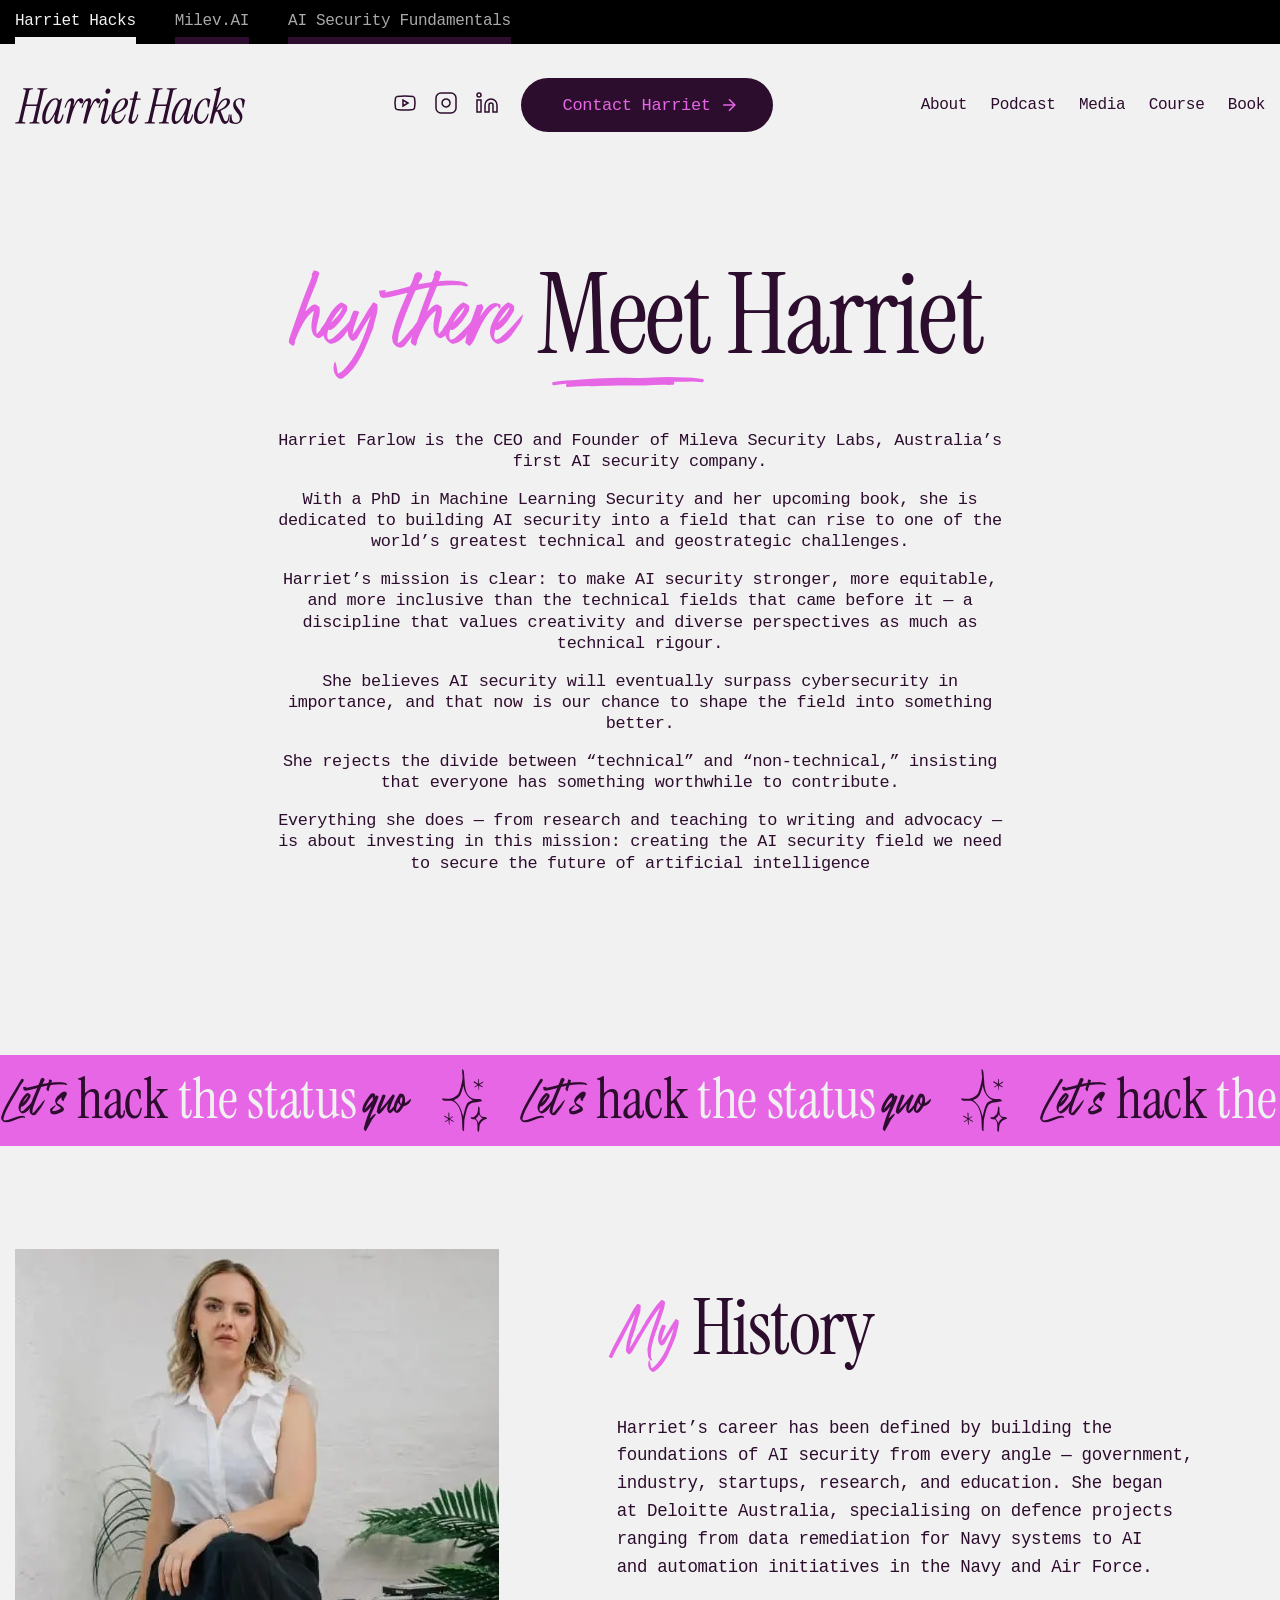
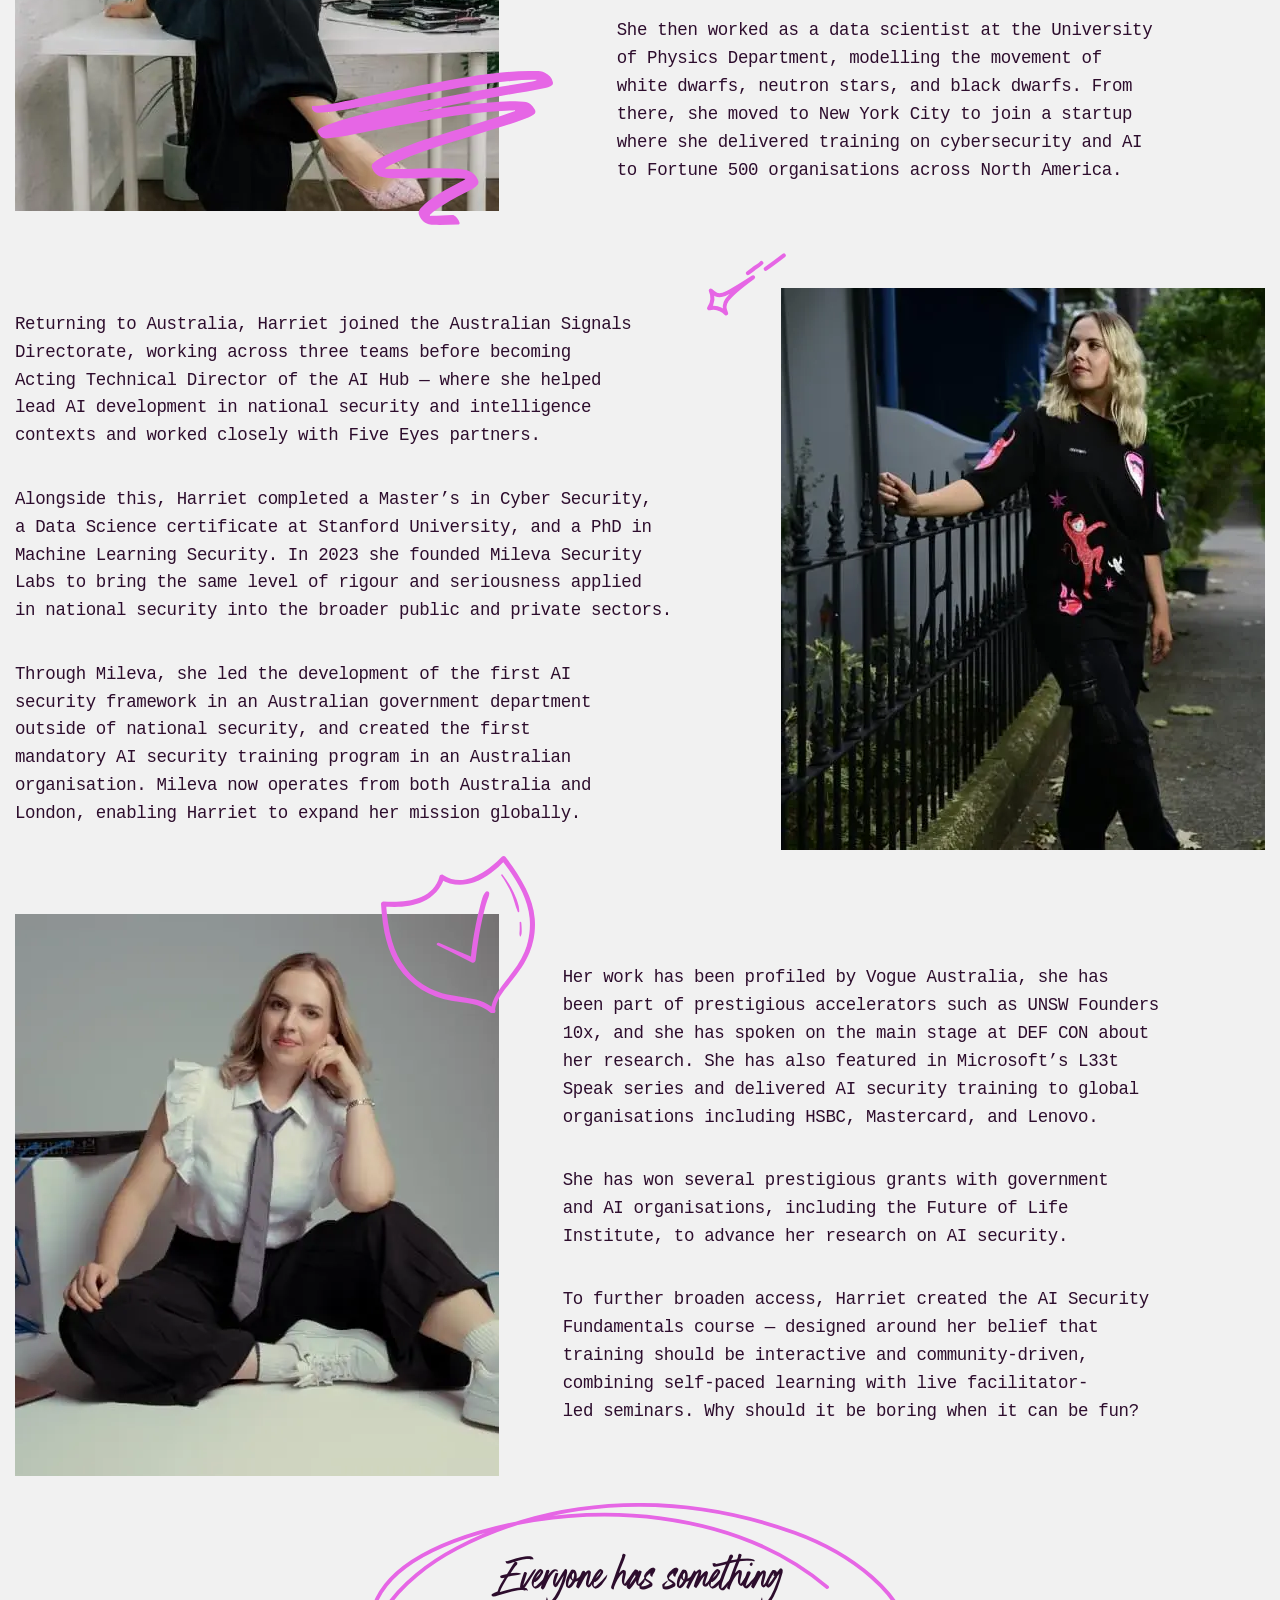
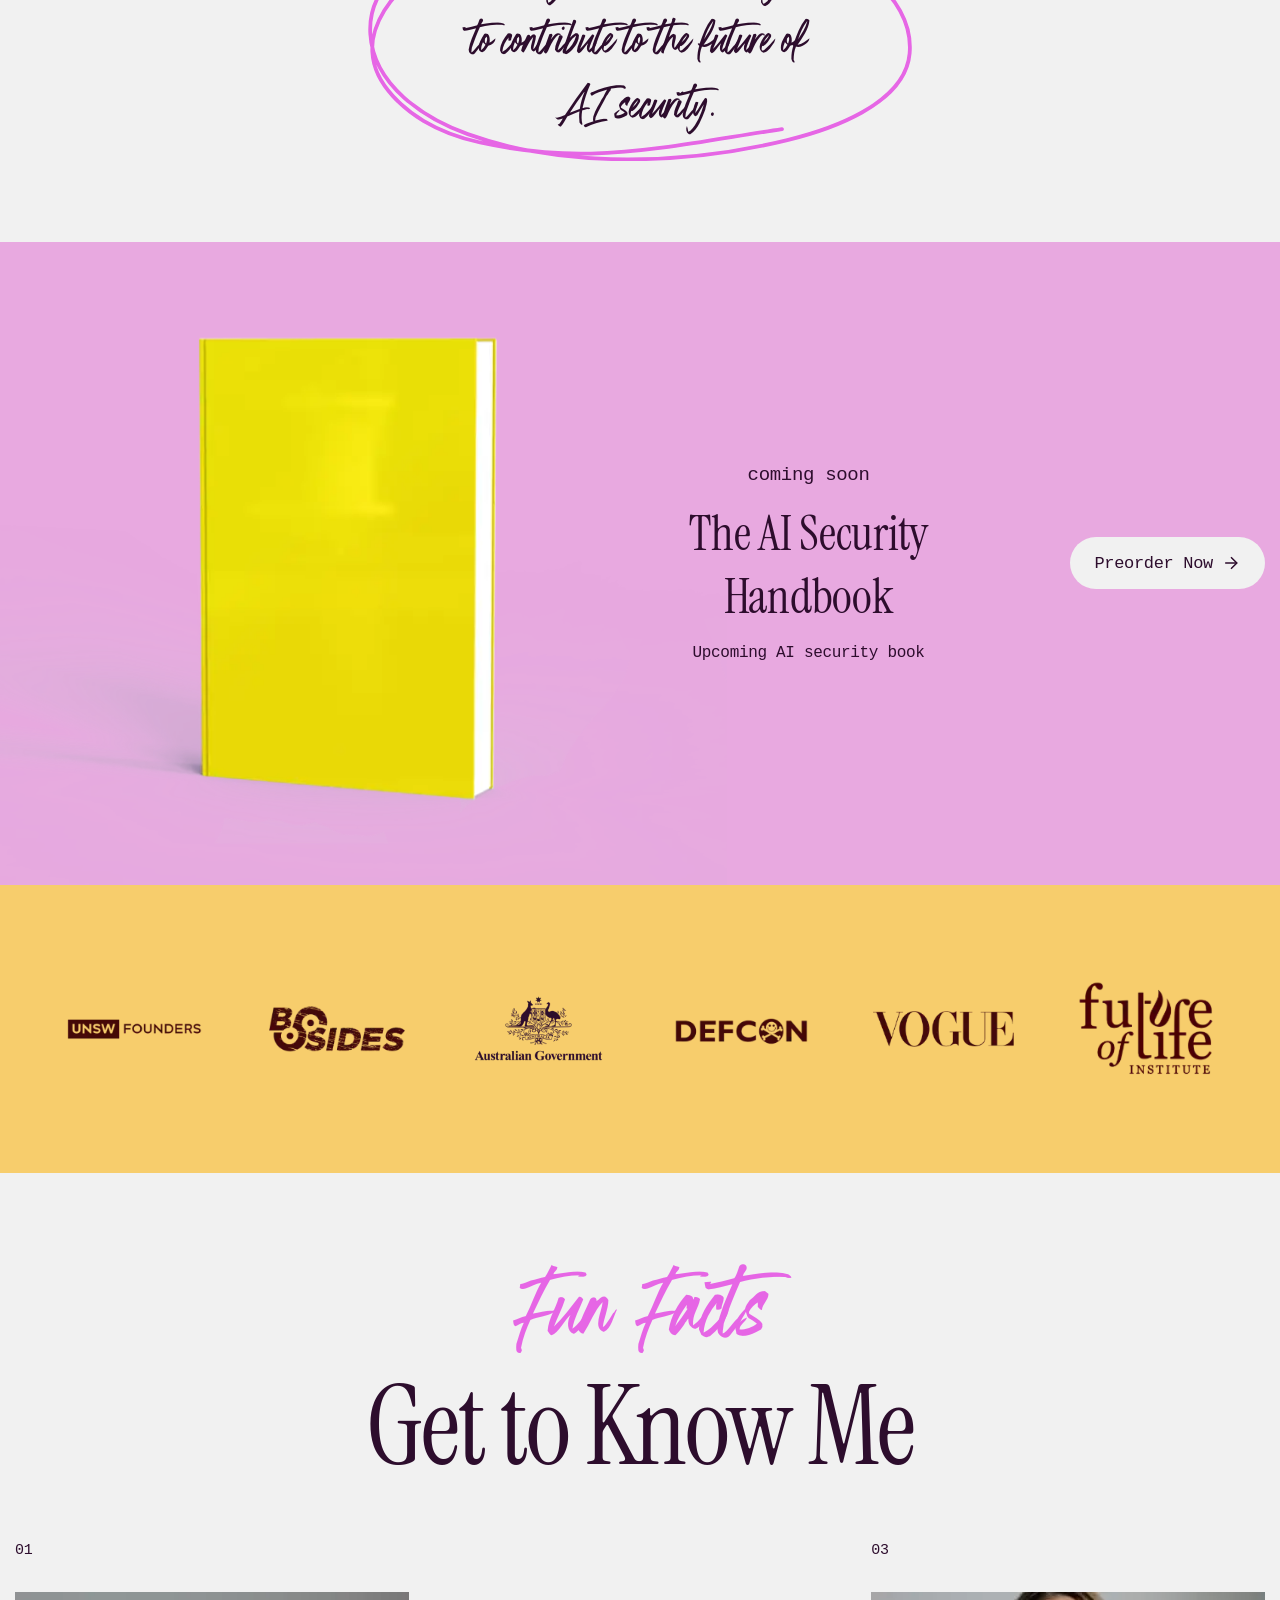
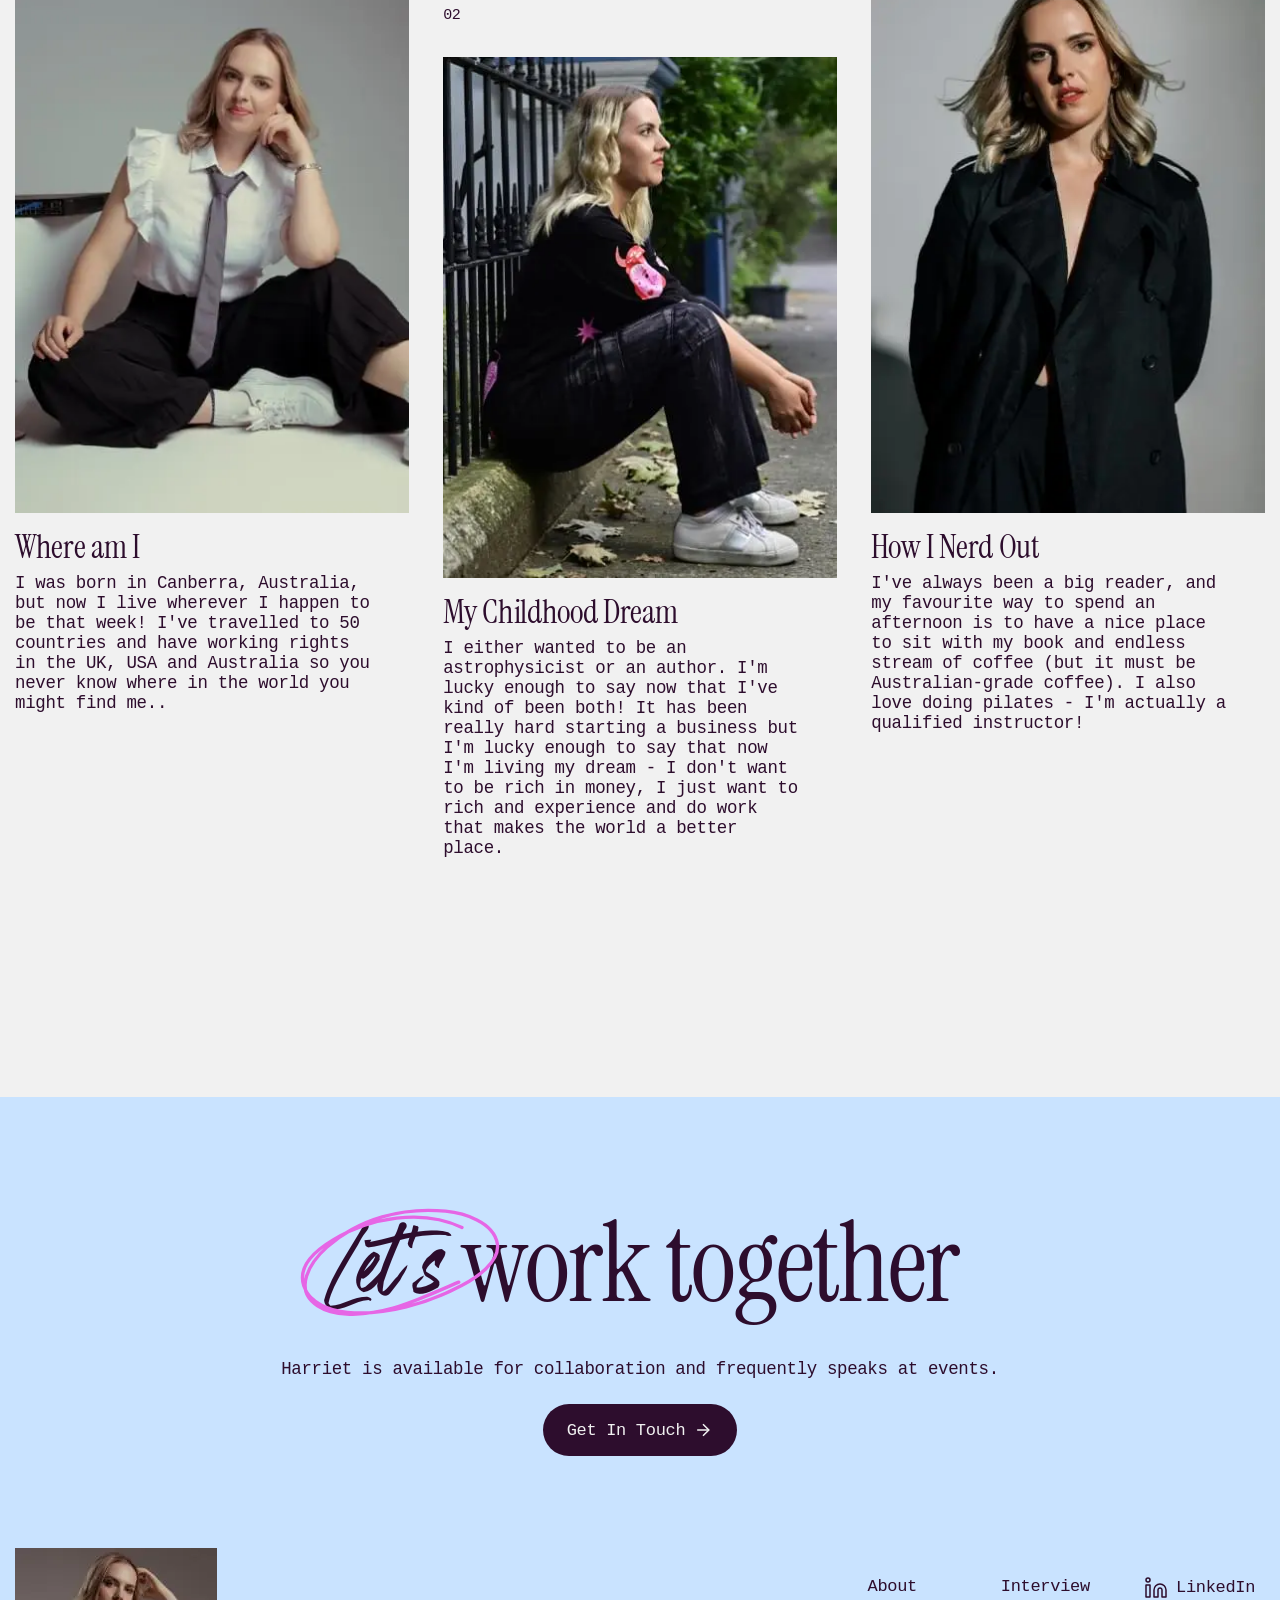
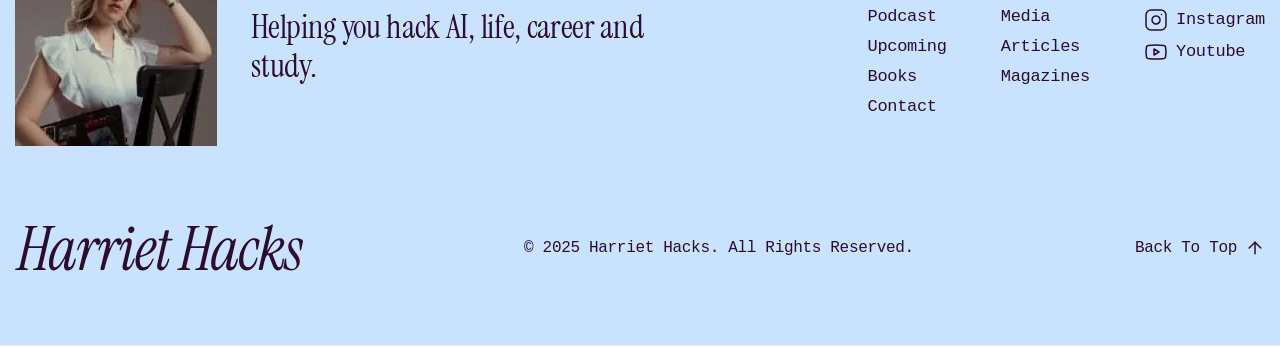
==== commit 63ac2c02: "" 1. About page - The 'lets hack the status quo' bar is incorrectly aligned. - see attached image. 2" ====
--- a/about.html
+++ b/about.html
@@ -10,7 +10,7 @@
 
 	<link rel="shortcut icon" href="favicon.ico">
 	<meta name="viewport" content="width=device-width, initial-scale=1.0">
-	<link rel="stylesheet" href="css/style.min.css?_v=20251016133955">
+	<link rel="stylesheet" href="css/style.min.css?_v=20251019043418">
 </head>
 
 <body>
@@ -278,15 +278,19 @@
 					</blockquote>
 				</div>
 			</section>
-			<section class="soon soon_about">
+			<section class="soon">
 				<div class="soon__container">
+
 					<div class="soon__content">
+						<div class="soon__image">
+							<picture><source srcset="img/soon/book.webp" type="image/webp"><img src="img/soon/book.png" alt="Book"></picture>
+						</div>
 						<div class="soon__text">
 							<span class="soon__label">coming soon</span>
 							<div class="soon__title-wrapper">
 								<h2 class="soon__title">The AI Security Handbook</h2>
 							</div>
-							<p class="soon__info">published by No Starch Press</p>
+							<p class="soon__info">Upcoming AI security book</p>
 						</div>
 						<a class="soon__btn btn btn_white" href="#">
 							Preorder Now
@@ -496,7 +500,7 @@
 	</div>
 
 
-	<script src="js/app.min.js?_v=20251016133955"></script>
+	<script src="js/app.min.js?_v=20251019043418"></script>
 </body>
 
 </html>
--- a/css/style.min.css
+++ b/css/style.min.css
@@ -1 +1 @@
-@font-face{font-family:"Instrument Serif";src:url(../fonts/InstrumentSerif-Regular.woff2) format("woff2");font-weight:400;font-style:normal;display:swap}@font-face{font-family:BostonSkylineClean;src:url(../fonts/BostonSkylineClean.woff2) format("woff2");font-weight:400;font-style:normal;display:swap}@font-face{font-family:"IBM Plex Mono",monospace;src:url(../fonts/IBMPlexMono-Regular.woff2) format("woff2");font-weight:400;font-style:normal;display:swap}@font-face{font-family:"IBM Plex Mono",monospace;src:url(../fonts/IBMPlexMono-Medium.woff2) format("woff2");font-weight:500;font-style:normal;display:swap}@font-face{font-family:"IBM Plex Mono",monospace;src:url(../fonts/IBMPlexMono-SemiBold.woff2) format("woff2");font-weight:600;font-style:normal;display:swap}[class*=-ibg]{position:relative;height:100%}[class*=-ibg] img{position:absolute;width:100%;height:100%;top:0;left:0;-o-object-fit:cover;object-fit:cover}[class*=-ibg_contain] img{-o-object-fit:contain;object-fit:contain}.btn{overflow:hidden;display:-webkit-box;display:-ms-flexbox;display:flex;position:relative;-webkit-box-align:center;-ms-flex-align:center;align-items:center;-webkit-box-pack:center;-ms-flex-pack:center;justify-content:center;padding:1rem 1.5rem;gap:.5rem;font-size:1.0625rem;cursor:pointer;background-color:#2d0d2d;position:relative;color:#f1f1f1;border-radius:100px;-webkit-transition:-webkit-transform .3s ease 0s;transition:-webkit-transform .3s ease 0s;transition:transform .3s ease 0s;transition:transform .3s ease 0s,-webkit-transform .3s ease 0s}.btn::before{content:"";position:absolute;top:0;left:-100%;width:100%;height:100%;background:-webkit-gradient(linear,left top,right top,from(transparent),color-stop(rgba(255,255,255,.4)),to(transparent));background:linear-gradient(90deg,transparent,rgba(255,255,255,.4),transparent);-webkit-transition:left .5s ease;transition:left .5s ease}.btn:hover{-webkit-transform:scale(1.05);-ms-transform:scale(1.05);transform:scale(1.05);-webkit-box-shadow:0 10px 25px rgba(139,92,246,.3);box-shadow:0 10px 25px rgba(139,92,246,.3)}.btn:hover::before{left:100%}.btn svg path{stroke:#f1f1f1}.btn_accent{color:#e666e5}.btn_accent svg path{stroke:#e666e5}.btn_white{background-color:#f1f1f1;color:#2d0d2d}.btn_white svg path{stroke:#2d0d2d}.hack{display:-webkit-box;display:-ms-flexbox;display:flex;-webkit-box-align:center;-ms-flex-align:center;align-items:center;overflow:hidden;background-color:#e666e5;white-space:nowrap;font-family:"Instrument Serif",serif}@supports (font-size:clamp(2.25rem ,1.8308383234rem + 2.0958083832vw ,4rem)){.hack{font-size:clamp(2.25rem ,1.8308383234rem + 2.0958083832vw ,4rem)}}@supports not (font-size:clamp(2.25rem ,1.8308383234rem + 2.0958083832vw ,4rem)){.hack{font-size:calc(2.25rem + 1.75*(100vw - 20rem)/ 83.5)}}.hack{line-height:1.296875%;color:#2d0d2d;gap:2rem}.hack__item{display:-webkit-box;display:-ms-flexbox;display:flex;-webkit-box-align:center;-ms-flex-align:center;align-items:center;-webkit-box-pack:center;-ms-flex-pack:center;justify-content:center;gap:2rem;padding-block:.875rem}.hack__boston{font-family:BostonSkylineClean}.hack__white{color:#f1f1f1}@supports (width:clamp(2.25rem ,2.0553892216rem + 0.9730538922vw ,3.0625rem)){.hack img{width:clamp(2.25rem ,2.0553892216rem + .9730538922vw ,3.0625rem)}}@supports not (width:clamp(2.25rem ,2.0553892216rem + 0.9730538922vw ,3.0625rem)){.hack img{width:calc(2.25rem + .8125*(100vw - 20rem)/ 83.5)}}@supports (height:clamp(3.125rem ,2.870508982rem + 1.2724550898vw ,4.1875rem)){.hack img{height:clamp(3.125rem ,2.870508982rem + 1.2724550898vw ,4.1875rem)}}@supports not (height:clamp(3.125rem ,2.870508982rem + 1.2724550898vw ,4.1875rem)){.hack img{height:calc(3.125rem + 1.0625*(100vw - 20rem)/ 83.5)}}.pagination__list{display:-webkit-box;display:-ms-flexbox;display:flex;-webkit-box-align:center;-ms-flex-align:center;align-items:center;gap:.5rem}.pagination__link{font-family:"Instrument Serif",serif}@supports (font-size:clamp(1.5rem ,1.3203592814rem + 0.8982035928vw ,2.25rem)){.pagination__link{font-size:clamp(1.5rem ,1.3203592814rem + .8982035928vw ,2.25rem)}}@supports not (font-size:clamp(1.5rem ,1.3203592814rem + 0.8982035928vw ,2.25rem)){.pagination__link{font-size:calc(1.5rem + .75*(100vw - 20rem)/ 83.5)}}.pagination__link{line-height:1.19;color:#968696;text-decoration:none;-webkit-transition:color .3s ease;transition:color .3s ease}.pagination__link:hover{color:#2d0d2d;text-decoration:underline;text-underline-offset:.25rem;text-decoration-thickness:.125rem}.pagination__link_active{color:#2d0d2d}.article{display:-webkit-box;display:-ms-flexbox;display:flex;-webkit-box-orient:vertical;-webkit-box-direction:normal;-ms-flex-direction:column;flex-direction:column}@supports (margin-bottom:clamp(1.5rem ,1.2604790419rem + 1.1976047904vw ,2.5rem)){.article__img{margin-bottom:clamp(1.5rem ,1.2604790419rem + 1.1976047904vw ,2.5rem)}}@supports not (margin-bottom:clamp(1.5rem ,1.2604790419rem + 1.1976047904vw ,2.5rem)){.article__img{margin-bottom:calc(1.5rem + 1*(100vw - 20rem)/ 83.5)}}.article__img img{width:100%;height:auto;-webkit-transition:opacity .3s ease;transition:opacity .3s ease;opacity:0}.article__img img.loaded{opacity:1}.article__label{margin-bottom:.75rem;display:block;letter-spacing:-.02em;font-size:.9375rem;line-height:1.4;text-transform:uppercase}.article__title{font-family:"Instrument Serif",serif}@supports (font-size:clamp(1.5rem ,1.3203592814rem + 0.8982035928vw ,2.25rem)){.article__title{font-size:clamp(1.5rem ,1.3203592814rem + .8982035928vw ,2.25rem)}}@supports not (font-size:clamp(1.5rem ,1.3203592814rem + 0.8982035928vw ,2.25rem)){.article__title{font-size:calc(1.5rem + .75*(100vw - 20rem)/ 83.5)}}.article__title{line-height:1.3;letter-spacing:-.02em;margin-bottom:1rem}.article__link{font-weight:500;font-size:1.0625rem;line-height:1.3;text-decoration:none;-webkit-transition:color .3s ease;transition:color .3s ease;display:-webkit-box;display:-ms-flexbox;display:flex;-webkit-box-align:center;-ms-flex-align:center;align-items:center;gap:.5rem}.article__link svg{width:1.25rem;height:1.25rem}.timer{padding:1rem 1.5rem;display:-webkit-box;display:-ms-flexbox;display:flex;-webkit-box-align:center;-ms-flex-align:center;align-items:center;-webkit-box-pack:center;-ms-flex-pack:center;justify-content:center;gap:1.125rem;border:1px solid #bfbfbf;border-radius:1rem}.timer__item{display:-webkit-box;display:-ms-flexbox;display:flex;-webkit-box-orient:vertical;-webkit-box-direction:normal;-ms-flex-direction:column;flex-direction:column;-webkit-box-align:center;-ms-flex-align:center;align-items:center;-webkit-box-pack:center;-ms-flex-pack:center;justify-content:center;gap:.25rem;line-height:1;font-size:.9375rem}@supports (font-size:clamp(1.625rem ,1.5351796407rem + 0.4491017964vw ,2rem)){.timer__item span:first-child{font-size:clamp(1.625rem ,1.5351796407rem + .4491017964vw ,2rem)}}@supports not (font-size:clamp(1.625rem ,1.5351796407rem + 0.4491017964vw ,2rem)){.timer__item span:first-child{font-size:calc(1.625rem + .375*(100vw - 20rem)/ 83.5)}}.timer__item span:first-child{letter-spacing:-.01em}.headings-list{display:-webkit-box;display:-ms-flexbox;display:flex;-webkit-box-orient:vertical;-webkit-box-direction:normal;-ms-flex-direction:column;flex-direction:column}@supports (gap:clamp(1.25rem ,1.0703592814rem + 0.8982035928vw ,2rem)){.headings-list{gap:clamp(1.25rem ,1.0703592814rem + .8982035928vw ,2rem)}}@supports not (gap:clamp(1.25rem ,1.0703592814rem + 0.8982035928vw ,2rem)){.headings-list{gap:calc(1.25rem + .75*(100vw - 20rem)/ 83.5)}}.headings-list__item{display:-ms-grid;display:grid}@supports (gap:clamp(1.25rem ,1.0703592814rem + 0.8982035928vw ,2rem)){.headings-list__item{gap:clamp(1.25rem ,1.0703592814rem + .8982035928vw ,2rem)}}@supports not (gap:clamp(1.25rem ,1.0703592814rem + 0.8982035928vw ,2rem)){.headings-list__item{gap:calc(1.25rem + .75*(100vw - 20rem)/ 83.5)}}.headings-list__header{display:-webkit-box;display:-ms-flexbox;display:flex;-webkit-box-align:center;-ms-flex-align:center;align-items:center}@supports (gap:clamp(1rem ,0.880239521rem + 0.5988023952vw ,1.5rem)){.headings-list__header{gap:clamp(1rem ,.880239521rem + .5988023952vw ,1.5rem)}}@supports not (gap:clamp(1rem ,0.880239521rem + 0.5988023952vw ,1.5rem)){.headings-list__header{gap:calc(1rem + .5*(100vw - 20rem)/ 83.5)}}.headings-list__number{text-transform:uppercase}@supports (font-size:clamp(0.8125rem ,0.7825598802rem + 0.1497005988vw ,0.9375rem)){.headings-list__number{font-size:clamp(.8125rem ,.7825598802rem + .1497005988vw ,.9375rem)}}@supports not (font-size:clamp(0.8125rem ,0.7825598802rem + 0.1497005988vw ,0.9375rem)){.headings-list__number{font-size:calc(.8125rem + .125*(100vw - 20rem)/ 83.5)}}.headings-list__number{letter-spacing:-.02em;background-color:#e666e5;color:#2d0d2d}@supports (padding:clamp(0.375rem ,0.3450598802rem + 0.1497005988vw ,0.5rem)){.headings-list__number{padding:clamp(.375rem ,.3450598802rem + .1497005988vw ,.5rem)}}@supports not (padding:clamp(0.375rem ,0.3450598802rem + 0.1497005988vw ,0.5rem)){.headings-list__number{padding:calc(.375rem + .125*(100vw - 20rem)/ 83.5)}}.headings-list__number{white-space:nowrap}.headings-list__title{font-weight:600}@supports (font-size:clamp(1rem ,0.9700598802rem + 0.1497005988vw ,1.125rem)){.headings-list__title{font-size:clamp(1rem ,.9700598802rem + .1497005988vw ,1.125rem)}}@supports not (font-size:clamp(1rem ,0.9700598802rem + 0.1497005988vw ,1.125rem)){.headings-list__title{font-size:calc(1rem + .125*(100vw - 20rem)/ 83.5)}}.headings-list__title{letter-spacing:-.02em}@supports (font-size:clamp(1rem ,0.9700598802rem + 0.1497005988vw ,1.125rem)){.headings-list__text p{font-size:clamp(1rem ,.9700598802rem + .1497005988vw ,1.125rem)}}@supports not (font-size:clamp(1rem ,0.9700598802rem + 0.1497005988vw ,1.125rem)){.headings-list__text p{font-size:calc(1rem + .125*(100vw - 20rem)/ 83.5)}}.headings-list__text p{line-height:1.27;letter-spacing:-.02em}.ol{display:-webkit-box;display:-ms-flexbox;display:flex;-webkit-box-orient:vertical;-webkit-box-direction:normal;-ms-flex-direction:column;flex-direction:column}@supports (gap:clamp(1.25rem ,1.0703592814rem + 0.8982035928vw ,2rem)){.ol{gap:clamp(1.25rem ,1.0703592814rem + .8982035928vw ,2rem)}}@supports not (gap:clamp(1.25rem ,1.0703592814rem + 0.8982035928vw ,2rem)){.ol{gap:calc(1.25rem + .75*(100vw - 20rem)/ 83.5)}}.ol__item{display:-webkit-box;display:-ms-flexbox;display:flex;-webkit-box-align:start;-ms-flex-align:start;align-items:start}@supports (gap:clamp(0.75rem ,0.6901197605rem + 0.2994011976vw ,1rem)){.ol__item{gap:clamp(.75rem ,.6901197605rem + .2994011976vw ,1rem)}}@supports not (gap:clamp(0.75rem ,0.6901197605rem + 0.2994011976vw ,1rem)){.ol__item{gap:calc(.75rem + .25*(100vw - 20rem)/ 83.5)}}@supports (width:clamp(1.25rem ,1.1901197605rem + 0.2994011976vw ,1.5rem)){.ol__number{width:clamp(1.25rem ,1.1901197605rem + .2994011976vw ,1.5rem)}}@supports not (width:clamp(1.25rem ,1.1901197605rem + 0.2994011976vw ,1.5rem)){.ol__number{width:calc(1.25rem + .25*(100vw - 20rem)/ 83.5)}}@supports (height:clamp(1.25rem ,1.1901197605rem + 0.2994011976vw ,1.5rem)){.ol__number{height:clamp(1.25rem ,1.1901197605rem + .2994011976vw ,1.5rem)}}@supports not (height:clamp(1.25rem ,1.1901197605rem + 0.2994011976vw ,1.5rem)){.ol__number{height:calc(1.25rem + .25*(100vw - 20rem)/ 83.5)}}.ol__number{display:-webkit-box;display:-ms-flexbox;display:flex;-webkit-box-align:center;-ms-flex-align:center;align-items:center;-webkit-box-pack:center;-ms-flex-pack:center;justify-content:center;-ms-flex-negative:0;flex-shrink:0}@supports (font-size:clamp(0.875rem ,0.8151197605rem + 0.2994011976vw ,1.125rem)){.ol__number{font-size:clamp(.875rem ,.8151197605rem + .2994011976vw ,1.125rem)}}@supports not (font-size:clamp(0.875rem ,0.8151197605rem + 0.2994011976vw ,1.125rem)){.ol__number{font-size:calc(.875rem + .25*(100vw - 20rem)/ 83.5)}}.ol__number{letter-spacing:-.02em;background-color:#2d0d2d;color:#f1f1f1;border-radius:50%}@supports (font-size:clamp(1rem ,0.9700598802rem + 0.1497005988vw ,1.125rem)){.ol__text p{font-size:clamp(1rem ,.9700598802rem + .1497005988vw ,1.125rem)}}@supports not (font-size:clamp(1rem ,0.9700598802rem + 0.1497005988vw ,1.125rem)){.ol__text p{font-size:calc(1rem + .125*(100vw - 20rem)/ 83.5)}}.ol__text p{line-height:1.27;letter-spacing:-.02em}.header{color:#f1f1f1;font-weight:500;z-index:50}.header__top{background-color:#000}.header__container{display:-webkit-box;display:-ms-flexbox;display:flex;-webkit-box-align:center;-ms-flex-align:center;align-items:center;-webkit-box-pack:justify;-ms-flex-pack:justify;justify-content:space-between;gap:.625rem}.header__top-list{padding-top:.75rem;display:-webkit-box;display:-ms-flexbox;display:flex;-webkit-box-align:center;-ms-flex-align:center;align-items:center}@supports (gap:clamp(1.5rem ,1.1856287425rem + 1.5718562874vw ,2.8125rem)){.header__top-list{gap:clamp(1.5rem ,1.1856287425rem + 1.5718562874vw ,2.8125rem)}}@supports not (gap:clamp(1.5rem ,1.1856287425rem + 1.5718562874vw ,2.8125rem)){.header__top-list{gap:calc(1.5rem + 1.3125*(100vw - 20rem)/ 83.5)}}.header__top-list{font-size:1rem}.header__top-item{height:100%;display:-webkit-box;display:-ms-flexbox;display:flex;-webkit-box-align:center;-ms-flex-align:center;align-items:center}.header__top-link{height:100%;padding-bottom:.875rem;display:block;position:relative;color:rgba(241,241,241,.7)}.header__top-link::before{content:"";position:absolute;bottom:0;left:0;width:100%;height:.4375rem;background-color:#2d0d2d;-webkit-transition:background .3s ease 0s;transition:background .3s ease 0s}.header__top-link_active{color:#f1f1f1}.header__top-link_active::before{background-color:#f1f1f1}.header__main{color:#2d0d2d}@supports (padding-block:clamp(1.25rem ,0.9505988024rem + 1.497005988vw ,2.5rem)){.header_padding .header__main{padding-block:clamp(1.25rem ,.9505988024rem + 1.497005988vw ,2.5rem)}}@supports not (padding-block:clamp(1.25rem ,0.9505988024rem + 1.497005988vw ,2.5rem)){.header_padding .header__main{padding-block:calc(1.25rem + 1.25*(100vw - 20rem)/ 83.5)}}.header__logo{-webkit-transition:scale .3s ease 0s;transition:scale .3s ease 0s;will-change:scale}.header__logo:hover{scale:1.05}.header__logo img{width:100%;height:auto}@supports (max-width:clamp(12.5rem ,11.871257485rem + 3.1437125749vw ,15.125rem)){.header__logo img{max-width:clamp(12.5rem ,11.871257485rem + 3.1437125749vw ,15.125rem)}}@supports not (max-width:clamp(12.5rem ,11.871257485rem + 3.1437125749vw ,15.125rem)){.header__logo img{max-width:calc(12.5rem + 2.625*(100vw - 20rem)/ 83.5)}}.header__nav-list{display:-webkit-box;display:-ms-flexbox;display:flex;-webkit-box-align:center;-ms-flex-align:center;align-items:center}@supports (gap:clamp(1.25rem ,0.3928930158rem + 1.3392558202vw ,2rem)){.header__nav-list{gap:clamp(1.25rem ,.3928930158rem + 1.3392558202vw ,2rem)}}@supports not (gap:clamp(1.25rem ,0.3928930158rem + 1.3392558202vw ,2rem)){.header__nav-list{gap:calc(1.25rem + .75*(100vw - 63.99875rem)/ 56.00125)}}.header__nav-link{-webkit-transition:all .3s ease 0s;transition:all .3s ease 0s;padding-bottom:.375rem;position:relative}.header__nav-link::before{content:"";position:absolute;bottom:0;left:50%;width:0;-webkit-transform:translateX(-50%);-ms-transform:translateX(-50%);transform:translateX(-50%);height:.125rem;background-color:#2d0d2d;-webkit-transition:all .3s ease 0s;transition:all .3s ease 0s}.header__actions{display:-webkit-box;display:-ms-flexbox;display:flex;-webkit-box-align:center;-ms-flex-align:center;align-items:center}@supports (gap:clamp(1rem ,0.880239521rem + 0.5988023952vw ,1.5rem)){.header__actions{gap:clamp(1rem ,.880239521rem + .5988023952vw ,1.5rem)}}@supports not (gap:clamp(1rem ,0.880239521rem + 0.5988023952vw ,1.5rem)){.header__actions{gap:calc(1rem + .5*(100vw - 20rem)/ 83.5)}}.header__socials{display:-webkit-box;display:-ms-flexbox;display:flex;-webkit-box-align:center;-ms-flex-align:center;align-items:center}@supports (gap:clamp(0.875rem ,0.1607441798rem + 1.1160465168vw ,1.5rem)){.header__socials{gap:clamp(.875rem ,.1607441798rem + 1.1160465168vw ,1.5rem)}}@supports not (gap:clamp(0.875rem ,0.1607441798rem + 1.1160465168vw ,1.5rem)){.header__socials{gap:calc(.875rem + .625*(100vw - 63.99875rem)/ 56.00125)}}.header__contact-btn{padding-left:2.625rem;padding-right:2.125rem;padding-block:1.0625rem}.header__mobile{display:none}.header__mobile-title{padding-top:.75rem;font-size:1.5rem;font-weight:600;color:#f1f1f1;padding-bottom:1.375rem;border-bottom:1px solid hsla(0,0%,100%,.1);width:100%;text-align:center}.icon-menu{display:none}@supports (padding-top:clamp(3.125rem ,2.0770958084rem + 5.2395209581vw ,7.5rem)){.footer{padding-top:clamp(3.125rem ,2.0770958084rem + 5.2395209581vw ,7.5rem)}}@supports not (padding-top:clamp(3.125rem ,2.0770958084rem + 5.2395209581vw ,7.5rem)){.footer{padding-top:calc(3.125rem + 4.375*(100vw - 20rem)/ 83.5)}}.footer{background-color:#c9e3ff;padding-bottom:3.125rem}@supports (margin-bottom:clamp(1.25rem ,-0.247005988rem + 7.4850299401vw ,7.5rem)){.footer__top{margin-bottom:clamp(1.25rem ,-.247005988rem + 7.4850299401vw ,7.5rem)}}@supports not (margin-bottom:clamp(1.25rem ,-0.247005988rem + 7.4850299401vw ,7.5rem)){.footer__top{margin-bottom:calc(1.25rem + 6.25*(100vw - 20rem)/ 83.5)}}.footer__top{display:-webkit-box;display:-ms-flexbox;display:flex;-webkit-box-orient:vertical;-webkit-box-direction:normal;-ms-flex-direction:column;flex-direction:column;-webkit-box-align:center;-ms-flex-align:center;align-items:center;text-align:center;-webkit-box-pack:center;-ms-flex-pack:center;justify-content:center;gap:1.5rem}@supports (font-size:clamp(3.75rem ,2.7020958084rem + 5.2395209581vw ,8.125rem)){.footer__title{font-size:clamp(3.75rem ,2.7020958084rem + 5.2395209581vw ,8.125rem)}}@supports not (font-size:clamp(3.75rem ,2.7020958084rem + 5.2395209581vw ,8.125rem)){.footer__title{font-size:calc(3.75rem + 4.375*(100vw - 20rem)/ 83.5)}}.footer__title{font-family:"Instrument Serif",serif;line-height:1.2;letter-spacing:-.02em}.footer__title span{font-family:BostonSkylineClean;position:relative}.footer__title span::after{content:"";position:absolute}@supports (width:clamp(6.25rem ,3.8547904192rem + 11.9760479042vw ,16.25rem)){.footer__title span::after{width:clamp(6.25rem ,3.8547904192rem + 11.9760479042vw ,16.25rem)}}@supports not (width:clamp(6.25rem ,3.8547904192rem + 11.9760479042vw ,16.25rem)){.footer__title span::after{width:calc(6.25rem + 10*(100vw - 20rem)/ 83.5)}}@supports (height:clamp(4.6875rem ,3.564745509rem + 5.6137724551vw ,9.375rem)){.footer__title span::after{height:clamp(4.6875rem ,3.564745509rem + 5.6137724551vw ,9.375rem)}}@supports not (height:clamp(4.6875rem ,3.564745509rem + 5.6137724551vw ,9.375rem)){.footer__title span::after{height:calc(4.6875rem + 4.6875*(100vw - 20rem)/ 83.5)}}.footer__title span::after{z-index:5;top:0;left:-25%;background:url(../img/icons/lines-vector.svg) center/100% no-repeat}@supports (font-size:clamp(1rem ,0.9700598802rem + 0.1497005988vw ,1.125rem)){.footer__desc{font-size:clamp(1rem ,.9700598802rem + .1497005988vw ,1.125rem)}}@supports not (font-size:clamp(1rem ,0.9700598802rem + 0.1497005988vw ,1.125rem)){.footer__desc{font-size:calc(1rem + .125*(100vw - 20rem)/ 83.5)}}.footer__desc{line-height:1.27;letter-spacing:-.02em}.footer__row{display:-webkit-box;display:-ms-flexbox;display:flex;-webkit-box-align:center;-ms-flex-align:center;align-items:center;-webkit-box-pack:justify;-ms-flex-pack:justify;justify-content:space-between;gap:1.25rem}@supports (margin-bottom:clamp(2.5rem ,2.2005988024rem + 1.497005988vw ,3.75rem)){.footer__row{margin-bottom:clamp(2.5rem ,2.2005988024rem + 1.497005988vw ,3.75rem)}}@supports not (margin-bottom:clamp(2.5rem ,2.2005988024rem + 1.497005988vw ,3.75rem)){.footer__row{margin-bottom:calc(2.5rem + 1.25*(100vw - 20rem)/ 83.5)}}.footer__left{display:-webkit-box;display:-ms-flexbox;display:flex;-webkit-box-align:center;-ms-flex-align:center;align-items:center}@supports (gap:clamp(1.25rem ,0.9505988024rem + 1.497005988vw ,2.5rem)){.footer__left{gap:clamp(1.25rem ,.9505988024rem + 1.497005988vw ,2.5rem)}}@supports not (gap:clamp(1.25rem ,0.9505988024rem + 1.497005988vw ,2.5rem)){.footer__left{gap:calc(1.25rem + 1.25*(100vw - 20rem)/ 83.5)}}@supports (font-size:clamp(1.5rem ,1.3203592814rem + 0.8982035928vw ,2.25rem)){.footer__heading{font-size:clamp(1.5rem ,1.3203592814rem + .8982035928vw ,2.25rem)}}@supports not (font-size:clamp(1.5rem ,1.3203592814rem + 0.8982035928vw ,2.25rem)){.footer__heading{font-size:calc(1.5rem + .75*(100vw - 20rem)/ 83.5)}}.footer__heading{line-height:1.19;letter-spacing:-.01em;font-family:"Instrument Serif",serif;max-width:26.25rem}.footer__nav{display:-webkit-box;display:-ms-flexbox;display:flex;-webkit-box-align:start;-ms-flex-align:start;align-items:start}@supports (gap:clamp(2.5rem ,-1.0712791009rem + 5.5802325841vw ,5.625rem)){.footer__nav{gap:clamp(2.5rem ,-1.0712791009rem + 5.5802325841vw ,5.625rem)}}@supports not (gap:clamp(2.5rem ,-1.0712791009rem + 5.5802325841vw ,5.625rem)){.footer__nav{gap:calc(2.5rem + 3.125*(100vw - 63.99875rem)/ 56.00125)}}.footer__nav{-ms-flex-wrap:wrap;flex-wrap:wrap}.footer__list{display:-webkit-box;display:-ms-flexbox;display:flex;-webkit-box-orient:vertical;-webkit-box-direction:normal;-ms-flex-direction:column;flex-direction:column;gap:.5rem}.footer__list-link{font-size:1.0625rem;display:-webkit-box;display:-ms-flexbox;display:flex;-webkit-box-align:center;-ms-flex-align:center;align-items:center;gap:.5rem;line-height:1.29;-webkit-transition:color .3s ease;transition:color .3s ease}.footer__list-link:hover{color:#e666e5}.footer__list-link:hover svg path{-webkit-transition:stroke .3s ease;transition:stroke .3s ease;stroke:#e666e5}.footer__copy{display:-webkit-box;display:-ms-flexbox;display:flex;-webkit-box-align:center;-ms-flex-align:center;align-items:center;gap:1.25rem;-webkit-box-pack:justify;-ms-flex-pack:justify;justify-content:space-between}.footer__logo{-webkit-transition:scale .3s ease 0s;transition:scale .3s ease 0s;will-change:scale}.footer__logo:hover{scale:1.05}.footer__back-to-top{display:-webkit-box;display:-ms-flexbox;display:flex;-webkit-box-align:center;-ms-flex-align:center;align-items:center;gap:.5rem;line-height:1.29;-webkit-transition:color .3s ease;transition:color .3s ease}.footer__back-to-top:hover{color:#e666e5}.footer__back-to-top:hover svg path{-webkit-transition:stroke .3s ease;transition:stroke .3s ease;stroke:#e666e5}.hero{display:-webkit-box;display:-ms-flexbox;display:flex;-webkit-box-align:center;-ms-flex-align:center;align-items:center;max-width:143.75rem;margin-inline:auto}.hero__container{width:100%}.hero__images{max-width:51.625rem;position:relative;width:100%;height:100%}.hero__img{width:100%;height:auto}.hero__img--first{max-width:41.0625rem}@supports (max-width:clamp(26.5625rem ,-5.9989035088rem + 50.8771929825vw ,41.0625rem)){.hero__img--first{max-width:clamp(26.5625rem ,-5.9989035088rem + 50.8771929825vw ,41.0625rem)}}@supports not (max-width:clamp(26.5625rem ,-5.9989035088rem + 50.8771929825vw ,41.0625rem)){.hero__img--first{max-width:calc(26.5625rem + 14.5*(100vw - 64rem)/ 28.5)}}.hero__img--second{max-width:31.25rem;position:relative;z-index:1;margin-top:-36.875rem;margin-left:20.1875rem}.hero__content{max-width:36.5rem}@supports (margin-right:clamp(8.875rem ,-58.0892857143rem + 71.4285714286vw ,27.625rem)){.hero__content{margin-right:clamp(8.875rem ,-58.0892857143rem + 71.4285714286vw ,27.625rem)}}@supports not (margin-right:clamp(8.875rem ,-58.0892857143rem + 71.4285714286vw ,27.625rem)){.hero__content{margin-right:calc(8.875rem + 18.75*(100vw - 93.75rem)/ 26.25)}}.hero__content{padding-block:6.5rem;width:100%;display:-webkit-box;display:-ms-flexbox;display:flex;-webkit-box-orient:vertical;-webkit-box-direction:normal;-ms-flex-direction:column;flex-direction:column;-webkit-box-align:center;-ms-flex-align:center;align-items:center;text-wrap:balance;margin-left:auto}@supports (max-width:clamp(30.625rem ,23.9107142857rem + 10.4910714286vw ,36.5rem)){.hero__content{max-width:clamp(30.625rem ,23.9107142857rem + 10.4910714286vw ,36.5rem)}}@supports not (max-width:clamp(30.625rem ,23.9107142857rem + 10.4910714286vw ,36.5rem)){.hero__content{max-width:calc(30.625rem + 5.875*(100vw - 64rem)/ 56)}}@supports (padding-block:clamp(1.25rem ,-0.0074850299rem + 6.2874251497vw ,6.5rem)){.hero__content{padding-block:clamp(1.25rem ,-.0074850299rem + 6.2874251497vw ,6.5rem)}}@supports not (padding-block:clamp(1.25rem ,-0.0074850299rem + 6.2874251497vw ,6.5rem)){.hero__content{padding-block:calc(1.25rem + 5.25*(100vw - 20rem)/ 83.5)}}@supports (gap:clamp(1.25rem ,0.8308383234rem + 2.0958083832vw ,3rem)){.hero__content{gap:clamp(1.25rem ,.8308383234rem + 2.0958083832vw ,3rem)}}@supports not (gap:clamp(1.25rem ,0.8308383234rem + 2.0958083832vw ,3rem)){.hero__content{gap:calc(1.25rem + 1.75*(100vw - 20rem)/ 83.5)}}.hero__title{font-family:"Instrument Serif",serif}@supports (font-size:clamp(5.625rem ,2.7678571429rem + 4.4642857143vw ,8.125rem)){.hero__title{font-size:clamp(5.625rem ,2.7678571429rem + 4.4642857143vw ,8.125rem)}}@supports not (font-size:clamp(5.625rem ,2.7678571429rem + 4.4642857143vw ,8.125rem)){.hero__title{font-size:calc(5.625rem + 2.5*(100vw - 64rem)/ 56)}}.hero__title{line-height:1em;letter-spacing:-.02em;margin:0;text-align:center}.hero__title span{position:relative;font-family:BostonSkylineClean}.hero__title span::before{content:"";width:250px;height:250px;position:absolute;top:46%;left:50%;-webkit-transform:translate(-50%,-50%);-ms-transform:translate(-50%,-50%);transform:translate(-50%,-50%);background:url(../img/icons/lines.svg) center no-repeat}.hero__description{text-align:center;font-size:1.125rem;line-height:1.27;letter-spacing:-.02em;max-width:31.875rem}.hero__btn{max-width:13.9375rem;width:100%;margin-inline:auto}.soon{background-color:#e8a9e0}.no-webp .soon_about{background-image:url(../img/soon/soon-bg-about.jpg)}.soon__content{display:-webkit-box;display:-ms-flexbox;display:flex;-webkit-box-align:center;-ms-flex-align:center;align-items:center;text-align:center;-webkit-box-pack:center;-ms-flex-pack:center;justify-content:center}@supports (gap:clamp(0.875rem ,-0.0980538922rem + 4.8652694611vw ,4.9375rem)){.soon__content{gap:clamp(.875rem ,-.0980538922rem + 4.8652694611vw ,4.9375rem)}}@supports not (gap:clamp(0.875rem ,-0.0980538922rem + 4.8652694611vw ,4.9375rem)){.soon__content{gap:calc(.875rem + 4.0625*(100vw - 20rem)/ 83.5)}}.soon__content{min-height:28.375rem;width:100%}@supports (margin-left:clamp(-18.75rem ,-8.3335141751rem + -8.6804048541vw ,-12.5rem)){.soon__image{margin-left:clamp(-18.75rem ,-8.3335141751rem + -8.6804048541vw ,-12.5rem)}}@supports not (margin-left:clamp(-18.75rem ,-8.3335141751rem + -8.6804048541vw ,-12.5rem)){.soon__image{margin-left:calc(-12.5rem + -6.25*(100vw - 47.99875rem)/ 72.00125)}}.soon__image img{width:100%;height:auto}.soon__text{margin-left:-11.25rem;display:-webkit-box;display:-ms-flexbox;display:flex;-webkit-box-orient:vertical;-webkit-box-direction:normal;-ms-flex-direction:column;flex-direction:column;gap:1rem;-webkit-box-align:center;-ms-flex-align:center;align-items:center}.soon__label{font-size:1.1875rem}.soon__title-wrapper{display:-webkit-box;display:-ms-flexbox;display:flex;-webkit-box-align:center;-ms-flex-align:center;align-items:center;gap:1rem}.soon__title{font-family:"Instrument Serif",serif;font-size:3rem}.soon__btn{height:-webkit-fit-content;height:-moz-fit-content;height:fit-content;white-space:nowrap}.about{max-width:125rem;margin-inline:auto;position:relative}@supports (padding-block:clamp(5rem ,4.3113772455rem + 3.4431137725vw ,7.875rem)){.about{padding-block:clamp(5rem ,4.3113772455rem + 3.4431137725vw ,7.875rem)}}@supports not (padding-block:clamp(5rem ,4.3113772455rem + 3.4431137725vw ,7.875rem)){.about{padding-block:calc(5rem + 2.875*(100vw - 20rem)/ 83.5)}}.about__img{position:absolute}@supports (top:clamp(12.5rem ,10.9730538922rem + 7.6347305389vw ,18.875rem)){.about__img--first{top:clamp(12.5rem ,10.9730538922rem + 7.6347305389vw ,18.875rem)}}@supports not (top:clamp(12.5rem ,10.9730538922rem + 7.6347305389vw ,18.875rem)){.about__img--first{top:calc(12.5rem + 6.375*(100vw - 20rem)/ 83.5)}}.about__img--first{left:0}@supports (width:clamp(18.75rem ,17.252994012rem + 7.4850299401vw ,25rem)){.about__img--first{width:clamp(18.75rem ,17.252994012rem + 7.4850299401vw ,25rem)}}@supports not (width:clamp(18.75rem ,17.252994012rem + 7.4850299401vw ,25rem)){.about__img--first{width:calc(18.75rem + 6.25*(100vw - 20rem)/ 83.5)}}.about__img--first::after{content:"";position:absolute;left:0;bottom:-.625rem;width:100%;height:100%;background:url(../img/about/about-mask.svg) bottom left/auto no-repeat}.about__img--second{position:absolute}@supports (top:clamp(-2.625rem ,-0.9206586826rem + -1.6467065868vw ,-1.25rem)){.about__img--second{top:clamp(-2.625rem ,-.9206586826rem + -1.6467065868vw ,-1.25rem)}}@supports not (top:clamp(-2.625rem ,-0.9206586826rem + -1.6467065868vw ,-1.25rem)){.about__img--second{top:calc(-1.25rem + -1.375*(100vw - 20rem)/ 83.5)}}.about__img--second{right:0}@supports (width:clamp(12.5rem ,11.002994012rem + 7.4850299401vw ,18.75rem)){.about__img--second{width:clamp(12.5rem ,11.002994012rem + 7.4850299401vw ,18.75rem)}}@supports not (width:clamp(12.5rem ,11.002994012rem + 7.4850299401vw ,18.75rem)){.about__img--second{width:calc(12.5rem + 6.25*(100vw - 20rem)/ 83.5)}}.about__container{position:relative;display:-webkit-box;display:-ms-flexbox;display:flex;-webkit-box-orient:vertical;-webkit-box-direction:normal;-ms-flex-direction:column;flex-direction:column;-webkit-box-align:center;-ms-flex-align:center;align-items:center}.about__content{display:-webkit-box;display:-ms-flexbox;display:flex;-webkit-box-orient:vertical;-webkit-box-direction:normal;-ms-flex-direction:column;flex-direction:column;-webkit-box-align:center;-ms-flex-align:center;align-items:center}@supports (gap:clamp(2rem ,1.7604790419rem + 1.1976047904vw ,3rem)){.about__content{gap:clamp(2rem ,1.7604790419rem + 1.1976047904vw ,3rem)}}@supports not (gap:clamp(2rem ,1.7604790419rem + 1.1976047904vw ,3rem)){.about__content{gap:calc(2rem + 1*(100vw - 20rem)/ 83.5)}}.about__content{text-align:center}@supports (max-width:clamp(37.5rem ,33.2784431138rem + 21.1077844311vw ,55.125rem)){.about__content{max-width:clamp(37.5rem ,33.2784431138rem + 21.1077844311vw ,55.125rem)}}@supports not (max-width:clamp(37.5rem ,33.2784431138rem + 21.1077844311vw ,55.125rem)){.about__content{max-width:calc(37.5rem + 17.625*(100vw - 20rem)/ 83.5)}}.about__content{position:relative;z-index:5}.about__quote{display:-webkit-box;display:-ms-flexbox;display:flex;-webkit-box-orient:vertical;-webkit-box-direction:normal;-ms-flex-direction:column;flex-direction:column;-webkit-box-align:center;-ms-flex-align:center;align-items:center}@supports (gap:clamp(0.75rem ,0.6901197605rem + 0.2994011976vw ,1rem)){.about__quote{gap:clamp(.75rem ,.6901197605rem + .2994011976vw ,1rem)}}@supports not (gap:clamp(0.75rem ,0.6901197605rem + 0.2994011976vw ,1rem)){.about__quote{gap:calc(.75rem + .25*(100vw - 20rem)/ 83.5)}}@supports (width:clamp(3.75rem ,3.4505988024rem + 1.497005988vw ,5rem)){.about__quote img{width:clamp(3.75rem ,3.4505988024rem + 1.497005988vw ,5rem)}}@supports not (width:clamp(3.75rem ,3.4505988024rem + 1.497005988vw ,5rem)){.about__quote img{width:calc(3.75rem + 1.25*(100vw - 20rem)/ 83.5)}}@supports (height:clamp(3.75rem ,3.4505988024rem + 1.497005988vw ,5rem)){.about__quote img{height:clamp(3.75rem ,3.4505988024rem + 1.497005988vw ,5rem)}}@supports not (height:clamp(3.75rem ,3.4505988024rem + 1.497005988vw ,5rem)){.about__quote img{height:calc(3.75rem + 1.25*(100vw - 20rem)/ 83.5)}}.about__quote-text{font-family:"Instrument Serif",serif;font-weight:400}@supports (font-size:clamp(3rem ,2.371257485rem + 3.1437125749vw ,5.625rem)){.about__quote-text{font-size:clamp(3rem ,2.371257485rem + 3.1437125749vw ,5.625rem)}}@supports not (font-size:clamp(3rem ,2.371257485rem + 3.1437125749vw ,5.625rem)){.about__quote-text{font-size:calc(3rem + 2.625*(100vw - 20rem)/ 83.5)}}.about__quote-text{line-height:1em;letter-spacing:-.02em;color:#2d0d2d;margin:0;text-align:center}@supports (max-width:clamp(37.5rem ,34.1766467066rem + 16.6167664671vw ,51.375rem)){.about__quote-text{max-width:clamp(37.5rem ,34.1766467066rem + 16.6167664671vw ,51.375rem)}}@supports not (max-width:clamp(37.5rem ,34.1766467066rem + 16.6167664671vw ,51.375rem)){.about__quote-text{max-width:calc(37.5rem + 13.875*(100vw - 20rem)/ 83.5)}}.about__quote-text span{font-family:BostonSkylineClean}.about__quote-text span:last-child{color:#e666e5}.about__description{display:-webkit-box;display:-ms-flexbox;display:flex;-webkit-box-orient:vertical;-webkit-box-direction:normal;-ms-flex-direction:column;flex-direction:column}@supports (gap:clamp(0.75rem ,0.6901197605rem + 0.2994011976vw ,1rem)){.about__description{gap:clamp(.75rem ,.6901197605rem + .2994011976vw ,1rem)}}@supports not (gap:clamp(0.75rem ,0.6901197605rem + 0.2994011976vw ,1rem)){.about__description{gap:calc(.75rem + .25*(100vw - 20rem)/ 83.5)}}.about__description{max-width:100%;position:relative}.about__description p{font-family:"IBM Plex Mono",monospace;font-weight:400}@supports (font-size:clamp(1rem ,0.9700598802rem + 0.1497005988vw ,1.125rem)){.about__description p{font-size:clamp(1rem ,.9700598802rem + .1497005988vw ,1.125rem)}}@supports not (font-size:clamp(1rem ,0.9700598802rem + 0.1497005988vw ,1.125rem)){.about__description p{font-size:calc(1rem + .125*(100vw - 20rem)/ 83.5)}}.about__description p{line-height:1.6;letter-spacing:-.02em;color:#2d0d2d;margin:0}@supports (width:clamp(12.5rem ,12.1556886228rem + 1.7215568862vw ,13.9375rem)){.about__btn{width:clamp(12.5rem ,12.1556886228rem + 1.7215568862vw ,13.9375rem)}}@supports not (width:clamp(12.5rem ,12.1556886228rem + 1.7215568862vw ,13.9375rem)){.about__btn{width:calc(12.5rem + 1.4375*(100vw - 20rem)/ 83.5)}}@supports (margin-top:clamp(2.5rem ,2.245508982rem + 1.2724550898vw ,3.5625rem)){.about__stats{margin-top:clamp(2.5rem ,2.245508982rem + 1.2724550898vw ,3.5625rem)}}@supports not (margin-top:clamp(2.5rem ,2.245508982rem + 1.2724550898vw ,3.5625rem)){.about__stats{margin-top:calc(2.5rem + 1.0625*(100vw - 20rem)/ 83.5)}}.about__stats{display:-webkit-box;display:-ms-flexbox;display:flex;-webkit-box-align:center;-ms-flex-align:center;align-items:center;text-align:center;-webkit-box-pack:center;-ms-flex-pack:center;justify-content:center}@supports (gap:clamp(1.875rem ,1.4408682635rem + 2.1706586826vw ,3.6875rem)){.about__stats{gap:clamp(1.875rem ,1.4408682635rem + 2.1706586826vw ,3.6875rem)}}@supports not (gap:clamp(1.875rem ,1.4408682635rem + 2.1706586826vw ,3.6875rem)){.about__stats{gap:calc(1.875rem + 1.8125*(100vw - 20rem)/ 83.5)}}.about__stats{width:100%}.about__stat{display:-webkit-box;display:-ms-flexbox;display:flex;-webkit-box-orient:vertical;-webkit-box-direction:normal;-ms-flex-direction:column;flex-direction:column;-webkit-box-align:center;-ms-flex-align:center;align-items:center}@supports (gap:clamp(0.5rem ,0.4401197605rem + 0.2994011976vw ,0.75rem)){.about__stat{gap:clamp(.5rem ,.4401197605rem + .2994011976vw ,.75rem)}}@supports not (gap:clamp(0.5rem ,0.4401197605rem + 0.2994011976vw ,0.75rem)){.about__stat{gap:calc(.5rem + .25*(100vw - 20rem)/ 83.5)}}@supports (width:clamp(12.5rem ,11.3622754491rem + 5.6886227545vw ,17.25rem)){.about__stat{width:clamp(12.5rem ,11.3622754491rem + 5.6886227545vw ,17.25rem)}}@supports not (width:clamp(12.5rem ,11.3622754491rem + 5.6886227545vw ,17.25rem)){.about__stat{width:calc(12.5rem + 4.75*(100vw - 20rem)/ 83.5)}}.about__stat-number{font-family:"Instrument Serif",serif;font-weight:400}@supports (font-size:clamp(3.75rem ,3.3008982036rem + 2.245508982vw ,5.625rem)){.about__stat-number{font-size:clamp(3.75rem ,3.3008982036rem + 2.245508982vw ,5.625rem)}}@supports not (font-size:clamp(3.75rem ,3.3008982036rem + 2.245508982vw ,5.625rem)){.about__stat-number{font-size:calc(3.75rem + 1.875*(100vw - 20rem)/ 83.5)}}.about__stat-number{line-height:1em;letter-spacing:-.02em;color:#2d0d2d}.about__stat-label{font-family:"IBM Plex Mono",monospace;font-weight:400}@supports (font-size:clamp(1rem ,0.9550898204rem + 0.2245508982vw ,1.1875rem)){.about__stat-label{font-size:clamp(1rem ,.9550898204rem + .2245508982vw ,1.1875rem)}}@supports not (font-size:clamp(1rem ,0.9550898204rem + 0.2245508982vw ,1.1875rem)){.about__stat-label{font-size:calc(1rem + .1875*(100vw - 20rem)/ 83.5)}}.about__stat-label{line-height:1em;letter-spacing:-.02em;text-transform:uppercase;color:#2d0d2d}.about__stat-divider{width:.0625rem}@supports (height:clamp(5rem ,4.2215568862rem + 3.8922155689vw ,8.25rem)){.about__stat-divider{height:clamp(5rem ,4.2215568862rem + 3.8922155689vw ,8.25rem)}}@supports not (height:clamp(5rem ,4.2215568862rem + 3.8922155689vw ,8.25rem)){.about__stat-divider{height:calc(5rem + 3.25*(100vw - 20rem)/ 83.5)}}.about__stat-divider{background-color:#bfbfbf}.about__text{display:-webkit-box;display:-ms-flexbox;display:flex;-webkit-box-orient:vertical;-webkit-box-direction:normal;-ms-flex-direction:column;flex-direction:column}@supports (gap:clamp(0.75rem ,0.6901197605rem + 0.2994011976vw ,1rem)){.about__text{gap:clamp(.75rem ,.6901197605rem + .2994011976vw ,1rem)}}@supports not (gap:clamp(0.75rem ,0.6901197605rem + 0.2994011976vw ,1rem)){.about__text{gap:calc(.75rem + .25*(100vw - 20rem)/ 83.5)}}.about__text{max-width:100%}@supports (font-size:clamp(1rem ,0.9700598802rem + 0.1497005988vw ,1.125rem)){.about__text{font-size:clamp(1rem ,.9700598802rem + .1497005988vw ,1.125rem)}}@supports not (font-size:clamp(1rem ,0.9700598802rem + 0.1497005988vw ,1.125rem)){.about__text{font-size:calc(1rem + .125*(100vw - 20rem)/ 83.5)}}.about__text{position:relative}@supports (padding-inline:clamp(1.25rem ,0.8008982036rem + 2.245508982vw ,3.125rem)){.about__text{padding-inline:clamp(1.25rem ,.8008982036rem + 2.245508982vw ,3.125rem)}}@supports not (padding-inline:clamp(1.25rem ,0.8008982036rem + 2.245508982vw ,3.125rem)){.about__text{padding-inline:calc(1.25rem + 1.875*(100vw - 20rem)/ 83.5)}}.about__text{text-wrap:balance}.about__more{position:relative}.about__more::after{content:"";position:absolute;bottom:0;left:0;width:100%}@supports (height:clamp(6.25rem ,5.501497006rem + 3.7425149701vw ,9.375rem)){.about__more::after{height:clamp(6.25rem ,5.501497006rem + 3.7425149701vw ,9.375rem)}}@supports not (height:clamp(6.25rem ,5.501497006rem + 3.7425149701vw ,9.375rem)){.about__more::after{height:calc(6.25rem + 3.125*(100vw - 20rem)/ 83.5)}}.about__more::after{background:-webkit-gradient(linear,left top,left bottom,from(rgba(241,241,241,0)),to(#f1f1f1));background:linear-gradient(180deg,rgba(241,241,241,0),#f1f1f1 100%);-webkit-transition:all .3s ease 0s;transition:all .3s ease 0s;opacity:1;visibility:visible}.about__more_active::after{opacity:0;visibility:hidden}.about__more-btn{position:absolute;left:50%}@supports (bottom:clamp(0.9375rem ,0.8626497006rem + 0.374251497vw ,1.25rem)){.about__more-btn{bottom:clamp(.9375rem ,.8626497006rem + .374251497vw ,1.25rem)}}@supports not (bottom:clamp(0.9375rem ,0.8626497006rem + 0.374251497vw ,1.25rem)){.about__more-btn{bottom:calc(.9375rem + .3125*(100vw - 20rem)/ 83.5)}}.about__more-btn{font-weight:500;-webkit-transform:translateX(-50%);-ms-transform:translateX(-50%);transform:translateX(-50%);z-index:5;display:-webkit-box;display:-ms-flexbox;display:flex;-webkit-box-align:center;-ms-flex-align:center;align-items:center}@supports (gap:clamp(0.375rem ,0.3450598802rem + 0.1497005988vw ,0.5rem)){.about__more-btn{gap:clamp(.375rem ,.3450598802rem + .1497005988vw ,.5rem)}}@supports not (gap:clamp(0.375rem ,0.3450598802rem + 0.1497005988vw ,0.5rem)){.about__more-btn{gap:calc(.375rem + .125*(100vw - 20rem)/ 83.5)}}.about__more-btn{-webkit-box-pack:center;-ms-flex-pack:center;justify-content:center;margin:0 auto;-webkit-transition:all .3s ease 0s;transition:all .3s ease 0s}@supports (font-size:clamp(0.875rem ,0.8450598802rem + 0.1497005988vw ,1rem)){.about__more-btn{font-size:clamp(.875rem ,.8450598802rem + .1497005988vw ,1rem)}}@supports not (font-size:clamp(0.875rem ,0.8450598802rem + 0.1497005988vw ,1rem)){.about__more-btn{font-size:calc(.875rem + .125*(100vw - 20rem)/ 83.5)}}.about__more-btn svg{fill:#2d0d2d}@supports (width:clamp(1rem ,0.9401197605rem + 0.2994011976vw ,1.25rem)){.about__more-btn svg{width:clamp(1rem ,.9401197605rem + .2994011976vw ,1.25rem)}}@supports not (width:clamp(1rem ,0.9401197605rem + 0.2994011976vw ,1.25rem)){.about__more-btn svg{width:calc(1rem + .25*(100vw - 20rem)/ 83.5)}}@supports (height:clamp(1rem ,0.9401197605rem + 0.2994011976vw ,1.25rem)){.about__more-btn svg{height:clamp(1rem ,.9401197605rem + .2994011976vw ,1.25rem)}}@supports not (height:clamp(1rem ,0.9401197605rem + 0.2994011976vw ,1.25rem)){.about__more-btn svg{height:calc(1rem + .25*(100vw - 20rem)/ 83.5)}}.about__more_active .about__more-btn{opacity:0;visibility:hidden}.no-webp .course{background:url(../img/course/course-bg.jpg) center/cover no-repeat}.course__container{position:relative;min-height:100dvh;display:-webkit-box;display:-ms-flexbox;display:flex;-webkit-box-align:center;-ms-flex-align:center;align-items:center;-webkit-box-pack:end;-ms-flex-pack:end;justify-content:flex-end}.course__card{margin-right:6.4375rem;max-width:31.25rem;min-height:43.125rem;padding:2rem;background:hsla(0,0%,100%,.2);backdrop-filter:blur(1.25rem);position:relative;display:-webkit-box;display:-ms-flexbox;display:flex;-webkit-box-orient:vertical;-webkit-box-direction:normal;-ms-flex-direction:column;flex-direction:column;gap:1rem}.course__title{font-family:"Instrument Serif",serif;font-size:4rem;line-height:1em;letter-spacing:-.02em;color:#f1f1f1;margin:0;text-wrap:balance}.course__description{font-size:1.125rem;line-height:1.6;letter-spacing:-.02em;color:#f1f1f1;display:-webkit-box;display:-ms-flexbox;display:flex;-webkit-box-orient:vertical;-webkit-box-direction:normal;-ms-flex-direction:column;flex-direction:column;gap:1rem;-webkit-box-flex:1;-ms-flex-positive:1;flex-grow:1}.course__btn{background-color:#f1f1f1;color:#2d0d2d;-ms-flex-item-align:start;align-self:flex-start;width:14.5625rem}.course__badge{position:absolute;top:-1.5rem;right:-1rem;background-color:#f5c0bf;border-radius:50%}@supports (width:clamp(5rem ,4.5508982036rem + 2.245508982vw ,6.875rem)){.course__badge{width:clamp(5rem ,4.5508982036rem + 2.245508982vw ,6.875rem)}}@supports not (width:clamp(5rem ,4.5508982036rem + 2.245508982vw ,6.875rem)){.course__badge{width:calc(5rem + 1.875*(100vw - 20rem)/ 83.5)}}@supports (height:clamp(5rem ,4.5508982036rem + 2.245508982vw ,6.875rem)){.course__badge{height:clamp(5rem ,4.5508982036rem + 2.245508982vw ,6.875rem)}}@supports not (height:clamp(5rem ,4.5508982036rem + 2.245508982vw ,6.875rem)){.course__badge{height:calc(5rem + 1.875*(100vw - 20rem)/ 83.5)}}.course__badge{display:-webkit-box;display:-ms-flexbox;display:flex;-webkit-box-align:center;-ms-flex-align:center;align-items:center;-webkit-box-pack:center;-ms-flex-pack:center;justify-content:center;padding:.625rem;color:#440908;text-align:center;font-family:"Instrument Serif",serif;line-height:1em;letter-spacing:-.02em}@supports (font-size:clamp(1.5rem ,1.380239521rem + 0.5988023952vw ,2rem)){.course__badge{font-size:clamp(1.5rem ,1.380239521rem + .5988023952vw ,2rem)}}@supports not (font-size:clamp(1.5rem ,1.380239521rem + 0.5988023952vw ,2rem)){.course__badge{font-size:calc(1.5rem + .5*(100vw - 20rem)/ 83.5)}}.course__img{position:absolute;top:3.125rem;left:3.625rem}@supports (width:clamp(9.375rem ,8.5067365269rem + 4.3413173653vw ,13rem)){.course__img{width:clamp(9.375rem ,8.5067365269rem + 4.3413173653vw ,13rem)}}@supports not (width:clamp(9.375rem ,8.5067365269rem + 4.3413173653vw ,13rem)){.course__img{width:calc(9.375rem + 3.625*(100vw - 20rem)/ 83.5)}}@supports (height:clamp(9.375rem ,8.5067365269rem + 4.3413173653vw ,13rem)){.course__img{height:clamp(9.375rem ,8.5067365269rem + 4.3413173653vw ,13rem)}}@supports not (height:clamp(9.375rem ,8.5067365269rem + 4.3413173653vw ,13rem)){.course__img{height:calc(9.375rem + 3.625*(100vw - 20rem)/ 83.5)}}.course__img{z-index:2}.course__img img{width:100%;height:100%}.media{padding:6.25rem 8.625rem;background-color:#f1f1f1}.media__container{display:-webkit-box;display:-ms-flexbox;display:flex;-webkit-box-orient:vertical;-webkit-box-direction:normal;-ms-flex-direction:column;flex-direction:column;-webkit-box-align:center;-ms-flex-align:center;align-items:center}@supports (gap:clamp(2.5rem ,2.1407185629rem + 1.7964071856vw ,4rem)){.media__container{gap:clamp(2.5rem ,2.1407185629rem + 1.7964071856vw ,4rem)}}@supports not (gap:clamp(2.5rem ,2.1407185629rem + 1.7964071856vw ,4rem)){.media__container{gap:calc(2.5rem + 1.5*(100vw - 20rem)/ 83.5)}}.media__header{display:-webkit-box;display:-ms-flexbox;display:flex;-webkit-box-orient:vertical;-webkit-box-direction:normal;-ms-flex-direction:column;flex-direction:column;-webkit-box-align:center;-ms-flex-align:center;align-items:center;-webkit-box-pack:center;-ms-flex-pack:center;justify-content:center;text-align:center;width:100%;gap:1.5rem}.media__title{font-family:"Instrument Serif",serif,serif;font-weight:400}@supports (font-size:clamp(3.75rem ,3.3008982036rem + 2.245508982vw ,5.625rem)){.media__title{font-size:clamp(3.75rem ,3.3008982036rem + 2.245508982vw ,5.625rem)}}@supports not (font-size:clamp(3.75rem ,3.3008982036rem + 2.245508982vw ,5.625rem)){.media__title{font-size:calc(3.75rem + 1.875*(100vw - 20rem)/ 83.5)}}.media__title{line-height:1em;letter-spacing:-.02em;color:#2d0d2d;text-align:center;margin-bottom:1.5rem}.media__title span{font-family:BostonSkylineClean;color:#e666e5}.media__description{text-align:center;max-width:51.375rem}.media__grid{display:-ms-grid;display:grid;-ms-grid-columns:(1fr)[3];grid-template-columns:repeat(3,1fr)}@supports (gap:clamp(1rem ,-1.2857142857rem + 3.5714285714vw ,3rem)){.media__grid{gap:clamp(1rem ,-1.2857142857rem + 3.5714285714vw ,3rem)}}@supports not (gap:clamp(1rem ,-1.2857142857rem + 3.5714285714vw ,3rem)){.media__grid{gap:calc(1rem + 2*(100vw - 64rem)/ 56)}}.media__grid{width:100%}.media__card{display:-webkit-box;display:-ms-flexbox;display:flex;-webkit-box-orient:vertical;-webkit-box-direction:normal;-ms-flex-direction:column;flex-direction:column}@supports (gap:clamp(1.5rem ,1.2604790419rem + 1.1976047904vw ,2.5rem)){.media__card{gap:clamp(1.5rem ,1.2604790419rem + 1.1976047904vw ,2.5rem)}}@supports not (gap:clamp(1.5rem ,1.2604790419rem + 1.1976047904vw ,2.5rem)){.media__card{gap:calc(1.5rem + 1*(100vw - 20rem)/ 83.5)}}.media__card-image{width:100%}.media__card-image img{width:100%;height:auto}.media__card-content{display:-webkit-box;display:-ms-flexbox;display:flex;-webkit-box-orient:vertical;-webkit-box-direction:normal;-ms-flex-direction:column;flex-direction:column;gap:.75rem}.media__card-label{display:-webkit-inline-box;display:-ms-inline-flexbox;display:inline-flex;-webkit-box-align:end;-ms-flex-align:end;align-items:flex-end;gap:.375rem;font-family:"IBM Plex Mono",monospace;font-weight:400;font-size:.9375rem;line-height:1em;letter-spacing:-.02em;text-transform:uppercase;color:#2d0d2d}.media__card-title{font-family:"Instrument Serif",serif;font-weight:400;font-size:2.25rem;line-height:2.6875rem;letter-spacing:-.01em;color:#2d0d2d;margin:0}.media__card-link{display:-webkit-inline-box;display:-ms-inline-flexbox;display:inline-flex;-webkit-box-align:center;-ms-flex-align:center;align-items:center;gap:.25rem;font-weight:500;font-size:1.0625rem;line-height:1.3;color:#2d0d2d;text-decoration:none;-webkit-transition:color .3s ease;transition:color .3s ease;-ms-flex-item-align:start;align-self:flex-start}.media__card-link svg{width:1.25rem;height:1.25rem;rotate:-45deg}.media__footer{display:-webkit-box;display:-ms-flexbox;display:flex;-webkit-box-pack:center;-ms-flex-pack:center;justify-content:center}.media__btn{width:15.1875rem;font-family:"IBM Plex Mono",monospace;font-size:1.0625rem;font-weight:500}@supports (padding-block:clamp(3.75rem ,3.1511976048rem + 2.994011976vw ,6.25rem)){.logos{padding-block:clamp(3.75rem ,3.1511976048rem + 2.994011976vw ,6.25rem)}}@supports not (padding-block:clamp(3.75rem ,3.1511976048rem + 2.994011976vw ,6.25rem)){.logos{padding-block:calc(3.75rem + 2.5*(100vw - 20rem)/ 83.5)}}@supports (padding-inline:clamp(1.25rem ,0.6511976048rem + 2.994011976vw ,3.75rem)){.logos{padding-inline:clamp(1.25rem ,.6511976048rem + 2.994011976vw ,3.75rem)}}@supports not (padding-inline:clamp(1.25rem ,0.6511976048rem + 2.994011976vw ,3.75rem)){.logos{padding-inline:calc(1.25rem + 2.5*(100vw - 20rem)/ 83.5)}}.logos{background-color:#f7cd6c}.logos__container{display:-webkit-box;display:-ms-flexbox;display:flex;-webkit-box-align:center;-ms-flex-align:center;align-items:center}.logos__grid{display:-ms-grid;display:grid;-ms-grid-columns:(1fr)[6];grid-template-columns:repeat(6,1fr)}@supports (gap:clamp(2.5rem ,2.0508982036rem + 2.245508982vw ,4.375rem)){.logos__grid{gap:clamp(2.5rem ,2.0508982036rem + 2.245508982vw ,4.375rem)}}@supports not (gap:clamp(2.5rem ,2.0508982036rem + 2.245508982vw ,4.375rem)){.logos__grid{gap:calc(2.5rem + 1.875*(100vw - 20rem)/ 83.5)}}.logos__grid{width:100%;-webkit-box-align:center;-ms-flex-align:center;align-items:center}.logos__item{display:-webkit-box;display:-ms-flexbox;display:flex;-webkit-box-align:center;-ms-flex-align:center;align-items:center;-webkit-box-pack:center;-ms-flex-pack:center;justify-content:center}.logos__img{max-width:100%;width:100%;height:auto}@supports (padding-block:clamp(3.75rem ,2.8517964072rem + 4.4910179641vw ,7.5rem)){.podcast{padding-block:clamp(3.75rem ,2.8517964072rem + 4.4910179641vw ,7.5rem)}}@supports not (padding-block:clamp(3.75rem ,2.8517964072rem + 4.4910179641vw ,7.5rem)){.podcast{padding-block:calc(3.75rem + 3.75*(100vw - 20rem)/ 83.5)}}.podcast__container{display:-webkit-box;display:-ms-flexbox;display:flex;position:relative}@supports (gap:clamp(3.75rem ,-0.6071428571rem + 6.8080357143vw ,7.5625rem)){.podcast__container{gap:clamp(3.75rem ,-.6071428571rem + 6.8080357143vw ,7.5625rem)}}@supports not (gap:clamp(3.75rem ,-0.6071428571rem + 6.8080357143vw ,7.5625rem)){.podcast__container{gap:calc(3.75rem + 3.8125*(100vw - 64rem)/ 56)}}.podcast__image{width:100%;position:relative;left:-5.0625rem}.podcast__image img{position:absolute;width:100%;min-width:46.9375rem;height:auto}.podcast__content{display:-webkit-box;display:-ms-flexbox;display:flex;-webkit-box-orient:vertical;-webkit-box-direction:normal;-ms-flex-direction:column;flex-direction:column;gap:2rem;width:100%}.podcast__title{font-family:"Instrument Serif",serif,serif;font-weight:400}@supports (font-size:clamp(3.75rem ,3.3008982036rem + 2.245508982vw ,5.625rem)){.podcast__title{font-size:clamp(3.75rem ,3.3008982036rem + 2.245508982vw ,5.625rem)}}@supports not (font-size:clamp(3.75rem ,3.3008982036rem + 2.245508982vw ,5.625rem)){.podcast__title{font-size:calc(3.75rem + 1.875*(100vw - 20rem)/ 83.5)}}.podcast__title{line-height:120%;letter-spacing:-.02em;color:#2d0d2d;margin-top:3.125rem}.podcast__episodes{max-width:48.875rem;background:#d9d9d9;padding:2rem;display:-webkit-box;display:-ms-flexbox;display:flex;-webkit-box-orient:vertical;-webkit-box-direction:normal;-ms-flex-direction:column;flex-direction:column;-webkit-box-pack:start;-ms-flex-pack:start;justify-content:flex-start;-webkit-box-align:start;-ms-flex-align:start;align-items:flex-start}@supports (gap:clamp(1.5rem ,1.2305389222rem + 1.3473053892vw ,2.625rem)){.podcast__episodes{gap:clamp(1.5rem ,1.2305389222rem + 1.3473053892vw ,2.625rem)}}@supports not (gap:clamp(1.5rem ,1.2305389222rem + 1.3473053892vw ,2.625rem)){.podcast__episodes{gap:calc(1.5rem + 1.125*(100vw - 20rem)/ 83.5)}}.podcast__episode{width:100%}.podcast__episode-content{display:-webkit-box;display:-ms-flexbox;display:flex;-webkit-box-align:center;-ms-flex-align:center;align-items:center;-webkit-box-pack:justify;-ms-flex-pack:justify;justify-content:space-between}@supports (gap:clamp(1.5rem ,1.1407185629rem + 1.7964071856vw ,3rem)){.podcast__episode-content{gap:clamp(1.5rem ,1.1407185629rem + 1.7964071856vw ,3rem)}}@supports not (gap:clamp(1.5rem ,1.1407185629rem + 1.7964071856vw ,3rem)){.podcast__episode-content{gap:calc(1.5rem + 1.5*(100vw - 20rem)/ 83.5)}}.podcast__episode-info{display:-webkit-box;display:-ms-flexbox;display:flex;-webkit-box-orient:vertical;-webkit-box-direction:normal;-ms-flex-direction:column;flex-direction:column;gap:1rem;-webkit-box-flex:1;-ms-flex:1;flex:1}.podcast__episode-duration{font-family:"IBM Plex Mono",monospace,monospace;font-weight:400;font-size:.9375rem;line-height:1.25rem;letter-spacing:-.02em;text-transform:uppercase;color:#2d0d2d}.podcast__episode-title{font-family:"Instrument Serif",serif,serif;font-weight:400}@supports (font-size:clamp(1.75rem ,1.630239521rem + 0.5988023952vw ,2.25rem)){.podcast__episode-title{font-size:clamp(1.75rem ,1.630239521rem + .5988023952vw ,2.25rem)}}@supports not (font-size:clamp(1.75rem ,1.630239521rem + 0.5988023952vw ,2.25rem)){.podcast__episode-title{font-size:calc(1.75rem + .5*(100vw - 20rem)/ 83.5)}}.podcast__episode-title{line-height:119.4%;letter-spacing:-.01em;color:#2d0d2d;margin:0}.podcast__episode-btn{display:-webkit-inline-box;display:-ms-inline-flexbox;display:inline-flex;-webkit-box-align:center;-ms-flex-align:center;align-items:center;gap:.5rem;padding:.5rem 1rem;background-color:#f2f2f2;border-radius:6.25rem;font-family:"IBM Plex Mono",monospace;font-weight:500;font-size:1.0625rem;line-height:1.3;color:#2d0d2d;-webkit-transition:background-color .3s ease;transition:background-color .3s ease;-ms-flex-item-align:start;align-self:flex-start}.podcast__episode-btn img{width:1.25rem;height:1.25rem}.podcast__episode-image{width:12.375rem}.podcast__episode-image img{width:100%;height:auto}.podcast__divider{width:100%;height:.0625rem;background-color:#bfbfbf}.podcast__footer{display:-webkit-box;display:-ms-flexbox;display:flex;-webkit-box-pack:center;-ms-flex-pack:center;justify-content:center}.podcast__footer a{width:17.125rem}@supports (padding-block:clamp(3.75rem ,3.3008982036rem + 2.245508982vw ,5.625rem)){.contact{padding-block:clamp(3.75rem ,3.3008982036rem + 2.245508982vw ,5.625rem)}}@supports not (padding-block:clamp(3.75rem ,3.3008982036rem + 2.245508982vw ,5.625rem)){.contact{padding-block:calc(3.75rem + 1.875*(100vw - 20rem)/ 83.5)}}.contact__container{display:-webkit-box;display:-ms-flexbox;display:flex;-webkit-box-align:start;-ms-flex-align:start;align-items:start;-webkit-box-pack:center;-ms-flex-pack:center;justify-content:center;gap:4.5625rem}.contact__img{-ms-flex-negative:0;flex-shrink:0}.contact__img img{width:100%;height:auto;max-width:31.25rem}.contact__col{max-width:43.5625rem;width:100%}.contact__title{margin-bottom:3rem}@supports (font-size:clamp(3.75rem ,0.8334599226rem + 6.0762833979vw ,8.125rem)){.contact__title{font-size:clamp(3.75rem ,.8334599226rem + 6.0762833979vw ,8.125rem)}}@supports not (font-size:clamp(3.75rem ,0.8334599226rem + 6.0762833979vw ,8.125rem)){.contact__title{font-size:calc(3.75rem + 4.375*(100vw - 47.99875rem)/ 72.00125)}}.contact__title{font-family:"Instrument Serif",serif;line-height:1em}.contact__title span{font-family:BostonSkylineClean;color:#e666e5}.contact .contact__info{max-width:31.25rem;font-size:1.125rem;margin-bottom:1.5rem;line-height:1.6}.contact .contact__info a{display:block;color:#e666e5}.contact__form{display:-webkit-box;display:-ms-flexbox;display:flex;-webkit-box-orient:vertical;-webkit-box-direction:normal;-ms-flex-direction:column;flex-direction:column;gap:1.5rem}.contact__form-row{display:-ms-grid;display:grid;-ms-grid-columns:1fr 1fr;grid-template-columns:1fr 1fr;gap:1.5rem;-webkit-box-align:center;-ms-flex-align:center;align-items:center}.contact__form-label{display:-ms-grid;display:grid;gap:.5rem}.contact__form-input{height:3rem;padding-inline:.625rem;background-color:rgba(0,0,0,0);-webkit-transition:all .3s ease 0s;transition:all .3s ease 0s;border:1px solid #2d0d2d;outline:0;font-size:1rem}.contact__form-input::-webkit-input-placeholder{color:rgba(0,0,0,.6)}.contact__form-input::-moz-placeholder{color:rgba(0,0,0,.6)}.contact__form-input:-ms-input-placeholder{color:rgba(0,0,0,.6)}.contact__form-input::-ms-input-placeholder{color:rgba(0,0,0,.6)}.contact__form-input::placeholder{color:rgba(0,0,0,.6)}.contact__form-input:focus-within{border-color:#e666e5}.contact__form-textarea{resize:none;min-height:11.25rem;background-color:rgba(0,0,0,0);-webkit-transition:all .3s ease 0s;transition:all .3s ease 0s;border:1px solid #2d0d2d;outline:0;padding:.625rem;font-size:1rem}.contact__form-textarea::-webkit-input-placeholder{color:rgba(0,0,0,.6)}.contact__form-textarea::-moz-placeholder{color:rgba(0,0,0,.6)}.contact__form-textarea:-ms-input-placeholder{color:rgba(0,0,0,.6)}.contact__form-textarea::-ms-input-placeholder{color:rgba(0,0,0,.6)}.contact__form-textarea::placeholder{color:rgba(0,0,0,.6)}.contact__form-textarea:focus-within{border-color:#e666e5}.contact__form-button{width:10.125rem}.about-hero{position:relative}@supports (padding-top:clamp(2.5rem ,1.4221556886rem + 5.3892215569vw ,7rem)){.about-hero{padding-top:clamp(2.5rem ,1.4221556886rem + 5.3892215569vw ,7rem)}}@supports not (padding-top:clamp(2.5rem ,1.4221556886rem + 5.3892215569vw ,7rem)){.about-hero{padding-top:calc(2.5rem + 4.5*(100vw - 20rem)/ 83.5)}}@supports (padding-bottom:clamp(3.75rem ,1.2200598802rem + 12.6497005988vw ,14.3125rem)){.about-hero{padding-bottom:clamp(3.75rem ,1.2200598802rem + 12.6497005988vw ,14.3125rem)}}@supports not (padding-bottom:clamp(3.75rem ,1.2200598802rem + 12.6497005988vw ,14.3125rem)){.about-hero{padding-bottom:calc(3.75rem + 10.5625*(100vw - 20rem)/ 83.5)}}.about-hero__container{display:-webkit-box;display:-ms-flexbox;display:flex}.about-hero__img{height:-webkit-fit-content;height:-moz-fit-content;height:fit-content;overflow:hidden;position:absolute}.about-hero__img--first{top:14.25rem;left:0}.about-hero__img--first::before{content:"";position:absolute;left:-5px;bottom:-10px;width:100%;height:100%;background:url(../img/about/about-mask.svg) center/cover no-repeat}.about-hero__img--second{top:0;right:0}.about-hero__content{margin-top:7rem;max-width:62.125rem;margin:0 auto;-ms-grid-column-align:center;justify-self:center;text-align:center;position:relative;z-index:5}@supports (margin-bottom:clamp(1.5rem ,1.1407185629rem + 1.7964071856vw ,3rem)){.about-hero__title{margin-bottom:clamp(1.5rem ,1.1407185629rem + 1.7964071856vw ,3rem)}}@supports not (margin-bottom:clamp(1.5rem ,1.1407185629rem + 1.7964071856vw ,3rem)){.about-hero__title{margin-bottom:calc(1.5rem + 1.5*(100vw - 20rem)/ 83.5)}}@supports (font-size:clamp(4.375rem ,3.4767964072rem + 4.4910179641vw ,8.125rem)){.about-hero__title{font-size:clamp(4.375rem ,3.4767964072rem + 4.4910179641vw ,8.125rem)}}@supports not (font-size:clamp(4.375rem ,3.4767964072rem + 4.4910179641vw ,8.125rem)){.about-hero__title{font-size:calc(4.375rem + 3.75*(100vw - 20rem)/ 83.5)}}.about-hero__title{font-family:"Instrument Serif",serif;line-height:1em;letter-spacing:-.02em;padding-bottom:.75rem;position:relative;z-index:5}.about-hero__title span:first-child{font-family:BostonSkylineClean;color:#e666e5}.about-hero__title span:last-child{position:relative}.about-hero__title span:last-child::before{content:"";position:absolute;bottom:0;left:.875rem;width:100%}@supports (max-width:clamp(6.25rem ,5.0823353293rem + 5.8383233533vw ,11.125rem)){.about-hero__title span:last-child::before{max-width:clamp(6.25rem ,5.0823353293rem + 5.8383233533vw ,11.125rem)}}@supports not (max-width:clamp(6.25rem ,5.0823353293rem + 5.8383233533vw ,11.125rem)){.about-hero__title span:last-child::before{max-width:calc(6.25rem + 4.875*(100vw - 20rem)/ 83.5)}}.about-hero__title span:last-child::before{height:.75rem;background:url(../img/icons/line.svg) center/contain no-repeat}.about-hero__text{max-width:45.25rem;margin-inline:auto}@supports (font-size:clamp(0.875rem ,0.8151197605rem + 0.2994011976vw ,1.125rem)){.about-hero__text{font-size:clamp(.875rem ,.8151197605rem + .2994011976vw ,1.125rem)}}@supports not (font-size:clamp(0.875rem ,0.8151197605rem + 0.2994011976vw ,1.125rem)){.about-hero__text{font-size:calc(.875rem + .25*(100vw - 20rem)/ 83.5)}}.about-hero__text{line-height:1.27;letter-spacing:-.02em;display:-webkit-box;display:-ms-flexbox;display:flex;-webkit-box-orient:vertical;-webkit-box-direction:normal;-ms-flex-direction:column;flex-direction:column;gap:1rem}@supports (padding-block:clamp(3.75rem ,2.8517964072rem + 4.4910179641vw ,7.5rem)){.history{padding-block:clamp(3.75rem ,2.8517964072rem + 4.4910179641vw ,7.5rem)}}@supports not (padding-block:clamp(3.75rem ,2.8517964072rem + 4.4910179641vw ,7.5rem)){.history{padding-block:calc(3.75rem + 3.75*(100vw - 20rem)/ 83.5)}}.history__container{max-width:78.375rem!important}.history__items{display:-ms-grid;display:grid;-ms-grid-columns:1fr;grid-template-columns:1fr}@supports (gap:clamp(2.5rem ,2.005988024rem + 2.4700598802vw ,4.5625rem)){.history__items{gap:clamp(2.5rem ,2.005988024rem + 2.4700598802vw ,4.5625rem)}}@supports not (gap:clamp(2.5rem ,2.005988024rem + 2.4700598802vw ,4.5625rem)){.history__items{gap:calc(2.5rem + 2.0625*(100vw - 20rem)/ 83.5)}}@supports (margin-bottom:clamp(2.5rem ,1.9011976048rem + 2.994011976vw ,5rem)){.history__items{margin-bottom:clamp(2.5rem ,1.9011976048rem + 2.994011976vw ,5rem)}}@supports not (margin-bottom:clamp(2.5rem ,1.9011976048rem + 2.994011976vw ,5rem)){.history__items{margin-bottom:calc(2.5rem + 2.5*(100vw - 20rem)/ 83.5)}}.history__item{text-wrap:balance;display:-webkit-box;display:-ms-flexbox;display:flex;-webkit-box-align:center;-ms-flex-align:center;align-items:center}@supports (gap:clamp(2.5rem ,2.005988024rem + 2.4700598802vw ,4.5625rem)){.history__item{gap:clamp(2.5rem ,2.005988024rem + 2.4700598802vw ,4.5625rem)}}@supports not (gap:clamp(2.5rem ,2.005988024rem + 2.4700598802vw ,4.5625rem)){.history__item{gap:calc(2.5rem + 2.0625*(100vw - 20rem)/ 83.5)}}.history__item{width:100%;text-wrap:balance}.history__item:nth-child(even){-webkit-box-orient:horizontal;-webkit-box-direction:reverse;-ms-flex-direction:row-reverse;flex-direction:row-reverse}.history__item:nth-child(1) .history__text{max-width:36.5rem}.history__img{position:relative;-ms-flex-negative:0;flex-shrink:0}.history__img img{width:100%;height:auto}.history__img::after{content:"";position:absolute}.history__img_1{padding-right:3.375rem;padding-bottom:.875rem}.history__img_1::after{right:0;bottom:0;width:15.0625rem;height:15.8125rem;background:url(../img/history/decor-1.svg) right bottom/auto no-repeat}.history__img_2::after{width:6.6875rem;height:6.6875rem;top:-3.5625rem;left:-5.5rem;background:url(../img/history/decor-2.svg) top left/auto no-repeat}.history__img_3::after{top:-3.625rem;right:-2.25rem;width:9.625rem;height:9.8125rem;background:url(../img/history/decor-3.svg) top right/auto no-repeat}@supports (font-size:clamp(3rem ,2.371257485rem + 3.1437125749vw ,5.625rem)){.history__title{font-size:clamp(3rem ,2.371257485rem + 3.1437125749vw ,5.625rem)}}@supports not (font-size:clamp(3rem ,2.371257485rem + 3.1437125749vw ,5.625rem)){.history__title{font-size:calc(3rem + 2.625*(100vw - 20rem)/ 83.5)}}.history__title{line-height:1em;letter-spacing:-.02em;font-family:"Instrument Serif",serif}@supports (margin-bottom:clamp(2.25rem ,2.0703592814rem + 0.8982035928vw ,3rem)){.history__title{margin-bottom:clamp(2.25rem ,2.0703592814rem + .8982035928vw ,3rem)}}@supports not (margin-bottom:clamp(2.25rem ,2.0703592814rem + 0.8982035928vw ,3rem)){.history__title{margin-bottom:calc(2.25rem + .75*(100vw - 20rem)/ 83.5)}}.history__title span{font-family:BostonSkylineClean;color:#e666e5}.history__text{display:-ms-grid;display:grid}@supports (gap:clamp(1.5rem ,1.2604790419rem + 1.1976047904vw ,2.5rem)){.history__text{gap:clamp(1.5rem ,1.2604790419rem + 1.1976047904vw ,2.5rem)}}@supports not (gap:clamp(1.5rem ,1.2604790419rem + 1.1976047904vw ,2.5rem)){.history__text{gap:calc(1.5rem + 1*(100vw - 20rem)/ 83.5)}}@supports (font-size:clamp(1rem ,0.9700598802rem + 0.1497005988vw ,1.125rem)){.history__text{font-size:clamp(1rem ,.9700598802rem + .1497005988vw ,1.125rem)}}@supports not (font-size:clamp(1rem ,0.9700598802rem + 0.1497005988vw ,1.125rem)){.history__text{font-size:calc(1rem + .125*(100vw - 20rem)/ 83.5)}}.history__text{line-height:1.6;letter-spacing:-.02em}.history__quote{text-align:center;margin-inline:auto;width:100%}@supports (font-size:clamp(1.75rem ,1.2110778443rem + 2.6946107784vw ,4rem)){.history__quote{font-size:clamp(1.75rem ,1.2110778443rem + 2.6946107784vw ,4rem)}}@supports not (font-size:clamp(1.75rem ,1.2110778443rem + 2.6946107784vw ,4rem)){.history__quote{font-size:calc(1.75rem + 2.25*(100vw - 20rem)/ 83.5)}}.history__quote{line-height:1.2;letter-spacing:-.02em;font-family:BostonSkylineClean;position:relative}.history__quote::before{content:"";position:absolute;left:50%;top:45%;-webkit-transform:translate(-50%,-50%);-ms-transform:translate(-50%,-50%);transform:translate(-50%,-50%)}@supports (width:clamp(20rem ,15.2095808383rem + 23.9520958084vw ,40rem)){.history__quote::before{width:clamp(20rem ,15.2095808383rem + 23.9520958084vw ,40rem)}}@supports not (width:clamp(20rem ,15.2095808383rem + 23.9520958084vw ,40rem)){.history__quote::before{width:calc(20rem + 20*(100vw - 20rem)/ 83.5)}}@supports (height:clamp(9.375rem ,7.129491018rem + 11.2275449102vw ,18.75rem)){.history__quote::before{height:clamp(9.375rem ,7.129491018rem + 11.2275449102vw ,18.75rem)}}@supports not (height:clamp(9.375rem ,7.129491018rem + 11.2275449102vw ,18.75rem)){.history__quote::before{height:calc(9.375rem + 9.375*(100vw - 20rem)/ 83.5)}}.history__quote::before{background:url(../img/icons/lines-big.svg) center/contain no-repeat}@supports (padding-block:clamp(3.75rem ,3.3008982036rem + 2.245508982vw ,5.625rem)){.know{padding-block:clamp(3.75rem ,3.3008982036rem + 2.245508982vw ,5.625rem)}}@supports not (padding-block:clamp(3.75rem ,3.3008982036rem + 2.245508982vw ,5.625rem)){.know{padding-block:calc(3.75rem + 1.875*(100vw - 20rem)/ 83.5)}}@supports (margin-bottom:clamp(3.125rem ,0.879491018rem + 11.2275449102vw ,12.5rem)){.know{margin-bottom:clamp(3.125rem ,.879491018rem + 11.2275449102vw ,12.5rem)}}@supports not (margin-bottom:clamp(3.125rem ,0.879491018rem + 11.2275449102vw ,12.5rem)){.know{margin-bottom:calc(3.125rem + 9.375*(100vw - 20rem)/ 83.5)}}@supports (font-size:clamp(3.75rem ,2.7020958084rem + 5.2395209581vw ,8.125rem)){.know__title{font-size:clamp(3.75rem ,2.7020958084rem + 5.2395209581vw ,8.125rem)}}@supports not (font-size:clamp(3.75rem ,2.7020958084rem + 5.2395209581vw ,8.125rem)){.know__title{font-size:calc(3.75rem + 4.375*(100vw - 20rem)/ 83.5)}}.know__title{font-family:"Instrument Serif",serif;line-height:1em;letter-spacing:-.02em}@supports (margin-bottom:clamp(3rem ,2.7604790419rem + 1.1976047904vw ,4rem)){.know__title{margin-bottom:clamp(3rem ,2.7604790419rem + 1.1976047904vw ,4rem)}}@supports not (margin-bottom:clamp(3rem ,2.7604790419rem + 1.1976047904vw ,4rem)){.know__title{margin-bottom:calc(3rem + 1*(100vw - 20rem)/ 83.5)}}.know__title{text-align:center}.know__title span{display:block}@supports (margin-bottom:clamp(0.25rem ,0.1901197605rem + 0.2994011976vw ,0.5rem)){.know__title span{margin-bottom:clamp(.25rem ,.1901197605rem + .2994011976vw ,.5rem)}}@supports not (margin-bottom:clamp(0.25rem ,0.1901197605rem + 0.2994011976vw ,0.5rem)){.know__title span{margin-bottom:calc(.25rem + .25*(100vw - 20rem)/ 83.5)}}.know__title span{font-family:BostonSkylineClean;color:#e666e5}.know__items{display:-webkit-box;display:-ms-flexbox;display:flex;-webkit-box-pack:justify;-ms-flex-pack:justify;justify-content:space-between;-webkit-box-align:start;-ms-flex-align:start;align-items:start;counter-reset:item-counter}@supports (gap:clamp(1.25rem ,0.9505988024rem + 1.497005988vw ,2.5rem)){.know__items{gap:clamp(1.25rem ,.9505988024rem + 1.497005988vw ,2.5rem)}}@supports not (gap:clamp(1.25rem ,0.9505988024rem + 1.497005988vw ,2.5rem)){.know__items{gap:calc(1.25rem + 1.25*(100vw - 20rem)/ 83.5)}}.know__item{padding-top:3.125rem;max-width:24.75rem;width:100%;position:relative}.know__item:nth-child(2){margin-top:4.0625rem}.know__item::before{content:counter(item-counter,decimal-leading-zero);counter-increment:item-counter;position:absolute;top:0;left:0;font-size:.9375rem}@supports (margin-bottom:clamp(0.5rem ,0.4101796407rem + 0.4491017964vw ,0.875rem)){.know__img{margin-bottom:clamp(.5rem ,.4101796407rem + .4491017964vw ,.875rem)}}@supports not (margin-bottom:clamp(0.5rem ,0.4101796407rem + 0.4491017964vw ,0.875rem)){.know__img{margin-bottom:calc(.5rem + .375*(100vw - 20rem)/ 83.5)}}.know__img{overflow:hidden}.know__img img{width:100%;height:auto;display:block}.know__heading{font-family:"Instrument Serif",serif}@supports (font-size:clamp(1.625rem ,1.4752994012rem + 0.748502994vw ,2.25rem)){.know__heading{font-size:clamp(1.625rem ,1.4752994012rem + .748502994vw ,2.25rem)}}@supports not (font-size:clamp(1.625rem ,1.4752994012rem + 0.748502994vw ,2.25rem)){.know__heading{font-size:calc(1.625rem + .625*(100vw - 20rem)/ 83.5)}}.know__heading{margin-bottom:.3125rem}.know__text{text-wrap:balance;max-width:22.5rem}@supports (font-size:clamp(1rem ,0.9700598802rem + 0.1497005988vw ,1.125rem)){.know__text{font-size:clamp(1rem ,.9700598802rem + .1497005988vw ,1.125rem)}}@supports not (font-size:clamp(1rem ,0.9700598802rem + 0.1497005988vw ,1.125rem)){.know__text{font-size:calc(1rem + .125*(100vw - 20rem)/ 83.5)}}@supports (padding-block:clamp(1.25rem ,0.8308383234rem + 2.0958083832vw ,3rem)){.books-hero__title{padding-block:clamp(1.25rem ,.8308383234rem + 2.0958083832vw ,3rem)}}@supports not (padding-block:clamp(1.25rem ,0.8308383234rem + 2.0958083832vw ,3rem)){.books-hero__title{padding-block:calc(1.25rem + 1.75*(100vw - 20rem)/ 83.5)}}.books-hero__title{font-family:"Instrument Serif",serif}@supports (font-size:clamp(5rem ,4.251497006rem + 3.7425149701vw ,8.125rem)){.books-hero__title{font-size:clamp(5rem ,4.251497006rem + 3.7425149701vw ,8.125rem)}}@supports not (font-size:clamp(5rem ,4.251497006rem + 3.7425149701vw ,8.125rem)){.books-hero__title{font-size:calc(5rem + 3.125*(100vw - 20rem)/ 83.5)}}.books-hero__title{line-height:1.6;letter-spacing:-.02em;text-align:center}.books-hero__title span:first-child{font-family:BostonSkylineClean}.books-hero__title span:last-child{position:relative}.books-hero__title span:last-child::before{content:"";position:absolute;bottom:0;left:0;width:100%}@supports (max-width:clamp(8.75rem ,7.2979041916rem + 7.2604790419vw ,14.8125rem)){.books-hero__title span:last-child::before{max-width:clamp(8.75rem ,7.2979041916rem + 7.2604790419vw ,14.8125rem)}}@supports not (max-width:clamp(8.75rem ,7.2979041916rem + 7.2604790419vw ,14.8125rem)){.books-hero__title span:last-child::before{max-width:calc(8.75rem + 6.0625*(100vw - 20rem)/ 83.5)}}.books-hero__title span:last-child::before{height:1.5rem;background:url(../img/icons/line.svg) bottom center/contain no-repeat}@supports (padding-block:clamp(2.5rem ,1.3023952096rem + 5.9880239521vw ,7.5rem)){.books-hero__content{padding-block:clamp(2.5rem ,1.3023952096rem + 5.9880239521vw ,7.5rem)}}@supports not (padding-block:clamp(2.5rem ,1.3023952096rem + 5.9880239521vw ,7.5rem)){.books-hero__content{padding-block:calc(2.5rem + 5*(100vw - 20rem)/ 83.5)}}.books-hero__content{display:-webkit-box;display:-ms-flexbox;display:flex;-webkit-box-orient:vertical;-webkit-box-direction:normal;-ms-flex-direction:column;flex-direction:column;-webkit-box-align:center;-ms-flex-align:center;align-items:center;gap:2rem;max-width:30.25rem;margin-inline:auto}.books-hero__img{position:relative}.books-hero__img img{width:100%;height:auto}.books-hero__img span{position:absolute;width:6.875rem;height:6.875rem;top:8.6875rem;left:3.5rem;border-radius:50%;font-family:"Instrument Serif",serif}@supports (font-size:clamp(1.75rem ,1.6901197605rem + 0.2994011976vw ,2rem)){.books-hero__img span{font-size:clamp(1.75rem ,1.6901197605rem + .2994011976vw ,2rem)}}@supports not (font-size:clamp(1.75rem ,1.6901197605rem + 0.2994011976vw ,2rem)){.books-hero__img span{font-size:calc(1.75rem + .25*(100vw - 20rem)/ 83.5)}}.books-hero__img span{line-height:1.2;letter-spacing:-.02em;text-align:center;background-color:#e666e5;color:#fff;display:-webkit-box;display:-ms-flexbox;display:flex;-webkit-box-align:center;-ms-flex-align:center;align-items:center;-webkit-box-pack:center;-ms-flex-pack:center;justify-content:center;text-align:center}.books-hero__btn{width:100%}@supports (padding-block:clamp(3.75rem ,3.3008982036rem + 2.245508982vw ,5.625rem)){.quiz{padding-block:clamp(3.75rem ,3.3008982036rem + 2.245508982vw ,5.625rem)}}@supports not (padding-block:clamp(3.75rem ,3.3008982036rem + 2.245508982vw ,5.625rem)){.quiz{padding-block:calc(3.75rem + 1.875*(100vw - 20rem)/ 83.5)}}.quiz{background-color:#d9d9d9}.quiz__content{display:-webkit-box;display:-ms-flexbox;display:flex;-webkit-box-align:center;-ms-flex-align:center;align-items:center;-webkit-box-pack:center;-ms-flex-pack:center;justify-content:center;gap:2.5rem}.quiz__info{display:-ms-grid;display:grid;gap:1rem;max-width:52.5rem}.quiz__label{font-size:.9375rem;line-height:1em;letter-spacing:-.02em;text-transform:uppercase}.quiz__title{font-family:"Instrument Serif",serif}@supports (font-size:clamp(2.5rem ,1.751497006rem + 3.7425149701vw ,5.625rem)){.quiz__title{font-size:clamp(2.5rem ,1.751497006rem + 3.7425149701vw ,5.625rem)}}@supports not (font-size:clamp(2.5rem ,1.751497006rem + 3.7425149701vw ,5.625rem)){.quiz__title{font-size:calc(2.5rem + 3.125*(100vw - 20rem)/ 83.5)}}@supports (max-width:clamp(37.5rem ,27.5004340202rem + 20.8329716498vw ,52.5rem)){.quiz__title{max-width:clamp(37.5rem ,27.5004340202rem + 20.8329716498vw ,52.5rem)}}@supports not (max-width:clamp(37.5rem ,27.5004340202rem + 20.8329716498vw ,52.5rem)){.quiz__title{max-width:calc(37.5rem + 15*(100vw - 47.99875rem)/ 72.00125)}}.quiz__title{line-height:1em;letter-spacing:-.02em;text-wrap:balance}.quiz__text{display:-webkit-box;display:-ms-flexbox;display:flex;-webkit-box-orient:vertical;-webkit-box-direction:normal;-ms-flex-direction:column;flex-direction:column;gap:1rem}@supports (font-size:clamp(1rem ,0.9700598802rem + 0.1497005988vw ,1.125rem)){.quiz__text{font-size:clamp(1rem ,.9700598802rem + .1497005988vw ,1.125rem)}}@supports not (font-size:clamp(1rem ,0.9700598802rem + 0.1497005988vw ,1.125rem)){.quiz__text{font-size:calc(1rem + .125*(100vw - 20rem)/ 83.5)}}.quiz__text{line-height:1.6;letter-spacing:-.02em;max-width:41.125rem}.quiz__colab{max-width:23rem;display:-ms-grid;display:grid;gap:1rem}.quiz__img img{width:100%;height:auto}.media-hero__container{container-type:inline-size}.media-hero__title{font-size:clamp(5rem,8vw,8.125rem);font-family:"Instrument Serif",serif;letter-spacing:-.02em;text-align:center;-webkit-margin-after:clamp(1.5rem,4vw,3rem);margin-block-end:clamp(1.5rem,4vw,3rem)}.media-hero__title span{font-family:BostonSkylineClean;color:#e666e5}.media-hero__content{isolation:isolate}.media-hero__tabs{contain:layout style}.media-hero__tabs-header{-webkit-padding-after:clamp(1.5rem,4vw,3rem);padding-block-end:clamp(1.5rem,4vw,3rem);display:-webkit-box;display:-ms-flexbox;display:flex;-webkit-box-align:center;-ms-flex-align:center;align-items:center;-webkit-box-pack:center;-ms-flex-pack:center;justify-content:center;-ms-flex-wrap:wrap;flex-wrap:wrap;gap:1rem}.media-hero__tabs-navigation{display:-webkit-box;display:-ms-flexbox;display:flex;-webkit-box-align:center;-ms-flex-align:center;align-items:center;-webkit-box-pack:center;-ms-flex-pack:center;justify-content:center;-ms-flex-wrap:wrap;flex-wrap:wrap;gap:1rem}.media-hero__article{contain:layout style;height:-webkit-fit-content;height:-moz-fit-content;height:fit-content;-webkit-transition:opacity .3s ease,-webkit-transform .3s ease;transition:opacity .3s ease,-webkit-transform .3s ease;transition:opacity .3s ease,transform .3s ease;transition:opacity .3s ease,transform .3s ease,-webkit-transform .3s ease}.media-hero__pagination{padding-block:clamp(1.5rem,4vw,3rem)}.tabs__header-label{font-weight:500}.tabs__title{display:-webkit-box;display:-ms-flexbox;display:flex;-webkit-box-align:center;-ms-flex-align:center;align-items:center;-webkit-box-pack:center;-ms-flex-pack:center;justify-content:center;padding:.5rem 1rem;border-radius:6.25rem;-webkit-transition:background-color .2s ease,color .2s ease,-webkit-transform .1s ease;transition:background-color .2s ease,color .2s ease,-webkit-transform .1s ease;transition:background-color .2s ease,color .2s ease,transform .1s ease;transition:background-color .2s ease,color .2s ease,transform .1s ease,-webkit-transform .1s ease;gap:.5rem;background-color:#d9d9d9;cursor:pointer;border:none;font-family:inherit;will-change:background-color,color,transform}.tabs__title:hover{-webkit-transform:translateY(-1px);-ms-transform:translateY(-1px);transform:translateY(-1px)}.tabs__title:active{-webkit-transform:translateY(0);-ms-transform:translateY(0);transform:translateY(0)}.tabs__title._tab-active{background-color:#2d0d2d;color:#f1f1f1}.tabs__title._tab-active svg path{fill:#f1f1f1;-webkit-transition:fill .2s ease;transition:fill .2s ease}.tabs__title svg{-ms-flex-negative:0;flex-shrink:0}.tabs__content{contain:layout}.tabs__body{-webkit-animation:fadeIn .3s ease;animation:fadeIn .3s ease}@supports (padding-block:clamp(3rem ,2.7604790419rem + 1.1976047904vw ,4rem)){.tabs__body{padding-block:clamp(3rem ,2.7604790419rem + 1.1976047904vw ,4rem)}}@supports not (padding-block:clamp(3rem ,2.7604790419rem + 1.1976047904vw ,4rem)){.tabs__body{padding-block:calc(3rem + 1*(100vw - 20rem)/ 83.5)}}.tabs__body{-webkit-transition:opacity .2s ease,-webkit-transform .2s ease;transition:opacity .2s ease,-webkit-transform .2s ease;transition:opacity .2s ease,transform .2s ease;transition:opacity .2s ease,transform .2s ease,-webkit-transform .2s ease}.tabs__articles{position:relative;width:100%;min-height:200px}@-webkit-keyframes fadeIn{from{opacity:0;-webkit-transform:translateY(.5rem);transform:translateY(.5rem)}to{opacity:1;-webkit-transform:translateY(0);transform:translateY(0)}}@keyframes fadeIn{from{opacity:0;-webkit-transform:translateY(.5rem);transform:translateY(.5rem)}to{opacity:1;-webkit-transform:translateY(0);transform:translateY(0)}}@supports (padding-bottom:clamp(3.75rem ,3.3008982036rem + 2.245508982vw ,5.625rem)){.podcast-hero{padding-bottom:clamp(3.75rem ,3.3008982036rem + 2.245508982vw ,5.625rem)}}@supports not (padding-bottom:clamp(3.75rem ,3.3008982036rem + 2.245508982vw ,5.625rem)){.podcast-hero{padding-bottom:calc(3.75rem + 1.875*(100vw - 20rem)/ 83.5)}}.podcast-hero__header{padding-block:3rem;display:-webkit-box;display:-ms-flexbox;display:flex;-webkit-box-orient:vertical;-webkit-box-direction:normal;-ms-flex-direction:column;flex-direction:column;-webkit-box-align:center;-ms-flex-align:center;align-items:center;text-align:center}@supports (gap:clamp(1.5rem ,1.1407185629rem + 1.7964071856vw ,3rem)){.podcast-hero__header{gap:clamp(1.5rem ,1.1407185629rem + 1.7964071856vw ,3rem)}}@supports not (gap:clamp(1.5rem ,1.1407185629rem + 1.7964071856vw ,3rem)){.podcast-hero__header{gap:calc(1.5rem + 1.5*(100vw - 20rem)/ 83.5)}}.podcast-hero__title{font-family:"Instrument Serif",serif}@supports (font-size:clamp(3.75rem ,2.7020958084rem + 5.2395209581vw ,8.125rem)){.podcast-hero__title{font-size:clamp(3.75rem ,2.7020958084rem + 5.2395209581vw ,8.125rem)}}@supports not (font-size:clamp(3.75rem ,2.7020958084rem + 5.2395209581vw ,8.125rem)){.podcast-hero__title{font-size:calc(3.75rem + 4.375*(100vw - 20rem)/ 83.5)}}.podcast-hero__title{line-height:1.6;letter-spacing:-.02em;text-align:center}.podcast-hero__title span:first-child{font-family:BostonSkylineClean}.podcast-hero__title span:last-child{position:relative}.podcast-hero__title span:last-child::before{content:"";position:absolute;bottom:0;left:50%;-webkit-transform:translate(-50%,-50%);-ms-transform:translate(-50%,-50%);transform:translate(-50%,-50%);width:14.8125rem;height:.75rem;background:url(../img/icons/line.svg) center/contain no-repeat}.podcast-hero__text{max-width:38.125rem}@supports (font-size:clamp(1rem ,0.9700598802rem + 0.1497005988vw ,1.125rem)){.podcast-hero__text{font-size:clamp(1rem ,.9700598802rem + .1497005988vw ,1.125rem)}}@supports not (font-size:clamp(1rem ,0.9700598802rem + 0.1497005988vw ,1.125rem)){.podcast-hero__text{font-size:calc(1rem + .125*(100vw - 20rem)/ 83.5)}}.podcast-hero__text{line-height:1.27;letter-spacing:-.02em;display:-webkit-box;display:-ms-flexbox;display:flex;-webkit-box-orient:vertical;-webkit-box-direction:normal;-ms-flex-direction:column;flex-direction:column;gap:1rem}.podcast-hero__links{display:-webkit-box;display:-ms-flexbox;display:flex;-webkit-box-align:center;-ms-flex-align:center;align-items:center;-webkit-box-pack:center;-ms-flex-pack:center;justify-content:center;-ms-flex-wrap:wrap;flex-wrap:wrap;gap:1rem}.podcast-hero__link{background-color:#e666e5}@supports (padding-top:clamp(3.75rem ,2.7619760479rem + 4.9401197605vw ,7.875rem)){.podcast-hero__items{padding-top:clamp(3.75rem ,2.7619760479rem + 4.9401197605vw ,7.875rem)}}@supports not (padding-top:clamp(3.75rem ,2.7619760479rem + 4.9401197605vw ,7.875rem)){.podcast-hero__items{padding-top:calc(3.75rem + 4.125*(100vw - 20rem)/ 83.5)}}.podcast-hero__items{margin-bottom:3.75rem;display:-webkit-box;display:-ms-flexbox;display:flex;-webkit-box-orient:vertical;-webkit-box-direction:normal;-ms-flex-direction:column;flex-direction:column;gap:2rem}.podcast-hero .podcast-item{display:-webkit-box;display:-ms-flexbox;display:flex;-webkit-box-pack:justify;-ms-flex-pack:justify;justify-content:space-between;gap:1rem;padding-bottom:1.9375rem;border-bottom:.0625rem solid #bfbfbf}.podcast-hero .podcast-item__content{display:-webkit-box;display:-ms-flexbox;display:flex;-webkit-box-orient:vertical;-webkit-box-direction:normal;-ms-flex-direction:column;flex-direction:column;-webkit-box-align:start;-ms-flex-align:start;align-items:start;gap:1rem}.podcast-hero .podcast-item__info{text-transform:uppercase;font-size:.9375rem;line-height:1.4;letter-spacing:-.02em;display:-webkit-box;display:-ms-flexbox;display:flex;-webkit-box-align:center;-ms-flex-align:center;align-items:center;-ms-flex-wrap:wrap;flex-wrap:wrap;gap:.5rem}.podcast-hero .podcast-item__info span{position:relative}.podcast-hero .podcast-item__info span:not(:last-child){padding-right:.5rem}.podcast-hero .podcast-item__info span:not(:last-child)::before{content:"";position:absolute;right:0;top:50%;-webkit-transform:translateY(-50%);-ms-transform:translateY(-50%);transform:translateY(-50%);width:.0625rem;height:.875rem;background-color:#2d0d2d}@supports (font-size:clamp(1.75rem ,1.630239521rem + 0.5988023952vw ,2.25rem)){.podcast-hero .podcast-item__title{font-size:clamp(1.75rem ,1.630239521rem + .5988023952vw ,2.25rem)}}@supports not (font-size:clamp(1.75rem ,1.630239521rem + 0.5988023952vw ,2.25rem)){.podcast-hero .podcast-item__title{font-size:calc(1.75rem + .5*(100vw - 20rem)/ 83.5)}}.podcast-hero .podcast-item__title{line-height:119.4%;letter-spacing:-.01em;font-family:"Instrument Serif",serif}.podcast-hero .podcast-item__btn{width:-webkit-fit-content;width:-moz-fit-content;width:fit-content;padding-inline:1.25rem}@supports (padding-block:clamp(3rem ,2.7604790419rem + 1.1976047904vw ,4rem)){.course-hero{padding-block:clamp(3rem ,2.7604790419rem + 1.1976047904vw ,4rem)}}@supports not (padding-block:clamp(3rem ,2.7604790419rem + 1.1976047904vw ,4rem)){.course-hero{padding-block:calc(3rem + 1*(100vw - 20rem)/ 83.5)}}.course-hero__content{display:-webkit-box;display:-ms-flexbox;display:flex;-webkit-box-align:center;-ms-flex-align:center;align-items:center;-webkit-box-pack:center;-ms-flex-pack:center;justify-content:center}@supports (gap:clamp(1rem ,-1.9285714286rem + 4.5758928571vw ,3.5625rem)){.course-hero__content{gap:clamp(1rem ,-1.9285714286rem + 4.5758928571vw ,3.5625rem)}}@supports not (gap:clamp(1rem ,-1.9285714286rem + 4.5758928571vw ,3.5625rem)){.course-hero__content{gap:calc(1rem + 2.5625*(100vw - 64rem)/ 56)}}.course-hero__image{max-width:44.5625rem;min-width:37.5rem}.course-hero__image img{width:100%;max-width:100%;height:auto}.course-hero__info{display:-webkit-box;display:-ms-flexbox;display:flex;-webkit-box-orient:vertical;-webkit-box-direction:normal;-ms-flex-direction:column;flex-direction:column}@supports (gap:clamp(1.5rem ,1.380239521rem + 0.5988023952vw ,2rem)){.course-hero__info{gap:clamp(1.5rem ,1.380239521rem + .5988023952vw ,2rem)}}@supports not (gap:clamp(1.5rem ,1.380239521rem + 0.5988023952vw ,2rem)){.course-hero__info{gap:calc(1.5rem + .5*(100vw - 20rem)/ 83.5)}}.course-hero__info{max-width:32.9375rem}.course-hero__label{text-transform:uppercase;font-size:.9375rem;line-height:1.4;letter-spacing:-.02em}@supports (font-size:clamp(4rem ,3.5209580838rem + 2.3952095808vw ,6rem)){.course-hero__title{font-size:clamp(4rem ,3.5209580838rem + 2.3952095808vw ,6rem)}}@supports not (font-size:clamp(4rem ,3.5209580838rem + 2.3952095808vw ,6rem)){.course-hero__title{font-size:calc(4rem + 2*(100vw - 20rem)/ 83.5)}}.course-hero__title{line-height:1;letter-spacing:-.02em;font-family:"Instrument Serif",serif}.course-hero__link{max-width:23rem}.course-hero__timer-wrapper{position:relative;max-width:28.125rem}.course-hero__timer-title{position:absolute;top:-10px;left:50%;background-color:#f1f1f1;width:100%;display:block}@supports (max-width:clamp(15rem ,13.8473053892rem + 5.7634730539vw ,19.8125rem)){.course-hero__timer-title{max-width:clamp(15rem ,13.8473053892rem + 5.7634730539vw ,19.8125rem)}}@supports not (max-width:clamp(15rem ,13.8473053892rem + 5.7634730539vw ,19.8125rem)){.course-hero__timer-title{max-width:calc(15rem + 4.8125*(100vw - 20rem)/ 83.5)}}.course-hero__timer-title{-webkit-transform:translateX(-50%);-ms-transform:translateX(-50%);transform:translateX(-50%);text-align:center;height:1.0625rem}@supports (font-size:clamp(0.875rem ,0.8151197605rem + 0.2994011976vw ,1.125rem)){.course-hero__timer-title{font-size:clamp(.875rem ,.8151197605rem + .2994011976vw ,1.125rem)}}@supports not (font-size:clamp(0.875rem ,0.8151197605rem + 0.2994011976vw ,1.125rem)){.course-hero__timer-title{font-size:calc(.875rem + .25*(100vw - 20rem)/ 83.5)}}.course-hero__timer-title{letter-spacing:-.02em;line-height:1.4}.course-hero__timer{-webkit-box-pack:justify;-ms-flex-pack:justify;justify-content:space-between}@supports (font-size:clamp(2rem ,1.880239521rem + 0.5988023952vw ,2.5rem)){.course-hero .timer__item span:first-child{font-size:clamp(2rem ,1.880239521rem + .5988023952vw ,2.5rem)}}@supports not (font-size:clamp(2rem ,1.880239521rem + 0.5988023952vw ,2.5rem)){.course-hero .timer__item span:first-child{font-size:calc(2rem + .5*(100vw - 20rem)/ 83.5)}}.course-hero .timer__item span:first-child{letter-spacing:-.01em}@supports (line-height:clamp(2.5rem ,2.0508982036rem + 2.245508982vw ,4.375rem)){.course-hero .timer__item span:first-child{line-height:clamp(2.5rem ,2.0508982036rem + 2.245508982vw ,4.375rem)}}@supports not (line-height:clamp(2.5rem ,2.0508982036rem + 2.245508982vw ,4.375rem)){.course-hero .timer__item span:first-child{line-height:calc(2.5rem + 1.875*(100vw - 20rem)/ 83.5)}}.benefits{background-color:#d9d9d9}@supports (padding-block:clamp(2rem ,1.7604790419rem + 1.1976047904vw ,3rem)){.benefits{padding-block:clamp(2rem ,1.7604790419rem + 1.1976047904vw ,3rem)}}@supports not (padding-block:clamp(2rem ,1.7604790419rem + 1.1976047904vw ,3rem)){.benefits{padding-block:calc(2rem + 1*(100vw - 20rem)/ 83.5)}}.benefits__items{display:-ms-grid;display:grid;-ms-grid-columns:(1fr)[3];grid-template-columns:repeat(3,1fr)}@supports (gap:clamp(3.75rem ,2.8517964072rem + 4.4910179641vw ,7.5rem)){.benefits__items{gap:clamp(3.75rem ,2.8517964072rem + 4.4910179641vw ,7.5rem)}}@supports not (gap:clamp(3.75rem ,2.8517964072rem + 4.4910179641vw ,7.5rem)){.benefits__items{gap:calc(3.75rem + 3.75*(100vw - 20rem)/ 83.5)}}.benefits__items{-webkit-box-pack:center;-ms-flex-pack:center;justify-content:center}.benefits__item{max-width:21.375rem;display:-webkit-box;display:-ms-flexbox;display:flex;-webkit-box-orient:vertical;-webkit-box-direction:normal;-ms-flex-direction:column;flex-direction:column;-webkit-box-align:center;-ms-flex-align:center;align-items:center}@supports (gap:clamp(0.5rem ,0.4401197605rem + 0.2994011976vw ,0.75rem)){.benefits__item{gap:clamp(.5rem ,.4401197605rem + .2994011976vw ,.75rem)}}@supports not (gap:clamp(0.5rem ,0.4401197605rem + 0.2994011976vw ,0.75rem)){.benefits__item{gap:calc(.5rem + .25*(100vw - 20rem)/ 83.5)}}.benefits__item{text-align:center}.benefits__item:not(:last-child){position:relative}.benefits__img{background-color:#f1f1f1}@supports (width:clamp(2.25rem ,2.130239521rem + 0.5988023952vw ,2.75rem)){.benefits__img{width:clamp(2.25rem ,2.130239521rem + .5988023952vw ,2.75rem)}}@supports not (width:clamp(2.25rem ,2.130239521rem + 0.5988023952vw ,2.75rem)){.benefits__img{width:calc(2.25rem + .5*(100vw - 20rem)/ 83.5)}}@supports (height:clamp(2.25rem ,2.130239521rem + 0.5988023952vw ,2.75rem)){.benefits__img{height:clamp(2.25rem ,2.130239521rem + .5988023952vw ,2.75rem)}}@supports not (height:clamp(2.25rem ,2.130239521rem + 0.5988023952vw ,2.75rem)){.benefits__img{height:calc(2.25rem + .5*(100vw - 20rem)/ 83.5)}}.benefits__img{border-radius:.5rem;display:-webkit-box;display:-ms-flexbox;display:flex;-webkit-box-align:center;-ms-flex-align:center;align-items:center;-webkit-box-pack:center;-ms-flex-pack:center;justify-content:center}.benefits__info{display:-ms-grid;display:grid}@supports (gap:clamp(0.5rem ,0.4401197605rem + 0.2994011976vw ,0.75rem)){.benefits__info{gap:clamp(.5rem ,.4401197605rem + .2994011976vw ,.75rem)}}@supports not (gap:clamp(0.5rem ,0.4401197605rem + 0.2994011976vw ,0.75rem)){.benefits__info{gap:calc(.5rem + .25*(100vw - 20rem)/ 83.5)}}@supports (font-size:clamp(1.5rem ,1.3203592814rem + 0.8982035928vw ,2.25rem)){.benefits__title{font-size:clamp(1.5rem ,1.3203592814rem + .8982035928vw ,2.25rem)}}@supports not (font-size:clamp(1.5rem ,1.3203592814rem + 0.8982035928vw ,2.25rem)){.benefits__title{font-size:calc(1.5rem + .75*(100vw - 20rem)/ 83.5)}}.benefits__title{font-family:"Instrument Serif",serif;line-height:119.4%}@supports (font-size:clamp(0.875rem ,0.8151197605rem + 0.2994011976vw ,1.125rem)){.benefits__text{font-size:clamp(.875rem ,.8151197605rem + .2994011976vw ,1.125rem)}}@supports not (font-size:clamp(0.875rem ,0.8151197605rem + 0.2994011976vw ,1.125rem)){.benefits__text{font-size:calc(.875rem + .25*(100vw - 20rem)/ 83.5)}}.benefits__text{line-height:1.6;letter-spacing:-.02em}@supports (padding-top:clamp(3rem ,2.7604790419rem + 1.1976047904vw ,4rem)){.course-info{padding-top:clamp(3rem ,2.7604790419rem + 1.1976047904vw ,4rem)}}@supports not (padding-top:clamp(3rem ,2.7604790419rem + 1.1976047904vw ,4rem)){.course-info{padding-top:calc(3rem + 1*(100vw - 20rem)/ 83.5)}}@supports (padding-bottom:clamp(3.75rem ,2.252994012rem + 7.4850299401vw ,10rem)){.course-info{padding-bottom:clamp(3.75rem ,2.252994012rem + 7.4850299401vw ,10rem)}}@supports not (padding-bottom:clamp(3.75rem ,2.252994012rem + 7.4850299401vw ,10rem)){.course-info{padding-bottom:calc(3.75rem + 6.25*(100vw - 20rem)/ 83.5)}}.course-info{position:relative}.course-info__container{display:-ms-grid;display:grid;-ms-grid-columns:21rem 1fr;grid-template-columns:21rem 1fr}@supports (gap:clamp(2rem ,1.6556886228rem + 1.7215568862vw ,3.4375rem)){.course-info__container{gap:clamp(2rem ,1.6556886228rem + 1.7215568862vw ,3.4375rem)}}@supports not (gap:clamp(2rem ,1.6556886228rem + 1.7215568862vw ,3.4375rem)){.course-info__container{gap:calc(2rem + 1.4375*(100vw - 20rem)/ 83.5)}}.course-info__container{position:relative}.course-info__content{border-left:1px solid #bfbfbf;display:-ms-grid;display:grid}@supports (gap:clamp(2.5rem ,1.9011976048rem + 2.994011976vw ,5rem)){.course-info__content{gap:clamp(2.5rem ,1.9011976048rem + 2.994011976vw ,5rem)}}@supports not (gap:clamp(2.5rem ,1.9011976048rem + 2.994011976vw ,5rem)){.course-info__content{gap:calc(2.5rem + 2.5*(100vw - 20rem)/ 83.5)}}.course-info__content{padding-left:3.375rem}.course-info__title{font-family:"Instrument Serif",serif}@supports (font-size:clamp(1.75rem ,1.4505988024rem + 1.497005988vw ,3rem)){.course-info__title{font-size:clamp(1.75rem ,1.4505988024rem + 1.497005988vw ,3rem)}}@supports not (font-size:clamp(1.75rem ,1.4505988024rem + 1.497005988vw ,3rem)){.course-info__title{font-size:calc(1.75rem + 1.25*(100vw - 20rem)/ 83.5)}}.course-info__title{line-height:108.333333%;letter-spacing:-.02em}@supports (margin-bottom:clamp(1.25rem ,1.0703592814rem + 0.8982035928vw ,2rem)){.course-info__title{margin-bottom:clamp(1.25rem ,1.0703592814rem + .8982035928vw ,2rem)}}@supports not (margin-bottom:clamp(1.25rem ,1.0703592814rem + 0.8982035928vw ,2rem)){.course-info__title{margin-bottom:calc(1.25rem + .75*(100vw - 20rem)/ 83.5)}}@supports (font-size:clamp(1rem ,0.9700598802rem + 0.1497005988vw ,1.125rem)){.course-info__text p{font-size:clamp(1rem ,.9700598802rem + .1497005988vw ,1.125rem)}}@supports not (font-size:clamp(1rem ,0.9700598802rem + 0.1497005988vw ,1.125rem)){.course-info__text p{font-size:calc(1rem + .125*(100vw - 20rem)/ 83.5)}}.course-info__text p{line-height:1.27;letter-spacing:-.02em}.course-aside{position:relative}@supports (min-height:clamp(31.25rem ,25.4116766467rem + 29.1916167665vw ,55.625rem)){.course-aside__wrapper{min-height:clamp(31.25rem ,25.4116766467rem + 29.1916167665vw ,55.625rem)}}@supports not (min-height:clamp(31.25rem ,25.4116766467rem + 29.1916167665vw ,55.625rem)){.course-aside__wrapper{min-height:calc(31.25rem + 24.375*(100vw - 20rem)/ 83.5)}}.course-aside__wrapper{padding-block:1.25rem;position:sticky;top:0;overflow-y:auto;display:-webkit-box;display:-ms-flexbox;display:flex;-webkit-box-orient:vertical;-webkit-box-direction:normal;-ms-flex-direction:column;flex-direction:column;padding-right:.5rem}.course-aside__label{display:block;text-transform:uppercase}@supports (font-size:clamp(0.875rem ,0.8600299401rem + 0.0748502994vw ,0.9375rem)){.course-aside__label{font-size:clamp(.875rem ,.8600299401rem + .0748502994vw ,.9375rem)}}@supports not (font-size:clamp(0.875rem ,0.8600299401rem + 0.0748502994vw ,0.9375rem)){.course-aside__label{font-size:calc(.875rem + .0625*(100vw - 20rem)/ 83.5)}}.course-aside__label{line-height:1.333;letter-spacing:-.02em}@supports (margin-bottom:clamp(0.75rem ,0.6901197605rem + 0.2994011976vw ,1rem)){.course-aside__label{margin-bottom:clamp(.75rem ,.6901197605rem + .2994011976vw ,1rem)}}@supports not (margin-bottom:clamp(0.75rem ,0.6901197605rem + 0.2994011976vw ,1rem)){.course-aside__label{margin-bottom:calc(.75rem + .25*(100vw - 20rem)/ 83.5)}}.course-aside__list{display:-webkit-box;display:-ms-flexbox;display:flex;-webkit-box-orient:vertical;-webkit-box-direction:normal;-ms-flex-direction:column;flex-direction:column;-webkit-box-flex:1;-ms-flex-positive:1;flex-grow:1}@supports (margin-bottom:clamp(1.5rem ,1.380239521rem + 0.5988023952vw ,2rem)){.course-aside__list{margin-bottom:clamp(1.5rem ,1.380239521rem + .5988023952vw ,2rem)}}@supports not (margin-bottom:clamp(1.5rem ,1.380239521rem + 0.5988023952vw ,2rem)){.course-aside__list{margin-bottom:calc(1.5rem + .5*(100vw - 20rem)/ 83.5)}}.course-aside__btn{display:block}@supports (padding:clamp(0.375rem ,0.3450598802rem + 0.1497005988vw ,0.5rem)){.course-aside__btn{padding:clamp(.375rem ,.3450598802rem + .1497005988vw ,.5rem)}}@supports not (padding:clamp(0.375rem ,0.3450598802rem + 0.1497005988vw ,0.5rem)){.course-aside__btn{padding:calc(.375rem + .125*(100vw - 20rem)/ 83.5)}}.course-aside__btn{border-bottom:1px solid #bfbfbf}@supports (font-size:clamp(0.875rem ,0.8450598802rem + 0.1497005988vw ,1rem)){.course-aside__btn{font-size:clamp(.875rem ,.8450598802rem + .1497005988vw ,1rem)}}@supports not (font-size:clamp(0.875rem ,0.8450598802rem + 0.1497005988vw ,1rem)){.course-aside__btn{font-size:calc(.875rem + .125*(100vw - 20rem)/ 83.5)}}.course-aside__btn{-webkit-transition:background-color .3s ease,color .3s ease;transition:background-color .3s ease,color .3s ease}.course-aside__btn:hover{background-color:#2d0d2d;color:#f1f1f1}.course-aside__timer-wrapper{display:-webkit-box;display:-ms-flexbox;display:flex;-webkit-box-orient:vertical;-webkit-box-direction:normal;-ms-flex-direction:column;flex-direction:column}@supports (gap:clamp(0.75rem ,0.6901197605rem + 0.2994011976vw ,1rem)){.course-aside__timer-wrapper{gap:clamp(.75rem ,.6901197605rem + .2994011976vw ,1rem)}}@supports not (gap:clamp(0.75rem ,0.6901197605rem + 0.2994011976vw ,1rem)){.course-aside__timer-wrapper{gap:calc(.75rem + .25*(100vw - 20rem)/ 83.5)}}.course-aside__timer-wrapper{margin-top:auto}@supports (font-size:clamp(0.875rem ,0.8600299401rem + 0.0748502994vw ,0.9375rem)){.course-aside__timer-title{font-size:clamp(.875rem ,.8600299401rem + .0748502994vw ,.9375rem)}}@supports not (font-size:clamp(0.875rem ,0.8600299401rem + 0.0748502994vw ,0.9375rem)){.course-aside__timer-title{font-size:calc(.875rem + .0625*(100vw - 20rem)/ 83.5)}}.course-aside__timer-title{line-height:1.333;letter-spacing:-.02em}.course-aside__link{text-align:center}@supports (padding-block:clamp(0.75rem ,0.6901197605rem + 0.2994011976vw ,1rem)){.course-aside__link{padding-block:clamp(.75rem ,.6901197605rem + .2994011976vw ,1rem)}}@supports not (padding-block:clamp(0.75rem ,0.6901197605rem + 0.2994011976vw ,1rem)){.course-aside__link{padding-block:calc(.75rem + .25*(100vw - 20rem)/ 83.5)}}*{padding:0;margin:0;border:0;letter-spacing:inherit}*,:after,:before{-webkit-box-sizing:border-box;box-sizing:border-box}cite{font-style:normal}a:active,a:focus{outline:0}html{scroll-behavior:smooth}body,html{height:100%;min-width:320px}body{background-color:#f1f1f1;color:#2d0d2d;font-family:"IBM Plex Mono",monospace;font-size:16px;-webkit-transition:all .3s ease 0s;transition:all .3s ease 0s;letter-spacing:-.02em;-ms-text-size-adjust:100%;-moz-text-size-adjust:100%;-webkit-text-size-adjust:100%;-webkit-font-smoothing:antialiased;-moz-osx-font-smoothing:grayscale}button,input,textarea{font-family:"IBM Plex Mono",monospace;font-size:inherit}button{cursor:pointer;color:inherit;background-color:inherit}a{color:inherit}a:link,a:visited{text-decoration:none}a:hover{text-decoration:none}ol,ul{list-style:none}img{vertical-align:top}h1,h2,h3,h4,h5,h6{font-weight:inherit;font-size:inherit;letter-spacing:inherit}.lock body{overflow:hidden;-ms-touch-action:none;touch-action:none;-ms-scroll-chaining:none;overscroll-behavior:none}.wrapper{min-height:100%;display:-webkit-box;display:-ms-flexbox;display:flex;-webkit-box-orient:vertical;-webkit-box-direction:normal;-ms-flex-direction:column;flex-direction:column;overflow-x:clip}.wrapper>main{-webkit-box-flex:1;-ms-flex:1 1 auto;flex:1 1 auto}.wrapper>*{min-width:0}[class*=__container]{max-width:101.625rem;-webkit-box-sizing:content-box;box-sizing:content-box;margin:0 auto;padding:0 .9375rem}@media (min-width:64em){.benefits__item:not(:last-child)::after{content:"";position:absolute}@supports (right:clamp(-7.5rem ,0.5357142857rem + -6.6964285714vw ,-3.75rem)){.benefits__item:not(:last-child)::after{right:clamp(-7.5rem ,.5357142857rem + -6.6964285714vw ,-3.75rem)}}@supports not (right:clamp(-7.5rem ,0.5357142857rem + -6.6964285714vw ,-3.75rem)){.benefits__item:not(:last-child)::after{right:calc(-3.75rem + -3.75*(100vw - 64rem)/ 56)}}.benefits__item:not(:last-child)::after{top:0;width:.0625rem;height:100%;background-color:#bfbfbf}}@media (max-width:64em){.hero__img--first{max-width:inherit}.hero__content{max-width:inherit}.media__grid{gap:inherit}.podcast__container{gap:inherit}}@media (max-width:767.98px){.podcast__episode-content{gap:1.5rem;-webkit-box-orient:vertical;-webkit-box-direction:normal;-ms-flex-direction:column;flex-direction:column;-webkit-box-align:start;-ms-flex-align:start;align-items:start}.podcast__episode-image{max-width:100%;height:auto}.about-hero__title{text-wrap:balance}}@media (max-width:93.75em){.hero__content{margin-right:inherit}}@media (max-width:93.125rem){.podcast__image{display:none}.podcast__episodes{max-width:100%}}@media (max-width:92.5rem){@supports (margin-top:clamp(-36.875rem ,6.7379385965rem + -47.149122807vw ,-23.4375rem)){.hero__img--second{margin-top:clamp(-36.875rem ,6.7379385965rem + -47.149122807vw ,-23.4375rem)}}@supports not (margin-top:clamp(-36.875rem ,6.7379385965rem + -47.149122807vw ,-23.4375rem)){.hero__img--second{margin-top:calc(-23.4375rem + -13.4375*(100vw - 64rem)/ 28.5)}}@supports (margin-left:clamp(12.5rem ,-4.7631578947rem + 26.9736842105vw ,20.1875rem)){.hero__img--second{margin-left:clamp(12.5rem ,-4.7631578947rem + 26.9736842105vw ,20.1875rem)}}@supports not (margin-left:clamp(12.5rem ,-4.7631578947rem + 26.9736842105vw ,20.1875rem)){.hero__img--second{margin-left:calc(12.5rem + 7.6875*(100vw - 64rem)/ 28.5)}}@supports (max-width:clamp(18.75rem ,-9.3201754386rem + 43.8596491228vw ,31.25rem)){.hero__img--second{max-width:clamp(18.75rem ,-9.3201754386rem + 43.8596491228vw ,31.25rem)}}@supports not (max-width:clamp(18.75rem ,-9.3201754386rem + 43.8596491228vw ,31.25rem)){.hero__img--second{max-width:calc(18.75rem + 12.5*(100vw - 64rem)/ 28.5)}}}@media (max-width:92.5rem)and (max-width:64em){.hero__img--second{margin-top:inherit}.hero__img--second{margin-left:inherit}.hero__img--second{max-width:inherit}}@media (max-width:87.5rem){.course__img{top:.9375rem;left:initial;right:.9375rem}}@media (max-width:85.625rem){.about__img{display:none}.about-hero__img{display:none}}@media (max-width:63.99875em){.header__container{gap:1.375rem}.header__nav{width:100%;-webkit-box-flex:1;-ms-flex-positive:1;flex-grow:1;max-height:100%;overflow-y:auto;position:relative;z-index:50}.header__nav-list{gap:inherit}.header__nav-list{gap:1.5rem;-webkit-box-orient:vertical;-webkit-box-direction:normal;-ms-flex-direction:column;flex-direction:column;-webkit-box-align:center;-ms-flex-align:center;align-items:center;-webkit-box-flex:1;-ms-flex-positive:1;flex-grow:1;border-bottom:1px solid hsla(0,0%,100%,.1);padding-bottom:1.375rem;z-index:50;position:relative}.header__nav-link{font-size:1.25rem}.header__actions{gap:1.5rem;margin-left:auto}.header__socials{gap:inherit}.header__socials{gap:1.5rem}.header__mobile{z-index:50;background-color:#2d0d2d;color:#f1f1f1;position:fixed;top:2.625rem;right:-200%;max-width:60%;width:100%;max-height:100vh;height:calc(100% - 2.625rem);border-left:1px solid #ccc;border-top-left-radius:.625rem;border-bottom-left-radius:.625rem;padding-block:1.375rem;padding-inline:1.375rem;display:-webkit-box;display:-ms-flexbox;display:flex;-webkit-box-align:center;-ms-flex-align:center;align-items:center;-webkit-box-orient:vertical;-webkit-box-direction:normal;-ms-flex-direction:column;flex-direction:column;gap:1.375rem;-webkit-transition:right .3s ease 0s;transition:right .3s ease 0s}.menu-open .header__mobile{right:0}.icon-menu{display:block;position:relative;width:1.875rem;height:1.125rem;cursor:pointer;z-index:51}.icon-menu span,.icon-menu::after,.icon-menu::before{content:"";-webkit-transition:all .3s ease 0s;transition:all .3s ease 0s;right:0;position:absolute;width:100%;height:.125rem;background-color:#2d0d2d}.icon-menu::before{top:0}.icon-menu::after{bottom:0}.icon-menu span{top:calc(50% - .0625rem)}.menu-open .icon-menu span{width:0}.menu-open .icon-menu::after,.menu-open .icon-menu::before{background-color:#f1f1f1}.menu-open .icon-menu::before{top:calc(50% - .0625rem);-webkit-transform:rotate(-45deg);-ms-transform:rotate(-45deg);transform:rotate(-45deg)}.menu-open .icon-menu::after{bottom:calc(50% - .0625rem);-webkit-transform:rotate(45deg);-ms-transform:rotate(45deg);transform:rotate(45deg)}.footer__row{-webkit-box-align:start;-ms-flex-align:start;align-items:start}.footer__left{-webkit-box-orient:vertical;-webkit-box-direction:normal;-ms-flex-direction:column;flex-direction:column;-webkit-box-align:start;-ms-flex-align:start;align-items:start;gap:1.25rem}.footer__copy{-webkit-box-orient:vertical;-webkit-box-direction:normal;-ms-flex-direction:column;flex-direction:column;-webkit-box-align:start;-ms-flex-align:start;align-items:start;gap:1.25rem}.hero{-webkit-box-orient:vertical;-webkit-box-direction:normal;-ms-flex-direction:column;flex-direction:column}.hero__container{width:auto}.hero__images{display:-webkit-box;display:-ms-flexbox;display:flex;-webkit-box-pack:center;-ms-flex-pack:center;justify-content:center;max-width:100%}.hero__img--first{max-width:100%}.hero__img--second{max-width:100%;margin-top:0;margin-left:0;position:static;z-index:auto}.about__stats{-webkit-box-orient:vertical;-webkit-box-direction:normal;-ms-flex-direction:column;flex-direction:column;gap:1.5rem}.about__stat{width:100%;max-width:18.75rem}.about__stat-divider{width:100%;height:.0625rem;max-width:12.5rem}.course__container{-webkit-box-pack:center;-ms-flex-pack:center;justify-content:center}.course__card{margin-right:0}@supports (gap:clamp(1.5rem ,1.3203592814rem + 0.8982035928vw ,2.25rem)){.media__grid{gap:clamp(1.5rem ,1.3203592814rem + .8982035928vw ,2.25rem)}}@supports not (gap:clamp(1.5rem ,1.3203592814rem + 0.8982035928vw ,2.25rem)){.media__grid{gap:calc(1.5rem + .75*(100vw - 20rem)/ 83.5)}}.media__grid{-ms-grid-columns:1fr;grid-template-columns:1fr}.media__card{max-width:80%;width:100%;margin:0 auto}.media{padding:5rem 1.25rem}.media__title{font-size:3.75rem}.media__card-content{padding-right:0}.media__card-title{font-size:1.75rem}.logos__grid{-ms-grid-columns:(1fr)[3];grid-template-columns:repeat(3,1fr)}.contact__container{-webkit-box-orient:vertical;-webkit-box-direction:normal;-ms-flex-direction:column;flex-direction:column;gap:2.5rem}.contact__img{width:100%;text-align:center}.contact__img img{max-width:25rem}.contact__col{max-width:100%}.contact__title{font-size:5rem;margin-bottom:2rem}.contact .contact__info{font-size:1rem;margin-bottom:1.25rem}.history__container{padding-inline:1.25rem}.history__item{-webkit-box-orient:vertical;-webkit-box-direction:normal;-ms-flex-direction:column;flex-direction:column;-webkit-box-align:start;-ms-flex-align:start;align-items:flex-start}.history__item:nth-child(even){-webkit-box-orient:vertical;-webkit-box-direction:normal;-ms-flex-direction:column;flex-direction:column}.history__item:nth-child(1) .history__text{max-width:100%}.history__img{width:100%;max-width:31.25rem;margin:0 auto}.history__title{text-align:center}.know__items{-webkit-box-orient:vertical;-webkit-box-direction:normal;-ms-flex-direction:column;flex-direction:column;-webkit-box-align:center;-ms-flex-align:center;align-items:center}.know__item:nth-child(2){margin-top:0}.know__item{max-width:31.25rem}@supports (font-size:clamp(1.5rem ,1.380239521rem + 0.5988023952vw ,2rem)){.know__heading{font-size:clamp(1.5rem ,1.380239521rem + .5988023952vw ,2rem)}}@supports not (font-size:clamp(1.5rem ,1.380239521rem + 0.5988023952vw ,2rem)){.know__heading{font-size:calc(1.5rem + .5*(100vw - 20rem)/ 83.5)}}@supports (margin-bottom:clamp(0.5rem ,0.4401197605rem + 0.2994011976vw ,0.75rem)){.know__heading{margin-bottom:clamp(.5rem ,.4401197605rem + .2994011976vw ,.75rem)}}@supports not (margin-bottom:clamp(0.5rem ,0.4401197605rem + 0.2994011976vw ,0.75rem)){.know__heading{margin-bottom:calc(.5rem + .25*(100vw - 20rem)/ 83.5)}}.know__text{max-width:100%}.course-hero__content{-webkit-box-orient:vertical;-webkit-box-direction:reverse;-ms-flex-direction:column-reverse;flex-direction:column-reverse}@supports (gap:clamp(1.5rem ,1.1407185629rem + 1.7964071856vw ,3rem)){.course-hero__content{gap:clamp(1.5rem ,1.1407185629rem + 1.7964071856vw ,3rem)}}@supports not (gap:clamp(1.5rem ,1.1407185629rem + 1.7964071856vw ,3rem)){.course-hero__content{gap:calc(1.5rem + 1.5*(100vw - 20rem)/ 83.5)}}.course-hero__image{min-width:auto;max-width:100%}.course-hero__info{-webkit-box-align:center;-ms-flex-align:center;align-items:center;max-width:100%;text-align:center}.course-hero__timer-wrapper{width:100%}.benefits__items{-ms-grid-columns:(1fr)[2];grid-template-columns:repeat(2,1fr);justify-items:center}.benefits__item:last-child{-ms-grid-column-span:2;grid-column:span 2;margin:0 auto}.course-info__container{-ms-grid-columns:1fr;grid-template-columns:1fr;gap:2.5rem}.course-info__content{border-left:none;border-top:1px solid #bfbfbf;padding-left:0}@supports (padding-top:clamp(1.5rem ,1.380239521rem + 0.5988023952vw ,2rem)){.course-info__content{padding-top:clamp(1.5rem ,1.380239521rem + .5988023952vw ,2rem)}}@supports not (padding-top:clamp(1.5rem ,1.380239521rem + 0.5988023952vw ,2rem)){.course-info__content{padding-top:calc(1.5rem + .5*(100vw - 20rem)/ 83.5)}}.course-aside__wrapper{min-height:auto;max-height:none;overflow:visible;padding-right:0}.course-aside__link{max-width:21.25rem;margin-inline:auto;width:100%}}@media (max-width:63.99875em)and (max-width:29.99875em){.header__mobile{height:100vh;width:100%;top:0;max-width:100%;border-top-left-radius:0;border-bottom-left-radius:0}}@media (max-width:47.99875em){.article{max-width:100%}.header__actions{margin-top:auto;border-top:1px solid hsla(0,0%,100%,.1);padding-top:1.1875rem;-webkit-box-orient:vertical;-webkit-box-direction:reverse;-ms-flex-direction:column-reverse;flex-direction:column-reverse;width:100%;margin-left:0}.menu-open .header__contact-btn{background-color:#f1f1f1;color:#2d0d2d}.footer__row{-webkit-box-orient:vertical;-webkit-box-direction:normal;-ms-flex-direction:column;flex-direction:column;-webkit-box-align:center;-ms-flex-align:center;align-items:center;-webkit-box-pack:center;-ms-flex-pack:center;justify-content:center}.footer__left{-webkit-box-align:center;-ms-flex-align:center;align-items:center}.footer__heading{max-width:100%}.hero__images{max-width:100%;-webkit-box-orient:vertical;-webkit-box-direction:normal;-ms-flex-direction:column;flex-direction:column}.soon{padding-bottom:3.75rem}.soon__content{-webkit-box-orient:vertical;-webkit-box-direction:normal;-ms-flex-direction:column;flex-direction:column}.soon__image{margin-left:inherit}@supports (margin-left:clamp(-18.75rem ,-1.3192365269rem + -16.8413173653vw ,-4.6875rem)){.soon__image{margin-left:clamp(-18.75rem ,-1.3192365269rem + -16.8413173653vw ,-4.6875rem)}}@supports not (margin-left:clamp(-18.75rem ,-1.3192365269rem + -16.8413173653vw ,-4.6875rem)){.soon__image{margin-left:calc(-4.6875rem + -14.0625*(100vw - 20rem)/ 83.5)}}.soon__text{margin-left:0}.about__content{max-width:100%;padding-inline:1.25rem}.about__quote-text{max-width:100%}.about__btn{width:100%;max-width:17.5rem}.about__text{padding-inline:0}.course__btn{width:100%}.media__card{max-width:100%}.media{padding:3.75rem 1.25rem}.media__title{font-size:2.5rem}.media__description{font-size:1rem}.media__card-title{font-size:1.5rem}.contact__img img{max-width:18.75rem}.contact__title{font-size:inherit}.contact__title{font-size:3.75rem;margin-bottom:1.5rem}.contact .contact__info{font-size:.9375rem;margin-bottom:1rem}.contact__form{gap:1.25rem}.contact__form-row{-ms-grid-columns:1fr;grid-template-columns:1fr;gap:1.25rem}.contact__form-label{gap:.375rem}.contact__form-input{height:2.75rem;font-size:.9375rem}.contact__form-textarea{min-height:9.375rem;font-size:.9375rem}.contact__form-button{width:100%}.history__container{padding-inline:1rem}.history__items{gap:2rem;margin-bottom:2rem}.history__img::after{display:none}.history__img_1{padding-right:0;padding-bottom:0}.know__item{max-width:100%}.quiz__content{-webkit-box-orient:vertical;-webkit-box-direction:normal;-ms-flex-direction:column;flex-direction:column;gap:1.25rem}.quiz__title{max-width:inherit}.quiz__title{max-width:100%}.quiz__colab{max-width:100%;width:100%}.podcast-hero__title{text-wrap:balance;line-height:1.27}.podcast-hero .podcast-item{-webkit-box-orient:vertical;-webkit-box-direction:normal;-ms-flex-direction:column;flex-direction:column}.course-hero__title{text-wrap:balance}.benefits__items{-ms-grid-columns:1fr;grid-template-columns:1fr;-webkit-box-pack:center;-ms-flex-pack:center;justify-content:center;-webkit-box-align:center;-ms-flex-align:center;align-items:center;justify-content:center;gap:2rem}.benefits__item:last-child{grid-column:auto}}@media (max-width:31.5625rem){.books-hero__img span{width:5rem;height:5rem;top:6.25rem;left:1.875rem}@supports (font-size:clamp(1.25rem ,1.1901197605rem + 0.2994011976vw ,1.5rem)){.books-hero__img span{font-size:clamp(1.25rem ,1.1901197605rem + .2994011976vw ,1.5rem)}}@supports not (font-size:clamp(1.25rem ,1.1901197605rem + 0.2994011976vw ,1.5rem)){.books-hero__img span{font-size:calc(1.25rem + .25*(100vw - 20rem)/ 83.5)}}}@media (max-width:29.99875em){.header__top-nav{width:100%;max-height:-webkit-fit-content;max-height:-moz-fit-content;max-height:fit-content;overflow-y:auto;padding-block:.5rem;gap:.5rem}.header__top-list{-webkit-box-orient:vertical;-webkit-box-direction:normal;-ms-flex-direction:column;flex-direction:column}.contact__title{font-size:3rem}}@media (max-width:92.5rem)and (min-width:92.5em){.hero__img--second{margin-top:inherit}.hero__img--second{margin-left:inherit}.hero__img--second{max-width:inherit}}@media (min-width:64em)and (max-width:64em){.benefits__item:not(:last-child)::after{right:inherit}}@media (any-hover:hover){.header__top-link:hover::before{background-color:rgba(241,241,241,.5)}.header__nav-link:hover{color:#e666e5}.header__nav-link:hover::before{width:100%}.about__more-btn:hover{scale:1.05}.media__card-link:hover{color:#e666e5}.podcast__episode-btn:hover{background-color:rgb(216.5,216.5,216.5)}.contact .contact__info a:hover{text-decoration:underline}}.webp .soon_about{background-image:url(../img/soon/soon-bg-about.webp)}.webp .course{background:url(../img/course/course-bg.webp) center/cover no-repeat}+@font-face{font-family:"Instrument Serif";src:url(../fonts/InstrumentSerif-Regular.woff2) format("woff2");font-weight:400;font-style:normal;display:swap}@font-face{font-family:BostonSkylineClean;src:url(../fonts/BostonSkylineClean.woff2) format("woff2");font-weight:400;font-style:normal;display:swap}@font-face{font-family:"IBM Plex Mono",monospace;src:url(../fonts/IBMPlexMono-Regular.woff2) format("woff2");font-weight:400;font-style:normal;display:swap}@font-face{font-family:"IBM Plex Mono",monospace;src:url(../fonts/IBMPlexMono-Medium.woff2) format("woff2");font-weight:500;font-style:normal;display:swap}@font-face{font-family:"IBM Plex Mono",monospace;src:url(../fonts/IBMPlexMono-SemiBold.woff2) format("woff2");font-weight:600;font-style:normal;display:swap}[class*=-ibg]{position:relative;height:100%}[class*=-ibg] img{position:absolute;width:100%;height:100%;top:0;left:0;-o-object-fit:cover;object-fit:cover}[class*=-ibg_contain] img{-o-object-fit:contain;object-fit:contain}.btn{overflow:hidden;display:-webkit-box;display:-ms-flexbox;display:flex;position:relative;-webkit-box-align:center;-ms-flex-align:center;align-items:center;-webkit-box-pack:center;-ms-flex-pack:center;justify-content:center;padding:1rem 1.5rem;gap:.5rem;font-size:1.0625rem;cursor:pointer;background-color:#2d0d2d;position:relative;color:#f1f1f1;border-radius:100px;-webkit-transition:-webkit-transform .3s ease 0s;transition:-webkit-transform .3s ease 0s;transition:transform .3s ease 0s;transition:transform .3s ease 0s,-webkit-transform .3s ease 0s}.btn::before{content:"";position:absolute;top:0;left:-100%;width:100%;height:100%;background:-webkit-gradient(linear,left top,right top,from(transparent),color-stop(rgba(255,255,255,.4)),to(transparent));background:linear-gradient(90deg,transparent,rgba(255,255,255,.4),transparent);-webkit-transition:left .5s ease;transition:left .5s ease}.btn:hover{-webkit-transform:scale(1.05);-ms-transform:scale(1.05);transform:scale(1.05);-webkit-box-shadow:0 10px 25px rgba(139,92,246,.3);box-shadow:0 10px 25px rgba(139,92,246,.3)}.btn:hover::before{left:100%}.btn svg path{stroke:#f1f1f1}.btn_accent{color:#e666e5}.btn_accent svg path{stroke:#e666e5}.btn_white{background-color:#f1f1f1;color:#2d0d2d}.btn_white svg path{stroke:#2d0d2d}.hack{display:-webkit-box;display:-ms-flexbox;display:flex;-webkit-box-align:center;-ms-flex-align:center;align-items:center;overflow:hidden;background-color:#e666e5;white-space:nowrap;font-family:"Instrument Serif",serif}@supports (font-size:clamp(2.25rem ,1.8308383234rem + 2.0958083832vw ,4rem)){.hack{font-size:clamp(2.25rem ,1.8308383234rem + 2.0958083832vw ,4rem)}}@supports not (font-size:clamp(2.25rem ,1.8308383234rem + 2.0958083832vw ,4rem)){.hack{font-size:calc(2.25rem + 1.75*(100vw - 20rem)/ 83.5)}}.hack{line-height:1.296875%;color:#2d0d2d;gap:2rem}.hack__item{display:-webkit-box;display:-ms-flexbox;display:flex;-webkit-box-align:center;-ms-flex-align:center;align-items:center;-webkit-box-pack:center;-ms-flex-pack:center;justify-content:center;gap:2rem;padding-block:.875rem}.hack__boston{font-family:BostonSkylineClean}.hack__white{color:#f1f1f1}@supports (width:clamp(2.25rem ,2.0553892216rem + 0.9730538922vw ,3.0625rem)){.hack img{width:clamp(2.25rem ,2.0553892216rem + .9730538922vw ,3.0625rem)}}@supports not (width:clamp(2.25rem ,2.0553892216rem + 0.9730538922vw ,3.0625rem)){.hack img{width:calc(2.25rem + .8125*(100vw - 20rem)/ 83.5)}}@supports (height:clamp(3.125rem ,2.870508982rem + 1.2724550898vw ,4.1875rem)){.hack img{height:clamp(3.125rem ,2.870508982rem + 1.2724550898vw ,4.1875rem)}}@supports not (height:clamp(3.125rem ,2.870508982rem + 1.2724550898vw ,4.1875rem)){.hack img{height:calc(3.125rem + 1.0625*(100vw - 20rem)/ 83.5)}}.pagination__list{display:-webkit-box;display:-ms-flexbox;display:flex;-webkit-box-align:center;-ms-flex-align:center;align-items:center;gap:.5rem}.pagination__link{font-family:"Instrument Serif",serif}@supports (font-size:clamp(1.5rem ,1.3203592814rem + 0.8982035928vw ,2.25rem)){.pagination__link{font-size:clamp(1.5rem ,1.3203592814rem + .8982035928vw ,2.25rem)}}@supports not (font-size:clamp(1.5rem ,1.3203592814rem + 0.8982035928vw ,2.25rem)){.pagination__link{font-size:calc(1.5rem + .75*(100vw - 20rem)/ 83.5)}}.pagination__link{line-height:1.19;color:#968696;text-decoration:none;-webkit-transition:color .3s ease;transition:color .3s ease}.pagination__link:hover{color:#2d0d2d;text-decoration:underline;text-underline-offset:.25rem;text-decoration-thickness:.125rem}.pagination__link_active{color:#2d0d2d}.article{display:-webkit-box;display:-ms-flexbox;display:flex;-webkit-box-orient:vertical;-webkit-box-direction:normal;-ms-flex-direction:column;flex-direction:column}@supports (margin-bottom:clamp(1.5rem ,1.2604790419rem + 1.1976047904vw ,2.5rem)){.article__img{margin-bottom:clamp(1.5rem ,1.2604790419rem + 1.1976047904vw ,2.5rem)}}@supports not (margin-bottom:clamp(1.5rem ,1.2604790419rem + 1.1976047904vw ,2.5rem)){.article__img{margin-bottom:calc(1.5rem + 1*(100vw - 20rem)/ 83.5)}}.article__img img{width:100%;height:auto;-webkit-transition:opacity .3s ease;transition:opacity .3s ease;opacity:0}.article__img img.loaded{opacity:1}.article__label{margin-bottom:.75rem;display:block;letter-spacing:-.02em;font-size:.9375rem;line-height:1.4;text-transform:uppercase}.article__title{font-family:"Instrument Serif",serif}@supports (font-size:clamp(1.5rem ,1.3203592814rem + 0.8982035928vw ,2.25rem)){.article__title{font-size:clamp(1.5rem ,1.3203592814rem + .8982035928vw ,2.25rem)}}@supports not (font-size:clamp(1.5rem ,1.3203592814rem + 0.8982035928vw ,2.25rem)){.article__title{font-size:calc(1.5rem + .75*(100vw - 20rem)/ 83.5)}}.article__title{line-height:1.3;letter-spacing:-.02em;margin-bottom:1rem}.article__link{font-weight:500;font-size:1.0625rem;line-height:1.3;text-decoration:none;-webkit-transition:color .3s ease;transition:color .3s ease;display:-webkit-box;display:-ms-flexbox;display:flex;-webkit-box-align:center;-ms-flex-align:center;align-items:center;gap:.5rem}.article__link svg{width:1.25rem;height:1.25rem}.timer{padding:1rem 1.5rem;display:-webkit-box;display:-ms-flexbox;display:flex;-webkit-box-align:center;-ms-flex-align:center;align-items:center;-webkit-box-pack:center;-ms-flex-pack:center;justify-content:center;gap:1.125rem;border:1px solid #bfbfbf;border-radius:1rem}.timer__item{display:-webkit-box;display:-ms-flexbox;display:flex;-webkit-box-orient:vertical;-webkit-box-direction:normal;-ms-flex-direction:column;flex-direction:column;-webkit-box-align:center;-ms-flex-align:center;align-items:center;-webkit-box-pack:center;-ms-flex-pack:center;justify-content:center;gap:.25rem;line-height:1;font-size:.9375rem}@supports (font-size:clamp(1.625rem ,1.5351796407rem + 0.4491017964vw ,2rem)){.timer__item span:first-child{font-size:clamp(1.625rem ,1.5351796407rem + .4491017964vw ,2rem)}}@supports not (font-size:clamp(1.625rem ,1.5351796407rem + 0.4491017964vw ,2rem)){.timer__item span:first-child{font-size:calc(1.625rem + .375*(100vw - 20rem)/ 83.5)}}.timer__item span:first-child{letter-spacing:-.01em}.headings-list{display:-webkit-box;display:-ms-flexbox;display:flex;-webkit-box-orient:vertical;-webkit-box-direction:normal;-ms-flex-direction:column;flex-direction:column}@supports (gap:clamp(1.25rem ,1.0703592814rem + 0.8982035928vw ,2rem)){.headings-list{gap:clamp(1.25rem ,1.0703592814rem + .8982035928vw ,2rem)}}@supports not (gap:clamp(1.25rem ,1.0703592814rem + 0.8982035928vw ,2rem)){.headings-list{gap:calc(1.25rem + .75*(100vw - 20rem)/ 83.5)}}.headings-list__item{display:-ms-grid;display:grid}@supports (gap:clamp(1.25rem ,1.0703592814rem + 0.8982035928vw ,2rem)){.headings-list__item{gap:clamp(1.25rem ,1.0703592814rem + .8982035928vw ,2rem)}}@supports not (gap:clamp(1.25rem ,1.0703592814rem + 0.8982035928vw ,2rem)){.headings-list__item{gap:calc(1.25rem + .75*(100vw - 20rem)/ 83.5)}}.headings-list__header{display:-webkit-box;display:-ms-flexbox;display:flex;-webkit-box-align:center;-ms-flex-align:center;align-items:center}@supports (gap:clamp(1rem ,0.880239521rem + 0.5988023952vw ,1.5rem)){.headings-list__header{gap:clamp(1rem ,.880239521rem + .5988023952vw ,1.5rem)}}@supports not (gap:clamp(1rem ,0.880239521rem + 0.5988023952vw ,1.5rem)){.headings-list__header{gap:calc(1rem + .5*(100vw - 20rem)/ 83.5)}}.headings-list__number{text-transform:uppercase}@supports (font-size:clamp(0.8125rem ,0.7825598802rem + 0.1497005988vw ,0.9375rem)){.headings-list__number{font-size:clamp(.8125rem ,.7825598802rem + .1497005988vw ,.9375rem)}}@supports not (font-size:clamp(0.8125rem ,0.7825598802rem + 0.1497005988vw ,0.9375rem)){.headings-list__number{font-size:calc(.8125rem + .125*(100vw - 20rem)/ 83.5)}}.headings-list__number{letter-spacing:-.02em;background-color:#e666e5;color:#2d0d2d}@supports (padding:clamp(0.375rem ,0.3450598802rem + 0.1497005988vw ,0.5rem)){.headings-list__number{padding:clamp(.375rem ,.3450598802rem + .1497005988vw ,.5rem)}}@supports not (padding:clamp(0.375rem ,0.3450598802rem + 0.1497005988vw ,0.5rem)){.headings-list__number{padding:calc(.375rem + .125*(100vw - 20rem)/ 83.5)}}.headings-list__number{white-space:nowrap}.headings-list__title{font-weight:600}@supports (font-size:clamp(1rem ,0.9700598802rem + 0.1497005988vw ,1.125rem)){.headings-list__title{font-size:clamp(1rem ,.9700598802rem + .1497005988vw ,1.125rem)}}@supports not (font-size:clamp(1rem ,0.9700598802rem + 0.1497005988vw ,1.125rem)){.headings-list__title{font-size:calc(1rem + .125*(100vw - 20rem)/ 83.5)}}.headings-list__title{letter-spacing:-.02em}@supports (font-size:clamp(1rem ,0.9700598802rem + 0.1497005988vw ,1.125rem)){.headings-list__text p{font-size:clamp(1rem ,.9700598802rem + .1497005988vw ,1.125rem)}}@supports not (font-size:clamp(1rem ,0.9700598802rem + 0.1497005988vw ,1.125rem)){.headings-list__text p{font-size:calc(1rem + .125*(100vw - 20rem)/ 83.5)}}.headings-list__text p{line-height:1.27;letter-spacing:-.02em}.ol{display:-webkit-box;display:-ms-flexbox;display:flex;-webkit-box-orient:vertical;-webkit-box-direction:normal;-ms-flex-direction:column;flex-direction:column}@supports (gap:clamp(1.25rem ,1.0703592814rem + 0.8982035928vw ,2rem)){.ol{gap:clamp(1.25rem ,1.0703592814rem + .8982035928vw ,2rem)}}@supports not (gap:clamp(1.25rem ,1.0703592814rem + 0.8982035928vw ,2rem)){.ol{gap:calc(1.25rem + .75*(100vw - 20rem)/ 83.5)}}.ol__item{display:-webkit-box;display:-ms-flexbox;display:flex;-webkit-box-align:start;-ms-flex-align:start;align-items:start}@supports (gap:clamp(0.75rem ,0.6901197605rem + 0.2994011976vw ,1rem)){.ol__item{gap:clamp(.75rem ,.6901197605rem + .2994011976vw ,1rem)}}@supports not (gap:clamp(0.75rem ,0.6901197605rem + 0.2994011976vw ,1rem)){.ol__item{gap:calc(.75rem + .25*(100vw - 20rem)/ 83.5)}}@supports (width:clamp(1.25rem ,1.1901197605rem + 0.2994011976vw ,1.5rem)){.ol__number{width:clamp(1.25rem ,1.1901197605rem + .2994011976vw ,1.5rem)}}@supports not (width:clamp(1.25rem ,1.1901197605rem + 0.2994011976vw ,1.5rem)){.ol__number{width:calc(1.25rem + .25*(100vw - 20rem)/ 83.5)}}@supports (height:clamp(1.25rem ,1.1901197605rem + 0.2994011976vw ,1.5rem)){.ol__number{height:clamp(1.25rem ,1.1901197605rem + .2994011976vw ,1.5rem)}}@supports not (height:clamp(1.25rem ,1.1901197605rem + 0.2994011976vw ,1.5rem)){.ol__number{height:calc(1.25rem + .25*(100vw - 20rem)/ 83.5)}}.ol__number{display:-webkit-box;display:-ms-flexbox;display:flex;-webkit-box-align:center;-ms-flex-align:center;align-items:center;-webkit-box-pack:center;-ms-flex-pack:center;justify-content:center;-ms-flex-negative:0;flex-shrink:0}@supports (font-size:clamp(0.875rem ,0.8151197605rem + 0.2994011976vw ,1.125rem)){.ol__number{font-size:clamp(.875rem ,.8151197605rem + .2994011976vw ,1.125rem)}}@supports not (font-size:clamp(0.875rem ,0.8151197605rem + 0.2994011976vw ,1.125rem)){.ol__number{font-size:calc(.875rem + .25*(100vw - 20rem)/ 83.5)}}.ol__number{letter-spacing:-.02em;background-color:#2d0d2d;color:#f1f1f1;border-radius:50%}@supports (font-size:clamp(1rem ,0.9700598802rem + 0.1497005988vw ,1.125rem)){.ol__text p{font-size:clamp(1rem ,.9700598802rem + .1497005988vw ,1.125rem)}}@supports not (font-size:clamp(1rem ,0.9700598802rem + 0.1497005988vw ,1.125rem)){.ol__text p{font-size:calc(1rem + .125*(100vw - 20rem)/ 83.5)}}.ol__text p{line-height:1.27;letter-spacing:-.02em}.header{color:#f1f1f1;font-weight:500;z-index:50}.header__top{background-color:#000}.header__container{display:-webkit-box;display:-ms-flexbox;display:flex;-webkit-box-align:center;-ms-flex-align:center;align-items:center;-webkit-box-pack:justify;-ms-flex-pack:justify;justify-content:space-between;gap:.625rem}.header__top-list{padding-top:.75rem;display:-webkit-box;display:-ms-flexbox;display:flex;-webkit-box-align:center;-ms-flex-align:center;align-items:center}@supports (gap:clamp(1.5rem ,1.1856287425rem + 1.5718562874vw ,2.8125rem)){.header__top-list{gap:clamp(1.5rem ,1.1856287425rem + 1.5718562874vw ,2.8125rem)}}@supports not (gap:clamp(1.5rem ,1.1856287425rem + 1.5718562874vw ,2.8125rem)){.header__top-list{gap:calc(1.5rem + 1.3125*(100vw - 20rem)/ 83.5)}}.header__top-list{font-size:1rem}.header__top-item{height:100%;display:-webkit-box;display:-ms-flexbox;display:flex;-webkit-box-align:center;-ms-flex-align:center;align-items:center}.header__top-link{height:100%;padding-bottom:.875rem;display:block;position:relative;color:rgba(241,241,241,.7)}.header__top-link::before{content:"";position:absolute;bottom:0;left:0;width:100%;height:.4375rem;background-color:#2d0d2d;-webkit-transition:background .3s ease 0s;transition:background .3s ease 0s}.header__top-link_active{color:#f1f1f1}.header__top-link_active::before{background-color:#f1f1f1}.header__main{color:#2d0d2d}@supports (padding-block:clamp(1.25rem ,0.9505988024rem + 1.497005988vw ,2.5rem)){.header_padding .header__main{padding-block:clamp(1.25rem ,.9505988024rem + 1.497005988vw ,2.5rem)}}@supports not (padding-block:clamp(1.25rem ,0.9505988024rem + 1.497005988vw ,2.5rem)){.header_padding .header__main{padding-block:calc(1.25rem + 1.25*(100vw - 20rem)/ 83.5)}}.header__logo{-webkit-transition:scale .3s ease 0s;transition:scale .3s ease 0s;will-change:scale}.header__logo:hover{scale:1.05}.header__logo img{width:100%;height:auto}@supports (max-width:clamp(12.5rem ,11.871257485rem + 3.1437125749vw ,15.125rem)){.header__logo img{max-width:clamp(12.5rem ,11.871257485rem + 3.1437125749vw ,15.125rem)}}@supports not (max-width:clamp(12.5rem ,11.871257485rem + 3.1437125749vw ,15.125rem)){.header__logo img{max-width:calc(12.5rem + 2.625*(100vw - 20rem)/ 83.5)}}.header__nav-list{display:-webkit-box;display:-ms-flexbox;display:flex;-webkit-box-align:center;-ms-flex-align:center;align-items:center}@supports (gap:clamp(1.25rem ,0.3928930158rem + 1.3392558202vw ,2rem)){.header__nav-list{gap:clamp(1.25rem ,.3928930158rem + 1.3392558202vw ,2rem)}}@supports not (gap:clamp(1.25rem ,0.3928930158rem + 1.3392558202vw ,2rem)){.header__nav-list{gap:calc(1.25rem + .75*(100vw - 63.99875rem)/ 56.00125)}}.header__nav-link{-webkit-transition:all .3s ease 0s;transition:all .3s ease 0s;padding-bottom:.375rem;position:relative}.header__nav-link::before{content:"";position:absolute;bottom:0;left:50%;width:0;-webkit-transform:translateX(-50%);-ms-transform:translateX(-50%);transform:translateX(-50%);height:.125rem;background-color:#2d0d2d;-webkit-transition:all .3s ease 0s;transition:all .3s ease 0s}.header__actions{display:-webkit-box;display:-ms-flexbox;display:flex;-webkit-box-align:center;-ms-flex-align:center;align-items:center}@supports (gap:clamp(1rem ,0.880239521rem + 0.5988023952vw ,1.5rem)){.header__actions{gap:clamp(1rem ,.880239521rem + .5988023952vw ,1.5rem)}}@supports not (gap:clamp(1rem ,0.880239521rem + 0.5988023952vw ,1.5rem)){.header__actions{gap:calc(1rem + .5*(100vw - 20rem)/ 83.5)}}.header__socials{display:-webkit-box;display:-ms-flexbox;display:flex;-webkit-box-align:center;-ms-flex-align:center;align-items:center}@supports (gap:clamp(0.875rem ,0.1607441798rem + 1.1160465168vw ,1.5rem)){.header__socials{gap:clamp(.875rem ,.1607441798rem + 1.1160465168vw ,1.5rem)}}@supports not (gap:clamp(0.875rem ,0.1607441798rem + 1.1160465168vw ,1.5rem)){.header__socials{gap:calc(.875rem + .625*(100vw - 63.99875rem)/ 56.00125)}}.header__contact-btn{padding-left:2.625rem;padding-right:2.125rem;padding-block:1.0625rem}.header__mobile{display:none}.header__mobile-title{padding-top:.75rem;font-size:1.5rem;font-weight:600;color:#f1f1f1;padding-bottom:1.375rem;border-bottom:1px solid hsla(0,0%,100%,.1);width:100%;text-align:center}.icon-menu{display:none}@supports (padding-top:clamp(3.125rem ,2.0770958084rem + 5.2395209581vw ,7.5rem)){.footer{padding-top:clamp(3.125rem ,2.0770958084rem + 5.2395209581vw ,7.5rem)}}@supports not (padding-top:clamp(3.125rem ,2.0770958084rem + 5.2395209581vw ,7.5rem)){.footer{padding-top:calc(3.125rem + 4.375*(100vw - 20rem)/ 83.5)}}.footer{background-color:#c9e3ff;padding-bottom:3.125rem}@supports (margin-bottom:clamp(1.25rem ,-0.247005988rem + 7.4850299401vw ,7.5rem)){.footer__top{margin-bottom:clamp(1.25rem ,-.247005988rem + 7.4850299401vw ,7.5rem)}}@supports not (margin-bottom:clamp(1.25rem ,-0.247005988rem + 7.4850299401vw ,7.5rem)){.footer__top{margin-bottom:calc(1.25rem + 6.25*(100vw - 20rem)/ 83.5)}}.footer__top{display:-webkit-box;display:-ms-flexbox;display:flex;-webkit-box-orient:vertical;-webkit-box-direction:normal;-ms-flex-direction:column;flex-direction:column;-webkit-box-align:center;-ms-flex-align:center;align-items:center;text-align:center;-webkit-box-pack:center;-ms-flex-pack:center;justify-content:center;gap:1.5rem}@supports (font-size:clamp(3.75rem ,2.7020958084rem + 5.2395209581vw ,8.125rem)){.footer__title{font-size:clamp(3.75rem ,2.7020958084rem + 5.2395209581vw ,8.125rem)}}@supports not (font-size:clamp(3.75rem ,2.7020958084rem + 5.2395209581vw ,8.125rem)){.footer__title{font-size:calc(3.75rem + 4.375*(100vw - 20rem)/ 83.5)}}.footer__title{font-family:"Instrument Serif",serif;line-height:1.2;letter-spacing:-.02em}.footer__title span{font-family:BostonSkylineClean;position:relative}.footer__title span::after{content:"";position:absolute}@supports (width:clamp(6.25rem ,3.8547904192rem + 11.9760479042vw ,16.25rem)){.footer__title span::after{width:clamp(6.25rem ,3.8547904192rem + 11.9760479042vw ,16.25rem)}}@supports not (width:clamp(6.25rem ,3.8547904192rem + 11.9760479042vw ,16.25rem)){.footer__title span::after{width:calc(6.25rem + 10*(100vw - 20rem)/ 83.5)}}@supports (height:clamp(4.6875rem ,3.564745509rem + 5.6137724551vw ,9.375rem)){.footer__title span::after{height:clamp(4.6875rem ,3.564745509rem + 5.6137724551vw ,9.375rem)}}@supports not (height:clamp(4.6875rem ,3.564745509rem + 5.6137724551vw ,9.375rem)){.footer__title span::after{height:calc(4.6875rem + 4.6875*(100vw - 20rem)/ 83.5)}}.footer__title span::after{z-index:5;top:0;left:-25%;background:url(../img/icons/lines-vector.svg) center/100% no-repeat}@supports (font-size:clamp(1rem ,0.9700598802rem + 0.1497005988vw ,1.125rem)){.footer__desc{font-size:clamp(1rem ,.9700598802rem + .1497005988vw ,1.125rem)}}@supports not (font-size:clamp(1rem ,0.9700598802rem + 0.1497005988vw ,1.125rem)){.footer__desc{font-size:calc(1rem + .125*(100vw - 20rem)/ 83.5)}}.footer__desc{line-height:1.27;letter-spacing:-.02em}.footer__row{display:-webkit-box;display:-ms-flexbox;display:flex;-webkit-box-align:center;-ms-flex-align:center;align-items:center;-webkit-box-pack:justify;-ms-flex-pack:justify;justify-content:space-between;gap:1.25rem}@supports (margin-bottom:clamp(2.5rem ,2.2005988024rem + 1.497005988vw ,3.75rem)){.footer__row{margin-bottom:clamp(2.5rem ,2.2005988024rem + 1.497005988vw ,3.75rem)}}@supports not (margin-bottom:clamp(2.5rem ,2.2005988024rem + 1.497005988vw ,3.75rem)){.footer__row{margin-bottom:calc(2.5rem + 1.25*(100vw - 20rem)/ 83.5)}}.footer__left{display:-webkit-box;display:-ms-flexbox;display:flex;-webkit-box-align:center;-ms-flex-align:center;align-items:center}@supports (gap:clamp(1.25rem ,0.9505988024rem + 1.497005988vw ,2.5rem)){.footer__left{gap:clamp(1.25rem ,.9505988024rem + 1.497005988vw ,2.5rem)}}@supports not (gap:clamp(1.25rem ,0.9505988024rem + 1.497005988vw ,2.5rem)){.footer__left{gap:calc(1.25rem + 1.25*(100vw - 20rem)/ 83.5)}}@supports (font-size:clamp(1.5rem ,1.3203592814rem + 0.8982035928vw ,2.25rem)){.footer__heading{font-size:clamp(1.5rem ,1.3203592814rem + .8982035928vw ,2.25rem)}}@supports not (font-size:clamp(1.5rem ,1.3203592814rem + 0.8982035928vw ,2.25rem)){.footer__heading{font-size:calc(1.5rem + .75*(100vw - 20rem)/ 83.5)}}.footer__heading{line-height:1.19;letter-spacing:-.01em;font-family:"Instrument Serif",serif;max-width:26.25rem}.footer__nav{display:-webkit-box;display:-ms-flexbox;display:flex;-webkit-box-align:start;-ms-flex-align:start;align-items:start}@supports (gap:clamp(2.5rem ,-1.0712791009rem + 5.5802325841vw ,5.625rem)){.footer__nav{gap:clamp(2.5rem ,-1.0712791009rem + 5.5802325841vw ,5.625rem)}}@supports not (gap:clamp(2.5rem ,-1.0712791009rem + 5.5802325841vw ,5.625rem)){.footer__nav{gap:calc(2.5rem + 3.125*(100vw - 63.99875rem)/ 56.00125)}}.footer__nav{-ms-flex-wrap:wrap;flex-wrap:wrap}.footer__list{display:-webkit-box;display:-ms-flexbox;display:flex;-webkit-box-orient:vertical;-webkit-box-direction:normal;-ms-flex-direction:column;flex-direction:column;gap:.5rem}.footer__list-link{font-size:1.0625rem;display:-webkit-box;display:-ms-flexbox;display:flex;-webkit-box-align:center;-ms-flex-align:center;align-items:center;gap:.5rem;line-height:1.29;-webkit-transition:color .3s ease;transition:color .3s ease}.footer__list-link:hover{color:#e666e5}.footer__list-link:hover svg path{-webkit-transition:stroke .3s ease;transition:stroke .3s ease;stroke:#e666e5}.footer__copy{display:-webkit-box;display:-ms-flexbox;display:flex;-webkit-box-align:center;-ms-flex-align:center;align-items:center;gap:1.25rem;-webkit-box-pack:justify;-ms-flex-pack:justify;justify-content:space-between}.footer__logo{-webkit-transition:scale .3s ease 0s;transition:scale .3s ease 0s;will-change:scale}.footer__logo:hover{scale:1.05}.footer__back-to-top{display:-webkit-box;display:-ms-flexbox;display:flex;-webkit-box-align:center;-ms-flex-align:center;align-items:center;gap:.5rem;line-height:1.29;-webkit-transition:color .3s ease;transition:color .3s ease}.footer__back-to-top:hover{color:#e666e5}.footer__back-to-top:hover svg path{-webkit-transition:stroke .3s ease;transition:stroke .3s ease;stroke:#e666e5}.hero{display:-webkit-box;display:-ms-flexbox;display:flex;-webkit-box-align:center;-ms-flex-align:center;align-items:center;max-width:143.75rem;margin-inline:auto}.hero__container{width:100%}.hero__images{max-width:51.625rem;position:relative;width:100%;height:100%}.hero__img{width:100%;height:auto}.hero__img--first{max-width:41.0625rem}@supports (max-width:clamp(26.5625rem ,-5.9989035088rem + 50.8771929825vw ,41.0625rem)){.hero__img--first{max-width:clamp(26.5625rem ,-5.9989035088rem + 50.8771929825vw ,41.0625rem)}}@supports not (max-width:clamp(26.5625rem ,-5.9989035088rem + 50.8771929825vw ,41.0625rem)){.hero__img--first{max-width:calc(26.5625rem + 14.5*(100vw - 64rem)/ 28.5)}}.hero__img--second{max-width:31.25rem;position:relative;z-index:1;margin-top:-36.875rem;margin-left:20.1875rem}.hero__content{max-width:36.5rem}@supports (margin-right:clamp(8.875rem ,-58.0892857143rem + 71.4285714286vw ,27.625rem)){.hero__content{margin-right:clamp(8.875rem ,-58.0892857143rem + 71.4285714286vw ,27.625rem)}}@supports not (margin-right:clamp(8.875rem ,-58.0892857143rem + 71.4285714286vw ,27.625rem)){.hero__content{margin-right:calc(8.875rem + 18.75*(100vw - 93.75rem)/ 26.25)}}.hero__content{padding-block:6.5rem;width:100%;display:-webkit-box;display:-ms-flexbox;display:flex;-webkit-box-orient:vertical;-webkit-box-direction:normal;-ms-flex-direction:column;flex-direction:column;-webkit-box-align:center;-ms-flex-align:center;align-items:center;text-wrap:balance;margin-left:auto}@supports (max-width:clamp(30.625rem ,23.9107142857rem + 10.4910714286vw ,36.5rem)){.hero__content{max-width:clamp(30.625rem ,23.9107142857rem + 10.4910714286vw ,36.5rem)}}@supports not (max-width:clamp(30.625rem ,23.9107142857rem + 10.4910714286vw ,36.5rem)){.hero__content{max-width:calc(30.625rem + 5.875*(100vw - 64rem)/ 56)}}@supports (padding-block:clamp(1.25rem ,-0.0074850299rem + 6.2874251497vw ,6.5rem)){.hero__content{padding-block:clamp(1.25rem ,-.0074850299rem + 6.2874251497vw ,6.5rem)}}@supports not (padding-block:clamp(1.25rem ,-0.0074850299rem + 6.2874251497vw ,6.5rem)){.hero__content{padding-block:calc(1.25rem + 5.25*(100vw - 20rem)/ 83.5)}}@supports (gap:clamp(1.25rem ,0.8308383234rem + 2.0958083832vw ,3rem)){.hero__content{gap:clamp(1.25rem ,.8308383234rem + 2.0958083832vw ,3rem)}}@supports not (gap:clamp(1.25rem ,0.8308383234rem + 2.0958083832vw ,3rem)){.hero__content{gap:calc(1.25rem + 1.75*(100vw - 20rem)/ 83.5)}}.hero__title{font-family:"Instrument Serif",serif}@supports (font-size:clamp(5.625rem ,2.7678571429rem + 4.4642857143vw ,8.125rem)){.hero__title{font-size:clamp(5.625rem ,2.7678571429rem + 4.4642857143vw ,8.125rem)}}@supports not (font-size:clamp(5.625rem ,2.7678571429rem + 4.4642857143vw ,8.125rem)){.hero__title{font-size:calc(5.625rem + 2.5*(100vw - 64rem)/ 56)}}.hero__title{line-height:1em;letter-spacing:-.02em;margin:0;text-align:center}.hero__title span{position:relative;font-family:BostonSkylineClean}.hero__title span::before{content:"";width:250px;height:250px;position:absolute;top:46%;left:50%;-webkit-transform:translate(-50%,-50%);-ms-transform:translate(-50%,-50%);transform:translate(-50%,-50%);background:url(../img/icons/lines.svg) center no-repeat}.hero__description{text-align:center;font-size:1.125rem;line-height:1.27;letter-spacing:-.02em;max-width:31.875rem}.hero__btn{max-width:13.9375rem;width:100%;margin-inline:auto}.soon{background-color:#e8a9e0}.no-webp .soon_about{background-image:url(../img/soon/soon-bg-about.jpg)}.soon__content{display:-webkit-box;display:-ms-flexbox;display:flex;-webkit-box-align:center;-ms-flex-align:center;align-items:center;text-align:center;-webkit-box-pack:center;-ms-flex-pack:center;justify-content:center}@supports (gap:clamp(1.5rem ,0.6766467066rem + 4.1167664671vw ,4.9375rem)){.soon__content{gap:clamp(1.5rem ,.6766467066rem + 4.1167664671vw ,4.9375rem)}}@supports not (gap:clamp(1.5rem ,0.6766467066rem + 4.1167664671vw ,4.9375rem)){.soon__content{gap:calc(1.5rem + 3.4375*(100vw - 20rem)/ 83.5)}}.soon__content{min-height:28.375rem;width:100%}@supports (margin-left:clamp(-18.75rem ,-8.3335141751rem + -8.6804048541vw ,-12.5rem)){.soon__image{margin-left:clamp(-18.75rem ,-8.3335141751rem + -8.6804048541vw ,-12.5rem)}}@supports not (margin-left:clamp(-18.75rem ,-8.3335141751rem + -8.6804048541vw ,-12.5rem)){.soon__image{margin-left:calc(-12.5rem + -6.25*(100vw - 47.99875rem)/ 72.00125)}}.soon__image img{width:100%;height:auto}.soon__text{margin-left:-11.25rem;display:-webkit-box;display:-ms-flexbox;display:flex;-webkit-box-orient:vertical;-webkit-box-direction:normal;-ms-flex-direction:column;flex-direction:column;gap:1rem;-webkit-box-align:center;-ms-flex-align:center;align-items:center}.soon__label{font-size:1.1875rem}.soon__title-wrapper{display:-webkit-box;display:-ms-flexbox;display:flex;-webkit-box-align:center;-ms-flex-align:center;align-items:center;gap:1rem}.soon__title{font-family:"Instrument Serif",serif;font-size:3rem}.soon__btn{height:-webkit-fit-content;height:-moz-fit-content;height:fit-content;white-space:nowrap;min-width:-webkit-fit-content;min-width:-moz-fit-content;min-width:fit-content}.soon__btn svg{min-width:-webkit-fit-content;min-width:-moz-fit-content;min-width:fit-content}.about{max-width:125rem;margin-inline:auto;position:relative}@supports (padding-block:clamp(5rem ,4.3113772455rem + 3.4431137725vw ,7.875rem)){.about{padding-block:clamp(5rem ,4.3113772455rem + 3.4431137725vw ,7.875rem)}}@supports not (padding-block:clamp(5rem ,4.3113772455rem + 3.4431137725vw ,7.875rem)){.about{padding-block:calc(5rem + 2.875*(100vw - 20rem)/ 83.5)}}.about__img{position:absolute}@supports (top:clamp(12.5rem ,10.9730538922rem + 7.6347305389vw ,18.875rem)){.about__img--first{top:clamp(12.5rem ,10.9730538922rem + 7.6347305389vw ,18.875rem)}}@supports not (top:clamp(12.5rem ,10.9730538922rem + 7.6347305389vw ,18.875rem)){.about__img--first{top:calc(12.5rem + 6.375*(100vw - 20rem)/ 83.5)}}.about__img--first{left:0}@supports (width:clamp(18.75rem ,17.252994012rem + 7.4850299401vw ,25rem)){.about__img--first{width:clamp(18.75rem ,17.252994012rem + 7.4850299401vw ,25rem)}}@supports not (width:clamp(18.75rem ,17.252994012rem + 7.4850299401vw ,25rem)){.about__img--first{width:calc(18.75rem + 6.25*(100vw - 20rem)/ 83.5)}}.about__img--first::after{content:"";position:absolute;left:0;bottom:-.625rem;width:100%;height:100%;background:url(../img/about/about-mask.svg) bottom left/auto no-repeat}.about__img--second{position:absolute}@supports (top:clamp(-2.625rem ,-0.9206586826rem + -1.6467065868vw ,-1.25rem)){.about__img--second{top:clamp(-2.625rem ,-.9206586826rem + -1.6467065868vw ,-1.25rem)}}@supports not (top:clamp(-2.625rem ,-0.9206586826rem + -1.6467065868vw ,-1.25rem)){.about__img--second{top:calc(-1.25rem + -1.375*(100vw - 20rem)/ 83.5)}}.about__img--second{right:0}@supports (width:clamp(12.5rem ,11.002994012rem + 7.4850299401vw ,18.75rem)){.about__img--second{width:clamp(12.5rem ,11.002994012rem + 7.4850299401vw ,18.75rem)}}@supports not (width:clamp(12.5rem ,11.002994012rem + 7.4850299401vw ,18.75rem)){.about__img--second{width:calc(12.5rem + 6.25*(100vw - 20rem)/ 83.5)}}.about__container{position:relative;display:-webkit-box;display:-ms-flexbox;display:flex;-webkit-box-orient:vertical;-webkit-box-direction:normal;-ms-flex-direction:column;flex-direction:column;-webkit-box-align:center;-ms-flex-align:center;align-items:center}.about__content{display:-webkit-box;display:-ms-flexbox;display:flex;-webkit-box-orient:vertical;-webkit-box-direction:normal;-ms-flex-direction:column;flex-direction:column;-webkit-box-align:center;-ms-flex-align:center;align-items:center}@supports (gap:clamp(2rem ,1.7604790419rem + 1.1976047904vw ,3rem)){.about__content{gap:clamp(2rem ,1.7604790419rem + 1.1976047904vw ,3rem)}}@supports not (gap:clamp(2rem ,1.7604790419rem + 1.1976047904vw ,3rem)){.about__content{gap:calc(2rem + 1*(100vw - 20rem)/ 83.5)}}.about__content{text-align:center}@supports (max-width:clamp(37.5rem ,33.2784431138rem + 21.1077844311vw ,55.125rem)){.about__content{max-width:clamp(37.5rem ,33.2784431138rem + 21.1077844311vw ,55.125rem)}}@supports not (max-width:clamp(37.5rem ,33.2784431138rem + 21.1077844311vw ,55.125rem)){.about__content{max-width:calc(37.5rem + 17.625*(100vw - 20rem)/ 83.5)}}.about__content{position:relative;z-index:5}.about__quote{display:-webkit-box;display:-ms-flexbox;display:flex;-webkit-box-orient:vertical;-webkit-box-direction:normal;-ms-flex-direction:column;flex-direction:column;-webkit-box-align:center;-ms-flex-align:center;align-items:center}@supports (gap:clamp(0.75rem ,0.6901197605rem + 0.2994011976vw ,1rem)){.about__quote{gap:clamp(.75rem ,.6901197605rem + .2994011976vw ,1rem)}}@supports not (gap:clamp(0.75rem ,0.6901197605rem + 0.2994011976vw ,1rem)){.about__quote{gap:calc(.75rem + .25*(100vw - 20rem)/ 83.5)}}@supports (width:clamp(3.75rem ,3.4505988024rem + 1.497005988vw ,5rem)){.about__quote img{width:clamp(3.75rem ,3.4505988024rem + 1.497005988vw ,5rem)}}@supports not (width:clamp(3.75rem ,3.4505988024rem + 1.497005988vw ,5rem)){.about__quote img{width:calc(3.75rem + 1.25*(100vw - 20rem)/ 83.5)}}@supports (height:clamp(3.75rem ,3.4505988024rem + 1.497005988vw ,5rem)){.about__quote img{height:clamp(3.75rem ,3.4505988024rem + 1.497005988vw ,5rem)}}@supports not (height:clamp(3.75rem ,3.4505988024rem + 1.497005988vw ,5rem)){.about__quote img{height:calc(3.75rem + 1.25*(100vw - 20rem)/ 83.5)}}.about__quote-text{font-family:"Instrument Serif",serif;font-weight:400}@supports (font-size:clamp(3rem ,2.371257485rem + 3.1437125749vw ,5.625rem)){.about__quote-text{font-size:clamp(3rem ,2.371257485rem + 3.1437125749vw ,5.625rem)}}@supports not (font-size:clamp(3rem ,2.371257485rem + 3.1437125749vw ,5.625rem)){.about__quote-text{font-size:calc(3rem + 2.625*(100vw - 20rem)/ 83.5)}}.about__quote-text{line-height:1em;letter-spacing:-.02em;color:#2d0d2d;margin:0;text-align:center}@supports (max-width:clamp(37.5rem ,34.1766467066rem + 16.6167664671vw ,51.375rem)){.about__quote-text{max-width:clamp(37.5rem ,34.1766467066rem + 16.6167664671vw ,51.375rem)}}@supports not (max-width:clamp(37.5rem ,34.1766467066rem + 16.6167664671vw ,51.375rem)){.about__quote-text{max-width:calc(37.5rem + 13.875*(100vw - 20rem)/ 83.5)}}.about__quote-text span{font-family:BostonSkylineClean}.about__quote-text span:last-child{color:#e666e5}.about__description{display:-webkit-box;display:-ms-flexbox;display:flex;-webkit-box-orient:vertical;-webkit-box-direction:normal;-ms-flex-direction:column;flex-direction:column}@supports (gap:clamp(0.75rem ,0.6901197605rem + 0.2994011976vw ,1rem)){.about__description{gap:clamp(.75rem ,.6901197605rem + .2994011976vw ,1rem)}}@supports not (gap:clamp(0.75rem ,0.6901197605rem + 0.2994011976vw ,1rem)){.about__description{gap:calc(.75rem + .25*(100vw - 20rem)/ 83.5)}}.about__description{max-width:100%;position:relative}.about__description p{font-family:"IBM Plex Mono",monospace;font-weight:400}@supports (font-size:clamp(1rem ,0.9700598802rem + 0.1497005988vw ,1.125rem)){.about__description p{font-size:clamp(1rem ,.9700598802rem + .1497005988vw ,1.125rem)}}@supports not (font-size:clamp(1rem ,0.9700598802rem + 0.1497005988vw ,1.125rem)){.about__description p{font-size:calc(1rem + .125*(100vw - 20rem)/ 83.5)}}.about__description p{line-height:1.6;letter-spacing:-.02em;color:#2d0d2d;margin:0}@supports (width:clamp(12.5rem ,12.1556886228rem + 1.7215568862vw ,13.9375rem)){.about__btn{width:clamp(12.5rem ,12.1556886228rem + 1.7215568862vw ,13.9375rem)}}@supports not (width:clamp(12.5rem ,12.1556886228rem + 1.7215568862vw ,13.9375rem)){.about__btn{width:calc(12.5rem + 1.4375*(100vw - 20rem)/ 83.5)}}@supports (margin-top:clamp(2.5rem ,2.245508982rem + 1.2724550898vw ,3.5625rem)){.about__stats{margin-top:clamp(2.5rem ,2.245508982rem + 1.2724550898vw ,3.5625rem)}}@supports not (margin-top:clamp(2.5rem ,2.245508982rem + 1.2724550898vw ,3.5625rem)){.about__stats{margin-top:calc(2.5rem + 1.0625*(100vw - 20rem)/ 83.5)}}.about__stats{display:-webkit-box;display:-ms-flexbox;display:flex;-webkit-box-align:center;-ms-flex-align:center;align-items:center;text-align:center;-webkit-box-pack:center;-ms-flex-pack:center;justify-content:center}@supports (gap:clamp(1.875rem ,1.4408682635rem + 2.1706586826vw ,3.6875rem)){.about__stats{gap:clamp(1.875rem ,1.4408682635rem + 2.1706586826vw ,3.6875rem)}}@supports not (gap:clamp(1.875rem ,1.4408682635rem + 2.1706586826vw ,3.6875rem)){.about__stats{gap:calc(1.875rem + 1.8125*(100vw - 20rem)/ 83.5)}}.about__stats{width:100%}.about__stat{display:-webkit-box;display:-ms-flexbox;display:flex;-webkit-box-orient:vertical;-webkit-box-direction:normal;-ms-flex-direction:column;flex-direction:column;-webkit-box-align:center;-ms-flex-align:center;align-items:center}@supports (gap:clamp(0.5rem ,0.4401197605rem + 0.2994011976vw ,0.75rem)){.about__stat{gap:clamp(.5rem ,.4401197605rem + .2994011976vw ,.75rem)}}@supports not (gap:clamp(0.5rem ,0.4401197605rem + 0.2994011976vw ,0.75rem)){.about__stat{gap:calc(.5rem + .25*(100vw - 20rem)/ 83.5)}}@supports (width:clamp(12.5rem ,11.3622754491rem + 5.6886227545vw ,17.25rem)){.about__stat{width:clamp(12.5rem ,11.3622754491rem + 5.6886227545vw ,17.25rem)}}@supports not (width:clamp(12.5rem ,11.3622754491rem + 5.6886227545vw ,17.25rem)){.about__stat{width:calc(12.5rem + 4.75*(100vw - 20rem)/ 83.5)}}.about__stat-number{font-family:"Instrument Serif",serif;font-weight:400}@supports (font-size:clamp(3.75rem ,3.3008982036rem + 2.245508982vw ,5.625rem)){.about__stat-number{font-size:clamp(3.75rem ,3.3008982036rem + 2.245508982vw ,5.625rem)}}@supports not (font-size:clamp(3.75rem ,3.3008982036rem + 2.245508982vw ,5.625rem)){.about__stat-number{font-size:calc(3.75rem + 1.875*(100vw - 20rem)/ 83.5)}}.about__stat-number{line-height:1em;letter-spacing:-.02em;color:#2d0d2d}.about__stat-label{font-family:"IBM Plex Mono",monospace;font-weight:400}@supports (font-size:clamp(1rem ,0.9550898204rem + 0.2245508982vw ,1.1875rem)){.about__stat-label{font-size:clamp(1rem ,.9550898204rem + .2245508982vw ,1.1875rem)}}@supports not (font-size:clamp(1rem ,0.9550898204rem + 0.2245508982vw ,1.1875rem)){.about__stat-label{font-size:calc(1rem + .1875*(100vw - 20rem)/ 83.5)}}.about__stat-label{line-height:1em;letter-spacing:-.02em;text-transform:uppercase;color:#2d0d2d}.about__stat-divider{width:.0625rem}@supports (height:clamp(5rem ,4.2215568862rem + 3.8922155689vw ,8.25rem)){.about__stat-divider{height:clamp(5rem ,4.2215568862rem + 3.8922155689vw ,8.25rem)}}@supports not (height:clamp(5rem ,4.2215568862rem + 3.8922155689vw ,8.25rem)){.about__stat-divider{height:calc(5rem + 3.25*(100vw - 20rem)/ 83.5)}}.about__stat-divider{background-color:#bfbfbf}.about__text{display:-webkit-box;display:-ms-flexbox;display:flex;-webkit-box-orient:vertical;-webkit-box-direction:normal;-ms-flex-direction:column;flex-direction:column}@supports (gap:clamp(0.75rem ,0.6901197605rem + 0.2994011976vw ,1rem)){.about__text{gap:clamp(.75rem ,.6901197605rem + .2994011976vw ,1rem)}}@supports not (gap:clamp(0.75rem ,0.6901197605rem + 0.2994011976vw ,1rem)){.about__text{gap:calc(.75rem + .25*(100vw - 20rem)/ 83.5)}}.about__text{max-width:100%}@supports (font-size:clamp(1rem ,0.9700598802rem + 0.1497005988vw ,1.125rem)){.about__text{font-size:clamp(1rem ,.9700598802rem + .1497005988vw ,1.125rem)}}@supports not (font-size:clamp(1rem ,0.9700598802rem + 0.1497005988vw ,1.125rem)){.about__text{font-size:calc(1rem + .125*(100vw - 20rem)/ 83.5)}}.about__text{position:relative}@supports (padding-inline:clamp(1.25rem ,0.8008982036rem + 2.245508982vw ,3.125rem)){.about__text{padding-inline:clamp(1.25rem ,.8008982036rem + 2.245508982vw ,3.125rem)}}@supports not (padding-inline:clamp(1.25rem ,0.8008982036rem + 2.245508982vw ,3.125rem)){.about__text{padding-inline:calc(1.25rem + 1.875*(100vw - 20rem)/ 83.5)}}.about__text{text-wrap:balance}.about__more{position:relative}.about__more::after{content:"";position:absolute;bottom:0;left:0;width:100%}@supports (height:clamp(6.25rem ,5.501497006rem + 3.7425149701vw ,9.375rem)){.about__more::after{height:clamp(6.25rem ,5.501497006rem + 3.7425149701vw ,9.375rem)}}@supports not (height:clamp(6.25rem ,5.501497006rem + 3.7425149701vw ,9.375rem)){.about__more::after{height:calc(6.25rem + 3.125*(100vw - 20rem)/ 83.5)}}.about__more::after{background:-webkit-gradient(linear,left top,left bottom,from(rgba(241,241,241,0)),to(#f1f1f1));background:linear-gradient(180deg,rgba(241,241,241,0),#f1f1f1 100%);-webkit-transition:all .3s ease 0s;transition:all .3s ease 0s;opacity:1;visibility:visible}.about__more_active::after{opacity:0;visibility:hidden}.about__more-btn{position:absolute;left:50%}@supports (bottom:clamp(0.9375rem ,0.8626497006rem + 0.374251497vw ,1.25rem)){.about__more-btn{bottom:clamp(.9375rem ,.8626497006rem + .374251497vw ,1.25rem)}}@supports not (bottom:clamp(0.9375rem ,0.8626497006rem + 0.374251497vw ,1.25rem)){.about__more-btn{bottom:calc(.9375rem + .3125*(100vw - 20rem)/ 83.5)}}.about__more-btn{font-weight:500;-webkit-transform:translateX(-50%);-ms-transform:translateX(-50%);transform:translateX(-50%);z-index:5;display:-webkit-box;display:-ms-flexbox;display:flex;-webkit-box-align:center;-ms-flex-align:center;align-items:center}@supports (gap:clamp(0.375rem ,0.3450598802rem + 0.1497005988vw ,0.5rem)){.about__more-btn{gap:clamp(.375rem ,.3450598802rem + .1497005988vw ,.5rem)}}@supports not (gap:clamp(0.375rem ,0.3450598802rem + 0.1497005988vw ,0.5rem)){.about__more-btn{gap:calc(.375rem + .125*(100vw - 20rem)/ 83.5)}}.about__more-btn{-webkit-box-pack:center;-ms-flex-pack:center;justify-content:center;margin:0 auto;-webkit-transition:all .3s ease 0s;transition:all .3s ease 0s}@supports (font-size:clamp(0.875rem ,0.8450598802rem + 0.1497005988vw ,1rem)){.about__more-btn{font-size:clamp(.875rem ,.8450598802rem + .1497005988vw ,1rem)}}@supports not (font-size:clamp(0.875rem ,0.8450598802rem + 0.1497005988vw ,1rem)){.about__more-btn{font-size:calc(.875rem + .125*(100vw - 20rem)/ 83.5)}}.about__more-btn svg{fill:#2d0d2d}@supports (width:clamp(1rem ,0.9401197605rem + 0.2994011976vw ,1.25rem)){.about__more-btn svg{width:clamp(1rem ,.9401197605rem + .2994011976vw ,1.25rem)}}@supports not (width:clamp(1rem ,0.9401197605rem + 0.2994011976vw ,1.25rem)){.about__more-btn svg{width:calc(1rem + .25*(100vw - 20rem)/ 83.5)}}@supports (height:clamp(1rem ,0.9401197605rem + 0.2994011976vw ,1.25rem)){.about__more-btn svg{height:clamp(1rem ,.9401197605rem + .2994011976vw ,1.25rem)}}@supports not (height:clamp(1rem ,0.9401197605rem + 0.2994011976vw ,1.25rem)){.about__more-btn svg{height:calc(1rem + .25*(100vw - 20rem)/ 83.5)}}.about__more_active .about__more-btn{opacity:0;visibility:hidden}.no-webp .course{background:url(../img/course/course-bg.jpg) center/cover no-repeat}.course__container{position:relative;min-height:100dvh;display:-webkit-box;display:-ms-flexbox;display:flex;-webkit-box-align:center;-ms-flex-align:center;align-items:center;-webkit-box-pack:end;-ms-flex-pack:end;justify-content:flex-end}.course__card{margin-right:6.4375rem;max-width:31.25rem;min-height:43.125rem;padding:2rem;background:hsla(0,0%,100%,.2);backdrop-filter:blur(1.25rem);position:relative;display:-webkit-box;display:-ms-flexbox;display:flex;-webkit-box-orient:vertical;-webkit-box-direction:normal;-ms-flex-direction:column;flex-direction:column;gap:1rem}.course__title{font-family:"Instrument Serif",serif;font-size:4rem;line-height:1em;letter-spacing:-.02em;color:#f1f1f1;margin:0;text-wrap:balance}.course__description{font-size:1.125rem;line-height:1.6;letter-spacing:-.02em;color:#f1f1f1;display:-webkit-box;display:-ms-flexbox;display:flex;-webkit-box-orient:vertical;-webkit-box-direction:normal;-ms-flex-direction:column;flex-direction:column;gap:1rem;-webkit-box-flex:1;-ms-flex-positive:1;flex-grow:1}.course__btn{background-color:#f1f1f1;color:#2d0d2d;-ms-flex-item-align:start;align-self:flex-start;width:14.5625rem}.course__badge{position:absolute;top:-1.5rem;right:-1rem;background-color:#f5c0bf;border-radius:50%}@supports (width:clamp(5rem ,4.5508982036rem + 2.245508982vw ,6.875rem)){.course__badge{width:clamp(5rem ,4.5508982036rem + 2.245508982vw ,6.875rem)}}@supports not (width:clamp(5rem ,4.5508982036rem + 2.245508982vw ,6.875rem)){.course__badge{width:calc(5rem + 1.875*(100vw - 20rem)/ 83.5)}}@supports (height:clamp(5rem ,4.5508982036rem + 2.245508982vw ,6.875rem)){.course__badge{height:clamp(5rem ,4.5508982036rem + 2.245508982vw ,6.875rem)}}@supports not (height:clamp(5rem ,4.5508982036rem + 2.245508982vw ,6.875rem)){.course__badge{height:calc(5rem + 1.875*(100vw - 20rem)/ 83.5)}}.course__badge{display:-webkit-box;display:-ms-flexbox;display:flex;-webkit-box-align:center;-ms-flex-align:center;align-items:center;-webkit-box-pack:center;-ms-flex-pack:center;justify-content:center;padding:.625rem;color:#440908;text-align:center;font-family:"Instrument Serif",serif;line-height:1em;letter-spacing:-.02em}@supports (font-size:clamp(1.5rem ,1.380239521rem + 0.5988023952vw ,2rem)){.course__badge{font-size:clamp(1.5rem ,1.380239521rem + .5988023952vw ,2rem)}}@supports not (font-size:clamp(1.5rem ,1.380239521rem + 0.5988023952vw ,2rem)){.course__badge{font-size:calc(1.5rem + .5*(100vw - 20rem)/ 83.5)}}.course__img{position:absolute;top:3.125rem;left:3.625rem}@supports (width:clamp(9.375rem ,8.5067365269rem + 4.3413173653vw ,13rem)){.course__img{width:clamp(9.375rem ,8.5067365269rem + 4.3413173653vw ,13rem)}}@supports not (width:clamp(9.375rem ,8.5067365269rem + 4.3413173653vw ,13rem)){.course__img{width:calc(9.375rem + 3.625*(100vw - 20rem)/ 83.5)}}@supports (height:clamp(9.375rem ,8.5067365269rem + 4.3413173653vw ,13rem)){.course__img{height:clamp(9.375rem ,8.5067365269rem + 4.3413173653vw ,13rem)}}@supports not (height:clamp(9.375rem ,8.5067365269rem + 4.3413173653vw ,13rem)){.course__img{height:calc(9.375rem + 3.625*(100vw - 20rem)/ 83.5)}}.course__img{z-index:2}.course__img img{width:100%;height:100%}.media{padding:6.25rem 8.625rem;background-color:#f1f1f1}.media__container{display:-webkit-box;display:-ms-flexbox;display:flex;-webkit-box-orient:vertical;-webkit-box-direction:normal;-ms-flex-direction:column;flex-direction:column;-webkit-box-align:center;-ms-flex-align:center;align-items:center}@supports (gap:clamp(2.5rem ,2.1407185629rem + 1.7964071856vw ,4rem)){.media__container{gap:clamp(2.5rem ,2.1407185629rem + 1.7964071856vw ,4rem)}}@supports not (gap:clamp(2.5rem ,2.1407185629rem + 1.7964071856vw ,4rem)){.media__container{gap:calc(2.5rem + 1.5*(100vw - 20rem)/ 83.5)}}.media__header{display:-webkit-box;display:-ms-flexbox;display:flex;-webkit-box-orient:vertical;-webkit-box-direction:normal;-ms-flex-direction:column;flex-direction:column;-webkit-box-align:center;-ms-flex-align:center;align-items:center;-webkit-box-pack:center;-ms-flex-pack:center;justify-content:center;text-align:center;width:100%;gap:1.5rem}.media__title{font-family:"Instrument Serif",serif,serif;font-weight:400}@supports (font-size:clamp(3.75rem ,3.3008982036rem + 2.245508982vw ,5.625rem)){.media__title{font-size:clamp(3.75rem ,3.3008982036rem + 2.245508982vw ,5.625rem)}}@supports not (font-size:clamp(3.75rem ,3.3008982036rem + 2.245508982vw ,5.625rem)){.media__title{font-size:calc(3.75rem + 1.875*(100vw - 20rem)/ 83.5)}}.media__title{line-height:1em;letter-spacing:-.02em;color:#2d0d2d;text-align:center;margin-bottom:1.5rem}.media__title span{font-family:BostonSkylineClean;color:#e666e5}.media__description{text-align:center;max-width:51.375rem}.media__grid{display:-ms-grid;display:grid;-ms-grid-columns:(1fr)[3];grid-template-columns:repeat(3,1fr)}@supports (gap:clamp(1rem ,-1.2857142857rem + 3.5714285714vw ,3rem)){.media__grid{gap:clamp(1rem ,-1.2857142857rem + 3.5714285714vw ,3rem)}}@supports not (gap:clamp(1rem ,-1.2857142857rem + 3.5714285714vw ,3rem)){.media__grid{gap:calc(1rem + 2*(100vw - 64rem)/ 56)}}.media__grid{width:100%}.media__card{display:-webkit-box;display:-ms-flexbox;display:flex;-webkit-box-orient:vertical;-webkit-box-direction:normal;-ms-flex-direction:column;flex-direction:column}@supports (gap:clamp(1.5rem ,1.2604790419rem + 1.1976047904vw ,2.5rem)){.media__card{gap:clamp(1.5rem ,1.2604790419rem + 1.1976047904vw ,2.5rem)}}@supports not (gap:clamp(1.5rem ,1.2604790419rem + 1.1976047904vw ,2.5rem)){.media__card{gap:calc(1.5rem + 1*(100vw - 20rem)/ 83.5)}}.media__card-image{width:100%}.media__card-image img{width:100%;height:auto}.media__card-content{display:-webkit-box;display:-ms-flexbox;display:flex;-webkit-box-orient:vertical;-webkit-box-direction:normal;-ms-flex-direction:column;flex-direction:column;gap:.75rem}.media__card-label{display:-webkit-inline-box;display:-ms-inline-flexbox;display:inline-flex;-webkit-box-align:end;-ms-flex-align:end;align-items:flex-end;gap:.375rem;font-family:"IBM Plex Mono",monospace;font-weight:400;font-size:.9375rem;line-height:1em;letter-spacing:-.02em;text-transform:uppercase;color:#2d0d2d}.media__card-title{font-family:"Instrument Serif",serif;font-weight:400;font-size:2.25rem;line-height:2.6875rem;letter-spacing:-.01em;color:#2d0d2d;margin:0}.media__card-link{display:-webkit-inline-box;display:-ms-inline-flexbox;display:inline-flex;-webkit-box-align:center;-ms-flex-align:center;align-items:center;gap:.25rem;font-weight:500;font-size:1.0625rem;line-height:1.3;color:#2d0d2d;text-decoration:none;-webkit-transition:color .3s ease;transition:color .3s ease;-ms-flex-item-align:start;align-self:flex-start}.media__card-link svg{width:1.25rem;height:1.25rem;rotate:-45deg}.media__footer{display:-webkit-box;display:-ms-flexbox;display:flex;-webkit-box-pack:center;-ms-flex-pack:center;justify-content:center}.media__btn{width:15.1875rem;font-family:"IBM Plex Mono",monospace;font-size:1.0625rem;font-weight:500}@supports (padding-block:clamp(3.75rem ,3.1511976048rem + 2.994011976vw ,6.25rem)){.logos{padding-block:clamp(3.75rem ,3.1511976048rem + 2.994011976vw ,6.25rem)}}@supports not (padding-block:clamp(3.75rem ,3.1511976048rem + 2.994011976vw ,6.25rem)){.logos{padding-block:calc(3.75rem + 2.5*(100vw - 20rem)/ 83.5)}}@supports (padding-inline:clamp(1.25rem ,0.6511976048rem + 2.994011976vw ,3.75rem)){.logos{padding-inline:clamp(1.25rem ,.6511976048rem + 2.994011976vw ,3.75rem)}}@supports not (padding-inline:clamp(1.25rem ,0.6511976048rem + 2.994011976vw ,3.75rem)){.logos{padding-inline:calc(1.25rem + 2.5*(100vw - 20rem)/ 83.5)}}.logos{background-color:#f7cd6c}.logos__container{display:-webkit-box;display:-ms-flexbox;display:flex;-webkit-box-align:center;-ms-flex-align:center;align-items:center}.logos__grid{display:-ms-grid;display:grid;-ms-grid-columns:(1fr)[6];grid-template-columns:repeat(6,1fr)}@supports (gap:clamp(2.5rem ,2.0508982036rem + 2.245508982vw ,4.375rem)){.logos__grid{gap:clamp(2.5rem ,2.0508982036rem + 2.245508982vw ,4.375rem)}}@supports not (gap:clamp(2.5rem ,2.0508982036rem + 2.245508982vw ,4.375rem)){.logos__grid{gap:calc(2.5rem + 1.875*(100vw - 20rem)/ 83.5)}}.logos__grid{width:100%;-webkit-box-align:center;-ms-flex-align:center;align-items:center}.logos__item{display:-webkit-box;display:-ms-flexbox;display:flex;-webkit-box-align:center;-ms-flex-align:center;align-items:center;-webkit-box-pack:center;-ms-flex-pack:center;justify-content:center}.logos__img{max-width:100%;width:100%;height:auto}@supports (padding-block:clamp(3.75rem ,2.8517964072rem + 4.4910179641vw ,7.5rem)){.podcast{padding-block:clamp(3.75rem ,2.8517964072rem + 4.4910179641vw ,7.5rem)}}@supports not (padding-block:clamp(3.75rem ,2.8517964072rem + 4.4910179641vw ,7.5rem)){.podcast{padding-block:calc(3.75rem + 3.75*(100vw - 20rem)/ 83.5)}}.podcast__container{display:-webkit-box;display:-ms-flexbox;display:flex;position:relative}@supports (gap:clamp(3.75rem ,-0.6071428571rem + 6.8080357143vw ,7.5625rem)){.podcast__container{gap:clamp(3.75rem ,-.6071428571rem + 6.8080357143vw ,7.5625rem)}}@supports not (gap:clamp(3.75rem ,-0.6071428571rem + 6.8080357143vw ,7.5625rem)){.podcast__container{gap:calc(3.75rem + 3.8125*(100vw - 64rem)/ 56)}}.podcast__image{width:100%;position:relative;left:-5.0625rem}.podcast__image img{position:absolute;width:100%;min-width:46.9375rem;height:auto}.podcast__content{display:-webkit-box;display:-ms-flexbox;display:flex;-webkit-box-orient:vertical;-webkit-box-direction:normal;-ms-flex-direction:column;flex-direction:column;gap:2rem;width:100%}.podcast__title{font-family:"Instrument Serif",serif,serif;font-weight:400}@supports (font-size:clamp(3.75rem ,3.3008982036rem + 2.245508982vw ,5.625rem)){.podcast__title{font-size:clamp(3.75rem ,3.3008982036rem + 2.245508982vw ,5.625rem)}}@supports not (font-size:clamp(3.75rem ,3.3008982036rem + 2.245508982vw ,5.625rem)){.podcast__title{font-size:calc(3.75rem + 1.875*(100vw - 20rem)/ 83.5)}}.podcast__title{line-height:120%;letter-spacing:-.02em;color:#2d0d2d;margin-top:3.125rem}.podcast__episodes{max-width:48.875rem;background:#d9d9d9;padding:2rem;display:-webkit-box;display:-ms-flexbox;display:flex;-webkit-box-orient:vertical;-webkit-box-direction:normal;-ms-flex-direction:column;flex-direction:column;-webkit-box-pack:start;-ms-flex-pack:start;justify-content:flex-start;-webkit-box-align:start;-ms-flex-align:start;align-items:flex-start}@supports (gap:clamp(1.5rem ,1.2305389222rem + 1.3473053892vw ,2.625rem)){.podcast__episodes{gap:clamp(1.5rem ,1.2305389222rem + 1.3473053892vw ,2.625rem)}}@supports not (gap:clamp(1.5rem ,1.2305389222rem + 1.3473053892vw ,2.625rem)){.podcast__episodes{gap:calc(1.5rem + 1.125*(100vw - 20rem)/ 83.5)}}.podcast__episode{width:100%}.podcast__episode-content{display:-webkit-box;display:-ms-flexbox;display:flex;-webkit-box-align:center;-ms-flex-align:center;align-items:center;-webkit-box-pack:justify;-ms-flex-pack:justify;justify-content:space-between}@supports (gap:clamp(1.5rem ,1.1407185629rem + 1.7964071856vw ,3rem)){.podcast__episode-content{gap:clamp(1.5rem ,1.1407185629rem + 1.7964071856vw ,3rem)}}@supports not (gap:clamp(1.5rem ,1.1407185629rem + 1.7964071856vw ,3rem)){.podcast__episode-content{gap:calc(1.5rem + 1.5*(100vw - 20rem)/ 83.5)}}.podcast__episode-info{display:-webkit-box;display:-ms-flexbox;display:flex;-webkit-box-orient:vertical;-webkit-box-direction:normal;-ms-flex-direction:column;flex-direction:column;gap:1rem;-webkit-box-flex:1;-ms-flex:1;flex:1}.podcast__episode-duration{font-family:"IBM Plex Mono",monospace,monospace;font-weight:400;font-size:.9375rem;line-height:1.25rem;letter-spacing:-.02em;text-transform:uppercase;color:#2d0d2d}.podcast__episode-title{font-family:"Instrument Serif",serif,serif;font-weight:400}@supports (font-size:clamp(1.75rem ,1.630239521rem + 0.5988023952vw ,2.25rem)){.podcast__episode-title{font-size:clamp(1.75rem ,1.630239521rem + .5988023952vw ,2.25rem)}}@supports not (font-size:clamp(1.75rem ,1.630239521rem + 0.5988023952vw ,2.25rem)){.podcast__episode-title{font-size:calc(1.75rem + .5*(100vw - 20rem)/ 83.5)}}.podcast__episode-title{line-height:119.4%;letter-spacing:-.01em;color:#2d0d2d;margin:0}.podcast__episode-btn{display:-webkit-inline-box;display:-ms-inline-flexbox;display:inline-flex;-webkit-box-align:center;-ms-flex-align:center;align-items:center;gap:.5rem;padding:.5rem 1rem;background-color:#f2f2f2;border-radius:6.25rem;font-family:"IBM Plex Mono",monospace;font-weight:500;font-size:1.0625rem;line-height:1.3;color:#2d0d2d;-webkit-transition:background-color .3s ease;transition:background-color .3s ease;-ms-flex-item-align:start;align-self:flex-start}.podcast__episode-btn img{width:1.25rem;height:1.25rem}.podcast__episode-image{width:12.375rem}.podcast__episode-image img{width:100%;height:auto}.podcast__divider{width:100%;height:.0625rem;background-color:#bfbfbf}.podcast__footer{display:-webkit-box;display:-ms-flexbox;display:flex;-webkit-box-pack:center;-ms-flex-pack:center;justify-content:center}.podcast__footer a{width:17.125rem}@supports (padding-block:clamp(3.75rem ,3.3008982036rem + 2.245508982vw ,5.625rem)){.contact{padding-block:clamp(3.75rem ,3.3008982036rem + 2.245508982vw ,5.625rem)}}@supports not (padding-block:clamp(3.75rem ,3.3008982036rem + 2.245508982vw ,5.625rem)){.contact{padding-block:calc(3.75rem + 1.875*(100vw - 20rem)/ 83.5)}}.contact__container{display:-webkit-box;display:-ms-flexbox;display:flex;-webkit-box-align:start;-ms-flex-align:start;align-items:start;-webkit-box-pack:center;-ms-flex-pack:center;justify-content:center;gap:4.5625rem}.contact__img{-ms-flex-negative:0;flex-shrink:0}.contact__img img{width:100%;height:auto;max-width:31.25rem}.contact__col{max-width:43.5625rem;width:100%}.contact__title{margin-bottom:3rem}@supports (font-size:clamp(3.75rem ,0.8334599226rem + 6.0762833979vw ,8.125rem)){.contact__title{font-size:clamp(3.75rem ,.8334599226rem + 6.0762833979vw ,8.125rem)}}@supports not (font-size:clamp(3.75rem ,0.8334599226rem + 6.0762833979vw ,8.125rem)){.contact__title{font-size:calc(3.75rem + 4.375*(100vw - 47.99875rem)/ 72.00125)}}.contact__title{font-family:"Instrument Serif",serif;line-height:1em}.contact__title span{font-family:BostonSkylineClean;color:#e666e5}.contact .contact__info{max-width:31.25rem;font-size:1.125rem;margin-bottom:1.5rem;line-height:1.6}.contact .contact__info a{display:block;color:#e666e5}.contact__form{display:-webkit-box;display:-ms-flexbox;display:flex;-webkit-box-orient:vertical;-webkit-box-direction:normal;-ms-flex-direction:column;flex-direction:column;gap:1.5rem}.contact__form-row{display:-ms-grid;display:grid;-ms-grid-columns:1fr 1fr;grid-template-columns:1fr 1fr;gap:1.5rem;-webkit-box-align:center;-ms-flex-align:center;align-items:center}.contact__form-label{display:-ms-grid;display:grid;gap:.5rem}.contact__form-input{height:3rem;padding-inline:.625rem;background-color:rgba(0,0,0,0);-webkit-transition:all .3s ease 0s;transition:all .3s ease 0s;border:1px solid #2d0d2d;outline:0;font-size:1rem}.contact__form-input::-webkit-input-placeholder{color:rgba(0,0,0,.6)}.contact__form-input::-moz-placeholder{color:rgba(0,0,0,.6)}.contact__form-input:-ms-input-placeholder{color:rgba(0,0,0,.6)}.contact__form-input::-ms-input-placeholder{color:rgba(0,0,0,.6)}.contact__form-input::placeholder{color:rgba(0,0,0,.6)}.contact__form-input:focus-within{border-color:#e666e5}.contact__form-textarea{resize:none;min-height:11.25rem;background-color:rgba(0,0,0,0);-webkit-transition:all .3s ease 0s;transition:all .3s ease 0s;border:1px solid #2d0d2d;outline:0;padding:.625rem;font-size:1rem}.contact__form-textarea::-webkit-input-placeholder{color:rgba(0,0,0,.6)}.contact__form-textarea::-moz-placeholder{color:rgba(0,0,0,.6)}.contact__form-textarea:-ms-input-placeholder{color:rgba(0,0,0,.6)}.contact__form-textarea::-ms-input-placeholder{color:rgba(0,0,0,.6)}.contact__form-textarea::placeholder{color:rgba(0,0,0,.6)}.contact__form-textarea:focus-within{border-color:#e666e5}.contact__form-button{width:10.125rem}.about-hero{position:relative}@supports (padding-top:clamp(2.5rem ,1.4221556886rem + 5.3892215569vw ,7rem)){.about-hero{padding-top:clamp(2.5rem ,1.4221556886rem + 5.3892215569vw ,7rem)}}@supports not (padding-top:clamp(2.5rem ,1.4221556886rem + 5.3892215569vw ,7rem)){.about-hero{padding-top:calc(2.5rem + 4.5*(100vw - 20rem)/ 83.5)}}@supports (padding-bottom:clamp(3.75rem ,1.2200598802rem + 12.6497005988vw ,14.3125rem)){.about-hero{padding-bottom:clamp(3.75rem ,1.2200598802rem + 12.6497005988vw ,14.3125rem)}}@supports not (padding-bottom:clamp(3.75rem ,1.2200598802rem + 12.6497005988vw ,14.3125rem)){.about-hero{padding-bottom:calc(3.75rem + 10.5625*(100vw - 20rem)/ 83.5)}}.about-hero__container{display:-webkit-box;display:-ms-flexbox;display:flex}.about-hero__img{height:-webkit-fit-content;height:-moz-fit-content;height:fit-content;overflow:hidden;position:absolute}.about-hero__img--first{top:14.25rem;left:0}.about-hero__img--first::before{content:"";position:absolute;left:-5px;bottom:-10px;width:100%;height:100%;background:url(../img/about/about-mask.svg) center/cover no-repeat}.about-hero__img--second{top:0;right:0}.about-hero__content{margin-top:7rem;max-width:62.125rem;margin:0 auto;-ms-grid-column-align:center;justify-self:center;text-align:center;position:relative;z-index:5}@supports (margin-bottom:clamp(1.5rem ,1.1407185629rem + 1.7964071856vw ,3rem)){.about-hero__title{margin-bottom:clamp(1.5rem ,1.1407185629rem + 1.7964071856vw ,3rem)}}@supports not (margin-bottom:clamp(1.5rem ,1.1407185629rem + 1.7964071856vw ,3rem)){.about-hero__title{margin-bottom:calc(1.5rem + 1.5*(100vw - 20rem)/ 83.5)}}@supports (font-size:clamp(4.375rem ,3.4767964072rem + 4.4910179641vw ,8.125rem)){.about-hero__title{font-size:clamp(4.375rem ,3.4767964072rem + 4.4910179641vw ,8.125rem)}}@supports not (font-size:clamp(4.375rem ,3.4767964072rem + 4.4910179641vw ,8.125rem)){.about-hero__title{font-size:calc(4.375rem + 3.75*(100vw - 20rem)/ 83.5)}}.about-hero__title{font-family:"Instrument Serif",serif;line-height:1em;letter-spacing:-.02em;padding-bottom:.75rem;position:relative;z-index:5}.about-hero__title span:first-child{font-family:BostonSkylineClean;color:#e666e5}.about-hero__title span:last-child{position:relative}.about-hero__title span:last-child::before{content:"";position:absolute;bottom:0;left:.875rem;width:100%}@supports (max-width:clamp(6.25rem ,5.0823353293rem + 5.8383233533vw ,11.125rem)){.about-hero__title span:last-child::before{max-width:clamp(6.25rem ,5.0823353293rem + 5.8383233533vw ,11.125rem)}}@supports not (max-width:clamp(6.25rem ,5.0823353293rem + 5.8383233533vw ,11.125rem)){.about-hero__title span:last-child::before{max-width:calc(6.25rem + 4.875*(100vw - 20rem)/ 83.5)}}.about-hero__title span:last-child::before{height:.75rem;background:url(../img/icons/line.svg) center/contain no-repeat}.about-hero__text{max-width:45.25rem;margin-inline:auto}@supports (font-size:clamp(0.875rem ,0.8151197605rem + 0.2994011976vw ,1.125rem)){.about-hero__text{font-size:clamp(.875rem ,.8151197605rem + .2994011976vw ,1.125rem)}}@supports not (font-size:clamp(0.875rem ,0.8151197605rem + 0.2994011976vw ,1.125rem)){.about-hero__text{font-size:calc(.875rem + .25*(100vw - 20rem)/ 83.5)}}.about-hero__text{line-height:1.27;letter-spacing:-.02em;display:-webkit-box;display:-ms-flexbox;display:flex;-webkit-box-orient:vertical;-webkit-box-direction:normal;-ms-flex-direction:column;flex-direction:column;gap:1rem}@supports (padding-block:clamp(3.75rem ,2.8517964072rem + 4.4910179641vw ,7.5rem)){.history{padding-block:clamp(3.75rem ,2.8517964072rem + 4.4910179641vw ,7.5rem)}}@supports not (padding-block:clamp(3.75rem ,2.8517964072rem + 4.4910179641vw ,7.5rem)){.history{padding-block:calc(3.75rem + 3.75*(100vw - 20rem)/ 83.5)}}.history__container{max-width:78.375rem!important}.history__items{display:-ms-grid;display:grid;-ms-grid-columns:1fr;grid-template-columns:1fr}@supports (gap:clamp(2.5rem ,2.005988024rem + 2.4700598802vw ,4.5625rem)){.history__items{gap:clamp(2.5rem ,2.005988024rem + 2.4700598802vw ,4.5625rem)}}@supports not (gap:clamp(2.5rem ,2.005988024rem + 2.4700598802vw ,4.5625rem)){.history__items{gap:calc(2.5rem + 2.0625*(100vw - 20rem)/ 83.5)}}@supports (margin-bottom:clamp(2.5rem ,1.9011976048rem + 2.994011976vw ,5rem)){.history__items{margin-bottom:clamp(2.5rem ,1.9011976048rem + 2.994011976vw ,5rem)}}@supports not (margin-bottom:clamp(2.5rem ,1.9011976048rem + 2.994011976vw ,5rem)){.history__items{margin-bottom:calc(2.5rem + 2.5*(100vw - 20rem)/ 83.5)}}.history__item{text-wrap:balance;display:-webkit-box;display:-ms-flexbox;display:flex;-webkit-box-align:center;-ms-flex-align:center;align-items:center}@supports (gap:clamp(2.5rem ,2.005988024rem + 2.4700598802vw ,4.5625rem)){.history__item{gap:clamp(2.5rem ,2.005988024rem + 2.4700598802vw ,4.5625rem)}}@supports not (gap:clamp(2.5rem ,2.005988024rem + 2.4700598802vw ,4.5625rem)){.history__item{gap:calc(2.5rem + 2.0625*(100vw - 20rem)/ 83.5)}}.history__item{width:100%;text-wrap:balance}.history__item:nth-child(even){-webkit-box-orient:horizontal;-webkit-box-direction:reverse;-ms-flex-direction:row-reverse;flex-direction:row-reverse}.history__item:nth-child(1) .history__text{max-width:36.5rem}.history__img{position:relative;-ms-flex-negative:0;flex-shrink:0}.history__img img{width:100%;height:auto}.history__img::after{content:"";position:absolute}.history__img_1{padding-right:3.375rem;padding-bottom:.875rem}.history__img_1::after{right:0;bottom:0;width:15.0625rem;height:15.8125rem;background:url(../img/history/decor-1.svg) right bottom/auto no-repeat}.history__img_2::after{width:6.6875rem;height:6.6875rem;top:-3.5625rem;left:-5.5rem;background:url(../img/history/decor-2.svg) top left/auto no-repeat}.history__img_3::after{top:-3.625rem;right:-2.25rem;width:9.625rem;height:9.8125rem;background:url(../img/history/decor-3.svg) top right/auto no-repeat}@supports (font-size:clamp(3rem ,2.371257485rem + 3.1437125749vw ,5.625rem)){.history__title{font-size:clamp(3rem ,2.371257485rem + 3.1437125749vw ,5.625rem)}}@supports not (font-size:clamp(3rem ,2.371257485rem + 3.1437125749vw ,5.625rem)){.history__title{font-size:calc(3rem + 2.625*(100vw - 20rem)/ 83.5)}}.history__title{line-height:1em;letter-spacing:-.02em;font-family:"Instrument Serif",serif}@supports (margin-bottom:clamp(2.25rem ,2.0703592814rem + 0.8982035928vw ,3rem)){.history__title{margin-bottom:clamp(2.25rem ,2.0703592814rem + .8982035928vw ,3rem)}}@supports not (margin-bottom:clamp(2.25rem ,2.0703592814rem + 0.8982035928vw ,3rem)){.history__title{margin-bottom:calc(2.25rem + .75*(100vw - 20rem)/ 83.5)}}.history__title span{font-family:BostonSkylineClean;color:#e666e5}.history__text{display:-ms-grid;display:grid}@supports (gap:clamp(1.5rem ,1.2604790419rem + 1.1976047904vw ,2.5rem)){.history__text{gap:clamp(1.5rem ,1.2604790419rem + 1.1976047904vw ,2.5rem)}}@supports not (gap:clamp(1.5rem ,1.2604790419rem + 1.1976047904vw ,2.5rem)){.history__text{gap:calc(1.5rem + 1*(100vw - 20rem)/ 83.5)}}@supports (font-size:clamp(1rem ,0.9700598802rem + 0.1497005988vw ,1.125rem)){.history__text{font-size:clamp(1rem ,.9700598802rem + .1497005988vw ,1.125rem)}}@supports not (font-size:clamp(1rem ,0.9700598802rem + 0.1497005988vw ,1.125rem)){.history__text{font-size:calc(1rem + .125*(100vw - 20rem)/ 83.5)}}.history__text{line-height:1.6;letter-spacing:-.02em}.history__quote{text-align:center;margin-inline:auto;width:100%}@supports (font-size:clamp(1.75rem ,1.2110778443rem + 2.6946107784vw ,4rem)){.history__quote{font-size:clamp(1.75rem ,1.2110778443rem + 2.6946107784vw ,4rem)}}@supports not (font-size:clamp(1.75rem ,1.2110778443rem + 2.6946107784vw ,4rem)){.history__quote{font-size:calc(1.75rem + 2.25*(100vw - 20rem)/ 83.5)}}.history__quote{line-height:1.2;letter-spacing:-.02em;font-family:BostonSkylineClean;position:relative}.history__quote::before{content:"";position:absolute;left:50%;top:45%;-webkit-transform:translate(-50%,-50%);-ms-transform:translate(-50%,-50%);transform:translate(-50%,-50%)}@supports (width:clamp(20rem ,15.2095808383rem + 23.9520958084vw ,40rem)){.history__quote::before{width:clamp(20rem ,15.2095808383rem + 23.9520958084vw ,40rem)}}@supports not (width:clamp(20rem ,15.2095808383rem + 23.9520958084vw ,40rem)){.history__quote::before{width:calc(20rem + 20*(100vw - 20rem)/ 83.5)}}@supports (height:clamp(9.375rem ,7.129491018rem + 11.2275449102vw ,18.75rem)){.history__quote::before{height:clamp(9.375rem ,7.129491018rem + 11.2275449102vw ,18.75rem)}}@supports not (height:clamp(9.375rem ,7.129491018rem + 11.2275449102vw ,18.75rem)){.history__quote::before{height:calc(9.375rem + 9.375*(100vw - 20rem)/ 83.5)}}.history__quote::before{background:url(../img/icons/lines-big.svg) center/contain no-repeat}@supports (padding-block:clamp(3.75rem ,3.3008982036rem + 2.245508982vw ,5.625rem)){.know{padding-block:clamp(3.75rem ,3.3008982036rem + 2.245508982vw ,5.625rem)}}@supports not (padding-block:clamp(3.75rem ,3.3008982036rem + 2.245508982vw ,5.625rem)){.know{padding-block:calc(3.75rem + 1.875*(100vw - 20rem)/ 83.5)}}@supports (margin-bottom:clamp(3.125rem ,0.879491018rem + 11.2275449102vw ,12.5rem)){.know{margin-bottom:clamp(3.125rem ,.879491018rem + 11.2275449102vw ,12.5rem)}}@supports not (margin-bottom:clamp(3.125rem ,0.879491018rem + 11.2275449102vw ,12.5rem)){.know{margin-bottom:calc(3.125rem + 9.375*(100vw - 20rem)/ 83.5)}}@supports (font-size:clamp(3.75rem ,2.7020958084rem + 5.2395209581vw ,8.125rem)){.know__title{font-size:clamp(3.75rem ,2.7020958084rem + 5.2395209581vw ,8.125rem)}}@supports not (font-size:clamp(3.75rem ,2.7020958084rem + 5.2395209581vw ,8.125rem)){.know__title{font-size:calc(3.75rem + 4.375*(100vw - 20rem)/ 83.5)}}.know__title{font-family:"Instrument Serif",serif;line-height:1em;letter-spacing:-.02em}@supports (margin-bottom:clamp(3rem ,2.7604790419rem + 1.1976047904vw ,4rem)){.know__title{margin-bottom:clamp(3rem ,2.7604790419rem + 1.1976047904vw ,4rem)}}@supports not (margin-bottom:clamp(3rem ,2.7604790419rem + 1.1976047904vw ,4rem)){.know__title{margin-bottom:calc(3rem + 1*(100vw - 20rem)/ 83.5)}}.know__title{text-align:center}.know__title span{display:block}@supports (margin-bottom:clamp(0.25rem ,0.1901197605rem + 0.2994011976vw ,0.5rem)){.know__title span{margin-bottom:clamp(.25rem ,.1901197605rem + .2994011976vw ,.5rem)}}@supports not (margin-bottom:clamp(0.25rem ,0.1901197605rem + 0.2994011976vw ,0.5rem)){.know__title span{margin-bottom:calc(.25rem + .25*(100vw - 20rem)/ 83.5)}}.know__title span{font-family:BostonSkylineClean;color:#e666e5}.know__items{display:-webkit-box;display:-ms-flexbox;display:flex;-webkit-box-pack:justify;-ms-flex-pack:justify;justify-content:space-between;-webkit-box-align:start;-ms-flex-align:start;align-items:start;counter-reset:item-counter}@supports (gap:clamp(1.25rem ,0.9505988024rem + 1.497005988vw ,2.5rem)){.know__items{gap:clamp(1.25rem ,.9505988024rem + 1.497005988vw ,2.5rem)}}@supports not (gap:clamp(1.25rem ,0.9505988024rem + 1.497005988vw ,2.5rem)){.know__items{gap:calc(1.25rem + 1.25*(100vw - 20rem)/ 83.5)}}.know__item{padding-top:3.125rem;max-width:24.75rem;width:100%;position:relative}.know__item:nth-child(2){margin-top:4.0625rem}.know__item::before{content:counter(item-counter,decimal-leading-zero);counter-increment:item-counter;position:absolute;top:0;left:0;font-size:.9375rem}@supports (margin-bottom:clamp(0.5rem ,0.4101796407rem + 0.4491017964vw ,0.875rem)){.know__img{margin-bottom:clamp(.5rem ,.4101796407rem + .4491017964vw ,.875rem)}}@supports not (margin-bottom:clamp(0.5rem ,0.4101796407rem + 0.4491017964vw ,0.875rem)){.know__img{margin-bottom:calc(.5rem + .375*(100vw - 20rem)/ 83.5)}}.know__img{overflow:hidden}.know__img img{width:100%;height:auto;display:block}.know__heading{font-family:"Instrument Serif",serif}@supports (font-size:clamp(1.625rem ,1.4752994012rem + 0.748502994vw ,2.25rem)){.know__heading{font-size:clamp(1.625rem ,1.4752994012rem + .748502994vw ,2.25rem)}}@supports not (font-size:clamp(1.625rem ,1.4752994012rem + 0.748502994vw ,2.25rem)){.know__heading{font-size:calc(1.625rem + .625*(100vw - 20rem)/ 83.5)}}.know__heading{margin-bottom:.3125rem}.know__text{text-wrap:balance;max-width:22.5rem}@supports (font-size:clamp(1rem ,0.9700598802rem + 0.1497005988vw ,1.125rem)){.know__text{font-size:clamp(1rem ,.9700598802rem + .1497005988vw ,1.125rem)}}@supports not (font-size:clamp(1rem ,0.9700598802rem + 0.1497005988vw ,1.125rem)){.know__text{font-size:calc(1rem + .125*(100vw - 20rem)/ 83.5)}}@supports (padding-block:clamp(1.25rem ,0.8308383234rem + 2.0958083832vw ,3rem)){.books-hero__title{padding-block:clamp(1.25rem ,.8308383234rem + 2.0958083832vw ,3rem)}}@supports not (padding-block:clamp(1.25rem ,0.8308383234rem + 2.0958083832vw ,3rem)){.books-hero__title{padding-block:calc(1.25rem + 1.75*(100vw - 20rem)/ 83.5)}}.books-hero__title{font-family:"Instrument Serif",serif}@supports (font-size:clamp(5rem ,4.251497006rem + 3.7425149701vw ,8.125rem)){.books-hero__title{font-size:clamp(5rem ,4.251497006rem + 3.7425149701vw ,8.125rem)}}@supports not (font-size:clamp(5rem ,4.251497006rem + 3.7425149701vw ,8.125rem)){.books-hero__title{font-size:calc(5rem + 3.125*(100vw - 20rem)/ 83.5)}}.books-hero__title{line-height:1.6;letter-spacing:-.02em;text-align:center}.books-hero__title span:first-child{font-family:BostonSkylineClean}.books-hero__title span:last-child{position:relative}.books-hero__title span:last-child::before{content:"";position:absolute;bottom:0;left:0;width:100%}@supports (max-width:clamp(8.75rem ,7.2979041916rem + 7.2604790419vw ,14.8125rem)){.books-hero__title span:last-child::before{max-width:clamp(8.75rem ,7.2979041916rem + 7.2604790419vw ,14.8125rem)}}@supports not (max-width:clamp(8.75rem ,7.2979041916rem + 7.2604790419vw ,14.8125rem)){.books-hero__title span:last-child::before{max-width:calc(8.75rem + 6.0625*(100vw - 20rem)/ 83.5)}}.books-hero__title span:last-child::before{height:1.5rem;background:url(../img/icons/line.svg) bottom center/contain no-repeat}@supports (padding-block:clamp(2.5rem ,1.3023952096rem + 5.9880239521vw ,7.5rem)){.books-hero__content{padding-block:clamp(2.5rem ,1.3023952096rem + 5.9880239521vw ,7.5rem)}}@supports not (padding-block:clamp(2.5rem ,1.3023952096rem + 5.9880239521vw ,7.5rem)){.books-hero__content{padding-block:calc(2.5rem + 5*(100vw - 20rem)/ 83.5)}}.books-hero__content{display:-webkit-box;display:-ms-flexbox;display:flex;-webkit-box-orient:vertical;-webkit-box-direction:normal;-ms-flex-direction:column;flex-direction:column;-webkit-box-align:center;-ms-flex-align:center;align-items:center;gap:2rem;max-width:30.25rem;margin-inline:auto}.books-hero__img{position:relative}.books-hero__img img{width:100%;height:auto}.books-hero__img span{position:absolute;width:6.875rem;height:6.875rem;top:8.6875rem;left:3.5rem;border-radius:50%;font-family:"Instrument Serif",serif}@supports (font-size:clamp(1.75rem ,1.6901197605rem + 0.2994011976vw ,2rem)){.books-hero__img span{font-size:clamp(1.75rem ,1.6901197605rem + .2994011976vw ,2rem)}}@supports not (font-size:clamp(1.75rem ,1.6901197605rem + 0.2994011976vw ,2rem)){.books-hero__img span{font-size:calc(1.75rem + .25*(100vw - 20rem)/ 83.5)}}.books-hero__img span{line-height:1.2;letter-spacing:-.02em;text-align:center;background-color:#e666e5;color:#fff;display:-webkit-box;display:-ms-flexbox;display:flex;-webkit-box-align:center;-ms-flex-align:center;align-items:center;-webkit-box-pack:center;-ms-flex-pack:center;justify-content:center;text-align:center}.books-hero__btn{width:100%}@supports (padding-block:clamp(3.75rem ,3.3008982036rem + 2.245508982vw ,5.625rem)){.quiz{padding-block:clamp(3.75rem ,3.3008982036rem + 2.245508982vw ,5.625rem)}}@supports not (padding-block:clamp(3.75rem ,3.3008982036rem + 2.245508982vw ,5.625rem)){.quiz{padding-block:calc(3.75rem + 1.875*(100vw - 20rem)/ 83.5)}}.quiz{background-color:#d9d9d9}.quiz__content{display:-webkit-box;display:-ms-flexbox;display:flex;-webkit-box-align:center;-ms-flex-align:center;align-items:center;-webkit-box-pack:center;-ms-flex-pack:center;justify-content:center;gap:2.5rem}.quiz__info{display:-ms-grid;display:grid;gap:1rem;max-width:52.5rem}.quiz__label{font-size:.9375rem;line-height:1em;letter-spacing:-.02em;text-transform:uppercase}.quiz__title{font-family:"Instrument Serif",serif}@supports (font-size:clamp(2.5rem ,1.751497006rem + 3.7425149701vw ,5.625rem)){.quiz__title{font-size:clamp(2.5rem ,1.751497006rem + 3.7425149701vw ,5.625rem)}}@supports not (font-size:clamp(2.5rem ,1.751497006rem + 3.7425149701vw ,5.625rem)){.quiz__title{font-size:calc(2.5rem + 3.125*(100vw - 20rem)/ 83.5)}}@supports (max-width:clamp(37.5rem ,27.5004340202rem + 20.8329716498vw ,52.5rem)){.quiz__title{max-width:clamp(37.5rem ,27.5004340202rem + 20.8329716498vw ,52.5rem)}}@supports not (max-width:clamp(37.5rem ,27.5004340202rem + 20.8329716498vw ,52.5rem)){.quiz__title{max-width:calc(37.5rem + 15*(100vw - 47.99875rem)/ 72.00125)}}.quiz__title{line-height:1em;letter-spacing:-.02em;text-wrap:balance}.quiz__text{display:-webkit-box;display:-ms-flexbox;display:flex;-webkit-box-orient:vertical;-webkit-box-direction:normal;-ms-flex-direction:column;flex-direction:column;gap:1rem}@supports (font-size:clamp(1rem ,0.9700598802rem + 0.1497005988vw ,1.125rem)){.quiz__text{font-size:clamp(1rem ,.9700598802rem + .1497005988vw ,1.125rem)}}@supports not (font-size:clamp(1rem ,0.9700598802rem + 0.1497005988vw ,1.125rem)){.quiz__text{font-size:calc(1rem + .125*(100vw - 20rem)/ 83.5)}}.quiz__text{line-height:1.6;letter-spacing:-.02em;max-width:41.125rem}.quiz__colab{max-width:23rem;display:-ms-grid;display:grid;gap:1rem}.quiz__img img{width:100%;height:auto}.media-hero__container{container-type:inline-size}.media-hero__title{font-size:clamp(5rem,8vw,8.125rem);font-family:"Instrument Serif",serif;letter-spacing:-.02em;text-align:center;-webkit-margin-after:clamp(1.5rem,4vw,3rem);margin-block-end:clamp(1.5rem,4vw,3rem)}.media-hero__title span{font-family:BostonSkylineClean;color:#e666e5}.media-hero__content{isolation:isolate}.media-hero__tabs{contain:layout style}.media-hero__tabs-header{-webkit-padding-after:clamp(1.5rem,4vw,3rem);padding-block-end:clamp(1.5rem,4vw,3rem);display:-webkit-box;display:-ms-flexbox;display:flex;-webkit-box-align:center;-ms-flex-align:center;align-items:center;-webkit-box-pack:center;-ms-flex-pack:center;justify-content:center;-ms-flex-wrap:wrap;flex-wrap:wrap;gap:1rem}.media-hero__tabs-navigation{display:-webkit-box;display:-ms-flexbox;display:flex;-webkit-box-align:center;-ms-flex-align:center;align-items:center;-webkit-box-pack:center;-ms-flex-pack:center;justify-content:center;-ms-flex-wrap:wrap;flex-wrap:wrap;gap:1rem}.media-hero__article{contain:layout style;height:-webkit-fit-content;height:-moz-fit-content;height:fit-content;-webkit-transition:opacity .3s ease,-webkit-transform .3s ease;transition:opacity .3s ease,-webkit-transform .3s ease;transition:opacity .3s ease,transform .3s ease;transition:opacity .3s ease,transform .3s ease,-webkit-transform .3s ease}.media-hero__pagination{padding-block:clamp(1.5rem,4vw,3rem)}.tabs__header-label{font-weight:500}.tabs__title{display:-webkit-box;display:-ms-flexbox;display:flex;-webkit-box-align:center;-ms-flex-align:center;align-items:center;-webkit-box-pack:center;-ms-flex-pack:center;justify-content:center;padding:.5rem 1rem;border-radius:6.25rem;-webkit-transition:background-color .2s ease,color .2s ease,-webkit-transform .1s ease;transition:background-color .2s ease,color .2s ease,-webkit-transform .1s ease;transition:background-color .2s ease,color .2s ease,transform .1s ease;transition:background-color .2s ease,color .2s ease,transform .1s ease,-webkit-transform .1s ease;gap:.5rem;background-color:#d9d9d9;cursor:pointer;border:none;font-family:inherit;will-change:background-color,color,transform}.tabs__title:hover{-webkit-transform:translateY(-1px);-ms-transform:translateY(-1px);transform:translateY(-1px)}.tabs__title:active{-webkit-transform:translateY(0);-ms-transform:translateY(0);transform:translateY(0)}.tabs__title._tab-active{background-color:#2d0d2d;color:#f1f1f1}.tabs__title._tab-active svg path{fill:#f1f1f1;-webkit-transition:fill .2s ease;transition:fill .2s ease}.tabs__title svg{-ms-flex-negative:0;flex-shrink:0}.tabs__content{contain:layout}.tabs__body{-webkit-animation:fadeIn .3s ease;animation:fadeIn .3s ease}@supports (padding-block:clamp(3rem ,2.7604790419rem + 1.1976047904vw ,4rem)){.tabs__body{padding-block:clamp(3rem ,2.7604790419rem + 1.1976047904vw ,4rem)}}@supports not (padding-block:clamp(3rem ,2.7604790419rem + 1.1976047904vw ,4rem)){.tabs__body{padding-block:calc(3rem + 1*(100vw - 20rem)/ 83.5)}}.tabs__body{-webkit-transition:opacity .2s ease,-webkit-transform .2s ease;transition:opacity .2s ease,-webkit-transform .2s ease;transition:opacity .2s ease,transform .2s ease;transition:opacity .2s ease,transform .2s ease,-webkit-transform .2s ease}.tabs__articles{position:relative;width:100%;min-height:200px}@-webkit-keyframes fadeIn{from{opacity:0;-webkit-transform:translateY(.5rem);transform:translateY(.5rem)}to{opacity:1;-webkit-transform:translateY(0);transform:translateY(0)}}@keyframes fadeIn{from{opacity:0;-webkit-transform:translateY(.5rem);transform:translateY(.5rem)}to{opacity:1;-webkit-transform:translateY(0);transform:translateY(0)}}@supports (padding-bottom:clamp(3.75rem ,3.3008982036rem + 2.245508982vw ,5.625rem)){.podcast-hero{padding-bottom:clamp(3.75rem ,3.3008982036rem + 2.245508982vw ,5.625rem)}}@supports not (padding-bottom:clamp(3.75rem ,3.3008982036rem + 2.245508982vw ,5.625rem)){.podcast-hero{padding-bottom:calc(3.75rem + 1.875*(100vw - 20rem)/ 83.5)}}.podcast-hero__header{padding-block:3rem;display:-webkit-box;display:-ms-flexbox;display:flex;-webkit-box-orient:vertical;-webkit-box-direction:normal;-ms-flex-direction:column;flex-direction:column;-webkit-box-align:center;-ms-flex-align:center;align-items:center;text-align:center}@supports (gap:clamp(1.5rem ,1.1407185629rem + 1.7964071856vw ,3rem)){.podcast-hero__header{gap:clamp(1.5rem ,1.1407185629rem + 1.7964071856vw ,3rem)}}@supports not (gap:clamp(1.5rem ,1.1407185629rem + 1.7964071856vw ,3rem)){.podcast-hero__header{gap:calc(1.5rem + 1.5*(100vw - 20rem)/ 83.5)}}.podcast-hero__title{font-family:"Instrument Serif",serif}@supports (font-size:clamp(3.75rem ,2.7020958084rem + 5.2395209581vw ,8.125rem)){.podcast-hero__title{font-size:clamp(3.75rem ,2.7020958084rem + 5.2395209581vw ,8.125rem)}}@supports not (font-size:clamp(3.75rem ,2.7020958084rem + 5.2395209581vw ,8.125rem)){.podcast-hero__title{font-size:calc(3.75rem + 4.375*(100vw - 20rem)/ 83.5)}}.podcast-hero__title{line-height:1.6;letter-spacing:-.02em;text-align:center}.podcast-hero__title span:first-child{font-family:BostonSkylineClean}.podcast-hero__title span:last-child{position:relative}.podcast-hero__title span:last-child::before{content:"";position:absolute;bottom:0;left:50%;-webkit-transform:translate(-50%,-50%);-ms-transform:translate(-50%,-50%);transform:translate(-50%,-50%);width:14.8125rem;height:.75rem;background:url(../img/icons/line.svg) center/contain no-repeat}.podcast-hero__text{max-width:38.125rem}@supports (font-size:clamp(1rem ,0.9700598802rem + 0.1497005988vw ,1.125rem)){.podcast-hero__text{font-size:clamp(1rem ,.9700598802rem + .1497005988vw ,1.125rem)}}@supports not (font-size:clamp(1rem ,0.9700598802rem + 0.1497005988vw ,1.125rem)){.podcast-hero__text{font-size:calc(1rem + .125*(100vw - 20rem)/ 83.5)}}.podcast-hero__text{line-height:1.27;letter-spacing:-.02em;display:-webkit-box;display:-ms-flexbox;display:flex;-webkit-box-orient:vertical;-webkit-box-direction:normal;-ms-flex-direction:column;flex-direction:column;gap:1rem}.podcast-hero__links{display:-webkit-box;display:-ms-flexbox;display:flex;-webkit-box-align:center;-ms-flex-align:center;align-items:center;-webkit-box-pack:center;-ms-flex-pack:center;justify-content:center;-ms-flex-wrap:wrap;flex-wrap:wrap;gap:1rem}.podcast-hero__link{background-color:#e666e5}@supports (padding-top:clamp(3.75rem ,2.7619760479rem + 4.9401197605vw ,7.875rem)){.podcast-hero__items{padding-top:clamp(3.75rem ,2.7619760479rem + 4.9401197605vw ,7.875rem)}}@supports not (padding-top:clamp(3.75rem ,2.7619760479rem + 4.9401197605vw ,7.875rem)){.podcast-hero__items{padding-top:calc(3.75rem + 4.125*(100vw - 20rem)/ 83.5)}}.podcast-hero__items{margin-bottom:3.75rem;display:-webkit-box;display:-ms-flexbox;display:flex;-webkit-box-orient:vertical;-webkit-box-direction:normal;-ms-flex-direction:column;flex-direction:column;gap:2rem}.podcast-hero .podcast-item{display:-webkit-box;display:-ms-flexbox;display:flex;-webkit-box-pack:justify;-ms-flex-pack:justify;justify-content:space-between;gap:1rem;padding-bottom:1.9375rem;border-bottom:.0625rem solid #bfbfbf}.podcast-hero .podcast-item__content{display:-webkit-box;display:-ms-flexbox;display:flex;-webkit-box-orient:vertical;-webkit-box-direction:normal;-ms-flex-direction:column;flex-direction:column;-webkit-box-align:start;-ms-flex-align:start;align-items:start;gap:1rem}.podcast-hero .podcast-item__info{text-transform:uppercase;font-size:.9375rem;line-height:1.4;letter-spacing:-.02em;display:-webkit-box;display:-ms-flexbox;display:flex;-webkit-box-align:center;-ms-flex-align:center;align-items:center;-ms-flex-wrap:wrap;flex-wrap:wrap;gap:.5rem}.podcast-hero .podcast-item__info span{position:relative}.podcast-hero .podcast-item__info span:not(:last-child){padding-right:.5rem}.podcast-hero .podcast-item__info span:not(:last-child)::before{content:"";position:absolute;right:0;top:50%;-webkit-transform:translateY(-50%);-ms-transform:translateY(-50%);transform:translateY(-50%);width:.0625rem;height:.875rem;background-color:#2d0d2d}@supports (font-size:clamp(1.75rem ,1.630239521rem + 0.5988023952vw ,2.25rem)){.podcast-hero .podcast-item__title{font-size:clamp(1.75rem ,1.630239521rem + .5988023952vw ,2.25rem)}}@supports not (font-size:clamp(1.75rem ,1.630239521rem + 0.5988023952vw ,2.25rem)){.podcast-hero .podcast-item__title{font-size:calc(1.75rem + .5*(100vw - 20rem)/ 83.5)}}.podcast-hero .podcast-item__title{line-height:119.4%;letter-spacing:-.01em;font-family:"Instrument Serif",serif}.podcast-hero .podcast-item__btn{width:-webkit-fit-content;width:-moz-fit-content;width:fit-content;padding-inline:1.25rem}@supports (padding-block:clamp(3rem ,2.7604790419rem + 1.1976047904vw ,4rem)){.course-hero{padding-block:clamp(3rem ,2.7604790419rem + 1.1976047904vw ,4rem)}}@supports not (padding-block:clamp(3rem ,2.7604790419rem + 1.1976047904vw ,4rem)){.course-hero{padding-block:calc(3rem + 1*(100vw - 20rem)/ 83.5)}}.course-hero__content{display:-webkit-box;display:-ms-flexbox;display:flex;-webkit-box-align:center;-ms-flex-align:center;align-items:center;-webkit-box-pack:center;-ms-flex-pack:center;justify-content:center}@supports (gap:clamp(1rem ,-1.9285714286rem + 4.5758928571vw ,3.5625rem)){.course-hero__content{gap:clamp(1rem ,-1.9285714286rem + 4.5758928571vw ,3.5625rem)}}@supports not (gap:clamp(1rem ,-1.9285714286rem + 4.5758928571vw ,3.5625rem)){.course-hero__content{gap:calc(1rem + 2.5625*(100vw - 64rem)/ 56)}}.course-hero__image{max-width:44.5625rem;min-width:37.5rem}.course-hero__image img{width:100%;max-width:100%;height:auto}.course-hero__info{display:-webkit-box;display:-ms-flexbox;display:flex;-webkit-box-orient:vertical;-webkit-box-direction:normal;-ms-flex-direction:column;flex-direction:column}@supports (gap:clamp(1.5rem ,1.380239521rem + 0.5988023952vw ,2rem)){.course-hero__info{gap:clamp(1.5rem ,1.380239521rem + .5988023952vw ,2rem)}}@supports not (gap:clamp(1.5rem ,1.380239521rem + 0.5988023952vw ,2rem)){.course-hero__info{gap:calc(1.5rem + .5*(100vw - 20rem)/ 83.5)}}.course-hero__info{max-width:32.9375rem}.course-hero__label{text-transform:uppercase;font-size:.9375rem;line-height:1.4;letter-spacing:-.02em}@supports (font-size:clamp(4rem ,3.5209580838rem + 2.3952095808vw ,6rem)){.course-hero__title{font-size:clamp(4rem ,3.5209580838rem + 2.3952095808vw ,6rem)}}@supports not (font-size:clamp(4rem ,3.5209580838rem + 2.3952095808vw ,6rem)){.course-hero__title{font-size:calc(4rem + 2*(100vw - 20rem)/ 83.5)}}.course-hero__title{line-height:1;letter-spacing:-.02em;font-family:"Instrument Serif",serif}.course-hero__link{max-width:23rem}.course-hero__timer-wrapper{position:relative;max-width:28.125rem}.course-hero__timer-title{position:absolute;top:-10px;left:50%;background-color:#f1f1f1;width:100%;display:block}@supports (max-width:clamp(15rem ,13.8473053892rem + 5.7634730539vw ,19.8125rem)){.course-hero__timer-title{max-width:clamp(15rem ,13.8473053892rem + 5.7634730539vw ,19.8125rem)}}@supports not (max-width:clamp(15rem ,13.8473053892rem + 5.7634730539vw ,19.8125rem)){.course-hero__timer-title{max-width:calc(15rem + 4.8125*(100vw - 20rem)/ 83.5)}}.course-hero__timer-title{-webkit-transform:translateX(-50%);-ms-transform:translateX(-50%);transform:translateX(-50%);text-align:center;height:1.0625rem}@supports (font-size:clamp(0.875rem ,0.8151197605rem + 0.2994011976vw ,1.125rem)){.course-hero__timer-title{font-size:clamp(.875rem ,.8151197605rem + .2994011976vw ,1.125rem)}}@supports not (font-size:clamp(0.875rem ,0.8151197605rem + 0.2994011976vw ,1.125rem)){.course-hero__timer-title{font-size:calc(.875rem + .25*(100vw - 20rem)/ 83.5)}}.course-hero__timer-title{letter-spacing:-.02em;line-height:1.4}.course-hero__timer{-webkit-box-pack:justify;-ms-flex-pack:justify;justify-content:space-between}@supports (font-size:clamp(2rem ,1.880239521rem + 0.5988023952vw ,2.5rem)){.course-hero .timer__item span:first-child{font-size:clamp(2rem ,1.880239521rem + .5988023952vw ,2.5rem)}}@supports not (font-size:clamp(2rem ,1.880239521rem + 0.5988023952vw ,2.5rem)){.course-hero .timer__item span:first-child{font-size:calc(2rem + .5*(100vw - 20rem)/ 83.5)}}.course-hero .timer__item span:first-child{letter-spacing:-.01em}@supports (line-height:clamp(2.5rem ,2.0508982036rem + 2.245508982vw ,4.375rem)){.course-hero .timer__item span:first-child{line-height:clamp(2.5rem ,2.0508982036rem + 2.245508982vw ,4.375rem)}}@supports not (line-height:clamp(2.5rem ,2.0508982036rem + 2.245508982vw ,4.375rem)){.course-hero .timer__item span:first-child{line-height:calc(2.5rem + 1.875*(100vw - 20rem)/ 83.5)}}.benefits{background-color:#d9d9d9}@supports (padding-block:clamp(2rem ,1.7604790419rem + 1.1976047904vw ,3rem)){.benefits{padding-block:clamp(2rem ,1.7604790419rem + 1.1976047904vw ,3rem)}}@supports not (padding-block:clamp(2rem ,1.7604790419rem + 1.1976047904vw ,3rem)){.benefits{padding-block:calc(2rem + 1*(100vw - 20rem)/ 83.5)}}.benefits__items{display:-ms-grid;display:grid;-ms-grid-columns:(1fr)[3];grid-template-columns:repeat(3,1fr)}@supports (gap:clamp(3.75rem ,2.8517964072rem + 4.4910179641vw ,7.5rem)){.benefits__items{gap:clamp(3.75rem ,2.8517964072rem + 4.4910179641vw ,7.5rem)}}@supports not (gap:clamp(3.75rem ,2.8517964072rem + 4.4910179641vw ,7.5rem)){.benefits__items{gap:calc(3.75rem + 3.75*(100vw - 20rem)/ 83.5)}}.benefits__items{-webkit-box-pack:center;-ms-flex-pack:center;justify-content:center}.benefits__item{max-width:21.375rem;display:-webkit-box;display:-ms-flexbox;display:flex;-webkit-box-orient:vertical;-webkit-box-direction:normal;-ms-flex-direction:column;flex-direction:column;-webkit-box-align:center;-ms-flex-align:center;align-items:center}@supports (gap:clamp(0.5rem ,0.4401197605rem + 0.2994011976vw ,0.75rem)){.benefits__item{gap:clamp(.5rem ,.4401197605rem + .2994011976vw ,.75rem)}}@supports not (gap:clamp(0.5rem ,0.4401197605rem + 0.2994011976vw ,0.75rem)){.benefits__item{gap:calc(.5rem + .25*(100vw - 20rem)/ 83.5)}}.benefits__item{text-align:center}.benefits__item:not(:last-child){position:relative}.benefits__img{background-color:#f1f1f1}@supports (width:clamp(2.25rem ,2.130239521rem + 0.5988023952vw ,2.75rem)){.benefits__img{width:clamp(2.25rem ,2.130239521rem + .5988023952vw ,2.75rem)}}@supports not (width:clamp(2.25rem ,2.130239521rem + 0.5988023952vw ,2.75rem)){.benefits__img{width:calc(2.25rem + .5*(100vw - 20rem)/ 83.5)}}@supports (height:clamp(2.25rem ,2.130239521rem + 0.5988023952vw ,2.75rem)){.benefits__img{height:clamp(2.25rem ,2.130239521rem + .5988023952vw ,2.75rem)}}@supports not (height:clamp(2.25rem ,2.130239521rem + 0.5988023952vw ,2.75rem)){.benefits__img{height:calc(2.25rem + .5*(100vw - 20rem)/ 83.5)}}.benefits__img{border-radius:.5rem;display:-webkit-box;display:-ms-flexbox;display:flex;-webkit-box-align:center;-ms-flex-align:center;align-items:center;-webkit-box-pack:center;-ms-flex-pack:center;justify-content:center}.benefits__info{display:-ms-grid;display:grid}@supports (gap:clamp(0.5rem ,0.4401197605rem + 0.2994011976vw ,0.75rem)){.benefits__info{gap:clamp(.5rem ,.4401197605rem + .2994011976vw ,.75rem)}}@supports not (gap:clamp(0.5rem ,0.4401197605rem + 0.2994011976vw ,0.75rem)){.benefits__info{gap:calc(.5rem + .25*(100vw - 20rem)/ 83.5)}}@supports (font-size:clamp(1.5rem ,1.3203592814rem + 0.8982035928vw ,2.25rem)){.benefits__title{font-size:clamp(1.5rem ,1.3203592814rem + .8982035928vw ,2.25rem)}}@supports not (font-size:clamp(1.5rem ,1.3203592814rem + 0.8982035928vw ,2.25rem)){.benefits__title{font-size:calc(1.5rem + .75*(100vw - 20rem)/ 83.5)}}.benefits__title{font-family:"Instrument Serif",serif;line-height:119.4%}@supports (font-size:clamp(0.875rem ,0.8151197605rem + 0.2994011976vw ,1.125rem)){.benefits__text{font-size:clamp(.875rem ,.8151197605rem + .2994011976vw ,1.125rem)}}@supports not (font-size:clamp(0.875rem ,0.8151197605rem + 0.2994011976vw ,1.125rem)){.benefits__text{font-size:calc(.875rem + .25*(100vw - 20rem)/ 83.5)}}.benefits__text{line-height:1.6;letter-spacing:-.02em}@supports (padding-top:clamp(3rem ,2.7604790419rem + 1.1976047904vw ,4rem)){.course-info{padding-top:clamp(3rem ,2.7604790419rem + 1.1976047904vw ,4rem)}}@supports not (padding-top:clamp(3rem ,2.7604790419rem + 1.1976047904vw ,4rem)){.course-info{padding-top:calc(3rem + 1*(100vw - 20rem)/ 83.5)}}@supports (padding-bottom:clamp(3.75rem ,2.252994012rem + 7.4850299401vw ,10rem)){.course-info{padding-bottom:clamp(3.75rem ,2.252994012rem + 7.4850299401vw ,10rem)}}@supports not (padding-bottom:clamp(3.75rem ,2.252994012rem + 7.4850299401vw ,10rem)){.course-info{padding-bottom:calc(3.75rem + 6.25*(100vw - 20rem)/ 83.5)}}.course-info{position:relative}.course-info__container{display:-ms-grid;display:grid;-ms-grid-columns:21rem 1fr;grid-template-columns:21rem 1fr}@supports (gap:clamp(2rem ,1.6556886228rem + 1.7215568862vw ,3.4375rem)){.course-info__container{gap:clamp(2rem ,1.6556886228rem + 1.7215568862vw ,3.4375rem)}}@supports not (gap:clamp(2rem ,1.6556886228rem + 1.7215568862vw ,3.4375rem)){.course-info__container{gap:calc(2rem + 1.4375*(100vw - 20rem)/ 83.5)}}.course-info__container{position:relative}.course-info__content{border-left:1px solid #bfbfbf;display:-ms-grid;display:grid}@supports (gap:clamp(2.5rem ,1.9011976048rem + 2.994011976vw ,5rem)){.course-info__content{gap:clamp(2.5rem ,1.9011976048rem + 2.994011976vw ,5rem)}}@supports not (gap:clamp(2.5rem ,1.9011976048rem + 2.994011976vw ,5rem)){.course-info__content{gap:calc(2.5rem + 2.5*(100vw - 20rem)/ 83.5)}}.course-info__content{padding-left:3.375rem}.course-info__title{font-family:"Instrument Serif",serif}@supports (font-size:clamp(1.75rem ,1.4505988024rem + 1.497005988vw ,3rem)){.course-info__title{font-size:clamp(1.75rem ,1.4505988024rem + 1.497005988vw ,3rem)}}@supports not (font-size:clamp(1.75rem ,1.4505988024rem + 1.497005988vw ,3rem)){.course-info__title{font-size:calc(1.75rem + 1.25*(100vw - 20rem)/ 83.5)}}.course-info__title{line-height:108.333333%;letter-spacing:-.02em}@supports (margin-bottom:clamp(1.25rem ,1.0703592814rem + 0.8982035928vw ,2rem)){.course-info__title{margin-bottom:clamp(1.25rem ,1.0703592814rem + .8982035928vw ,2rem)}}@supports not (margin-bottom:clamp(1.25rem ,1.0703592814rem + 0.8982035928vw ,2rem)){.course-info__title{margin-bottom:calc(1.25rem + .75*(100vw - 20rem)/ 83.5)}}@supports (font-size:clamp(1rem ,0.9700598802rem + 0.1497005988vw ,1.125rem)){.course-info__text p{font-size:clamp(1rem ,.9700598802rem + .1497005988vw ,1.125rem)}}@supports not (font-size:clamp(1rem ,0.9700598802rem + 0.1497005988vw ,1.125rem)){.course-info__text p{font-size:calc(1rem + .125*(100vw - 20rem)/ 83.5)}}.course-info__text p{line-height:1.27;letter-spacing:-.02em}.course-aside{position:relative}@supports (min-height:clamp(31.25rem ,25.4116766467rem + 29.1916167665vw ,55.625rem)){.course-aside__wrapper{min-height:clamp(31.25rem ,25.4116766467rem + 29.1916167665vw ,55.625rem)}}@supports not (min-height:clamp(31.25rem ,25.4116766467rem + 29.1916167665vw ,55.625rem)){.course-aside__wrapper{min-height:calc(31.25rem + 24.375*(100vw - 20rem)/ 83.5)}}.course-aside__wrapper{padding-block:1.25rem;position:sticky;top:0;overflow-y:auto;display:-webkit-box;display:-ms-flexbox;display:flex;-webkit-box-orient:vertical;-webkit-box-direction:normal;-ms-flex-direction:column;flex-direction:column;padding-right:.5rem}.course-aside__label{display:block;text-transform:uppercase}@supports (font-size:clamp(0.875rem ,0.8600299401rem + 0.0748502994vw ,0.9375rem)){.course-aside__label{font-size:clamp(.875rem ,.8600299401rem + .0748502994vw ,.9375rem)}}@supports not (font-size:clamp(0.875rem ,0.8600299401rem + 0.0748502994vw ,0.9375rem)){.course-aside__label{font-size:calc(.875rem + .0625*(100vw - 20rem)/ 83.5)}}.course-aside__label{line-height:1.333;letter-spacing:-.02em}@supports (margin-bottom:clamp(0.75rem ,0.6901197605rem + 0.2994011976vw ,1rem)){.course-aside__label{margin-bottom:clamp(.75rem ,.6901197605rem + .2994011976vw ,1rem)}}@supports not (margin-bottom:clamp(0.75rem ,0.6901197605rem + 0.2994011976vw ,1rem)){.course-aside__label{margin-bottom:calc(.75rem + .25*(100vw - 20rem)/ 83.5)}}.course-aside__list{display:-webkit-box;display:-ms-flexbox;display:flex;-webkit-box-orient:vertical;-webkit-box-direction:normal;-ms-flex-direction:column;flex-direction:column;-webkit-box-flex:1;-ms-flex-positive:1;flex-grow:1}@supports (margin-bottom:clamp(1.5rem ,1.380239521rem + 0.5988023952vw ,2rem)){.course-aside__list{margin-bottom:clamp(1.5rem ,1.380239521rem + .5988023952vw ,2rem)}}@supports not (margin-bottom:clamp(1.5rem ,1.380239521rem + 0.5988023952vw ,2rem)){.course-aside__list{margin-bottom:calc(1.5rem + .5*(100vw - 20rem)/ 83.5)}}.course-aside__btn{display:block}@supports (padding:clamp(0.375rem ,0.3450598802rem + 0.1497005988vw ,0.5rem)){.course-aside__btn{padding:clamp(.375rem ,.3450598802rem + .1497005988vw ,.5rem)}}@supports not (padding:clamp(0.375rem ,0.3450598802rem + 0.1497005988vw ,0.5rem)){.course-aside__btn{padding:calc(.375rem + .125*(100vw - 20rem)/ 83.5)}}.course-aside__btn{border-bottom:1px solid #bfbfbf}@supports (font-size:clamp(0.875rem ,0.8450598802rem + 0.1497005988vw ,1rem)){.course-aside__btn{font-size:clamp(.875rem ,.8450598802rem + .1497005988vw ,1rem)}}@supports not (font-size:clamp(0.875rem ,0.8450598802rem + 0.1497005988vw ,1rem)){.course-aside__btn{font-size:calc(.875rem + .125*(100vw - 20rem)/ 83.5)}}.course-aside__btn{-webkit-transition:background-color .3s ease,color .3s ease;transition:background-color .3s ease,color .3s ease}.course-aside__btn:hover{background-color:#2d0d2d;color:#f1f1f1}.course-aside__timer-wrapper{display:-webkit-box;display:-ms-flexbox;display:flex;-webkit-box-orient:vertical;-webkit-box-direction:normal;-ms-flex-direction:column;flex-direction:column}@supports (gap:clamp(0.75rem ,0.6901197605rem + 0.2994011976vw ,1rem)){.course-aside__timer-wrapper{gap:clamp(.75rem ,.6901197605rem + .2994011976vw ,1rem)}}@supports not (gap:clamp(0.75rem ,0.6901197605rem + 0.2994011976vw ,1rem)){.course-aside__timer-wrapper{gap:calc(.75rem + .25*(100vw - 20rem)/ 83.5)}}.course-aside__timer-wrapper{margin-top:auto}@supports (font-size:clamp(0.875rem ,0.8600299401rem + 0.0748502994vw ,0.9375rem)){.course-aside__timer-title{font-size:clamp(.875rem ,.8600299401rem + .0748502994vw ,.9375rem)}}@supports not (font-size:clamp(0.875rem ,0.8600299401rem + 0.0748502994vw ,0.9375rem)){.course-aside__timer-title{font-size:calc(.875rem + .0625*(100vw - 20rem)/ 83.5)}}.course-aside__timer-title{line-height:1.333;letter-spacing:-.02em}.course-aside__link.btn{text-align:center}@supports (padding-block:clamp(0.75rem ,0.6901197605rem + 0.2994011976vw ,1rem)){.course-aside__link.btn{padding-block:clamp(.75rem ,.6901197605rem + .2994011976vw ,1rem)}}@supports not (padding-block:clamp(0.75rem ,0.6901197605rem + 0.2994011976vw ,1rem)){.course-aside__link.btn{padding-block:calc(.75rem + .25*(100vw - 20rem)/ 83.5)}}*{padding:0;margin:0;border:0;letter-spacing:inherit}*,:after,:before{-webkit-box-sizing:border-box;box-sizing:border-box}cite{font-style:normal}a:active,a:focus{outline:0}html{scroll-behavior:smooth}body,html{height:100%;min-width:320px}body{background-color:#f1f1f1;color:#2d0d2d;font-family:"IBM Plex Mono",monospace;font-size:16px;-webkit-transition:all .3s ease 0s;transition:all .3s ease 0s;letter-spacing:-.02em;-ms-text-size-adjust:100%;-moz-text-size-adjust:100%;-webkit-text-size-adjust:100%;-webkit-font-smoothing:antialiased;-moz-osx-font-smoothing:grayscale}button,input,textarea{font-family:"IBM Plex Mono",monospace;font-size:inherit}button{cursor:pointer;color:inherit;background-color:inherit}a{color:inherit}a:link,a:visited{text-decoration:none}a:hover{text-decoration:none}ol,ul{list-style:none}img{vertical-align:top}h1,h2,h3,h4,h5,h6{font-weight:inherit;font-size:inherit;letter-spacing:inherit}.lock body{overflow:hidden;-ms-touch-action:none;touch-action:none;-ms-scroll-chaining:none;overscroll-behavior:none}.wrapper{min-height:100%;display:-webkit-box;display:-ms-flexbox;display:flex;-webkit-box-orient:vertical;-webkit-box-direction:normal;-ms-flex-direction:column;flex-direction:column;overflow-x:clip}.wrapper>main{-webkit-box-flex:1;-ms-flex:1 1 auto;flex:1 1 auto}.wrapper>*{min-width:0}[class*=__container]{max-width:101.625rem;-webkit-box-sizing:content-box;box-sizing:content-box;margin:0 auto;padding:0 .9375rem}@media (min-width:64em){.benefits__item:not(:last-child)::after{content:"";position:absolute}@supports (right:clamp(-7.5rem ,0.5357142857rem + -6.6964285714vw ,-3.75rem)){.benefits__item:not(:last-child)::after{right:clamp(-7.5rem ,.5357142857rem + -6.6964285714vw ,-3.75rem)}}@supports not (right:clamp(-7.5rem ,0.5357142857rem + -6.6964285714vw ,-3.75rem)){.benefits__item:not(:last-child)::after{right:calc(-3.75rem + -3.75*(100vw - 64rem)/ 56)}}.benefits__item:not(:last-child)::after{top:0;width:.0625rem;height:100%;background-color:#bfbfbf}}@media (max-width:64em){.hero__img--first{max-width:inherit}.hero__content{max-width:inherit}.media__grid{gap:inherit}.podcast__container{gap:inherit}}@media (max-width:767.98px){.podcast__episode-content{gap:1.5rem;-webkit-box-orient:vertical;-webkit-box-direction:normal;-ms-flex-direction:column;flex-direction:column;-webkit-box-align:start;-ms-flex-align:start;align-items:start}.podcast__episode-image{max-width:100%;height:auto}.about-hero__title{text-wrap:balance}}@media (max-width:93.75em){.hero__content{margin-right:inherit}}@media (max-width:93.125rem){.podcast__image{display:none}.podcast__episodes{max-width:100%}}@media (max-width:92.5rem){@supports (margin-top:clamp(-36.875rem ,6.7379385965rem + -47.149122807vw ,-23.4375rem)){.hero__img--second{margin-top:clamp(-36.875rem ,6.7379385965rem + -47.149122807vw ,-23.4375rem)}}@supports not (margin-top:clamp(-36.875rem ,6.7379385965rem + -47.149122807vw ,-23.4375rem)){.hero__img--second{margin-top:calc(-23.4375rem + -13.4375*(100vw - 64rem)/ 28.5)}}@supports (margin-left:clamp(12.5rem ,-4.7631578947rem + 26.9736842105vw ,20.1875rem)){.hero__img--second{margin-left:clamp(12.5rem ,-4.7631578947rem + 26.9736842105vw ,20.1875rem)}}@supports not (margin-left:clamp(12.5rem ,-4.7631578947rem + 26.9736842105vw ,20.1875rem)){.hero__img--second{margin-left:calc(12.5rem + 7.6875*(100vw - 64rem)/ 28.5)}}@supports (max-width:clamp(18.75rem ,-9.3201754386rem + 43.8596491228vw ,31.25rem)){.hero__img--second{max-width:clamp(18.75rem ,-9.3201754386rem + 43.8596491228vw ,31.25rem)}}@supports not (max-width:clamp(18.75rem ,-9.3201754386rem + 43.8596491228vw ,31.25rem)){.hero__img--second{max-width:calc(18.75rem + 12.5*(100vw - 64rem)/ 28.5)}}}@media (max-width:92.5rem)and (max-width:64em){.hero__img--second{margin-top:inherit}.hero__img--second{margin-left:inherit}.hero__img--second{max-width:inherit}}@media (max-width:87.5rem){.course__img{top:.9375rem;left:initial;right:.9375rem}}@media (max-width:85.625rem){.about__img{display:none}.about-hero__img{display:none}}@media (max-width:63.99875em){.header__container{gap:1.375rem}.header__nav{width:100%;-webkit-box-flex:1;-ms-flex-positive:1;flex-grow:1;max-height:100%;overflow-y:auto;position:relative;z-index:50}.header__nav-list{gap:inherit}.header__nav-list{gap:1.5rem;-webkit-box-orient:vertical;-webkit-box-direction:normal;-ms-flex-direction:column;flex-direction:column;-webkit-box-align:center;-ms-flex-align:center;align-items:center;-webkit-box-flex:1;-ms-flex-positive:1;flex-grow:1;border-bottom:1px solid hsla(0,0%,100%,.1);padding-bottom:1.375rem;z-index:50;position:relative}.header__nav-link{font-size:1.25rem}.header__actions{gap:1.5rem;margin-left:auto}.header__socials{gap:inherit}.header__socials{gap:1.5rem}.header__mobile{z-index:50;background-color:#2d0d2d;color:#f1f1f1;position:fixed;top:2.625rem;right:-200%;max-width:60%;width:100%;max-height:100vh;height:calc(100% - 2.625rem);border-left:1px solid #ccc;border-top-left-radius:.625rem;border-bottom-left-radius:.625rem;padding-block:1.375rem;padding-inline:1.375rem;display:-webkit-box;display:-ms-flexbox;display:flex;-webkit-box-align:center;-ms-flex-align:center;align-items:center;-webkit-box-orient:vertical;-webkit-box-direction:normal;-ms-flex-direction:column;flex-direction:column;gap:1.375rem;-webkit-transition:right .3s ease 0s;transition:right .3s ease 0s}.menu-open .header__mobile{right:0}.icon-menu{display:block;position:relative;width:1.875rem;height:1.125rem;cursor:pointer;z-index:51}.icon-menu span,.icon-menu::after,.icon-menu::before{content:"";-webkit-transition:all .3s ease 0s;transition:all .3s ease 0s;right:0;position:absolute;width:100%;height:.125rem;background-color:#2d0d2d}.icon-menu::before{top:0}.icon-menu::after{bottom:0}.icon-menu span{top:calc(50% - .0625rem)}.menu-open .icon-menu span{width:0}.menu-open .icon-menu::after,.menu-open .icon-menu::before{background-color:#f1f1f1}.menu-open .icon-menu::before{top:calc(50% - .0625rem);-webkit-transform:rotate(-45deg);-ms-transform:rotate(-45deg);transform:rotate(-45deg)}.menu-open .icon-menu::after{bottom:calc(50% - .0625rem);-webkit-transform:rotate(45deg);-ms-transform:rotate(45deg);transform:rotate(45deg)}.footer__row{-webkit-box-align:start;-ms-flex-align:start;align-items:start}.footer__left{-webkit-box-orient:vertical;-webkit-box-direction:normal;-ms-flex-direction:column;flex-direction:column;-webkit-box-align:start;-ms-flex-align:start;align-items:start;gap:1.25rem}.footer__copy{-webkit-box-orient:vertical;-webkit-box-direction:normal;-ms-flex-direction:column;flex-direction:column;-webkit-box-align:start;-ms-flex-align:start;align-items:start;gap:1.25rem}.hero{-webkit-box-orient:vertical;-webkit-box-direction:normal;-ms-flex-direction:column;flex-direction:column}.hero__container{width:auto}.hero__images{display:-webkit-box;display:-ms-flexbox;display:flex;-webkit-box-pack:center;-ms-flex-pack:center;justify-content:center;max-width:100%}.hero__img--first{max-width:100%}.hero__img--second{max-width:100%;margin-top:0;margin-left:0;position:static;z-index:auto}.about__stats{-webkit-box-orient:vertical;-webkit-box-direction:normal;-ms-flex-direction:column;flex-direction:column;gap:1.5rem}.about__stat{width:100%;max-width:18.75rem}.about__stat-divider{width:100%;height:.0625rem;max-width:12.5rem}.course__container{-webkit-box-pack:center;-ms-flex-pack:center;justify-content:center}.course__card{margin-right:0}@supports (gap:clamp(1.5rem ,1.3203592814rem + 0.8982035928vw ,2.25rem)){.media__grid{gap:clamp(1.5rem ,1.3203592814rem + .8982035928vw ,2.25rem)}}@supports not (gap:clamp(1.5rem ,1.3203592814rem + 0.8982035928vw ,2.25rem)){.media__grid{gap:calc(1.5rem + .75*(100vw - 20rem)/ 83.5)}}.media__grid{-ms-grid-columns:1fr;grid-template-columns:1fr}.media__card{max-width:80%;width:100%;margin:0 auto}.media{padding:5rem 1.25rem}.media__title{font-size:3.75rem}.media__card-content{padding-right:0}.media__card-title{font-size:1.75rem}.logos__grid{-ms-grid-columns:(1fr)[3];grid-template-columns:repeat(3,1fr)}.contact__container{-webkit-box-orient:vertical;-webkit-box-direction:normal;-ms-flex-direction:column;flex-direction:column;gap:2.5rem}.contact__img{width:100%;text-align:center}.contact__img img{max-width:25rem}.contact__col{max-width:100%}.contact__title{font-size:5rem;margin-bottom:2rem}.contact .contact__info{font-size:1rem;margin-bottom:1.25rem}.history__container{padding-inline:1.25rem}.history__item{-webkit-box-orient:vertical;-webkit-box-direction:normal;-ms-flex-direction:column;flex-direction:column;-webkit-box-align:start;-ms-flex-align:start;align-items:flex-start}.history__item:nth-child(even){-webkit-box-orient:vertical;-webkit-box-direction:normal;-ms-flex-direction:column;flex-direction:column}.history__item:nth-child(1) .history__text{max-width:100%}.history__img{width:100%;max-width:31.25rem;margin:0 auto}.history__title{text-align:center}.know__items{-webkit-box-orient:vertical;-webkit-box-direction:normal;-ms-flex-direction:column;flex-direction:column;-webkit-box-align:center;-ms-flex-align:center;align-items:center}.know__item:nth-child(2){margin-top:0}.know__item{max-width:31.25rem}@supports (font-size:clamp(1.5rem ,1.380239521rem + 0.5988023952vw ,2rem)){.know__heading{font-size:clamp(1.5rem ,1.380239521rem + .5988023952vw ,2rem)}}@supports not (font-size:clamp(1.5rem ,1.380239521rem + 0.5988023952vw ,2rem)){.know__heading{font-size:calc(1.5rem + .5*(100vw - 20rem)/ 83.5)}}@supports (margin-bottom:clamp(0.5rem ,0.4401197605rem + 0.2994011976vw ,0.75rem)){.know__heading{margin-bottom:clamp(.5rem ,.4401197605rem + .2994011976vw ,.75rem)}}@supports not (margin-bottom:clamp(0.5rem ,0.4401197605rem + 0.2994011976vw ,0.75rem)){.know__heading{margin-bottom:calc(.5rem + .25*(100vw - 20rem)/ 83.5)}}.know__text{max-width:100%}.course-hero__content{-webkit-box-orient:vertical;-webkit-box-direction:reverse;-ms-flex-direction:column-reverse;flex-direction:column-reverse}@supports (gap:clamp(1.5rem ,1.1407185629rem + 1.7964071856vw ,3rem)){.course-hero__content{gap:clamp(1.5rem ,1.1407185629rem + 1.7964071856vw ,3rem)}}@supports not (gap:clamp(1.5rem ,1.1407185629rem + 1.7964071856vw ,3rem)){.course-hero__content{gap:calc(1.5rem + 1.5*(100vw - 20rem)/ 83.5)}}.course-hero__image{min-width:auto;max-width:100%}.course-hero__info{-webkit-box-align:center;-ms-flex-align:center;align-items:center;max-width:100%;text-align:center}.course-hero__timer-wrapper{width:100%}.benefits__items{-ms-grid-columns:(1fr)[2];grid-template-columns:repeat(2,1fr);justify-items:center}.benefits__item:last-child{-ms-grid-column-span:2;grid-column:span 2;margin:0 auto}.course-info__container{-ms-grid-columns:1fr;grid-template-columns:1fr;gap:2.5rem}.course-info__content{border-left:none;border-top:1px solid #bfbfbf;padding-left:0}@supports (padding-top:clamp(1.5rem ,1.380239521rem + 0.5988023952vw ,2rem)){.course-info__content{padding-top:clamp(1.5rem ,1.380239521rem + .5988023952vw ,2rem)}}@supports not (padding-top:clamp(1.5rem ,1.380239521rem + 0.5988023952vw ,2rem)){.course-info__content{padding-top:calc(1.5rem + .5*(100vw - 20rem)/ 83.5)}}.course-aside__wrapper{min-height:auto;max-height:none;overflow:visible;padding-right:0}.course-aside__link.btn{max-width:21.25rem;margin-inline:auto;width:100%}}@media (max-width:63.99875em)and (max-width:29.99875em){.header__mobile{height:100vh;width:100%;top:0;max-width:100%;border-top-left-radius:0;border-bottom-left-radius:0}}@media (max-width:47.99875em){.article{max-width:100%}.header__actions{margin-top:auto;border-top:1px solid hsla(0,0%,100%,.1);padding-top:1.1875rem;-webkit-box-orient:vertical;-webkit-box-direction:reverse;-ms-flex-direction:column-reverse;flex-direction:column-reverse;width:100%;margin-left:0}.menu-open .header__contact-btn{background-color:#f1f1f1;color:#2d0d2d}.footer__row{-webkit-box-orient:vertical;-webkit-box-direction:normal;-ms-flex-direction:column;flex-direction:column;-webkit-box-align:center;-ms-flex-align:center;align-items:center;-webkit-box-pack:center;-ms-flex-pack:center;justify-content:center}.footer__left{-webkit-box-align:center;-ms-flex-align:center;align-items:center}.footer__heading{max-width:100%}.hero__images{max-width:100%;-webkit-box-orient:vertical;-webkit-box-direction:normal;-ms-flex-direction:column;flex-direction:column}.soon{padding-bottom:3.75rem}.soon__content{-webkit-box-orient:vertical;-webkit-box-direction:normal;-ms-flex-direction:column;flex-direction:column}.soon__image{margin-left:inherit}@supports (margin-left:clamp(-18.75rem ,-1.3192365269rem + -16.8413173653vw ,-4.6875rem)){.soon__image{margin-left:clamp(-18.75rem ,-1.3192365269rem + -16.8413173653vw ,-4.6875rem)}}@supports not (margin-left:clamp(-18.75rem ,-1.3192365269rem + -16.8413173653vw ,-4.6875rem)){.soon__image{margin-left:calc(-4.6875rem + -14.0625*(100vw - 20rem)/ 83.5)}}.soon__text{margin-left:0}.about__content{max-width:100%;padding-inline:1.25rem}.about__quote-text{max-width:100%}.about__btn{width:100%;max-width:17.5rem}.about__text{padding-inline:0}.course__btn{width:100%}.media__card{max-width:100%}.media{padding:3.75rem 1.25rem}.media__title{font-size:2.5rem}.media__description{font-size:1rem}.media__card-title{font-size:1.5rem}.contact__img img{max-width:18.75rem}.contact__title{font-size:inherit}.contact__title{font-size:3.75rem;margin-bottom:1.5rem}.contact .contact__info{font-size:.9375rem;margin-bottom:1rem}.contact__form{gap:1.25rem}.contact__form-row{-ms-grid-columns:1fr;grid-template-columns:1fr;gap:1.25rem}.contact__form-label{gap:.375rem}.contact__form-input{height:2.75rem;font-size:.9375rem}.contact__form-textarea{min-height:9.375rem;font-size:.9375rem}.contact__form-button{width:100%}.history__container{padding-inline:1rem}.history__items{gap:2rem;margin-bottom:2rem}.history__img::after{display:none}.history__img_1{padding-right:0;padding-bottom:0}.know__item{max-width:100%}.quiz__content{-webkit-box-orient:vertical;-webkit-box-direction:normal;-ms-flex-direction:column;flex-direction:column;gap:1.25rem}.quiz__title{max-width:inherit}.quiz__title{max-width:100%}.quiz__colab{max-width:100%;width:100%}.podcast-hero__title{text-wrap:balance;line-height:1.27}.podcast-hero .podcast-item{-webkit-box-orient:vertical;-webkit-box-direction:normal;-ms-flex-direction:column;flex-direction:column}.course-hero__title{text-wrap:balance}.benefits__items{-ms-grid-columns:1fr;grid-template-columns:1fr;-webkit-box-pack:center;-ms-flex-pack:center;justify-content:center;-webkit-box-align:center;-ms-flex-align:center;align-items:center;justify-content:center;gap:2rem}.benefits__item:last-child{grid-column:auto}}@media (max-width:31.5625rem){.books-hero__img span{width:5rem;height:5rem;top:6.25rem;left:1.875rem}@supports (font-size:clamp(1.25rem ,1.1901197605rem + 0.2994011976vw ,1.5rem)){.books-hero__img span{font-size:clamp(1.25rem ,1.1901197605rem + .2994011976vw ,1.5rem)}}@supports not (font-size:clamp(1.25rem ,1.1901197605rem + 0.2994011976vw ,1.5rem)){.books-hero__img span{font-size:calc(1.25rem + .25*(100vw - 20rem)/ 83.5)}}}@media (max-width:29.99875em){.header__top-nav{width:100%;max-height:-webkit-fit-content;max-height:-moz-fit-content;max-height:fit-content;overflow-y:auto;padding-block:.5rem;gap:.5rem}.header__top-list{-webkit-box-orient:vertical;-webkit-box-direction:normal;-ms-flex-direction:column;flex-direction:column}.contact__title{font-size:3rem}}@media (max-width:92.5rem)and (min-width:92.5em){.hero__img--second{margin-top:inherit}.hero__img--second{margin-left:inherit}.hero__img--second{max-width:inherit}}@media (min-width:64em)and (max-width:64em){.benefits__item:not(:last-child)::after{right:inherit}}@media (any-hover:hover){.header__top-link:hover::before{background-color:rgba(241,241,241,.5)}.header__nav-link:hover{color:#e666e5}.header__nav-link:hover::before{width:100%}.about__more-btn:hover{scale:1.05}.media__card-link:hover{color:#e666e5}.podcast__episode-btn:hover{background-color:rgb(216.5,216.5,216.5)}.contact .contact__info a:hover{text-decoration:underline}.course-aside__link.btn:hover{-webkit-transform:scale(1);-ms-transform:scale(1);transform:scale(1)}}.webp .soon_about{background-image:url(../img/soon/soon-bg-about.webp)}.webp .course{background:url(../img/course/course-bg.webp) center/cover no-repeat}
